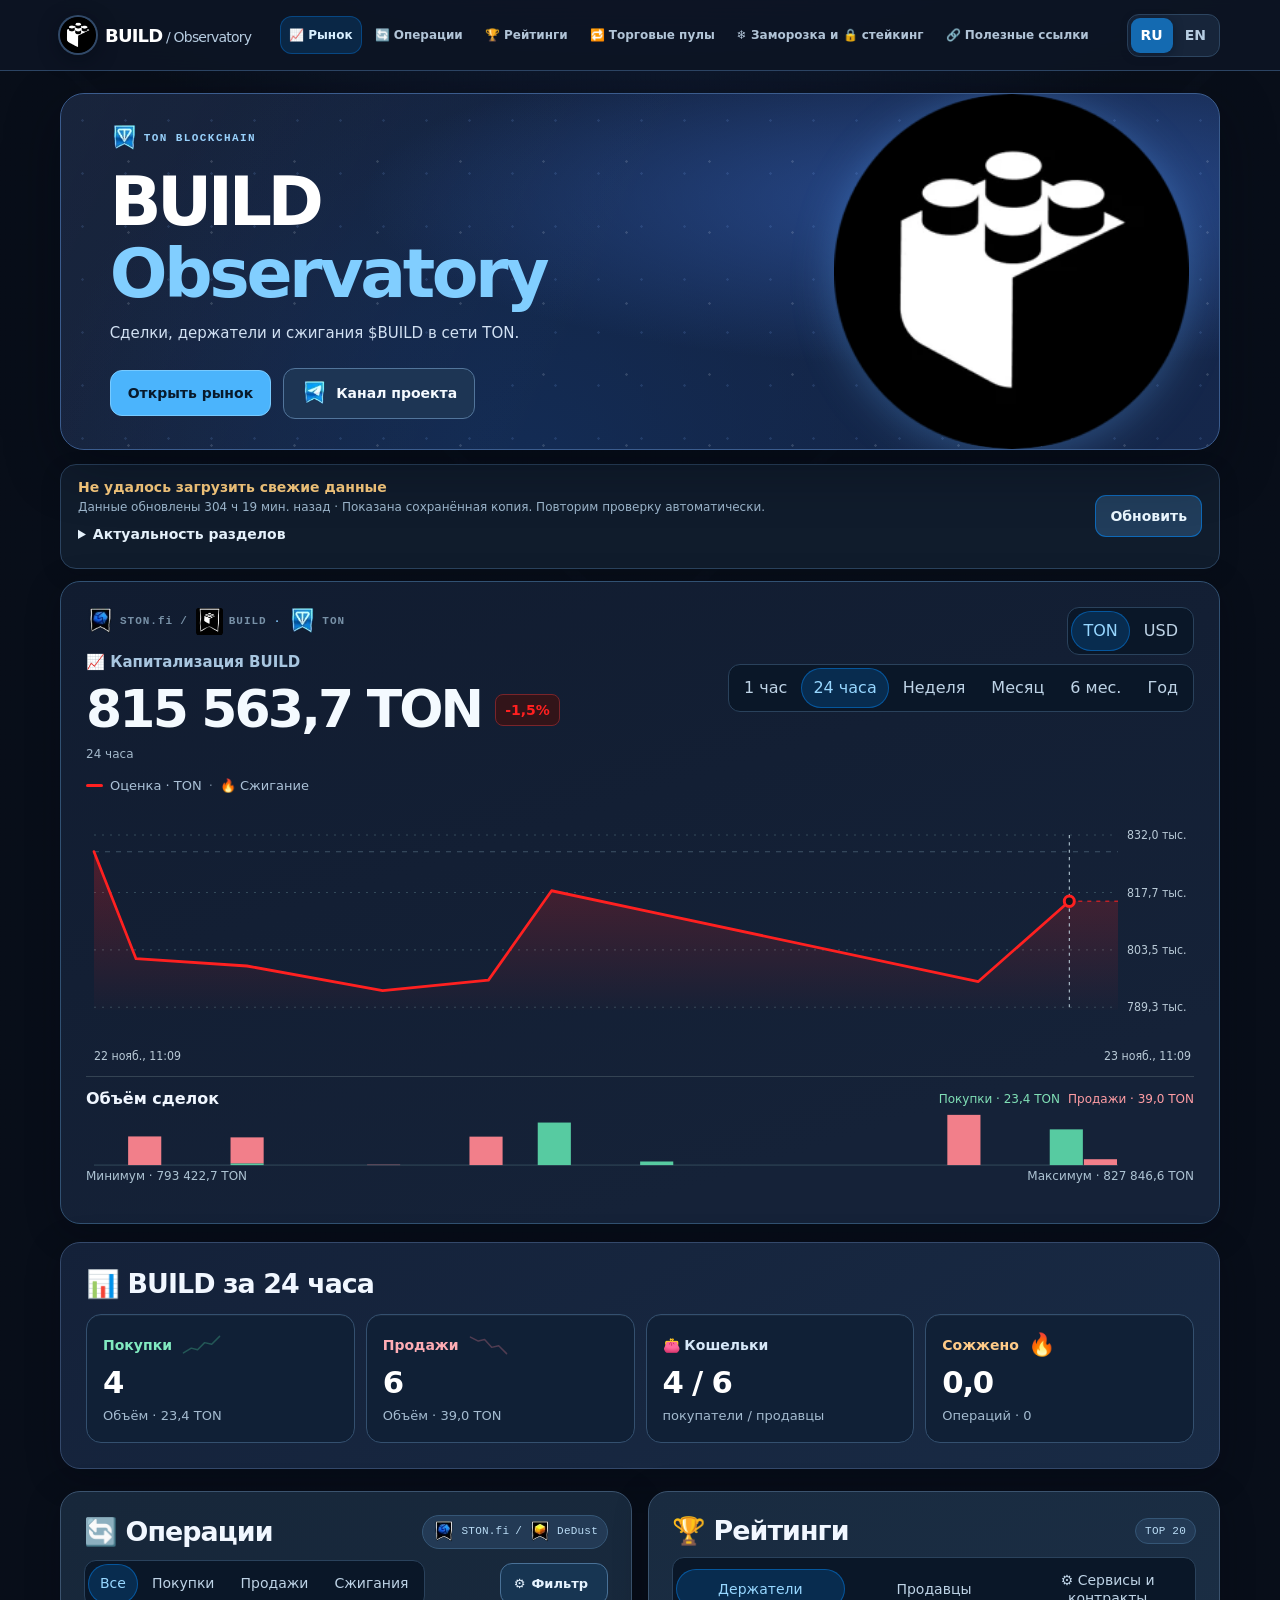
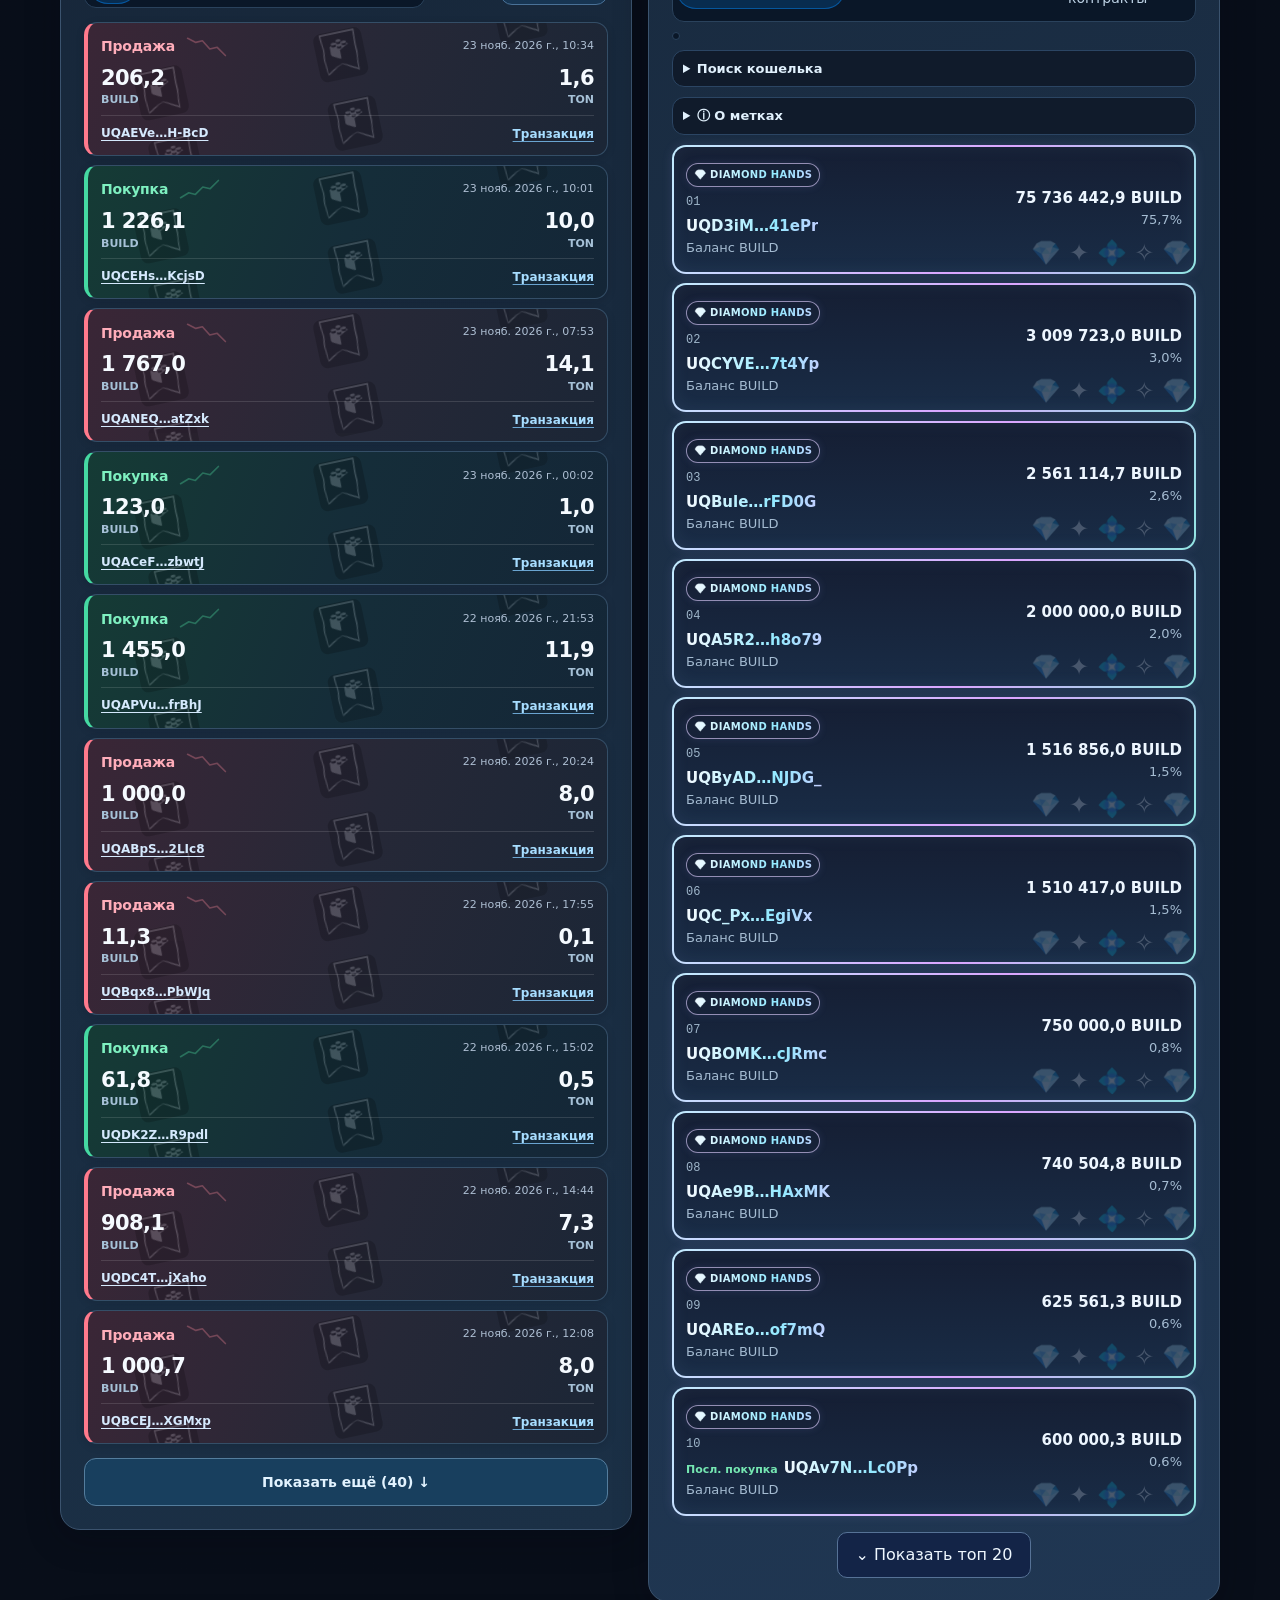
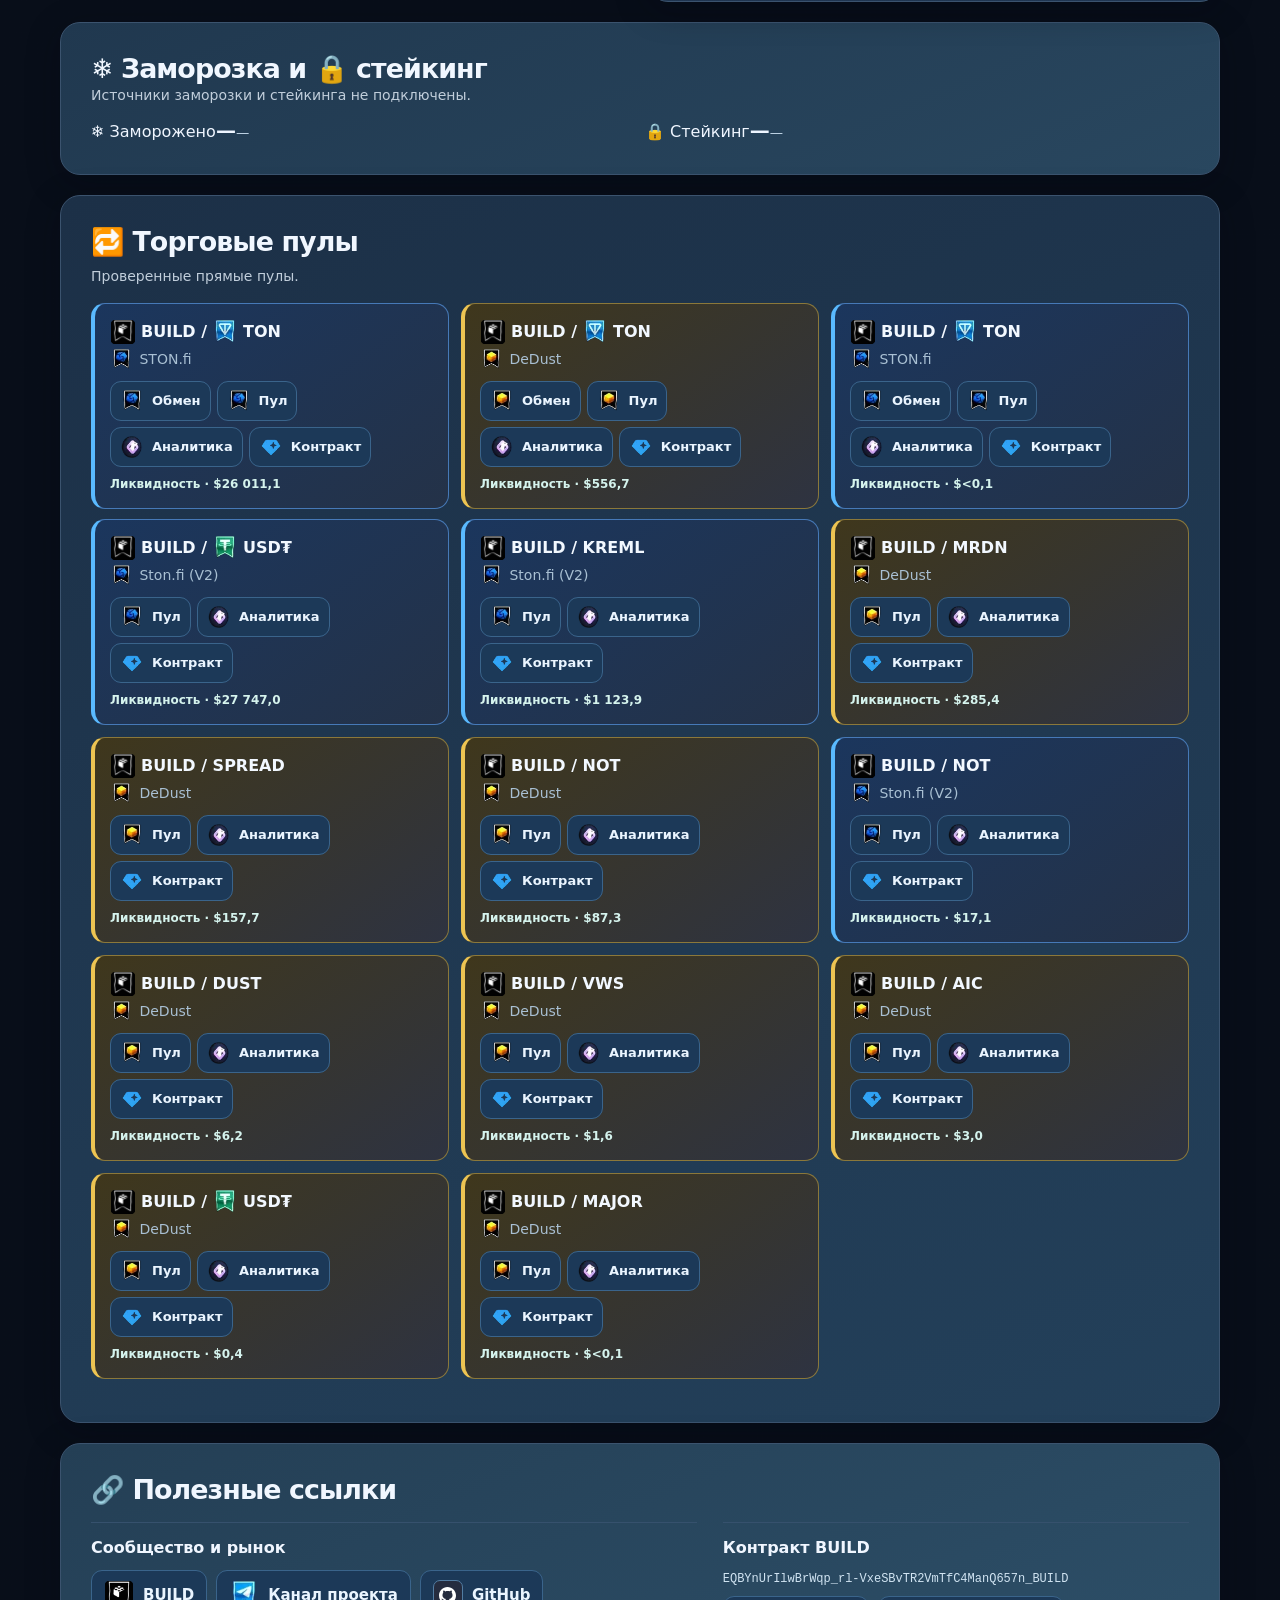
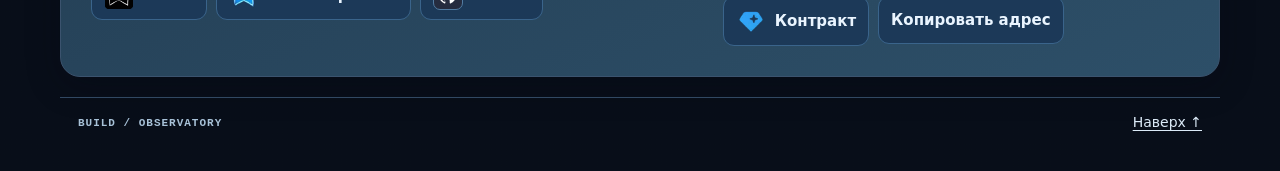
==== index.html @ 981d1110 "Create BUILD Observatory from independent template 1.3.0 with flag 037" ====
<!doctype html>
<html lang="ru"><head>
<meta charset="utf-8"><meta name="viewport" content="width=device-width,initial-scale=1">
<meta name="theme-color" content="#070d21"><meta name="description" content="BUILD Observatory — сделки STON.fi и DeDust, держатели и подтверждённые сжигания BUILD в сети TON.">
<title>BUILD Observatory</title><style>:root{color-scheme:light;--ink:#101721;--muted:#536372;--paper:#f8fafc;--line:#cbd5df;--blue:#30a1f5;--link:#075d9b;--night:#090b0e;--graphite:#10151c;--green:#1e6b51;--red:#df0000;--orange:#975019;font:16px/1.5 system-ui,-apple-system,BlinkMacSystemFont,"Segoe UI",sans-serif;color:var(--ink);background:var(--night)}
*{box-sizing:border-box}
[hidden]{display:none!important}
html{scroll-behavior:smooth;scroll-padding-top:82px}
body{margin:0;background:var(--night)}
.wrap{width:min(1220px,calc(100% - 64px));margin-inline:auto}
h1,h2,h3,p{margin:0}
a{color:var(--link);text-underline-offset:3px}
a:hover{text-decoration:underline}
button{font:inherit;color:inherit;cursor:pointer}
a:focus-visible,button:focus-visible,summary:focus-visible,#plot svg:focus-visible{outline:3px solid #5692db;outline-offset:2px}
header{position:sticky;top:0;z-index:5;background:#090b0ef5;border-bottom:1px solid #283541;color:#f5f8fc}
.nav,.brand,nav,.langs,.tabs,.smallTabs,.introLinks,.eyebrow,.sectionHeading,.chartCaption,footer,.graphTop{display:flex;align-items:center}
.nav{min-height:65px;gap:20px;justify-content:space-between}
.brand{gap:9px;color:#fff;text-decoration:none}
.brand svg{width:36px;height:36px}
.brand strong{font-size:19px;letter-spacing:-.055em}
.brand span{font-weight:500;color:#c3cbd5}
.brand:hover{text-decoration:none}
nav{gap:5px}
nav a,.langs button{font-size:14px;font-weight:650}
nav a{color:#b4c0ce;padding:9px 11px;text-decoration:none;border-radius:8px}
nav a.on,nav a:hover{color:white;background:#203347;text-decoration:none}
.langs,.tabs,.smallTabs{background:#e5edf4;border-radius:10px;padding:3px;gap:2px;width:fit-content;max-width:100%;flex-wrap:wrap}
.langs button,.tabs button,.smallTabs button{border:none;padding:7px 10px;background:transparent;color:#364c61;border-radius:7px;line-height:1.35}
.langs .on,.tabs .on,.smallTabs .on{background:#114c79;color:white}
.hero{margin:20px 0 16px;position:relative;isolation:isolate;overflow:hidden;display:flex;align-items:center;min-height:192px;border-radius:20px;border:1px solid #293746;background:radial-gradient(ellipse at 88% 70%,#153650 0%,transparent 53%),#0b0d10;color:#fff}
.herotext{position:relative;z-index:1;padding:27px clamp(20px,3vw,44px);max-width:66%}
.eyebrow,.tag,footer>span{font-family:ui-monospace,Consolas,monospace;font-size:11px;font-weight:650;letter-spacing:.09em}
.eyebrow{gap:8px}
.eyebrow i{width:7px;height:7px;background:#468ec6;border-radius:50%}
.hero .eyebrow{color:#b9c9d9}
.hero .eyebrow i{background:var(--blue)}
h1{font-size:clamp(38px,4.6vw,68px);letter-spacing:-.07em;line-height:1.05;margin:7px 0 8px}
h1 em{font-family:Georgia,"Times New Roman",serif;font-weight:normal;letter-spacing:-.055em;color:#a1d6ff}
.hero p{color:#c9d5e1;font-size:15px}
.heroArt{position:absolute;inset:0 0 0 auto;width:41%;display:grid;align-items:center;pointer-events:none}
.heroArt svg{width:100%;height:100%;max-height:250px}
.introLinks{margin-top:17px;gap:10px}
.introLinks a,.more{border:1px solid #9daebf;border-radius:8px;padding:7px 12px;text-decoration:none;font-weight:650;font-size:14px}
.introLinks a{color:#f0f6ff;border-color:#536779}
.introLinks a:first-child{color:#081624;background:var(--blue);border-color:var(--blue)}
.introLinks a:hover,.more:hover{box-shadow:inset 0 0 0 1px currentColor}
.panel{background:var(--paper);border:1px solid var(--line);border-radius:17px;padding:clamp(16px,2vw,25px);min-width:0}
.graphTop,.sectionHeading,footer{justify-content:space-between;gap:12px}
.graphTop{align-items:flex-start}
.graph .eyebrow{color:#b6c8d9}
.graph .eyebrow span{color:#7891a7}
.graph h2{font-weight:550;color:var(--muted);font-size:16px;margin-top:12px}
.price{font-size:clamp(27px,3.2vw,44px);line-height:1.12;letter-spacing:-.05em;font-variant-numeric:tabular-nums;font-weight:730}
.chartCaption{font-size:13px;color:var(--muted);gap:7px;margin-top:13px}
.lineKey{width:17px;height:3px;border-radius:3px;background:var(--blue)}
.sep{color:#6f8196}
#plot{margin:6px 0;min-height:183px}
#plot svg{width:100%;height:183px;display:block;touch-action:pan-y}
#plot text{font:11px system-ui,sans-serif;fill:#b6c6d6}
.marker{cursor:pointer}
.marker:focus{outline:2px solid var(--orange)}
#readout{font-size:14px;font-variant-numeric:tabular-nums;min-height:24px;color:var(--ink)}
.note,.description,.resources p{font-size:14px;color:var(--muted);overflow-wrap:anywhere}
.note{font-size:12px}
.description{margin:8px 0}
.summary{margin:18px 0 22px}
.summary h2,.panel h2:not(.graph h2){font-size:clamp(20px,2.1vw,27px);letter-spacing:-.045em;line-height:1.2}
.summary .sectionHeading{margin-bottom:9px}
.tag{color:#3e5061;background:#e2ebf4;border-radius:20px;padding:4px 9px;white-space:nowrap;font-weight:500;letter-spacing:.02em}
#stats{display:grid;grid-template-columns:repeat(4,minmax(0,1fr));gap:10px}
.stat{background:var(--paper);border:1px solid var(--line);border-radius:13px;padding:13px 15px;min-width:0}
.stat b,.stat small,.stat span{display:block}
.stat b{font-size:clamp(20px,2.1vw,31px);line-height:1.3;font-variant-numeric:tabular-nums;overflow-wrap:anywhere;letter-spacing:-.04em}
.stat small{font-size:13px;color:var(--muted)}
.stat span{font-size:14px;font-weight:670}
.buy{color:var(--green)}
.sell{color:var(--red)}
.burn{color:var(--orange)}
.columns{display:grid;grid-template-columns:1fr 1fr;gap:16px;align-items:start}
.columns .tabs{margin:10px 0}
.columns .tabs button,.smallTabs button{font-size:14px}
.smallTabs:not(:empty){margin-bottom:8px}
#feedNote,#rankNote{margin-bottom:8px}
.row{display:grid;grid-template-columns:minmax(0,1fr) auto;gap:10px;border-top:1px solid #dce3eb;padding:10px 0;align-items:center}
.row>div{min-width:0}
.row>div:last-child{text-align:right}
.row b,.row small{display:block;font-variant-numeric:tabular-nums}
.row small{color:var(--muted);font-size:13px}
.row a{overflow-wrap:anywhere}
.row b{font-size:15px;line-height:1.45}
.row .badge{display:inline-block;padding:1px 6px;font-size:12px;border-radius:5px;margin-right:6px}
.badge.buy{background:#e0f3e8}
.badge.sell{background:var(--red);color:white}
.badge.burn{background:#ffead4}
.position{color:var(--muted);font:12px ui-monospace,monospace;margin-right:8px}
.empty{padding:16px 0;color:var(--muted)}
.more{background:#eaf1f7;color:#144b72}
.more[hidden]{display:none}
#more{margin-top:8px;width:100%}
.resources{margin:20px 0}
.resourcesGrid{display:grid;grid-template-columns:1.15fr 1.2fr 1fr;gap:24px;margin-top:16px}
.resources h3{font-size:16px;margin-bottom:6px}
.resourceList{display:flex;gap:8px 13px;flex-wrap:wrap}
.resourceList,.contract{margin-top:8px;font-size:14px}
.contract{display:block;overflow-wrap:anywhere;font-family:ui-monospace,monospace;margin-bottom:10px}
.resourcesGrid article{min-width:0}
summary{cursor:pointer;font-weight:600}
footer{padding:16px 0 25px}
footer a{font-size:14px}
@media(max-width:800px){.wrap{width:calc(100% - 28px)}
.nav{display:grid;grid-template-columns:1fr auto;gap:0;padding-top:6px}
.langs{grid-column:2;grid-row:1}
.brand{grid-column:1;grid-row:1}
nav{grid-column:1/-1;justify-content:space-between;gap:0}
nav a{padding:7px 5px;font-size:13px}
html{scroll-padding-top:98px}
.columns{grid-template-columns:1fr}
.heroArt{width:35%;opacity:.82}
.herotext{max-width:73%;padding:19px}
.hero{min-height:180px}
.graphTop{flex-wrap:wrap}
.resourcesGrid{grid-template-columns:1fr 1fr}

#stats{grid-template-columns:repeat(2,minmax(0,1fr))}}
@media(max-width:500px){.wrap{width:calc(100% - 20px)}
.hero{margin-top:10px}
.herotext{max-width:100%;padding:16px}
.heroArt{width:35%;inset:auto 0 0 auto;height:78px}
.hero p{max-width:96%;font-size:14px}
.introLinks{max-width:76%;gap:6px;flex-wrap:wrap}
.introLinks a{font-size:13px;padding:6px 8px}
.graphTop{gap:10px}
.tabs button{padding:6px 8px}
.stat{padding:10px}
.stat small{font-size:12px}
.row{gap:3px}
.row b{font-size:14px}
.row small{font-size:12px}
.resourcesGrid{grid-template-columns:1fr;gap:15px}
.resourcesGrid article+article{border-top:1px solid var(--line);padding-top:12px}}
@media(prefers-reduced-motion:reduce){html{scroll-behavior:auto}}

.walletLegend{font-size:13px;color:var(--muted);margin:4px 0}
.walletIdentity{display:inline-flex;align-items:baseline;flex-wrap:wrap;gap:2px 6px;max-width:100%;vertical-align:baseline}
.row .walletAddress{font-weight:700;text-decoration:underline;text-decoration-thickness:1px;text-underline-offset:3px}
.row .walletAddress.buy,.walletRole.buy{color:#126042}
.row .walletAddress.sell,.walletRole.sell{color:#df0000}
.row .walletAddress.burn,.walletRole.burn{color:#874305}
.row .walletAddress.neutral{color:#51615c}
.walletRole{font-size:11px;font-weight:600}
:is(.row,.walletResult) .domainBadge{font:600 11px/1.4 system-ui,sans-serif;letter-spacing:0;padding:2px 6px;border-radius:5px;overflow-wrap:anywhere;max-width:100%;display:inline-block}
.domainBadge.digits{color:#482e00;background:linear-gradient(110deg,#ffcc00 12%,#ffe173 34%,#fff9c0 46%,#ffd700 57%,#efb000 84%);background-size:220% 100%;border:1px solid #a37b00;animation:projectGold 4s ease-in-out infinite alternate}
details.domainDetails{display:inline-block;border:0;padding:0;font-size:12px;font-weight:500;width:100%}
details.domainDetails summary{color:var(--muted);font-size:11px}
#rank .position{vertical-align:top}
.onlyBadges{display:flex;align-items:center;gap:7px;font-size:13px;font-weight:600;margin:4px 0 7px;cursor:pointer}
.onlyBadges input{width:16px;height:16px;accent-color:var(--link)}


@keyframes projectGold{from{background-position:0% 50%}
to{background-position:100% 50%}}
@media(prefers-reduced-motion:reduce){.domainBadge.digits{animation:none}}
footer>span{color:#f5f8ff}
footer a{color:#dcebf8}
.price{overflow-wrap:break-word}

/* Make the chart and header dark; financial rows retain their semantic colours. */
.langs,.graph .tabs{background:#202a35}
.langs button,.graph .tabs button{color:#c3cfdb}
.langs .on,.graph .tabs .on{background:var(--blue);color:#071421}
.graph{--ink:#f5f8fc;--muted:#b2c0cd;color:var(--ink);background:var(--graphite);border-color:#283747}
.graph #readout a{color:#86caff}
.graph #plot svg{height:205px}
.brand:hover,.introLinks a:hover{color:#fff}
.introLinks a:first-child:hover{color:#081624}

.wrap{width:min(1180px,calc(100% - 88px))}
.hero{background:linear-gradient(165deg,#080a0d 22%,#10151c 100%)}
.graph,.summary{background:linear-gradient(180deg,#10151c,#152332);border:1px solid #374b5b}
.summary{background:linear-gradient(180deg,#152332,#172b3c);padding:clamp(16px,2vw,25px);border-radius:17px;color:#f4f8ff}
.summary .sectionHeading{margin-bottom:14px}
.stat{background:linear-gradient(145deg,#131d28,#1e3041);border:1px solid #3d5363}
.stat small{color:#b9c8d5}
.stat span.buy,.stat span.sell,.stat span.burn{display:inline-block;border-radius:5px;background:linear-gradient(120deg,#d8e5eb,#c1d4df);padding:1px 6px}
.columns .panel,.resources{--ink:#f3f7fc;--muted:#c1cedb;--link:#a6daff;--line:#435a6a;color:var(--ink);border-color:#3b5264}
.columns .panel{background:linear-gradient(180deg,#172b3c,#1a3b51)}
.columns .tabs,.columns .smallTabs{background:#0e1c29}
.columns .tabs button,.columns .smallTabs button{color:#cbd9e7}
.columns .tabs .on,.columns .smallTabs .on{background:#265a7d;color:#fff}
.row{border-color:#435666}
.position{color:#c1cedb}
.tag{background:#233f54;color:#d1e6f6}
.row .walletIdentity{background:linear-gradient(125deg,#d8e5eb,#c1d4df);border-radius:7px;padding:3px 6px}
.domainDetails summary{color:#354d62!important}
.domainDetails span{color:#223847}
#more,.resourceList>a,.resourceList>button{color:#f3f8ff;background:#15496b;border:1px solid #6289a3}
.resources{background:linear-gradient(180deg,#1a3b51,#20475e);padding:clamp(18px,2.5vw,30px)}
.resourcesGrid{grid-template-columns:1.3fr 1fr;gap:clamp(14px,2vw,26px)}
.resourcesGrid article{border-top:1px solid #7190a3;padding-top:13px}
.resources h3{margin-bottom:10px}
.resourceList{display:grid;grid-template-columns:1fr;gap:7px}
.resourceList>a,.resourceList>button{display:flex;align-items:center;justify-content:space-between;gap:6px;min-height:42px;padding:8px 12px;border-radius:7px;text-align:left;font:650 14px/1.35 system-ui,sans-serif;text-decoration:none;cursor:pointer}
.resourceList>a:hover,.resourceList>button:hover,#more:hover{background:#1b5c82;border-color:#aedfff}
.resources .contract{color:#d1e4f2;margin:6px 0;word-break:break-all}
footer{background:#090c10;border-top:1px solid #405362;padding:14px 18px;margin-bottom:14px;border-radius:8px}
@media(min-width:1000px){.resourcesGrid article:first-child .resourceList{grid-template-columns:repeat(2,minmax(0,1fr))}}
@media(max-width:800px){.wrap{width:calc(100% - 34px)}.resourcesGrid{grid-template-columns:1fr 1fr}}
@media(max-width:500px){.wrap{width:calc(100% - 22px)}.resourcesGrid{grid-template-columns:1fr}.resourcesGrid article+article{border-color:#7190a3}}

/* Draw external-link arrows without relying on a font glyph. */
.resourceList>a::after,.introLinks a[href^="https:"]::after,.row a:not(.walletAddress)::after{content:"";display:inline-block;width:8px;height:8px;flex-shrink:0;margin-left:6px;border-top:1.5px solid currentColor;border-right:1.5px solid currentColor;background:linear-gradient(135deg,transparent 43%,currentColor 46%,currentColor 54%,transparent 57%);vertical-align:1px}

.syncBar{display:flex;align-items:center;justify-content:space-between;gap:14px;margin:0 0 12px;padding:12px 18px;background:#101b27;border:1px solid #374b5b;border-radius:12px;color:#e5f1fb}
.syncBar>div{min-width:0}.syncBar p{font-size:14px;font-weight:650}.syncBar small{display:block;color:#b9c8d5;font-size:12px;overflow-wrap:anywhere}.syncBar .syncWarning{color:#ffcf80}
#refreshData{flex-shrink:0;min-height:42px;padding:8px 14px;border:1px solid #6289a3;border-radius:7px;background:#15496b;color:#f3f8ff;font-weight:650;font-size:14px}#refreshData:hover{background:#1b5c82}#refreshData:disabled{opacity:.65;cursor:wait}
@media(max-width:400px){.syncBar{align-items:flex-start;flex-wrap:wrap;padding:12px 14px}.syncBar>div{flex:1 1 175px}}

/* Market cap: native-currency valuation, with an explicit estimation note. */
.graph .price{font-size:clamp(32px,4.2vw,52px);letter-spacing:-.055em;line-height:1.15}
.graph h2{font-size:15px;margin-top:12px;margin-bottom:7px}
.capHeadline{display:flex;align-items:center;gap:14px;flex-wrap:wrap}
.capChange{font:700 14px/1.3 system-ui,sans-serif;padding:6px 9px;border-radius:8px;font-variant-numeric:tabular-nums;white-space:nowrap}
.capChange:empty{display:none}.capPositive{color:#54edb6;background:#133c32;border:1px solid #24634e}.capNegative{color:#ff2020;background:#321419;border:1px solid #7a242a}
#capPeriod{margin-top:5px;color:#a4b9cb}.graph #plot{min-height:250px;margin:18px 0 8px}.graph #plot svg{height:250px}
.graph #plot text{font:11px system-ui,sans-serif;fill:#b8c9d6}
.capRange{display:flex;justify-content:space-between;gap:8px;flex-wrap:wrap;color:#adc3d3;font-size:12px;font-variant-numeric:tabular-nums;margin:0 0 13px}
.graph #readout{background:#0b1723;border:1px solid #2b4354;padding:10px 12px;border-radius:9px;min-height:43px;font-size:13px;margin-bottom:9px}
.capMethod{font-size:11px;line-height:1.5;color:#9db3c4;border-top:1px solid #2b4354;padding-top:10px;margin-top:10px;max-width:850px}
.graph .chartCaption .lineKey{background:var(--chart-colour,#38dda0)}
@media(max-width:500px){.graph .price{font-size:34px}.capHeadline{gap:8px}.graph .graphTop{gap:15px}.graph .tabs{width:100%;justify-content:space-between}.graph .tabs button{padding:8px 6px;font-size:12px}.graph #plot svg{height:240px}.graph #plot{min-height:240px}.graph #readout{font-size:12px}.capMethod{font-size:11px}}
@media(max-width:360px){.graph .tabs{display:grid;grid-template-columns:repeat(3,minmax(0,1fr));gap:3px}.graph .tabs button{width:100%}}

:root{--blue:#75ccff;--project-art:url("[data-uri]");--night:#070d21}
body{background:radial-gradient(ellipse at 78% 0%,#24347b 0%,#111c49 28%,transparent 55%),#070d21}
header{background:#0a1129f5;border-color:#324576}
.brandMark{width:36px;height:36px;border-radius:50%;background:var(--project-art) center/cover}
.hero{min-height:268px;border-color:#435b9c;background:radial-gradient(ellipse at 78% 50%,#2b4696 0%,#182860 34%,transparent 68%),linear-gradient(112deg,#0d1639,#111c49)}
.hero::before{content:"";position:absolute;inset:0;background-image:radial-gradient(circle,#7eaeff 1px,transparent 1.5px),radial-gradient(circle,#eff7ff 1px,transparent 1.5px);background-size:43px 53px,83px 71px;background-position:0 0,26px 32px;opacity:.24;pointer-events:none}
.heroArt{width:40%;height:100%;background:var(--project-art) center / auto 88% no-repeat;filter:drop-shadow(0 0 20px #60b5ff60);border-radius:50%}
.hero h1 em{color:#89ceff}
.graph{background:linear-gradient(180deg,#101936,#151f43);border-color:#394b80}
.summary{background:linear-gradient(180deg,#182649,#202d55);border-color:#435480}
.columns .panel{background:linear-gradient(180deg,#192847,#1e3659)}
.resources{background:linear-gradient(180deg,#192b4b,#1b345a)}
.graphControls{display:grid;gap:10px;justify-items:end;min-width:0}
.row.trade-buy{border-left:3px solid #4cce9f;padding-left:8px;background:#14564832}
.row.trade-sell{border-left:3px solid #fb6b76;padding-left:8px;background:#7c223532}
.row.trade-burn{border-left:3px solid #e7ae57;padding-left:8px}
@media(max-width:800px){.graphControls{justify-items:start}}
@media(max-width:590px){
 .hero{min-height:210px}.heroArt{width:32%;height:auto;inset:12px 12px auto auto;aspect-ratio:1;opacity:1;background-size:contain}
 .herotext{max-width:76%}.hero h1{font-size:clamp(32px,7.5vw,47px)}.hero h1 em{display:block}
 .hero p{max-width:100%}.introLinks{max-width:100%}.graphControls{width:100%}.graph #currency{display:flex;width:auto}
}

#activity,#wallets,#pools{background:#141b27;border-color:#303a4a}
#activity .row,#wallets .row{background:transparent;border-color:#303a4a;border-left:0;padding-left:0}
#activity .row .walletIdentity,#wallets .row .walletIdentity{background:none;padding:0;column-gap:6px;row-gap:4px}
.columns .walletIdentity .walletAddress{background:none;padding:0}
.columns .row .walletAddress{color:#d6e2f0}
.columns .walletRole.buy,.columns .badge.buy{color:#85e6bc;background:none}
.columns .walletRole.sell,.columns .badge.sell{color:#ff9a9f;background:none}
.columns .walletRole.burn,.columns .badge.burn{color:#f1bd7d;background:none}
.columns .domainDetails summary,.columns .domainDetails span{color:#becbd9!important}
.columns :is(.row,.walletResult) .projectBadges{display:flex;flex-wrap:wrap;gap:5px;width:100%;align-items:center}
.columns :is(.row,.walletResult) .projectBadge{--badge-edge:#53627b;display:inline-flex;align-items:center;gap:4px;padding:2px 6px;border:1px solid var(--badge-edge);border-radius:6px;background:#202939;text-decoration:none;color:#eaf1fb;font:650 11px/1.35 system-ui,sans-serif;min-height:26px;max-width:100%}
.columns :is(.row,.walletResult) .projectBadge:hover{text-decoration:underline}
.columns :is(.row,.walletResult) .projectBadge::after{display:none}
.projectBadge img{display:block;width:18px;height:18px;object-fit:contain;border-radius:3px}
.columns :is(.row,.walletResult) .projectBadge.staking{padding-inline:4px;--badge-edge:#6c93cb}
.columns :is(.row,.walletResult) .projectBadge.vnuk{--badge-edge:#8f606f;color:#ffc8d4}
.columns :is(.row,.walletResult) .projectBadge.author{border-color:transparent;background:linear-gradient(#202939,#202939) padding-box,linear-gradient(105deg,#508eff,#dce5ee,#508eff) border-box;background-size:100% 100%,200% 100%;animation:projectBadgeGlow 5s ease-in-out infinite alternate}
.columns :is(.row,.walletResult) .projectBadge.joystick{--badge-edge:#9164ac}
.columns :is(.row,.walletResult) .projectBadge.phoenix{--badge-edge:#a86a36}
.projectBadge.joystick span,.projectBadge.phoenix span{background:linear-gradient(90deg,var(--badge-color),#ffe182,var(--badge-color));background-size:210% 100%;background-clip:text;color:transparent;animation:projectBadgeGlow 5s ease-in-out infinite alternate}
.projectBadge.joystick{--badge-color:#e3a6ff}
.projectBadge.phoenix{--badge-color:#ff9862}
@keyframes projectBadgeGlow{to{background-position:100% 0}}
@media(prefers-reduced-motion:reduce){.columns :is(.row,.walletResult) .projectBadge.author,.projectBadge.joystick span,.projectBadge.phoenix span{animation:none}}
#pools [lang="en"],html[lang="en"] #pools [lang="ru"]{display:none}
html[lang="en"] #pools [lang="en"]{display:inline}
#pools .poolIntro{margin:8px 0 16px}
#pools .poolGrid{display:grid;grid-template-columns:repeat(3,minmax(0,1fr));gap:10px}
#pools .poolCard{min-width:0;background:#1c2636;border:1px solid #39475b;border-radius:10px;padding:12px}
#pools .poolCard h3{margin:0 0 3px}
#pools .poolCard p{margin:0}
#pools .poolActions{display:flex;flex-wrap:wrap;gap:6px;margin-top:10px}
#pools .poolActions a{display:inline-flex;align-items:center;min-height:38px;padding:5px 9px;color:#edf5ff;background:#22344c;border:1px solid #586d88;border-radius:7px;font-size:13px;font-weight:650;text-decoration:none}
#pools .poolActions a:hover{background:#304963;text-decoration:underline}
#pools .poolRoute,#pools .poolTiny{margin-top:16px;padding-top:13px;border-top:1px solid #39475b}
#pools #discoveredPools{margin-top:10px}
#pools .poolCard .poolLiquidity{margin-top:8px;font-size:12px;overflow-wrap:anywhere}
#pools .poolCard h3{overflow-wrap:anywhere}
#pools .poolRoute h3{margin:0 0 4px}
#pools .poolRoute .poolCard{margin-top:9px;max-width:440px}
#pools .poolTiny .poolGrid{margin-top:10px}
#pools .poolSources{margin-top:13px;font-size:12px}
@media(max-width:800px){#pools .poolGrid{grid-template-columns:repeat(2,minmax(0,1fr))}}
@media(max-width:500px){#pools .poolGrid{grid-template-columns:minmax(0,1fr)}}

.columns :is(.row,.walletResult) .projectBadge.og{border-color:#a887c2;background:#222033}
.columns :is(.row,.walletResult) .projectBadge.fragmentNumber{--badge-edge:#cc7cdb;background:#78348b;color:#fff;font-weight:800;white-space:nowrap}
.projectBadge.og span{background:linear-gradient(90deg,#cbff69,#f3a5ff,#cbff69);background-size:210% 100%;background-clip:text;color:transparent;animation:projectBadgeGlow 4s ease-in-out infinite alternate;font-weight:800}
.columns :is(.row,.walletResult) .projectBadge.burner{border-color:#966237;padding-inline:4px}
.columns :is(.row,.walletResult) .projectBadge.blueNft{border-color:#3881a9;padding-inline:4px}
.operationRow .opMobile,.operationRow .opToggle{display:none}
#feed .operationRow .opDesktop a{display:inline-block}
@media(prefers-reduced-motion:reduce){.projectBadge.og span{animation:none}}
@media(max-width:640px){
 #feed .operationRow{grid-template-columns:minmax(0,1fr) minmax(0,auto) 28px;align-items:start;column-gap:4px;padding:8px 0}
 #feed .operationRow .opDesktop{display:none}
 #feed .operationRow>div:nth-child(2){align-self:start}
 #feed .operationRow .opMobile:not([hidden]){display:block;grid-column:1/-1;text-align:left;padding:2px 0 4px}
 #feed .operationRow .opToggle{display:grid;place-items:center;width:28px;min-height:32px;padding:0;background:none;border:0;color:#b8d3ec;cursor:pointer}
 .opToggle span{width:7px;height:7px;border-right:2px solid;border-bottom:2px solid;transform:rotate(45deg)}
 .opToggle[aria-expanded="true"] span{transform:rotate(225deg)}
}

body{background:linear-gradient(#070b16bb,#070b16cf),url("[data-uri]") center top/cover fixed,#070b16}
.supplyGrid{display:grid;grid-template-columns:repeat(2,minmax(0,1fr));gap:10px;margin-top:12px}
.supplyGrid a{display:grid;gap:4px;padding:12px;border:1px solid #39475b;border-radius:10px;background:#1c2636;text-decoration:none;min-width:0}
.supplyGrid a:hover{border-color:#7db5e6}
.supplyGrid strong{font-size:clamp(1rem,3vw,1.35rem);color:#eef5ff;overflow-wrap:anywhere}
.supplyGrid small{color:#afbfce}
@media(max-width:440px){.supplyGrid{grid-template-columns:1fr}body{background-attachment:scroll;background-size:auto,auto 1100px}}

.volumeBlock{margin-top:12px;border-top:1px solid #344353;padding-top:10px}
.volumeHeading,.volumeKeys,.tradeSize,.walletSearchForm{display:flex;align-items:center;gap:8px;flex-wrap:wrap}
.volumeHeading{justify-content:space-between}
.volumeKeys,.tradeSize{font-size:12px}
.volumeKeys span:first-child,.rankMove.gained{color:#80e0b6}
.volumeKeys span:last-child,.rankMove.lost{color:#ff9da4}
#tradeVolume svg{display:block;width:100%;height:56px}
.tradeSize{margin:8px 0;color:#bdcbd8}
.tradeSize label{display:inline-flex;align-items:center;gap:6px}
.tradeSize input[type=number],.walletSearchForm input{min-width:0;border:1px solid #53637a;border-radius:7px;background:#161f2b;color:#eaf1fb;padding:6px 8px;font:inherit}
.tradeSize input[type=number]{width:6em}
#rank .position,.walletResult .position{display:inline-flex;align-items:baseline;gap:4px}
.rankMove{font-size:10px;white-space:nowrap}
.walletSearch,.badgeLegend{margin:10px 0;border:1px solid #39475b;border-radius:8px;padding:8px 10px}
.walletSearch summary,.badgeLegend summary{cursor:pointer;color:#d6e2f0;font-size:13px;font-weight:650}
.walletSearchForm{margin-top:9px}
.walletSearchForm input{flex:1 1 145px}
.walletSearchForm button{padding:6px 9px;border:1px solid #52637b;border-radius:7px;background:#243249;color:#eaf1fb;cursor:pointer}
.walletResult{margin-top:9px;overflow-wrap:anywhere}
.walletResult h3,.walletResult h4,.walletResult p{margin:6px 0}
.walletResult ul,.badgeLegend dl{padding-left:0;margin:8px 0 0;font-size:12px}
.walletResult li{margin-left:15px;padding-top:3px}
.badgeLegend dl{display:grid;grid-template-columns:auto 1fr;gap:5px 8px}
.badgeLegend dd{margin:0;color:#bdcbd8}
.columns .projectBadge.arni,.columns .projectBadge.napiwas{border-color:#927fa2}
.columns .projectBadge.arni span,.columns .projectBadge.napiwas .badgeLabel{
 background:linear-gradient(90deg,#70e1dd,#c4b4ff,#ffab94,#ffe39a,#70e1dd);
 background-size:225% 100%;background-clip:text;color:transparent;
 animation:projectBadgeGlow 4.3s ease-in-out infinite alternate
}
.projectBadge .beerIcon{position:relative;display:inline-block;flex:0 0 18px;width:18px;height:18px}
.beerIcon::before,.beerIcon::after{content:"";position:absolute}
.beerIcon::before{left:2px;top:2px;width:10px;height:15px;border:1px solid #ffde99;border-radius:3px 3px 4px 4px;background:linear-gradient(#fff4dc 0 28%,#ffce56 29%,#e4932c 83%,#b36121)}
.beerIcon::after{left:12px;top:6px;width:5px;height:8px;border:2px solid #ffde99;border-left:0;border-radius:0 4px 4px 0}
@media(prefers-reduced-motion:reduce){.columns .projectBadge.arni span,.columns .projectBadge.napiwas .badgeLabel{animation:none}}

.projectBadges .domainDetails{width:auto;max-width:100%;overflow-wrap:anywhere}

/* BUILD / Telegram-inspired Observatory — design layer v1.
   No remote fonts, frameworks, images or runtime dependencies.
   Loaded AFTER the existing stylesheet. Keeps data/JS functionality intact. */
:root{
  color-scheme:dark;
  --tg-bg:#090e18;--tg-surface:#121b2a;--tg-surface2:#192639;
  --tg-elevated:#20344b;--tg-line:#2a405a;--tg-blue:#55b9ff;
  --tg-blue-strong:#258fea;--tg-text:#f0f6ff;--tg-muted:#a6bdd2;
  --tg-green:#51dcaa;--tg-red:#ff8696;--tg-gold:#f3c66f;
  --night:var(--tg-bg);--paper:var(--tg-surface);--ink:var(--tg-text);
  --muted:var(--tg-muted);--line:var(--tg-line);--blue:var(--tg-blue);
  --link:#91d8ff;--green:var(--tg-green);--red:var(--tg-red);
  font-family:system-ui,-apple-system,BlinkMacSystemFont,"Segoe UI",sans-serif;
  font-optical-sizing:auto;
}
html{scroll-padding-top:100px}
body{
  color:var(--tg-text);
  background:radial-gradient(ellipse 80% 420px at 50% -150px,#1b315e 0%,transparent 72%),
    linear-gradient(#080e19e8,#080e19f1),url("[data-uri]") center top/cover fixed,#090e18;
}
.wrap{width:min(1160px,calc(100% - 40px))}
a{color:var(--link)}
button,input{font-family:inherit}
a,button,summary{-webkit-tap-highlight-color:transparent}
button:not(:disabled),a,summary{transition:background-color .18s ease,border-color .18s ease,color .18s ease,transform .18s ease}
button:active:not(:disabled),.introLinks a:active,.resourceList>a:active,#pools .poolActions a:active{transform:scale(.98)}
a:focus-visible,button:focus-visible,summary:focus-visible,input:focus-visible{outline:2px solid var(--tg-blue);outline-offset:3px}
header{background:#0d1524f0;border-bottom:1px solid #2c4463;backdrop-filter:blur(22px);-webkit-backdrop-filter:blur(22px)}
.nav{min-height:70px;gap:18px}
.brandMark{box-shadow:0 0 0 2px #314968,0 5px 20px #050a14a8}
.brand strong{font-size:18px;letter-spacing:-.045em}
.brand span{color:#b6cce0;font-size:14px}
nav{gap:5px}
nav a{padding:10px 13px;color:#b1c4d7;border-radius:12px;font-weight:600}
nav a.on,nav a:hover{background:#1e3958;color:#f4faff}
.langs{background:#17253a;padding:3px;border:1px solid #2d4560;border-radius:12px}
.langs button{border-radius:9px;min-width:39px;min-height:35px;color:#b6cde2}
.langs button.on{background:#288fd9;color:#fff;box-shadow:0 2px 10px #0613268c}
main.wrap{padding-bottom:10px}
.hero{margin:22px 0 14px;min-height:275px;border:1px solid #3b5c8d;border-radius:24px;
  background:radial-gradient(ellipse at 81% 30%,#294c91 0%,transparent 48%),
  radial-gradient(circle at 40% 110%,#132c55,transparent 60%),
  linear-gradient(125deg,#111d35,#15274b);
  box-shadow:0 18px 54px #02071164;isolation:isolate}
.hero::before{opacity:.14}
.hero::after{content:"";position:absolute;inset:0;pointer-events:none;
  background:linear-gradient(115deg,#ffffff08,transparent 50%);border-radius:inherit}
.herotext{padding:clamp(23px,3.5vw,45px);max-width:68%}
.hero .eyebrow{color:#98d1fc;letter-spacing:.13em}
.hero .eyebrow i{box-shadow:0 0 0 5px #269de421}
.hero h1{margin:13px 0 12px;font-size:clamp(39px,5.5vw,68px);line-height:1.03;letter-spacing:-.065em}
.hero h1 em{font-style:normal;font-weight:550;font-family:inherit;letter-spacing:-.05em;color:#81ceff}
.hero p{color:#d2e1f3;font-size:15px;max-width:510px;line-height:1.65}
.heroArt{background-size:auto 83%;filter:drop-shadow(0 6px 28px #67acff40)}
.introLinks{gap:10px;margin-top:21px}
.introLinks a{display:inline-flex;align-items:center;justify-content:center;
  min-height:42px;padding:9px 17px;border-radius:12px;font-size:14px;
  background:#1d3554;border:1px solid #52759b;color:#f5faff}
.introLinks a:first-child{background:#4bb4fc;color:#081a2c;border-color:#77caff}
.introLinks a:hover{background:#2c5277;text-decoration:none;transform:translateY(-2px)}
.introLinks a:first-child:hover{background:#83d0ff;color:#071b2c}
.syncBar{background:#101c2c;border-color:#2b435f;border-radius:16px;
  padding:12px 17px;box-shadow:0 6px 20px #050b152b}
.syncBar p{color:#e3f5ff}
.syncBar small{color:#9eb8ce}
#refreshData{border-radius:11px;background:#213d5b;border-color:#476d92;color:#eaf7ff}
#refreshData:hover{background:#2f5a81}
.panel,.graph,.summary,.columns .panel,.resources,#pools,#activity,#wallets{
  border:1px solid var(--tg-line);border-radius:20px;
  background:linear-gradient(155deg,#151f30 0%,#111927 100%);
  box-shadow:0 8px 34px #03091145;color:var(--tg-text)}
.graph{background:linear-gradient(160deg,#172640 0%,#101a2d 76%);border-color:#315172}
.graph .eyebrow{color:#86caff}
.graph h2{color:#a8c6e0;margin-top:15px}
.graph .price{color:#f4faff;letter-spacing:-.055em}
.graph .chartCaption{color:#abc1d7}
.graph #readout{border-color:#314964;background:#0e192a}
.graph .capMethod{border-color:#2b4056;color:#98aec2}
.graph #plot{border-radius:15px;overflow:hidden}
.graphControls{gap:9px}
.graph .tabs,.columns .tabs,.columns .smallTabs{background:#0a1728;border:1px solid #2a425c;border-radius:12px;padding:3px}
.graph .tabs button,.columns .tabs button,.columns .smallTabs button{border-radius:9px;min-height:34px;padding:7px 12px;color:#bed3e6}
.graph .tabs .on,.columns .tabs .on,.columns .smallTabs .on{background:#26659c;color:#fff;box-shadow:0 2px 8px #050d1780}
.summary{margin-top:18px;background:linear-gradient(150deg,#182b44,#142037);border-color:#2a496b}
.summary h2,.panel h2:not(.graph h2){color:#f1f7ff;font-weight:730;letter-spacing:-.035em}
#stats{gap:11px}
.stat{padding:16px;border-radius:15px;background:#102036;border:1px solid #34506f;box-shadow:inset 0 1px #ffffff0a}
.stat b{color:#fff;font-size:clamp(21px,2.4vw,32px);line-height:1.22;margin:5px 0}
.stat small{color:#a4bbd0}
.stat span{font-weight:680}
.stat span.buy,.stat span.sell,.stat span.burn{background:none;padding:0}
.columns{gap:16px}
.columns .panel{min-width:0}
.sectionHeading{flex-wrap:wrap}
.tag{background:#233a55;color:#badcf5;border:1px solid #355676}
.row{border-top-color:#263950;padding:12px 3px}
.row:hover{background:#ffffff07}
.row.trade-buy,.row.trade-sell,.row.trade-burn{border-left:3px solid transparent;border-radius:8px;padding-left:10px}
#activity .row.trade-buy{border-left:3px solid #52d5a2;background:#16362c42}
#activity .row.trade-sell{border-left:3px solid #ff8191;background:#40232a50}
#activity .row.trade-burn{border-left:3px solid #f5c16b;background:#3a2c1b48}
.row b{color:#edf6ff}
.row small{color:#a5bcd2}
.columns .row .walletAddress{color:#d5e9fd}
.columns .walletRole.buy,.columns .badge.buy{color:#75e7b2}
.columns .walletRole.sell,.columns .badge.sell{color:#ff9bac}
.columns .walletRole.burn,.columns .badge.burn{color:#f5c377}
.position{color:#9fb6ca}
.columns :is(.row,.walletResult) .projectBadge{border-radius:8px;background-color:#1d2b3e;min-height:28px}
.columns :is(.row,.walletResult) .projectBadge.fragmentNumber{background:#813c99;color:#fff;border-color:#dd8bfa}
.domainBadge.digits{border-radius:7px}
#more,.resourceList>a,.resourceList>button,#pools .poolActions a{
  background:#1c3958;border:1px solid #3a648b;border-radius:11px;color:#eaf5ff}
#more{min-height:43px}
#more:hover,.resourceList>a:hover,.resourceList>button:hover,#pools .poolActions a:hover{background:#2b5277}
.supplyGrid a,#pools .poolCard{background:#17263a;border:1px solid #2b4665;border-radius:14px;padding:15px}
.supplyGrid a:hover,#pools .poolCard:hover{border-color:#4785b3}
.supplyGrid small{color:#b5c9da}
#pools .poolCard h3{color:#f2f8ff}
#pools .poolCard p{color:#a9c0d3}
#pools .poolGrid{gap:12px}
#pools .poolActions a{min-height:40px}
.walletSearch,.badgeLegend{background:#101b2b;border-color:#2b4563;border-radius:12px}
.walletSearch summary,.badgeLegend summary{color:#e1f1fd}
.tradeSize input[type=number],.walletSearchForm input{background:#091729;border-color:#385575;color:#f5faff;border-radius:10px;min-height:38px}
.walletSearchForm button{background:#285982;border-color:#478bb5;border-radius:10px;min-height:40px}
.resources{background:linear-gradient(155deg,#152840,#152036)}
.resourcesGrid article{border-color:#36516d}
.resourceList>a,.resourceList>button{min-height:45px;padding:10px 13px}
footer{background:transparent;border-top:1px solid #314862;border-radius:0;color:#bed4e7;margin-top:20px}
footer>span{color:#a8c2d8}
@media(min-width:900px){
 .columns .panel{padding:23px}
 .hero{min-height:305px}
 .heroArt{background-size:auto 88%}
}
@media(max-width:800px){
 html{scroll-padding-top:114px}
 .wrap{width:calc(100% - 28px)}
 .nav{gap:5px;padding-top:5px}
 .brand strong{font-size:16px}
 nav{overflow-x:auto;scrollbar-width:none;justify-content:space-between}
 nav::-webkit-scrollbar{display:none}
 nav a{min-height:42px;display:inline-flex;align-items:center;white-space:nowrap;padding:9px 10px}
 .hero{margin-top:14px;min-height:230px}
 .herotext{max-width:75%;padding:24px}
 .resourcesGrid{grid-template-columns:1fr 1fr}
}
@media(max-width:590px){
 .wrap{width:calc(100% - 22px)}
 .hero{border-radius:20px;min-height:250px}
 .hero h1{font-size:clamp(34px,8vw,46px)}
 .herotext{max-width:100%;padding:20px 18px 78px}
 .hero p{max-width:100%;padding-right:0}
 .heroArt{width:100px;height:100px;top:auto;bottom:-7px;right:7px;inset:auto 7px -7px auto;opacity:.83;background-size:contain}
 .hero .introLinks{max-width:calc(100% - 90px)}
 .introLinks a{min-height:40px;padding:8px 11px}
 .graph,.summary,.columns .panel,.resources{padding:16px}
 .graphTop{gap:13px}
 .graphControls{width:100%;justify-items:stretch}
 .graph .tabs{width:100%;justify-content:space-between}
 .graph .tabs button{flex:1 1 auto;padding:8px 6px;font-size:12px}
 .graph .price{font-size:clamp(29px,8.7vw,39px)}
 .graph #plot,.graph #plot svg{min-height:210px;height:210px}
 #stats{grid-template-columns:repeat(2,minmax(0,1fr));gap:9px}
 .stat{padding:12px}
 .stat b{font-size:clamp(19px,5.4vw,26px)}
 .columns{gap:14px}
 #pools .poolGrid{grid-template-columns:1fr}
 .resourcesGrid{grid-template-columns:1fr}
 .row{min-width:0}
 .row>div{overflow-wrap:anywhere}
 .syncBar{flex-wrap:wrap}
 body{background-attachment:scroll}
}
@media(max-width:360px){
 .brand strong{font-size:14px}
 .brandMark{width:30px;height:30px}
 .nav{column-gap:3px}
 nav a{font-size:12px;padding:9px 7px}
 .hero .introLinks{max-width:100%}
 .heroArt{opacity:.4}
 .graph .tabs button{font-size:11px}
}
@media(hover:hover){
 .stat:hover,#pools .poolCard:hover{transform:translateY(-2px)}
}
@media(prefers-reduced-motion:reduce){
 *,*::before,*::after{scroll-behavior:auto!important;animation-duration:.01ms!important;transition-duration:.01ms!important}
}

/* FIGMA TELETON IOS UI KIT — SOURCE-ALIGNED
   Reference: fIjhy6ddPFSXmia3DCvQa2
   Dark selected tab: 6028:2120, row: 6023:2116, dark label: 6781:30558.
   Accent #008BFF; 52px regular list-row minimum; rounded selected tab.
   Native system font replaces Figma's licensed iostgico/SF Pro assets. */
:root{--tg-accent:#008bff;--tg-blue:#008bff;--tg-blue-strong:#008bff;--tg-selected:#146ab1}
nav a.on,nav a[aria-current="location"]{
 color:#d8efff;background:#008bff28;box-shadow:inset 0 0 0 1px #008bff55}
.langs button.on{background:var(--tg-selected);color:#fff}
.graph .tabs .on,.columns .tabs .on,.columns .smallTabs .on{
 border-radius:100px;background:#008bff2e;color:#97d7ff;
 box-shadow:inset 0 0 0 1px #008bff70}
.graph .tabs button,.columns .tabs button,.columns .smallTabs button{
 min-height:40px;line-height:1.25}
#activity .row,#wallets .row{min-height:52px}
#activity .row .walletAddress,#wallets .row .walletAddress{line-height:1.45}
#activity .row .badge,#wallets .row .badge{line-height:1.4}
#refreshData,.walletSearchForm button{border-color:#008bff91}
#refreshData:focus-visible,.walletSearchForm button:focus-visible{outline-color:#94d9ff}
@media(max-width:800px){
 nav a{min-height:44px}
}

/* Four compact, fully visible tabs on narrow Telegram WebViews. */
@media(max-width:590px){
 #nav{display:grid;grid-template-columns:repeat(4,minmax(0,1fr));gap:3px;overflow:visible;width:100%}
 #nav a{display:flex;align-items:center;justify-content:center;min-width:0;
  font-size:12px;white-space:nowrap;line-height:1.2;padding:9px 2px;text-align:center}
 #nav a[href="#links"]{font-size:0}
 #nav a[href="#links"]::after{content:"Ссылки";font-size:12px}
 html[lang="en"] #nav a[href="#links"]::after{content:"Links"}
}

/* UNIVERSAL OBSERVATORY UI V1 — reusable across token projects.
   Layout, labels, accessible filter, gem/paper honors and animated burn cards.
   No remote art/fonts: all decoration stays inside standalone HTML/CSS. */
.feedFilterBar{display:flex;align-items:center;justify-content:space-between;flex-wrap:wrap;gap:9px;margin:11px 0}
.feedFilterBar #filters{margin:0}
#badgeFilterToggle{display:inline-flex;align-items:center;justify-content:center;gap:6px;min-height:42px;
 padding:8px 13px;border:1px solid #497197;border-radius:12px;background:#173552;color:#e6f3ff;font-weight:750;font-size:13px}
#badgeFilterToggle[aria-expanded="true"]{background:#184a73;border-color:#82c9ff}
#badgeFilterCount{color:#9fd6fa;font-size:12px}
.filterPanel{background:#0f2033;border:1px solid #355573;padding:14px;border-radius:14px;margin:0 0 14px}
.filterPanel .onlyBadges{margin:0 0 10px;min-height:34px}
.filterPanel .tradeSize{margin:0 0 13px;gap:10px}
.filterPanel .tradeSize label{min-height:32px}
.filterBadgesHeading{display:flex;align-items:center;justify-content:space-between;gap:9px;
 border-top:1px solid #2b4961;padding-top:13px;margin-top:4px}
.filterBadgesHeading strong{font-size:13px;color:#cfe5f8}
#clearBadgeFilters{border:0;background:none;color:#88cfff;text-decoration:underline;font-size:12px;padding:6px}
.badgeFilterSearch{display:block;width:100%;min-width:0;min-height:42px;margin:9px 0 12px;
 padding:9px 12px;border:1px solid #3c5d7e;border-radius:10px;background:#0b182a;
 color:#ecf7ff;font-size:14px}
.badgeFilterSearch::placeholder{color:#9fb1c7}
.badgeFilterList{display:grid;grid-template-columns:repeat(2,minmax(0,1fr));gap:8px}
.badgeFilterItem{display:flex;align-items:center;gap:8px;min-height:39px;padding:7px 9px;
 border:1px solid #354d66;border-radius:10px;background:#172b40;
 color:#e5f2fd;font-size:12px;overflow-wrap:anywhere;cursor:pointer}
.badgeFilterItem:has(input:checked){border-color:#008bff;background:#153e60}
.badgeFilterItem input{accent-color:#008bff;flex:0 0 17px;width:17px;height:17px}
.filterHint{margin:12px 0 0;font-size:12px;color:#93aec5;line-height:1.5}
#feed{display:grid;gap:13px;margin-top:14px}
/* A transaction is a standalone, readable card rather than a compressed table row. */
#feed .operationRow{display:flex;flex-direction:column;align-items:stretch;gap:11px;position:relative;
 padding:16px 17px!important;margin:0;min-width:0;overflow:hidden;border:1px solid #344e67;
 border-left:4px solid #486787!important;border-radius:16px;background:#172b3d!important;
 box-shadow:0 5px 15px #030c172d;isolation:isolate}
#feed .operationRow.trade-buy{border-left-color:#45d9a2!important;background:linear-gradient(110deg,#153b35,#152d39 50%,#142637)!important}
#feed .operationRow.trade-sell{border-left-color:#ff7a8c!important;background:linear-gradient(110deg,#3a2636,#262837 55%,#1b2636)!important}
#feed .operationRow>div{position:relative;z-index:1;min-width:0}
#feed .operationRow .opHeader{display:flex;align-items:center;justify-content:space-between;gap:9px}
#feed .operationRow .opKind{font-weight:780;letter-spacing:-.015em;font-size:15px;line-height:1.3}
#feed .operationRow .opKind.buy{color:#7ef0c0}
#feed .operationRow .opKind.sell{color:#ffadba}
#feed .operationRow .opKind.burn{color:#ffe1a0}
#feed .operationRow .opDate{font-size:11px;color:#adc4da;white-space:nowrap;overflow:hidden;text-overflow:ellipsis;margin-left:auto}
#feed .operationRow .opToggle{display:grid!important;place-items:center;flex:0 0 35px;width:35px;min-height:35px;
 color:#d3e6f6;background:#1c3852;border:1px solid #436380;border-radius:10px;padding:0}
#feed .operationRow .opToggle span{display:block;width:auto;height:auto;border:0;
 transform:none;color:inherit;font:750 23px/1 system-ui,sans-serif}
#feed .operationRow .opToggle[aria-expanded="true"] span{transform:rotate(180deg)}
#feed .operationRow .opAmounts{display:grid;grid-template-columns:minmax(0,1.45fr) minmax(0,1fr);
 gap:12px;align-items:start;width:100%}
#feed .operationRow .opAmounts>div{min-width:0;display:flex;flex-direction:column;gap:2px}
#feed .operationRow .opAmountValue{display:block;overflow-wrap:anywhere;
 color:#f5faff;font-size:clamp(18px,2.2vw,24px);font-weight:795;letter-spacing:-.028em;
 line-height:1.22;font-variant-numeric:tabular-nums}
#feed .operationRow .opAmountUnit{color:#a6c1d7;font-size:12px;font-weight:650;line-height:1.4}
#feed .operationRow .opGram{text-align:right;align-items:flex-end}
#feed .operationRow .opWallet{padding-top:10px;border-top:1px solid #ffffff20;font-size:14px}
#feed .operationRow .walletIdentity{display:flex;align-items:center;gap:6px 8px;flex-wrap:wrap;width:100%;max-width:100%}
#feed .operationRow .walletAddress{font-weight:720;text-decoration-thickness:1px;text-underline-offset:3px;
 max-width:100%;overflow-wrap:anywhere}
#feed .operationRow .domainBadge.digits{vertical-align:middle;flex:0 0 auto}
#feed .operationRow .projectBadges{display:flex;flex-wrap:wrap;width:100%;gap:6px;margin-top:5px}
#feed .operationRow .opMobile{display:none;gap:10px;justify-content:space-between;
 padding-top:10px;border-top:1px solid #ffffff20;font-size:12px;color:#afc2d5}
#feed .operationRow .opMobile:not([hidden]){display:flex!important;grid-column:auto;text-align:left}
#feed .operationRow .opMobile a{color:#8cd5ff;font-weight:700}
#feed .operationRow .opDesktop{display:none!important}
#feed .operationRow .projectBadge{min-height:28px}
#feed .operationRow .domainDetails{max-width:100%;width:auto}
/* Burn decorations cover the whole card; text remains fully legible above them. */
#feed .operationRow.trade-burn{
 border:2px solid #d47b45!important;border-left:4px solid #ffba45!important;
 background:linear-gradient(120deg,#4a1a1a,#733319,#4d1c28,#783b18,#401d22)!important;
 background-size:300% 300%!important;
 animation:observatoryFireGlow 7s ease-in-out infinite alternate;
 box-shadow:0 0 17px #fa5c242b,inset 0 0 20px #ffae2520}
#feed .operationRow.trade-burn::before{content:"🔥  🔥     🔥  🔥";position:absolute;inset:auto 0 -12px;
 text-align:center;font-size:36px;letter-spacing:8px;opacity:.19;pointer-events:none;
 filter:blur(1px);animation:observatoryFlames 4.4s ease-in-out infinite alternate;z-index:0}
#feed .operationRow.trade-burn .opAmountValue{color:#fff5e8}
@keyframes observatoryFireGlow{
 0%{background-position:0% 55%;border-color:#b95f34;box-shadow:0 0 14px #eb702c32}
 50%{background-position:70% 12%;border-color:#ffb75a;box-shadow:0 0 24px #fa9a2342}
 100%{background-position:100% 75%;border-color:#db6938;box-shadow:0 0 16px #f4654444}
}
@keyframes observatoryFlames{from{transform:translateY(5px) scale(1);opacity:.10}to{transform:translateY(-15px) scale(1.07);opacity:.28}}
/* Honors apply only to the current top 10 in the appropriate rankings. */
#rank .rankingRow{position:relative;isolation:isolate;overflow:hidden;border-radius:14px;
 border:1px solid #355269;padding:14px 12px;margin-bottom:9px;gap:12px;
 background:#152438;min-width:0}
#rank .rankingRow>div{z-index:1;position:relative;min-width:0}
#rank .rankingRow .walletIdentity{max-width:100%;width:100%}
#rank .rankingRow .projectBadges{width:100%;margin-top:4px}
#rank .rankingRow .rankHonor{display:table;width:max-content;max-width:100%;border-radius:100px;
 font:760 11px/1.4 system-ui,sans-serif;padding:4px 11px;margin:0 0 8px;
 letter-spacing:.03em;text-transform:uppercase}
#rank .rankingRow.diamondHands{border:2px solid transparent;
 background:linear-gradient(#151e33,#192c46) padding-box,
 linear-gradient(115deg,#c2ecff,#dba5ff,#74ffd7,#ffe3a0,#9fb8ff,#e3a8ff,#c2ecff) border-box;
 background-size:100% 100%,350% 350%;animation:diamondSweep 8s linear infinite;
 box-shadow:inset 0 0 18px #99cfff13,0 0 11px #acaaff20}
#rank .diamondHands::before{content:"💎 ✦ 💠 ✧ 💎";position:absolute;inset:auto 2px 1px auto;
 opacity:.22;font-size:24px;pointer-events:none;z-index:0;
 animation:diamondSpark 5s ease-in-out infinite alternate}
#rank .diamondHonor{color:#f8efff;background:linear-gradient(105deg,#634c92,#3b647d,#74613d);
 border:1px solid #d9caff88;text-shadow:0 0 9px #bbaaffaa}
@keyframes diamondSweep{from{background-position:0 0,0% 50%}to{background-position:0 0,100% 50%}}
@keyframes diamondSpark{from{opacity:.1;transform:translateY(3px)}to{opacity:.30;transform:translateY(-3px)}}
#rank .rankingRow.paperHands{border:2px solid transparent;
 background:linear-gradient(#232431,#1a2637) padding-box,
 linear-gradient(115deg,#f7eee8,#a9b6c8,#e5b3ab,#eee3d8,#a9b6c8) border-box;
 background-size:100% 100%,280% 280%;animation:paperBorder 9s linear infinite}
#rank .paperHands::before{content:"🧻   🧻   🧻   🧻\A 🧻   🧻   🧻   🧻\A 🧻   🧻   🧻   🧻";
 white-space:pre;position:absolute;inset:-12px;z-index:0;font-size:28px;line-height:1.9;
 opacity:.13;pointer-events:none;transform:rotate(-8deg) scale(1.07);animation:paperDrift 8s ease-in-out infinite alternate}
#rank .paperHonor{color:#ecdddd;background:#53424b;border:1px solid #ccbbc7aa}
@keyframes paperBorder{from{background-position:0 0,0% 30%}to{background-position:0 0,100% 60%}}
@keyframes paperDrift{from{transform:rotate(-8deg) translateY(-6px) scale(1.07)}to{transform:rotate(-6deg) translateY(7px) scale(1.07)}}
.serviceEmoji{display:inline-block;margin-right:2px;font-size:15px;line-height:1}
/* Hero places the token emblem beside the identity rather than over the CTA. */
.hero{min-height:295px;display:flex;align-items:center;border-radius:24px}
.heroArt{width:33%;height:100%;right:16px;inset:0 16px 0 auto;background-size:contain;
 background-position:center;filter:drop-shadow(0 6px 20px #62b0ff50)}
.hero .herotext{max-width:65%;padding:30px clamp(23px,3.8vw,49px)}
.hero h1{line-height:1.06;margin-bottom:11px}
.hero p{max-width:38rem}
.hero .introLinks{display:flex;gap:12px;flex-wrap:wrap;align-items:center;margin-top:22px}
.hero .introLinks a{min-height:46px;padding:11px 17px}
@media(max-width:800px){
 .hero{min-height:255px}
 .hero .herotext{max-width:68%;padding:23px}
 .heroArt{width:30%;right:10px}
}
@media(max-width:640px){
 .feedFilterBar{display:flex;flex-direction:column;align-items:stretch;gap:8px}
 .feedFilterBar #filters{width:100%;display:flex;justify-content:space-between;gap:2px}
 .feedFilterBar #filters button{flex:1 1 auto;min-width:0;font-size:12px;padding:8px 4px}
 .feedFilterBar #badgeFilterToggle{align-self:flex-end}
 #feed .operationRow{padding:14px 13px!important}
 #feed .operationRow .opAmounts{grid-template-columns:minmax(0,1.4fr) minmax(0,1fr);gap:8px}
 #feed .operationRow .opAmountValue{font-size:clamp(17px,4.6vw,21px)}
 #feed .operationRow .opDate{font-size:10px}
 #rank .rankingRow{padding:11px 10px}
 .hero{min-height:285px;display:block}
 .hero .herotext{max-width:100%;padding:22px 18px}
 .hero h1{font-size:clamp(30px,7.6vw,42px);max-width:calc(100% - 115px);min-height:78px}
 .hero p{max-width:100%;font-size:14px}
 .heroArt{width:112px;height:112px;inset:15px 12px auto auto;opacity:.95;background-size:contain}
 .hero .introLinks{width:100%;display:grid;grid-template-columns:1fr 1fr;gap:9px;margin-top:19px}
 .hero .introLinks a{min-width:0;min-height:44px;padding:9px 7px;justify-content:center;font-size:12px}
}
@media(max-width:390px){
 .badgeFilterList{grid-template-columns:minmax(0,1fr)}
 .hero h1{max-width:calc(100% - 99px);font-size:31px}
 .heroArt{width:97px;height:97px}
 .hero{min-height:270px}
 #rank .rankingRow{grid-template-columns:minmax(0,1fr) auto}
 #rank .rankingRow b{overflow-wrap:anywhere;font-size:12px}
 #feed .operationRow .opAmountValue{font-size:17px}
 #feed .operationRow .opAmountUnit{font-size:11px}
}
@media(prefers-reduced-motion:reduce){
 #feed .operationRow.trade-burn,#feed .operationRow.trade-burn::before,
 #rank .rankingRow.diamondHands,#rank .diamondHands::before,
 #rank .rankingRow.paperHands,#rank .paperHands::before{animation:none!important}
}

/* OBSERVATORY OPERATION CARDS V1.1 — no per-card expansion, direct explorer action. */
#feed .operationRow .opHeader{align-items:center;gap:12px}
#feed .operationRow .opDate{flex:0 1 auto;text-align:right}
#feed .operationRow .opTransaction{
 display:inline-flex;position:relative;z-index:2;align-self:flex-end;justify-content:center;align-items:center;
 gap:7px;min-height:42px;margin-top:-3px;padding:8px 12px;
 color:#a0ddff;background:#1c3a53;border:1px solid #4576a0;border-radius:10px;
 font-size:13px;font-weight:770;line-height:1.2;text-decoration:none;white-space:nowrap;
 transition:background .18s,border-color .18s;
}
#feed .operationRow .opTransaction::after{content:"↗";font-size:16px;line-height:1}
#feed .operationRow .opTransaction:hover{background:#26516f;border-color:#81caff;color:#eff9ff}
#feed .operationRow .opTransaction:focus-visible{outline:2px solid #b3e6ff;outline-offset:3px}
#activity #more{display:flex;justify-content:center;align-items:center;width:100%;
 min-height:48px;margin-top:14px;padding:11px 13px;background:#183f5e;
 border:1px solid #547d9d;border-radius:12px;color:#e2f3ff;font-size:14px;font-weight:760}
#activity #more:hover{background:#23577c;border-color:#8ccfff}
#activity #more[hidden]{display:none}
@media(max-width:590px){
 #feed .operationRow .opTransaction{min-height:44px;margin-top:-5px}
}


/* BUILD OBSERVATORY v1.2 — mobile-first polish, compact trades and per-DEX identity. */
html{scroll-behavior:smooth}
#market,#activity,#wallets,#pools,#supply,#links{scroll-margin-top:150px}
#market{background:linear-gradient(162deg,#111c30,#152238 80%)!important}
.summary{background:linear-gradient(150deg,#142139,#192b45)!important;border-color:#34496b}
#activity{background:linear-gradient(157deg,#17273a,#1b3046)!important}
#wallets{background:linear-gradient(157deg,#192b40,#203753)!important}
#pools{background:linear-gradient(157deg,#1c3047,#23405a)!important}
#supply{background:linear-gradient(157deg,#20384f,#29475f)!important}
#links{background:linear-gradient(157deg,#243f55,#2d4f68)!important}
#activity,#wallets,#pools,#supply,#links{border-color:#3b536e}
#nav{display:flex;flex-wrap:wrap;gap:4px;justify-content:center;align-items:center;min-width:0}
#nav a{flex:0 0 auto;white-space:nowrap;padding:10px 9px;font-size:12px;text-align:center}
#nav a[href="#links"]{font-size:12px}
#nav a[href="#links"]::after{content:none!important}
#feed{gap:9px}
#feed .operationRow{padding:11px 13px!important;gap:7px;box-shadow:0 2px 8px #030b1724;border-radius:13px}
#feed .operationRow .opHeader{min-height:25px}
#feed .operationRow .opTitleGroup{display:flex;align-items:center;gap:10px;min-width:0}
#feed .operationRow .opKind{font-size:14px}
#feed .operationRow .opDate{font-size:11px;color:#adbed2}
#feed .operationRow .opAmounts{gap:7px}
#feed .operationRow .opAmountValue{font-size:clamp(17px,2vw,21px);line-height:1.17}
#feed .operationRow .opAmountUnit{font-size:11px}
#feed .operationRow .opFooter{display:grid;grid-template-columns:minmax(0,1fr) auto;
 gap:10px;align-items:start;padding-top:8px;border-top:1px solid #ffffff20}
#feed .operationRow .opWallet{padding:0;border:0;min-width:0;font-size:12px}
#feed .operationRow .walletIdentity{column-gap:4px;row-gap:4px}
#feed .operationRow .walletAddress{font-size:12px;line-height:1.55;overflow-wrap:anywhere}
#feed .operationRow .projectBadges{gap:4px;margin-top:4px}
#feed .operationRow .opTransaction,
#feed .operationRow .opTransaction:hover{display:inline!important;align-self:start;
 margin:1px 0 0;padding:0;min-height:0;max-width:100%;
 background:none;border:0;border-radius:0;font-weight:650;font-size:12px;
 line-height:1.6;color:#a7ddff;text-decoration:underline;text-decoration-color:#6aa4d0;
 text-underline-offset:3px;white-space:nowrap}
#feed .operationRow .opTransaction::after{content:none!important;display:none!important}
#feed .operationRow .opTransaction:focus-visible{outline:2px solid #bbe8ff;outline-offset:3px}
#feed .operationRow .trendMini{width:52px;height:28px;flex:0 0 auto;overflow:visible}
#feed .operationRow .trendLine{fill:none;stroke-width:2.7;stroke-linecap:round;
 stroke-linejoin:round;stroke-dasharray:75;stroke-dashoffset:75;
 animation:trendDraw 3.3s ease-in-out infinite}
#feed .operationRow .trend-buy{color:#56ebac}
#feed .operationRow .trend-sell{color:#ff899d}
#feed .operationRow .trendLine{stroke:currentColor}
#feed .operationRow .trendDot{fill:currentColor;animation:trendDotPulse 3.3s ease-in-out infinite}
@keyframes trendDraw{0%,8%{stroke-dashoffset:75;opacity:.3}40%,83%{stroke-dashoffset:0;opacity:1}100%{stroke-dashoffset:75;opacity:.3}}
@keyframes trendDotPulse{0%,25%{opacity:0}55%,84%{opacity:1}100%{opacity:0}}
/* Animate Diamond Hands name/domain and honor in addition to the animated border. */
#rank .diamondHands .walletAddress,
#rank .diamondHands .rankHonor,
#rank .diamondHands .domainBadge{
 color:#e7dcff;background-image:linear-gradient(105deg,#f8fbff,#92e9ff,#f3b6ff,#ffe4a6,#b4ffd9,#e2d5ff);
 background-size:340% 100%;background-position:0% 50%;
 -webkit-background-clip:text;background-clip:text;-webkit-text-fill-color:transparent;
 animation:gemLetters 6.5s linear infinite;
 text-shadow:none;
}
#rank .diamondHands .rankHonor{background-color:#31455f;border-color:#e3d3ff99;box-shadow:0 0 8px #8b9eff22}
#rank .diamondHands .domainBadge{box-shadow:inset 0 0 10px #cbb6ff44,0 0 7px #88baff22}
@keyframes gemLetters{0%{background-position:0% 50%}100%{background-position:100% 50%}}
#rank .rankingRow .serviceGear{display:inline-flex;align-items:center;justify-content:center;
 width:23px;height:23px;line-height:1;font-size:15px;color:#d1e3f6;
 background:#31455b;border:1px solid #68859d;border-radius:7px}
#rank .rankingRow.diamondHands .serviceGear{border-color:#b0bee4}
/* Brand glyphs: inline vectors / local token art; no external requests. */
.brandGlyph{display:inline-flex;justify-content:center;align-items:center;vertical-align:middle;
 width:22px;height:22px;min-width:22px;flex:0 0 22px;
 border-radius:7px;background:#264562;color:#dceeff;
 border:1px solid #527ca2;font:800 10px/1 system-ui,sans-serif;
 letter-spacing:-.04em;text-decoration:none;overflow:hidden}
.brandGlyph svg{width:17px;height:17px}
.brandGlyph.brand-telegram{background:#1985be;color:#fff;border-color:#3aa9ea}
.brandGlyph.brand-x{background:#0b0e14;color:#fff;border-color:#718398}
.brandGlyph.brand-github{background:#252c3f;color:#fff}
.brandGlyph.brand-project{background:#182e4c url("[data-uri]") center/cover no-repeat;color:transparent}
.brandGlyph.brand-ston{background:#19458a;color:#bfe7ff;border-color:#4ca6e9}
.brandGlyph.brand-dedust{background:#5b4615;color:#ffe58c;border-color:#c59b31}
.brandGlyph.brand-tonco{background:#175c47;color:#a7ffd8;border-color:#40b98f}
.brandGlyph.brand-ton,.brandGlyph.brand-gram{background:#1b5a89;color:#e6f7ff;border-color:#49a5ea}
.brandGlyph.brand-gecko{background:#306040;color:#ecffb3;border-color:#87ba65}
.brandGlyph.brand-kito{background:#3a2854;color:#eddcff;border-color:#8660c0}
.brandGlyph.brand-usdt{background:#17664e;color:#a7fbe0;border-color:#41be8d}
.brandGlyph.brand-tonraffles,.brandGlyph.brand-jvault{background:#394576;border-color:#849bd2;color:#e7e9ff}
.brandedLink{display:inline-flex!important;gap:7px;align-items:center;justify-content:center}
#pools .poolCard h3{display:flex;gap:5px;align-items:center;flex-wrap:wrap;line-height:1.4}
#pools .poolCard .brandGlyph{width:19px;height:19px;flex-basis:19px;font-size:9px}
#pools .poolCard{position:relative;overflow:hidden;border-left-width:4px;
 transition:border-color .18s,background .18s,transform .18s}
#pools .poolCard.dex-dedust{background:linear-gradient(145deg,#3f371c,#2e3341)!important;
 border-color:#8b783a;border-left-color:#edc452;color:#fff4d3}
#pools .poolCard.dex-ston{background:linear-gradient(145deg,#1b365d,#243248)!important;
 border-color:#4679b7;border-left-color:#5abaff;color:#d9f0ff}
#pools .poolCard.dex-tonco{background:linear-gradient(145deg,#1c4b3c,#253b45)!important;
 border-color:#4d987a;border-left-color:#64dcad;color:#e0fff1}
#pools .poolCard.dex-mixed{background:linear-gradient(125deg,#403a28,#233e56)!important;
 border-color:#607791;border-left-color:#a1c9b0}
#pools .poolCard:not([class*="dex-"]){border-left:4px solid #617d97}
#pools .poolLiquidity{font-weight:750;color:#d5f3ed!important}
/* Money comes from market-cap estimation and current locked/staked source totals. */
#supply .supplyGrid a{display:flex;flex-direction:column;gap:5px;background:#1b2d42;
 border-color:#4a617d;padding:14px;border-radius:13px;min-width:0}
#supply .supplyGrid strong{font-size:clamp(16px,2vw,20px);line-height:1.25;overflow-wrap:anywhere}
#supply .supplyGrid .supplyUsd{color:#98e9c5;font-size:14px;font-weight:700}
#supply .supplyGrid small:not(.supplyUsd){color:#bbd0e2}
@media(max-width:1000px){
 #nav{justify-content:space-between;grid-column:1/-1;gap:2px}
 #nav a{flex:1 1 auto;min-width:0;padding:9px 5px;font-size:12px}
}
@media(max-width:590px){
 #nav{display:grid!important;grid-template-columns:repeat(3,minmax(0,1fr))!important;
 gap:4px;width:100%;overflow:visible!important}
 #nav a{font-size:11px;min-height:36px;line-height:1.1;padding:7px 3px;white-space:normal}
 #market,#activity,#wallets,#pools,#supply,#links{scroll-margin-top:175px}
 #feed .operationRow{padding:10px 11px!important;gap:6px}
 #feed .operationRow .opFooter{gap:8px}
 #feed .operationRow .opTitleGroup{gap:7px}
 #feed .operationRow .trendMini{width:40px;height:22px}
 #feed .operationRow .opDate{font-size:10px}
 #feed .operationRow .opTransaction{font-size:11px!important}
 #feed .operationRow .opAmountValue{font-size:clamp(16px,4.25vw,20px)}
 #pools .poolCard{padding:12px}
 #supply .supplyGrid{grid-template-columns:repeat(2,minmax(0,1fr))}
 #supply .supplyGrid strong{font-size:15px}
}
@media(max-width:360px){
 #supply .supplyGrid{grid-template-columns:1fr}
 #nav a{font-size:10.5px}
 #feed .operationRow .opAmounts{grid-template-columns:minmax(0,1.35fr) minmax(0,1fr)}
 #feed .operationRow .opAmountValue{font-size:16px}
}
@media(prefers-reduced-motion:reduce){
 #feed .operationRow .trendLine,#feed .operationRow .trendDot,
 #rank .diamondHands .walletAddress,#rank .diamondHands .rankHonor,
 #rank .diamondHands .domainBadge{animation:none!important}
 #feed .operationRow .trendLine{stroke-dashoffset:0}
 #feed .operationRow .trendDot{opacity:1}
}


/* Contrast and alignment fixes from the real mobile screenshots. */
#feed .operationRow .trendBase{fill:none;stroke:currentColor;stroke-width:2;
 stroke-linecap:round;stroke-linejoin:round;opacity:.32}
#rank .rankingRow .walletIdentity.serviceWallet{display:flex;flex-wrap:wrap;
 align-items:flex-start;gap:4px 7px;min-width:0}
#rank .rankingRow .walletIdentity.serviceWallet > .walletAddress{
 flex:1 1 0;min-width:0;overflow-wrap:anywhere}
#rank .rankingRow .walletIdentity.serviceWallet > .serviceGear{
 flex:0 0 23px;margin-top:1px}
#rank .rankingRow .walletIdentity.serviceWallet > .projectBadges{
 flex:1 0 100%}
#rank .rankingRow .diamondHonor{font-size:10px!important;padding:4px 7px!important;
 white-space:nowrap;display:inline-flex;align-items:center;gap:4px}

/* Observatory icon pack — local verified vector logos (offline only). */
.brandGlyph img{display:block;width:18px;height:18px;object-fit:contain;filter:brightness(0) invert(1)}
.brandGlyph.brand-github img{width:17px;height:17px}
/* Owner-approved flags and token emblems retain full color (SVG glyphs still use existing fallback styles). */
.brandGlyph.hasApprovedArtwork,.brandMark.hasApprovedArtwork{background-image:none!important}
.brandGlyph.hasApprovedArtwork{background:transparent!important;border-color:transparent!important;box-shadow:none;padding:0;overflow:visible}
.brandGlyph .brandTile,.brandMark .brandTile{display:block;width:100%;height:100%;flex:none;background-repeat:no-repeat;pointer-events:none}
.brandGlyph .brandTile{border-radius:4px}
.brandMark.hasApprovedArtwork{display:inline-flex;overflow:hidden}
.brandMark .brandTile{border-radius:50%}
.brandGlyph.brand-kito.hasApprovedArtwork{background:#d4e2f3!important;border:1px solid #92b1d7!important;border-radius:5px}

/* Compact, full-color DEX emblems in trading-pool descriptions. */
#pools .poolCard .dexMarks{display:inline-flex;align-items:center;vertical-align:middle;gap:3px;margin-right:2px}
#pools .poolCard .dexMarks .brandGlyph{width:17px;height:17px;min-width:17px;flex:0 0 17px;border-radius:4px}

/* Wallet-service logos belong to the guide, without changing the identity badges. */
#wallets .badgeLegend dt .brandGlyph{width:17px;height:17px;min-width:17px;flex:0 0 17px;vertical-align:middle;margin-right:4px}

/* BUILD 2026 UX revision — approved icons, trading semantics and mobile polish. */
.brandInline{display:inline-flex;align-items:center;gap:5px;vertical-align:middle;white-space:nowrap}
.heroChain,.marketChain{display:flex;align-items:center;flex-wrap:wrap;column-gap:7px;row-gap:7px}
.brandInline .brandGlyph{width:27px;height:27px;min-width:27px;flex:0 0 27px;border-radius:6px}
.heroChain .brandGlyph,.marketChain .brandGlyph{width:29px;height:29px;min-width:29px;flex-basis:29px}
.dexTag{display:inline-flex;align-items:center;gap:6px;flex-wrap:wrap;line-height:1.4}
.dexTag .brandGlyph{width:24px;height:24px;min-width:24px;flex-basis:24px}
.brandGlyph{width:28px;height:28px;min-width:28px;flex:0 0 28px;font-size:12px}
.brandGlyph img{width:23px;height:23px;object-fit:contain}
.brandGlyph svg{width:21px;height:21px}
.brandGlyph .brandTile{border-radius:5px}
#pools .poolCard h3 .brandGlyph{width:26px;height:26px;min-width:26px;flex:0 0 26px}
#pools .poolCard .dexMarks .brandGlyph{width:23px;height:23px;min-width:23px;flex:0 0 23px}
#pools .poolActions a{display:inline-flex;gap:8px;align-items:center;flex-wrap:nowrap}
#pools .poolActions a .brandGlyph{width:24px;height:24px;min-width:24px;flex:0 0 24px}
.introLinks a{gap:8px}
.introLinks a .brandGlyph{width:27px;height:27px;min-width:27px;flex:0 0 27px}
.hero .introLinks a[href^="https:"]::after{content:none!important;display:none!important}
#links .resourceList{display:flex!important;flex-wrap:wrap;align-content:flex-start;align-items:flex-start;gap:9px}
#links .resourceList>a,#links .resourceList>button{
  display:inline-flex;align-items:center;justify-content:flex-start;gap:9px;
  flex:0 1 auto;width:max-content;max-width:100%;min-height:48px;
  padding:9px 12px;font-size:clamp(13px,1.5vw,15px);line-height:1.25;
  overflow-wrap:anywhere;text-align:left
}
#links .resourceList>a .brandGlyph{width:30px;height:30px;min-width:30px;flex:0 0 30px}
#links .resourceList>a::after{content:none!important;display:none!important}
#links .resourcesGrid article{min-width:0}
#links #contractAddress{font-size:12px;overflow-wrap:anywhere}
#supply .supplyGrid a .brandGlyph{width:27px;height:27px;min-width:27px;flex:0 0 27px}
#stats .statHeading{
 display:flex;align-items:center;gap:9px;min-width:0;min-height:28px;
 border:0;background:none;padding:0;color:#d7e8f9;
 font-weight:750;line-height:1.3;white-space:normal
}
#stats .statHeading.buy{color:#81eac0}
#stats .statHeading.sell{color:#ffacb4}
#stats .statHeading.burn{color:#ffcb88}
#stats .statHeading .trendMini{width:41px;height:22px}
#stats .statHeading .statFire{font-size:22px;line-height:1;display:inline-block;
 transform-origin:50% 90%;animation:statFireFlicker 1.8s ease-in-out infinite alternate}
@keyframes statFireFlicker{
 0%{transform:rotate(-8deg) scale(.92);filter:brightness(.92)}
 55%{transform:rotate(5deg) scale(1.15);filter:brightness(1.15)}
 100%{transform:rotate(-2deg) scale(1.02);filter:brightness(1.3)}
}
.trendMini{width:45px;height:24px;flex:0 0 auto;overflow:visible}
.trendMini.trend-buy{color:#56ebac}
.trendMini.trend-sell{color:#ff899d}
.trendMini .trendBase,.trendMini .trendLine,.trendMini .trendArrow{
 fill:none;stroke:currentColor;stroke-linecap:round;stroke-linejoin:round
}
.trendMini .trendBase{stroke-width:1.9;opacity:.27}
.trendMini .trendLine{stroke-width:2.6;stroke-dasharray:75;stroke-dashoffset:75;
 animation:trendDraw 3.3s ease-in-out infinite}
.trendMini .trendArrow{stroke-width:2.9;opacity:0;
 animation:trendArrowReveal 3.3s ease-in-out infinite}
@keyframes trendArrowReveal{
 0%,25%{opacity:0;stroke-dasharray:20;stroke-dashoffset:20}
 43%,83%{opacity:1;stroke-dasharray:20;stroke-dashoffset:0}
 100%{opacity:0;stroke-dashoffset:20}
}
#feed .operationRow{position:relative;isolation:isolate;overflow:hidden}
#feed .operationRow .operationWatermark{
 position:absolute;inset:0;display:grid;grid-template-columns:repeat(3,1fr);
 grid-template-rows:repeat(2,1fr);align-items:center;justify-items:center;
 pointer-events:none;z-index:0;transform:rotate(-12deg) scale(1.06);opacity:.18
}
#feed .operationRow .operationWatermark .brandGlyph{
 display:block;width:46px;height:46px;min-width:46px;flex:none;
 border:0;border-radius:7px;background:none;box-shadow:none;
}
#feed .operationRow .operationWatermark .brandTile{border-radius:7px}
#feed .operationRow >:not(.operationWatermark){position:relative;z-index:1}
#feed .operationRow .trendMini{width:43px;height:23px}
#rank .rankingRow.bestSellers{
 position:relative;isolation:isolate;overflow:hidden;border:2px solid transparent;
 background:linear-gradient(#192d3a,#192d3a) padding-box,
 linear-gradient(105deg,#247986,#82d7b1,#5472c6,#247986) border-box;
 background-size:100% 100%,330% 330%;animation:bestSellerBorder 9s linear infinite
}
#rank .rankingRow.bestSellers::before{
 content:"⇄  ↗   ⇄  ↘   ↗   ⇄   ↘   ⇄   ↗   ⇄";
 position:absolute;inset:0;overflow:hidden;word-break:break-all;
 font:750 23px/1.8 system-ui,sans-serif;letter-spacing:17px;
 color:#80decd;opacity:.13;pointer-events:none;
 transform:rotate(-8deg) scale(1.12);
 animation:bestSellerFlow 8s ease-in-out infinite alternate;
 z-index:0
}
#rank .rankingRow.bestSellers > div{position:relative;z-index:1;min-width:0}
#rank .bestHonor{
 color:#dffff7;background:linear-gradient(115deg,#115467,#20634a);
 border:1px solid #82d7b1a8;font-weight:800;white-space:nowrap
}
@keyframes bestSellerBorder{from{background-position:0 0,0% 50%}to{background-position:0 0,100% 50%}}
@keyframes bestSellerFlow{from{transform:rotate(-8deg) translateX(-9px) scale(1.12)}to{transform:rotate(-8deg) translateX(11px) scale(1.12)}}
#views{display:grid;grid-template-columns:repeat(3,minmax(0,1fr));gap:5px}
#views button{min-width:0;padding:10px 5px;white-space:normal;line-height:1.3}
#wallets .badgeLegend dl{grid-template-columns:minmax(94px,auto) 1fr;gap:8px 10px}
#wallets .badgeLegend dt{display:flex;align-items:center;gap:6px;min-width:0}
#wallets .badgeLegend dt .badgePreview{
 display:inline-flex;align-items:center;justify-content:center;
 flex:0 0 auto;min-width:31px;min-height:28px;
 padding:3px 5px;margin:0;overflow:visible
}
#wallets .badgeLegend dt .badgePreview img{width:23px;height:23px;object-fit:contain}
#wallets .badgeLegend dt .badgePreview .beerIcon{width:24px;height:24px}
#wallets .badgeLegend dt .brandGlyph{width:24px;height:24px;min-width:24px;flex:0 0 24px}
@media(max-width:590px){
 #nav a{min-height:45px;line-height:1.2;padding:7px 4px;font-size:10.5px}
 .marketChain{font-size:10.5px;column-gap:5px}
 .heroChain .brandGlyph,.marketChain .brandGlyph{width:24px;height:24px;min-width:24px;flex-basis:24px}
 #activity .sectionHeading{display:flex;flex-wrap:wrap;gap:8px}
 .dexTag{font-size:12px}
 #stats .statHeading{gap:5px;font-size:12px}
 #stats .statHeading .trendMini{width:32px;height:18px}
 #feed .operationRow .trendMini{width:37px;height:20px}
 #links .resourcesGrid{grid-template-columns:minmax(0,1fr)}
 #links .resourceList>a,#links .resourceList>button{font-size:13px;padding:8px 10px;min-height:46px}
 #wallets .badgeLegend dl{grid-template-columns:minmax(86px,auto) minmax(0,1fr);gap:8px}
 #wallets .badgeLegend dt{font-size:11px;flex-wrap:wrap}
 #wallets .badgeLegend dt .badgePreview{min-width:29px}
 #views button{font-size:11px;padding:9px 3px}
}
@media(prefers-reduced-motion:reduce){
 #stats .statFire,.trendMini .trendLine,.trendMini .trendArrow,
 #rank .rankingRow.bestSellers,#rank .rankingRow.bestSellers::before{animation:none!important}
 .trendMini .trendLine{stroke-dashoffset:0!important}
 .trendMini .trendArrow{opacity:1!important;stroke-dashoffset:0!important}
}

html[lang="ru"] #supply [lang="en"], html[lang="en"] #supply [lang="ru"]{display:none!important}

/* Token symbol is private to the newly generated project, not the common flags. */
.brandGlyph.brand-project{background:var(--project-flag) center/contain no-repeat!important;
 border-color:transparent!important;box-shadow:none!important;
 color:transparent!important;font-size:0!important;padding:0!important}
.supplyExternal{display:flex;flex-wrap:wrap;margin-top:14px;gap:9px}
.supplyExternal a{display:inline-flex;align-items:center;gap:8px;
 text-decoration:none;color:#eff8ff;border:1px solid #567296;
 background:#132447;border-radius:10px;padding:9px 12px;min-height:42px}
.supplyExternal a:hover{border-color:#81bdff}
html[lang="en"] .supplyExternal [lang="ru"],
html[lang="ru"] .supplyExternal [lang="en"]{display:none!important}

/* Project-specific badges (both static WebP and animated WebP/GIF). */
#wallets .badgeLegend dt[data-project-badge] {display:flex;gap:8px;align-items:center}
#wallets .badgeLegend dt[data-project-badge] .customBadge {flex:0 0 31px}
#wallets .badgeLegend dt[data-project-badge] img {width:26px;height:26px;object-fit:contain}
html[lang="en"] .customBadgeDescription [lang="ru"] {display:none!important}
html[lang="ru"] .customBadgeDescription [lang="en"] {display:none!important}
.projectBadge.customBadge {display:inline-flex;gap:5px;align-items:center;
  color:#f0f8ff;background:linear-gradient(120deg,#172b40,#23435a);
  border:1px solid var(--badge-accent,#76bfff);border-radius:9px;
  padding:3px 7px;min-height:25px}
#badgeFilterList .badgeFilterItem img {width:22px;height:22px;object-fit:contain;flex:0 0 22px}
.projectBadge.customBadge img {width:23px;height:23px;object-fit:contain;
  animation:customBadgeFloat 2.8s ease-in-out infinite alternate}
.projectBadge.customBadge .customBadgeSymbol {font-size:12px;font-weight:850;
  color:var(--badge-accent,#76bfff);min-width:20px;text-align:center}
@keyframes customBadgeFloat {from{transform:translateY(1px) scale(.95)}
 to{transform:translateY(-1px) scale(1.05)}}
@media(prefers-reduced-motion:reduce) {
 .projectBadge.customBadge img {animation:none!important}
}

#holdersMore{display:block;margin:16px auto 0;min-height:44px;max-width:100%;padding:10px 18px;border:1px solid #567296;border-radius:10px;background:#132447;color:#eff8ff;cursor:pointer;font:inherit}
#holdersMore[hidden]{display:none!important}
#syncDetail,#sectionStatus{overflow-wrap:anywhere}
#sectionStatus{margin-top:8px;font-size:14px}#sectionStatus summary{cursor:pointer;min-height:32px}#sectionStatus p{margin:6px 0}

:root{--project-flag:url("[data-uri]")}
</style>
</head><body id="top">
<header><div class="wrap nav">
<a class="brand" href="#top"><span class="brandMark" aria-hidden="true"></span><strong>BUILD<span> / Observatory</span></strong></a>
<nav id="nav" aria-label="Observatory"><a href="#market" data-t="navMarket"></a><a href="#activity" data-t="activity"></a><a href="#wallets" data-t="wallets"></a><a href="#pools" data-t="navLiquidity"></a><a href="#supply" data-t="navSupply"></a><a href="#links" data-t="links"></a></nav>
<div class="langs" aria-label="Language"><button id="ru" lang="ru">RU</button><button id="en" lang="en">EN</button></div>
</div></header>
<main class="wrap"><section class="hero"><div class="herotext"><div class="eyebrow heroChain"><span class="brandInline" data-brand="ton">TON BLOCKCHAIN</span></div><h1>BUILD <em>Observatory</em></h1><p data-t="intro"></p><div class="introLinks"><a href="#market" data-t="toMarket"></a><a href="https://t.me/builders" target="_blank" rel="noopener noreferrer" data-t="projectChannel">Канал проекта</a></div></div><div class="heroArt" role="img" aria-label="BUILD"></div></section>
<section class="syncBar" aria-label="Data updates"><div><p id="syncStatus" role="status" aria-live="polite"></p><small id="syncDetail"></small><details id="sectionStatus"><summary id="sectionStatusTitle"></summary><div id="sectionStatusRows"></div></details></div><button id="refreshData" type="button"></button></section>
<section class="panel graph" id="market"><div class="graphTop"><div><div class="eyebrow marketChain"><span class="brandInline" data-brand="ston">STON.fi</span><span>/</span><span class="brandInline" data-brand="project">BUILD</span> · <span class="brandInline" data-brand="ton">TON</span></div><h2 data-t="price"></h2><div class="capHeadline"><div id="lastPrice" class="price">—</div><span id="capChange" class="capChange"></span></div><p id="capPeriod" class="note"></p></div><div class="graphControls"><div id="currency" class="tabs" role="group"></div><div id="periods" class="tabs" role="group"></div></div></div>
<div class="chartCaption"><span class="lineKey"></span><span id="chartUnit"></span><span class="sep">·</span><span data-t="burnKey"></span></div>
<div id="plot"></div><section class="volumeBlock" aria-labelledby="volumeTitle"><div class="volumeHeading"><strong id="volumeTitle" data-t="volumeTitle"></strong><div class="volumeKeys"><span id="volumeBuys"></span><span id="volumeSells"></span></div></div><div id="tradeVolume"></div><small id="volumeEmpty" class="note" data-t="volumeEmpty"></small></section><div class="capRange"><span id="capLow"></span><span id="capHigh"></span></div></section>
<section class="summary"><div class="sectionHeading"><h2 data-t="summary"></h2></div><div id="stats"></div></section>

<div class="columns"><section id="activity" class="panel"><div class="sectionHeading"><h2 data-t="activity"></h2><span class="tag dexTag"><span class="brandInline" data-brand="ston">STON.fi</span> / <span class="brandInline" data-brand="dedust">DeDust</span></span></div><div class="feedFilterBar"><div id="filters" class="tabs"></div><button type="button" id="badgeFilterToggle" aria-controls="badgeFilterPanel" aria-expanded="false"><span aria-hidden="true">⚙️</span> <span data-t="filterButton"></span> <span id="badgeFilterCount" aria-live="polite"></span></button></div><div id="badgeFilterPanel" class="filterPanel" hidden><label class="onlyBadges"><input type="checkbox" id="feedDomains"><span data-t="withBadges"></span></label><div class="tradeSize"><label><input type="checkbox" id="largeTrades"><span data-t="largeTrades"></span></label><label><span data-t="minimumSize"></span><input type="number" min="0" step="any" value="20" inputmode="decimal" id="minTradeSize" disabled></label></div><div class="filterBadgesHeading"><strong data-t="filterByBadges"></strong><button type="button" id="clearBadgeFilters" data-t="filterReset"></button></div><input type="search" id="badgeFilterSearch" class="badgeFilterSearch" autocomplete="off" spellcheck="false" aria-label="Search badges"><div id="badgeFilterList" class="badgeFilterList"></div><p class="filterHint" data-t="filterHint"></p></div><div id="feed"></div><button class="more" id="more"></button></section>
<section id="wallets" class="panel"><div class="sectionHeading"><h2 data-t="wallets"></h2><span class="tag">TOP 20</span></div><div class="tabs" id="views"></div><div id="sellerPeriods" class="smallTabs"></div><details class="walletSearch"><summary data-t="walletSearch"></summary><form class="walletSearchForm" id="walletSearchForm"><input id="walletQuery" aria-label="TON" type="search" maxlength="253" spellcheck="false" autocapitalize="off" autocomplete="off" required><button id="walletFind" type="submit"></button></form><div class="walletResult" id="walletResult" role="status" hidden></div></details><details class="badgeLegend"><summary><span aria-hidden="true">ⓘ </span><span data-t="badgeLegend"></span></summary><dl><dt>OG</dt><dd data-t="badgeOg"></dd><dt>+888</dt><dd data-t="badgeFragment"></dd><dt>0000.ton</dt><dd data-t="badgeDigits"></dd><dt>🔥</dt><dd data-t="badgeBurn"></dd></dl></details><div id="rank"></div><button id="holdersMore" type="button" class="more" aria-controls="rank" aria-expanded="false" hidden></button></section></div>
<section id="supply" class="panel resources supplyPanel"><h2 data-t="supplyTitle"></h2><p class="note" lang="ru">Источники заморозки и стейкинга не подключены.</p><p class="note" lang="en">No verified lock or staking sources configured.</p><div class="supplyGrid"><div><span data-t="supplyFrozen"></span><strong id="frozenTotal">—</strong><small id="frozenUsd">—</small></div><div><span data-t="supplyStaked"></span><strong id="stakingTotal">—</strong><small id="stakingUsd">—</small></div></div></section>
<section id="pools" class="panel resources" aria-labelledby="pools-title"><h2 id="pools-title"><span lang="ru">🔁 Торговые пулы</span><span lang="en">🔁 Trading pools</span></h2><p class="poolIntro"><span lang="ru">Проверенные прямые пулы.</span><span lang="en">Verified direct pools.</span></p><div class="poolGrid knownPools"><article class="poolCard" data-quote-address="EQAAAAAAAAAAAAAAAAAAAAAAAAAAAAAAAAAAAAAAAAAAAM9c"><h3>BUILD / TON</h3><p>STON.fi</p><div class="poolActions"><a href="https://app.ston.fi/swap?ft=EQBYnUrIlwBrWqp_rl-VxeSBvTR2VmTfC4ManQ657n_BUILD&amp;tt=TON"><span lang="ru">Обмен</span><span lang="en">Swap</span></a><a href="https://app.ston.fi/pools/EQBka2QNtPb0sTQexdn9c6eMFK6ueZtzqEMcYLanm5LRpHyd"><span lang="ru">Пул</span><span lang="en">Pool</span></a><a href="https://www.geckoterminal.com/ton/pools/EQBka2QNtPb0sTQexdn9c6eMFK6ueZtzqEMcYLanm5LRpHyd"><span lang="ru">Аналитика</span><span lang="en">Analytics</span></a><a href="https://gram.org/address/EQBka2QNtPb0sTQexdn9c6eMFK6ueZtzqEMcYLanm5LRpHyd"><span lang="ru">Контракт</span><span lang="en">Contract</span></a></div></article><article class="poolCard" data-quote-address="EQAAAAAAAAAAAAAAAAAAAAAAAAAAAAAAAAAAAAAAAAAAAM9c"><h3>BUILD / TON</h3><p>DeDust</p><div class="poolActions"><a href="https://dedust.io/swap/EQBYnUrIlwBrWqp_rl-VxeSBvTR2VmTfC4ManQ657n_BUILD/TON"><span lang="ru">Обмен</span><span lang="en">Swap</span></a><a href="https://dedust.io/pools/EQCm0PCt-WNMWChT4MaMeIJzmg6boIwLPja3BxGZP8ijhRxZ"><span lang="ru">Пул</span><span lang="en">Pool</span></a><a href="https://www.geckoterminal.com/ton/pools/EQCm0PCt-WNMWChT4MaMeIJzmg6boIwLPja3BxGZP8ijhRxZ"><span lang="ru">Аналитика</span><span lang="en">Analytics</span></a><a href="https://gram.org/address/EQCm0PCt-WNMWChT4MaMeIJzmg6boIwLPja3BxGZP8ijhRxZ"><span lang="ru">Контракт</span><span lang="en">Contract</span></a></div></article><article class="poolCard" data-quote-address="EQAAAAAAAAAAAAAAAAAAAAAAAAAAAAAAAAAAAAAAAAAAAM9c"><h3>BUILD / TON</h3><p>STON.fi</p><div class="poolActions"><a href="https://app.ston.fi/swap?ft=EQBYnUrIlwBrWqp_rl-VxeSBvTR2VmTfC4ManQ657n_BUILD&amp;tt=TON"><span lang="ru">Обмен</span><span lang="en">Swap</span></a><a href="https://app.ston.fi/pools/EQCdFan_lHuuAs4evO6sRdbk-4b-dZ7vN4Qz2jAMj2Dvr1V6"><span lang="ru">Пул</span><span lang="en">Pool</span></a><a href="https://www.geckoterminal.com/ton/pools/EQCdFan_lHuuAs4evO6sRdbk-4b-dZ7vN4Qz2jAMj2Dvr1V6"><span lang="ru">Аналитика</span><span lang="en">Analytics</span></a><a href="https://gram.org/address/EQCdFan_lHuuAs4evO6sRdbk-4b-dZ7vN4Qz2jAMj2Dvr1V6"><span lang="ru">Контракт</span><span lang="en">Contract</span></a></div></article></div><div class="poolGrid" id="discoveredPools" hidden></div><p class="poolSources" id="poolChecked"></p></section>
<section id="links" class="panel resources"><h2 data-t="links"></h2><div class="resourcesGrid"><article><h3 data-t="projectResources"></h3><div class="resourceList"><a href="https://openbuilders.xyz/" target="_blank" rel="noopener noreferrer">BUILD</a><a href="https://t.me/builders" target="_blank" rel="noopener noreferrer" data-t="projectChannel">Канал проекта</a><a href="https://github.com/Freebielife/Build">GitHub</a></div></article><article><h3 data-t="contractLabel"></h3><p class="contract" id="contractAddress"></p><div class="resourceList"><a id="contract" data-t="exploreContract"></a><button id="copy"></button></div></article></div></section>
<footer><span>BUILD / OBSERVATORY</span><a href="#top" data-t="up"></a></footer></main>

<script id="snapshot" type="application/json">{"schema":1,"token":"EQBYnUrIlwBrWqp_rl-VxeSBvTR2VmTfC4ManQ657n_BUILD","updated":1795432553,"errors":[],"refreshStatus":{"holders":{"attemptedAt":1795432178,"ok":true,"lastSuccess":1795432178},"burns":{"attemptedAt":1795432178,"ok":true,"lastSuccess":1795432178},"zeroBurns":{"attemptedAt":1795432178,"ok":true,"lastSuccess":1795432178},"trades":{"attemptedAt":1795432178,"ok":true,"lastSuccess":1795432178},"rates":{"attemptedAt":1795432178,"ok":true,"lastSuccess":1795432178},"pools":{"attemptedAt":1795432178,"ok":true,"lastSuccess":1795432178},"identity":{"attemptedAt":1795432178,"ok":true,"lastSuccess":1795432178},"badges":{"attemptedAt":1795432178,"ok":true,"lastSuccess":1795432178},"domains":{"attemptedAt":1795432178,"ok":true,"lastSuccess":1795432178},"fragmentNumbers":{"attemptedAt":1795432178,"ok":true,"lastSuccess":1795432178}},"holders":{"totalSupply":"100000000","holderCount":19200,"holders":[{"wallet":"0:f788c00a40eaf9a37a75af81cfeb5641c88f55c298c2e13192ea3a21b38df8d5","name":null,"tokenAmount":"75736442.911589083","share":75.73644291158908},{"wallet":"0:98544ca5fa77ee41c46e99025e1ea04655ecee2142a142b84518a663d239bbb7","name":null,"tokenAmount":"3009722.99796779","share":3.00972299796779},{"wallet":"0:6e95efe35d7b3d293027e04fae6c8e7cebcba499f1a009071879ae645fc42b14","name":null,"tokenAmount":"2561114.672028632","share":2.561114672028632},{"wallet":"0:394762c7e45bd3d01568e219bca6f0e1e927e5c20df30b9f3819cc2b63e2a1f2","name":null,"tokenAmount":"2000000","share":2.0},{"wallet":"0:320fb3bc0af55d47c00425cafde9f1c8d627c5ab6d52f1032dd5cce2e487c93f","name":null,"tokenAmount":"1701817.209129634","share":1.701817209129634},{"wallet":"0:720032f945ad9d95dacc48172d81f4a6d97d96d4feb53555b64580dbf1e24d24","name":null,"tokenAmount":"1516855.984246239","share":1.516855984246239},{"wallet":"0:bf3f11e66b98232beea2c104a060dcb4772e42f7d899435baf42c7b3ec880482","name":null,"tokenAmount":"1510417","share":1.510417},{"wallet":"0:4e30a11beccd70d3faa976e3aee6d75fe6e1ecbe9084d6c2891252b4a0119c25","name":null,"tokenAmount":"750000","share":0.75},{"wallet":"0:1ef41ad743d2a76085f94cbda496c1a9498bec42a1af707c034815adf69b4703","name":null,"tokenAmount":"740504.834032747","share":0.740504834032747},{"wallet":"0:11128ea8870fb72dd33e52bca50dc35906e905340a2e4f10d2bf5c40a86b687f","name":null,"tokenAmount":"625561.28106841","share":0.62556128106841},{"wallet":"0:2fecdce606900371803fe921273804bded44786b901eaa21e467eaa70da3cb73","name":null,"tokenAmount":"600000.289802217","share":0.600000289802217},{"wallet":"0:fbb4fca0a72b0705050804e0590e4478bf96dba4e685b1bb94d81316adba103e","name":null,"tokenAmount":"568460.004955217","share":0.568460004955217},{"wallet":"0:9a89e784ba40ee8a0e3e894cfebfb69bf4e6eff2bafe5a43dfa8f0925f39ab52","name":null,"tokenAmount":"500000","share":0.5},{"wallet":"0:e367f0305990e81d9d864c8a8803ce134a4991ff63909a3b7688f803a886196f","name":null,"tokenAmount":"462059.054483203","share":0.462059054483203},{"wallet":"0:32b8e54975a8e3f3c7a75b4caed0b60afaf1723da57d26ae823f7526d9da8a57","name":null,"tokenAmount":"275733.621019738","share":0.275733621019738},{"wallet":"0:ebb8bf4dab23e76cc46967e4a4a86e20fb646b92c0cf22e5b8c5aecab4f67f47","name":null,"tokenAmount":"217550.698020844","share":0.217550698020844},{"wallet":"0:014a25c008796a407ef9de4081f421ce19e02a81cc8ef75e18a4276c9c4c372b","name":null,"tokenAmount":"204393.716028429","share":0.204393716028429},{"wallet":"0:0f56e7842e66e1d07650ce70b1dcabed2e1063bed6d5505e5f6513c2f4ee1fac","name":null,"tokenAmount":"151500.416419127","share":0.151500416419127},{"wallet":"0:9fb53efce0ea16fe0c1545d7c6dff5f89f3e890d50962fbe9a980ec649e7aa9e","name":null,"tokenAmount":"143029.029035152","share":0.143029029035152},{"wallet":"0:aa5730855ee8a370a60269a8b7099a214e0f6d16ee78108403b8511fcc0e4074","name":null,"tokenAmount":"137673.16260447","share":0.13767316260447},{"wallet":"0:c9f8df6c6db876bcd99b27d0c03445a91dd66a5b6cbca80027a014b9ad8f5f55","name":null,"tokenAmount":"134730.48930673","share":0.13473048930673},{"wallet":"0:26d677cfe24dbddeb1452113545c5a8c1687461cc2138ff559e7748424de0ff3","name":null,"tokenAmount":"123588.489379699","share":0.123588489379699},{"wallet":"0:bdc38eb77da4cd12b0e8413107778a596db7cc56ea1c161637f9a5dba7134560","name":null,"tokenAmount":"119478.063580581","share":0.119478063580581},{"wallet":"0:c4df4c437201f0fb13ee874c3c9b521f00c21e091c548c80c24c7847deb6edd1","name":null,"tokenAmount":"110607.00848699","share":0.11060700848699},{"wallet":"0:00264355a5b8095dfa36f8daf28d9b3d6e8561090ebd831524b4c2b264d4dc8e","name":null,"tokenAmount":"106752.673909692","share":0.106752673909692},{"wallet":"0:f12ce1e995149326e7a23c093d71ae03d22cbaa97a40d8c1f78e02a9deb354ce","name":null,"tokenAmount":"104353.086013491","share":0.104353086013491},{"wallet":"0:21bf9c3d13b727670172704bad38246abe49aa6a30c8c3ccdb63b2b757cc98a0","name":null,"tokenAmount":"100569.392762139","share":0.100569392762139},{"wallet":"0:3e38d24e316e092f80dffefaa408c156c19ea242dbc6cefd5a5c799c80faadac","name":"drew.ton","tokenAmount":"100000","share":0.1},{"wallet":"0:8c517bd6a7fd72afc831dca4b989528d5c195c8a6b48e31a9d6e200fab9162ce","name":null,"tokenAmount":"92942.89649216","share":0.09294289649216},{"wallet":"0:16e85e4a2108d156358ac8ab525f1807f57938caecbad4ca410d42a8544fdd9c","name":null,"tokenAmount":"85000","share":0.085},{"wallet":"0:7b517194a586eaedf05c2536910b5571041f05830c5cfc2a5ffbfad325b3ffce","name":null,"tokenAmount":"83453.391136806","share":0.083453391136806},{"wallet":"0:e1d6def68c731b0c25a64abd8bdf716f60b367d081af08231d1c54f5c3dfe4c6","name":null,"tokenAmount":"80823.794121108","share":0.080823794121108},{"wallet":"0:96fbd752e170cba647a18b5ffad21de138695ee3b2a61f41405224ac02fa9a0b","name":"12345x54321.ton","tokenAmount":"73034.50824292","share":0.07303450824292},{"wallet":"0:2ea5f6f937c63e362613ea44e8fa6837c07d6dab512d6f316cdde5d6acd6d3a3","name":null,"tokenAmount":"66110.345735358","share":0.066110345735358},{"wallet":"0:b4e41a202c4b66647705d1b1d645cc407908408d0ebd3f756fd6601366965a5f","name":null,"tokenAmount":"65191.86058879","share":0.06519186058879},{"wallet":"0:3a667af721a74a2e85d88ff2e996a946db39bc2d32c0638f6f731b88d3f70684","name":null,"tokenAmount":"63490.8","share":0.0634908},{"wallet":"0:8c08af4fd9ba08aaf658d545c925d6160de0f31094b457c4b0b5239d23908925","name":"mma-series.ton","tokenAmount":"60429.97827339","share":0.06042997827339},{"wallet":"0:e3a73043bd3ec4ffb4e11737eccfed1a225149b4755f020e0f7f6e9d8018dfd1","name":null,"tokenAmount":"57609.888597843","share":0.057609888597843},{"wallet":"0:ba2904fe4f453772da48664f931f9af2146ea0c0f9881fca0de277320b3b95d2","name":null,"tokenAmount":"57000.00128224","share":0.05700000128224},{"wallet":"0:65ac0f156253921c6940e8d4479cd4d9a494e85d8e1d543bc007588ab879e932","name":null,"tokenAmount":"53468.303518118","share":0.053468303518118},{"wallet":"0:7cb833298be5585d05613523ed0cdc57cb244b6ef632656ca8fcdfdd3a796aa3","name":null,"tokenAmount":"50983.669806138","share":0.050983669806138},{"wallet":"0:2d2a1cb2e6cb62e9a5df2e20f0f4d21ad3fb96925c9683d65381eb7a940301b6","name":null,"tokenAmount":"50561.714016356","share":0.050561714016356},{"wallet":"0:a78f958ba44e2fbf118cf45a27bb54ed15a9fecbb928ab262ce7ee624a210b53","name":null,"tokenAmount":"49099.000000827","share":0.049099000000827},{"wallet":"0:62afa49a1de8c0d2a44e2fe0753f1f3f411393dddd438a70ed9cc21b45d945c8","name":null,"tokenAmount":"45328.96272066","share":0.04532896272066},{"wallet":"0:4b0940a21b961dabb0e79d0334cf1973dd61d2f858eaed25f7d16fb5664909e5","name":null,"tokenAmount":"45070.053560656","share":0.045070053560656},{"wallet":"0:f4ee91122753d9674d83e7cad3b8035a9b922c5bb8878a9b3376f8782dd3182e","name":null,"tokenAmount":"41850","share":0.04185},{"wallet":"0:2cda206e605546dff62052b3da57c6f34536faaed1fab91ee343e7e2546b77fe","name":null,"tokenAmount":"41332.217185991","share":0.041332217185991},{"wallet":"0:7a36d66d50849951f28341614ea8625a02a95e25bd2f324e4cda66a9e90d66ee","name":null,"tokenAmount":"38584.525549818","share":0.038584525549818},{"wallet":"0:a41e3537ba31b45fa627f45dd6a8cc561e1f1542c6d0b9933bbaee3b13e7def4","name":null,"tokenAmount":"36604.494868276","share":0.036604494868276},{"wallet":"0:85619c66dcf718641521cef452fadc892af89276ca93787573a6809ab50157c5","name":null,"tokenAmount":"36268.408712347","share":0.036268408712347},{"wallet":"0:b64564035a5fe27f776ad1e8caf210bb0cd04dfcc20c3ba9608ade2aaac8a09b","name":null,"tokenAmount":"35465.325596539","share":0.035465325596539},{"wallet":"0:b1aafd30ba7168830330910f678f43066155736426991215e329d9c014b604c0","name":null,"tokenAmount":"35000.921847058","share":0.035000921847058},{"wallet":"0:c5cc1497a10d8d168a4dc0bdee1dee41c13f7da77b850eaf936fe84f82449b97","name":"oboronitel.ton","tokenAmount":"34523.03094897","share":0.03452303094897},{"wallet":"0:b0459b2ad9ba099f3ccd2557f072aada30f679b177d6b9d801748ed8c9d038cc","name":null,"tokenAmount":"33927.566377268","share":0.033927566377268},{"wallet":"0:147791cfc8f00d004b73b896e674237ae71745868ac1464e32352502d48ef815","name":null,"tokenAmount":"33565.054457199","share":0.033565054457199},{"wallet":"0:6a10910589a9e52dc0ecd15d19145f282a9c8a31ef5cffda0721343bc306e417","name":null,"tokenAmount":"32080.337750604","share":0.032080337750604},{"wallet":"0:6f6813fe0652888be28a653aba567747fcbbc38a5d1b8b1f30408b623120d41e","name":"brucewillis.ton","tokenAmount":"30631.221199111","share":0.030631221199111},{"wallet":"0:505e1385cf86670b5ec2955e74eda736337a39225361a8b67dd69202e199b1f5","name":"riocool.ton","tokenAmount":"30266.865749811","share":0.030266865749811},{"wallet":"0:32ccb547e94b3f0ce7e297af500bf4412681f69bf0f91feccc7cfda1341bcb3f","name":null,"tokenAmount":"30160.689789692","share":0.030160689789692},{"wallet":"0:06abfe3490bbc19655c8cdcee048532e4122f66d3a2050d463833c2e75cd2fae","name":null,"tokenAmount":"30000","share":0.03},{"wallet":"0:de5844cfe1c7f0e09efe48c2cd57feb539f05c31e119f004e47e3c33f096bf75","name":null,"tokenAmount":"27415.688601949","share":0.027415688601949},{"wallet":"0:115435d9b20ae57294f0c333f9d1cd5935d3af7ffbfb2035b3f4e181b4eb4289","name":null,"tokenAmount":"25350.282112205","share":0.025350282112205},{"wallet":"0:2dfd5e74cd9cd05bb86316da9a8f6d193e737b7e9e05e57fdc2905b192dfc330","name":"pewpewgogo.ton","tokenAmount":"25240.630273741","share":0.025240630273741},{"wallet":"0:efc8a0bd6e6d5e78d2d0f3a0c45dfdbde01e551f4537f50268849feddf1255fa","name":null,"tokenAmount":"25072.033914269","share":0.025072033914269},{"wallet":"0:e4dd92d28bfa97863af622d8036974f654fab851c92279d7906509aa8481b6bf","name":null,"tokenAmount":"25053.765233514","share":0.025053765233514},{"wallet":"0:b1436bc72ab58ed26a5eda52306563a2c39b38bc94587a2733b03cd8d28464e9","name":null,"tokenAmount":"24324","share":0.024324},{"wallet":"0:f43c1179dc311fe995efb663e40513d728627eb755b11eff5896458660b64de0","name":null,"tokenAmount":"23479.294493419","share":0.023479294493419},{"wallet":"0:9bdc318a50a70cf7e89868c1da1475176a3c283316b11f8e0a97660cf1558a53","name":null,"tokenAmount":"22227.595795955","share":0.022227595795955},{"wallet":"0:34d72a40b10d1dfe55937971881f1edcb89d854dd9bdf656c851b1f8ed009662","name":null,"tokenAmount":"22096.914811073","share":0.022096914811073},{"wallet":"0:542c9dbbdfdacf481b5152fed28903b09a0a18e41db99c941ec58e76cf9c29ea","name":null,"tokenAmount":"21079.055382168","share":0.021079055382168},{"wallet":"0:7586c5ff798864548e4f23282199c1b72329f5b5f1e277473a45a5aad81a64ee","name":null,"tokenAmount":"21047.904790594","share":0.021047904790594},{"wallet":"0:5ba711cdcab2233d4d696ce5a6a13b327f17cb85fa1a3c2e575a8f93b709446d","name":null,"tokenAmount":"20882.59010207","share":0.02088259010207},{"wallet":"0:383ee505b8187a0616c11a31fd0fb43f0bec474ba1077e6c53a516b4d8ef5d93","name":null,"tokenAmount":"20850.000527001","share":0.020850000527001},{"wallet":"0:6b2a7d4c64c6593c880818300a7a1f729d908208ad057d89fe4719ef0155752c","name":null,"tokenAmount":"20841.276829677","share":0.020841276829677},{"wallet":"0:e82417df5f04acf1d5059d9885f160f502f0bcbf7e13e84e7dd2f2d8e0a76ea0","name":null,"tokenAmount":"20173.570369067","share":0.020173570369067},{"wallet":"0:9ef832724e7ad7565c66349d1d81a8c16866313d8e3209beacf44acbe3fefc3b","name":null,"tokenAmount":"20000.737803622","share":0.020000737803622},{"wallet":"0:7711d5766a3a9c1ae0cc8045954685532008466f3c28882ec79224bdd9cfa7af","name":null,"tokenAmount":"19694.818945523","share":0.019694818945523},{"wallet":"0:d9d0996ce3668213a1cd9da75a2ff4bde0a148d26ee97b06a48c233aec34162d","name":null,"tokenAmount":"19556.293955","share":0.019556293955},{"wallet":"0:ce8348201bbef3d39326a69c5d3df7733f90db022ae86daea462adcc562a750a","name":null,"tokenAmount":"19112.251354071","share":0.019112251354071},{"wallet":"0:c126ff17454a3c38c72c6f7fa1c171df4f1aeac69c66b261dbb20d603c9799df","name":null,"tokenAmount":"19101.64443941","share":0.01910164443941},{"wallet":"0:71b863107573ce9dc948647bc25828a8463beec61fb3d7d6dd48d3683659a80a","name":"4815162342.ton","tokenAmount":"18923.406252102","share":0.018923406252102},{"wallet":"0:104aa9a93849d677138474a768831557a5df70d9fc3cdcd1ec66e8365b6b09c1","name":null,"tokenAmount":"18869.070978052","share":0.018869070978052},{"wallet":"0:50dbeb612583b7d436b126328b8085530b999091acd174f1ddda3d4f807a6322","name":null,"tokenAmount":"18463.309431024","share":0.018463309431024},{"wallet":"0:1f0132ed1fb5a3e053c9862990d5b8e48ee0d2999af11cae18b9b22b9acaac1b","name":null,"tokenAmount":"18341.195763073","share":0.018341195763073},{"wallet":"0:608cb20ae8fd1a4cb1de598fbc015cd1a00d553d1f267309a676ea18b559872e","name":"yaibamikasa.ton","tokenAmount":"17207.322842121","share":0.017207322842121},{"wallet":"0:f675be805689d8e7c6cd63e0109aef16e2145ea7bcd4aad5f6ec23c1ea34e3da","name":null,"tokenAmount":"16902.256163192","share":0.016902256163192},{"wallet":"0:711eb3521dd2f8be08d64fc769971bf00df49167f8b2f2cd15099fd02e07f525","name":"taipei.ton","tokenAmount":"16476.147749","share":0.016476147749},{"wallet":"0:21bde99e647eac0a76e4cfcadf62cfb3402e7b1305e3e92c5fd12133f45469df","name":null,"tokenAmount":"15222.969051553","share":0.015222969051553},{"wallet":"0:2df80002357480dd6e5601415a28801666499d42941373a570854aa3c143fd6d","name":"vibecoded.ton","tokenAmount":"15190.45890504","share":0.01519045890504},{"wallet":"0:aafb220033671f6fd57ba080afea0827a977d2f14939850ca084d077585edac8","name":null,"tokenAmount":"15186.807031997","share":0.015186807031997},{"wallet":"0:9d43c795736f88570d78da16160ac946dfb9c2142967e5afa03e201877680c02","name":null,"tokenAmount":"15157.244203893","share":0.015157244203893},{"wallet":"0:5a591b70d2d10690b0e10f6cfa1c511e35c409ff246596cff6ba91d4aadd140e","name":null,"tokenAmount":"15001.204370188","share":0.015001204370188},{"wallet":"0:f727cad70c52b25eb34217c979b09498299000578bbf71b26f4f29a45f0576a5","name":null,"tokenAmount":"15000.060560767","share":0.015000060560767},{"wallet":"0:e18f746a9e300d6766138ac36878454ff9c46fd0d2b0a91c8338db00d362202d","name":"win-to-win.ton","tokenAmount":"14999.991978107","share":0.014999991978107},{"wallet":"0:1b60f4e2ed104a58740e0c3c8f8a606f975f49d3fe8b1305b7c9b129e1cb30f4","name":null,"tokenAmount":"14986.55","share":0.01498655},{"wallet":"0:586fe7ddbb530ad7b4575671af6664ab152b341fbec20b5a68955c419ce776c6","name":"build-telegram.ton","tokenAmount":"14873.281930904","share":0.014873281930904},{"wallet":"0:96b811345d38a4de107564c286293054c92e29231ee93a7a428c851a3b8bef47","name":null,"tokenAmount":"14736.293078622","share":0.014736293078622},{"wallet":"0:e0df96fa08835c169c649debfe86d4119603bef0ec269788a21d83fb2abfecf3","name":null,"tokenAmount":"14558.225863516","share":0.014558225863516},{"wallet":"0:52c557d2381000fdfb799d5ae2da3edfea59b2a6eb47d4f109d76f127ddb7e5e","name":null,"tokenAmount":"14367.40608","share":0.01436740608},{"wallet":"0:127c89ce02b952f5b42d685571e7243f1eb133cc021f1241838deac357d23046","name":null,"tokenAmount":"14018.949360629","share":0.014018949360629}],"asOf":1795432178},"engineVersion":"1.3.0","methodology":{"valuation":"last observed swap in primary_pool times CURRENT total supply; not circulating market cap","primary_pool":"EQBka2QNtPb0sTQexdn9c6eMFK6ueZtzqEMcYLanm5LRpHyd","sellers":"sum of successful supported native TON swap sales; service roles excluded","holders":"balances excluding known services and identified contracts; unclassified accounts may remain until verified","burns":"accepted burn notifications and zero-address transfers shown as distinct evidence","usd":"historical TON/USD rate from CoinGecko","history":"incremental confirmed swaps; missing intervals remain partial"},"serviceRegistry":{"asOf":1795432178,"source":"https://github.com/tonkeeper/ton-assets/blob/main/accounts.json","sha256":"4286bd47e11399901a7d713c9e98a5dba17300d76fe272f4f5d46110a84f4e2e","entries":{"0:ad8afecfacc248996885d8be6824280f9f3a7e54c2f6080b7971b9f556c280c4":"Crypto Bot","0:dddcd3cdad60af4c0d69389f567ad51d0c263fa4968d655ab424c69aadaf9322":"Wallet Bot 1","0:436a76c2794a88e3fbfec6b9c0374fc8db046f10868b835420d9937973a665d4":"Wallet Bot 2","0:6e814e6450e8c578067bb656298fb4d01397dd15018d7f34dc369eaba4c2111c":"Wallet Bot 3","0:5f00decb7da51881764dc3959cec60609045f6ca1b89e646bde49d492705d77f":"OKX 1","0:f15db2c62cd86aff0860d39c491fc73a31395fafeb5945e644498562260c782e":"OKX 2","0:e7e86da08742ed933434ffeb8f08a63c7e100ee842e25f599a9cbf0891574a6c":"OKX 3","0:0338def34b84c6ee9134a04ab1601450be446340a37ae259de57cb37bdb590cd":"OKX 4","0:a30a49ec725e9f57244b66af4c2da7ab76004b4fce80d3a34b1cd0c37762abce":"OKX 5","0:24da1e7b8da901e5b3dd0f98c397feb6e5a5ea483195a8b6bd0682cf2c5327ae":"OKX 6","0:7f2e84c723d8b6b6b1aacf810c8c26ab23c22022b464b87104b2d3065b0ea70b":"OKX 7","0:854ec4521efd52ad43bcf1988e4c44ebdf9a26ad18fa51abfdb685fc3b348a5c":"OKX 8","0:f9bdc0de461c1a2e002fada9550bbb095c8f9f73668d70c517a9cc7e050f8e5a":"OKX 9","0:9b9b739de2527ae72d21083f5198d710c7288453b4733e57ecadb2e189ac829c":"OKX 10","0:b31535e934db05bbc220267467903c8108bdabcbc2a06588838b726ddf589ef0":"FTX","0:57eb74407604a19f7e04005315ef70aeb7b675e6551977586756f6baf12125ee":"MEXC 1","0:1c7bd690f4f93de8b93db5790129dab65926c6e1fc9b57380089db5529516630":"MEXC 2","0:d887d0e2d1c4fc4126e71c970d33ab1896940000eae703bb1ab6cecc830777e3":"MEXC 3","0:7994848c1fcbcbc57a6a5a987b66eb424b8b54e10759b6b514a66b600c2b0eef":"EXMO","0:8d195793baad9a08c46dc353aebe999341dabd07721b9725f19e18abc3d10d92":"EXMO Cold Storage 1","0:26ab8ae763a3a7c3067d882b7b01cd5d37254cb8768f57b6a47c00028effc7b8":"EXMO Cold Storage 2","0:0130c77346e9ed82df677d107ad6a775c11f9c18f6a05c0dd17906b355850dad":"EXMO Deposit","0:342a359e38357c083968129fddddf049ef5c47315bfbef27505a356bf9f02d65":"CoinEx","0:555f3053e257130374bb831ae0e219e5e5f9ec0ca8f8a0d133369d3d690c64c2":"Huobi Deposit","0:85af78e8d035e920117cda654615cdf371d464480b629e110d3c5310d85ab362":"Huobi","0:80d4123841167ca989ac912443cc99a4b9c1a87584536427ff6fd85c92395ae9":"Kucoin 1","0:b37e57033db21d10b950e6143b658c10c3bf425bd193025960aef7f22dbcf4fc":"Kucoin 2","0:07ce60b7e5f255a88c3707f3fbc79e2cf924ed6b4b7d09c6324f0ba2338a48fa":"Kucoin 3","0:a14b1f452385b2bb984ad2c4441e1d23cae071fdfc096dfba53ebba3b6ff1d10":"lbank.info","0:75726a716f747e60b0371cb0d5d35471e8e1e931003fecc3a0961a8bd82c09c7":"xRocket Bot Cold Storage (Old)","0:c1dc654b598ab84cda4f12372efed8907cedf0901865a58649087373e01b1c24":"xRocket Bot (Old)","0:45614fee399c43d77bb597558791831bc0ee31754cbb2b5b1fbf5a3488ed9940":"xRocket Bot Cold Storage","0:011a8f0a0b36b779af033473274966666d1cd6fb4e77df679375fbd6f970d012":"xRocket Bot","0:c3f1da8ecda8f8cd42bace224ea3f1b6971eaa7f54c492d4d190527b4f573f7c":"Bybit 1","0:4a1f3ebcc66bdcefa90245bdf541a50ada1c688a487534b1587abffd93038834":"Bybit 2","0:cd525c15904d7b4027eae08b318624260f371ce8c9f4fcca0cdb7b583854107c":"Bybit 3","0:ae62a192da96e266161a702cc9f6de91c0c3441f17ceba51bc442dfb2031a30a":"Bybit 4","0:e3ce05c4da977132c24a3b102da8b5fbf2ea9173337b49de346e4a4b057f7579":"Bybit 5","0:e33ef85d174eb457c072d1ee10215b69ab9b64192f7421302ab1c8e26b7ad4bd":"Bybit 6","0:7f97f36dda3f7dedc9e12f8c09c4f89e7fbc17527ab3f67de4c3b155297a56e4":"Bybit 7","0:7d133d4e425c8e00de015513a44e66e6d163b21e71720aec7579965e5de28c55":"Bybit 8","0:f2dc1860686cd658987e2bed8216532d8c004460dadea907cc7d4ad7236c496b":"Bybit 9","0:4a1c20bc9a6f9294f75f1c87a7f383a8b73a483a2e6dcb3630ddbe78b3ccad00":"Bybit 10","0:008bb088e81e38d583826901093567027cc1575ec744ac354fa4eeec302d166d":"bit.com","0:1882478daef1b7ed200cbbdc201bd4ed0b24c2e5f1a4c7c15aeb7e3b1a759193":"Coinone Deposit","0:a4d2072b1edc1355fc7fbee0095beec7889a2d3cfaa9edcf2ce9e128631abbd6":"Coinone Withdrawal","0:f3f4ed0913ab555d023745058f1a6c55a49d4876593cb9bdab1f780a99b185bc":"Paribu","0:f9873509de5a2f97f7b2805f5f7aafab447f43c91e751cc8efabc6d2ea09d78a":"BingX","0:b496b8f73b469ff06a2d89e62c4d70a103fc228c821537b49dff092060bc281f":"Gate.io","0:60ff0b28e2b3839bef250a81be9f2e78a6265b980ec5d24df4e44bbff2c3fb25":"TIDEX","0:23eef28b6da5a368d6c0b8028fd5ed47c26758676bc9db1b5653caaadc969f91":"CWallet","0:00ffafa9fb3d4f837824436d19953c792be6632af73a9b82c4dc69ca07195087":"Matrixport","0:b58c73481f25a280f9705ab3424be850614d823256263ecfa049fa9fb917720d":"QMall","0:00b402b789e5626e1c61b50c5dbe2024426e92f16c0c2fb735396df96046b5fa":"BIT","0:2c54797319837b4c6d014fc991c1a8d4294dfd4d6cec4937e370f1f27db0423f":"Bitforex","0:6a5a76a1538cf9596590ec3708470649c342624bf92e63a6a7a15254ededa904":"Bitfinex","0:59b065c5d66261a5317660e96eee476aa6a11b749bdcbe8c0d1f3dbf24200d1c":"OMPFinex","0:3cd5ad54b190a71caab984b0f210e3742c7f2147b7e9073377d7c6b470017362":"Bitrue","0:6c53cd87cc0d33486db42c1c7fc03dfaeb2f7b815afc368ab1aee567edda3f72":"Coinspot","0:9a582c23266b8ea47eb71118a3c040d42b230b2266fecffe2d3cd390c0922c35":"BigOne","0:dd528505af15c6e5206bdd8f6c9a3b541f80ca98ae8a5066ab3ff8de1ff5e678":"Farhad Exchange","0:2b6f3cda567c385f0645486f3c665a451f56b2969d1be57d86eb77c6077a81d1":"BitTime","0:cdf7f0d7c09036f064272e3c429ed570be49ef29eb3a735b64bbc17915073732":"Bitget","0:e9c0a24ffaa6aa4f228890e71ae9550bfc53a6c57e643bc31c240e18727ac1ce":"Bitget2","0:336502faf83ef5b532d315ba71450b661c90e83fce64d8bc1fd2bf642f3555d9":"Bitget3","0:b308c7f9b4f596f6250175885972549871b05c70ed3619fd5a939401eea972e4":"Bitget4","0:e2d1df206b372db1f3b890e60d185b67aa0c9f1b6b6ff60a05091c8c01b40ac4":"Bitget5","0:7a0dc94da9f48b968dfb87be38d4fab7286288db7a04d3081feee177376d9089":"Bitget6","0:8785ef5ebb0fd24c6911d10f43c00961e9748fa54297a1ac517e3c5fe76bb0be":"Bitget7","0:213b6804c2082135a4a803da8e3b30cfed51aee9af2ad2100334b7f4711d3bcc":"Bitget8","0:573dfe99490a041703e977e4724135c5b8bea0bea67839612247451ca9d5c4cb":"Bitget9","0:de2519a527de7e1d4c1028bdb74e022b28a6e370e4fec3fc27d8d971308f99bb":"Bitget10","0:06476e580e250d0abec5c365a711833483c581d57b908be37d56bdb0e338c312":"Bitget11","0:c9959a997e1d4e4383d8db37b86d2101ce78dcf1f1b3904d9888fe572ef0efd4":"Bitget12","0:c07e51e5b694937758f45f4003071c84f4c4a68bdb168a22c3d6c8b89cd6186f":"Bitget13","0:1797a5c4c50a2b312ce9927ff6f12efd3b0b58ff311445118c2d2e64312b5d79":"Bitget14","0:6083005b354ab1c4785aa8ce8293ee5c9c182e9248f27e9c9074f35c16342083":"Bitget15","0:f99b14600ae44d2f12b178e8c6eabd78892ae82c5e45b6898f9deb7eb203f9c4":"Binance","0:8e91b50381c36dd42accdb51f5cb5d96848568b4924f8079b1a5ae7e10f43eda":"Binance Hot Wallet","0:ca1d9edeef40b3a9dbd9082f3767859547c3ce0bf641d09d58e33a3cf06fb309":"Binance Hot Wallet","0:a2faca7adfebd5c5970108d1f79065cef32b0c143fb13489066b684cdd7ee95c":"BitMart","0:5d5a830e48214791f4ab5352900c624d3bff3c5efd630196b180158eb789990f":"Nobitex","0:cad898b200a0934ee416c2039bbf3f5d7f1a323172875b3c19d378a6f540f7b1":"Nobitex","0:4532d5bcdfb05d3275cbf255bc91c3635cd48d63b719441581c5542a4750fdf5":"Nobitex","0:a32d52ced80a23fe4fe90ba94593ef686de03f9fbdaa069e642826a95234b982":"Nobitex","0:fac8ffcb6f89572a1232d59e91c65909ae408663fd2ceaecd35f35b5e9d670f4":"Bitpin1","0:c14ce5d772539be26fde315a505a1e0514104e76eef776f0b845e57df0557ddb":"Bitpin2","0:dd36441bf4aa8a6a6ecfd763efde1eb82dd86bdcfb1456b45ff4b73f87657184":"Bitpin3","0:402f5d4f4f8bea7b0bd511b9d3771834c1a22bbbbc8a326035eb07aa24f5c9f9":"Crypto.com","0:ca6e8f2a3dfc875b8673d8677f3818c4b8c02d1aa481a86a0c61bd09f8269f1d":"Foxbit","0:60def37fb0e6f41b18a73c2496d96b25442344864ca0ed97189a6f37e2439c56":"Richamster","0:97ad93444915089e812238ff10abe9066d0b03ea3dba2a8630fb9c9f88aa455c":"Wallet in Telegram","0:1f5806c73d03bbc96eb7eebf16067f1f2e8e270cfa16d57001aa9eaf7456f008":"Wallet in Telegram","0:1b44ec553616b0e4551037038834bdf0bdaa1f0440e10f3331d9841585612a68":"Wallet in Telegram","0:cf06c94efdae26faaa1d85092fc4daee78eba09e69c36dac051c1d8ffde35f40":"Wallet in Telegram","0:91887059ba56a03790b0696d7a402ac0691dff62fcd398e813f97d3b2736fa58":"Wallet in Telegram","0:6db0f022632b6269f0d4dbf8ea60a8448bbc2bcfc6812e31af8cc6405c268af7":"Wallet in Telegram","0:dd6ff02c59634745529b99a8d5beeea9f6c38a9188e6a7e96a424e3820c8ac0a":"Wallet in Telegram","0:023895aef955024920a291c6f3715e291df1b3dd254eafa8b09e21a2d58d5897":"Wallet in Telegram","0:f5066318091a8cfb530ec732104ce38f7783d92a6679ffcc0ce0960b0e94c7d0":"Wallet in Telegram","0:0c5684355f5410a923fb7dd59314905dc7ff157b28c9130671c7a4f17007e898":"Wallet in Telegram","0:23fe558cdf44249381aef36472e64a5072a24ba97fb61b2f5791da6013aec92d":"Wallet in Telegram","0:b7be71ac1b40e436db36721d9c20e82d44e78fc1e86a8ad15e00b1cc16831dcf":"Wallet in Telegram","0:55b7223f04dd1f2e1b3f28e4ad628fe6cab60004f280fb0a58cd27fc590b2eac":"Wallet in Telegram","0:659dbf460831a72795c4a9a9872fb4a3e7fd302783068dae53e8f2a5c150084a":"Flipster Deposit","0:d0a6eb95408e95ce97b0ca597fc523ff4809523635e8f519e00fdcbdf42f0c54":"Flipster Withdrawal","0:ec85cfc7fd1009362e421b5a0141f510d6540107ab73e7829fda1ef9e97a75e3":"CryptoBot","0:817438e5b0e6eb113ab74d73fc95f7ec19247dbe6ee27a42c3d0164d614c3ca1":"Ourbit","0:66a1e72196d64d6faf48fa4b2ea861f67b0484d2d14a59caf701d8c286ce44e5":"OKX 11","0:419712bc541c4489d6f1c38a105722d293b8847fd54f2717ad69142911b8be5c":"Bitfinex 2","0:6c25b5f2fe5ef1a6a1978f611f61a50883fd50a0822b19176445fca931823263":"OKX 12","0:14de4b02647941779108b7b99be85596260ccde813351000055d744dd8aba04c":"CoinEx"}},"identity":{"byWallet":{"0:f788c00a40eaf9a37a75af81cfeb5641c88f55c298c2e13192ea3a21b38df8d5":{"checked":1795432178,"domain":null,"linkedDigits":[],"role":null,"activated":1757669601},"0:98544ca5fa77ee41c46e99025e1ea04655ecee2142a142b84518a663d239bbb7":{"checked":1795432178,"domain":null,"linkedDigits":[],"role":null,"activated":1734016247},"0:6e95efe35d7b3d293027e04fae6c8e7cebcba499f1a009071879ae645fc42b14":{"checked":1795432178,"domain":null,"linkedDigits":[],"role":null,"activated":1785321103},"0:394762c7e45bd3d01568e219bca6f0e1e927e5c20df30b9f3819cc2b63e2a1f2":{"checked":1795432178,"domain":null,"linkedDigits":[],"role":null,"activated":1734014970},"0:320fb3bc0af55d47c00425cafde9f1c8d627c5ab6d52f1032dd5cce2e487c93f":{"checked":1795432178,"domain":null,"linkedDigits":[],"role":"STON.fi Router V2","activated":null,"serviceCategory":"router","roleSource":"https://tonapi.io/v2/accounts/0:320fb3bc0af55d47c00425cafde9f1c8d627c5ab6d52f1032dd5cce2e487c93f"},"0:0455ec693f1ab5abbb73eef006d7dc3b60f7880661e4919eac25d450e68007f8":{},"0:841ecee1ab7b25b67c678e3ad4c0c20e0a5a9c62b068fc0da56d33d97f638a72":{},"0:0d110e78adb1800f6455741051c531bbe1ee4620e5381de44a5dbc9bc54f9ab5":{},"0:027853c0b767422461814e104fa5c8e249b419f8543c529e293142bd8747736f":{},"0:0f56e7842e66e1d07650ce70b1dcabed2e1063bed6d5505e5f6513c2f4ee1fac":{"checked":1795432178,"domain":null,"linkedDigits":[],"role":null,"activated":1710432017},"0:01a5236f30e4c21a5f26a52719a9bb89f9e36433cf6bfce0ee56a6fc31faf62c":{},"0:6ac7c84df589e27b962751754cbfbc5709aed898fd8507211c139207af1acf6d":{},"0:cad99f8c5a1432a7b251c84ebb64e6232252e6c44c42335a8430ead41d9911f6":{},"0:c2e1334d93b7fdac07fb2e8f0b7ffe98c4e1223d7beead8255db8ad05b3ea35d":{},"0:4210904cff95ca5346cb2e61fc909f31a9dce7bab5479a76ecd9e7d105955718":{},"0:ff5aa840f65151dc716ced1efdfb7ff79f7fd5c4b329140008e88bdcebcaf6db":{},"0:eb21bafc7761c4ea2ba3f4a898c29c792956f1044b87b9fb67b0fbaf3540491a":{},"0:dae15ccba7159b092a72a3a535a5f8b2bbc788fd2d83b1d3065dc6f37def233a":{},"0:52134773a9803f5ba133f01592876a55763d347fc44e04b93f694dbd8968ac05":{},"0:005df4a546b23dbf68f6b5c1c8453b6289651b8f7a9473c39e3bbe8c3a2591e7":{},"0:00003e59ba740b143923b3658f8072672ab48aff20a8d59dc16c6f9589dcfea6":{},"0:bb29babdc7b9f5dda10272308db8d4e3d7d37a15bbf4adc8a0d04eebd7ba0922":{},"0:b7cff491c68a977d596475a463e6a1cd393f2363be86e8a6a2ee967ebd841d7c":{},"0:17159dab0539e6a80a75307b2ceb8dec55dea92dcac31ba71ff734a66028958f":{},"0:57be0df2ed68f1ae6ef930ac6308905b93a0b98b45a202eae4fd9fdc276b100b":{},"0:333c49d3e19fd118682abda87a50adc55f912eda05f2a9dfac3ce0ae8a032026":{},"0:46326c97c3896535499947d368bceb7abe80f565e3de8f777efe65b789103c67":{},"0:270d5f13631fea73c410655202cdd355556f70b4041e8d5b50aace2ae150a97d":{},"0:cdadbecdfb925eade1d3757091484fa5aaf04e8533f4fad86a8c9bbc73ff0285":{},"0:25ea2c81a17f85e5df54ec7e66f9aa8fbff4873d4b685e5087833009bccdc263":{},"0:858ec3072dc03d8ed4b5d73e6c9ebc43466be0396db201398f9fca9569c979f4":{},"0:e6ca17b9e9a34f0b7bce6e2105af89d90f9ae5275b794021f060da1ac79c64eb":{},"0:d4824dab47581831cad429aa595fe2c8406c0e94ef8946f3ec2843da01d1f8be":{},"0:720032f945ad9d95dacc48172d81f4a6d97d96d4feb53555b64580dbf1e24d24":{},"0:bf3f11e66b98232beea2c104a060dcb4772e42f7d899435baf42c7b3ec880482":{},"0:4e30a11beccd70d3faa976e3aee6d75fe6e1ecbe9084d6c2891252b4a0119c25":{},"0:1ef41ad743d2a76085f94cbda496c1a9498bec42a1af707c034815adf69b4703":{},"0:11128ea8870fb72dd33e52bca50dc35906e905340a2e4f10d2bf5c40a86b687f":{},"0:2fecdce606900371803fe921273804bded44786b901eaa21e467eaa70da3cb73":{},"0:fbb4fca0a72b0705050804e0590e4478bf96dba4e685b1bb94d81316adba103e":{},"0:9a89e784ba40ee8a0e3e894cfebfb69bf4e6eff2bafe5a43dfa8f0925f39ab52":{},"0:e367f0305990e81d9d864c8a8803ce134a4991ff63909a3b7688f803a886196f":{},"0:32b8e54975a8e3f3c7a75b4caed0b60afaf1723da57d26ae823f7526d9da8a57":{},"0:ebb8bf4dab23e76cc46967e4a4a86e20fb646b92c0cf22e5b8c5aecab4f67f47":{},"0:014a25c008796a407ef9de4081f421ce19e02a81cc8ef75e18a4276c9c4c372b":{},"0:9fb53efce0ea16fe0c1545d7c6dff5f89f3e890d50962fbe9a980ec649e7aa9e":{},"0:aa5730855ee8a370a60269a8b7099a214e0f6d16ee78108403b8511fcc0e4074":{},"0:c9f8df6c6db876bcd99b27d0c03445a91dd66a5b6cbca80027a014b9ad8f5f55":{},"0:26d677cfe24dbddeb1452113545c5a8c1687461cc2138ff559e7748424de0ff3":{},"0:bdc38eb77da4cd12b0e8413107778a596db7cc56ea1c161637f9a5dba7134560":{},"0:c4df4c437201f0fb13ee874c3c9b521f00c21e091c548c80c24c7847deb6edd1":{},"0:00264355a5b8095dfa36f8daf28d9b3d6e8561090ebd831524b4c2b264d4dc8e":{},"0:f12ce1e995149326e7a23c093d71ae03d22cbaa97a40d8c1f78e02a9deb354ce":{},"0:21bf9c3d13b727670172704bad38246abe49aa6a30c8c3ccdb63b2b757cc98a0":{},"0:3e38d24e316e092f80dffefaa408c156c19ea242dbc6cefd5a5c799c80faadac":{},"0:8c517bd6a7fd72afc831dca4b989528d5c195c8a6b48e31a9d6e200fab9162ce":{},"0:16e85e4a2108d156358ac8ab525f1807f57938caecbad4ca410d42a8544fdd9c":{},"0:7b517194a586eaedf05c2536910b5571041f05830c5cfc2a5ffbfad325b3ffce":{},"0:e1d6def68c731b0c25a64abd8bdf716f60b367d081af08231d1c54f5c3dfe4c6":{},"0:96fbd752e170cba647a18b5ffad21de138695ee3b2a61f41405224ac02fa9a0b":{},"0:2ea5f6f937c63e362613ea44e8fa6837c07d6dab512d6f316cdde5d6acd6d3a3":{},"0:b4e41a202c4b66647705d1b1d645cc407908408d0ebd3f756fd6601366965a5f":{},"0:3a667af721a74a2e85d88ff2e996a946db39bc2d32c0638f6f731b88d3f70684":{},"0:8c08af4fd9ba08aaf658d545c925d6160de0f31094b457c4b0b5239d23908925":{},"0:e3a73043bd3ec4ffb4e11737eccfed1a225149b4755f020e0f7f6e9d8018dfd1":{},"0:ba2904fe4f453772da48664f931f9af2146ea0c0f9881fca0de277320b3b95d2":{},"0:65ac0f156253921c6940e8d4479cd4d9a494e85d8e1d543bc007588ab879e932":{},"0:7cb833298be5585d05613523ed0cdc57cb244b6ef632656ca8fcdfdd3a796aa3":{},"0:2d2a1cb2e6cb62e9a5df2e20f0f4d21ad3fb96925c9683d65381eb7a940301b6":{},"0:a78f958ba44e2fbf118cf45a27bb54ed15a9fecbb928ab262ce7ee624a210b53":{},"0:62afa49a1de8c0d2a44e2fe0753f1f3f411393dddd438a70ed9cc21b45d945c8":{},"0:4b0940a21b961dabb0e79d0334cf1973dd61d2f858eaed25f7d16fb5664909e5":{},"0:f4ee91122753d9674d83e7cad3b8035a9b922c5bb8878a9b3376f8782dd3182e":{},"0:2cda206e605546dff62052b3da57c6f34536faaed1fab91ee343e7e2546b77fe":{},"0:7a36d66d50849951f28341614ea8625a02a95e25bd2f324e4cda66a9e90d66ee":{},"0:a41e3537ba31b45fa627f45dd6a8cc561e1f1542c6d0b9933bbaee3b13e7def4":{},"0:85619c66dcf718641521cef452fadc892af89276ca93787573a6809ab50157c5":{},"0:b64564035a5fe27f776ad1e8caf210bb0cd04dfcc20c3ba9608ade2aaac8a09b":{},"0:b1aafd30ba7168830330910f678f43066155736426991215e329d9c014b604c0":{},"0:c5cc1497a10d8d168a4dc0bdee1dee41c13f7da77b850eaf936fe84f82449b97":{},"0:b0459b2ad9ba099f3ccd2557f072aada30f679b177d6b9d801748ed8c9d038cc":{},"0:147791cfc8f00d004b73b896e674237ae71745868ac1464e32352502d48ef815":{},"0:6a10910589a9e52dc0ecd15d19145f282a9c8a31ef5cffda0721343bc306e417":{},"0:6f6813fe0652888be28a653aba567747fcbbc38a5d1b8b1f30408b623120d41e":{},"0:505e1385cf86670b5ec2955e74eda736337a39225361a8b67dd69202e199b1f5":{},"0:32ccb547e94b3f0ce7e297af500bf4412681f69bf0f91feccc7cfda1341bcb3f":{},"0:06abfe3490bbc19655c8cdcee048532e4122f66d3a2050d463833c2e75cd2fae":{},"0:de5844cfe1c7f0e09efe48c2cd57feb539f05c31e119f004e47e3c33f096bf75":{},"0:115435d9b20ae57294f0c333f9d1cd5935d3af7ffbfb2035b3f4e181b4eb4289":{},"0:2dfd5e74cd9cd05bb86316da9a8f6d193e737b7e9e05e57fdc2905b192dfc330":{},"0:efc8a0bd6e6d5e78d2d0f3a0c45dfdbde01e551f4537f50268849feddf1255fa":{},"0:e4dd92d28bfa97863af622d8036974f654fab851c92279d7906509aa8481b6bf":{},"0:b1436bc72ab58ed26a5eda52306563a2c39b38bc94587a2733b03cd8d28464e9":{},"0:f43c1179dc311fe995efb663e40513d728627eb755b11eff5896458660b64de0":{},"0:9bdc318a50a70cf7e89868c1da1475176a3c283316b11f8e0a97660cf1558a53":{},"0:34d72a40b10d1dfe55937971881f1edcb89d854dd9bdf656c851b1f8ed009662":{},"0:542c9dbbdfdacf481b5152fed28903b09a0a18e41db99c941ec58e76cf9c29ea":{},"0:7586c5ff798864548e4f23282199c1b72329f5b5f1e277473a45a5aad81a64ee":{},"0:5ba711cdcab2233d4d696ce5a6a13b327f17cb85fa1a3c2e575a8f93b709446d":{},"0:383ee505b8187a0616c11a31fd0fb43f0bec474ba1077e6c53a516b4d8ef5d93":{},"0:6b2a7d4c64c6593c880818300a7a1f729d908208ad057d89fe4719ef0155752c":{},"0:e82417df5f04acf1d5059d9885f160f502f0bcbf7e13e84e7dd2f2d8e0a76ea0":{},"0:9ef832724e7ad7565c66349d1d81a8c16866313d8e3209beacf44acbe3fefc3b":{},"0:7711d5766a3a9c1ae0cc8045954685532008466f3c28882ec79224bdd9cfa7af":{},"0:d9d0996ce3668213a1cd9da75a2ff4bde0a148d26ee97b06a48c233aec34162d":{},"0:ce8348201bbef3d39326a69c5d3df7733f90db022ae86daea462adcc562a750a":{},"0:c126ff17454a3c38c72c6f7fa1c171df4f1aeac69c66b261dbb20d603c9799df":{},"0:71b863107573ce9dc948647bc25828a8463beec61fb3d7d6dd48d3683659a80a":{},"0:104aa9a93849d677138474a768831557a5df70d9fc3cdcd1ec66e8365b6b09c1":{},"0:50dbeb612583b7d436b126328b8085530b999091acd174f1ddda3d4f807a6322":{},"0:1f0132ed1fb5a3e053c9862990d5b8e48ee0d2999af11cae18b9b22b9acaac1b":{},"0:608cb20ae8fd1a4cb1de598fbc015cd1a00d553d1f267309a676ea18b559872e":{},"0:f675be805689d8e7c6cd63e0109aef16e2145ea7bcd4aad5f6ec23c1ea34e3da":{},"0:711eb3521dd2f8be08d64fc769971bf00df49167f8b2f2cd15099fd02e07f525":{},"0:21bde99e647eac0a76e4cfcadf62cfb3402e7b1305e3e92c5fd12133f45469df":{},"0:2df80002357480dd6e5601415a28801666499d42941373a570854aa3c143fd6d":{},"0:aafb220033671f6fd57ba080afea0827a977d2f14939850ca084d077585edac8":{},"0:9d43c795736f88570d78da16160ac946dfb9c2142967e5afa03e201877680c02":{},"0:5a591b70d2d10690b0e10f6cfa1c511e35c409ff246596cff6ba91d4aadd140e":{},"0:f727cad70c52b25eb34217c979b09498299000578bbf71b26f4f29a45f0576a5":{},"0:e18f746a9e300d6766138ac36878454ff9c46fd0d2b0a91c8338db00d362202d":{},"0:1b60f4e2ed104a58740e0c3c8f8a606f975f49d3fe8b1305b7c9b129e1cb30f4":{},"0:586fe7ddbb530ad7b4575671af6664ab152b341fbec20b5a68955c419ce776c6":{},"0:96b811345d38a4de107564c286293054c92e29231ee93a7a428c851a3b8bef47":{},"0:e0df96fa08835c169c649debfe86d4119603bef0ec269788a21d83fb2abfecf3":{},"0:52c557d2381000fdfb799d5ae2da3edfea59b2a6eb47d4f109d76f127ddb7e5e":{},"0:127c89ce02b952f5b42d685571e7243f1eb133cc021f1241838deac357d23046":{}},"asOf":1795432178},"burns":{"asOf":1795432178,"since":1794823778,"rows":[]},"zeroBurns":{"asOf":1795432178,"rows":[]},"trades":{"rows":[{"kind":"sell","time":1795430048,"tx":"1747d8452206ea061f1072991fe1ca67fe677d1f4b83a9aa53b9f89e8588311b","lt":"118538961000021","wallet":"0:0455ec693f1ab5abbb73eef006d7dc3b60f7880661e4919eac25d450e68007f8","tokenAmount":"206.186059345","ton":"1.63949168","dex":"DeDust","pool":"EQCm0PCt-WNMWChT4MaMeIJzmg6boIwLPja3BxGZP8ijhRxZ"},{"kind":"buy","time":1795428069,"tx":"5b51357c0f0e742cbeffab0561bb25be0f21b1341de1eab4dc3d76c14c3793cc","lt":"118534010000008","wallet":"0:841ecee1ab7b25b67c678e3ad4c0c20e0a5a9c62b068fc0da56d33d97f638a72","tokenAmount":"1226.145759977","ton":"10","dex":"STON.fi","pool":"EQBka2QNtPb0sTQexdn9c6eMFK6ueZtzqEMcYLanm5LRpHyd"},{"kind":"sell","time":1795420393,"tx":"d7dbe2706e14542e7c3a239ae04ed728d3be69678e8ca13f115b719c728aca85","lt":"118514801000021","wallet":"0:0d110e78adb1800f6455741051c531bbe1ee4620e5381de44a5dbc9bc54f9ab5","tokenAmount":"1766.977742504","ton":"14.059336578","dex":"STON.fi","pool":"EQBka2QNtPb0sTQexdn9c6eMFK6ueZtzqEMcYLanm5LRpHyd"},{"kind":"buy","time":1795392147,"tx":"00bc9d71a196781e07fca05ddc2925a584d39d5d7102b20b0e071c4f49b649d1","lt":"118444117000001","wallet":"0:027853c0b767422461814e104fa5c8e249b419f8543c529e293142bd8747736f","tokenAmount":"122.957558139","ton":"1","dex":"STON.fi","pool":"EQBka2QNtPb0sTQexdn9c6eMFK6ueZtzqEMcYLanm5LRpHyd"},{"kind":"buy","time":1795384386,"tx":"709b8314c948d115dd4c25047230d745ffcf9fbc50d720cd28819afa3f0701a8","lt":"118424693000005","wallet":"0:0f56e7842e66e1d07650ce70b1dcabed2e1063bed6d5505e5f6513c2f4ee1fac","tokenAmount":"1454.969137148","ton":"11.90408718","dex":"STON.fi","pool":"EQBka2QNtPb0sTQexdn9c6eMFK6ueZtzqEMcYLanm5LRpHyd"},{"kind":"sell","time":1795379059,"tx":"6b9138d0a2a0a60e8e4915fec544b120ad929b8912bcb1d135f1f9eadd99a362","lt":"118411365000001","wallet":"0:01a5236f30e4c21a5f26a52719a9bb89f9e36433cf6bfce0ee56a6fc31faf62c","tokenAmount":"1000","ton":"7.960414338","dex":"STON.fi","pool":"EQBka2QNtPb0sTQexdn9c6eMFK6ueZtzqEMcYLanm5LRpHyd"},{"kind":"sell","time":1795370137,"tx":"2c4eac42c5c9244ebe1d7805bc96192b94071c43bc278d5e206d6d2cc9448cbe","lt":"118389031000003","wallet":"0:6ac7c84df589e27b962751754cbfbc5709aed898fd8507211c139207af1acf6d","tokenAmount":"11.3096155","ton":"0.089733061","dex":"STON.fi","pool":"EQBka2QNtPb0sTQexdn9c6eMFK6ueZtzqEMcYLanm5LRpHyd"},{"kind":"buy","time":1795359778,"tx":"8f998cfec5db4e278d892f861737af6cbbe3b7843c4272cc95e2bba6eeffb23b","lt":"118363100000086","wallet":"0:cad99f8c5a1432a7b251c84ebb64e6232252e6c44c42335a8430ead41d9911f6","tokenAmount":"61.767299065","ton":"0.495625","dex":"DeDust","pool":"EQCm0PCt-WNMWChT4MaMeIJzmg6boIwLPja3BxGZP8ijhRxZ"},{"kind":"sell","time":1795358683,"tx":"1d7dc8910aacf20906da220470cafe8fe9652cdacdd93c96d48ca3d4acdca04e","lt":"118360358000001","wallet":"0:c2e1334d93b7fdac07fb2e8f0b7ffe98c4e1223d7beead8255db8ad05b3ea35d","tokenAmount":"908.079077046","ton":"7.260289636","dex":"STON.fi","pool":"EQBka2QNtPb0sTQexdn9c6eMFK6ueZtzqEMcYLanm5LRpHyd"},{"kind":"sell","time":1795349323,"tx":"8fe9c23092c14e17990ad1de1a5b979a85c057c3d16eaed7c2de03488d747735","lt":"118336936000014","wallet":"0:4210904cff95ca5346cb2e61fc909f31a9dce7bab5479a76ecd9e7d105955718","tokenAmount":"1000.660600083","ton":"8.0186411","dex":"STON.fi","pool":"EQBka2QNtPb0sTQexdn9c6eMFK6ueZtzqEMcYLanm5LRpHyd"},{"kind":"buy","time":1795333863,"tx":"184c8e8061e5721aeb34b340d5935534386db60dc9aff8cbd12c65c417c2ca2a","lt":"118298244000001","wallet":"0:ff5aa840f65151dc716ced1efdfb7ff79f7fd5c4b329140008e88bdcebcaf6db","tokenAmount":"362.38597447","ton":"3","dex":"STON.fi","pool":"EQBka2QNtPb0sTQexdn9c6eMFK6ueZtzqEMcYLanm5LRpHyd"},{"kind":"buy","time":1795283450,"tx":"d45d49c879401072a3cb36b45e633826a9fd952ceb3a5ed3037ccc786a261751","lt":"118172083000001","wallet":"0:eb21bafc7761c4ea2ba3f4a898c29c792956f1044b87b9fb67b0fbaf3540491a","tokenAmount":"398.700497944","ton":"3.2956","dex":"STON.fi","pool":"EQBka2QNtPb0sTQexdn9c6eMFK6ueZtzqEMcYLanm5LRpHyd"},{"kind":"sell","time":1795266180,"tx":"d6b3b1a570fa0213a263de5e9a6aaa0d041efcdc1b251d1242dbc74e5f810d1c","lt":"118128869000139","wallet":"0:dae15ccba7159b092a72a3a535a5f8b2bbc788fd2d83b1d3065dc6f37def233a","tokenAmount":"2360.779605288","ton":"19.177077495","dex":"STON.fi","pool":"EQBka2QNtPb0sTQexdn9c6eMFK6ueZtzqEMcYLanm5LRpHyd"},{"kind":"sell","time":1795260768,"tx":"681b700ae47a312d4d520f955c3aaaefba25a2a257222e2e6e5e842069eba86d","lt":"118115325000051","wallet":"0:0d110e78adb1800f6455741051c531bbe1ee4620e5381de44a5dbc9bc54f9ab5","tokenAmount":"2094.576199544","ton":"17.120521873","dex":"STON.fi","pool":"EQBka2QNtPb0sTQexdn9c6eMFK6ueZtzqEMcYLanm5LRpHyd"},{"kind":"sell","time":1795260752,"tx":"08040a19df0e4b000540b45cc8a9bbc1b020502b7ca4064fd7d5d87e54b99f4e","lt":"118115284000010","wallet":"0:52134773a9803f5ba133f01592876a55763d347fc44e04b93f694dbd8968ac05","tokenAmount":"1663.9383498","ton":"13.634921638","dex":"STON.fi","pool":"EQBka2QNtPb0sTQexdn9c6eMFK6ueZtzqEMcYLanm5LRpHyd"},{"kind":"sell","time":1795252174,"tx":"41d3ec7a2ad4bb05d785cf712d5b6aa7c540e302d33d9efaef2375d55d326659","lt":"118093818000003","wallet":"0:005df4a546b23dbf68f6b5c1c8453b6289651b8f7a9473c39e3bbe8c3a2591e7","tokenAmount":"488.255214694","ton":"3.999915152","dex":"STON.fi","pool":"EQBka2QNtPb0sTQexdn9c6eMFK6ueZtzqEMcYLanm5LRpHyd"},{"kind":"sell","time":1795249151,"tx":"f9d634614e2de51923026905d31ad28d2db1dc7adec0d7a927c654bca1136fa3","lt":"118086254000026","wallet":"0:01a5236f30e4c21a5f26a52719a9bb89f9e36433cf6bfce0ee56a6fc31faf62c","tokenAmount":"1295","ton":"10.643215916","dex":"STON.fi","pool":"EQBka2QNtPb0sTQexdn9c6eMFK6ueZtzqEMcYLanm5LRpHyd"},{"kind":"buy","time":1795242432,"tx":"30ae4daec8d5621d3c691bd5503b8992cc4b525a0ff9d3e3830b86b7c5d70fea","lt":"118069438000008","wallet":"0:00003e59ba740b143923b3658f8072672ab48aff20a8d59dc16c6f9589dcfea6","tokenAmount":"1269.864479999","ton":"10.776865483","dex":"STON.fi","pool":"EQBka2QNtPb0sTQexdn9c6eMFK6ueZtzqEMcYLanm5LRpHyd"},{"kind":"buy","time":1795241834,"tx":"84dab09fa343551a4f07ea2925c84a888182be09c7c7121b5a6a51f143aeba0b","lt":"118067942000010","wallet":"0:bb29babdc7b9f5dda10272308db8d4e3d7d37a15bbf4adc8a0d04eebd7ba0922","tokenAmount":"1865.070540673","ton":"15.715098996","dex":"STON.fi","pool":"EQBka2QNtPb0sTQexdn9c6eMFK6ueZtzqEMcYLanm5LRpHyd"},{"kind":"buy","time":1795239332,"tx":"39c079d07d3bc9508c72e519f0cca9ba2df866edfb658c66c871538dc8d6c1eb","lt":"118061681000049","wallet":"0:dae15ccba7159b092a72a3a535a5f8b2bbc788fd2d83b1d3065dc6f37def233a","tokenAmount":"524.784535432","ton":"4.335394016","dex":"DeDust","pool":"EQCm0PCt-WNMWChT4MaMeIJzmg6boIwLPja3BxGZP8ijhRxZ"},{"kind":"buy","time":1795234072,"tx":"b7d8abe5e4e35f0be0f6bcf697d1a4a9ce58aedd509440ca438849ca418f7f79","lt":"118048516000013","wallet":"0:52134773a9803f5ba133f01592876a55763d347fc44e04b93f694dbd8968ac05","tokenAmount":"2116.338266066","ton":"17.635535808","dex":"STON.fi","pool":"EQBka2QNtPb0sTQexdn9c6eMFK6ueZtzqEMcYLanm5LRpHyd"},{"kind":"buy","time":1795232679,"tx":"d969f93d990d560fe706ddc7f236520d694fd3054f5abcb2e1b133f203705f8d","lt":"118045031000010","wallet":"0:52134773a9803f5ba133f01592876a55763d347fc44e04b93f694dbd8968ac05","tokenAmount":"2334.01226254","ton":"19.390947556","dex":"STON.fi","pool":"EQBka2QNtPb0sTQexdn9c6eMFK6ueZtzqEMcYLanm5LRpHyd"},{"kind":"buy","time":1795231963,"tx":"0c88dc6326df033c532bc0915d39db0564418b110124a0fb1310da1cc8be570e","lt":"118043238000208","wallet":"0:b7cff491c68a977d596475a463e6a1cd393f2363be86e8a6a2ee967ebd841d7c","tokenAmount":"4953.104882116","ton":"40.862665384","dex":"STON.fi","pool":"EQBka2QNtPb0sTQexdn9c6eMFK6ueZtzqEMcYLanm5LRpHyd"},{"kind":"buy","time":1795231953,"tx":"366ff28ea7bfab0fb5a4aae27d6dca9bc532085d7cca0a8a089fb733afc873f4","lt":"118043213000110","wallet":"0:17159dab0539e6a80a75307b2ceb8dec55dea92dcac31ba71ff734a66028958f","tokenAmount":"3657.520179499","ton":"30","dex":"STON.fi","pool":"EQBka2QNtPb0sTQexdn9c6eMFK6ueZtzqEMcYLanm5LRpHyd"},{"kind":"buy","time":1795231936,"tx":"4cc831ad3c998000b469820e1629a7041d4a31b4d290e3fda26f6a6ef83f9942","lt":"118043170000012","wallet":"0:52134773a9803f5ba133f01592876a55763d347fc44e04b93f694dbd8968ac05","tokenAmount":"2059.464283787","ton":"16.827665483","dex":"STON.fi","pool":"EQBka2QNtPb0sTQexdn9c6eMFK6ueZtzqEMcYLanm5LRpHyd"},{"kind":"buy","time":1795231916,"tx":"3c18fd31d1ad491d2c03f18f64af810c6ac87ac01a60f4d732fb50c59a9bb966","lt":"118043121000014","wallet":"0:bb29babdc7b9f5dda10272308db8d4e3d7d37a15bbf4adc8a0d04eebd7ba0922","tokenAmount":"1733.696996819","ton":"14.129909597","dex":"STON.fi","pool":"EQBka2QNtPb0sTQexdn9c6eMFK6ueZtzqEMcYLanm5LRpHyd"},{"kind":"buy","time":1795231897,"tx":"d358c79ea6dba7001fdd22d571849680d04f213ee596a69ced665b399073b419","lt":"118043072000028","wallet":"0:52134773a9803f5ba133f01592876a55763d347fc44e04b93f694dbd8968ac05","tokenAmount":"1661.912907705","ton":"13.514117038","dex":"STON.fi","pool":"EQBka2QNtPb0sTQexdn9c6eMFK6ueZtzqEMcYLanm5LRpHyd"},{"kind":"sell","time":1795231895,"tx":"531ca58a4671872b36540859fa6a0449900b836f360256af7af40bbe527c6b7e","lt":"118043068000001","wallet":"0:57be0df2ed68f1ae6ef930ac6308905b93a0b98b45a202eae4fd9fdc276b100b","tokenAmount":"33.07427215","ton":"0.261737252","dex":"STON.fi","pool":"EQBka2QNtPb0sTQexdn9c6eMFK6ueZtzqEMcYLanm5LRpHyd"},{"kind":"buy","time":1795230545,"tx":"d1fc1c16c7e5bb06aa26b832686131b6b8a4a353e5a9322d8b82b26bce9cb755","lt":"118039690000003","wallet":"0:333c49d3e19fd118682abda87a50adc55f912eda05f2a9dfac3ce0ae8a032026","tokenAmount":"335.002008186","ton":"2.7","dex":"DeDust","pool":"EQCm0PCt-WNMWChT4MaMeIJzmg6boIwLPja3BxGZP8ijhRxZ"},{"kind":"buy","time":1795228913,"tx":"47ec021174e7382119cb9a622bf9cbbd52bc53bc90eff4da1aa30dfdd0965ccd","lt":"118035606000022","wallet":"0:52134773a9803f5ba133f01592876a55763d347fc44e04b93f694dbd8968ac05","tokenAmount":"2096.867513278","ton":"16.973781082","dex":"STON.fi","pool":"EQBka2QNtPb0sTQexdn9c6eMFK6ueZtzqEMcYLanm5LRpHyd"},{"kind":"buy","time":1795228411,"tx":"f17b8f593f9cfb0581073308cdab043736b7628a65e473a604510152cd41f233","lt":"118034349000001","wallet":"0:52134773a9803f5ba133f01592876a55763d347fc44e04b93f694dbd8968ac05","tokenAmount":"1991.451056442","ton":"16.076567975","dex":"STON.fi","pool":"EQBka2QNtPb0sTQexdn9c6eMFK6ueZtzqEMcYLanm5LRpHyd"},{"kind":"buy","time":1795223327,"tx":"dd83e75b05e3a413b4495ea5271a1955a1c54964d3c2b048b3f9105c0274e1f3","lt":"118021625000001","wallet":"0:52134773a9803f5ba133f01592876a55763d347fc44e04b93f694dbd8968ac05","tokenAmount":"1856.907181858","ton":"14.902949996","dex":"STON.fi","pool":"EQBka2QNtPb0sTQexdn9c6eMFK6ueZtzqEMcYLanm5LRpHyd"},{"kind":"sell","time":1795216419,"tx":"d0b2df954ce8071d574d9be311d76a0d2a5488d2ca93e81672fd6080ae159129","lt":"118004335000062","wallet":"0:46326c97c3896535499947d368bceb7abe80f565e3de8f777efe65b789103c67","tokenAmount":"4.900401491","ton":"0.038269117","dex":"STON.fi","pool":"EQBka2QNtPb0sTQexdn9c6eMFK6ueZtzqEMcYLanm5LRpHyd"},{"kind":"sell","time":1795212663,"tx":"a82172076a9f560760de7e207fcb651a4d21b3e1e33dc9c741c45504a734920c","lt":"117994932000001","wallet":"0:270d5f13631fea73c410655202cdd355556f70b4041e8d5b50aace2ae150a97d","tokenAmount":"7048","ton":"55.242037784","dex":"STON.fi","pool":"EQBka2QNtPb0sTQexdn9c6eMFK6ueZtzqEMcYLanm5LRpHyd"},{"kind":"buy","time":1795210838,"tx":"5a085dd6d088c7474548a851c900cb1e48145451c76d373b1be09b19a18cf85d","lt":"117990362000019","wallet":"0:01a5236f30e4c21a5f26a52719a9bb89f9e36433cf6bfce0ee56a6fc31faf62c","tokenAmount":"1295.751376527","ton":"10.5","dex":"STON.fi","pool":"EQBka2QNtPb0sTQexdn9c6eMFK6ueZtzqEMcYLanm5LRpHyd"},{"kind":"sell","time":1795210657,"tx":"59bb84fe874089007ec5224f06bddfbafcf12055e8488c753431889150818fd1","lt":"117989909000004","wallet":"0:01a5236f30e4c21a5f26a52719a9bb89f9e36433cf6bfce0ee56a6fc31faf62c","tokenAmount":"1000","ton":"7.901082483","dex":"STON.fi","pool":"EQBka2QNtPb0sTQexdn9c6eMFK6ueZtzqEMcYLanm5LRpHyd"},{"kind":"sell","time":1795207579,"tx":"0baf5ad3eb2e091a2a152208a4028a1e57a05ef4da6456e8d7dd3446d62c3a98","lt":"117982204000003","wallet":"0:cdadbecdfb925eade1d3757091484fa5aaf04e8533f4fad86a8c9bbc73ff0285","tokenAmount":"40.238369802","ton":"0.318144634","dex":"STON.fi","pool":"EQBka2QNtPb0sTQexdn9c6eMFK6ueZtzqEMcYLanm5LRpHyd"},{"kind":"sell","time":1795203300,"tx":"fd557df34201e40439ee7d5f09031c6083c977ff046325263c9b0cf7f9de8ae3","lt":"117971494000067","wallet":"0:25ea2c81a17f85e5df54ec7e66f9aa8fbff4873d4b685e5087833009bccdc263","tokenAmount":"57.838194908","ton":"0.456405277","dex":"STON.fi","pool":"EQBka2QNtPb0sTQexdn9c6eMFK6ueZtzqEMcYLanm5LRpHyd"},{"kind":"buy","time":1795201974,"tx":"11eb2e47bf234c22a9302d038d7c8f48cfe653cb7004bd101e3d52c2dae767f2","lt":"117968178000004","wallet":"0:52134773a9803f5ba133f01592876a55763d347fc44e04b93f694dbd8968ac05","tokenAmount":"2061.999012564","ton":"16.695995135","dex":"STON.fi","pool":"EQBka2QNtPb0sTQexdn9c6eMFK6ueZtzqEMcYLanm5LRpHyd"},{"kind":"buy","time":1795201099,"tx":"512f6facd62844435c17d70cca1c7b54c794c2d48c4b1f2f064f172d25a8cd73","lt":"117965984000010","wallet":"0:52134773a9803f5ba133f01592876a55763d347fc44e04b93f694dbd8968ac05","tokenAmount":"1907.3140325","ton":"15.402685058","dex":"STON.fi","pool":"EQBka2QNtPb0sTQexdn9c6eMFK6ueZtzqEMcYLanm5LRpHyd"},{"kind":"buy","time":1795200692,"tx":"c5b4d2fedc755a2312cfbf19a0f7e6eaa8db659fda1eed95bbbff8e5cd04954c","lt":"117964967000005","wallet":"0:52134773a9803f5ba133f01592876a55763d347fc44e04b93f694dbd8968ac05","tokenAmount":"1725.698305736","ton":"13.902350845","dex":"STON.fi","pool":"EQBka2QNtPb0sTQexdn9c6eMFK6ueZtzqEMcYLanm5LRpHyd"},{"kind":"buy","time":1795200470,"tx":"b3561f0cad3a8f32765fb264a8cb5511fdb871b829ab12b5d6c6fc3318bb504c","lt":"117964412000003","wallet":"0:b7cff491c68a977d596475a463e6a1cd393f2363be86e8a6a2ee967ebd841d7c","tokenAmount":"3047.430691698","ton":"24.472438985","dex":"STON.fi","pool":"EQBka2QNtPb0sTQexdn9c6eMFK6ueZtzqEMcYLanm5LRpHyd"},{"kind":"buy","time":1795200456,"tx":"d3f2c58c8fef591523c5e5065b25445387c1f0783feb81d63df84632c1750096","lt":"117964375000015","wallet":"0:52134773a9803f5ba133f01592876a55763d347fc44e04b93f694dbd8968ac05","tokenAmount":"2015.672696079","ton":"16.132583303","dex":"STON.fi","pool":"EQBka2QNtPb0sTQexdn9c6eMFK6ueZtzqEMcYLanm5LRpHyd"},{"kind":"buy","time":1795189576,"tx":"58e6143370951f1ad8771f274d627d6988d179ab4e516e021a1418461d541f19","lt":"117937144000043","wallet":"0:0d110e78adb1800f6455741051c531bbe1ee4620e5381de44a5dbc9bc54f9ab5","tokenAmount":"1685.636816909","ton":"13.46888424","dex":"STON.fi","pool":"EQBka2QNtPb0sTQexdn9c6eMFK6ueZtzqEMcYLanm5LRpHyd"},{"kind":"buy","time":1795189555,"tx":"1399dedc12bf013a993f58823ee2774a1d589c05d4c325aa89b26eae8882696d","lt":"117937094000011","wallet":"0:0d110e78adb1800f6455741051c531bbe1ee4620e5381de44a5dbc9bc54f9ab5","tokenAmount":"1689.250306834","ton":"13.46760519","dex":"STON.fi","pool":"EQBka2QNtPb0sTQexdn9c6eMFK6ueZtzqEMcYLanm5LRpHyd"},{"kind":"buy","time":1795188162,"tx":"280a972cc5b3b31844aef354f1bcbd0ac2fa914f970d428368daf1b8c42bcfd0","lt":"117933606000020","wallet":"0:333c49d3e19fd118682abda87a50adc55f912eda05f2a9dfac3ce0ae8a032026","tokenAmount":"341.4986532","ton":"2.7","dex":"DeDust","pool":"EQCm0PCt-WNMWChT4MaMeIJzmg6boIwLPja3BxGZP8ijhRxZ"},{"kind":"buy","time":1795177842,"tx":"86433568da269600968fb17ee84de9ddc20fb293c8ddeefe69bc2d8ce9895250","lt":"117907781000001","wallet":"0:858ec3072dc03d8ed4b5d73e6c9ebc43466be0396db201398f9fca9569c979f4","tokenAmount":"10.554766208","ton":"0.085","dex":"STON.fi","pool":"EQBka2QNtPb0sTQexdn9c6eMFK6ueZtzqEMcYLanm5LRpHyd"},{"kind":"buy","time":1795171001,"tx":"1e46e4a9a2e5fc330a20ee6b9a52604da4f4f3a5dd26109ba9fcea1608b9ff18","lt":"117890666000005","wallet":"0:e6ca17b9e9a34f0b7bce6e2105af89d90f9ae5275b794021f060da1ac79c64eb","tokenAmount":"49.721664045","ton":"0.4","dex":"STON.fi","pool":"EQBka2QNtPb0sTQexdn9c6eMFK6ueZtzqEMcYLanm5LRpHyd"},{"kind":"buy","time":1795167857,"tx":"6560444641d05c23876df48c27d038fd1fb577ea4791664491965e9328483ad3","lt":"117882796000009","wallet":"0:01a5236f30e4c21a5f26a52719a9bb89f9e36433cf6bfce0ee56a6fc31faf62c","tokenAmount":"2999.954637836","ton":"24.060572994","dex":"STON.fi","pool":"EQBka2QNtPb0sTQexdn9c6eMFK6ueZtzqEMcYLanm5LRpHyd"},{"kind":"buy","time":1795154114,"tx":"383f5e16ee88f6161c7352a95f9d456c5a16d4c4b75fd8419d8dc8df1d373ecb","lt":"117848407000011","wallet":"0:d4824dab47581831cad429aa595fe2c8406c0e94ef8946f3ec2843da01d1f8be","tokenAmount":"1249.101364624","ton":"10","dex":"STON.fi","pool":"EQBka2QNtPb0sTQexdn9c6eMFK6ueZtzqEMcYLanm5LRpHyd"},{"kind":"buy","time":1795123906,"tx":"fa80bde00975441c58adc8ce2343d10e18f8c598f63a74f0a33f34e60994462f","lt":"117772808000098","wallet":"0:438995ed4d00ed5a256f9061da519ddaab985fed2d9cb6043dcaccd41e88f0ba","tokenAmount":"433.153281855","ton":"3.350937932","dex":"DeDust","pool":"EQCm0PCt-WNMWChT4MaMeIJzmg6boIwLPja3BxGZP8ijhRxZ"},{"kind":"sell","time":1795121779,"tx":"48543a64f22fb20720cc9d6495ed661c744eace7b23866a0daafb63eed93f069","lt":"117767485000025","wallet":"0:c80201b438c3ddf9a085f336f09139349a9e9043c4203fcf439a03dbf34fbade","tokenAmount":"59.32953774","ton":"0.456825727","dex":"STON.fi","pool":"EQBka2QNtPb0sTQexdn9c6eMFK6ueZtzqEMcYLanm5LRpHyd"},{"kind":"buy","time":1795119912,"tx":"d4a4cecebad0c913bd7a35cf059cab64691967061c9e7900a3b6addbc7a45038","lt":"117762813000012","wallet":"0:ff5aa840f65151dc716ced1efdfb7ff79f7fd5c4b329140008e88bdcebcaf6db","tokenAmount":"628.438592271","ton":"5","dex":"STON.fi","pool":"EQBka2QNtPb0sTQexdn9c6eMFK6ueZtzqEMcYLanm5LRpHyd"},{"kind":"buy","time":1795119575,"tx":"f1a33e083a69b51273f6d733c089a97be93b044aa6fc6dc19c4412675a980eb1","lt":"117761970000010","wallet":"0:2fecdce606900371803fe921273804bded44786b901eaa21e467eaa70da3cb73","tokenAmount":"13452.832030315","ton":"106.039","dex":"STON.fi","pool":"EQBka2QNtPb0sTQexdn9c6eMFK6ueZtzqEMcYLanm5LRpHyd"},{"kind":"sell","time":1795114574,"tx":"d6d768b72585460eb63f46a635d38b2ab0f4e3a5791eddd2d4109f39c4d0be8f","lt":"117749451000013","wallet":"0:357b47c3628d40538ea9c6b19ff78df955ccf33bcfed2994a3e8576bfd92cded","tokenAmount":"259.259622166","ton":"1.9851216","dex":"DeDust","pool":"EQCm0PCt-WNMWChT4MaMeIJzmg6boIwLPja3BxGZP8ijhRxZ"},{"kind":"sell","time":1795114480,"tx":"5797f20613759f077db7e8d02ca34e899ecaac015007f64b0efed91daa8b7a9c","lt":"117749218000001","wallet":"0:7321ea4a66c5e5e66c5adbc7707ee26de4c26a19c3af022feae163260f8ede3a","tokenAmount":"803.261629134","ton":"6.072630516","dex":"STON.fi","pool":"EQBka2QNtPb0sTQexdn9c6eMFK6ueZtzqEMcYLanm5LRpHyd"},{"kind":"buy","time":1795114478,"tx":"ce91fceeb86951117e9c786fb1b4f4e8fb85ae1509e99067f6ea041a37f5dfcc","lt":"117749211000001","wallet":"0:52134773a9803f5ba133f01592876a55763d347fc44e04b93f694dbd8968ac05","tokenAmount":"61.879949302","ton":"0.477515647","dex":"STON.fi","pool":"EQBka2QNtPb0sTQexdn9c6eMFK6ueZtzqEMcYLanm5LRpHyd"},{"kind":"sell","time":1795114476,"tx":"5db01aade99d052a958747254067a821d86eb338cbd217c26b9e1aff6a1cc729","lt":"117749208000105","wallet":"0:8e8ad612c9f75290e586398d389279553a636560a71ffa5484e9e5ba19334783","tokenAmount":"802.36811368","ton":"6.07167236","dex":"STON.fi","pool":"EQBka2QNtPb0sTQexdn9c6eMFK6ueZtzqEMcYLanm5LRpHyd"},{"kind":"buy","time":1795114476,"tx":"3e22649d404a8e0384f9cdccb214efd118e8862fcfb1397dc800bf4a9682f2f5","lt":"117749208000105","wallet":"0:8e8ad612c9f75290e586398d389279553a636560a71ffa5484e9e5ba19334783","tokenAmount":"802.36811368","ton":"6.194634139","dex":"STON.fi","pool":"EQBka2QNtPb0sTQexdn9c6eMFK6ueZtzqEMcYLanm5LRpHyd"},{"kind":"buy","time":1795114476,"tx":"96e2e7a452343f0d3f63ac911a4915d28efbaeb7df09d4ad5b82b92f7e7d662b","lt":"117749208000074","wallet":"0:7321ea4a66c5e5e66c5adbc7707ee26de4c26a19c3af022feae163260f8ede3a","tokenAmount":"803.261629134","ton":"6.19504753","dex":"STON.fi","pool":"EQBka2QNtPb0sTQexdn9c6eMFK6ueZtzqEMcYLanm5LRpHyd"},{"kind":"sell","time":1795114476,"tx":"a5eb6c207365ff2ccbd0c56e6f33c21f0af10175084d6ad01997832dc63547e2","lt":"117749208000036","wallet":"0:d200680b268c7d431d2894934272da4d52eb2ba8c943e74be28e099a096fa9d5","tokenAmount":"812.049698085","ton":"6.40809098","dex":"DeDust","pool":"EQCm0PCt-WNMWChT4MaMeIJzmg6boIwLPja3BxGZP8ijhRxZ"},{"kind":"sell","time":1795114105,"tx":"2e66385156edbc03ea723bc6c2f33d5b20fca86fd830073769054a10f7975a49","lt":"117748279000001","wallet":"0:9cfe2814a0af0bbad3cdbe9e15edf50dbafd3152fc6947accccbfc23322c64ec","tokenAmount":"9458.70575","ton":"75.418644365","dex":"STON.fi","pool":"EQBka2QNtPb0sTQexdn9c6eMFK6ueZtzqEMcYLanm5LRpHyd"},{"kind":"sell","time":1795114027,"tx":"dc08699795c2c00a9b230290142134d170d31a55da15f4ca05fd1577bfed9fd8","lt":"117748083000009","wallet":"0:9cfe2814a0af0bbad3cdbe9e15edf50dbafd3152fc6947accccbfc23322c64ec","tokenAmount":"4718.35","ton":"37.976721671","dex":"STON.fi","pool":"EQBka2QNtPb0sTQexdn9c6eMFK6ueZtzqEMcYLanm5LRpHyd"},{"kind":"sell","time":1795113989,"tx":"a30deb7a49644511afab589a077f8948c2f1acf9f446410cc7f0f9fa0119b3ee","lt":"117747988000010","wallet":"0:9cfe2814a0af0bbad3cdbe9e15edf50dbafd3152fc6947accccbfc23322c64ec","tokenAmount":"444.4765","ton":"3.634915236","dex":"DeDust","pool":"EQCm0PCt-WNMWChT4MaMeIJzmg6boIwLPja3BxGZP8ijhRxZ"},{"kind":"sell","time":1795113989,"tx":"3fe2ff5c0bed5b1e4b0cac5d803df02b0fcb4ebe4331bfab58b0e32e7610c25b","lt":"117747988000010","wallet":"0:9cfe2814a0af0bbad3cdbe9e15edf50dbafd3152fc6947accccbfc23322c64ec","tokenAmount":"9142.8935","ton":"74.273593508","dex":"STON.fi","pool":"EQBka2QNtPb0sTQexdn9c6eMFK6ueZtzqEMcYLanm5LRpHyd"},{"kind":"sell","time":1795113450,"tx":"497e81bf9a74af312f68f4d98e9a0ee3399c3ed7f256de7e72e2aefcc616eb03","lt":"117746640000007","wallet":"0:9cfe2814a0af0bbad3cdbe9e15edf50dbafd3152fc6947accccbfc23322c64ec","tokenAmount":"9912.5","ton":"81.561840939","dex":"STON.fi","pool":"EQBka2QNtPb0sTQexdn9c6eMFK6ueZtzqEMcYLanm5LRpHyd"},{"kind":"sell","time":1795113256,"tx":"d7c6613847c6151195cfcdb0d9ab2746536e62f3bbec364b537d7da7c3f0d238","lt":"117746154000019","wallet":"0:357b47c3628d40538ea9c6b19ff78df955ccf33bcfed2994a3e8576bfd92cded","tokenAmount":"412.133308057","ton":"3.414678339","dex":"STON.fi","pool":"EQBka2QNtPb0sTQexdn9c6eMFK6ueZtzqEMcYLanm5LRpHyd"},{"kind":"sell","time":1795113169,"tx":"42bdf56fe58d2f172708175019a56e2917ff8a6b79015a6a14644f1288f14df8","lt":"117745936000003","wallet":"0:9cfe2814a0af0bbad3cdbe9e15edf50dbafd3152fc6947accccbfc23322c64ec","tokenAmount":"766.335375","ton":"6.491590298","dex":"DeDust","pool":"EQCm0PCt-WNMWChT4MaMeIJzmg6boIwLPja3BxGZP8ijhRxZ"},{"kind":"sell","time":1795113169,"tx":"0f36e1046a2f38344ec66bf9f2d3b0d1bcd1723ed854b62d97512a2061ed154c","lt":"117745936000003","wallet":"0:9cfe2814a0af0bbad3cdbe9e15edf50dbafd3152fc6947accccbfc23322c64ec","tokenAmount":"9146.164625","ton":"76.230229508","dex":"STON.fi","pool":"EQBka2QNtPb0sTQexdn9c6eMFK6ueZtzqEMcYLanm5LRpHyd"},{"kind":"sell","time":1795112807,"tx":"46aa4594c13faf34b06c2d04249da21a24cb2a028187f2691b8da4679335fedc","lt":"117745030000013","wallet":"0:9cfe2814a0af0bbad3cdbe9e15edf50dbafd3152fc6947accccbfc23322c64ec","tokenAmount":"4698.525","ton":"39.529770316","dex":"STON.fi","pool":"EQBka2QNtPb0sTQexdn9c6eMFK6ueZtzqEMcYLanm5LRpHyd"},{"kind":"sell","time":1795112707,"tx":"9081858346ae97234d2a957cf300df585c73b75a1e90151c8b272c3cdf2365ad","lt":"117744780000016","wallet":"0:9cfe2814a0af0bbad3cdbe9e15edf50dbafd3152fc6947accccbfc23322c64ec","tokenAmount":"4394.21125","ton":"37.199300501","dex":"STON.fi","pool":"EQBka2QNtPb0sTQexdn9c6eMFK6ueZtzqEMcYLanm5LRpHyd"},{"kind":"sell","time":1795112683,"tx":"297574cf22b74d05a6f5856ce189e80b282fd0a1e7cd5442e985af4beaac1500","lt":"117744720000034","wallet":"0:9cfe2814a0af0bbad3cdbe9e15edf50dbafd3152fc6947accccbfc23322c64ec","tokenAmount":"2639.69875","ton":"22.447602374","dex":"STON.fi","pool":"EQBka2QNtPb0sTQexdn9c6eMFK6ueZtzqEMcYLanm5LRpHyd"},{"kind":"sell","time":1795112589,"tx":"142a78d0729d4c4d26fe45f3bc41210414a7f28be08514795f8d5fa0a500cd81","lt":"117744485000050","wallet":"0:9cfe2814a0af0bbad3cdbe9e15edf50dbafd3152fc6947accccbfc23322c64ec","tokenAmount":"9912.5","ton":"85.025456376","dex":"STON.fi","pool":"EQBka2QNtPb0sTQexdn9c6eMFK6ueZtzqEMcYLanm5LRpHyd"},{"kind":"buy","time":1795083982,"tx":"17eb9379be300507e190e09878793c2618567c902a4d68f586a8119e1a13fd63","lt":"117672897000001","wallet":"0:ff368cd73d6485849e4e491e1a49a34fc5c8389da6feec2ec26c618c38e93dda","tokenAmount":"221.69231253","ton":"2","dex":"STON.fi","pool":"EQBka2QNtPb0sTQexdn9c6eMFK6ueZtzqEMcYLanm5LRpHyd"},{"kind":"buy","time":1795047297,"tx":"ce0454ce074dd208ad396fde27f0f8560281bf7aa17ba7903381719a9615d152","lt":"117581082000037","wallet":"0:85af583ce8274a7263bee6287358cadea198b6a32c19b56df0c5c9e80dd4ae18","tokenAmount":"11.075218093","ton":"0.1","dex":"STON.fi","pool":"EQBka2QNtPb0sTQexdn9c6eMFK6ueZtzqEMcYLanm5LRpHyd"},{"kind":"sell","time":1795023232,"tx":"40245469e2f156005ac9c5bf4183f6bfe71ccb58217243d1f50d73e1435aa817","lt":"117520859000019","wallet":"0:1b8a60c61e33cbe2ef1d5adb0be77c9937c96802b435ecedd613d98aa06914d2","tokenAmount":"696.782517402","ton":"6.08300874","dex":"STON.fi","pool":"EQBka2QNtPb0sTQexdn9c6eMFK6ueZtzqEMcYLanm5LRpHyd"},{"kind":"buy","time":1795016240,"tx":"84f1d21461b87f0bb1f6d0e9ba79bda04e5d45217dc9ae48ffd7dd6562887641","lt":"117503364000017","wallet":"0:9293f988c2942d284a435d69d3744e586f19158e80ca70a805aac95951c34abc","tokenAmount":"3553.088764474","ton":"32","dex":"STON.fi","pool":"EQBka2QNtPb0sTQexdn9c6eMFK6ueZtzqEMcYLanm5LRpHyd"},{"kind":"buy","time":1795014088,"tx":"3ed1616a33b8b11d1ef83e5605d41a3adc50698d249ba2651a64913e6413fb98","lt":"117497980000001","wallet":"0:52134773a9803f5ba133f01592876a55763d347fc44e04b93f694dbd8968ac05","tokenAmount":"1636.317686341","ton":"14.595847021","dex":"STON.fi","pool":"EQBka2QNtPb0sTQexdn9c6eMFK6ueZtzqEMcYLanm5LRpHyd"},{"kind":"buy","time":1795006660,"tx":"0afcf10be50c82188e143a0534b4ed18069ac74046ec6617440b739d36bc10db","lt":"117479397000010","wallet":"0:0d110e78adb1800f6455741051c531bbe1ee4620e5381de44a5dbc9bc54f9ab5","tokenAmount":"1781.36626864","ton":"15.801355793","dex":"STON.fi","pool":"EQBka2QNtPb0sTQexdn9c6eMFK6ueZtzqEMcYLanm5LRpHyd"},{"kind":"buy","time":1795000694,"tx":"4556a6aeb8fd960f7e9c62d1d71442e422ddc9faf38b174190d9171980a49437","lt":"117464469000026","wallet":"0:dae15ccba7159b092a72a3a535a5f8b2bbc788fd2d83b1d3065dc6f37def233a","tokenAmount":"235.667606007","ton":"2.062501298","dex":"DeDust","pool":"EQCm0PCt-WNMWChT4MaMeIJzmg6boIwLPja3BxGZP8ijhRxZ"},{"kind":"buy","time":1794999223,"tx":"62258cb8627b75714a4c255aedb7d1e7d080b5c6fea716825d3ff021b61b374d","lt":"117460787000003","wallet":"0:7321ea4a66c5e5e66c5adbc7707ee26de4c26a19c3af022feae163260f8ede3a","tokenAmount":"2218.994975652","ton":"19.522357513","dex":"STON.fi","pool":"EQBka2QNtPb0sTQexdn9c6eMFK6ueZtzqEMcYLanm5LRpHyd"},{"kind":"buy","time":1794997823,"tx":"27172000a686672508131a54b36f13f804ed205f212f3a21b4133ac8bad19ef5","lt":"117457283000081","wallet":"0:52134773a9803f5ba133f01592876a55763d347fc44e04b93f694dbd8968ac05","tokenAmount":"1552.068609402","ton":"13.61966129","dex":"STON.fi","pool":"EQBka2QNtPb0sTQexdn9c6eMFK6ueZtzqEMcYLanm5LRpHyd"},{"kind":"buy","time":1794997704,"tx":"03122a604a44aa000d339c8782ea7c2fbc3e58fcd7054c55efe4b763d3cbd96c","lt":"117456985000012","wallet":"0:bb29babdc7b9f5dda10272308db8d4e3d7d37a15bbf4adc8a0d04eebd7ba0922","tokenAmount":"1561.487322236","ton":"13.673172272","dex":"STON.fi","pool":"EQBka2QNtPb0sTQexdn9c6eMFK6ueZtzqEMcYLanm5LRpHyd"},{"kind":"buy","time":1794997289,"tx":"3efc100d70d86471943c8c6016439b2969455eeea2d056afa1eaf1c31f593644","lt":"117455945000019","wallet":"0:bb29babdc7b9f5dda10272308db8d4e3d7d37a15bbf4adc8a0d04eebd7ba0922","tokenAmount":"2262.635159281","ton":"19.761073829","dex":"STON.fi","pool":"EQBka2QNtPb0sTQexdn9c6eMFK6ueZtzqEMcYLanm5LRpHyd"},{"kind":"buy","time":1794990570,"tx":"7f737a05dfeb65086e9c357414968e63a1339c003176961a2cc21dfe37ebd121","lt":"117439134000003","wallet":"0:900f6178b97384b9e97ed357cb8fbff6310b7a91a739fa5f87b75cc4fe986db1","tokenAmount":"114.10978552","ton":"1","dex":"STON.fi","pool":"EQBka2QNtPb0sTQexdn9c6eMFK6ueZtzqEMcYLanm5LRpHyd"},{"kind":"sell","time":1794967281,"tx":"128298a98df9ce31e7d741ca2447cb707cf539a2d8b6ef62aaf0405c7b9647a0","lt":"117380847000001","wallet":"0:52134773a9803f5ba133f01592876a55763d347fc44e04b93f694dbd8968ac05","tokenAmount":"1632.903149617","ton":"13.969785262","dex":"STON.fi","pool":"EQBka2QNtPb0sTQexdn9c6eMFK6ueZtzqEMcYLanm5LRpHyd"},{"kind":"sell","time":1794936088,"tx":"b0b1c34a3e530729ecd5f3c13ad212359779c8af2698c5faeecf62f1f734485b","lt":"117302776000137","wallet":"0:e1e3358a985a19b447f40d1f2bd104dc03c25be10508971e7f309273b932ebae","tokenAmount":"2271.505929104","ton":"19.455270253","dex":"STON.fi","pool":"EQBka2QNtPb0sTQexdn9c6eMFK6ueZtzqEMcYLanm5LRpHyd"},{"kind":"sell","time":1794935884,"tx":"4029f3e1cfa8483ad1f98799c889c1076f0ab772a395fb46c3a7320df77a743c","lt":"117302264000018","wallet":"0:0d110e78adb1800f6455741051c531bbe1ee4620e5381de44a5dbc9bc54f9ab5","tokenAmount":"1667.149577499","ton":"14.317068663","dex":"STON.fi","pool":"EQBka2QNtPb0sTQexdn9c6eMFK6ueZtzqEMcYLanm5LRpHyd"},{"kind":"sell","time":1794935477,"tx":"39f20918f13da347a4f6f1493efb6dd9570fd721f2ba61d4bdad3a2199c5fa64","lt":"117301245000009","wallet":"0:52134773a9803f5ba133f01592876a55763d347fc44e04b93f694dbd8968ac05","tokenAmount":"1632.315141577","ton":"14.076255052","dex":"STON.fi","pool":"EQBka2QNtPb0sTQexdn9c6eMFK6ueZtzqEMcYLanm5LRpHyd"},{"kind":"sell","time":1794935130,"tx":"fb13ab700e044c060fbe111a9d9d61ebdbc2e55c0cc7f537616f793e4636384d","lt":"117300379000010","wallet":"0:bb29babdc7b9f5dda10272308db8d4e3d7d37a15bbf4adc8a0d04eebd7ba0922","tokenAmount":"1689.52899554","ton":"14.602519434","dex":"STON.fi","pool":"EQBka2QNtPb0sTQexdn9c6eMFK6ueZtzqEMcYLanm5LRpHyd"},{"kind":"sell","time":1794934002,"tx":"84a5fa14d3a6cc0d4ae794b19ccbe9b90eddb027bbc470b90fb900e7dec5510c","lt":"117297556000013","wallet":"0:840ea3fbd53c4e48c26b418d8a64d141122e2b1a7a2c3f42a1c16d099a113d8e","tokenAmount":"2576.209031873","ton":"22.330739348","dex":"STON.fi","pool":"EQBka2QNtPb0sTQexdn9c6eMFK6ueZtzqEMcYLanm5LRpHyd"},{"kind":"sell","time":1794932376,"tx":"c60c2eb9fb1c1e013db407a9bed6b0e4c987f06dddea3306bc01f4ca2b62d0ca","lt":"117293486000029","wallet":"0:52134773a9803f5ba133f01592876a55763d347fc44e04b93f694dbd8968ac05","tokenAmount":"1847.9217564","ton":"16.066160227","dex":"STON.fi","pool":"EQBka2QNtPb0sTQexdn9c6eMFK6ueZtzqEMcYLanm5LRpHyd"},{"kind":"sell","time":1794932155,"tx":"aff451549b67f8054ed7e2b852589cb58cedd3b03ee772615a131d488a2e7ca0","lt":"117292932000074","wallet":"0:52134773a9803f5ba133f01592876a55763d347fc44e04b93f694dbd8968ac05","tokenAmount":"2002.762442783","ton":"17.458129714","dex":"STON.fi","pool":"EQBka2QNtPb0sTQexdn9c6eMFK6ueZtzqEMcYLanm5LRpHyd"},{"kind":"sell","time":1794930927,"tx":"60532b6882fcfe3343820a90e62648f2b9376e8aad8d9000742bc7172c789367","lt":"117289858000001","wallet":"0:b004c0b01eb2d090b814ade34dde282ba4aa212a3028ce22b5f4434748d06546","tokenAmount":"98.501723011","ton":"0.853832021","dex":"STON.fi","pool":"EQBka2QNtPb0sTQexdn9c6eMFK6ueZtzqEMcYLanm5LRpHyd"},{"kind":"buy","time":1794908510,"tx":"e73a3e65d1b4d748a707d738e0d5713b8595d84b9f2bd4a5f7c665b4c8ae3761","lt":"117233765000008","wallet":"0:bb29babdc7b9f5dda10272308db8d4e3d7d37a15bbf4adc8a0d04eebd7ba0922","tokenAmount":"1755.495691548","ton":"15.293196138","dex":"STON.fi","pool":"EQBka2QNtPb0sTQexdn9c6eMFK6ueZtzqEMcYLanm5LRpHyd"},{"kind":"buy","time":1794868003,"tx":"236f695c0898bf087b71965500a09531f966faabda146e0c22237a6d78aba423","lt":"117132409000023","wallet":"0:ebd955d5e140431eb82d6480315e02469909e290e637590b0d4d32dfa3452aff","tokenAmount":"149.997275589","ton":"1.312927253","dex":"STON.fi","pool":"EQBka2QNtPb0sTQexdn9c6eMFK6ueZtzqEMcYLanm5LRpHyd"},{"kind":"buy","time":1794865094,"tx":"aca49a17eff20033e4d457ef640e80aee9d20e32b676be1c66e6d7825a6dcc4b","lt":"117125129000014","wallet":"0:b23cb1f10d9fe754659c059530c2dc30afbed6908f9ad592ccdb8bec1bcc124a","tokenAmount":"22.828930165","ton":"0.2","dex":"STON.fi","pool":"EQBka2QNtPb0sTQexdn9c6eMFK6ueZtzqEMcYLanm5LRpHyd"},{"kind":"buy","time":1794839127,"tx":"858aa89f7696df0733ad04196dc5b42731f22074b66928a192f99a7b9b61018b","lt":"117060149000003","wallet":"0:ae139789aa765d4016d0b298de6c361665bb3e67f368e584215e6bb3a5f332ed","tokenAmount":"231.851002898","ton":"2","dex":"DeDust","pool":"EQCm0PCt-WNMWChT4MaMeIJzmg6boIwLPja3BxGZP8ijhRxZ"},{"kind":"buy","time":1794812937,"tx":"a6ca133776a29118fde5278bbaa6b8e6834d42aabf3030036f515ef8046b2c4f","lt":"116994601000003","wallet":"0:7128974d9d1067b531731404bb60fab23d3f905a77d260f8fcf8ec65d81bb12d","tokenAmount":"171.313007777","ton":"1.5","dex":"STON.fi","pool":"EQBka2QNtPb0sTQexdn9c6eMFK6ueZtzqEMcYLanm5LRpHyd"},{"kind":"sell","time":1794786479,"tx":"513851e24a82583cb3d5be6a13ede403101695ee424880ddfad6ea3c7e14917a","lt":"116928386000034","wallet":"0:34a6ca017033a1c87e447a329e53a60ea7c83e544f04c4216a8c38b161bb4d53","tokenAmount":"1757.847918038","ton":"14.996055066","dex":"STON.fi","pool":"EQBka2QNtPb0sTQexdn9c6eMFK6ueZtzqEMcYLanm5LRpHyd"},{"kind":"buy","time":1794746187,"tx":"a2fb5eecce93ca2695241ba9dde7fbffd3d685c3f5f19fc86aeeda6bc34047f3","lt":"116827558000059","wallet":"0:01a5236f30e4c21a5f26a52719a9bb89f9e36433cf6bfce0ee56a6fc31faf62c","tokenAmount":"499.992439727","ton":"4.380203608","dex":"STON.fi","pool":"EQBka2QNtPb0sTQexdn9c6eMFK6ueZtzqEMcYLanm5LRpHyd"},{"kind":"sell","time":1794738599,"tx":"f65a56524dd3a01c9681f7d27bd1c6efeab9e6b2bb672306213383322636b082","lt":"116808572000022","wallet":"0:1150a755fa21c54a29fffc7316ae4bc9f1434e1d99467c0579ed50d39a3cad78","tokenAmount":"2344.731815404","ton":"20.057248943","dex":"STON.fi","pool":"EQBka2QNtPb0sTQexdn9c6eMFK6ueZtzqEMcYLanm5LRpHyd"},{"kind":"buy","time":1794720664,"tx":"156d9ccaf6a5472e3ad0bfda224f9334eee0d09dc3824403d15dc06c5de2d713","lt":"116763688000025","wallet":"0:261a8291a16cb65ec78384c33b9f0e9cf45f20d34d267119d04c9e8a8376de61","tokenAmount":"5.837043941","ton":"0.05","dex":"DeDust","pool":"EQCm0PCt-WNMWChT4MaMeIJzmg6boIwLPja3BxGZP8ijhRxZ"},{"kind":"sell","time":1794699872,"tx":"570dc5a046586c0763471ca75307c3f5144000f012f0e83dd2afb141f7ba98bb","lt":"116711651000001","wallet":"0:fb6450a4a054e606f69a7e48fa805d9a4a8bde8973b4827cc4af1fd4ea9e71fb","tokenAmount":"0.036749517","ton":"0.000312283","dex":"STON.fi","pool":"EQBka2QNtPb0sTQexdn9c6eMFK6ueZtzqEMcYLanm5LRpHyd"},{"kind":"sell","time":1794687141,"tx":"14ce440bfe340b0410b8a0ae6f3d1d9529059b12d3a945414a078eadbc9bc043","lt":"116679785000017","wallet":"0:a1d379a5b33cad49b07cfc0c6aa79252d82c021eed94767fee486105bfde3a85","tokenAmount":"2344.633641043","ton":"19.877655748","dex":"STON.fi","pool":"EQBka2QNtPb0sTQexdn9c6eMFK6ueZtzqEMcYLanm5LRpHyd"},{"kind":"buy","time":1794676600,"tx":"03d8cbd9759f762c360d3c6af46e85a3c330ecebd35ea5901eb3f59213b78e41","lt":"116653397000001","wallet":"0:62cbdf583f4e04317f7604aab23eb1c603718e064310c6e84c166c5a17e6b24d","tokenAmount":"2076.071584448","ton":"18.068958242","dex":"STON.fi","pool":"EQBka2QNtPb0sTQexdn9c6eMFK6ueZtzqEMcYLanm5LRpHyd"},{"kind":"buy","time":1794676228,"tx":"159a1c3a3c9a8a084f88c5361462ac7a692f86a8bbd55d074f7f5ecee4b41c61","lt":"116652465000001","wallet":"0:bb29babdc7b9f5dda10272308db8d4e3d7d37a15bbf4adc8a0d04eebd7ba0922","tokenAmount":"2800.175285073","ton":"24.290341356","dex":"STON.fi","pool":"EQBka2QNtPb0sTQexdn9c6eMFK6ueZtzqEMcYLanm5LRpHyd"},{"kind":"buy","time":1794675481,"tx":"601bddc72cbef0011d8279c4d4f140c0dd9251a25e2c7413a892c7085b3e1879","lt":"116650597000003","wallet":"0:3e5997d1891311c2befb1f91e296480f03b066de49738f5f0b4120c2b75c1d7e","tokenAmount":"573.663343115","ton":"5","dex":"STON.fi","pool":"EQBka2QNtPb0sTQexdn9c6eMFK6ueZtzqEMcYLanm5LRpHyd"},{"kind":"sell","time":1794668381,"tx":"38cf1211682a661535afe44c6cef9347e68d86732fcb255fd711f7b64af2c3fa","lt":"116632829000008","wallet":"0:49ccbec5b62ce884d9c98a7803aaaf3577bde4350f4ed7de40ec0055bf45fffd","tokenAmount":"4583.871621428","ton":"38.989713453","dex":"STON.fi","pool":"EQBka2QNtPb0sTQexdn9c6eMFK6ueZtzqEMcYLanm5LRpHyd"},{"kind":"buy","time":1794666421,"tx":"6e995ee8b14d1115de96302553d0d18c8129f8c9f4730ec9283f061e24b514b7","lt":"116627925000103","wallet":"0:8337b7f8c93d2e1f4a0f51e9e1fdfc9ae536ac13c8c8c0186e0ed82a810740d4","tokenAmount":"1371.526643473","ton":"12","dex":"STON.fi","pool":"EQBka2QNtPb0sTQexdn9c6eMFK6ueZtzqEMcYLanm5LRpHyd"},{"kind":"buy","time":1794666391,"tx":"0f515db5e7e0da14334c0e7082f4f34113efddb9b302de61cd53729ab91b7c6f","lt":"116627849000028","wallet":"0:62cbdf583f4e04317f7604aab23eb1c603718e064310c6e84c166c5a17e6b24d","tokenAmount":"2405.560831982","ton":"20.866609879","dex":"STON.fi","pool":"EQBka2QNtPb0sTQexdn9c6eMFK6ueZtzqEMcYLanm5LRpHyd"},{"kind":"sell","time":1794654493,"tx":"201a10523e5cb80cbe267fd98de359b665bee1ec09923252c5c45580a8ecd15e","lt":"116598075000024","wallet":"0:1150a755fa21c54a29fffc7316ae4bc9f1434e1d99467c0579ed50d39a3cad78","tokenAmount":"2130.414442187","ton":"18.10946076","dex":"STON.fi","pool":"EQBka2QNtPb0sTQexdn9c6eMFK6ueZtzqEMcYLanm5LRpHyd"},{"kind":"sell","time":1794654220,"tx":"051dd5ab01b0d92122af5b30c9985e42233dfad90b0d89df77e9c7a5005f1470","lt":"116597393000001","wallet":"0:2cbcf44776548047f09ca4b2501694a7477377193816888fdfa5982de52f917a","tokenAmount":"22.367087433","ton":"0.189068137","dex":"STON.fi","pool":"EQBka2QNtPb0sTQexdn9c6eMFK6ueZtzqEMcYLanm5LRpHyd"},{"kind":"sell","time":1794653046,"tx":"8be9702d4fb0bd03772317ac77b3c29ad1f2f4f408948ed430b4b022c35cefba","lt":"116594458000005","wallet":"0:0d110e78adb1800f6455741051c531bbe1ee4620e5381de44a5dbc9bc54f9ab5","tokenAmount":"1627.328113109","ton":"13.868476289","dex":"STON.fi","pool":"EQBka2QNtPb0sTQexdn9c6eMFK6ueZtzqEMcYLanm5LRpHyd"},{"kind":"buy","time":1794623364,"tx":"5128ff8822ccdc2400c2083214d5b5da5b11cfa1da971ad2571bba8d2cdbc32d","lt":"116520179000070","wallet":"0:52134773a9803f5ba133f01592876a55763d347fc44e04b93f694dbd8968ac05","tokenAmount":"2093.16267498","ton":"18.097737221","dex":"STON.fi","pool":"EQBka2QNtPb0sTQexdn9c6eMFK6ueZtzqEMcYLanm5LRpHyd"},{"kind":"buy","time":1794609963,"tx":"7c59771bec98c31d14314e35ce2cf656f5a138bc1b13274a76f9da9761b5ebaf","lt":"116486647000185","wallet":"0:52134773a9803f5ba133f01592876a55763d347fc44e04b93f694dbd8968ac05","tokenAmount":"3362.102927676","ton":"28.795432158","dex":"STON.fi","pool":"EQBka2QNtPb0sTQexdn9c6eMFK6ueZtzqEMcYLanm5LRpHyd"},{"kind":"buy","time":1794609592,"tx":"f232e2e74f57494d2c00aad24dd24af081fc8002e44c8dac267819a06e340190","lt":"116485719000045","wallet":"0:bb29babdc7b9f5dda10272308db8d4e3d7d37a15bbf4adc8a0d04eebd7ba0922","tokenAmount":"2049.324288064","ton":"17.487875256","dex":"STON.fi","pool":"EQBka2QNtPb0sTQexdn9c6eMFK6ueZtzqEMcYLanm5LRpHyd"},{"kind":"sell","time":1794595411,"tx":"d98e1a3ffff6ae1a87be105cd97fa0e188e769dfe2d8fcf939eac0c9ae4430ae","lt":"116450230000005","wallet":"0:11fadf05a78a4aeeb8d6b4b1a2f91663e59077ea762ed5bf909623c73b84b984","tokenAmount":"269.851769384","ton":"2.240778963","dex":"STON.fi","pool":"EQBka2QNtPb0sTQexdn9c6eMFK6ueZtzqEMcYLanm5LRpHyd"},{"kind":"sell","time":1794590938,"tx":"7a2a49d6e339e023a4212066d686e8542953b827da385a1257536b196737fc90","lt":"116439036000010","wallet":"0:333c49d3e19fd118682abda87a50adc55f912eda05f2a9dfac3ce0ae8a032026","tokenAmount":"148.335456995","ton":"1.269607429","dex":"DeDust","pool":"EQCm0PCt-WNMWChT4MaMeIJzmg6boIwLPja3BxGZP8ijhRxZ"},{"kind":"sell","time":1794586038,"tx":"04f1c75028a7d9093a5a79baf54719f03bb6300247b3651bc738c5e99812b1c3","lt":"116426778000006","wallet":"0:b5632de379b11acba11796d769d921ce0bced0d4885f69326cdc4f46708b0875","tokenAmount":"182.21972578","ton":"1.512034406","dex":"STON.fi","pool":"EQBka2QNtPb0sTQexdn9c6eMFK6ueZtzqEMcYLanm5LRpHyd"},{"kind":"buy","time":1794576234,"tx":"6478baf1b88e330ccd5a53292c036808c96acefbbed79e2ebdcd2edaf31e0031","lt":"116402242000003","wallet":"0:744b65a1a9d6cc2626f8e3d4be17c45581e853b070300fbfc15a75cc71f35024","tokenAmount":"2613.593338192","ton":"22.228859441","dex":"STON.fi","pool":"EQBka2QNtPb0sTQexdn9c6eMFK6ueZtzqEMcYLanm5LRpHyd"},{"kind":"buy","time":1794563485,"tx":"e29c100c3beab01970726900664ed28af014c2948719ed6483fed259ba3641b0","lt":"116370339000024","wallet":"0:2cbcf44776548047f09ca4b2501694a7477377193816888fdfa5982de52f917a","tokenAmount":"22.367087433","ton":"0.190855","dex":"STON.fi","pool":"EQBka2QNtPb0sTQexdn9c6eMFK6ueZtzqEMcYLanm5LRpHyd"},{"kind":"sell","time":1794545011,"tx":"19fa4f93604321077bb3e4fd6887e0b45e86cf97992054fc3c2df7abef5cf789","lt":"116324103000001","wallet":"0:170de830a276bd013b308eaf5904494e990a90923ecd754ffb37ade853aaf579","tokenAmount":"226.00543366","ton":"1.867744386","dex":"STON.fi","pool":"EQBka2QNtPb0sTQexdn9c6eMFK6ueZtzqEMcYLanm5LRpHyd"},{"kind":"buy","time":1794522609,"tx":"48c00eef1c59f502325770882381a0f4e491c4b42d431af9f4e333b68ef37fa1","lt":"116268032000017","wallet":"0:cdadbecdfb925eade1d3757091484fa5aaf04e8533f4fad86a8c9bbc73ff0285","tokenAmount":"116.939399247","ton":"1","dex":"STON.fi","pool":"EQBka2QNtPb0sTQexdn9c6eMFK6ueZtzqEMcYLanm5LRpHyd"},{"kind":"buy","time":1794515344,"tx":"db091ac6d974ea1828cb05efe5c0e092539511f5a315ac81a2c1cee1aa7c290c","lt":"116249854000001","wallet":"0:0d110e78adb1800f6455741051c531bbe1ee4620e5381de44a5dbc9bc54f9ab5","tokenAmount":"1675.996139713","ton":"14.243034973","dex":"STON.fi","pool":"EQBka2QNtPb0sTQexdn9c6eMFK6ueZtzqEMcYLanm5LRpHyd"},{"kind":"sell","time":1794511168,"tx":"0df033202fdc032bfc9d23ccb74ca3b9e426969149afb29be1dcdfe2dfc431bb","lt":"116239405000001","wallet":"0:9267ed24e9371184f0b45acc1a3778eb4afc72af9cbd544fee89978aa9be45bc","tokenAmount":"12099.236652624","ton":"101.488206002","dex":"STON.fi","pool":"EQBka2QNtPb0sTQexdn9c6eMFK6ueZtzqEMcYLanm5LRpHyd"},{"kind":"sell","time":1794511009,"tx":"6010f0882873e6223e35d142ed528852ead4e62d6d3a06e83455913d75bc29ba","lt":"116239008000003","wallet":"0:dae15ccba7159b092a72a3a535a5f8b2bbc788fd2d83b1d3065dc6f37def233a","tokenAmount":"2349.387978028","ton":"19.897740404","dex":"STON.fi","pool":"EQBka2QNtPb0sTQexdn9c6eMFK6ueZtzqEMcYLanm5LRpHyd"},{"kind":"buy","time":1794510161,"tx":"7b97b62aa6538f03f565922a47af7460871dd9534f39c624d46de664e6049ba5","lt":"116236884000058","wallet":"0:f43c1179dc311fe995efb663e40513d728627eb755b11eff5896458660b64de0","tokenAmount":"23479.294493419","ton":"200","dex":"STON.fi","pool":"EQBka2QNtPb0sTQexdn9c6eMFK6ueZtzqEMcYLanm5LRpHyd"},{"kind":"buy","time":1794510110,"tx":"34ac9caf3a2722011b4186d85e2431ea47479eb4ce4eee33e7dc47a03e540134","lt":"116236755000011","wallet":"0:bb29babdc7b9f5dda10272308db8d4e3d7d37a15bbf4adc8a0d04eebd7ba0922","tokenAmount":"2195.708189449","ton":"18.383536797","dex":"STON.fi","pool":"EQBka2QNtPb0sTQexdn9c6eMFK6ueZtzqEMcYLanm5LRpHyd"},{"kind":"buy","time":1794509951,"tx":"7b14d17f94274f0f3c3dd246fc0ea761041a42e80becdbd696506d5216c4767f","lt":"116236359000024","wallet":"0:52134773a9803f5ba133f01592876a55763d347fc44e04b93f694dbd8968ac05","tokenAmount":"1989.720721968","ton":"16.61240666","dex":"STON.fi","pool":"EQBka2QNtPb0sTQexdn9c6eMFK6ueZtzqEMcYLanm5LRpHyd"},{"kind":"buy","time":1794509902,"tx":"2953f856c7f663325ee6965424f6458b9716269910329e3cd8224150850cb9a0","lt":"116236236000029","wallet":"0:0d110e78adb1800f6455741051c531bbe1ee4620e5381de44a5dbc9bc54f9ab5","tokenAmount":"2175.02457466","ton":"18.109144766","dex":"STON.fi","pool":"EQBka2QNtPb0sTQexdn9c6eMFK6ueZtzqEMcYLanm5LRpHyd"},{"kind":"buy","time":1794509836,"tx":"8420ca676adba722b84315ecf2d73ded37830565cd93cfeaa98baf6371eec5ed","lt":"116236070000071","wallet":"0:0d110e78adb1800f6455741051c531bbe1ee4620e5381de44a5dbc9bc54f9ab5","tokenAmount":"421.802030884","ton":"3.477992478","dex":"DeDust","pool":"EQCm0PCt-WNMWChT4MaMeIJzmg6boIwLPja3BxGZP8ijhRxZ"},{"kind":"buy","time":1794509480,"tx":"9a668557a54f700bea0eee496765ae6cdff336232430de38684041e737bb984b","lt":"116235179000016","wallet":"0:0d110e78adb1800f6455741051c531bbe1ee4620e5381de44a5dbc9bc54f9ab5","tokenAmount":"2120.545372786","ton":"17.605109321","dex":"STON.fi","pool":"EQBka2QNtPb0sTQexdn9c6eMFK6ueZtzqEMcYLanm5LRpHyd"},{"kind":"buy","time":1794508542,"tx":"86fe6866fc81ca08a853857868fab975194e34b40b625aa9cf9c9db699c50aca","lt":"116232832000027","wallet":"0:48953dfc6edb28aef1296835ffedfea483926121048f9ce86333923daa277295","tokenAmount":"2469.764851709","ton":"20.441865032","dex":"STON.fi","pool":"EQBka2QNtPb0sTQexdn9c6eMFK6ueZtzqEMcYLanm5LRpHyd"},{"kind":"buy","time":1794508440,"tx":"8633794f89bc5d06c0d7ee0a60228a46f9f822e73213e6f44ad4fd33df47de03","lt":"116232577000015","wallet":"0:bb29babdc7b9f5dda10272308db8d4e3d7d37a15bbf4adc8a0d04eebd7ba0922","tokenAmount":"2048.942823979","ton":"16.907981606","dex":"STON.fi","pool":"EQBka2QNtPb0sTQexdn9c6eMFK6ueZtzqEMcYLanm5LRpHyd"},{"kind":"buy","time":1794507950,"tx":"50a35c58a233ae301a84a8b5cc1ab2393301ee50658429e65b5e27622b81b616","lt":"116231351000008","wallet":"0:bb29babdc7b9f5dda10272308db8d4e3d7d37a15bbf4adc8a0d04eebd7ba0922","tokenAmount":"2223.613258211","ton":"18.297447464","dex":"STON.fi","pool":"EQBka2QNtPb0sTQexdn9c6eMFK6ueZtzqEMcYLanm5LRpHyd"},{"kind":"buy","time":1794507396,"tx":"bfbf3948529715025b40e7624a3a6fbe5ec76c94c1e1ba11272e818c82a9777a","lt":"116229964000001","wallet":"0:52134773a9803f5ba133f01592876a55763d347fc44e04b93f694dbd8968ac05","tokenAmount":"2400.273840394","ton":"19.69074477","dex":"STON.fi","pool":"EQBka2QNtPb0sTQexdn9c6eMFK6ueZtzqEMcYLanm5LRpHyd"},{"kind":"buy","time":1794507372,"tx":"2c60b763c75534714afe81591d765a572771a7823282c890c8e7ec7ead64b1b8","lt":"116229904000001","wallet":"0:dae15ccba7159b092a72a3a535a5f8b2bbc788fd2d83b1d3065dc6f37def233a","tokenAmount":"241.889270567","ton":"1.956810599","dex":"DeDust","pool":"EQCm0PCt-WNMWChT4MaMeIJzmg6boIwLPja3BxGZP8ijhRxZ"},{"kind":"buy","time":1794507129,"tx":"ac434abeec3b5b3a77c68f278bc8545a635aab4ff182db81b2327d03a86a9c5f","lt":"116229297000010","wallet":"0:bb29babdc7b9f5dda10272308db8d4e3d7d37a15bbf4adc8a0d04eebd7ba0922","tokenAmount":"2139.530912072","ton":"17.499132153","dex":"STON.fi","pool":"EQBka2QNtPb0sTQexdn9c6eMFK6ueZtzqEMcYLanm5LRpHyd"},{"kind":"buy","time":1794506924,"tx":"edc110e8d533d601af369e21a441d61539b4cfe9a2e28f29c14ebe2b6e7f9399","lt":"116228783000074","wallet":"0:0d110e78adb1800f6455741051c531bbe1ee4620e5381de44a5dbc9bc54f9ab5","tokenAmount":"2161.678452548","ton":"17.630138244","dex":"STON.fi","pool":"EQBka2QNtPb0sTQexdn9c6eMFK6ueZtzqEMcYLanm5LRpHyd"},{"kind":"buy","time":1794506880,"tx":"f177c1a43d7c1e0eed7e6c30d3e7c1232e5ad062c5cad43d332a33b929dae137","lt":"116228673000001","wallet":"0:52134773a9803f5ba133f01592876a55763d347fc44e04b93f694dbd8968ac05","tokenAmount":"2090.411569384","ton":"17.001176475","dex":"STON.fi","pool":"EQBka2QNtPb0sTQexdn9c6eMFK6ueZtzqEMcYLanm5LRpHyd"},{"kind":"sell","time":1794499565,"tx":"3e8bdbab7be1fc02ceab3474f24402f92f3c6b9b3ec23599fae3c893bfde39dd","lt":"116210371000030","wallet":"0:52134773a9803f5ba133f01592876a55763d347fc44e04b93f694dbd8968ac05","tokenAmount":"2141.952062011","ton":"17.043831255","dex":"STON.fi","pool":"EQBka2QNtPb0sTQexdn9c6eMFK6ueZtzqEMcYLanm5LRpHyd"},{"kind":"sell","time":1794499440,"tx":"552deda462ac081403b37fe4c72847cf050214d5c02bedc0465f72eaefed7219","lt":"116210058000020","wallet":"0:bb29babdc7b9f5dda10272308db8d4e3d7d37a15bbf4adc8a0d04eebd7ba0922","tokenAmount":"2034.317013662","ton":"16.231504734","dex":"STON.fi","pool":"EQBka2QNtPb0sTQexdn9c6eMFK6ueZtzqEMcYLanm5LRpHyd"},{"kind":"buy","time":1794493584,"tx":"31c539b4e169cc50bdd6e7e4c31750d38c87c03ffb55467c3c767302450af54e","lt":"116195412000053","wallet":"0:bb29babdc7b9f5dda10272308db8d4e3d7d37a15bbf4adc8a0d04eebd7ba0922","tokenAmount":"2014.223472512","ton":"16.396640842","dex":"STON.fi","pool":"EQBka2QNtPb0sTQexdn9c6eMFK6ueZtzqEMcYLanm5LRpHyd"},{"kind":"sell","time":1794493488,"tx":"8c72394dafd7ac08562b4eff6278530ef03520cccd2b1366a78f91ba90f1baf6","lt":"116195170000027","wallet":"0:32d59e9d8376b1160b2adf50cb0f5c8f3ea1fc7f6cf4ce3a3c5b47e3c95dd0c7","tokenAmount":"117.11846649","ton":"0.926744806","dex":"STON.fi","pool":"EQBka2QNtPb0sTQexdn9c6eMFK6ueZtzqEMcYLanm5LRpHyd"},{"kind":"buy","time":1794493346,"tx":"13dabaac1f85902fef9b693f788988d4530bfa15c0ad83ce8fa9e21e66680a4c","lt":"116194816000015","wallet":"0:bb29babdc7b9f5dda10272308db8d4e3d7d37a15bbf4adc8a0d04eebd7ba0922","tokenAmount":"2124.609177827","ton":"17.250769843","dex":"STON.fi","pool":"EQBka2QNtPb0sTQexdn9c6eMFK6ueZtzqEMcYLanm5LRpHyd"},{"kind":"buy","time":1794490839,"tx":"4b4de8a2a29955075c7b3f84c5fb92a61df3997402ab372ff3a632f564ca3caf","lt":"116188545000023","wallet":"0:6fb1a2fc2f9545c95101920956def23dace296de674cd2f76196a63709742c2c","tokenAmount":"4357.362382756","ton":"35.229","dex":"STON.fi","pool":"EQBka2QNtPb0sTQexdn9c6eMFK6ueZtzqEMcYLanm5LRpHyd"},{"kind":"sell","time":1794489888,"tx":"c4bf9fd860a4ce018ca96567d5a59fe87809dc5bf381f086ea5367dbad78fcdb","lt":"116186163000057","wallet":"0:9220c6bb01f15dbb8840e81377ce3607d525733c28f0eb678bbdf0fbcf989d82","tokenAmount":"2358.861573683","ton":"18.66797849","dex":"STON.fi","pool":"EQBka2QNtPb0sTQexdn9c6eMFK6ueZtzqEMcYLanm5LRpHyd"},{"kind":"sell","time":1794488509,"tx":"4ef43141396f22473b048e9646d2398b7698699c8d8a8546db4a1ff48644581a","lt":"116182714000012","wallet":"0:9cc3f33d83f6807b9cfa356fa0d8d78ebfbde22ffe9a8c3596ab402b820b0749","tokenAmount":"214","ton":"1.69113549","dex":"STON.fi","pool":"EQBka2QNtPb0sTQexdn9c6eMFK6ueZtzqEMcYLanm5LRpHyd"},{"kind":"sell","time":1794488408,"tx":"fddb1954477026019d4bd3a60dd584dd53e60be4e8699ec4163378c27e11145b","lt":"116182459000001","wallet":"0:bb29babdc7b9f5dda10272308db8d4e3d7d37a15bbf4adc8a0d04eebd7ba0922","tokenAmount":"846.737132345","ton":"6.729725977","dex":"STON.fi","pool":"EQBka2QNtPb0sTQexdn9c6eMFK6ueZtzqEMcYLanm5LRpHyd"},{"kind":"sell","time":1794487978,"tx":"56da89bc2f17811938ef47ba16512d3a77c6da09405f089806c3b3a2f2521fa6","lt":"116181383000005","wallet":"0:ba038ecc180f6e04a0d51645261d935c7a6e5ff42dbc71274fb56cabbb19deff","tokenAmount":"77.554057659","ton":"0.612426582","dex":"STON.fi","pool":"EQBka2QNtPb0sTQexdn9c6eMFK6ueZtzqEMcYLanm5LRpHyd"},{"kind":"sell","time":1794486770,"tx":"aa0aa2a6275e41038b2fa2f2f2407da41890fba3f8f6a43cdc14eeab5a75597b","lt":"116178362000001","wallet":"0:48953dfc6edb28aef1296835ffedfea483926121048f9ce86333923daa277295","tokenAmount":"2054.541500738","ton":"16.361761202","dex":"STON.fi","pool":"EQBka2QNtPb0sTQexdn9c6eMFK6ueZtzqEMcYLanm5LRpHyd"},{"kind":"buy","time":1794479821,"tx":"6d9d7bb4d4356143b603025b38abb1955c8dc93ae969c281f21312ba44e7b9bf","lt":"116160971000011","wallet":"0:54dd71a03806525db505840c4c7809c0eb1d4ceb25e6349daa40b9365329dfff","tokenAmount":"1250.00000008","ton":"10.184050276","dex":"STON.fi","pool":"EQBka2QNtPb0sTQexdn9c6eMFK6ueZtzqEMcYLanm5LRpHyd"},{"kind":"sell","time":1794478920,"tx":"77588827988334055c9fe085ef6e09c6ef35cdce389436cce3c609aab4c3f58f","lt":"116158716000027","wallet":"0:52134773a9803f5ba133f01592876a55763d347fc44e04b93f694dbd8968ac05","tokenAmount":"1943.168353416","ton":"15.554163353","dex":"STON.fi","pool":"EQBka2QNtPb0sTQexdn9c6eMFK6ueZtzqEMcYLanm5LRpHyd"},{"kind":"sell","time":1794473242,"tx":"d5b0cfc88f6c6b0e0b3394458e3f506577d83e6aaa8e180369924223134a23ea","lt":"116144511000007","wallet":"0:52134773a9803f5ba133f01592876a55763d347fc44e04b93f694dbd8968ac05","tokenAmount":"2169.192286195","ton":"17.413123392","dex":"STON.fi","pool":"EQBka2QNtPb0sTQexdn9c6eMFK6ueZtzqEMcYLanm5LRpHyd"},{"kind":"sell","time":1794472618,"tx":"a7c5078f03cdbe0b47e29aac4bd6be87c25e2b1e9ef5b5725899022075cdb392","lt":"116142951000039","wallet":"0:9220c6bb01f15dbb8840e81377ce3607d525733c28f0eb678bbdf0fbcf989d82","tokenAmount":"2283.311113935","ton":"18.416160893","dex":"STON.fi","pool":"EQBka2QNtPb0sTQexdn9c6eMFK6ueZtzqEMcYLanm5LRpHyd"},{"kind":"sell","time":1794455100,"tx":"b879f6cf2301ca187119e1e1038185a3979de086df0bea766b7694514b0e712b","lt":"116099114000023","wallet":"0:b40675d27c6e0c4c7faf300bd3734da6c60cb66ce7a5ca84e1a0af9725ec3eb5","tokenAmount":"2542.211112787","ton":"20.659613653","dex":"STON.fi","pool":"EQBka2QNtPb0sTQexdn9c6eMFK6ueZtzqEMcYLanm5LRpHyd"},{"kind":"sell","time":1794448386,"tx":"368897a7bf6cf9113a6eb95b9c9695ec7799fbc41538c9d735b3c1b4f03d4579","lt":"116082312000005","wallet":"0:333c49d3e19fd118682abda87a50adc55f912eda05f2a9dfac3ce0ae8a032026","tokenAmount":"333.604697378","ton":"2.737376787","dex":"DeDust","pool":"EQCm0PCt-WNMWChT4MaMeIJzmg6boIwLPja3BxGZP8ijhRxZ"},{"kind":"sell","time":1794442062,"tx":"aa1e5fc3d0291e57aa121c9833a3fa134f222959cb5206b367a8c303bf392b64","lt":"116066485000024","wallet":"0:333c49d3e19fd118682abda87a50adc55f912eda05f2a9dfac3ce0ae8a032026","tokenAmount":"326.348183346","ton":"2.729447744","dex":"DeDust","pool":"EQCm0PCt-WNMWChT4MaMeIJzmg6boIwLPja3BxGZP8ijhRxZ"},{"kind":"sell","time":1794420655,"tx":"e63e6add7680d610b552e3ed0dc74cc459fb1275895c594ed78d14470a9862ab","lt":"116012916000014","wallet":"0:333c49d3e19fd118682abda87a50adc55f912eda05f2a9dfac3ce0ae8a032026","tokenAmount":"27.326405336","ton":"0.230907962","dex":"DeDust","pool":"EQCm0PCt-WNMWChT4MaMeIJzmg6boIwLPja3BxGZP8ijhRxZ"},{"kind":"buy","time":1794410432,"tx":"536acd28c7303a07e06bd5eee2386f2b89aff2995ca7849f350d6bdc99bec3f7","lt":"115987333000055","wallet":"0:dae15ccba7159b092a72a3a535a5f8b2bbc788fd2d83b1d3065dc6f37def233a","tokenAmount":"476.824620459","ton":"3.996718698","dex":"DeDust","pool":"EQCm0PCt-WNMWChT4MaMeIJzmg6boIwLPja3BxGZP8ijhRxZ"},{"kind":"sell","time":1794401687,"tx":"d5c3589318c99e0228d9b04310e4d77c8dac035de9647f83a3f6c94c6ebc21d5","lt":"115965450000022","wallet":"0:333c49d3e19fd118682abda87a50adc55f912eda05f2a9dfac3ce0ae8a032026","tokenAmount":"328.118329375","ton":"2.724662339","dex":"DeDust","pool":"EQCm0PCt-WNMWChT4MaMeIJzmg6boIwLPja3BxGZP8ijhRxZ"},{"kind":"sell","time":1794400878,"tx":"aca9e2eb2388472d50d6cc7085796ce745d4f79908309469b89b834f87494e79","lt":"115963425000016","wallet":"0:d8bd2be8395d10766118399875847a059533fccd4de508c131f51d3673ba0ce8","tokenAmount":"12.776997115","ton":"0.107150949","dex":"DeDust","pool":"EQCm0PCt-WNMWChT4MaMeIJzmg6boIwLPja3BxGZP8ijhRxZ"},{"kind":"sell","time":1794392240,"tx":"c1c48659a96d7f24046bfdbe7ba60d455ff05f6263548bae9097ae9a892e1281","lt":"115941816000055","wallet":"0:333c49d3e19fd118682abda87a50adc55f912eda05f2a9dfac3ce0ae8a032026","tokenAmount":"322.020493242","ton":"2.727137289","dex":"DeDust","pool":"EQCm0PCt-WNMWChT4MaMeIJzmg6boIwLPja3BxGZP8ijhRxZ"},{"kind":"sell","time":1794384080,"tx":"f3ec5be3ef89210c95f968a214ec61857d970be261ab6365bebe89bc7dd96420","lt":"115921401000001","wallet":"0:333c49d3e19fd118682abda87a50adc55f912eda05f2a9dfac3ce0ae8a032026","tokenAmount":"258.31498897","ton":"2.225219169","dex":"DeDust","pool":"EQCm0PCt-WNMWChT4MaMeIJzmg6boIwLPja3BxGZP8ijhRxZ"},{"kind":"sell","time":1794278478,"tx":"d02e3a0ba0c1af00d5ac9df0fce73c9ab3ab35f6e83ec8e998e0460defd62bca","lt":"115657153000014","wallet":"0:0d110e78adb1800f6455741051c531bbe1ee4620e5381de44a5dbc9bc54f9ab5","tokenAmount":"410.393574358","ton":"3.606168326","dex":"DeDust","pool":"EQCm0PCt-WNMWChT4MaMeIJzmg6boIwLPja3BxGZP8ijhRxZ"},{"kind":"buy","time":1794174475,"tx":"60f2bf0753d399230c995bd6166a8eb491970286ec170baa09eccc33d11698fa","lt":"115396936000022","wallet":"0:0d110e78adb1800f6455741051c531bbe1ee4620e5381de44a5dbc9bc54f9ab5","tokenAmount":"407.032506489","ton":"3.594746704","dex":"DeDust","pool":"EQCm0PCt-WNMWChT4MaMeIJzmg6boIwLPja3BxGZP8ijhRxZ"},{"kind":"buy","time":1794085781,"tx":"ba1d8199f789dc06c51b2b2e2bc9ef19f99f4070e13684fd6ad6e71e7258e29d","lt":"115175040000082","wallet":"0:dae15ccba7159b092a72a3a535a5f8b2bbc788fd2d83b1d3065dc6f37def233a","tokenAmount":"374.430146071","ton":"3.230936284","dex":"DeDust","pool":"EQCm0PCt-WNMWChT4MaMeIJzmg6boIwLPja3BxGZP8ijhRxZ"},{"kind":"sell","time":1794000769,"tx":"bd45a45248ea1d15a39857e3136a64554b0a434d9778807991c3d027543c6699","lt":"114962327000009","wallet":"0:2c8047d94c752efa8d36cce336eeaade8846e1a6c20e42c479ee9b89d57856b1","tokenAmount":"385.192811984","ton":"3.308245673","dex":"DeDust","pool":"EQCm0PCt-WNMWChT4MaMeIJzmg6boIwLPja3BxGZP8ijhRxZ"},{"kind":"buy","time":1793998783,"tx":"1cdf8d6bd300ed1453d4a6fe62fc7795f2dfefe6cc7f6f974efe06aaf140dc50","lt":"114957359000007","wallet":"0:2c8047d94c752efa8d36cce336eeaade8846e1a6c20e42c479ee9b89d57856b1","tokenAmount":"788.040595162","ton":"6.722144927","dex":"DeDust","pool":"EQCm0PCt-WNMWChT4MaMeIJzmg6boIwLPja3BxGZP8ijhRxZ"},{"kind":"sell","time":1793977352,"tx":"ec4826e57654e816ee2f719cd232a9cadd58dbfa8da75f3e379a8ebaeccbe801","lt":"114903753000001","wallet":"0:dae15ccba7159b092a72a3a535a5f8b2bbc788fd2d83b1d3065dc6f37def233a","tokenAmount":"710.02031289","ton":"6.01238934","dex":"DeDust","pool":"EQCm0PCt-WNMWChT4MaMeIJzmg6boIwLPja3BxGZP8ijhRxZ"},{"kind":"buy","time":1793942736,"tx":"8763d54ceede943b38ee1767c42db5a097966a626f70afae6153e259af854231","lt":"114817159000021","wallet":"0:dae15ccba7159b092a72a3a535a5f8b2bbc788fd2d83b1d3065dc6f37def233a","tokenAmount":"447.746497583","ton":"3.839405517","dex":"DeDust","pool":"EQCm0PCt-WNMWChT4MaMeIJzmg6boIwLPja3BxGZP8ijhRxZ"},{"kind":"sell","time":1793927860,"tx":"afc3bb16f084750b0f0b1393f809aed74350271220da9d3d8da2bcb5c6b5b5c7","lt":"114779928000025","wallet":"0:7562bbf954a0e78039d86c59b2bfb708d6526160b0092f68effb70a272857440","tokenAmount":"274.77917355","ton":"2.33249998","dex":"DeDust","pool":"EQCm0PCt-WNMWChT4MaMeIJzmg6boIwLPja3BxGZP8ijhRxZ"},{"kind":"sell","time":1793901988,"tx":"d337283ba40c4906080fb851cf854a8b2a99dc7b9b5add8d03249d2aada52e93","lt":"114715189000046","wallet":"0:a186b2888bf01bf9cc177d7c34a45318d4cc041957dbdacea0c0328db8665da2","tokenAmount":"1440.801576467","ton":"12.875232902","dex":"DeDust","pool":"EQCm0PCt-WNMWChT4MaMeIJzmg6boIwLPja3BxGZP8ijhRxZ"},{"kind":"sell","time":1793901119,"tx":"205e500291a333012dfb30904c1b8006a7ab87ce429fb4ad860bb19c56cef96a","lt":"114713015000012","wallet":"0:80b1149f7779a8609b0dfb2025009c7dcf1d46988d9ebc6409572898e5fca18d","tokenAmount":"578.821072455","ton":"4.873743781","dex":"DeDust","pool":"EQCm0PCt-WNMWChT4MaMeIJzmg6boIwLPja3BxGZP8ijhRxZ"},{"kind":"sell","time":1793900253,"tx":"450ef79283f235098d06266d005ccd9aeabfa04b48ab57e92af62d49794cf07e","lt":"114710845000030","wallet":"0:a186b2888bf01bf9cc177d7c34a45318d4cc041957dbdacea0c0328db8665da2","tokenAmount":"2028.315837772","ton":"18.472687155","dex":"DeDust","pool":"EQCm0PCt-WNMWChT4MaMeIJzmg6boIwLPja3BxGZP8ijhRxZ"},{"kind":"sell","time":1793893949,"tx":"638d609abb0dcc20397bf6929a55a6b4f33946cb004283cd928e42757828fe6b","lt":"114695072000003","wallet":"0:333c49d3e19fd118682abda87a50adc55f912eda05f2a9dfac3ce0ae8a032026","tokenAmount":"25.164642579","ton":"0.215632222","dex":"DeDust","pool":"EQCm0PCt-WNMWChT4MaMeIJzmg6boIwLPja3BxGZP8ijhRxZ"},{"kind":"buy","time":1793891364,"tx":"76d246b657149617aa46bc94c225ed1aaac6ba462af782fe4b3a604a199fb700","lt":"114688611000006","wallet":"0:2d97e29152a7fb2e63344b35797d54140229c3de2325f2b6977e00f674f62555","tokenAmount":"235.255839939","ton":"2","dex":"DeDust","pool":"EQCm0PCt-WNMWChT4MaMeIJzmg6boIwLPja3BxGZP8ijhRxZ"},{"kind":"sell","time":1793882892,"tx":"32171a3307600a04071ea3c1b90d6c80569049aa1e91f03d2878b2fb6e30b99d","lt":"114667416000048","wallet":"0:950aeaf422527bb77a882bd76f84f48bee056a520e1f14d58837b75a6e504af9","tokenAmount":"773.092940841","ton":"6.619611429","dex":"DeDust","pool":"EQCm0PCt-WNMWChT4MaMeIJzmg6boIwLPja3BxGZP8ijhRxZ"},{"kind":"sell","time":1793882380,"tx":"5f696997058fa7211f2d2b276ba8530f78572a43e575be293651502b254a109f","lt":"114666135000019","wallet":"0:3e9dc07840c08e4a657b0a24f6a856b5b0d19b4f19db4a8e68be5f64954a5b8e","tokenAmount":"58.458361631","ton":"0.478738873","dex":"DeDust","pool":"EQCm0PCt-WNMWChT4MaMeIJzmg6boIwLPja3BxGZP8ijhRxZ"},{"kind":"sell","time":1793880813,"tx":"46e5ae24f757b03592da08cc91a4fbb1a085eed15f29185fb57cad71fbbe365c","lt":"114662213000001","wallet":"0:5e4e9ef73903b57e8d7264cdb90383ed3b66c820587d56ae2c30077946f9bed1","tokenAmount":"245.155094838","ton":"2.285151777","dex":"DeDust","pool":"EQCm0PCt-WNMWChT4MaMeIJzmg6boIwLPja3BxGZP8ijhRxZ"},{"kind":"sell","time":1793870845,"tx":"390f9f89c0841b1c30cf656939decc0c9bdc36982934b1b168e10ca2695877ee","lt":"114637281000042","wallet":"0:212b315b38650ee1e086344199d825223d3bba90c8f0b9902e1ae7a6740b18ce","tokenAmount":"3104.176489765","ton":"28.740657984","dex":"DeDust","pool":"EQCm0PCt-WNMWChT4MaMeIJzmg6boIwLPja3BxGZP8ijhRxZ"},{"kind":"sell","time":1793870665,"tx":"581a1947c779b80299ae8821b777ed4621565cfc1491b0e011a0c8d2944b5f48","lt":"114636829000054","wallet":"0:94a047719daa26475e77afa2b97c394f5ed73716d3197ef5aac4393921d24841","tokenAmount":"3143.525789845","ton":"29.124510297","dex":"DeDust","pool":"EQCm0PCt-WNMWChT4MaMeIJzmg6boIwLPja3BxGZP8ijhRxZ"},{"kind":"sell","time":1793870355,"tx":"008c9ff779ec3c0f1a4866c5a78c4bbc77bd02564eea74ee310f52a16e538ca2","lt":"114636056000042","wallet":"0:634eafe5e9aa567946323844064d97ae714f00f9750b9ce6fb7b65b0dc58d3eb","tokenAmount":"3222.74770913","ton":"29.802793944","dex":"DeDust","pool":"EQCm0PCt-WNMWChT4MaMeIJzmg6boIwLPja3BxGZP8ijhRxZ"},{"kind":"sell","time":1793866592,"tx":"504cfa08605e220c38469af48e1bee137afd9d7582537e3c0ab5e5e0b178d25f","lt":"114626649000048","wallet":"0:62cbdf583f4e04317f7604aab23eb1c603718e064310c6e84c166c5a17e6b24d","tokenAmount":"1045.463186505","ton":"9.008730997","dex":"DeDust","pool":"EQCm0PCt-WNMWChT4MaMeIJzmg6boIwLPja3BxGZP8ijhRxZ"},{"kind":"buy","time":1793865444,"tx":"530a9f2d160ec70d398c5b78d372556556ec544ce8392174e1c58852e09b69d6","lt":"114623775000019","wallet":"0:dae15ccba7159b092a72a3a535a5f8b2bbc788fd2d83b1d3065dc6f37def233a","tokenAmount":"603.432127527","ton":"4.850704728","dex":"DeDust","pool":"EQCm0PCt-WNMWChT4MaMeIJzmg6boIwLPja3BxGZP8ijhRxZ"},{"kind":"sell","time":1793865444,"tx":"6da6653e9b46345178ea1b698f99e360116c89d344085f592b03cc3f711f527a","lt":"114623775000003","wallet":"0:f0d333846d478dff9fedfc068bfb13b2e52db51a34500625898b70d01a582317","tokenAmount":"1025.546667099","ton":"8.570610731","dex":"DeDust","pool":"EQCm0PCt-WNMWChT4MaMeIJzmg6boIwLPja3BxGZP8ijhRxZ"},{"kind":"sell","time":1793865201,"tx":"24ca9bf1ee2e263b7ed5b4200eae1457e72dbf67b264c91a13eb95d37f8398fa","lt":"114623168000037","wallet":"0:1150a755fa21c54a29fffc7316ae4bc9f1434e1d99467c0579ed50d39a3cad78","tokenAmount":"523.81654544","ton":"4.434915887","dex":"DeDust","pool":"EQCm0PCt-WNMWChT4MaMeIJzmg6boIwLPja3BxGZP8ijhRxZ"},{"kind":"buy","time":1793865008,"tx":"6d54ec34acd2ad12e827807a004d0210871bc50033d7b1e754bf88cdc169a22d","lt":"114622685000003","wallet":"0:3337ada162d3007d57099d771a6f835a357e14b07bb94e264a634c269384a8be","tokenAmount":"61.109675797","ton":"0.5","dex":"DeDust","pool":"EQCm0PCt-WNMWChT4MaMeIJzmg6boIwLPja3BxGZP8ijhRxZ"},{"kind":"sell","time":1793863901,"tx":"8a2b9b031f35522255f98cb46d825a8367ef3567b2c8381a164c78a70b29af95","lt":"114619914000043","wallet":"0:52134773a9803f5ba133f01592876a55763d347fc44e04b93f694dbd8968ac05","tokenAmount":"579.63357906","ton":"4.756494335","dex":"DeDust","pool":"EQCm0PCt-WNMWChT4MaMeIJzmg6boIwLPja3BxGZP8ijhRxZ"},{"kind":"sell","time":1793863896,"tx":"3c7863d570b8a21c7fe15b5d9363f9a26376431da4eb7edb8cfc2fa6551cfeed","lt":"114619903000010","wallet":"0:62cbdf583f4e04317f7604aab23eb1c603718e064310c6e84c166c5a17e6b24d","tokenAmount":"580.427766353","ton":"4.92639836","dex":"DeDust","pool":"EQCm0PCt-WNMWChT4MaMeIJzmg6boIwLPja3BxGZP8ijhRxZ"},{"kind":"sell","time":1793861405,"tx":"cf81255446d2da0a38321cc548362bd8649d117fe78e6216b1b543f1f185f95e","lt":"114613670000001","wallet":"0:cc8a01703a25c18c3e4875fcad45c7fca345baeae7825baec89c46d985e7ee03","tokenAmount":"209.134526841","ton":"1.972364687","dex":"DeDust","pool":"EQCm0PCt-WNMWChT4MaMeIJzmg6boIwLPja3BxGZP8ijhRxZ"},{"kind":"buy","time":1793843510,"tx":"1cab3caeba32852c92d66d709c9b3b54ced5e92504bd6a33b169dbb14e67fd36","lt":"114568902000007","wallet":"0:96799ebf60126aa4695ee2d0d0318a75379830aba656cd5e33c095e66514d1a6","tokenAmount":"0.120934291","ton":"0.001","dex":"DeDust","pool":"EQCm0PCt-WNMWChT4MaMeIJzmg6boIwLPja3BxGZP8ijhRxZ"},{"kind":"buy","time":1793843348,"tx":"b3e2845ea3c3e55866053f2fab034ec107350e7dea85fa08833ccdd0a1994dd7","lt":"114568495000009","wallet":"0:96799ebf60126aa4695ee2d0d0318a75379830aba656cd5e33c095e66514d1a6","tokenAmount":"12.097709818","ton":"0.1","dex":"DeDust","pool":"EQCm0PCt-WNMWChT4MaMeIJzmg6boIwLPja3BxGZP8ijhRxZ"},{"kind":"sell","time":1793839455,"tx":"46f4fdc80a6f253432d712697992ccf7709569b4d9547c506ee7226b832702ff","lt":"114558757000001","wallet":"0:a7a082e585081f625d76e9c199c1cd1d1b625afd263804b18c2fc2fdf9ffda58","tokenAmount":"90","ton":"1.010661102","dex":"DeDust","pool":"EQCm0PCt-WNMWChT4MaMeIJzmg6boIwLPja3BxGZP8ijhRxZ"},{"kind":"sell","time":1793814149,"tx":"463baa9480409b0317f9738114379db46aa957acb83e54131e19322f6a315890","lt":"114495453000057","wallet":"0:b112a5c6d361be8c7a3883d97d2ecc116a81cbf7bc1a23f796da19b04c00caaf","tokenAmount":"2242.96095913","ton":"19.83141539","dex":"DeDust","pool":"EQCm0PCt-WNMWChT4MaMeIJzmg6boIwLPja3BxGZP8ijhRxZ"},{"kind":"sell","time":1786111848,"tx":"c387a7abe0f55d211eb856abd9060e5f9e8faa3914d78620ab0314d5902d23fa","lt":"95226024000001","wallet":"0:560ac1084b0d39712b7478b639c92fc013cf088f0ab763ebc37538d70d9f8d72","tokenAmount":"0.000825316","ton":"0.000013461","dex":"STON.fi","pool":"EQCdFan_lHuuAs4evO6sRdbk-4b-dZ7vN4Qz2jAMj2Dvr1V6"},{"kind":"sell","time":1786034218,"tx":"4181062fdf66e117e934103efd51a300ef82fe5d76e80a3bb2b56b102fd076ab","lt":"95031550000005","wallet":"0:eb1059481c87dfa7d47dddc13ccf08823b2b6139060fa21f994d5cea42e4b8a0","tokenAmount":"0.00000912","ton":"0.000000268","dex":"STON.fi","pool":"EQCdFan_lHuuAs4evO6sRdbk-4b-dZ7vN4Qz2jAMj2Dvr1V6"},{"kind":"sell","time":1785871951,"tx":"bb40dcc751777803ac60cb53fbe2ea76daee069c1b2c133a68461bdc37ee4b90","lt":"94624942000001","wallet":"0:90ccc30bcf17e5e8f4c29d83234909d1d19632a41354cf4fd0919c94e2d803e0","tokenAmount":"0.00006567","ton":"0.00000209","dex":"STON.fi","pool":"EQCdFan_lHuuAs4evO6sRdbk-4b-dZ7vN4Qz2jAMj2Dvr1V6"},{"kind":"sell","time":1784276901,"tx":"67bd2feb4ec7bd0694a29ebb1cd47d602754e7c6a20d31f4bfd01a1047621a24","lt":"90709489000001","wallet":"0:d50f10837dfe5c658b6c30b02fe3f2c165a9919cdd8a2c8089e4b7d462bf0282","tokenAmount":"0.000076142","ton":"0.000002805","dex":"STON.fi","pool":"EQCdFan_lHuuAs4evO6sRdbk-4b-dZ7vN4Qz2jAMj2Dvr1V6"},{"kind":"sell","time":1782413517,"tx":"b9f22d481e36463793ea294ce4e76d8336f986a0b2131a54d3ba5d6e6490b296","lt":"86063521000015","wallet":"0:5d6595912014a95f20d91b614f0832694ad2a0ef54a1270ebad0d8a862fade82","tokenAmount":"0.000062722","ton":"0.000002691","dex":"STON.fi","pool":"EQCdFan_lHuuAs4evO6sRdbk-4b-dZ7vN4Qz2jAMj2Dvr1V6"},{"kind":"sell","time":1781550817,"tx":"9a63efd0c6787f18733d591f77854dfdeb8840ff2ce914474d9a55c61d5f991f","lt":"83917981000001","wallet":"0:9307aaf32d10a236c845b7c8b068af536f1b167d0b336cbba3e56d3baf218a0a","tokenAmount":"0.00000774","ton":"0.000000357","dex":"STON.fi","pool":"EQCdFan_lHuuAs4evO6sRdbk-4b-dZ7vN4Qz2jAMj2Dvr1V6"},{"kind":"sell","time":1779903876,"tx":"434bd721aa7a4001eca2e506b9d3c56aaea0fef7e07e0a7785ae56a6006244d1","lt":"79807664000034","wallet":"0:679e8e1594b5a274b27ce073b4d0a8af70d5122eef8f78ebf9675e751cd7513c","tokenAmount":"0.000012065","ton":"0.000000571","dex":"STON.fi","pool":"EQCdFan_lHuuAs4evO6sRdbk-4b-dZ7vN4Qz2jAMj2Dvr1V6"}],"since":1794455100,"asOf":1795432178},"tradeHistory":{"byPool":{"EQBka2QNtPb0sTQexdn9c6eMFK6ueZtzqEMcYLanm5LRpHyd":{"beforeLt":"116099114000023","since":1794455100,"complete":false,"asOf":1795432178},"EQCm0PCt-WNMWChT4MaMeIJzmg6boIwLPja3BxGZP8ijhRxZ":{"beforeLt":"114495453000028","since":1793814149,"complete":false,"asOf":1795432178},"EQCdFan_lHuuAs4evO6sRdbk-4b-dZ7vN4Qz2jAMj2Dvr1V6":{"beforeLt":"53828914000001","since":1763809778,"complete":true,"asOf":1795432178}},"asOf":1795432178,"targetSince":1763809778,"complete":false,"failedPools":[]},"rates":{"asOf":1795432178,"rows":[[1763942400,1.4682311456836044],[1764028800,1.5476557835715417],[1764115200,1.5600940448227238],[1764201600,1.6070994788468622],[1764288000,1.6351453776715084],[1764374400,1.5853680114595847],[1764460800,1.579933258019758],[1764547200,1.595226025703553],[1764633600,1.5034443368697337],[1764720000,1.5802869619391062],[1764806400,1.6494333988696743],[1764892800,1.5918709917042313],[1764979200,1.5714880052125586],[1765065600,1.5977413417160269],[1765152000,1.61321456578657],[1765238400,1.619156908689097],[1765324800,1.6659511687318929],[1765411200,1.6578029245647727],[1765497600,1.6465122665102174],[1765584000,1.6096608670779533],[1765670400,1.6187332743929312],[1765756800,1.5481542019157115],[1765843200,1.4946636775826143],[1765929600,1.5481414146667414],[1766016000,1.4712286832115218],[1766102400,1.4367865550799306],[1766188800,1.4873453559268142],[1766275200,1.4874721584811994],[1766361600,1.4592147856905069],[1766448000,1.466162279540692],[1766534400,1.4825086672844232],[1766620800,1.4923512083066997],[1766707200,1.497874778664465],[1766793600,1.5509056946834965],[1766880000,1.62414743150804],[1766966400,1.65140026141215],[1767052800,1.5683648600459612],[1767139200,1.6234110483746576],[1767225600,1.6571983100916958],[1767312000,1.6917747620345487],[1767398400,1.8014370521487306],[1767484800,1.8473467813823934],[1767571200,1.8705633376897155],[1767657600,1.8953544897179413],[1767744000,1.8961127553110686],[1767830400,1.8702900504539448],[1767916800,1.861300958383407],[1768003200,1.743278015962951],[1768089600,1.7384946025466415],[1768176000,1.7443108622251076],[1768262400,1.7264375629134665],[1768348800,1.80059209474624],[1768435200,1.7603293484427724],[1768521600,1.6749282237846843],[1768608000,1.7196692935001336],[1768694400,1.734362972519873],[1768780800,1.6240009914279787],[1768867200,1.5833896479067997],[1768953600,1.5176095284605033],[1769040000,1.562852489840767],[1769126400,1.5408952988578417],[1769212800,1.5315579256992156],[1769299200,1.5359235742496231],[1769385600,1.5046458659759991],[1769472000,1.5227961305187185],[1769558400,1.5215619422020557],[1769644800,1.535535235021305],[1769731200,1.4553783210268905],[1769817600,1.455583663605917],[1769904000,1.3496711625109163],[1769990400,1.3373189775191656],[1770076800,1.3644710889214136],[1770163200,1.3956693378867044],[1770249600,1.3894725849561058],[1770336000,1.2565295224846424],[1770422400,1.3958349674096318],[1770508800,1.4233092266470282],[1770595200,1.4000571633604397],[1770681600,1.3613036516043613],[1770768000,1.3387324508281226],[1770854400,1.3151839237875238],[1770940800,1.3896481633289703],[1771027200,1.4533930217241362],[1771113600,1.4971676889493497],[1771200000,1.4687201973333455],[1771286400,1.4477846965670538],[1771372800,1.4254028280834234],[1771459200,1.4120915725045406],[1771545600,1.3667989932348166],[1771632000,1.3320395540513998],[1771718400,1.3392117703164053],[1771804800,1.3143368350269033],[1771891200,1.3452692510726254],[1771977600,1.2920218273299091],[1772064000,1.2815339530455852],[1772150400,1.2968052174300375],[1772236800,1.2972614975001995],[1772323200,1.2822368354277316],[1772409600,1.2021196461561618],[1772496000,1.2289837029747397],[1772582400,1.253421533530474],[1772668800,1.3056529281164788],[1772755200,1.3482823720685828],[1772841600,1.3379601127029415],[1772928000,1.322895789269163],[1773014400,1.315463042430373],[1773100800,1.3279728748065995],[1773187200,1.3165339336146045],[1773273600,1.3361426627796176],[1773360000,1.3068955843845163],[1773446400,1.3116127973436544],[1773532800,1.3014453075798034],[1773619200,1.3084152325581802],[1773705600,1.3306411205352182],[1773792000,1.342207360335183],[1773878400,1.299637413695659],[1773964800,1.2268489735870076],[1774051200,1.2575050122645117],[1774137600,1.2466657246083301],[1774224000,1.251402337457327],[1774310400,1.3140933059944928],[1774396800,1.3205776986350497],[1774483200,1.3293090359688302],[1774569600,1.2614251569061579],[1774656000,1.2173560555336103],[1774742400,1.2374033585154178],[1774828800,1.2186986738779142],[1774915200,1.2246450791181656],[1775001600,1.2186773094554357],[1775088000,1.2359299948979419],[1775174400,1.2326699493040525],[1775260800,1.2405758211643785],[1775347200,1.2386333816919965],[1775433600,1.254370446404372],[1775520000,1.2351291841555714],[1775606400,1.2487334218566848],[1775692800,1.2340403986673398],[1775779200,1.2491341181309226],[1775865600,1.309010221838464],[1775952000,1.4577725148786114],[1776038400,1.4474052689997463],[1776124800,1.4355452056231082],[1776211200,1.3941950030832766],[1776297600,1.4052119194404256],[1776384000,1.4324551594478472],[1776470400,1.4167750844142772],[1776556800,1.3130616015807124],[1776643200,1.2884786454092318],[1776729600,1.348709116913198],[1776816000,1.3631643582957267],[1776902400,1.3626957410893845],[1776988800,1.3327751417319729],[1777075200,1.3378389945887725],[1777161600,1.317917231709062],[1777248000,1.3155856569387872],[1777334400,1.3078923540712317],[1777420800,1.3027250507727715],[1777507200,1.3205261347604769],[1777593600,1.334745727010102],[1777680000,1.3203199838301758],[1777766400,1.3431219362614968],[1777852800,1.3528688742421626],[1777939200,1.6528395412986006],[1778025600,1.953028482679171],[1778112000,2.447924265839122],[1778198400,2.7173190878883173],[1778284800,2.5205364552726675],[1778371200,2.4361356039027484],[1778457600,2.4787319363716027],[1778544000,2.4264931651380053],[1778630400,2.293970768211129],[1778716800,2.1013897301768285],[1778803200,2.1281744115142085],[1778889600,1.9516088602730635],[1778976000,1.9078516561469454],[1779062400,1.918013009113516],[1779148800,1.9960102121323973],[1779235200,1.9813031359269517],[1779321600,2.045335194152741],[1779408000,2.0670977825682386],[1779494400,1.8340948839226967],[1779580800,1.8194354809991546],[1779667200,1.763859364035699],[1779753600,1.9357504215958725],[1779840000,1.9420597229754673],[1779926400,1.837913535267451],[1780012800,1.771822262564386],[1780099200,1.7470390759801497],[1780185600,1.8179753337887543],[1780272000,1.8932940616564315],[1780358400,2.0931188140741104],[1780444800,1.970239951662477],[1780531200,1.9048766922178773],[1780617600,1.658757869107503],[1780704000,1.5165314701443253],[1780790400,1.6463111642657398],[1780876800,1.6983352306557424],[1780963200,1.7243842434054453],[1781049600,1.700088979592252],[1781136000,1.5950832294810762],[1781222400,1.699589870414917],[1781308800,1.6791697463465458],[1781395200,1.7252873131316495],[1781481600,1.7528949056007792],[1781568000,1.7180228296115723],[1781654400,1.6524951688433127],[1781740800,1.6647497505045263],[1781827200,1.662489384973145],[1781913600,1.6056264415233323],[1782000000,1.629291702311782],[1782086400,1.641395877635879],[1782172800,1.6891865190577129],[1782259200,1.5743289352605812],[1782345600,1.5779333058536649],[1782432000,1.5650783645886317],[1782518400,1.5563586372855474],[1782604800,1.5676268893342087],[1782691200,1.5863738669733527],[1782777600,1.599983645720336],[1782864000,1.510635116090278],[1782950400,1.5589737475749412],[1783036800,1.6670590730072974],[1783123200,1.6886228192092552],[1783209600,1.7656176071116252],[1783296000,1.777717084333219],[1783382400,1.7788478931036682],[1783468800,1.6210150096242328],[1783555200,1.5847956651793567],[1783641600,1.6024542714941203],[1783728000,1.6440646751060928],[1783814400,1.6411727306825576],[1783900800,1.6191258413828393],[1783987200,1.5965026701396081],[1784073600,1.6186654831067897],[1784160000,1.5751322285490523],[1784246400,1.5180961418112444],[1784332800,1.4977060883558988],[1784419200,1.475151771906683],[1784505600,1.4465336965455147],[1784592000,1.434828122441836],[1784678400,1.5438925463086193],[1784764800,1.4925063949655377],[1784851200,1.4621749349939042],[1784937600,1.4662442596447491],[1785024000,1.5058870139044982],[1785110400,1.5164134840876853],[1785196800,1.4578393962884761],[1785283200,1.448838753617025],[1785369600,1.4040075546511874],[1785456000,1.4287489698952949],[1785542400,1.4046454898506147],[1785628800,1.3917404618048368],[1785715200,1.4264018395447196],[1785801600,1.4122079231142854],[1785888000,1.3895978952264332],[1785974400,1.4022722089306514],[1786060800,1.3681919327472172],[1786147200,1.353744514756708],[1786233600,1.3633121000438637],[1786320000,1.316580434471296],[1786406400,1.3253606286116975],[1786492800,1.3368045932435642],[1786579200,1.3482785232152181],[1786665600,1.3326519257718532],[1786752000,1.334724710199201],[1786838400,1.3436568434441307],[1786924800,1.3320678599410258],[1787011200,1.3275044048446523],[1787097600,1.3197325681232894],[1787184000,1.3651513442276046],[1787270400,1.3977025462419785],[1787356800,1.4926762805297678],[1787443200,1.4434618930219114],[1787529600,1.4925674340429],[1787616000,1.4623777441229557],[1787702400,1.4403481528362385],[1787788800,1.4074003332403768],[1787875200,1.4157895567176668],[1787961600,1.3692632314588091],[1788048000,1.354554911155097],[1788134400,1.335212217075253],[1788220800,1.3869450984441847],[1788307200,1.3170990455791696],[1788393600,1.3316813889040462],[1788480000,1.3703622589814288],[1788566400,1.39436860827816],[1788652800,1.431150538304562],[1788739200,1.4333742776838894],[1788825600,1.3905240831406558],[1788912000,1.4015206525845698],[1788998400,1.3727657020750976],[1789084800,1.342805738054268],[1789171200,1.3633186054012334],[1789257600,1.3848239283219612],[1789344000,1.3434262158250287],[1789430400,1.3527155039634766],[1789516800,1.3226738237218472],[1789603200,1.3154928840377231],[1789689600,1.3414926021817695],[1789776000,1.3752030012657535],[1789862400,1.3812830137303618],[1789948800,1.3839287348103875],[1790035200,1.4489284748751963],[1790121600,1.472385436753103],[1790208000,1.4127632451095815],[1790294400,1.4082135344576445],[1790380800,1.4585708726124782],[1790467200,1.614164696815342],[1790553600,1.6309578947361185],[1790640000,1.572425434967619],[1790726400,1.481601625906195],[1790812800,1.499237357046854],[1790899200,1.5738911489558907],[1790985600,1.4995626646267894],[1791072000,1.5152245849776111],[1791158400,1.5315321271441935],[1791244800,1.5238265795286223],[1791331200,1.5239984150518888],[1791417600,1.4419654699550333],[1791504000,1.3799319743920215],[1791590400,1.4535940066364834],[1791676800,1.4679332142106396],[1791763200,1.450211072931815],[1791849600,1.3615717132215728],[1791936000,1.374654566892193],[1792022400,1.355745567422054],[1792108800,1.3824777500148366],[1792195200,1.3521310682778738],[1792281600,1.3593788450442548],[1792368000,1.3482818793732714],[1792454400,1.3672269745471468],[1792540800,1.3483203003199882],[1792627200,1.356397198685459],[1792713600,1.3139057052150245],[1792800000,1.2212555527421294],[1792886400,1.256766264309896],[1792972800,1.25201747709778],[1793059200,1.2088307819633337],[1793145600,1.2291661796058124],[1793232000,1.240516274035921],[1793318400,1.15851482369317],[1793404800,1.174861514180732],[1793491200,1.2088624129549739],[1793577600,1.2155749657342383],[1793664000,1.1870988249270564],[1793750400,1.1751888983432461],[1793836800,1.1770211195409275],[1793923200,1.1002627574001773],[1794009600,1.0995791673237028],[1794096000,1.0664625769528522],[1794182400,1.0182637921198745],[1794268800,1.037517068227146],[1794355200,1.1397242482891075],[1794441600,1.1719065886742153],[1794528000,1.137691617954373],[1794614400,1.0921817453004512],[1794700800,1.0429377001563624],[1794787200,1.0726528013971024],[1794873600,1.0529975576108996],[1794960000,1.0777861512408835],[1795046400,1.0208017784294579],[1795132800,1.0160757456279128],[1795219200,0.979992908130956],[1795305600,0.9534435337770686],[1795392000,0.9766207719914964],[1795432200,0.9938733323838942]]},"pools":{"asOf":1795432178,"rows":[{"address":"EQCm0PCt-WNMWChT4MaMeIJzmg6boIwLPja3BxGZP8ijhRxZ","token":"EQAAAAAAAAAAAAAAAAAAAAAAAAAAAAAAAAAAAAAAAAAAAM9c","symbol":"TON","dex":"DeDust","liquidityUsd":"556.7204"},{"address":"EQA8XToeLhaIrsgAKf_kj2N_PN1S3Mo6Ajf8vMt_587vwssJ","token":"EQCxE6mUtQJKFnGfaROTKOt1lZbDiiX1kCixRv7Nw2Id_sDs","symbol":"USD₮","dex":"Ston.fi (V2)","liquidityUsd":"27747.0035"},{"address":"EQBka2QNtPb0sTQexdn9c6eMFK6ueZtzqEMcYLanm5LRpHyd","token":"EQAAAAAAAAAAAAAAAAAAAAAAAAAAAAAAAAAAAAAAAAAAAM9c","symbol":"TON","dex":"Ston.fi (V2)","liquidityUsd":"26011.0532"},{"address":"EQACTozyXfWrOKASTaDZQfOQnBJYDiU0_XlCR1Y6Sopqb2Ax","token":"EQDiPLf0zJL7GIwZhRwASY8mu04EegyEe8IoYFrIBeqYiot6","symbol":"KREML","dex":"Ston.fi (V2)","liquidityUsd":"1123.8887"},{"address":"EQBL_1uH-vkTEDgqtwFYV3NxCzQYiEINWzQ45HwHMPRbBr12","token":"EQCymLRXp1QYxZKek4CTInckB1ey5TkyAJQpPAlNetiO54Vt","symbol":"MRDN","dex":"DeDust","liquidityUsd":"285.3707"},{"address":"EQDkjDXZsbb-JIDo0LLJPIxUq4kV4gjrdOofIAGuQAXuPHba","token":"EQBuiPFjBHa5sr06cMNQ4ImFRyRR2errmWdH9lecq53xr6lY","symbol":"SPREAD","dex":"DeDust","liquidityUsd":"157.6603"},{"address":"EQAFv7mfhZyfkUBSRTNP4_cZhrLRnw0DiWcgdbjQH9iiIWmm","token":"EQAvlWFDxGF2lXm67y4yzC17wYKD9A0guwPkMs1gOsM__NOT","symbol":"NOT","dex":"DeDust","liquidityUsd":"87.314"},{"address":"EQATNa769tmu7iqhsRVTpE0iHn7mJqJnF8-Q8rSUWSGNwaNu","token":"EQAvlWFDxGF2lXm67y4yzC17wYKD9A0guwPkMs1gOsM__NOT","symbol":"NOT","dex":"Ston.fi (V2)","liquidityUsd":"17.0983"},{"address":"EQBqMpNffX5N8srjS0z2oLU_vexNApBFuN9VhE62d_oQ5vkM","token":"EQBlqsm144Dq6SjbPI4jjZvA1hqTIP3CvHovbIfW_t-SCALE","symbol":"DUST","dex":"DeDust","liquidityUsd":"6.1519"},{"address":"EQCrIjxSzlQE46yfzPU1OPXveUrYYs0ArD8ncRw45cTp_G1m","token":"EQBfX9KO5yIFprHWPpJp3OsX-6cjLjEJF-h5uIQE3eLJY8_h","symbol":"VWS","dex":"DeDust","liquidityUsd":"1.6373"},{"address":"EQBUyJoKAueaImCfYU8IywTqN84MqPGCHaoWUbuMWo6iDwME","token":"EQBIzvHeNGl1CCALgCa_iC-OiK_4lFhs_TBKtRNjP6fi0024","symbol":"AIC","dex":"DeDust","liquidityUsd":"3.0477"},{"address":"EQBzVxLuwKRtPNrpJ5GXqrjSjyYPQIlR-8VEauVzQS-vuEr1","token":"EQCxE6mUtQJKFnGfaROTKOt1lZbDiiX1kCixRv7Nw2Id_sDs","symbol":"USD₮","dex":"DeDust","liquidityUsd":"0.4375"},{"address":"EQDcDGvNYufpus0MoSSS7H_1t1-njYVyPK_kz3wVs-ZdMlTY","token":"EQCuPm01HldiduQ55xaBF_1kaW_WAUy5DHey8suqzU_MAJOR","symbol":"MAJOR","dex":"DeDust","liquidityUsd":"0.0000006176195343"},{"address":"EQCdFan_lHuuAs4evO6sRdbk-4b-dZ7vN4Qz2jAMj2Dvr1V6","token":"EQAAAAAAAAAAAAAAAAAAAAAAAAAAAAAAAAAAAAAAAAAAAM9c","symbol":"TON","dex":"Ston.fi (V2)","liquidityUsd":"0.00004673116"}]},"badges":{"sources":{},"failed":[],"asOf":1795432178},"domains":{"byWallet":{"0:f788c00a40eaf9a37a75af81cfeb5641c88f55c298c2e13192ea3a21b38df8d5":{"digits":[],"digitsAt":1795432178,"lastAttempt":1795432178},"0:98544ca5fa77ee41c46e99025e1ea04655ecee2142a142b84518a663d239bbb7":{"digits":[],"digitsAt":1795432178,"lastAttempt":1795432178},"0:6e95efe35d7b3d293027e04fae6c8e7cebcba499f1a009071879ae645fc42b14":{"digits":[],"digitsAt":1795432178,"lastAttempt":1795432178},"0:394762c7e45bd3d01568e219bca6f0e1e927e5c20df30b9f3819cc2b63e2a1f2":{"digits":[],"digitsAt":1795432178,"lastAttempt":1795432178},"0:320fb3bc0af55d47c00425cafde9f1c8d627c5ab6d52f1032dd5cce2e487c93f":{"digits":[],"digitsAt":1795432178,"lastAttempt":1795432178},"0:720032f945ad9d95dacc48172d81f4a6d97d96d4feb53555b64580dbf1e24d24":{"digits":[],"digitsAt":1795432178,"lastAttempt":1795432178},"0:bf3f11e66b98232beea2c104a060dcb4772e42f7d899435baf42c7b3ec880482":{"digits":[],"digitsAt":1795432178,"lastAttempt":1795432178},"0:4e30a11beccd70d3faa976e3aee6d75fe6e1ecbe9084d6c2891252b4a0119c25":{"digits":[],"digitsAt":1795432178,"lastAttempt":1795432178},"0:1ef41ad743d2a76085f94cbda496c1a9498bec42a1af707c034815adf69b4703":{"digits":[],"digitsAt":1795432178,"lastAttempt":1795432178},"0:11128ea8870fb72dd33e52bca50dc35906e905340a2e4f10d2bf5c40a86b687f":{"digits":[],"digitsAt":1795432178,"lastAttempt":1795432178},"0:2fecdce606900371803fe921273804bded44786b901eaa21e467eaa70da3cb73":{"digits":[],"digitsAt":1795432178,"lastAttempt":1795432178},"0:fbb4fca0a72b0705050804e0590e4478bf96dba4e685b1bb94d81316adba103e":{"digits":[],"digitsAt":1795432178,"lastAttempt":1795432178},"0:9a89e784ba40ee8a0e3e894cfebfb69bf4e6eff2bafe5a43dfa8f0925f39ab52":{"digits":[],"digitsAt":1795432178,"lastAttempt":1795432178},"0:e367f0305990e81d9d864c8a8803ce134a4991ff63909a3b7688f803a886196f":{"digits":[],"digitsAt":1795432178,"lastAttempt":1795432178},"0:32b8e54975a8e3f3c7a75b4caed0b60afaf1723da57d26ae823f7526d9da8a57":{"digits":[],"digitsAt":1795432178,"lastAttempt":1795432178},"0:ebb8bf4dab23e76cc46967e4a4a86e20fb646b92c0cf22e5b8c5aecab4f67f47":{"digits":[],"digitsAt":1795432178,"lastAttempt":1795432178},"0:014a25c008796a407ef9de4081f421ce19e02a81cc8ef75e18a4276c9c4c372b":{"digits":[],"digitsAt":0},"0:0f56e7842e66e1d07650ce70b1dcabed2e1063bed6d5505e5f6513c2f4ee1fac":{"digits":[],"digitsAt":0},"0:9fb53efce0ea16fe0c1545d7c6dff5f89f3e890d50962fbe9a980ec649e7aa9e":{"digits":[],"digitsAt":0},"0:aa5730855ee8a370a60269a8b7099a214e0f6d16ee78108403b8511fcc0e4074":{"digits":[],"digitsAt":0},"0:c9f8df6c6db876bcd99b27d0c03445a91dd66a5b6cbca80027a014b9ad8f5f55":{"digits":[],"digitsAt":0},"0:26d677cfe24dbddeb1452113545c5a8c1687461cc2138ff559e7748424de0ff3":{"digits":[],"digitsAt":0},"0:bdc38eb77da4cd12b0e8413107778a596db7cc56ea1c161637f9a5dba7134560":{"digits":[],"digitsAt":0},"0:c4df4c437201f0fb13ee874c3c9b521f00c21e091c548c80c24c7847deb6edd1":{"digits":[],"digitsAt":0},"0:00264355a5b8095dfa36f8daf28d9b3d6e8561090ebd831524b4c2b264d4dc8e":{"digits":[],"digitsAt":0},"0:f12ce1e995149326e7a23c093d71ae03d22cbaa97a40d8c1f78e02a9deb354ce":{"digits":[],"digitsAt":0},"0:21bf9c3d13b727670172704bad38246abe49aa6a30c8c3ccdb63b2b757cc98a0":{"digits":[],"digitsAt":0},"0:3e38d24e316e092f80dffefaa408c156c19ea242dbc6cefd5a5c799c80faadac":{"digits":[],"digitsAt":0},"0:8c517bd6a7fd72afc831dca4b989528d5c195c8a6b48e31a9d6e200fab9162ce":{"digits":[],"digitsAt":0},"0:16e85e4a2108d156358ac8ab525f1807f57938caecbad4ca410d42a8544fdd9c":{"digits":[],"digitsAt":0},"0:7b517194a586eaedf05c2536910b5571041f05830c5cfc2a5ffbfad325b3ffce":{"digits":[],"digitsAt":0},"0:e1d6def68c731b0c25a64abd8bdf716f60b367d081af08231d1c54f5c3dfe4c6":{"digits":[],"digitsAt":0},"0:96fbd752e170cba647a18b5ffad21de138695ee3b2a61f41405224ac02fa9a0b":{"digits":[],"digitsAt":0},"0:2ea5f6f937c63e362613ea44e8fa6837c07d6dab512d6f316cdde5d6acd6d3a3":{"digits":[],"digitsAt":0},"0:b4e41a202c4b66647705d1b1d645cc407908408d0ebd3f756fd6601366965a5f":{"digits":[],"digitsAt":0},"0:3a667af721a74a2e85d88ff2e996a946db39bc2d32c0638f6f731b88d3f70684":{"digits":[],"digitsAt":0},"0:8c08af4fd9ba08aaf658d545c925d6160de0f31094b457c4b0b5239d23908925":{"digits":[],"digitsAt":0},"0:e3a73043bd3ec4ffb4e11737eccfed1a225149b4755f020e0f7f6e9d8018dfd1":{"digits":[],"digitsAt":0},"0:ba2904fe4f453772da48664f931f9af2146ea0c0f9881fca0de277320b3b95d2":{"digits":[],"digitsAt":0},"0:65ac0f156253921c6940e8d4479cd4d9a494e85d8e1d543bc007588ab879e932":{"digits":[],"digitsAt":0},"0:7cb833298be5585d05613523ed0cdc57cb244b6ef632656ca8fcdfdd3a796aa3":{"digits":[],"digitsAt":0},"0:2d2a1cb2e6cb62e9a5df2e20f0f4d21ad3fb96925c9683d65381eb7a940301b6":{"digits":[],"digitsAt":0},"0:a78f958ba44e2fbf118cf45a27bb54ed15a9fecbb928ab262ce7ee624a210b53":{"digits":[],"digitsAt":0},"0:62afa49a1de8c0d2a44e2fe0753f1f3f411393dddd438a70ed9cc21b45d945c8":{"digits":[],"digitsAt":0},"0:4b0940a21b961dabb0e79d0334cf1973dd61d2f858eaed25f7d16fb5664909e5":{"digits":[],"digitsAt":0},"0:f4ee91122753d9674d83e7cad3b8035a9b922c5bb8878a9b3376f8782dd3182e":{"digits":[],"digitsAt":0},"0:2cda206e605546dff62052b3da57c6f34536faaed1fab91ee343e7e2546b77fe":{"digits":[],"digitsAt":0},"0:7a36d66d50849951f28341614ea8625a02a95e25bd2f324e4cda66a9e90d66ee":{"digits":[],"digitsAt":0},"0:a41e3537ba31b45fa627f45dd6a8cc561e1f1542c6d0b9933bbaee3b13e7def4":{"digits":[],"digitsAt":0},"0:85619c66dcf718641521cef452fadc892af89276ca93787573a6809ab50157c5":{"digits":[],"digitsAt":0},"0:b64564035a5fe27f776ad1e8caf210bb0cd04dfcc20c3ba9608ade2aaac8a09b":{"digits":[],"digitsAt":0},"0:b1aafd30ba7168830330910f678f43066155736426991215e329d9c014b604c0":{"digits":[],"digitsAt":0},"0:c5cc1497a10d8d168a4dc0bdee1dee41c13f7da77b850eaf936fe84f82449b97":{"digits":[],"digitsAt":0},"0:b0459b2ad9ba099f3ccd2557f072aada30f679b177d6b9d801748ed8c9d038cc":{"digits":[],"digitsAt":0},"0:147791cfc8f00d004b73b896e674237ae71745868ac1464e32352502d48ef815":{"digits":[],"digitsAt":0},"0:6a10910589a9e52dc0ecd15d19145f282a9c8a31ef5cffda0721343bc306e417":{"digits":[],"digitsAt":0},"0:6f6813fe0652888be28a653aba567747fcbbc38a5d1b8b1f30408b623120d41e":{"digits":[],"digitsAt":0},"0:505e1385cf86670b5ec2955e74eda736337a39225361a8b67dd69202e199b1f5":{"digits":[],"digitsAt":0},"0:32ccb547e94b3f0ce7e297af500bf4412681f69bf0f91feccc7cfda1341bcb3f":{"digits":[],"digitsAt":0},"0:06abfe3490bbc19655c8cdcee048532e4122f66d3a2050d463833c2e75cd2fae":{"digits":[],"digitsAt":0},"0:de5844cfe1c7f0e09efe48c2cd57feb539f05c31e119f004e47e3c33f096bf75":{"digits":[],"digitsAt":0},"0:115435d9b20ae57294f0c333f9d1cd5935d3af7ffbfb2035b3f4e181b4eb4289":{"digits":[],"digitsAt":0},"0:2dfd5e74cd9cd05bb86316da9a8f6d193e737b7e9e05e57fdc2905b192dfc330":{"digits":[],"digitsAt":0},"0:efc8a0bd6e6d5e78d2d0f3a0c45dfdbde01e551f4537f50268849feddf1255fa":{"digits":[],"digitsAt":0},"0:e4dd92d28bfa97863af622d8036974f654fab851c92279d7906509aa8481b6bf":{"digits":[],"digitsAt":0},"0:b1436bc72ab58ed26a5eda52306563a2c39b38bc94587a2733b03cd8d28464e9":{"digits":[],"digitsAt":0},"0:f43c1179dc311fe995efb663e40513d728627eb755b11eff5896458660b64de0":{"digits":[],"digitsAt":0},"0:9bdc318a50a70cf7e89868c1da1475176a3c283316b11f8e0a97660cf1558a53":{"digits":[],"digitsAt":0},"0:34d72a40b10d1dfe55937971881f1edcb89d854dd9bdf656c851b1f8ed009662":{"digits":[],"digitsAt":0},"0:542c9dbbdfdacf481b5152fed28903b09a0a18e41db99c941ec58e76cf9c29ea":{"digits":[],"digitsAt":0},"0:7586c5ff798864548e4f23282199c1b72329f5b5f1e277473a45a5aad81a64ee":{"digits":[],"digitsAt":0},"0:5ba711cdcab2233d4d696ce5a6a13b327f17cb85fa1a3c2e575a8f93b709446d":{"digits":[],"digitsAt":0},"0:383ee505b8187a0616c11a31fd0fb43f0bec474ba1077e6c53a516b4d8ef5d93":{"digits":[],"digitsAt":0},"0:6b2a7d4c64c6593c880818300a7a1f729d908208ad057d89fe4719ef0155752c":{"digits":[],"digitsAt":0},"0:e82417df5f04acf1d5059d9885f160f502f0bcbf7e13e84e7dd2f2d8e0a76ea0":{"digits":[],"digitsAt":0},"0:9ef832724e7ad7565c66349d1d81a8c16866313d8e3209beacf44acbe3fefc3b":{"digits":[],"digitsAt":0},"0:7711d5766a3a9c1ae0cc8045954685532008466f3c28882ec79224bdd9cfa7af":{"digits":[],"digitsAt":0},"0:d9d0996ce3668213a1cd9da75a2ff4bde0a148d26ee97b06a48c233aec34162d":{"digits":[],"digitsAt":0},"0:ce8348201bbef3d39326a69c5d3df7733f90db022ae86daea462adcc562a750a":{"digits":[],"digitsAt":0},"0:c126ff17454a3c38c72c6f7fa1c171df4f1aeac69c66b261dbb20d603c9799df":{"digits":[],"digitsAt":0},"0:71b863107573ce9dc948647bc25828a8463beec61fb3d7d6dd48d3683659a80a":{"digits":[],"digitsAt":0},"0:104aa9a93849d677138474a768831557a5df70d9fc3cdcd1ec66e8365b6b09c1":{"digits":[],"digitsAt":0},"0:50dbeb612583b7d436b126328b8085530b999091acd174f1ddda3d4f807a6322":{"digits":[],"digitsAt":0},"0:1f0132ed1fb5a3e053c9862990d5b8e48ee0d2999af11cae18b9b22b9acaac1b":{"digits":[],"digitsAt":0},"0:608cb20ae8fd1a4cb1de598fbc015cd1a00d553d1f267309a676ea18b559872e":{"digits":[],"digitsAt":0},"0:f675be805689d8e7c6cd63e0109aef16e2145ea7bcd4aad5f6ec23c1ea34e3da":{"digits":[],"digitsAt":0},"0:711eb3521dd2f8be08d64fc769971bf00df49167f8b2f2cd15099fd02e07f525":{"digits":[],"digitsAt":0},"0:21bde99e647eac0a76e4cfcadf62cfb3402e7b1305e3e92c5fd12133f45469df":{"digits":[],"digitsAt":0},"0:2df80002357480dd6e5601415a28801666499d42941373a570854aa3c143fd6d":{"digits":[],"digitsAt":0},"0:aafb220033671f6fd57ba080afea0827a977d2f14939850ca084d077585edac8":{"digits":[],"digitsAt":0},"0:9d43c795736f88570d78da16160ac946dfb9c2142967e5afa03e201877680c02":{"digits":[],"digitsAt":0},"0:5a591b70d2d10690b0e10f6cfa1c511e35c409ff246596cff6ba91d4aadd140e":{"digits":[],"digitsAt":0},"0:f727cad70c52b25eb34217c979b09498299000578bbf71b26f4f29a45f0576a5":{"digits":[],"digitsAt":0},"0:e18f746a9e300d6766138ac36878454ff9c46fd0d2b0a91c8338db00d362202d":{"digits":[],"digitsAt":0},"0:1b60f4e2ed104a58740e0c3c8f8a606f975f49d3fe8b1305b7c9b129e1cb30f4":{"digits":[],"digitsAt":0},"0:586fe7ddbb530ad7b4575671af6664ab152b341fbec20b5a68955c419ce776c6":{"digits":[],"digitsAt":0},"0:96b811345d38a4de107564c286293054c92e29231ee93a7a428c851a3b8bef47":{"digits":[],"digitsAt":0},"0:e0df96fa08835c169c649debfe86d4119603bef0ec269788a21d83fb2abfecf3":{"digits":[],"digitsAt":0},"0:52c557d2381000fdfb799d5ae2da3edfea59b2a6eb47d4f109d76f127ddb7e5e":{"digits":[],"digitsAt":0},"0:127c89ce02b952f5b42d685571e7243f1eb133cc021f1241838deac357d23046":{"digits":[],"digitsAt":0},"0:0455ec693f1ab5abbb73eef006d7dc3b60f7880661e4919eac25d450e68007f8":{"digits":[],"digitsAt":0},"0:841ecee1ab7b25b67c678e3ad4c0c20e0a5a9c62b068fc0da56d33d97f638a72":{"digits":[],"digitsAt":0},"0:0d110e78adb1800f6455741051c531bbe1ee4620e5381de44a5dbc9bc54f9ab5":{"digits":[],"digitsAt":0},"0:027853c0b767422461814e104fa5c8e249b419f8543c529e293142bd8747736f":{"digits":[],"digitsAt":0},"0:01a5236f30e4c21a5f26a52719a9bb89f9e36433cf6bfce0ee56a6fc31faf62c":{"digits":[],"digitsAt":0},"0:6ac7c84df589e27b962751754cbfbc5709aed898fd8507211c139207af1acf6d":{"digits":[],"digitsAt":0},"0:cad99f8c5a1432a7b251c84ebb64e6232252e6c44c42335a8430ead41d9911f6":{"digits":[],"digitsAt":0},"0:c2e1334d93b7fdac07fb2e8f0b7ffe98c4e1223d7beead8255db8ad05b3ea35d":{"digits":[],"digitsAt":0},"0:4210904cff95ca5346cb2e61fc909f31a9dce7bab5479a76ecd9e7d105955718":{"digits":[],"digitsAt":0},"0:ff5aa840f65151dc716ced1efdfb7ff79f7fd5c4b329140008e88bdcebcaf6db":{"digits":[],"digitsAt":0},"0:eb21bafc7761c4ea2ba3f4a898c29c792956f1044b87b9fb67b0fbaf3540491a":{"digits":[],"digitsAt":0},"0:dae15ccba7159b092a72a3a535a5f8b2bbc788fd2d83b1d3065dc6f37def233a":{"digits":[],"digitsAt":0},"0:52134773a9803f5ba133f01592876a55763d347fc44e04b93f694dbd8968ac05":{"digits":[],"digitsAt":0},"0:005df4a546b23dbf68f6b5c1c8453b6289651b8f7a9473c39e3bbe8c3a2591e7":{"digits":[],"digitsAt":0},"0:00003e59ba740b143923b3658f8072672ab48aff20a8d59dc16c6f9589dcfea6":{"digits":[],"digitsAt":0},"0:bb29babdc7b9f5dda10272308db8d4e3d7d37a15bbf4adc8a0d04eebd7ba0922":{"digits":[],"digitsAt":0},"0:b7cff491c68a977d596475a463e6a1cd393f2363be86e8a6a2ee967ebd841d7c":{"digits":[],"digitsAt":0},"0:17159dab0539e6a80a75307b2ceb8dec55dea92dcac31ba71ff734a66028958f":{"digits":[],"digitsAt":0},"0:57be0df2ed68f1ae6ef930ac6308905b93a0b98b45a202eae4fd9fdc276b100b":{"digits":[],"digitsAt":0},"0:333c49d3e19fd118682abda87a50adc55f912eda05f2a9dfac3ce0ae8a032026":{"digits":[],"digitsAt":0},"0:46326c97c3896535499947d368bceb7abe80f565e3de8f777efe65b789103c67":{"digits":[],"digitsAt":0},"0:270d5f13631fea73c410655202cdd355556f70b4041e8d5b50aace2ae150a97d":{"digits":[],"digitsAt":0},"0:cdadbecdfb925eade1d3757091484fa5aaf04e8533f4fad86a8c9bbc73ff0285":{"digits":[],"digitsAt":0},"0:25ea2c81a17f85e5df54ec7e66f9aa8fbff4873d4b685e5087833009bccdc263":{"digits":[],"digitsAt":0},"0:858ec3072dc03d8ed4b5d73e6c9ebc43466be0396db201398f9fca9569c979f4":{"digits":[],"digitsAt":0},"0:e6ca17b9e9a34f0b7bce6e2105af89d90f9ae5275b794021f060da1ac79c64eb":{"digits":[],"digitsAt":0},"0:d4824dab47581831cad429aa595fe2c8406c0e94ef8946f3ec2843da01d1f8be":{"digits":[],"digitsAt":0},"0:438995ed4d00ed5a256f9061da519ddaab985fed2d9cb6043dcaccd41e88f0ba":{"digits":[],"digitsAt":1795432178,"lastAttempt":1795432178},"0:c80201b438c3ddf9a085f336f09139349a9e9043c4203fcf439a03dbf34fbade":{"digits":[],"digitsAt":1795432178,"lastAttempt":1795432178},"0:357b47c3628d40538ea9c6b19ff78df955ccf33bcfed2994a3e8576bfd92cded":{"digits":[],"digitsAt":1795432178,"lastAttempt":1795432178},"0:7321ea4a66c5e5e66c5adbc7707ee26de4c26a19c3af022feae163260f8ede3a":{"digits":[],"digitsAt":1795432178,"lastAttempt":1795432178},"0:8e8ad612c9f75290e586398d389279553a636560a71ffa5484e9e5ba19334783":{"digits":[],"digitsAt":1795432178,"lastAttempt":1795432178},"0:d200680b268c7d431d2894934272da4d52eb2ba8c943e74be28e099a096fa9d5":{"digits":[],"digitsAt":1795432178,"lastAttempt":1795432178},"0:9cfe2814a0af0bbad3cdbe9e15edf50dbafd3152fc6947accccbfc23322c64ec":{"digits":[],"digitsAt":1795432178,"lastAttempt":1795432178},"0:ff368cd73d6485849e4e491e1a49a34fc5c8389da6feec2ec26c618c38e93dda":{"digits":[],"digitsAt":1795432178,"lastAttempt":1795432178},"0:85af583ce8274a7263bee6287358cadea198b6a32c19b56df0c5c9e80dd4ae18":{"digits":[],"digitsAt":0},"0:1b8a60c61e33cbe2ef1d5adb0be77c9937c96802b435ecedd613d98aa06914d2":{"digits":[],"digitsAt":0},"0:9293f988c2942d284a435d69d3744e586f19158e80ca70a805aac95951c34abc":{"digits":[],"digitsAt":0},"0:900f6178b97384b9e97ed357cb8fbff6310b7a91a739fa5f87b75cc4fe986db1":{"digits":[],"digitsAt":0},"0:e1e3358a985a19b447f40d1f2bd104dc03c25be10508971e7f309273b932ebae":{"digits":[],"digitsAt":0},"0:840ea3fbd53c4e48c26b418d8a64d141122e2b1a7a2c3f42a1c16d099a113d8e":{"digits":[],"digitsAt":0},"0:b004c0b01eb2d090b814ade34dde282ba4aa212a3028ce22b5f4434748d06546":{"digits":[],"digitsAt":0},"0:ebd955d5e140431eb82d6480315e02469909e290e637590b0d4d32dfa3452aff":{"digits":[],"digitsAt":0},"0:b23cb1f10d9fe754659c059530c2dc30afbed6908f9ad592ccdb8bec1bcc124a":{"digits":[],"digitsAt":0},"0:ae139789aa765d4016d0b298de6c361665bb3e67f368e584215e6bb3a5f332ed":{"digits":[],"digitsAt":0},"0:7128974d9d1067b531731404bb60fab23d3f905a77d260f8fcf8ec65d81bb12d":{"digits":[],"digitsAt":0},"0:34a6ca017033a1c87e447a329e53a60ea7c83e544f04c4216a8c38b161bb4d53":{"digits":[],"digitsAt":0},"0:1150a755fa21c54a29fffc7316ae4bc9f1434e1d99467c0579ed50d39a3cad78":{"digits":[],"digitsAt":0},"0:261a8291a16cb65ec78384c33b9f0e9cf45f20d34d267119d04c9e8a8376de61":{"digits":[],"digitsAt":0},"0:fb6450a4a054e606f69a7e48fa805d9a4a8bde8973b4827cc4af1fd4ea9e71fb":{"digits":[],"digitsAt":0},"0:a1d379a5b33cad49b07cfc0c6aa79252d82c021eed94767fee486105bfde3a85":{"digits":[],"digitsAt":0},"0:62cbdf583f4e04317f7604aab23eb1c603718e064310c6e84c166c5a17e6b24d":{"digits":[],"digitsAt":0},"0:3e5997d1891311c2befb1f91e296480f03b066de49738f5f0b4120c2b75c1d7e":{"digits":[],"digitsAt":0},"0:49ccbec5b62ce884d9c98a7803aaaf3577bde4350f4ed7de40ec0055bf45fffd":{"digits":[],"digitsAt":0},"0:8337b7f8c93d2e1f4a0f51e9e1fdfc9ae536ac13c8c8c0186e0ed82a810740d4":{"digits":[],"digitsAt":0},"0:2cbcf44776548047f09ca4b2501694a7477377193816888fdfa5982de52f917a":{"digits":[],"digitsAt":0},"0:11fadf05a78a4aeeb8d6b4b1a2f91663e59077ea762ed5bf909623c73b84b984":{"digits":[],"digitsAt":0},"0:b5632de379b11acba11796d769d921ce0bced0d4885f69326cdc4f46708b0875":{"digits":[],"digitsAt":0},"0:744b65a1a9d6cc2626f8e3d4be17c45581e853b070300fbfc15a75cc71f35024":{"digits":[],"digitsAt":0},"0:170de830a276bd013b308eaf5904494e990a90923ecd754ffb37ade853aaf579":{"digits":[],"digitsAt":0},"0:9267ed24e9371184f0b45acc1a3778eb4afc72af9cbd544fee89978aa9be45bc":{"digits":[],"digitsAt":0},"0:48953dfc6edb28aef1296835ffedfea483926121048f9ce86333923daa277295":{"digits":[],"digitsAt":0},"0:32d59e9d8376b1160b2adf50cb0f5c8f3ea1fc7f6cf4ce3a3c5b47e3c95dd0c7":{"digits":[],"digitsAt":0},"0:6fb1a2fc2f9545c95101920956def23dace296de674cd2f76196a63709742c2c":{"digits":[],"digitsAt":0},"0:9220c6bb01f15dbb8840e81377ce3607d525733c28f0eb678bbdf0fbcf989d82":{"digits":[],"digitsAt":0},"0:9cc3f33d83f6807b9cfa356fa0d8d78ebfbde22ffe9a8c3596ab402b820b0749":{"digits":[],"digitsAt":0},"0:ba038ecc180f6e04a0d51645261d935c7a6e5ff42dbc71274fb56cabbb19deff":{"digits":[],"digitsAt":0},"0:54dd71a03806525db505840c4c7809c0eb1d4ceb25e6349daa40b9365329dfff":{"digits":[],"digitsAt":0},"0:b40675d27c6e0c4c7faf300bd3734da6c60cb66ce7a5ca84e1a0af9725ec3eb5":{"digits":[],"digitsAt":0},"0:d8bd2be8395d10766118399875847a059533fccd4de508c131f51d3673ba0ce8":{"digits":[],"digitsAt":0},"0:2c8047d94c752efa8d36cce336eeaade8846e1a6c20e42c479ee9b89d57856b1":{"digits":[],"digitsAt":0},"0:7562bbf954a0e78039d86c59b2bfb708d6526160b0092f68effb70a272857440":{"digits":[],"digitsAt":0},"0:a186b2888bf01bf9cc177d7c34a45318d4cc041957dbdacea0c0328db8665da2":{"digits":[],"digitsAt":0},"0:80b1149f7779a8609b0dfb2025009c7dcf1d46988d9ebc6409572898e5fca18d":{"digits":[],"digitsAt":0},"0:2d97e29152a7fb2e63344b35797d54140229c3de2325f2b6977e00f674f62555":{"digits":[],"digitsAt":0},"0:950aeaf422527bb77a882bd76f84f48bee056a520e1f14d58837b75a6e504af9":{"digits":[],"digitsAt":0},"0:3e9dc07840c08e4a657b0a24f6a856b5b0d19b4f19db4a8e68be5f64954a5b8e":{"digits":[],"digitsAt":0},"0:5e4e9ef73903b57e8d7264cdb90383ed3b66c820587d56ae2c30077946f9bed1":{"digits":[],"digitsAt":0},"0:212b315b38650ee1e086344199d825223d3bba90c8f0b9902e1ae7a6740b18ce":{"digits":[],"digitsAt":0},"0:94a047719daa26475e77afa2b97c394f5ed73716d3197ef5aac4393921d24841":{"digits":[],"digitsAt":0},"0:634eafe5e9aa567946323844064d97ae714f00f9750b9ce6fb7b65b0dc58d3eb":{"digits":[],"digitsAt":0},"0:f0d333846d478dff9fedfc068bfb13b2e52db51a34500625898b70d01a582317":{"digits":[],"digitsAt":0},"0:3337ada162d3007d57099d771a6f835a357e14b07bb94e264a634c269384a8be":{"digits":[],"digitsAt":0},"0:cc8a01703a25c18c3e4875fcad45c7fca345baeae7825baec89c46d985e7ee03":{"digits":[],"digitsAt":0},"0:96799ebf60126aa4695ee2d0d0318a75379830aba656cd5e33c095e66514d1a6":{"digits":[],"digitsAt":0},"0:a7a082e585081f625d76e9c199c1cd1d1b625afd263804b18c2fc2fdf9ffda58":{"digits":[],"digitsAt":0},"0:b112a5c6d361be8c7a3883d97d2ecc116a81cbf7bc1a23f796da19b04c00caaf":{"digits":[],"digitsAt":0},"0:560ac1084b0d39712b7478b639c92fc013cf088f0ab763ebc37538d70d9f8d72":{"digits":[],"digitsAt":0},"0:eb1059481c87dfa7d47dddc13ccf08823b2b6139060fa21f994d5cea42e4b8a0":{"digits":[],"digitsAt":0},"0:90ccc30bcf17e5e8f4c29d83234909d1d19632a41354cf4fd0919c94e2d803e0":{"digits":[],"digitsAt":0},"0:d50f10837dfe5c658b6c30b02fe3f2c165a9919cdd8a2c8089e4b7d462bf0282":{"digits":[],"digitsAt":0},"0:5d6595912014a95f20d91b614f0832694ad2a0ef54a1270ebad0d8a862fade82":{"digits":[],"digitsAt":0},"0:9307aaf32d10a236c845b7c8b068af536f1b167d0b336cbba3e56d3baf218a0a":{"digits":[],"digitsAt":0},"0:679e8e1594b5a274b27ce073b4d0a8af70d5122eef8f78ebf9675e751cd7513c":{"digits":[],"digitsAt":0}},"asOf":1795432178},"fragmentNumbers":{"asOf":1795432178,"byWallet":{"0:f788c00a40eaf9a37a75af81cfeb5641c88f55c298c2e13192ea3a21b38df8d5":{"lastAttempt":1795432178,"owns":false,"checkedAt":1795432178},"0:98544ca5fa77ee41c46e99025e1ea04655ecee2142a142b84518a663d239bbb7":{"lastAttempt":1795432178,"owns":false,"checkedAt":1795432178},"0:6e95efe35d7b3d293027e04fae6c8e7cebcba499f1a009071879ae645fc42b14":{"lastAttempt":1795432178,"owns":false,"checkedAt":1795432178},"0:394762c7e45bd3d01568e219bca6f0e1e927e5c20df30b9f3819cc2b63e2a1f2":{"lastAttempt":1795432178,"owns":false,"checkedAt":1795432178},"0:320fb3bc0af55d47c00425cafde9f1c8d627c5ab6d52f1032dd5cce2e487c93f":{"lastAttempt":1795432178,"owns":false,"checkedAt":1795432178},"0:720032f945ad9d95dacc48172d81f4a6d97d96d4feb53555b64580dbf1e24d24":{"lastAttempt":1795432178,"owns":false,"checkedAt":1795432178},"0:bf3f11e66b98232beea2c104a060dcb4772e42f7d899435baf42c7b3ec880482":{"lastAttempt":1795432178,"owns":false,"checkedAt":1795432178},"0:4e30a11beccd70d3faa976e3aee6d75fe6e1ecbe9084d6c2891252b4a0119c25":{"lastAttempt":1795432178,"owns":false,"checkedAt":1795432178},"0:b64564035a5fe27f776ad1e8caf210bb0cd04dfcc20c3ba9608ade2aaac8a09b":{"lastAttempt":1795432178,"owns":false,"checkedAt":1795432178},"0:b1aafd30ba7168830330910f678f43066155736426991215e329d9c014b604c0":{"lastAttempt":1795432178,"owns":true,"checkedAt":1795432178},"0:c5cc1497a10d8d168a4dc0bdee1dee41c13f7da77b850eaf936fe84f82449b97":{"lastAttempt":1795432178,"owns":true,"checkedAt":1795432178},"0:b0459b2ad9ba099f3ccd2557f072aada30f679b177d6b9d801748ed8c9d038cc":{"lastAttempt":1795432178,"owns":false,"checkedAt":1795432178}}}}</script><script>/* Shared by the standalone page and the network-failure tests. No dependencies. */
(function(root){
  function validSnapshot(s, current){
    if(s?.token!==current.token) return false;
    if(!s || s.schema!==1 || !Number.isFinite(s.updated) || s.updated<=0 || s.updated>Date.now()/1000+300 || s.updated<(current.updated||0)) return false;
    for(const key of ['trades','burns','holders','domains','rates']){
      const part=s[key];
      if(!part){
        if(current[key] || !s.errors?.includes(key)) return false;
        continue;
      }
      if(!Number.isFinite(part.asOf) || part.asOf<=0 || part.asOf>s.updated+300 || part.asOf<(current[key]?.asOf||0)) return false;
      if(key==='domains'){if(!part.byWallet || typeof part.byWallet!=='object') return false;}
      else if(key==='holders'){if(!Array.isArray(part.holders) || !Number.isFinite(Number(part.totalSupply)) || Number(part.totalSupply)<=0) return false;}
      else if(!Array.isArray(part.rows)) return false;
    }
    if(s.badges){
      if(!s.badges.sources || !Array.isArray(s.badges.failed)) return false;
      for(const [key, source] of Object.entries(s.badges.sources)){
        if(!source || !Number.isFinite(source.asOf) || source.asOf>s.updated+300 ||
           source.asOf<(current.badges?.sources?.[key]?.asOf||0) ||
           !source.wallets || typeof source.wallets!=="object" || Array.isArray(source.wallets)) return false;
      }
    }
    if(Object.keys(current.badges?.sources||{}).some(key=>!s.badges?.sources?.[key])) return false;
    return true;
  }
  function createSnapshotLoader({getSnapshot,applySnapshot,onState,fetchImpl=globalThis.fetch,timeoutMs=20000,retryDelayMs=1500}){
    const sources=[
      {url:'https://raw.githubusercontent.com/Freebielife/Build/main/data/snapshot.json'},
      {url:'https://api.github.com/repos/Freebielife/Build/contents/data/snapshot.json?ref=main',headers:{Accept:'application/vnd.github.raw+json'}}
    ];
    let pending=null;
    async function request(source){
      const controller=new AbortController();
      const timeout=setTimeout(()=>controller.abort(),timeoutMs);
      try{
        const url=source.url+(source.url.includes('?')?'&':'?')+'v='+Date.now();
        const res=await fetchImpl(url,{signal:controller.signal,cache:'no-store',headers:source.headers});
        if(!res.ok) throw new Error('HTTP '+res.status);
        const next=await res.json();
        if(!validSnapshot(next,getSnapshot())) throw new Error('Invalid or older snapshot');
        return next;
      }finally{clearTimeout(timeout);}
    }
    async function run(){
      onState({phase:'loading'});
      // Retry the primary once, then use the API only as a fallback to conserve its quota.
      for(const [i,source] of [sources[0],sources[0],sources[1]].entries()){
        if(i===1) await new Promise(resolve=>setTimeout(resolve,retryDelayMs));
        try{
          const next=await request(source);
          applySnapshot(next);
          onState({phase:'success',checkedAt:Date.now()});
          return true;
        }catch{}
      }
      onState({phase:'error'});
      return false;
    }
    return function refresh(){
      if(pending) return pending;
      pending=run().finally(()=>{pending=null;});
      return pending;
    };
  }
  if(typeof module!=='undefined' && module.exports) module.exports={createSnapshotLoader,validSnapshot};
  else root.createSnapshotLoader=createSnapshotLoader;
})(globalThis);
</script><script>/* Estimated valuation in TON or USD, with no external chart library. */
(function(root){
  function marketCapSeries(snapshot, duration, buckets=60, currency="TON"){
    const supply=Number(snapshot.holders?.totalSupply), end=Number(snapshot.trades?.asOf), start=end-duration;
    const validSupply=Number.isFinite(supply)&&supply>0;
    const rates=snapshot.rates?.rows||[];
    function usdAt(time){
      let start=0,end=rates.length;
      while(start<end){
        const middle=(start+end)>>1;
        if(rates[middle][0]<=time)start=middle+1;
        else end=middle;
      }
      const rate=rates[start-1];
      return rate&&time-rate[0]<=2*86400?rate[1]:null;
    }
    const rows=(snapshot.trades?.rows||[]).filter(r=>
      r.pool==="EQBka2QNtPb0sTQexdn9c6eMFK6ueZtzqEMcYLanm5LRpHyd"&&Number.isFinite(r.time)&&r.time<=end&&
      Number.isFinite(Number(r.tokenAmount))&&Number(r.tokenAmount)>0&&Number.isFinite(Number(r.ton))&&Number(r.ton)>0)
      .slice().sort((a,b)=>a.time-b.time||(a.lt||"").localeCompare(b.lt||"",undefined,{numeric:true})||a.tx.localeCompare(b.tx));
    function value(row,time=row.time){
      const rate=currency==="USD"?usdAt(time):1;
      return rate===null?null:Number(row.ton)/Number(row.tokenAmount)*supply*rate;
    }
    const latest=rows.at(-1);
    const result={supply,end,start,latest,latestCap:validSupply&&latest?value(latest,end):null,points:[],change:null,partial:true,tradeCount:0};
    if(!validSupply||!Number.isFinite(end)||!Number.isFinite(duration)||duration<=0) return result;
    const before=rows.filter(r=>r.time<=start).at(-1);
    const within=rows.filter(r=>r.time>=start);
    const points=within.map(row=>({time:row.time,cap:value(row),row})).filter(point=>point.cap!==null);
    result.tradeCount=within.length;
    const startingCap=before?value(before,start):null;
    const missingRate=points.length<within.length;
    if(before&&before.time<start&&startingCap!==null) points.unshift({time:start,cap:startingCap,row:before});
    if(currency==="USD"&&latest&&latest.time<end&&result.latestCap!==null){
      points.push({time:end,cap:result.latestCap,row:latest});
    }
    if(!points.length)return result;
    result.partial=startingCap===null || snapshot.trades.since>start || missingRate;
    result.low=points.reduce((min,p)=>Math.min(min,p.cap),Infinity); result.high=points.reduce((max,p)=>Math.max(max,p.cap),0);
    const first=points[0], last=points.at(-1);
    if(points.length>1||(!result.partial&&before)) result.change=(last.cap/first.cap-1)*100;
    // Keep each interval's first, last, low and high so a large trade cannot disappear.
    const groups=new Map();
    for(const p of points){
      const key=Math.floor((p.time-start)/duration*buckets);
      if(!groups.has(key))groups.set(key,[]);
      groups.get(key).push(p);
    }
    for(const group of groups.values()){
      const picked=new Set([group[0],group.at(-1),group.reduce((a,b)=>a.cap<b.cap?a:b),group.reduce((a,b)=>a.cap>b.cap?a:b)]);
      result.points.push(...group.filter(p=>picked.has(p)));
    }
    return result;
  }
  if(typeof module!=='undefined'&&module.exports)module.exports={marketCapSeries};
  else root.marketCapSeries=marketCapSeries;
})(globalThis);
</script><script>window.OBSERVATORY_ICON_PACK=Object.freeze({"telegram":"[data-uri]","x":"[data-uri]","usdt":"[data-uri]","ton":"[data-uri]","github":"[data-uri]","search":"[data-uri]","settings":"[data-uri]","list-filter":"[data-uri]","snowflake":"[data-uri]","lock":"[data-uri]","arrow-left-right":"[data-uri]","chart-no-axes-combined":"[data-uri]","trophy":"[data-uri]","external-link":"[data-uri]"});window.OBSERVATORY_BRAND_ATLAS=Object.freeze({"image":"[data-uri]","cols":6,"rows":4,"positions":{"dedust":[3,1],"dexscreener":[5,2],"fragment":[1,2],"gecko":[3,2],"getgems":[0,2],"gramorg":[4,2],"jvault":[5,1],"ston":[2,1],"telegram":[1,3],"ton":[2,0],"tonco":[4,1],"tonviewer":[0,3],"usdt":[4,0],"x":[2,3]}});</script><script>"use strict";
const MASTER="EQBYnUrIlwBrWqp_rl-VxeSBvTR2VmTfC4ManQ657n_BUILD";
const texts = {
  "ru": {
    "navLiquidity":"🔁 Торговые пулы","navSupply":"❄️ Заморозка и 🔒 стейкинг","filterButton":"Фильтр", "filterByBadges":"Метки кошельков", "filterReset":"Сбросить",
    "filterHint":"При выборе нескольких меток показываются кошельки, имеющие все выбранные метки.",
    "filterSearchPlaceholder":"Найти метку…",
    "volumeTitle": "Объём сделок",
    "volumeEmpty": "За этот период сделки не найдены",
    "largeTrades": "Крупные сделки",
    "minimumSize": "От, TON",
    "walletSearch": "Поиск кошелька",
    "walletPlaceholder": "Адрес кошелька или .ton-домен",
    "walletFind": "Найти",
    "walletPending": "Проверяем кошелёк…",
    "walletInvalid": "Введите корректный адрес TON или .ton-домен.",
    "walletDomainMissing": "Домен не привязан к кошельку или не найден.",
    "walletNetwork": "Сервис TON недоступен. Попробуйте ещё раз.",
    "walletBalance": "Баланс",
    "walletBalanceUnknown": "Данные о балансе недоступны",
    "walletTop": "Место в топ‑20 держателей",
    "walletOperations": "Последние операции по токену",
    "walletNoOperations": "В загруженной истории операций нет.",
    "rankGained": "Подъём на",
    "rankLost": "Снижение на",
    "badgeLegend": "О метках",
    "noLargeTrades": "Сделок по этим условиям нет.",
    "badgeStaking": "",
    "badgeAuthor": "",
    "badgeVnuk": "",
    "badgeBlue": "",
    "badgeFragment": "Владелец NFT анонимного номера Fragment",
    "badgeOg": "Более пяти лет с первой активации кошелька.",
    "badgeBurn": "Сожжено от 1 000 токенов проекта, включая переводы на нулевой адрес.",
    "badgeArni": "",
    "badgeNapiwas": "",
    "badgeDnsLinked": "Привязан в TON DNS",
    "badgeDigits": "Четырёхзначный .ton-домен в кошельке или подтверждённая привязка в TON DNS.",
    "badgeSub": "",
    "blueCollection":"","activated":"Активация","burnBadge":"Сожжено от 1 000 токенов","toZero":"На нулевой адрес","operationDetails":"Подробности операции","supplyTitle":"❄️ Заморозка и 🔒 стейкинг","supplyFrozen":"❄️ Заморожено","supplyFrozenHint":"","supplyStaked":"🔒 Стейкинг","supplyStakedHint":"","supplyUsdHint":"Оценка по последней доступной сделке и TON/USD",
    "intro": "Сделки, держатели и сжигания $BUILD в сети TON.",
    "swap": "Обмен на STON.fi",
    "price": "📈 Капитализация BUILD",
    "summary": "📊 BUILD за 24 часа",
    "activity": "🔄 Операции",
    "wallets": "🏆 Рейтинги",
    "buy": "Покупка",
    "sell": "Продажа",
    "burn": "Сжигание",
    "holders": "Держатели",
    "sellers": "Продавцы",
    "services": "⚙️ Сервисы и контракты",
    "more": "Показать ещё",
    "less": "Свернуть",
    "copy": "Копировать адрес",
    "copied": "Скопировано",
    "no": "Нет данных",
    "noTrades": "За этот период в проверенной истории нет сделок.",
    "partial": "Частичная история",
    "since": "История с",
    "updated": "Данные на",
    "none": "За период записей нет",
    "sold": "Продано BUILD",
    "balance": "Баланс BUILD",
    "all": "Показать все",
    "delayed": "Обновление задерживается",
    "chart": "Оценка капитализации",
    "burnCount": "Сжигания",
    "projectDirectory": "Сайт BUILD",
    "navMarket": "📈 Рынок",
    "links": "🔗 Полезные ссылки",
    "exploreContract": "Контракт",
    "toMarket": "Открыть рынок",
    "up": "Наверх ↑",
    "capMethod": "Цена сделки на STON.fi × текущее общее предложение BUILD, включая заблокированные токены. USD — по историческому курсу TON/USD от CoinGecko.",
    "capPartial": "Изменение по доступной истории",
    "capNoTrades": "Новых сделок за период нет · последний известный уровень",
    "capLow": "Минимум", "capHigh": "Максимум",
    "burnKey": "🔥 Сжигание",
    "pointHint": "Коснись графика или выбери точку стрелками ← →.",
    "activityHint": "Прямые сделки BUILD / TON на STON.fi и DeDust и подтверждённые сжигания.",
    "filterAll": "Все",
    "buys": "Покупки",
    "sells": "Продажи",
    "people": "Кошельки",
    "buyers": "покупатели",
    "sellersLabel": "продавцы",
    "volumeUnit": "Объём",
    "burnedTotal": "Сожжено",
    "events": "Операций",
    "openTx": "На gram.org",
    "allHolders": "Всего адресов",
    "holderHint": "Крупнейшие остатки BUILD и доля от общего предложения.",
    "sellerHint": "Кошельки по сумме проданных BUILD за выбранный период.",
    "projectResources": "Сообщество и рынок",
    "contractLabel": "Контракт BUILD",
    "feedTime": "Сделки",
    "periodNames": [
      "1 час",
      "24 часа",
      "Неделя",
      "Месяц",
      "6 мес.",
      "Год"
    ],
    "dayLabels": [
      "24 часа",
      "7 дней",
      "30 дней"
    ],
    "withBadges": "Только адреса с доменной меткой",
    "noneTagged": "Среди проверенных адресов для этого фильтра записей нет."
  },
  "en": {
    "navLiquidity":"🔁 Trading pools","navSupply":"❄️ Locks and 🔒 staking","filterButton":"Filter", "filterByBadges":"Wallet badges", "filterReset":"Reset",
    "filterHint":"Selecting multiple badges shows wallets that have all selected badges.",
    "filterSearchPlaceholder":"Search badges…",
    "volumeTitle": "Trade volume",
    "volumeEmpty": "No trades found for this period",
    "largeTrades": "Large trades",
    "minimumSize": "Minimum TON",
    "walletSearch": "Wallet search",
    "walletPlaceholder": "TON address or .ton domain",
    "walletFind": "Find",
    "walletPending": "Checking wallet…",
    "walletInvalid": "Enter a valid TON address or .ton domain.",
    "walletDomainMissing": "The domain was not found or has no wallet linked.",
    "walletNetwork": "TON data is unavailable. Try again.",
    "walletBalance": "Balance",
    "walletBalanceUnknown": "Balance data is unavailable",
    "walletTop": "Top 20 holder rank",
    "walletOperations": "Recent token activity",
    "walletNoOperations": "No activity in the loaded history.",
    "rankGained": "Places gained:",
    "rankLost": "Places lost:",
    "badgeLegend": "Badge guide",
    "noLargeTrades": "No trades match these filters.",
    "badgeStaking": "",
    "badgeAuthor": "",
    "badgeVnuk": "",
    "badgeBlue": "",
    "badgeFragment": "Owns a Fragment anonymous number NFT",
    "badgeOg": "Over five years since the wallet was first activated.",
    "badgeBurn": "At least 1,000 project tokens burned, including transfers to the zero address.",
    "badgeArni": "",
    "badgeNapiwas": "",
    "badgeDnsLinked": "Linked in TON DNS",
    "badgeDigits": "A four-digit .ton domain owned by the wallet or verified as linked in TON DNS.",
    "badgeSub": "",
    "blueCollection":"","activated":"Activated","burnBadge":"Burned at least 1,000 tokens","toZero":"Transfer to zero address","operationDetails":"Transaction details","supplyTitle":"❄️ Frozen and 🔒 staking","supplyFrozen":"❄️ Frozen","supplyFrozenHint":"","supplyStaked":"🔒 Staking","supplyStakedHint":"","supplyUsdHint":"Estimate from latest available trade and TON/USD",
    "intro": "Trades, holders and $BUILD burns on TON.",
    "swap": "Swap on STON.fi",
    "price": "📈 BUILD market cap",
    "summary": "📊 BUILD in 24 hours",
    "activity": "🔄 Activity",
    "wallets": "🏆 Rankings",
    "buy": "Buy",
    "sell": "Sell",
    "burn": "Burn",
    "holders": "Holders",
    "sellers": "Sellers",
    "services": "⚙️ Services & contracts",
    "more": "Show more",
    "less": "Collapse",
    "copy": "Copy address",
    "copied": "Copied",
    "no": "No data",
    "noTrades": "No trades in the verified history for this period.",
    "partial": "Partial history",
    "since": "History from",
    "updated": "Data as of",
    "none": "No records for this period",
    "sold": "BUILD sold",
    "balance": "BUILD balance",
    "all": "Show all",
    "delayed": "Update overdue",
    "chart": "Estimated market cap",
    "burnCount": "Burns",
    "projectDirectory": "BUILD website",
    "navMarket": "📈 Market",
    "links": "🔗 Useful links",
    "exploreContract": "Contract",
    "toMarket": "Open market",
    "up": "Back to top ↑",
    "capMethod": "STON.fi trade price × current total BUILD supply, including locked tokens. USD uses historical TON/USD rates from CoinGecko.",
    "capPartial": "Change over available history",
    "capNoTrades": "No new trades in this period · last known level",
    "capLow": "Low", "capHigh": "High",
    "burnKey": "🔥 Burn",
    "pointHint": "Tap the chart or use the ← → arrow keys to inspect a trade.",
    "activityHint": "Direct BUILD / TON swaps on STON.fi and DeDust, plus confirmed burns.",
    "filterAll": "All",
    "buys": "Buys",
    "sells": "Sells",
    "people": "Wallets",
    "buyers": "buyers",
    "sellersLabel": "sellers",
    "volumeUnit": "Volume",
    "burnedTotal": "Burned",
    "events": "Transactions",
    "openTx": "View on gram.org",
    "allHolders": "Total addresses",
    "holderHint": "Largest BUILD balances and their share of the total supply.",
    "sellerHint": "Wallets ranked by total BUILD sold during the selected period.",
    "projectResources": "Community and market",
    "contractLabel": "BUILD contract",
    "feedTime": "Trades",
    "periodNames": [
      "1 hour",
      "24 hours",
      "Week",
      "Month",
      "6 mo.",
      "Year"
    ],
    "dayLabels": [
      "24 hours",
      "7 days",
      "30 days"
    ],
    "withBadges": "Only wallets with a domain badge",
    "noneTagged": "No records from verified domain holders match this filter."
  }
};
let feedKind="all";
texts.ru.projectChannel="Канал проекта";texts.en.projectChannel="Project channel";
const $=id=>document.getElementById(id);
let snapshot=JSON.parse($("snapshot").textContent), lang="ru", period=1, ranking="holders", sellerDays=1, expanded=false, currency="TON";
let syncState={phase:"idle",checkedAt:0};
try{lang=localStorage.getItem("observatory-build-589d4ac89700-lang")==="en"?"en":"ru";currency=localStorage.getItem("observatory-build-589d4ac89700-currency")==="USD"?"USD":"TON"}catch{}
const t=key=>texts[lang][key], day=86400, ranges=[3600,day,7*day,30*day,182*day,365*day];
function el(tag,txt,cls){const e=document.createElement(tag);if(txt!==undefined)e.textContent=txt;if(cls)e.className=cls;return e}
function link(href,txt){const a=el("a",txt);a.href=href;a.target="_blank";a.rel="noopener noreferrer";return a}
function format(n,d=1){
 const number=Number(n);
 if(!Number.isFinite(number))return "—";
 if(number!==0&&Math.abs(number)<0.05)return (number<0?"−":"")+"<"+(lang==="ru"?"0,1":"0.1");
 return number.toLocaleString(lang,{minimumFractionDigits:1,maximumFractionDigits:1});
}
function stamp(s){return s?new Date(s*1000).toLocaleString(lang,{month:"short",day:"numeric",hour:"2-digit",minute:"2-digit",year:"numeric"}):"—"}
function short(w){return w?w.slice(0,6)+"…"+w.slice(-5):"—"}
// Use a user-friendly TON address for explorer links and the visible short label.
function explorerAddress(raw,bounceable=false) {
  if (!/^(-1|0):[0-9a-f]{64}$/i.test(raw)) return raw;
  const [chain, hex] = raw.split(":");
  const bytes = [bounceable?0x11:0x51, Number(chain) & 255, ...hex.match(/../g).map(byte => parseInt(byte,16))];
  let crc = 0;
  for (const byte of bytes) {
    crc ^= byte << 8;
    for (let bit=0; bit<8; bit++) crc = ((crc << 1) ^ ((crc & 0x8000) ? 0x1021 : 0)) & 65535;
  }
  return btoa(String.fromCharCode(...bytes, crc >> 8, crc & 255)).replaceAll("+","-").replaceAll("/","_");
}
function addr(raw,name) {
  const wallet=explorerAddress(raw);
  const a=link("https://gram.org/address/"+encodeURIComponent(wallet),name||short(wallet));
  a.title=wallet+" · gram.org";
  return a;
}
const walletLabels = {
  ru:{buy:"Покупатель",sell:"Продавец",burn:"Сжигание",activeBuy:"Посл. покупка",activeSell:"Посл. продажа",
      digits:"4 цифры",checked:"Проверено владение",moreNames:"Ещё домены",
      key:"Цвет адреса показывает роль кошелька в этой операции.", holderKey:"Цвет адреса — по последней сделке в отслеживаемых пулах. Серый — сделка не найдена."},
  en:{buy:"Buyer",sell:"Seller",burn:"Burn",activeBuy:"Last trade: buy",activeSell:"Last trade: sell",
      digits:"4 digits",checked:"Ownership checked",moreNames:"More domains",
      key:"The address colour identifies the wallet’s role in this transaction.",holderKey:"Address colours show the last observed trade across tracked pools. Grey means no trade was found in the archive."}
};
const wl=key=>walletLabels[lang][key];
function freshIdentity(wallet){
  const record=snapshot.identity?.byWallet?.[wallet];
  return record?.checked>=Date.now()/1000-day ? record : null;
}
function linkedDomain(wallet){
  return freshIdentity(wallet)?.domain||null;
}
const fourDigitDomain=/^[0-9]{4}\.ton$/;
function numericDomains(wallet,verifiedDomain){
  const record=freshIdentity(wallet);
  const holders=snapshot.holders;
  const holderName=holders?.asOf>=Date.now()/1000-day
    ? holders.holders.find(row=>row.wallet===wallet)?.name : null;
  const linked=[record?.domain,...(record?.linkedDigits||[]),holderName,verifiedDomain]
    .filter(name=>fourDigitDomain.test(name||""));
  const owned=(snapshot.domains?.byWallet?.[wallet]?.digits||[]).filter(name=>fourDigitDomain.test(name));
  return {names:[...new Set([...linked,...owned])],linked:new Set(linked)};
}
function hasDomainBadge(wallet){
  return Boolean(linkedDomain(wallet)||numericDomains(wallet).names.length);
}

const customBadgeDefs=[];
const fragmentCollection="0:0e41dc1dc3c9067ed24248580e12b3359818d83dee0304fabcf80845eafafdb2";


function appendProjectBadges(wrapper,wallet,verifiedDomain,ownsFragment){
  const identity=snapshot.identity?.byWallet?.[wallet];
  const badges=el("span",undefined,"projectBadges");
  if(identity?.activated){
    const date=new Date(identity.activated*1000);
    const fifth=new Date(date);
    fifth.setUTCFullYear(date.getUTCFullYear()+5);
    if(fifth.getUTCMonth()!==date.getUTCMonth())fifth.setUTCDate(0);
    if(Date.now()>fifth.getTime()){
      const badge=el("span",undefined,"projectBadge og");
      badge.append(el("span","OG"));
      badge.title=t("activated")+" "+stamp(identity.activated);
      badge.setAttribute("aria-label","OG · "+badge.title);
      badges.append(badge);
    }
  }
  const fragment=snapshot.fragmentNumbers?.byWallet?.[wallet];
  if(ownsFragment ?? (fragment?.owns && fragment.checkedAt>=Date.now()/1000-2*day)){
    const badge=el("span","+888","projectBadge fragmentNumber");
    badge.title=t("badgeFragment");
    badge.setAttribute("aria-label","+888 · "+badge.title);
    badges.append(badge);
  }
  const domains=snapshot.domains?.byWallet?.[wallet];
  const digits=numericDomains(wallet,verifiedDomain);
  appendDomainBadge(wrapper,digits.names,"digits",domains?.digitsAt,digits.linked);
  for(const definition of customBadgeDefs){
    const proof=snapshot.badges?.sources?.[definition.id];
    if(!proof || proof.asOf<Date.now()/1000-24*3600 || !proof.wallets?.[wallet])continue;
    const badge=definition.url?link(definition.url,""):el("span");
    badge.className="projectBadge customBadge";
    badge.style.setProperty("--badge-accent",definition.color||"#76bfff");
    badge.title=(lang==="ru"?definition.description_ru:definition.description_en);
    badge.setAttribute("aria-label",definition.label+" · "+badge.title);
    const image=document.querySelector(
      '#wallets .badgeLegend dt[data-project-badge="'+definition.id+'"] img');
    if(image)badge.append(image.cloneNode(true));
    else badge.append(el("span",definition.label.slice(0,2),"customBadgeSymbol"));
    badge.append(el("span",definition.label,"badgeLabel"));
    badges.append(badge);
  }
  if((burnTotals?.get(wallet)||0n)>=1000n*10n**9n){
    const badge=el("span","🔥","projectBadge burner");
    badge.title=t("burnBadge");
    badge.setAttribute("aria-label",badge.title);
    badges.append(badge);
  }
  if(badges.childElementCount)wrapper.append(badges);
}
function appendDomainBadge(badges,names,type,checked,linked){
  if(!names.length)return;
  const name=names[0];
  const badge=el("span",name,"domainBadge "+type);
  const proof=linked?.has(name)?t("badgeDnsLinked"):wl("checked")+" · "+stamp(checked);
  badge.title=wl(type)+" · "+proof;
  badges.append(badge);
  if(names.length>1){
    const rest=el("details",undefined,"domainDetails");
    rest.append(el("summary",wl("moreNames")+" (+"+(names.length-1)+")"),
      el("span",names.slice(1).join(" · ")));
    badges.append(rest);
  }
}
function walletIdentity(raw,name,kind,{activity=false, holder=false, verifiedDomain, ownsFragment}={}){
  const wrapper=el("span",undefined,"walletIdentity");
  const identity=snapshot.identity?.byWallet?.[raw];
  const domain=linkedDomain(raw);
  const address=addr(raw,(holder&&identity?.role)||domain||name);
  if(identity?.roleSource)address.title=(identity.serviceCategory||"service")+" · "+identity.roleSource;
  address.className="walletAddress "+(kind||"neutral");
  if(!activity&&holder&&kind){
    wrapper.append(el("span",wl(kind==="buy"?"activeBuy":"activeSell"),"walletRole "+kind));
  }
  wrapper.append(address);
  // Flag only identified service accounts. Unknown wallets are never guessed.
  if(holder&&typeof identity?.role==="string"&&identity.role.trim()){
    wrapper.classList.add("serviceWallet");
    const service=el("span","⚙️","serviceGear");
    service.title=(lang==="ru"?"Сервисный кошелёк · ":"Service wallet · ")+(identity.role==="unclassified_contract" ? (lang==="ru" ? "Смарт-контракт · назначение неизвестно" : "Smart contract · purpose unverified") : identity.role);
    if(identity.roleSource==="https://github.com/tonkeeper/ton-assets/blob/main/accounts.json"){
      service.title+=(lang==="ru"?" · Метка Tonkeeper; открыть источник":" · Tonkeeper label; open source");
      const proof=el("a");
      proof.href=identity.roleSource;proof.target="_blank";proof.rel="noopener noreferrer";
      proof.setAttribute("aria-label",service.title);
      proof.append(service);wrapper.append(proof);
    }else wrapper.append(service);
    service.setAttribute("aria-label",service.title);
  }
  appendProjectBadges(wrapper,raw,verifiedDomain,ownsFragment);
  return wrapper;
}
function burnRows(){
  const rows=new Map();
  for(const r of [...(snapshot.zeroBurns?.rows||[]),...(snapshot.burns?.rows||[])])rows.set(r.tx,r);
  return [...rows.values()];
}
function tokenUnits(value){
  const [whole,fraction=""]=String(value).split(".");
  if(!/^\d+$/.test(whole)||!/^\d{0,9}$/.test(fraction))return 0n;
  return BigInt(whole)*10n**9n+BigInt(fraction.padEnd(9,"0"));
}
let burnTotals;
function updateBurnTotals(){
  burnTotals=new Map();
  for(const row of burnRows()){
    burnTotals.set(row.wallet,(burnTotals.get(row.wallet)||0n)+tokenUnits(row.tokenAmount));
  }
}
function lastTradeByWallet(){
  const latest=new Map();
  for(const r of snapshot.trades?.rows||[]){
    if(!latest.has(r.wallet))latest.set(r.wallet,r.kind);
  }
  return latest;
}
function tx(row){const a=link("https://gram.org/tx/"+row.tx,t("openTx"));a.title=row.tx;return a}
function countFormat(number){return Number.isFinite(Number(number))?Math.trunc(Number(number)).toLocaleString(lang):"—"}
function select(id,labels,selected,onClick){const node=$(id);node.replaceChildren();labels.forEach((name,i)=>{const b=el("button",name);b.classList.toggle("on",i===selected);b.setAttribute("aria-pressed",i===selected);b.onclick=()=>onClick(i);node.append(b)})}
function freshness(s){if(!s?.asOf)return t("no");return t("updated")+" "+stamp(s.asOf)+(Date.now()/1000-s.asOf>4*3600?" · "+t("delayed"):"")}
function coverage(section,cut){return section&&section.since>cut?t("partial")+" · "+t("since")+" "+stamp(section.since):""}
function capFormat(n,compact=false){
 const number=Number(n);
 if(!Number.isFinite(number))return "—";
 if(number!==0&&Math.abs(number)<0.05)return (number<0?"−":"")+"<"+(lang==="ru"?"0,1":"0.1");
 return number.toLocaleString(lang,{minimumFractionDigits:1,maximumFractionDigits:1,...(compact?{notation:"compact"}:{})});
}
function svg(tag,attrs){const n=document.createElementNS('http://www.w3.org/2000/svg',tag);for(const [k,v] of Object.entries(attrs))n.setAttribute(k,v);return n}
function volumeBars(start,end,width,left,right){
 const main=$("tradeVolume");
 if(!snapshot.trades){
   $("volumeBuys").textContent=t("buys")+" · —";
   $("volumeSells").textContent=t("sells")+" · —";
   $("volumeEmpty").hidden=false;
   $("volumeEmpty").textContent=t("no");
   main.replaceChildren();
   return;
 }

 const rows=snapshot.trades?.rows||[];
 const bins=Array.from({length:30},()=>({buy:0,sell:0}));
 const step=(end-start)/bins.length;
 if(step>0){
   for(const row of rows){
     if((row.kind!=="buy"&&row.kind!=="sell")||row.time<start||row.time>end)continue;
     const value=Number(row.ton);
     if(!Number.isFinite(value)||value<=0)continue;
     bins[Math.min(bins.length-1,Math.floor((row.time-start)/step))][row.kind]+=value;
   }
 }
 const totals=bins.reduce((sum,bin)=>({buy:sum.buy+bin.buy,sell:sum.sell+bin.sell}),{buy:0,sell:0});
 $("volumeBuys").textContent=t("buys")+" · "+format(totals.buy)+" TON";
 $("volumeSells").textContent=t("sells")+" · "+format(totals.sell)+" TON";
 const peak=Math.max(...bins.map(bin=>bin.buy+bin.sell));
 $("volumeEmpty").hidden=peak>0;
 const plot=svg("svg",{viewBox:"0 0 "+width+" 58",preserveAspectRatio:"none",role:"img","aria-label":t("volumeTitle")});
 const spacing=(right-left)/bins.length;
 if(peak>0){
   plot.append(svg("path",{d:"M"+left+" 56H"+right,stroke:"#344b5b"}));
   for(const [i,bin] of bins.entries()){
     let floor=56;
     const bars=svg("g",{});
     const title=svg("title",{});
     title.textContent=stamp(start+i*step)+" · "+t("buys")+" "+format(bin.buy)+" · "+t("sells")+" "+format(bin.sell)+" TON";
     bars.append(title);
     for(const kind of ["buy","sell"]){
       if(!bin[kind])continue;
       const height=bin[kind]/peak*52;
       floor-=height;
       bars.append(svg("rect",{x:left+i*spacing,y:floor,width:Math.max(1,spacing-1),height,fill:kind==="buy"?"#57cba1":"#f27f8a"}));
     }
     if(bars.childElementCount>1)plot.append(bars);
   }
 }
 main.replaceChildren(...(peak>0?[plot]:[]));
}

let lookupResult,lookupPending;
const walletPattern=/^(0|-1):[0-9a-f]{64}$/i;
const dnsPattern=/^(?:[a-z0-9-]+\.)+ton$/i;

function rawLookupAddress(value){
 if(walletPattern.test(value))return value.toLowerCase();
 if(!/^[A-Za-z0-9+/_-]{48}$/.test(value))return null;
 const bytes=atob(value.replaceAll("-","+").replaceAll("_","/"));
 const tag=bytes.charCodeAt(0),chain=bytes.charCodeAt(1);
 if(![0x11,0x51].includes(tag)||![0,255].includes(chain))return null;
 const hex=Array.from(bytes.slice(2,34),c=>c.charCodeAt(0).toString(16).padStart(2,"0")).join("");
 const raw=(chain===255?-1:0)+":"+hex;
 const supplied=value.replaceAll("+","-").replaceAll("/","_");
 return explorerAddress(raw,tag===0x11)===supplied?raw:null;
}

async function lookupData(path,signal){
 const result=await fetch("https://tonapi.io/v2"+path,{signal,headers:{Accept:"application/json"}});
 if(result.status===404)return null;
 if(!result.ok)throw new Error("Wallet lookup failed");
 return result.json();
}

function renderLookup(){
 $("walletQuery").placeholder=t("walletPlaceholder");
 $("walletQuery").setAttribute("aria-label",t("walletPlaceholder"));
 $("walletFind").textContent=t("walletFind");
 const target=$("walletResult");target.replaceChildren();
 if(!lookupResult){target.hidden=true;return}
 target.hidden=false;
 const {wallet,name,balance,status,ownsFragment}=lookupResult;
 if(status&&(!wallet||status==="walletPending")){target.append(el("p",t(status),"note"));return}
 const holders=snapshot.holders?.holders||[];
 const rank=holders.findIndex(row=>row.wallet===wallet);
 const holder=holders[rank];
 const title=el("h3");
 title.append(walletIdentity(wallet,name||holder?.name,undefined,{holder:true,verifiedDomain:name,ownsFragment}));
 target.append(title);
 const value=balance??holder?.tokenAmount;
 const holding=el("p",value==null?t("walletBalanceUnknown"):t("walletBalance")+": "+format(value,4)+" BUILD");
 if(balance==null&&holder)holding.append(" · "+stamp(snapshot.holders.asOf));
 target.append(holding);
 if(rank>=0){
   const entry=el("p",t("walletTop")+" ");
   entry.append(rankPosition(rank,snapshot.holders.previousRanks?.[wallet]));
   target.append(entry);
 }
 const recent=[...(snapshot.trades?.rows||[]),...burnRows()].filter(row=>row.wallet===wallet)
   .sort((a,b)=>b.time-a.time||a.tx.localeCompare(b.tx)).slice(0,5);
 target.append(el("h4",t("walletOperations")));
 if(!recent.length){target.append(el("p",t("walletNoOperations"),"note"));return}
 const entries=el("ul");
 for(const row of recent){
   const item=el("li");
   item.append(el("span",t(row.kind)+" · "+format(row.tokenAmount,4)+" BUILD")," · ",tx(row));
   entries.append(item);
 }
 target.append(entries);
}

async function findWallet(event){
 event.preventDefault();
 lookupPending?.abort();
 lookupPending=null;
 const input=$("walletQuery").value.trim();
 let wallet=rawLookupAddress(input),name=null,balance=null,ownsFragment;
 if(!wallet&&!dnsPattern.test(input)){lookupResult={status:"walletInvalid"};renderLookup();return}
 const controller=new AbortController();lookupPending=controller;
 const timeout=setTimeout(()=>controller.abort(),12000);
 lookupResult={status:"walletPending"};renderLookup();
 try{
   if(!wallet){
     const query=input.toLowerCase();
     const cached=Object.keys(snapshot.identity?.byWallet||{}).find(key=>linkedDomain(key)===query)
       || (snapshot.holders?.asOf>=Date.now()/1000-day ? snapshot.holders.holders.find(row=>row.name===query)?.wallet : null);
     try{
       const record=await lookupData("/dns/"+encodeURIComponent(query)+"/resolve",controller.signal);
       wallet=rawLookupAddress(record?.wallet?.address||"");
     }catch(error){ if(!cached)throw error; wallet=cached; }
     if(!wallet){
       if(lookupPending===controller)lookupResult={status:"walletDomainMissing"};
       return;
     }
     name=query;
   }
   const account="/accounts/"+encodeURIComponent(wallet);
   const [jetton,nfts]=await Promise.allSettled([
     lookupData(account+"/jettons/"+MASTER,controller.signal),
     lookupData(account+"/nfts?"+new URLSearchParams({collection:fragmentCollection,limit:100}),controller.signal)
   ]);
   const record=jetton.value;
   const items=nfts.value?.nft_items;
   if(Array.isArray(items)){
     const ownsNumber=items.some(item=>item.verified===true && item.collection?.address===fragmentCollection &&
       item.owner?.address===wallet && wallet!=="0:"+"0".repeat(64));
     if(ownsNumber || items.length<100)ownsFragment=ownsNumber;
   }
   if(record&&rawLookupAddress(record.jetton?.address||"")===rawLookupAddress(MASTER)&&/^\d+$/.test(record.balance)){
     const decimals=Number(record.jetton.decimals);
     if(Number.isInteger(decimals)&&decimals>=0&&decimals<=30)balance=Number(record.balance)/10**decimals;
   }
 }catch{
   if(!wallet){
     if(lookupPending===controller)lookupResult={status:"walletNetwork"};
     return;
   }
 }finally{
   clearTimeout(timeout);
   if(lookupPending===controller){
     if(wallet)lookupResult={wallet,name,balance,ownsFragment};
     renderLookup();
   }
 }
}

function rankPosition(index,previous){
 const position=el("span",undefined,"position");
 position.append(el("span",String(index+1).padStart(2,"0")));
 if(Number.isInteger(previous)&&previous!==index+1){
   const delta=previous-index-1, up=delta>0;
   const badge=el("span",(up?"↑":"↓")+Math.abs(delta),"rankMove "+(up?"gained":"lost"));
   badge.setAttribute("aria-label",t(up?"rankGained":"rankLost")+" "+Math.abs(delta));
   position.append(badge);
 }
 return position;
}

function chart(){
 const section=snapshot.trades, model=marketCapSeries(snapshot,ranges[period],60,currency), {start,end,points}=model;
 const capWithUnit=n=>capFormat(n)+' '+currency;
 $('chartUnit').textContent=(lang==='ru'?'Оценка':'Estimate')+' · '+currency;
 $('lastPrice').textContent=model.latestCap!==null?capWithUnit(model.latestCap):'—';
 const change=$('capChange');change.textContent=model.change===null?'':(model.change>=0?'+':'')+format(model.change,2)+'%';
 change.className='capChange '+(model.change===null?'':model.change>=0?'capPositive':'capNegative');
 $('capPeriod').textContent=!points.length?t('no'):model.partial?t('capPartial')+' · '+t('since')+' '+stamp(points[0].time):t('periodNames')[period];
 $('capLow').textContent=model.low===undefined?'':t('capLow')+' · '+capWithUnit(model.low);
 $('capHigh').textContent=model.high===undefined?'':t('capHigh')+' · '+capWithUnit(model.high);
 const plot=$('plot');plot.replaceChildren();
 const width=Math.max(240,plot.clientWidth||800),left=8,right=width-76,top=20,bottom=184;
 const box=svg('svg',{viewBox:`0 0 ${width} 238`,preserveAspectRatio:'none',role:'group','aria-label':t('chart')});
 const x=time=>left+(time-start)/ranges[period]*(right-left);
 // The chart stays interactive; public technical readout has been removed.
 const colour=model.change===null||model.change>=0?'#38dda0':'#ff2020';
 $('market').style.setProperty('--chart-colour',colour);
 if(points.length){
   const pad=(model.high-model.low)*.12||Math.max(model.low*.015,1e-12);
   const min=Math.max(0,model.low-pad),max=model.high+pad;
   const y=value=>bottom-(value-min)/(max-min)*(bottom-top);
   for(let i=0;i<4;i++){
     const value=max-(max-min)*i/3, height=y(value);
     box.append(svg('path',{d:`M${left} ${height}H${right}`,stroke:'#344b5b','stroke-dasharray':'2 6'}));
     const label=svg('text',{x:right+9,y:height+4});label.textContent=capFormat(value,true);box.append(label);
   }
   const defs=svg('defs',{}),gradient=svg('linearGradient',{id:'capFill',x1:0,y1:0,x2:0,y2:1});
   gradient.append(svg('stop',{offset:'0%', 'stop-color':colour,'stop-opacity':'.26'}),svg('stop',{offset:'100%','stop-color':colour,'stop-opacity':'.015'}));defs.append(gradient);box.append(defs);
   const coords=points.map(p=>[x(p.time),y(p.cap)]),last=coords.at(-1),first=coords[0];
   box.append(svg('path',{d:`M${left} ${first[1]}H${right}`,stroke:'#7290a2','stroke-opacity':'.45','stroke-dasharray':'5 6'}));
   const line=coords.map((p,i)=>(i?'L':'M')+p.join(' ')).join(' ');
   box.append(svg('path',{d:line+`L${right} ${last[1]}L${right} ${bottom+2}L${first[0]} ${bottom+2}Z`,fill:'url(#capFill)'}));
   if(coords.length>1)box.append(svg('path',{d:line,fill:'none',stroke:colour,'stroke-width':2.7,'stroke-linejoin':'round','stroke-linecap':'round'}));
   if(last[0]<right)box.append(svg('path',{d:`M${last[0]} ${last[1]}H${right}`,stroke:colour,'stroke-width':1.5,'stroke-dasharray':'4 5',opacity:'.7'}));
   box.append(svg('circle',{cx:last[0],cy:last[1],r:4,fill:colour,stroke:'#e6fff5','stroke-width':1.5}));
   const cursorLine=svg('path',{stroke:'#c0d6e1','stroke-dasharray':'3 4',visibility:'hidden'});
   const cursor=svg('circle',{r:5,fill:'#10151c',stroke:colour,'stroke-width':3,visibility:'hidden'});box.append(cursorLine,cursor);
   let active=points.length-1;
   function inspect(i){
     active=i;const p=points[i],pos=coords[i];
     cursor.setAttribute('cx',pos[0]);cursor.setAttribute('cy',pos[1]);cursor.setAttribute('visibility','visible');
     cursorLine.setAttribute('d',`M${pos[0]} ${top}V${bottom}`);cursorLine.setAttribute('visibility','visible');
     // Cursor only: transaction details remain available in the operations feed.
   }
   inspect(active);
   box.setAttribute('tabindex','0');box.setAttribute('aria-description',t('pointHint'));
   function pointer(e){
     if(e.target.closest('.marker'))return;
     const rect=box.getBoundingClientRect(),at=(e.clientX-rect.left)*width/rect.width;
     inspect(coords.reduce((best,p,i)=>Math.abs(p[0]-at)<Math.abs(coords[best][0]-at)?i:best,0));
   }
   box.addEventListener('pointerdown',pointer);
   box.addEventListener('pointermove',e=>{if(e.pointerType==='mouse'||e.buttons)pointer(e)});
   box.addEventListener('keydown',e=>{
     if(e.target!==box||!['ArrowLeft','ArrowRight'].includes(e.key))return;
     e.preventDefault();inspect(Math.max(0,Math.min(active+(e.key==='ArrowLeft'?-1:1),points.length-1)));
   });
 }else{const label=svg('text',{x:left,y:100});label.textContent=t('no');box.append(label)}
 for(const r of burnRows().filter(r=>r.time>=start&&r.time<=end)){
   const g=svg('a',{href:'https://gram.org/tx/'+r.tx,class:'marker','aria-label':t('burn')+' '+format(r.tokenAmount)+' BUILD'});
   const cx=Math.max(12,Math.min(right,x(r.time)));
   g.append(svg('rect',{x:cx-11,y:191,width:25,height:25,rx:6,fill:'#ffedd9'}));
   const icon=svg('text',{x:cx-7,y:209,style:'font-size:15px'});icon.textContent='🔥';g.append(icon);
   // Burn markers now link straight to the chain explorer without a readout.
   box.append(g);
 }
 const axisTime=seconds=>Number.isFinite(seconds)?new Date(seconds*1000).toLocaleString(lang,period===0?{hour:'2-digit',minute:'2-digit'}:period===1?{day:'numeric',month:'short',hour:'2-digit',minute:'2-digit'}:{day:'numeric',month:'short',year:'2-digit'}):'—';
 for(const [pos,time,anchor] of [[left,start,'start'],[width-3,end,'end']]){
   const label=svg('text',{x:pos,y:234,'text-anchor':anchor});label.textContent=axisTime(time);box.append(label);
 }
 plot.append(box);
 volumeBars(start,end,width,left,right);

}
/* Shared compact animated buying and selling icons. */
function trendMark(kind){
 const buy=kind==="buy";
 const mini=svg("svg",{viewBox:"0 0 52 28","class":"trendMini trend-"+kind,
   "aria-hidden":"true",focusable:"false"});
 const line=buy?"M3 24 L13 18 L21 20 L30 11 L39 13 L49 3":
   "M3 4 L13 9 L21 7 L30 17 L39 15 L49 25";
 const arrow=buy?"M41 3 L49 3 L49 11":"M41 25 L49 25 L49 17";
 mini.append(svg("path",{d:line,"class":"trendBase"}),
   svg("path",{d:line,"class":"trendLine"}),
   svg("path",{d:arrow,"class":"trendArrow"}));
 return mini;
}
function stats(){
 const trades=snapshot.trades,burns=snapshot.burns&&snapshot.zeroBurns?{...snapshot.burns,asOf:Math.min(snapshot.burns.asOf,snapshot.zeroBurns.asOf),rows:burnRows()}:snapshot.burns;
 const within=s=>(s?.rows||[]).filter(r=>r.time>s.asOf-day&&r.time<=s.asOf);
 const rows=within(trades), buys=rows.filter(r=>r.kind==="buy"), sells=rows.filter(r=>r.kind==="sell");
 const sum=(items,key)=>items.reduce((v,r)=>v+Number(r[key]),0);
 const count=s=>new Set(s.map(r=>r.wallet)).size;
 const values=[
   [t("buys"),buys.length,t("volumeUnit")+" · "+format(sum(buys,"ton"))+" TON",trades,"buy"],
   [t("sells"),sells.length,t("volumeUnit")+" · "+format(sum(sells,"ton"))+" TON",trades,"sell"],
   ["👛 "+t("people"),count(buys)+" / "+count(sells),t("buyers")+" / "+t("sellersLabel"),trades,""],
   [t("burnedTotal"),format(sum(within(burns),"project")),t("events")+" · "+within(burns).length,burns,"burn"]];
 $("stats").replaceChildren(...values.map(([label,value,detail,source,cls])=>{
   const complete=source&&source.since<=source.asOf-day, item=el("div",undefined,"stat");
   const heading=el("span",undefined,"statHeading "+cls);
   heading.append(document.createTextNode(label));
   if(cls==="buy"||cls==="sell")heading.append(trendMark(cls));
   if(cls==="burn")heading.append(el("span","🔥","statFire"));
   item.append(heading,el("b",complete?value:"—"),el("small",complete?detail:source?t("partial"):t("no")));
   return item;
 }));
}
function row(first,sub,value,last){const a=el("div"),b=el("div"),d=el("div",undefined,"row");a.append(first,sub);b.append(value,last);d.append(a,b);return d}

/* Shared badge definitions: the same keys drive labels, filters and future observatories. */
const badgeFilterDefs=[["og","OG"],["fragmentNumber","+888"],["digits","0000.ton"],["burner","🔥 Burn"]];
const selectedBadgeFilters=new Set();
function hasWalletBadge(wallet,key){
 if(key==="digits")return numericDomains(wallet).names.length>0;
 if(key==="fragmentNumber"){
   const item=snapshot.fragmentNumbers?.byWallet?.[wallet];
   return Boolean(item?.owns&&item.checkedAt>=Date.now()/1000-2*day);
 }
 if(key==="og"){
   const activated=snapshot.identity?.byWallet?.[wallet]?.activated;
   if(!activated)return false;
   const date=new Date(activated*1000),fifth=new Date(date);
   fifth.setUTCFullYear(date.getUTCFullYear()+5);
   if(fifth.getUTCMonth()!==date.getUTCMonth())fifth.setUTCDate(0);
   return Date.now()>fifth.getTime();
 }
 if(key==="burner")return (burnTotals?.get(wallet)||0n)>=1000n*10n**9n;
 const sources=snapshot.badges?.sources;
 const valid=k=>sources?.[k]?.asOf>=Date.now()/1000-24*3600&&Boolean(sources[k].wallets?.[wallet]);
 return valid(key)||((key==="vnuk"||key==="joystick")&&valid(key+"Nft"));
}
function renderBadgeFilterList(){
 const list=$("badgeFilterList");
 if(!list)return;
 const needle=($("badgeFilterSearch")?.value||"").trim().toLocaleLowerCase();
 list.replaceChildren();
 for(const [key,label] of badgeFilterDefs){
   if(!label.toLocaleLowerCase().includes(needle))continue;
   const item=el("label",undefined,"badgeFilterItem");
   const check=el("input");check.type="checkbox";check.checked=selectedBadgeFilters.has(key);
   check.onchange=()=>{if(check.checked)selectedBadgeFilters.add(key);else selectedBadgeFilters.delete(key);expanded=false;listOperations();};
   item.append(check);const icon=document.querySelector('#wallets .badgeLegend dt[data-project-badge="'+key+'"] img');if(icon)item.append(icon.cloneNode(true));item.append(el("span",label));list.append(item);
 }
 $("badgeFilterCount").textContent=selectedBadgeFilters.size?"("+selectedBadgeFilters.size+")":"";
}
function listOperations(){list();}

function list(){
 const kinds=["all","buy","sell","burn"];
 select("filters",[t("filterAll"),t("buys"),t("sells"),t("burnCount")],kinds.indexOf(feedKind),i=>{feedKind=kinds[i];expanded=false;list()});
 renderBadgeFilterList();
 const large=$("largeTrades").checked,threshold=$("minTradeSize").valueAsNumber;
 $("minTradeSize").disabled=!large;
 const combined=[...(snapshot.trades?.rows||[]),...burnRows()]
  .filter(r=>!large||(r.kind!=="burn"&&Number.isFinite(threshold)&&threshold>=0&&Number(r.ton)>=threshold))
  .filter(r=>(feedKind==="all"||r.kind===feedKind)
    &&(!$("feedDomains").checked||hasDomainBadge(r.wallet))
    &&[...selectedBadgeFilters].every(key=>hasWalletBadge(r.wallet,key)))
  .sort((a,b)=>b.time-a.time||a.tx.localeCompare(b.tx)).slice(0,50);
 const visible=expanded?combined:combined.slice(0,10);
 $("feed").replaceChildren(...visible.map(r=>{
   const item=el("article",undefined,"row operationRow trade-"+r.kind);
   const header=el("div",undefined,"opHeader");
   const title=el("strong",r.method==="zero"?t("toZero"):t(r.kind),"opKind "+r.kind);
   const date=el("time",stamp(r.time),"opDate");
   date.dateTime=new Date(r.time*1000).toISOString();
   const titleGroup=el("span",undefined,"opTitleGroup");
   titleGroup.append(title);
   if(r.kind==="buy"||r.kind==="sell"){
     titleGroup.append(trendMark(r.kind));
   }
   header.append(titleGroup,date);
   const amounts=el("div",undefined,"opAmounts");
   const token=el("div",undefined,"opAmount opToken");
   token.append(el("strong",format(r.tokenAmount),"opAmountValue"),el("small","BUILD","opAmountUnit"));
   const gram=el("div",undefined,"opAmount opGram");
   const hasGram=r.ton!=null&&Number(r.ton)>0;
   gram.append(el("strong",hasGram?format(r.ton):"—","opAmountValue"),el("small","TON","opAmountUnit"));
   amounts.append(token,gram);
   const footer=el("div",undefined,"opFooter");
   const wallet=el("div",undefined,"opWallet");
   wallet.append(walletIdentity(r.wallet,r.name,r.kind,{activity:true}));
   const transaction=link("https://gram.org/tx/"+r.tx,lang==="ru"?"Транзакция":"Transaction");
   transaction.className="opTransaction";
   transaction.title=r.tx;
   transaction.target="_blank";
   transaction.rel="noopener noreferrer";
   footer.append(wallet,transaction);
   item.append(header,amounts,footer);
   if(r.kind==="buy"||r.kind==="sell"){
     const watermark=el("div",undefined,"operationWatermark");
     watermark.setAttribute("aria-hidden","true");
     for(let i=0;i<5;i++)watermark.append(brandMarkNode("project"));
     item.prepend(watermark);
   }
   return item;
 }));
 const needed=feedKind==="burn"?["burns","zeroBurns"]:feedKind==="all"?["trades","burns","zeroBurns"]:["trades"];
 const feedUnavailable=needed.some(key=>!snapshot[key]||(snapshot.errors||[]).includes(key));
 if(!combined.length)$("feed").append(el("p",feedUnavailable?t("no"):t(large?"noLargeTrades":$("feedDomains").checked||selectedBadgeFilters.size?"noneTagged":"none"),"empty"));
 const more=$("more");
 more.hidden=combined.length<=10;
 more.setAttribute("aria-expanded",String(expanded));
 more.setAttribute("aria-controls","feed");
 more.textContent=expanded?t("less")+" ↑":t("more")+" ("+(combined.length-10)+") ↓";
}
function rankedSellers(source){
 const groups=new Map();
 const cut=(source?.asOf||0)-sellerDays*day;
 for(const row of source?.rows||[]){
   if(row.kind!=="sell"||row.time<=cut||row.time>source.asOf)continue;
   const group=groups.get(row.wallet)||{...row,units:0n,count:0};
   group.units+=tokenUnits(row.tokenAmount);
   group.count++;
   groups.set(row.wallet,group);
 }
 return [...groups.values()].sort((a,b)=>{
   if(a.units!==b.units)return a.units>b.units?-1:1;
   return a.wallet<b.wallet?-1:1;
 });
}
function serviceRole(wallet){
 const role=snapshot.identity?.byWallet?.[wallet]?.role;
 return typeof role==="string"&&role.trim()?role.trim():null;
}
let holdersExpanded=false;
function ranks(){
 const lastActivity=lastTradeByWallet();
 const isHolder=ranking==="holders",isService=ranking==="services";
 const source=ranking==="sellers"?snapshot.trades:snapshot.holders;
 const views=["holders","sellers","services"];
 select("views",[t("holders"),t("sellers"),t("services")],views.indexOf(ranking),i=>{ranking=views[i];holdersExpanded=false;ranks()});
 $("sellerPeriods").replaceChildren();
 if(!isHolder&&!isService)select("sellerPeriods",t("dayLabels"),[1,7,30].indexOf(sellerDays),i=>{sellerDays=[1,7,30][i];ranks()});
 const data=(isHolder||isService?(source?.holders||[]).filter(r=>Boolean(serviceRole(r.wallet))===isService):
   rankedSellers(source).filter(r=>!serviceRole(r.wallet))).slice(0,20);
 // Historical ranks mixed services and people; do not display misleading movements.
 const previous=null;
 const visibleRanks=isHolder&&!holdersExpanded?data.slice(0,10):data;
 $("rank").replaceChildren(...visibleRanks.map((r,i)=>{
   const title=el("b");
   title.append(rankPosition(i,previous?.[r.wallet]),walletIdentity(r.wallet,r.name,(isHolder||isService)?lastActivity.get(r.wallet):"sell",{holder:isHolder||isService}));
   const entry=row(title,el("small",(isHolder||isService)?t("balance"):t("sold")),
     el("b",format((isHolder||isService)?r.tokenAmount:Number(r.units)/1e9)+" BUILD"),
     el("small",(isHolder||isService)?format(r.share,4)+"%":(lang==="ru"?"Сделок: ":"Trades: ")+countFormat(r.count)));
   entry.classList.add("rankingRow");
   if(i<10&&isHolder){
     entry.classList.add("diamondHands");
     entry.firstElementChild.prepend(el("span","💎 Diamond Hands","rankHonor diamondHonor"));
   }else if(i<10&&!isService&&!isHolder&&(sellerDays===7||sellerDays===30)){
     entry.classList.add("bestSellers");
     entry.firstElementChild.prepend(el("span","🔁 Best Sellers","rankHonor bestHonor"));
   }
   return entry;
 }));
 const more=$("holdersMore");
 more.hidden=!isHolder||data.length<=10;
 more.setAttribute("aria-expanded",String(holdersExpanded));
 more.textContent=holdersExpanded?(lang==="ru"?"⌃ Свернуть до 10":"⌃ Show top 10"):(lang==="ru"?"⌄ Показать топ 20":"⌄ Show top 20");
 more.onclick=()=>{holdersExpanded=!holdersExpanded;ranks()};
 if(!data.length)$("rank").append(el("p",(source&&!(snapshot.errors||[]).includes(isHolder||isService?"holders":"trades"))?t("none"):t("no"),"empty"));
}

/* Self-contained brand marks: real BUILD art and inline vector / letter marks.
   No third-party fonts, icon CDNs, scripts or external UI dependencies. */
const brandLabels={project:"B",ton:"◆",gram:"G",usdt:"₮",
  telegram:"",x:"",github:"GH",ston:"S",dedust:"D",tonco:"C",gecko:"G",
  gramorg:"◎",tonviewer:"TV",dexscreener:"DX",tonraffles:"TR",
  jvault:"JV",getgems:"GG",fragment:"F",web:"W",explorer:"↗"};
/* Owner-approved source artwork is embedded in index.html, with no network calls. */
function applyApprovedBrand(node,kind){
 const atlas=typeof window==="object"?window.OBSERVATORY_BRAND_ATLAS:null;
 const pos=atlas?.positions?.[kind];
 if(!atlas?.image||!Array.isArray(pos))return false;
 const artwork=el("span",undefined,"brandTile");
 artwork.style.backgroundImage='url("'+atlas.image+'")';
 artwork.style.backgroundSize=(atlas.cols*100)+"% "+(atlas.rows*100)+"%";
 artwork.style.backgroundPosition=(100*pos[0]/(atlas.cols-1))+"% "+(100*pos[1]/(atlas.rows-1))+"%";
 node.classList.add("hasApprovedArtwork");
 node.append(artwork);
 return true;
}
function brandMarkNode(kind){
 const icon=el("span",undefined,"brandGlyph brand-"+kind);
 icon.setAttribute("aria-hidden","true");
 // Only approved and locally embedded brand graphics may replace placeholders.
 if(applyApprovedBrand(icon,kind))return icon;
 const approved=typeof window==="object"?window.OBSERVATORY_ICON_PACK?.[kind]:null;
 if(approved){
   const logo=el("img");
   logo.alt="";
   logo.width=18;
   logo.height=18;
   logo.loading="eager";
   logo.decoding="async";
   logo.src=approved;
   icon.append(logo);
   return icon;
 }
 if(kind==="telegram"){
   const plane=svg("svg",{viewBox:"0 0 24 24",fill:"none","aria-hidden":"true"});
   plane.append(svg("path",{d:"M21 3 L3 10.5 L10 13.4 L12.9 21 L21 3 Z M10 13.4 L21 3 L15.1 16.1",stroke:"currentColor","stroke-width":"1.8","stroke-linejoin":"round","stroke-linecap":"round"}));
   icon.append(plane);
 } else if(kind==="x"){
   const mark=svg("svg",{viewBox:"0 0 24 24",fill:"none","aria-hidden":"true"});
   mark.append(svg("path",{d:"M4 3 L9 3 L20 21 L15 21 Z M20 3 L13.1 11.1 M10.9 13.8 L4 21",stroke:"currentColor","stroke-width":"1.8","stroke-linecap":"round"}));
   icon.append(mark);
 }else{
   icon.textContent=brandLabels[kind]||"•";
 }
 return icon;
}
function markFromLink(anchor){
 if(anchor.closest("#supply")&&anchor.querySelector("#stakingTotal"))return "jvault";
 let host;
 try{host=new URL(anchor.href,location.href).hostname.toLowerCase()}catch{return null}
 if(host==="t.me"||host==="telegram.me")return"telegram";
 if(host==="x.com"||host==="twitter.com")return"x";
 if(host==="github.com")return"github";
 if(host.endsWith("ston.fi"))return"ston";
 if(host.endsWith("dedust.io"))return"dedust";
 if(host.includes("tonco"))return"tonco";
 if(host.includes("geckoterminal"))return"gecko";
 if(host==="gram.org")return"gramorg";
 if(host.includes("tonviewer"))return"tonviewer";
 if(host.includes("dexscreener"))return"dexscreener";
 if(host.includes("tonraffles"))return"tonraffles";
 if(host.includes("jvault"))return"jvault";
 if(host.includes("getgems"))return"getgems";
 if(host.includes("fragment.com"))return"fragment";
 if(host==="openbuilders.xyz")return"project";
 return null;
}
function decorateBrandLinks(){
 const headerIcon=document.querySelector(".brand .brandMark");
 if(headerIcon&&!headerIcon.querySelector(".brandTile"))applyApprovedBrand(headerIcon,"project");
 // Common badge art and status are kept independent of project NFT collections.
 for(const item of document.querySelectorAll("[data-brand]")){
   if(!item.querySelector(".brandGlyph"))item.prepend(brandMarkNode(item.dataset.brand));
 }
 for(const item of document.querySelectorAll("#wallets .badgeLegend dt[data-badge-key]")){
   if(item.querySelector(".projectBadge"))continue;
   const key=item.dataset.badgeKey;
   const badge=el("span",undefined,"projectBadge badgePreview "+key);
   if(key==="napiwas"){
     const beer=el("span",undefined,"beerIcon");
     beer.setAttribute("aria-hidden","true");
     badge.append(beer);
   }else{
     const icon=$("badge-icon-"+key)?.content.firstElementChild?.cloneNode(true);
     if(icon)badge.append(icon);
   }
   badge.setAttribute("aria-hidden","true");
   item.prepend(badge);
 }
 const legendBrands={"+888":"fragment"};
 for(const label of document.querySelectorAll("#wallets .badgeLegend dt")){
  const kind=legendBrands[label.textContent.trim()];
  if(kind&&!label.querySelector(".brandGlyph"))label.prepend(brandMarkNode(kind),document.createTextNode(" "));
 }
 const selector=".introLinks a,.resourceList a,#pools .poolActions a,#pools .poolSources a,.supplyGrid a";
 for(const anchor of document.querySelectorAll(selector)){
   if(anchor.querySelector(".brandGlyph"))continue;
   const brand=anchor.dataset.brand||markFromLink(anchor);
   if(!brand)continue;
   anchor.classList.add("brandedLink");
   anchor.prepend(brandMarkNode(brand));
   if(anchor.hostname&&anchor.hostname!==location.hostname){
     anchor.target="_blank";
     anchor.rel="noopener noreferrer";
   }
 }
 for(const card of document.querySelectorAll("#pools .poolCard")){
   const descriptor=card.querySelector("p")?.textContent?.toLowerCase()||"";
   card.classList.remove("dex-dedust","dex-ston","dex-tonco","dex-mixed");
   const hasDedust=descriptor.includes("dedust");
   const hasSton=descriptor.includes("ston.fi");
   if(hasDedust&&hasSton)card.classList.add("dex-mixed");
   else if(descriptor.includes("tonco"))card.classList.add("dex-tonco");
   else if(hasDedust)card.classList.add("dex-dedust");
   else if(hasSton)card.classList.add("dex-ston");
   // Identify the actual DEX on its pool card, even when actions link to a chart.
   const venueLine=card.querySelector("p");
   if(venueLine&&!venueLine.querySelector(".dexMarks")){
     const venueNames=[];
     if(hasDedust)venueNames.push("dedust");
     if(hasSton)venueNames.push("ston");
     if(descriptor.includes("tonco"))venueNames.push("tonco");
     if(venueNames.length){
       const marks=el("span",undefined,"dexMarks");
       marks.setAttribute("aria-hidden","true");
       for(const venue of venueNames)marks.append(brandMarkNode(venue));
       venueLine.prepend(marks,document.createTextNode(" "));
     }
   }
   // Display recognisable token marks rather than text alone. Preserve symbols.
   const name=card.querySelector("h3");
   if(name&&!name.querySelector(".brandGlyph")){
     const label=name.textContent;
     const match=label.match(/^(BUILD)\s*\/\s*(.+)$/i);
     if(match){
       const quote=match[2].replace(/\s*\(TON\)\s*$/i,"").trim().toLowerCase();
       const raw=rawLookupAddress(card.dataset.quoteAddress);const native=rawLookupAddress("EQAAAAAAAAAAAAAAAAAAAAAAAAAAAAAAAAAAAAAAAAAAAM9c");const tether=rawLookupAddress("EQCxE6mUtQJKFnGfaROTKOt1lZbDiiX1kCixRv7Nw2Id_sDs");const tokenKind=raw===native?"ton":raw===tether?"usdt":null;
       name.replaceChildren(brandMarkNode("project"),document.createTextNode(" BUILD / "));
       if(tokenKind)name.append(brandMarkNode(tokenKind),document.createTextNode(" "+match[2]));
       else name.append(document.createTextNode(match[2]));
     }
   }
 }
}

function renderPools(){
  const section=snapshot.pools;
  const grid=$("discoveredPools");
  grid.replaceChildren();
  const labels={
    pool:"Пул", analytics:"Аналитика", contract:"Контракт", liquidity:"Ликвидность", checked:"Проверено по GeckoTerminal"
  };
  const english={pool:"Pool", analytics:"Analytics", contract:"Contract", liquidity:"Liquidity", checked:"Checked via GeckoTerminal"};
  const words=lang==="ru"?labels:english;
  $("poolChecked").textContent="";
  const indexed=new Map((section?.rows||[]).map(pool=>[rawLookupAddress(pool.address),pool]));
  for(const card of document.querySelectorAll("#pools .knownPools .poolCard")){
    card.querySelector(".poolLiquidity")?.remove();
    const entries=[];
    for(const anchor of card.querySelectorAll("a")){
      const url=new URL(anchor.href);
      if(url.hostname!=="www.geckoterminal.com" && url.hostname!=="gram.org")continue;
      const address=rawLookupAddress(url.pathname.split("/").pop());
      const pool=indexed.get(address);
      if(!pool)continue;
      indexed.delete(address);
      if(pool.liquidityUsd!=null)entries.push("$"+format(pool.liquidityUsd,2));
    }
    if(entries.length)card.append(el("p",words.liquidity+" · "+entries.join(" / "),"poolLiquidity"));
  }
  for(const pool of indexed.values()){
    const address=rawLookupAddress(pool.address);
    if(!address)continue;
    const card=el("article",undefined,"poolCard");card.dataset.quoteAddress=pool.token;
    card.append(el("h3","BUILD / "+pool.symbol),el("p",pool.dex));
    const actions=el("div",undefined,"poolActions");
    const dex=/dedust/i.test(pool.dex)?"dedust":/ston/i.test(pool.dex)?"ston":null;
    if(dex)actions.append(link("https://"+(dex==="dedust"?"dedust.io":"app.ston.fi")+"/pools/"+encodeURIComponent(pool.address),words.pool));
    actions.append(link("https://www.geckoterminal.com/ton/pools/"+encodeURIComponent(pool.address),words.analytics),
      link("https://gram.org/address/"+encodeURIComponent(pool.address),words.contract));
    card.append(actions);
    if(pool.liquidityUsd!=null)card.append(el("p",words.liquidity+" · $"+format(pool.liquidityUsd,2),"poolLiquidity"));
    grid.append(card);
  }
  grid.hidden=!grid.childElementCount;
}
function renderSupply(){
  const frozen=snapshot.vesting?.reserved;
  const principal=snapshot.staking?.principal;
  const estimate=marketCapSeries(snapshot,30*day,60,"USD");
  const supply=Number(snapshot.holders?.totalSupply);
  const latest=estimate.latest;
  const valid=Number.isFinite(estimate.latestCap)&&estimate.latestCap>0
    &&Number.isFinite(supply)&&supply>0
    &&latest?.time && snapshot.trades?.asOf-latest.time<=2*day;
  const price=valid?estimate.latestCap/supply:null;
  for(const [amount,totalId,usdId] of [
    [frozen,"frozenTotal","frozenUsd"],[principal,"stakingTotal","stakingUsd"]]){
    const units=Number(amount);
    $(totalId).textContent=amount==null?"—":format(units)+" BUILD";
    const usd=price!=null&&Number.isFinite(units)&&units>=0?units*price:null;
    $(usdId).textContent=usd===null?"—":"≈ $"+format(usd)+" USD";
    $(usdId).title=t("supplyUsdHint");
  }
}
function render(){document.documentElement.lang=lang;document.querySelectorAll("[data-t]").forEach(n=>n.textContent=t(n.dataset.t));for(const l of ["ru","en"]){$(l).classList.toggle("on",l===lang);$(l).setAttribute("aria-pressed",l===lang);$(l).onclick=()=>{lang=l;try{localStorage.setItem("observatory-build-589d4ac89700-lang",l)}catch{}render()}}
 $("currency").setAttribute("aria-label",lang==="ru"?"Валюта капитализации":"Market cap currency");
 $("periods").setAttribute("aria-label",lang==="ru"?"Период графика":"Chart period");
 select("currency",["TON","USD"],currency==="USD"?1:0,i=>{
   currency=i?"USD":"TON";
   try{localStorage.setItem("observatory-build-589d4ac89700-currency",currency)}catch{}
   render();
 });
 select("periods",t("periodNames"),period,i=>{period=i;render()});$("badgeFilterSearch").placeholder=t("filterSearchPlaceholder");$("copy").textContent=t("copy");$("contract").href="https://gram.org/jetton/"+MASTER;$("contractAddress").textContent=MASTER;updateBurnTotals();chart();stats();list();ranks();renderLookup();renderSupply();renderPools();decorateBrandLinks();renderSyncStatus()}
$("copy").onclick=async()=>{try{await navigator.clipboard.writeText(MASTER);$("copy").textContent=t("copied")}catch{window.prompt(t("copy"),MASTER)}};
$("walletSearchForm").onsubmit=findWallet;
$("largeTrades").onchange=$("minTradeSize").oninput=()=>{expanded=false;list()};
$("feedDomains").onchange=()=>{expanded=false;list()};
$("more").onclick=()=>{expanded=!expanded;list()};
$("badgeFilterToggle").onclick=()=>{
 const panel=$("badgeFilterPanel");panel.hidden=!panel.hidden;
 $("badgeFilterToggle").setAttribute("aria-expanded",String(!panel.hidden));
 if(!panel.hidden)$("badgeFilterSearch").focus();
};
$("badgeFilterSearch").oninput=renderBadgeFilterList;
$("clearBadgeFilters").onclick=()=>{
 selectedBadgeFilters.clear();$("badgeFilterSearch").value="";
 $("feedDomains").checked=false;$("largeTrades").checked=false;
 expanded=false;list();
};
window.addEventListener("resize",chart);render();
function renderSyncStatus(){
 const ru=lang==='ru', now=Date.now()/1000;
 const required=['trades','holders'];const times=required.map(k=>snapshot[k]?.asOf).filter(n=>Number.isFinite(n)&&n>0);const missingSections=required.some(k=>!snapshot[k]?.asOf);
 const asOf=times.length?Math.min(...times):0, minutes=asOf?Math.max(0,Math.floor((now-asOf)/60)):0;
 let age=minutes<1?(ru?'только что':'just now'):minutes<60?(ru?`${minutes} мин. назад`:`${minutes} min ago`):(ru?`${Math.floor(minutes/60)} ч ${minutes%60} мин. назад`:`${Math.floor(minutes/60)}h ${minutes%60}m ago`);
 const fresh=asOf?(ru?'Данные обновлены '+age:'Data updated '+age):(ru?'Нет полного снимка данных':'Complete snapshot unavailable');
 const loading=syncState.phase==='loading', failed=syncState.phase==='error';
 $('syncStatus').textContent=loading?(ru?'Проверяем обновления…':'Checking for updates…'):failed?(ru?'Не удалось загрузить свежие данные':'Could not load fresh data'):fresh;
 const warning=!asOf || missingSections || minutes>=60 || (snapshot.errors||[]).length>0;
 $('syncStatus').className=failed||warning?'syncWarning':'';
 let detail=loading||failed?fresh:minutes>=60?(ru?'Данные обновляются с задержкой.':'Data refresh is delayed.'):(missingSections||(snapshot.errors||[]).length>0)?(ru?'Некоторые разделы пока не проиндексированы.':'Some sections have not been indexed yet.'):(ru?'Автопроверка каждые 5 минут':'Checks every 5 minutes');
 if(failed) detail+=' · '+(ru?'Показана сохранённая копия. Повторим проверку автоматически.':'Showing the saved copy. We will retry automatically.');
 if(syncState.checkedAt&&!loading&&!failed) detail+=' · '+(ru?'Проверено в ':'Checked at ')+new Date(syncState.checkedAt).toLocaleTimeString(lang,{hour:'2-digit',minute:'2-digit'});
 const labels=ru?{holders:"Холдеры",trades:"Операции / график",burns:"Сжигания",pools:"Пулы",domains:"Домены"}:{holders:"Holders",trades:"Trades / chart",burns:"Burns",pools:"Pools",domains:"Domains"};
 $('sectionStatusTitle').textContent=ru?'Актуальность разделов':'Section freshness';
 $('sectionStatusRows').replaceChildren(...Object.entries(labels).map(([key,label])=>{
   const part=snapshot[key],unavailable=(snapshot.errors||[]).includes(key);
   return el('p',label+': '+(part?.asOf?stamp(part.asOf):(ru?'нет данных':'unavailable'))+(unavailable?(ru?' (ошибка обновления)':' (refresh failed)'):''));
 }));
 $('syncDetail').textContent=detail;
 $('syncStatus').title=asOf?stamp(asOf):'';
 $('refreshData').textContent=loading?(ru?'Загрузка…':'Loading…'):(ru?'Обновить':'Refresh');
 $('refreshData').disabled=loading;
}
const refresh=createSnapshotLoader({
 getSnapshot:()=>snapshot,
 applySnapshot:next=>{
  for(const key of ["zeroBurns","identity","fragmentNumbers","pools","vesting","staking"]){
    if(snapshot[key]&&(!next[key]||snapshot[key].asOf>next[key].asOf))next[key]=snapshot[key];
  }
  snapshot=next;
  render();
 },
 onState:state=>{syncState={...syncState,...state};renderSyncStatus()}
});
$('refreshData').onclick=()=>refresh();
refresh();
setInterval(()=>{if(!document.hidden)refresh()},300000);
setInterval(renderSyncStatus,60000);
window.addEventListener('online',refresh);
document.addEventListener('visibilitychange',()=>{if(!document.hidden)refresh()});

const jumps=Array.from(document.querySelectorAll("#nav a"));
function activeSection(){
 const y=window.scrollY+Math.min(window.innerHeight*.35,220);
 const narrow=window.matchMedia("(max-width:800px)").matches;
 const hash=window.location.hash;
 let target=jumps[0];
 for(const jump of jumps){
   const section=document.querySelector(jump.hash);
   if(section.offsetTop>y)continue;
   if(!narrow&&jump.hash==="#wallets"&&hash!=="#wallets")continue;
   target=jump;
 }
 for(const jump of jumps){
   jump.classList.toggle("on",jump===target);
   if(jump===target)jump.setAttribute("aria-current","location");else jump.removeAttribute("aria-current");
 }
}
window.addEventListener("scroll",activeSection,{passive:true});
window.addEventListener("hashchange",activeSection);
activeSection();
</script></body></html>
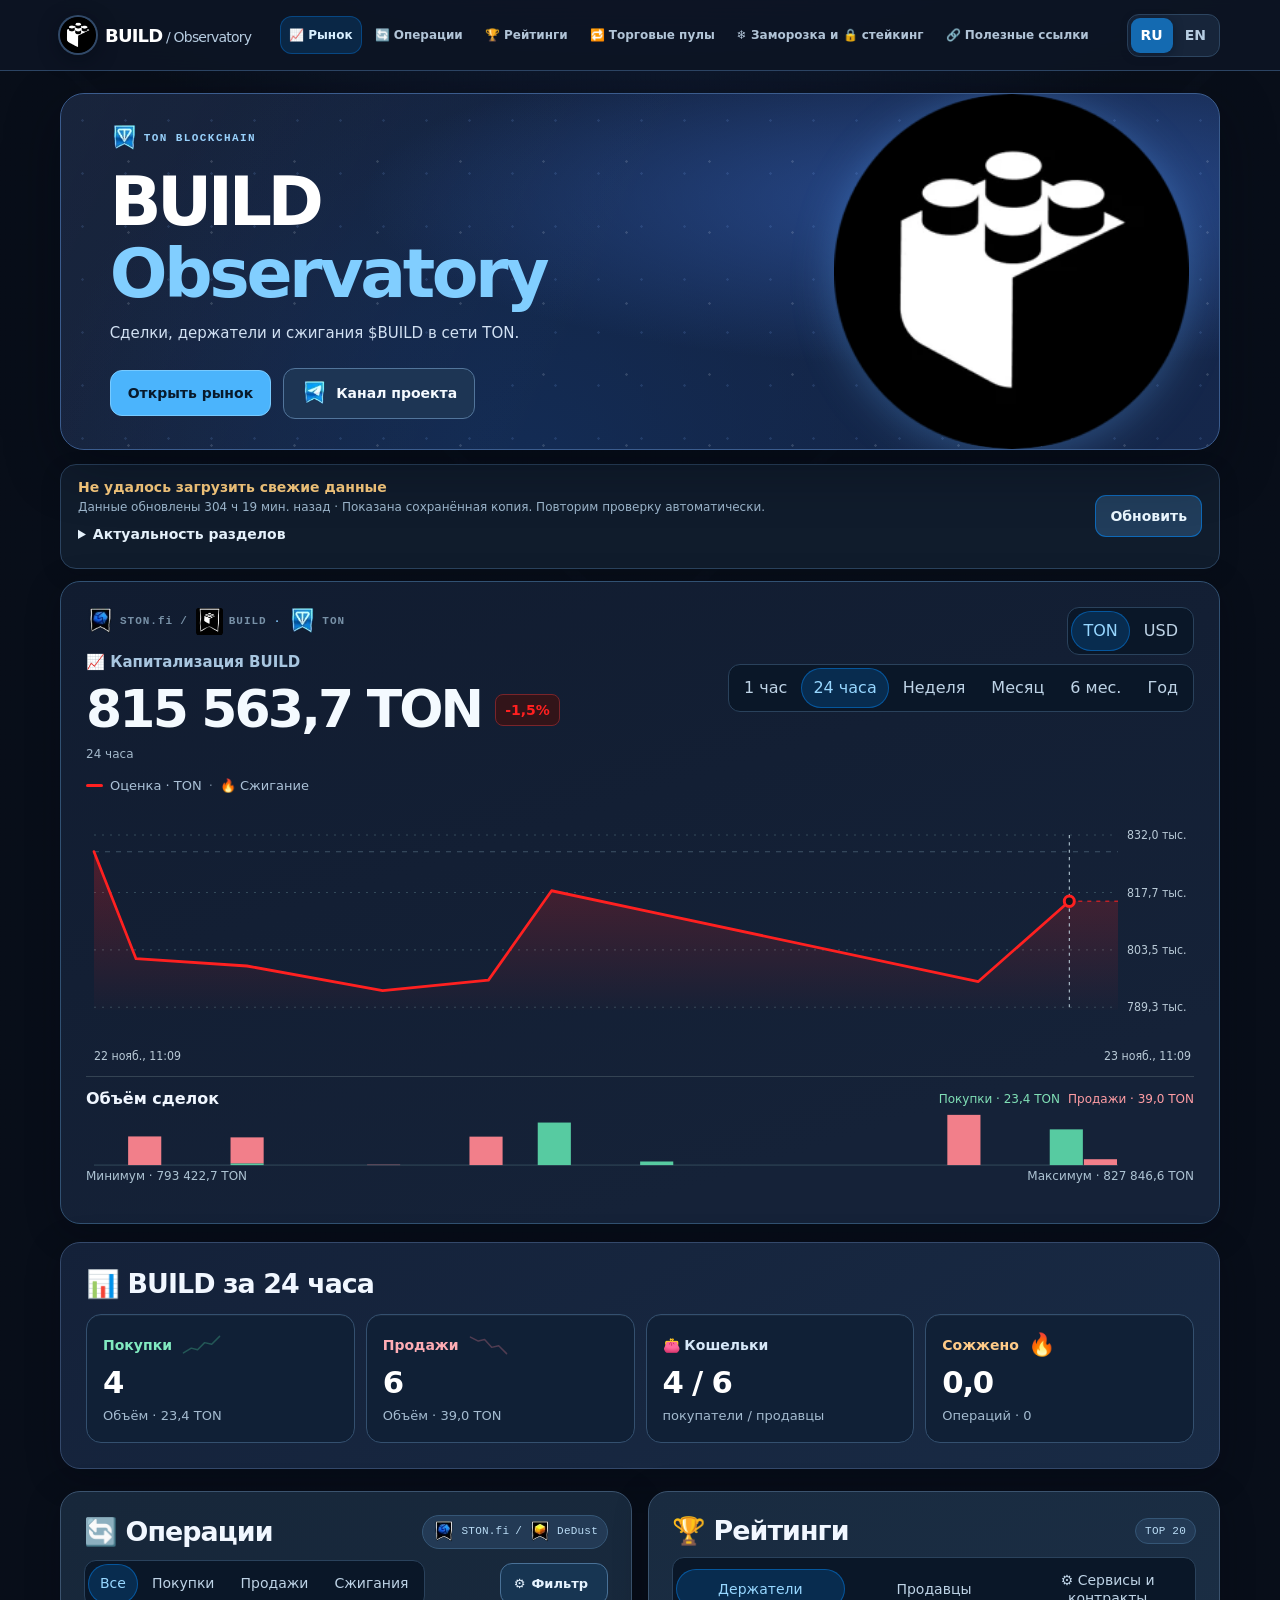
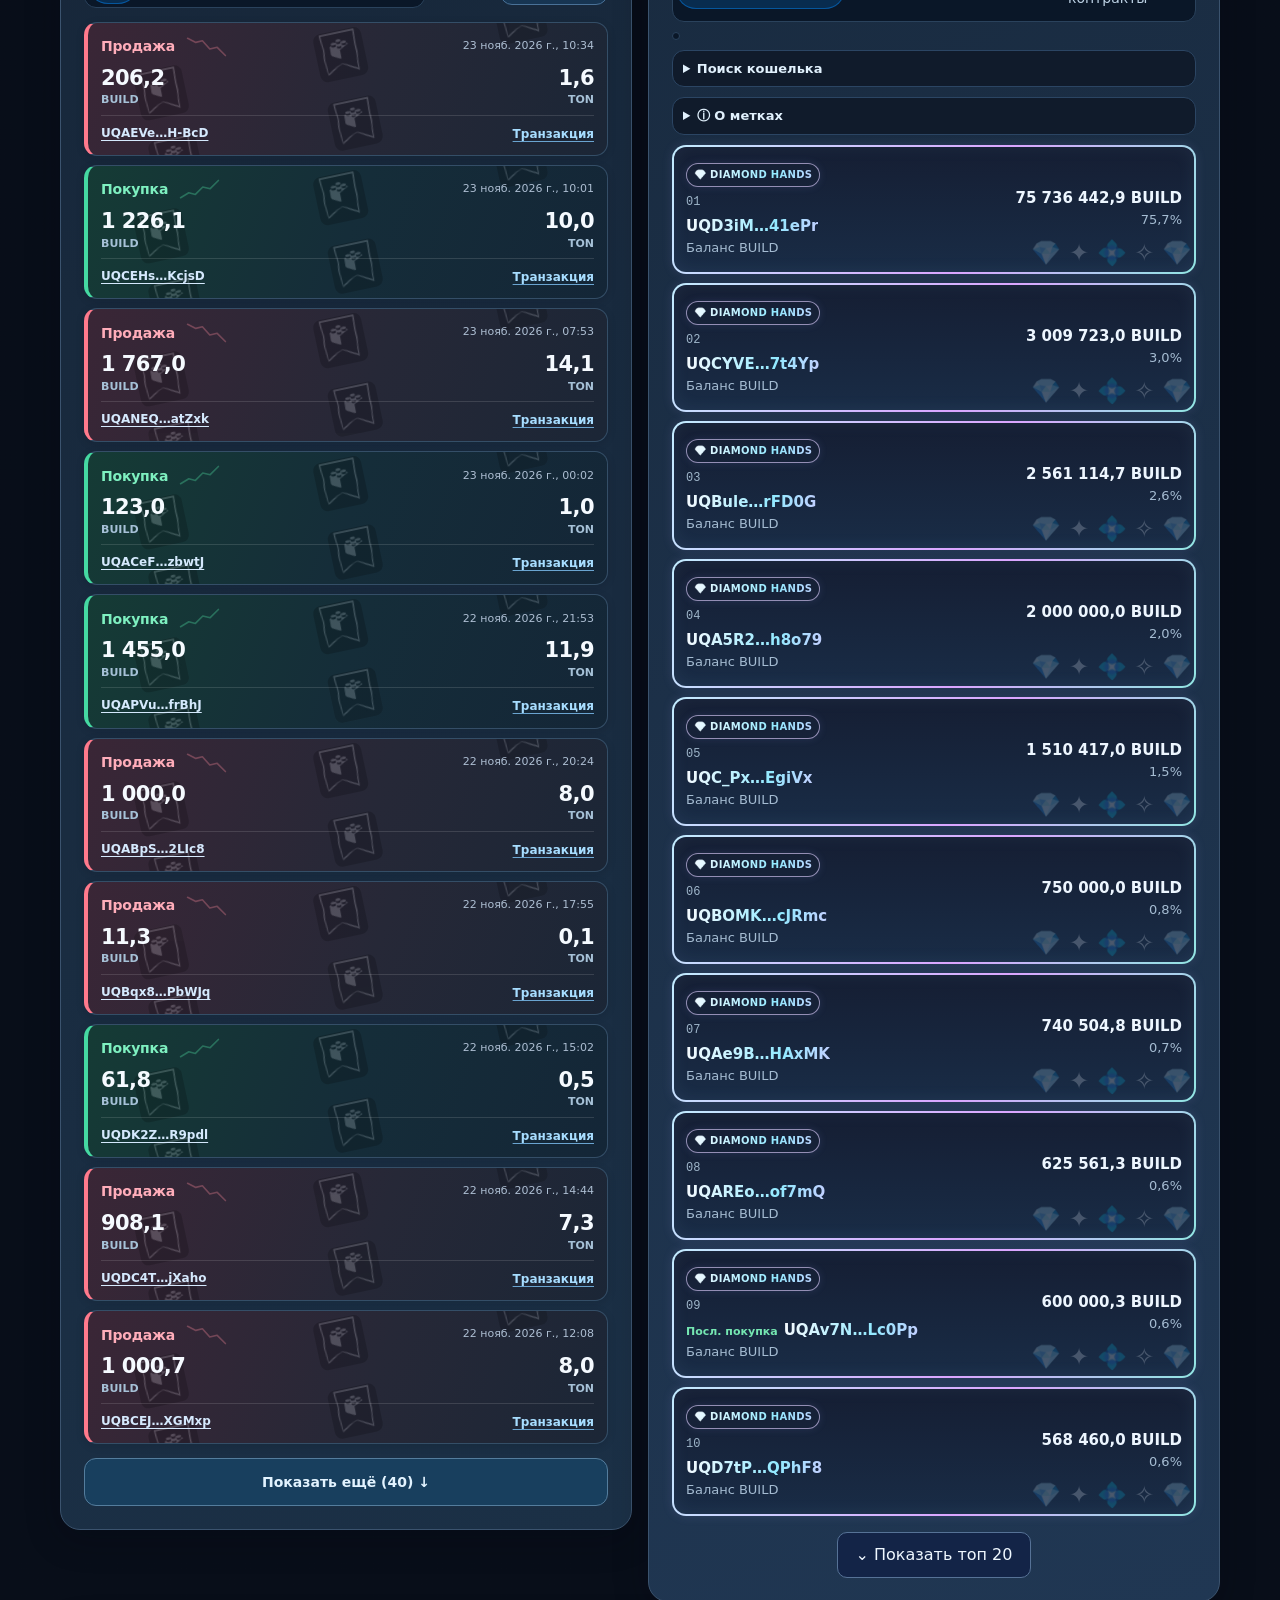
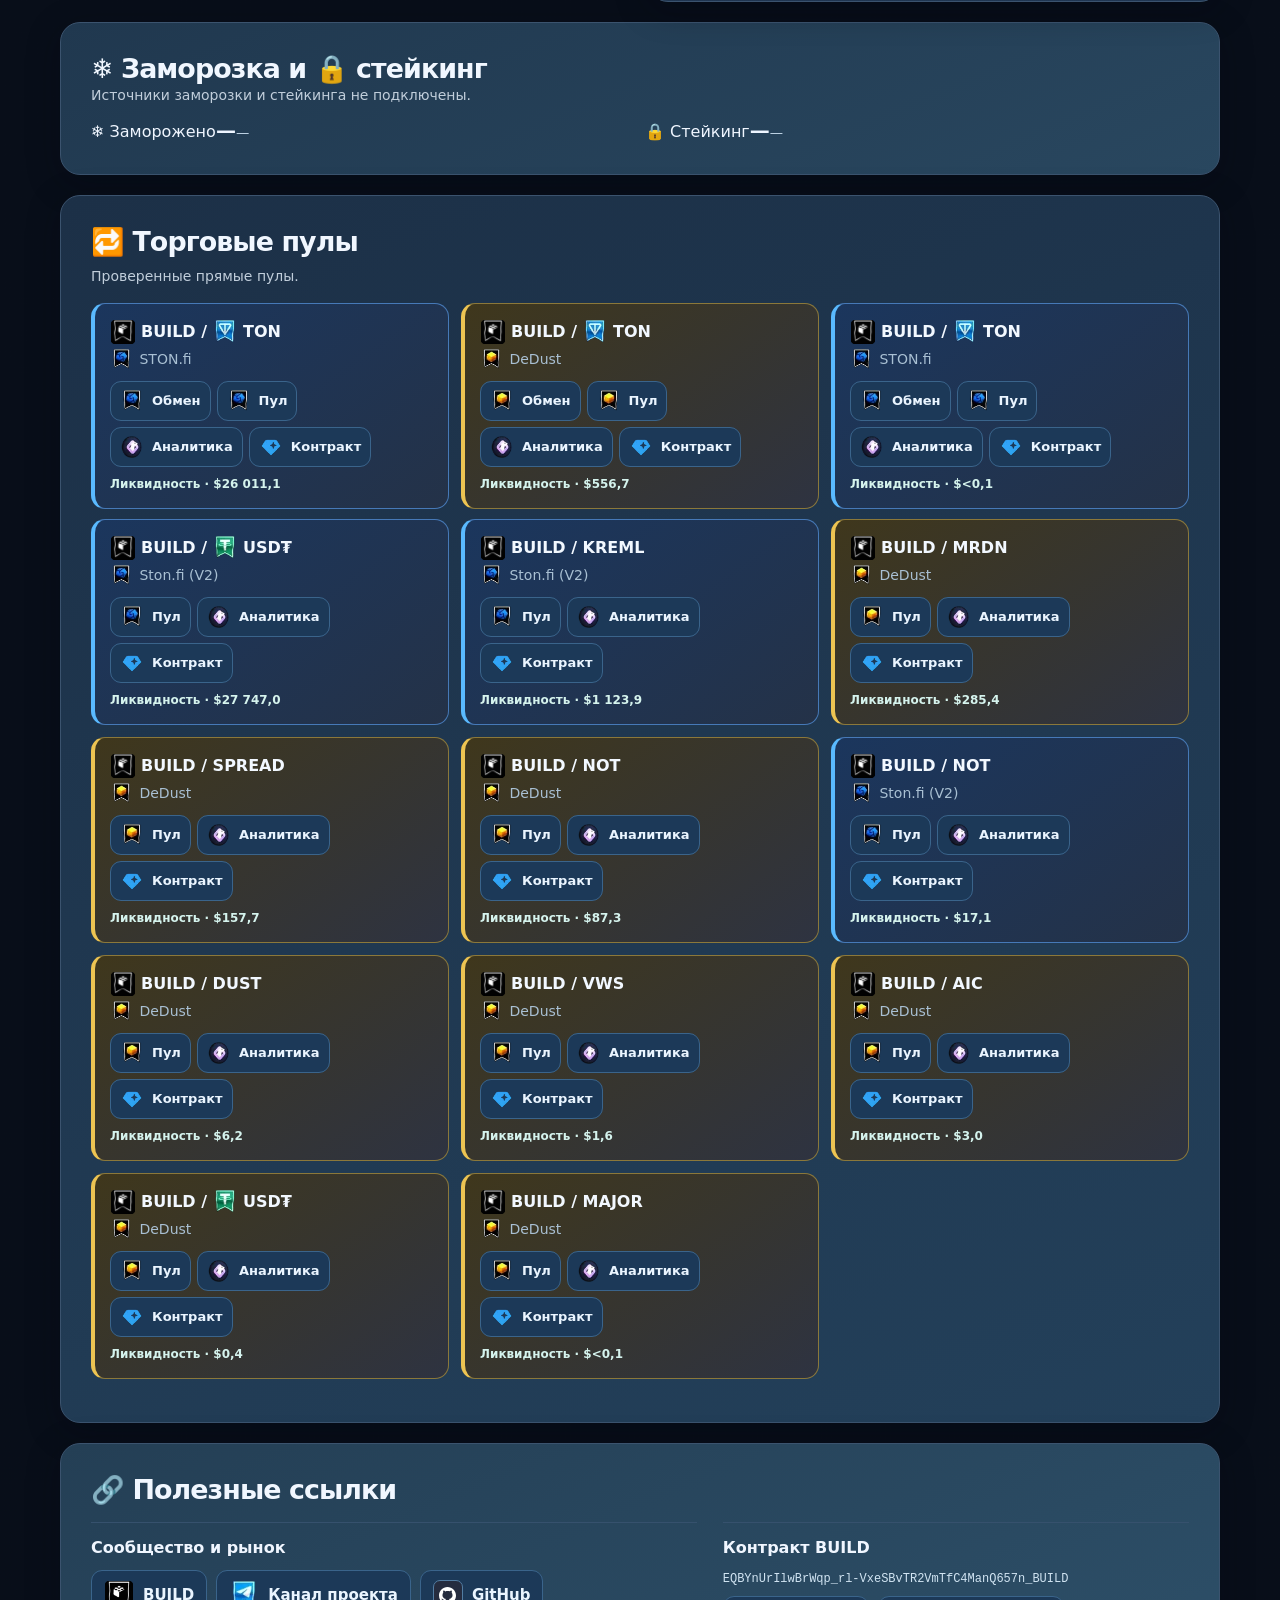
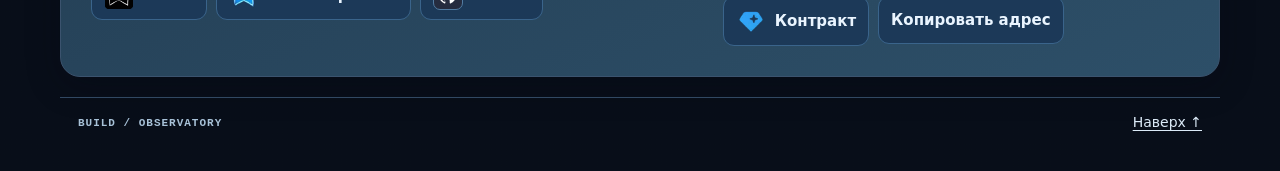
==== commit 74315c52: "Refresh BUILD snapshot" ====
--- a/index.html
+++ b/index.html
@@ -1145,7 +1145,7 @@
 <section id="links" class="panel resources"><h2 data-t="links"></h2><div class="resourcesGrid"><article><h3 data-t="projectResources"></h3><div class="resourceList"><a href="https://openbuilders.xyz/" target="_blank" rel="noopener noreferrer">BUILD</a><a href="https://t.me/builders" target="_blank" rel="noopener noreferrer" data-t="projectChannel">Канал проекта</a><a href="https://github.com/Freebielife/Build">GitHub</a></div></article><article><h3 data-t="contractLabel"></h3><p class="contract" id="contractAddress"></p><div class="resourceList"><a id="contract" data-t="exploreContract"></a><button id="copy"></button></div></article></div></section>
 <footer><span>BUILD / OBSERVATORY</span><a href="#top" data-t="up"></a></footer></main>
 
-<script id="snapshot" type="application/json">{"schema":1,"token":"EQBYnUrIlwBrWqp_rl-VxeSBvTR2VmTfC4ManQ657n_BUILD","updated":1795432553,"errors":[],"refreshStatus":{"holders":{"attemptedAt":1795432178,"ok":true,"lastSuccess":1795432178},"burns":{"attemptedAt":1795432178,"ok":true,"lastSuccess":1795432178},"zeroBurns":{"attemptedAt":1795432178,"ok":true,"lastSuccess":1795432178},"trades":{"attemptedAt":1795432178,"ok":true,"lastSuccess":1795432178},"rates":{"attemptedAt":1795432178,"ok":true,"lastSuccess":1795432178},"pools":{"attemptedAt":1795432178,"ok":true,"lastSuccess":1795432178},"identity":{"attemptedAt":1795432178,"ok":true,"lastSuccess":1795432178},"badges":{"attemptedAt":1795432178,"ok":true,"lastSuccess":1795432178},"domains":{"attemptedAt":1795432178,"ok":true,"lastSuccess":1795432178},"fragmentNumbers":{"attemptedAt":1795432178,"ok":true,"lastSuccess":1795432178}},"holders":{"totalSupply":"100000000","holderCount":19200,"holders":[{"wallet":"0:f788c00a40eaf9a37a75af81cfeb5641c88f55c298c2e13192ea3a21b38df8d5","name":null,"tokenAmount":"75736442.911589083","share":75.73644291158908},{"wallet":"0:98544ca5fa77ee41c46e99025e1ea04655ecee2142a142b84518a663d239bbb7","name":null,"tokenAmount":"3009722.99796779","share":3.00972299796779},{"wallet":"0:6e95efe35d7b3d293027e04fae6c8e7cebcba499f1a009071879ae645fc42b14","name":null,"tokenAmount":"2561114.672028632","share":2.561114672028632},{"wallet":"0:394762c7e45bd3d01568e219bca6f0e1e927e5c20df30b9f3819cc2b63e2a1f2","name":null,"tokenAmount":"2000000","share":2.0},{"wallet":"0:320fb3bc0af55d47c00425cafde9f1c8d627c5ab6d52f1032dd5cce2e487c93f","name":null,"tokenAmount":"1701817.209129634","share":1.701817209129634},{"wallet":"0:720032f945ad9d95dacc48172d81f4a6d97d96d4feb53555b64580dbf1e24d24","name":null,"tokenAmount":"1516855.984246239","share":1.516855984246239},{"wallet":"0:bf3f11e66b98232beea2c104a060dcb4772e42f7d899435baf42c7b3ec880482","name":null,"tokenAmount":"1510417","share":1.510417},{"wallet":"0:4e30a11beccd70d3faa976e3aee6d75fe6e1ecbe9084d6c2891252b4a0119c25","name":null,"tokenAmount":"750000","share":0.75},{"wallet":"0:1ef41ad743d2a76085f94cbda496c1a9498bec42a1af707c034815adf69b4703","name":null,"tokenAmount":"740504.834032747","share":0.740504834032747},{"wallet":"0:11128ea8870fb72dd33e52bca50dc35906e905340a2e4f10d2bf5c40a86b687f","name":null,"tokenAmount":"625561.28106841","share":0.62556128106841},{"wallet":"0:2fecdce606900371803fe921273804bded44786b901eaa21e467eaa70da3cb73","name":null,"tokenAmount":"600000.289802217","share":0.600000289802217},{"wallet":"0:fbb4fca0a72b0705050804e0590e4478bf96dba4e685b1bb94d81316adba103e","name":null,"tokenAmount":"568460.004955217","share":0.568460004955217},{"wallet":"0:9a89e784ba40ee8a0e3e894cfebfb69bf4e6eff2bafe5a43dfa8f0925f39ab52","name":null,"tokenAmount":"500000","share":0.5},{"wallet":"0:e367f0305990e81d9d864c8a8803ce134a4991ff63909a3b7688f803a886196f","name":null,"tokenAmount":"462059.054483203","share":0.462059054483203},{"wallet":"0:32b8e54975a8e3f3c7a75b4caed0b60afaf1723da57d26ae823f7526d9da8a57","name":null,"tokenAmount":"275733.621019738","share":0.275733621019738},{"wallet":"0:ebb8bf4dab23e76cc46967e4a4a86e20fb646b92c0cf22e5b8c5aecab4f67f47","name":null,"tokenAmount":"217550.698020844","share":0.217550698020844},{"wallet":"0:014a25c008796a407ef9de4081f421ce19e02a81cc8ef75e18a4276c9c4c372b","name":null,"tokenAmount":"204393.716028429","share":0.204393716028429},{"wallet":"0:0f56e7842e66e1d07650ce70b1dcabed2e1063bed6d5505e5f6513c2f4ee1fac","name":null,"tokenAmount":"151500.416419127","share":0.151500416419127},{"wallet":"0:9fb53efce0ea16fe0c1545d7c6dff5f89f3e890d50962fbe9a980ec649e7aa9e","name":null,"tokenAmount":"143029.029035152","share":0.143029029035152},{"wallet":"0:aa5730855ee8a370a60269a8b7099a214e0f6d16ee78108403b8511fcc0e4074","name":null,"tokenAmount":"137673.16260447","share":0.13767316260447},{"wallet":"0:c9f8df6c6db876bcd99b27d0c03445a91dd66a5b6cbca80027a014b9ad8f5f55","name":null,"tokenAmount":"134730.48930673","share":0.13473048930673},{"wallet":"0:26d677cfe24dbddeb1452113545c5a8c1687461cc2138ff559e7748424de0ff3","name":null,"tokenAmount":"123588.489379699","share":0.123588489379699},{"wallet":"0:bdc38eb77da4cd12b0e8413107778a596db7cc56ea1c161637f9a5dba7134560","name":null,"tokenAmount":"119478.063580581","share":0.119478063580581},{"wallet":"0:c4df4c437201f0fb13ee874c3c9b521f00c21e091c548c80c24c7847deb6edd1","name":null,"tokenAmount":"110607.00848699","share":0.11060700848699},{"wallet":"0:00264355a5b8095dfa36f8daf28d9b3d6e8561090ebd831524b4c2b264d4dc8e","name":null,"tokenAmount":"106752.673909692","share":0.106752673909692},{"wallet":"0:f12ce1e995149326e7a23c093d71ae03d22cbaa97a40d8c1f78e02a9deb354ce","name":null,"tokenAmount":"104353.086013491","share":0.104353086013491},{"wallet":"0:21bf9c3d13b727670172704bad38246abe49aa6a30c8c3ccdb63b2b757cc98a0","name":null,"tokenAmount":"100569.392762139","share":0.100569392762139},{"wallet":"0:3e38d24e316e092f80dffefaa408c156c19ea242dbc6cefd5a5c799c80faadac","name":"drew.ton","tokenAmount":"100000","share":0.1},{"wallet":"0:8c517bd6a7fd72afc831dca4b989528d5c195c8a6b48e31a9d6e200fab9162ce","name":null,"tokenAmount":"92942.89649216","share":0.09294289649216},{"wallet":"0:16e85e4a2108d156358ac8ab525f1807f57938caecbad4ca410d42a8544fdd9c","name":null,"tokenAmount":"85000","share":0.085},{"wallet":"0:7b517194a586eaedf05c2536910b5571041f05830c5cfc2a5ffbfad325b3ffce","name":null,"tokenAmount":"83453.391136806","share":0.083453391136806},{"wallet":"0:e1d6def68c731b0c25a64abd8bdf716f60b367d081af08231d1c54f5c3dfe4c6","name":null,"tokenAmount":"80823.794121108","share":0.080823794121108},{"wallet":"0:96fbd752e170cba647a18b5ffad21de138695ee3b2a61f41405224ac02fa9a0b","name":"12345x54321.ton","tokenAmount":"73034.50824292","share":0.07303450824292},{"wallet":"0:2ea5f6f937c63e362613ea44e8fa6837c07d6dab512d6f316cdde5d6acd6d3a3","name":null,"tokenAmount":"66110.345735358","share":0.066110345735358},{"wallet":"0:b4e41a202c4b66647705d1b1d645cc407908408d0ebd3f756fd6601366965a5f","name":null,"tokenAmount":"65191.86058879","share":0.06519186058879},{"wallet":"0:3a667af721a74a2e85d88ff2e996a946db39bc2d32c0638f6f731b88d3f70684","name":null,"tokenAmount":"63490.8","share":0.0634908},{"wallet":"0:8c08af4fd9ba08aaf658d545c925d6160de0f31094b457c4b0b5239d23908925","name":"mma-series.ton","tokenAmount":"60429.97827339","share":0.06042997827339},{"wallet":"0:e3a73043bd3ec4ffb4e11737eccfed1a225149b4755f020e0f7f6e9d8018dfd1","name":null,"tokenAmount":"57609.888597843","share":0.057609888597843},{"wallet":"0:ba2904fe4f453772da48664f931f9af2146ea0c0f9881fca0de277320b3b95d2","name":null,"tokenAmount":"57000.00128224","share":0.05700000128224},{"wallet":"0:65ac0f156253921c6940e8d4479cd4d9a494e85d8e1d543bc007588ab879e932","name":null,"tokenAmount":"53468.303518118","share":0.053468303518118},{"wallet":"0:7cb833298be5585d05613523ed0cdc57cb244b6ef632656ca8fcdfdd3a796aa3","name":null,"tokenAmount":"50983.669806138","share":0.050983669806138},{"wallet":"0:2d2a1cb2e6cb62e9a5df2e20f0f4d21ad3fb96925c9683d65381eb7a940301b6","name":null,"tokenAmount":"50561.714016356","share":0.050561714016356},{"wallet":"0:a78f958ba44e2fbf118cf45a27bb54ed15a9fecbb928ab262ce7ee624a210b53","name":null,"tokenAmount":"49099.000000827","share":0.049099000000827},{"wallet":"0:62afa49a1de8c0d2a44e2fe0753f1f3f411393dddd438a70ed9cc21b45d945c8","name":null,"tokenAmount":"45328.96272066","share":0.04532896272066},{"wallet":"0:4b0940a21b961dabb0e79d0334cf1973dd61d2f858eaed25f7d16fb5664909e5","name":null,"tokenAmount":"45070.053560656","share":0.045070053560656},{"wallet":"0:f4ee91122753d9674d83e7cad3b8035a9b922c5bb8878a9b3376f8782dd3182e","name":null,"tokenAmount":"41850","share":0.04185},{"wallet":"0:2cda206e605546dff62052b3da57c6f34536faaed1fab91ee343e7e2546b77fe","name":null,"tokenAmount":"41332.217185991","share":0.041332217185991},{"wallet":"0:7a36d66d50849951f28341614ea8625a02a95e25bd2f324e4cda66a9e90d66ee","name":null,"tokenAmount":"38584.525549818","share":0.038584525549818},{"wallet":"0:a41e3537ba31b45fa627f45dd6a8cc561e1f1542c6d0b9933bbaee3b13e7def4","name":null,"tokenAmount":"36604.494868276","share":0.036604494868276},{"wallet":"0:85619c66dcf718641521cef452fadc892af89276ca93787573a6809ab50157c5","name":null,"tokenAmount":"36268.408712347","share":0.036268408712347},{"wallet":"0:b64564035a5fe27f776ad1e8caf210bb0cd04dfcc20c3ba9608ade2aaac8a09b","name":null,"tokenAmount":"35465.325596539","share":0.035465325596539},{"wallet":"0:b1aafd30ba7168830330910f678f43066155736426991215e329d9c014b604c0","name":null,"tokenAmount":"35000.921847058","share":0.035000921847058},{"wallet":"0:c5cc1497a10d8d168a4dc0bdee1dee41c13f7da77b850eaf936fe84f82449b97","name":"oboronitel.ton","tokenAmount":"34523.03094897","share":0.03452303094897},{"wallet":"0:b0459b2ad9ba099f3ccd2557f072aada30f679b177d6b9d801748ed8c9d038cc","name":null,"tokenAmount":"33927.566377268","share":0.033927566377268},{"wallet":"0:147791cfc8f00d004b73b896e674237ae71745868ac1464e32352502d48ef815","name":null,"tokenAmount":"33565.054457199","share":0.033565054457199},{"wallet":"0:6a10910589a9e52dc0ecd15d19145f282a9c8a31ef5cffda0721343bc306e417","name":null,"tokenAmount":"32080.337750604","share":0.032080337750604},{"wallet":"0:6f6813fe0652888be28a653aba567747fcbbc38a5d1b8b1f30408b623120d41e","name":"brucewillis.ton","tokenAmount":"30631.221199111","share":0.030631221199111},{"wallet":"0:505e1385cf86670b5ec2955e74eda736337a39225361a8b67dd69202e199b1f5","name":"riocool.ton","tokenAmount":"30266.865749811","share":0.030266865749811},{"wallet":"0:32ccb547e94b3f0ce7e297af500bf4412681f69bf0f91feccc7cfda1341bcb3f","name":null,"tokenAmount":"30160.689789692","share":0.030160689789692},{"wallet":"0:06abfe3490bbc19655c8cdcee048532e4122f66d3a2050d463833c2e75cd2fae","name":null,"tokenAmount":"30000","share":0.03},{"wallet":"0:de5844cfe1c7f0e09efe48c2cd57feb539f05c31e119f004e47e3c33f096bf75","name":null,"tokenAmount":"27415.688601949","share":0.027415688601949},{"wallet":"0:115435d9b20ae57294f0c333f9d1cd5935d3af7ffbfb2035b3f4e181b4eb4289","name":null,"tokenAmount":"25350.282112205","share":0.025350282112205},{"wallet":"0:2dfd5e74cd9cd05bb86316da9a8f6d193e737b7e9e05e57fdc2905b192dfc330","name":"pewpewgogo.ton","tokenAmount":"25240.630273741","share":0.025240630273741},{"wallet":"0:efc8a0bd6e6d5e78d2d0f3a0c45dfdbde01e551f4537f50268849feddf1255fa","name":null,"tokenAmount":"25072.033914269","share":0.025072033914269},{"wallet":"0:e4dd92d28bfa97863af622d8036974f654fab851c92279d7906509aa8481b6bf","name":null,"tokenAmount":"25053.765233514","share":0.025053765233514},{"wallet":"0:b1436bc72ab58ed26a5eda52306563a2c39b38bc94587a2733b03cd8d28464e9","name":null,"tokenAmount":"24324","share":0.024324},{"wallet":"0:f43c1179dc311fe995efb663e40513d728627eb755b11eff5896458660b64de0","name":null,"tokenAmount":"23479.294493419","share":0.023479294493419},{"wallet":"0:9bdc318a50a70cf7e89868c1da1475176a3c283316b11f8e0a97660cf1558a53","name":null,"tokenAmount":"22227.595795955","share":0.022227595795955},{"wallet":"0:34d72a40b10d1dfe55937971881f1edcb89d854dd9bdf656c851b1f8ed009662","name":null,"tokenAmount":"22096.914811073","share":0.022096914811073},{"wallet":"0:542c9dbbdfdacf481b5152fed28903b09a0a18e41db99c941ec58e76cf9c29ea","name":null,"tokenAmount":"21079.055382168","share":0.021079055382168},{"wallet":"0:7586c5ff798864548e4f23282199c1b72329f5b5f1e277473a45a5aad81a64ee","name":null,"tokenAmount":"21047.904790594","share":0.021047904790594},{"wallet":"0:5ba711cdcab2233d4d696ce5a6a13b327f17cb85fa1a3c2e575a8f93b709446d","name":null,"tokenAmount":"20882.59010207","share":0.02088259010207},{"wallet":"0:383ee505b8187a0616c11a31fd0fb43f0bec474ba1077e6c53a516b4d8ef5d93","name":null,"tokenAmount":"20850.000527001","share":0.020850000527001},{"wallet":"0:6b2a7d4c64c6593c880818300a7a1f729d908208ad057d89fe4719ef0155752c","name":null,"tokenAmount":"20841.276829677","share":0.020841276829677},{"wallet":"0:e82417df5f04acf1d5059d9885f160f502f0bcbf7e13e84e7dd2f2d8e0a76ea0","name":null,"tokenAmount":"20173.570369067","share":0.020173570369067},{"wallet":"0:9ef832724e7ad7565c66349d1d81a8c16866313d8e3209beacf44acbe3fefc3b","name":null,"tokenAmount":"20000.737803622","share":0.020000737803622},{"wallet":"0:7711d5766a3a9c1ae0cc8045954685532008466f3c28882ec79224bdd9cfa7af","name":null,"tokenAmount":"19694.818945523","share":0.019694818945523},{"wallet":"0:d9d0996ce3668213a1cd9da75a2ff4bde0a148d26ee97b06a48c233aec34162d","name":null,"tokenAmount":"19556.293955","share":0.019556293955},{"wallet":"0:ce8348201bbef3d39326a69c5d3df7733f90db022ae86daea462adcc562a750a","name":null,"tokenAmount":"19112.251354071","share":0.019112251354071},{"wallet":"0:c126ff17454a3c38c72c6f7fa1c171df4f1aeac69c66b261dbb20d603c9799df","name":null,"tokenAmount":"19101.64443941","share":0.01910164443941},{"wallet":"0:71b863107573ce9dc948647bc25828a8463beec61fb3d7d6dd48d3683659a80a","name":"4815162342.ton","tokenAmount":"18923.406252102","share":0.018923406252102},{"wallet":"0:104aa9a93849d677138474a768831557a5df70d9fc3cdcd1ec66e8365b6b09c1","name":null,"tokenAmount":"18869.070978052","share":0.018869070978052},{"wallet":"0:50dbeb612583b7d436b126328b8085530b999091acd174f1ddda3d4f807a6322","name":null,"tokenAmount":"18463.309431024","share":0.018463309431024},{"wallet":"0:1f0132ed1fb5a3e053c9862990d5b8e48ee0d2999af11cae18b9b22b9acaac1b","name":null,"tokenAmount":"18341.195763073","share":0.018341195763073},{"wallet":"0:608cb20ae8fd1a4cb1de598fbc015cd1a00d553d1f267309a676ea18b559872e","name":"yaibamikasa.ton","tokenAmount":"17207.322842121","share":0.017207322842121},{"wallet":"0:f675be805689d8e7c6cd63e0109aef16e2145ea7bcd4aad5f6ec23c1ea34e3da","name":null,"tokenAmount":"16902.256163192","share":0.016902256163192},{"wallet":"0:711eb3521dd2f8be08d64fc769971bf00df49167f8b2f2cd15099fd02e07f525","name":"taipei.ton","tokenAmount":"16476.147749","share":0.016476147749},{"wallet":"0:21bde99e647eac0a76e4cfcadf62cfb3402e7b1305e3e92c5fd12133f45469df","name":null,"tokenAmount":"15222.969051553","share":0.015222969051553},{"wallet":"0:2df80002357480dd6e5601415a28801666499d42941373a570854aa3c143fd6d","name":"vibecoded.ton","tokenAmount":"15190.45890504","share":0.01519045890504},{"wallet":"0:aafb220033671f6fd57ba080afea0827a977d2f14939850ca084d077585edac8","name":null,"tokenAmount":"15186.807031997","share":0.015186807031997},{"wallet":"0:9d43c795736f88570d78da16160ac946dfb9c2142967e5afa03e201877680c02","name":null,"tokenAmount":"15157.244203893","share":0.015157244203893},{"wallet":"0:5a591b70d2d10690b0e10f6cfa1c511e35c409ff246596cff6ba91d4aadd140e","name":null,"tokenAmount":"15001.204370188","share":0.015001204370188},{"wallet":"0:f727cad70c52b25eb34217c979b09498299000578bbf71b26f4f29a45f0576a5","name":null,"tokenAmount":"15000.060560767","share":0.015000060560767},{"wallet":"0:e18f746a9e300d6766138ac36878454ff9c46fd0d2b0a91c8338db00d362202d","name":"win-to-win.ton","tokenAmount":"14999.991978107","share":0.014999991978107},{"wallet":"0:1b60f4e2ed104a58740e0c3c8f8a606f975f49d3fe8b1305b7c9b129e1cb30f4","name":null,"tokenAmount":"14986.55","share":0.01498655},{"wallet":"0:586fe7ddbb530ad7b4575671af6664ab152b341fbec20b5a68955c419ce776c6","name":"build-telegram.ton","tokenAmount":"14873.281930904","share":0.014873281930904},{"wallet":"0:96b811345d38a4de107564c286293054c92e29231ee93a7a428c851a3b8bef47","name":null,"tokenAmount":"14736.293078622","share":0.014736293078622},{"wallet":"0:e0df96fa08835c169c649debfe86d4119603bef0ec269788a21d83fb2abfecf3","name":null,"tokenAmount":"14558.225863516","share":0.014558225863516},{"wallet":"0:52c557d2381000fdfb799d5ae2da3edfea59b2a6eb47d4f109d76f127ddb7e5e","name":null,"tokenAmount":"14367.40608","share":0.01436740608},{"wallet":"0:127c89ce02b952f5b42d685571e7243f1eb133cc021f1241838deac357d23046","name":null,"tokenAmount":"14018.949360629","share":0.014018949360629}],"asOf":1795432178},"engineVersion":"1.3.0","methodology":{"valuation":"last observed swap in primary_pool times CURRENT total supply; not circulating market cap","primary_pool":"EQBka2QNtPb0sTQexdn9c6eMFK6ueZtzqEMcYLanm5LRpHyd","sellers":"sum of successful supported native TON swap sales; service roles excluded","holders":"balances excluding known services and identified contracts; unclassified accounts may remain until verified","burns":"accepted burn notifications and zero-address transfers shown as distinct evidence","usd":"historical TON/USD rate from CoinGecko","history":"incremental confirmed swaps; missing intervals remain partial"},"serviceRegistry":{"asOf":1795432178,"source":"https://github.com/tonkeeper/ton-assets/blob/main/accounts.json","sha256":"4286bd47e11399901a7d713c9e98a5dba17300d76fe272f4f5d46110a84f4e2e","entries":{"0:ad8afecfacc248996885d8be6824280f9f3a7e54c2f6080b7971b9f556c280c4":"Crypto Bot","0:dddcd3cdad60af4c0d69389f567ad51d0c263fa4968d655ab424c69aadaf9322":"Wallet Bot 1","0:436a76c2794a88e3fbfec6b9c0374fc8db046f10868b835420d9937973a665d4":"Wallet Bot 2","0:6e814e6450e8c578067bb656298fb4d01397dd15018d7f34dc369eaba4c2111c":"Wallet Bot 3","0:5f00decb7da51881764dc3959cec60609045f6ca1b89e646bde49d492705d77f":"OKX 1","0:f15db2c62cd86aff0860d39c491fc73a31395fafeb5945e644498562260c782e":"OKX 2","0:e7e86da08742ed933434ffeb8f08a63c7e100ee842e25f599a9cbf0891574a6c":"OKX 3","0:0338def34b84c6ee9134a04ab1601450be446340a37ae259de57cb37bdb590cd":"OKX 4","0:a30a49ec725e9f57244b66af4c2da7ab76004b4fce80d3a34b1cd0c37762abce":"OKX 5","0:24da1e7b8da901e5b3dd0f98c397feb6e5a5ea483195a8b6bd0682cf2c5327ae":"OKX 6","0:7f2e84c723d8b6b6b1aacf810c8c26ab23c22022b464b87104b2d3065b0ea70b":"OKX 7","0:854ec4521efd52ad43bcf1988e4c44ebdf9a26ad18fa51abfdb685fc3b348a5c":"OKX 8","0:f9bdc0de461c1a2e002fada9550bbb095c8f9f73668d70c517a9cc7e050f8e5a":"OKX 9","0:9b9b739de2527ae72d21083f5198d710c7288453b4733e57ecadb2e189ac829c":"OKX 10","0:b31535e934db05bbc220267467903c8108bdabcbc2a06588838b726ddf589ef0":"FTX","0:57eb74407604a19f7e04005315ef70aeb7b675e6551977586756f6baf12125ee":"MEXC 1","0:1c7bd690f4f93de8b93db5790129dab65926c6e1fc9b57380089db5529516630":"MEXC 2","0:d887d0e2d1c4fc4126e71c970d33ab1896940000eae703bb1ab6cecc830777e3":"MEXC 3","0:7994848c1fcbcbc57a6a5a987b66eb424b8b54e10759b6b514a66b600c2b0eef":"EXMO","0:8d195793baad9a08c46dc353aebe999341dabd07721b9725f19e18abc3d10d92":"EXMO Cold Storage 1","0:26ab8ae763a3a7c3067d882b7b01cd5d37254cb8768f57b6a47c00028effc7b8":"EXMO Cold Storage 2","0:0130c77346e9ed82df677d107ad6a775c11f9c18f6a05c0dd17906b355850dad":"EXMO Deposit","0:342a359e38357c083968129fddddf049ef5c47315bfbef27505a356bf9f02d65":"CoinEx","0:555f3053e257130374bb831ae0e219e5e5f9ec0ca8f8a0d133369d3d690c64c2":"Huobi Deposit","0:85af78e8d035e920117cda654615cdf371d464480b629e110d3c5310d85ab362":"Huobi","0:80d4123841167ca989ac912443cc99a4b9c1a87584536427ff6fd85c92395ae9":"Kucoin 1","0:b37e57033db21d10b950e6143b658c10c3bf425bd193025960aef7f22dbcf4fc":"Kucoin 2","0:07ce60b7e5f255a88c3707f3fbc79e2cf924ed6b4b7d09c6324f0ba2338a48fa":"Kucoin 3","0:a14b1f452385b2bb984ad2c4441e1d23cae071fdfc096dfba53ebba3b6ff1d10":"lbank.info","0:75726a716f747e60b0371cb0d5d35471e8e1e931003fecc3a0961a8bd82c09c7":"xRocket Bot Cold Storage (Old)","0:c1dc654b598ab84cda4f12372efed8907cedf0901865a58649087373e01b1c24":"xRocket Bot (Old)","0:45614fee399c43d77bb597558791831bc0ee31754cbb2b5b1fbf5a3488ed9940":"xRocket Bot Cold Storage","0:011a8f0a0b36b779af033473274966666d1cd6fb4e77df679375fbd6f970d012":"xRocket Bot","0:c3f1da8ecda8f8cd42bace224ea3f1b6971eaa7f54c492d4d190527b4f573f7c":"Bybit 1","0:4a1f3ebcc66bdcefa90245bdf541a50ada1c688a487534b1587abffd93038834":"Bybit 2","0:cd525c15904d7b4027eae08b318624260f371ce8c9f4fcca0cdb7b583854107c":"Bybit 3","0:ae62a192da96e266161a702cc9f6de91c0c3441f17ceba51bc442dfb2031a30a":"Bybit 4","0:e3ce05c4da977132c24a3b102da8b5fbf2ea9173337b49de346e4a4b057f7579":"Bybit 5","0:e33ef85d174eb457c072d1ee10215b69ab9b64192f7421302ab1c8e26b7ad4bd":"Bybit 6","0:7f97f36dda3f7dedc9e12f8c09c4f89e7fbc17527ab3f67de4c3b155297a56e4":"Bybit 7","0:7d133d4e425c8e00de015513a44e66e6d163b21e71720aec7579965e5de28c55":"Bybit 8","0:f2dc1860686cd658987e2bed8216532d8c004460dadea907cc7d4ad7236c496b":"Bybit 9","0:4a1c20bc9a6f9294f75f1c87a7f383a8b73a483a2e6dcb3630ddbe78b3ccad00":"Bybit 10","0:008bb088e81e38d583826901093567027cc1575ec744ac354fa4eeec302d166d":"bit.com","0:1882478daef1b7ed200cbbdc201bd4ed0b24c2e5f1a4c7c15aeb7e3b1a759193":"Coinone Deposit","0:a4d2072b1edc1355fc7fbee0095beec7889a2d3cfaa9edcf2ce9e128631abbd6":"Coinone Withdrawal","0:f3f4ed0913ab555d023745058f1a6c55a49d4876593cb9bdab1f780a99b185bc":"Paribu","0:f9873509de5a2f97f7b2805f5f7aafab447f43c91e751cc8efabc6d2ea09d78a":"BingX","0:b496b8f73b469ff06a2d89e62c4d70a103fc228c821537b49dff092060bc281f":"Gate.io","0:60ff0b28e2b3839bef250a81be9f2e78a6265b980ec5d24df4e44bbff2c3fb25":"TIDEX","0:23eef28b6da5a368d6c0b8028fd5ed47c26758676bc9db1b5653caaadc969f91":"CWallet","0:00ffafa9fb3d4f837824436d19953c792be6632af73a9b82c4dc69ca07195087":"Matrixport","0:b58c73481f25a280f9705ab3424be850614d823256263ecfa049fa9fb917720d":"QMall","0:00b402b789e5626e1c61b50c5dbe2024426e92f16c0c2fb735396df96046b5fa":"BIT","0:2c54797319837b4c6d014fc991c1a8d4294dfd4d6cec4937e370f1f27db0423f":"Bitforex","0:6a5a76a1538cf9596590ec3708470649c342624bf92e63a6a7a15254ededa904":"Bitfinex","0:59b065c5d66261a5317660e96eee476aa6a11b749bdcbe8c0d1f3dbf24200d1c":"OMPFinex","0:3cd5ad54b190a71caab984b0f210e3742c7f2147b7e9073377d7c6b470017362":"Bitrue","0:6c53cd87cc0d33486db42c1c7fc03dfaeb2f7b815afc368ab1aee567edda3f72":"Coinspot","0:9a582c23266b8ea47eb71118a3c040d42b230b2266fecffe2d3cd390c0922c35":"BigOne","0:dd528505af15c6e5206bdd8f6c9a3b541f80ca98ae8a5066ab3ff8de1ff5e678":"Farhad Exchange","0:2b6f3cda567c385f0645486f3c665a451f56b2969d1be57d86eb77c6077a81d1":"BitTime","0:cdf7f0d7c09036f064272e3c429ed570be49ef29eb3a735b64bbc17915073732":"Bitget","0:e9c0a24ffaa6aa4f228890e71ae9550bfc53a6c57e643bc31c240e18727ac1ce":"Bitget2","0:336502faf83ef5b532d315ba71450b661c90e83fce64d8bc1fd2bf642f3555d9":"Bitget3","0:b308c7f9b4f596f6250175885972549871b05c70ed3619fd5a939401eea972e4":"Bitget4","0:e2d1df206b372db1f3b890e60d185b67aa0c9f1b6b6ff60a05091c8c01b40ac4":"Bitget5","0:7a0dc94da9f48b968dfb87be38d4fab7286288db7a04d3081feee177376d9089":"Bitget6","0:8785ef5ebb0fd24c6911d10f43c00961e9748fa54297a1ac517e3c5fe76bb0be":"Bitget7","0:213b6804c2082135a4a803da8e3b30cfed51aee9af2ad2100334b7f4711d3bcc":"Bitget8","0:573dfe99490a041703e977e4724135c5b8bea0bea67839612247451ca9d5c4cb":"Bitget9","0:de2519a527de7e1d4c1028bdb74e022b28a6e370e4fec3fc27d8d971308f99bb":"Bitget10","0:06476e580e250d0abec5c365a711833483c581d57b908be37d56bdb0e338c312":"Bitget11","0:c9959a997e1d4e4383d8db37b86d2101ce78dcf1f1b3904d9888fe572ef0efd4":"Bitget12","0:c07e51e5b694937758f45f4003071c84f4c4a68bdb168a22c3d6c8b89cd6186f":"Bitget13","0:1797a5c4c50a2b312ce9927ff6f12efd3b0b58ff311445118c2d2e64312b5d79":"Bitget14","0:6083005b354ab1c4785aa8ce8293ee5c9c182e9248f27e9c9074f35c16342083":"Bitget15","0:f99b14600ae44d2f12b178e8c6eabd78892ae82c5e45b6898f9deb7eb203f9c4":"Binance","0:8e91b50381c36dd42accdb51f5cb5d96848568b4924f8079b1a5ae7e10f43eda":"Binance Hot Wallet","0:ca1d9edeef40b3a9dbd9082f3767859547c3ce0bf641d09d58e33a3cf06fb309":"Binance Hot Wallet","0:a2faca7adfebd5c5970108d1f79065cef32b0c143fb13489066b684cdd7ee95c":"BitMart","0:5d5a830e48214791f4ab5352900c624d3bff3c5efd630196b180158eb789990f":"Nobitex","0:cad898b200a0934ee416c2039bbf3f5d7f1a323172875b3c19d378a6f540f7b1":"Nobitex","0:4532d5bcdfb05d3275cbf255bc91c3635cd48d63b719441581c5542a4750fdf5":"Nobitex","0:a32d52ced80a23fe4fe90ba94593ef686de03f9fbdaa069e642826a95234b982":"Nobitex","0:fac8ffcb6f89572a1232d59e91c65909ae408663fd2ceaecd35f35b5e9d670f4":"Bitpin1","0:c14ce5d772539be26fde315a505a1e0514104e76eef776f0b845e57df0557ddb":"Bitpin2","0:dd36441bf4aa8a6a6ecfd763efde1eb82dd86bdcfb1456b45ff4b73f87657184":"Bitpin3","0:402f5d4f4f8bea7b0bd511b9d3771834c1a22bbbbc8a326035eb07aa24f5c9f9":"Crypto.com","0:ca6e8f2a3dfc875b8673d8677f3818c4b8c02d1aa481a86a0c61bd09f8269f1d":"Foxbit","0:60def37fb0e6f41b18a73c2496d96b25442344864ca0ed97189a6f37e2439c56":"Richamster","0:97ad93444915089e812238ff10abe9066d0b03ea3dba2a8630fb9c9f88aa455c":"Wallet in Telegram","0:1f5806c73d03bbc96eb7eebf16067f1f2e8e270cfa16d57001aa9eaf7456f008":"Wallet in Telegram","0:1b44ec553616b0e4551037038834bdf0bdaa1f0440e10f3331d9841585612a68":"Wallet in Telegram","0:cf06c94efdae26faaa1d85092fc4daee78eba09e69c36dac051c1d8ffde35f40":"Wallet in Telegram","0:91887059ba56a03790b0696d7a402ac0691dff62fcd398e813f97d3b2736fa58":"Wallet in Telegram","0:6db0f022632b6269f0d4dbf8ea60a8448bbc2bcfc6812e31af8cc6405c268af7":"Wallet in Telegram","0:dd6ff02c59634745529b99a8d5beeea9f6c38a9188e6a7e96a424e3820c8ac0a":"Wallet in Telegram","0:023895aef955024920a291c6f3715e291df1b3dd254eafa8b09e21a2d58d5897":"Wallet in Telegram","0:f5066318091a8cfb530ec732104ce38f7783d92a6679ffcc0ce0960b0e94c7d0":"Wallet in Telegram","0:0c5684355f5410a923fb7dd59314905dc7ff157b28c9130671c7a4f17007e898":"Wallet in Telegram","0:23fe558cdf44249381aef36472e64a5072a24ba97fb61b2f5791da6013aec92d":"Wallet in Telegram","0:b7be71ac1b40e436db36721d9c20e82d44e78fc1e86a8ad15e00b1cc16831dcf":"Wallet in Telegram","0:55b7223f04dd1f2e1b3f28e4ad628fe6cab60004f280fb0a58cd27fc590b2eac":"Wallet in Telegram","0:659dbf460831a72795c4a9a9872fb4a3e7fd302783068dae53e8f2a5c150084a":"Flipster Deposit","0:d0a6eb95408e95ce97b0ca597fc523ff4809523635e8f519e00fdcbdf42f0c54":"Flipster Withdrawal","0:ec85cfc7fd1009362e421b5a0141f510d6540107ab73e7829fda1ef9e97a75e3":"CryptoBot","0:817438e5b0e6eb113ab74d73fc95f7ec19247dbe6ee27a42c3d0164d614c3ca1":"Ourbit","0:66a1e72196d64d6faf48fa4b2ea861f67b0484d2d14a59caf701d8c286ce44e5":"OKX 11","0:419712bc541c4489d6f1c38a105722d293b8847fd54f2717ad69142911b8be5c":"Bitfinex 2","0:6c25b5f2fe5ef1a6a1978f611f61a50883fd50a0822b19176445fca931823263":"OKX 12","0:14de4b02647941779108b7b99be85596260ccde813351000055d744dd8aba04c":"CoinEx"}},"identity":{"byWallet":{"0:f788c00a40eaf9a37a75af81cfeb5641c88f55c298c2e13192ea3a21b38df8d5":{"checked":1795432178,"domain":null,"linkedDigits":[],"role":null,"activated":1757669601},"0:98544ca5fa77ee41c46e99025e1ea04655ecee2142a142b84518a663d239bbb7":{"checked":1795432178,"domain":null,"linkedDigits":[],"role":null,"activated":1734016247},"0:6e95efe35d7b3d293027e04fae6c8e7cebcba499f1a009071879ae645fc42b14":{"checked":1795432178,"domain":null,"linkedDigits":[],"role":null,"activated":1785321103},"0:394762c7e45bd3d01568e219bca6f0e1e927e5c20df30b9f3819cc2b63e2a1f2":{"checked":1795432178,"domain":null,"linkedDigits":[],"role":null,"activated":1734014970},"0:320fb3bc0af55d47c00425cafde9f1c8d627c5ab6d52f1032dd5cce2e487c93f":{"checked":1795432178,"domain":null,"linkedDigits":[],"role":"STON.fi Router V2","activated":null,"serviceCategory":"router","roleSource":"https://tonapi.io/v2/accounts/0:320fb3bc0af55d47c00425cafde9f1c8d627c5ab6d52f1032dd5cce2e487c93f"},"0:0455ec693f1ab5abbb73eef006d7dc3b60f7880661e4919eac25d450e68007f8":{},"0:841ecee1ab7b25b67c678e3ad4c0c20e0a5a9c62b068fc0da56d33d97f638a72":{},"0:0d110e78adb1800f6455741051c531bbe1ee4620e5381de44a5dbc9bc54f9ab5":{},"0:027853c0b767422461814e104fa5c8e249b419f8543c529e293142bd8747736f":{},"0:0f56e7842e66e1d07650ce70b1dcabed2e1063bed6d5505e5f6513c2f4ee1fac":{"checked":1795432178,"domain":null,"linkedDigits":[],"role":null,"activated":1710432017},"0:01a5236f30e4c21a5f26a52719a9bb89f9e36433cf6bfce0ee56a6fc31faf62c":{},"0:6ac7c84df589e27b962751754cbfbc5709aed898fd8507211c139207af1acf6d":{},"0:cad99f8c5a1432a7b251c84ebb64e6232252e6c44c42335a8430ead41d9911f6":{},"0:c2e1334d93b7fdac07fb2e8f0b7ffe98c4e1223d7beead8255db8ad05b3ea35d":{},"0:4210904cff95ca5346cb2e61fc909f31a9dce7bab5479a76ecd9e7d105955718":{},"0:ff5aa840f65151dc716ced1efdfb7ff79f7fd5c4b329140008e88bdcebcaf6db":{},"0:eb21bafc7761c4ea2ba3f4a898c29c792956f1044b87b9fb67b0fbaf3540491a":{},"0:dae15ccba7159b092a72a3a535a5f8b2bbc788fd2d83b1d3065dc6f37def233a":{},"0:52134773a9803f5ba133f01592876a55763d347fc44e04b93f694dbd8968ac05":{},"0:005df4a546b23dbf68f6b5c1c8453b6289651b8f7a9473c39e3bbe8c3a2591e7":{},"0:00003e59ba740b143923b3658f8072672ab48aff20a8d59dc16c6f9589dcfea6":{},"0:bb29babdc7b9f5dda10272308db8d4e3d7d37a15bbf4adc8a0d04eebd7ba0922":{},"0:b7cff491c68a977d596475a463e6a1cd393f2363be86e8a6a2ee967ebd841d7c":{},"0:17159dab0539e6a80a75307b2ceb8dec55dea92dcac31ba71ff734a66028958f":{},"0:57be0df2ed68f1ae6ef930ac6308905b93a0b98b45a202eae4fd9fdc276b100b":{},"0:333c49d3e19fd118682abda87a50adc55f912eda05f2a9dfac3ce0ae8a032026":{},"0:46326c97c3896535499947d368bceb7abe80f565e3de8f777efe65b789103c67":{},"0:270d5f13631fea73c410655202cdd355556f70b4041e8d5b50aace2ae150a97d":{},"0:cdadbecdfb925eade1d3757091484fa5aaf04e8533f4fad86a8c9bbc73ff0285":{},"0:25ea2c81a17f85e5df54ec7e66f9aa8fbff4873d4b685e5087833009bccdc263":{},"0:858ec3072dc03d8ed4b5d73e6c9ebc43466be0396db201398f9fca9569c979f4":{},"0:e6ca17b9e9a34f0b7bce6e2105af89d90f9ae5275b794021f060da1ac79c64eb":{},"0:d4824dab47581831cad429aa595fe2c8406c0e94ef8946f3ec2843da01d1f8be":{},"0:720032f945ad9d95dacc48172d81f4a6d97d96d4feb53555b64580dbf1e24d24":{},"0:bf3f11e66b98232beea2c104a060dcb4772e42f7d899435baf42c7b3ec880482":{},"0:4e30a11beccd70d3faa976e3aee6d75fe6e1ecbe9084d6c2891252b4a0119c25":{},"0:1ef41ad743d2a76085f94cbda496c1a9498bec42a1af707c034815adf69b4703":{},"0:11128ea8870fb72dd33e52bca50dc35906e905340a2e4f10d2bf5c40a86b687f":{},"0:2fecdce606900371803fe921273804bded44786b901eaa21e467eaa70da3cb73":{},"0:fbb4fca0a72b0705050804e0590e4478bf96dba4e685b1bb94d81316adba103e":{},"0:9a89e784ba40ee8a0e3e894cfebfb69bf4e6eff2bafe5a43dfa8f0925f39ab52":{},"0:e367f0305990e81d9d864c8a8803ce134a4991ff63909a3b7688f803a886196f":{},"0:32b8e54975a8e3f3c7a75b4caed0b60afaf1723da57d26ae823f7526d9da8a57":{},"0:ebb8bf4dab23e76cc46967e4a4a86e20fb646b92c0cf22e5b8c5aecab4f67f47":{},"0:014a25c008796a407ef9de4081f421ce19e02a81cc8ef75e18a4276c9c4c372b":{},"0:9fb53efce0ea16fe0c1545d7c6dff5f89f3e890d50962fbe9a980ec649e7aa9e":{},"0:aa5730855ee8a370a60269a8b7099a214e0f6d16ee78108403b8511fcc0e4074":{},"0:c9f8df6c6db876bcd99b27d0c03445a91dd66a5b6cbca80027a014b9ad8f5f55":{},"0:26d677cfe24dbddeb1452113545c5a8c1687461cc2138ff559e7748424de0ff3":{},"0:bdc38eb77da4cd12b0e8413107778a596db7cc56ea1c161637f9a5dba7134560":{},"0:c4df4c437201f0fb13ee874c3c9b521f00c21e091c548c80c24c7847deb6edd1":{},"0:00264355a5b8095dfa36f8daf28d9b3d6e8561090ebd831524b4c2b264d4dc8e":{},"0:f12ce1e995149326e7a23c093d71ae03d22cbaa97a40d8c1f78e02a9deb354ce":{},"0:21bf9c3d13b727670172704bad38246abe49aa6a30c8c3ccdb63b2b757cc98a0":{},"0:3e38d24e316e092f80dffefaa408c156c19ea242dbc6cefd5a5c799c80faadac":{},"0:8c517bd6a7fd72afc831dca4b989528d5c195c8a6b48e31a9d6e200fab9162ce":{},"0:16e85e4a2108d156358ac8ab525f1807f57938caecbad4ca410d42a8544fdd9c":{},"0:7b517194a586eaedf05c2536910b5571041f05830c5cfc2a5ffbfad325b3ffce":{},"0:e1d6def68c731b0c25a64abd8bdf716f60b367d081af08231d1c54f5c3dfe4c6":{},"0:96fbd752e170cba647a18b5ffad21de138695ee3b2a61f41405224ac02fa9a0b":{},"0:2ea5f6f937c63e362613ea44e8fa6837c07d6dab512d6f316cdde5d6acd6d3a3":{},"0:b4e41a202c4b66647705d1b1d645cc407908408d0ebd3f756fd6601366965a5f":{},"0:3a667af721a74a2e85d88ff2e996a946db39bc2d32c0638f6f731b88d3f70684":{},"0:8c08af4fd9ba08aaf658d545c925d6160de0f31094b457c4b0b5239d23908925":{},"0:e3a73043bd3ec4ffb4e11737eccfed1a225149b4755f020e0f7f6e9d8018dfd1":{},"0:ba2904fe4f453772da48664f931f9af2146ea0c0f9881fca0de277320b3b95d2":{},"0:65ac0f156253921c6940e8d4479cd4d9a494e85d8e1d543bc007588ab879e932":{},"0:7cb833298be5585d05613523ed0cdc57cb244b6ef632656ca8fcdfdd3a796aa3":{},"0:2d2a1cb2e6cb62e9a5df2e20f0f4d21ad3fb96925c9683d65381eb7a940301b6":{},"0:a78f958ba44e2fbf118cf45a27bb54ed15a9fecbb928ab262ce7ee624a210b53":{},"0:62afa49a1de8c0d2a44e2fe0753f1f3f411393dddd438a70ed9cc21b45d945c8":{},"0:4b0940a21b961dabb0e79d0334cf1973dd61d2f858eaed25f7d16fb5664909e5":{},"0:f4ee91122753d9674d83e7cad3b8035a9b922c5bb8878a9b3376f8782dd3182e":{},"0:2cda206e605546dff62052b3da57c6f34536faaed1fab91ee343e7e2546b77fe":{},"0:7a36d66d50849951f28341614ea8625a02a95e25bd2f324e4cda66a9e90d66ee":{},"0:a41e3537ba31b45fa627f45dd6a8cc561e1f1542c6d0b9933bbaee3b13e7def4":{},"0:85619c66dcf718641521cef452fadc892af89276ca93787573a6809ab50157c5":{},"0:b64564035a5fe27f776ad1e8caf210bb0cd04dfcc20c3ba9608ade2aaac8a09b":{},"0:b1aafd30ba7168830330910f678f43066155736426991215e329d9c014b604c0":{},"0:c5cc1497a10d8d168a4dc0bdee1dee41c13f7da77b850eaf936fe84f82449b97":{},"0:b0459b2ad9ba099f3ccd2557f072aada30f679b177d6b9d801748ed8c9d038cc":{},"0:147791cfc8f00d004b73b896e674237ae71745868ac1464e32352502d48ef815":{},"0:6a10910589a9e52dc0ecd15d19145f282a9c8a31ef5cffda0721343bc306e417":{},"0:6f6813fe0652888be28a653aba567747fcbbc38a5d1b8b1f30408b623120d41e":{},"0:505e1385cf86670b5ec2955e74eda736337a39225361a8b67dd69202e199b1f5":{},"0:32ccb547e94b3f0ce7e297af500bf4412681f69bf0f91feccc7cfda1341bcb3f":{},"0:06abfe3490bbc19655c8cdcee048532e4122f66d3a2050d463833c2e75cd2fae":{},"0:de5844cfe1c7f0e09efe48c2cd57feb539f05c31e119f004e47e3c33f096bf75":{},"0:115435d9b20ae57294f0c333f9d1cd5935d3af7ffbfb2035b3f4e181b4eb4289":{},"0:2dfd5e74cd9cd05bb86316da9a8f6d193e737b7e9e05e57fdc2905b192dfc330":{},"0:efc8a0bd6e6d5e78d2d0f3a0c45dfdbde01e551f4537f50268849feddf1255fa":{},"0:e4dd92d28bfa97863af622d8036974f654fab851c92279d7906509aa8481b6bf":{},"0:b1436bc72ab58ed26a5eda52306563a2c39b38bc94587a2733b03cd8d28464e9":{},"0:f43c1179dc311fe995efb663e40513d728627eb755b11eff5896458660b64de0":{},"0:9bdc318a50a70cf7e89868c1da1475176a3c283316b11f8e0a97660cf1558a53":{},"0:34d72a40b10d1dfe55937971881f1edcb89d854dd9bdf656c851b1f8ed009662":{},"0:542c9dbbdfdacf481b5152fed28903b09a0a18e41db99c941ec58e76cf9c29ea":{},"0:7586c5ff798864548e4f23282199c1b72329f5b5f1e277473a45a5aad81a64ee":{},"0:5ba711cdcab2233d4d696ce5a6a13b327f17cb85fa1a3c2e575a8f93b709446d":{},"0:383ee505b8187a0616c11a31fd0fb43f0bec474ba1077e6c53a516b4d8ef5d93":{},"0:6b2a7d4c64c6593c880818300a7a1f729d908208ad057d89fe4719ef0155752c":{},"0:e82417df5f04acf1d5059d9885f160f502f0bcbf7e13e84e7dd2f2d8e0a76ea0":{},"0:9ef832724e7ad7565c66349d1d81a8c16866313d8e3209beacf44acbe3fefc3b":{},"0:7711d5766a3a9c1ae0cc8045954685532008466f3c28882ec79224bdd9cfa7af":{},"0:d9d0996ce3668213a1cd9da75a2ff4bde0a148d26ee97b06a48c233aec34162d":{},"0:ce8348201bbef3d39326a69c5d3df7733f90db022ae86daea462adcc562a750a":{},"0:c126ff17454a3c38c72c6f7fa1c171df4f1aeac69c66b261dbb20d603c9799df":{},"0:71b863107573ce9dc948647bc25828a8463beec61fb3d7d6dd48d3683659a80a":{},"0:104aa9a93849d677138474a768831557a5df70d9fc3cdcd1ec66e8365b6b09c1":{},"0:50dbeb612583b7d436b126328b8085530b999091acd174f1ddda3d4f807a6322":{},"0:1f0132ed1fb5a3e053c9862990d5b8e48ee0d2999af11cae18b9b22b9acaac1b":{},"0:608cb20ae8fd1a4cb1de598fbc015cd1a00d553d1f267309a676ea18b559872e":{},"0:f675be805689d8e7c6cd63e0109aef16e2145ea7bcd4aad5f6ec23c1ea34e3da":{},"0:711eb3521dd2f8be08d64fc769971bf00df49167f8b2f2cd15099fd02e07f525":{},"0:21bde99e647eac0a76e4cfcadf62cfb3402e7b1305e3e92c5fd12133f45469df":{},"0:2df80002357480dd6e5601415a28801666499d42941373a570854aa3c143fd6d":{},"0:aafb220033671f6fd57ba080afea0827a977d2f14939850ca084d077585edac8":{},"0:9d43c795736f88570d78da16160ac946dfb9c2142967e5afa03e201877680c02":{},"0:5a591b70d2d10690b0e10f6cfa1c511e35c409ff246596cff6ba91d4aadd140e":{},"0:f727cad70c52b25eb34217c979b09498299000578bbf71b26f4f29a45f0576a5":{},"0:e18f746a9e300d6766138ac36878454ff9c46fd0d2b0a91c8338db00d362202d":{},"0:1b60f4e2ed104a58740e0c3c8f8a606f975f49d3fe8b1305b7c9b129e1cb30f4":{},"0:586fe7ddbb530ad7b4575671af6664ab152b341fbec20b5a68955c419ce776c6":{},"0:96b811345d38a4de107564c286293054c92e29231ee93a7a428c851a3b8bef47":{},"0:e0df96fa08835c169c649debfe86d4119603bef0ec269788a21d83fb2abfecf3":{},"0:52c557d2381000fdfb799d5ae2da3edfea59b2a6eb47d4f109d76f127ddb7e5e":{},"0:127c89ce02b952f5b42d685571e7243f1eb133cc021f1241838deac357d23046":{}},"asOf":1795432178},"burns":{"asOf":1795432178,"since":1794823778,"rows":[]},"zeroBurns":{"asOf":1795432178,"rows":[]},"trades":{"rows":[{"kind":"sell","time":1795430048,"tx":"1747d8452206ea061f1072991fe1ca67fe677d1f4b83a9aa53b9f89e8588311b","lt":"118538961000021","wallet":"0:0455ec693f1ab5abbb73eef006d7dc3b60f7880661e4919eac25d450e68007f8","tokenAmount":"206.186059345","ton":"1.63949168","dex":"DeDust","pool":"EQCm0PCt-WNMWChT4MaMeIJzmg6boIwLPja3BxGZP8ijhRxZ"},{"kind":"buy","time":1795428069,"tx":"5b51357c0f0e742cbeffab0561bb25be0f21b1341de1eab4dc3d76c14c3793cc","lt":"118534010000008","wallet":"0:841ecee1ab7b25b67c678e3ad4c0c20e0a5a9c62b068fc0da56d33d97f638a72","tokenAmount":"1226.145759977","ton":"10","dex":"STON.fi","pool":"EQBka2QNtPb0sTQexdn9c6eMFK6ueZtzqEMcYLanm5LRpHyd"},{"kind":"sell","time":1795420393,"tx":"d7dbe2706e14542e7c3a239ae04ed728d3be69678e8ca13f115b719c728aca85","lt":"118514801000021","wallet":"0:0d110e78adb1800f6455741051c531bbe1ee4620e5381de44a5dbc9bc54f9ab5","tokenAmount":"1766.977742504","ton":"14.059336578","dex":"STON.fi","pool":"EQBka2QNtPb0sTQexdn9c6eMFK6ueZtzqEMcYLanm5LRpHyd"},{"kind":"buy","time":1795392147,"tx":"00bc9d71a196781e07fca05ddc2925a584d39d5d7102b20b0e071c4f49b649d1","lt":"118444117000001","wallet":"0:027853c0b767422461814e104fa5c8e249b419f8543c529e293142bd8747736f","tokenAmount":"122.957558139","ton":"1","dex":"STON.fi","pool":"EQBka2QNtPb0sTQexdn9c6eMFK6ueZtzqEMcYLanm5LRpHyd"},{"kind":"buy","time":1795384386,"tx":"709b8314c948d115dd4c25047230d745ffcf9fbc50d720cd28819afa3f0701a8","lt":"118424693000005","wallet":"0:0f56e7842e66e1d07650ce70b1dcabed2e1063bed6d5505e5f6513c2f4ee1fac","tokenAmount":"1454.969137148","ton":"11.90408718","dex":"STON.fi","pool":"EQBka2QNtPb0sTQexdn9c6eMFK6ueZtzqEMcYLanm5LRpHyd"},{"kind":"sell","time":1795379059,"tx":"6b9138d0a2a0a60e8e4915fec544b120ad929b8912bcb1d135f1f9eadd99a362","lt":"118411365000001","wallet":"0:01a5236f30e4c21a5f26a52719a9bb89f9e36433cf6bfce0ee56a6fc31faf62c","tokenAmount":"1000","ton":"7.960414338","dex":"STON.fi","pool":"EQBka2QNtPb0sTQexdn9c6eMFK6ueZtzqEMcYLanm5LRpHyd"},{"kind":"sell","time":1795370137,"tx":"2c4eac42c5c9244ebe1d7805bc96192b94071c43bc278d5e206d6d2cc9448cbe","lt":"118389031000003","wallet":"0:6ac7c84df589e27b962751754cbfbc5709aed898fd8507211c139207af1acf6d","tokenAmount":"11.3096155","ton":"0.089733061","dex":"STON.fi","pool":"EQBka2QNtPb0sTQexdn9c6eMFK6ueZtzqEMcYLanm5LRpHyd"},{"kind":"buy","time":1795359778,"tx":"8f998cfec5db4e278d892f861737af6cbbe3b7843c4272cc95e2bba6eeffb23b","lt":"118363100000086","wallet":"0:cad99f8c5a1432a7b251c84ebb64e6232252e6c44c42335a8430ead41d9911f6","tokenAmount":"61.767299065","ton":"0.495625","dex":"DeDust","pool":"EQCm0PCt-WNMWChT4MaMeIJzmg6boIwLPja3BxGZP8ijhRxZ"},{"kind":"sell","time":1795358683,"tx":"1d7dc8910aacf20906da220470cafe8fe9652cdacdd93c96d48ca3d4acdca04e","lt":"118360358000001","wallet":"0:c2e1334d93b7fdac07fb2e8f0b7ffe98c4e1223d7beead8255db8ad05b3ea35d","tokenAmount":"908.079077046","ton":"7.260289636","dex":"STON.fi","pool":"EQBka2QNtPb0sTQexdn9c6eMFK6ueZtzqEMcYLanm5LRpHyd"},{"kind":"sell","time":1795349323,"tx":"8fe9c23092c14e17990ad1de1a5b979a85c057c3d16eaed7c2de03488d747735","lt":"118336936000014","wallet":"0:4210904cff95ca5346cb2e61fc909f31a9dce7bab5479a76ecd9e7d105955718","tokenAmount":"1000.660600083","ton":"8.0186411","dex":"STON.fi","pool":"EQBka2QNtPb0sTQexdn9c6eMFK6ueZtzqEMcYLanm5LRpHyd"},{"kind":"buy","time":1795333863,"tx":"184c8e8061e5721aeb34b340d5935534386db60dc9aff8cbd12c65c417c2ca2a","lt":"118298244000001","wallet":"0:ff5aa840f65151dc716ced1efdfb7ff79f7fd5c4b329140008e88bdcebcaf6db","tokenAmount":"362.38597447","ton":"3","dex":"STON.fi","pool":"EQBka2QNtPb0sTQexdn9c6eMFK6ueZtzqEMcYLanm5LRpHyd"},{"kind":"buy","time":1795283450,"tx":"d45d49c879401072a3cb36b45e633826a9fd952ceb3a5ed3037ccc786a261751","lt":"118172083000001","wallet":"0:eb21bafc7761c4ea2ba3f4a898c29c792956f1044b87b9fb67b0fbaf3540491a","tokenAmount":"398.700497944","ton":"3.2956","dex":"STON.fi","pool":"EQBka2QNtPb0sTQexdn9c6eMFK6ueZtzqEMcYLanm5LRpHyd"},{"kind":"sell","time":1795266180,"tx":"d6b3b1a570fa0213a263de5e9a6aaa0d041efcdc1b251d1242dbc74e5f810d1c","lt":"118128869000139","wallet":"0:dae15ccba7159b092a72a3a535a5f8b2bbc788fd2d83b1d3065dc6f37def233a","tokenAmount":"2360.779605288","ton":"19.177077495","dex":"STON.fi","pool":"EQBka2QNtPb0sTQexdn9c6eMFK6ueZtzqEMcYLanm5LRpHyd"},{"kind":"sell","time":1795260768,"tx":"681b700ae47a312d4d520f955c3aaaefba25a2a257222e2e6e5e842069eba86d","lt":"118115325000051","wallet":"0:0d110e78adb1800f6455741051c531bbe1ee4620e5381de44a5dbc9bc54f9ab5","tokenAmount":"2094.576199544","ton":"17.120521873","dex":"STON.fi","pool":"EQBka2QNtPb0sTQexdn9c6eMFK6ueZtzqEMcYLanm5LRpHyd"},{"kind":"sell","time":1795260752,"tx":"08040a19df0e4b000540b45cc8a9bbc1b020502b7ca4064fd7d5d87e54b99f4e","lt":"118115284000010","wallet":"0:52134773a9803f5ba133f01592876a55763d347fc44e04b93f694dbd8968ac05","tokenAmount":"1663.9383498","ton":"13.634921638","dex":"STON.fi","pool":"EQBka2QNtPb0sTQexdn9c6eMFK6ueZtzqEMcYLanm5LRpHyd"},{"kind":"sell","time":1795252174,"tx":"41d3ec7a2ad4bb05d785cf712d5b6aa7c540e302d33d9efaef2375d55d326659","lt":"118093818000003","wallet":"0:005df4a546b23dbf68f6b5c1c8453b6289651b8f7a9473c39e3bbe8c3a2591e7","tokenAmount":"488.255214694","ton":"3.999915152","dex":"STON.fi","pool":"EQBka2QNtPb0sTQexdn9c6eMFK6ueZtzqEMcYLanm5LRpHyd"},{"kind":"sell","time":1795249151,"tx":"f9d634614e2de51923026905d31ad28d2db1dc7adec0d7a927c654bca1136fa3","lt":"118086254000026","wallet":"0:01a5236f30e4c21a5f26a52719a9bb89f9e36433cf6bfce0ee56a6fc31faf62c","tokenAmount":"1295","ton":"10.643215916","dex":"STON.fi","pool":"EQBka2QNtPb0sTQexdn9c6eMFK6ueZtzqEMcYLanm5LRpHyd"},{"kind":"buy","time":1795242432,"tx":"30ae4daec8d5621d3c691bd5503b8992cc4b525a0ff9d3e3830b86b7c5d70fea","lt":"118069438000008","wallet":"0:00003e59ba740b143923b3658f8072672ab48aff20a8d59dc16c6f9589dcfea6","tokenAmount":"1269.864479999","ton":"10.776865483","dex":"STON.fi","pool":"EQBka2QNtPb0sTQexdn9c6eMFK6ueZtzqEMcYLanm5LRpHyd"},{"kind":"buy","time":1795241834,"tx":"84dab09fa343551a4f07ea2925c84a888182be09c7c7121b5a6a51f143aeba0b","lt":"118067942000010","wallet":"0:bb29babdc7b9f5dda10272308db8d4e3d7d37a15bbf4adc8a0d04eebd7ba0922","tokenAmount":"1865.070540673","ton":"15.715098996","dex":"STON.fi","pool":"EQBka2QNtPb0sTQexdn9c6eMFK6ueZtzqEMcYLanm5LRpHyd"},{"kind":"buy","time":1795239332,"tx":"39c079d07d3bc9508c72e519f0cca9ba2df866edfb658c66c871538dc8d6c1eb","lt":"118061681000049","wallet":"0:dae15ccba7159b092a72a3a535a5f8b2bbc788fd2d83b1d3065dc6f37def233a","tokenAmount":"524.784535432","ton":"4.335394016","dex":"DeDust","pool":"EQCm0PCt-WNMWChT4MaMeIJzmg6boIwLPja3BxGZP8ijhRxZ"},{"kind":"buy","time":1795234072,"tx":"b7d8abe5e4e35f0be0f6bcf697d1a4a9ce58aedd509440ca438849ca418f7f79","lt":"118048516000013","wallet":"0:52134773a9803f5ba133f01592876a55763d347fc44e04b93f694dbd8968ac05","tokenAmount":"2116.338266066","ton":"17.635535808","dex":"STON.fi","pool":"EQBka2QNtPb0sTQexdn9c6eMFK6ueZtzqEMcYLanm5LRpHyd"},{"kind":"buy","time":1795232679,"tx":"d969f93d990d560fe706ddc7f236520d694fd3054f5abcb2e1b133f203705f8d","lt":"118045031000010","wallet":"0:52134773a9803f5ba133f01592876a55763d347fc44e04b93f694dbd8968ac05","tokenAmount":"2334.01226254","ton":"19.390947556","dex":"STON.fi","pool":"EQBka2QNtPb0sTQexdn9c6eMFK6ueZtzqEMcYLanm5LRpHyd"},{"kind":"buy","time":1795231963,"tx":"0c88dc6326df033c532bc0915d39db0564418b110124a0fb1310da1cc8be570e","lt":"118043238000208","wallet":"0:b7cff491c68a977d596475a463e6a1cd393f2363be86e8a6a2ee967ebd841d7c","tokenAmount":"4953.104882116","ton":"40.862665384","dex":"STON.fi","pool":"EQBka2QNtPb0sTQexdn9c6eMFK6ueZtzqEMcYLanm5LRpHyd"},{"kind":"buy","time":1795231953,"tx":"366ff28ea7bfab0fb5a4aae27d6dca9bc532085d7cca0a8a089fb733afc873f4","lt":"118043213000110","wallet":"0:17159dab0539e6a80a75307b2ceb8dec55dea92dcac31ba71ff734a66028958f","tokenAmount":"3657.520179499","ton":"30","dex":"STON.fi","pool":"EQBka2QNtPb0sTQexdn9c6eMFK6ueZtzqEMcYLanm5LRpHyd"},{"kind":"buy","time":1795231936,"tx":"4cc831ad3c998000b469820e1629a7041d4a31b4d290e3fda26f6a6ef83f9942","lt":"118043170000012","wallet":"0:52134773a9803f5ba133f01592876a55763d347fc44e04b93f694dbd8968ac05","tokenAmount":"2059.464283787","ton":"16.827665483","dex":"STON.fi","pool":"EQBka2QNtPb0sTQexdn9c6eMFK6ueZtzqEMcYLanm5LRpHyd"},{"kind":"buy","time":1795231916,"tx":"3c18fd31d1ad491d2c03f18f64af810c6ac87ac01a60f4d732fb50c59a9bb966","lt":"118043121000014","wallet":"0:bb29babdc7b9f5dda10272308db8d4e3d7d37a15bbf4adc8a0d04eebd7ba0922","tokenAmount":"1733.696996819","ton":"14.129909597","dex":"STON.fi","pool":"EQBka2QNtPb0sTQexdn9c6eMFK6ueZtzqEMcYLanm5LRpHyd"},{"kind":"buy","time":1795231897,"tx":"d358c79ea6dba7001fdd22d571849680d04f213ee596a69ced665b399073b419","lt":"118043072000028","wallet":"0:52134773a9803f5ba133f01592876a55763d347fc44e04b93f694dbd8968ac05","tokenAmount":"1661.912907705","ton":"13.514117038","dex":"STON.fi","pool":"EQBka2QNtPb0sTQexdn9c6eMFK6ueZtzqEMcYLanm5LRpHyd"},{"kind":"sell","time":1795231895,"tx":"531ca58a4671872b36540859fa6a0449900b836f360256af7af40bbe527c6b7e","lt":"118043068000001","wallet":"0:57be0df2ed68f1ae6ef930ac6308905b93a0b98b45a202eae4fd9fdc276b100b","tokenAmount":"33.07427215","ton":"0.261737252","dex":"STON.fi","pool":"EQBka2QNtPb0sTQexdn9c6eMFK6ueZtzqEMcYLanm5LRpHyd"},{"kind":"buy","time":1795230545,"tx":"d1fc1c16c7e5bb06aa26b832686131b6b8a4a353e5a9322d8b82b26bce9cb755","lt":"118039690000003","wallet":"0:333c49d3e19fd118682abda87a50adc55f912eda05f2a9dfac3ce0ae8a032026","tokenAmount":"335.002008186","ton":"2.7","dex":"DeDust","pool":"EQCm0PCt-WNMWChT4MaMeIJzmg6boIwLPja3BxGZP8ijhRxZ"},{"kind":"buy","time":1795228913,"tx":"47ec021174e7382119cb9a622bf9cbbd52bc53bc90eff4da1aa30dfdd0965ccd","lt":"118035606000022","wallet":"0:52134773a9803f5ba133f01592876a55763d347fc44e04b93f694dbd8968ac05","tokenAmount":"2096.867513278","ton":"16.973781082","dex":"STON.fi","pool":"EQBka2QNtPb0sTQexdn9c6eMFK6ueZtzqEMcYLanm5LRpHyd"},{"kind":"buy","time":1795228411,"tx":"f17b8f593f9cfb0581073308cdab043736b7628a65e473a604510152cd41f233","lt":"118034349000001","wallet":"0:52134773a9803f5ba133f01592876a55763d347fc44e04b93f694dbd8968ac05","tokenAmount":"1991.451056442","ton":"16.076567975","dex":"STON.fi","pool":"EQBka2QNtPb0sTQexdn9c6eMFK6ueZtzqEMcYLanm5LRpHyd"},{"kind":"buy","time":1795223327,"tx":"dd83e75b05e3a413b4495ea5271a1955a1c54964d3c2b048b3f9105c0274e1f3","lt":"118021625000001","wallet":"0:52134773a9803f5ba133f01592876a55763d347fc44e04b93f694dbd8968ac05","tokenAmount":"1856.907181858","ton":"14.902949996","dex":"STON.fi","pool":"EQBka2QNtPb0sTQexdn9c6eMFK6ueZtzqEMcYLanm5LRpHyd"},{"kind":"sell","time":1795216419,"tx":"d0b2df954ce8071d574d9be311d76a0d2a5488d2ca93e81672fd6080ae159129","lt":"118004335000062","wallet":"0:46326c97c3896535499947d368bceb7abe80f565e3de8f777efe65b789103c67","tokenAmount":"4.900401491","ton":"0.038269117","dex":"STON.fi","pool":"EQBka2QNtPb0sTQexdn9c6eMFK6ueZtzqEMcYLanm5LRpHyd"},{"kind":"sell","time":1795212663,"tx":"a82172076a9f560760de7e207fcb651a4d21b3e1e33dc9c741c45504a734920c","lt":"117994932000001","wallet":"0:270d5f13631fea73c410655202cdd355556f70b4041e8d5b50aace2ae150a97d","tokenAmount":"7048","ton":"55.242037784","dex":"STON.fi","pool":"EQBka2QNtPb0sTQexdn9c6eMFK6ueZtzqEMcYLanm5LRpHyd"},{"kind":"buy","time":1795210838,"tx":"5a085dd6d088c7474548a851c900cb1e48145451c76d373b1be09b19a18cf85d","lt":"117990362000019","wallet":"0:01a5236f30e4c21a5f26a52719a9bb89f9e36433cf6bfce0ee56a6fc31faf62c","tokenAmount":"1295.751376527","ton":"10.5","dex":"STON.fi","pool":"EQBka2QNtPb0sTQexdn9c6eMFK6ueZtzqEMcYLanm5LRpHyd"},{"kind":"sell","time":1795210657,"tx":"59bb84fe874089007ec5224f06bddfbafcf12055e8488c753431889150818fd1","lt":"117989909000004","wallet":"0:01a5236f30e4c21a5f26a52719a9bb89f9e36433cf6bfce0ee56a6fc31faf62c","tokenAmount":"1000","ton":"7.901082483","dex":"STON.fi","pool":"EQBka2QNtPb0sTQexdn9c6eMFK6ueZtzqEMcYLanm5LRpHyd"},{"kind":"sell","time":1795207579,"tx":"0baf5ad3eb2e091a2a152208a4028a1e57a05ef4da6456e8d7dd3446d62c3a98","lt":"117982204000003","wallet":"0:cdadbecdfb925eade1d3757091484fa5aaf04e8533f4fad86a8c9bbc73ff0285","tokenAmount":"40.238369802","ton":"0.318144634","dex":"STON.fi","pool":"EQBka2QNtPb0sTQexdn9c6eMFK6ueZtzqEMcYLanm5LRpHyd"},{"kind":"sell","time":1795203300,"tx":"fd557df34201e40439ee7d5f09031c6083c977ff046325263c9b0cf7f9de8ae3","lt":"117971494000067","wallet":"0:25ea2c81a17f85e5df54ec7e66f9aa8fbff4873d4b685e5087833009bccdc263","tokenAmount":"57.838194908","ton":"0.456405277","dex":"STON.fi","pool":"EQBka2QNtPb0sTQexdn9c6eMFK6ueZtzqEMcYLanm5LRpHyd"},{"kind":"buy","time":1795201974,"tx":"11eb2e47bf234c22a9302d038d7c8f48cfe653cb7004bd101e3d52c2dae767f2","lt":"117968178000004","wallet":"0:52134773a9803f5ba133f01592876a55763d347fc44e04b93f694dbd8968ac05","tokenAmount":"2061.999012564","ton":"16.695995135","dex":"STON.fi","pool":"EQBka2QNtPb0sTQexdn9c6eMFK6ueZtzqEMcYLanm5LRpHyd"},{"kind":"buy","time":1795201099,"tx":"512f6facd62844435c17d70cca1c7b54c794c2d48c4b1f2f064f172d25a8cd73","lt":"117965984000010","wallet":"0:52134773a9803f5ba133f01592876a55763d347fc44e04b93f694dbd8968ac05","tokenAmount":"1907.3140325","ton":"15.402685058","dex":"STON.fi","pool":"EQBka2QNtPb0sTQexdn9c6eMFK6ueZtzqEMcYLanm5LRpHyd"},{"kind":"buy","time":1795200692,"tx":"c5b4d2fedc755a2312cfbf19a0f7e6eaa8db659fda1eed95bbbff8e5cd04954c","lt":"117964967000005","wallet":"0:52134773a9803f5ba133f01592876a55763d347fc44e04b93f694dbd8968ac05","tokenAmount":"1725.698305736","ton":"13.902350845","dex":"STON.fi","pool":"EQBka2QNtPb0sTQexdn9c6eMFK6ueZtzqEMcYLanm5LRpHyd"},{"kind":"buy","time":1795200470,"tx":"b3561f0cad3a8f32765fb264a8cb5511fdb871b829ab12b5d6c6fc3318bb504c","lt":"117964412000003","wallet":"0:b7cff491c68a977d596475a463e6a1cd393f2363be86e8a6a2ee967ebd841d7c","tokenAmount":"3047.430691698","ton":"24.472438985","dex":"STON.fi","pool":"EQBka2QNtPb0sTQexdn9c6eMFK6ueZtzqEMcYLanm5LRpHyd"},{"kind":"buy","time":1795200456,"tx":"d3f2c58c8fef591523c5e5065b25445387c1f0783feb81d63df84632c1750096","lt":"117964375000015","wallet":"0:52134773a9803f5ba133f01592876a55763d347fc44e04b93f694dbd8968ac05","tokenAmount":"2015.672696079","ton":"16.132583303","dex":"STON.fi","pool":"EQBka2QNtPb0sTQexdn9c6eMFK6ueZtzqEMcYLanm5LRpHyd"},{"kind":"buy","time":1795189576,"tx":"58e6143370951f1ad8771f274d627d6988d179ab4e516e021a1418461d541f19","lt":"117937144000043","wallet":"0:0d110e78adb1800f6455741051c531bbe1ee4620e5381de44a5dbc9bc54f9ab5","tokenAmount":"1685.636816909","ton":"13.46888424","dex":"STON.fi","pool":"EQBka2QNtPb0sTQexdn9c6eMFK6ueZtzqEMcYLanm5LRpHyd"},{"kind":"buy","time":1795189555,"tx":"1399dedc12bf013a993f58823ee2774a1d589c05d4c325aa89b26eae8882696d","lt":"117937094000011","wallet":"0:0d110e78adb1800f6455741051c531bbe1ee4620e5381de44a5dbc9bc54f9ab5","tokenAmount":"1689.250306834","ton":"13.46760519","dex":"STON.fi","pool":"EQBka2QNtPb0sTQexdn9c6eMFK6ueZtzqEMcYLanm5LRpHyd"},{"kind":"buy","time":1795188162,"tx":"280a972cc5b3b31844aef354f1bcbd0ac2fa914f970d428368daf1b8c42bcfd0","lt":"117933606000020","wallet":"0:333c49d3e19fd118682abda87a50adc55f912eda05f2a9dfac3ce0ae8a032026","tokenAmount":"341.4986532","ton":"2.7","dex":"DeDust","pool":"EQCm0PCt-WNMWChT4MaMeIJzmg6boIwLPja3BxGZP8ijhRxZ"},{"kind":"buy","time":1795177842,"tx":"86433568da269600968fb17ee84de9ddc20fb293c8ddeefe69bc2d8ce9895250","lt":"117907781000001","wallet":"0:858ec3072dc03d8ed4b5d73e6c9ebc43466be0396db201398f9fca9569c979f4","tokenAmount":"10.554766208","ton":"0.085","dex":"STON.fi","pool":"EQBka2QNtPb0sTQexdn9c6eMFK6ueZtzqEMcYLanm5LRpHyd"},{"kind":"buy","time":1795171001,"tx":"1e46e4a9a2e5fc330a20ee6b9a52604da4f4f3a5dd26109ba9fcea1608b9ff18","lt":"117890666000005","wallet":"0:e6ca17b9e9a34f0b7bce6e2105af89d90f9ae5275b794021f060da1ac79c64eb","tokenAmount":"49.721664045","ton":"0.4","dex":"STON.fi","pool":"EQBka2QNtPb0sTQexdn9c6eMFK6ueZtzqEMcYLanm5LRpHyd"},{"kind":"buy","time":1795167857,"tx":"6560444641d05c23876df48c27d038fd1fb577ea4791664491965e9328483ad3","lt":"117882796000009","wallet":"0:01a5236f30e4c21a5f26a52719a9bb89f9e36433cf6bfce0ee56a6fc31faf62c","tokenAmount":"2999.954637836","ton":"24.060572994","dex":"STON.fi","pool":"EQBka2QNtPb0sTQexdn9c6eMFK6ueZtzqEMcYLanm5LRpHyd"},{"kind":"buy","time":1795154114,"tx":"383f5e16ee88f6161c7352a95f9d456c5a16d4c4b75fd8419d8dc8df1d373ecb","lt":"117848407000011","wallet":"0:d4824dab47581831cad429aa595fe2c8406c0e94ef8946f3ec2843da01d1f8be","tokenAmount":"1249.101364624","ton":"10","dex":"STON.fi","pool":"EQBka2QNtPb0sTQexdn9c6eMFK6ueZtzqEMcYLanm5LRpHyd"},{"kind":"buy","time":1795123906,"tx":"fa80bde00975441c58adc8ce2343d10e18f8c598f63a74f0a33f34e60994462f","lt":"117772808000098","wallet":"0:438995ed4d00ed5a256f9061da519ddaab985fed2d9cb6043dcaccd41e88f0ba","tokenAmount":"433.153281855","ton":"3.350937932","dex":"DeDust","pool":"EQCm0PCt-WNMWChT4MaMeIJzmg6boIwLPja3BxGZP8ijhRxZ"},{"kind":"sell","time":1795121779,"tx":"48543a64f22fb20720cc9d6495ed661c744eace7b23866a0daafb63eed93f069","lt":"117767485000025","wallet":"0:c80201b438c3ddf9a085f336f09139349a9e9043c4203fcf439a03dbf34fbade","tokenAmount":"59.32953774","ton":"0.456825727","dex":"STON.fi","pool":"EQBka2QNtPb0sTQexdn9c6eMFK6ueZtzqEMcYLanm5LRpHyd"},{"kind":"buy","time":1795119912,"tx":"d4a4cecebad0c913bd7a35cf059cab64691967061c9e7900a3b6addbc7a45038","lt":"117762813000012","wallet":"0:ff5aa840f65151dc716ced1efdfb7ff79f7fd5c4b329140008e88bdcebcaf6db","tokenAmount":"628.438592271","ton":"5","dex":"STON.fi","pool":"EQBka2QNtPb0sTQexdn9c6eMFK6ueZtzqEMcYLanm5LRpHyd"},{"kind":"buy","time":1795119575,"tx":"f1a33e083a69b51273f6d733c089a97be93b044aa6fc6dc19c4412675a980eb1","lt":"117761970000010","wallet":"0:2fecdce606900371803fe921273804bded44786b901eaa21e467eaa70da3cb73","tokenAmount":"13452.832030315","ton":"106.039","dex":"STON.fi","pool":"EQBka2QNtPb0sTQexdn9c6eMFK6ueZtzqEMcYLanm5LRpHyd"},{"kind":"sell","time":1795114574,"tx":"d6d768b72585460eb63f46a635d38b2ab0f4e3a5791eddd2d4109f39c4d0be8f","lt":"117749451000013","wallet":"0:357b47c3628d40538ea9c6b19ff78df955ccf33bcfed2994a3e8576bfd92cded","tokenAmount":"259.259622166","ton":"1.9851216","dex":"DeDust","pool":"EQCm0PCt-WNMWChT4MaMeIJzmg6boIwLPja3BxGZP8ijhRxZ"},{"kind":"sell","time":1795114480,"tx":"5797f20613759f077db7e8d02ca34e899ecaac015007f64b0efed91daa8b7a9c","lt":"117749218000001","wallet":"0:7321ea4a66c5e5e66c5adbc7707ee26de4c26a19c3af022feae163260f8ede3a","tokenAmount":"803.261629134","ton":"6.072630516","dex":"STON.fi","pool":"EQBka2QNtPb0sTQexdn9c6eMFK6ueZtzqEMcYLanm5LRpHyd"},{"kind":"buy","time":1795114478,"tx":"ce91fceeb86951117e9c786fb1b4f4e8fb85ae1509e99067f6ea041a37f5dfcc","lt":"117749211000001","wallet":"0:52134773a9803f5ba133f01592876a55763d347fc44e04b93f694dbd8968ac05","tokenAmount":"61.879949302","ton":"0.477515647","dex":"STON.fi","pool":"EQBka2QNtPb0sTQexdn9c6eMFK6ueZtzqEMcYLanm5LRpHyd"},{"kind":"sell","time":1795114476,"tx":"5db01aade99d052a958747254067a821d86eb338cbd217c26b9e1aff6a1cc729","lt":"117749208000105","wallet":"0:8e8ad612c9f75290e586398d389279553a636560a71ffa5484e9e5ba19334783","tokenAmount":"802.36811368","ton":"6.07167236","dex":"STON.fi","pool":"EQBka2QNtPb0sTQexdn9c6eMFK6ueZtzqEMcYLanm5LRpHyd"},{"kind":"buy","time":1795114476,"tx":"3e22649d404a8e0384f9cdccb214efd118e8862fcfb1397dc800bf4a9682f2f5","lt":"117749208000105","wallet":"0:8e8ad612c9f75290e586398d389279553a636560a71ffa5484e9e5ba19334783","tokenAmount":"802.36811368","ton":"6.194634139","dex":"STON.fi","pool":"EQBka2QNtPb0sTQexdn9c6eMFK6ueZtzqEMcYLanm5LRpHyd"},{"kind":"buy","time":1795114476,"tx":"96e2e7a452343f0d3f63ac911a4915d28efbaeb7df09d4ad5b82b92f7e7d662b","lt":"117749208000074","wallet":"0:7321ea4a66c5e5e66c5adbc7707ee26de4c26a19c3af022feae163260f8ede3a","tokenAmount":"803.261629134","ton":"6.19504753","dex":"STON.fi","pool":"EQBka2QNtPb0sTQexdn9c6eMFK6ueZtzqEMcYLanm5LRpHyd"},{"kind":"sell","time":1795114476,"tx":"a5eb6c207365ff2ccbd0c56e6f33c21f0af10175084d6ad01997832dc63547e2","lt":"117749208000036","wallet":"0:d200680b268c7d431d2894934272da4d52eb2ba8c943e74be28e099a096fa9d5","tokenAmount":"812.049698085","ton":"6.40809098","dex":"DeDust","pool":"EQCm0PCt-WNMWChT4MaMeIJzmg6boIwLPja3BxGZP8ijhRxZ"},{"kind":"sell","time":1795114105,"tx":"2e66385156edbc03ea723bc6c2f33d5b20fca86fd830073769054a10f7975a49","lt":"117748279000001","wallet":"0:9cfe2814a0af0bbad3cdbe9e15edf50dbafd3152fc6947accccbfc23322c64ec","tokenAmount":"9458.70575","ton":"75.418644365","dex":"STON.fi","pool":"EQBka2QNtPb0sTQexdn9c6eMFK6ueZtzqEMcYLanm5LRpHyd"},{"kind":"sell","time":1795114027,"tx":"dc08699795c2c00a9b230290142134d170d31a55da15f4ca05fd1577bfed9fd8","lt":"117748083000009","wallet":"0:9cfe2814a0af0bbad3cdbe9e15edf50dbafd3152fc6947accccbfc23322c64ec","tokenAmount":"4718.35","ton":"37.976721671","dex":"STON.fi","pool":"EQBka2QNtPb0sTQexdn9c6eMFK6ueZtzqEMcYLanm5LRpHyd"},{"kind":"sell","time":1795113989,"tx":"a30deb7a49644511afab589a077f8948c2f1acf9f446410cc7f0f9fa0119b3ee","lt":"117747988000010","wallet":"0:9cfe2814a0af0bbad3cdbe9e15edf50dbafd3152fc6947accccbfc23322c64ec","tokenAmount":"444.4765","ton":"3.634915236","dex":"DeDust","pool":"EQCm0PCt-WNMWChT4MaMeIJzmg6boIwLPja3BxGZP8ijhRxZ"},{"kind":"sell","time":1795113989,"tx":"3fe2ff5c0bed5b1e4b0cac5d803df02b0fcb4ebe4331bfab58b0e32e7610c25b","lt":"117747988000010","wallet":"0:9cfe2814a0af0bbad3cdbe9e15edf50dbafd3152fc6947accccbfc23322c64ec","tokenAmount":"9142.8935","ton":"74.273593508","dex":"STON.fi","pool":"EQBka2QNtPb0sTQexdn9c6eMFK6ueZtzqEMcYLanm5LRpHyd"},{"kind":"sell","time":1795113450,"tx":"497e81bf9a74af312f68f4d98e9a0ee3399c3ed7f256de7e72e2aefcc616eb03","lt":"117746640000007","wallet":"0:9cfe2814a0af0bbad3cdbe9e15edf50dbafd3152fc6947accccbfc23322c64ec","tokenAmount":"9912.5","ton":"81.561840939","dex":"STON.fi","pool":"EQBka2QNtPb0sTQexdn9c6eMFK6ueZtzqEMcYLanm5LRpHyd"},{"kind":"sell","time":1795113256,"tx":"d7c6613847c6151195cfcdb0d9ab2746536e62f3bbec364b537d7da7c3f0d238","lt":"117746154000019","wallet":"0:357b47c3628d40538ea9c6b19ff78df955ccf33bcfed2994a3e8576bfd92cded","tokenAmount":"412.133308057","ton":"3.414678339","dex":"STON.fi","pool":"EQBka2QNtPb0sTQexdn9c6eMFK6ueZtzqEMcYLanm5LRpHyd"},{"kind":"sell","time":1795113169,"tx":"42bdf56fe58d2f172708175019a56e2917ff8a6b79015a6a14644f1288f14df8","lt":"117745936000003","wallet":"0:9cfe2814a0af0bbad3cdbe9e15edf50dbafd3152fc6947accccbfc23322c64ec","tokenAmount":"766.335375","ton":"6.491590298","dex":"DeDust","pool":"EQCm0PCt-WNMWChT4MaMeIJzmg6boIwLPja3BxGZP8ijhRxZ"},{"kind":"sell","time":1795113169,"tx":"0f36e1046a2f38344ec66bf9f2d3b0d1bcd1723ed854b62d97512a2061ed154c","lt":"117745936000003","wallet":"0:9cfe2814a0af0bbad3cdbe9e15edf50dbafd3152fc6947accccbfc23322c64ec","tokenAmount":"9146.164625","ton":"76.230229508","dex":"STON.fi","pool":"EQBka2QNtPb0sTQexdn9c6eMFK6ueZtzqEMcYLanm5LRpHyd"},{"kind":"sell","time":1795112807,"tx":"46aa4594c13faf34b06c2d04249da21a24cb2a028187f2691b8da4679335fedc","lt":"117745030000013","wallet":"0:9cfe2814a0af0bbad3cdbe9e15edf50dbafd3152fc6947accccbfc23322c64ec","tokenAmount":"4698.525","ton":"39.529770316","dex":"STON.fi","pool":"EQBka2QNtPb0sTQexdn9c6eMFK6ueZtzqEMcYLanm5LRpHyd"},{"kind":"sell","time":1795112707,"tx":"9081858346ae97234d2a957cf300df585c73b75a1e90151c8b272c3cdf2365ad","lt":"117744780000016","wallet":"0:9cfe2814a0af0bbad3cdbe9e15edf50dbafd3152fc6947accccbfc23322c64ec","tokenAmount":"4394.21125","ton":"37.199300501","dex":"STON.fi","pool":"EQBka2QNtPb0sTQexdn9c6eMFK6ueZtzqEMcYLanm5LRpHyd"},{"kind":"sell","time":1795112683,"tx":"297574cf22b74d05a6f5856ce189e80b282fd0a1e7cd5442e985af4beaac1500","lt":"117744720000034","wallet":"0:9cfe2814a0af0bbad3cdbe9e15edf50dbafd3152fc6947accccbfc23322c64ec","tokenAmount":"2639.69875","ton":"22.447602374","dex":"STON.fi","pool":"EQBka2QNtPb0sTQexdn9c6eMFK6ueZtzqEMcYLanm5LRpHyd"},{"kind":"sell","time":1795112589,"tx":"142a78d0729d4c4d26fe45f3bc41210414a7f28be08514795f8d5fa0a500cd81","lt":"117744485000050","wallet":"0:9cfe2814a0af0bbad3cdbe9e15edf50dbafd3152fc6947accccbfc23322c64ec","tokenAmount":"9912.5","ton":"85.025456376","dex":"STON.fi","pool":"EQBka2QNtPb0sTQexdn9c6eMFK6ueZtzqEMcYLanm5LRpHyd"},{"kind":"buy","time":1795083982,"tx":"17eb9379be300507e190e09878793c2618567c902a4d68f586a8119e1a13fd63","lt":"117672897000001","wallet":"0:ff368cd73d6485849e4e491e1a49a34fc5c8389da6feec2ec26c618c38e93dda","tokenAmount":"221.69231253","ton":"2","dex":"STON.fi","pool":"EQBka2QNtPb0sTQexdn9c6eMFK6ueZtzqEMcYLanm5LRpHyd"},{"kind":"buy","time":1795047297,"tx":"ce0454ce074dd208ad396fde27f0f8560281bf7aa17ba7903381719a9615d152","lt":"117581082000037","wallet":"0:85af583ce8274a7263bee6287358cadea198b6a32c19b56df0c5c9e80dd4ae18","tokenAmount":"11.075218093","ton":"0.1","dex":"STON.fi","pool":"EQBka2QNtPb0sTQexdn9c6eMFK6ueZtzqEMcYLanm5LRpHyd"},{"kind":"sell","time":1795023232,"tx":"40245469e2f156005ac9c5bf4183f6bfe71ccb58217243d1f50d73e1435aa817","lt":"117520859000019","wallet":"0:1b8a60c61e33cbe2ef1d5adb0be77c9937c96802b435ecedd613d98aa06914d2","tokenAmount":"696.782517402","ton":"6.08300874","dex":"STON.fi","pool":"EQBka2QNtPb0sTQexdn9c6eMFK6ueZtzqEMcYLanm5LRpHyd"},{"kind":"buy","time":1795016240,"tx":"84f1d21461b87f0bb1f6d0e9ba79bda04e5d45217dc9ae48ffd7dd6562887641","lt":"117503364000017","wallet":"0:9293f988c2942d284a435d69d3744e586f19158e80ca70a805aac95951c34abc","tokenAmount":"3553.088764474","ton":"32","dex":"STON.fi","pool":"EQBka2QNtPb0sTQexdn9c6eMFK6ueZtzqEMcYLanm5LRpHyd"},{"kind":"buy","time":1795014088,"tx":"3ed1616a33b8b11d1ef83e5605d41a3adc50698d249ba2651a64913e6413fb98","lt":"117497980000001","wallet":"0:52134773a9803f5ba133f01592876a55763d347fc44e04b93f694dbd8968ac05","tokenAmount":"1636.317686341","ton":"14.595847021","dex":"STON.fi","pool":"EQBka2QNtPb0sTQexdn9c6eMFK6ueZtzqEMcYLanm5LRpHyd"},{"kind":"buy","time":1795006660,"tx":"0afcf10be50c82188e143a0534b4ed18069ac74046ec6617440b739d36bc10db","lt":"117479397000010","wallet":"0:0d110e78adb1800f6455741051c531bbe1ee4620e5381de44a5dbc9bc54f9ab5","tokenAmount":"1781.36626864","ton":"15.801355793","dex":"STON.fi","pool":"EQBka2QNtPb0sTQexdn9c6eMFK6ueZtzqEMcYLanm5LRpHyd"},{"kind":"buy","time":1795000694,"tx":"4556a6aeb8fd960f7e9c62d1d71442e422ddc9faf38b174190d9171980a49437","lt":"117464469000026","wallet":"0:dae15ccba7159b092a72a3a535a5f8b2bbc788fd2d83b1d3065dc6f37def233a","tokenAmount":"235.667606007","ton":"2.062501298","dex":"DeDust","pool":"EQCm0PCt-WNMWChT4MaMeIJzmg6boIwLPja3BxGZP8ijhRxZ"},{"kind":"buy","time":1794999223,"tx":"62258cb8627b75714a4c255aedb7d1e7d080b5c6fea716825d3ff021b61b374d","lt":"117460787000003","wallet":"0:7321ea4a66c5e5e66c5adbc7707ee26de4c26a19c3af022feae163260f8ede3a","tokenAmount":"2218.994975652","ton":"19.522357513","dex":"STON.fi","pool":"EQBka2QNtPb0sTQexdn9c6eMFK6ueZtzqEMcYLanm5LRpHyd"},{"kind":"buy","time":1794997823,"tx":"27172000a686672508131a54b36f13f804ed205f212f3a21b4133ac8bad19ef5","lt":"117457283000081","wallet":"0:52134773a9803f5ba133f01592876a55763d347fc44e04b93f694dbd8968ac05","tokenAmount":"1552.068609402","ton":"13.61966129","dex":"STON.fi","pool":"EQBka2QNtPb0sTQexdn9c6eMFK6ueZtzqEMcYLanm5LRpHyd"},{"kind":"buy","time":1794997704,"tx":"03122a604a44aa000d339c8782ea7c2fbc3e58fcd7054c55efe4b763d3cbd96c","lt":"117456985000012","wallet":"0:bb29babdc7b9f5dda10272308db8d4e3d7d37a15bbf4adc8a0d04eebd7ba0922","tokenAmount":"1561.487322236","ton":"13.673172272","dex":"STON.fi","pool":"EQBka2QNtPb0sTQexdn9c6eMFK6ueZtzqEMcYLanm5LRpHyd"},{"kind":"buy","time":1794997289,"tx":"3efc100d70d86471943c8c6016439b2969455eeea2d056afa1eaf1c31f593644","lt":"117455945000019","wallet":"0:bb29babdc7b9f5dda10272308db8d4e3d7d37a15bbf4adc8a0d04eebd7ba0922","tokenAmount":"2262.635159281","ton":"19.761073829","dex":"STON.fi","pool":"EQBka2QNtPb0sTQexdn9c6eMFK6ueZtzqEMcYLanm5LRpHyd"},{"kind":"buy","time":1794990570,"tx":"7f737a05dfeb65086e9c357414968e63a1339c003176961a2cc21dfe37ebd121","lt":"117439134000003","wallet":"0:900f6178b97384b9e97ed357cb8fbff6310b7a91a739fa5f87b75cc4fe986db1","tokenAmount":"114.10978552","ton":"1","dex":"STON.fi","pool":"EQBka2QNtPb0sTQexdn9c6eMFK6ueZtzqEMcYLanm5LRpHyd"},{"kind":"sell","time":1794967281,"tx":"128298a98df9ce31e7d741ca2447cb707cf539a2d8b6ef62aaf0405c7b9647a0","lt":"117380847000001","wallet":"0:52134773a9803f5ba133f01592876a55763d347fc44e04b93f694dbd8968ac05","tokenAmount":"1632.903149617","ton":"13.969785262","dex":"STON.fi","pool":"EQBka2QNtPb0sTQexdn9c6eMFK6ueZtzqEMcYLanm5LRpHyd"},{"kind":"sell","time":1794936088,"tx":"b0b1c34a3e530729ecd5f3c13ad212359779c8af2698c5faeecf62f1f734485b","lt":"117302776000137","wallet":"0:e1e3358a985a19b447f40d1f2bd104dc03c25be10508971e7f309273b932ebae","tokenAmount":"2271.505929104","ton":"19.455270253","dex":"STON.fi","pool":"EQBka2QNtPb0sTQexdn9c6eMFK6ueZtzqEMcYLanm5LRpHyd"},{"kind":"sell","time":1794935884,"tx":"4029f3e1cfa8483ad1f98799c889c1076f0ab772a395fb46c3a7320df77a743c","lt":"117302264000018","wallet":"0:0d110e78adb1800f6455741051c531bbe1ee4620e5381de44a5dbc9bc54f9ab5","tokenAmount":"1667.149577499","ton":"14.317068663","dex":"STON.fi","pool":"EQBka2QNtPb0sTQexdn9c6eMFK6ueZtzqEMcYLanm5LRpHyd"},{"kind":"sell","time":1794935477,"tx":"39f20918f13da347a4f6f1493efb6dd9570fd721f2ba61d4bdad3a2199c5fa64","lt":"117301245000009","wallet":"0:52134773a9803f5ba133f01592876a55763d347fc44e04b93f694dbd8968ac05","tokenAmount":"1632.315141577","ton":"14.076255052","dex":"STON.fi","pool":"EQBka2QNtPb0sTQexdn9c6eMFK6ueZtzqEMcYLanm5LRpHyd"},{"kind":"sell","time":1794935130,"tx":"fb13ab700e044c060fbe111a9d9d61ebdbc2e55c0cc7f537616f793e4636384d","lt":"117300379000010","wallet":"0:bb29babdc7b9f5dda10272308db8d4e3d7d37a15bbf4adc8a0d04eebd7ba0922","tokenAmount":"1689.52899554","ton":"14.602519434","dex":"STON.fi","pool":"EQBka2QNtPb0sTQexdn9c6eMFK6ueZtzqEMcYLanm5LRpHyd"},{"kind":"sell","time":1794934002,"tx":"84a5fa14d3a6cc0d4ae794b19ccbe9b90eddb027bbc470b90fb900e7dec5510c","lt":"117297556000013","wallet":"0:840ea3fbd53c4e48c26b418d8a64d141122e2b1a7a2c3f42a1c16d099a113d8e","tokenAmount":"2576.209031873","ton":"22.330739348","dex":"STON.fi","pool":"EQBka2QNtPb0sTQexdn9c6eMFK6ueZtzqEMcYLanm5LRpHyd"},{"kind":"sell","time":1794932376,"tx":"c60c2eb9fb1c1e013db407a9bed6b0e4c987f06dddea3306bc01f4ca2b62d0ca","lt":"117293486000029","wallet":"0:52134773a9803f5ba133f01592876a55763d347fc44e04b93f694dbd8968ac05","tokenAmount":"1847.9217564","ton":"16.066160227","dex":"STON.fi","pool":"EQBka2QNtPb0sTQexdn9c6eMFK6ueZtzqEMcYLanm5LRpHyd"},{"kind":"sell","time":1794932155,"tx":"aff451549b67f8054ed7e2b852589cb58cedd3b03ee772615a131d488a2e7ca0","lt":"117292932000074","wallet":"0:52134773a9803f5ba133f01592876a55763d347fc44e04b93f694dbd8968ac05","tokenAmount":"2002.762442783","ton":"17.458129714","dex":"STON.fi","pool":"EQBka2QNtPb0sTQexdn9c6eMFK6ueZtzqEMcYLanm5LRpHyd"},{"kind":"sell","time":1794930927,"tx":"60532b6882fcfe3343820a90e62648f2b9376e8aad8d9000742bc7172c789367","lt":"117289858000001","wallet":"0:b004c0b01eb2d090b814ade34dde282ba4aa212a3028ce22b5f4434748d06546","tokenAmount":"98.501723011","ton":"0.853832021","dex":"STON.fi","pool":"EQBka2QNtPb0sTQexdn9c6eMFK6ueZtzqEMcYLanm5LRpHyd"},{"kind":"buy","time":1794908510,"tx":"e73a3e65d1b4d748a707d738e0d5713b8595d84b9f2bd4a5f7c665b4c8ae3761","lt":"117233765000008","wallet":"0:bb29babdc7b9f5dda10272308db8d4e3d7d37a15bbf4adc8a0d04eebd7ba0922","tokenAmount":"1755.495691548","ton":"15.293196138","dex":"STON.fi","pool":"EQBka2QNtPb0sTQexdn9c6eMFK6ueZtzqEMcYLanm5LRpHyd"},{"kind":"buy","time":1794868003,"tx":"236f695c0898bf087b71965500a09531f966faabda146e0c22237a6d78aba423","lt":"117132409000023","wallet":"0:ebd955d5e140431eb82d6480315e02469909e290e637590b0d4d32dfa3452aff","tokenAmount":"149.997275589","ton":"1.312927253","dex":"STON.fi","pool":"EQBka2QNtPb0sTQexdn9c6eMFK6ueZtzqEMcYLanm5LRpHyd"},{"kind":"buy","time":1794865094,"tx":"aca49a17eff20033e4d457ef640e80aee9d20e32b676be1c66e6d7825a6dcc4b","lt":"117125129000014","wallet":"0:b23cb1f10d9fe754659c059530c2dc30afbed6908f9ad592ccdb8bec1bcc124a","tokenAmount":"22.828930165","ton":"0.2","dex":"STON.fi","pool":"EQBka2QNtPb0sTQexdn9c6eMFK6ueZtzqEMcYLanm5LRpHyd"},{"kind":"buy","time":1794839127,"tx":"858aa89f7696df0733ad04196dc5b42731f22074b66928a192f99a7b9b61018b","lt":"117060149000003","wallet":"0:ae139789aa765d4016d0b298de6c361665bb3e67f368e584215e6bb3a5f332ed","tokenAmount":"231.851002898","ton":"2","dex":"DeDust","pool":"EQCm0PCt-WNMWChT4MaMeIJzmg6boIwLPja3BxGZP8ijhRxZ"},{"kind":"buy","time":1794812937,"tx":"a6ca133776a29118fde5278bbaa6b8e6834d42aabf3030036f515ef8046b2c4f","lt":"116994601000003","wallet":"0:7128974d9d1067b531731404bb60fab23d3f905a77d260f8fcf8ec65d81bb12d","tokenAmount":"171.313007777","ton":"1.5","dex":"STON.fi","pool":"EQBka2QNtPb0sTQexdn9c6eMFK6ueZtzqEMcYLanm5LRpHyd"},{"kind":"sell","time":1794786479,"tx":"513851e24a82583cb3d5be6a13ede403101695ee424880ddfad6ea3c7e14917a","lt":"116928386000034","wallet":"0:34a6ca017033a1c87e447a329e53a60ea7c83e544f04c4216a8c38b161bb4d53","tokenAmount":"1757.847918038","ton":"14.996055066","dex":"STON.fi","pool":"EQBka2QNtPb0sTQexdn9c6eMFK6ueZtzqEMcYLanm5LRpHyd"},{"kind":"buy","time":1794746187,"tx":"a2fb5eecce93ca2695241ba9dde7fbffd3d685c3f5f19fc86aeeda6bc34047f3","lt":"116827558000059","wallet":"0:01a5236f30e4c21a5f26a52719a9bb89f9e36433cf6bfce0ee56a6fc31faf62c","tokenAmount":"499.992439727","ton":"4.380203608","dex":"STON.fi","pool":"EQBka2QNtPb0sTQexdn9c6eMFK6ueZtzqEMcYLanm5LRpHyd"},{"kind":"sell","time":1794738599,"tx":"f65a56524dd3a01c9681f7d27bd1c6efeab9e6b2bb672306213383322636b082","lt":"116808572000022","wallet":"0:1150a755fa21c54a29fffc7316ae4bc9f1434e1d99467c0579ed50d39a3cad78","tokenAmount":"2344.731815404","ton":"20.057248943","dex":"STON.fi","pool":"EQBka2QNtPb0sTQexdn9c6eMFK6ueZtzqEMcYLanm5LRpHyd"},{"kind":"buy","time":1794720664,"tx":"156d9ccaf6a5472e3ad0bfda224f9334eee0d09dc3824403d15dc06c5de2d713","lt":"116763688000025","wallet":"0:261a8291a16cb65ec78384c33b9f0e9cf45f20d34d267119d04c9e8a8376de61","tokenAmount":"5.837043941","ton":"0.05","dex":"DeDust","pool":"EQCm0PCt-WNMWChT4MaMeIJzmg6boIwLPja3BxGZP8ijhRxZ"},{"kind":"sell","time":1794699872,"tx":"570dc5a046586c0763471ca75307c3f5144000f012f0e83dd2afb141f7ba98bb","lt":"116711651000001","wallet":"0:fb6450a4a054e606f69a7e48fa805d9a4a8bde8973b4827cc4af1fd4ea9e71fb","tokenAmount":"0.036749517","ton":"0.000312283","dex":"STON.fi","pool":"EQBka2QNtPb0sTQexdn9c6eMFK6ueZtzqEMcYLanm5LRpHyd"},{"kind":"sell","time":1794687141,"tx":"14ce440bfe340b0410b8a0ae6f3d1d9529059b12d3a945414a078eadbc9bc043","lt":"116679785000017","wallet":"0:a1d379a5b33cad49b07cfc0c6aa79252d82c021eed94767fee486105bfde3a85","tokenAmount":"2344.633641043","ton":"19.877655748","dex":"STON.fi","pool":"EQBka2QNtPb0sTQexdn9c6eMFK6ueZtzqEMcYLanm5LRpHyd"},{"kind":"buy","time":1794676600,"tx":"03d8cbd9759f762c360d3c6af46e85a3c330ecebd35ea5901eb3f59213b78e41","lt":"116653397000001","wallet":"0:62cbdf583f4e04317f7604aab23eb1c603718e064310c6e84c166c5a17e6b24d","tokenAmount":"2076.071584448","ton":"18.068958242","dex":"STON.fi","pool":"EQBka2QNtPb0sTQexdn9c6eMFK6ueZtzqEMcYLanm5LRpHyd"},{"kind":"buy","time":1794676228,"tx":"159a1c3a3c9a8a084f88c5361462ac7a692f86a8bbd55d074f7f5ecee4b41c61","lt":"116652465000001","wallet":"0:bb29babdc7b9f5dda10272308db8d4e3d7d37a15bbf4adc8a0d04eebd7ba0922","tokenAmount":"2800.175285073","ton":"24.290341356","dex":"STON.fi","pool":"EQBka2QNtPb0sTQexdn9c6eMFK6ueZtzqEMcYLanm5LRpHyd"},{"kind":"buy","time":1794675481,"tx":"601bddc72cbef0011d8279c4d4f140c0dd9251a25e2c7413a892c7085b3e1879","lt":"116650597000003","wallet":"0:3e5997d1891311c2befb1f91e296480f03b066de49738f5f0b4120c2b75c1d7e","tokenAmount":"573.663343115","ton":"5","dex":"STON.fi","pool":"EQBka2QNtPb0sTQexdn9c6eMFK6ueZtzqEMcYLanm5LRpHyd"},{"kind":"sell","time":1794668381,"tx":"38cf1211682a661535afe44c6cef9347e68d86732fcb255fd711f7b64af2c3fa","lt":"116632829000008","wallet":"0:49ccbec5b62ce884d9c98a7803aaaf3577bde4350f4ed7de40ec0055bf45fffd","tokenAmount":"4583.871621428","ton":"38.989713453","dex":"STON.fi","pool":"EQBka2QNtPb0sTQexdn9c6eMFK6ueZtzqEMcYLanm5LRpHyd"},{"kind":"buy","time":1794666421,"tx":"6e995ee8b14d1115de96302553d0d18c8129f8c9f4730ec9283f061e24b514b7","lt":"116627925000103","wallet":"0:8337b7f8c93d2e1f4a0f51e9e1fdfc9ae536ac13c8c8c0186e0ed82a810740d4","tokenAmount":"1371.526643473","ton":"12","dex":"STON.fi","pool":"EQBka2QNtPb0sTQexdn9c6eMFK6ueZtzqEMcYLanm5LRpHyd"},{"kind":"buy","time":1794666391,"tx":"0f515db5e7e0da14334c0e7082f4f34113efddb9b302de61cd53729ab91b7c6f","lt":"116627849000028","wallet":"0:62cbdf583f4e04317f7604aab23eb1c603718e064310c6e84c166c5a17e6b24d","tokenAmount":"2405.560831982","ton":"20.866609879","dex":"STON.fi","pool":"EQBka2QNtPb0sTQexdn9c6eMFK6ueZtzqEMcYLanm5LRpHyd"},{"kind":"sell","time":1794654493,"tx":"201a10523e5cb80cbe267fd98de359b665bee1ec09923252c5c45580a8ecd15e","lt":"116598075000024","wallet":"0:1150a755fa21c54a29fffc7316ae4bc9f1434e1d99467c0579ed50d39a3cad78","tokenAmount":"2130.414442187","ton":"18.10946076","dex":"STON.fi","pool":"EQBka2QNtPb0sTQexdn9c6eMFK6ueZtzqEMcYLanm5LRpHyd"},{"kind":"sell","time":1794654220,"tx":"051dd5ab01b0d92122af5b30c9985e42233dfad90b0d89df77e9c7a5005f1470","lt":"116597393000001","wallet":"0:2cbcf44776548047f09ca4b2501694a7477377193816888fdfa5982de52f917a","tokenAmount":"22.367087433","ton":"0.189068137","dex":"STON.fi","pool":"EQBka2QNtPb0sTQexdn9c6eMFK6ueZtzqEMcYLanm5LRpHyd"},{"kind":"sell","time":1794653046,"tx":"8be9702d4fb0bd03772317ac77b3c29ad1f2f4f408948ed430b4b022c35cefba","lt":"116594458000005","wallet":"0:0d110e78adb1800f6455741051c531bbe1ee4620e5381de44a5dbc9bc54f9ab5","tokenAmount":"1627.328113109","ton":"13.868476289","dex":"STON.fi","pool":"EQBka2QNtPb0sTQexdn9c6eMFK6ueZtzqEMcYLanm5LRpHyd"},{"kind":"buy","time":1794623364,"tx":"5128ff8822ccdc2400c2083214d5b5da5b11cfa1da971ad2571bba8d2cdbc32d","lt":"116520179000070","wallet":"0:52134773a9803f5ba133f01592876a55763d347fc44e04b93f694dbd8968ac05","tokenAmount":"2093.16267498","ton":"18.097737221","dex":"STON.fi","pool":"EQBka2QNtPb0sTQexdn9c6eMFK6ueZtzqEMcYLanm5LRpHyd"},{"kind":"buy","time":1794609963,"tx":"7c59771bec98c31d14314e35ce2cf656f5a138bc1b13274a76f9da9761b5ebaf","lt":"116486647000185","wallet":"0:52134773a9803f5ba133f01592876a55763d347fc44e04b93f694dbd8968ac05","tokenAmount":"3362.102927676","ton":"28.795432158","dex":"STON.fi","pool":"EQBka2QNtPb0sTQexdn9c6eMFK6ueZtzqEMcYLanm5LRpHyd"},{"kind":"buy","time":1794609592,"tx":"f232e2e74f57494d2c00aad24dd24af081fc8002e44c8dac267819a06e340190","lt":"116485719000045","wallet":"0:bb29babdc7b9f5dda10272308db8d4e3d7d37a15bbf4adc8a0d04eebd7ba0922","tokenAmount":"2049.324288064","ton":"17.487875256","dex":"STON.fi","pool":"EQBka2QNtPb0sTQexdn9c6eMFK6ueZtzqEMcYLanm5LRpHyd"},{"kind":"sell","time":1794595411,"tx":"d98e1a3ffff6ae1a87be105cd97fa0e188e769dfe2d8fcf939eac0c9ae4430ae","lt":"116450230000005","wallet":"0:11fadf05a78a4aeeb8d6b4b1a2f91663e59077ea762ed5bf909623c73b84b984","tokenAmount":"269.851769384","ton":"2.240778963","dex":"STON.fi","pool":"EQBka2QNtPb0sTQexdn9c6eMFK6ueZtzqEMcYLanm5LRpHyd"},{"kind":"sell","time":1794590938,"tx":"7a2a49d6e339e023a4212066d686e8542953b827da385a1257536b196737fc90","lt":"116439036000010","wallet":"0:333c49d3e19fd118682abda87a50adc55f912eda05f2a9dfac3ce0ae8a032026","tokenAmount":"148.335456995","ton":"1.269607429","dex":"DeDust","pool":"EQCm0PCt-WNMWChT4MaMeIJzmg6boIwLPja3BxGZP8ijhRxZ"},{"kind":"sell","time":1794586038,"tx":"04f1c75028a7d9093a5a79baf54719f03bb6300247b3651bc738c5e99812b1c3","lt":"116426778000006","wallet":"0:b5632de379b11acba11796d769d921ce0bced0d4885f69326cdc4f46708b0875","tokenAmount":"182.21972578","ton":"1.512034406","dex":"STON.fi","pool":"EQBka2QNtPb0sTQexdn9c6eMFK6ueZtzqEMcYLanm5LRpHyd"},{"kind":"buy","time":1794576234,"tx":"6478baf1b88e330ccd5a53292c036808c96acefbbed79e2ebdcd2edaf31e0031","lt":"116402242000003","wallet":"0:744b65a1a9d6cc2626f8e3d4be17c45581e853b070300fbfc15a75cc71f35024","tokenAmount":"2613.593338192","ton":"22.228859441","dex":"STON.fi","pool":"EQBka2QNtPb0sTQexdn9c6eMFK6ueZtzqEMcYLanm5LRpHyd"},{"kind":"buy","time":1794563485,"tx":"e29c100c3beab01970726900664ed28af014c2948719ed6483fed259ba3641b0","lt":"116370339000024","wallet":"0:2cbcf44776548047f09ca4b2501694a7477377193816888fdfa5982de52f917a","tokenAmount":"22.367087433","ton":"0.190855","dex":"STON.fi","pool":"EQBka2QNtPb0sTQexdn9c6eMFK6ueZtzqEMcYLanm5LRpHyd"},{"kind":"sell","time":1794545011,"tx":"19fa4f93604321077bb3e4fd6887e0b45e86cf97992054fc3c2df7abef5cf789","lt":"116324103000001","wallet":"0:170de830a276bd013b308eaf5904494e990a90923ecd754ffb37ade853aaf579","tokenAmount":"226.00543366","ton":"1.867744386","dex":"STON.fi","pool":"EQBka2QNtPb0sTQexdn9c6eMFK6ueZtzqEMcYLanm5LRpHyd"},{"kind":"buy","time":1794522609,"tx":"48c00eef1c59f502325770882381a0f4e491c4b42d431af9f4e333b68ef37fa1","lt":"116268032000017","wallet":"0:cdadbecdfb925eade1d3757091484fa5aaf04e8533f4fad86a8c9bbc73ff0285","tokenAmount":"116.939399247","ton":"1","dex":"STON.fi","pool":"EQBka2QNtPb0sTQexdn9c6eMFK6ueZtzqEMcYLanm5LRpHyd"},{"kind":"buy","time":1794515344,"tx":"db091ac6d974ea1828cb05efe5c0e092539511f5a315ac81a2c1cee1aa7c290c","lt":"116249854000001","wallet":"0:0d110e78adb1800f6455741051c531bbe1ee4620e5381de44a5dbc9bc54f9ab5","tokenAmount":"1675.996139713","ton":"14.243034973","dex":"STON.fi","pool":"EQBka2QNtPb0sTQexdn9c6eMFK6ueZtzqEMcYLanm5LRpHyd"},{"kind":"sell","time":1794511168,"tx":"0df033202fdc032bfc9d23ccb74ca3b9e426969149afb29be1dcdfe2dfc431bb","lt":"116239405000001","wallet":"0:9267ed24e9371184f0b45acc1a3778eb4afc72af9cbd544fee89978aa9be45bc","tokenAmount":"12099.236652624","ton":"101.488206002","dex":"STON.fi","pool":"EQBka2QNtPb0sTQexdn9c6eMFK6ueZtzqEMcYLanm5LRpHyd"},{"kind":"sell","time":1794511009,"tx":"6010f0882873e6223e35d142ed528852ead4e62d6d3a06e83455913d75bc29ba","lt":"116239008000003","wallet":"0:dae15ccba7159b092a72a3a535a5f8b2bbc788fd2d83b1d3065dc6f37def233a","tokenAmount":"2349.387978028","ton":"19.897740404","dex":"STON.fi","pool":"EQBka2QNtPb0sTQexdn9c6eMFK6ueZtzqEMcYLanm5LRpHyd"},{"kind":"buy","time":1794510161,"tx":"7b97b62aa6538f03f565922a47af7460871dd9534f39c624d46de664e6049ba5","lt":"116236884000058","wallet":"0:f43c1179dc311fe995efb663e40513d728627eb755b11eff5896458660b64de0","tokenAmount":"23479.294493419","ton":"200","dex":"STON.fi","pool":"EQBka2QNtPb0sTQexdn9c6eMFK6ueZtzqEMcYLanm5LRpHyd"},{"kind":"buy","time":1794510110,"tx":"34ac9caf3a2722011b4186d85e2431ea47479eb4ce4eee33e7dc47a03e540134","lt":"116236755000011","wallet":"0:bb29babdc7b9f5dda10272308db8d4e3d7d37a15bbf4adc8a0d04eebd7ba0922","tokenAmount":"2195.708189449","ton":"18.383536797","dex":"STON.fi","pool":"EQBka2QNtPb0sTQexdn9c6eMFK6ueZtzqEMcYLanm5LRpHyd"},{"kind":"buy","time":1794509951,"tx":"7b14d17f94274f0f3c3dd246fc0ea761041a42e80becdbd696506d5216c4767f","lt":"116236359000024","wallet":"0:52134773a9803f5ba133f01592876a55763d347fc44e04b93f694dbd8968ac05","tokenAmount":"1989.720721968","ton":"16.61240666","dex":"STON.fi","pool":"EQBka2QNtPb0sTQexdn9c6eMFK6ueZtzqEMcYLanm5LRpHyd"},{"kind":"buy","time":1794509902,"tx":"2953f856c7f663325ee6965424f6458b9716269910329e3cd8224150850cb9a0","lt":"116236236000029","wallet":"0:0d110e78adb1800f6455741051c531bbe1ee4620e5381de44a5dbc9bc54f9ab5","tokenAmount":"2175.02457466","ton":"18.109144766","dex":"STON.fi","pool":"EQBka2QNtPb0sTQexdn9c6eMFK6ueZtzqEMcYLanm5LRpHyd"},{"kind":"buy","time":1794509836,"tx":"8420ca676adba722b84315ecf2d73ded37830565cd93cfeaa98baf6371eec5ed","lt":"116236070000071","wallet":"0:0d110e78adb1800f6455741051c531bbe1ee4620e5381de44a5dbc9bc54f9ab5","tokenAmount":"421.802030884","ton":"3.477992478","dex":"DeDust","pool":"EQCm0PCt-WNMWChT4MaMeIJzmg6boIwLPja3BxGZP8ijhRxZ"},{"kind":"buy","time":1794509480,"tx":"9a668557a54f700bea0eee496765ae6cdff336232430de38684041e737bb984b","lt":"116235179000016","wallet":"0:0d110e78adb1800f6455741051c531bbe1ee4620e5381de44a5dbc9bc54f9ab5","tokenAmount":"2120.545372786","ton":"17.605109321","dex":"STON.fi","pool":"EQBka2QNtPb0sTQexdn9c6eMFK6ueZtzqEMcYLanm5LRpHyd"},{"kind":"buy","time":1794508542,"tx":"86fe6866fc81ca08a853857868fab975194e34b40b625aa9cf9c9db699c50aca","lt":"116232832000027","wallet":"0:48953dfc6edb28aef1296835ffedfea483926121048f9ce86333923daa277295","tokenAmount":"2469.764851709","ton":"20.441865032","dex":"STON.fi","pool":"EQBka2QNtPb0sTQexdn9c6eMFK6ueZtzqEMcYLanm5LRpHyd"},{"kind":"buy","time":1794508440,"tx":"8633794f89bc5d06c0d7ee0a60228a46f9f822e73213e6f44ad4fd33df47de03","lt":"116232577000015","wallet":"0:bb29babdc7b9f5dda10272308db8d4e3d7d37a15bbf4adc8a0d04eebd7ba0922","tokenAmount":"2048.942823979","ton":"16.907981606","dex":"STON.fi","pool":"EQBka2QNtPb0sTQexdn9c6eMFK6ueZtzqEMcYLanm5LRpHyd"},{"kind":"buy","time":1794507950,"tx":"50a35c58a233ae301a84a8b5cc1ab2393301ee50658429e65b5e27622b81b616","lt":"116231351000008","wallet":"0:bb29babdc7b9f5dda10272308db8d4e3d7d37a15bbf4adc8a0d04eebd7ba0922","tokenAmount":"2223.613258211","ton":"18.297447464","dex":"STON.fi","pool":"EQBka2QNtPb0sTQexdn9c6eMFK6ueZtzqEMcYLanm5LRpHyd"},{"kind":"buy","time":1794507396,"tx":"bfbf3948529715025b40e7624a3a6fbe5ec76c94c1e1ba11272e818c82a9777a","lt":"116229964000001","wallet":"0:52134773a9803f5ba133f01592876a55763d347fc44e04b93f694dbd8968ac05","tokenAmount":"2400.273840394","ton":"19.69074477","dex":"STON.fi","pool":"EQBka2QNtPb0sTQexdn9c6eMFK6ueZtzqEMcYLanm5LRpHyd"},{"kind":"buy","time":1794507372,"tx":"2c60b763c75534714afe81591d765a572771a7823282c890c8e7ec7ead64b1b8","lt":"116229904000001","wallet":"0:dae15ccba7159b092a72a3a535a5f8b2bbc788fd2d83b1d3065dc6f37def233a","tokenAmount":"241.889270567","ton":"1.956810599","dex":"DeDust","pool":"EQCm0PCt-WNMWChT4MaMeIJzmg6boIwLPja3BxGZP8ijhRxZ"},{"kind":"buy","time":1794507129,"tx":"ac434abeec3b5b3a77c68f278bc8545a635aab4ff182db81b2327d03a86a9c5f","lt":"116229297000010","wallet":"0:bb29babdc7b9f5dda10272308db8d4e3d7d37a15bbf4adc8a0d04eebd7ba0922","tokenAmount":"2139.530912072","ton":"17.499132153","dex":"STON.fi","pool":"EQBka2QNtPb0sTQexdn9c6eMFK6ueZtzqEMcYLanm5LRpHyd"},{"kind":"buy","time":1794506924,"tx":"edc110e8d533d601af369e21a441d61539b4cfe9a2e28f29c14ebe2b6e7f9399","lt":"116228783000074","wallet":"0:0d110e78adb1800f6455741051c531bbe1ee4620e5381de44a5dbc9bc54f9ab5","tokenAmount":"2161.678452548","ton":"17.630138244","dex":"STON.fi","pool":"EQBka2QNtPb0sTQexdn9c6eMFK6ueZtzqEMcYLanm5LRpHyd"},{"kind":"buy","time":1794506880,"tx":"f177c1a43d7c1e0eed7e6c30d3e7c1232e5ad062c5cad43d332a33b929dae137","lt":"116228673000001","wallet":"0:52134773a9803f5ba133f01592876a55763d347fc44e04b93f694dbd8968ac05","tokenAmount":"2090.411569384","ton":"17.001176475","dex":"STON.fi","pool":"EQBka2QNtPb0sTQexdn9c6eMFK6ueZtzqEMcYLanm5LRpHyd"},{"kind":"sell","time":1794499565,"tx":"3e8bdbab7be1fc02ceab3474f24402f92f3c6b9b3ec23599fae3c893bfde39dd","lt":"116210371000030","wallet":"0:52134773a9803f5ba133f01592876a55763d347fc44e04b93f694dbd8968ac05","tokenAmount":"2141.952062011","ton":"17.043831255","dex":"STON.fi","pool":"EQBka2QNtPb0sTQexdn9c6eMFK6ueZtzqEMcYLanm5LRpHyd"},{"kind":"sell","time":1794499440,"tx":"552deda462ac081403b37fe4c72847cf050214d5c02bedc0465f72eaefed7219","lt":"116210058000020","wallet":"0:bb29babdc7b9f5dda10272308db8d4e3d7d37a15bbf4adc8a0d04eebd7ba0922","tokenAmount":"2034.317013662","ton":"16.231504734","dex":"STON.fi","pool":"EQBka2QNtPb0sTQexdn9c6eMFK6ueZtzqEMcYLanm5LRpHyd"},{"kind":"buy","time":1794493584,"tx":"31c539b4e169cc50bdd6e7e4c31750d38c87c03ffb55467c3c767302450af54e","lt":"116195412000053","wallet":"0:bb29babdc7b9f5dda10272308db8d4e3d7d37a15bbf4adc8a0d04eebd7ba0922","tokenAmount":"2014.223472512","ton":"16.396640842","dex":"STON.fi","pool":"EQBka2QNtPb0sTQexdn9c6eMFK6ueZtzqEMcYLanm5LRpHyd"},{"kind":"sell","time":1794493488,"tx":"8c72394dafd7ac08562b4eff6278530ef03520cccd2b1366a78f91ba90f1baf6","lt":"116195170000027","wallet":"0:32d59e9d8376b1160b2adf50cb0f5c8f3ea1fc7f6cf4ce3a3c5b47e3c95dd0c7","tokenAmount":"117.11846649","ton":"0.926744806","dex":"STON.fi","pool":"EQBka2QNtPb0sTQexdn9c6eMFK6ueZtzqEMcYLanm5LRpHyd"},{"kind":"buy","time":1794493346,"tx":"13dabaac1f85902fef9b693f788988d4530bfa15c0ad83ce8fa9e21e66680a4c","lt":"116194816000015","wallet":"0:bb29babdc7b9f5dda10272308db8d4e3d7d37a15bbf4adc8a0d04eebd7ba0922","tokenAmount":"2124.609177827","ton":"17.250769843","dex":"STON.fi","pool":"EQBka2QNtPb0sTQexdn9c6eMFK6ueZtzqEMcYLanm5LRpHyd"},{"kind":"buy","time":1794490839,"tx":"4b4de8a2a29955075c7b3f84c5fb92a61df3997402ab372ff3a632f564ca3caf","lt":"116188545000023","wallet":"0:6fb1a2fc2f9545c95101920956def23dace296de674cd2f76196a63709742c2c","tokenAmount":"4357.362382756","ton":"35.229","dex":"STON.fi","pool":"EQBka2QNtPb0sTQexdn9c6eMFK6ueZtzqEMcYLanm5LRpHyd"},{"kind":"sell","time":1794489888,"tx":"c4bf9fd860a4ce018ca96567d5a59fe87809dc5bf381f086ea5367dbad78fcdb","lt":"116186163000057","wallet":"0:9220c6bb01f15dbb8840e81377ce3607d525733c28f0eb678bbdf0fbcf989d82","tokenAmount":"2358.861573683","ton":"18.66797849","dex":"STON.fi","pool":"EQBka2QNtPb0sTQexdn9c6eMFK6ueZtzqEMcYLanm5LRpHyd"},{"kind":"sell","time":1794488509,"tx":"4ef43141396f22473b048e9646d2398b7698699c8d8a8546db4a1ff48644581a","lt":"116182714000012","wallet":"0:9cc3f33d83f6807b9cfa356fa0d8d78ebfbde22ffe9a8c3596ab402b820b0749","tokenAmount":"214","ton":"1.69113549","dex":"STON.fi","pool":"EQBka2QNtPb0sTQexdn9c6eMFK6ueZtzqEMcYLanm5LRpHyd"},{"kind":"sell","time":1794488408,"tx":"fddb1954477026019d4bd3a60dd584dd53e60be4e8699ec4163378c27e11145b","lt":"116182459000001","wallet":"0:bb29babdc7b9f5dda10272308db8d4e3d7d37a15bbf4adc8a0d04eebd7ba0922","tokenAmount":"846.737132345","ton":"6.729725977","dex":"STON.fi","pool":"EQBka2QNtPb0sTQexdn9c6eMFK6ueZtzqEMcYLanm5LRpHyd"},{"kind":"sell","time":1794487978,"tx":"56da89bc2f17811938ef47ba16512d3a77c6da09405f089806c3b3a2f2521fa6","lt":"116181383000005","wallet":"0:ba038ecc180f6e04a0d51645261d935c7a6e5ff42dbc71274fb56cabbb19deff","tokenAmount":"77.554057659","ton":"0.612426582","dex":"STON.fi","pool":"EQBka2QNtPb0sTQexdn9c6eMFK6ueZtzqEMcYLanm5LRpHyd"},{"kind":"sell","time":1794486770,"tx":"aa0aa2a6275e41038b2fa2f2f2407da41890fba3f8f6a43cdc14eeab5a75597b","lt":"116178362000001","wallet":"0:48953dfc6edb28aef1296835ffedfea483926121048f9ce86333923daa277295","tokenAmount":"2054.541500738","ton":"16.361761202","dex":"STON.fi","pool":"EQBka2QNtPb0sTQexdn9c6eMFK6ueZtzqEMcYLanm5LRpHyd"},{"kind":"buy","time":1794479821,"tx":"6d9d7bb4d4356143b603025b38abb1955c8dc93ae969c281f21312ba44e7b9bf","lt":"116160971000011","wallet":"0:54dd71a03806525db505840c4c7809c0eb1d4ceb25e6349daa40b9365329dfff","tokenAmount":"1250.00000008","ton":"10.184050276","dex":"STON.fi","pool":"EQBka2QNtPb0sTQexdn9c6eMFK6ueZtzqEMcYLanm5LRpHyd"},{"kind":"sell","time":1794478920,"tx":"77588827988334055c9fe085ef6e09c6ef35cdce389436cce3c609aab4c3f58f","lt":"116158716000027","wallet":"0:52134773a9803f5ba133f01592876a55763d347fc44e04b93f694dbd8968ac05","tokenAmount":"1943.168353416","ton":"15.554163353","dex":"STON.fi","pool":"EQBka2QNtPb0sTQexdn9c6eMFK6ueZtzqEMcYLanm5LRpHyd"},{"kind":"sell","time":1794473242,"tx":"d5b0cfc88f6c6b0e0b3394458e3f506577d83e6aaa8e180369924223134a23ea","lt":"116144511000007","wallet":"0:52134773a9803f5ba133f01592876a55763d347fc44e04b93f694dbd8968ac05","tokenAmount":"2169.192286195","ton":"17.413123392","dex":"STON.fi","pool":"EQBka2QNtPb0sTQexdn9c6eMFK6ueZtzqEMcYLanm5LRpHyd"},{"kind":"sell","time":1794472618,"tx":"a7c5078f03cdbe0b47e29aac4bd6be87c25e2b1e9ef5b5725899022075cdb392","lt":"116142951000039","wallet":"0:9220c6bb01f15dbb8840e81377ce3607d525733c28f0eb678bbdf0fbcf989d82","tokenAmount":"2283.311113935","ton":"18.416160893","dex":"STON.fi","pool":"EQBka2QNtPb0sTQexdn9c6eMFK6ueZtzqEMcYLanm5LRpHyd"},{"kind":"sell","time":1794455100,"tx":"b879f6cf2301ca187119e1e1038185a3979de086df0bea766b7694514b0e712b","lt":"116099114000023","wallet":"0:b40675d27c6e0c4c7faf300bd3734da6c60cb66ce7a5ca84e1a0af9725ec3eb5","tokenAmount":"2542.211112787","ton":"20.659613653","dex":"STON.fi","pool":"EQBka2QNtPb0sTQexdn9c6eMFK6ueZtzqEMcYLanm5LRpHyd"},{"kind":"sell","time":1794448386,"tx":"368897a7bf6cf9113a6eb95b9c9695ec7799fbc41538c9d735b3c1b4f03d4579","lt":"116082312000005","wallet":"0:333c49d3e19fd118682abda87a50adc55f912eda05f2a9dfac3ce0ae8a032026","tokenAmount":"333.604697378","ton":"2.737376787","dex":"DeDust","pool":"EQCm0PCt-WNMWChT4MaMeIJzmg6boIwLPja3BxGZP8ijhRxZ"},{"kind":"sell","time":1794442062,"tx":"aa1e5fc3d0291e57aa121c9833a3fa134f222959cb5206b367a8c303bf392b64","lt":"116066485000024","wallet":"0:333c49d3e19fd118682abda87a50adc55f912eda05f2a9dfac3ce0ae8a032026","tokenAmount":"326.348183346","ton":"2.729447744","dex":"DeDust","pool":"EQCm0PCt-WNMWChT4MaMeIJzmg6boIwLPja3BxGZP8ijhRxZ"},{"kind":"sell","time":1794420655,"tx":"e63e6add7680d610b552e3ed0dc74cc459fb1275895c594ed78d14470a9862ab","lt":"116012916000014","wallet":"0:333c49d3e19fd118682abda87a50adc55f912eda05f2a9dfac3ce0ae8a032026","tokenAmount":"27.326405336","ton":"0.230907962","dex":"DeDust","pool":"EQCm0PCt-WNMWChT4MaMeIJzmg6boIwLPja3BxGZP8ijhRxZ"},{"kind":"buy","time":1794410432,"tx":"536acd28c7303a07e06bd5eee2386f2b89aff2995ca7849f350d6bdc99bec3f7","lt":"115987333000055","wallet":"0:dae15ccba7159b092a72a3a535a5f8b2bbc788fd2d83b1d3065dc6f37def233a","tokenAmount":"476.824620459","ton":"3.996718698","dex":"DeDust","pool":"EQCm0PCt-WNMWChT4MaMeIJzmg6boIwLPja3BxGZP8ijhRxZ"},{"kind":"sell","time":1794401687,"tx":"d5c3589318c99e0228d9b04310e4d77c8dac035de9647f83a3f6c94c6ebc21d5","lt":"115965450000022","wallet":"0:333c49d3e19fd118682abda87a50adc55f912eda05f2a9dfac3ce0ae8a032026","tokenAmount":"328.118329375","ton":"2.724662339","dex":"DeDust","pool":"EQCm0PCt-WNMWChT4MaMeIJzmg6boIwLPja3BxGZP8ijhRxZ"},{"kind":"sell","time":1794400878,"tx":"aca9e2eb2388472d50d6cc7085796ce745d4f79908309469b89b834f87494e79","lt":"115963425000016","wallet":"0:d8bd2be8395d10766118399875847a059533fccd4de508c131f51d3673ba0ce8","tokenAmount":"12.776997115","ton":"0.107150949","dex":"DeDust","pool":"EQCm0PCt-WNMWChT4MaMeIJzmg6boIwLPja3BxGZP8ijhRxZ"},{"kind":"sell","time":1794392240,"tx":"c1c48659a96d7f24046bfdbe7ba60d455ff05f6263548bae9097ae9a892e1281","lt":"115941816000055","wallet":"0:333c49d3e19fd118682abda87a50adc55f912eda05f2a9dfac3ce0ae8a032026","tokenAmount":"322.020493242","ton":"2.727137289","dex":"DeDust","pool":"EQCm0PCt-WNMWChT4MaMeIJzmg6boIwLPja3BxGZP8ijhRxZ"},{"kind":"sell","time":1794384080,"tx":"f3ec5be3ef89210c95f968a214ec61857d970be261ab6365bebe89bc7dd96420","lt":"115921401000001","wallet":"0:333c49d3e19fd118682abda87a50adc55f912eda05f2a9dfac3ce0ae8a032026","tokenAmount":"258.31498897","ton":"2.225219169","dex":"DeDust","pool":"EQCm0PCt-WNMWChT4MaMeIJzmg6boIwLPja3BxGZP8ijhRxZ"},{"kind":"sell","time":1794278478,"tx":"d02e3a0ba0c1af00d5ac9df0fce73c9ab3ab35f6e83ec8e998e0460defd62bca","lt":"115657153000014","wallet":"0:0d110e78adb1800f6455741051c531bbe1ee4620e5381de44a5dbc9bc54f9ab5","tokenAmount":"410.393574358","ton":"3.606168326","dex":"DeDust","pool":"EQCm0PCt-WNMWChT4MaMeIJzmg6boIwLPja3BxGZP8ijhRxZ"},{"kind":"buy","time":1794174475,"tx":"60f2bf0753d399230c995bd6166a8eb491970286ec170baa09eccc33d11698fa","lt":"115396936000022","wallet":"0:0d110e78adb1800f6455741051c531bbe1ee4620e5381de44a5dbc9bc54f9ab5","tokenAmount":"407.032506489","ton":"3.594746704","dex":"DeDust","pool":"EQCm0PCt-WNMWChT4MaMeIJzmg6boIwLPja3BxGZP8ijhRxZ"},{"kind":"buy","time":1794085781,"tx":"ba1d8199f789dc06c51b2b2e2bc9ef19f99f4070e13684fd6ad6e71e7258e29d","lt":"115175040000082","wallet":"0:dae15ccba7159b092a72a3a535a5f8b2bbc788fd2d83b1d3065dc6f37def233a","tokenAmount":"374.430146071","ton":"3.230936284","dex":"DeDust","pool":"EQCm0PCt-WNMWChT4MaMeIJzmg6boIwLPja3BxGZP8ijhRxZ"},{"kind":"sell","time":1794000769,"tx":"bd45a45248ea1d15a39857e3136a64554b0a434d9778807991c3d027543c6699","lt":"114962327000009","wallet":"0:2c8047d94c752efa8d36cce336eeaade8846e1a6c20e42c479ee9b89d57856b1","tokenAmount":"385.192811984","ton":"3.308245673","dex":"DeDust","pool":"EQCm0PCt-WNMWChT4MaMeIJzmg6boIwLPja3BxGZP8ijhRxZ"},{"kind":"buy","time":1793998783,"tx":"1cdf8d6bd300ed1453d4a6fe62fc7795f2dfefe6cc7f6f974efe06aaf140dc50","lt":"114957359000007","wallet":"0:2c8047d94c752efa8d36cce336eeaade8846e1a6c20e42c479ee9b89d57856b1","tokenAmount":"788.040595162","ton":"6.722144927","dex":"DeDust","pool":"EQCm0PCt-WNMWChT4MaMeIJzmg6boIwLPja3BxGZP8ijhRxZ"},{"kind":"sell","time":1793977352,"tx":"ec4826e57654e816ee2f719cd232a9cadd58dbfa8da75f3e379a8ebaeccbe801","lt":"114903753000001","wallet":"0:dae15ccba7159b092a72a3a535a5f8b2bbc788fd2d83b1d3065dc6f37def233a","tokenAmount":"710.02031289","ton":"6.01238934","dex":"DeDust","pool":"EQCm0PCt-WNMWChT4MaMeIJzmg6boIwLPja3BxGZP8ijhRxZ"},{"kind":"buy","time":1793942736,"tx":"8763d54ceede943b38ee1767c42db5a097966a626f70afae6153e259af854231","lt":"114817159000021","wallet":"0:dae15ccba7159b092a72a3a535a5f8b2bbc788fd2d83b1d3065dc6f37def233a","tokenAmount":"447.746497583","ton":"3.839405517","dex":"DeDust","pool":"EQCm0PCt-WNMWChT4MaMeIJzmg6boIwLPja3BxGZP8ijhRxZ"},{"kind":"sell","time":1793927860,"tx":"afc3bb16f084750b0f0b1393f809aed74350271220da9d3d8da2bcb5c6b5b5c7","lt":"114779928000025","wallet":"0:7562bbf954a0e78039d86c59b2bfb708d6526160b0092f68effb70a272857440","tokenAmount":"274.77917355","ton":"2.33249998","dex":"DeDust","pool":"EQCm0PCt-WNMWChT4MaMeIJzmg6boIwLPja3BxGZP8ijhRxZ"},{"kind":"sell","time":1793901988,"tx":"d337283ba40c4906080fb851cf854a8b2a99dc7b9b5add8d03249d2aada52e93","lt":"114715189000046","wallet":"0:a186b2888bf01bf9cc177d7c34a45318d4cc041957dbdacea0c0328db8665da2","tokenAmount":"1440.801576467","ton":"12.875232902","dex":"DeDust","pool":"EQCm0PCt-WNMWChT4MaMeIJzmg6boIwLPja3BxGZP8ijhRxZ"},{"kind":"sell","time":1793901119,"tx":"205e500291a333012dfb30904c1b8006a7ab87ce429fb4ad860bb19c56cef96a","lt":"114713015000012","wallet":"0:80b1149f7779a8609b0dfb2025009c7dcf1d46988d9ebc6409572898e5fca18d","tokenAmount":"578.821072455","ton":"4.873743781","dex":"DeDust","pool":"EQCm0PCt-WNMWChT4MaMeIJzmg6boIwLPja3BxGZP8ijhRxZ"},{"kind":"sell","time":1793900253,"tx":"450ef79283f235098d06266d005ccd9aeabfa04b48ab57e92af62d49794cf07e","lt":"114710845000030","wallet":"0:a186b2888bf01bf9cc177d7c34a45318d4cc041957dbdacea0c0328db8665da2","tokenAmount":"2028.315837772","ton":"18.472687155","dex":"DeDust","pool":"EQCm0PCt-WNMWChT4MaMeIJzmg6boIwLPja3BxGZP8ijhRxZ"},{"kind":"sell","time":1793893949,"tx":"638d609abb0dcc20397bf6929a55a6b4f33946cb004283cd928e42757828fe6b","lt":"114695072000003","wallet":"0:333c49d3e19fd118682abda87a50adc55f912eda05f2a9dfac3ce0ae8a032026","tokenAmount":"25.164642579","ton":"0.215632222","dex":"DeDust","pool":"EQCm0PCt-WNMWChT4MaMeIJzmg6boIwLPja3BxGZP8ijhRxZ"},{"kind":"buy","time":1793891364,"tx":"76d246b657149617aa46bc94c225ed1aaac6ba462af782fe4b3a604a199fb700","lt":"114688611000006","wallet":"0:2d97e29152a7fb2e63344b35797d54140229c3de2325f2b6977e00f674f62555","tokenAmount":"235.255839939","ton":"2","dex":"DeDust","pool":"EQCm0PCt-WNMWChT4MaMeIJzmg6boIwLPja3BxGZP8ijhRxZ"},{"kind":"sell","time":1793882892,"tx":"32171a3307600a04071ea3c1b90d6c80569049aa1e91f03d2878b2fb6e30b99d","lt":"114667416000048","wallet":"0:950aeaf422527bb77a882bd76f84f48bee056a520e1f14d58837b75a6e504af9","tokenAmount":"773.092940841","ton":"6.619611429","dex":"DeDust","pool":"EQCm0PCt-WNMWChT4MaMeIJzmg6boIwLPja3BxGZP8ijhRxZ"},{"kind":"sell","time":1793882380,"tx":"5f696997058fa7211f2d2b276ba8530f78572a43e575be293651502b254a109f","lt":"114666135000019","wallet":"0:3e9dc07840c08e4a657b0a24f6a856b5b0d19b4f19db4a8e68be5f64954a5b8e","tokenAmount":"58.458361631","ton":"0.478738873","dex":"DeDust","pool":"EQCm0PCt-WNMWChT4MaMeIJzmg6boIwLPja3BxGZP8ijhRxZ"},{"kind":"sell","time":1793880813,"tx":"46e5ae24f757b03592da08cc91a4fbb1a085eed15f29185fb57cad71fbbe365c","lt":"114662213000001","wallet":"0:5e4e9ef73903b57e8d7264cdb90383ed3b66c820587d56ae2c30077946f9bed1","tokenAmount":"245.155094838","ton":"2.285151777","dex":"DeDust","pool":"EQCm0PCt-WNMWChT4MaMeIJzmg6boIwLPja3BxGZP8ijhRxZ"},{"kind":"sell","time":1793870845,"tx":"390f9f89c0841b1c30cf656939decc0c9bdc36982934b1b168e10ca2695877ee","lt":"114637281000042","wallet":"0:212b315b38650ee1e086344199d825223d3bba90c8f0b9902e1ae7a6740b18ce","tokenAmount":"3104.176489765","ton":"28.740657984","dex":"DeDust","pool":"EQCm0PCt-WNMWChT4MaMeIJzmg6boIwLPja3BxGZP8ijhRxZ"},{"kind":"sell","time":1793870665,"tx":"581a1947c779b80299ae8821b777ed4621565cfc1491b0e011a0c8d2944b5f48","lt":"114636829000054","wallet":"0:94a047719daa26475e77afa2b97c394f5ed73716d3197ef5aac4393921d24841","tokenAmount":"3143.525789845","ton":"29.124510297","dex":"DeDust","pool":"EQCm0PCt-WNMWChT4MaMeIJzmg6boIwLPja3BxGZP8ijhRxZ"},{"kind":"sell","time":1793870355,"tx":"008c9ff779ec3c0f1a4866c5a78c4bbc77bd02564eea74ee310f52a16e538ca2","lt":"114636056000042","wallet":"0:634eafe5e9aa567946323844064d97ae714f00f9750b9ce6fb7b65b0dc58d3eb","tokenAmount":"3222.74770913","ton":"29.802793944","dex":"DeDust","pool":"EQCm0PCt-WNMWChT4MaMeIJzmg6boIwLPja3BxGZP8ijhRxZ"},{"kind":"sell","time":1793866592,"tx":"504cfa08605e220c38469af48e1bee137afd9d7582537e3c0ab5e5e0b178d25f","lt":"114626649000048","wallet":"0:62cbdf583f4e04317f7604aab23eb1c603718e064310c6e84c166c5a17e6b24d","tokenAmount":"1045.463186505","ton":"9.008730997","dex":"DeDust","pool":"EQCm0PCt-WNMWChT4MaMeIJzmg6boIwLPja3BxGZP8ijhRxZ"},{"kind":"buy","time":1793865444,"tx":"530a9f2d160ec70d398c5b78d372556556ec544ce8392174e1c58852e09b69d6","lt":"114623775000019","wallet":"0:dae15ccba7159b092a72a3a535a5f8b2bbc788fd2d83b1d3065dc6f37def233a","tokenAmount":"603.432127527","ton":"4.850704728","dex":"DeDust","pool":"EQCm0PCt-WNMWChT4MaMeIJzmg6boIwLPja3BxGZP8ijhRxZ"},{"kind":"sell","time":1793865444,"tx":"6da6653e9b46345178ea1b698f99e360116c89d344085f592b03cc3f711f527a","lt":"114623775000003","wallet":"0:f0d333846d478dff9fedfc068bfb13b2e52db51a34500625898b70d01a582317","tokenAmount":"1025.546667099","ton":"8.570610731","dex":"DeDust","pool":"EQCm0PCt-WNMWChT4MaMeIJzmg6boIwLPja3BxGZP8ijhRxZ"},{"kind":"sell","time":1793865201,"tx":"24ca9bf1ee2e263b7ed5b4200eae1457e72dbf67b264c91a13eb95d37f8398fa","lt":"114623168000037","wallet":"0:1150a755fa21c54a29fffc7316ae4bc9f1434e1d99467c0579ed50d39a3cad78","tokenAmount":"523.81654544","ton":"4.434915887","dex":"DeDust","pool":"EQCm0PCt-WNMWChT4MaMeIJzmg6boIwLPja3BxGZP8ijhRxZ"},{"kind":"buy","time":1793865008,"tx":"6d54ec34acd2ad12e827807a004d0210871bc50033d7b1e754bf88cdc169a22d","lt":"114622685000003","wallet":"0:3337ada162d3007d57099d771a6f835a357e14b07bb94e264a634c269384a8be","tokenAmount":"61.109675797","ton":"0.5","dex":"DeDust","pool":"EQCm0PCt-WNMWChT4MaMeIJzmg6boIwLPja3BxGZP8ijhRxZ"},{"kind":"sell","time":1793863901,"tx":"8a2b9b031f35522255f98cb46d825a8367ef3567b2c8381a164c78a70b29af95","lt":"114619914000043","wallet":"0:52134773a9803f5ba133f01592876a55763d347fc44e04b93f694dbd8968ac05","tokenAmount":"579.63357906","ton":"4.756494335","dex":"DeDust","pool":"EQCm0PCt-WNMWChT4MaMeIJzmg6boIwLPja3BxGZP8ijhRxZ"},{"kind":"sell","time":1793863896,"tx":"3c7863d570b8a21c7fe15b5d9363f9a26376431da4eb7edb8cfc2fa6551cfeed","lt":"114619903000010","wallet":"0:62cbdf583f4e04317f7604aab23eb1c603718e064310c6e84c166c5a17e6b24d","tokenAmount":"580.427766353","ton":"4.92639836","dex":"DeDust","pool":"EQCm0PCt-WNMWChT4MaMeIJzmg6boIwLPja3BxGZP8ijhRxZ"},{"kind":"sell","time":1793861405,"tx":"cf81255446d2da0a38321cc548362bd8649d117fe78e6216b1b543f1f185f95e","lt":"114613670000001","wallet":"0:cc8a01703a25c18c3e4875fcad45c7fca345baeae7825baec89c46d985e7ee03","tokenAmount":"209.134526841","ton":"1.972364687","dex":"DeDust","pool":"EQCm0PCt-WNMWChT4MaMeIJzmg6boIwLPja3BxGZP8ijhRxZ"},{"kind":"buy","time":1793843510,"tx":"1cab3caeba32852c92d66d709c9b3b54ced5e92504bd6a33b169dbb14e67fd36","lt":"114568902000007","wallet":"0:96799ebf60126aa4695ee2d0d0318a75379830aba656cd5e33c095e66514d1a6","tokenAmount":"0.120934291","ton":"0.001","dex":"DeDust","pool":"EQCm0PCt-WNMWChT4MaMeIJzmg6boIwLPja3BxGZP8ijhRxZ"},{"kind":"buy","time":1793843348,"tx":"b3e2845ea3c3e55866053f2fab034ec107350e7dea85fa08833ccdd0a1994dd7","lt":"114568495000009","wallet":"0:96799ebf60126aa4695ee2d0d0318a75379830aba656cd5e33c095e66514d1a6","tokenAmount":"12.097709818","ton":"0.1","dex":"DeDust","pool":"EQCm0PCt-WNMWChT4MaMeIJzmg6boIwLPja3BxGZP8ijhRxZ"},{"kind":"sell","time":1793839455,"tx":"46f4fdc80a6f253432d712697992ccf7709569b4d9547c506ee7226b832702ff","lt":"114558757000001","wallet":"0:a7a082e585081f625d76e9c199c1cd1d1b625afd263804b18c2fc2fdf9ffda58","tokenAmount":"90","ton":"1.010661102","dex":"DeDust","pool":"EQCm0PCt-WNMWChT4MaMeIJzmg6boIwLPja3BxGZP8ijhRxZ"},{"kind":"sell","time":1793814149,"tx":"463baa9480409b0317f9738114379db46aa957acb83e54131e19322f6a315890","lt":"114495453000057","wallet":"0:b112a5c6d361be8c7a3883d97d2ecc116a81cbf7bc1a23f796da19b04c00caaf","tokenAmount":"2242.96095913","ton":"19.83141539","dex":"DeDust","pool":"EQCm0PCt-WNMWChT4MaMeIJzmg6boIwLPja3BxGZP8ijhRxZ"},{"kind":"sell","time":1786111848,"tx":"c387a7abe0f55d211eb856abd9060e5f9e8faa3914d78620ab0314d5902d23fa","lt":"95226024000001","wallet":"0:560ac1084b0d39712b7478b639c92fc013cf088f0ab763ebc37538d70d9f8d72","tokenAmount":"0.000825316","ton":"0.000013461","dex":"STON.fi","pool":"EQCdFan_lHuuAs4evO6sRdbk-4b-dZ7vN4Qz2jAMj2Dvr1V6"},{"kind":"sell","time":1786034218,"tx":"4181062fdf66e117e934103efd51a300ef82fe5d76e80a3bb2b56b102fd076ab","lt":"95031550000005","wallet":"0:eb1059481c87dfa7d47dddc13ccf08823b2b6139060fa21f994d5cea42e4b8a0","tokenAmount":"0.00000912","ton":"0.000000268","dex":"STON.fi","pool":"EQCdFan_lHuuAs4evO6sRdbk-4b-dZ7vN4Qz2jAMj2Dvr1V6"},{"kind":"sell","time":1785871951,"tx":"bb40dcc751777803ac60cb53fbe2ea76daee069c1b2c133a68461bdc37ee4b90","lt":"94624942000001","wallet":"0:90ccc30bcf17e5e8f4c29d83234909d1d19632a41354cf4fd0919c94e2d803e0","tokenAmount":"0.00006567","ton":"0.00000209","dex":"STON.fi","pool":"EQCdFan_lHuuAs4evO6sRdbk-4b-dZ7vN4Qz2jAMj2Dvr1V6"},{"kind":"sell","time":1784276901,"tx":"67bd2feb4ec7bd0694a29ebb1cd47d602754e7c6a20d31f4bfd01a1047621a24","lt":"90709489000001","wallet":"0:d50f10837dfe5c658b6c30b02fe3f2c165a9919cdd8a2c8089e4b7d462bf0282","tokenAmount":"0.000076142","ton":"0.000002805","dex":"STON.fi","pool":"EQCdFan_lHuuAs4evO6sRdbk-4b-dZ7vN4Qz2jAMj2Dvr1V6"},{"kind":"sell","time":1782413517,"tx":"b9f22d481e36463793ea294ce4e76d8336f986a0b2131a54d3ba5d6e6490b296","lt":"86063521000015","wallet":"0:5d6595912014a95f20d91b614f0832694ad2a0ef54a1270ebad0d8a862fade82","tokenAmount":"0.000062722","ton":"0.000002691","dex":"STON.fi","pool":"EQCdFan_lHuuAs4evO6sRdbk-4b-dZ7vN4Qz2jAMj2Dvr1V6"},{"kind":"sell","time":1781550817,"tx":"9a63efd0c6787f18733d591f77854dfdeb8840ff2ce914474d9a55c61d5f991f","lt":"83917981000001","wallet":"0:9307aaf32d10a236c845b7c8b068af536f1b167d0b336cbba3e56d3baf218a0a","tokenAmount":"0.00000774","ton":"0.000000357","dex":"STON.fi","pool":"EQCdFan_lHuuAs4evO6sRdbk-4b-dZ7vN4Qz2jAMj2Dvr1V6"},{"kind":"sell","time":1779903876,"tx":"434bd721aa7a4001eca2e506b9d3c56aaea0fef7e07e0a7785ae56a6006244d1","lt":"79807664000034","wallet":"0:679e8e1594b5a274b27ce073b4d0a8af70d5122eef8f78ebf9675e751cd7513c","tokenAmount":"0.000012065","ton":"0.000000571","dex":"STON.fi","pool":"EQCdFan_lHuuAs4evO6sRdbk-4b-dZ7vN4Qz2jAMj2Dvr1V6"}],"since":1794455100,"asOf":1795432178},"tradeHistory":{"byPool":{"EQBka2QNtPb0sTQexdn9c6eMFK6ueZtzqEMcYLanm5LRpHyd":{"beforeLt":"116099114000023","since":1794455100,"complete":false,"asOf":1795432178},"EQCm0PCt-WNMWChT4MaMeIJzmg6boIwLPja3BxGZP8ijhRxZ":{"beforeLt":"114495453000028","since":1793814149,"complete":false,"asOf":1795432178},"EQCdFan_lHuuAs4evO6sRdbk-4b-dZ7vN4Qz2jAMj2Dvr1V6":{"beforeLt":"53828914000001","since":1763809778,"complete":true,"asOf":1795432178}},"asOf":1795432178,"targetSince":1763809778,"complete":false,"failedPools":[]},"rates":{"asOf":1795432178,"rows":[[1763942400,1.4682311456836044],[1764028800,1.5476557835715417],[1764115200,1.5600940448227238],[1764201600,1.6070994788468622],[1764288000,1.6351453776715084],[1764374400,1.5853680114595847],[1764460800,1.579933258019758],[1764547200,1.595226025703553],[1764633600,1.5034443368697337],[1764720000,1.5802869619391062],[1764806400,1.6494333988696743],[1764892800,1.5918709917042313],[1764979200,1.5714880052125586],[1765065600,1.5977413417160269],[1765152000,1.61321456578657],[1765238400,1.619156908689097],[1765324800,1.6659511687318929],[1765411200,1.6578029245647727],[1765497600,1.6465122665102174],[1765584000,1.6096608670779533],[1765670400,1.6187332743929312],[1765756800,1.5481542019157115],[1765843200,1.4946636775826143],[1765929600,1.5481414146667414],[1766016000,1.4712286832115218],[1766102400,1.4367865550799306],[1766188800,1.4873453559268142],[1766275200,1.4874721584811994],[1766361600,1.4592147856905069],[1766448000,1.466162279540692],[1766534400,1.4825086672844232],[1766620800,1.4923512083066997],[1766707200,1.497874778664465],[1766793600,1.5509056946834965],[1766880000,1.62414743150804],[1766966400,1.65140026141215],[1767052800,1.5683648600459612],[1767139200,1.6234110483746576],[1767225600,1.6571983100916958],[1767312000,1.6917747620345487],[1767398400,1.8014370521487306],[1767484800,1.8473467813823934],[1767571200,1.8705633376897155],[1767657600,1.8953544897179413],[1767744000,1.8961127553110686],[1767830400,1.8702900504539448],[1767916800,1.861300958383407],[1768003200,1.743278015962951],[1768089600,1.7384946025466415],[1768176000,1.7443108622251076],[1768262400,1.7264375629134665],[1768348800,1.80059209474624],[1768435200,1.7603293484427724],[1768521600,1.6749282237846843],[1768608000,1.7196692935001336],[1768694400,1.734362972519873],[1768780800,1.6240009914279787],[1768867200,1.5833896479067997],[1768953600,1.5176095284605033],[1769040000,1.562852489840767],[1769126400,1.5408952988578417],[1769212800,1.5315579256992156],[1769299200,1.5359235742496231],[1769385600,1.5046458659759991],[1769472000,1.5227961305187185],[1769558400,1.5215619422020557],[1769644800,1.535535235021305],[1769731200,1.4553783210268905],[1769817600,1.455583663605917],[1769904000,1.3496711625109163],[1769990400,1.3373189775191656],[1770076800,1.3644710889214136],[1770163200,1.3956693378867044],[1770249600,1.3894725849561058],[1770336000,1.2565295224846424],[1770422400,1.3958349674096318],[1770508800,1.4233092266470282],[1770595200,1.4000571633604397],[1770681600,1.3613036516043613],[1770768000,1.3387324508281226],[1770854400,1.3151839237875238],[1770940800,1.3896481633289703],[1771027200,1.4533930217241362],[1771113600,1.4971676889493497],[1771200000,1.4687201973333455],[1771286400,1.4477846965670538],[1771372800,1.4254028280834234],[1771459200,1.4120915725045406],[1771545600,1.3667989932348166],[1771632000,1.3320395540513998],[1771718400,1.3392117703164053],[1771804800,1.3143368350269033],[1771891200,1.3452692510726254],[1771977600,1.2920218273299091],[1772064000,1.2815339530455852],[1772150400,1.2968052174300375],[1772236800,1.2972614975001995],[1772323200,1.2822368354277316],[1772409600,1.2021196461561618],[1772496000,1.2289837029747397],[1772582400,1.253421533530474],[1772668800,1.3056529281164788],[1772755200,1.3482823720685828],[1772841600,1.3379601127029415],[1772928000,1.322895789269163],[1773014400,1.315463042430373],[1773100800,1.3279728748065995],[1773187200,1.3165339336146045],[1773273600,1.3361426627796176],[1773360000,1.3068955843845163],[1773446400,1.3116127973436544],[1773532800,1.3014453075798034],[1773619200,1.3084152325581802],[1773705600,1.3306411205352182],[1773792000,1.342207360335183],[1773878400,1.299637413695659],[1773964800,1.2268489735870076],[1774051200,1.2575050122645117],[1774137600,1.2466657246083301],[1774224000,1.251402337457327],[1774310400,1.3140933059944928],[1774396800,1.3205776986350497],[1774483200,1.3293090359688302],[1774569600,1.2614251569061579],[1774656000,1.2173560555336103],[1774742400,1.2374033585154178],[1774828800,1.2186986738779142],[1774915200,1.2246450791181656],[1775001600,1.2186773094554357],[1775088000,1.2359299948979419],[1775174400,1.2326699493040525],[1775260800,1.2405758211643785],[1775347200,1.2386333816919965],[1775433600,1.254370446404372],[1775520000,1.2351291841555714],[1775606400,1.2487334218566848],[1775692800,1.2340403986673398],[1775779200,1.2491341181309226],[1775865600,1.309010221838464],[1775952000,1.4577725148786114],[1776038400,1.4474052689997463],[1776124800,1.4355452056231082],[1776211200,1.3941950030832766],[1776297600,1.4052119194404256],[1776384000,1.4324551594478472],[1776470400,1.4167750844142772],[1776556800,1.3130616015807124],[1776643200,1.2884786454092318],[1776729600,1.348709116913198],[1776816000,1.3631643582957267],[1776902400,1.3626957410893845],[1776988800,1.3327751417319729],[1777075200,1.3378389945887725],[1777161600,1.317917231709062],[1777248000,1.3155856569387872],[1777334400,1.3078923540712317],[1777420800,1.3027250507727715],[1777507200,1.3205261347604769],[1777593600,1.334745727010102],[1777680000,1.3203199838301758],[1777766400,1.3431219362614968],[1777852800,1.3528688742421626],[1777939200,1.6528395412986006],[1778025600,1.953028482679171],[1778112000,2.447924265839122],[1778198400,2.7173190878883173],[1778284800,2.5205364552726675],[1778371200,2.4361356039027484],[1778457600,2.4787319363716027],[1778544000,2.4264931651380053],[1778630400,2.293970768211129],[1778716800,2.1013897301768285],[1778803200,2.1281744115142085],[1778889600,1.9516088602730635],[1778976000,1.9078516561469454],[1779062400,1.918013009113516],[1779148800,1.9960102121323973],[1779235200,1.9813031359269517],[1779321600,2.045335194152741],[1779408000,2.0670977825682386],[1779494400,1.8340948839226967],[1779580800,1.8194354809991546],[1779667200,1.763859364035699],[1779753600,1.9357504215958725],[1779840000,1.9420597229754673],[1779926400,1.837913535267451],[1780012800,1.771822262564386],[1780099200,1.7470390759801497],[1780185600,1.8179753337887543],[1780272000,1.8932940616564315],[1780358400,2.0931188140741104],[1780444800,1.970239951662477],[1780531200,1.9048766922178773],[1780617600,1.658757869107503],[1780704000,1.5165314701443253],[1780790400,1.6463111642657398],[1780876800,1.6983352306557424],[1780963200,1.7243842434054453],[1781049600,1.700088979592252],[1781136000,1.5950832294810762],[1781222400,1.699589870414917],[1781308800,1.6791697463465458],[1781395200,1.7252873131316495],[1781481600,1.7528949056007792],[1781568000,1.7180228296115723],[1781654400,1.6524951688433127],[1781740800,1.6647497505045263],[1781827200,1.662489384973145],[1781913600,1.6056264415233323],[1782000000,1.629291702311782],[1782086400,1.641395877635879],[1782172800,1.6891865190577129],[1782259200,1.5743289352605812],[1782345600,1.5779333058536649],[1782432000,1.5650783645886317],[1782518400,1.5563586372855474],[1782604800,1.5676268893342087],[1782691200,1.5863738669733527],[1782777600,1.599983645720336],[1782864000,1.510635116090278],[1782950400,1.5589737475749412],[1783036800,1.6670590730072974],[1783123200,1.6886228192092552],[1783209600,1.7656176071116252],[1783296000,1.777717084333219],[1783382400,1.7788478931036682],[1783468800,1.6210150096242328],[1783555200,1.5847956651793567],[1783641600,1.6024542714941203],[1783728000,1.6440646751060928],[1783814400,1.6411727306825576],[1783900800,1.6191258413828393],[1783987200,1.5965026701396081],[1784073600,1.6186654831067897],[1784160000,1.5751322285490523],[1784246400,1.5180961418112444],[1784332800,1.4977060883558988],[1784419200,1.475151771906683],[1784505600,1.4465336965455147],[1784592000,1.434828122441836],[1784678400,1.5438925463086193],[1784764800,1.4925063949655377],[1784851200,1.4621749349939042],[1784937600,1.4662442596447491],[1785024000,1.5058870139044982],[1785110400,1.5164134840876853],[1785196800,1.4578393962884761],[1785283200,1.448838753617025],[1785369600,1.4040075546511874],[1785456000,1.4287489698952949],[1785542400,1.4046454898506147],[1785628800,1.3917404618048368],[1785715200,1.4264018395447196],[1785801600,1.4122079231142854],[1785888000,1.3895978952264332],[1785974400,1.4022722089306514],[1786060800,1.3681919327472172],[1786147200,1.353744514756708],[1786233600,1.3633121000438637],[1786320000,1.316580434471296],[1786406400,1.3253606286116975],[1786492800,1.3368045932435642],[1786579200,1.3482785232152181],[1786665600,1.3326519257718532],[1786752000,1.334724710199201],[1786838400,1.3436568434441307],[1786924800,1.3320678599410258],[1787011200,1.3275044048446523],[1787097600,1.3197325681232894],[1787184000,1.3651513442276046],[1787270400,1.3977025462419785],[1787356800,1.4926762805297678],[1787443200,1.4434618930219114],[1787529600,1.4925674340429],[1787616000,1.4623777441229557],[1787702400,1.4403481528362385],[1787788800,1.4074003332403768],[1787875200,1.4157895567176668],[1787961600,1.3692632314588091],[1788048000,1.354554911155097],[1788134400,1.335212217075253],[1788220800,1.3869450984441847],[1788307200,1.3170990455791696],[1788393600,1.3316813889040462],[1788480000,1.3703622589814288],[1788566400,1.39436860827816],[1788652800,1.431150538304562],[1788739200,1.4333742776838894],[1788825600,1.3905240831406558],[1788912000,1.4015206525845698],[1788998400,1.3727657020750976],[1789084800,1.342805738054268],[1789171200,1.3633186054012334],[1789257600,1.3848239283219612],[1789344000,1.3434262158250287],[1789430400,1.3527155039634766],[1789516800,1.3226738237218472],[1789603200,1.3154928840377231],[1789689600,1.3414926021817695],[1789776000,1.3752030012657535],[1789862400,1.3812830137303618],[1789948800,1.3839287348103875],[1790035200,1.4489284748751963],[1790121600,1.472385436753103],[1790208000,1.4127632451095815],[1790294400,1.4082135344576445],[1790380800,1.4585708726124782],[1790467200,1.614164696815342],[1790553600,1.6309578947361185],[1790640000,1.572425434967619],[1790726400,1.481601625906195],[1790812800,1.499237357046854],[1790899200,1.5738911489558907],[1790985600,1.4995626646267894],[1791072000,1.5152245849776111],[1791158400,1.5315321271441935],[1791244800,1.5238265795286223],[1791331200,1.5239984150518888],[1791417600,1.4419654699550333],[1791504000,1.3799319743920215],[1791590400,1.4535940066364834],[1791676800,1.4679332142106396],[1791763200,1.450211072931815],[1791849600,1.3615717132215728],[1791936000,1.374654566892193],[1792022400,1.355745567422054],[1792108800,1.3824777500148366],[1792195200,1.3521310682778738],[1792281600,1.3593788450442548],[1792368000,1.3482818793732714],[1792454400,1.3672269745471468],[1792540800,1.3483203003199882],[1792627200,1.356397198685459],[1792713600,1.3139057052150245],[1792800000,1.2212555527421294],[1792886400,1.256766264309896],[1792972800,1.25201747709778],[1793059200,1.2088307819633337],[1793145600,1.2291661796058124],[1793232000,1.240516274035921],[1793318400,1.15851482369317],[1793404800,1.174861514180732],[1793491200,1.2088624129549739],[1793577600,1.2155749657342383],[1793664000,1.1870988249270564],[1793750400,1.1751888983432461],[1793836800,1.1770211195409275],[1793923200,1.1002627574001773],[1794009600,1.0995791673237028],[1794096000,1.0664625769528522],[1794182400,1.0182637921198745],[1794268800,1.037517068227146],[1794355200,1.1397242482891075],[1794441600,1.1719065886742153],[1794528000,1.137691617954373],[1794614400,1.0921817453004512],[1794700800,1.0429377001563624],[1794787200,1.0726528013971024],[1794873600,1.0529975576108996],[1794960000,1.0777861512408835],[1795046400,1.0208017784294579],[1795132800,1.0160757456279128],[1795219200,0.979992908130956],[1795305600,0.9534435337770686],[1795392000,0.9766207719914964],[1795432200,0.9938733323838942]]},"pools":{"asOf":1795432178,"rows":[{"address":"EQCm0PCt-WNMWChT4MaMeIJzmg6boIwLPja3BxGZP8ijhRxZ","token":"EQAAAAAAAAAAAAAAAAAAAAAAAAAAAAAAAAAAAAAAAAAAAM9c","symbol":"TON","dex":"DeDust","liquidityUsd":"556.7204"},{"address":"EQA8XToeLhaIrsgAKf_kj2N_PN1S3Mo6Ajf8vMt_587vwssJ","token":"EQCxE6mUtQJKFnGfaROTKOt1lZbDiiX1kCixRv7Nw2Id_sDs","symbol":"USD₮","dex":"Ston.fi (V2)","liquidityUsd":"27747.0035"},{"address":"EQBka2QNtPb0sTQexdn9c6eMFK6ueZtzqEMcYLanm5LRpHyd","token":"EQAAAAAAAAAAAAAAAAAAAAAAAAAAAAAAAAAAAAAAAAAAAM9c","symbol":"TON","dex":"Ston.fi (V2)","liquidityUsd":"26011.0532"},{"address":"EQACTozyXfWrOKASTaDZQfOQnBJYDiU0_XlCR1Y6Sopqb2Ax","token":"EQDiPLf0zJL7GIwZhRwASY8mu04EegyEe8IoYFrIBeqYiot6","symbol":"KREML","dex":"Ston.fi (V2)","liquidityUsd":"1123.8887"},{"address":"EQBL_1uH-vkTEDgqtwFYV3NxCzQYiEINWzQ45HwHMPRbBr12","token":"EQCymLRXp1QYxZKek4CTInckB1ey5TkyAJQpPAlNetiO54Vt","symbol":"MRDN","dex":"DeDust","liquidityUsd":"285.3707"},{"address":"EQDkjDXZsbb-JIDo0LLJPIxUq4kV4gjrdOofIAGuQAXuPHba","token":"EQBuiPFjBHa5sr06cMNQ4ImFRyRR2errmWdH9lecq53xr6lY","symbol":"SPREAD","dex":"DeDust","liquidityUsd":"157.6603"},{"address":"EQAFv7mfhZyfkUBSRTNP4_cZhrLRnw0DiWcgdbjQH9iiIWmm","token":"EQAvlWFDxGF2lXm67y4yzC17wYKD9A0guwPkMs1gOsM__NOT","symbol":"NOT","dex":"DeDust","liquidityUsd":"87.314"},{"address":"EQATNa769tmu7iqhsRVTpE0iHn7mJqJnF8-Q8rSUWSGNwaNu","token":"EQAvlWFDxGF2lXm67y4yzC17wYKD9A0guwPkMs1gOsM__NOT","symbol":"NOT","dex":"Ston.fi (V2)","liquidityUsd":"17.0983"},{"address":"EQBqMpNffX5N8srjS0z2oLU_vexNApBFuN9VhE62d_oQ5vkM","token":"EQBlqsm144Dq6SjbPI4jjZvA1hqTIP3CvHovbIfW_t-SCALE","symbol":"DUST","dex":"DeDust","liquidityUsd":"6.1519"},{"address":"EQCrIjxSzlQE46yfzPU1OPXveUrYYs0ArD8ncRw45cTp_G1m","token":"EQBfX9KO5yIFprHWPpJp3OsX-6cjLjEJF-h5uIQE3eLJY8_h","symbol":"VWS","dex":"DeDust","liquidityUsd":"1.6373"},{"address":"EQBUyJoKAueaImCfYU8IywTqN84MqPGCHaoWUbuMWo6iDwME","token":"EQBIzvHeNGl1CCALgCa_iC-OiK_4lFhs_TBKtRNjP6fi0024","symbol":"AIC","dex":"DeDust","liquidityUsd":"3.0477"},{"address":"EQBzVxLuwKRtPNrpJ5GXqrjSjyYPQIlR-8VEauVzQS-vuEr1","token":"EQCxE6mUtQJKFnGfaROTKOt1lZbDiiX1kCixRv7Nw2Id_sDs","symbol":"USD₮","dex":"DeDust","liquidityUsd":"0.4375"},{"address":"EQDcDGvNYufpus0MoSSS7H_1t1-njYVyPK_kz3wVs-ZdMlTY","token":"EQCuPm01HldiduQ55xaBF_1kaW_WAUy5DHey8suqzU_MAJOR","symbol":"MAJOR","dex":"DeDust","liquidityUsd":"0.0000006176195343"},{"address":"EQCdFan_lHuuAs4evO6sRdbk-4b-dZ7vN4Qz2jAMj2Dvr1V6","token":"EQAAAAAAAAAAAAAAAAAAAAAAAAAAAAAAAAAAAAAAAAAAAM9c","symbol":"TON","dex":"Ston.fi (V2)","liquidityUsd":"0.00004673116"}]},"badges":{"sources":{},"failed":[],"asOf":1795432178},"domains":{"byWallet":{"0:f788c00a40eaf9a37a75af81cfeb5641c88f55c298c2e13192ea3a21b38df8d5":{"digits":[],"digitsAt":1795432178,"lastAttempt":1795432178},"0:98544ca5fa77ee41c46e99025e1ea04655ecee2142a142b84518a663d239bbb7":{"digits":[],"digitsAt":1795432178,"lastAttempt":1795432178},"0:6e95efe35d7b3d293027e04fae6c8e7cebcba499f1a009071879ae645fc42b14":{"digits":[],"digitsAt":1795432178,"lastAttempt":1795432178},"0:394762c7e45bd3d01568e219bca6f0e1e927e5c20df30b9f3819cc2b63e2a1f2":{"digits":[],"digitsAt":1795432178,"lastAttempt":1795432178},"0:320fb3bc0af55d47c00425cafde9f1c8d627c5ab6d52f1032dd5cce2e487c93f":{"digits":[],"digitsAt":1795432178,"lastAttempt":1795432178},"0:720032f945ad9d95dacc48172d81f4a6d97d96d4feb53555b64580dbf1e24d24":{"digits":[],"digitsAt":1795432178,"lastAttempt":1795432178},"0:bf3f11e66b98232beea2c104a060dcb4772e42f7d899435baf42c7b3ec880482":{"digits":[],"digitsAt":1795432178,"lastAttempt":1795432178},"0:4e30a11beccd70d3faa976e3aee6d75fe6e1ecbe9084d6c2891252b4a0119c25":{"digits":[],"digitsAt":1795432178,"lastAttempt":1795432178},"0:1ef41ad743d2a76085f94cbda496c1a9498bec42a1af707c034815adf69b4703":{"digits":[],"digitsAt":1795432178,"lastAttempt":1795432178},"0:11128ea8870fb72dd33e52bca50dc35906e905340a2e4f10d2bf5c40a86b687f":{"digits":[],"digitsAt":1795432178,"lastAttempt":1795432178},"0:2fecdce606900371803fe921273804bded44786b901eaa21e467eaa70da3cb73":{"digits":[],"digitsAt":1795432178,"lastAttempt":1795432178},"0:fbb4fca0a72b0705050804e0590e4478bf96dba4e685b1bb94d81316adba103e":{"digits":[],"digitsAt":1795432178,"lastAttempt":1795432178},"0:9a89e784ba40ee8a0e3e894cfebfb69bf4e6eff2bafe5a43dfa8f0925f39ab52":{"digits":[],"digitsAt":1795432178,"lastAttempt":1795432178},"0:e367f0305990e81d9d864c8a8803ce134a4991ff63909a3b7688f803a886196f":{"digits":[],"digitsAt":1795432178,"lastAttempt":1795432178},"0:32b8e54975a8e3f3c7a75b4caed0b60afaf1723da57d26ae823f7526d9da8a57":{"digits":[],"digitsAt":1795432178,"lastAttempt":1795432178},"0:ebb8bf4dab23e76cc46967e4a4a86e20fb646b92c0cf22e5b8c5aecab4f67f47":{"digits":[],"digitsAt":1795432178,"lastAttempt":1795432178},"0:014a25c008796a407ef9de4081f421ce19e02a81cc8ef75e18a4276c9c4c372b":{"digits":[],"digitsAt":0},"0:0f56e7842e66e1d07650ce70b1dcabed2e1063bed6d5505e5f6513c2f4ee1fac":{"digits":[],"digitsAt":0},"0:9fb53efce0ea16fe0c1545d7c6dff5f89f3e890d50962fbe9a980ec649e7aa9e":{"digits":[],"digitsAt":0},"0:aa5730855ee8a370a60269a8b7099a214e0f6d16ee78108403b8511fcc0e4074":{"digits":[],"digitsAt":0},"0:c9f8df6c6db876bcd99b27d0c03445a91dd66a5b6cbca80027a014b9ad8f5f55":{"digits":[],"digitsAt":0},"0:26d677cfe24dbddeb1452113545c5a8c1687461cc2138ff559e7748424de0ff3":{"digits":[],"digitsAt":0},"0:bdc38eb77da4cd12b0e8413107778a596db7cc56ea1c161637f9a5dba7134560":{"digits":[],"digitsAt":0},"0:c4df4c437201f0fb13ee874c3c9b521f00c21e091c548c80c24c7847deb6edd1":{"digits":[],"digitsAt":0},"0:00264355a5b8095dfa36f8daf28d9b3d6e8561090ebd831524b4c2b264d4dc8e":{"digits":[],"digitsAt":0},"0:f12ce1e995149326e7a23c093d71ae03d22cbaa97a40d8c1f78e02a9deb354ce":{"digits":[],"digitsAt":0},"0:21bf9c3d13b727670172704bad38246abe49aa6a30c8c3ccdb63b2b757cc98a0":{"digits":[],"digitsAt":0},"0:3e38d24e316e092f80dffefaa408c156c19ea242dbc6cefd5a5c799c80faadac":{"digits":[],"digitsAt":0},"0:8c517bd6a7fd72afc831dca4b989528d5c195c8a6b48e31a9d6e200fab9162ce":{"digits":[],"digitsAt":0},"0:16e85e4a2108d156358ac8ab525f1807f57938caecbad4ca410d42a8544fdd9c":{"digits":[],"digitsAt":0},"0:7b517194a586eaedf05c2536910b5571041f05830c5cfc2a5ffbfad325b3ffce":{"digits":[],"digitsAt":0},"0:e1d6def68c731b0c25a64abd8bdf716f60b367d081af08231d1c54f5c3dfe4c6":{"digits":[],"digitsAt":0},"0:96fbd752e170cba647a18b5ffad21de138695ee3b2a61f41405224ac02fa9a0b":{"digits":[],"digitsAt":0},"0:2ea5f6f937c63e362613ea44e8fa6837c07d6dab512d6f316cdde5d6acd6d3a3":{"digits":[],"digitsAt":0},"0:b4e41a202c4b66647705d1b1d645cc407908408d0ebd3f756fd6601366965a5f":{"digits":[],"digitsAt":0},"0:3a667af721a74a2e85d88ff2e996a946db39bc2d32c0638f6f731b88d3f70684":{"digits":[],"digitsAt":0},"0:8c08af4fd9ba08aaf658d545c925d6160de0f31094b457c4b0b5239d23908925":{"digits":[],"digitsAt":0},"0:e3a73043bd3ec4ffb4e11737eccfed1a225149b4755f020e0f7f6e9d8018dfd1":{"digits":[],"digitsAt":0},"0:ba2904fe4f453772da48664f931f9af2146ea0c0f9881fca0de277320b3b95d2":{"digits":[],"digitsAt":0},"0:65ac0f156253921c6940e8d4479cd4d9a494e85d8e1d543bc007588ab879e932":{"digits":[],"digitsAt":0},"0:7cb833298be5585d05613523ed0cdc57cb244b6ef632656ca8fcdfdd3a796aa3":{"digits":[],"digitsAt":0},"0:2d2a1cb2e6cb62e9a5df2e20f0f4d21ad3fb96925c9683d65381eb7a940301b6":{"digits":[],"digitsAt":0},"0:a78f958ba44e2fbf118cf45a27bb54ed15a9fecbb928ab262ce7ee624a210b53":{"digits":[],"digitsAt":0},"0:62afa49a1de8c0d2a44e2fe0753f1f3f411393dddd438a70ed9cc21b45d945c8":{"digits":[],"digitsAt":0},"0:4b0940a21b961dabb0e79d0334cf1973dd61d2f858eaed25f7d16fb5664909e5":{"digits":[],"digitsAt":0},"0:f4ee91122753d9674d83e7cad3b8035a9b922c5bb8878a9b3376f8782dd3182e":{"digits":[],"digitsAt":0},"0:2cda206e605546dff62052b3da57c6f34536faaed1fab91ee343e7e2546b77fe":{"digits":[],"digitsAt":0},"0:7a36d66d50849951f28341614ea8625a02a95e25bd2f324e4cda66a9e90d66ee":{"digits":[],"digitsAt":0},"0:a41e3537ba31b45fa627f45dd6a8cc561e1f1542c6d0b9933bbaee3b13e7def4":{"digits":[],"digitsAt":0},"0:85619c66dcf718641521cef452fadc892af89276ca93787573a6809ab50157c5":{"digits":[],"digitsAt":0},"0:b64564035a5fe27f776ad1e8caf210bb0cd04dfcc20c3ba9608ade2aaac8a09b":{"digits":[],"digitsAt":0},"0:b1aafd30ba7168830330910f678f43066155736426991215e329d9c014b604c0":{"digits":[],"digitsAt":0},"0:c5cc1497a10d8d168a4dc0bdee1dee41c13f7da77b850eaf936fe84f82449b97":{"digits":[],"digitsAt":0},"0:b0459b2ad9ba099f3ccd2557f072aada30f679b177d6b9d801748ed8c9d038cc":{"digits":[],"digitsAt":0},"0:147791cfc8f00d004b73b896e674237ae71745868ac1464e32352502d48ef815":{"digits":[],"digitsAt":0},"0:6a10910589a9e52dc0ecd15d19145f282a9c8a31ef5cffda0721343bc306e417":{"digits":[],"digitsAt":0},"0:6f6813fe0652888be28a653aba567747fcbbc38a5d1b8b1f30408b623120d41e":{"digits":[],"digitsAt":0},"0:505e1385cf86670b5ec2955e74eda736337a39225361a8b67dd69202e199b1f5":{"digits":[],"digitsAt":0},"0:32ccb547e94b3f0ce7e297af500bf4412681f69bf0f91feccc7cfda1341bcb3f":{"digits":[],"digitsAt":0},"0:06abfe3490bbc19655c8cdcee048532e4122f66d3a2050d463833c2e75cd2fae":{"digits":[],"digitsAt":0},"0:de5844cfe1c7f0e09efe48c2cd57feb539f05c31e119f004e47e3c33f096bf75":{"digits":[],"digitsAt":0},"0:115435d9b20ae57294f0c333f9d1cd5935d3af7ffbfb2035b3f4e181b4eb4289":{"digits":[],"digitsAt":0},"0:2dfd5e74cd9cd05bb86316da9a8f6d193e737b7e9e05e57fdc2905b192dfc330":{"digits":[],"digitsAt":0},"0:efc8a0bd6e6d5e78d2d0f3a0c45dfdbde01e551f4537f50268849feddf1255fa":{"digits":[],"digitsAt":0},"0:e4dd92d28bfa97863af622d8036974f654fab851c92279d7906509aa8481b6bf":{"digits":[],"digitsAt":0},"0:b1436bc72ab58ed26a5eda52306563a2c39b38bc94587a2733b03cd8d28464e9":{"digits":[],"digitsAt":0},"0:f43c1179dc311fe995efb663e40513d728627eb755b11eff5896458660b64de0":{"digits":[],"digitsAt":0},"0:9bdc318a50a70cf7e89868c1da1475176a3c283316b11f8e0a97660cf1558a53":{"digits":[],"digitsAt":0},"0:34d72a40b10d1dfe55937971881f1edcb89d854dd9bdf656c851b1f8ed009662":{"digits":[],"digitsAt":0},"0:542c9dbbdfdacf481b5152fed28903b09a0a18e41db99c941ec58e76cf9c29ea":{"digits":[],"digitsAt":0},"0:7586c5ff798864548e4f23282199c1b72329f5b5f1e277473a45a5aad81a64ee":{"digits":[],"digitsAt":0},"0:5ba711cdcab2233d4d696ce5a6a13b327f17cb85fa1a3c2e575a8f93b709446d":{"digits":[],"digitsAt":0},"0:383ee505b8187a0616c11a31fd0fb43f0bec474ba1077e6c53a516b4d8ef5d93":{"digits":[],"digitsAt":0},"0:6b2a7d4c64c6593c880818300a7a1f729d908208ad057d89fe4719ef0155752c":{"digits":[],"digitsAt":0},"0:e82417df5f04acf1d5059d9885f160f502f0bcbf7e13e84e7dd2f2d8e0a76ea0":{"digits":[],"digitsAt":0},"0:9ef832724e7ad7565c66349d1d81a8c16866313d8e3209beacf44acbe3fefc3b":{"digits":[],"digitsAt":0},"0:7711d5766a3a9c1ae0cc8045954685532008466f3c28882ec79224bdd9cfa7af":{"digits":[],"digitsAt":0},"0:d9d0996ce3668213a1cd9da75a2ff4bde0a148d26ee97b06a48c233aec34162d":{"digits":[],"digitsAt":0},"0:ce8348201bbef3d39326a69c5d3df7733f90db022ae86daea462adcc562a750a":{"digits":[],"digitsAt":0},"0:c126ff17454a3c38c72c6f7fa1c171df4f1aeac69c66b261dbb20d603c9799df":{"digits":[],"digitsAt":0},"0:71b863107573ce9dc948647bc25828a8463beec61fb3d7d6dd48d3683659a80a":{"digits":[],"digitsAt":0},"0:104aa9a93849d677138474a768831557a5df70d9fc3cdcd1ec66e8365b6b09c1":{"digits":[],"digitsAt":0},"0:50dbeb612583b7d436b126328b8085530b999091acd174f1ddda3d4f807a6322":{"digits":[],"digitsAt":0},"0:1f0132ed1fb5a3e053c9862990d5b8e48ee0d2999af11cae18b9b22b9acaac1b":{"digits":[],"digitsAt":0},"0:608cb20ae8fd1a4cb1de598fbc015cd1a00d553d1f267309a676ea18b559872e":{"digits":[],"digitsAt":0},"0:f675be805689d8e7c6cd63e0109aef16e2145ea7bcd4aad5f6ec23c1ea34e3da":{"digits":[],"digitsAt":0},"0:711eb3521dd2f8be08d64fc769971bf00df49167f8b2f2cd15099fd02e07f525":{"digits":[],"digitsAt":0},"0:21bde99e647eac0a76e4cfcadf62cfb3402e7b1305e3e92c5fd12133f45469df":{"digits":[],"digitsAt":0},"0:2df80002357480dd6e5601415a28801666499d42941373a570854aa3c143fd6d":{"digits":[],"digitsAt":0},"0:aafb220033671f6fd57ba080afea0827a977d2f14939850ca084d077585edac8":{"digits":[],"digitsAt":0},"0:9d43c795736f88570d78da16160ac946dfb9c2142967e5afa03e201877680c02":{"digits":[],"digitsAt":0},"0:5a591b70d2d10690b0e10f6cfa1c511e35c409ff246596cff6ba91d4aadd140e":{"digits":[],"digitsAt":0},"0:f727cad70c52b25eb34217c979b09498299000578bbf71b26f4f29a45f0576a5":{"digits":[],"digitsAt":0},"0:e18f746a9e300d6766138ac36878454ff9c46fd0d2b0a91c8338db00d362202d":{"digits":[],"digitsAt":0},"0:1b60f4e2ed104a58740e0c3c8f8a606f975f49d3fe8b1305b7c9b129e1cb30f4":{"digits":[],"digitsAt":0},"0:586fe7ddbb530ad7b4575671af6664ab152b341fbec20b5a68955c419ce776c6":{"digits":[],"digitsAt":0},"0:96b811345d38a4de107564c286293054c92e29231ee93a7a428c851a3b8bef47":{"digits":[],"digitsAt":0},"0:e0df96fa08835c169c649debfe86d4119603bef0ec269788a21d83fb2abfecf3":{"digits":[],"digitsAt":0},"0:52c557d2381000fdfb799d5ae2da3edfea59b2a6eb47d4f109d76f127ddb7e5e":{"digits":[],"digitsAt":0},"0:127c89ce02b952f5b42d685571e7243f1eb133cc021f1241838deac357d23046":{"digits":[],"digitsAt":0},"0:0455ec693f1ab5abbb73eef006d7dc3b60f7880661e4919eac25d450e68007f8":{"digits":[],"digitsAt":0},"0:841ecee1ab7b25b67c678e3ad4c0c20e0a5a9c62b068fc0da56d33d97f638a72":{"digits":[],"digitsAt":0},"0:0d110e78adb1800f6455741051c531bbe1ee4620e5381de44a5dbc9bc54f9ab5":{"digits":[],"digitsAt":0},"0:027853c0b767422461814e104fa5c8e249b419f8543c529e293142bd8747736f":{"digits":[],"digitsAt":0},"0:01a5236f30e4c21a5f26a52719a9bb89f9e36433cf6bfce0ee56a6fc31faf62c":{"digits":[],"digitsAt":0},"0:6ac7c84df589e27b962751754cbfbc5709aed898fd8507211c139207af1acf6d":{"digits":[],"digitsAt":0},"0:cad99f8c5a1432a7b251c84ebb64e6232252e6c44c42335a8430ead41d9911f6":{"digits":[],"digitsAt":0},"0:c2e1334d93b7fdac07fb2e8f0b7ffe98c4e1223d7beead8255db8ad05b3ea35d":{"digits":[],"digitsAt":0},"0:4210904cff95ca5346cb2e61fc909f31a9dce7bab5479a76ecd9e7d105955718":{"digits":[],"digitsAt":0},"0:ff5aa840f65151dc716ced1efdfb7ff79f7fd5c4b329140008e88bdcebcaf6db":{"digits":[],"digitsAt":0},"0:eb21bafc7761c4ea2ba3f4a898c29c792956f1044b87b9fb67b0fbaf3540491a":{"digits":[],"digitsAt":0},"0:dae15ccba7159b092a72a3a535a5f8b2bbc788fd2d83b1d3065dc6f37def233a":{"digits":[],"digitsAt":0},"0:52134773a9803f5ba133f01592876a55763d347fc44e04b93f694dbd8968ac05":{"digits":[],"digitsAt":0},"0:005df4a546b23dbf68f6b5c1c8453b6289651b8f7a9473c39e3bbe8c3a2591e7":{"digits":[],"digitsAt":0},"0:00003e59ba740b143923b3658f8072672ab48aff20a8d59dc16c6f9589dcfea6":{"digits":[],"digitsAt":0},"0:bb29babdc7b9f5dda10272308db8d4e3d7d37a15bbf4adc8a0d04eebd7ba0922":{"digits":[],"digitsAt":0},"0:b7cff491c68a977d596475a463e6a1cd393f2363be86e8a6a2ee967ebd841d7c":{"digits":[],"digitsAt":0},"0:17159dab0539e6a80a75307b2ceb8dec55dea92dcac31ba71ff734a66028958f":{"digits":[],"digitsAt":0},"0:57be0df2ed68f1ae6ef930ac6308905b93a0b98b45a202eae4fd9fdc276b100b":{"digits":[],"digitsAt":0},"0:333c49d3e19fd118682abda87a50adc55f912eda05f2a9dfac3ce0ae8a032026":{"digits":[],"digitsAt":0},"0:46326c97c3896535499947d368bceb7abe80f565e3de8f777efe65b789103c67":{"digits":[],"digitsAt":0},"0:270d5f13631fea73c410655202cdd355556f70b4041e8d5b50aace2ae150a97d":{"digits":[],"digitsAt":0},"0:cdadbecdfb925eade1d3757091484fa5aaf04e8533f4fad86a8c9bbc73ff0285":{"digits":[],"digitsAt":0},"0:25ea2c81a17f85e5df54ec7e66f9aa8fbff4873d4b685e5087833009bccdc263":{"digits":[],"digitsAt":0},"0:858ec3072dc03d8ed4b5d73e6c9ebc43466be0396db201398f9fca9569c979f4":{"digits":[],"digitsAt":0},"0:e6ca17b9e9a34f0b7bce6e2105af89d90f9ae5275b794021f060da1ac79c64eb":{"digits":[],"digitsAt":0},"0:d4824dab47581831cad429aa595fe2c8406c0e94ef8946f3ec2843da01d1f8be":{"digits":[],"digitsAt":0},"0:438995ed4d00ed5a256f9061da519ddaab985fed2d9cb6043dcaccd41e88f0ba":{"digits":[],"digitsAt":1795432178,"lastAttempt":1795432178},"0:c80201b438c3ddf9a085f336f09139349a9e9043c4203fcf439a03dbf34fbade":{"digits":[],"digitsAt":1795432178,"lastAttempt":1795432178},"0:357b47c3628d40538ea9c6b19ff78df955ccf33bcfed2994a3e8576bfd92cded":{"digits":[],"digitsAt":1795432178,"lastAttempt":1795432178},"0:7321ea4a66c5e5e66c5adbc7707ee26de4c26a19c3af022feae163260f8ede3a":{"digits":[],"digitsAt":1795432178,"lastAttempt":1795432178},"0:8e8ad612c9f75290e586398d389279553a636560a71ffa5484e9e5ba19334783":{"digits":[],"digitsAt":1795432178,"lastAttempt":1795432178},"0:d200680b268c7d431d2894934272da4d52eb2ba8c943e74be28e099a096fa9d5":{"digits":[],"digitsAt":1795432178,"lastAttempt":1795432178},"0:9cfe2814a0af0bbad3cdbe9e15edf50dbafd3152fc6947accccbfc23322c64ec":{"digits":[],"digitsAt":1795432178,"lastAttempt":1795432178},"0:ff368cd73d6485849e4e491e1a49a34fc5c8389da6feec2ec26c618c38e93dda":{"digits":[],"digitsAt":1795432178,"lastAttempt":1795432178},"0:85af583ce8274a7263bee6287358cadea198b6a32c19b56df0c5c9e80dd4ae18":{"digits":[],"digitsAt":0},"0:1b8a60c61e33cbe2ef1d5adb0be77c9937c96802b435ecedd613d98aa06914d2":{"digits":[],"digitsAt":0},"0:9293f988c2942d284a435d69d3744e586f19158e80ca70a805aac95951c34abc":{"digits":[],"digitsAt":0},"0:900f6178b97384b9e97ed357cb8fbff6310b7a91a739fa5f87b75cc4fe986db1":{"digits":[],"digitsAt":0},"0:e1e3358a985a19b447f40d1f2bd104dc03c25be10508971e7f309273b932ebae":{"digits":[],"digitsAt":0},"0:840ea3fbd53c4e48c26b418d8a64d141122e2b1a7a2c3f42a1c16d099a113d8e":{"digits":[],"digitsAt":0},"0:b004c0b01eb2d090b814ade34dde282ba4aa212a3028ce22b5f4434748d06546":{"digits":[],"digitsAt":0},"0:ebd955d5e140431eb82d6480315e02469909e290e637590b0d4d32dfa3452aff":{"digits":[],"digitsAt":0},"0:b23cb1f10d9fe754659c059530c2dc30afbed6908f9ad592ccdb8bec1bcc124a":{"digits":[],"digitsAt":0},"0:ae139789aa765d4016d0b298de6c361665bb3e67f368e584215e6bb3a5f332ed":{"digits":[],"digitsAt":0},"0:7128974d9d1067b531731404bb60fab23d3f905a77d260f8fcf8ec65d81bb12d":{"digits":[],"digitsAt":0},"0:34a6ca017033a1c87e447a329e53a60ea7c83e544f04c4216a8c38b161bb4d53":{"digits":[],"digitsAt":0},"0:1150a755fa21c54a29fffc7316ae4bc9f1434e1d99467c0579ed50d39a3cad78":{"digits":[],"digitsAt":0},"0:261a8291a16cb65ec78384c33b9f0e9cf45f20d34d267119d04c9e8a8376de61":{"digits":[],"digitsAt":0},"0:fb6450a4a054e606f69a7e48fa805d9a4a8bde8973b4827cc4af1fd4ea9e71fb":{"digits":[],"digitsAt":0},"0:a1d379a5b33cad49b07cfc0c6aa79252d82c021eed94767fee486105bfde3a85":{"digits":[],"digitsAt":0},"0:62cbdf583f4e04317f7604aab23eb1c603718e064310c6e84c166c5a17e6b24d":{"digits":[],"digitsAt":0},"0:3e5997d1891311c2befb1f91e296480f03b066de49738f5f0b4120c2b75c1d7e":{"digits":[],"digitsAt":0},"0:49ccbec5b62ce884d9c98a7803aaaf3577bde4350f4ed7de40ec0055bf45fffd":{"digits":[],"digitsAt":0},"0:8337b7f8c93d2e1f4a0f51e9e1fdfc9ae536ac13c8c8c0186e0ed82a810740d4":{"digits":[],"digitsAt":0},"0:2cbcf44776548047f09ca4b2501694a7477377193816888fdfa5982de52f917a":{"digits":[],"digitsAt":0},"0:11fadf05a78a4aeeb8d6b4b1a2f91663e59077ea762ed5bf909623c73b84b984":{"digits":[],"digitsAt":0},"0:b5632de379b11acba11796d769d921ce0bced0d4885f69326cdc4f46708b0875":{"digits":[],"digitsAt":0},"0:744b65a1a9d6cc2626f8e3d4be17c45581e853b070300fbfc15a75cc71f35024":{"digits":[],"digitsAt":0},"0:170de830a276bd013b308eaf5904494e990a90923ecd754ffb37ade853aaf579":{"digits":[],"digitsAt":0},"0:9267ed24e9371184f0b45acc1a3778eb4afc72af9cbd544fee89978aa9be45bc":{"digits":[],"digitsAt":0},"0:48953dfc6edb28aef1296835ffedfea483926121048f9ce86333923daa277295":{"digits":[],"digitsAt":0},"0:32d59e9d8376b1160b2adf50cb0f5c8f3ea1fc7f6cf4ce3a3c5b47e3c95dd0c7":{"digits":[],"digitsAt":0},"0:6fb1a2fc2f9545c95101920956def23dace296de674cd2f76196a63709742c2c":{"digits":[],"digitsAt":0},"0:9220c6bb01f15dbb8840e81377ce3607d525733c28f0eb678bbdf0fbcf989d82":{"digits":[],"digitsAt":0},"0:9cc3f33d83f6807b9cfa356fa0d8d78ebfbde22ffe9a8c3596ab402b820b0749":{"digits":[],"digitsAt":0},"0:ba038ecc180f6e04a0d51645261d935c7a6e5ff42dbc71274fb56cabbb19deff":{"digits":[],"digitsAt":0},"0:54dd71a03806525db505840c4c7809c0eb1d4ceb25e6349daa40b9365329dfff":{"digits":[],"digitsAt":0},"0:b40675d27c6e0c4c7faf300bd3734da6c60cb66ce7a5ca84e1a0af9725ec3eb5":{"digits":[],"digitsAt":0},"0:d8bd2be8395d10766118399875847a059533fccd4de508c131f51d3673ba0ce8":{"digits":[],"digitsAt":0},"0:2c8047d94c752efa8d36cce336eeaade8846e1a6c20e42c479ee9b89d57856b1":{"digits":[],"digitsAt":0},"0:7562bbf954a0e78039d86c59b2bfb708d6526160b0092f68effb70a272857440":{"digits":[],"digitsAt":0},"0:a186b2888bf01bf9cc177d7c34a45318d4cc041957dbdacea0c0328db8665da2":{"digits":[],"digitsAt":0},"0:80b1149f7779a8609b0dfb2025009c7dcf1d46988d9ebc6409572898e5fca18d":{"digits":[],"digitsAt":0},"0:2d97e29152a7fb2e63344b35797d54140229c3de2325f2b6977e00f674f62555":{"digits":[],"digitsAt":0},"0:950aeaf422527bb77a882bd76f84f48bee056a520e1f14d58837b75a6e504af9":{"digits":[],"digitsAt":0},"0:3e9dc07840c08e4a657b0a24f6a856b5b0d19b4f19db4a8e68be5f64954a5b8e":{"digits":[],"digitsAt":0},"0:5e4e9ef73903b57e8d7264cdb90383ed3b66c820587d56ae2c30077946f9bed1":{"digits":[],"digitsAt":0},"0:212b315b38650ee1e086344199d825223d3bba90c8f0b9902e1ae7a6740b18ce":{"digits":[],"digitsAt":0},"0:94a047719daa26475e77afa2b97c394f5ed73716d3197ef5aac4393921d24841":{"digits":[],"digitsAt":0},"0:634eafe5e9aa567946323844064d97ae714f00f9750b9ce6fb7b65b0dc58d3eb":{"digits":[],"digitsAt":0},"0:f0d333846d478dff9fedfc068bfb13b2e52db51a34500625898b70d01a582317":{"digits":[],"digitsAt":0},"0:3337ada162d3007d57099d771a6f835a357e14b07bb94e264a634c269384a8be":{"digits":[],"digitsAt":0},"0:cc8a01703a25c18c3e4875fcad45c7fca345baeae7825baec89c46d985e7ee03":{"digits":[],"digitsAt":0},"0:96799ebf60126aa4695ee2d0d0318a75379830aba656cd5e33c095e66514d1a6":{"digits":[],"digitsAt":0},"0:a7a082e585081f625d76e9c199c1cd1d1b625afd263804b18c2fc2fdf9ffda58":{"digits":[],"digitsAt":0},"0:b112a5c6d361be8c7a3883d97d2ecc116a81cbf7bc1a23f796da19b04c00caaf":{"digits":[],"digitsAt":0},"0:560ac1084b0d39712b7478b639c92fc013cf088f0ab763ebc37538d70d9f8d72":{"digits":[],"digitsAt":0},"0:eb1059481c87dfa7d47dddc13ccf08823b2b6139060fa21f994d5cea42e4b8a0":{"digits":[],"digitsAt":0},"0:90ccc30bcf17e5e8f4c29d83234909d1d19632a41354cf4fd0919c94e2d803e0":{"digits":[],"digitsAt":0},"0:d50f10837dfe5c658b6c30b02fe3f2c165a9919cdd8a2c8089e4b7d462bf0282":{"digits":[],"digitsAt":0},"0:5d6595912014a95f20d91b614f0832694ad2a0ef54a1270ebad0d8a862fade82":{"digits":[],"digitsAt":0},"0:9307aaf32d10a236c845b7c8b068af536f1b167d0b336cbba3e56d3baf218a0a":{"digits":[],"digitsAt":0},"0:679e8e1594b5a274b27ce073b4d0a8af70d5122eef8f78ebf9675e751cd7513c":{"digits":[],"digitsAt":0}},"asOf":1795432178},"fragmentNumbers":{"asOf":1795432178,"byWallet":{"0:f788c00a40eaf9a37a75af81cfeb5641c88f55c298c2e13192ea3a21b38df8d5":{"lastAttempt":1795432178,"owns":false,"checkedAt":1795432178},"0:98544ca5fa77ee41c46e99025e1ea04655ecee2142a142b84518a663d239bbb7":{"lastAttempt":1795432178,"owns":false,"checkedAt":1795432178},"0:6e95efe35d7b3d293027e04fae6c8e7cebcba499f1a009071879ae645fc42b14":{"lastAttempt":1795432178,"owns":false,"checkedAt":1795432178},"0:394762c7e45bd3d01568e219bca6f0e1e927e5c20df30b9f3819cc2b63e2a1f2":{"lastAttempt":1795432178,"owns":false,"checkedAt":1795432178},"0:320fb3bc0af55d47c00425cafde9f1c8d627c5ab6d52f1032dd5cce2e487c93f":{"lastAttempt":1795432178,"owns":false,"checkedAt":1795432178},"0:720032f945ad9d95dacc48172d81f4a6d97d96d4feb53555b64580dbf1e24d24":{"lastAttempt":1795432178,"owns":false,"checkedAt":1795432178},"0:bf3f11e66b98232beea2c104a060dcb4772e42f7d899435baf42c7b3ec880482":{"lastAttempt":1795432178,"owns":false,"checkedAt":1795432178},"0:4e30a11beccd70d3faa976e3aee6d75fe6e1ecbe9084d6c2891252b4a0119c25":{"lastAttempt":1795432178,"owns":false,"checkedAt":1795432178},"0:b64564035a5fe27f776ad1e8caf210bb0cd04dfcc20c3ba9608ade2aaac8a09b":{"lastAttempt":1795432178,"owns":false,"checkedAt":1795432178},"0:b1aafd30ba7168830330910f678f43066155736426991215e329d9c014b604c0":{"lastAttempt":1795432178,"owns":true,"checkedAt":1795432178},"0:c5cc1497a10d8d168a4dc0bdee1dee41c13f7da77b850eaf936fe84f82449b97":{"lastAttempt":1795432178,"owns":true,"checkedAt":1795432178},"0:b0459b2ad9ba099f3ccd2557f072aada30f679b177d6b9d801748ed8c9d038cc":{"lastAttempt":1795432178,"owns":false,"checkedAt":1795432178}}}}</script><script>/* Shared by the standalone page and the network-failure tests. No dependencies. */
+<script id="snapshot" type="application/json">{"schema":1,"token":"EQBYnUrIlwBrWqp_rl-VxeSBvTR2VmTfC4ManQ657n_BUILD","updated":1795432661,"errors":["trades"],"refreshStatus":{"holders":{"attemptedAt":1795432631,"ok":true,"lastSuccess":1795432631},"burns":{"attemptedAt":1795432631,"ok":null},"zeroBurns":{"attemptedAt":1795432631,"ok":null},"trades":{"attemptedAt":1795432631,"ok":false,"error":"HTTPError","lastSuccess":1795432178},"rates":{"attemptedAt":1795432631,"ok":null},"pools":{"attemptedAt":1795432631,"ok":null},"identity":{"attemptedAt":1795432631,"ok":true,"lastSuccess":1795432631},"badges":{"attemptedAt":1795432631,"ok":null},"domains":{"attemptedAt":1795432631,"ok":null},"fragmentNumbers":{"attemptedAt":1795432631,"ok":null}},"holders":{"totalSupply":"100000000","holderCount":19200,"holders":[{"wallet":"0:f788c00a40eaf9a37a75af81cfeb5641c88f55c298c2e13192ea3a21b38df8d5","name":null,"tokenAmount":"75736442.911589083","share":75.73644291158908},{"wallet":"0:98544ca5fa77ee41c46e99025e1ea04655ecee2142a142b84518a663d239bbb7","name":null,"tokenAmount":"3009722.99796779","share":3.00972299796779},{"wallet":"0:6e95efe35d7b3d293027e04fae6c8e7cebcba499f1a009071879ae645fc42b14","name":null,"tokenAmount":"2561114.672028632","share":2.561114672028632},{"wallet":"0:394762c7e45bd3d01568e219bca6f0e1e927e5c20df30b9f3819cc2b63e2a1f2","name":null,"tokenAmount":"2000000","share":2.0},{"wallet":"0:320fb3bc0af55d47c00425cafde9f1c8d627c5ab6d52f1032dd5cce2e487c93f","name":null,"tokenAmount":"1701817.209129634","share":1.701817209129634},{"wallet":"0:720032f945ad9d95dacc48172d81f4a6d97d96d4feb53555b64580dbf1e24d24","name":null,"tokenAmount":"1516855.984246239","share":1.516855984246239},{"wallet":"0:bf3f11e66b98232beea2c104a060dcb4772e42f7d899435baf42c7b3ec880482","name":null,"tokenAmount":"1510417","share":1.510417},{"wallet":"0:4e30a11beccd70d3faa976e3aee6d75fe6e1ecbe9084d6c2891252b4a0119c25","name":null,"tokenAmount":"750000","share":0.75},{"wallet":"0:1ef41ad743d2a76085f94cbda496c1a9498bec42a1af707c034815adf69b4703","name":null,"tokenAmount":"740504.834032747","share":0.740504834032747},{"wallet":"0:11128ea8870fb72dd33e52bca50dc35906e905340a2e4f10d2bf5c40a86b687f","name":null,"tokenAmount":"625561.28106841","share":0.62556128106841},{"wallet":"0:2fecdce606900371803fe921273804bded44786b901eaa21e467eaa70da3cb73","name":null,"tokenAmount":"600000.289802217","share":0.600000289802217},{"wallet":"0:fbb4fca0a72b0705050804e0590e4478bf96dba4e685b1bb94d81316adba103e","name":null,"tokenAmount":"568460.004955217","share":0.568460004955217},{"wallet":"0:9a89e784ba40ee8a0e3e894cfebfb69bf4e6eff2bafe5a43dfa8f0925f39ab52","name":null,"tokenAmount":"500000","share":0.5},{"wallet":"0:e367f0305990e81d9d864c8a8803ce134a4991ff63909a3b7688f803a886196f","name":null,"tokenAmount":"462059.054483203","share":0.462059054483203},{"wallet":"0:32b8e54975a8e3f3c7a75b4caed0b60afaf1723da57d26ae823f7526d9da8a57","name":null,"tokenAmount":"275733.621019738","share":0.275733621019738},{"wallet":"0:ebb8bf4dab23e76cc46967e4a4a86e20fb646b92c0cf22e5b8c5aecab4f67f47","name":null,"tokenAmount":"217550.698020844","share":0.217550698020844},{"wallet":"0:014a25c008796a407ef9de4081f421ce19e02a81cc8ef75e18a4276c9c4c372b","name":null,"tokenAmount":"204393.716028429","share":0.204393716028429},{"wallet":"0:0f56e7842e66e1d07650ce70b1dcabed2e1063bed6d5505e5f6513c2f4ee1fac","name":null,"tokenAmount":"151500.416419127","share":0.151500416419127},{"wallet":"0:9fb53efce0ea16fe0c1545d7c6dff5f89f3e890d50962fbe9a980ec649e7aa9e","name":null,"tokenAmount":"143029.029035152","share":0.143029029035152},{"wallet":"0:aa5730855ee8a370a60269a8b7099a214e0f6d16ee78108403b8511fcc0e4074","name":null,"tokenAmount":"137673.16260447","share":0.13767316260447},{"wallet":"0:c9f8df6c6db876bcd99b27d0c03445a91dd66a5b6cbca80027a014b9ad8f5f55","name":null,"tokenAmount":"134730.48930673","share":0.13473048930673},{"wallet":"0:26d677cfe24dbddeb1452113545c5a8c1687461cc2138ff559e7748424de0ff3","name":null,"tokenAmount":"123588.489379699","share":0.123588489379699},{"wallet":"0:bdc38eb77da4cd12b0e8413107778a596db7cc56ea1c161637f9a5dba7134560","name":null,"tokenAmount":"119478.063580581","share":0.119478063580581},{"wallet":"0:c4df4c437201f0fb13ee874c3c9b521f00c21e091c548c80c24c7847deb6edd1","name":null,"tokenAmount":"110607.00848699","share":0.11060700848699},{"wallet":"0:00264355a5b8095dfa36f8daf28d9b3d6e8561090ebd831524b4c2b264d4dc8e","name":null,"tokenAmount":"106752.673909692","share":0.106752673909692},{"wallet":"0:f12ce1e995149326e7a23c093d71ae03d22cbaa97a40d8c1f78e02a9deb354ce","name":null,"tokenAmount":"104353.086013491","share":0.104353086013491},{"wallet":"0:21bf9c3d13b727670172704bad38246abe49aa6a30c8c3ccdb63b2b757cc98a0","name":null,"tokenAmount":"100569.392762139","share":0.100569392762139},{"wallet":"0:3e38d24e316e092f80dffefaa408c156c19ea242dbc6cefd5a5c799c80faadac","name":"drew.ton","tokenAmount":"100000","share":0.1},{"wallet":"0:8c517bd6a7fd72afc831dca4b989528d5c195c8a6b48e31a9d6e200fab9162ce","name":null,"tokenAmount":"92942.89649216","share":0.09294289649216},{"wallet":"0:16e85e4a2108d156358ac8ab525f1807f57938caecbad4ca410d42a8544fdd9c","name":null,"tokenAmount":"85000","share":0.085},{"wallet":"0:7b517194a586eaedf05c2536910b5571041f05830c5cfc2a5ffbfad325b3ffce","name":null,"tokenAmount":"83453.391136806","share":0.083453391136806},{"wallet":"0:e1d6def68c731b0c25a64abd8bdf716f60b367d081af08231d1c54f5c3dfe4c6","name":null,"tokenAmount":"80823.794121108","share":0.080823794121108},{"wallet":"0:96fbd752e170cba647a18b5ffad21de138695ee3b2a61f41405224ac02fa9a0b","name":"12345x54321.ton","tokenAmount":"73034.50824292","share":0.07303450824292},{"wallet":"0:2ea5f6f937c63e362613ea44e8fa6837c07d6dab512d6f316cdde5d6acd6d3a3","name":null,"tokenAmount":"66110.345735358","share":0.066110345735358},{"wallet":"0:b4e41a202c4b66647705d1b1d645cc407908408d0ebd3f756fd6601366965a5f","name":null,"tokenAmount":"65191.86058879","share":0.06519186058879},{"wallet":"0:3a667af721a74a2e85d88ff2e996a946db39bc2d32c0638f6f731b88d3f70684","name":null,"tokenAmount":"63490.8","share":0.0634908},{"wallet":"0:8c08af4fd9ba08aaf658d545c925d6160de0f31094b457c4b0b5239d23908925","name":"mma-series.ton","tokenAmount":"60429.97827339","share":0.06042997827339},{"wallet":"0:e3a73043bd3ec4ffb4e11737eccfed1a225149b4755f020e0f7f6e9d8018dfd1","name":null,"tokenAmount":"57609.888597843","share":0.057609888597843},{"wallet":"0:ba2904fe4f453772da48664f931f9af2146ea0c0f9881fca0de277320b3b95d2","name":null,"tokenAmount":"57000.00128224","share":0.05700000128224},{"wallet":"0:65ac0f156253921c6940e8d4479cd4d9a494e85d8e1d543bc007588ab879e932","name":null,"tokenAmount":"53468.303518118","share":0.053468303518118},{"wallet":"0:7cb833298be5585d05613523ed0cdc57cb244b6ef632656ca8fcdfdd3a796aa3","name":null,"tokenAmount":"50983.669806138","share":0.050983669806138},{"wallet":"0:2d2a1cb2e6cb62e9a5df2e20f0f4d21ad3fb96925c9683d65381eb7a940301b6","name":null,"tokenAmount":"50561.714016356","share":0.050561714016356},{"wallet":"0:a78f958ba44e2fbf118cf45a27bb54ed15a9fecbb928ab262ce7ee624a210b53","name":null,"tokenAmount":"49099.000000827","share":0.049099000000827},{"wallet":"0:62afa49a1de8c0d2a44e2fe0753f1f3f411393dddd438a70ed9cc21b45d945c8","name":null,"tokenAmount":"45328.96272066","share":0.04532896272066},{"wallet":"0:4b0940a21b961dabb0e79d0334cf1973dd61d2f858eaed25f7d16fb5664909e5","name":null,"tokenAmount":"45070.053560656","share":0.045070053560656},{"wallet":"0:f4ee91122753d9674d83e7cad3b8035a9b922c5bb8878a9b3376f8782dd3182e","name":null,"tokenAmount":"41850","share":0.04185},{"wallet":"0:2cda206e605546dff62052b3da57c6f34536faaed1fab91ee343e7e2546b77fe","name":null,"tokenAmount":"41332.217185991","share":0.041332217185991},{"wallet":"0:7a36d66d50849951f28341614ea8625a02a95e25bd2f324e4cda66a9e90d66ee","name":null,"tokenAmount":"38584.525549818","share":0.038584525549818},{"wallet":"0:a41e3537ba31b45fa627f45dd6a8cc561e1f1542c6d0b9933bbaee3b13e7def4","name":null,"tokenAmount":"36604.494868276","share":0.036604494868276},{"wallet":"0:85619c66dcf718641521cef452fadc892af89276ca93787573a6809ab50157c5","name":null,"tokenAmount":"36268.408712347","share":0.036268408712347},{"wallet":"0:b64564035a5fe27f776ad1e8caf210bb0cd04dfcc20c3ba9608ade2aaac8a09b","name":null,"tokenAmount":"35465.325596539","share":0.035465325596539},{"wallet":"0:b1aafd30ba7168830330910f678f43066155736426991215e329d9c014b604c0","name":null,"tokenAmount":"35000.921847058","share":0.035000921847058},{"wallet":"0:c5cc1497a10d8d168a4dc0bdee1dee41c13f7da77b850eaf936fe84f82449b97","name":"oboronitel.ton","tokenAmount":"34523.03094897","share":0.03452303094897},{"wallet":"0:b0459b2ad9ba099f3ccd2557f072aada30f679b177d6b9d801748ed8c9d038cc","name":null,"tokenAmount":"33927.566377268","share":0.033927566377268},{"wallet":"0:147791cfc8f00d004b73b896e674237ae71745868ac1464e32352502d48ef815","name":null,"tokenAmount":"33565.054457199","share":0.033565054457199},{"wallet":"0:6a10910589a9e52dc0ecd15d19145f282a9c8a31ef5cffda0721343bc306e417","name":null,"tokenAmount":"32080.337750604","share":0.032080337750604},{"wallet":"0:6f6813fe0652888be28a653aba567747fcbbc38a5d1b8b1f30408b623120d41e","name":"brucewillis.ton","tokenAmount":"30631.221199111","share":0.030631221199111},{"wallet":"0:505e1385cf86670b5ec2955e74eda736337a39225361a8b67dd69202e199b1f5","name":"riocool.ton","tokenAmount":"30266.865749811","share":0.030266865749811},{"wallet":"0:32ccb547e94b3f0ce7e297af500bf4412681f69bf0f91feccc7cfda1341bcb3f","name":null,"tokenAmount":"30160.689789692","share":0.030160689789692},{"wallet":"0:06abfe3490bbc19655c8cdcee048532e4122f66d3a2050d463833c2e75cd2fae","name":null,"tokenAmount":"30000","share":0.03},{"wallet":"0:de5844cfe1c7f0e09efe48c2cd57feb539f05c31e119f004e47e3c33f096bf75","name":null,"tokenAmount":"27415.688601949","share":0.027415688601949},{"wallet":"0:115435d9b20ae57294f0c333f9d1cd5935d3af7ffbfb2035b3f4e181b4eb4289","name":null,"tokenAmount":"25350.282112205","share":0.025350282112205},{"wallet":"0:2dfd5e74cd9cd05bb86316da9a8f6d193e737b7e9e05e57fdc2905b192dfc330","name":"pewpewgogo.ton","tokenAmount":"25240.630273741","share":0.025240630273741},{"wallet":"0:efc8a0bd6e6d5e78d2d0f3a0c45dfdbde01e551f4537f50268849feddf1255fa","name":null,"tokenAmount":"25072.033914269","share":0.025072033914269},{"wallet":"0:e4dd92d28bfa97863af622d8036974f654fab851c92279d7906509aa8481b6bf","name":null,"tokenAmount":"25053.765233514","share":0.025053765233514},{"wallet":"0:b1436bc72ab58ed26a5eda52306563a2c39b38bc94587a2733b03cd8d28464e9","name":null,"tokenAmount":"24324","share":0.024324},{"wallet":"0:f43c1179dc311fe995efb663e40513d728627eb755b11eff5896458660b64de0","name":null,"tokenAmount":"23479.294493419","share":0.023479294493419},{"wallet":"0:9bdc318a50a70cf7e89868c1da1475176a3c283316b11f8e0a97660cf1558a53","name":null,"tokenAmount":"22227.595795955","share":0.022227595795955},{"wallet":"0:34d72a40b10d1dfe55937971881f1edcb89d854dd9bdf656c851b1f8ed009662","name":null,"tokenAmount":"22096.914811073","share":0.022096914811073},{"wallet":"0:542c9dbbdfdacf481b5152fed28903b09a0a18e41db99c941ec58e76cf9c29ea","name":null,"tokenAmount":"21079.055382168","share":0.021079055382168},{"wallet":"0:7586c5ff798864548e4f23282199c1b72329f5b5f1e277473a45a5aad81a64ee","name":null,"tokenAmount":"21047.904790594","share":0.021047904790594},{"wallet":"0:5ba711cdcab2233d4d696ce5a6a13b327f17cb85fa1a3c2e575a8f93b709446d","name":null,"tokenAmount":"20882.59010207","share":0.02088259010207},{"wallet":"0:383ee505b8187a0616c11a31fd0fb43f0bec474ba1077e6c53a516b4d8ef5d93","name":null,"tokenAmount":"20850.000527001","share":0.020850000527001},{"wallet":"0:6b2a7d4c64c6593c880818300a7a1f729d908208ad057d89fe4719ef0155752c","name":null,"tokenAmount":"20841.276829677","share":0.020841276829677},{"wallet":"0:e82417df5f04acf1d5059d9885f160f502f0bcbf7e13e84e7dd2f2d8e0a76ea0","name":null,"tokenAmount":"20173.570369067","share":0.020173570369067},{"wallet":"0:9ef832724e7ad7565c66349d1d81a8c16866313d8e3209beacf44acbe3fefc3b","name":null,"tokenAmount":"20000.737803622","share":0.020000737803622},{"wallet":"0:7711d5766a3a9c1ae0cc8045954685532008466f3c28882ec79224bdd9cfa7af","name":null,"tokenAmount":"19694.818945523","share":0.019694818945523},{"wallet":"0:d9d0996ce3668213a1cd9da75a2ff4bde0a148d26ee97b06a48c233aec34162d","name":null,"tokenAmount":"19556.293955","share":0.019556293955},{"wallet":"0:ce8348201bbef3d39326a69c5d3df7733f90db022ae86daea462adcc562a750a","name":null,"tokenAmount":"19112.251354071","share":0.019112251354071},{"wallet":"0:c126ff17454a3c38c72c6f7fa1c171df4f1aeac69c66b261dbb20d603c9799df","name":null,"tokenAmount":"19101.64443941","share":0.01910164443941},{"wallet":"0:71b863107573ce9dc948647bc25828a8463beec61fb3d7d6dd48d3683659a80a","name":"4815162342.ton","tokenAmount":"18923.406252102","share":0.018923406252102},{"wallet":"0:104aa9a93849d677138474a768831557a5df70d9fc3cdcd1ec66e8365b6b09c1","name":null,"tokenAmount":"18869.070978052","share":0.018869070978052},{"wallet":"0:50dbeb612583b7d436b126328b8085530b999091acd174f1ddda3d4f807a6322","name":null,"tokenAmount":"18463.309431024","share":0.018463309431024},{"wallet":"0:1f0132ed1fb5a3e053c9862990d5b8e48ee0d2999af11cae18b9b22b9acaac1b","name":null,"tokenAmount":"18341.195763073","share":0.018341195763073},{"wallet":"0:608cb20ae8fd1a4cb1de598fbc015cd1a00d553d1f267309a676ea18b559872e","name":null,"tokenAmount":"17207.322842121","share":0.017207322842121},{"wallet":"0:f675be805689d8e7c6cd63e0109aef16e2145ea7bcd4aad5f6ec23c1ea34e3da","name":null,"tokenAmount":"16902.256163192","share":0.016902256163192},{"wallet":"0:711eb3521dd2f8be08d64fc769971bf00df49167f8b2f2cd15099fd02e07f525","name":null,"tokenAmount":"16476.147749","share":0.016476147749},{"wallet":"0:21bde99e647eac0a76e4cfcadf62cfb3402e7b1305e3e92c5fd12133f45469df","name":null,"tokenAmount":"15222.969051553","share":0.015222969051553},{"wallet":"0:2df80002357480dd6e5601415a28801666499d42941373a570854aa3c143fd6d","name":null,"tokenAmount":"15190.45890504","share":0.01519045890504},{"wallet":"0:aafb220033671f6fd57ba080afea0827a977d2f14939850ca084d077585edac8","name":null,"tokenAmount":"15186.807031997","share":0.015186807031997},{"wallet":"0:9d43c795736f88570d78da16160ac946dfb9c2142967e5afa03e201877680c02","name":null,"tokenAmount":"15157.244203893","share":0.015157244203893},{"wallet":"0:5a591b70d2d10690b0e10f6cfa1c511e35c409ff246596cff6ba91d4aadd140e","name":null,"tokenAmount":"15001.204370188","share":0.015001204370188},{"wallet":"0:f727cad70c52b25eb34217c979b09498299000578bbf71b26f4f29a45f0576a5","name":null,"tokenAmount":"15000.060560767","share":0.015000060560767},{"wallet":"0:e18f746a9e300d6766138ac36878454ff9c46fd0d2b0a91c8338db00d362202d","name":null,"tokenAmount":"14999.991978107","share":0.014999991978107},{"wallet":"0:1b60f4e2ed104a58740e0c3c8f8a606f975f49d3fe8b1305b7c9b129e1cb30f4","name":null,"tokenAmount":"14986.55","share":0.01498655},{"wallet":"0:586fe7ddbb530ad7b4575671af6664ab152b341fbec20b5a68955c419ce776c6","name":null,"tokenAmount":"14873.281930904","share":0.014873281930904},{"wallet":"0:96b811345d38a4de107564c286293054c92e29231ee93a7a428c851a3b8bef47","name":null,"tokenAmount":"14736.293078622","share":0.014736293078622},{"wallet":"0:e0df96fa08835c169c649debfe86d4119603bef0ec269788a21d83fb2abfecf3","name":null,"tokenAmount":"14558.225863516","share":0.014558225863516},{"wallet":"0:52c557d2381000fdfb799d5ae2da3edfea59b2a6eb47d4f109d76f127ddb7e5e","name":null,"tokenAmount":"14367.40608","share":0.01436740608},{"wallet":"0:127c89ce02b952f5b42d685571e7243f1eb133cc021f1241838deac357d23046","name":null,"tokenAmount":"14018.949360629","share":0.014018949360629}],"asOf":1795432631},"engineVersion":"1.3.0","methodology":{"valuation":"last observed swap in primary_pool times CURRENT total supply; not circulating market cap","primary_pool":"EQBka2QNtPb0sTQexdn9c6eMFK6ueZtzqEMcYLanm5LRpHyd","sellers":"sum of successful supported native TON swap sales; service roles excluded","holders":"balances excluding known services and identified contracts; unclassified accounts may remain until verified","burns":"accepted burn notifications and zero-address transfers shown as distinct evidence","usd":"historical TON/USD rate from CoinGecko","history":"incremental confirmed swaps; missing intervals remain partial"},"serviceRegistry":{"asOf":1795432178,"source":"https://github.com/tonkeeper/ton-assets/blob/main/accounts.json","sha256":"4286bd47e11399901a7d713c9e98a5dba17300d76fe272f4f5d46110a84f4e2e","entries":{"0:ad8afecfacc248996885d8be6824280f9f3a7e54c2f6080b7971b9f556c280c4":"Crypto Bot","0:dddcd3cdad60af4c0d69389f567ad51d0c263fa4968d655ab424c69aadaf9322":"Wallet Bot 1","0:436a76c2794a88e3fbfec6b9c0374fc8db046f10868b835420d9937973a665d4":"Wallet Bot 2","0:6e814e6450e8c578067bb656298fb4d01397dd15018d7f34dc369eaba4c2111c":"Wallet Bot 3","0:5f00decb7da51881764dc3959cec60609045f6ca1b89e646bde49d492705d77f":"OKX 1","0:f15db2c62cd86aff0860d39c491fc73a31395fafeb5945e644498562260c782e":"OKX 2","0:e7e86da08742ed933434ffeb8f08a63c7e100ee842e25f599a9cbf0891574a6c":"OKX 3","0:0338def34b84c6ee9134a04ab1601450be446340a37ae259de57cb37bdb590cd":"OKX 4","0:a30a49ec725e9f57244b66af4c2da7ab76004b4fce80d3a34b1cd0c37762abce":"OKX 5","0:24da1e7b8da901e5b3dd0f98c397feb6e5a5ea483195a8b6bd0682cf2c5327ae":"OKX 6","0:7f2e84c723d8b6b6b1aacf810c8c26ab23c22022b464b87104b2d3065b0ea70b":"OKX 7","0:854ec4521efd52ad43bcf1988e4c44ebdf9a26ad18fa51abfdb685fc3b348a5c":"OKX 8","0:f9bdc0de461c1a2e002fada9550bbb095c8f9f73668d70c517a9cc7e050f8e5a":"OKX 9","0:9b9b739de2527ae72d21083f5198d710c7288453b4733e57ecadb2e189ac829c":"OKX 10","0:b31535e934db05bbc220267467903c8108bdabcbc2a06588838b726ddf589ef0":"FTX","0:57eb74407604a19f7e04005315ef70aeb7b675e6551977586756f6baf12125ee":"MEXC 1","0:1c7bd690f4f93de8b93db5790129dab65926c6e1fc9b57380089db5529516630":"MEXC 2","0:d887d0e2d1c4fc4126e71c970d33ab1896940000eae703bb1ab6cecc830777e3":"MEXC 3","0:7994848c1fcbcbc57a6a5a987b66eb424b8b54e10759b6b514a66b600c2b0eef":"EXMO","0:8d195793baad9a08c46dc353aebe999341dabd07721b9725f19e18abc3d10d92":"EXMO Cold Storage 1","0:26ab8ae763a3a7c3067d882b7b01cd5d37254cb8768f57b6a47c00028effc7b8":"EXMO Cold Storage 2","0:0130c77346e9ed82df677d107ad6a775c11f9c18f6a05c0dd17906b355850dad":"EXMO Deposit","0:342a359e38357c083968129fddddf049ef5c47315bfbef27505a356bf9f02d65":"CoinEx","0:555f3053e257130374bb831ae0e219e5e5f9ec0ca8f8a0d133369d3d690c64c2":"Huobi Deposit","0:85af78e8d035e920117cda654615cdf371d464480b629e110d3c5310d85ab362":"Huobi","0:80d4123841167ca989ac912443cc99a4b9c1a87584536427ff6fd85c92395ae9":"Kucoin 1","0:b37e57033db21d10b950e6143b658c10c3bf425bd193025960aef7f22dbcf4fc":"Kucoin 2","0:07ce60b7e5f255a88c3707f3fbc79e2cf924ed6b4b7d09c6324f0ba2338a48fa":"Kucoin 3","0:a14b1f452385b2bb984ad2c4441e1d23cae071fdfc096dfba53ebba3b6ff1d10":"lbank.info","0:75726a716f747e60b0371cb0d5d35471e8e1e931003fecc3a0961a8bd82c09c7":"xRocket Bot Cold Storage (Old)","0:c1dc654b598ab84cda4f12372efed8907cedf0901865a58649087373e01b1c24":"xRocket Bot (Old)","0:45614fee399c43d77bb597558791831bc0ee31754cbb2b5b1fbf5a3488ed9940":"xRocket Bot Cold Storage","0:011a8f0a0b36b779af033473274966666d1cd6fb4e77df679375fbd6f970d012":"xRocket Bot","0:c3f1da8ecda8f8cd42bace224ea3f1b6971eaa7f54c492d4d190527b4f573f7c":"Bybit 1","0:4a1f3ebcc66bdcefa90245bdf541a50ada1c688a487534b1587abffd93038834":"Bybit 2","0:cd525c15904d7b4027eae08b318624260f371ce8c9f4fcca0cdb7b583854107c":"Bybit 3","0:ae62a192da96e266161a702cc9f6de91c0c3441f17ceba51bc442dfb2031a30a":"Bybit 4","0:e3ce05c4da977132c24a3b102da8b5fbf2ea9173337b49de346e4a4b057f7579":"Bybit 5","0:e33ef85d174eb457c072d1ee10215b69ab9b64192f7421302ab1c8e26b7ad4bd":"Bybit 6","0:7f97f36dda3f7dedc9e12f8c09c4f89e7fbc17527ab3f67de4c3b155297a56e4":"Bybit 7","0:7d133d4e425c8e00de015513a44e66e6d163b21e71720aec7579965e5de28c55":"Bybit 8","0:f2dc1860686cd658987e2bed8216532d8c004460dadea907cc7d4ad7236c496b":"Bybit 9","0:4a1c20bc9a6f9294f75f1c87a7f383a8b73a483a2e6dcb3630ddbe78b3ccad00":"Bybit 10","0:008bb088e81e38d583826901093567027cc1575ec744ac354fa4eeec302d166d":"bit.com","0:1882478daef1b7ed200cbbdc201bd4ed0b24c2e5f1a4c7c15aeb7e3b1a759193":"Coinone Deposit","0:a4d2072b1edc1355fc7fbee0095beec7889a2d3cfaa9edcf2ce9e128631abbd6":"Coinone Withdrawal","0:f3f4ed0913ab555d023745058f1a6c55a49d4876593cb9bdab1f780a99b185bc":"Paribu","0:f9873509de5a2f97f7b2805f5f7aafab447f43c91e751cc8efabc6d2ea09d78a":"BingX","0:b496b8f73b469ff06a2d89e62c4d70a103fc228c821537b49dff092060bc281f":"Gate.io","0:60ff0b28e2b3839bef250a81be9f2e78a6265b980ec5d24df4e44bbff2c3fb25":"TIDEX","0:23eef28b6da5a368d6c0b8028fd5ed47c26758676bc9db1b5653caaadc969f91":"CWallet","0:00ffafa9fb3d4f837824436d19953c792be6632af73a9b82c4dc69ca07195087":"Matrixport","0:b58c73481f25a280f9705ab3424be850614d823256263ecfa049fa9fb917720d":"QMall","0:00b402b789e5626e1c61b50c5dbe2024426e92f16c0c2fb735396df96046b5fa":"BIT","0:2c54797319837b4c6d014fc991c1a8d4294dfd4d6cec4937e370f1f27db0423f":"Bitforex","0:6a5a76a1538cf9596590ec3708470649c342624bf92e63a6a7a15254ededa904":"Bitfinex","0:59b065c5d66261a5317660e96eee476aa6a11b749bdcbe8c0d1f3dbf24200d1c":"OMPFinex","0:3cd5ad54b190a71caab984b0f210e3742c7f2147b7e9073377d7c6b470017362":"Bitrue","0:6c53cd87cc0d33486db42c1c7fc03dfaeb2f7b815afc368ab1aee567edda3f72":"Coinspot","0:9a582c23266b8ea47eb71118a3c040d42b230b2266fecffe2d3cd390c0922c35":"BigOne","0:dd528505af15c6e5206bdd8f6c9a3b541f80ca98ae8a5066ab3ff8de1ff5e678":"Farhad Exchange","0:2b6f3cda567c385f0645486f3c665a451f56b2969d1be57d86eb77c6077a81d1":"BitTime","0:cdf7f0d7c09036f064272e3c429ed570be49ef29eb3a735b64bbc17915073732":"Bitget","0:e9c0a24ffaa6aa4f228890e71ae9550bfc53a6c57e643bc31c240e18727ac1ce":"Bitget2","0:336502faf83ef5b532d315ba71450b661c90e83fce64d8bc1fd2bf642f3555d9":"Bitget3","0:b308c7f9b4f596f6250175885972549871b05c70ed3619fd5a939401eea972e4":"Bitget4","0:e2d1df206b372db1f3b890e60d185b67aa0c9f1b6b6ff60a05091c8c01b40ac4":"Bitget5","0:7a0dc94da9f48b968dfb87be38d4fab7286288db7a04d3081feee177376d9089":"Bitget6","0:8785ef5ebb0fd24c6911d10f43c00961e9748fa54297a1ac517e3c5fe76bb0be":"Bitget7","0:213b6804c2082135a4a803da8e3b30cfed51aee9af2ad2100334b7f4711d3bcc":"Bitget8","0:573dfe99490a041703e977e4724135c5b8bea0bea67839612247451ca9d5c4cb":"Bitget9","0:de2519a527de7e1d4c1028bdb74e022b28a6e370e4fec3fc27d8d971308f99bb":"Bitget10","0:06476e580e250d0abec5c365a711833483c581d57b908be37d56bdb0e338c312":"Bitget11","0:c9959a997e1d4e4383d8db37b86d2101ce78dcf1f1b3904d9888fe572ef0efd4":"Bitget12","0:c07e51e5b694937758f45f4003071c84f4c4a68bdb168a22c3d6c8b89cd6186f":"Bitget13","0:1797a5c4c50a2b312ce9927ff6f12efd3b0b58ff311445118c2d2e64312b5d79":"Bitget14","0:6083005b354ab1c4785aa8ce8293ee5c9c182e9248f27e9c9074f35c16342083":"Bitget15","0:f99b14600ae44d2f12b178e8c6eabd78892ae82c5e45b6898f9deb7eb203f9c4":"Binance","0:8e91b50381c36dd42accdb51f5cb5d96848568b4924f8079b1a5ae7e10f43eda":"Binance Hot Wallet","0:ca1d9edeef40b3a9dbd9082f3767859547c3ce0bf641d09d58e33a3cf06fb309":"Binance Hot Wallet","0:a2faca7adfebd5c5970108d1f79065cef32b0c143fb13489066b684cdd7ee95c":"BitMart","0:5d5a830e48214791f4ab5352900c624d3bff3c5efd630196b180158eb789990f":"Nobitex","0:cad898b200a0934ee416c2039bbf3f5d7f1a323172875b3c19d378a6f540f7b1":"Nobitex","0:4532d5bcdfb05d3275cbf255bc91c3635cd48d63b719441581c5542a4750fdf5":"Nobitex","0:a32d52ced80a23fe4fe90ba94593ef686de03f9fbdaa069e642826a95234b982":"Nobitex","0:fac8ffcb6f89572a1232d59e91c65909ae408663fd2ceaecd35f35b5e9d670f4":"Bitpin1","0:c14ce5d772539be26fde315a505a1e0514104e76eef776f0b845e57df0557ddb":"Bitpin2","0:dd36441bf4aa8a6a6ecfd763efde1eb82dd86bdcfb1456b45ff4b73f87657184":"Bitpin3","0:402f5d4f4f8bea7b0bd511b9d3771834c1a22bbbbc8a326035eb07aa24f5c9f9":"Crypto.com","0:ca6e8f2a3dfc875b8673d8677f3818c4b8c02d1aa481a86a0c61bd09f8269f1d":"Foxbit","0:60def37fb0e6f41b18a73c2496d96b25442344864ca0ed97189a6f37e2439c56":"Richamster","0:97ad93444915089e812238ff10abe9066d0b03ea3dba2a8630fb9c9f88aa455c":"Wallet in Telegram","0:1f5806c73d03bbc96eb7eebf16067f1f2e8e270cfa16d57001aa9eaf7456f008":"Wallet in Telegram","0:1b44ec553616b0e4551037038834bdf0bdaa1f0440e10f3331d9841585612a68":"Wallet in Telegram","0:cf06c94efdae26faaa1d85092fc4daee78eba09e69c36dac051c1d8ffde35f40":"Wallet in Telegram","0:91887059ba56a03790b0696d7a402ac0691dff62fcd398e813f97d3b2736fa58":"Wallet in Telegram","0:6db0f022632b6269f0d4dbf8ea60a8448bbc2bcfc6812e31af8cc6405c268af7":"Wallet in Telegram","0:dd6ff02c59634745529b99a8d5beeea9f6c38a9188e6a7e96a424e3820c8ac0a":"Wallet in Telegram","0:023895aef955024920a291c6f3715e291df1b3dd254eafa8b09e21a2d58d5897":"Wallet in Telegram","0:f5066318091a8cfb530ec732104ce38f7783d92a6679ffcc0ce0960b0e94c7d0":"Wallet in Telegram","0:0c5684355f5410a923fb7dd59314905dc7ff157b28c9130671c7a4f17007e898":"Wallet in Telegram","0:23fe558cdf44249381aef36472e64a5072a24ba97fb61b2f5791da6013aec92d":"Wallet in Telegram","0:b7be71ac1b40e436db36721d9c20e82d44e78fc1e86a8ad15e00b1cc16831dcf":"Wallet in Telegram","0:55b7223f04dd1f2e1b3f28e4ad628fe6cab60004f280fb0a58cd27fc590b2eac":"Wallet in Telegram","0:659dbf460831a72795c4a9a9872fb4a3e7fd302783068dae53e8f2a5c150084a":"Flipster Deposit","0:d0a6eb95408e95ce97b0ca597fc523ff4809523635e8f519e00fdcbdf42f0c54":"Flipster Withdrawal","0:ec85cfc7fd1009362e421b5a0141f510d6540107ab73e7829fda1ef9e97a75e3":"CryptoBot","0:817438e5b0e6eb113ab74d73fc95f7ec19247dbe6ee27a42c3d0164d614c3ca1":"Ourbit","0:66a1e72196d64d6faf48fa4b2ea861f67b0484d2d14a59caf701d8c286ce44e5":"OKX 11","0:419712bc541c4489d6f1c38a105722d293b8847fd54f2717ad69142911b8be5c":"Bitfinex 2","0:6c25b5f2fe5ef1a6a1978f611f61a50883fd50a0822b19176445fca931823263":"OKX 12","0:14de4b02647941779108b7b99be85596260ccde813351000055d744dd8aba04c":"CoinEx"}},"identity":{"byWallet":{"0:f788c00a40eaf9a37a75af81cfeb5641c88f55c298c2e13192ea3a21b38df8d5":{"checked":1795432178,"domain":null,"linkedDigits":[],"role":null,"activated":1757669601},"0:98544ca5fa77ee41c46e99025e1ea04655ecee2142a142b84518a663d239bbb7":{"checked":1795432178,"domain":null,"linkedDigits":[],"role":null,"activated":1734016247},"0:6e95efe35d7b3d293027e04fae6c8e7cebcba499f1a009071879ae645fc42b14":{"checked":1795432178,"domain":null,"linkedDigits":[],"role":null,"activated":1785321103},"0:394762c7e45bd3d01568e219bca6f0e1e927e5c20df30b9f3819cc2b63e2a1f2":{"checked":1795432178,"domain":null,"linkedDigits":[],"role":null,"activated":1734014970},"0:320fb3bc0af55d47c00425cafde9f1c8d627c5ab6d52f1032dd5cce2e487c93f":{"checked":1795432178,"domain":null,"linkedDigits":[],"role":"STON.fi Router V2","activated":null,"serviceCategory":"router","roleSource":"https://tonapi.io/v2/accounts/0:320fb3bc0af55d47c00425cafde9f1c8d627c5ab6d52f1032dd5cce2e487c93f"},"0:0455ec693f1ab5abbb73eef006d7dc3b60f7880661e4919eac25d450e68007f8":{},"0:841ecee1ab7b25b67c678e3ad4c0c20e0a5a9c62b068fc0da56d33d97f638a72":{},"0:0d110e78adb1800f6455741051c531bbe1ee4620e5381de44a5dbc9bc54f9ab5":{},"0:027853c0b767422461814e104fa5c8e249b419f8543c529e293142bd8747736f":{},"0:0f56e7842e66e1d07650ce70b1dcabed2e1063bed6d5505e5f6513c2f4ee1fac":{"checked":1795432178,"domain":null,"linkedDigits":[],"role":null,"activated":1710432017},"0:01a5236f30e4c21a5f26a52719a9bb89f9e36433cf6bfce0ee56a6fc31faf62c":{},"0:6ac7c84df589e27b962751754cbfbc5709aed898fd8507211c139207af1acf6d":{},"0:cad99f8c5a1432a7b251c84ebb64e6232252e6c44c42335a8430ead41d9911f6":{},"0:c2e1334d93b7fdac07fb2e8f0b7ffe98c4e1223d7beead8255db8ad05b3ea35d":{},"0:4210904cff95ca5346cb2e61fc909f31a9dce7bab5479a76ecd9e7d105955718":{},"0:ff5aa840f65151dc716ced1efdfb7ff79f7fd5c4b329140008e88bdcebcaf6db":{},"0:eb21bafc7761c4ea2ba3f4a898c29c792956f1044b87b9fb67b0fbaf3540491a":{},"0:dae15ccba7159b092a72a3a535a5f8b2bbc788fd2d83b1d3065dc6f37def233a":{},"0:52134773a9803f5ba133f01592876a55763d347fc44e04b93f694dbd8968ac05":{},"0:005df4a546b23dbf68f6b5c1c8453b6289651b8f7a9473c39e3bbe8c3a2591e7":{},"0:00003e59ba740b143923b3658f8072672ab48aff20a8d59dc16c6f9589dcfea6":{},"0:bb29babdc7b9f5dda10272308db8d4e3d7d37a15bbf4adc8a0d04eebd7ba0922":{},"0:b7cff491c68a977d596475a463e6a1cd393f2363be86e8a6a2ee967ebd841d7c":{},"0:17159dab0539e6a80a75307b2ceb8dec55dea92dcac31ba71ff734a66028958f":{},"0:57be0df2ed68f1ae6ef930ac6308905b93a0b98b45a202eae4fd9fdc276b100b":{},"0:333c49d3e19fd118682abda87a50adc55f912eda05f2a9dfac3ce0ae8a032026":{},"0:46326c97c3896535499947d368bceb7abe80f565e3de8f777efe65b789103c67":{},"0:270d5f13631fea73c410655202cdd355556f70b4041e8d5b50aace2ae150a97d":{},"0:cdadbecdfb925eade1d3757091484fa5aaf04e8533f4fad86a8c9bbc73ff0285":{},"0:25ea2c81a17f85e5df54ec7e66f9aa8fbff4873d4b685e5087833009bccdc263":{},"0:858ec3072dc03d8ed4b5d73e6c9ebc43466be0396db201398f9fca9569c979f4":{},"0:e6ca17b9e9a34f0b7bce6e2105af89d90f9ae5275b794021f060da1ac79c64eb":{},"0:d4824dab47581831cad429aa595fe2c8406c0e94ef8946f3ec2843da01d1f8be":{},"0:720032f945ad9d95dacc48172d81f4a6d97d96d4feb53555b64580dbf1e24d24":{"checked":1795432631,"domain":null,"linkedDigits":[],"role":"STON.fi Router V2","activated":null,"serviceCategory":"router","roleSource":"https://tonapi.io/v2/accounts/0:720032f945ad9d95dacc48172d81f4a6d97d96d4feb53555b64580dbf1e24d24"},"0:bf3f11e66b98232beea2c104a060dcb4772e42f7d899435baf42c7b3ec880482":{"checked":1795432631,"domain":null,"linkedDigits":[],"role":null,"activated":null},"0:4e30a11beccd70d3faa976e3aee6d75fe6e1ecbe9084d6c2891252b4a0119c25":{"checked":1795432631,"domain":null,"linkedDigits":[],"role":null,"activated":1668426330},"0:1ef41ad743d2a76085f94cbda496c1a9498bec42a1af707c034815adf69b4703":{"checked":1795432631,"domain":null,"linkedDigits":[],"role":null,"activated":1753971055},"0:11128ea8870fb72dd33e52bca50dc35906e905340a2e4f10d2bf5c40a86b687f":{"checked":1795432631,"domain":null,"linkedDigits":[],"role":null,"activated":1753974944},"0:2fecdce606900371803fe921273804bded44786b901eaa21e467eaa70da3cb73":{"checked":1795432631,"domain":null,"linkedDigits":[],"role":null,"activated":1736778470},"0:fbb4fca0a72b0705050804e0590e4478bf96dba4e685b1bb94d81316adba103e":{},"0:9a89e784ba40ee8a0e3e894cfebfb69bf4e6eff2bafe5a43dfa8f0925f39ab52":{},"0:e367f0305990e81d9d864c8a8803ce134a4991ff63909a3b7688f803a886196f":{},"0:32b8e54975a8e3f3c7a75b4caed0b60afaf1723da57d26ae823f7526d9da8a57":{},"0:ebb8bf4dab23e76cc46967e4a4a86e20fb646b92c0cf22e5b8c5aecab4f67f47":{},"0:014a25c008796a407ef9de4081f421ce19e02a81cc8ef75e18a4276c9c4c372b":{},"0:9fb53efce0ea16fe0c1545d7c6dff5f89f3e890d50962fbe9a980ec649e7aa9e":{},"0:aa5730855ee8a370a60269a8b7099a214e0f6d16ee78108403b8511fcc0e4074":{},"0:c9f8df6c6db876bcd99b27d0c03445a91dd66a5b6cbca80027a014b9ad8f5f55":{},"0:26d677cfe24dbddeb1452113545c5a8c1687461cc2138ff559e7748424de0ff3":{},"0:bdc38eb77da4cd12b0e8413107778a596db7cc56ea1c161637f9a5dba7134560":{},"0:c4df4c437201f0fb13ee874c3c9b521f00c21e091c548c80c24c7847deb6edd1":{},"0:00264355a5b8095dfa36f8daf28d9b3d6e8561090ebd831524b4c2b264d4dc8e":{},"0:f12ce1e995149326e7a23c093d71ae03d22cbaa97a40d8c1f78e02a9deb354ce":{},"0:21bf9c3d13b727670172704bad38246abe49aa6a30c8c3ccdb63b2b757cc98a0":{},"0:3e38d24e316e092f80dffefaa408c156c19ea242dbc6cefd5a5c799c80faadac":{},"0:8c517bd6a7fd72afc831dca4b989528d5c195c8a6b48e31a9d6e200fab9162ce":{},"0:16e85e4a2108d156358ac8ab525f1807f57938caecbad4ca410d42a8544fdd9c":{},"0:7b517194a586eaedf05c2536910b5571041f05830c5cfc2a5ffbfad325b3ffce":{},"0:e1d6def68c731b0c25a64abd8bdf716f60b367d081af08231d1c54f5c3dfe4c6":{},"0:96fbd752e170cba647a18b5ffad21de138695ee3b2a61f41405224ac02fa9a0b":{},"0:2ea5f6f937c63e362613ea44e8fa6837c07d6dab512d6f316cdde5d6acd6d3a3":{},"0:b4e41a202c4b66647705d1b1d645cc407908408d0ebd3f756fd6601366965a5f":{},"0:3a667af721a74a2e85d88ff2e996a946db39bc2d32c0638f6f731b88d3f70684":{},"0:8c08af4fd9ba08aaf658d545c925d6160de0f31094b457c4b0b5239d23908925":{},"0:e3a73043bd3ec4ffb4e11737eccfed1a225149b4755f020e0f7f6e9d8018dfd1":{},"0:ba2904fe4f453772da48664f931f9af2146ea0c0f9881fca0de277320b3b95d2":{},"0:65ac0f156253921c6940e8d4479cd4d9a494e85d8e1d543bc007588ab879e932":{},"0:7cb833298be5585d05613523ed0cdc57cb244b6ef632656ca8fcdfdd3a796aa3":{},"0:2d2a1cb2e6cb62e9a5df2e20f0f4d21ad3fb96925c9683d65381eb7a940301b6":{},"0:a78f958ba44e2fbf118cf45a27bb54ed15a9fecbb928ab262ce7ee624a210b53":{},"0:62afa49a1de8c0d2a44e2fe0753f1f3f411393dddd438a70ed9cc21b45d945c8":{},"0:4b0940a21b961dabb0e79d0334cf1973dd61d2f858eaed25f7d16fb5664909e5":{},"0:f4ee91122753d9674d83e7cad3b8035a9b922c5bb8878a9b3376f8782dd3182e":{},"0:2cda206e605546dff62052b3da57c6f34536faaed1fab91ee343e7e2546b77fe":{},"0:7a36d66d50849951f28341614ea8625a02a95e25bd2f324e4cda66a9e90d66ee":{},"0:a41e3537ba31b45fa627f45dd6a8cc561e1f1542c6d0b9933bbaee3b13e7def4":{},"0:85619c66dcf718641521cef452fadc892af89276ca93787573a6809ab50157c5":{},"0:b64564035a5fe27f776ad1e8caf210bb0cd04dfcc20c3ba9608ade2aaac8a09b":{},"0:b1aafd30ba7168830330910f678f43066155736426991215e329d9c014b604c0":{},"0:c5cc1497a10d8d168a4dc0bdee1dee41c13f7da77b850eaf936fe84f82449b97":{},"0:b0459b2ad9ba099f3ccd2557f072aada30f679b177d6b9d801748ed8c9d038cc":{},"0:147791cfc8f00d004b73b896e674237ae71745868ac1464e32352502d48ef815":{},"0:6a10910589a9e52dc0ecd15d19145f282a9c8a31ef5cffda0721343bc306e417":{},"0:6f6813fe0652888be28a653aba567747fcbbc38a5d1b8b1f30408b623120d41e":{},"0:505e1385cf86670b5ec2955e74eda736337a39225361a8b67dd69202e199b1f5":{},"0:32ccb547e94b3f0ce7e297af500bf4412681f69bf0f91feccc7cfda1341bcb3f":{},"0:06abfe3490bbc19655c8cdcee048532e4122f66d3a2050d463833c2e75cd2fae":{},"0:de5844cfe1c7f0e09efe48c2cd57feb539f05c31e119f004e47e3c33f096bf75":{},"0:115435d9b20ae57294f0c333f9d1cd5935d3af7ffbfb2035b3f4e181b4eb4289":{},"0:2dfd5e74cd9cd05bb86316da9a8f6d193e737b7e9e05e57fdc2905b192dfc330":{},"0:efc8a0bd6e6d5e78d2d0f3a0c45dfdbde01e551f4537f50268849feddf1255fa":{},"0:e4dd92d28bfa97863af622d8036974f654fab851c92279d7906509aa8481b6bf":{},"0:b1436bc72ab58ed26a5eda52306563a2c39b38bc94587a2733b03cd8d28464e9":{},"0:f43c1179dc311fe995efb663e40513d728627eb755b11eff5896458660b64de0":{},"0:9bdc318a50a70cf7e89868c1da1475176a3c283316b11f8e0a97660cf1558a53":{},"0:34d72a40b10d1dfe55937971881f1edcb89d854dd9bdf656c851b1f8ed009662":{},"0:542c9dbbdfdacf481b5152fed28903b09a0a18e41db99c941ec58e76cf9c29ea":{},"0:7586c5ff798864548e4f23282199c1b72329f5b5f1e277473a45a5aad81a64ee":{},"0:5ba711cdcab2233d4d696ce5a6a13b327f17cb85fa1a3c2e575a8f93b709446d":{},"0:383ee505b8187a0616c11a31fd0fb43f0bec474ba1077e6c53a516b4d8ef5d93":{},"0:6b2a7d4c64c6593c880818300a7a1f729d908208ad057d89fe4719ef0155752c":{},"0:e82417df5f04acf1d5059d9885f160f502f0bcbf7e13e84e7dd2f2d8e0a76ea0":{},"0:9ef832724e7ad7565c66349d1d81a8c16866313d8e3209beacf44acbe3fefc3b":{},"0:7711d5766a3a9c1ae0cc8045954685532008466f3c28882ec79224bdd9cfa7af":{},"0:d9d0996ce3668213a1cd9da75a2ff4bde0a148d26ee97b06a48c233aec34162d":{},"0:ce8348201bbef3d39326a69c5d3df7733f90db022ae86daea462adcc562a750a":{},"0:c126ff17454a3c38c72c6f7fa1c171df4f1aeac69c66b261dbb20d603c9799df":{},"0:71b863107573ce9dc948647bc25828a8463beec61fb3d7d6dd48d3683659a80a":{},"0:104aa9a93849d677138474a768831557a5df70d9fc3cdcd1ec66e8365b6b09c1":{},"0:50dbeb612583b7d436b126328b8085530b999091acd174f1ddda3d4f807a6322":{},"0:1f0132ed1fb5a3e053c9862990d5b8e48ee0d2999af11cae18b9b22b9acaac1b":{},"0:608cb20ae8fd1a4cb1de598fbc015cd1a00d553d1f267309a676ea18b559872e":{},"0:f675be805689d8e7c6cd63e0109aef16e2145ea7bcd4aad5f6ec23c1ea34e3da":{},"0:711eb3521dd2f8be08d64fc769971bf00df49167f8b2f2cd15099fd02e07f525":{},"0:21bde99e647eac0a76e4cfcadf62cfb3402e7b1305e3e92c5fd12133f45469df":{},"0:2df80002357480dd6e5601415a28801666499d42941373a570854aa3c143fd6d":{},"0:aafb220033671f6fd57ba080afea0827a977d2f14939850ca084d077585edac8":{},"0:9d43c795736f88570d78da16160ac946dfb9c2142967e5afa03e201877680c02":{},"0:5a591b70d2d10690b0e10f6cfa1c511e35c409ff246596cff6ba91d4aadd140e":{},"0:f727cad70c52b25eb34217c979b09498299000578bbf71b26f4f29a45f0576a5":{},"0:e18f746a9e300d6766138ac36878454ff9c46fd0d2b0a91c8338db00d362202d":{},"0:1b60f4e2ed104a58740e0c3c8f8a606f975f49d3fe8b1305b7c9b129e1cb30f4":{},"0:586fe7ddbb530ad7b4575671af6664ab152b341fbec20b5a68955c419ce776c6":{},"0:96b811345d38a4de107564c286293054c92e29231ee93a7a428c851a3b8bef47":{},"0:e0df96fa08835c169c649debfe86d4119603bef0ec269788a21d83fb2abfecf3":{},"0:52c557d2381000fdfb799d5ae2da3edfea59b2a6eb47d4f109d76f127ddb7e5e":{},"0:127c89ce02b952f5b42d685571e7243f1eb133cc021f1241838deac357d23046":{}},"asOf":1795432631},"burns":{"asOf":1795432178,"since":1794823778,"rows":[]},"zeroBurns":{"asOf":1795432178,"rows":[]},"trades":{"rows":[{"kind":"sell","time":1795430048,"tx":"1747d8452206ea061f1072991fe1ca67fe677d1f4b83a9aa53b9f89e8588311b","lt":"118538961000021","wallet":"0:0455ec693f1ab5abbb73eef006d7dc3b60f7880661e4919eac25d450e68007f8","tokenAmount":"206.186059345","ton":"1.63949168","dex":"DeDust","pool":"EQCm0PCt-WNMWChT4MaMeIJzmg6boIwLPja3BxGZP8ijhRxZ"},{"kind":"buy","time":1795428069,"tx":"5b51357c0f0e742cbeffab0561bb25be0f21b1341de1eab4dc3d76c14c3793cc","lt":"118534010000008","wallet":"0:841ecee1ab7b25b67c678e3ad4c0c20e0a5a9c62b068fc0da56d33d97f638a72","tokenAmount":"1226.145759977","ton":"10","dex":"STON.fi","pool":"EQBka2QNtPb0sTQexdn9c6eMFK6ueZtzqEMcYLanm5LRpHyd"},{"kind":"sell","time":1795420393,"tx":"d7dbe2706e14542e7c3a239ae04ed728d3be69678e8ca13f115b719c728aca85","lt":"118514801000021","wallet":"0:0d110e78adb1800f6455741051c531bbe1ee4620e5381de44a5dbc9bc54f9ab5","tokenAmount":"1766.977742504","ton":"14.059336578","dex":"STON.fi","pool":"EQBka2QNtPb0sTQexdn9c6eMFK6ueZtzqEMcYLanm5LRpHyd"},{"kind":"buy","time":1795392147,"tx":"00bc9d71a196781e07fca05ddc2925a584d39d5d7102b20b0e071c4f49b649d1","lt":"118444117000001","wallet":"0:027853c0b767422461814e104fa5c8e249b419f8543c529e293142bd8747736f","tokenAmount":"122.957558139","ton":"1","dex":"STON.fi","pool":"EQBka2QNtPb0sTQexdn9c6eMFK6ueZtzqEMcYLanm5LRpHyd"},{"kind":"buy","time":1795384386,"tx":"709b8314c948d115dd4c25047230d745ffcf9fbc50d720cd28819afa3f0701a8","lt":"118424693000005","wallet":"0:0f56e7842e66e1d07650ce70b1dcabed2e1063bed6d5505e5f6513c2f4ee1fac","tokenAmount":"1454.969137148","ton":"11.90408718","dex":"STON.fi","pool":"EQBka2QNtPb0sTQexdn9c6eMFK6ueZtzqEMcYLanm5LRpHyd"},{"kind":"sell","time":1795379059,"tx":"6b9138d0a2a0a60e8e4915fec544b120ad929b8912bcb1d135f1f9eadd99a362","lt":"118411365000001","wallet":"0:01a5236f30e4c21a5f26a52719a9bb89f9e36433cf6bfce0ee56a6fc31faf62c","tokenAmount":"1000","ton":"7.960414338","dex":"STON.fi","pool":"EQBka2QNtPb0sTQexdn9c6eMFK6ueZtzqEMcYLanm5LRpHyd"},{"kind":"sell","time":1795370137,"tx":"2c4eac42c5c9244ebe1d7805bc96192b94071c43bc278d5e206d6d2cc9448cbe","lt":"118389031000003","wallet":"0:6ac7c84df589e27b962751754cbfbc5709aed898fd8507211c139207af1acf6d","tokenAmount":"11.3096155","ton":"0.089733061","dex":"STON.fi","pool":"EQBka2QNtPb0sTQexdn9c6eMFK6ueZtzqEMcYLanm5LRpHyd"},{"kind":"buy","time":1795359778,"tx":"8f998cfec5db4e278d892f861737af6cbbe3b7843c4272cc95e2bba6eeffb23b","lt":"118363100000086","wallet":"0:cad99f8c5a1432a7b251c84ebb64e6232252e6c44c42335a8430ead41d9911f6","tokenAmount":"61.767299065","ton":"0.495625","dex":"DeDust","pool":"EQCm0PCt-WNMWChT4MaMeIJzmg6boIwLPja3BxGZP8ijhRxZ"},{"kind":"sell","time":1795358683,"tx":"1d7dc8910aacf20906da220470cafe8fe9652cdacdd93c96d48ca3d4acdca04e","lt":"118360358000001","wallet":"0:c2e1334d93b7fdac07fb2e8f0b7ffe98c4e1223d7beead8255db8ad05b3ea35d","tokenAmount":"908.079077046","ton":"7.260289636","dex":"STON.fi","pool":"EQBka2QNtPb0sTQexdn9c6eMFK6ueZtzqEMcYLanm5LRpHyd"},{"kind":"sell","time":1795349323,"tx":"8fe9c23092c14e17990ad1de1a5b979a85c057c3d16eaed7c2de03488d747735","lt":"118336936000014","wallet":"0:4210904cff95ca5346cb2e61fc909f31a9dce7bab5479a76ecd9e7d105955718","tokenAmount":"1000.660600083","ton":"8.0186411","dex":"STON.fi","pool":"EQBka2QNtPb0sTQexdn9c6eMFK6ueZtzqEMcYLanm5LRpHyd"},{"kind":"buy","time":1795333863,"tx":"184c8e8061e5721aeb34b340d5935534386db60dc9aff8cbd12c65c417c2ca2a","lt":"118298244000001","wallet":"0:ff5aa840f65151dc716ced1efdfb7ff79f7fd5c4b329140008e88bdcebcaf6db","tokenAmount":"362.38597447","ton":"3","dex":"STON.fi","pool":"EQBka2QNtPb0sTQexdn9c6eMFK6ueZtzqEMcYLanm5LRpHyd"},{"kind":"buy","time":1795283450,"tx":"d45d49c879401072a3cb36b45e633826a9fd952ceb3a5ed3037ccc786a261751","lt":"118172083000001","wallet":"0:eb21bafc7761c4ea2ba3f4a898c29c792956f1044b87b9fb67b0fbaf3540491a","tokenAmount":"398.700497944","ton":"3.2956","dex":"STON.fi","pool":"EQBka2QNtPb0sTQexdn9c6eMFK6ueZtzqEMcYLanm5LRpHyd"},{"kind":"sell","time":1795266180,"tx":"d6b3b1a570fa0213a263de5e9a6aaa0d041efcdc1b251d1242dbc74e5f810d1c","lt":"118128869000139","wallet":"0:dae15ccba7159b092a72a3a535a5f8b2bbc788fd2d83b1d3065dc6f37def233a","tokenAmount":"2360.779605288","ton":"19.177077495","dex":"STON.fi","pool":"EQBka2QNtPb0sTQexdn9c6eMFK6ueZtzqEMcYLanm5LRpHyd"},{"kind":"sell","time":1795260768,"tx":"681b700ae47a312d4d520f955c3aaaefba25a2a257222e2e6e5e842069eba86d","lt":"118115325000051","wallet":"0:0d110e78adb1800f6455741051c531bbe1ee4620e5381de44a5dbc9bc54f9ab5","tokenAmount":"2094.576199544","ton":"17.120521873","dex":"STON.fi","pool":"EQBka2QNtPb0sTQexdn9c6eMFK6ueZtzqEMcYLanm5LRpHyd"},{"kind":"sell","time":1795260752,"tx":"08040a19df0e4b000540b45cc8a9bbc1b020502b7ca4064fd7d5d87e54b99f4e","lt":"118115284000010","wallet":"0:52134773a9803f5ba133f01592876a55763d347fc44e04b93f694dbd8968ac05","tokenAmount":"1663.9383498","ton":"13.634921638","dex":"STON.fi","pool":"EQBka2QNtPb0sTQexdn9c6eMFK6ueZtzqEMcYLanm5LRpHyd"},{"kind":"sell","time":1795252174,"tx":"41d3ec7a2ad4bb05d785cf712d5b6aa7c540e302d33d9efaef2375d55d326659","lt":"118093818000003","wallet":"0:005df4a546b23dbf68f6b5c1c8453b6289651b8f7a9473c39e3bbe8c3a2591e7","tokenAmount":"488.255214694","ton":"3.999915152","dex":"STON.fi","pool":"EQBka2QNtPb0sTQexdn9c6eMFK6ueZtzqEMcYLanm5LRpHyd"},{"kind":"sell","time":1795249151,"tx":"f9d634614e2de51923026905d31ad28d2db1dc7adec0d7a927c654bca1136fa3","lt":"118086254000026","wallet":"0:01a5236f30e4c21a5f26a52719a9bb89f9e36433cf6bfce0ee56a6fc31faf62c","tokenAmount":"1295","ton":"10.643215916","dex":"STON.fi","pool":"EQBka2QNtPb0sTQexdn9c6eMFK6ueZtzqEMcYLanm5LRpHyd"},{"kind":"buy","time":1795242432,"tx":"30ae4daec8d5621d3c691bd5503b8992cc4b525a0ff9d3e3830b86b7c5d70fea","lt":"118069438000008","wallet":"0:00003e59ba740b143923b3658f8072672ab48aff20a8d59dc16c6f9589dcfea6","tokenAmount":"1269.864479999","ton":"10.776865483","dex":"STON.fi","pool":"EQBka2QNtPb0sTQexdn9c6eMFK6ueZtzqEMcYLanm5LRpHyd"},{"kind":"buy","time":1795241834,"tx":"84dab09fa343551a4f07ea2925c84a888182be09c7c7121b5a6a51f143aeba0b","lt":"118067942000010","wallet":"0:bb29babdc7b9f5dda10272308db8d4e3d7d37a15bbf4adc8a0d04eebd7ba0922","tokenAmount":"1865.070540673","ton":"15.715098996","dex":"STON.fi","pool":"EQBka2QNtPb0sTQexdn9c6eMFK6ueZtzqEMcYLanm5LRpHyd"},{"kind":"buy","time":1795239332,"tx":"39c079d07d3bc9508c72e519f0cca9ba2df866edfb658c66c871538dc8d6c1eb","lt":"118061681000049","wallet":"0:dae15ccba7159b092a72a3a535a5f8b2bbc788fd2d83b1d3065dc6f37def233a","tokenAmount":"524.784535432","ton":"4.335394016","dex":"DeDust","pool":"EQCm0PCt-WNMWChT4MaMeIJzmg6boIwLPja3BxGZP8ijhRxZ"},{"kind":"buy","time":1795234072,"tx":"b7d8abe5e4e35f0be0f6bcf697d1a4a9ce58aedd509440ca438849ca418f7f79","lt":"118048516000013","wallet":"0:52134773a9803f5ba133f01592876a55763d347fc44e04b93f694dbd8968ac05","tokenAmount":"2116.338266066","ton":"17.635535808","dex":"STON.fi","pool":"EQBka2QNtPb0sTQexdn9c6eMFK6ueZtzqEMcYLanm5LRpHyd"},{"kind":"buy","time":1795232679,"tx":"d969f93d990d560fe706ddc7f236520d694fd3054f5abcb2e1b133f203705f8d","lt":"118045031000010","wallet":"0:52134773a9803f5ba133f01592876a55763d347fc44e04b93f694dbd8968ac05","tokenAmount":"2334.01226254","ton":"19.390947556","dex":"STON.fi","pool":"EQBka2QNtPb0sTQexdn9c6eMFK6ueZtzqEMcYLanm5LRpHyd"},{"kind":"buy","time":1795231963,"tx":"0c88dc6326df033c532bc0915d39db0564418b110124a0fb1310da1cc8be570e","lt":"118043238000208","wallet":"0:b7cff491c68a977d596475a463e6a1cd393f2363be86e8a6a2ee967ebd841d7c","tokenAmount":"4953.104882116","ton":"40.862665384","dex":"STON.fi","pool":"EQBka2QNtPb0sTQexdn9c6eMFK6ueZtzqEMcYLanm5LRpHyd"},{"kind":"buy","time":1795231953,"tx":"366ff28ea7bfab0fb5a4aae27d6dca9bc532085d7cca0a8a089fb733afc873f4","lt":"118043213000110","wallet":"0:17159dab0539e6a80a75307b2ceb8dec55dea92dcac31ba71ff734a66028958f","tokenAmount":"3657.520179499","ton":"30","dex":"STON.fi","pool":"EQBka2QNtPb0sTQexdn9c6eMFK6ueZtzqEMcYLanm5LRpHyd"},{"kind":"buy","time":1795231936,"tx":"4cc831ad3c998000b469820e1629a7041d4a31b4d290e3fda26f6a6ef83f9942","lt":"118043170000012","wallet":"0:52134773a9803f5ba133f01592876a55763d347fc44e04b93f694dbd8968ac05","tokenAmount":"2059.464283787","ton":"16.827665483","dex":"STON.fi","pool":"EQBka2QNtPb0sTQexdn9c6eMFK6ueZtzqEMcYLanm5LRpHyd"},{"kind":"buy","time":1795231916,"tx":"3c18fd31d1ad491d2c03f18f64af810c6ac87ac01a60f4d732fb50c59a9bb966","lt":"118043121000014","wallet":"0:bb29babdc7b9f5dda10272308db8d4e3d7d37a15bbf4adc8a0d04eebd7ba0922","tokenAmount":"1733.696996819","ton":"14.129909597","dex":"STON.fi","pool":"EQBka2QNtPb0sTQexdn9c6eMFK6ueZtzqEMcYLanm5LRpHyd"},{"kind":"buy","time":1795231897,"tx":"d358c79ea6dba7001fdd22d571849680d04f213ee596a69ced665b399073b419","lt":"118043072000028","wallet":"0:52134773a9803f5ba133f01592876a55763d347fc44e04b93f694dbd8968ac05","tokenAmount":"1661.912907705","ton":"13.514117038","dex":"STON.fi","pool":"EQBka2QNtPb0sTQexdn9c6eMFK6ueZtzqEMcYLanm5LRpHyd"},{"kind":"sell","time":1795231895,"tx":"531ca58a4671872b36540859fa6a0449900b836f360256af7af40bbe527c6b7e","lt":"118043068000001","wallet":"0:57be0df2ed68f1ae6ef930ac6308905b93a0b98b45a202eae4fd9fdc276b100b","tokenAmount":"33.07427215","ton":"0.261737252","dex":"STON.fi","pool":"EQBka2QNtPb0sTQexdn9c6eMFK6ueZtzqEMcYLanm5LRpHyd"},{"kind":"buy","time":1795230545,"tx":"d1fc1c16c7e5bb06aa26b832686131b6b8a4a353e5a9322d8b82b26bce9cb755","lt":"118039690000003","wallet":"0:333c49d3e19fd118682abda87a50adc55f912eda05f2a9dfac3ce0ae8a032026","tokenAmount":"335.002008186","ton":"2.7","dex":"DeDust","pool":"EQCm0PCt-WNMWChT4MaMeIJzmg6boIwLPja3BxGZP8ijhRxZ"},{"kind":"buy","time":1795228913,"tx":"47ec021174e7382119cb9a622bf9cbbd52bc53bc90eff4da1aa30dfdd0965ccd","lt":"118035606000022","wallet":"0:52134773a9803f5ba133f01592876a55763d347fc44e04b93f694dbd8968ac05","tokenAmount":"2096.867513278","ton":"16.973781082","dex":"STON.fi","pool":"EQBka2QNtPb0sTQexdn9c6eMFK6ueZtzqEMcYLanm5LRpHyd"},{"kind":"buy","time":1795228411,"tx":"f17b8f593f9cfb0581073308cdab043736b7628a65e473a604510152cd41f233","lt":"118034349000001","wallet":"0:52134773a9803f5ba133f01592876a55763d347fc44e04b93f694dbd8968ac05","tokenAmount":"1991.451056442","ton":"16.076567975","dex":"STON.fi","pool":"EQBka2QNtPb0sTQexdn9c6eMFK6ueZtzqEMcYLanm5LRpHyd"},{"kind":"buy","time":1795223327,"tx":"dd83e75b05e3a413b4495ea5271a1955a1c54964d3c2b048b3f9105c0274e1f3","lt":"118021625000001","wallet":"0:52134773a9803f5ba133f01592876a55763d347fc44e04b93f694dbd8968ac05","tokenAmount":"1856.907181858","ton":"14.902949996","dex":"STON.fi","pool":"EQBka2QNtPb0sTQexdn9c6eMFK6ueZtzqEMcYLanm5LRpHyd"},{"kind":"sell","time":1795216419,"tx":"d0b2df954ce8071d574d9be311d76a0d2a5488d2ca93e81672fd6080ae159129","lt":"118004335000062","wallet":"0:46326c97c3896535499947d368bceb7abe80f565e3de8f777efe65b789103c67","tokenAmount":"4.900401491","ton":"0.038269117","dex":"STON.fi","pool":"EQBka2QNtPb0sTQexdn9c6eMFK6ueZtzqEMcYLanm5LRpHyd"},{"kind":"sell","time":1795212663,"tx":"a82172076a9f560760de7e207fcb651a4d21b3e1e33dc9c741c45504a734920c","lt":"117994932000001","wallet":"0:270d5f13631fea73c410655202cdd355556f70b4041e8d5b50aace2ae150a97d","tokenAmount":"7048","ton":"55.242037784","dex":"STON.fi","pool":"EQBka2QNtPb0sTQexdn9c6eMFK6ueZtzqEMcYLanm5LRpHyd"},{"kind":"buy","time":1795210838,"tx":"5a085dd6d088c7474548a851c900cb1e48145451c76d373b1be09b19a18cf85d","lt":"117990362000019","wallet":"0:01a5236f30e4c21a5f26a52719a9bb89f9e36433cf6bfce0ee56a6fc31faf62c","tokenAmount":"1295.751376527","ton":"10.5","dex":"STON.fi","pool":"EQBka2QNtPb0sTQexdn9c6eMFK6ueZtzqEMcYLanm5LRpHyd"},{"kind":"sell","time":1795210657,"tx":"59bb84fe874089007ec5224f06bddfbafcf12055e8488c753431889150818fd1","lt":"117989909000004","wallet":"0:01a5236f30e4c21a5f26a52719a9bb89f9e36433cf6bfce0ee56a6fc31faf62c","tokenAmount":"1000","ton":"7.901082483","dex":"STON.fi","pool":"EQBka2QNtPb0sTQexdn9c6eMFK6ueZtzqEMcYLanm5LRpHyd"},{"kind":"sell","time":1795207579,"tx":"0baf5ad3eb2e091a2a152208a4028a1e57a05ef4da6456e8d7dd3446d62c3a98","lt":"117982204000003","wallet":"0:cdadbecdfb925eade1d3757091484fa5aaf04e8533f4fad86a8c9bbc73ff0285","tokenAmount":"40.238369802","ton":"0.318144634","dex":"STON.fi","pool":"EQBka2QNtPb0sTQexdn9c6eMFK6ueZtzqEMcYLanm5LRpHyd"},{"kind":"sell","time":1795203300,"tx":"fd557df34201e40439ee7d5f09031c6083c977ff046325263c9b0cf7f9de8ae3","lt":"117971494000067","wallet":"0:25ea2c81a17f85e5df54ec7e66f9aa8fbff4873d4b685e5087833009bccdc263","tokenAmount":"57.838194908","ton":"0.456405277","dex":"STON.fi","pool":"EQBka2QNtPb0sTQexdn9c6eMFK6ueZtzqEMcYLanm5LRpHyd"},{"kind":"buy","time":1795201974,"tx":"11eb2e47bf234c22a9302d038d7c8f48cfe653cb7004bd101e3d52c2dae767f2","lt":"117968178000004","wallet":"0:52134773a9803f5ba133f01592876a55763d347fc44e04b93f694dbd8968ac05","tokenAmount":"2061.999012564","ton":"16.695995135","dex":"STON.fi","pool":"EQBka2QNtPb0sTQexdn9c6eMFK6ueZtzqEMcYLanm5LRpHyd"},{"kind":"buy","time":1795201099,"tx":"512f6facd62844435c17d70cca1c7b54c794c2d48c4b1f2f064f172d25a8cd73","lt":"117965984000010","wallet":"0:52134773a9803f5ba133f01592876a55763d347fc44e04b93f694dbd8968ac05","tokenAmount":"1907.3140325","ton":"15.402685058","dex":"STON.fi","pool":"EQBka2QNtPb0sTQexdn9c6eMFK6ueZtzqEMcYLanm5LRpHyd"},{"kind":"buy","time":1795200692,"tx":"c5b4d2fedc755a2312cfbf19a0f7e6eaa8db659fda1eed95bbbff8e5cd04954c","lt":"117964967000005","wallet":"0:52134773a9803f5ba133f01592876a55763d347fc44e04b93f694dbd8968ac05","tokenAmount":"1725.698305736","ton":"13.902350845","dex":"STON.fi","pool":"EQBka2QNtPb0sTQexdn9c6eMFK6ueZtzqEMcYLanm5LRpHyd"},{"kind":"buy","time":1795200470,"tx":"b3561f0cad3a8f32765fb264a8cb5511fdb871b829ab12b5d6c6fc3318bb504c","lt":"117964412000003","wallet":"0:b7cff491c68a977d596475a463e6a1cd393f2363be86e8a6a2ee967ebd841d7c","tokenAmount":"3047.430691698","ton":"24.472438985","dex":"STON.fi","pool":"EQBka2QNtPb0sTQexdn9c6eMFK6ueZtzqEMcYLanm5LRpHyd"},{"kind":"buy","time":1795200456,"tx":"d3f2c58c8fef591523c5e5065b25445387c1f0783feb81d63df84632c1750096","lt":"117964375000015","wallet":"0:52134773a9803f5ba133f01592876a55763d347fc44e04b93f694dbd8968ac05","tokenAmount":"2015.672696079","ton":"16.132583303","dex":"STON.fi","pool":"EQBka2QNtPb0sTQexdn9c6eMFK6ueZtzqEMcYLanm5LRpHyd"},{"kind":"buy","time":1795189576,"tx":"58e6143370951f1ad8771f274d627d6988d179ab4e516e021a1418461d541f19","lt":"117937144000043","wallet":"0:0d110e78adb1800f6455741051c531bbe1ee4620e5381de44a5dbc9bc54f9ab5","tokenAmount":"1685.636816909","ton":"13.46888424","dex":"STON.fi","pool":"EQBka2QNtPb0sTQexdn9c6eMFK6ueZtzqEMcYLanm5LRpHyd"},{"kind":"buy","time":1795189555,"tx":"1399dedc12bf013a993f58823ee2774a1d589c05d4c325aa89b26eae8882696d","lt":"117937094000011","wallet":"0:0d110e78adb1800f6455741051c531bbe1ee4620e5381de44a5dbc9bc54f9ab5","tokenAmount":"1689.250306834","ton":"13.46760519","dex":"STON.fi","pool":"EQBka2QNtPb0sTQexdn9c6eMFK6ueZtzqEMcYLanm5LRpHyd"},{"kind":"buy","time":1795188162,"tx":"280a972cc5b3b31844aef354f1bcbd0ac2fa914f970d428368daf1b8c42bcfd0","lt":"117933606000020","wallet":"0:333c49d3e19fd118682abda87a50adc55f912eda05f2a9dfac3ce0ae8a032026","tokenAmount":"341.4986532","ton":"2.7","dex":"DeDust","pool":"EQCm0PCt-WNMWChT4MaMeIJzmg6boIwLPja3BxGZP8ijhRxZ"},{"kind":"buy","time":1795177842,"tx":"86433568da269600968fb17ee84de9ddc20fb293c8ddeefe69bc2d8ce9895250","lt":"117907781000001","wallet":"0:858ec3072dc03d8ed4b5d73e6c9ebc43466be0396db201398f9fca9569c979f4","tokenAmount":"10.554766208","ton":"0.085","dex":"STON.fi","pool":"EQBka2QNtPb0sTQexdn9c6eMFK6ueZtzqEMcYLanm5LRpHyd"},{"kind":"buy","time":1795171001,"tx":"1e46e4a9a2e5fc330a20ee6b9a52604da4f4f3a5dd26109ba9fcea1608b9ff18","lt":"117890666000005","wallet":"0:e6ca17b9e9a34f0b7bce6e2105af89d90f9ae5275b794021f060da1ac79c64eb","tokenAmount":"49.721664045","ton":"0.4","dex":"STON.fi","pool":"EQBka2QNtPb0sTQexdn9c6eMFK6ueZtzqEMcYLanm5LRpHyd"},{"kind":"buy","time":1795167857,"tx":"6560444641d05c23876df48c27d038fd1fb577ea4791664491965e9328483ad3","lt":"117882796000009","wallet":"0:01a5236f30e4c21a5f26a52719a9bb89f9e36433cf6bfce0ee56a6fc31faf62c","tokenAmount":"2999.954637836","ton":"24.060572994","dex":"STON.fi","pool":"EQBka2QNtPb0sTQexdn9c6eMFK6ueZtzqEMcYLanm5LRpHyd"},{"kind":"buy","time":1795154114,"tx":"383f5e16ee88f6161c7352a95f9d456c5a16d4c4b75fd8419d8dc8df1d373ecb","lt":"117848407000011","wallet":"0:d4824dab47581831cad429aa595fe2c8406c0e94ef8946f3ec2843da01d1f8be","tokenAmount":"1249.101364624","ton":"10","dex":"STON.fi","pool":"EQBka2QNtPb0sTQexdn9c6eMFK6ueZtzqEMcYLanm5LRpHyd"},{"kind":"buy","time":1795123906,"tx":"fa80bde00975441c58adc8ce2343d10e18f8c598f63a74f0a33f34e60994462f","lt":"117772808000098","wallet":"0:438995ed4d00ed5a256f9061da519ddaab985fed2d9cb6043dcaccd41e88f0ba","tokenAmount":"433.153281855","ton":"3.350937932","dex":"DeDust","pool":"EQCm0PCt-WNMWChT4MaMeIJzmg6boIwLPja3BxGZP8ijhRxZ"},{"kind":"sell","time":1795121779,"tx":"48543a64f22fb20720cc9d6495ed661c744eace7b23866a0daafb63eed93f069","lt":"117767485000025","wallet":"0:c80201b438c3ddf9a085f336f09139349a9e9043c4203fcf439a03dbf34fbade","tokenAmount":"59.32953774","ton":"0.456825727","dex":"STON.fi","pool":"EQBka2QNtPb0sTQexdn9c6eMFK6ueZtzqEMcYLanm5LRpHyd"},{"kind":"buy","time":1795119912,"tx":"d4a4cecebad0c913bd7a35cf059cab64691967061c9e7900a3b6addbc7a45038","lt":"117762813000012","wallet":"0:ff5aa840f65151dc716ced1efdfb7ff79f7fd5c4b329140008e88bdcebcaf6db","tokenAmount":"628.438592271","ton":"5","dex":"STON.fi","pool":"EQBka2QNtPb0sTQexdn9c6eMFK6ueZtzqEMcYLanm5LRpHyd"},{"kind":"buy","time":1795119575,"tx":"f1a33e083a69b51273f6d733c089a97be93b044aa6fc6dc19c4412675a980eb1","lt":"117761970000010","wallet":"0:2fecdce606900371803fe921273804bded44786b901eaa21e467eaa70da3cb73","tokenAmount":"13452.832030315","ton":"106.039","dex":"STON.fi","pool":"EQBka2QNtPb0sTQexdn9c6eMFK6ueZtzqEMcYLanm5LRpHyd"},{"kind":"sell","time":1795114574,"tx":"d6d768b72585460eb63f46a635d38b2ab0f4e3a5791eddd2d4109f39c4d0be8f","lt":"117749451000013","wallet":"0:357b47c3628d40538ea9c6b19ff78df955ccf33bcfed2994a3e8576bfd92cded","tokenAmount":"259.259622166","ton":"1.9851216","dex":"DeDust","pool":"EQCm0PCt-WNMWChT4MaMeIJzmg6boIwLPja3BxGZP8ijhRxZ"},{"kind":"sell","time":1795114480,"tx":"5797f20613759f077db7e8d02ca34e899ecaac015007f64b0efed91daa8b7a9c","lt":"117749218000001","wallet":"0:7321ea4a66c5e5e66c5adbc7707ee26de4c26a19c3af022feae163260f8ede3a","tokenAmount":"803.261629134","ton":"6.072630516","dex":"STON.fi","pool":"EQBka2QNtPb0sTQexdn9c6eMFK6ueZtzqEMcYLanm5LRpHyd"},{"kind":"buy","time":1795114478,"tx":"ce91fceeb86951117e9c786fb1b4f4e8fb85ae1509e99067f6ea041a37f5dfcc","lt":"117749211000001","wallet":"0:52134773a9803f5ba133f01592876a55763d347fc44e04b93f694dbd8968ac05","tokenAmount":"61.879949302","ton":"0.477515647","dex":"STON.fi","pool":"EQBka2QNtPb0sTQexdn9c6eMFK6ueZtzqEMcYLanm5LRpHyd"},{"kind":"sell","time":1795114476,"tx":"5db01aade99d052a958747254067a821d86eb338cbd217c26b9e1aff6a1cc729","lt":"117749208000105","wallet":"0:8e8ad612c9f75290e586398d389279553a636560a71ffa5484e9e5ba19334783","tokenAmount":"802.36811368","ton":"6.07167236","dex":"STON.fi","pool":"EQBka2QNtPb0sTQexdn9c6eMFK6ueZtzqEMcYLanm5LRpHyd"},{"kind":"buy","time":1795114476,"tx":"3e22649d404a8e0384f9cdccb214efd118e8862fcfb1397dc800bf4a9682f2f5","lt":"117749208000105","wallet":"0:8e8ad612c9f75290e586398d389279553a636560a71ffa5484e9e5ba19334783","tokenAmount":"802.36811368","ton":"6.194634139","dex":"STON.fi","pool":"EQBka2QNtPb0sTQexdn9c6eMFK6ueZtzqEMcYLanm5LRpHyd"},{"kind":"buy","time":1795114476,"tx":"96e2e7a452343f0d3f63ac911a4915d28efbaeb7df09d4ad5b82b92f7e7d662b","lt":"117749208000074","wallet":"0:7321ea4a66c5e5e66c5adbc7707ee26de4c26a19c3af022feae163260f8ede3a","tokenAmount":"803.261629134","ton":"6.19504753","dex":"STON.fi","pool":"EQBka2QNtPb0sTQexdn9c6eMFK6ueZtzqEMcYLanm5LRpHyd"},{"kind":"sell","time":1795114476,"tx":"a5eb6c207365ff2ccbd0c56e6f33c21f0af10175084d6ad01997832dc63547e2","lt":"117749208000036","wallet":"0:d200680b268c7d431d2894934272da4d52eb2ba8c943e74be28e099a096fa9d5","tokenAmount":"812.049698085","ton":"6.40809098","dex":"DeDust","pool":"EQCm0PCt-WNMWChT4MaMeIJzmg6boIwLPja3BxGZP8ijhRxZ"},{"kind":"sell","time":1795114105,"tx":"2e66385156edbc03ea723bc6c2f33d5b20fca86fd830073769054a10f7975a49","lt":"117748279000001","wallet":"0:9cfe2814a0af0bbad3cdbe9e15edf50dbafd3152fc6947accccbfc23322c64ec","tokenAmount":"9458.70575","ton":"75.418644365","dex":"STON.fi","pool":"EQBka2QNtPb0sTQexdn9c6eMFK6ueZtzqEMcYLanm5LRpHyd"},{"kind":"sell","time":1795114027,"tx":"dc08699795c2c00a9b230290142134d170d31a55da15f4ca05fd1577bfed9fd8","lt":"117748083000009","wallet":"0:9cfe2814a0af0bbad3cdbe9e15edf50dbafd3152fc6947accccbfc23322c64ec","tokenAmount":"4718.35","ton":"37.976721671","dex":"STON.fi","pool":"EQBka2QNtPb0sTQexdn9c6eMFK6ueZtzqEMcYLanm5LRpHyd"},{"kind":"sell","time":1795113989,"tx":"a30deb7a49644511afab589a077f8948c2f1acf9f446410cc7f0f9fa0119b3ee","lt":"117747988000010","wallet":"0:9cfe2814a0af0bbad3cdbe9e15edf50dbafd3152fc6947accccbfc23322c64ec","tokenAmount":"444.4765","ton":"3.634915236","dex":"DeDust","pool":"EQCm0PCt-WNMWChT4MaMeIJzmg6boIwLPja3BxGZP8ijhRxZ"},{"kind":"sell","time":1795113989,"tx":"3fe2ff5c0bed5b1e4b0cac5d803df02b0fcb4ebe4331bfab58b0e32e7610c25b","lt":"117747988000010","wallet":"0:9cfe2814a0af0bbad3cdbe9e15edf50dbafd3152fc6947accccbfc23322c64ec","tokenAmount":"9142.8935","ton":"74.273593508","dex":"STON.fi","pool":"EQBka2QNtPb0sTQexdn9c6eMFK6ueZtzqEMcYLanm5LRpHyd"},{"kind":"sell","time":1795113450,"tx":"497e81bf9a74af312f68f4d98e9a0ee3399c3ed7f256de7e72e2aefcc616eb03","lt":"117746640000007","wallet":"0:9cfe2814a0af0bbad3cdbe9e15edf50dbafd3152fc6947accccbfc23322c64ec","tokenAmount":"9912.5","ton":"81.561840939","dex":"STON.fi","pool":"EQBka2QNtPb0sTQexdn9c6eMFK6ueZtzqEMcYLanm5LRpHyd"},{"kind":"sell","time":1795113256,"tx":"d7c6613847c6151195cfcdb0d9ab2746536e62f3bbec364b537d7da7c3f0d238","lt":"117746154000019","wallet":"0:357b47c3628d40538ea9c6b19ff78df955ccf33bcfed2994a3e8576bfd92cded","tokenAmount":"412.133308057","ton":"3.414678339","dex":"STON.fi","pool":"EQBka2QNtPb0sTQexdn9c6eMFK6ueZtzqEMcYLanm5LRpHyd"},{"kind":"sell","time":1795113169,"tx":"42bdf56fe58d2f172708175019a56e2917ff8a6b79015a6a14644f1288f14df8","lt":"117745936000003","wallet":"0:9cfe2814a0af0bbad3cdbe9e15edf50dbafd3152fc6947accccbfc23322c64ec","tokenAmount":"766.335375","ton":"6.491590298","dex":"DeDust","pool":"EQCm0PCt-WNMWChT4MaMeIJzmg6boIwLPja3BxGZP8ijhRxZ"},{"kind":"sell","time":1795113169,"tx":"0f36e1046a2f38344ec66bf9f2d3b0d1bcd1723ed854b62d97512a2061ed154c","lt":"117745936000003","wallet":"0:9cfe2814a0af0bbad3cdbe9e15edf50dbafd3152fc6947accccbfc23322c64ec","tokenAmount":"9146.164625","ton":"76.230229508","dex":"STON.fi","pool":"EQBka2QNtPb0sTQexdn9c6eMFK6ueZtzqEMcYLanm5LRpHyd"},{"kind":"sell","time":1795112807,"tx":"46aa4594c13faf34b06c2d04249da21a24cb2a028187f2691b8da4679335fedc","lt":"117745030000013","wallet":"0:9cfe2814a0af0bbad3cdbe9e15edf50dbafd3152fc6947accccbfc23322c64ec","tokenAmount":"4698.525","ton":"39.529770316","dex":"STON.fi","pool":"EQBka2QNtPb0sTQexdn9c6eMFK6ueZtzqEMcYLanm5LRpHyd"},{"kind":"sell","time":1795112707,"tx":"9081858346ae97234d2a957cf300df585c73b75a1e90151c8b272c3cdf2365ad","lt":"117744780000016","wallet":"0:9cfe2814a0af0bbad3cdbe9e15edf50dbafd3152fc6947accccbfc23322c64ec","tokenAmount":"4394.21125","ton":"37.199300501","dex":"STON.fi","pool":"EQBka2QNtPb0sTQexdn9c6eMFK6ueZtzqEMcYLanm5LRpHyd"},{"kind":"sell","time":1795112683,"tx":"297574cf22b74d05a6f5856ce189e80b282fd0a1e7cd5442e985af4beaac1500","lt":"117744720000034","wallet":"0:9cfe2814a0af0bbad3cdbe9e15edf50dbafd3152fc6947accccbfc23322c64ec","tokenAmount":"2639.69875","ton":"22.447602374","dex":"STON.fi","pool":"EQBka2QNtPb0sTQexdn9c6eMFK6ueZtzqEMcYLanm5LRpHyd"},{"kind":"sell","time":1795112589,"tx":"142a78d0729d4c4d26fe45f3bc41210414a7f28be08514795f8d5fa0a500cd81","lt":"117744485000050","wallet":"0:9cfe2814a0af0bbad3cdbe9e15edf50dbafd3152fc6947accccbfc23322c64ec","tokenAmount":"9912.5","ton":"85.025456376","dex":"STON.fi","pool":"EQBka2QNtPb0sTQexdn9c6eMFK6ueZtzqEMcYLanm5LRpHyd"},{"kind":"buy","time":1795083982,"tx":"17eb9379be300507e190e09878793c2618567c902a4d68f586a8119e1a13fd63","lt":"117672897000001","wallet":"0:ff368cd73d6485849e4e491e1a49a34fc5c8389da6feec2ec26c618c38e93dda","tokenAmount":"221.69231253","ton":"2","dex":"STON.fi","pool":"EQBka2QNtPb0sTQexdn9c6eMFK6ueZtzqEMcYLanm5LRpHyd"},{"kind":"buy","time":1795047297,"tx":"ce0454ce074dd208ad396fde27f0f8560281bf7aa17ba7903381719a9615d152","lt":"117581082000037","wallet":"0:85af583ce8274a7263bee6287358cadea198b6a32c19b56df0c5c9e80dd4ae18","tokenAmount":"11.075218093","ton":"0.1","dex":"STON.fi","pool":"EQBka2QNtPb0sTQexdn9c6eMFK6ueZtzqEMcYLanm5LRpHyd"},{"kind":"sell","time":1795023232,"tx":"40245469e2f156005ac9c5bf4183f6bfe71ccb58217243d1f50d73e1435aa817","lt":"117520859000019","wallet":"0:1b8a60c61e33cbe2ef1d5adb0be77c9937c96802b435ecedd613d98aa06914d2","tokenAmount":"696.782517402","ton":"6.08300874","dex":"STON.fi","pool":"EQBka2QNtPb0sTQexdn9c6eMFK6ueZtzqEMcYLanm5LRpHyd"},{"kind":"buy","time":1795016240,"tx":"84f1d21461b87f0bb1f6d0e9ba79bda04e5d45217dc9ae48ffd7dd6562887641","lt":"117503364000017","wallet":"0:9293f988c2942d284a435d69d3744e586f19158e80ca70a805aac95951c34abc","tokenAmount":"3553.088764474","ton":"32","dex":"STON.fi","pool":"EQBka2QNtPb0sTQexdn9c6eMFK6ueZtzqEMcYLanm5LRpHyd"},{"kind":"buy","time":1795014088,"tx":"3ed1616a33b8b11d1ef83e5605d41a3adc50698d249ba2651a64913e6413fb98","lt":"117497980000001","wallet":"0:52134773a9803f5ba133f01592876a55763d347fc44e04b93f694dbd8968ac05","tokenAmount":"1636.317686341","ton":"14.595847021","dex":"STON.fi","pool":"EQBka2QNtPb0sTQexdn9c6eMFK6ueZtzqEMcYLanm5LRpHyd"},{"kind":"buy","time":1795006660,"tx":"0afcf10be50c82188e143a0534b4ed18069ac74046ec6617440b739d36bc10db","lt":"117479397000010","wallet":"0:0d110e78adb1800f6455741051c531bbe1ee4620e5381de44a5dbc9bc54f9ab5","tokenAmount":"1781.36626864","ton":"15.801355793","dex":"STON.fi","pool":"EQBka2QNtPb0sTQexdn9c6eMFK6ueZtzqEMcYLanm5LRpHyd"},{"kind":"buy","time":1795000694,"tx":"4556a6aeb8fd960f7e9c62d1d71442e422ddc9faf38b174190d9171980a49437","lt":"117464469000026","wallet":"0:dae15ccba7159b092a72a3a535a5f8b2bbc788fd2d83b1d3065dc6f37def233a","tokenAmount":"235.667606007","ton":"2.062501298","dex":"DeDust","pool":"EQCm0PCt-WNMWChT4MaMeIJzmg6boIwLPja3BxGZP8ijhRxZ"},{"kind":"buy","time":1794999223,"tx":"62258cb8627b75714a4c255aedb7d1e7d080b5c6fea716825d3ff021b61b374d","lt":"117460787000003","wallet":"0:7321ea4a66c5e5e66c5adbc7707ee26de4c26a19c3af022feae163260f8ede3a","tokenAmount":"2218.994975652","ton":"19.522357513","dex":"STON.fi","pool":"EQBka2QNtPb0sTQexdn9c6eMFK6ueZtzqEMcYLanm5LRpHyd"},{"kind":"buy","time":1794997823,"tx":"27172000a686672508131a54b36f13f804ed205f212f3a21b4133ac8bad19ef5","lt":"117457283000081","wallet":"0:52134773a9803f5ba133f01592876a55763d347fc44e04b93f694dbd8968ac05","tokenAmount":"1552.068609402","ton":"13.61966129","dex":"STON.fi","pool":"EQBka2QNtPb0sTQexdn9c6eMFK6ueZtzqEMcYLanm5LRpHyd"},{"kind":"buy","time":1794997704,"tx":"03122a604a44aa000d339c8782ea7c2fbc3e58fcd7054c55efe4b763d3cbd96c","lt":"117456985000012","wallet":"0:bb29babdc7b9f5dda10272308db8d4e3d7d37a15bbf4adc8a0d04eebd7ba0922","tokenAmount":"1561.487322236","ton":"13.673172272","dex":"STON.fi","pool":"EQBka2QNtPb0sTQexdn9c6eMFK6ueZtzqEMcYLanm5LRpHyd"},{"kind":"buy","time":1794997289,"tx":"3efc100d70d86471943c8c6016439b2969455eeea2d056afa1eaf1c31f593644","lt":"117455945000019","wallet":"0:bb29babdc7b9f5dda10272308db8d4e3d7d37a15bbf4adc8a0d04eebd7ba0922","tokenAmount":"2262.635159281","ton":"19.761073829","dex":"STON.fi","pool":"EQBka2QNtPb0sTQexdn9c6eMFK6ueZtzqEMcYLanm5LRpHyd"},{"kind":"buy","time":1794990570,"tx":"7f737a05dfeb65086e9c357414968e63a1339c003176961a2cc21dfe37ebd121","lt":"117439134000003","wallet":"0:900f6178b97384b9e97ed357cb8fbff6310b7a91a739fa5f87b75cc4fe986db1","tokenAmount":"114.10978552","ton":"1","dex":"STON.fi","pool":"EQBka2QNtPb0sTQexdn9c6eMFK6ueZtzqEMcYLanm5LRpHyd"},{"kind":"sell","time":1794967281,"tx":"128298a98df9ce31e7d741ca2447cb707cf539a2d8b6ef62aaf0405c7b9647a0","lt":"117380847000001","wallet":"0:52134773a9803f5ba133f01592876a55763d347fc44e04b93f694dbd8968ac05","tokenAmount":"1632.903149617","ton":"13.969785262","dex":"STON.fi","pool":"EQBka2QNtPb0sTQexdn9c6eMFK6ueZtzqEMcYLanm5LRpHyd"},{"kind":"sell","time":1794936088,"tx":"b0b1c34a3e530729ecd5f3c13ad212359779c8af2698c5faeecf62f1f734485b","lt":"117302776000137","wallet":"0:e1e3358a985a19b447f40d1f2bd104dc03c25be10508971e7f309273b932ebae","tokenAmount":"2271.505929104","ton":"19.455270253","dex":"STON.fi","pool":"EQBka2QNtPb0sTQexdn9c6eMFK6ueZtzqEMcYLanm5LRpHyd"},{"kind":"sell","time":1794935884,"tx":"4029f3e1cfa8483ad1f98799c889c1076f0ab772a395fb46c3a7320df77a743c","lt":"117302264000018","wallet":"0:0d110e78adb1800f6455741051c531bbe1ee4620e5381de44a5dbc9bc54f9ab5","tokenAmount":"1667.149577499","ton":"14.317068663","dex":"STON.fi","pool":"EQBka2QNtPb0sTQexdn9c6eMFK6ueZtzqEMcYLanm5LRpHyd"},{"kind":"sell","time":1794935477,"tx":"39f20918f13da347a4f6f1493efb6dd9570fd721f2ba61d4bdad3a2199c5fa64","lt":"117301245000009","wallet":"0:52134773a9803f5ba133f01592876a55763d347fc44e04b93f694dbd8968ac05","tokenAmount":"1632.315141577","ton":"14.076255052","dex":"STON.fi","pool":"EQBka2QNtPb0sTQexdn9c6eMFK6ueZtzqEMcYLanm5LRpHyd"},{"kind":"sell","time":1794935130,"tx":"fb13ab700e044c060fbe111a9d9d61ebdbc2e55c0cc7f537616f793e4636384d","lt":"117300379000010","wallet":"0:bb29babdc7b9f5dda10272308db8d4e3d7d37a15bbf4adc8a0d04eebd7ba0922","tokenAmount":"1689.52899554","ton":"14.602519434","dex":"STON.fi","pool":"EQBka2QNtPb0sTQexdn9c6eMFK6ueZtzqEMcYLanm5LRpHyd"},{"kind":"sell","time":1794934002,"tx":"84a5fa14d3a6cc0d4ae794b19ccbe9b90eddb027bbc470b90fb900e7dec5510c","lt":"117297556000013","wallet":"0:840ea3fbd53c4e48c26b418d8a64d141122e2b1a7a2c3f42a1c16d099a113d8e","tokenAmount":"2576.209031873","ton":"22.330739348","dex":"STON.fi","pool":"EQBka2QNtPb0sTQexdn9c6eMFK6ueZtzqEMcYLanm5LRpHyd"},{"kind":"sell","time":1794932376,"tx":"c60c2eb9fb1c1e013db407a9bed6b0e4c987f06dddea3306bc01f4ca2b62d0ca","lt":"117293486000029","wallet":"0:52134773a9803f5ba133f01592876a55763d347fc44e04b93f694dbd8968ac05","tokenAmount":"1847.9217564","ton":"16.066160227","dex":"STON.fi","pool":"EQBka2QNtPb0sTQexdn9c6eMFK6ueZtzqEMcYLanm5LRpHyd"},{"kind":"sell","time":1794932155,"tx":"aff451549b67f8054ed7e2b852589cb58cedd3b03ee772615a131d488a2e7ca0","lt":"117292932000074","wallet":"0:52134773a9803f5ba133f01592876a55763d347fc44e04b93f694dbd8968ac05","tokenAmount":"2002.762442783","ton":"17.458129714","dex":"STON.fi","pool":"EQBka2QNtPb0sTQexdn9c6eMFK6ueZtzqEMcYLanm5LRpHyd"},{"kind":"sell","time":1794930927,"tx":"60532b6882fcfe3343820a90e62648f2b9376e8aad8d9000742bc7172c789367","lt":"117289858000001","wallet":"0:b004c0b01eb2d090b814ade34dde282ba4aa212a3028ce22b5f4434748d06546","tokenAmount":"98.501723011","ton":"0.853832021","dex":"STON.fi","pool":"EQBka2QNtPb0sTQexdn9c6eMFK6ueZtzqEMcYLanm5LRpHyd"},{"kind":"buy","time":1794908510,"tx":"e73a3e65d1b4d748a707d738e0d5713b8595d84b9f2bd4a5f7c665b4c8ae3761","lt":"117233765000008","wallet":"0:bb29babdc7b9f5dda10272308db8d4e3d7d37a15bbf4adc8a0d04eebd7ba0922","tokenAmount":"1755.495691548","ton":"15.293196138","dex":"STON.fi","pool":"EQBka2QNtPb0sTQexdn9c6eMFK6ueZtzqEMcYLanm5LRpHyd"},{"kind":"buy","time":1794868003,"tx":"236f695c0898bf087b71965500a09531f966faabda146e0c22237a6d78aba423","lt":"117132409000023","wallet":"0:ebd955d5e140431eb82d6480315e02469909e290e637590b0d4d32dfa3452aff","tokenAmount":"149.997275589","ton":"1.312927253","dex":"STON.fi","pool":"EQBka2QNtPb0sTQexdn9c6eMFK6ueZtzqEMcYLanm5LRpHyd"},{"kind":"buy","time":1794865094,"tx":"aca49a17eff20033e4d457ef640e80aee9d20e32b676be1c66e6d7825a6dcc4b","lt":"117125129000014","wallet":"0:b23cb1f10d9fe754659c059530c2dc30afbed6908f9ad592ccdb8bec1bcc124a","tokenAmount":"22.828930165","ton":"0.2","dex":"STON.fi","pool":"EQBka2QNtPb0sTQexdn9c6eMFK6ueZtzqEMcYLanm5LRpHyd"},{"kind":"buy","time":1794839127,"tx":"858aa89f7696df0733ad04196dc5b42731f22074b66928a192f99a7b9b61018b","lt":"117060149000003","wallet":"0:ae139789aa765d4016d0b298de6c361665bb3e67f368e584215e6bb3a5f332ed","tokenAmount":"231.851002898","ton":"2","dex":"DeDust","pool":"EQCm0PCt-WNMWChT4MaMeIJzmg6boIwLPja3BxGZP8ijhRxZ"},{"kind":"buy","time":1794812937,"tx":"a6ca133776a29118fde5278bbaa6b8e6834d42aabf3030036f515ef8046b2c4f","lt":"116994601000003","wallet":"0:7128974d9d1067b531731404bb60fab23d3f905a77d260f8fcf8ec65d81bb12d","tokenAmount":"171.313007777","ton":"1.5","dex":"STON.fi","pool":"EQBka2QNtPb0sTQexdn9c6eMFK6ueZtzqEMcYLanm5LRpHyd"},{"kind":"sell","time":1794786479,"tx":"513851e24a82583cb3d5be6a13ede403101695ee424880ddfad6ea3c7e14917a","lt":"116928386000034","wallet":"0:34a6ca017033a1c87e447a329e53a60ea7c83e544f04c4216a8c38b161bb4d53","tokenAmount":"1757.847918038","ton":"14.996055066","dex":"STON.fi","pool":"EQBka2QNtPb0sTQexdn9c6eMFK6ueZtzqEMcYLanm5LRpHyd"},{"kind":"buy","time":1794746187,"tx":"a2fb5eecce93ca2695241ba9dde7fbffd3d685c3f5f19fc86aeeda6bc34047f3","lt":"116827558000059","wallet":"0:01a5236f30e4c21a5f26a52719a9bb89f9e36433cf6bfce0ee56a6fc31faf62c","tokenAmount":"499.992439727","ton":"4.380203608","dex":"STON.fi","pool":"EQBka2QNtPb0sTQexdn9c6eMFK6ueZtzqEMcYLanm5LRpHyd"},{"kind":"sell","time":1794738599,"tx":"f65a56524dd3a01c9681f7d27bd1c6efeab9e6b2bb672306213383322636b082","lt":"116808572000022","wallet":"0:1150a755fa21c54a29fffc7316ae4bc9f1434e1d99467c0579ed50d39a3cad78","tokenAmount":"2344.731815404","ton":"20.057248943","dex":"STON.fi","pool":"EQBka2QNtPb0sTQexdn9c6eMFK6ueZtzqEMcYLanm5LRpHyd"},{"kind":"buy","time":1794720664,"tx":"156d9ccaf6a5472e3ad0bfda224f9334eee0d09dc3824403d15dc06c5de2d713","lt":"116763688000025","wallet":"0:261a8291a16cb65ec78384c33b9f0e9cf45f20d34d267119d04c9e8a8376de61","tokenAmount":"5.837043941","ton":"0.05","dex":"DeDust","pool":"EQCm0PCt-WNMWChT4MaMeIJzmg6boIwLPja3BxGZP8ijhRxZ"},{"kind":"sell","time":1794699872,"tx":"570dc5a046586c0763471ca75307c3f5144000f012f0e83dd2afb141f7ba98bb","lt":"116711651000001","wallet":"0:fb6450a4a054e606f69a7e48fa805d9a4a8bde8973b4827cc4af1fd4ea9e71fb","tokenAmount":"0.036749517","ton":"0.000312283","dex":"STON.fi","pool":"EQBka2QNtPb0sTQexdn9c6eMFK6ueZtzqEMcYLanm5LRpHyd"},{"kind":"sell","time":1794687141,"tx":"14ce440bfe340b0410b8a0ae6f3d1d9529059b12d3a945414a078eadbc9bc043","lt":"116679785000017","wallet":"0:a1d379a5b33cad49b07cfc0c6aa79252d82c021eed94767fee486105bfde3a85","tokenAmount":"2344.633641043","ton":"19.877655748","dex":"STON.fi","pool":"EQBka2QNtPb0sTQexdn9c6eMFK6ueZtzqEMcYLanm5LRpHyd"},{"kind":"buy","time":1794676600,"tx":"03d8cbd9759f762c360d3c6af46e85a3c330ecebd35ea5901eb3f59213b78e41","lt":"116653397000001","wallet":"0:62cbdf583f4e04317f7604aab23eb1c603718e064310c6e84c166c5a17e6b24d","tokenAmount":"2076.071584448","ton":"18.068958242","dex":"STON.fi","pool":"EQBka2QNtPb0sTQexdn9c6eMFK6ueZtzqEMcYLanm5LRpHyd"},{"kind":"buy","time":1794676228,"tx":"159a1c3a3c9a8a084f88c5361462ac7a692f86a8bbd55d074f7f5ecee4b41c61","lt":"116652465000001","wallet":"0:bb29babdc7b9f5dda10272308db8d4e3d7d37a15bbf4adc8a0d04eebd7ba0922","tokenAmount":"2800.175285073","ton":"24.290341356","dex":"STON.fi","pool":"EQBka2QNtPb0sTQexdn9c6eMFK6ueZtzqEMcYLanm5LRpHyd"},{"kind":"buy","time":1794675481,"tx":"601bddc72cbef0011d8279c4d4f140c0dd9251a25e2c7413a892c7085b3e1879","lt":"116650597000003","wallet":"0:3e5997d1891311c2befb1f91e296480f03b066de49738f5f0b4120c2b75c1d7e","tokenAmount":"573.663343115","ton":"5","dex":"STON.fi","pool":"EQBka2QNtPb0sTQexdn9c6eMFK6ueZtzqEMcYLanm5LRpHyd"},{"kind":"sell","time":1794668381,"tx":"38cf1211682a661535afe44c6cef9347e68d86732fcb255fd711f7b64af2c3fa","lt":"116632829000008","wallet":"0:49ccbec5b62ce884d9c98a7803aaaf3577bde4350f4ed7de40ec0055bf45fffd","tokenAmount":"4583.871621428","ton":"38.989713453","dex":"STON.fi","pool":"EQBka2QNtPb0sTQexdn9c6eMFK6ueZtzqEMcYLanm5LRpHyd"},{"kind":"buy","time":1794666421,"tx":"6e995ee8b14d1115de96302553d0d18c8129f8c9f4730ec9283f061e24b514b7","lt":"116627925000103","wallet":"0:8337b7f8c93d2e1f4a0f51e9e1fdfc9ae536ac13c8c8c0186e0ed82a810740d4","tokenAmount":"1371.526643473","ton":"12","dex":"STON.fi","pool":"EQBka2QNtPb0sTQexdn9c6eMFK6ueZtzqEMcYLanm5LRpHyd"},{"kind":"buy","time":1794666391,"tx":"0f515db5e7e0da14334c0e7082f4f34113efddb9b302de61cd53729ab91b7c6f","lt":"116627849000028","wallet":"0:62cbdf583f4e04317f7604aab23eb1c603718e064310c6e84c166c5a17e6b24d","tokenAmount":"2405.560831982","ton":"20.866609879","dex":"STON.fi","pool":"EQBka2QNtPb0sTQexdn9c6eMFK6ueZtzqEMcYLanm5LRpHyd"},{"kind":"sell","time":1794654493,"tx":"201a10523e5cb80cbe267fd98de359b665bee1ec09923252c5c45580a8ecd15e","lt":"116598075000024","wallet":"0:1150a755fa21c54a29fffc7316ae4bc9f1434e1d99467c0579ed50d39a3cad78","tokenAmount":"2130.414442187","ton":"18.10946076","dex":"STON.fi","pool":"EQBka2QNtPb0sTQexdn9c6eMFK6ueZtzqEMcYLanm5LRpHyd"},{"kind":"sell","time":1794654220,"tx":"051dd5ab01b0d92122af5b30c9985e42233dfad90b0d89df77e9c7a5005f1470","lt":"116597393000001","wallet":"0:2cbcf44776548047f09ca4b2501694a7477377193816888fdfa5982de52f917a","tokenAmount":"22.367087433","ton":"0.189068137","dex":"STON.fi","pool":"EQBka2QNtPb0sTQexdn9c6eMFK6ueZtzqEMcYLanm5LRpHyd"},{"kind":"sell","time":1794653046,"tx":"8be9702d4fb0bd03772317ac77b3c29ad1f2f4f408948ed430b4b022c35cefba","lt":"116594458000005","wallet":"0:0d110e78adb1800f6455741051c531bbe1ee4620e5381de44a5dbc9bc54f9ab5","tokenAmount":"1627.328113109","ton":"13.868476289","dex":"STON.fi","pool":"EQBka2QNtPb0sTQexdn9c6eMFK6ueZtzqEMcYLanm5LRpHyd"},{"kind":"buy","time":1794623364,"tx":"5128ff8822ccdc2400c2083214d5b5da5b11cfa1da971ad2571bba8d2cdbc32d","lt":"116520179000070","wallet":"0:52134773a9803f5ba133f01592876a55763d347fc44e04b93f694dbd8968ac05","tokenAmount":"2093.16267498","ton":"18.097737221","dex":"STON.fi","pool":"EQBka2QNtPb0sTQexdn9c6eMFK6ueZtzqEMcYLanm5LRpHyd"},{"kind":"buy","time":1794609963,"tx":"7c59771bec98c31d14314e35ce2cf656f5a138bc1b13274a76f9da9761b5ebaf","lt":"116486647000185","wallet":"0:52134773a9803f5ba133f01592876a55763d347fc44e04b93f694dbd8968ac05","tokenAmount":"3362.102927676","ton":"28.795432158","dex":"STON.fi","pool":"EQBka2QNtPb0sTQexdn9c6eMFK6ueZtzqEMcYLanm5LRpHyd"},{"kind":"buy","time":1794609592,"tx":"f232e2e74f57494d2c00aad24dd24af081fc8002e44c8dac267819a06e340190","lt":"116485719000045","wallet":"0:bb29babdc7b9f5dda10272308db8d4e3d7d37a15bbf4adc8a0d04eebd7ba0922","tokenAmount":"2049.324288064","ton":"17.487875256","dex":"STON.fi","pool":"EQBka2QNtPb0sTQexdn9c6eMFK6ueZtzqEMcYLanm5LRpHyd"},{"kind":"sell","time":1794595411,"tx":"d98e1a3ffff6ae1a87be105cd97fa0e188e769dfe2d8fcf939eac0c9ae4430ae","lt":"116450230000005","wallet":"0:11fadf05a78a4aeeb8d6b4b1a2f91663e59077ea762ed5bf909623c73b84b984","tokenAmount":"269.851769384","ton":"2.240778963","dex":"STON.fi","pool":"EQBka2QNtPb0sTQexdn9c6eMFK6ueZtzqEMcYLanm5LRpHyd"},{"kind":"sell","time":1794590938,"tx":"7a2a49d6e339e023a4212066d686e8542953b827da385a1257536b196737fc90","lt":"116439036000010","wallet":"0:333c49d3e19fd118682abda87a50adc55f912eda05f2a9dfac3ce0ae8a032026","tokenAmount":"148.335456995","ton":"1.269607429","dex":"DeDust","pool":"EQCm0PCt-WNMWChT4MaMeIJzmg6boIwLPja3BxGZP8ijhRxZ"},{"kind":"sell","time":1794586038,"tx":"04f1c75028a7d9093a5a79baf54719f03bb6300247b3651bc738c5e99812b1c3","lt":"116426778000006","wallet":"0:b5632de379b11acba11796d769d921ce0bced0d4885f69326cdc4f46708b0875","tokenAmount":"182.21972578","ton":"1.512034406","dex":"STON.fi","pool":"EQBka2QNtPb0sTQexdn9c6eMFK6ueZtzqEMcYLanm5LRpHyd"},{"kind":"buy","time":1794576234,"tx":"6478baf1b88e330ccd5a53292c036808c96acefbbed79e2ebdcd2edaf31e0031","lt":"116402242000003","wallet":"0:744b65a1a9d6cc2626f8e3d4be17c45581e853b070300fbfc15a75cc71f35024","tokenAmount":"2613.593338192","ton":"22.228859441","dex":"STON.fi","pool":"EQBka2QNtPb0sTQexdn9c6eMFK6ueZtzqEMcYLanm5LRpHyd"},{"kind":"buy","time":1794563485,"tx":"e29c100c3beab01970726900664ed28af014c2948719ed6483fed259ba3641b0","lt":"116370339000024","wallet":"0:2cbcf44776548047f09ca4b2501694a7477377193816888fdfa5982de52f917a","tokenAmount":"22.367087433","ton":"0.190855","dex":"STON.fi","pool":"EQBka2QNtPb0sTQexdn9c6eMFK6ueZtzqEMcYLanm5LRpHyd"},{"kind":"sell","time":1794545011,"tx":"19fa4f93604321077bb3e4fd6887e0b45e86cf97992054fc3c2df7abef5cf789","lt":"116324103000001","wallet":"0:170de830a276bd013b308eaf5904494e990a90923ecd754ffb37ade853aaf579","tokenAmount":"226.00543366","ton":"1.867744386","dex":"STON.fi","pool":"EQBka2QNtPb0sTQexdn9c6eMFK6ueZtzqEMcYLanm5LRpHyd"},{"kind":"buy","time":1794522609,"tx":"48c00eef1c59f502325770882381a0f4e491c4b42d431af9f4e333b68ef37fa1","lt":"116268032000017","wallet":"0:cdadbecdfb925eade1d3757091484fa5aaf04e8533f4fad86a8c9bbc73ff0285","tokenAmount":"116.939399247","ton":"1","dex":"STON.fi","pool":"EQBka2QNtPb0sTQexdn9c6eMFK6ueZtzqEMcYLanm5LRpHyd"},{"kind":"buy","time":1794515344,"tx":"db091ac6d974ea1828cb05efe5c0e092539511f5a315ac81a2c1cee1aa7c290c","lt":"116249854000001","wallet":"0:0d110e78adb1800f6455741051c531bbe1ee4620e5381de44a5dbc9bc54f9ab5","tokenAmount":"1675.996139713","ton":"14.243034973","dex":"STON.fi","pool":"EQBka2QNtPb0sTQexdn9c6eMFK6ueZtzqEMcYLanm5LRpHyd"},{"kind":"sell","time":1794511168,"tx":"0df033202fdc032bfc9d23ccb74ca3b9e426969149afb29be1dcdfe2dfc431bb","lt":"116239405000001","wallet":"0:9267ed24e9371184f0b45acc1a3778eb4afc72af9cbd544fee89978aa9be45bc","tokenAmount":"12099.236652624","ton":"101.488206002","dex":"STON.fi","pool":"EQBka2QNtPb0sTQexdn9c6eMFK6ueZtzqEMcYLanm5LRpHyd"},{"kind":"sell","time":1794511009,"tx":"6010f0882873e6223e35d142ed528852ead4e62d6d3a06e83455913d75bc29ba","lt":"116239008000003","wallet":"0:dae15ccba7159b092a72a3a535a5f8b2bbc788fd2d83b1d3065dc6f37def233a","tokenAmount":"2349.387978028","ton":"19.897740404","dex":"STON.fi","pool":"EQBka2QNtPb0sTQexdn9c6eMFK6ueZtzqEMcYLanm5LRpHyd"},{"kind":"buy","time":1794510161,"tx":"7b97b62aa6538f03f565922a47af7460871dd9534f39c624d46de664e6049ba5","lt":"116236884000058","wallet":"0:f43c1179dc311fe995efb663e40513d728627eb755b11eff5896458660b64de0","tokenAmount":"23479.294493419","ton":"200","dex":"STON.fi","pool":"EQBka2QNtPb0sTQexdn9c6eMFK6ueZtzqEMcYLanm5LRpHyd"},{"kind":"buy","time":1794510110,"tx":"34ac9caf3a2722011b4186d85e2431ea47479eb4ce4eee33e7dc47a03e540134","lt":"116236755000011","wallet":"0:bb29babdc7b9f5dda10272308db8d4e3d7d37a15bbf4adc8a0d04eebd7ba0922","tokenAmount":"2195.708189449","ton":"18.383536797","dex":"STON.fi","pool":"EQBka2QNtPb0sTQexdn9c6eMFK6ueZtzqEMcYLanm5LRpHyd"},{"kind":"buy","time":1794509951,"tx":"7b14d17f94274f0f3c3dd246fc0ea761041a42e80becdbd696506d5216c4767f","lt":"116236359000024","wallet":"0:52134773a9803f5ba133f01592876a55763d347fc44e04b93f694dbd8968ac05","tokenAmount":"1989.720721968","ton":"16.61240666","dex":"STON.fi","pool":"EQBka2QNtPb0sTQexdn9c6eMFK6ueZtzqEMcYLanm5LRpHyd"},{"kind":"buy","time":1794509902,"tx":"2953f856c7f663325ee6965424f6458b9716269910329e3cd8224150850cb9a0","lt":"116236236000029","wallet":"0:0d110e78adb1800f6455741051c531bbe1ee4620e5381de44a5dbc9bc54f9ab5","tokenAmount":"2175.02457466","ton":"18.109144766","dex":"STON.fi","pool":"EQBka2QNtPb0sTQexdn9c6eMFK6ueZtzqEMcYLanm5LRpHyd"},{"kind":"buy","time":1794509836,"tx":"8420ca676adba722b84315ecf2d73ded37830565cd93cfeaa98baf6371eec5ed","lt":"116236070000071","wallet":"0:0d110e78adb1800f6455741051c531bbe1ee4620e5381de44a5dbc9bc54f9ab5","tokenAmount":"421.802030884","ton":"3.477992478","dex":"DeDust","pool":"EQCm0PCt-WNMWChT4MaMeIJzmg6boIwLPja3BxGZP8ijhRxZ"},{"kind":"buy","time":1794509480,"tx":"9a668557a54f700bea0eee496765ae6cdff336232430de38684041e737bb984b","lt":"116235179000016","wallet":"0:0d110e78adb1800f6455741051c531bbe1ee4620e5381de44a5dbc9bc54f9ab5","tokenAmount":"2120.545372786","ton":"17.605109321","dex":"STON.fi","pool":"EQBka2QNtPb0sTQexdn9c6eMFK6ueZtzqEMcYLanm5LRpHyd"},{"kind":"buy","time":1794508542,"tx":"86fe6866fc81ca08a853857868fab975194e34b40b625aa9cf9c9db699c50aca","lt":"116232832000027","wallet":"0:48953dfc6edb28aef1296835ffedfea483926121048f9ce86333923daa277295","tokenAmount":"2469.764851709","ton":"20.441865032","dex":"STON.fi","pool":"EQBka2QNtPb0sTQexdn9c6eMFK6ueZtzqEMcYLanm5LRpHyd"},{"kind":"buy","time":1794508440,"tx":"8633794f89bc5d06c0d7ee0a60228a46f9f822e73213e6f44ad4fd33df47de03","lt":"116232577000015","wallet":"0:bb29babdc7b9f5dda10272308db8d4e3d7d37a15bbf4adc8a0d04eebd7ba0922","tokenAmount":"2048.942823979","ton":"16.907981606","dex":"STON.fi","pool":"EQBka2QNtPb0sTQexdn9c6eMFK6ueZtzqEMcYLanm5LRpHyd"},{"kind":"buy","time":1794507950,"tx":"50a35c58a233ae301a84a8b5cc1ab2393301ee50658429e65b5e27622b81b616","lt":"116231351000008","wallet":"0:bb29babdc7b9f5dda10272308db8d4e3d7d37a15bbf4adc8a0d04eebd7ba0922","tokenAmount":"2223.613258211","ton":"18.297447464","dex":"STON.fi","pool":"EQBka2QNtPb0sTQexdn9c6eMFK6ueZtzqEMcYLanm5LRpHyd"},{"kind":"buy","time":1794507396,"tx":"bfbf3948529715025b40e7624a3a6fbe5ec76c94c1e1ba11272e818c82a9777a","lt":"116229964000001","wallet":"0:52134773a9803f5ba133f01592876a55763d347fc44e04b93f694dbd8968ac05","tokenAmount":"2400.273840394","ton":"19.69074477","dex":"STON.fi","pool":"EQBka2QNtPb0sTQexdn9c6eMFK6ueZtzqEMcYLanm5LRpHyd"},{"kind":"buy","time":1794507372,"tx":"2c60b763c75534714afe81591d765a572771a7823282c890c8e7ec7ead64b1b8","lt":"116229904000001","wallet":"0:dae15ccba7159b092a72a3a535a5f8b2bbc788fd2d83b1d3065dc6f37def233a","tokenAmount":"241.889270567","ton":"1.956810599","dex":"DeDust","pool":"EQCm0PCt-WNMWChT4MaMeIJzmg6boIwLPja3BxGZP8ijhRxZ"},{"kind":"buy","time":1794507129,"tx":"ac434abeec3b5b3a77c68f278bc8545a635aab4ff182db81b2327d03a86a9c5f","lt":"116229297000010","wallet":"0:bb29babdc7b9f5dda10272308db8d4e3d7d37a15bbf4adc8a0d04eebd7ba0922","tokenAmount":"2139.530912072","ton":"17.499132153","dex":"STON.fi","pool":"EQBka2QNtPb0sTQexdn9c6eMFK6ueZtzqEMcYLanm5LRpHyd"},{"kind":"buy","time":1794506924,"tx":"edc110e8d533d601af369e21a441d61539b4cfe9a2e28f29c14ebe2b6e7f9399","lt":"116228783000074","wallet":"0:0d110e78adb1800f6455741051c531bbe1ee4620e5381de44a5dbc9bc54f9ab5","tokenAmount":"2161.678452548","ton":"17.630138244","dex":"STON.fi","pool":"EQBka2QNtPb0sTQexdn9c6eMFK6ueZtzqEMcYLanm5LRpHyd"},{"kind":"buy","time":1794506880,"tx":"f177c1a43d7c1e0eed7e6c30d3e7c1232e5ad062c5cad43d332a33b929dae137","lt":"116228673000001","wallet":"0:52134773a9803f5ba133f01592876a55763d347fc44e04b93f694dbd8968ac05","tokenAmount":"2090.411569384","ton":"17.001176475","dex":"STON.fi","pool":"EQBka2QNtPb0sTQexdn9c6eMFK6ueZtzqEMcYLanm5LRpHyd"},{"kind":"sell","time":1794499565,"tx":"3e8bdbab7be1fc02ceab3474f24402f92f3c6b9b3ec23599fae3c893bfde39dd","lt":"116210371000030","wallet":"0:52134773a9803f5ba133f01592876a55763d347fc44e04b93f694dbd8968ac05","tokenAmount":"2141.952062011","ton":"17.043831255","dex":"STON.fi","pool":"EQBka2QNtPb0sTQexdn9c6eMFK6ueZtzqEMcYLanm5LRpHyd"},{"kind":"sell","time":1794499440,"tx":"552deda462ac081403b37fe4c72847cf050214d5c02bedc0465f72eaefed7219","lt":"116210058000020","wallet":"0:bb29babdc7b9f5dda10272308db8d4e3d7d37a15bbf4adc8a0d04eebd7ba0922","tokenAmount":"2034.317013662","ton":"16.231504734","dex":"STON.fi","pool":"EQBka2QNtPb0sTQexdn9c6eMFK6ueZtzqEMcYLanm5LRpHyd"},{"kind":"buy","time":1794493584,"tx":"31c539b4e169cc50bdd6e7e4c31750d38c87c03ffb55467c3c767302450af54e","lt":"116195412000053","wallet":"0:bb29babdc7b9f5dda10272308db8d4e3d7d37a15bbf4adc8a0d04eebd7ba0922","tokenAmount":"2014.223472512","ton":"16.396640842","dex":"STON.fi","pool":"EQBka2QNtPb0sTQexdn9c6eMFK6ueZtzqEMcYLanm5LRpHyd"},{"kind":"sell","time":1794493488,"tx":"8c72394dafd7ac08562b4eff6278530ef03520cccd2b1366a78f91ba90f1baf6","lt":"116195170000027","wallet":"0:32d59e9d8376b1160b2adf50cb0f5c8f3ea1fc7f6cf4ce3a3c5b47e3c95dd0c7","tokenAmount":"117.11846649","ton":"0.926744806","dex":"STON.fi","pool":"EQBka2QNtPb0sTQexdn9c6eMFK6ueZtzqEMcYLanm5LRpHyd"},{"kind":"buy","time":1794493346,"tx":"13dabaac1f85902fef9b693f788988d4530bfa15c0ad83ce8fa9e21e66680a4c","lt":"116194816000015","wallet":"0:bb29babdc7b9f5dda10272308db8d4e3d7d37a15bbf4adc8a0d04eebd7ba0922","tokenAmount":"2124.609177827","ton":"17.250769843","dex":"STON.fi","pool":"EQBka2QNtPb0sTQexdn9c6eMFK6ueZtzqEMcYLanm5LRpHyd"},{"kind":"buy","time":1794490839,"tx":"4b4de8a2a29955075c7b3f84c5fb92a61df3997402ab372ff3a632f564ca3caf","lt":"116188545000023","wallet":"0:6fb1a2fc2f9545c95101920956def23dace296de674cd2f76196a63709742c2c","tokenAmount":"4357.362382756","ton":"35.229","dex":"STON.fi","pool":"EQBka2QNtPb0sTQexdn9c6eMFK6ueZtzqEMcYLanm5LRpHyd"},{"kind":"sell","time":1794489888,"tx":"c4bf9fd860a4ce018ca96567d5a59fe87809dc5bf381f086ea5367dbad78fcdb","lt":"116186163000057","wallet":"0:9220c6bb01f15dbb8840e81377ce3607d525733c28f0eb678bbdf0fbcf989d82","tokenAmount":"2358.861573683","ton":"18.66797849","dex":"STON.fi","pool":"EQBka2QNtPb0sTQexdn9c6eMFK6ueZtzqEMcYLanm5LRpHyd"},{"kind":"sell","time":1794488509,"tx":"4ef43141396f22473b048e9646d2398b7698699c8d8a8546db4a1ff48644581a","lt":"116182714000012","wallet":"0:9cc3f33d83f6807b9cfa356fa0d8d78ebfbde22ffe9a8c3596ab402b820b0749","tokenAmount":"214","ton":"1.69113549","dex":"STON.fi","pool":"EQBka2QNtPb0sTQexdn9c6eMFK6ueZtzqEMcYLanm5LRpHyd"},{"kind":"sell","time":1794488408,"tx":"fddb1954477026019d4bd3a60dd584dd53e60be4e8699ec4163378c27e11145b","lt":"116182459000001","wallet":"0:bb29babdc7b9f5dda10272308db8d4e3d7d37a15bbf4adc8a0d04eebd7ba0922","tokenAmount":"846.737132345","ton":"6.729725977","dex":"STON.fi","pool":"EQBka2QNtPb0sTQexdn9c6eMFK6ueZtzqEMcYLanm5LRpHyd"},{"kind":"sell","time":1794487978,"tx":"56da89bc2f17811938ef47ba16512d3a77c6da09405f089806c3b3a2f2521fa6","lt":"116181383000005","wallet":"0:ba038ecc180f6e04a0d51645261d935c7a6e5ff42dbc71274fb56cabbb19deff","tokenAmount":"77.554057659","ton":"0.612426582","dex":"STON.fi","pool":"EQBka2QNtPb0sTQexdn9c6eMFK6ueZtzqEMcYLanm5LRpHyd"},{"kind":"sell","time":1794486770,"tx":"aa0aa2a6275e41038b2fa2f2f2407da41890fba3f8f6a43cdc14eeab5a75597b","lt":"116178362000001","wallet":"0:48953dfc6edb28aef1296835ffedfea483926121048f9ce86333923daa277295","tokenAmount":"2054.541500738","ton":"16.361761202","dex":"STON.fi","pool":"EQBka2QNtPb0sTQexdn9c6eMFK6ueZtzqEMcYLanm5LRpHyd"},{"kind":"buy","time":1794479821,"tx":"6d9d7bb4d4356143b603025b38abb1955c8dc93ae969c281f21312ba44e7b9bf","lt":"116160971000011","wallet":"0:54dd71a03806525db505840c4c7809c0eb1d4ceb25e6349daa40b9365329dfff","tokenAmount":"1250.00000008","ton":"10.184050276","dex":"STON.fi","pool":"EQBka2QNtPb0sTQexdn9c6eMFK6ueZtzqEMcYLanm5LRpHyd"},{"kind":"sell","time":1794478920,"tx":"77588827988334055c9fe085ef6e09c6ef35cdce389436cce3c609aab4c3f58f","lt":"116158716000027","wallet":"0:52134773a9803f5ba133f01592876a55763d347fc44e04b93f694dbd8968ac05","tokenAmount":"1943.168353416","ton":"15.554163353","dex":"STON.fi","pool":"EQBka2QNtPb0sTQexdn9c6eMFK6ueZtzqEMcYLanm5LRpHyd"},{"kind":"sell","time":1794473242,"tx":"d5b0cfc88f6c6b0e0b3394458e3f506577d83e6aaa8e180369924223134a23ea","lt":"116144511000007","wallet":"0:52134773a9803f5ba133f01592876a55763d347fc44e04b93f694dbd8968ac05","tokenAmount":"2169.192286195","ton":"17.413123392","dex":"STON.fi","pool":"EQBka2QNtPb0sTQexdn9c6eMFK6ueZtzqEMcYLanm5LRpHyd"},{"kind":"sell","time":1794472618,"tx":"a7c5078f03cdbe0b47e29aac4bd6be87c25e2b1e9ef5b5725899022075cdb392","lt":"116142951000039","wallet":"0:9220c6bb01f15dbb8840e81377ce3607d525733c28f0eb678bbdf0fbcf989d82","tokenAmount":"2283.311113935","ton":"18.416160893","dex":"STON.fi","pool":"EQBka2QNtPb0sTQexdn9c6eMFK6ueZtzqEMcYLanm5LRpHyd"},{"kind":"sell","time":1794455100,"tx":"b879f6cf2301ca187119e1e1038185a3979de086df0bea766b7694514b0e712b","lt":"116099114000023","wallet":"0:b40675d27c6e0c4c7faf300bd3734da6c60cb66ce7a5ca84e1a0af9725ec3eb5","tokenAmount":"2542.211112787","ton":"20.659613653","dex":"STON.fi","pool":"EQBka2QNtPb0sTQexdn9c6eMFK6ueZtzqEMcYLanm5LRpHyd"},{"kind":"sell","time":1794448386,"tx":"368897a7bf6cf9113a6eb95b9c9695ec7799fbc41538c9d735b3c1b4f03d4579","lt":"116082312000005","wallet":"0:333c49d3e19fd118682abda87a50adc55f912eda05f2a9dfac3ce0ae8a032026","tokenAmount":"333.604697378","ton":"2.737376787","dex":"DeDust","pool":"EQCm0PCt-WNMWChT4MaMeIJzmg6boIwLPja3BxGZP8ijhRxZ"},{"kind":"sell","time":1794442062,"tx":"aa1e5fc3d0291e57aa121c9833a3fa134f222959cb5206b367a8c303bf392b64","lt":"116066485000024","wallet":"0:333c49d3e19fd118682abda87a50adc55f912eda05f2a9dfac3ce0ae8a032026","tokenAmount":"326.348183346","ton":"2.729447744","dex":"DeDust","pool":"EQCm0PCt-WNMWChT4MaMeIJzmg6boIwLPja3BxGZP8ijhRxZ"},{"kind":"sell","time":1794440850,"tx":"e59cafecae8639180980490014c8418865042e5ccdcc2b2813c2b0d59dcb6932","lt":"116063453000001","wallet":"0:21bf9c3d13b727670172704bad38246abe49aa6a30c8c3ccdb63b2b757cc98a0","tokenAmount":"17140.9","ton":"140.139788091","dex":"STON.fi","pool":"EQBka2QNtPb0sTQexdn9c6eMFK6ueZtzqEMcYLanm5LRpHyd"},{"kind":"buy","time":1794433073,"tx":"31a0b4b3c7370b2421898a4ee72cb0bca091f3df92e4aa8ac5ee7da41ea7c1bc","lt":"116043990000031","wallet":"0:0d110e78adb1800f6455741051c531bbe1ee4620e5381de44a5dbc9bc54f9ab5","tokenAmount":"2103.525945578","ton":"17.846291491","dex":"STON.fi","pool":"EQBka2QNtPb0sTQexdn9c6eMFK6ueZtzqEMcYLanm5LRpHyd"},{"kind":"buy","time":1794430884,"tx":"a478f3e9cf8b6f11e66dbfef50eae7ec39255a75107d3ebda9a7b4abd8a038cf","lt":"116038513000027","wallet":"0:0d110e78adb1800f6455741051c531bbe1ee4620e5381de44a5dbc9bc54f9ab5","tokenAmount":"2121.599411796","ton":"17.948552529","dex":"STON.fi","pool":"EQBka2QNtPb0sTQexdn9c6eMFK6ueZtzqEMcYLanm5LRpHyd"},{"kind":"sell","time":1794420655,"tx":"e63e6add7680d610b552e3ed0dc74cc459fb1275895c594ed78d14470a9862ab","lt":"116012916000014","wallet":"0:333c49d3e19fd118682abda87a50adc55f912eda05f2a9dfac3ce0ae8a032026","tokenAmount":"27.326405336","ton":"0.230907962","dex":"DeDust","pool":"EQCm0PCt-WNMWChT4MaMeIJzmg6boIwLPja3BxGZP8ijhRxZ"},{"kind":"buy","time":1794411198,"tx":"7eee01bd414b3913af0b59ff6fc2b02d938ccd6a705e435733efe3b68a9dbcb5","lt":"115989251000005","wallet":"0:0d110e78adb1800f6455741051c531bbe1ee4620e5381de44a5dbc9bc54f9ab5","tokenAmount":"1983.594740247","ton":"16.73484735","dex":"STON.fi","pool":"EQBka2QNtPb0sTQexdn9c6eMFK6ueZtzqEMcYLanm5LRpHyd"},{"kind":"buy","time":1794410432,"tx":"536acd28c7303a07e06bd5eee2386f2b89aff2995ca7849f350d6bdc99bec3f7","lt":"115987333000055","wallet":"0:dae15ccba7159b092a72a3a535a5f8b2bbc788fd2d83b1d3065dc6f37def233a","tokenAmount":"476.824620459","ton":"3.996718698","dex":"DeDust","pool":"EQCm0PCt-WNMWChT4MaMeIJzmg6boIwLPja3BxGZP8ijhRxZ"},{"kind":"sell","time":1794401687,"tx":"d5c3589318c99e0228d9b04310e4d77c8dac035de9647f83a3f6c94c6ebc21d5","lt":"115965450000022","wallet":"0:333c49d3e19fd118682abda87a50adc55f912eda05f2a9dfac3ce0ae8a032026","tokenAmount":"328.118329375","ton":"2.724662339","dex":"DeDust","pool":"EQCm0PCt-WNMWChT4MaMeIJzmg6boIwLPja3BxGZP8ijhRxZ"},{"kind":"sell","time":1794400878,"tx":"aca9e2eb2388472d50d6cc7085796ce745d4f79908309469b89b834f87494e79","lt":"115963425000016","wallet":"0:d8bd2be8395d10766118399875847a059533fccd4de508c131f51d3673ba0ce8","tokenAmount":"12.776997115","ton":"0.107150949","dex":"DeDust","pool":"EQCm0PCt-WNMWChT4MaMeIJzmg6boIwLPja3BxGZP8ijhRxZ"},{"kind":"sell","time":1794400771,"tx":"cf6a3f84f7187e28b29336b795bd9c4dc180fe7365b1c08e8ae6c669fc430e76","lt":"115963159000021","wallet":"0:52134773a9803f5ba133f01592876a55763d347fc44e04b93f694dbd8968ac05","tokenAmount":"2073.535528478","ton":"17.098990453","dex":"STON.fi","pool":"EQBka2QNtPb0sTQexdn9c6eMFK6ueZtzqEMcYLanm5LRpHyd"},{"kind":"sell","time":1794400609,"tx":"95ccd86890fb49075bc3bbc942f4d7fe37e935ed6d1b99af87e024373b0c9637","lt":"115962753000019","wallet":"0:0d110e78adb1800f6455741051c531bbe1ee4620e5381de44a5dbc9bc54f9ab5","tokenAmount":"2075.107329911","ton":"17.159154569","dex":"STON.fi","pool":"EQBka2QNtPb0sTQexdn9c6eMFK6ueZtzqEMcYLanm5LRpHyd"},{"kind":"sell","time":1794400581,"tx":"0c8a08ed00cccd0ecb6ffc622d91988286c1d5f1cf42d80193038ad3d47925d3","lt":"115962684000176","wallet":"0:0d110e78adb1800f6455741051c531bbe1ee4620e5381de44a5dbc9bc54f9ab5","tokenAmount":"2050.121166562","ton":"16.999104445","dex":"STON.fi","pool":"EQBka2QNtPb0sTQexdn9c6eMFK6ueZtzqEMcYLanm5LRpHyd"},{"kind":"sell","time":1794392469,"tx":"dd91a001c4f0b4076c97784c37bdecc31c309cb5729adb1cd8ce053cca949e78","lt":"115942389000028","wallet":"0:52134773a9803f5ba133f01592876a55763d347fc44e04b93f694dbd8968ac05","tokenAmount":"2042.513270022","ton":"17.082111977","dex":"STON.fi","pool":"EQBka2QNtPb0sTQexdn9c6eMFK6ueZtzqEMcYLanm5LRpHyd"},{"kind":"sell","time":1794392355,"tx":"264d9d4694cd3c1f825a0fb36911151eb7906175491153075491f353bfe1f0fd","lt":"115942104000013","wallet":"0:0d110e78adb1800f6455741051c531bbe1ee4620e5381de44a5dbc9bc54f9ab5","tokenAmount":"1973.484610038","ton":"16.549185061","dex":"STON.fi","pool":"EQBka2QNtPb0sTQexdn9c6eMFK6ueZtzqEMcYLanm5LRpHyd"},{"kind":"sell","time":1794392251,"tx":"3422daa151c11f0e5e5808f0d514b5744412af06a886ada54604ea61330acfa5","lt":"115941845000003","wallet":"0:52134773a9803f5ba133f01592876a55763d347fc44e04b93f694dbd8968ac05","tokenAmount":"2043.35511368","ton":"17.181255484","dex":"STON.fi","pool":"EQBka2QNtPb0sTQexdn9c6eMFK6ueZtzqEMcYLanm5LRpHyd"},{"kind":"sell","time":1794392240,"tx":"c1c48659a96d7f24046bfdbe7ba60d455ff05f6263548bae9097ae9a892e1281","lt":"115941816000055","wallet":"0:333c49d3e19fd118682abda87a50adc55f912eda05f2a9dfac3ce0ae8a032026","tokenAmount":"322.020493242","ton":"2.727137289","dex":"DeDust","pool":"EQCm0PCt-WNMWChT4MaMeIJzmg6boIwLPja3BxGZP8ijhRxZ"},{"kind":"sell","time":1794392023,"tx":"1aa52fccfc0f76194de6df0e3fb617a5c17da43522da8cb4e73c555d06c3c791","lt":"115941273000065","wallet":"0:52134773a9803f5ba133f01592876a55763d347fc44e04b93f694dbd8968ac05","tokenAmount":"2328.694870238","ton":"19.637996071","dex":"STON.fi","pool":"EQBka2QNtPb0sTQexdn9c6eMFK6ueZtzqEMcYLanm5LRpHyd"},{"kind":"sell","time":1794390727,"tx":"1b9a87e26b2964021f3f785e6b925d8191c838af0783d5b7af46e0192fd57587","lt":"115938032000119","wallet":"0:52134773a9803f5ba133f01592876a55763d347fc44e04b93f694dbd8968ac05","tokenAmount":"1960.498504741","ton":"16.580648791","dex":"STON.fi","pool":"EQBka2QNtPb0sTQexdn9c6eMFK6ueZtzqEMcYLanm5LRpHyd"},{"kind":"sell","time":1794390689,"tx":"491b1bdb13b5880b8d8be83589495833f70fa18e35fcf3db13e5996804fb99f3","lt":"115937937000008","wallet":"0:52134773a9803f5ba133f01592876a55763d347fc44e04b93f694dbd8968ac05","tokenAmount":"2072.977782394","ton":"17.579549514","dex":"STON.fi","pool":"EQBka2QNtPb0sTQexdn9c6eMFK6ueZtzqEMcYLanm5LRpHyd"},{"kind":"sell","time":1794389322,"tx":"a2e258ced0bda53134056b77f57cba5cf0a264f4ef4ed123cbce537deb2b1455","lt":"115934518000009","wallet":"0:52134773a9803f5ba133f01592876a55763d347fc44e04b93f694dbd8968ac05","tokenAmount":"1943.832916592","ton":"16.528998817","dex":"STON.fi","pool":"EQBka2QNtPb0sTQexdn9c6eMFK6ueZtzqEMcYLanm5LRpHyd"},{"kind":"sell","time":1794386639,"tx":"4d1cfa17aa4a9b0cecfd9a950f0a4a4741b26deb3407f2df6b638128502c1910","lt":"115927805000051","wallet":"0:0d110e78adb1800f6455741051c531bbe1ee4620e5381de44a5dbc9bc54f9ab5","tokenAmount":"2398.441352555","ton":"20.454503404","dex":"STON.fi","pool":"EQBka2QNtPb0sTQexdn9c6eMFK6ueZtzqEMcYLanm5LRpHyd"},{"kind":"sell","time":1794384080,"tx":"f3ec5be3ef89210c95f968a214ec61857d970be261ab6365bebe89bc7dd96420","lt":"115921401000001","wallet":"0:333c49d3e19fd118682abda87a50adc55f912eda05f2a9dfac3ce0ae8a032026","tokenAmount":"258.31498897","ton":"2.225219169","dex":"DeDust","pool":"EQCm0PCt-WNMWChT4MaMeIJzmg6boIwLPja3BxGZP8ijhRxZ"},{"kind":"sell","time":1794381530,"tx":"8be09cd9d9e28001d77744b3f406121098db968d7e9cbe354ab7fc20ba202946","lt":"115915022000029","wallet":"0:1150a755fa21c54a29fffc7316ae4bc9f1434e1d99467c0579ed50d39a3cad78","tokenAmount":"2506.884079208","ton":"21.450283017","dex":"STON.fi","pool":"EQBka2QNtPb0sTQexdn9c6eMFK6ueZtzqEMcYLanm5LRpHyd"},{"kind":"sell","time":1794381111,"tx":"65e95f6e155ea303df8b07410ac0d7b8ac4f95cbc94a45cf8c99d101abcd41cb","lt":"115913973000016","wallet":"0:2d97e29152a7fb2e63344b35797d54140229c3de2325f2b6977e00f674f62555","tokenAmount":"235.255839939","ton":"2.002543328","dex":"STON.fi","pool":"EQBka2QNtPb0sTQexdn9c6eMFK6ueZtzqEMcYLanm5LRpHyd"},{"kind":"sell","time":1794366608,"tx":"903880627fca0066365d0be0e308b2f311744f7e0b10f1fa9366c1ddd7e6aa64","lt":"115877685000030","wallet":"0:dae149d747670f88fd1f53421923d4918594fc06fc1322b25b51990e4f73c9d3","tokenAmount":"1075.344130071","ton":"9.226458696","dex":"STON.fi","pool":"EQBka2QNtPb0sTQexdn9c6eMFK6ueZtzqEMcYLanm5LRpHyd"},{"kind":"buy","time":1794362970,"tx":"69d956b544712e059fad368ab1ffe71b5c6f093ae54481c0d29bcd319f8e8eff","lt":"115868585000001","wallet":"0:a78f958ba44e2fbf118cf45a27bb54ed15a9fecbb928ab262ce7ee624a210b53","tokenAmount":"1673.000000181","ton":"14.638996481","dex":"STON.fi","pool":"EQBka2QNtPb0sTQexdn9c6eMFK6ueZtzqEMcYLanm5LRpHyd"},{"kind":"buy","time":1794362548,"tx":"71b6b7c5ac222c1d74fe7b2bcc2a17b46d555d97db7c30f27a9eb1f91eaeed69","lt":"115867527000012","wallet":"0:3ec02dcb2f0ef2f0cbeb1810f93466ffdb56eac3213e0b85c413421940bbbd32","tokenAmount":"114.423072962","ton":"1","dex":"STON.fi","pool":"EQBka2QNtPb0sTQexdn9c6eMFK6ueZtzqEMcYLanm5LRpHyd"},{"kind":"buy","time":1794361762,"tx":"e350d88f67e11e1b457261450d6ab433484f44a834b420d4ee44668bd7940028","lt":"115865560000003","wallet":"0:3ec02dcb2f0ef2f0cbeb1810f93466ffdb56eac3213e0b85c413421940bbbd32","tokenAmount":"544.600392807","ton":"4.781356","dex":"STON.fi","pool":"EQBka2QNtPb0sTQexdn9c6eMFK6ueZtzqEMcYLanm5LRpHyd"},{"kind":"buy","time":1794357954,"tx":"ddb965e1d1403c076d9fe32580bc23c4c570a753e44c93d12c2eb10047379c4a","lt":"115856032000002","wallet":"0:5e254c8cedc1b03d93b562c720631006274d1b87e1910171d726126f704f5d28","tokenAmount":"149.996818389","ton":"1.318939644","dex":"STON.fi","pool":"EQBka2QNtPb0sTQexdn9c6eMFK6ueZtzqEMcYLanm5LRpHyd"},{"kind":"sell","time":1794347877,"tx":"3bdd90950166fb25c7ab864ce192a65b1d7e822ff0cd240d9e00948deb681106","lt":"115830815000025","wallet":"0:bb29babdc7b9f5dda10272308db8d4e3d7d37a15bbf4adc8a0d04eebd7ba0922","tokenAmount":"2081.91539254","ton":"17.840373036","dex":"STON.fi","pool":"EQBka2QNtPb0sTQexdn9c6eMFK6ueZtzqEMcYLanm5LRpHyd"},{"kind":"sell","time":1794347819,"tx":"544339ea2963185107ff3ed1480563a246942aeca7b469704b5a5604057ddac0","lt":"115830670000104","wallet":"0:0d110e78adb1800f6455741051c531bbe1ee4620e5381de44a5dbc9bc54f9ab5","tokenAmount":"2099.93858251","ton":"18.045830914","dex":"STON.fi","pool":"EQBka2QNtPb0sTQexdn9c6eMFK6ueZtzqEMcYLanm5LRpHyd"},{"kind":"sell","time":1794347582,"tx":"84245caac0d789107e1c03c7a046a46ff5168f130aed9c375ddb5e4517c1b6f7","lt":"115830075000015","wallet":"0:bb29babdc7b9f5dda10272308db8d4e3d7d37a15bbf4adc8a0d04eebd7ba0922","tokenAmount":"2030.29735696","ton":"17.496283556","dex":"STON.fi","pool":"EQBka2QNtPb0sTQexdn9c6eMFK6ueZtzqEMcYLanm5LRpHyd"},{"kind":"sell","time":1794345617,"tx":"dcc94d938d440a07a998610f49d927088b2175d0f314747e9cdbc9352f2f2de0","lt":"115825160000019","wallet":"0:bb29babdc7b9f5dda10272308db8d4e3d7d37a15bbf4adc8a0d04eebd7ba0922","tokenAmount":"2008.89741186","ton":"17.359399518","dex":"STON.fi","pool":"EQBka2QNtPb0sTQexdn9c6eMFK6ueZtzqEMcYLanm5LRpHyd"},{"kind":"sell","time":1794343481,"tx":"3f636295e8c4173524b5754a8a354e41f5aaac179fa2961e142478044f0d25b2","lt":"115819817000003","wallet":"0:bb29babdc7b9f5dda10272308db8d4e3d7d37a15bbf4adc8a0d04eebd7ba0922","tokenAmount":"1954.526540007","ton":"16.935128899","dex":"STON.fi","pool":"EQBka2QNtPb0sTQexdn9c6eMFK6ueZtzqEMcYLanm5LRpHyd"},{"kind":"sell","time":1794343460,"tx":"ee50e32acb274801045c0b0b33924d856e8e24d2f9e76f0b5d3d5892e968ba80","lt":"115819765000046","wallet":"0:dae15ccba7159b092a72a3a535a5f8b2bbc788fd2d83b1d3065dc6f37def233a","tokenAmount":"2188.955742217","ton":"19.019939003","dex":"STON.fi","pool":"EQBka2QNtPb0sTQexdn9c6eMFK6ueZtzqEMcYLanm5LRpHyd"},{"kind":"sell","time":1794336295,"tx":"54bf23522daaba18c1522d74c0b9d640f44a0dbc80a2c47978b8d86d61781e04","lt":"115801843000001","wallet":"0:87adb67a26b147c2499239b937b43c18d644ad145cb3ef95c930c4211bc05284","tokenAmount":"77.2897","ton":"0.669234818","dex":"STON.fi","pool":"EQBka2QNtPb0sTQexdn9c6eMFK6ueZtzqEMcYLanm5LRpHyd"},{"kind":"sell","time":1794298243,"tx":"c670df9d3065a74e329ccd44cff3ef2bf3c7bdb2de2339d962633e5dd273b32a","lt":"115706618000011","wallet":"0:841255d57b63d573d74f0534ecdcfafd1cd68c7bb5943b5478e6a1e2eeadb1ee","tokenAmount":"67.612387111","ton":"0.58133205","dex":"STON.fi","pool":"EQBka2QNtPb0sTQexdn9c6eMFK6ueZtzqEMcYLanm5LRpHyd"},{"kind":"sell","time":1794278478,"tx":"d02e3a0ba0c1af00d5ac9df0fce73c9ab3ab35f6e83ec8e998e0460defd62bca","lt":"115657153000014","wallet":"0:0d110e78adb1800f6455741051c531bbe1ee4620e5381de44a5dbc9bc54f9ab5","tokenAmount":"410.393574358","ton":"3.606168326","dex":"DeDust","pool":"EQCm0PCt-WNMWChT4MaMeIJzmg6boIwLPja3BxGZP8ijhRxZ"},{"kind":"sell","time":1794278462,"tx":"def1425e3b42262718cc24f7e5ba241b335b2f03e324d164c9ac126872185edf","lt":"115657113000001","wallet":"0:52134773a9803f5ba133f01592876a55763d347fc44e04b93f694dbd8968ac05","tokenAmount":"2294.640239592","ton":"19.900915157","dex":"STON.fi","pool":"EQBka2QNtPb0sTQexdn9c6eMFK6ueZtzqEMcYLanm5LRpHyd"},{"kind":"sell","time":1794278443,"tx":"c73e8bfd2e991203c8a788dbca8967f159a9345fcca1f87b284440da24580eae","lt":"115657065000031","wallet":"0:bb29babdc7b9f5dda10272308db8d4e3d7d37a15bbf4adc8a0d04eebd7ba0922","tokenAmount":"2103.470013435","ton":"18.297654058","dex":"STON.fi","pool":"EQBka2QNtPb0sTQexdn9c6eMFK6ueZtzqEMcYLanm5LRpHyd"},{"kind":"sell","time":1794278416,"tx":"4fd8979f810b1174c564b464a01a6fd7b2eae25265ebef1a59b70fef278cfaee","lt":"115656998000001","wallet":"0:bb29babdc7b9f5dda10272308db8d4e3d7d37a15bbf4adc8a0d04eebd7ba0922","tokenAmount":"2153.944522838","ton":"18.791212269","dex":"STON.fi","pool":"EQBka2QNtPb0sTQexdn9c6eMFK6ueZtzqEMcYLanm5LRpHyd"},{"kind":"sell","time":1794278369,"tx":"978c42580865e82b1d4fe6a4aae9976dace309a5784b98b7ed5dd9ea28d4f83d","lt":"115656880000113","wallet":"0:bb29babdc7b9f5dda10272308db8d4e3d7d37a15bbf4adc8a0d04eebd7ba0922","tokenAmount":"2176.338656138","ton":"19.042825905","dex":"STON.fi","pool":"EQBka2QNtPb0sTQexdn9c6eMFK6ueZtzqEMcYLanm5LRpHyd"},{"kind":"sell","time":1794278274,"tx":"f1df4bdce649c3131332399b8a5bf493fd68327be0ec6c0ede9414f05f647ef3","lt":"115656642000008","wallet":"0:9220c6bb01f15dbb8840e81377ce3607d525733c28f0eb678bbdf0fbcf989d82","tokenAmount":"2402.402759436","ton":"21.086835942","dex":"STON.fi","pool":"EQBka2QNtPb0sTQexdn9c6eMFK6ueZtzqEMcYLanm5LRpHyd"},{"kind":"sell","time":1794278259,"tx":"68b0e2db211bd2269853b1aa4dc7d41f7aba95ca44fa1691ef3663fff4284da7","lt":"115656605000026","wallet":"0:52134773a9803f5ba133f01592876a55763d347fc44e04b93f694dbd8968ac05","tokenAmount":"2241.78102769","ton":"19.739702728","dex":"STON.fi","pool":"EQBka2QNtPb0sTQexdn9c6eMFK6ueZtzqEMcYLanm5LRpHyd"},{"kind":"sell","time":1794278091,"tx":"07d246946ad01d353d16903bfba79062ede400ef9d674989e433617e6075fb71","lt":"115656184000033","wallet":"0:0d110e78adb1800f6455741051c531bbe1ee4620e5381de44a5dbc9bc54f9ab5","tokenAmount":"1979.647008076","ton":"17.482075095","dex":"STON.fi","pool":"EQBka2QNtPb0sTQexdn9c6eMFK6ueZtzqEMcYLanm5LRpHyd"},{"kind":"sell","time":1794277625,"tx":"0b97595953c9be27e3a444ebfc122f23ae5efa2361ca971ea93712aa12f61eff","lt":"115655019000007","wallet":"0:bb29babdc7b9f5dda10272308db8d4e3d7d37a15bbf4adc8a0d04eebd7ba0922","tokenAmount":"2067.212728105","ton":"18.306205399","dex":"STON.fi","pool":"EQBka2QNtPb0sTQexdn9c6eMFK6ueZtzqEMcYLanm5LRpHyd"},{"kind":"sell","time":1794271199,"tx":"38deff9ca287c407404c8522c08338965144e9e01222c79e5fbb7ea6c0010648","lt":"115638935000005","wallet":"0:55d8c4388b9bab1d331ffdef42ddced3f5aff869db3fe88bdc54930e09d0370e","tokenAmount":"238.438841305","ton":"2.114837131","dex":"STON.fi","pool":"EQBka2QNtPb0sTQexdn9c6eMFK6ueZtzqEMcYLanm5LRpHyd"},{"kind":"buy","time":1794268257,"tx":"315ea89d395d5127aec3072708cb0142320a24a95dae41fbd16a35e846d74740","lt":"115631572000001","wallet":"0:42863c3aabb8cb2b22564bc8c1d53ee6248921ad8a3d44f6894758bffbff81ca","tokenAmount":"99.997878918","ton":"0.911386036","dex":"STON.fi","pool":"EQBka2QNtPb0sTQexdn9c6eMFK6ueZtzqEMcYLanm5LRpHyd"},{"kind":"buy","time":1794267578,"tx":"fb349bde3557f90dff4a62ee889ada5588219ab8923119aa95c6918537fd39ee","lt":"115629873000001","wallet":"0:42863c3aabb8cb2b22564bc8c1d53ee6248921ad8a3d44f6894758bffbff81ca","tokenAmount":"299.993636579","ton":"2.733391249","dex":"STON.fi","pool":"EQBka2QNtPb0sTQexdn9c6eMFK6ueZtzqEMcYLanm5LRpHyd"},{"kind":"sell","time":1794254215,"tx":"5c7bdd7b3ab87500f7b9b5a135854e25cb79999ee797979d38914eddc4164699","lt":"115596437000027","wallet":"0:5de08f9471de6d571a60a7e5d6fff23adb777af526f491f8a7f8e1b74f5d8cb0","tokenAmount":"939.037772128","ton":"8.272419023","dex":"STON.fi","pool":"EQBka2QNtPb0sTQexdn9c6eMFK6ueZtzqEMcYLanm5LRpHyd"},{"kind":"sell","time":1794239022,"tx":"086139d1d8f66b135eb4ae3faa5290507db2b50ff514dc189538a73bd0918689","lt":"115558437000034","wallet":"0:c8c3299dabcd6582273b2955ce60d8cc449d7917adea4b8b786601e89d7ff728","tokenAmount":"41.55448987","ton":"0.366319147","dex":"STON.fi","pool":"EQBka2QNtPb0sTQexdn9c6eMFK6ueZtzqEMcYLanm5LRpHyd"},{"kind":"buy","time":1794238135,"tx":"d4354b56e7d85a4a5090e6ea8d57678947c341537e6e73b42294fc87c6e773ed","lt":"115556217000033","wallet":"0:62ffc638bfaec226bd95f11176dc2ada6857834ddc3866b90bf3c710b92fd3a7","tokenAmount":"4041.018786623","ton":"36.5","dex":"STON.fi","pool":"EQBka2QNtPb0sTQexdn9c6eMFK6ueZtzqEMcYLanm5LRpHyd"},{"kind":"buy","time":1794232901,"tx":"6136bc734b3aeb17ecac4aea639f9cb40e2d676ce575739ae3726ab8d37891d3","lt":"115543122000024","wallet":"0:e83c02570618e20a70de4c7eed944452110fb9a04b1e0615360569c7e76a1802","tokenAmount":"1388.93052224","ton":"12.586506988","dex":"STON.fi","pool":"EQBka2QNtPb0sTQexdn9c6eMFK6ueZtzqEMcYLanm5LRpHyd"},{"kind":"sell","time":1794229302,"tx":"d9dcbc81b4221b62596a1a91b01255f7844f0fc5dd497fe9964c4564c72d8623","lt":"115534120000044","wallet":"0:bb29babdc7b9f5dda10272308db8d4e3d7d37a15bbf4adc8a0d04eebd7ba0922","tokenAmount":"3438.150206823","ton":"30.36602014","dex":"STON.fi","pool":"EQBka2QNtPb0sTQexdn9c6eMFK6ueZtzqEMcYLanm5LRpHyd"},{"kind":"sell","time":1794229285,"tx":"8edd83a67f8a1002f01e38af7951bbe37283c05216a98243edafe8023e83e79a","lt":"115534078000144","wallet":"0:52134773a9803f5ba133f01592876a55763d347fc44e04b93f694dbd8968ac05","tokenAmount":"2253.350208824","ton":"19.979723222","dex":"STON.fi","pool":"EQBka2QNtPb0sTQexdn9c6eMFK6ueZtzqEMcYLanm5LRpHyd"},{"kind":"sell","time":1794229242,"tx":"4d22fdf2b1d33d0e5fadfa273b3776730735e43137d60d4ddbc8e8c473742394","lt":"115533969000174","wallet":"0:933c664d63fb305cd980ba2ab530a3e901ebaaeb3fa7d5ec3d68cdf4fbefbe1a","tokenAmount":"2805.758409398","ton":"24.964627583","dex":"STON.fi","pool":"EQBka2QNtPb0sTQexdn9c6eMFK6ueZtzqEMcYLanm5LRpHyd"},{"kind":"sell","time":1794226209,"tx":"82c03ae4eec83118dc584854c416ae4942edbdf928c2fdccf20fb95689d34efd","lt":"115526383000001","wallet":"0:0d110e78adb1800f6455741051c531bbe1ee4620e5381de44a5dbc9bc54f9ab5","tokenAmount":"1997.678093828","ton":"17.87771962","dex":"STON.fi","pool":"EQBka2QNtPb0sTQexdn9c6eMFK6ueZtzqEMcYLanm5LRpHyd"},{"kind":"sell","time":1794226053,"tx":"3db70b774584f027055d19774a02563971e345bcfb0f391e9415e00aa424ffb5","lt":"115525993000038","wallet":"0:f70c2c05c5a3699b3fd11dddadd70350643fe34c400168ba56bff458a03dd53a","tokenAmount":"280.33674078","ton":"2.500146162","dex":"STON.fi","pool":"EQBka2QNtPb0sTQexdn9c6eMFK6ueZtzqEMcYLanm5LRpHyd"},{"kind":"sell","time":1794225934,"tx":"46a51ad2bee0e106fa48933d0ab538501a1f3faea6ef9e49e8ce3d2027938205","lt":"115525693000039","wallet":"0:9220c6bb01f15dbb8840e81377ce3607d525733c28f0eb678bbdf0fbcf989d82","tokenAmount":"2236.193153506","ton":"20.078766931","dex":"STON.fi","pool":"EQBka2QNtPb0sTQexdn9c6eMFK6ueZtzqEMcYLanm5LRpHyd"},{"kind":"sell","time":1794223304,"tx":"5b7c104785fd69091b1085b2b12120d43a782df4f21076bc7efd16b3916d5f2b","lt":"115519112000032","wallet":"0:52134773a9803f5ba133f01592876a55763d347fc44e04b93f694dbd8968ac05","tokenAmount":"775.574636596","ton":"6.978399734","dex":"STON.fi","pool":"EQBka2QNtPb0sTQexdn9c6eMFK6ueZtzqEMcYLanm5LRpHyd"},{"kind":"sell","time":1794223052,"tx":"7a5ded8058043340d91561e5d54c189b364dfa8060bff2c3d4c023784c3d7c7a","lt":"115518482000015","wallet":"0:933c664d63fb305cd980ba2ab530a3e901ebaaeb3fa7d5ec3d68cdf4fbefbe1a","tokenAmount":"2437.282228696","ton":"21.97900125","dex":"STON.fi","pool":"EQBka2QNtPb0sTQexdn9c6eMFK6ueZtzqEMcYLanm5LRpHyd"},{"kind":"buy","time":1794208586,"tx":"9f9a773102c1326d1a7fb8d7eb9aa9761e69a1203bb5fce208dfb9e020ac85d3","lt":"115482291000014","wallet":"0:49ccbec5b62ce884d9c98a7803aaaf3577bde4350f4ed7de40ec0055bf45fffd","tokenAmount":"10235.423126429","ton":"93.655358636","dex":"STON.fi","pool":"EQBka2QNtPb0sTQexdn9c6eMFK6ueZtzqEMcYLanm5LRpHyd"},{"kind":"sell","time":1794207700,"tx":"788e8e9d2c310905ef2abd4f3b9b8b19bccbf93235d8af9379b952fbbbe6af3b","lt":"115480074000008","wallet":"0:86ae850ef7b3b1b5d852ee7797c6dd47b50aa61d21c380ca45c005abedb9f5cd","tokenAmount":"594.75","ton":"5.298245973","dex":"STON.fi","pool":"EQBka2QNtPb0sTQexdn9c6eMFK6ueZtzqEMcYLanm5LRpHyd"},{"kind":"buy","time":1794177123,"tx":"88bd654debdb423139f562c4708ae23455a0a084cccebc75912cda996e8a03c2","lt":"115403564000008","wallet":"0:25f890d933c05b2bcaace4d8efc5d09158b2303cd38dd462a5a48a05fcc50ec1","tokenAmount":"1091.00826474","ton":"9.9125","dex":"STON.fi","pool":"EQBka2QNtPb0sTQexdn9c6eMFK6ueZtzqEMcYLanm5LRpHyd"},{"kind":"buy","time":1794177081,"tx":"eff094e195966f07cba96e354d93c7478de98db8abd84a5ec2dcc7afcbefbe3e","lt":"115403459000007","wallet":"0:a67799608d46926a12b39b5c034fdda6ba2a04b0919e25a97450c70b5dafd331","tokenAmount":"3625.841393081","ton":"33","dex":"STON.fi","pool":"EQBka2QNtPb0sTQexdn9c6eMFK6ueZtzqEMcYLanm5LRpHyd"},{"kind":"buy","time":1794174951,"tx":"814c84b603bf9803f6f8bf2e7bbb7ed91db40d528ebfbda2a6b1a7cf3e2eb04f","lt":"115398129000001","wallet":"0:bb29babdc7b9f5dda10272308db8d4e3d7d37a15bbf4adc8a0d04eebd7ba0922","tokenAmount":"2776.334944635","ton":"25.029776564","dex":"STON.fi","pool":"EQBka2QNtPb0sTQexdn9c6eMFK6ueZtzqEMcYLanm5LRpHyd"},{"kind":"buy","time":1794174931,"tx":"87af8b6f1b89750abdc082b841f401d58e63adb0d43c6af21a47ddb49492ca3c","lt":"115398078000011","wallet":"0:52134773a9803f5ba133f01592876a55763d347fc44e04b93f694dbd8968ac05","tokenAmount":"1945.823626724","ton":"17.485064556","dex":"STON.fi","pool":"EQBka2QNtPb0sTQexdn9c6eMFK6ueZtzqEMcYLanm5LRpHyd"},{"kind":"buy","time":1794174878,"tx":"41b05cf5dec7613b53dec93808db11bbedafbc0fae9d4ccdb1b89154a66b3e9d","lt":"115397946000007","wallet":"0:52134773a9803f5ba133f01592876a55763d347fc44e04b93f694dbd8968ac05","tokenAmount":"2420.77898679","ton":"21.687307067","dex":"STON.fi","pool":"EQBka2QNtPb0sTQexdn9c6eMFK6ueZtzqEMcYLanm5LRpHyd"},{"kind":"buy","time":1794174665,"tx":"86e08890e52a2e486a280f1d1a10ce74fa7214dd5c15cb263f2dafc73733f61a","lt":"115397412000111","wallet":"0:bb29babdc7b9f5dda10272308db8d4e3d7d37a15bbf4adc8a0d04eebd7ba0922","tokenAmount":"1969.134700986","ton":"17.587672952","dex":"STON.fi","pool":"EQBka2QNtPb0sTQexdn9c6eMFK6ueZtzqEMcYLanm5LRpHyd"},{"kind":"buy","time":1794174475,"tx":"60f2bf0753d399230c995bd6166a8eb491970286ec170baa09eccc33d11698fa","lt":"115396936000022","wallet":"0:0d110e78adb1800f6455741051c531bbe1ee4620e5381de44a5dbc9bc54f9ab5","tokenAmount":"407.032506489","ton":"3.594746704","dex":"DeDust","pool":"EQCm0PCt-WNMWChT4MaMeIJzmg6boIwLPja3BxGZP8ijhRxZ"},{"kind":"buy","time":1794173551,"tx":"8def7f90e46a6905e34cda4fd91d7e65bef2e67a04036a930d23c85bc0fe4a5c","lt":"115394626000039","wallet":"0:f70c2c05c5a3699b3fd11dddadd70350643fe34c400168ba56bff458a03dd53a","tokenAmount":"280.33674078","ton":"2.5","dex":"STON.fi","pool":"EQBka2QNtPb0sTQexdn9c6eMFK6ueZtzqEMcYLanm5LRpHyd"},{"kind":"sell","time":1794169041,"tx":"2ec5a9eb38366c35f0ed6d16829f237f99e57d6082c5da1e9908b89fe6cd0678","lt":"115383345000018","wallet":"0:f70c2c05c5a3699b3fd11dddadd70350643fe34c400168ba56bff458a03dd53a","tokenAmount":"278.906698234","ton":"2.42562457","dex":"STON.fi","pool":"EQBka2QNtPb0sTQexdn9c6eMFK6ueZtzqEMcYLanm5LRpHyd"},{"kind":"sell","time":1794164418,"tx":"c48ec23703a413154a5525bbc9a88ae1f140c9a980430249f17ed54398adaa3c","lt":"115371777000022","wallet":"0:2c73be91ecbce29b844898e098c52088283f72b9458e64b9b24226ac4970a142","tokenAmount":"67.573948826","ton":"0.586637827","dex":"STON.fi","pool":"EQBka2QNtPb0sTQexdn9c6eMFK6ueZtzqEMcYLanm5LRpHyd"},{"kind":"buy","time":1794163186,"tx":"e13d24023224051ffb09cb26af89b3be7f6a23d0830851dfda889e130cba903d","lt":"115368694000001","wallet":"0:f70c2c05c5a3699b3fd11dddadd70350643fe34c400168ba56bff458a03dd53a","tokenAmount":"278.906698234","ton":"2.5","dex":"STON.fi","pool":"EQBka2QNtPb0sTQexdn9c6eMFK6ueZtzqEMcYLanm5LRpHyd"},{"kind":"sell","time":1794163096,"tx":"a9b1aed6f9b6d003aa42fe48bc01297e970917a7f8f326b6d920c68a4c3f510f","lt":"115368471000017","wallet":"0:c47eb022e5fc9ca1372e4c1ad1812e910d6aeffc2bb1af93743eab445c7c8e14","tokenAmount":"24.18874169","ton":"0.209924522","dex":"STON.fi","pool":"EQBka2QNtPb0sTQexdn9c6eMFK6ueZtzqEMcYLanm5LRpHyd"},{"kind":"sell","time":1794162837,"tx":"f2de059f5761320f7074219b4732f5188c3084695fbe1f9c8a17b45c6d11a0a6","lt":"115367822000001","wallet":"0:2c73be91ecbce29b844898e098c52088283f72b9458e64b9b24226ac4970a142","tokenAmount":"7","ton":"0.060751522","dex":"STON.fi","pool":"EQBka2QNtPb0sTQexdn9c6eMFK6ueZtzqEMcYLanm5LRpHyd"},{"kind":"buy","time":1794161968,"tx":"2d46244d0e94802a3a6c7578147be590a1876eb7c28ec90d37d43e0b89a12770","lt":"115365647000001","wallet":"0:e566e4d741c31d713374fb6546e374ddae308fad9a119abc1b93c958431de30a","tokenAmount":"0.999978818","ton":"0.008980134","dex":"STON.fi","pool":"EQBka2QNtPb0sTQexdn9c6eMFK6ueZtzqEMcYLanm5LRpHyd"},{"kind":"buy","time":1794155776,"tx":"143bb3ff979caa0f75a47d4f4a334a1493d82e5ed7231adba510da2cc756690a","lt":"115350154000009","wallet":"0:a1d379a5b33cad49b07cfc0c6aa79252d82c021eed94767fee486105bfde3a85","tokenAmount":"2344.633641043","ton":"21","dex":"STON.fi","pool":"EQBka2QNtPb0sTQexdn9c6eMFK6ueZtzqEMcYLanm5LRpHyd"},{"kind":"buy","time":1794153109,"tx":"96fcde9bdd364649432d16e6d504b03fc397488e25e7f2ed7789a377618df8cc","lt":"115343482000010","wallet":"0:2a40de42c940e56dbb7bfc92fcb0cbc4faf2f2ae86df3575c1857ea757e3b4e6","tokenAmount":"111.95190738","ton":"1","dex":"STON.fi","pool":"EQBka2QNtPb0sTQexdn9c6eMFK6ueZtzqEMcYLanm5LRpHyd"},{"kind":"buy","time":1794145964,"tx":"1c1b19d5121eff054bec4e58ed48cbbb955da5903f78777b05c096ef693425de","lt":"115325603000012","wallet":"0:551f0fb0d5109eafc313c4ed04bc941288871488d803b94073cfab5ed9f62da4","tokenAmount":"999.978788507","ton":"8.943343606","dex":"STON.fi","pool":"EQBka2QNtPb0sTQexdn9c6eMFK6ueZtzqEMcYLanm5LRpHyd"},{"kind":"sell","time":1794135634,"tx":"d0123d529a7e880236c556301227a0e9456dbadcf88a2379d58223ba72149e0e","lt":"115299751000008","wallet":"0:89c33dc099227e987ef51a9bc766d52ea1280b11138ed4f5912c048af2d5e9d7","tokenAmount":"109.770421034","ton":"0.949148647","dex":"STON.fi","pool":"EQBka2QNtPb0sTQexdn9c6eMFK6ueZtzqEMcYLanm5LRpHyd"},{"kind":"buy","time":1794134899,"tx":"e8c9e0480c9e220111ffddee6cee1d87097e3e3d09dbc1b886cb3b33fb289234","lt":"115297912000013","wallet":"0:49ccbec5b62ce884d9c98a7803aaaf3577bde4350f4ed7de40ec0055bf45fffd","tokenAmount":"10210.034596229","ton":"89.988681782","dex":"STON.fi","pool":"EQBka2QNtPb0sTQexdn9c6eMFK6ueZtzqEMcYLanm5LRpHyd"},{"kind":"sell","time":1794131361,"tx":"2df092c58e2e4008c40cb9fab506e24877d06d77ad93692a2a274c393a78658f","lt":"115289057000001","wallet":"0:c07bf162088db4f1c82247b7559792831e28f82b2220319672097f90c2d32640","tokenAmount":"34.45","ton":"0.293465405","dex":"STON.fi","pool":"EQBka2QNtPb0sTQexdn9c6eMFK6ueZtzqEMcYLanm5LRpHyd"},{"kind":"buy","time":1794107549,"tx":"e1e25ae4d7dc713cadbc05cbb94e65da9ac738a7c7782b36c3b1e0b44d557b52","lt":"115229498000035","wallet":"0:bb29babdc7b9f5dda10272308db8d4e3d7d37a15bbf4adc8a0d04eebd7ba0922","tokenAmount":"1812.543061781","ton":"15.845188942","dex":"STON.fi","pool":"EQBka2QNtPb0sTQexdn9c6eMFK6ueZtzqEMcYLanm5LRpHyd"},{"kind":"buy","time":1794085781,"tx":"ba1d8199f789dc06c51b2b2e2bc9ef19f99f4070e13684fd6ad6e71e7258e29d","lt":"115175040000082","wallet":"0:dae15ccba7159b092a72a3a535a5f8b2bbc788fd2d83b1d3065dc6f37def233a","tokenAmount":"374.430146071","ton":"3.230936284","dex":"DeDust","pool":"EQCm0PCt-WNMWChT4MaMeIJzmg6boIwLPja3BxGZP8ijhRxZ"},{"kind":"buy","time":1794085719,"tx":"15d19a1c57ca8e04f06629f64c95562f799d48a2dc4c59c5d0952c56e827ea6c","lt":"115174884000001","wallet":"0:62cbdf583f4e04317f7604aab23eb1c603718e064310c6e84c166c5a17e6b24d","tokenAmount":"2399.028066416","ton":"20.911965704","dex":"STON.fi","pool":"EQBka2QNtPb0sTQexdn9c6eMFK6ueZtzqEMcYLanm5LRpHyd"},{"kind":"buy","time":1794084939,"tx":"66fde5ac09f07514f4fa932699252582a3d6947d0e2699eee854fa5ef9a1ebcb","lt":"115172933000018","wallet":"0:80b1149f7779a8609b0dfb2025009c7dcf1d46988d9ebc6409572898e5fca18d","tokenAmount":"2856.928649543","ton":"24.814313064","dex":"STON.fi","pool":"EQBka2QNtPb0sTQexdn9c6eMFK6ueZtzqEMcYLanm5LRpHyd"},{"kind":"buy","time":1794084460,"tx":"e4811b57997dd6108e9a1797845dbb32a930be504851423c1ec14099682abfe7","lt":"115171733000025","wallet":"0:bb29babdc7b9f5dda10272308db8d4e3d7d37a15bbf4adc8a0d04eebd7ba0922","tokenAmount":"2011.537022687","ton":"17.41375634","dex":"STON.fi","pool":"EQBka2QNtPb0sTQexdn9c6eMFK6ueZtzqEMcYLanm5LRpHyd"},{"kind":"buy","time":1794082509,"tx":"27fc0c1b13911b0378d31d40fcb7ff2ab9892fc7bb1a13a552d8f3a0cbf65f6e","lt":"115166854000016","wallet":"0:25ea2c81a17f85e5df54ec7e66f9aa8fbff4873d4b685e5087833009bccdc263","tokenAmount":"57.838194908","ton":"0.5","dex":"STON.fi","pool":"EQBka2QNtPb0sTQexdn9c6eMFK6ueZtzqEMcYLanm5LRpHyd"},{"kind":"buy","time":1794081908,"tx":"5f7f8a02e43d03098f0f4183263fb94402157be3fbc7fe8cc47a1420e90bd42c","lt":"115165348000005","wallet":"0:09ab76b54cb0bf8926133fa1e22be5da9246aaceb7334425f733d0881c037c42","tokenAmount":"49.998939546","ton":"0.435255339","dex":"STON.fi","pool":"EQBka2QNtPb0sTQexdn9c6eMFK6ueZtzqEMcYLanm5LRpHyd"},{"kind":"sell","time":1794081765,"tx":"392fdf36bb058e117a08723819740114f823f46833d8765921c8730e6d84c68a","lt":"115164991000013","wallet":"0:c15ec465883e1db3dddce80d69123c061e6653aa58e0a5641bfec60e27ba7832","tokenAmount":"9.167284676","ton":"0.077122444","dex":"STON.fi","pool":"EQBka2QNtPb0sTQexdn9c6eMFK6ueZtzqEMcYLanm5LRpHyd"},{"kind":"buy","time":1794076230,"tx":"cb14611e0984cc2192295a7b0482a4a49df2dc7399717c036a00b099bf110148","lt":"115151147000024","wallet":"0:e1017fc81c084875bb9f23dadc09067dc74a9abf74990e564a80cbeb504ed9e2","tokenAmount":"918.537599009","ton":"8.008085195","dex":"STON.fi","pool":"EQBka2QNtPb0sTQexdn9c6eMFK6ueZtzqEMcYLanm5LRpHyd"},{"kind":"buy","time":1794074421,"tx":"a86c49b78a90ca106740fd7023ebde56f188e3b2c8679e883c1b8f080472cdba","lt":"115146623000030","wallet":"0:551f0fb0d5109eafc313c4ed04bc941288871488d803b94073cfab5ed9f62da4","tokenAmount":"0.999978877","ton":"0.008712645","dex":"STON.fi","pool":"EQBka2QNtPb0sTQexdn9c6eMFK6ueZtzqEMcYLanm5LRpHyd"},{"kind":"buy","time":1794074365,"tx":"a40c4ef83ab7e602e1625268403a1efb01284c9838a7f50ff7ed856a1d28563f","lt":"115146485000019","wallet":"0:551f0fb0d5109eafc313c4ed04bc941288871488d803b94073cfab5ed9f62da4","tokenAmount":"999.978788478","ton":"8.706656177","dex":"STON.fi","pool":"EQBka2QNtPb0sTQexdn9c6eMFK6ueZtzqEMcYLanm5LRpHyd"},{"kind":"sell","time":1794072616,"tx":"64c274cbec3b9514869b05b1ed5c2b1fc5a65a57847ecc17d11ec01d4409b15b","lt":"115142109000038","wallet":"0:960396f134c13ad598ba3b29c2a62214645d1dacca63fc906829e54fe75a4c6f","tokenAmount":"49.459814251","ton":"0.41591087","dex":"STON.fi","pool":"EQBka2QNtPb0sTQexdn9c6eMFK6ueZtzqEMcYLanm5LRpHyd"},{"kind":"sell","time":1794070202,"tx":"dcbc1844326a8918875ef8f7ac160f981b933bfae9d1888d748c19e00451251f","lt":"115136067000032","wallet":"0:30f3083d1b4fed1984333bc0b955752b6729bf24f7b61176bb1f03d8743a650f","tokenAmount":"29.528791523","ton":"0.248322754","dex":"STON.fi","pool":"EQBka2QNtPb0sTQexdn9c6eMFK6ueZtzqEMcYLanm5LRpHyd"},{"kind":"sell","time":1794064721,"tx":"dd7070252f5d7c105e4a01e7b14c3fba057f147b77270d6dedeb6d1487d43d0a","lt":"115122355000008","wallet":"0:04c280fac8de5a64d7d5c72687dc53eda0f5a87649fb5e97af003a9cbb35bd80","tokenAmount":"434.0391474","ton":"3.65488793","dex":"STON.fi","pool":"EQBka2QNtPb0sTQexdn9c6eMFK6ueZtzqEMcYLanm5LRpHyd"},{"kind":"buy","time":1794063961,"tx":"03a97c97f016703370de3387814bdd64e6b41acc3bf792ef98012603093edc16","lt":"115120456000020","wallet":"0:c07bf162088db4f1c82247b7559792831e28f82b2220319672097f90c2d32640","tokenAmount":"34.456197206","ton":"0.3","dex":"STON.fi","pool":"EQBka2QNtPb0sTQexdn9c6eMFK6ueZtzqEMcYLanm5LRpHyd"},{"kind":"buy","time":1794051078,"tx":"0c09dbdb4920b10b6ed8c55d995c26ab492eafafbea9552cd6f56d88318a8e77","lt":"115088227000025","wallet":"0:0c5fa8d2cbf8f71239937bca3e0a6b7fe2b0d9f2b89331f78dd5aa49983af3fe","tokenAmount":"114.865751382","ton":"1","dex":"STON.fi","pool":"EQBka2QNtPb0sTQexdn9c6eMFK6ueZtzqEMcYLanm5LRpHyd"},{"kind":"buy","time":1794045025,"tx":"80df70c23f4c6028a5a1ef5d5cdbaaf487342541dffd84fbfa892864f0efff6f","lt":"115073080000010","wallet":"0:571ad0748b2a73cd1149c4e8c6a4134926a9c37c4688630875ba55dafe414f4d","tokenAmount":"114.883813874","ton":"1","dex":"STON.fi","pool":"EQBka2QNtPb0sTQexdn9c6eMFK6ueZtzqEMcYLanm5LRpHyd"},{"kind":"sell","time":1794041329,"tx":"c8922d2a6dca6e0def432eb30601521d17ae1a8fb0981fda75d0c950c34123c2","lt":"115063830000001","wallet":"0:a7a082e585081f625d76e9c199c1cd1d1b625afd263804b18c2fc2fdf9ffda58","tokenAmount":"8.287140075","ton":"0.069708079","dex":"STON.fi","pool":"EQBka2QNtPb0sTQexdn9c6eMFK6ueZtzqEMcYLanm5LRpHyd"},{"kind":"sell","time":1794039831,"tx":"7e8fdb0630c76f018b5b165448a05f192bb1623a9432da10c1998857d7ded0be","lt":"115060083000005","wallet":"0:db1a3c837d1bd1240ed16b9f387a5f2e564c4c8606f8c42fae6c8b92908452d7","tokenAmount":"1017.067398788","ton":"8.621619636","dex":"STON.fi","pool":"EQBka2QNtPb0sTQexdn9c6eMFK6ueZtzqEMcYLanm5LRpHyd"},{"kind":"sell","time":1794039041,"tx":"5d37ce3846262401ea429c840dadc112e755339a8d3dcf1991b91bf7b8ac5554","lt":"115058104000001","wallet":"0:517752fc07c94fc03a4ce786075448a276669fc3afb96192b7adae8bfc014e7e","tokenAmount":"103.892276048","ton":"0.875163345","dex":"STON.fi","pool":"EQBka2QNtPb0sTQexdn9c6eMFK6ueZtzqEMcYLanm5LRpHyd"},{"kind":"sell","time":1794035083,"tx":"0aefd3a4f83245344077fcb23218865d392dcec886674510aafd0ab255717095","lt":"115048200000014","wallet":"0:f007c6257ea5ff6d83b870619290825851c82a9628fa7e1b84c040212c0a692d","tokenAmount":"532.772537545","ton":"4.521622242","dex":"STON.fi","pool":"EQBka2QNtPb0sTQexdn9c6eMFK6ueZtzqEMcYLanm5LRpHyd"},{"kind":"sell","time":1794033546,"tx":"11282dd5e8925054a42f61ae7156cb2039994b65b03228a1337e3728b37572bb","lt":"115044352000001","wallet":"0:3c690e6be676f451a9dbd9800042fa362cdefbe5766bc07e7869f1c6dceef329","tokenAmount":"66.441183376","ton":"0.560150337","dex":"STON.fi","pool":"EQBka2QNtPb0sTQexdn9c6eMFK6ueZtzqEMcYLanm5LRpHyd"},{"kind":"sell","time":1794030504,"tx":"052dfa45b64852309868a3f2f2beb19207dd9718b202be907de02c62773c36f3","lt":"115036741000021","wallet":"0:65d6eeb0c86530bf7e1a9e93b3c2c91e544d63288f554cc81e8d23baedae479b","tokenAmount":"184","ton":"1.551523816","dex":"STON.fi","pool":"EQBka2QNtPb0sTQexdn9c6eMFK6ueZtzqEMcYLanm5LRpHyd"},{"kind":"buy","time":1794002480,"tx":"229557b55614da2d64ef91e4da902f34b16f62d3ae4271eca764656bbac8a1ab","lt":"114966605000001","wallet":"0:65d6eeb0c86530bf7e1a9e93b3c2c91e544d63288f554cc81e8d23baedae479b","tokenAmount":"183.378901826","ton":"1.6","dex":"STON.fi","pool":"EQBka2QNtPb0sTQexdn9c6eMFK6ueZtzqEMcYLanm5LRpHyd"},{"kind":"sell","time":1794000769,"tx":"bd45a45248ea1d15a39857e3136a64554b0a434d9778807991c3d027543c6699","lt":"114962327000009","wallet":"0:2c8047d94c752efa8d36cce336eeaade8846e1a6c20e42c479ee9b89d57856b1","tokenAmount":"385.192811984","ton":"3.308245673","dex":"DeDust","pool":"EQCm0PCt-WNMWChT4MaMeIJzmg6boIwLPja3BxGZP8ijhRxZ"},{"kind":"sell","time":1794000769,"tx":"7d4050561b941e0b6cb3e088a18bc4c4d27833f33630891bfad6d0948b195a16","lt":"114962327000009","wallet":"0:2c8047d94c752efa8d36cce336eeaade8846e1a6c20e42c479ee9b89d57856b1","tokenAmount":"29326.475490703","ton":"254.038663185","dex":"STON.fi","pool":"EQBka2QNtPb0sTQexdn9c6eMFK6ueZtzqEMcYLanm5LRpHyd"},{"kind":"buy","time":1794000686,"tx":"7bb4cf158f09b30939a91b175ee7bd9f842fc4c9e639dacbc2efeeb9f4887147","lt":"114962118000001","wallet":"0:0f56e7842e66e1d07650ce70b1dcabed2e1063bed6d5505e5f6513c2f4ee1fac","tokenAmount":"12468.720400893","ton":"112.224","dex":"STON.fi","pool":"EQBka2QNtPb0sTQexdn9c6eMFK6ueZtzqEMcYLanm5LRpHyd"},{"kind":"buy","time":1794000283,"tx":"ded305a46d4dad2499a4fb5921ecc2ec2dd2488b87f45f14dd2c76973f738c22","lt":"114961110000008","wallet":"0:0f56e7842e66e1d07650ce70b1dcabed2e1063bed6d5505e5f6513c2f4ee1fac","tokenAmount":"10708.146203479","ton":"94.6522","dex":"STON.fi","pool":"EQBka2QNtPb0sTQexdn9c6eMFK6ueZtzqEMcYLanm5LRpHyd"},{"kind":"buy","time":1793998783,"tx":"ed4cd9b69a38f019b6a4733056d0b7b11ef451610f41dfeb6bbf73aa465bd315","lt":"114957359000007","wallet":"0:2c8047d94c752efa8d36cce336eeaade8846e1a6c20e42c479ee9b89d57856b1","tokenAmount":"34785.36220584","ton":"296.621533203","dex":"STON.fi","pool":"EQBka2QNtPb0sTQexdn9c6eMFK6ueZtzqEMcYLanm5LRpHyd"},{"kind":"buy","time":1793998783,"tx":"1cdf8d6bd300ed1453d4a6fe62fc7795f2dfefe6cc7f6f974efe06aaf140dc50","lt":"114957359000007","wallet":"0:2c8047d94c752efa8d36cce336eeaade8846e1a6c20e42c479ee9b89d57856b1","tokenAmount":"788.040595162","ton":"6.722144927","dex":"DeDust","pool":"EQCm0PCt-WNMWChT4MaMeIJzmg6boIwLPja3BxGZP8ijhRxZ"},{"kind":"buy","time":1793979690,"tx":"c854ac8f23cee2154f346262333131c2a1f5a1d0436a3170f54afa384d828041","lt":"114909599000001","wallet":"0:a186b2888bf01bf9cc177d7c34a45318d4cc041957dbdacea0c0328db8665da2","tokenAmount":"1996.265611884","ton":"16.606626184","dex":"STON.fi","pool":"EQBka2QNtPb0sTQexdn9c6eMFK6ueZtzqEMcYLanm5LRpHyd"},{"kind":"sell","time":1793978240,"tx":"d5bc9578aea0090925b9e97f552a8d73d84a6aff06c409ba4e51de94e958bdba","lt":"114905974000007","wallet":"0:8eae0c2596d5ac49597ea87344eff2e070f578617560a6ddc178c65265475be0","tokenAmount":"175.467920887","ton":"1.421806573","dex":"STON.fi","pool":"EQBka2QNtPb0sTQexdn9c6eMFK6ueZtzqEMcYLanm5LRpHyd"},{"kind":"sell","time":1793977352,"tx":"ec4826e57654e816ee2f719cd232a9cadd58dbfa8da75f3e379a8ebaeccbe801","lt":"114903753000001","wallet":"0:dae15ccba7159b092a72a3a535a5f8b2bbc788fd2d83b1d3065dc6f37def233a","tokenAmount":"710.02031289","ton":"6.01238934","dex":"DeDust","pool":"EQCm0PCt-WNMWChT4MaMeIJzmg6boIwLPja3BxGZP8ijhRxZ"},{"kind":"sell","time":1793977352,"tx":"682b3f6fb2a5511d1de48c4ad9437443cac199714bfcbddbc49224239ce04b4b","lt":"114903753000001","wallet":"0:333c49d3e19fd118682abda87a50adc55f912eda05f2a9dfac3ce0ae8a032026","tokenAmount":"13403.372742915","ton":"110.144261237","dex":"STON.fi","pool":"EQBka2QNtPb0sTQexdn9c6eMFK6ueZtzqEMcYLanm5LRpHyd"},{"kind":"sell","time":1793977352,"tx":"46c8a6d469c581223f457a33d8546c8b7b4680c78c593fb078475751f50cd6ab","lt":"114903753000001","wallet":"0:933c664d63fb305cd980ba2ab530a3e901ebaaeb3fa7d5ec3d68cdf4fbefbe1a","tokenAmount":"368.937792489","ton":"3.12531682","dex":"STON.fi","pool":"EQBka2QNtPb0sTQexdn9c6eMFK6ueZtzqEMcYLanm5LRpHyd"},{"kind":"sell","time":1793977352,"tx":"07fe4b475da36b39b958927a1c5649414cb93d710e0ee969897dedada1c98874","lt":"114903753000001","wallet":"0:b40675d27c6e0c4c7faf300bd3734da6c60cb66ce7a5ca84e1a0af9725ec3eb5","tokenAmount":"15895.432263788","ton":"133.198991698","dex":"STON.fi","pool":"EQBka2QNtPb0sTQexdn9c6eMFK6ueZtzqEMcYLanm5LRpHyd"},{"kind":"buy","time":1793967716,"tx":"7777d9d7860ceb3bad96d44b7389f66f945e252db70223d9e46c0e376335acaf","lt":"114879660000085","wallet":"0:83b4846fcca64804de51387614f021db0ef433db5c0b7aca720bc4ef65ff7001","tokenAmount":"57.43381185","ton":"0.5","dex":"STON.fi","pool":"EQBka2QNtPb0sTQexdn9c6eMFK6ueZtzqEMcYLanm5LRpHyd"},{"kind":"sell","time":1793964126,"tx":"c4ba2e224e1000165ff5b2205d75cbb21875f8548a5be770ad05182652abde80","lt":"114870682000016","wallet":"0:0e46eede62081cc413df36194a0047f2de6244c8ea637e57c0c975ea335d3e0d","tokenAmount":"57.575135836","ton":"0.484402182","dex":"STON.fi","pool":"EQBka2QNtPb0sTQexdn9c6eMFK6ueZtzqEMcYLanm5LRpHyd"},{"kind":"sell","time":1793952202,"tx":"f16729df590f7d1b2bbe217dbfab3941c7e26b975d972328e626ec660272bf7d","lt":"114840845000001","wallet":"0:df41fd0ebfa982cb1e9970c8c565cc7c22edcfbc3e182a60cd885963c2e73109","tokenAmount":"233.667520434","ton":"1.980225949","dex":"STON.fi","pool":"EQBka2QNtPb0sTQexdn9c6eMFK6ueZtzqEMcYLanm5LRpHyd"},{"kind":"buy","time":1793942736,"tx":"8763d54ceede943b38ee1767c42db5a097966a626f70afae6153e259af854231","lt":"114817159000021","wallet":"0:dae15ccba7159b092a72a3a535a5f8b2bbc788fd2d83b1d3065dc6f37def233a","tokenAmount":"447.746497583","ton":"3.839405517","dex":"DeDust","pool":"EQCm0PCt-WNMWChT4MaMeIJzmg6boIwLPja3BxGZP8ijhRxZ"},{"kind":"buy","time":1793942684,"tx":"adade30cefd5fb4cdad4e56c8c727a870ef462848d6cab6e38270b302d4384b9","lt":"114817030000028","wallet":"0:62cbdf583f4e04317f7604aab23eb1c603718e064310c6e84c166c5a17e6b24d","tokenAmount":"2494.208518938","ton":"21.449790481","dex":"STON.fi","pool":"EQBka2QNtPb0sTQexdn9c6eMFK6ueZtzqEMcYLanm5LRpHyd"},{"kind":"sell","time":1793927860,"tx":"afc3bb16f084750b0f0b1393f809aed74350271220da9d3d8da2bcb5c6b5b5c7","lt":"114779928000025","wallet":"0:7562bbf954a0e78039d86c59b2bfb708d6526160b0092f68effb70a272857440","tokenAmount":"274.77917355","ton":"2.33249998","dex":"DeDust","pool":"EQCm0PCt-WNMWChT4MaMeIJzmg6boIwLPja3BxGZP8ijhRxZ"},{"kind":"buy","time":1793927516,"tx":"1e5ec5a9797f3332ec49bd9efc80fe3de0dbb12469ede90790d857240069d3fe","lt":"114779068000005","wallet":"0:5bef0621e254ce08f999b710455b9d0c3f550997339aa469325f856ad3ab2704","tokenAmount":"98.317265667","ton":"0.85","dex":"STON.fi","pool":"EQBka2QNtPb0sTQexdn9c6eMFK6ueZtzqEMcYLanm5LRpHyd"},{"kind":"buy","time":1793925563,"tx":"8d70aac6fbb12a08419a7b42a155c998e52f2c967461c40f2979c951505a0349","lt":"114774181000009","wallet":"0:cdadbecdfb925eade1d3757091484fa5aaf04e8533f4fad86a8c9bbc73ff0285","tokenAmount":"23.298970555","ton":"0.2","dex":"STON.fi","pool":"EQBka2QNtPb0sTQexdn9c6eMFK6ueZtzqEMcYLanm5LRpHyd"},{"kind":"buy","time":1793920239,"tx":"63c9a19f43d7e340b788039a048cba31e5f68a1f617ded5e58e4c0aa82faebc3","lt":"114760858000036","wallet":"0:bb29babdc7b9f5dda10272308db8d4e3d7d37a15bbf4adc8a0d04eebd7ba0922","tokenAmount":"2006.47417991","ton":"17.199983721","dex":"STON.fi","pool":"EQBka2QNtPb0sTQexdn9c6eMFK6ueZtzqEMcYLanm5LRpHyd"},{"kind":"buy","time":1793919411,"tx":"8d222b8d4959ab086e237a97dfe139276deba8b9243cccb93c2ed62bfe13a937","lt":"114758787000001","wallet":"0:55d8c4388b9bab1d331ffdef42ddced3f5aff869db3fe88bdc54930e09d0370e","tokenAmount":"116.822854184","ton":"1","dex":"STON.fi","pool":"EQBka2QNtPb0sTQexdn9c6eMFK6ueZtzqEMcYLanm5LRpHyd"},{"kind":"buy","time":1793913180,"tx":"c0f6d048d6bbab0a7e1cb69df58e78adfd8f9c3a95061ce4a10d41395bb23d5d","lt":"114743194000003","wallet":"0:2a40de42c940e56dbb7bfc92fcb0cbc4faf2f2ae86df3575c1857ea757e3b4e6","tokenAmount":"116.724127969","ton":"1","dex":"STON.fi","pool":"EQBka2QNtPb0sTQexdn9c6eMFK6ueZtzqEMcYLanm5LRpHyd"},{"kind":"sell","time":1793901988,"tx":"d337283ba40c4906080fb851cf854a8b2a99dc7b9b5add8d03249d2aada52e93","lt":"114715189000046","wallet":"0:a186b2888bf01bf9cc177d7c34a45318d4cc041957dbdacea0c0328db8665da2","tokenAmount":"1440.801576467","ton":"12.875232902","dex":"DeDust","pool":"EQCm0PCt-WNMWChT4MaMeIJzmg6boIwLPja3BxGZP8ijhRxZ"},{"kind":"buy","time":1793901988,"tx":"94f5e86d4f343a155272c99d24fa4bfbce0be69caeb45202e23785f3aa7c912d","lt":"114715189000046","wallet":"0:a186b2888bf01bf9cc177d7c34a45318d4cc041957dbdacea0c0328db8665da2","tokenAmount":"1440.801576467","ton":"12.318249389","dex":"STON.fi","pool":"EQBka2QNtPb0sTQexdn9c6eMFK6ueZtzqEMcYLanm5LRpHyd"},{"kind":"sell","time":1793901119,"tx":"205e500291a333012dfb30904c1b8006a7ab87ce429fb4ad860bb19c56cef96a","lt":"114713015000012","wallet":"0:80b1149f7779a8609b0dfb2025009c7dcf1d46988d9ebc6409572898e5fca18d","tokenAmount":"578.821072455","ton":"4.873743781","dex":"DeDust","pool":"EQCm0PCt-WNMWChT4MaMeIJzmg6boIwLPja3BxGZP8ijhRxZ"},{"kind":"buy","time":1793900253,"tx":"4c714b5c69c54f3023c10d61e22db4f771cb06255967988c8a88d39a55123314","lt":"114710845000030","wallet":"0:a186b2888bf01bf9cc177d7c34a45318d4cc041957dbdacea0c0328db8665da2","tokenAmount":"2028.315837772","ton":"17.347567053","dex":"STON.fi","pool":"EQBka2QNtPb0sTQexdn9c6eMFK6ueZtzqEMcYLanm5LRpHyd"},{"kind":"sell","time":1793900253,"tx":"450ef79283f235098d06266d005ccd9aeabfa04b48ab57e92af62d49794cf07e","lt":"114710845000030","wallet":"0:a186b2888bf01bf9cc177d7c34a45318d4cc041957dbdacea0c0328db8665da2","tokenAmount":"2028.315837772","ton":"18.472687155","dex":"DeDust","pool":"EQCm0PCt-WNMWChT4MaMeIJzmg6boIwLPja3BxGZP8ijhRxZ"},{"kind":"buy","time":1793899304,"tx":"28a95dac658f882a2d8d11fe74a8cfdb056e8cc2e71b7a5d9521f38fb7ef6dd8","lt":"114708470000003","wallet":"0:c803b6cf6bea534a7cafd91f9b37c0b42ec82aa44c3e70383167d8cc61026c61","tokenAmount":"175.467920887","ton":"1.5","dex":"STON.fi","pool":"EQBka2QNtPb0sTQexdn9c6eMFK6ueZtzqEMcYLanm5LRpHyd"},{"kind":"buy","time":1793898149,"tx":"13abfeea9771e92d9de14e3f48892599625d9bd40cef8ffa6e4239a47db0fe9d","lt":"114705580000016","wallet":"0:62ffc638bfaec226bd95f11176dc2ada6857834ddc3866b90bf3c710b92fd3a7","tokenAmount":"3933.645637687","ton":"33.5","dex":"STON.fi","pool":"EQBka2QNtPb0sTQexdn9c6eMFK6ueZtzqEMcYLanm5LRpHyd"},{"kind":"sell","time":1793893949,"tx":"638d609abb0dcc20397bf6929a55a6b4f33946cb004283cd928e42757828fe6b","lt":"114695072000003","wallet":"0:333c49d3e19fd118682abda87a50adc55f912eda05f2a9dfac3ce0ae8a032026","tokenAmount":"25.164642579","ton":"0.215632222","dex":"DeDust","pool":"EQCm0PCt-WNMWChT4MaMeIJzmg6boIwLPja3BxGZP8ijhRxZ"},{"kind":"buy","time":1793892434,"tx":"56b11e88d2feef28c143d94b4a83abd4d17f13740718f991ad39dcc4989fa4f8","lt":"114691286000030","wallet":"0:bb29babdc7b9f5dda10272308db8d4e3d7d37a15bbf4adc8a0d04eebd7ba0922","tokenAmount":"2369.874553087","ton":"20.033303704","dex":"STON.fi","pool":"EQBka2QNtPb0sTQexdn9c6eMFK6ueZtzqEMcYLanm5LRpHyd"},{"kind":"buy","time":1793891364,"tx":"76d246b657149617aa46bc94c225ed1aaac6ba462af782fe4b3a604a199fb700","lt":"114688611000006","wallet":"0:2d97e29152a7fb2e63344b35797d54140229c3de2325f2b6977e00f674f62555","tokenAmount":"235.255839939","ton":"2","dex":"DeDust","pool":"EQCm0PCt-WNMWChT4MaMeIJzmg6boIwLPja3BxGZP8ijhRxZ"},{"kind":"buy","time":1793890367,"tx":"8397ca918df0b41ef1554604ecf9a4845d5715e6de92859b0b76b44f0c14be84","lt":"114686118000027","wallet":"0:0d110e78adb1800f6455741051c531bbe1ee4620e5381de44a5dbc9bc54f9ab5","tokenAmount":"1981.454444339","ton":"16.610484957","dex":"STON.fi","pool":"EQBka2QNtPb0sTQexdn9c6eMFK6ueZtzqEMcYLanm5LRpHyd"},{"kind":"buy","time":1793889185,"tx":"7e1e9fc7e437460b36f39c84f88444d0c02a5932c30cc9c4d4646d30514ed83d","lt":"114683159000045","wallet":"0:7562bbf954a0e78039d86c59b2bfb708d6526160b0092f68effb70a272857440","tokenAmount":"274.77917355","ton":"2.3","dex":"STON.fi","pool":"EQBka2QNtPb0sTQexdn9c6eMFK6ueZtzqEMcYLanm5LRpHyd"},{"kind":"sell","time":1793884072,"tx":"ac8c8763db7f0113b215e0b78b68bfe02f08848bd4791c063f20d63d846dda83","lt":"114670370000031","wallet":"0:f9839c8dc360d48a33b8b402310c68ad864954fe8654ac599b7b5c2c4ae45288","tokenAmount":"118.47106255","ton":"0.970876395","dex":"STON.fi","pool":"EQBka2QNtPb0sTQexdn9c6eMFK6ueZtzqEMcYLanm5LRpHyd"},{"kind":"buy","time":1793882892,"tx":"4b566718995e9a3caeb08a3c96f9d4d1ddc6eb9c3255623a96ce096c7dae7d6e","lt":"114667416000048","wallet":"0:950aeaf422527bb77a882bd76f84f48bee056a520e1f14d58837b75a6e504af9","tokenAmount":"773.092940841","ton":"6.467538049","dex":"STON.fi","pool":"EQBka2QNtPb0sTQexdn9c6eMFK6ueZtzqEMcYLanm5LRpHyd"},{"kind":"sell","time":1793882892,"tx":"32171a3307600a04071ea3c1b90d6c80569049aa1e91f03d2878b2fb6e30b99d","lt":"114667416000048","wallet":"0:950aeaf422527bb77a882bd76f84f48bee056a520e1f14d58837b75a6e504af9","tokenAmount":"773.092940841","ton":"6.619611429","dex":"DeDust","pool":"EQCm0PCt-WNMWChT4MaMeIJzmg6boIwLPja3BxGZP8ijhRxZ"},{"kind":"sell","time":1793882682,"tx":"09362daa0305bc03339ddb6edd2215824f36f73d67cecdca35ca25913e7d7320","lt":"114666890000001","wallet":"0:2af8628f91a149bc9a0eeb3c2a3e4274d92624b81c7891e65c565692c6b03717","tokenAmount":"19.638881054","ton":"0.159821344","dex":"STON.fi","pool":"EQBka2QNtPb0sTQexdn9c6eMFK6ueZtzqEMcYLanm5LRpHyd"},{"kind":"sell","time":1793882380,"tx":"5f696997058fa7211f2d2b276ba8530f78572a43e575be293651502b254a109f","lt":"114666135000019","wallet":"0:3e9dc07840c08e4a657b0a24f6a856b5b0d19b4f19db4a8e68be5f64954a5b8e","tokenAmount":"58.458361631","ton":"0.478738873","dex":"DeDust","pool":"EQCm0PCt-WNMWChT4MaMeIJzmg6boIwLPja3BxGZP8ijhRxZ"},{"kind":"sell","time":1793880813,"tx":"46e5ae24f757b03592da08cc91a4fbb1a085eed15f29185fb57cad71fbbe365c","lt":"114662213000001","wallet":"0:5e4e9ef73903b57e8d7264cdb90383ed3b66c820587d56ae2c30077946f9bed1","tokenAmount":"245.155094838","ton":"2.285151777","dex":"DeDust","pool":"EQCm0PCt-WNMWChT4MaMeIJzmg6boIwLPja3BxGZP8ijhRxZ"},{"kind":"buy","time":1793879885,"tx":"fc9ae5f02041071b2f713d78d2a40641d0e6f6e852f0968c018beb4dcc04e7e7","lt":"114659891000008","wallet":"0:7e27fceefb31104bb2591d71d0a13b2f5b2589d9329c707daddb439db506f64c","tokenAmount":"118.762701898","ton":"1","dex":"STON.fi","pool":"EQBka2QNtPb0sTQexdn9c6eMFK6ueZtzqEMcYLanm5LRpHyd"},{"kind":"sell","time":1793879182,"tx":"dc00ee5d4688570900ac674c9025014bbf598a32f280f5f981a06cb45328c299","lt":"114658134000018","wallet":"0:348e8a7f3621db507c78589efe44e92249bbacb3f6b896342415298129b3547a","tokenAmount":"1500","ton":"12.200560667","dex":"STON.fi","pool":"EQBka2QNtPb0sTQexdn9c6eMFK6ueZtzqEMcYLanm5LRpHyd"},{"kind":"sell","time":1793870845,"tx":"390f9f89c0841b1c30cf656939decc0c9bdc36982934b1b168e10ca2695877ee","lt":"114637281000042","wallet":"0:212b315b38650ee1e086344199d825223d3bba90c8f0b9902e1ae7a6740b18ce","tokenAmount":"3104.176489765","ton":"28.740657984","dex":"DeDust","pool":"EQCm0PCt-WNMWChT4MaMeIJzmg6boIwLPja3BxGZP8ijhRxZ"},{"kind":"buy","time":1793870845,"tx":"348669b2ef79a41755c438a3df3780da9b7756a14ccc4de43366668e0be50e75","lt":"114637281000042","wallet":"0:212b315b38650ee1e086344199d825223d3bba90c8f0b9902e1ae7a6740b18ce","tokenAmount":"3104.176489765","ton":"26.068803011","dex":"STON.fi","pool":"EQBka2QNtPb0sTQexdn9c6eMFK6ueZtzqEMcYLanm5LRpHyd"},{"kind":"sell","time":1793870669,"tx":"149c1a7ddaf97604045a139d9320eed9d4aeaf7c1c4246bcf12e0a3895e117f5","lt":"114636839000011","wallet":"0:dae15ccba7159b092a72a3a535a5f8b2bbc788fd2d83b1d3065dc6f37def233a","tokenAmount":"3176.255645161","ton":"26.14550936","dex":"STON.fi","pool":"EQBka2QNtPb0sTQexdn9c6eMFK6ueZtzqEMcYLanm5LRpHyd"},{"kind":"sell","time":1793870665,"tx":"581a1947c779b80299ae8821b777ed4621565cfc1491b0e011a0c8d2944b5f48","lt":"114636829000054","wallet":"0:94a047719daa26475e77afa2b97c394f5ed73716d3197ef5aac4393921d24841","tokenAmount":"3143.525789845","ton":"29.124510297","dex":"DeDust","pool":"EQCm0PCt-WNMWChT4MaMeIJzmg6boIwLPja3BxGZP8ijhRxZ"},{"kind":"buy","time":1793870665,"tx":"3abc89345e5db9117fcc10c3dfbd926099dd1414c1c8c5cbf587b0ee7ff0ca46","lt":"114636829000054","wallet":"0:94a047719daa26475e77afa2b97c394f5ed73716d3197ef5aac4393921d24841","tokenAmount":"3143.525789845","ton":"26.399989317","dex":"STON.fi","pool":"EQBka2QNtPb0sTQexdn9c6eMFK6ueZtzqEMcYLanm5LRpHyd"},{"kind":"buy","time":1793870355,"tx":"dad3a2d8264f7e2416470e6b36ece0df55324f0ac055092c228f4567ae019a11","lt":"114636056000042","wallet":"0:634eafe5e9aa567946323844064d97ae714f00f9750b9ce6fb7b65b0dc58d3eb","tokenAmount":"3222.74770913","ton":"26.950212929","dex":"STON.fi","pool":"EQBka2QNtPb0sTQexdn9c6eMFK6ueZtzqEMcYLanm5LRpHyd"},{"kind":"sell","time":1793870355,"tx":"008c9ff779ec3c0f1a4866c5a78c4bbc77bd02564eea74ee310f52a16e538ca2","lt":"114636056000042","wallet":"0:634eafe5e9aa567946323844064d97ae714f00f9750b9ce6fb7b65b0dc58d3eb","tokenAmount":"3222.74770913","ton":"29.802793944","dex":"DeDust","pool":"EQCm0PCt-WNMWChT4MaMeIJzmg6boIwLPja3BxGZP8ijhRxZ"},{"kind":"sell","time":1793866592,"tx":"74a33cf9069cae0930d68f223c30c72fa655aaf2beb3c258cff5ce5a31492f52","lt":"114626651000005","wallet":"0:80b1149f7779a8609b0dfb2025009c7dcf1d46988d9ebc6409572898e5fca18d","tokenAmount":"971.507503587","ton":"7.950937271","dex":"STON.fi","pool":"EQBka2QNtPb0sTQexdn9c6eMFK6ueZtzqEMcYLanm5LRpHyd"},{"kind":"sell","time":1793866592,"tx":"504cfa08605e220c38469af48e1bee137afd9d7582537e3c0ab5e5e0b178d25f","lt":"114626649000048","wallet":"0:62cbdf583f4e04317f7604aab23eb1c603718e064310c6e84c166c5a17e6b24d","tokenAmount":"1045.463186505","ton":"9.008730997","dex":"DeDust","pool":"EQCm0PCt-WNMWChT4MaMeIJzmg6boIwLPja3BxGZP8ijhRxZ"},{"kind":"buy","time":1793865444,"tx":"530a9f2d160ec70d398c5b78d372556556ec544ce8392174e1c58852e09b69d6","lt":"114623775000019","wallet":"0:dae15ccba7159b092a72a3a535a5f8b2bbc788fd2d83b1d3065dc6f37def233a","tokenAmount":"603.432127527","ton":"4.850704728","dex":"DeDust","pool":"EQCm0PCt-WNMWChT4MaMeIJzmg6boIwLPja3BxGZP8ijhRxZ"},{"kind":"sell","time":1793865444,"tx":"6da6653e9b46345178ea1b698f99e360116c89d344085f592b03cc3f711f527a","lt":"114623775000003","wallet":"0:f0d333846d478dff9fedfc068bfb13b2e52db51a34500625898b70d01a582317","tokenAmount":"1025.546667099","ton":"8.570610731","dex":"DeDust","pool":"EQCm0PCt-WNMWChT4MaMeIJzmg6boIwLPja3BxGZP8ijhRxZ"},{"kind":"sell","time":1793865201,"tx":"24ca9bf1ee2e263b7ed5b4200eae1457e72dbf67b264c91a13eb95d37f8398fa","lt":"114623168000037","wallet":"0:1150a755fa21c54a29fffc7316ae4bc9f1434e1d99467c0579ed50d39a3cad78","tokenAmount":"523.81654544","ton":"4.434915887","dex":"DeDust","pool":"EQCm0PCt-WNMWChT4MaMeIJzmg6boIwLPja3BxGZP8ijhRxZ"},{"kind":"buy","time":1793865008,"tx":"6d54ec34acd2ad12e827807a004d0210871bc50033d7b1e754bf88cdc169a22d","lt":"114622685000003","wallet":"0:3337ada162d3007d57099d771a6f835a357e14b07bb94e264a634c269384a8be","tokenAmount":"61.109675797","ton":"0.5","dex":"DeDust","pool":"EQCm0PCt-WNMWChT4MaMeIJzmg6boIwLPja3BxGZP8ijhRxZ"},{"kind":"sell","time":1793863901,"tx":"8a2b9b031f35522255f98cb46d825a8367ef3567b2c8381a164c78a70b29af95","lt":"114619914000043","wallet":"0:52134773a9803f5ba133f01592876a55763d347fc44e04b93f694dbd8968ac05","tokenAmount":"579.63357906","ton":"4.756494335","dex":"DeDust","pool":"EQCm0PCt-WNMWChT4MaMeIJzmg6boIwLPja3BxGZP8ijhRxZ"},{"kind":"sell","time":1793863896,"tx":"3c7863d570b8a21c7fe15b5d9363f9a26376431da4eb7edb8cfc2fa6551cfeed","lt":"114619903000010","wallet":"0:62cbdf583f4e04317f7604aab23eb1c603718e064310c6e84c166c5a17e6b24d","tokenAmount":"580.427766353","ton":"4.92639836","dex":"DeDust","pool":"EQCm0PCt-WNMWChT4MaMeIJzmg6boIwLPja3BxGZP8ijhRxZ"},{"kind":"sell","time":1793861405,"tx":"cf81255446d2da0a38321cc548362bd8649d117fe78e6216b1b543f1f185f95e","lt":"114613670000001","wallet":"0:cc8a01703a25c18c3e4875fcad45c7fca345baeae7825baec89c46d985e7ee03","tokenAmount":"209.134526841","ton":"1.972364687","dex":"DeDust","pool":"EQCm0PCt-WNMWChT4MaMeIJzmg6boIwLPja3BxGZP8ijhRxZ"},{"kind":"buy","time":1793843510,"tx":"1cab3caeba32852c92d66d709c9b3b54ced5e92504bd6a33b169dbb14e67fd36","lt":"114568902000007","wallet":"0:96799ebf60126aa4695ee2d0d0318a75379830aba656cd5e33c095e66514d1a6","tokenAmount":"0.120934291","ton":"0.001","dex":"DeDust","pool":"EQCm0PCt-WNMWChT4MaMeIJzmg6boIwLPja3BxGZP8ijhRxZ"},{"kind":"buy","time":1793843348,"tx":"b3e2845ea3c3e55866053f2fab034ec107350e7dea85fa08833ccdd0a1994dd7","lt":"114568495000009","wallet":"0:96799ebf60126aa4695ee2d0d0318a75379830aba656cd5e33c095e66514d1a6","tokenAmount":"12.097709818","ton":"0.1","dex":"DeDust","pool":"EQCm0PCt-WNMWChT4MaMeIJzmg6boIwLPja3BxGZP8ijhRxZ"},{"kind":"sell","time":1793839455,"tx":"46f4fdc80a6f253432d712697992ccf7709569b4d9547c506ee7226b832702ff","lt":"114558757000001","wallet":"0:a7a082e585081f625d76e9c199c1cd1d1b625afd263804b18c2fc2fdf9ffda58","tokenAmount":"90","ton":"1.010661102","dex":"DeDust","pool":"EQCm0PCt-WNMWChT4MaMeIJzmg6boIwLPja3BxGZP8ijhRxZ"},{"kind":"sell","time":1793814149,"tx":"463baa9480409b0317f9738114379db46aa957acb83e54131e19322f6a315890","lt":"114495453000057","wallet":"0:b112a5c6d361be8c7a3883d97d2ecc116a81cbf7bc1a23f796da19b04c00caaf","tokenAmount":"2242.96095913","ton":"19.83141539","dex":"DeDust","pool":"EQCm0PCt-WNMWChT4MaMeIJzmg6boIwLPja3BxGZP8ijhRxZ"},{"kind":"buy","time":1793811880,"tx":"2cdf3d11afc19e3522233ed16368eb1b2af9a78302d63d42c4da77f82b9969d9","lt":"114489775000003","wallet":"0:93cac9a99d5a4a755d1dfc66f01c5de701b4a1507c2f866344832fac73961d28","tokenAmount":"176.960218445","ton":"1.461397177","dex":"DeDust","pool":"EQCm0PCt-WNMWChT4MaMeIJzmg6boIwLPja3BxGZP8ijhRxZ"},{"kind":"buy","time":1793809586,"tx":"23d68357afe4b007946de6c5ae186d039c409cdfd12a424c803066ec08c43618","lt":"114484036000001","wallet":"0:5e4e9ef73903b57e8d7264cdb90383ed3b66c820587d56ae2c30077946f9bed1","tokenAmount":"245.155094838","ton":"2","dex":"DeDust","pool":"EQCm0PCt-WNMWChT4MaMeIJzmg6boIwLPja3BxGZP8ijhRxZ"},{"kind":"sell","time":1793806905,"tx":"88aa4e7c10aff629f5cc6950e715d66bde289da9691c997ec924e070b98fdfa3","lt":"114477329000043","wallet":"0:80b1149f7779a8609b0dfb2025009c7dcf1d46988d9ebc6409572898e5fca18d","tokenAmount":"2823.489009657","ton":"24.576677432","dex":"DeDust","pool":"EQCm0PCt-WNMWChT4MaMeIJzmg6boIwLPja3BxGZP8ijhRxZ"},{"kind":"buy","time":1793806476,"tx":"bfee55cbf07140060276513e953c84306afcdff549160f1ec7bee5c29596ffc8","lt":"114476257000028","wallet":"0:12db1e4275988de1aa5020076fb4c9c716dcf04704740d0db5929994739feb24","tokenAmount":"24.715722983","ton":"0.2","dex":"DeDust","pool":"EQCm0PCt-WNMWChT4MaMeIJzmg6boIwLPja3BxGZP8ijhRxZ"},{"kind":"sell","time":1793806065,"tx":"2d49c7354832b50be7d2cb495adcd42412b2d0b53814f7081b027fb33179c49f","lt":"114475229000025","wallet":"0:1150a755fa21c54a29fffc7316ae4bc9f1434e1d99467c0579ed50d39a3cad78","tokenAmount":"528.573344314","ton":"4.291984381","dex":"DeDust","pool":"EQCm0PCt-WNMWChT4MaMeIJzmg6boIwLPja3BxGZP8ijhRxZ"},{"kind":"buy","time":1793806065,"tx":"769fea91610d841321a1afa3a06ae904b9e0eb58afcfb4463ab6ef425653eff0","lt":"114475229000005","wallet":"0:58ceb572253783b824a63e93db777a3a7dc14cec9c36a5248e9b427cd2d3079b","tokenAmount":"700.000000186","ton":"5.689834759","dex":"DeDust","pool":"EQCm0PCt-WNMWChT4MaMeIJzmg6boIwLPja3BxGZP8ijhRxZ"},{"kind":"buy","time":1793804677,"tx":"c729f05eeb7cbc6f67edd57460d1314bbf938ad36bb4c7758299df6c9c857a14","lt":"114471758000001","wallet":"0:dae15ccba7159b092a72a3a535a5f8b2bbc788fd2d83b1d3065dc6f37def233a","tokenAmount":"451.549958229","ton":"3.548226146","dex":"DeDust","pool":"EQCm0PCt-WNMWChT4MaMeIJzmg6boIwLPja3BxGZP8ijhRxZ"},{"kind":"sell","time":1793804677,"tx":"d529adc268e08f15fa2ccd7e60abd25b35c649a9fb16bed85edbc20f6e31bd6f","lt":"114471757000108","wallet":"0:333c49d3e19fd118682abda87a50adc55f912eda05f2a9dfac3ce0ae8a032026","tokenAmount":"649.055781191","ton":"5.103286673","dex":"DeDust","pool":"EQCm0PCt-WNMWChT4MaMeIJzmg6boIwLPja3BxGZP8ijhRxZ"},{"kind":"sell","time":1793804677,"tx":"023033ac6675ce3e143d29fdcfd55ac50f740b0e502d847f10355153fff9d135","lt":"114471757000001","wallet":"0:9220c6bb01f15dbb8840e81377ce3607d525733c28f0eb678bbdf0fbcf989d82","tokenAmount":"677.686960039","ton":"5.533792942","dex":"DeDust","pool":"EQCm0PCt-WNMWChT4MaMeIJzmg6boIwLPja3BxGZP8ijhRxZ"},{"kind":"buy","time":1793804676,"tx":"3c441af6957b8821ef48073f4185d28b3615258f02f8322b60a8d026a6f97e42","lt":"114471756000016","wallet":"0:1605219fcac9f70d6000ac0339ec20c13fdaa6b758281ced737e39218e94a7cf","tokenAmount":"1001.000000171","ton":"8.194684216","dex":"DeDust","pool":"EQCm0PCt-WNMWChT4MaMeIJzmg6boIwLPja3BxGZP8ijhRxZ"},{"kind":"sell","time":1793802180,"tx":"c7e1c1d68592e1404eb23dcf982cb81def929acda7af74ba8e2ab9c35a1e3449","lt":"114465513000008","wallet":"0:e1309d2c34d1763a9ba2fc78483dd5b8a24b2a956c6b919d8c5add6c59f5ebb8","tokenAmount":"241.872105387","ton":"2.187381741","dex":"DeDust","pool":"EQCm0PCt-WNMWChT4MaMeIJzmg6boIwLPja3BxGZP8ijhRxZ"},{"kind":"buy","time":1793799869,"tx":"79b2cc70b20cbf1868b05ec2ceb2073b2de47e1b7ec91ba5b5a4eef0d50338a8","lt":"114459731000010","wallet":"0:2c73be91ecbce29b844898e098c52088283f72b9458e64b9b24226ac4970a142","tokenAmount":"74.573948826","ton":"0.6","dex":"DeDust","pool":"EQCm0PCt-WNMWChT4MaMeIJzmg6boIwLPja3BxGZP8ijhRxZ"},{"kind":"buy","time":1793798172,"tx":"cf47783238e7e23af288ec44b2e932602a90d81fd8383c4be4a62c6a18c51e82","lt":"114455486000018","wallet":"0:333c49d3e19fd118682abda87a50adc55f912eda05f2a9dfac3ce0ae8a032026","tokenAmount":"406.025459902","ton":"3.2","dex":"DeDust","pool":"EQCm0PCt-WNMWChT4MaMeIJzmg6boIwLPja3BxGZP8ijhRxZ"},{"kind":"sell","time":1793798172,"tx":"1621e894e2d77725341a32f56290d44c365906a1286d8ab24dbd2026de84373a","lt":"114455485000001","wallet":"0:b2cfccf1d9337fa1cf4336e7d953d8bc3f45fa7dc1ae9757cb37d26888d21f35","tokenAmount":"649.420466135","ton":"5.366174368","dex":"DeDust","pool":"EQCm0PCt-WNMWChT4MaMeIJzmg6boIwLPja3BxGZP8ijhRxZ"},{"kind":"buy","time":1793796419,"tx":"cd8133abecd79203a8111c7a8aa59d171afd731798ea6b9a6da558740ce99ab6","lt":"114451095000001","wallet":"0:2fecdce606900371803fe921273804bded44786b901eaa21e467eaa70da3cb73","tokenAmount":"521.612889345","ton":"4.183","dex":"DeDust","pool":"EQCm0PCt-WNMWChT4MaMeIJzmg6boIwLPja3BxGZP8ijhRxZ"},{"kind":"sell","time":1793792315,"tx":"5e49874b556e330f6356ad2940a719e3c684ccec0a882e388b95833e8d889639","lt":"114440832000023","wallet":"0:9220c6bb01f15dbb8840e81377ce3607d525733c28f0eb678bbdf0fbcf989d82","tokenAmount":"555.079509534","ton":"4.39037614","dex":"DeDust","pool":"EQCm0PCt-WNMWChT4MaMeIJzmg6boIwLPja3BxGZP8ijhRxZ"},{"kind":"buy","time":1793792315,"tx":"80a1fd9c0c42bd330ce6a2ba5efa1141ff2089bdc6ad735d447b7475c00db8c9","lt":"114440832000003","wallet":"0:01a5236f30e4c21a5f26a52719a9bb89f9e36433cf6bfce0ee56a6fc31faf62c","tokenAmount":"650.00000013","ton":"5.157858066","dex":"DeDust","pool":"EQCm0PCt-WNMWChT4MaMeIJzmg6boIwLPja3BxGZP8ijhRxZ"},{"kind":"sell","time":1793791133,"tx":"512f0752a3d60d053d45e88fb65fc5563432c704a6868a44e2c5e3343bf5bc39","lt":"114437875000045","wallet":"0:a186b2888bf01bf9cc177d7c34a45318d4cc041957dbdacea0c0328db8665da2","tokenAmount":"1287.561202099","ton":"10.343957317","dex":"DeDust","pool":"EQCm0PCt-WNMWChT4MaMeIJzmg6boIwLPja3BxGZP8ijhRxZ"},{"kind":"sell","time":1793791091,"tx":"a4872cb9a762551cb3341c57c4487930cc7a13dafb74cc600b58ee3ff927aa31","lt":"114437770000082","wallet":"0:94a047719daa26475e77afa2b97c394f5ed73716d3197ef5aac4393921d24841","tokenAmount":"2336.613363484","ton":"19.793888953","dex":"DeDust","pool":"EQCm0PCt-WNMWChT4MaMeIJzmg6boIwLPja3BxGZP8ijhRxZ"},{"kind":"sell","time":1793791033,"tx":"f6793e589734e60f9cbab72c42802378b91497ac4f7c09ee6586331c1c57b8ad","lt":"114437626000005","wallet":"0:333c49d3e19fd118682abda87a50adc55f912eda05f2a9dfac3ce0ae8a032026","tokenAmount":"413.610735759","ton":"3.235974408","dex":"DeDust","pool":"EQCm0PCt-WNMWChT4MaMeIJzmg6boIwLPja3BxGZP8ijhRxZ"},{"kind":"sell","time":1793790751,"tx":"951adffe50d28c07e7569b4f9d2328c760aa1b11b2435e5b506db9521f64dcaa","lt":"114436919000053","wallet":"0:333c49d3e19fd118682abda87a50adc55f912eda05f2a9dfac3ce0ae8a032026","tokenAmount":"403.943159388","ton":"3.234398754","dex":"DeDust","pool":"EQCm0PCt-WNMWChT4MaMeIJzmg6boIwLPja3BxGZP8ijhRxZ"},{"kind":"buy","time":1793788961,"tx":"a6e92126894faa10fe27714a9cc18f40a9cb1569b86ad57148ed529bd90b9aaf","lt":"114432443000001","wallet":"0:17159dab0539e6a80a75307b2ceb8dec55dea92dcac31ba71ff734a66028958f","tokenAmount":"740.865020114","ton":"5.9050463","dex":"DeDust","pool":"EQCm0PCt-WNMWChT4MaMeIJzmg6boIwLPja3BxGZP8ijhRxZ"},{"kind":"sell","time":1793788961,"tx":"bd1acd01caac23154436d246cdc0acee072bf2e461c753c870899fa4896a82d5","lt":"114432442000036","wallet":"0:7f8b8eeeda0bae79bc70cfe24de6a846b6c75e6e51e75ede1bde6aaadd41798d","tokenAmount":"1082.117319959","ton":"8.666686833","dex":"DeDust","pool":"EQCm0PCt-WNMWChT4MaMeIJzmg6boIwLPja3BxGZP8ijhRxZ"},{"kind":"sell","time":1793788325,"tx":"31d5de4f2bf1b305c2605cb0f467e6ef86978ba8d8e1500866b8f1be1a641222","lt":"114430850000047","wallet":"0:80b1149f7779a8609b0dfb2025009c7dcf1d46988d9ebc6409572898e5fca18d","tokenAmount":"1050.658250626","ton":"8.950550175","dex":"DeDust","pool":"EQCm0PCt-WNMWChT4MaMeIJzmg6boIwLPja3BxGZP8ijhRxZ"},{"kind":"sell","time":1793780927,"tx":"5489c70f07eff423015ddbcfaa47f8dde1c599b63cad91bf4d29631e33ca2663","lt":"114412339000001","wallet":"0:c18e71d3cbb466a7f206f3bcf0a6f8cd485a9ec25d1e47758c16200c4e0d8718","tokenAmount":"250.762320289","ton":"2.341620958","dex":"DeDust","pool":"EQCm0PCt-WNMWChT4MaMeIJzmg6boIwLPja3BxGZP8ijhRxZ"},{"kind":"buy","time":1793780680,"tx":"c62d2813e149fa30d073b06004a5b6927130e80ae829fefa94900a13221eb7e7","lt":"114411719000001","wallet":"0:a78f958ba44e2fbf118cf45a27bb54ed15a9fecbb928ab262ce7ee624a210b53","tokenAmount":"299.000000221","ton":"2.491667173","dex":"DeDust","pool":"EQCm0PCt-WNMWChT4MaMeIJzmg6boIwLPja3BxGZP8ijhRxZ"},{"kind":"sell","time":1793780621,"tx":"64cd7a70796d4700b66d5bcebba7f32e3bb83ff3cfd5da1d623ae8ea94d672ca","lt":"114411573000034","wallet":"0:6798b0df3991bd0cebb8371e91acb536614b5ff6ee13f3bf167b3de5a3613d0a","tokenAmount":"1315.368772303","ton":"11.239753313","dex":"DeDust","pool":"EQCm0PCt-WNMWChT4MaMeIJzmg6boIwLPja3BxGZP8ijhRxZ"},{"kind":"buy","time":1793780621,"tx":"11780d2ed77e0716a222d98b3621aef700a890ce31d48ae33f95ef37ca2c02be","lt":"114411573000020","wallet":"0:a78f958ba44e2fbf118cf45a27bb54ed15a9fecbb928ab262ce7ee624a210b53","tokenAmount":"1331.000000025","ton":"11.42326847","dex":"DeDust","pool":"EQCm0PCt-WNMWChT4MaMeIJzmg6boIwLPja3BxGZP8ijhRxZ"},{"kind":"buy","time":1793775961,"tx":"ff04e593f45ba901141bd7be2a7656171fe2b20a203ff3527bb87dd27fd2345c","lt":"114399916000010","wallet":"0:7299eb4e6d916922da99c48ae309f6fe490c586d18cd45d0999e789e28a97ea1","tokenAmount":"121.484736394","ton":"1","dex":"DeDust","pool":"EQCm0PCt-WNMWChT4MaMeIJzmg6boIwLPja3BxGZP8ijhRxZ"},{"kind":"sell","time":1793772243,"tx":"31271b027438f505af3d75df5d938c080332c2ba4a8a9bf02e511769dfe84d88","lt":"114390612000001","wallet":"0:6ac7c84df589e27b962751754cbfbc5709aed898fd8507211c139207af1acf6d","tokenAmount":"150","ton":"1.493701222","dex":"DeDust","pool":"EQCm0PCt-WNMWChT4MaMeIJzmg6boIwLPja3BxGZP8ijhRxZ"},{"kind":"buy","time":1793769075,"tx":"2ebbaa9e9cb50411f98f5b99c295e9a230d00736948d8d98192dcf61cd07b816","lt":"114382685000012","wallet":"0:19422f6dd23f1e89b8b4192703467a0943da27ccc2ac74ae9745c7c19edc0c5a","tokenAmount":"603.258762385","ton":"4.9006","dex":"DeDust","pool":"EQCm0PCt-WNMWChT4MaMeIJzmg6boIwLPja3BxGZP8ijhRxZ"},{"kind":"buy","time":1793768961,"tx":"35a2fe52aa56f22c91b8902d9e118b8526ac27ea83e1435fae57918ab6e32613","lt":"114382400000001","wallet":"0:9fea965a952b270f4df992b8e595eca0de1dead9db343a30d7446e1ea340bfa5","tokenAmount":"731.189204711","ton":"5.7188","dex":"DeDust","pool":"EQCm0PCt-WNMWChT4MaMeIJzmg6boIwLPja3BxGZP8ijhRxZ"},{"kind":"buy","time":1793768915,"tx":"5aeef8fa5f29570a0090b02b64d08850f288f8121ed47fb3770b125ed00af56f","lt":"114382285000003","wallet":"0:333c49d3e19fd118682abda87a50adc55f912eda05f2a9dfac3ce0ae8a032026","tokenAmount":"355.893059651","ton":"2.7","dex":"DeDust","pool":"EQCm0PCt-WNMWChT4MaMeIJzmg6boIwLPja3BxGZP8ijhRxZ"},{"kind":"buy","time":1793768889,"tx":"f927b954044a7f8081008118ecb99943c9ad34e71769e4ccc8b9d052a2db8ae1","lt":"114382220000027","wallet":"0:333c49d3e19fd118682abda87a50adc55f912eda05f2a9dfac3ce0ae8a032026","tokenAmount":"26.643426141","ton":"0.2","dex":"DeDust","pool":"EQCm0PCt-WNMWChT4MaMeIJzmg6boIwLPja3BxGZP8ijhRxZ"},{"kind":"buy","time":1793768889,"tx":"e803fa50cb5fab054880e722bc8e6428c59b68dcaa856a00c9cd55cc662cfdf9","lt":"114382219000001","wallet":"0:dae15ccba7159b092a72a3a535a5f8b2bbc788fd2d83b1d3065dc6f37def233a","tokenAmount":"128.939972329","ton":"0.963750318","dex":"DeDust","pool":"EQCm0PCt-WNMWChT4MaMeIJzmg6boIwLPja3BxGZP8ijhRxZ"},{"kind":"buy","time":1793768889,"tx":"b01a90fdfdbf6b13cdd5430b2ab7b177bb1c816d92448b0317d2d307d413b044","lt":"114382218000070","wallet":"0:5717b2f849b97720a82d91134e227fc881e55eeda6c793b5f2182aa07d036aa1","tokenAmount":"3240.030174175","ton":"22.155875177","dex":"DeDust","pool":"EQCm0PCt-WNMWChT4MaMeIJzmg6boIwLPja3BxGZP8ijhRxZ"},{"kind":"sell","time":1793761571,"tx":"09dd050d3cce761173978ad8411d1dc05bf4847e48c261d781488712412beab8","lt":"114363907000001","wallet":"0:333c49d3e19fd118682abda87a50adc55f912eda05f2a9dfac3ce0ae8a032026","tokenAmount":"20.72059074","ton":"0.218860898","dex":"DeDust","pool":"EQCm0PCt-WNMWChT4MaMeIJzmg6boIwLPja3BxGZP8ijhRxZ"},{"kind":"buy","time":1793761325,"tx":"0ab8914eef559d0794003d307b102531ae655e2bec8e11c43c68c49dd7d1a4d8","lt":"114363291000071","wallet":"0:333c49d3e19fd118682abda87a50adc55f912eda05f2a9dfac3ce0ae8a032026","tokenAmount":"208.523665277","ton":"2.2","dex":"DeDust","pool":"EQCm0PCt-WNMWChT4MaMeIJzmg6boIwLPja3BxGZP8ijhRxZ"},{"kind":"buy","time":1793761325,"tx":"549cd0906aff9d13764e7997cb392fc7b0b9a3195556739f57bdd3c6da3da198","lt":"114363291000030","wallet":"0:8c69df5f282eca17e8582bc165f8c74a18227d5c44322d98dd932df9c7f35890","tokenAmount":"223.322096359","ton":"2.323175139","dex":"DeDust","pool":"EQCm0PCt-WNMWChT4MaMeIJzmg6boIwLPja3BxGZP8ijhRxZ"},{"kind":"buy","time":1793741855,"tx":"b7e0b737f6abe81d2a40a078d30a9a5e96f5082e505cad1eb2fde8fdce094b02","lt":"114314575000006","wallet":"0:333c49d3e19fd118682abda87a50adc55f912eda05f2a9dfac3ce0ae8a032026","tokenAmount":"312.992288418","ton":"3.2","dex":"DeDust","pool":"EQCm0PCt-WNMWChT4MaMeIJzmg6boIwLPja3BxGZP8ijhRxZ"},{"kind":"sell","time":1793741853,"tx":"c25522e2821f5359f2fa985397c43663378d37e070871ce34f03806918754cba","lt":"114314569000102","wallet":"0:333c49d3e19fd118682abda87a50adc55f912eda05f2a9dfac3ce0ae8a032026","tokenAmount":"546.142665453","ton":"5.597999729","dex":"DeDust","pool":"EQCm0PCt-WNMWChT4MaMeIJzmg6boIwLPja3BxGZP8ijhRxZ"},{"kind":"sell","time":1793741853,"tx":"012afe660946b2006dfdd79918ac160f9cd195659c5a3c019aeb0129c9d7ddae","lt":"114314569000015","wallet":"0:dae15ccba7159b092a72a3a535a5f8b2bbc788fd2d83b1d3065dc6f37def233a","tokenAmount":"568.731728618","ton":"6.045093799","dex":"DeDust","pool":"EQCm0PCt-WNMWChT4MaMeIJzmg6boIwLPja3BxGZP8ijhRxZ"},{"kind":"buy","time":1793741852,"tx":"e5fa2ebce9b62413cd5726647b47335275ba6b8f7266ce9d4f0691eceea729e9","lt":"114314568000013","wallet":"0:4130412934a9d167e2a2a26e6fb86288888bf4e7fe6cde09f3f37b4bfbff9aa8","tokenAmount":"713.753321631","ton":"7.640274963","dex":"DeDust","pool":"EQCm0PCt-WNMWChT4MaMeIJzmg6boIwLPja3BxGZP8ijhRxZ"},{"kind":"sell","time":1793741009,"tx":"a721c4335eba64027fc04bccf2f323ffcb9fef5c93bd7e5978d800e3d2e78225","lt":"114312460000007","wallet":"0:484527d8b3d20bcf45ea7c9bdb71960aed25d5e3f6eec93979a18c0cb700c6a2","tokenAmount":"181","ton":"2.141520122","dex":"DeDust","pool":"EQCm0PCt-WNMWChT4MaMeIJzmg6boIwLPja3BxGZP8ijhRxZ"},{"kind":"sell","time":1793739210,"tx":"06815d40540659132946e1e98a5b1af8d3fbd92c4e5a375e495f947a968bc985","lt":"114307958000001","wallet":"0:a21357beccde14cc3511716dca2f28b842e0cedcc26e45389ff40e95b754d352","tokenAmount":"29.599544268","ton":"0.581469094","dex":"DeDust","pool":"EQCm0PCt-WNMWChT4MaMeIJzmg6boIwLPja3BxGZP8ijhRxZ"},{"kind":"buy","time":1793736046,"tx":"e41527f3f5beb90da87af3f37bb263f3cb40b5571a94aff6030ddd3a43617961","lt":"114300045000023","wallet":"0:cc8a01703a25c18c3e4875fcad45c7fca345baeae7825baec89c46d985e7ee03","tokenAmount":"189.880283296","ton":"2","dex":"DeDust","pool":"EQCm0PCt-WNMWChT4MaMeIJzmg6boIwLPja3BxGZP8ijhRxZ"},{"kind":"sell","time":1793735392,"tx":"a169c6892991063843c1121b7fd7a3cf737e93321b938194c9d773c18cefead5","lt":"114298408000009","wallet":"0:bb29babdc7b9f5dda10272308db8d4e3d7d37a15bbf4adc8a0d04eebd7ba0922","tokenAmount":"5.558688417","ton":"0.057500509","dex":"DeDust","pool":"EQCm0PCt-WNMWChT4MaMeIJzmg6boIwLPja3BxGZP8ijhRxZ"},{"kind":"buy","time":1793729940,"tx":"d52231ee788871240c67f9c1d8586150693f943a26bc1818e49e8bb210db5ba3","lt":"114284769000003","wallet":"0:5c93e8eccd18d5e039f025924eb4029770364cb6b8f2d2dee8658a7f8ada16be","tokenAmount":"96.473752602","ton":"1","dex":"DeDust","pool":"EQCm0PCt-WNMWChT4MaMeIJzmg6boIwLPja3BxGZP8ijhRxZ"},{"kind":"buy","time":1793722924,"tx":"4beed1f9cdee332bf27a4747587c8b8ef0dd44ad2b8f2c8ef5a42dbe525ad142","lt":"114267213000034","wallet":"0:14b2d2d976d42b37863e2ba22b5315b1bc4a5722d89be397515d3c5cc1aee4ef","tokenAmount":"375.842107001","ton":"4","dex":"DeDust","pool":"EQCm0PCt-WNMWChT4MaMeIJzmg6boIwLPja3BxGZP8ijhRxZ"},{"kind":"sell","time":1793722733,"tx":"95b1812cac9598137bc4ec9e0d0d11cf93e848f528b0c26549da915c15834280","lt":"114266735000019","wallet":"0:2fe240b9e217ac6052ffeabbe305455fb3b138644649a63ef2ec66945796566e","tokenAmount":"95","ton":"1.256767373","dex":"DeDust","pool":"EQCm0PCt-W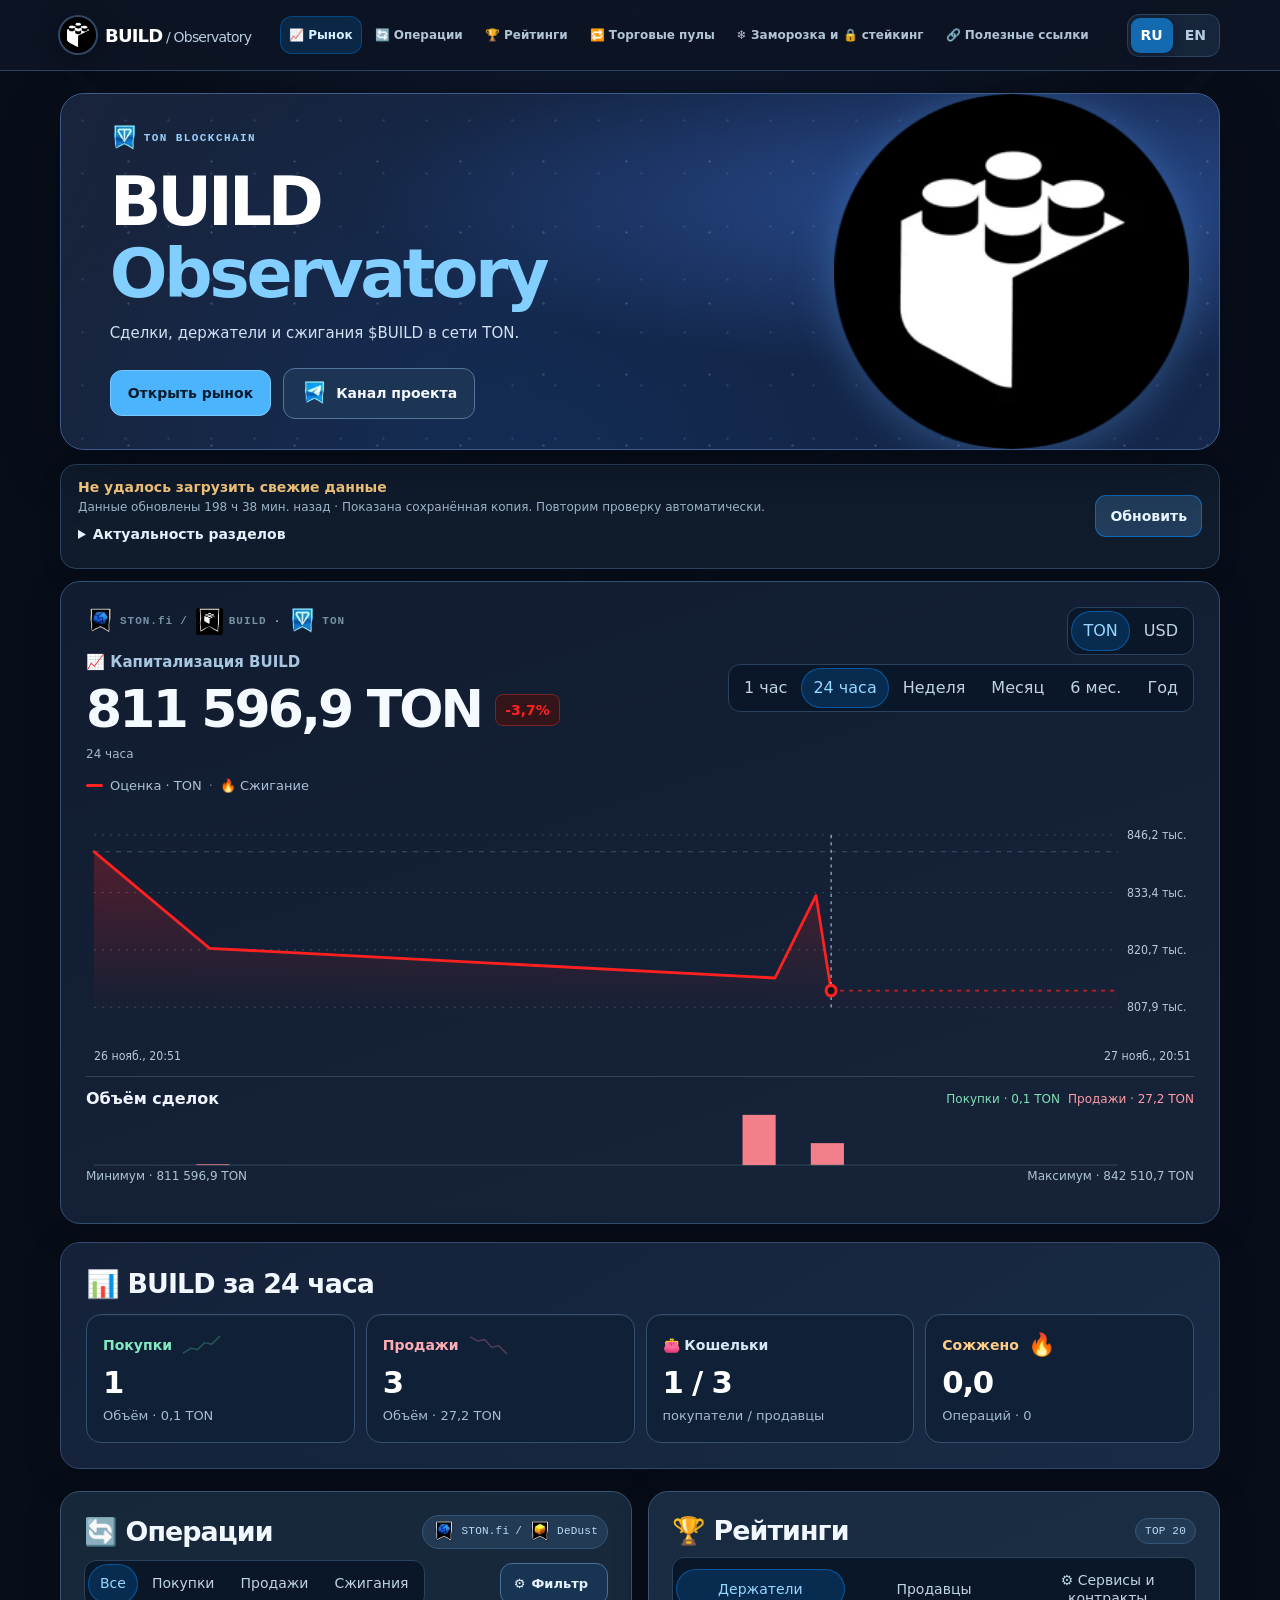
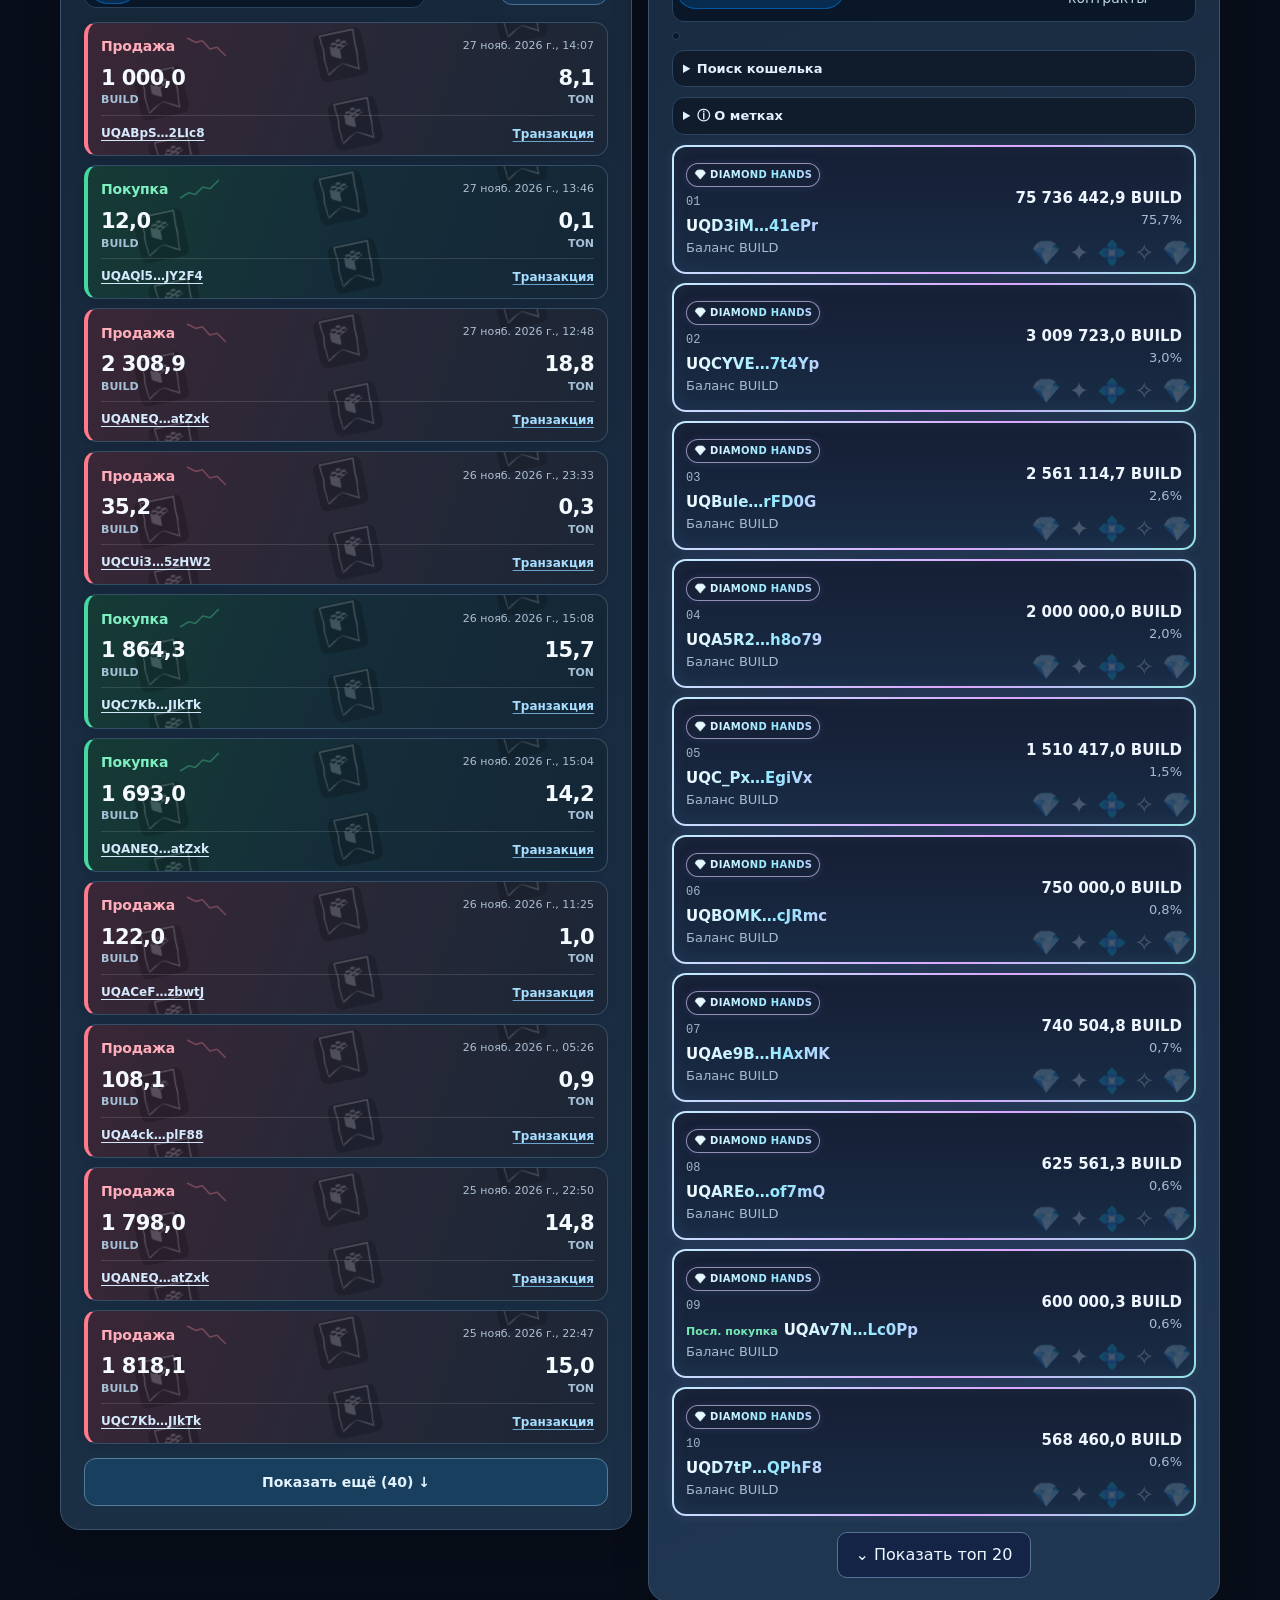
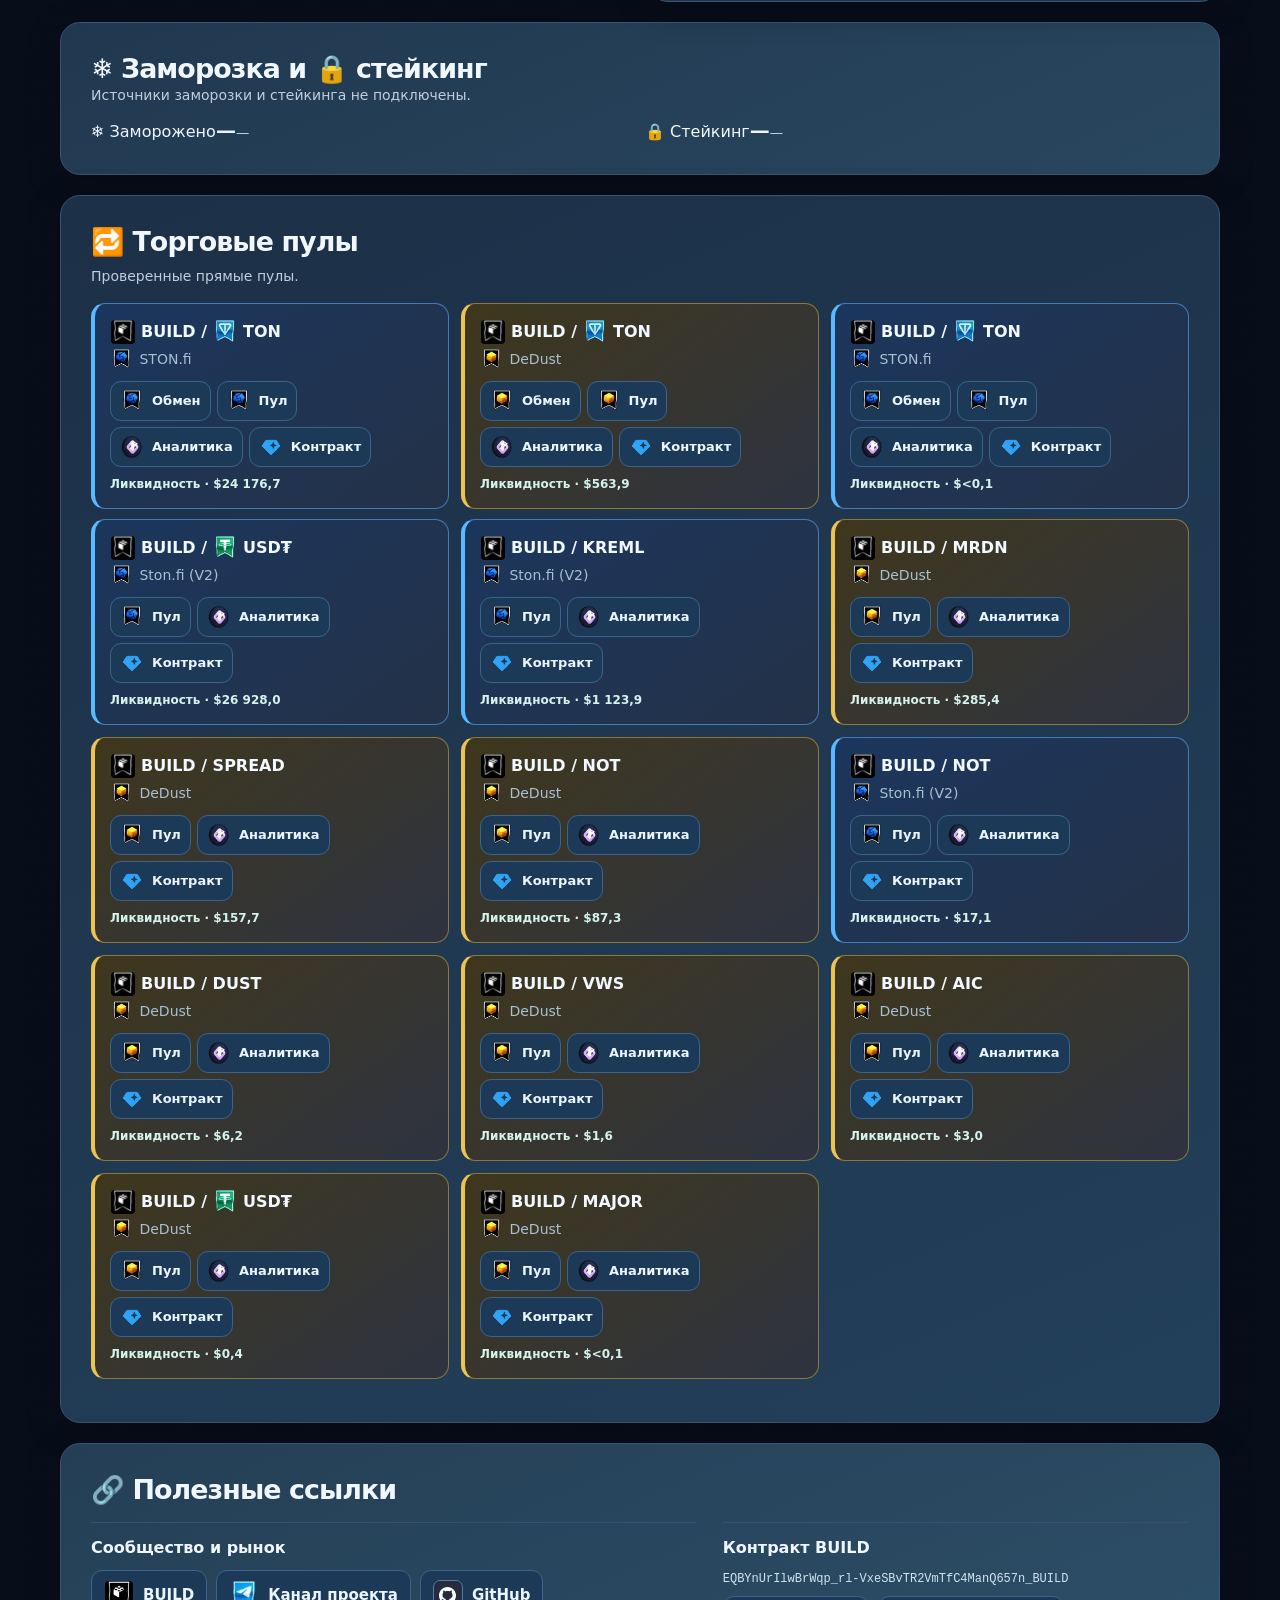
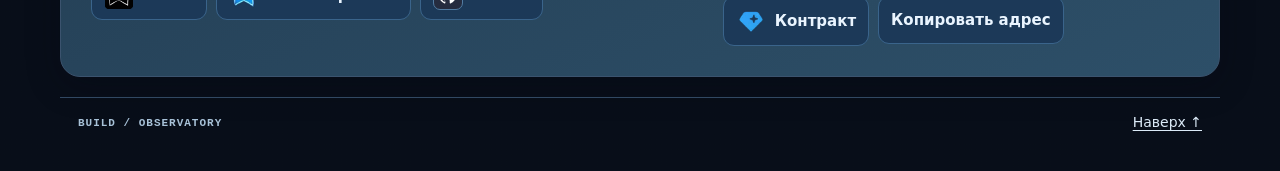
==== commit 6b0a4078: "Refresh BUILD snapshot" ====
--- a/index.html
+++ b/index.html
@@ -1145,7 +1145,7 @@
 <section id="links" class="panel resources"><h2 data-t="links"></h2><div class="resourcesGrid"><article><h3 data-t="projectResources"></h3><div class="resourceList"><a href="https://openbuilders.xyz/" target="_blank" rel="noopener noreferrer">BUILD</a><a href="https://t.me/builders" target="_blank" rel="noopener noreferrer" data-t="projectChannel">Канал проекта</a><a href="https://github.com/Freebielife/Build">GitHub</a></div></article><article><h3 data-t="contractLabel"></h3><p class="contract" id="contractAddress"></p><div class="resourceList"><a id="contract" data-t="exploreContract"></a><button id="copy"></button></div></article></div></section>
 <footer><span>BUILD / OBSERVATORY</span><a href="#top" data-t="up"></a></footer></main>
 
-<script id="snapshot" type="application/json">{"schema":1,"token":"EQBYnUrIlwBrWqp_rl-VxeSBvTR2VmTfC4ManQ657n_BUILD","updated":1795432661,"errors":["trades"],"refreshStatus":{"holders":{"attemptedAt":1795432631,"ok":true,"lastSuccess":1795432631},"burns":{"attemptedAt":1795432631,"ok":null},"zeroBurns":{"attemptedAt":1795432631,"ok":null},"trades":{"attemptedAt":1795432631,"ok":false,"error":"HTTPError","lastSuccess":1795432178},"rates":{"attemptedAt":1795432631,"ok":null},"pools":{"attemptedAt":1795432631,"ok":null},"identity":{"attemptedAt":1795432631,"ok":true,"lastSuccess":1795432631},"badges":{"attemptedAt":1795432631,"ok":null},"domains":{"attemptedAt":1795432631,"ok":null},"fragmentNumbers":{"attemptedAt":1795432631,"ok":null}},"holders":{"totalSupply":"100000000","holderCount":19200,"holders":[{"wallet":"0:f788c00a40eaf9a37a75af81cfeb5641c88f55c298c2e13192ea3a21b38df8d5","name":null,"tokenAmount":"75736442.911589083","share":75.73644291158908},{"wallet":"0:98544ca5fa77ee41c46e99025e1ea04655ecee2142a142b84518a663d239bbb7","name":null,"tokenAmount":"3009722.99796779","share":3.00972299796779},{"wallet":"0:6e95efe35d7b3d293027e04fae6c8e7cebcba499f1a009071879ae645fc42b14","name":null,"tokenAmount":"2561114.672028632","share":2.561114672028632},{"wallet":"0:394762c7e45bd3d01568e219bca6f0e1e927e5c20df30b9f3819cc2b63e2a1f2","name":null,"tokenAmount":"2000000","share":2.0},{"wallet":"0:320fb3bc0af55d47c00425cafde9f1c8d627c5ab6d52f1032dd5cce2e487c93f","name":null,"tokenAmount":"1701817.209129634","share":1.701817209129634},{"wallet":"0:720032f945ad9d95dacc48172d81f4a6d97d96d4feb53555b64580dbf1e24d24","name":null,"tokenAmount":"1516855.984246239","share":1.516855984246239},{"wallet":"0:bf3f11e66b98232beea2c104a060dcb4772e42f7d899435baf42c7b3ec880482","name":null,"tokenAmount":"1510417","share":1.510417},{"wallet":"0:4e30a11beccd70d3faa976e3aee6d75fe6e1ecbe9084d6c2891252b4a0119c25","name":null,"tokenAmount":"750000","share":0.75},{"wallet":"0:1ef41ad743d2a76085f94cbda496c1a9498bec42a1af707c034815adf69b4703","name":null,"tokenAmount":"740504.834032747","share":0.740504834032747},{"wallet":"0:11128ea8870fb72dd33e52bca50dc35906e905340a2e4f10d2bf5c40a86b687f","name":null,"tokenAmount":"625561.28106841","share":0.62556128106841},{"wallet":"0:2fecdce606900371803fe921273804bded44786b901eaa21e467eaa70da3cb73","name":null,"tokenAmount":"600000.289802217","share":0.600000289802217},{"wallet":"0:fbb4fca0a72b0705050804e0590e4478bf96dba4e685b1bb94d81316adba103e","name":null,"tokenAmount":"568460.004955217","share":0.568460004955217},{"wallet":"0:9a89e784ba40ee8a0e3e894cfebfb69bf4e6eff2bafe5a43dfa8f0925f39ab52","name":null,"tokenAmount":"500000","share":0.5},{"wallet":"0:e367f0305990e81d9d864c8a8803ce134a4991ff63909a3b7688f803a886196f","name":null,"tokenAmount":"462059.054483203","share":0.462059054483203},{"wallet":"0:32b8e54975a8e3f3c7a75b4caed0b60afaf1723da57d26ae823f7526d9da8a57","name":null,"tokenAmount":"275733.621019738","share":0.275733621019738},{"wallet":"0:ebb8bf4dab23e76cc46967e4a4a86e20fb646b92c0cf22e5b8c5aecab4f67f47","name":null,"tokenAmount":"217550.698020844","share":0.217550698020844},{"wallet":"0:014a25c008796a407ef9de4081f421ce19e02a81cc8ef75e18a4276c9c4c372b","name":null,"tokenAmount":"204393.716028429","share":0.204393716028429},{"wallet":"0:0f56e7842e66e1d07650ce70b1dcabed2e1063bed6d5505e5f6513c2f4ee1fac","name":null,"tokenAmount":"151500.416419127","share":0.151500416419127},{"wallet":"0:9fb53efce0ea16fe0c1545d7c6dff5f89f3e890d50962fbe9a980ec649e7aa9e","name":null,"tokenAmount":"143029.029035152","share":0.143029029035152},{"wallet":"0:aa5730855ee8a370a60269a8b7099a214e0f6d16ee78108403b8511fcc0e4074","name":null,"tokenAmount":"137673.16260447","share":0.13767316260447},{"wallet":"0:c9f8df6c6db876bcd99b27d0c03445a91dd66a5b6cbca80027a014b9ad8f5f55","name":null,"tokenAmount":"134730.48930673","share":0.13473048930673},{"wallet":"0:26d677cfe24dbddeb1452113545c5a8c1687461cc2138ff559e7748424de0ff3","name":null,"tokenAmount":"123588.489379699","share":0.123588489379699},{"wallet":"0:bdc38eb77da4cd12b0e8413107778a596db7cc56ea1c161637f9a5dba7134560","name":null,"tokenAmount":"119478.063580581","share":0.119478063580581},{"wallet":"0:c4df4c437201f0fb13ee874c3c9b521f00c21e091c548c80c24c7847deb6edd1","name":null,"tokenAmount":"110607.00848699","share":0.11060700848699},{"wallet":"0:00264355a5b8095dfa36f8daf28d9b3d6e8561090ebd831524b4c2b264d4dc8e","name":null,"tokenAmount":"106752.673909692","share":0.106752673909692},{"wallet":"0:f12ce1e995149326e7a23c093d71ae03d22cbaa97a40d8c1f78e02a9deb354ce","name":null,"tokenAmount":"104353.086013491","share":0.104353086013491},{"wallet":"0:21bf9c3d13b727670172704bad38246abe49aa6a30c8c3ccdb63b2b757cc98a0","name":null,"tokenAmount":"100569.392762139","share":0.100569392762139},{"wallet":"0:3e38d24e316e092f80dffefaa408c156c19ea242dbc6cefd5a5c799c80faadac","name":"drew.ton","tokenAmount":"100000","share":0.1},{"wallet":"0:8c517bd6a7fd72afc831dca4b989528d5c195c8a6b48e31a9d6e200fab9162ce","name":null,"tokenAmount":"92942.89649216","share":0.09294289649216},{"wallet":"0:16e85e4a2108d156358ac8ab525f1807f57938caecbad4ca410d42a8544fdd9c","name":null,"tokenAmount":"85000","share":0.085},{"wallet":"0:7b517194a586eaedf05c2536910b5571041f05830c5cfc2a5ffbfad325b3ffce","name":null,"tokenAmount":"83453.391136806","share":0.083453391136806},{"wallet":"0:e1d6def68c731b0c25a64abd8bdf716f60b367d081af08231d1c54f5c3dfe4c6","name":null,"tokenAmount":"80823.794121108","share":0.080823794121108},{"wallet":"0:96fbd752e170cba647a18b5ffad21de138695ee3b2a61f41405224ac02fa9a0b","name":"12345x54321.ton","tokenAmount":"73034.50824292","share":0.07303450824292},{"wallet":"0:2ea5f6f937c63e362613ea44e8fa6837c07d6dab512d6f316cdde5d6acd6d3a3","name":null,"tokenAmount":"66110.345735358","share":0.066110345735358},{"wallet":"0:b4e41a202c4b66647705d1b1d645cc407908408d0ebd3f756fd6601366965a5f","name":null,"tokenAmount":"65191.86058879","share":0.06519186058879},{"wallet":"0:3a667af721a74a2e85d88ff2e996a946db39bc2d32c0638f6f731b88d3f70684","name":null,"tokenAmount":"63490.8","share":0.0634908},{"wallet":"0:8c08af4fd9ba08aaf658d545c925d6160de0f31094b457c4b0b5239d23908925","name":"mma-series.ton","tokenAmount":"60429.97827339","share":0.06042997827339},{"wallet":"0:e3a73043bd3ec4ffb4e11737eccfed1a225149b4755f020e0f7f6e9d8018dfd1","name":null,"tokenAmount":"57609.888597843","share":0.057609888597843},{"wallet":"0:ba2904fe4f453772da48664f931f9af2146ea0c0f9881fca0de277320b3b95d2","name":null,"tokenAmount":"57000.00128224","share":0.05700000128224},{"wallet":"0:65ac0f156253921c6940e8d4479cd4d9a494e85d8e1d543bc007588ab879e932","name":null,"tokenAmount":"53468.303518118","share":0.053468303518118},{"wallet":"0:7cb833298be5585d05613523ed0cdc57cb244b6ef632656ca8fcdfdd3a796aa3","name":null,"tokenAmount":"50983.669806138","share":0.050983669806138},{"wallet":"0:2d2a1cb2e6cb62e9a5df2e20f0f4d21ad3fb96925c9683d65381eb7a940301b6","name":null,"tokenAmount":"50561.714016356","share":0.050561714016356},{"wallet":"0:a78f958ba44e2fbf118cf45a27bb54ed15a9fecbb928ab262ce7ee624a210b53","name":null,"tokenAmount":"49099.000000827","share":0.049099000000827},{"wallet":"0:62afa49a1de8c0d2a44e2fe0753f1f3f411393dddd438a70ed9cc21b45d945c8","name":null,"tokenAmount":"45328.96272066","share":0.04532896272066},{"wallet":"0:4b0940a21b961dabb0e79d0334cf1973dd61d2f858eaed25f7d16fb5664909e5","name":null,"tokenAmount":"45070.053560656","share":0.045070053560656},{"wallet":"0:f4ee91122753d9674d83e7cad3b8035a9b922c5bb8878a9b3376f8782dd3182e","name":null,"tokenAmount":"41850","share":0.04185},{"wallet":"0:2cda206e605546dff62052b3da57c6f34536faaed1fab91ee343e7e2546b77fe","name":null,"tokenAmount":"41332.217185991","share":0.041332217185991},{"wallet":"0:7a36d66d50849951f28341614ea8625a02a95e25bd2f324e4cda66a9e90d66ee","name":null,"tokenAmount":"38584.525549818","share":0.038584525549818},{"wallet":"0:a41e3537ba31b45fa627f45dd6a8cc561e1f1542c6d0b9933bbaee3b13e7def4","name":null,"tokenAmount":"36604.494868276","share":0.036604494868276},{"wallet":"0:85619c66dcf718641521cef452fadc892af89276ca93787573a6809ab50157c5","name":null,"tokenAmount":"36268.408712347","share":0.036268408712347},{"wallet":"0:b64564035a5fe27f776ad1e8caf210bb0cd04dfcc20c3ba9608ade2aaac8a09b","name":null,"tokenAmount":"35465.325596539","share":0.035465325596539},{"wallet":"0:b1aafd30ba7168830330910f678f43066155736426991215e329d9c014b604c0","name":null,"tokenAmount":"35000.921847058","share":0.035000921847058},{"wallet":"0:c5cc1497a10d8d168a4dc0bdee1dee41c13f7da77b850eaf936fe84f82449b97","name":"oboronitel.ton","tokenAmount":"34523.03094897","share":0.03452303094897},{"wallet":"0:b0459b2ad9ba099f3ccd2557f072aada30f679b177d6b9d801748ed8c9d038cc","name":null,"tokenAmount":"33927.566377268","share":0.033927566377268},{"wallet":"0:147791cfc8f00d004b73b896e674237ae71745868ac1464e32352502d48ef815","name":null,"tokenAmount":"33565.054457199","share":0.033565054457199},{"wallet":"0:6a10910589a9e52dc0ecd15d19145f282a9c8a31ef5cffda0721343bc306e417","name":null,"tokenAmount":"32080.337750604","share":0.032080337750604},{"wallet":"0:6f6813fe0652888be28a653aba567747fcbbc38a5d1b8b1f30408b623120d41e","name":"brucewillis.ton","tokenAmount":"30631.221199111","share":0.030631221199111},{"wallet":"0:505e1385cf86670b5ec2955e74eda736337a39225361a8b67dd69202e199b1f5","name":"riocool.ton","tokenAmount":"30266.865749811","share":0.030266865749811},{"wallet":"0:32ccb547e94b3f0ce7e297af500bf4412681f69bf0f91feccc7cfda1341bcb3f","name":null,"tokenAmount":"30160.689789692","share":0.030160689789692},{"wallet":"0:06abfe3490bbc19655c8cdcee048532e4122f66d3a2050d463833c2e75cd2fae","name":null,"tokenAmount":"30000","share":0.03},{"wallet":"0:de5844cfe1c7f0e09efe48c2cd57feb539f05c31e119f004e47e3c33f096bf75","name":null,"tokenAmount":"27415.688601949","share":0.027415688601949},{"wallet":"0:115435d9b20ae57294f0c333f9d1cd5935d3af7ffbfb2035b3f4e181b4eb4289","name":null,"tokenAmount":"25350.282112205","share":0.025350282112205},{"wallet":"0:2dfd5e74cd9cd05bb86316da9a8f6d193e737b7e9e05e57fdc2905b192dfc330","name":"pewpewgogo.ton","tokenAmount":"25240.630273741","share":0.025240630273741},{"wallet":"0:efc8a0bd6e6d5e78d2d0f3a0c45dfdbde01e551f4537f50268849feddf1255fa","name":null,"tokenAmount":"25072.033914269","share":0.025072033914269},{"wallet":"0:e4dd92d28bfa97863af622d8036974f654fab851c92279d7906509aa8481b6bf","name":null,"tokenAmount":"25053.765233514","share":0.025053765233514},{"wallet":"0:b1436bc72ab58ed26a5eda52306563a2c39b38bc94587a2733b03cd8d28464e9","name":null,"tokenAmount":"24324","share":0.024324},{"wallet":"0:f43c1179dc311fe995efb663e40513d728627eb755b11eff5896458660b64de0","name":null,"tokenAmount":"23479.294493419","share":0.023479294493419},{"wallet":"0:9bdc318a50a70cf7e89868c1da1475176a3c283316b11f8e0a97660cf1558a53","name":null,"tokenAmount":"22227.595795955","share":0.022227595795955},{"wallet":"0:34d72a40b10d1dfe55937971881f1edcb89d854dd9bdf656c851b1f8ed009662","name":null,"tokenAmount":"22096.914811073","share":0.022096914811073},{"wallet":"0:542c9dbbdfdacf481b5152fed28903b09a0a18e41db99c941ec58e76cf9c29ea","name":null,"tokenAmount":"21079.055382168","share":0.021079055382168},{"wallet":"0:7586c5ff798864548e4f23282199c1b72329f5b5f1e277473a45a5aad81a64ee","name":null,"tokenAmount":"21047.904790594","share":0.021047904790594},{"wallet":"0:5ba711cdcab2233d4d696ce5a6a13b327f17cb85fa1a3c2e575a8f93b709446d","name":null,"tokenAmount":"20882.59010207","share":0.02088259010207},{"wallet":"0:383ee505b8187a0616c11a31fd0fb43f0bec474ba1077e6c53a516b4d8ef5d93","name":null,"tokenAmount":"20850.000527001","share":0.020850000527001},{"wallet":"0:6b2a7d4c64c6593c880818300a7a1f729d908208ad057d89fe4719ef0155752c","name":null,"tokenAmount":"20841.276829677","share":0.020841276829677},{"wallet":"0:e82417df5f04acf1d5059d9885f160f502f0bcbf7e13e84e7dd2f2d8e0a76ea0","name":null,"tokenAmount":"20173.570369067","share":0.020173570369067},{"wallet":"0:9ef832724e7ad7565c66349d1d81a8c16866313d8e3209beacf44acbe3fefc3b","name":null,"tokenAmount":"20000.737803622","share":0.020000737803622},{"wallet":"0:7711d5766a3a9c1ae0cc8045954685532008466f3c28882ec79224bdd9cfa7af","name":null,"tokenAmount":"19694.818945523","share":0.019694818945523},{"wallet":"0:d9d0996ce3668213a1cd9da75a2ff4bde0a148d26ee97b06a48c233aec34162d","name":null,"tokenAmount":"19556.293955","share":0.019556293955},{"wallet":"0:ce8348201bbef3d39326a69c5d3df7733f90db022ae86daea462adcc562a750a","name":null,"tokenAmount":"19112.251354071","share":0.019112251354071},{"wallet":"0:c126ff17454a3c38c72c6f7fa1c171df4f1aeac69c66b261dbb20d603c9799df","name":null,"tokenAmount":"19101.64443941","share":0.01910164443941},{"wallet":"0:71b863107573ce9dc948647bc25828a8463beec61fb3d7d6dd48d3683659a80a","name":"4815162342.ton","tokenAmount":"18923.406252102","share":0.018923406252102},{"wallet":"0:104aa9a93849d677138474a768831557a5df70d9fc3cdcd1ec66e8365b6b09c1","name":null,"tokenAmount":"18869.070978052","share":0.018869070978052},{"wallet":"0:50dbeb612583b7d436b126328b8085530b999091acd174f1ddda3d4f807a6322","name":null,"tokenAmount":"18463.309431024","share":0.018463309431024},{"wallet":"0:1f0132ed1fb5a3e053c9862990d5b8e48ee0d2999af11cae18b9b22b9acaac1b","name":null,"tokenAmount":"18341.195763073","share":0.018341195763073},{"wallet":"0:608cb20ae8fd1a4cb1de598fbc015cd1a00d553d1f267309a676ea18b559872e","name":null,"tokenAmount":"17207.322842121","share":0.017207322842121},{"wallet":"0:f675be805689d8e7c6cd63e0109aef16e2145ea7bcd4aad5f6ec23c1ea34e3da","name":null,"tokenAmount":"16902.256163192","share":0.016902256163192},{"wallet":"0:711eb3521dd2f8be08d64fc769971bf00df49167f8b2f2cd15099fd02e07f525","name":null,"tokenAmount":"16476.147749","share":0.016476147749},{"wallet":"0:21bde99e647eac0a76e4cfcadf62cfb3402e7b1305e3e92c5fd12133f45469df","name":null,"tokenAmount":"15222.969051553","share":0.015222969051553},{"wallet":"0:2df80002357480dd6e5601415a28801666499d42941373a570854aa3c143fd6d","name":null,"tokenAmount":"15190.45890504","share":0.01519045890504},{"wallet":"0:aafb220033671f6fd57ba080afea0827a977d2f14939850ca084d077585edac8","name":null,"tokenAmount":"15186.807031997","share":0.015186807031997},{"wallet":"0:9d43c795736f88570d78da16160ac946dfb9c2142967e5afa03e201877680c02","name":null,"tokenAmount":"15157.244203893","share":0.015157244203893},{"wallet":"0:5a591b70d2d10690b0e10f6cfa1c511e35c409ff246596cff6ba91d4aadd140e","name":null,"tokenAmount":"15001.204370188","share":0.015001204370188},{"wallet":"0:f727cad70c52b25eb34217c979b09498299000578bbf71b26f4f29a45f0576a5","name":null,"tokenAmount":"15000.060560767","share":0.015000060560767},{"wallet":"0:e18f746a9e300d6766138ac36878454ff9c46fd0d2b0a91c8338db00d362202d","name":null,"tokenAmount":"14999.991978107","share":0.014999991978107},{"wallet":"0:1b60f4e2ed104a58740e0c3c8f8a606f975f49d3fe8b1305b7c9b129e1cb30f4","name":null,"tokenAmount":"14986.55","share":0.01498655},{"wallet":"0:586fe7ddbb530ad7b4575671af6664ab152b341fbec20b5a68955c419ce776c6","name":null,"tokenAmount":"14873.281930904","share":0.014873281930904},{"wallet":"0:96b811345d38a4de107564c286293054c92e29231ee93a7a428c851a3b8bef47","name":null,"tokenAmount":"14736.293078622","share":0.014736293078622},{"wallet":"0:e0df96fa08835c169c649debfe86d4119603bef0ec269788a21d83fb2abfecf3","name":null,"tokenAmount":"14558.225863516","share":0.014558225863516},{"wallet":"0:52c557d2381000fdfb799d5ae2da3edfea59b2a6eb47d4f109d76f127ddb7e5e","name":null,"tokenAmount":"14367.40608","share":0.01436740608},{"wallet":"0:127c89ce02b952f5b42d685571e7243f1eb133cc021f1241838deac357d23046","name":null,"tokenAmount":"14018.949360629","share":0.014018949360629}],"asOf":1795432631},"engineVersion":"1.3.0","methodology":{"valuation":"last observed swap in primary_pool times CURRENT total supply; not circulating market cap","primary_pool":"EQBka2QNtPb0sTQexdn9c6eMFK6ueZtzqEMcYLanm5LRpHyd","sellers":"sum of successful supported native TON swap sales; service roles excluded","holders":"balances excluding known services and identified contracts; unclassified accounts may remain until verified","burns":"accepted burn notifications and zero-address transfers shown as distinct evidence","usd":"historical TON/USD rate from CoinGecko","history":"incremental confirmed swaps; missing intervals remain partial"},"serviceRegistry":{"asOf":1795432178,"source":"https://github.com/tonkeeper/ton-assets/blob/main/accounts.json","sha256":"4286bd47e11399901a7d713c9e98a5dba17300d76fe272f4f5d46110a84f4e2e","entries":{"0:ad8afecfacc248996885d8be6824280f9f3a7e54c2f6080b7971b9f556c280c4":"Crypto Bot","0:dddcd3cdad60af4c0d69389f567ad51d0c263fa4968d655ab424c69aadaf9322":"Wallet Bot 1","0:436a76c2794a88e3fbfec6b9c0374fc8db046f10868b835420d9937973a665d4":"Wallet Bot 2","0:6e814e6450e8c578067bb656298fb4d01397dd15018d7f34dc369eaba4c2111c":"Wallet Bot 3","0:5f00decb7da51881764dc3959cec60609045f6ca1b89e646bde49d492705d77f":"OKX 1","0:f15db2c62cd86aff0860d39c491fc73a31395fafeb5945e644498562260c782e":"OKX 2","0:e7e86da08742ed933434ffeb8f08a63c7e100ee842e25f599a9cbf0891574a6c":"OKX 3","0:0338def34b84c6ee9134a04ab1601450be446340a37ae259de57cb37bdb590cd":"OKX 4","0:a30a49ec725e9f57244b66af4c2da7ab76004b4fce80d3a34b1cd0c37762abce":"OKX 5","0:24da1e7b8da901e5b3dd0f98c397feb6e5a5ea483195a8b6bd0682cf2c5327ae":"OKX 6","0:7f2e84c723d8b6b6b1aacf810c8c26ab23c22022b464b87104b2d3065b0ea70b":"OKX 7","0:854ec4521efd52ad43bcf1988e4c44ebdf9a26ad18fa51abfdb685fc3b348a5c":"OKX 8","0:f9bdc0de461c1a2e002fada9550bbb095c8f9f73668d70c517a9cc7e050f8e5a":"OKX 9","0:9b9b739de2527ae72d21083f5198d710c7288453b4733e57ecadb2e189ac829c":"OKX 10","0:b31535e934db05bbc220267467903c8108bdabcbc2a06588838b726ddf589ef0":"FTX","0:57eb74407604a19f7e04005315ef70aeb7b675e6551977586756f6baf12125ee":"MEXC 1","0:1c7bd690f4f93de8b93db5790129dab65926c6e1fc9b57380089db5529516630":"MEXC 2","0:d887d0e2d1c4fc4126e71c970d33ab1896940000eae703bb1ab6cecc830777e3":"MEXC 3","0:7994848c1fcbcbc57a6a5a987b66eb424b8b54e10759b6b514a66b600c2b0eef":"EXMO","0:8d195793baad9a08c46dc353aebe999341dabd07721b9725f19e18abc3d10d92":"EXMO Cold Storage 1","0:26ab8ae763a3a7c3067d882b7b01cd5d37254cb8768f57b6a47c00028effc7b8":"EXMO Cold Storage 2","0:0130c77346e9ed82df677d107ad6a775c11f9c18f6a05c0dd17906b355850dad":"EXMO Deposit","0:342a359e38357c083968129fddddf049ef5c47315bfbef27505a356bf9f02d65":"CoinEx","0:555f3053e257130374bb831ae0e219e5e5f9ec0ca8f8a0d133369d3d690c64c2":"Huobi Deposit","0:85af78e8d035e920117cda654615cdf371d464480b629e110d3c5310d85ab362":"Huobi","0:80d4123841167ca989ac912443cc99a4b9c1a87584536427ff6fd85c92395ae9":"Kucoin 1","0:b37e57033db21d10b950e6143b658c10c3bf425bd193025960aef7f22dbcf4fc":"Kucoin 2","0:07ce60b7e5f255a88c3707f3fbc79e2cf924ed6b4b7d09c6324f0ba2338a48fa":"Kucoin 3","0:a14b1f452385b2bb984ad2c4441e1d23cae071fdfc096dfba53ebba3b6ff1d10":"lbank.info","0:75726a716f747e60b0371cb0d5d35471e8e1e931003fecc3a0961a8bd82c09c7":"xRocket Bot Cold Storage (Old)","0:c1dc654b598ab84cda4f12372efed8907cedf0901865a58649087373e01b1c24":"xRocket Bot (Old)","0:45614fee399c43d77bb597558791831bc0ee31754cbb2b5b1fbf5a3488ed9940":"xRocket Bot Cold Storage","0:011a8f0a0b36b779af033473274966666d1cd6fb4e77df679375fbd6f970d012":"xRocket Bot","0:c3f1da8ecda8f8cd42bace224ea3f1b6971eaa7f54c492d4d190527b4f573f7c":"Bybit 1","0:4a1f3ebcc66bdcefa90245bdf541a50ada1c688a487534b1587abffd93038834":"Bybit 2","0:cd525c15904d7b4027eae08b318624260f371ce8c9f4fcca0cdb7b583854107c":"Bybit 3","0:ae62a192da96e266161a702cc9f6de91c0c3441f17ceba51bc442dfb2031a30a":"Bybit 4","0:e3ce05c4da977132c24a3b102da8b5fbf2ea9173337b49de346e4a4b057f7579":"Bybit 5","0:e33ef85d174eb457c072d1ee10215b69ab9b64192f7421302ab1c8e26b7ad4bd":"Bybit 6","0:7f97f36dda3f7dedc9e12f8c09c4f89e7fbc17527ab3f67de4c3b155297a56e4":"Bybit 7","0:7d133d4e425c8e00de015513a44e66e6d163b21e71720aec7579965e5de28c55":"Bybit 8","0:f2dc1860686cd658987e2bed8216532d8c004460dadea907cc7d4ad7236c496b":"Bybit 9","0:4a1c20bc9a6f9294f75f1c87a7f383a8b73a483a2e6dcb3630ddbe78b3ccad00":"Bybit 10","0:008bb088e81e38d583826901093567027cc1575ec744ac354fa4eeec302d166d":"bit.com","0:1882478daef1b7ed200cbbdc201bd4ed0b24c2e5f1a4c7c15aeb7e3b1a759193":"Coinone Deposit","0:a4d2072b1edc1355fc7fbee0095beec7889a2d3cfaa9edcf2ce9e128631abbd6":"Coinone Withdrawal","0:f3f4ed0913ab555d023745058f1a6c55a49d4876593cb9bdab1f780a99b185bc":"Paribu","0:f9873509de5a2f97f7b2805f5f7aafab447f43c91e751cc8efabc6d2ea09d78a":"BingX","0:b496b8f73b469ff06a2d89e62c4d70a103fc228c821537b49dff092060bc281f":"Gate.io","0:60ff0b28e2b3839bef250a81be9f2e78a6265b980ec5d24df4e44bbff2c3fb25":"TIDEX","0:23eef28b6da5a368d6c0b8028fd5ed47c26758676bc9db1b5653caaadc969f91":"CWallet","0:00ffafa9fb3d4f837824436d19953c792be6632af73a9b82c4dc69ca07195087":"Matrixport","0:b58c73481f25a280f9705ab3424be850614d823256263ecfa049fa9fb917720d":"QMall","0:00b402b789e5626e1c61b50c5dbe2024426e92f16c0c2fb735396df96046b5fa":"BIT","0:2c54797319837b4c6d014fc991c1a8d4294dfd4d6cec4937e370f1f27db0423f":"Bitforex","0:6a5a76a1538cf9596590ec3708470649c342624bf92e63a6a7a15254ededa904":"Bitfinex","0:59b065c5d66261a5317660e96eee476aa6a11b749bdcbe8c0d1f3dbf24200d1c":"OMPFinex","0:3cd5ad54b190a71caab984b0f210e3742c7f2147b7e9073377d7c6b470017362":"Bitrue","0:6c53cd87cc0d33486db42c1c7fc03dfaeb2f7b815afc368ab1aee567edda3f72":"Coinspot","0:9a582c23266b8ea47eb71118a3c040d42b230b2266fecffe2d3cd390c0922c35":"BigOne","0:dd528505af15c6e5206bdd8f6c9a3b541f80ca98ae8a5066ab3ff8de1ff5e678":"Farhad Exchange","0:2b6f3cda567c385f0645486f3c665a451f56b2969d1be57d86eb77c6077a81d1":"BitTime","0:cdf7f0d7c09036f064272e3c429ed570be49ef29eb3a735b64bbc17915073732":"Bitget","0:e9c0a24ffaa6aa4f228890e71ae9550bfc53a6c57e643bc31c240e18727ac1ce":"Bitget2","0:336502faf83ef5b532d315ba71450b661c90e83fce64d8bc1fd2bf642f3555d9":"Bitget3","0:b308c7f9b4f596f6250175885972549871b05c70ed3619fd5a939401eea972e4":"Bitget4","0:e2d1df206b372db1f3b890e60d185b67aa0c9f1b6b6ff60a05091c8c01b40ac4":"Bitget5","0:7a0dc94da9f48b968dfb87be38d4fab7286288db7a04d3081feee177376d9089":"Bitget6","0:8785ef5ebb0fd24c6911d10f43c00961e9748fa54297a1ac517e3c5fe76bb0be":"Bitget7","0:213b6804c2082135a4a803da8e3b30cfed51aee9af2ad2100334b7f4711d3bcc":"Bitget8","0:573dfe99490a041703e977e4724135c5b8bea0bea67839612247451ca9d5c4cb":"Bitget9","0:de2519a527de7e1d4c1028bdb74e022b28a6e370e4fec3fc27d8d971308f99bb":"Bitget10","0:06476e580e250d0abec5c365a711833483c581d57b908be37d56bdb0e338c312":"Bitget11","0:c9959a997e1d4e4383d8db37b86d2101ce78dcf1f1b3904d9888fe572ef0efd4":"Bitget12","0:c07e51e5b694937758f45f4003071c84f4c4a68bdb168a22c3d6c8b89cd6186f":"Bitget13","0:1797a5c4c50a2b312ce9927ff6f12efd3b0b58ff311445118c2d2e64312b5d79":"Bitget14","0:6083005b354ab1c4785aa8ce8293ee5c9c182e9248f27e9c9074f35c16342083":"Bitget15","0:f99b14600ae44d2f12b178e8c6eabd78892ae82c5e45b6898f9deb7eb203f9c4":"Binance","0:8e91b50381c36dd42accdb51f5cb5d96848568b4924f8079b1a5ae7e10f43eda":"Binance Hot Wallet","0:ca1d9edeef40b3a9dbd9082f3767859547c3ce0bf641d09d58e33a3cf06fb309":"Binance Hot Wallet","0:a2faca7adfebd5c5970108d1f79065cef32b0c143fb13489066b684cdd7ee95c":"BitMart","0:5d5a830e48214791f4ab5352900c624d3bff3c5efd630196b180158eb789990f":"Nobitex","0:cad898b200a0934ee416c2039bbf3f5d7f1a323172875b3c19d378a6f540f7b1":"Nobitex","0:4532d5bcdfb05d3275cbf255bc91c3635cd48d63b719441581c5542a4750fdf5":"Nobitex","0:a32d52ced80a23fe4fe90ba94593ef686de03f9fbdaa069e642826a95234b982":"Nobitex","0:fac8ffcb6f89572a1232d59e91c65909ae408663fd2ceaecd35f35b5e9d670f4":"Bitpin1","0:c14ce5d772539be26fde315a505a1e0514104e76eef776f0b845e57df0557ddb":"Bitpin2","0:dd36441bf4aa8a6a6ecfd763efde1eb82dd86bdcfb1456b45ff4b73f87657184":"Bitpin3","0:402f5d4f4f8bea7b0bd511b9d3771834c1a22bbbbc8a326035eb07aa24f5c9f9":"Crypto.com","0:ca6e8f2a3dfc875b8673d8677f3818c4b8c02d1aa481a86a0c61bd09f8269f1d":"Foxbit","0:60def37fb0e6f41b18a73c2496d96b25442344864ca0ed97189a6f37e2439c56":"Richamster","0:97ad93444915089e812238ff10abe9066d0b03ea3dba2a8630fb9c9f88aa455c":"Wallet in Telegram","0:1f5806c73d03bbc96eb7eebf16067f1f2e8e270cfa16d57001aa9eaf7456f008":"Wallet in Telegram","0:1b44ec553616b0e4551037038834bdf0bdaa1f0440e10f3331d9841585612a68":"Wallet in Telegram","0:cf06c94efdae26faaa1d85092fc4daee78eba09e69c36dac051c1d8ffde35f40":"Wallet in Telegram","0:91887059ba56a03790b0696d7a402ac0691dff62fcd398e813f97d3b2736fa58":"Wallet in Telegram","0:6db0f022632b6269f0d4dbf8ea60a8448bbc2bcfc6812e31af8cc6405c268af7":"Wallet in Telegram","0:dd6ff02c59634745529b99a8d5beeea9f6c38a9188e6a7e96a424e3820c8ac0a":"Wallet in Telegram","0:023895aef955024920a291c6f3715e291df1b3dd254eafa8b09e21a2d58d5897":"Wallet in Telegram","0:f5066318091a8cfb530ec732104ce38f7783d92a6679ffcc0ce0960b0e94c7d0":"Wallet in Telegram","0:0c5684355f5410a923fb7dd59314905dc7ff157b28c9130671c7a4f17007e898":"Wallet in Telegram","0:23fe558cdf44249381aef36472e64a5072a24ba97fb61b2f5791da6013aec92d":"Wallet in Telegram","0:b7be71ac1b40e436db36721d9c20e82d44e78fc1e86a8ad15e00b1cc16831dcf":"Wallet in Telegram","0:55b7223f04dd1f2e1b3f28e4ad628fe6cab60004f280fb0a58cd27fc590b2eac":"Wallet in Telegram","0:659dbf460831a72795c4a9a9872fb4a3e7fd302783068dae53e8f2a5c150084a":"Flipster Deposit","0:d0a6eb95408e95ce97b0ca597fc523ff4809523635e8f519e00fdcbdf42f0c54":"Flipster Withdrawal","0:ec85cfc7fd1009362e421b5a0141f510d6540107ab73e7829fda1ef9e97a75e3":"CryptoBot","0:817438e5b0e6eb113ab74d73fc95f7ec19247dbe6ee27a42c3d0164d614c3ca1":"Ourbit","0:66a1e72196d64d6faf48fa4b2ea861f67b0484d2d14a59caf701d8c286ce44e5":"OKX 11","0:419712bc541c4489d6f1c38a105722d293b8847fd54f2717ad69142911b8be5c":"Bitfinex 2","0:6c25b5f2fe5ef1a6a1978f611f61a50883fd50a0822b19176445fca931823263":"OKX 12","0:14de4b02647941779108b7b99be85596260ccde813351000055d744dd8aba04c":"CoinEx"}},"identity":{"byWallet":{"0:f788c00a40eaf9a37a75af81cfeb5641c88f55c298c2e13192ea3a21b38df8d5":{"checked":1795432178,"domain":null,"linkedDigits":[],"role":null,"activated":1757669601},"0:98544ca5fa77ee41c46e99025e1ea04655ecee2142a142b84518a663d239bbb7":{"checked":1795432178,"domain":null,"linkedDigits":[],"role":null,"activated":1734016247},"0:6e95efe35d7b3d293027e04fae6c8e7cebcba499f1a009071879ae645fc42b14":{"checked":1795432178,"domain":null,"linkedDigits":[],"role":null,"activated":1785321103},"0:394762c7e45bd3d01568e219bca6f0e1e927e5c20df30b9f3819cc2b63e2a1f2":{"checked":1795432178,"domain":null,"linkedDigits":[],"role":null,"activated":1734014970},"0:320fb3bc0af55d47c00425cafde9f1c8d627c5ab6d52f1032dd5cce2e487c93f":{"checked":1795432178,"domain":null,"linkedDigits":[],"role":"STON.fi Router V2","activated":null,"serviceCategory":"router","roleSource":"https://tonapi.io/v2/accounts/0:320fb3bc0af55d47c00425cafde9f1c8d627c5ab6d52f1032dd5cce2e487c93f"},"0:0455ec693f1ab5abbb73eef006d7dc3b60f7880661e4919eac25d450e68007f8":{},"0:841ecee1ab7b25b67c678e3ad4c0c20e0a5a9c62b068fc0da56d33d97f638a72":{},"0:0d110e78adb1800f6455741051c531bbe1ee4620e5381de44a5dbc9bc54f9ab5":{},"0:027853c0b767422461814e104fa5c8e249b419f8543c529e293142bd8747736f":{},"0:0f56e7842e66e1d07650ce70b1dcabed2e1063bed6d5505e5f6513c2f4ee1fac":{"checked":1795432178,"domain":null,"linkedDigits":[],"role":null,"activated":1710432017},"0:01a5236f30e4c21a5f26a52719a9bb89f9e36433cf6bfce0ee56a6fc31faf62c":{},"0:6ac7c84df589e27b962751754cbfbc5709aed898fd8507211c139207af1acf6d":{},"0:cad99f8c5a1432a7b251c84ebb64e6232252e6c44c42335a8430ead41d9911f6":{},"0:c2e1334d93b7fdac07fb2e8f0b7ffe98c4e1223d7beead8255db8ad05b3ea35d":{},"0:4210904cff95ca5346cb2e61fc909f31a9dce7bab5479a76ecd9e7d105955718":{},"0:ff5aa840f65151dc716ced1efdfb7ff79f7fd5c4b329140008e88bdcebcaf6db":{},"0:eb21bafc7761c4ea2ba3f4a898c29c792956f1044b87b9fb67b0fbaf3540491a":{},"0:dae15ccba7159b092a72a3a535a5f8b2bbc788fd2d83b1d3065dc6f37def233a":{},"0:52134773a9803f5ba133f01592876a55763d347fc44e04b93f694dbd8968ac05":{},"0:005df4a546b23dbf68f6b5c1c8453b6289651b8f7a9473c39e3bbe8c3a2591e7":{},"0:00003e59ba740b143923b3658f8072672ab48aff20a8d59dc16c6f9589dcfea6":{},"0:bb29babdc7b9f5dda10272308db8d4e3d7d37a15bbf4adc8a0d04eebd7ba0922":{},"0:b7cff491c68a977d596475a463e6a1cd393f2363be86e8a6a2ee967ebd841d7c":{},"0:17159dab0539e6a80a75307b2ceb8dec55dea92dcac31ba71ff734a66028958f":{},"0:57be0df2ed68f1ae6ef930ac6308905b93a0b98b45a202eae4fd9fdc276b100b":{},"0:333c49d3e19fd118682abda87a50adc55f912eda05f2a9dfac3ce0ae8a032026":{},"0:46326c97c3896535499947d368bceb7abe80f565e3de8f777efe65b789103c67":{},"0:270d5f13631fea73c410655202cdd355556f70b4041e8d5b50aace2ae150a97d":{},"0:cdadbecdfb925eade1d3757091484fa5aaf04e8533f4fad86a8c9bbc73ff0285":{},"0:25ea2c81a17f85e5df54ec7e66f9aa8fbff4873d4b685e5087833009bccdc263":{},"0:858ec3072dc03d8ed4b5d73e6c9ebc43466be0396db201398f9fca9569c979f4":{},"0:e6ca17b9e9a34f0b7bce6e2105af89d90f9ae5275b794021f060da1ac79c64eb":{},"0:d4824dab47581831cad429aa595fe2c8406c0e94ef8946f3ec2843da01d1f8be":{},"0:720032f945ad9d95dacc48172d81f4a6d97d96d4feb53555b64580dbf1e24d24":{"checked":1795432631,"domain":null,"linkedDigits":[],"role":"STON.fi Router V2","activated":null,"serviceCategory":"router","roleSource":"https://tonapi.io/v2/accounts/0:720032f945ad9d95dacc48172d81f4a6d97d96d4feb53555b64580dbf1e24d24"},"0:bf3f11e66b98232beea2c104a060dcb4772e42f7d899435baf42c7b3ec880482":{"checked":1795432631,"domain":null,"linkedDigits":[],"role":null,"activated":null},"0:4e30a11beccd70d3faa976e3aee6d75fe6e1ecbe9084d6c2891252b4a0119c25":{"checked":1795432631,"domain":null,"linkedDigits":[],"role":null,"activated":1668426330},"0:1ef41ad743d2a76085f94cbda496c1a9498bec42a1af707c034815adf69b4703":{"checked":1795432631,"domain":null,"linkedDigits":[],"role":null,"activated":1753971055},"0:11128ea8870fb72dd33e52bca50dc35906e905340a2e4f10d2bf5c40a86b687f":{"checked":1795432631,"domain":null,"linkedDigits":[],"role":null,"activated":1753974944},"0:2fecdce606900371803fe921273804bded44786b901eaa21e467eaa70da3cb73":{"checked":1795432631,"domain":null,"linkedDigits":[],"role":null,"activated":1736778470},"0:fbb4fca0a72b0705050804e0590e4478bf96dba4e685b1bb94d81316adba103e":{},"0:9a89e784ba40ee8a0e3e894cfebfb69bf4e6eff2bafe5a43dfa8f0925f39ab52":{},"0:e367f0305990e81d9d864c8a8803ce134a4991ff63909a3b7688f803a886196f":{},"0:32b8e54975a8e3f3c7a75b4caed0b60afaf1723da57d26ae823f7526d9da8a57":{},"0:ebb8bf4dab23e76cc46967e4a4a86e20fb646b92c0cf22e5b8c5aecab4f67f47":{},"0:014a25c008796a407ef9de4081f421ce19e02a81cc8ef75e18a4276c9c4c372b":{},"0:9fb53efce0ea16fe0c1545d7c6dff5f89f3e890d50962fbe9a980ec649e7aa9e":{},"0:aa5730855ee8a370a60269a8b7099a214e0f6d16ee78108403b8511fcc0e4074":{},"0:c9f8df6c6db876bcd99b27d0c03445a91dd66a5b6cbca80027a014b9ad8f5f55":{},"0:26d677cfe24dbddeb1452113545c5a8c1687461cc2138ff559e7748424de0ff3":{},"0:bdc38eb77da4cd12b0e8413107778a596db7cc56ea1c161637f9a5dba7134560":{},"0:c4df4c437201f0fb13ee874c3c9b521f00c21e091c548c80c24c7847deb6edd1":{},"0:00264355a5b8095dfa36f8daf28d9b3d6e8561090ebd831524b4c2b264d4dc8e":{},"0:f12ce1e995149326e7a23c093d71ae03d22cbaa97a40d8c1f78e02a9deb354ce":{},"0:21bf9c3d13b727670172704bad38246abe49aa6a30c8c3ccdb63b2b757cc98a0":{},"0:3e38d24e316e092f80dffefaa408c156c19ea242dbc6cefd5a5c799c80faadac":{},"0:8c517bd6a7fd72afc831dca4b989528d5c195c8a6b48e31a9d6e200fab9162ce":{},"0:16e85e4a2108d156358ac8ab525f1807f57938caecbad4ca410d42a8544fdd9c":{},"0:7b517194a586eaedf05c2536910b5571041f05830c5cfc2a5ffbfad325b3ffce":{},"0:e1d6def68c731b0c25a64abd8bdf716f60b367d081af08231d1c54f5c3dfe4c6":{},"0:96fbd752e170cba647a18b5ffad21de138695ee3b2a61f41405224ac02fa9a0b":{},"0:2ea5f6f937c63e362613ea44e8fa6837c07d6dab512d6f316cdde5d6acd6d3a3":{},"0:b4e41a202c4b66647705d1b1d645cc407908408d0ebd3f756fd6601366965a5f":{},"0:3a667af721a74a2e85d88ff2e996a946db39bc2d32c0638f6f731b88d3f70684":{},"0:8c08af4fd9ba08aaf658d545c925d6160de0f31094b457c4b0b5239d23908925":{},"0:e3a73043bd3ec4ffb4e11737eccfed1a225149b4755f020e0f7f6e9d8018dfd1":{},"0:ba2904fe4f453772da48664f931f9af2146ea0c0f9881fca0de277320b3b95d2":{},"0:65ac0f156253921c6940e8d4479cd4d9a494e85d8e1d543bc007588ab879e932":{},"0:7cb833298be5585d05613523ed0cdc57cb244b6ef632656ca8fcdfdd3a796aa3":{},"0:2d2a1cb2e6cb62e9a5df2e20f0f4d21ad3fb96925c9683d65381eb7a940301b6":{},"0:a78f958ba44e2fbf118cf45a27bb54ed15a9fecbb928ab262ce7ee624a210b53":{},"0:62afa49a1de8c0d2a44e2fe0753f1f3f411393dddd438a70ed9cc21b45d945c8":{},"0:4b0940a21b961dabb0e79d0334cf1973dd61d2f858eaed25f7d16fb5664909e5":{},"0:f4ee91122753d9674d83e7cad3b8035a9b922c5bb8878a9b3376f8782dd3182e":{},"0:2cda206e605546dff62052b3da57c6f34536faaed1fab91ee343e7e2546b77fe":{},"0:7a36d66d50849951f28341614ea8625a02a95e25bd2f324e4cda66a9e90d66ee":{},"0:a41e3537ba31b45fa627f45dd6a8cc561e1f1542c6d0b9933bbaee3b13e7def4":{},"0:85619c66dcf718641521cef452fadc892af89276ca93787573a6809ab50157c5":{},"0:b64564035a5fe27f776ad1e8caf210bb0cd04dfcc20c3ba9608ade2aaac8a09b":{},"0:b1aafd30ba7168830330910f678f43066155736426991215e329d9c014b604c0":{},"0:c5cc1497a10d8d168a4dc0bdee1dee41c13f7da77b850eaf936fe84f82449b97":{},"0:b0459b2ad9ba099f3ccd2557f072aada30f679b177d6b9d801748ed8c9d038cc":{},"0:147791cfc8f00d004b73b896e674237ae71745868ac1464e32352502d48ef815":{},"0:6a10910589a9e52dc0ecd15d19145f282a9c8a31ef5cffda0721343bc306e417":{},"0:6f6813fe0652888be28a653aba567747fcbbc38a5d1b8b1f30408b623120d41e":{},"0:505e1385cf86670b5ec2955e74eda736337a39225361a8b67dd69202e199b1f5":{},"0:32ccb547e94b3f0ce7e297af500bf4412681f69bf0f91feccc7cfda1341bcb3f":{},"0:06abfe3490bbc19655c8cdcee048532e4122f66d3a2050d463833c2e75cd2fae":{},"0:de5844cfe1c7f0e09efe48c2cd57feb539f05c31e119f004e47e3c33f096bf75":{},"0:115435d9b20ae57294f0c333f9d1cd5935d3af7ffbfb2035b3f4e181b4eb4289":{},"0:2dfd5e74cd9cd05bb86316da9a8f6d193e737b7e9e05e57fdc2905b192dfc330":{},"0:efc8a0bd6e6d5e78d2d0f3a0c45dfdbde01e551f4537f50268849feddf1255fa":{},"0:e4dd92d28bfa97863af622d8036974f654fab851c92279d7906509aa8481b6bf":{},"0:b1436bc72ab58ed26a5eda52306563a2c39b38bc94587a2733b03cd8d28464e9":{},"0:f43c1179dc311fe995efb663e40513d728627eb755b11eff5896458660b64de0":{},"0:9bdc318a50a70cf7e89868c1da1475176a3c283316b11f8e0a97660cf1558a53":{},"0:34d72a40b10d1dfe55937971881f1edcb89d854dd9bdf656c851b1f8ed009662":{},"0:542c9dbbdfdacf481b5152fed28903b09a0a18e41db99c941ec58e76cf9c29ea":{},"0:7586c5ff798864548e4f23282199c1b72329f5b5f1e277473a45a5aad81a64ee":{},"0:5ba711cdcab2233d4d696ce5a6a13b327f17cb85fa1a3c2e575a8f93b709446d":{},"0:383ee505b8187a0616c11a31fd0fb43f0bec474ba1077e6c53a516b4d8ef5d93":{},"0:6b2a7d4c64c6593c880818300a7a1f729d908208ad057d89fe4719ef0155752c":{},"0:e82417df5f04acf1d5059d9885f160f502f0bcbf7e13e84e7dd2f2d8e0a76ea0":{},"0:9ef832724e7ad7565c66349d1d81a8c16866313d8e3209beacf44acbe3fefc3b":{},"0:7711d5766a3a9c1ae0cc8045954685532008466f3c28882ec79224bdd9cfa7af":{},"0:d9d0996ce3668213a1cd9da75a2ff4bde0a148d26ee97b06a48c233aec34162d":{},"0:ce8348201bbef3d39326a69c5d3df7733f90db022ae86daea462adcc562a750a":{},"0:c126ff17454a3c38c72c6f7fa1c171df4f1aeac69c66b261dbb20d603c9799df":{},"0:71b863107573ce9dc948647bc25828a8463beec61fb3d7d6dd48d3683659a80a":{},"0:104aa9a93849d677138474a768831557a5df70d9fc3cdcd1ec66e8365b6b09c1":{},"0:50dbeb612583b7d436b126328b8085530b999091acd174f1ddda3d4f807a6322":{},"0:1f0132ed1fb5a3e053c9862990d5b8e48ee0d2999af11cae18b9b22b9acaac1b":{},"0:608cb20ae8fd1a4cb1de598fbc015cd1a00d553d1f267309a676ea18b559872e":{},"0:f675be805689d8e7c6cd63e0109aef16e2145ea7bcd4aad5f6ec23c1ea34e3da":{},"0:711eb3521dd2f8be08d64fc769971bf00df49167f8b2f2cd15099fd02e07f525":{},"0:21bde99e647eac0a76e4cfcadf62cfb3402e7b1305e3e92c5fd12133f45469df":{},"0:2df80002357480dd6e5601415a28801666499d42941373a570854aa3c143fd6d":{},"0:aafb220033671f6fd57ba080afea0827a977d2f14939850ca084d077585edac8":{},"0:9d43c795736f88570d78da16160ac946dfb9c2142967e5afa03e201877680c02":{},"0:5a591b70d2d10690b0e10f6cfa1c511e35c409ff246596cff6ba91d4aadd140e":{},"0:f727cad70c52b25eb34217c979b09498299000578bbf71b26f4f29a45f0576a5":{},"0:e18f746a9e300d6766138ac36878454ff9c46fd0d2b0a91c8338db00d362202d":{},"0:1b60f4e2ed104a58740e0c3c8f8a606f975f49d3fe8b1305b7c9b129e1cb30f4":{},"0:586fe7ddbb530ad7b4575671af6664ab152b341fbec20b5a68955c419ce776c6":{},"0:96b811345d38a4de107564c286293054c92e29231ee93a7a428c851a3b8bef47":{},"0:e0df96fa08835c169c649debfe86d4119603bef0ec269788a21d83fb2abfecf3":{},"0:52c557d2381000fdfb799d5ae2da3edfea59b2a6eb47d4f109d76f127ddb7e5e":{},"0:127c89ce02b952f5b42d685571e7243f1eb133cc021f1241838deac357d23046":{}},"asOf":1795432631},"burns":{"asOf":1795432178,"since":1794823778,"rows":[]},"zeroBurns":{"asOf":1795432178,"rows":[]},"trades":{"rows":[{"kind":"sell","time":1795430048,"tx":"1747d8452206ea061f1072991fe1ca67fe677d1f4b83a9aa53b9f89e8588311b","lt":"118538961000021","wallet":"0:0455ec693f1ab5abbb73eef006d7dc3b60f7880661e4919eac25d450e68007f8","tokenAmount":"206.186059345","ton":"1.63949168","dex":"DeDust","pool":"EQCm0PCt-WNMWChT4MaMeIJzmg6boIwLPja3BxGZP8ijhRxZ"},{"kind":"buy","time":1795428069,"tx":"5b51357c0f0e742cbeffab0561bb25be0f21b1341de1eab4dc3d76c14c3793cc","lt":"118534010000008","wallet":"0:841ecee1ab7b25b67c678e3ad4c0c20e0a5a9c62b068fc0da56d33d97f638a72","tokenAmount":"1226.145759977","ton":"10","dex":"STON.fi","pool":"EQBka2QNtPb0sTQexdn9c6eMFK6ueZtzqEMcYLanm5LRpHyd"},{"kind":"sell","time":1795420393,"tx":"d7dbe2706e14542e7c3a239ae04ed728d3be69678e8ca13f115b719c728aca85","lt":"118514801000021","wallet":"0:0d110e78adb1800f6455741051c531bbe1ee4620e5381de44a5dbc9bc54f9ab5","tokenAmount":"1766.977742504","ton":"14.059336578","dex":"STON.fi","pool":"EQBka2QNtPb0sTQexdn9c6eMFK6ueZtzqEMcYLanm5LRpHyd"},{"kind":"buy","time":1795392147,"tx":"00bc9d71a196781e07fca05ddc2925a584d39d5d7102b20b0e071c4f49b649d1","lt":"118444117000001","wallet":"0:027853c0b767422461814e104fa5c8e249b419f8543c529e293142bd8747736f","tokenAmount":"122.957558139","ton":"1","dex":"STON.fi","pool":"EQBka2QNtPb0sTQexdn9c6eMFK6ueZtzqEMcYLanm5LRpHyd"},{"kind":"buy","time":1795384386,"tx":"709b8314c948d115dd4c25047230d745ffcf9fbc50d720cd28819afa3f0701a8","lt":"118424693000005","wallet":"0:0f56e7842e66e1d07650ce70b1dcabed2e1063bed6d5505e5f6513c2f4ee1fac","tokenAmount":"1454.969137148","ton":"11.90408718","dex":"STON.fi","pool":"EQBka2QNtPb0sTQexdn9c6eMFK6ueZtzqEMcYLanm5LRpHyd"},{"kind":"sell","time":1795379059,"tx":"6b9138d0a2a0a60e8e4915fec544b120ad929b8912bcb1d135f1f9eadd99a362","lt":"118411365000001","wallet":"0:01a5236f30e4c21a5f26a52719a9bb89f9e36433cf6bfce0ee56a6fc31faf62c","tokenAmount":"1000","ton":"7.960414338","dex":"STON.fi","pool":"EQBka2QNtPb0sTQexdn9c6eMFK6ueZtzqEMcYLanm5LRpHyd"},{"kind":"sell","time":1795370137,"tx":"2c4eac42c5c9244ebe1d7805bc96192b94071c43bc278d5e206d6d2cc9448cbe","lt":"118389031000003","wallet":"0:6ac7c84df589e27b962751754cbfbc5709aed898fd8507211c139207af1acf6d","tokenAmount":"11.3096155","ton":"0.089733061","dex":"STON.fi","pool":"EQBka2QNtPb0sTQexdn9c6eMFK6ueZtzqEMcYLanm5LRpHyd"},{"kind":"buy","time":1795359778,"tx":"8f998cfec5db4e278d892f861737af6cbbe3b7843c4272cc95e2bba6eeffb23b","lt":"118363100000086","wallet":"0:cad99f8c5a1432a7b251c84ebb64e6232252e6c44c42335a8430ead41d9911f6","tokenAmount":"61.767299065","ton":"0.495625","dex":"DeDust","pool":"EQCm0PCt-WNMWChT4MaMeIJzmg6boIwLPja3BxGZP8ijhRxZ"},{"kind":"sell","time":1795358683,"tx":"1d7dc8910aacf20906da220470cafe8fe9652cdacdd93c96d48ca3d4acdca04e","lt":"118360358000001","wallet":"0:c2e1334d93b7fdac07fb2e8f0b7ffe98c4e1223d7beead8255db8ad05b3ea35d","tokenAmount":"908.079077046","ton":"7.260289636","dex":"STON.fi","pool":"EQBka2QNtPb0sTQexdn9c6eMFK6ueZtzqEMcYLanm5LRpHyd"},{"kind":"sell","time":1795349323,"tx":"8fe9c23092c14e17990ad1de1a5b979a85c057c3d16eaed7c2de03488d747735","lt":"118336936000014","wallet":"0:4210904cff95ca5346cb2e61fc909f31a9dce7bab5479a76ecd9e7d105955718","tokenAmount":"1000.660600083","ton":"8.0186411","dex":"STON.fi","pool":"EQBka2QNtPb0sTQexdn9c6eMFK6ueZtzqEMcYLanm5LRpHyd"},{"kind":"buy","time":1795333863,"tx":"184c8e8061e5721aeb34b340d5935534386db60dc9aff8cbd12c65c417c2ca2a","lt":"118298244000001","wallet":"0:ff5aa840f65151dc716ced1efdfb7ff79f7fd5c4b329140008e88bdcebcaf6db","tokenAmount":"362.38597447","ton":"3","dex":"STON.fi","pool":"EQBka2QNtPb0sTQexdn9c6eMFK6ueZtzqEMcYLanm5LRpHyd"},{"kind":"buy","time":1795283450,"tx":"d45d49c879401072a3cb36b45e633826a9fd952ceb3a5ed3037ccc786a261751","lt":"118172083000001","wallet":"0:eb21bafc7761c4ea2ba3f4a898c29c792956f1044b87b9fb67b0fbaf3540491a","tokenAmount":"398.700497944","ton":"3.2956","dex":"STON.fi","pool":"EQBka2QNtPb0sTQexdn9c6eMFK6ueZtzqEMcYLanm5LRpHyd"},{"kind":"sell","time":1795266180,"tx":"d6b3b1a570fa0213a263de5e9a6aaa0d041efcdc1b251d1242dbc74e5f810d1c","lt":"118128869000139","wallet":"0:dae15ccba7159b092a72a3a535a5f8b2bbc788fd2d83b1d3065dc6f37def233a","tokenAmount":"2360.779605288","ton":"19.177077495","dex":"STON.fi","pool":"EQBka2QNtPb0sTQexdn9c6eMFK6ueZtzqEMcYLanm5LRpHyd"},{"kind":"sell","time":1795260768,"tx":"681b700ae47a312d4d520f955c3aaaefba25a2a257222e2e6e5e842069eba86d","lt":"118115325000051","wallet":"0:0d110e78adb1800f6455741051c531bbe1ee4620e5381de44a5dbc9bc54f9ab5","tokenAmount":"2094.576199544","ton":"17.120521873","dex":"STON.fi","pool":"EQBka2QNtPb0sTQexdn9c6eMFK6ueZtzqEMcYLanm5LRpHyd"},{"kind":"sell","time":1795260752,"tx":"08040a19df0e4b000540b45cc8a9bbc1b020502b7ca4064fd7d5d87e54b99f4e","lt":"118115284000010","wallet":"0:52134773a9803f5ba133f01592876a55763d347fc44e04b93f694dbd8968ac05","tokenAmount":"1663.9383498","ton":"13.634921638","dex":"STON.fi","pool":"EQBka2QNtPb0sTQexdn9c6eMFK6ueZtzqEMcYLanm5LRpHyd"},{"kind":"sell","time":1795252174,"tx":"41d3ec7a2ad4bb05d785cf712d5b6aa7c540e302d33d9efaef2375d55d326659","lt":"118093818000003","wallet":"0:005df4a546b23dbf68f6b5c1c8453b6289651b8f7a9473c39e3bbe8c3a2591e7","tokenAmount":"488.255214694","ton":"3.999915152","dex":"STON.fi","pool":"EQBka2QNtPb0sTQexdn9c6eMFK6ueZtzqEMcYLanm5LRpHyd"},{"kind":"sell","time":1795249151,"tx":"f9d634614e2de51923026905d31ad28d2db1dc7adec0d7a927c654bca1136fa3","lt":"118086254000026","wallet":"0:01a5236f30e4c21a5f26a52719a9bb89f9e36433cf6bfce0ee56a6fc31faf62c","tokenAmount":"1295","ton":"10.643215916","dex":"STON.fi","pool":"EQBka2QNtPb0sTQexdn9c6eMFK6ueZtzqEMcYLanm5LRpHyd"},{"kind":"buy","time":1795242432,"tx":"30ae4daec8d5621d3c691bd5503b8992cc4b525a0ff9d3e3830b86b7c5d70fea","lt":"118069438000008","wallet":"0:00003e59ba740b143923b3658f8072672ab48aff20a8d59dc16c6f9589dcfea6","tokenAmount":"1269.864479999","ton":"10.776865483","dex":"STON.fi","pool":"EQBka2QNtPb0sTQexdn9c6eMFK6ueZtzqEMcYLanm5LRpHyd"},{"kind":"buy","time":1795241834,"tx":"84dab09fa343551a4f07ea2925c84a888182be09c7c7121b5a6a51f143aeba0b","lt":"118067942000010","wallet":"0:bb29babdc7b9f5dda10272308db8d4e3d7d37a15bbf4adc8a0d04eebd7ba0922","tokenAmount":"1865.070540673","ton":"15.715098996","dex":"STON.fi","pool":"EQBka2QNtPb0sTQexdn9c6eMFK6ueZtzqEMcYLanm5LRpHyd"},{"kind":"buy","time":1795239332,"tx":"39c079d07d3bc9508c72e519f0cca9ba2df866edfb658c66c871538dc8d6c1eb","lt":"118061681000049","wallet":"0:dae15ccba7159b092a72a3a535a5f8b2bbc788fd2d83b1d3065dc6f37def233a","tokenAmount":"524.784535432","ton":"4.335394016","dex":"DeDust","pool":"EQCm0PCt-WNMWChT4MaMeIJzmg6boIwLPja3BxGZP8ijhRxZ"},{"kind":"buy","time":1795234072,"tx":"b7d8abe5e4e35f0be0f6bcf697d1a4a9ce58aedd509440ca438849ca418f7f79","lt":"118048516000013","wallet":"0:52134773a9803f5ba133f01592876a55763d347fc44e04b93f694dbd8968ac05","tokenAmount":"2116.338266066","ton":"17.635535808","dex":"STON.fi","pool":"EQBka2QNtPb0sTQexdn9c6eMFK6ueZtzqEMcYLanm5LRpHyd"},{"kind":"buy","time":1795232679,"tx":"d969f93d990d560fe706ddc7f236520d694fd3054f5abcb2e1b133f203705f8d","lt":"118045031000010","wallet":"0:52134773a9803f5ba133f01592876a55763d347fc44e04b93f694dbd8968ac05","tokenAmount":"2334.01226254","ton":"19.390947556","dex":"STON.fi","pool":"EQBka2QNtPb0sTQexdn9c6eMFK6ueZtzqEMcYLanm5LRpHyd"},{"kind":"buy","time":1795231963,"tx":"0c88dc6326df033c532bc0915d39db0564418b110124a0fb1310da1cc8be570e","lt":"118043238000208","wallet":"0:b7cff491c68a977d596475a463e6a1cd393f2363be86e8a6a2ee967ebd841d7c","tokenAmount":"4953.104882116","ton":"40.862665384","dex":"STON.fi","pool":"EQBka2QNtPb0sTQexdn9c6eMFK6ueZtzqEMcYLanm5LRpHyd"},{"kind":"buy","time":1795231953,"tx":"366ff28ea7bfab0fb5a4aae27d6dca9bc532085d7cca0a8a089fb733afc873f4","lt":"118043213000110","wallet":"0:17159dab0539e6a80a75307b2ceb8dec55dea92dcac31ba71ff734a66028958f","tokenAmount":"3657.520179499","ton":"30","dex":"STON.fi","pool":"EQBka2QNtPb0sTQexdn9c6eMFK6ueZtzqEMcYLanm5LRpHyd"},{"kind":"buy","time":1795231936,"tx":"4cc831ad3c998000b469820e1629a7041d4a31b4d290e3fda26f6a6ef83f9942","lt":"118043170000012","wallet":"0:52134773a9803f5ba133f01592876a55763d347fc44e04b93f694dbd8968ac05","tokenAmount":"2059.464283787","ton":"16.827665483","dex":"STON.fi","pool":"EQBka2QNtPb0sTQexdn9c6eMFK6ueZtzqEMcYLanm5LRpHyd"},{"kind":"buy","time":1795231916,"tx":"3c18fd31d1ad491d2c03f18f64af810c6ac87ac01a60f4d732fb50c59a9bb966","lt":"118043121000014","wallet":"0:bb29babdc7b9f5dda10272308db8d4e3d7d37a15bbf4adc8a0d04eebd7ba0922","tokenAmount":"1733.696996819","ton":"14.129909597","dex":"STON.fi","pool":"EQBka2QNtPb0sTQexdn9c6eMFK6ueZtzqEMcYLanm5LRpHyd"},{"kind":"buy","time":1795231897,"tx":"d358c79ea6dba7001fdd22d571849680d04f213ee596a69ced665b399073b419","lt":"118043072000028","wallet":"0:52134773a9803f5ba133f01592876a55763d347fc44e04b93f694dbd8968ac05","tokenAmount":"1661.912907705","ton":"13.514117038","dex":"STON.fi","pool":"EQBka2QNtPb0sTQexdn9c6eMFK6ueZtzqEMcYLanm5LRpHyd"},{"kind":"sell","time":1795231895,"tx":"531ca58a4671872b36540859fa6a0449900b836f360256af7af40bbe527c6b7e","lt":"118043068000001","wallet":"0:57be0df2ed68f1ae6ef930ac6308905b93a0b98b45a202eae4fd9fdc276b100b","tokenAmount":"33.07427215","ton":"0.261737252","dex":"STON.fi","pool":"EQBka2QNtPb0sTQexdn9c6eMFK6ueZtzqEMcYLanm5LRpHyd"},{"kind":"buy","time":1795230545,"tx":"d1fc1c16c7e5bb06aa26b832686131b6b8a4a353e5a9322d8b82b26bce9cb755","lt":"118039690000003","wallet":"0:333c49d3e19fd118682abda87a50adc55f912eda05f2a9dfac3ce0ae8a032026","tokenAmount":"335.002008186","ton":"2.7","dex":"DeDust","pool":"EQCm0PCt-WNMWChT4MaMeIJzmg6boIwLPja3BxGZP8ijhRxZ"},{"kind":"buy","time":1795228913,"tx":"47ec021174e7382119cb9a622bf9cbbd52bc53bc90eff4da1aa30dfdd0965ccd","lt":"118035606000022","wallet":"0:52134773a9803f5ba133f01592876a55763d347fc44e04b93f694dbd8968ac05","tokenAmount":"2096.867513278","ton":"16.973781082","dex":"STON.fi","pool":"EQBka2QNtPb0sTQexdn9c6eMFK6ueZtzqEMcYLanm5LRpHyd"},{"kind":"buy","time":1795228411,"tx":"f17b8f593f9cfb0581073308cdab043736b7628a65e473a604510152cd41f233","lt":"118034349000001","wallet":"0:52134773a9803f5ba133f01592876a55763d347fc44e04b93f694dbd8968ac05","tokenAmount":"1991.451056442","ton":"16.076567975","dex":"STON.fi","pool":"EQBka2QNtPb0sTQexdn9c6eMFK6ueZtzqEMcYLanm5LRpHyd"},{"kind":"buy","time":1795223327,"tx":"dd83e75b05e3a413b4495ea5271a1955a1c54964d3c2b048b3f9105c0274e1f3","lt":"118021625000001","wallet":"0:52134773a9803f5ba133f01592876a55763d347fc44e04b93f694dbd8968ac05","tokenAmount":"1856.907181858","ton":"14.902949996","dex":"STON.fi","pool":"EQBka2QNtPb0sTQexdn9c6eMFK6ueZtzqEMcYLanm5LRpHyd"},{"kind":"sell","time":1795216419,"tx":"d0b2df954ce8071d574d9be311d76a0d2a5488d2ca93e81672fd6080ae159129","lt":"118004335000062","wallet":"0:46326c97c3896535499947d368bceb7abe80f565e3de8f777efe65b789103c67","tokenAmount":"4.900401491","ton":"0.038269117","dex":"STON.fi","pool":"EQBka2QNtPb0sTQexdn9c6eMFK6ueZtzqEMcYLanm5LRpHyd"},{"kind":"sell","time":1795212663,"tx":"a82172076a9f560760de7e207fcb651a4d21b3e1e33dc9c741c45504a734920c","lt":"117994932000001","wallet":"0:270d5f13631fea73c410655202cdd355556f70b4041e8d5b50aace2ae150a97d","tokenAmount":"7048","ton":"55.242037784","dex":"STON.fi","pool":"EQBka2QNtPb0sTQexdn9c6eMFK6ueZtzqEMcYLanm5LRpHyd"},{"kind":"buy","time":1795210838,"tx":"5a085dd6d088c7474548a851c900cb1e48145451c76d373b1be09b19a18cf85d","lt":"117990362000019","wallet":"0:01a5236f30e4c21a5f26a52719a9bb89f9e36433cf6bfce0ee56a6fc31faf62c","tokenAmount":"1295.751376527","ton":"10.5","dex":"STON.fi","pool":"EQBka2QNtPb0sTQexdn9c6eMFK6ueZtzqEMcYLanm5LRpHyd"},{"kind":"sell","time":1795210657,"tx":"59bb84fe874089007ec5224f06bddfbafcf12055e8488c753431889150818fd1","lt":"117989909000004","wallet":"0:01a5236f30e4c21a5f26a52719a9bb89f9e36433cf6bfce0ee56a6fc31faf62c","tokenAmount":"1000","ton":"7.901082483","dex":"STON.fi","pool":"EQBka2QNtPb0sTQexdn9c6eMFK6ueZtzqEMcYLanm5LRpHyd"},{"kind":"sell","time":1795207579,"tx":"0baf5ad3eb2e091a2a152208a4028a1e57a05ef4da6456e8d7dd3446d62c3a98","lt":"117982204000003","wallet":"0:cdadbecdfb925eade1d3757091484fa5aaf04e8533f4fad86a8c9bbc73ff0285","tokenAmount":"40.238369802","ton":"0.318144634","dex":"STON.fi","pool":"EQBka2QNtPb0sTQexdn9c6eMFK6ueZtzqEMcYLanm5LRpHyd"},{"kind":"sell","time":1795203300,"tx":"fd557df34201e40439ee7d5f09031c6083c977ff046325263c9b0cf7f9de8ae3","lt":"117971494000067","wallet":"0:25ea2c81a17f85e5df54ec7e66f9aa8fbff4873d4b685e5087833009bccdc263","tokenAmount":"57.838194908","ton":"0.456405277","dex":"STON.fi","pool":"EQBka2QNtPb0sTQexdn9c6eMFK6ueZtzqEMcYLanm5LRpHyd"},{"kind":"buy","time":1795201974,"tx":"11eb2e47bf234c22a9302d038d7c8f48cfe653cb7004bd101e3d52c2dae767f2","lt":"117968178000004","wallet":"0:52134773a9803f5ba133f01592876a55763d347fc44e04b93f694dbd8968ac05","tokenAmount":"2061.999012564","ton":"16.695995135","dex":"STON.fi","pool":"EQBka2QNtPb0sTQexdn9c6eMFK6ueZtzqEMcYLanm5LRpHyd"},{"kind":"buy","time":1795201099,"tx":"512f6facd62844435c17d70cca1c7b54c794c2d48c4b1f2f064f172d25a8cd73","lt":"117965984000010","wallet":"0:52134773a9803f5ba133f01592876a55763d347fc44e04b93f694dbd8968ac05","tokenAmount":"1907.3140325","ton":"15.402685058","dex":"STON.fi","pool":"EQBka2QNtPb0sTQexdn9c6eMFK6ueZtzqEMcYLanm5LRpHyd"},{"kind":"buy","time":1795200692,"tx":"c5b4d2fedc755a2312cfbf19a0f7e6eaa8db659fda1eed95bbbff8e5cd04954c","lt":"117964967000005","wallet":"0:52134773a9803f5ba133f01592876a55763d347fc44e04b93f694dbd8968ac05","tokenAmount":"1725.698305736","ton":"13.902350845","dex":"STON.fi","pool":"EQBka2QNtPb0sTQexdn9c6eMFK6ueZtzqEMcYLanm5LRpHyd"},{"kind":"buy","time":1795200470,"tx":"b3561f0cad3a8f32765fb264a8cb5511fdb871b829ab12b5d6c6fc3318bb504c","lt":"117964412000003","wallet":"0:b7cff491c68a977d596475a463e6a1cd393f2363be86e8a6a2ee967ebd841d7c","tokenAmount":"3047.430691698","ton":"24.472438985","dex":"STON.fi","pool":"EQBka2QNtPb0sTQexdn9c6eMFK6ueZtzqEMcYLanm5LRpHyd"},{"kind":"buy","time":1795200456,"tx":"d3f2c58c8fef591523c5e5065b25445387c1f0783feb81d63df84632c1750096","lt":"117964375000015","wallet":"0:52134773a9803f5ba133f01592876a55763d347fc44e04b93f694dbd8968ac05","tokenAmount":"2015.672696079","ton":"16.132583303","dex":"STON.fi","pool":"EQBka2QNtPb0sTQexdn9c6eMFK6ueZtzqEMcYLanm5LRpHyd"},{"kind":"buy","time":1795189576,"tx":"58e6143370951f1ad8771f274d627d6988d179ab4e516e021a1418461d541f19","lt":"117937144000043","wallet":"0:0d110e78adb1800f6455741051c531bbe1ee4620e5381de44a5dbc9bc54f9ab5","tokenAmount":"1685.636816909","ton":"13.46888424","dex":"STON.fi","pool":"EQBka2QNtPb0sTQexdn9c6eMFK6ueZtzqEMcYLanm5LRpHyd"},{"kind":"buy","time":1795189555,"tx":"1399dedc12bf013a993f58823ee2774a1d589c05d4c325aa89b26eae8882696d","lt":"117937094000011","wallet":"0:0d110e78adb1800f6455741051c531bbe1ee4620e5381de44a5dbc9bc54f9ab5","tokenAmount":"1689.250306834","ton":"13.46760519","dex":"STON.fi","pool":"EQBka2QNtPb0sTQexdn9c6eMFK6ueZtzqEMcYLanm5LRpHyd"},{"kind":"buy","time":1795188162,"tx":"280a972cc5b3b31844aef354f1bcbd0ac2fa914f970d428368daf1b8c42bcfd0","lt":"117933606000020","wallet":"0:333c49d3e19fd118682abda87a50adc55f912eda05f2a9dfac3ce0ae8a032026","tokenAmount":"341.4986532","ton":"2.7","dex":"DeDust","pool":"EQCm0PCt-WNMWChT4MaMeIJzmg6boIwLPja3BxGZP8ijhRxZ"},{"kind":"buy","time":1795177842,"tx":"86433568da269600968fb17ee84de9ddc20fb293c8ddeefe69bc2d8ce9895250","lt":"117907781000001","wallet":"0:858ec3072dc03d8ed4b5d73e6c9ebc43466be0396db201398f9fca9569c979f4","tokenAmount":"10.554766208","ton":"0.085","dex":"STON.fi","pool":"EQBka2QNtPb0sTQexdn9c6eMFK6ueZtzqEMcYLanm5LRpHyd"},{"kind":"buy","time":1795171001,"tx":"1e46e4a9a2e5fc330a20ee6b9a52604da4f4f3a5dd26109ba9fcea1608b9ff18","lt":"117890666000005","wallet":"0:e6ca17b9e9a34f0b7bce6e2105af89d90f9ae5275b794021f060da1ac79c64eb","tokenAmount":"49.721664045","ton":"0.4","dex":"STON.fi","pool":"EQBka2QNtPb0sTQexdn9c6eMFK6ueZtzqEMcYLanm5LRpHyd"},{"kind":"buy","time":1795167857,"tx":"6560444641d05c23876df48c27d038fd1fb577ea4791664491965e9328483ad3","lt":"117882796000009","wallet":"0:01a5236f30e4c21a5f26a52719a9bb89f9e36433cf6bfce0ee56a6fc31faf62c","tokenAmount":"2999.954637836","ton":"24.060572994","dex":"STON.fi","pool":"EQBka2QNtPb0sTQexdn9c6eMFK6ueZtzqEMcYLanm5LRpHyd"},{"kind":"buy","time":1795154114,"tx":"383f5e16ee88f6161c7352a95f9d456c5a16d4c4b75fd8419d8dc8df1d373ecb","lt":"117848407000011","wallet":"0:d4824dab47581831cad429aa595fe2c8406c0e94ef8946f3ec2843da01d1f8be","tokenAmount":"1249.101364624","ton":"10","dex":"STON.fi","pool":"EQBka2QNtPb0sTQexdn9c6eMFK6ueZtzqEMcYLanm5LRpHyd"},{"kind":"buy","time":1795123906,"tx":"fa80bde00975441c58adc8ce2343d10e18f8c598f63a74f0a33f34e60994462f","lt":"117772808000098","wallet":"0:438995ed4d00ed5a256f9061da519ddaab985fed2d9cb6043dcaccd41e88f0ba","tokenAmount":"433.153281855","ton":"3.350937932","dex":"DeDust","pool":"EQCm0PCt-WNMWChT4MaMeIJzmg6boIwLPja3BxGZP8ijhRxZ"},{"kind":"sell","time":1795121779,"tx":"48543a64f22fb20720cc9d6495ed661c744eace7b23866a0daafb63eed93f069","lt":"117767485000025","wallet":"0:c80201b438c3ddf9a085f336f09139349a9e9043c4203fcf439a03dbf34fbade","tokenAmount":"59.32953774","ton":"0.456825727","dex":"STON.fi","pool":"EQBka2QNtPb0sTQexdn9c6eMFK6ueZtzqEMcYLanm5LRpHyd"},{"kind":"buy","time":1795119912,"tx":"d4a4cecebad0c913bd7a35cf059cab64691967061c9e7900a3b6addbc7a45038","lt":"117762813000012","wallet":"0:ff5aa840f65151dc716ced1efdfb7ff79f7fd5c4b329140008e88bdcebcaf6db","tokenAmount":"628.438592271","ton":"5","dex":"STON.fi","pool":"EQBka2QNtPb0sTQexdn9c6eMFK6ueZtzqEMcYLanm5LRpHyd"},{"kind":"buy","time":1795119575,"tx":"f1a33e083a69b51273f6d733c089a97be93b044aa6fc6dc19c4412675a980eb1","lt":"117761970000010","wallet":"0:2fecdce606900371803fe921273804bded44786b901eaa21e467eaa70da3cb73","tokenAmount":"13452.832030315","ton":"106.039","dex":"STON.fi","pool":"EQBka2QNtPb0sTQexdn9c6eMFK6ueZtzqEMcYLanm5LRpHyd"},{"kind":"sell","time":1795114574,"tx":"d6d768b72585460eb63f46a635d38b2ab0f4e3a5791eddd2d4109f39c4d0be8f","lt":"117749451000013","wallet":"0:357b47c3628d40538ea9c6b19ff78df955ccf33bcfed2994a3e8576bfd92cded","tokenAmount":"259.259622166","ton":"1.9851216","dex":"DeDust","pool":"EQCm0PCt-WNMWChT4MaMeIJzmg6boIwLPja3BxGZP8ijhRxZ"},{"kind":"sell","time":1795114480,"tx":"5797f20613759f077db7e8d02ca34e899ecaac015007f64b0efed91daa8b7a9c","lt":"117749218000001","wallet":"0:7321ea4a66c5e5e66c5adbc7707ee26de4c26a19c3af022feae163260f8ede3a","tokenAmount":"803.261629134","ton":"6.072630516","dex":"STON.fi","pool":"EQBka2QNtPb0sTQexdn9c6eMFK6ueZtzqEMcYLanm5LRpHyd"},{"kind":"buy","time":1795114478,"tx":"ce91fceeb86951117e9c786fb1b4f4e8fb85ae1509e99067f6ea041a37f5dfcc","lt":"117749211000001","wallet":"0:52134773a9803f5ba133f01592876a55763d347fc44e04b93f694dbd8968ac05","tokenAmount":"61.879949302","ton":"0.477515647","dex":"STON.fi","pool":"EQBka2QNtPb0sTQexdn9c6eMFK6ueZtzqEMcYLanm5LRpHyd"},{"kind":"sell","time":1795114476,"tx":"5db01aade99d052a958747254067a821d86eb338cbd217c26b9e1aff6a1cc729","lt":"117749208000105","wallet":"0:8e8ad612c9f75290e586398d389279553a636560a71ffa5484e9e5ba19334783","tokenAmount":"802.36811368","ton":"6.07167236","dex":"STON.fi","pool":"EQBka2QNtPb0sTQexdn9c6eMFK6ueZtzqEMcYLanm5LRpHyd"},{"kind":"buy","time":1795114476,"tx":"3e22649d404a8e0384f9cdccb214efd118e8862fcfb1397dc800bf4a9682f2f5","lt":"117749208000105","wallet":"0:8e8ad612c9f75290e586398d389279553a636560a71ffa5484e9e5ba19334783","tokenAmount":"802.36811368","ton":"6.194634139","dex":"STON.fi","pool":"EQBka2QNtPb0sTQexdn9c6eMFK6ueZtzqEMcYLanm5LRpHyd"},{"kind":"buy","time":1795114476,"tx":"96e2e7a452343f0d3f63ac911a4915d28efbaeb7df09d4ad5b82b92f7e7d662b","lt":"117749208000074","wallet":"0:7321ea4a66c5e5e66c5adbc7707ee26de4c26a19c3af022feae163260f8ede3a","tokenAmount":"803.261629134","ton":"6.19504753","dex":"STON.fi","pool":"EQBka2QNtPb0sTQexdn9c6eMFK6ueZtzqEMcYLanm5LRpHyd"},{"kind":"sell","time":1795114476,"tx":"a5eb6c207365ff2ccbd0c56e6f33c21f0af10175084d6ad01997832dc63547e2","lt":"117749208000036","wallet":"0:d200680b268c7d431d2894934272da4d52eb2ba8c943e74be28e099a096fa9d5","tokenAmount":"812.049698085","ton":"6.40809098","dex":"DeDust","pool":"EQCm0PCt-WNMWChT4MaMeIJzmg6boIwLPja3BxGZP8ijhRxZ"},{"kind":"sell","time":1795114105,"tx":"2e66385156edbc03ea723bc6c2f33d5b20fca86fd830073769054a10f7975a49","lt":"117748279000001","wallet":"0:9cfe2814a0af0bbad3cdbe9e15edf50dbafd3152fc6947accccbfc23322c64ec","tokenAmount":"9458.70575","ton":"75.418644365","dex":"STON.fi","pool":"EQBka2QNtPb0sTQexdn9c6eMFK6ueZtzqEMcYLanm5LRpHyd"},{"kind":"sell","time":1795114027,"tx":"dc08699795c2c00a9b230290142134d170d31a55da15f4ca05fd1577bfed9fd8","lt":"117748083000009","wallet":"0:9cfe2814a0af0bbad3cdbe9e15edf50dbafd3152fc6947accccbfc23322c64ec","tokenAmount":"4718.35","ton":"37.976721671","dex":"STON.fi","pool":"EQBka2QNtPb0sTQexdn9c6eMFK6ueZtzqEMcYLanm5LRpHyd"},{"kind":"sell","time":1795113989,"tx":"a30deb7a49644511afab589a077f8948c2f1acf9f446410cc7f0f9fa0119b3ee","lt":"117747988000010","wallet":"0:9cfe2814a0af0bbad3cdbe9e15edf50dbafd3152fc6947accccbfc23322c64ec","tokenAmount":"444.4765","ton":"3.634915236","dex":"DeDust","pool":"EQCm0PCt-WNMWChT4MaMeIJzmg6boIwLPja3BxGZP8ijhRxZ"},{"kind":"sell","time":1795113989,"tx":"3fe2ff5c0bed5b1e4b0cac5d803df02b0fcb4ebe4331bfab58b0e32e7610c25b","lt":"117747988000010","wallet":"0:9cfe2814a0af0bbad3cdbe9e15edf50dbafd3152fc6947accccbfc23322c64ec","tokenAmount":"9142.8935","ton":"74.273593508","dex":"STON.fi","pool":"EQBka2QNtPb0sTQexdn9c6eMFK6ueZtzqEMcYLanm5LRpHyd"},{"kind":"sell","time":1795113450,"tx":"497e81bf9a74af312f68f4d98e9a0ee3399c3ed7f256de7e72e2aefcc616eb03","lt":"117746640000007","wallet":"0:9cfe2814a0af0bbad3cdbe9e15edf50dbafd3152fc6947accccbfc23322c64ec","tokenAmount":"9912.5","ton":"81.561840939","dex":"STON.fi","pool":"EQBka2QNtPb0sTQexdn9c6eMFK6ueZtzqEMcYLanm5LRpHyd"},{"kind":"sell","time":1795113256,"tx":"d7c6613847c6151195cfcdb0d9ab2746536e62f3bbec364b537d7da7c3f0d238","lt":"117746154000019","wallet":"0:357b47c3628d40538ea9c6b19ff78df955ccf33bcfed2994a3e8576bfd92cded","tokenAmount":"412.133308057","ton":"3.414678339","dex":"STON.fi","pool":"EQBka2QNtPb0sTQexdn9c6eMFK6ueZtzqEMcYLanm5LRpHyd"},{"kind":"sell","time":1795113169,"tx":"42bdf56fe58d2f172708175019a56e2917ff8a6b79015a6a14644f1288f14df8","lt":"117745936000003","wallet":"0:9cfe2814a0af0bbad3cdbe9e15edf50dbafd3152fc6947accccbfc23322c64ec","tokenAmount":"766.335375","ton":"6.491590298","dex":"DeDust","pool":"EQCm0PCt-WNMWChT4MaMeIJzmg6boIwLPja3BxGZP8ijhRxZ"},{"kind":"sell","time":1795113169,"tx":"0f36e1046a2f38344ec66bf9f2d3b0d1bcd1723ed854b62d97512a2061ed154c","lt":"117745936000003","wallet":"0:9cfe2814a0af0bbad3cdbe9e15edf50dbafd3152fc6947accccbfc23322c64ec","tokenAmount":"9146.164625","ton":"76.230229508","dex":"STON.fi","pool":"EQBka2QNtPb0sTQexdn9c6eMFK6ueZtzqEMcYLanm5LRpHyd"},{"kind":"sell","time":1795112807,"tx":"46aa4594c13faf34b06c2d04249da21a24cb2a028187f2691b8da4679335fedc","lt":"117745030000013","wallet":"0:9cfe2814a0af0bbad3cdbe9e15edf50dbafd3152fc6947accccbfc23322c64ec","tokenAmount":"4698.525","ton":"39.529770316","dex":"STON.fi","pool":"EQBka2QNtPb0sTQexdn9c6eMFK6ueZtzqEMcYLanm5LRpHyd"},{"kind":"sell","time":1795112707,"tx":"9081858346ae97234d2a957cf300df585c73b75a1e90151c8b272c3cdf2365ad","lt":"117744780000016","wallet":"0:9cfe2814a0af0bbad3cdbe9e15edf50dbafd3152fc6947accccbfc23322c64ec","tokenAmount":"4394.21125","ton":"37.199300501","dex":"STON.fi","pool":"EQBka2QNtPb0sTQexdn9c6eMFK6ueZtzqEMcYLanm5LRpHyd"},{"kind":"sell","time":1795112683,"tx":"297574cf22b74d05a6f5856ce189e80b282fd0a1e7cd5442e985af4beaac1500","lt":"117744720000034","wallet":"0:9cfe2814a0af0bbad3cdbe9e15edf50dbafd3152fc6947accccbfc23322c64ec","tokenAmount":"2639.69875","ton":"22.447602374","dex":"STON.fi","pool":"EQBka2QNtPb0sTQexdn9c6eMFK6ueZtzqEMcYLanm5LRpHyd"},{"kind":"sell","time":1795112589,"tx":"142a78d0729d4c4d26fe45f3bc41210414a7f28be08514795f8d5fa0a500cd81","lt":"117744485000050","wallet":"0:9cfe2814a0af0bbad3cdbe9e15edf50dbafd3152fc6947accccbfc23322c64ec","tokenAmount":"9912.5","ton":"85.025456376","dex":"STON.fi","pool":"EQBka2QNtPb0sTQexdn9c6eMFK6ueZtzqEMcYLanm5LRpHyd"},{"kind":"buy","time":1795083982,"tx":"17eb9379be300507e190e09878793c2618567c902a4d68f586a8119e1a13fd63","lt":"117672897000001","wallet":"0:ff368cd73d6485849e4e491e1a49a34fc5c8389da6feec2ec26c618c38e93dda","tokenAmount":"221.69231253","ton":"2","dex":"STON.fi","pool":"EQBka2QNtPb0sTQexdn9c6eMFK6ueZtzqEMcYLanm5LRpHyd"},{"kind":"buy","time":1795047297,"tx":"ce0454ce074dd208ad396fde27f0f8560281bf7aa17ba7903381719a9615d152","lt":"117581082000037","wallet":"0:85af583ce8274a7263bee6287358cadea198b6a32c19b56df0c5c9e80dd4ae18","tokenAmount":"11.075218093","ton":"0.1","dex":"STON.fi","pool":"EQBka2QNtPb0sTQexdn9c6eMFK6ueZtzqEMcYLanm5LRpHyd"},{"kind":"sell","time":1795023232,"tx":"40245469e2f156005ac9c5bf4183f6bfe71ccb58217243d1f50d73e1435aa817","lt":"117520859000019","wallet":"0:1b8a60c61e33cbe2ef1d5adb0be77c9937c96802b435ecedd613d98aa06914d2","tokenAmount":"696.782517402","ton":"6.08300874","dex":"STON.fi","pool":"EQBka2QNtPb0sTQexdn9c6eMFK6ueZtzqEMcYLanm5LRpHyd"},{"kind":"buy","time":1795016240,"tx":"84f1d21461b87f0bb1f6d0e9ba79bda04e5d45217dc9ae48ffd7dd6562887641","lt":"117503364000017","wallet":"0:9293f988c2942d284a435d69d3744e586f19158e80ca70a805aac95951c34abc","tokenAmount":"3553.088764474","ton":"32","dex":"STON.fi","pool":"EQBka2QNtPb0sTQexdn9c6eMFK6ueZtzqEMcYLanm5LRpHyd"},{"kind":"buy","time":1795014088,"tx":"3ed1616a33b8b11d1ef83e5605d41a3adc50698d249ba2651a64913e6413fb98","lt":"117497980000001","wallet":"0:52134773a9803f5ba133f01592876a55763d347fc44e04b93f694dbd8968ac05","tokenAmount":"1636.317686341","ton":"14.595847021","dex":"STON.fi","pool":"EQBka2QNtPb0sTQexdn9c6eMFK6ueZtzqEMcYLanm5LRpHyd"},{"kind":"buy","time":1795006660,"tx":"0afcf10be50c82188e143a0534b4ed18069ac74046ec6617440b739d36bc10db","lt":"117479397000010","wallet":"0:0d110e78adb1800f6455741051c531bbe1ee4620e5381de44a5dbc9bc54f9ab5","tokenAmount":"1781.36626864","ton":"15.801355793","dex":"STON.fi","pool":"EQBka2QNtPb0sTQexdn9c6eMFK6ueZtzqEMcYLanm5LRpHyd"},{"kind":"buy","time":1795000694,"tx":"4556a6aeb8fd960f7e9c62d1d71442e422ddc9faf38b174190d9171980a49437","lt":"117464469000026","wallet":"0:dae15ccba7159b092a72a3a535a5f8b2bbc788fd2d83b1d3065dc6f37def233a","tokenAmount":"235.667606007","ton":"2.062501298","dex":"DeDust","pool":"EQCm0PCt-WNMWChT4MaMeIJzmg6boIwLPja3BxGZP8ijhRxZ"},{"kind":"buy","time":1794999223,"tx":"62258cb8627b75714a4c255aedb7d1e7d080b5c6fea716825d3ff021b61b374d","lt":"117460787000003","wallet":"0:7321ea4a66c5e5e66c5adbc7707ee26de4c26a19c3af022feae163260f8ede3a","tokenAmount":"2218.994975652","ton":"19.522357513","dex":"STON.fi","pool":"EQBka2QNtPb0sTQexdn9c6eMFK6ueZtzqEMcYLanm5LRpHyd"},{"kind":"buy","time":1794997823,"tx":"27172000a686672508131a54b36f13f804ed205f212f3a21b4133ac8bad19ef5","lt":"117457283000081","wallet":"0:52134773a9803f5ba133f01592876a55763d347fc44e04b93f694dbd8968ac05","tokenAmount":"1552.068609402","ton":"13.61966129","dex":"STON.fi","pool":"EQBka2QNtPb0sTQexdn9c6eMFK6ueZtzqEMcYLanm5LRpHyd"},{"kind":"buy","time":1794997704,"tx":"03122a604a44aa000d339c8782ea7c2fbc3e58fcd7054c55efe4b763d3cbd96c","lt":"117456985000012","wallet":"0:bb29babdc7b9f5dda10272308db8d4e3d7d37a15bbf4adc8a0d04eebd7ba0922","tokenAmount":"1561.487322236","ton":"13.673172272","dex":"STON.fi","pool":"EQBka2QNtPb0sTQexdn9c6eMFK6ueZtzqEMcYLanm5LRpHyd"},{"kind":"buy","time":1794997289,"tx":"3efc100d70d86471943c8c6016439b2969455eeea2d056afa1eaf1c31f593644","lt":"117455945000019","wallet":"0:bb29babdc7b9f5dda10272308db8d4e3d7d37a15bbf4adc8a0d04eebd7ba0922","tokenAmount":"2262.635159281","ton":"19.761073829","dex":"STON.fi","pool":"EQBka2QNtPb0sTQexdn9c6eMFK6ueZtzqEMcYLanm5LRpHyd"},{"kind":"buy","time":1794990570,"tx":"7f737a05dfeb65086e9c357414968e63a1339c003176961a2cc21dfe37ebd121","lt":"117439134000003","wallet":"0:900f6178b97384b9e97ed357cb8fbff6310b7a91a739fa5f87b75cc4fe986db1","tokenAmount":"114.10978552","ton":"1","dex":"STON.fi","pool":"EQBka2QNtPb0sTQexdn9c6eMFK6ueZtzqEMcYLanm5LRpHyd"},{"kind":"sell","time":1794967281,"tx":"128298a98df9ce31e7d741ca2447cb707cf539a2d8b6ef62aaf0405c7b9647a0","lt":"117380847000001","wallet":"0:52134773a9803f5ba133f01592876a55763d347fc44e04b93f694dbd8968ac05","tokenAmount":"1632.903149617","ton":"13.969785262","dex":"STON.fi","pool":"EQBka2QNtPb0sTQexdn9c6eMFK6ueZtzqEMcYLanm5LRpHyd"},{"kind":"sell","time":1794936088,"tx":"b0b1c34a3e530729ecd5f3c13ad212359779c8af2698c5faeecf62f1f734485b","lt":"117302776000137","wallet":"0:e1e3358a985a19b447f40d1f2bd104dc03c25be10508971e7f309273b932ebae","tokenAmount":"2271.505929104","ton":"19.455270253","dex":"STON.fi","pool":"EQBka2QNtPb0sTQexdn9c6eMFK6ueZtzqEMcYLanm5LRpHyd"},{"kind":"sell","time":1794935884,"tx":"4029f3e1cfa8483ad1f98799c889c1076f0ab772a395fb46c3a7320df77a743c","lt":"117302264000018","wallet":"0:0d110e78adb1800f6455741051c531bbe1ee4620e5381de44a5dbc9bc54f9ab5","tokenAmount":"1667.149577499","ton":"14.317068663","dex":"STON.fi","pool":"EQBka2QNtPb0sTQexdn9c6eMFK6ueZtzqEMcYLanm5LRpHyd"},{"kind":"sell","time":1794935477,"tx":"39f20918f13da347a4f6f1493efb6dd9570fd721f2ba61d4bdad3a2199c5fa64","lt":"117301245000009","wallet":"0:52134773a9803f5ba133f01592876a55763d347fc44e04b93f694dbd8968ac05","tokenAmount":"1632.315141577","ton":"14.076255052","dex":"STON.fi","pool":"EQBka2QNtPb0sTQexdn9c6eMFK6ueZtzqEMcYLanm5LRpHyd"},{"kind":"sell","time":1794935130,"tx":"fb13ab700e044c060fbe111a9d9d61ebdbc2e55c0cc7f537616f793e4636384d","lt":"117300379000010","wallet":"0:bb29babdc7b9f5dda10272308db8d4e3d7d37a15bbf4adc8a0d04eebd7ba0922","tokenAmount":"1689.52899554","ton":"14.602519434","dex":"STON.fi","pool":"EQBka2QNtPb0sTQexdn9c6eMFK6ueZtzqEMcYLanm5LRpHyd"},{"kind":"sell","time":1794934002,"tx":"84a5fa14d3a6cc0d4ae794b19ccbe9b90eddb027bbc470b90fb900e7dec5510c","lt":"117297556000013","wallet":"0:840ea3fbd53c4e48c26b418d8a64d141122e2b1a7a2c3f42a1c16d099a113d8e","tokenAmount":"2576.209031873","ton":"22.330739348","dex":"STON.fi","pool":"EQBka2QNtPb0sTQexdn9c6eMFK6ueZtzqEMcYLanm5LRpHyd"},{"kind":"sell","time":1794932376,"tx":"c60c2eb9fb1c1e013db407a9bed6b0e4c987f06dddea3306bc01f4ca2b62d0ca","lt":"117293486000029","wallet":"0:52134773a9803f5ba133f01592876a55763d347fc44e04b93f694dbd8968ac05","tokenAmount":"1847.9217564","ton":"16.066160227","dex":"STON.fi","pool":"EQBka2QNtPb0sTQexdn9c6eMFK6ueZtzqEMcYLanm5LRpHyd"},{"kind":"sell","time":1794932155,"tx":"aff451549b67f8054ed7e2b852589cb58cedd3b03ee772615a131d488a2e7ca0","lt":"117292932000074","wallet":"0:52134773a9803f5ba133f01592876a55763d347fc44e04b93f694dbd8968ac05","tokenAmount":"2002.762442783","ton":"17.458129714","dex":"STON.fi","pool":"EQBka2QNtPb0sTQexdn9c6eMFK6ueZtzqEMcYLanm5LRpHyd"},{"kind":"sell","time":1794930927,"tx":"60532b6882fcfe3343820a90e62648f2b9376e8aad8d9000742bc7172c789367","lt":"117289858000001","wallet":"0:b004c0b01eb2d090b814ade34dde282ba4aa212a3028ce22b5f4434748d06546","tokenAmount":"98.501723011","ton":"0.853832021","dex":"STON.fi","pool":"EQBka2QNtPb0sTQexdn9c6eMFK6ueZtzqEMcYLanm5LRpHyd"},{"kind":"buy","time":1794908510,"tx":"e73a3e65d1b4d748a707d738e0d5713b8595d84b9f2bd4a5f7c665b4c8ae3761","lt":"117233765000008","wallet":"0:bb29babdc7b9f5dda10272308db8d4e3d7d37a15bbf4adc8a0d04eebd7ba0922","tokenAmount":"1755.495691548","ton":"15.293196138","dex":"STON.fi","pool":"EQBka2QNtPb0sTQexdn9c6eMFK6ueZtzqEMcYLanm5LRpHyd"},{"kind":"buy","time":1794868003,"tx":"236f695c0898bf087b71965500a09531f966faabda146e0c22237a6d78aba423","lt":"117132409000023","wallet":"0:ebd955d5e140431eb82d6480315e02469909e290e637590b0d4d32dfa3452aff","tokenAmount":"149.997275589","ton":"1.312927253","dex":"STON.fi","pool":"EQBka2QNtPb0sTQexdn9c6eMFK6ueZtzqEMcYLanm5LRpHyd"},{"kind":"buy","time":1794865094,"tx":"aca49a17eff20033e4d457ef640e80aee9d20e32b676be1c66e6d7825a6dcc4b","lt":"117125129000014","wallet":"0:b23cb1f10d9fe754659c059530c2dc30afbed6908f9ad592ccdb8bec1bcc124a","tokenAmount":"22.828930165","ton":"0.2","dex":"STON.fi","pool":"EQBka2QNtPb0sTQexdn9c6eMFK6ueZtzqEMcYLanm5LRpHyd"},{"kind":"buy","time":1794839127,"tx":"858aa89f7696df0733ad04196dc5b42731f22074b66928a192f99a7b9b61018b","lt":"117060149000003","wallet":"0:ae139789aa765d4016d0b298de6c361665bb3e67f368e584215e6bb3a5f332ed","tokenAmount":"231.851002898","ton":"2","dex":"DeDust","pool":"EQCm0PCt-WNMWChT4MaMeIJzmg6boIwLPja3BxGZP8ijhRxZ"},{"kind":"buy","time":1794812937,"tx":"a6ca133776a29118fde5278bbaa6b8e6834d42aabf3030036f515ef8046b2c4f","lt":"116994601000003","wallet":"0:7128974d9d1067b531731404bb60fab23d3f905a77d260f8fcf8ec65d81bb12d","tokenAmount":"171.313007777","ton":"1.5","dex":"STON.fi","pool":"EQBka2QNtPb0sTQexdn9c6eMFK6ueZtzqEMcYLanm5LRpHyd"},{"kind":"sell","time":1794786479,"tx":"513851e24a82583cb3d5be6a13ede403101695ee424880ddfad6ea3c7e14917a","lt":"116928386000034","wallet":"0:34a6ca017033a1c87e447a329e53a60ea7c83e544f04c4216a8c38b161bb4d53","tokenAmount":"1757.847918038","ton":"14.996055066","dex":"STON.fi","pool":"EQBka2QNtPb0sTQexdn9c6eMFK6ueZtzqEMcYLanm5LRpHyd"},{"kind":"buy","time":1794746187,"tx":"a2fb5eecce93ca2695241ba9dde7fbffd3d685c3f5f19fc86aeeda6bc34047f3","lt":"116827558000059","wallet":"0:01a5236f30e4c21a5f26a52719a9bb89f9e36433cf6bfce0ee56a6fc31faf62c","tokenAmount":"499.992439727","ton":"4.380203608","dex":"STON.fi","pool":"EQBka2QNtPb0sTQexdn9c6eMFK6ueZtzqEMcYLanm5LRpHyd"},{"kind":"sell","time":1794738599,"tx":"f65a56524dd3a01c9681f7d27bd1c6efeab9e6b2bb672306213383322636b082","lt":"116808572000022","wallet":"0:1150a755fa21c54a29fffc7316ae4bc9f1434e1d99467c0579ed50d39a3cad78","tokenAmount":"2344.731815404","ton":"20.057248943","dex":"STON.fi","pool":"EQBka2QNtPb0sTQexdn9c6eMFK6ueZtzqEMcYLanm5LRpHyd"},{"kind":"buy","time":1794720664,"tx":"156d9ccaf6a5472e3ad0bfda224f9334eee0d09dc3824403d15dc06c5de2d713","lt":"116763688000025","wallet":"0:261a8291a16cb65ec78384c33b9f0e9cf45f20d34d267119d04c9e8a8376de61","tokenAmount":"5.837043941","ton":"0.05","dex":"DeDust","pool":"EQCm0PCt-WNMWChT4MaMeIJzmg6boIwLPja3BxGZP8ijhRxZ"},{"kind":"sell","time":1794699872,"tx":"570dc5a046586c0763471ca75307c3f5144000f012f0e83dd2afb141f7ba98bb","lt":"116711651000001","wallet":"0:fb6450a4a054e606f69a7e48fa805d9a4a8bde8973b4827cc4af1fd4ea9e71fb","tokenAmount":"0.036749517","ton":"0.000312283","dex":"STON.fi","pool":"EQBka2QNtPb0sTQexdn9c6eMFK6ueZtzqEMcYLanm5LRpHyd"},{"kind":"sell","time":1794687141,"tx":"14ce440bfe340b0410b8a0ae6f3d1d9529059b12d3a945414a078eadbc9bc043","lt":"116679785000017","wallet":"0:a1d379a5b33cad49b07cfc0c6aa79252d82c021eed94767fee486105bfde3a85","tokenAmount":"2344.633641043","ton":"19.877655748","dex":"STON.fi","pool":"EQBka2QNtPb0sTQexdn9c6eMFK6ueZtzqEMcYLanm5LRpHyd"},{"kind":"buy","time":1794676600,"tx":"03d8cbd9759f762c360d3c6af46e85a3c330ecebd35ea5901eb3f59213b78e41","lt":"116653397000001","wallet":"0:62cbdf583f4e04317f7604aab23eb1c603718e064310c6e84c166c5a17e6b24d","tokenAmount":"2076.071584448","ton":"18.068958242","dex":"STON.fi","pool":"EQBka2QNtPb0sTQexdn9c6eMFK6ueZtzqEMcYLanm5LRpHyd"},{"kind":"buy","time":1794676228,"tx":"159a1c3a3c9a8a084f88c5361462ac7a692f86a8bbd55d074f7f5ecee4b41c61","lt":"116652465000001","wallet":"0:bb29babdc7b9f5dda10272308db8d4e3d7d37a15bbf4adc8a0d04eebd7ba0922","tokenAmount":"2800.175285073","ton":"24.290341356","dex":"STON.fi","pool":"EQBka2QNtPb0sTQexdn9c6eMFK6ueZtzqEMcYLanm5LRpHyd"},{"kind":"buy","time":1794675481,"tx":"601bddc72cbef0011d8279c4d4f140c0dd9251a25e2c7413a892c7085b3e1879","lt":"116650597000003","wallet":"0:3e5997d1891311c2befb1f91e296480f03b066de49738f5f0b4120c2b75c1d7e","tokenAmount":"573.663343115","ton":"5","dex":"STON.fi","pool":"EQBka2QNtPb0sTQexdn9c6eMFK6ueZtzqEMcYLanm5LRpHyd"},{"kind":"sell","time":1794668381,"tx":"38cf1211682a661535afe44c6cef9347e68d86732fcb255fd711f7b64af2c3fa","lt":"116632829000008","wallet":"0:49ccbec5b62ce884d9c98a7803aaaf3577bde4350f4ed7de40ec0055bf45fffd","tokenAmount":"4583.871621428","ton":"38.989713453","dex":"STON.fi","pool":"EQBka2QNtPb0sTQexdn9c6eMFK6ueZtzqEMcYLanm5LRpHyd"},{"kind":"buy","time":1794666421,"tx":"6e995ee8b14d1115de96302553d0d18c8129f8c9f4730ec9283f061e24b514b7","lt":"116627925000103","wallet":"0:8337b7f8c93d2e1f4a0f51e9e1fdfc9ae536ac13c8c8c0186e0ed82a810740d4","tokenAmount":"1371.526643473","ton":"12","dex":"STON.fi","pool":"EQBka2QNtPb0sTQexdn9c6eMFK6ueZtzqEMcYLanm5LRpHyd"},{"kind":"buy","time":1794666391,"tx":"0f515db5e7e0da14334c0e7082f4f34113efddb9b302de61cd53729ab91b7c6f","lt":"116627849000028","wallet":"0:62cbdf583f4e04317f7604aab23eb1c603718e064310c6e84c166c5a17e6b24d","tokenAmount":"2405.560831982","ton":"20.866609879","dex":"STON.fi","pool":"EQBka2QNtPb0sTQexdn9c6eMFK6ueZtzqEMcYLanm5LRpHyd"},{"kind":"sell","time":1794654493,"tx":"201a10523e5cb80cbe267fd98de359b665bee1ec09923252c5c45580a8ecd15e","lt":"116598075000024","wallet":"0:1150a755fa21c54a29fffc7316ae4bc9f1434e1d99467c0579ed50d39a3cad78","tokenAmount":"2130.414442187","ton":"18.10946076","dex":"STON.fi","pool":"EQBka2QNtPb0sTQexdn9c6eMFK6ueZtzqEMcYLanm5LRpHyd"},{"kind":"sell","time":1794654220,"tx":"051dd5ab01b0d92122af5b30c9985e42233dfad90b0d89df77e9c7a5005f1470","lt":"116597393000001","wallet":"0:2cbcf44776548047f09ca4b2501694a7477377193816888fdfa5982de52f917a","tokenAmount":"22.367087433","ton":"0.189068137","dex":"STON.fi","pool":"EQBka2QNtPb0sTQexdn9c6eMFK6ueZtzqEMcYLanm5LRpHyd"},{"kind":"sell","time":1794653046,"tx":"8be9702d4fb0bd03772317ac77b3c29ad1f2f4f408948ed430b4b022c35cefba","lt":"116594458000005","wallet":"0:0d110e78adb1800f6455741051c531bbe1ee4620e5381de44a5dbc9bc54f9ab5","tokenAmount":"1627.328113109","ton":"13.868476289","dex":"STON.fi","pool":"EQBka2QNtPb0sTQexdn9c6eMFK6ueZtzqEMcYLanm5LRpHyd"},{"kind":"buy","time":1794623364,"tx":"5128ff8822ccdc2400c2083214d5b5da5b11cfa1da971ad2571bba8d2cdbc32d","lt":"116520179000070","wallet":"0:52134773a9803f5ba133f01592876a55763d347fc44e04b93f694dbd8968ac05","tokenAmount":"2093.16267498","ton":"18.097737221","dex":"STON.fi","pool":"EQBka2QNtPb0sTQexdn9c6eMFK6ueZtzqEMcYLanm5LRpHyd"},{"kind":"buy","time":1794609963,"tx":"7c59771bec98c31d14314e35ce2cf656f5a138bc1b13274a76f9da9761b5ebaf","lt":"116486647000185","wallet":"0:52134773a9803f5ba133f01592876a55763d347fc44e04b93f694dbd8968ac05","tokenAmount":"3362.102927676","ton":"28.795432158","dex":"STON.fi","pool":"EQBka2QNtPb0sTQexdn9c6eMFK6ueZtzqEMcYLanm5LRpHyd"},{"kind":"buy","time":1794609592,"tx":"f232e2e74f57494d2c00aad24dd24af081fc8002e44c8dac267819a06e340190","lt":"116485719000045","wallet":"0:bb29babdc7b9f5dda10272308db8d4e3d7d37a15bbf4adc8a0d04eebd7ba0922","tokenAmount":"2049.324288064","ton":"17.487875256","dex":"STON.fi","pool":"EQBka2QNtPb0sTQexdn9c6eMFK6ueZtzqEMcYLanm5LRpHyd"},{"kind":"sell","time":1794595411,"tx":"d98e1a3ffff6ae1a87be105cd97fa0e188e769dfe2d8fcf939eac0c9ae4430ae","lt":"116450230000005","wallet":"0:11fadf05a78a4aeeb8d6b4b1a2f91663e59077ea762ed5bf909623c73b84b984","tokenAmount":"269.851769384","ton":"2.240778963","dex":"STON.fi","pool":"EQBka2QNtPb0sTQexdn9c6eMFK6ueZtzqEMcYLanm5LRpHyd"},{"kind":"sell","time":1794590938,"tx":"7a2a49d6e339e023a4212066d686e8542953b827da385a1257536b196737fc90","lt":"116439036000010","wallet":"0:333c49d3e19fd118682abda87a50adc55f912eda05f2a9dfac3ce0ae8a032026","tokenAmount":"148.335456995","ton":"1.269607429","dex":"DeDust","pool":"EQCm0PCt-WNMWChT4MaMeIJzmg6boIwLPja3BxGZP8ijhRxZ"},{"kind":"sell","time":1794586038,"tx":"04f1c75028a7d9093a5a79baf54719f03bb6300247b3651bc738c5e99812b1c3","lt":"116426778000006","wallet":"0:b5632de379b11acba11796d769d921ce0bced0d4885f69326cdc4f46708b0875","tokenAmount":"182.21972578","ton":"1.512034406","dex":"STON.fi","pool":"EQBka2QNtPb0sTQexdn9c6eMFK6ueZtzqEMcYLanm5LRpHyd"},{"kind":"buy","time":1794576234,"tx":"6478baf1b88e330ccd5a53292c036808c96acefbbed79e2ebdcd2edaf31e0031","lt":"116402242000003","wallet":"0:744b65a1a9d6cc2626f8e3d4be17c45581e853b070300fbfc15a75cc71f35024","tokenAmount":"2613.593338192","ton":"22.228859441","dex":"STON.fi","pool":"EQBka2QNtPb0sTQexdn9c6eMFK6ueZtzqEMcYLanm5LRpHyd"},{"kind":"buy","time":1794563485,"tx":"e29c100c3beab01970726900664ed28af014c2948719ed6483fed259ba3641b0","lt":"116370339000024","wallet":"0:2cbcf44776548047f09ca4b2501694a7477377193816888fdfa5982de52f917a","tokenAmount":"22.367087433","ton":"0.190855","dex":"STON.fi","pool":"EQBka2QNtPb0sTQexdn9c6eMFK6ueZtzqEMcYLanm5LRpHyd"},{"kind":"sell","time":1794545011,"tx":"19fa4f93604321077bb3e4fd6887e0b45e86cf97992054fc3c2df7abef5cf789","lt":"116324103000001","wallet":"0:170de830a276bd013b308eaf5904494e990a90923ecd754ffb37ade853aaf579","tokenAmount":"226.00543366","ton":"1.867744386","dex":"STON.fi","pool":"EQBka2QNtPb0sTQexdn9c6eMFK6ueZtzqEMcYLanm5LRpHyd"},{"kind":"buy","time":1794522609,"tx":"48c00eef1c59f502325770882381a0f4e491c4b42d431af9f4e333b68ef37fa1","lt":"116268032000017","wallet":"0:cdadbecdfb925eade1d3757091484fa5aaf04e8533f4fad86a8c9bbc73ff0285","tokenAmount":"116.939399247","ton":"1","dex":"STON.fi","pool":"EQBka2QNtPb0sTQexdn9c6eMFK6ueZtzqEMcYLanm5LRpHyd"},{"kind":"buy","time":1794515344,"tx":"db091ac6d974ea1828cb05efe5c0e092539511f5a315ac81a2c1cee1aa7c290c","lt":"116249854000001","wallet":"0:0d110e78adb1800f6455741051c531bbe1ee4620e5381de44a5dbc9bc54f9ab5","tokenAmount":"1675.996139713","ton":"14.243034973","dex":"STON.fi","pool":"EQBka2QNtPb0sTQexdn9c6eMFK6ueZtzqEMcYLanm5LRpHyd"},{"kind":"sell","time":1794511168,"tx":"0df033202fdc032bfc9d23ccb74ca3b9e426969149afb29be1dcdfe2dfc431bb","lt":"116239405000001","wallet":"0:9267ed24e9371184f0b45acc1a3778eb4afc72af9cbd544fee89978aa9be45bc","tokenAmount":"12099.236652624","ton":"101.488206002","dex":"STON.fi","pool":"EQBka2QNtPb0sTQexdn9c6eMFK6ueZtzqEMcYLanm5LRpHyd"},{"kind":"sell","time":1794511009,"tx":"6010f0882873e6223e35d142ed528852ead4e62d6d3a06e83455913d75bc29ba","lt":"116239008000003","wallet":"0:dae15ccba7159b092a72a3a535a5f8b2bbc788fd2d83b1d3065dc6f37def233a","tokenAmount":"2349.387978028","ton":"19.897740404","dex":"STON.fi","pool":"EQBka2QNtPb0sTQexdn9c6eMFK6ueZtzqEMcYLanm5LRpHyd"},{"kind":"buy","time":1794510161,"tx":"7b97b62aa6538f03f565922a47af7460871dd9534f39c624d46de664e6049ba5","lt":"116236884000058","wallet":"0:f43c1179dc311fe995efb663e40513d728627eb755b11eff5896458660b64de0","tokenAmount":"23479.294493419","ton":"200","dex":"STON.fi","pool":"EQBka2QNtPb0sTQexdn9c6eMFK6ueZtzqEMcYLanm5LRpHyd"},{"kind":"buy","time":1794510110,"tx":"34ac9caf3a2722011b4186d85e2431ea47479eb4ce4eee33e7dc47a03e540134","lt":"116236755000011","wallet":"0:bb29babdc7b9f5dda10272308db8d4e3d7d37a15bbf4adc8a0d04eebd7ba0922","tokenAmount":"2195.708189449","ton":"18.383536797","dex":"STON.fi","pool":"EQBka2QNtPb0sTQexdn9c6eMFK6ueZtzqEMcYLanm5LRpHyd"},{"kind":"buy","time":1794509951,"tx":"7b14d17f94274f0f3c3dd246fc0ea761041a42e80becdbd696506d5216c4767f","lt":"116236359000024","wallet":"0:52134773a9803f5ba133f01592876a55763d347fc44e04b93f694dbd8968ac05","tokenAmount":"1989.720721968","ton":"16.61240666","dex":"STON.fi","pool":"EQBka2QNtPb0sTQexdn9c6eMFK6ueZtzqEMcYLanm5LRpHyd"},{"kind":"buy","time":1794509902,"tx":"2953f856c7f663325ee6965424f6458b9716269910329e3cd8224150850cb9a0","lt":"116236236000029","wallet":"0:0d110e78adb1800f6455741051c531bbe1ee4620e5381de44a5dbc9bc54f9ab5","tokenAmount":"2175.02457466","ton":"18.109144766","dex":"STON.fi","pool":"EQBka2QNtPb0sTQexdn9c6eMFK6ueZtzqEMcYLanm5LRpHyd"},{"kind":"buy","time":1794509836,"tx":"8420ca676adba722b84315ecf2d73ded37830565cd93cfeaa98baf6371eec5ed","lt":"116236070000071","wallet":"0:0d110e78adb1800f6455741051c531bbe1ee4620e5381de44a5dbc9bc54f9ab5","tokenAmount":"421.802030884","ton":"3.477992478","dex":"DeDust","pool":"EQCm0PCt-WNMWChT4MaMeIJzmg6boIwLPja3BxGZP8ijhRxZ"},{"kind":"buy","time":1794509480,"tx":"9a668557a54f700bea0eee496765ae6cdff336232430de38684041e737bb984b","lt":"116235179000016","wallet":"0:0d110e78adb1800f6455741051c531bbe1ee4620e5381de44a5dbc9bc54f9ab5","tokenAmount":"2120.545372786","ton":"17.605109321","dex":"STON.fi","pool":"EQBka2QNtPb0sTQexdn9c6eMFK6ueZtzqEMcYLanm5LRpHyd"},{"kind":"buy","time":1794508542,"tx":"86fe6866fc81ca08a853857868fab975194e34b40b625aa9cf9c9db699c50aca","lt":"116232832000027","wallet":"0:48953dfc6edb28aef1296835ffedfea483926121048f9ce86333923daa277295","tokenAmount":"2469.764851709","ton":"20.441865032","dex":"STON.fi","pool":"EQBka2QNtPb0sTQexdn9c6eMFK6ueZtzqEMcYLanm5LRpHyd"},{"kind":"buy","time":1794508440,"tx":"8633794f89bc5d06c0d7ee0a60228a46f9f822e73213e6f44ad4fd33df47de03","lt":"116232577000015","wallet":"0:bb29babdc7b9f5dda10272308db8d4e3d7d37a15bbf4adc8a0d04eebd7ba0922","tokenAmount":"2048.942823979","ton":"16.907981606","dex":"STON.fi","pool":"EQBka2QNtPb0sTQexdn9c6eMFK6ueZtzqEMcYLanm5LRpHyd"},{"kind":"buy","time":1794507950,"tx":"50a35c58a233ae301a84a8b5cc1ab2393301ee50658429e65b5e27622b81b616","lt":"116231351000008","wallet":"0:bb29babdc7b9f5dda10272308db8d4e3d7d37a15bbf4adc8a0d04eebd7ba0922","tokenAmount":"2223.613258211","ton":"18.297447464","dex":"STON.fi","pool":"EQBka2QNtPb0sTQexdn9c6eMFK6ueZtzqEMcYLanm5LRpHyd"},{"kind":"buy","time":1794507396,"tx":"bfbf3948529715025b40e7624a3a6fbe5ec76c94c1e1ba11272e818c82a9777a","lt":"116229964000001","wallet":"0:52134773a9803f5ba133f01592876a55763d347fc44e04b93f694dbd8968ac05","tokenAmount":"2400.273840394","ton":"19.69074477","dex":"STON.fi","pool":"EQBka2QNtPb0sTQexdn9c6eMFK6ueZtzqEMcYLanm5LRpHyd"},{"kind":"buy","time":1794507372,"tx":"2c60b763c75534714afe81591d765a572771a7823282c890c8e7ec7ead64b1b8","lt":"116229904000001","wallet":"0:dae15ccba7159b092a72a3a535a5f8b2bbc788fd2d83b1d3065dc6f37def233a","tokenAmount":"241.889270567","ton":"1.956810599","dex":"DeDust","pool":"EQCm0PCt-WNMWChT4MaMeIJzmg6boIwLPja3BxGZP8ijhRxZ"},{"kind":"buy","time":1794507129,"tx":"ac434abeec3b5b3a77c68f278bc8545a635aab4ff182db81b2327d03a86a9c5f","lt":"116229297000010","wallet":"0:bb29babdc7b9f5dda10272308db8d4e3d7d37a15bbf4adc8a0d04eebd7ba0922","tokenAmount":"2139.530912072","ton":"17.499132153","dex":"STON.fi","pool":"EQBka2QNtPb0sTQexdn9c6eMFK6ueZtzqEMcYLanm5LRpHyd"},{"kind":"buy","time":1794506924,"tx":"edc110e8d533d601af369e21a441d61539b4cfe9a2e28f29c14ebe2b6e7f9399","lt":"116228783000074","wallet":"0:0d110e78adb1800f6455741051c531bbe1ee4620e5381de44a5dbc9bc54f9ab5","tokenAmount":"2161.678452548","ton":"17.630138244","dex":"STON.fi","pool":"EQBka2QNtPb0sTQexdn9c6eMFK6ueZtzqEMcYLanm5LRpHyd"},{"kind":"buy","time":1794506880,"tx":"f177c1a43d7c1e0eed7e6c30d3e7c1232e5ad062c5cad43d332a33b929dae137","lt":"116228673000001","wallet":"0:52134773a9803f5ba133f01592876a55763d347fc44e04b93f694dbd8968ac05","tokenAmount":"2090.411569384","ton":"17.001176475","dex":"STON.fi","pool":"EQBka2QNtPb0sTQexdn9c6eMFK6ueZtzqEMcYLanm5LRpHyd"},{"kind":"sell","time":1794499565,"tx":"3e8bdbab7be1fc02ceab3474f24402f92f3c6b9b3ec23599fae3c893bfde39dd","lt":"116210371000030","wallet":"0:52134773a9803f5ba133f01592876a55763d347fc44e04b93f694dbd8968ac05","tokenAmount":"2141.952062011","ton":"17.043831255","dex":"STON.fi","pool":"EQBka2QNtPb0sTQexdn9c6eMFK6ueZtzqEMcYLanm5LRpHyd"},{"kind":"sell","time":1794499440,"tx":"552deda462ac081403b37fe4c72847cf050214d5c02bedc0465f72eaefed7219","lt":"116210058000020","wallet":"0:bb29babdc7b9f5dda10272308db8d4e3d7d37a15bbf4adc8a0d04eebd7ba0922","tokenAmount":"2034.317013662","ton":"16.231504734","dex":"STON.fi","pool":"EQBka2QNtPb0sTQexdn9c6eMFK6ueZtzqEMcYLanm5LRpHyd"},{"kind":"buy","time":1794493584,"tx":"31c539b4e169cc50bdd6e7e4c31750d38c87c03ffb55467c3c767302450af54e","lt":"116195412000053","wallet":"0:bb29babdc7b9f5dda10272308db8d4e3d7d37a15bbf4adc8a0d04eebd7ba0922","tokenAmount":"2014.223472512","ton":"16.396640842","dex":"STON.fi","pool":"EQBka2QNtPb0sTQexdn9c6eMFK6ueZtzqEMcYLanm5LRpHyd"},{"kind":"sell","time":1794493488,"tx":"8c72394dafd7ac08562b4eff6278530ef03520cccd2b1366a78f91ba90f1baf6","lt":"116195170000027","wallet":"0:32d59e9d8376b1160b2adf50cb0f5c8f3ea1fc7f6cf4ce3a3c5b47e3c95dd0c7","tokenAmount":"117.11846649","ton":"0.926744806","dex":"STON.fi","pool":"EQBka2QNtPb0sTQexdn9c6eMFK6ueZtzqEMcYLanm5LRpHyd"},{"kind":"buy","time":1794493346,"tx":"13dabaac1f85902fef9b693f788988d4530bfa15c0ad83ce8fa9e21e66680a4c","lt":"116194816000015","wallet":"0:bb29babdc7b9f5dda10272308db8d4e3d7d37a15bbf4adc8a0d04eebd7ba0922","tokenAmount":"2124.609177827","ton":"17.250769843","dex":"STON.fi","pool":"EQBka2QNtPb0sTQexdn9c6eMFK6ueZtzqEMcYLanm5LRpHyd"},{"kind":"buy","time":1794490839,"tx":"4b4de8a2a29955075c7b3f84c5fb92a61df3997402ab372ff3a632f564ca3caf","lt":"116188545000023","wallet":"0:6fb1a2fc2f9545c95101920956def23dace296de674cd2f76196a63709742c2c","tokenAmount":"4357.362382756","ton":"35.229","dex":"STON.fi","pool":"EQBka2QNtPb0sTQexdn9c6eMFK6ueZtzqEMcYLanm5LRpHyd"},{"kind":"sell","time":1794489888,"tx":"c4bf9fd860a4ce018ca96567d5a59fe87809dc5bf381f086ea5367dbad78fcdb","lt":"116186163000057","wallet":"0:9220c6bb01f15dbb8840e81377ce3607d525733c28f0eb678bbdf0fbcf989d82","tokenAmount":"2358.861573683","ton":"18.66797849","dex":"STON.fi","pool":"EQBka2QNtPb0sTQexdn9c6eMFK6ueZtzqEMcYLanm5LRpHyd"},{"kind":"sell","time":1794488509,"tx":"4ef43141396f22473b048e9646d2398b7698699c8d8a8546db4a1ff48644581a","lt":"116182714000012","wallet":"0:9cc3f33d83f6807b9cfa356fa0d8d78ebfbde22ffe9a8c3596ab402b820b0749","tokenAmount":"214","ton":"1.69113549","dex":"STON.fi","pool":"EQBka2QNtPb0sTQexdn9c6eMFK6ueZtzqEMcYLanm5LRpHyd"},{"kind":"sell","time":1794488408,"tx":"fddb1954477026019d4bd3a60dd584dd53e60be4e8699ec4163378c27e11145b","lt":"116182459000001","wallet":"0:bb29babdc7b9f5dda10272308db8d4e3d7d37a15bbf4adc8a0d04eebd7ba0922","tokenAmount":"846.737132345","ton":"6.729725977","dex":"STON.fi","pool":"EQBka2QNtPb0sTQexdn9c6eMFK6ueZtzqEMcYLanm5LRpHyd"},{"kind":"sell","time":1794487978,"tx":"56da89bc2f17811938ef47ba16512d3a77c6da09405f089806c3b3a2f2521fa6","lt":"116181383000005","wallet":"0:ba038ecc180f6e04a0d51645261d935c7a6e5ff42dbc71274fb56cabbb19deff","tokenAmount":"77.554057659","ton":"0.612426582","dex":"STON.fi","pool":"EQBka2QNtPb0sTQexdn9c6eMFK6ueZtzqEMcYLanm5LRpHyd"},{"kind":"sell","time":1794486770,"tx":"aa0aa2a6275e41038b2fa2f2f2407da41890fba3f8f6a43cdc14eeab5a75597b","lt":"116178362000001","wallet":"0:48953dfc6edb28aef1296835ffedfea483926121048f9ce86333923daa277295","tokenAmount":"2054.541500738","ton":"16.361761202","dex":"STON.fi","pool":"EQBka2QNtPb0sTQexdn9c6eMFK6ueZtzqEMcYLanm5LRpHyd"},{"kind":"buy","time":1794479821,"tx":"6d9d7bb4d4356143b603025b38abb1955c8dc93ae969c281f21312ba44e7b9bf","lt":"116160971000011","wallet":"0:54dd71a03806525db505840c4c7809c0eb1d4ceb25e6349daa40b9365329dfff","tokenAmount":"1250.00000008","ton":"10.184050276","dex":"STON.fi","pool":"EQBka2QNtPb0sTQexdn9c6eMFK6ueZtzqEMcYLanm5LRpHyd"},{"kind":"sell","time":1794478920,"tx":"77588827988334055c9fe085ef6e09c6ef35cdce389436cce3c609aab4c3f58f","lt":"116158716000027","wallet":"0:52134773a9803f5ba133f01592876a55763d347fc44e04b93f694dbd8968ac05","tokenAmount":"1943.168353416","ton":"15.554163353","dex":"STON.fi","pool":"EQBka2QNtPb0sTQexdn9c6eMFK6ueZtzqEMcYLanm5LRpHyd"},{"kind":"sell","time":1794473242,"tx":"d5b0cfc88f6c6b0e0b3394458e3f506577d83e6aaa8e180369924223134a23ea","lt":"116144511000007","wallet":"0:52134773a9803f5ba133f01592876a55763d347fc44e04b93f694dbd8968ac05","tokenAmount":"2169.192286195","ton":"17.413123392","dex":"STON.fi","pool":"EQBka2QNtPb0sTQexdn9c6eMFK6ueZtzqEMcYLanm5LRpHyd"},{"kind":"sell","time":1794472618,"tx":"a7c5078f03cdbe0b47e29aac4bd6be87c25e2b1e9ef5b5725899022075cdb392","lt":"116142951000039","wallet":"0:9220c6bb01f15dbb8840e81377ce3607d525733c28f0eb678bbdf0fbcf989d82","tokenAmount":"2283.311113935","ton":"18.416160893","dex":"STON.fi","pool":"EQBka2QNtPb0sTQexdn9c6eMFK6ueZtzqEMcYLanm5LRpHyd"},{"kind":"sell","time":1794455100,"tx":"b879f6cf2301ca187119e1e1038185a3979de086df0bea766b7694514b0e712b","lt":"116099114000023","wallet":"0:b40675d27c6e0c4c7faf300bd3734da6c60cb66ce7a5ca84e1a0af9725ec3eb5","tokenAmount":"2542.211112787","ton":"20.659613653","dex":"STON.fi","pool":"EQBka2QNtPb0sTQexdn9c6eMFK6ueZtzqEMcYLanm5LRpHyd"},{"kind":"sell","time":1794448386,"tx":"368897a7bf6cf9113a6eb95b9c9695ec7799fbc41538c9d735b3c1b4f03d4579","lt":"116082312000005","wallet":"0:333c49d3e19fd118682abda87a50adc55f912eda05f2a9dfac3ce0ae8a032026","tokenAmount":"333.604697378","ton":"2.737376787","dex":"DeDust","pool":"EQCm0PCt-WNMWChT4MaMeIJzmg6boIwLPja3BxGZP8ijhRxZ"},{"kind":"sell","time":1794442062,"tx":"aa1e5fc3d0291e57aa121c9833a3fa134f222959cb5206b367a8c303bf392b64","lt":"116066485000024","wallet":"0:333c49d3e19fd118682abda87a50adc55f912eda05f2a9dfac3ce0ae8a032026","tokenAmount":"326.348183346","ton":"2.729447744","dex":"DeDust","pool":"EQCm0PCt-WNMWChT4MaMeIJzmg6boIwLPja3BxGZP8ijhRxZ"},{"kind":"sell","time":1794440850,"tx":"e59cafecae8639180980490014c8418865042e5ccdcc2b2813c2b0d59dcb6932","lt":"116063453000001","wallet":"0:21bf9c3d13b727670172704bad38246abe49aa6a30c8c3ccdb63b2b757cc98a0","tokenAmount":"17140.9","ton":"140.139788091","dex":"STON.fi","pool":"EQBka2QNtPb0sTQexdn9c6eMFK6ueZtzqEMcYLanm5LRpHyd"},{"kind":"buy","time":1794433073,"tx":"31a0b4b3c7370b2421898a4ee72cb0bca091f3df92e4aa8ac5ee7da41ea7c1bc","lt":"116043990000031","wallet":"0:0d110e78adb1800f6455741051c531bbe1ee4620e5381de44a5dbc9bc54f9ab5","tokenAmount":"2103.525945578","ton":"17.846291491","dex":"STON.fi","pool":"EQBka2QNtPb0sTQexdn9c6eMFK6ueZtzqEMcYLanm5LRpHyd"},{"kind":"buy","time":1794430884,"tx":"a478f3e9cf8b6f11e66dbfef50eae7ec39255a75107d3ebda9a7b4abd8a038cf","lt":"116038513000027","wallet":"0:0d110e78adb1800f6455741051c531bbe1ee4620e5381de44a5dbc9bc54f9ab5","tokenAmount":"2121.599411796","ton":"17.948552529","dex":"STON.fi","pool":"EQBka2QNtPb0sTQexdn9c6eMFK6ueZtzqEMcYLanm5LRpHyd"},{"kind":"sell","time":1794420655,"tx":"e63e6add7680d610b552e3ed0dc74cc459fb1275895c594ed78d14470a9862ab","lt":"116012916000014","wallet":"0:333c49d3e19fd118682abda87a50adc55f912eda05f2a9dfac3ce0ae8a032026","tokenAmount":"27.326405336","ton":"0.230907962","dex":"DeDust","pool":"EQCm0PCt-WNMWChT4MaMeIJzmg6boIwLPja3BxGZP8ijhRxZ"},{"kind":"buy","time":1794411198,"tx":"7eee01bd414b3913af0b59ff6fc2b02d938ccd6a705e435733efe3b68a9dbcb5","lt":"115989251000005","wallet":"0:0d110e78adb1800f6455741051c531bbe1ee4620e5381de44a5dbc9bc54f9ab5","tokenAmount":"1983.594740247","ton":"16.73484735","dex":"STON.fi","pool":"EQBka2QNtPb0sTQexdn9c6eMFK6ueZtzqEMcYLanm5LRpHyd"},{"kind":"buy","time":1794410432,"tx":"536acd28c7303a07e06bd5eee2386f2b89aff2995ca7849f350d6bdc99bec3f7","lt":"115987333000055","wallet":"0:dae15ccba7159b092a72a3a535a5f8b2bbc788fd2d83b1d3065dc6f37def233a","tokenAmount":"476.824620459","ton":"3.996718698","dex":"DeDust","pool":"EQCm0PCt-WNMWChT4MaMeIJzmg6boIwLPja3BxGZP8ijhRxZ"},{"kind":"sell","time":1794401687,"tx":"d5c3589318c99e0228d9b04310e4d77c8dac035de9647f83a3f6c94c6ebc21d5","lt":"115965450000022","wallet":"0:333c49d3e19fd118682abda87a50adc55f912eda05f2a9dfac3ce0ae8a032026","tokenAmount":"328.118329375","ton":"2.724662339","dex":"DeDust","pool":"EQCm0PCt-WNMWChT4MaMeIJzmg6boIwLPja3BxGZP8ijhRxZ"},{"kind":"sell","time":1794400878,"tx":"aca9e2eb2388472d50d6cc7085796ce745d4f79908309469b89b834f87494e79","lt":"115963425000016","wallet":"0:d8bd2be8395d10766118399875847a059533fccd4de508c131f51d3673ba0ce8","tokenAmount":"12.776997115","ton":"0.107150949","dex":"DeDust","pool":"EQCm0PCt-WNMWChT4MaMeIJzmg6boIwLPja3BxGZP8ijhRxZ"},{"kind":"sell","time":1794400771,"tx":"cf6a3f84f7187e28b29336b795bd9c4dc180fe7365b1c08e8ae6c669fc430e76","lt":"115963159000021","wallet":"0:52134773a9803f5ba133f01592876a55763d347fc44e04b93f694dbd8968ac05","tokenAmount":"2073.535528478","ton":"17.098990453","dex":"STON.fi","pool":"EQBka2QNtPb0sTQexdn9c6eMFK6ueZtzqEMcYLanm5LRpHyd"},{"kind":"sell","time":1794400609,"tx":"95ccd86890fb49075bc3bbc942f4d7fe37e935ed6d1b99af87e024373b0c9637","lt":"115962753000019","wallet":"0:0d110e78adb1800f6455741051c531bbe1ee4620e5381de44a5dbc9bc54f9ab5","tokenAmount":"2075.107329911","ton":"17.159154569","dex":"STON.fi","pool":"EQBka2QNtPb0sTQexdn9c6eMFK6ueZtzqEMcYLanm5LRpHyd"},{"kind":"sell","time":1794400581,"tx":"0c8a08ed00cccd0ecb6ffc622d91988286c1d5f1cf42d80193038ad3d47925d3","lt":"115962684000176","wallet":"0:0d110e78adb1800f6455741051c531bbe1ee4620e5381de44a5dbc9bc54f9ab5","tokenAmount":"2050.121166562","ton":"16.999104445","dex":"STON.fi","pool":"EQBka2QNtPb0sTQexdn9c6eMFK6ueZtzqEMcYLanm5LRpHyd"},{"kind":"sell","time":1794392469,"tx":"dd91a001c4f0b4076c97784c37bdecc31c309cb5729adb1cd8ce053cca949e78","lt":"115942389000028","wallet":"0:52134773a9803f5ba133f01592876a55763d347fc44e04b93f694dbd8968ac05","tokenAmount":"2042.513270022","ton":"17.082111977","dex":"STON.fi","pool":"EQBka2QNtPb0sTQexdn9c6eMFK6ueZtzqEMcYLanm5LRpHyd"},{"kind":"sell","time":1794392355,"tx":"264d9d4694cd3c1f825a0fb36911151eb7906175491153075491f353bfe1f0fd","lt":"115942104000013","wallet":"0:0d110e78adb1800f6455741051c531bbe1ee4620e5381de44a5dbc9bc54f9ab5","tokenAmount":"1973.484610038","ton":"16.549185061","dex":"STON.fi","pool":"EQBka2QNtPb0sTQexdn9c6eMFK6ueZtzqEMcYLanm5LRpHyd"},{"kind":"sell","time":1794392251,"tx":"3422daa151c11f0e5e5808f0d514b5744412af06a886ada54604ea61330acfa5","lt":"115941845000003","wallet":"0:52134773a9803f5ba133f01592876a55763d347fc44e04b93f694dbd8968ac05","tokenAmount":"2043.35511368","ton":"17.181255484","dex":"STON.fi","pool":"EQBka2QNtPb0sTQexdn9c6eMFK6ueZtzqEMcYLanm5LRpHyd"},{"kind":"sell","time":1794392240,"tx":"c1c48659a96d7f24046bfdbe7ba60d455ff05f6263548bae9097ae9a892e1281","lt":"115941816000055","wallet":"0:333c49d3e19fd118682abda87a50adc55f912eda05f2a9dfac3ce0ae8a032026","tokenAmount":"322.020493242","ton":"2.727137289","dex":"DeDust","pool":"EQCm0PCt-WNMWChT4MaMeIJzmg6boIwLPja3BxGZP8ijhRxZ"},{"kind":"sell","time":1794392023,"tx":"1aa52fccfc0f76194de6df0e3fb617a5c17da43522da8cb4e73c555d06c3c791","lt":"115941273000065","wallet":"0:52134773a9803f5ba133f01592876a55763d347fc44e04b93f694dbd8968ac05","tokenAmount":"2328.694870238","ton":"19.637996071","dex":"STON.fi","pool":"EQBka2QNtPb0sTQexdn9c6eMFK6ueZtzqEMcYLanm5LRpHyd"},{"kind":"sell","time":1794390727,"tx":"1b9a87e26b2964021f3f785e6b925d8191c838af0783d5b7af46e0192fd57587","lt":"115938032000119","wallet":"0:52134773a9803f5ba133f01592876a55763d347fc44e04b93f694dbd8968ac05","tokenAmount":"1960.498504741","ton":"16.580648791","dex":"STON.fi","pool":"EQBka2QNtPb0sTQexdn9c6eMFK6ueZtzqEMcYLanm5LRpHyd"},{"kind":"sell","time":1794390689,"tx":"491b1bdb13b5880b8d8be83589495833f70fa18e35fcf3db13e5996804fb99f3","lt":"115937937000008","wallet":"0:52134773a9803f5ba133f01592876a55763d347fc44e04b93f694dbd8968ac05","tokenAmount":"2072.977782394","ton":"17.579549514","dex":"STON.fi","pool":"EQBka2QNtPb0sTQexdn9c6eMFK6ueZtzqEMcYLanm5LRpHyd"},{"kind":"sell","time":1794389322,"tx":"a2e258ced0bda53134056b77f57cba5cf0a264f4ef4ed123cbce537deb2b1455","lt":"115934518000009","wallet":"0:52134773a9803f5ba133f01592876a55763d347fc44e04b93f694dbd8968ac05","tokenAmount":"1943.832916592","ton":"16.528998817","dex":"STON.fi","pool":"EQBka2QNtPb0sTQexdn9c6eMFK6ueZtzqEMcYLanm5LRpHyd"},{"kind":"sell","time":1794386639,"tx":"4d1cfa17aa4a9b0cecfd9a950f0a4a4741b26deb3407f2df6b638128502c1910","lt":"115927805000051","wallet":"0:0d110e78adb1800f6455741051c531bbe1ee4620e5381de44a5dbc9bc54f9ab5","tokenAmount":"2398.441352555","ton":"20.454503404","dex":"STON.fi","pool":"EQBka2QNtPb0sTQexdn9c6eMFK6ueZtzqEMcYLanm5LRpHyd"},{"kind":"sell","time":1794384080,"tx":"f3ec5be3ef89210c95f968a214ec61857d970be261ab6365bebe89bc7dd96420","lt":"115921401000001","wallet":"0:333c49d3e19fd118682abda87a50adc55f912eda05f2a9dfac3ce0ae8a032026","tokenAmount":"258.31498897","ton":"2.225219169","dex":"DeDust","pool":"EQCm0PCt-WNMWChT4MaMeIJzmg6boIwLPja3BxGZP8ijhRxZ"},{"kind":"sell","time":1794381530,"tx":"8be09cd9d9e28001d77744b3f406121098db968d7e9cbe354ab7fc20ba202946","lt":"115915022000029","wallet":"0:1150a755fa21c54a29fffc7316ae4bc9f1434e1d99467c0579ed50d39a3cad78","tokenAmount":"2506.884079208","ton":"21.450283017","dex":"STON.fi","pool":"EQBka2QNtPb0sTQexdn9c6eMFK6ueZtzqEMcYLanm5LRpHyd"},{"kind":"sell","time":1794381111,"tx":"65e95f6e155ea303df8b07410ac0d7b8ac4f95cbc94a45cf8c99d101abcd41cb","lt":"115913973000016","wallet":"0:2d97e29152a7fb2e63344b35797d54140229c3de2325f2b6977e00f674f62555","tokenAmount":"235.255839939","ton":"2.002543328","dex":"STON.fi","pool":"EQBka2QNtPb0sTQexdn9c6eMFK6ueZtzqEMcYLanm5LRpHyd"},{"kind":"sell","time":1794366608,"tx":"903880627fca0066365d0be0e308b2f311744f7e0b10f1fa9366c1ddd7e6aa64","lt":"115877685000030","wallet":"0:dae149d747670f88fd1f53421923d4918594fc06fc1322b25b51990e4f73c9d3","tokenAmount":"1075.344130071","ton":"9.226458696","dex":"STON.fi","pool":"EQBka2QNtPb0sTQexdn9c6eMFK6ueZtzqEMcYLanm5LRpHyd"},{"kind":"buy","time":1794362970,"tx":"69d956b544712e059fad368ab1ffe71b5c6f093ae54481c0d29bcd319f8e8eff","lt":"115868585000001","wallet":"0:a78f958ba44e2fbf118cf45a27bb54ed15a9fecbb928ab262ce7ee624a210b53","tokenAmount":"1673.000000181","ton":"14.638996481","dex":"STON.fi","pool":"EQBka2QNtPb0sTQexdn9c6eMFK6ueZtzqEMcYLanm5LRpHyd"},{"kind":"buy","time":1794362548,"tx":"71b6b7c5ac222c1d74fe7b2bcc2a17b46d555d97db7c30f27a9eb1f91eaeed69","lt":"115867527000012","wallet":"0:3ec02dcb2f0ef2f0cbeb1810f93466ffdb56eac3213e0b85c413421940bbbd32","tokenAmount":"114.423072962","ton":"1","dex":"STON.fi","pool":"EQBka2QNtPb0sTQexdn9c6eMFK6ueZtzqEMcYLanm5LRpHyd"},{"kind":"buy","time":1794361762,"tx":"e350d88f67e11e1b457261450d6ab433484f44a834b420d4ee44668bd7940028","lt":"115865560000003","wallet":"0:3ec02dcb2f0ef2f0cbeb1810f93466ffdb56eac3213e0b85c413421940bbbd32","tokenAmount":"544.600392807","ton":"4.781356","dex":"STON.fi","pool":"EQBka2QNtPb0sTQexdn9c6eMFK6ueZtzqEMcYLanm5LRpHyd"},{"kind":"buy","time":1794357954,"tx":"ddb965e1d1403c076d9fe32580bc23c4c570a753e44c93d12c2eb10047379c4a","lt":"115856032000002","wallet":"0:5e254c8cedc1b03d93b562c720631006274d1b87e1910171d726126f704f5d28","tokenAmount":"149.996818389","ton":"1.318939644","dex":"STON.fi","pool":"EQBka2QNtPb0sTQexdn9c6eMFK6ueZtzqEMcYLanm5LRpHyd"},{"kind":"sell","time":1794347877,"tx":"3bdd90950166fb25c7ab864ce192a65b1d7e822ff0cd240d9e00948deb681106","lt":"115830815000025","wallet":"0:bb29babdc7b9f5dda10272308db8d4e3d7d37a15bbf4adc8a0d04eebd7ba0922","tokenAmount":"2081.91539254","ton":"17.840373036","dex":"STON.fi","pool":"EQBka2QNtPb0sTQexdn9c6eMFK6ueZtzqEMcYLanm5LRpHyd"},{"kind":"sell","time":1794347819,"tx":"544339ea2963185107ff3ed1480563a246942aeca7b469704b5a5604057ddac0","lt":"115830670000104","wallet":"0:0d110e78adb1800f6455741051c531bbe1ee4620e5381de44a5dbc9bc54f9ab5","tokenAmount":"2099.93858251","ton":"18.045830914","dex":"STON.fi","pool":"EQBka2QNtPb0sTQexdn9c6eMFK6ueZtzqEMcYLanm5LRpHyd"},{"kind":"sell","time":1794347582,"tx":"84245caac0d789107e1c03c7a046a46ff5168f130aed9c375ddb5e4517c1b6f7","lt":"115830075000015","wallet":"0:bb29babdc7b9f5dda10272308db8d4e3d7d37a15bbf4adc8a0d04eebd7ba0922","tokenAmount":"2030.29735696","ton":"17.496283556","dex":"STON.fi","pool":"EQBka2QNtPb0sTQexdn9c6eMFK6ueZtzqEMcYLanm5LRpHyd"},{"kind":"sell","time":1794345617,"tx":"dcc94d938d440a07a998610f49d927088b2175d0f314747e9cdbc9352f2f2de0","lt":"115825160000019","wallet":"0:bb29babdc7b9f5dda10272308db8d4e3d7d37a15bbf4adc8a0d04eebd7ba0922","tokenAmount":"2008.89741186","ton":"17.359399518","dex":"STON.fi","pool":"EQBka2QNtPb0sTQexdn9c6eMFK6ueZtzqEMcYLanm5LRpHyd"},{"kind":"sell","time":1794343481,"tx":"3f636295e8c4173524b5754a8a354e41f5aaac179fa2961e142478044f0d25b2","lt":"115819817000003","wallet":"0:bb29babdc7b9f5dda10272308db8d4e3d7d37a15bbf4adc8a0d04eebd7ba0922","tokenAmount":"1954.526540007","ton":"16.935128899","dex":"STON.fi","pool":"EQBka2QNtPb0sTQexdn9c6eMFK6ueZtzqEMcYLanm5LRpHyd"},{"kind":"sell","time":1794343460,"tx":"ee50e32acb274801045c0b0b33924d856e8e24d2f9e76f0b5d3d5892e968ba80","lt":"115819765000046","wallet":"0:dae15ccba7159b092a72a3a535a5f8b2bbc788fd2d83b1d3065dc6f37def233a","tokenAmount":"2188.955742217","ton":"19.019939003","dex":"STON.fi","pool":"EQBka2QNtPb0sTQexdn9c6eMFK6ueZtzqEMcYLanm5LRpHyd"},{"kind":"sell","time":1794336295,"tx":"54bf23522daaba18c1522d74c0b9d640f44a0dbc80a2c47978b8d86d61781e04","lt":"115801843000001","wallet":"0:87adb67a26b147c2499239b937b43c18d644ad145cb3ef95c930c4211bc05284","tokenAmount":"77.2897","ton":"0.669234818","dex":"STON.fi","pool":"EQBka2QNtPb0sTQexdn9c6eMFK6ueZtzqEMcYLanm5LRpHyd"},{"kind":"sell","time":1794298243,"tx":"c670df9d3065a74e329ccd44cff3ef2bf3c7bdb2de2339d962633e5dd273b32a","lt":"115706618000011","wallet":"0:841255d57b63d573d74f0534ecdcfafd1cd68c7bb5943b5478e6a1e2eeadb1ee","tokenAmount":"67.612387111","ton":"0.58133205","dex":"STON.fi","pool":"EQBka2QNtPb0sTQexdn9c6eMFK6ueZtzqEMcYLanm5LRpHyd"},{"kind":"sell","time":1794278478,"tx":"d02e3a0ba0c1af00d5ac9df0fce73c9ab3ab35f6e83ec8e998e0460defd62bca","lt":"115657153000014","wallet":"0:0d110e78adb1800f6455741051c531bbe1ee4620e5381de44a5dbc9bc54f9ab5","tokenAmount":"410.393574358","ton":"3.606168326","dex":"DeDust","pool":"EQCm0PCt-WNMWChT4MaMeIJzmg6boIwLPja3BxGZP8ijhRxZ"},{"kind":"sell","time":1794278462,"tx":"def1425e3b42262718cc24f7e5ba241b335b2f03e324d164c9ac126872185edf","lt":"115657113000001","wallet":"0:52134773a9803f5ba133f01592876a55763d347fc44e04b93f694dbd8968ac05","tokenAmount":"2294.640239592","ton":"19.900915157","dex":"STON.fi","pool":"EQBka2QNtPb0sTQexdn9c6eMFK6ueZtzqEMcYLanm5LRpHyd"},{"kind":"sell","time":1794278443,"tx":"c73e8bfd2e991203c8a788dbca8967f159a9345fcca1f87b284440da24580eae","lt":"115657065000031","wallet":"0:bb29babdc7b9f5dda10272308db8d4e3d7d37a15bbf4adc8a0d04eebd7ba0922","tokenAmount":"2103.470013435","ton":"18.297654058","dex":"STON.fi","pool":"EQBka2QNtPb0sTQexdn9c6eMFK6ueZtzqEMcYLanm5LRpHyd"},{"kind":"sell","time":1794278416,"tx":"4fd8979f810b1174c564b464a01a6fd7b2eae25265ebef1a59b70fef278cfaee","lt":"115656998000001","wallet":"0:bb29babdc7b9f5dda10272308db8d4e3d7d37a15bbf4adc8a0d04eebd7ba0922","tokenAmount":"2153.944522838","ton":"18.791212269","dex":"STON.fi","pool":"EQBka2QNtPb0sTQexdn9c6eMFK6ueZtzqEMcYLanm5LRpHyd"},{"kind":"sell","time":1794278369,"tx":"978c42580865e82b1d4fe6a4aae9976dace309a5784b98b7ed5dd9ea28d4f83d","lt":"115656880000113","wallet":"0:bb29babdc7b9f5dda10272308db8d4e3d7d37a15bbf4adc8a0d04eebd7ba0922","tokenAmount":"2176.338656138","ton":"19.042825905","dex":"STON.fi","pool":"EQBka2QNtPb0sTQexdn9c6eMFK6ueZtzqEMcYLanm5LRpHyd"},{"kind":"sell","time":1794278274,"tx":"f1df4bdce649c3131332399b8a5bf493fd68327be0ec6c0ede9414f05f647ef3","lt":"115656642000008","wallet":"0:9220c6bb01f15dbb8840e81377ce3607d525733c28f0eb678bbdf0fbcf989d82","tokenAmount":"2402.402759436","ton":"21.086835942","dex":"STON.fi","pool":"EQBka2QNtPb0sTQexdn9c6eMFK6ueZtzqEMcYLanm5LRpHyd"},{"kind":"sell","time":1794278259,"tx":"68b0e2db211bd2269853b1aa4dc7d41f7aba95ca44fa1691ef3663fff4284da7","lt":"115656605000026","wallet":"0:52134773a9803f5ba133f01592876a55763d347fc44e04b93f694dbd8968ac05","tokenAmount":"2241.78102769","ton":"19.739702728","dex":"STON.fi","pool":"EQBka2QNtPb0sTQexdn9c6eMFK6ueZtzqEMcYLanm5LRpHyd"},{"kind":"sell","time":1794278091,"tx":"07d246946ad01d353d16903bfba79062ede400ef9d674989e433617e6075fb71","lt":"115656184000033","wallet":"0:0d110e78adb1800f6455741051c531bbe1ee4620e5381de44a5dbc9bc54f9ab5","tokenAmount":"1979.647008076","ton":"17.482075095","dex":"STON.fi","pool":"EQBka2QNtPb0sTQexdn9c6eMFK6ueZtzqEMcYLanm5LRpHyd"},{"kind":"sell","time":1794277625,"tx":"0b97595953c9be27e3a444ebfc122f23ae5efa2361ca971ea93712aa12f61eff","lt":"115655019000007","wallet":"0:bb29babdc7b9f5dda10272308db8d4e3d7d37a15bbf4adc8a0d04eebd7ba0922","tokenAmount":"2067.212728105","ton":"18.306205399","dex":"STON.fi","pool":"EQBka2QNtPb0sTQexdn9c6eMFK6ueZtzqEMcYLanm5LRpHyd"},{"kind":"sell","time":1794271199,"tx":"38deff9ca287c407404c8522c08338965144e9e01222c79e5fbb7ea6c0010648","lt":"115638935000005","wallet":"0:55d8c4388b9bab1d331ffdef42ddced3f5aff869db3fe88bdc54930e09d0370e","tokenAmount":"238.438841305","ton":"2.114837131","dex":"STON.fi","pool":"EQBka2QNtPb0sTQexdn9c6eMFK6ueZtzqEMcYLanm5LRpHyd"},{"kind":"buy","time":1794268257,"tx":"315ea89d395d5127aec3072708cb0142320a24a95dae41fbd16a35e846d74740","lt":"115631572000001","wallet":"0:42863c3aabb8cb2b22564bc8c1d53ee6248921ad8a3d44f6894758bffbff81ca","tokenAmount":"99.997878918","ton":"0.911386036","dex":"STON.fi","pool":"EQBka2QNtPb0sTQexdn9c6eMFK6ueZtzqEMcYLanm5LRpHyd"},{"kind":"buy","time":1794267578,"tx":"fb349bde3557f90dff4a62ee889ada5588219ab8923119aa95c6918537fd39ee","lt":"115629873000001","wallet":"0:42863c3aabb8cb2b22564bc8c1d53ee6248921ad8a3d44f6894758bffbff81ca","tokenAmount":"299.993636579","ton":"2.733391249","dex":"STON.fi","pool":"EQBka2QNtPb0sTQexdn9c6eMFK6ueZtzqEMcYLanm5LRpHyd"},{"kind":"sell","time":1794254215,"tx":"5c7bdd7b3ab87500f7b9b5a135854e25cb79999ee797979d38914eddc4164699","lt":"115596437000027","wallet":"0:5de08f9471de6d571a60a7e5d6fff23adb777af526f491f8a7f8e1b74f5d8cb0","tokenAmount":"939.037772128","ton":"8.272419023","dex":"STON.fi","pool":"EQBka2QNtPb0sTQexdn9c6eMFK6ueZtzqEMcYLanm5LRpHyd"},{"kind":"sell","time":1794239022,"tx":"086139d1d8f66b135eb4ae3faa5290507db2b50ff514dc189538a73bd0918689","lt":"115558437000034","wallet":"0:c8c3299dabcd6582273b2955ce60d8cc449d7917adea4b8b786601e89d7ff728","tokenAmount":"41.55448987","ton":"0.366319147","dex":"STON.fi","pool":"EQBka2QNtPb0sTQexdn9c6eMFK6ueZtzqEMcYLanm5LRpHyd"},{"kind":"buy","time":1794238135,"tx":"d4354b56e7d85a4a5090e6ea8d57678947c341537e6e73b42294fc87c6e773ed","lt":"115556217000033","wallet":"0:62ffc638bfaec226bd95f11176dc2ada6857834ddc3866b90bf3c710b92fd3a7","tokenAmount":"4041.018786623","ton":"36.5","dex":"STON.fi","pool":"EQBka2QNtPb0sTQexdn9c6eMFK6ueZtzqEMcYLanm5LRpHyd"},{"kind":"buy","time":1794232901,"tx":"6136bc734b3aeb17ecac4aea639f9cb40e2d676ce575739ae3726ab8d37891d3","lt":"115543122000024","wallet":"0:e83c02570618e20a70de4c7eed944452110fb9a04b1e0615360569c7e76a1802","tokenAmount":"1388.93052224","ton":"12.586506988","dex":"STON.fi","pool":"EQBka2QNtPb0sTQexdn9c6eMFK6ueZtzqEMcYLanm5LRpHyd"},{"kind":"sell","time":1794229302,"tx":"d9dcbc81b4221b62596a1a91b01255f7844f0fc5dd497fe9964c4564c72d8623","lt":"115534120000044","wallet":"0:bb29babdc7b9f5dda10272308db8d4e3d7d37a15bbf4adc8a0d04eebd7ba0922","tokenAmount":"3438.150206823","ton":"30.36602014","dex":"STON.fi","pool":"EQBka2QNtPb0sTQexdn9c6eMFK6ueZtzqEMcYLanm5LRpHyd"},{"kind":"sell","time":1794229285,"tx":"8edd83a67f8a1002f01e38af7951bbe37283c05216a98243edafe8023e83e79a","lt":"115534078000144","wallet":"0:52134773a9803f5ba133f01592876a55763d347fc44e04b93f694dbd8968ac05","tokenAmount":"2253.350208824","ton":"19.979723222","dex":"STON.fi","pool":"EQBka2QNtPb0sTQexdn9c6eMFK6ueZtzqEMcYLanm5LRpHyd"},{"kind":"sell","time":1794229242,"tx":"4d22fdf2b1d33d0e5fadfa273b3776730735e43137d60d4ddbc8e8c473742394","lt":"115533969000174","wallet":"0:933c664d63fb305cd980ba2ab530a3e901ebaaeb3fa7d5ec3d68cdf4fbefbe1a","tokenAmount":"2805.758409398","ton":"24.964627583","dex":"STON.fi","pool":"EQBka2QNtPb0sTQexdn9c6eMFK6ueZtzqEMcYLanm5LRpHyd"},{"kind":"sell","time":1794226209,"tx":"82c03ae4eec83118dc584854c416ae4942edbdf928c2fdccf20fb95689d34efd","lt":"115526383000001","wallet":"0:0d110e78adb1800f6455741051c531bbe1ee4620e5381de44a5dbc9bc54f9ab5","tokenAmount":"1997.678093828","ton":"17.87771962","dex":"STON.fi","pool":"EQBka2QNtPb0sTQexdn9c6eMFK6ueZtzqEMcYLanm5LRpHyd"},{"kind":"sell","time":1794226053,"tx":"3db70b774584f027055d19774a02563971e345bcfb0f391e9415e00aa424ffb5","lt":"115525993000038","wallet":"0:f70c2c05c5a3699b3fd11dddadd70350643fe34c400168ba56bff458a03dd53a","tokenAmount":"280.33674078","ton":"2.500146162","dex":"STON.fi","pool":"EQBka2QNtPb0sTQexdn9c6eMFK6ueZtzqEMcYLanm5LRpHyd"},{"kind":"sell","time":1794225934,"tx":"46a51ad2bee0e106fa48933d0ab538501a1f3faea6ef9e49e8ce3d2027938205","lt":"115525693000039","wallet":"0:9220c6bb01f15dbb8840e81377ce3607d525733c28f0eb678bbdf0fbcf989d82","tokenAmount":"2236.193153506","ton":"20.078766931","dex":"STON.fi","pool":"EQBka2QNtPb0sTQexdn9c6eMFK6ueZtzqEMcYLanm5LRpHyd"},{"kind":"sell","time":1794223304,"tx":"5b7c104785fd69091b1085b2b12120d43a782df4f21076bc7efd16b3916d5f2b","lt":"115519112000032","wallet":"0:52134773a9803f5ba133f01592876a55763d347fc44e04b93f694dbd8968ac05","tokenAmount":"775.574636596","ton":"6.978399734","dex":"STON.fi","pool":"EQBka2QNtPb0sTQexdn9c6eMFK6ueZtzqEMcYLanm5LRpHyd"},{"kind":"sell","time":1794223052,"tx":"7a5ded8058043340d91561e5d54c189b364dfa8060bff2c3d4c023784c3d7c7a","lt":"115518482000015","wallet":"0:933c664d63fb305cd980ba2ab530a3e901ebaaeb3fa7d5ec3d68cdf4fbefbe1a","tokenAmount":"2437.282228696","ton":"21.97900125","dex":"STON.fi","pool":"EQBka2QNtPb0sTQexdn9c6eMFK6ueZtzqEMcYLanm5LRpHyd"},{"kind":"buy","time":1794208586,"tx":"9f9a773102c1326d1a7fb8d7eb9aa9761e69a1203bb5fce208dfb9e020ac85d3","lt":"115482291000014","wallet":"0:49ccbec5b62ce884d9c98a7803aaaf3577bde4350f4ed7de40ec0055bf45fffd","tokenAmount":"10235.423126429","ton":"93.655358636","dex":"STON.fi","pool":"EQBka2QNtPb0sTQexdn9c6eMFK6ueZtzqEMcYLanm5LRpHyd"},{"kind":"sell","time":1794207700,"tx":"788e8e9d2c310905ef2abd4f3b9b8b19bccbf93235d8af9379b952fbbbe6af3b","lt":"115480074000008","wallet":"0:86ae850ef7b3b1b5d852ee7797c6dd47b50aa61d21c380ca45c005abedb9f5cd","tokenAmount":"594.75","ton":"5.298245973","dex":"STON.fi","pool":"EQBka2QNtPb0sTQexdn9c6eMFK6ueZtzqEMcYLanm5LRpHyd"},{"kind":"buy","time":1794177123,"tx":"88bd654debdb423139f562c4708ae23455a0a084cccebc75912cda996e8a03c2","lt":"115403564000008","wallet":"0:25f890d933c05b2bcaace4d8efc5d09158b2303cd38dd462a5a48a05fcc50ec1","tokenAmount":"1091.00826474","ton":"9.9125","dex":"STON.fi","pool":"EQBka2QNtPb0sTQexdn9c6eMFK6ueZtzqEMcYLanm5LRpHyd"},{"kind":"buy","time":1794177081,"tx":"eff094e195966f07cba96e354d93c7478de98db8abd84a5ec2dcc7afcbefbe3e","lt":"115403459000007","wallet":"0:a67799608d46926a12b39b5c034fdda6ba2a04b0919e25a97450c70b5dafd331","tokenAmount":"3625.841393081","ton":"33","dex":"STON.fi","pool":"EQBka2QNtPb0sTQexdn9c6eMFK6ueZtzqEMcYLanm5LRpHyd"},{"kind":"buy","time":1794174951,"tx":"814c84b603bf9803f6f8bf2e7bbb7ed91db40d528ebfbda2a6b1a7cf3e2eb04f","lt":"115398129000001","wallet":"0:bb29babdc7b9f5dda10272308db8d4e3d7d37a15bbf4adc8a0d04eebd7ba0922","tokenAmount":"2776.334944635","ton":"25.029776564","dex":"STON.fi","pool":"EQBka2QNtPb0sTQexdn9c6eMFK6ueZtzqEMcYLanm5LRpHyd"},{"kind":"buy","time":1794174931,"tx":"87af8b6f1b89750abdc082b841f401d58e63adb0d43c6af21a47ddb49492ca3c","lt":"115398078000011","wallet":"0:52134773a9803f5ba133f01592876a55763d347fc44e04b93f694dbd8968ac05","tokenAmount":"1945.823626724","ton":"17.485064556","dex":"STON.fi","pool":"EQBka2QNtPb0sTQexdn9c6eMFK6ueZtzqEMcYLanm5LRpHyd"},{"kind":"buy","time":1794174878,"tx":"41b05cf5dec7613b53dec93808db11bbedafbc0fae9d4ccdb1b89154a66b3e9d","lt":"115397946000007","wallet":"0:52134773a9803f5ba133f01592876a55763d347fc44e04b93f694dbd8968ac05","tokenAmount":"2420.77898679","ton":"21.687307067","dex":"STON.fi","pool":"EQBka2QNtPb0sTQexdn9c6eMFK6ueZtzqEMcYLanm5LRpHyd"},{"kind":"buy","time":1794174665,"tx":"86e08890e52a2e486a280f1d1a10ce74fa7214dd5c15cb263f2dafc73733f61a","lt":"115397412000111","wallet":"0:bb29babdc7b9f5dda10272308db8d4e3d7d37a15bbf4adc8a0d04eebd7ba0922","tokenAmount":"1969.134700986","ton":"17.587672952","dex":"STON.fi","pool":"EQBka2QNtPb0sTQexdn9c6eMFK6ueZtzqEMcYLanm5LRpHyd"},{"kind":"buy","time":1794174475,"tx":"60f2bf0753d399230c995bd6166a8eb491970286ec170baa09eccc33d11698fa","lt":"115396936000022","wallet":"0:0d110e78adb1800f6455741051c531bbe1ee4620e5381de44a5dbc9bc54f9ab5","tokenAmount":"407.032506489","ton":"3.594746704","dex":"DeDust","pool":"EQCm0PCt-WNMWChT4MaMeIJzmg6boIwLPja3BxGZP8ijhRxZ"},{"kind":"buy","time":1794173551,"tx":"8def7f90e46a6905e34cda4fd91d7e65bef2e67a04036a930d23c85bc0fe4a5c","lt":"115394626000039","wallet":"0:f70c2c05c5a3699b3fd11dddadd70350643fe34c400168ba56bff458a03dd53a","tokenAmount":"280.33674078","ton":"2.5","dex":"STON.fi","pool":"EQBka2QNtPb0sTQexdn9c6eMFK6ueZtzqEMcYLanm5LRpHyd"},{"kind":"sell","time":1794169041,"tx":"2ec5a9eb38366c35f0ed6d16829f237f99e57d6082c5da1e9908b89fe6cd0678","lt":"115383345000018","wallet":"0:f70c2c05c5a3699b3fd11dddadd70350643fe34c400168ba56bff458a03dd53a","tokenAmount":"278.906698234","ton":"2.42562457","dex":"STON.fi","pool":"EQBka2QNtPb0sTQexdn9c6eMFK6ueZtzqEMcYLanm5LRpHyd"},{"kind":"sell","time":1794164418,"tx":"c48ec23703a413154a5525bbc9a88ae1f140c9a980430249f17ed54398adaa3c","lt":"115371777000022","wallet":"0:2c73be91ecbce29b844898e098c52088283f72b9458e64b9b24226ac4970a142","tokenAmount":"67.573948826","ton":"0.586637827","dex":"STON.fi","pool":"EQBka2QNtPb0sTQexdn9c6eMFK6ueZtzqEMcYLanm5LRpHyd"},{"kind":"buy","time":1794163186,"tx":"e13d24023224051ffb09cb26af89b3be7f6a23d0830851dfda889e130cba903d","lt":"115368694000001","wallet":"0:f70c2c05c5a3699b3fd11dddadd70350643fe34c400168ba56bff458a03dd53a","tokenAmount":"278.906698234","ton":"2.5","dex":"STON.fi","pool":"EQBka2QNtPb0sTQexdn9c6eMFK6ueZtzqEMcYLanm5LRpHyd"},{"kind":"sell","time":1794163096,"tx":"a9b1aed6f9b6d003aa42fe48bc01297e970917a7f8f326b6d920c68a4c3f510f","lt":"115368471000017","wallet":"0:c47eb022e5fc9ca1372e4c1ad1812e910d6aeffc2bb1af93743eab445c7c8e14","tokenAmount":"24.18874169","ton":"0.209924522","dex":"STON.fi","pool":"EQBka2QNtPb0sTQexdn9c6eMFK6ueZtzqEMcYLanm5LRpHyd"},{"kind":"sell","time":1794162837,"tx":"f2de059f5761320f7074219b4732f5188c3084695fbe1f9c8a17b45c6d11a0a6","lt":"115367822000001","wallet":"0:2c73be91ecbce29b844898e098c52088283f72b9458e64b9b24226ac4970a142","tokenAmount":"7","ton":"0.060751522","dex":"STON.fi","pool":"EQBka2QNtPb0sTQexdn9c6eMFK6ueZtzqEMcYLanm5LRpHyd"},{"kind":"buy","time":1794161968,"tx":"2d46244d0e94802a3a6c7578147be590a1876eb7c28ec90d37d43e0b89a12770","lt":"115365647000001","wallet":"0:e566e4d741c31d713374fb6546e374ddae308fad9a119abc1b93c958431de30a","tokenAmount":"0.999978818","ton":"0.008980134","dex":"STON.fi","pool":"EQBka2QNtPb0sTQexdn9c6eMFK6ueZtzqEMcYLanm5LRpHyd"},{"kind":"buy","time":1794155776,"tx":"143bb3ff979caa0f75a47d4f4a334a1493d82e5ed7231adba510da2cc756690a","lt":"115350154000009","wallet":"0:a1d379a5b33cad49b07cfc0c6aa79252d82c021eed94767fee486105bfde3a85","tokenAmount":"2344.633641043","ton":"21","dex":"STON.fi","pool":"EQBka2QNtPb0sTQexdn9c6eMFK6ueZtzqEMcYLanm5LRpHyd"},{"kind":"buy","time":1794153109,"tx":"96fcde9bdd364649432d16e6d504b03fc397488e25e7f2ed7789a377618df8cc","lt":"115343482000010","wallet":"0:2a40de42c940e56dbb7bfc92fcb0cbc4faf2f2ae86df3575c1857ea757e3b4e6","tokenAmount":"111.95190738","ton":"1","dex":"STON.fi","pool":"EQBka2QNtPb0sTQexdn9c6eMFK6ueZtzqEMcYLanm5LRpHyd"},{"kind":"buy","time":1794145964,"tx":"1c1b19d5121eff054bec4e58ed48cbbb955da5903f78777b05c096ef693425de","lt":"115325603000012","wallet":"0:551f0fb0d5109eafc313c4ed04bc941288871488d803b94073cfab5ed9f62da4","tokenAmount":"999.978788507","ton":"8.943343606","dex":"STON.fi","pool":"EQBka2QNtPb0sTQexdn9c6eMFK6ueZtzqEMcYLanm5LRpHyd"},{"kind":"sell","time":1794135634,"tx":"d0123d529a7e880236c556301227a0e9456dbadcf88a2379d58223ba72149e0e","lt":"115299751000008","wallet":"0:89c33dc099227e987ef51a9bc766d52ea1280b11138ed4f5912c048af2d5e9d7","tokenAmount":"109.770421034","ton":"0.949148647","dex":"STON.fi","pool":"EQBka2QNtPb0sTQexdn9c6eMFK6ueZtzqEMcYLanm5LRpHyd"},{"kind":"buy","time":1794134899,"tx":"e8c9e0480c9e220111ffddee6cee1d87097e3e3d09dbc1b886cb3b33fb289234","lt":"115297912000013","wallet":"0:49ccbec5b62ce884d9c98a7803aaaf3577bde4350f4ed7de40ec0055bf45fffd","tokenAmount":"10210.034596229","ton":"89.988681782","dex":"STON.fi","pool":"EQBka2QNtPb0sTQexdn9c6eMFK6ueZtzqEMcYLanm5LRpHyd"},{"kind":"sell","time":1794131361,"tx":"2df092c58e2e4008c40cb9fab506e24877d06d77ad93692a2a274c393a78658f","lt":"115289057000001","wallet":"0:c07bf162088db4f1c82247b7559792831e28f82b2220319672097f90c2d32640","tokenAmount":"34.45","ton":"0.293465405","dex":"STON.fi","pool":"EQBka2QNtPb0sTQexdn9c6eMFK6ueZtzqEMcYLanm5LRpHyd"},{"kind":"buy","time":1794107549,"tx":"e1e25ae4d7dc713cadbc05cbb94e65da9ac738a7c7782b36c3b1e0b44d557b52","lt":"115229498000035","wallet":"0:bb29babdc7b9f5dda10272308db8d4e3d7d37a15bbf4adc8a0d04eebd7ba0922","tokenAmount":"1812.543061781","ton":"15.845188942","dex":"STON.fi","pool":"EQBka2QNtPb0sTQexdn9c6eMFK6ueZtzqEMcYLanm5LRpHyd"},{"kind":"buy","time":1794085781,"tx":"ba1d8199f789dc06c51b2b2e2bc9ef19f99f4070e13684fd6ad6e71e7258e29d","lt":"115175040000082","wallet":"0:dae15ccba7159b092a72a3a535a5f8b2bbc788fd2d83b1d3065dc6f37def233a","tokenAmount":"374.430146071","ton":"3.230936284","dex":"DeDust","pool":"EQCm0PCt-WNMWChT4MaMeIJzmg6boIwLPja3BxGZP8ijhRxZ"},{"kind":"buy","time":1794085719,"tx":"15d19a1c57ca8e04f06629f64c95562f799d48a2dc4c59c5d0952c56e827ea6c","lt":"115174884000001","wallet":"0:62cbdf583f4e04317f7604aab23eb1c603718e064310c6e84c166c5a17e6b24d","tokenAmount":"2399.028066416","ton":"20.911965704","dex":"STON.fi","pool":"EQBka2QNtPb0sTQexdn9c6eMFK6ueZtzqEMcYLanm5LRpHyd"},{"kind":"buy","time":1794084939,"tx":"66fde5ac09f07514f4fa932699252582a3d6947d0e2699eee854fa5ef9a1ebcb","lt":"115172933000018","wallet":"0:80b1149f7779a8609b0dfb2025009c7dcf1d46988d9ebc6409572898e5fca18d","tokenAmount":"2856.928649543","ton":"24.814313064","dex":"STON.fi","pool":"EQBka2QNtPb0sTQexdn9c6eMFK6ueZtzqEMcYLanm5LRpHyd"},{"kind":"buy","time":1794084460,"tx":"e4811b57997dd6108e9a1797845dbb32a930be504851423c1ec14099682abfe7","lt":"115171733000025","wallet":"0:bb29babdc7b9f5dda10272308db8d4e3d7d37a15bbf4adc8a0d04eebd7ba0922","tokenAmount":"2011.537022687","ton":"17.41375634","dex":"STON.fi","pool":"EQBka2QNtPb0sTQexdn9c6eMFK6ueZtzqEMcYLanm5LRpHyd"},{"kind":"buy","time":1794082509,"tx":"27fc0c1b13911b0378d31d40fcb7ff2ab9892fc7bb1a13a552d8f3a0cbf65f6e","lt":"115166854000016","wallet":"0:25ea2c81a17f85e5df54ec7e66f9aa8fbff4873d4b685e5087833009bccdc263","tokenAmount":"57.838194908","ton":"0.5","dex":"STON.fi","pool":"EQBka2QNtPb0sTQexdn9c6eMFK6ueZtzqEMcYLanm5LRpHyd"},{"kind":"buy","time":1794081908,"tx":"5f7f8a02e43d03098f0f4183263fb94402157be3fbc7fe8cc47a1420e90bd42c","lt":"115165348000005","wallet":"0:09ab76b54cb0bf8926133fa1e22be5da9246aaceb7334425f733d0881c037c42","tokenAmount":"49.998939546","ton":"0.435255339","dex":"STON.fi","pool":"EQBka2QNtPb0sTQexdn9c6eMFK6ueZtzqEMcYLanm5LRpHyd"},{"kind":"sell","time":1794081765,"tx":"392fdf36bb058e117a08723819740114f823f46833d8765921c8730e6d84c68a","lt":"115164991000013","wallet":"0:c15ec465883e1db3dddce80d69123c061e6653aa58e0a5641bfec60e27ba7832","tokenAmount":"9.167284676","ton":"0.077122444","dex":"STON.fi","pool":"EQBka2QNtPb0sTQexdn9c6eMFK6ueZtzqEMcYLanm5LRpHyd"},{"kind":"buy","time":1794076230,"tx":"cb14611e0984cc2192295a7b0482a4a49df2dc7399717c036a00b099bf110148","lt":"115151147000024","wallet":"0:e1017fc81c084875bb9f23dadc09067dc74a9abf74990e564a80cbeb504ed9e2","tokenAmount":"918.537599009","ton":"8.008085195","dex":"STON.fi","pool":"EQBka2QNtPb0sTQexdn9c6eMFK6ueZtzqEMcYLanm5LRpHyd"},{"kind":"buy","time":1794074421,"tx":"a86c49b78a90ca106740fd7023ebde56f188e3b2c8679e883c1b8f080472cdba","lt":"115146623000030","wallet":"0:551f0fb0d5109eafc313c4ed04bc941288871488d803b94073cfab5ed9f62da4","tokenAmount":"0.999978877","ton":"0.008712645","dex":"STON.fi","pool":"EQBka2QNtPb0sTQexdn9c6eMFK6ueZtzqEMcYLanm5LRpHyd"},{"kind":"buy","time":1794074365,"tx":"a40c4ef83ab7e602e1625268403a1efb01284c9838a7f50ff7ed856a1d28563f","lt":"115146485000019","wallet":"0:551f0fb0d5109eafc313c4ed04bc941288871488d803b94073cfab5ed9f62da4","tokenAmount":"999.978788478","ton":"8.706656177","dex":"STON.fi","pool":"EQBka2QNtPb0sTQexdn9c6eMFK6ueZtzqEMcYLanm5LRpHyd"},{"kind":"sell","time":1794072616,"tx":"64c274cbec3b9514869b05b1ed5c2b1fc5a65a57847ecc17d11ec01d4409b15b","lt":"115142109000038","wallet":"0:960396f134c13ad598ba3b29c2a62214645d1dacca63fc906829e54fe75a4c6f","tokenAmount":"49.459814251","ton":"0.41591087","dex":"STON.fi","pool":"EQBka2QNtPb0sTQexdn9c6eMFK6ueZtzqEMcYLanm5LRpHyd"},{"kind":"sell","time":1794070202,"tx":"dcbc1844326a8918875ef8f7ac160f981b933bfae9d1888d748c19e00451251f","lt":"115136067000032","wallet":"0:30f3083d1b4fed1984333bc0b955752b6729bf24f7b61176bb1f03d8743a650f","tokenAmount":"29.528791523","ton":"0.248322754","dex":"STON.fi","pool":"EQBka2QNtPb0sTQexdn9c6eMFK6ueZtzqEMcYLanm5LRpHyd"},{"kind":"sell","time":1794064721,"tx":"dd7070252f5d7c105e4a01e7b14c3fba057f147b77270d6dedeb6d1487d43d0a","lt":"115122355000008","wallet":"0:04c280fac8de5a64d7d5c72687dc53eda0f5a87649fb5e97af003a9cbb35bd80","tokenAmount":"434.0391474","ton":"3.65488793","dex":"STON.fi","pool":"EQBka2QNtPb0sTQexdn9c6eMFK6ueZtzqEMcYLanm5LRpHyd"},{"kind":"buy","time":1794063961,"tx":"03a97c97f016703370de3387814bdd64e6b41acc3bf792ef98012603093edc16","lt":"115120456000020","wallet":"0:c07bf162088db4f1c82247b7559792831e28f82b2220319672097f90c2d32640","tokenAmount":"34.456197206","ton":"0.3","dex":"STON.fi","pool":"EQBka2QNtPb0sTQexdn9c6eMFK6ueZtzqEMcYLanm5LRpHyd"},{"kind":"buy","time":1794051078,"tx":"0c09dbdb4920b10b6ed8c55d995c26ab492eafafbea9552cd6f56d88318a8e77","lt":"115088227000025","wallet":"0:0c5fa8d2cbf8f71239937bca3e0a6b7fe2b0d9f2b89331f78dd5aa49983af3fe","tokenAmount":"114.865751382","ton":"1","dex":"STON.fi","pool":"EQBka2QNtPb0sTQexdn9c6eMFK6ueZtzqEMcYLanm5LRpHyd"},{"kind":"buy","time":1794045025,"tx":"80df70c23f4c6028a5a1ef5d5cdbaaf487342541dffd84fbfa892864f0efff6f","lt":"115073080000010","wallet":"0:571ad0748b2a73cd1149c4e8c6a4134926a9c37c4688630875ba55dafe414f4d","tokenAmount":"114.883813874","ton":"1","dex":"STON.fi","pool":"EQBka2QNtPb0sTQexdn9c6eMFK6ueZtzqEMcYLanm5LRpHyd"},{"kind":"sell","time":1794041329,"tx":"c8922d2a6dca6e0def432eb30601521d17ae1a8fb0981fda75d0c950c34123c2","lt":"115063830000001","wallet":"0:a7a082e585081f625d76e9c199c1cd1d1b625afd263804b18c2fc2fdf9ffda58","tokenAmount":"8.287140075","ton":"0.069708079","dex":"STON.fi","pool":"EQBka2QNtPb0sTQexdn9c6eMFK6ueZtzqEMcYLanm5LRpHyd"},{"kind":"sell","time":1794039831,"tx":"7e8fdb0630c76f018b5b165448a05f192bb1623a9432da10c1998857d7ded0be","lt":"115060083000005","wallet":"0:db1a3c837d1bd1240ed16b9f387a5f2e564c4c8606f8c42fae6c8b92908452d7","tokenAmount":"1017.067398788","ton":"8.621619636","dex":"STON.fi","pool":"EQBka2QNtPb0sTQexdn9c6eMFK6ueZtzqEMcYLanm5LRpHyd"},{"kind":"sell","time":1794039041,"tx":"5d37ce3846262401ea429c840dadc112e755339a8d3dcf1991b91bf7b8ac5554","lt":"115058104000001","wallet":"0:517752fc07c94fc03a4ce786075448a276669fc3afb96192b7adae8bfc014e7e","tokenAmount":"103.892276048","ton":"0.875163345","dex":"STON.fi","pool":"EQBka2QNtPb0sTQexdn9c6eMFK6ueZtzqEMcYLanm5LRpHyd"},{"kind":"sell","time":1794035083,"tx":"0aefd3a4f83245344077fcb23218865d392dcec886674510aafd0ab255717095","lt":"115048200000014","wallet":"0:f007c6257ea5ff6d83b870619290825851c82a9628fa7e1b84c040212c0a692d","tokenAmount":"532.772537545","ton":"4.521622242","dex":"STON.fi","pool":"EQBka2QNtPb0sTQexdn9c6eMFK6ueZtzqEMcYLanm5LRpHyd"},{"kind":"sell","time":1794033546,"tx":"11282dd5e8925054a42f61ae7156cb2039994b65b03228a1337e3728b37572bb","lt":"115044352000001","wallet":"0:3c690e6be676f451a9dbd9800042fa362cdefbe5766bc07e7869f1c6dceef329","tokenAmount":"66.441183376","ton":"0.560150337","dex":"STON.fi","pool":"EQBka2QNtPb0sTQexdn9c6eMFK6ueZtzqEMcYLanm5LRpHyd"},{"kind":"sell","time":1794030504,"tx":"052dfa45b64852309868a3f2f2beb19207dd9718b202be907de02c62773c36f3","lt":"115036741000021","wallet":"0:65d6eeb0c86530bf7e1a9e93b3c2c91e544d63288f554cc81e8d23baedae479b","tokenAmount":"184","ton":"1.551523816","dex":"STON.fi","pool":"EQBka2QNtPb0sTQexdn9c6eMFK6ueZtzqEMcYLanm5LRpHyd"},{"kind":"buy","time":1794002480,"tx":"229557b55614da2d64ef91e4da902f34b16f62d3ae4271eca764656bbac8a1ab","lt":"114966605000001","wallet":"0:65d6eeb0c86530bf7e1a9e93b3c2c91e544d63288f554cc81e8d23baedae479b","tokenAmount":"183.378901826","ton":"1.6","dex":"STON.fi","pool":"EQBka2QNtPb0sTQexdn9c6eMFK6ueZtzqEMcYLanm5LRpHyd"},{"kind":"sell","time":1794000769,"tx":"bd45a45248ea1d15a39857e3136a64554b0a434d9778807991c3d027543c6699","lt":"114962327000009","wallet":"0:2c8047d94c752efa8d36cce336eeaade8846e1a6c20e42c479ee9b89d57856b1","tokenAmount":"385.192811984","ton":"3.308245673","dex":"DeDust","pool":"EQCm0PCt-WNMWChT4MaMeIJzmg6boIwLPja3BxGZP8ijhRxZ"},{"kind":"sell","time":1794000769,"tx":"7d4050561b941e0b6cb3e088a18bc4c4d27833f33630891bfad6d0948b195a16","lt":"114962327000009","wallet":"0:2c8047d94c752efa8d36cce336eeaade8846e1a6c20e42c479ee9b89d57856b1","tokenAmount":"29326.475490703","ton":"254.038663185","dex":"STON.fi","pool":"EQBka2QNtPb0sTQexdn9c6eMFK6ueZtzqEMcYLanm5LRpHyd"},{"kind":"buy","time":1794000686,"tx":"7bb4cf158f09b30939a91b175ee7bd9f842fc4c9e639dacbc2efeeb9f4887147","lt":"114962118000001","wallet":"0:0f56e7842e66e1d07650ce70b1dcabed2e1063bed6d5505e5f6513c2f4ee1fac","tokenAmount":"12468.720400893","ton":"112.224","dex":"STON.fi","pool":"EQBka2QNtPb0sTQexdn9c6eMFK6ueZtzqEMcYLanm5LRpHyd"},{"kind":"buy","time":1794000283,"tx":"ded305a46d4dad2499a4fb5921ecc2ec2dd2488b87f45f14dd2c76973f738c22","lt":"114961110000008","wallet":"0:0f56e7842e66e1d07650ce70b1dcabed2e1063bed6d5505e5f6513c2f4ee1fac","tokenAmount":"10708.146203479","ton":"94.6522","dex":"STON.fi","pool":"EQBka2QNtPb0sTQexdn9c6eMFK6ueZtzqEMcYLanm5LRpHyd"},{"kind":"buy","time":1793998783,"tx":"ed4cd9b69a38f019b6a4733056d0b7b11ef451610f41dfeb6bbf73aa465bd315","lt":"114957359000007","wallet":"0:2c8047d94c752efa8d36cce336eeaade8846e1a6c20e42c479ee9b89d57856b1","tokenAmount":"34785.36220584","ton":"296.621533203","dex":"STON.fi","pool":"EQBka2QNtPb0sTQexdn9c6eMFK6ueZtzqEMcYLanm5LRpHyd"},{"kind":"buy","time":1793998783,"tx":"1cdf8d6bd300ed1453d4a6fe62fc7795f2dfefe6cc7f6f974efe06aaf140dc50","lt":"114957359000007","wallet":"0:2c8047d94c752efa8d36cce336eeaade8846e1a6c20e42c479ee9b89d57856b1","tokenAmount":"788.040595162","ton":"6.722144927","dex":"DeDust","pool":"EQCm0PCt-WNMWChT4MaMeIJzmg6boIwLPja3BxGZP8ijhRxZ"},{"kind":"buy","time":1793979690,"tx":"c854ac8f23cee2154f346262333131c2a1f5a1d0436a3170f54afa384d828041","lt":"114909599000001","wallet":"0:a186b2888bf01bf9cc177d7c34a45318d4cc041957dbdacea0c0328db8665da2","tokenAmount":"1996.265611884","ton":"16.606626184","dex":"STON.fi","pool":"EQBka2QNtPb0sTQexdn9c6eMFK6ueZtzqEMcYLanm5LRpHyd"},{"kind":"sell","time":1793978240,"tx":"d5bc9578aea0090925b9e97f552a8d73d84a6aff06c409ba4e51de94e958bdba","lt":"114905974000007","wallet":"0:8eae0c2596d5ac49597ea87344eff2e070f578617560a6ddc178c65265475be0","tokenAmount":"175.467920887","ton":"1.421806573","dex":"STON.fi","pool":"EQBka2QNtPb0sTQexdn9c6eMFK6ueZtzqEMcYLanm5LRpHyd"},{"kind":"sell","time":1793977352,"tx":"ec4826e57654e816ee2f719cd232a9cadd58dbfa8da75f3e379a8ebaeccbe801","lt":"114903753000001","wallet":"0:dae15ccba7159b092a72a3a535a5f8b2bbc788fd2d83b1d3065dc6f37def233a","tokenAmount":"710.02031289","ton":"6.01238934","dex":"DeDust","pool":"EQCm0PCt-WNMWChT4MaMeIJzmg6boIwLPja3BxGZP8ijhRxZ"},{"kind":"sell","time":1793977352,"tx":"682b3f6fb2a5511d1de48c4ad9437443cac199714bfcbddbc49224239ce04b4b","lt":"114903753000001","wallet":"0:333c49d3e19fd118682abda87a50adc55f912eda05f2a9dfac3ce0ae8a032026","tokenAmount":"13403.372742915","ton":"110.144261237","dex":"STON.fi","pool":"EQBka2QNtPb0sTQexdn9c6eMFK6ueZtzqEMcYLanm5LRpHyd"},{"kind":"sell","time":1793977352,"tx":"46c8a6d469c581223f457a33d8546c8b7b4680c78c593fb078475751f50cd6ab","lt":"114903753000001","wallet":"0:933c664d63fb305cd980ba2ab530a3e901ebaaeb3fa7d5ec3d68cdf4fbefbe1a","tokenAmount":"368.937792489","ton":"3.12531682","dex":"STON.fi","pool":"EQBka2QNtPb0sTQexdn9c6eMFK6ueZtzqEMcYLanm5LRpHyd"},{"kind":"sell","time":1793977352,"tx":"07fe4b475da36b39b958927a1c5649414cb93d710e0ee969897dedada1c98874","lt":"114903753000001","wallet":"0:b40675d27c6e0c4c7faf300bd3734da6c60cb66ce7a5ca84e1a0af9725ec3eb5","tokenAmount":"15895.432263788","ton":"133.198991698","dex":"STON.fi","pool":"EQBka2QNtPb0sTQexdn9c6eMFK6ueZtzqEMcYLanm5LRpHyd"},{"kind":"buy","time":1793967716,"tx":"7777d9d7860ceb3bad96d44b7389f66f945e252db70223d9e46c0e376335acaf","lt":"114879660000085","wallet":"0:83b4846fcca64804de51387614f021db0ef433db5c0b7aca720bc4ef65ff7001","tokenAmount":"57.43381185","ton":"0.5","dex":"STON.fi","pool":"EQBka2QNtPb0sTQexdn9c6eMFK6ueZtzqEMcYLanm5LRpHyd"},{"kind":"sell","time":1793964126,"tx":"c4ba2e224e1000165ff5b2205d75cbb21875f8548a5be770ad05182652abde80","lt":"114870682000016","wallet":"0:0e46eede62081cc413df36194a0047f2de6244c8ea637e57c0c975ea335d3e0d","tokenAmount":"57.575135836","ton":"0.484402182","dex":"STON.fi","pool":"EQBka2QNtPb0sTQexdn9c6eMFK6ueZtzqEMcYLanm5LRpHyd"},{"kind":"sell","time":1793952202,"tx":"f16729df590f7d1b2bbe217dbfab3941c7e26b975d972328e626ec660272bf7d","lt":"114840845000001","wallet":"0:df41fd0ebfa982cb1e9970c8c565cc7c22edcfbc3e182a60cd885963c2e73109","tokenAmount":"233.667520434","ton":"1.980225949","dex":"STON.fi","pool":"EQBka2QNtPb0sTQexdn9c6eMFK6ueZtzqEMcYLanm5LRpHyd"},{"kind":"buy","time":1793942736,"tx":"8763d54ceede943b38ee1767c42db5a097966a626f70afae6153e259af854231","lt":"114817159000021","wallet":"0:dae15ccba7159b092a72a3a535a5f8b2bbc788fd2d83b1d3065dc6f37def233a","tokenAmount":"447.746497583","ton":"3.839405517","dex":"DeDust","pool":"EQCm0PCt-WNMWChT4MaMeIJzmg6boIwLPja3BxGZP8ijhRxZ"},{"kind":"buy","time":1793942684,"tx":"adade30cefd5fb4cdad4e56c8c727a870ef462848d6cab6e38270b302d4384b9","lt":"114817030000028","wallet":"0:62cbdf583f4e04317f7604aab23eb1c603718e064310c6e84c166c5a17e6b24d","tokenAmount":"2494.208518938","ton":"21.449790481","dex":"STON.fi","pool":"EQBka2QNtPb0sTQexdn9c6eMFK6ueZtzqEMcYLanm5LRpHyd"},{"kind":"sell","time":1793927860,"tx":"afc3bb16f084750b0f0b1393f809aed74350271220da9d3d8da2bcb5c6b5b5c7","lt":"114779928000025","wallet":"0:7562bbf954a0e78039d86c59b2bfb708d6526160b0092f68effb70a272857440","tokenAmount":"274.77917355","ton":"2.33249998","dex":"DeDust","pool":"EQCm0PCt-WNMWChT4MaMeIJzmg6boIwLPja3BxGZP8ijhRxZ"},{"kind":"buy","time":1793927516,"tx":"1e5ec5a9797f3332ec49bd9efc80fe3de0dbb12469ede90790d857240069d3fe","lt":"114779068000005","wallet":"0:5bef0621e254ce08f999b710455b9d0c3f550997339aa469325f856ad3ab2704","tokenAmount":"98.317265667","ton":"0.85","dex":"STON.fi","pool":"EQBka2QNtPb0sTQexdn9c6eMFK6ueZtzqEMcYLanm5LRpHyd"},{"kind":"buy","time":1793925563,"tx":"8d70aac6fbb12a08419a7b42a155c998e52f2c967461c40f2979c951505a0349","lt":"114774181000009","wallet":"0:cdadbecdfb925eade1d3757091484fa5aaf04e8533f4fad86a8c9bbc73ff0285","tokenAmount":"23.298970555","ton":"0.2","dex":"STON.fi","pool":"EQBka2QNtPb0sTQexdn9c6eMFK6ueZtzqEMcYLanm5LRpHyd"},{"kind":"buy","time":1793920239,"tx":"63c9a19f43d7e340b788039a048cba31e5f68a1f617ded5e58e4c0aa82faebc3","lt":"114760858000036","wallet":"0:bb29babdc7b9f5dda10272308db8d4e3d7d37a15bbf4adc8a0d04eebd7ba0922","tokenAmount":"2006.47417991","ton":"17.199983721","dex":"STON.fi","pool":"EQBka2QNtPb0sTQexdn9c6eMFK6ueZtzqEMcYLanm5LRpHyd"},{"kind":"buy","time":1793919411,"tx":"8d222b8d4959ab086e237a97dfe139276deba8b9243cccb93c2ed62bfe13a937","lt":"114758787000001","wallet":"0:55d8c4388b9bab1d331ffdef42ddced3f5aff869db3fe88bdc54930e09d0370e","tokenAmount":"116.822854184","ton":"1","dex":"STON.fi","pool":"EQBka2QNtPb0sTQexdn9c6eMFK6ueZtzqEMcYLanm5LRpHyd"},{"kind":"buy","time":1793913180,"tx":"c0f6d048d6bbab0a7e1cb69df58e78adfd8f9c3a95061ce4a10d41395bb23d5d","lt":"114743194000003","wallet":"0:2a40de42c940e56dbb7bfc92fcb0cbc4faf2f2ae86df3575c1857ea757e3b4e6","tokenAmount":"116.724127969","ton":"1","dex":"STON.fi","pool":"EQBka2QNtPb0sTQexdn9c6eMFK6ueZtzqEMcYLanm5LRpHyd"},{"kind":"sell","time":1793901988,"tx":"d337283ba40c4906080fb851cf854a8b2a99dc7b9b5add8d03249d2aada52e93","lt":"114715189000046","wallet":"0:a186b2888bf01bf9cc177d7c34a45318d4cc041957dbdacea0c0328db8665da2","tokenAmount":"1440.801576467","ton":"12.875232902","dex":"DeDust","pool":"EQCm0PCt-WNMWChT4MaMeIJzmg6boIwLPja3BxGZP8ijhRxZ"},{"kind":"buy","time":1793901988,"tx":"94f5e86d4f343a155272c99d24fa4bfbce0be69caeb45202e23785f3aa7c912d","lt":"114715189000046","wallet":"0:a186b2888bf01bf9cc177d7c34a45318d4cc041957dbdacea0c0328db8665da2","tokenAmount":"1440.801576467","ton":"12.318249389","dex":"STON.fi","pool":"EQBka2QNtPb0sTQexdn9c6eMFK6ueZtzqEMcYLanm5LRpHyd"},{"kind":"sell","time":1793901119,"tx":"205e500291a333012dfb30904c1b8006a7ab87ce429fb4ad860bb19c56cef96a","lt":"114713015000012","wallet":"0:80b1149f7779a8609b0dfb2025009c7dcf1d46988d9ebc6409572898e5fca18d","tokenAmount":"578.821072455","ton":"4.873743781","dex":"DeDust","pool":"EQCm0PCt-WNMWChT4MaMeIJzmg6boIwLPja3BxGZP8ijhRxZ"},{"kind":"buy","time":1793900253,"tx":"4c714b5c69c54f3023c10d61e22db4f771cb06255967988c8a88d39a55123314","lt":"114710845000030","wallet":"0:a186b2888bf01bf9cc177d7c34a45318d4cc041957dbdacea0c0328db8665da2","tokenAmount":"2028.315837772","ton":"17.347567053","dex":"STON.fi","pool":"EQBka2QNtPb0sTQexdn9c6eMFK6ueZtzqEMcYLanm5LRpHyd"},{"kind":"sell","time":1793900253,"tx":"450ef79283f235098d06266d005ccd9aeabfa04b48ab57e92af62d49794cf07e","lt":"114710845000030","wallet":"0:a186b2888bf01bf9cc177d7c34a45318d4cc041957dbdacea0c0328db8665da2","tokenAmount":"2028.315837772","ton":"18.472687155","dex":"DeDust","pool":"EQCm0PCt-WNMWChT4MaMeIJzmg6boIwLPja3BxGZP8ijhRxZ"},{"kind":"buy","time":1793899304,"tx":"28a95dac658f882a2d8d11fe74a8cfdb056e8cc2e71b7a5d9521f38fb7ef6dd8","lt":"114708470000003","wallet":"0:c803b6cf6bea534a7cafd91f9b37c0b42ec82aa44c3e70383167d8cc61026c61","tokenAmount":"175.467920887","ton":"1.5","dex":"STON.fi","pool":"EQBka2QNtPb0sTQexdn9c6eMFK6ueZtzqEMcYLanm5LRpHyd"},{"kind":"buy","time":1793898149,"tx":"13abfeea9771e92d9de14e3f48892599625d9bd40cef8ffa6e4239a47db0fe9d","lt":"114705580000016","wallet":"0:62ffc638bfaec226bd95f11176dc2ada6857834ddc3866b90bf3c710b92fd3a7","tokenAmount":"3933.645637687","ton":"33.5","dex":"STON.fi","pool":"EQBka2QNtPb0sTQexdn9c6eMFK6ueZtzqEMcYLanm5LRpHyd"},{"kind":"sell","time":1793893949,"tx":"638d609abb0dcc20397bf6929a55a6b4f33946cb004283cd928e42757828fe6b","lt":"114695072000003","wallet":"0:333c49d3e19fd118682abda87a50adc55f912eda05f2a9dfac3ce0ae8a032026","tokenAmount":"25.164642579","ton":"0.215632222","dex":"DeDust","pool":"EQCm0PCt-WNMWChT4MaMeIJzmg6boIwLPja3BxGZP8ijhRxZ"},{"kind":"buy","time":1793892434,"tx":"56b11e88d2feef28c143d94b4a83abd4d17f13740718f991ad39dcc4989fa4f8","lt":"114691286000030","wallet":"0:bb29babdc7b9f5dda10272308db8d4e3d7d37a15bbf4adc8a0d04eebd7ba0922","tokenAmount":"2369.874553087","ton":"20.033303704","dex":"STON.fi","pool":"EQBka2QNtPb0sTQexdn9c6eMFK6ueZtzqEMcYLanm5LRpHyd"},{"kind":"buy","time":1793891364,"tx":"76d246b657149617aa46bc94c225ed1aaac6ba462af782fe4b3a604a199fb700","lt":"114688611000006","wallet":"0:2d97e29152a7fb2e63344b35797d54140229c3de2325f2b6977e00f674f62555","tokenAmount":"235.255839939","ton":"2","dex":"DeDust","pool":"EQCm0PCt-WNMWChT4MaMeIJzmg6boIwLPja3BxGZP8ijhRxZ"},{"kind":"buy","time":1793890367,"tx":"8397ca918df0b41ef1554604ecf9a4845d5715e6de92859b0b76b44f0c14be84","lt":"114686118000027","wallet":"0:0d110e78adb1800f6455741051c531bbe1ee4620e5381de44a5dbc9bc54f9ab5","tokenAmount":"1981.454444339","ton":"16.610484957","dex":"STON.fi","pool":"EQBka2QNtPb0sTQexdn9c6eMFK6ueZtzqEMcYLanm5LRpHyd"},{"kind":"buy","time":1793889185,"tx":"7e1e9fc7e437460b36f39c84f88444d0c02a5932c30cc9c4d4646d30514ed83d","lt":"114683159000045","wallet":"0:7562bbf954a0e78039d86c59b2bfb708d6526160b0092f68effb70a272857440","tokenAmount":"274.77917355","ton":"2.3","dex":"STON.fi","pool":"EQBka2QNtPb0sTQexdn9c6eMFK6ueZtzqEMcYLanm5LRpHyd"},{"kind":"sell","time":1793884072,"tx":"ac8c8763db7f0113b215e0b78b68bfe02f08848bd4791c063f20d63d846dda83","lt":"114670370000031","wallet":"0:f9839c8dc360d48a33b8b402310c68ad864954fe8654ac599b7b5c2c4ae45288","tokenAmount":"118.47106255","ton":"0.970876395","dex":"STON.fi","pool":"EQBka2QNtPb0sTQexdn9c6eMFK6ueZtzqEMcYLanm5LRpHyd"},{"kind":"buy","time":1793882892,"tx":"4b566718995e9a3caeb08a3c96f9d4d1ddc6eb9c3255623a96ce096c7dae7d6e","lt":"114667416000048","wallet":"0:950aeaf422527bb77a882bd76f84f48bee056a520e1f14d58837b75a6e504af9","tokenAmount":"773.092940841","ton":"6.467538049","dex":"STON.fi","pool":"EQBka2QNtPb0sTQexdn9c6eMFK6ueZtzqEMcYLanm5LRpHyd"},{"kind":"sell","time":1793882892,"tx":"32171a3307600a04071ea3c1b90d6c80569049aa1e91f03d2878b2fb6e30b99d","lt":"114667416000048","wallet":"0:950aeaf422527bb77a882bd76f84f48bee056a520e1f14d58837b75a6e504af9","tokenAmount":"773.092940841","ton":"6.619611429","dex":"DeDust","pool":"EQCm0PCt-WNMWChT4MaMeIJzmg6boIwLPja3BxGZP8ijhRxZ"},{"kind":"sell","time":1793882682,"tx":"09362daa0305bc03339ddb6edd2215824f36f73d67cecdca35ca25913e7d7320","lt":"114666890000001","wallet":"0:2af8628f91a149bc9a0eeb3c2a3e4274d92624b81c7891e65c565692c6b03717","tokenAmount":"19.638881054","ton":"0.159821344","dex":"STON.fi","pool":"EQBka2QNtPb0sTQexdn9c6eMFK6ueZtzqEMcYLanm5LRpHyd"},{"kind":"sell","time":1793882380,"tx":"5f696997058fa7211f2d2b276ba8530f78572a43e575be293651502b254a109f","lt":"114666135000019","wallet":"0:3e9dc07840c08e4a657b0a24f6a856b5b0d19b4f19db4a8e68be5f64954a5b8e","tokenAmount":"58.458361631","ton":"0.478738873","dex":"DeDust","pool":"EQCm0PCt-WNMWChT4MaMeIJzmg6boIwLPja3BxGZP8ijhRxZ"},{"kind":"sell","time":1793880813,"tx":"46e5ae24f757b03592da08cc91a4fbb1a085eed15f29185fb57cad71fbbe365c","lt":"114662213000001","wallet":"0:5e4e9ef73903b57e8d7264cdb90383ed3b66c820587d56ae2c30077946f9bed1","tokenAmount":"245.155094838","ton":"2.285151777","dex":"DeDust","pool":"EQCm0PCt-WNMWChT4MaMeIJzmg6boIwLPja3BxGZP8ijhRxZ"},{"kind":"buy","time":1793879885,"tx":"fc9ae5f02041071b2f713d78d2a40641d0e6f6e852f0968c018beb4dcc04e7e7","lt":"114659891000008","wallet":"0:7e27fceefb31104bb2591d71d0a13b2f5b2589d9329c707daddb439db506f64c","tokenAmount":"118.762701898","ton":"1","dex":"STON.fi","pool":"EQBka2QNtPb0sTQexdn9c6eMFK6ueZtzqEMcYLanm5LRpHyd"},{"kind":"sell","time":1793879182,"tx":"dc00ee5d4688570900ac674c9025014bbf598a32f280f5f981a06cb45328c299","lt":"114658134000018","wallet":"0:348e8a7f3621db507c78589efe44e92249bbacb3f6b896342415298129b3547a","tokenAmount":"1500","ton":"12.200560667","dex":"STON.fi","pool":"EQBka2QNtPb0sTQexdn9c6eMFK6ueZtzqEMcYLanm5LRpHyd"},{"kind":"sell","time":1793870845,"tx":"390f9f89c0841b1c30cf656939decc0c9bdc36982934b1b168e10ca2695877ee","lt":"114637281000042","wallet":"0:212b315b38650ee1e086344199d825223d3bba90c8f0b9902e1ae7a6740b18ce","tokenAmount":"3104.176489765","ton":"28.740657984","dex":"DeDust","pool":"EQCm0PCt-WNMWChT4MaMeIJzmg6boIwLPja3BxGZP8ijhRxZ"},{"kind":"buy","time":1793870845,"tx":"348669b2ef79a41755c438a3df3780da9b7756a14ccc4de43366668e0be50e75","lt":"114637281000042","wallet":"0:212b315b38650ee1e086344199d825223d3bba90c8f0b9902e1ae7a6740b18ce","tokenAmount":"3104.176489765","ton":"26.068803011","dex":"STON.fi","pool":"EQBka2QNtPb0sTQexdn9c6eMFK6ueZtzqEMcYLanm5LRpHyd"},{"kind":"sell","time":1793870669,"tx":"149c1a7ddaf97604045a139d9320eed9d4aeaf7c1c4246bcf12e0a3895e117f5","lt":"114636839000011","wallet":"0:dae15ccba7159b092a72a3a535a5f8b2bbc788fd2d83b1d3065dc6f37def233a","tokenAmount":"3176.255645161","ton":"26.14550936","dex":"STON.fi","pool":"EQBka2QNtPb0sTQexdn9c6eMFK6ueZtzqEMcYLanm5LRpHyd"},{"kind":"sell","time":1793870665,"tx":"581a1947c779b80299ae8821b777ed4621565cfc1491b0e011a0c8d2944b5f48","lt":"114636829000054","wallet":"0:94a047719daa26475e77afa2b97c394f5ed73716d3197ef5aac4393921d24841","tokenAmount":"3143.525789845","ton":"29.124510297","dex":"DeDust","pool":"EQCm0PCt-WNMWChT4MaMeIJzmg6boIwLPja3BxGZP8ijhRxZ"},{"kind":"buy","time":1793870665,"tx":"3abc89345e5db9117fcc10c3dfbd926099dd1414c1c8c5cbf587b0ee7ff0ca46","lt":"114636829000054","wallet":"0:94a047719daa26475e77afa2b97c394f5ed73716d3197ef5aac4393921d24841","tokenAmount":"3143.525789845","ton":"26.399989317","dex":"STON.fi","pool":"EQBka2QNtPb0sTQexdn9c6eMFK6ueZtzqEMcYLanm5LRpHyd"},{"kind":"buy","time":1793870355,"tx":"dad3a2d8264f7e2416470e6b36ece0df55324f0ac055092c228f4567ae019a11","lt":"114636056000042","wallet":"0:634eafe5e9aa567946323844064d97ae714f00f9750b9ce6fb7b65b0dc58d3eb","tokenAmount":"3222.74770913","ton":"26.950212929","dex":"STON.fi","pool":"EQBka2QNtPb0sTQexdn9c6eMFK6ueZtzqEMcYLanm5LRpHyd"},{"kind":"sell","time":1793870355,"tx":"008c9ff779ec3c0f1a4866c5a78c4bbc77bd02564eea74ee310f52a16e538ca2","lt":"114636056000042","wallet":"0:634eafe5e9aa567946323844064d97ae714f00f9750b9ce6fb7b65b0dc58d3eb","tokenAmount":"3222.74770913","ton":"29.802793944","dex":"DeDust","pool":"EQCm0PCt-WNMWChT4MaMeIJzmg6boIwLPja3BxGZP8ijhRxZ"},{"kind":"sell","time":1793866592,"tx":"74a33cf9069cae0930d68f223c30c72fa655aaf2beb3c258cff5ce5a31492f52","lt":"114626651000005","wallet":"0:80b1149f7779a8609b0dfb2025009c7dcf1d46988d9ebc6409572898e5fca18d","tokenAmount":"971.507503587","ton":"7.950937271","dex":"STON.fi","pool":"EQBka2QNtPb0sTQexdn9c6eMFK6ueZtzqEMcYLanm5LRpHyd"},{"kind":"sell","time":1793866592,"tx":"504cfa08605e220c38469af48e1bee137afd9d7582537e3c0ab5e5e0b178d25f","lt":"114626649000048","wallet":"0:62cbdf583f4e04317f7604aab23eb1c603718e064310c6e84c166c5a17e6b24d","tokenAmount":"1045.463186505","ton":"9.008730997","dex":"DeDust","pool":"EQCm0PCt-WNMWChT4MaMeIJzmg6boIwLPja3BxGZP8ijhRxZ"},{"kind":"buy","time":1793865444,"tx":"530a9f2d160ec70d398c5b78d372556556ec544ce8392174e1c58852e09b69d6","lt":"114623775000019","wallet":"0:dae15ccba7159b092a72a3a535a5f8b2bbc788fd2d83b1d3065dc6f37def233a","tokenAmount":"603.432127527","ton":"4.850704728","dex":"DeDust","pool":"EQCm0PCt-WNMWChT4MaMeIJzmg6boIwLPja3BxGZP8ijhRxZ"},{"kind":"sell","time":1793865444,"tx":"6da6653e9b46345178ea1b698f99e360116c89d344085f592b03cc3f711f527a","lt":"114623775000003","wallet":"0:f0d333846d478dff9fedfc068bfb13b2e52db51a34500625898b70d01a582317","tokenAmount":"1025.546667099","ton":"8.570610731","dex":"DeDust","pool":"EQCm0PCt-WNMWChT4MaMeIJzmg6boIwLPja3BxGZP8ijhRxZ"},{"kind":"sell","time":1793865201,"tx":"24ca9bf1ee2e263b7ed5b4200eae1457e72dbf67b264c91a13eb95d37f8398fa","lt":"114623168000037","wallet":"0:1150a755fa21c54a29fffc7316ae4bc9f1434e1d99467c0579ed50d39a3cad78","tokenAmount":"523.81654544","ton":"4.434915887","dex":"DeDust","pool":"EQCm0PCt-WNMWChT4MaMeIJzmg6boIwLPja3BxGZP8ijhRxZ"},{"kind":"buy","time":1793865008,"tx":"6d54ec34acd2ad12e827807a004d0210871bc50033d7b1e754bf88cdc169a22d","lt":"114622685000003","wallet":"0:3337ada162d3007d57099d771a6f835a357e14b07bb94e264a634c269384a8be","tokenAmount":"61.109675797","ton":"0.5","dex":"DeDust","pool":"EQCm0PCt-WNMWChT4MaMeIJzmg6boIwLPja3BxGZP8ijhRxZ"},{"kind":"sell","time":1793863901,"tx":"8a2b9b031f35522255f98cb46d825a8367ef3567b2c8381a164c78a70b29af95","lt":"114619914000043","wallet":"0:52134773a9803f5ba133f01592876a55763d347fc44e04b93f694dbd8968ac05","tokenAmount":"579.63357906","ton":"4.756494335","dex":"DeDust","pool":"EQCm0PCt-WNMWChT4MaMeIJzmg6boIwLPja3BxGZP8ijhRxZ"},{"kind":"sell","time":1793863896,"tx":"3c7863d570b8a21c7fe15b5d9363f9a26376431da4eb7edb8cfc2fa6551cfeed","lt":"114619903000010","wallet":"0:62cbdf583f4e04317f7604aab23eb1c603718e064310c6e84c166c5a17e6b24d","tokenAmount":"580.427766353","ton":"4.92639836","dex":"DeDust","pool":"EQCm0PCt-WNMWChT4MaMeIJzmg6boIwLPja3BxGZP8ijhRxZ"},{"kind":"sell","time":1793861405,"tx":"cf81255446d2da0a38321cc548362bd8649d117fe78e6216b1b543f1f185f95e","lt":"114613670000001","wallet":"0:cc8a01703a25c18c3e4875fcad45c7fca345baeae7825baec89c46d985e7ee03","tokenAmount":"209.134526841","ton":"1.972364687","dex":"DeDust","pool":"EQCm0PCt-WNMWChT4MaMeIJzmg6boIwLPja3BxGZP8ijhRxZ"},{"kind":"buy","time":1793843510,"tx":"1cab3caeba32852c92d66d709c9b3b54ced5e92504bd6a33b169dbb14e67fd36","lt":"114568902000007","wallet":"0:96799ebf60126aa4695ee2d0d0318a75379830aba656cd5e33c095e66514d1a6","tokenAmount":"0.120934291","ton":"0.001","dex":"DeDust","pool":"EQCm0PCt-WNMWChT4MaMeIJzmg6boIwLPja3BxGZP8ijhRxZ"},{"kind":"buy","time":1793843348,"tx":"b3e2845ea3c3e55866053f2fab034ec107350e7dea85fa08833ccdd0a1994dd7","lt":"114568495000009","wallet":"0:96799ebf60126aa4695ee2d0d0318a75379830aba656cd5e33c095e66514d1a6","tokenAmount":"12.097709818","ton":"0.1","dex":"DeDust","pool":"EQCm0PCt-WNMWChT4MaMeIJzmg6boIwLPja3BxGZP8ijhRxZ"},{"kind":"sell","time":1793839455,"tx":"46f4fdc80a6f253432d712697992ccf7709569b4d9547c506ee7226b832702ff","lt":"114558757000001","wallet":"0:a7a082e585081f625d76e9c199c1cd1d1b625afd263804b18c2fc2fdf9ffda58","tokenAmount":"90","ton":"1.010661102","dex":"DeDust","pool":"EQCm0PCt-WNMWChT4MaMeIJzmg6boIwLPja3BxGZP8ijhRxZ"},{"kind":"sell","time":1793814149,"tx":"463baa9480409b0317f9738114379db46aa957acb83e54131e19322f6a315890","lt":"114495453000057","wallet":"0:b112a5c6d361be8c7a3883d97d2ecc116a81cbf7bc1a23f796da19b04c00caaf","tokenAmount":"2242.96095913","ton":"19.83141539","dex":"DeDust","pool":"EQCm0PCt-WNMWChT4MaMeIJzmg6boIwLPja3BxGZP8ijhRxZ"},{"kind":"buy","time":1793811880,"tx":"2cdf3d11afc19e3522233ed16368eb1b2af9a78302d63d42c4da77f82b9969d9","lt":"114489775000003","wallet":"0:93cac9a99d5a4a755d1dfc66f01c5de701b4a1507c2f866344832fac73961d28","tokenAmount":"176.960218445","ton":"1.461397177","dex":"DeDust","pool":"EQCm0PCt-WNMWChT4MaMeIJzmg6boIwLPja3BxGZP8ijhRxZ"},{"kind":"buy","time":1793809586,"tx":"23d68357afe4b007946de6c5ae186d039c409cdfd12a424c803066ec08c43618","lt":"114484036000001","wallet":"0:5e4e9ef73903b57e8d7264cdb90383ed3b66c820587d56ae2c30077946f9bed1","tokenAmount":"245.155094838","ton":"2","dex":"DeDust","pool":"EQCm0PCt-WNMWChT4MaMeIJzmg6boIwLPja3BxGZP8ijhRxZ"},{"kind":"sell","time":1793806905,"tx":"88aa4e7c10aff629f5cc6950e715d66bde289da9691c997ec924e070b98fdfa3","lt":"114477329000043","wallet":"0:80b1149f7779a8609b0dfb2025009c7dcf1d46988d9ebc6409572898e5fca18d","tokenAmount":"2823.489009657","ton":"24.576677432","dex":"DeDust","pool":"EQCm0PCt-WNMWChT4MaMeIJzmg6boIwLPja3BxGZP8ijhRxZ"},{"kind":"buy","time":1793806476,"tx":"bfee55cbf07140060276513e953c84306afcdff549160f1ec7bee5c29596ffc8","lt":"114476257000028","wallet":"0:12db1e4275988de1aa5020076fb4c9c716dcf04704740d0db5929994739feb24","tokenAmount":"24.715722983","ton":"0.2","dex":"DeDust","pool":"EQCm0PCt-WNMWChT4MaMeIJzmg6boIwLPja3BxGZP8ijhRxZ"},{"kind":"sell","time":1793806065,"tx":"2d49c7354832b50be7d2cb495adcd42412b2d0b53814f7081b027fb33179c49f","lt":"114475229000025","wallet":"0:1150a755fa21c54a29fffc7316ae4bc9f1434e1d99467c0579ed50d39a3cad78","tokenAmount":"528.573344314","ton":"4.291984381","dex":"DeDust","pool":"EQCm0PCt-WNMWChT4MaMeIJzmg6boIwLPja3BxGZP8ijhRxZ"},{"kind":"buy","time":1793806065,"tx":"769fea91610d841321a1afa3a06ae904b9e0eb58afcfb4463ab6ef425653eff0","lt":"114475229000005","wallet":"0:58ceb572253783b824a63e93db777a3a7dc14cec9c36a5248e9b427cd2d3079b","tokenAmount":"700.000000186","ton":"5.689834759","dex":"DeDust","pool":"EQCm0PCt-WNMWChT4MaMeIJzmg6boIwLPja3BxGZP8ijhRxZ"},{"kind":"buy","time":1793804677,"tx":"c729f05eeb7cbc6f67edd57460d1314bbf938ad36bb4c7758299df6c9c857a14","lt":"114471758000001","wallet":"0:dae15ccba7159b092a72a3a535a5f8b2bbc788fd2d83b1d3065dc6f37def233a","tokenAmount":"451.549958229","ton":"3.548226146","dex":"DeDust","pool":"EQCm0PCt-WNMWChT4MaMeIJzmg6boIwLPja3BxGZP8ijhRxZ"},{"kind":"sell","time":1793804677,"tx":"d529adc268e08f15fa2ccd7e60abd25b35c649a9fb16bed85edbc20f6e31bd6f","lt":"114471757000108","wallet":"0:333c49d3e19fd118682abda87a50adc55f912eda05f2a9dfac3ce0ae8a032026","tokenAmount":"649.055781191","ton":"5.103286673","dex":"DeDust","pool":"EQCm0PCt-WNMWChT4MaMeIJzmg6boIwLPja3BxGZP8ijhRxZ"},{"kind":"sell","time":1793804677,"tx":"023033ac6675ce3e143d29fdcfd55ac50f740b0e502d847f10355153fff9d135","lt":"114471757000001","wallet":"0:9220c6bb01f15dbb8840e81377ce3607d525733c28f0eb678bbdf0fbcf989d82","tokenAmount":"677.686960039","ton":"5.533792942","dex":"DeDust","pool":"EQCm0PCt-WNMWChT4MaMeIJzmg6boIwLPja3BxGZP8ijhRxZ"},{"kind":"buy","time":1793804676,"tx":"3c441af6957b8821ef48073f4185d28b3615258f02f8322b60a8d026a6f97e42","lt":"114471756000016","wallet":"0:1605219fcac9f70d6000ac0339ec20c13fdaa6b758281ced737e39218e94a7cf","tokenAmount":"1001.000000171","ton":"8.194684216","dex":"DeDust","pool":"EQCm0PCt-WNMWChT4MaMeIJzmg6boIwLPja3BxGZP8ijhRxZ"},{"kind":"sell","time":1793802180,"tx":"c7e1c1d68592e1404eb23dcf982cb81def929acda7af74ba8e2ab9c35a1e3449","lt":"114465513000008","wallet":"0:e1309d2c34d1763a9ba2fc78483dd5b8a24b2a956c6b919d8c5add6c59f5ebb8","tokenAmount":"241.872105387","ton":"2.187381741","dex":"DeDust","pool":"EQCm0PCt-WNMWChT4MaMeIJzmg6boIwLPja3BxGZP8ijhRxZ"},{"kind":"buy","time":1793799869,"tx":"79b2cc70b20cbf1868b05ec2ceb2073b2de47e1b7ec91ba5b5a4eef0d50338a8","lt":"114459731000010","wallet":"0:2c73be91ecbce29b844898e098c52088283f72b9458e64b9b24226ac4970a142","tokenAmount":"74.573948826","ton":"0.6","dex":"DeDust","pool":"EQCm0PCt-WNMWChT4MaMeIJzmg6boIwLPja3BxGZP8ijhRxZ"},{"kind":"buy","time":1793798172,"tx":"cf47783238e7e23af288ec44b2e932602a90d81fd8383c4be4a62c6a18c51e82","lt":"114455486000018","wallet":"0:333c49d3e19fd118682abda87a50adc55f912eda05f2a9dfac3ce0ae8a032026","tokenAmount":"406.025459902","ton":"3.2","dex":"DeDust","pool":"EQCm0PCt-WNMWChT4MaMeIJzmg6boIwLPja3BxGZP8ijhRxZ"},{"kind":"sell","time":1793798172,"tx":"1621e894e2d77725341a32f56290d44c365906a1286d8ab24dbd2026de84373a","lt":"114455485000001","wallet":"0:b2cfccf1d9337fa1cf4336e7d953d8bc3f45fa7dc1ae9757cb37d26888d21f35","tokenAmount":"649.420466135","ton":"5.366174368","dex":"DeDust","pool":"EQCm0PCt-WNMWChT4MaMeIJzmg6boIwLPja3BxGZP8ijhRxZ"},{"kind":"buy","time":1793796419,"tx":"cd8133abecd79203a8111c7a8aa59d171afd731798ea6b9a6da558740ce99ab6","lt":"114451095000001","wallet":"0:2fecdce606900371803fe921273804bded44786b901eaa21e467eaa70da3cb73","tokenAmount":"521.612889345","ton":"4.183","dex":"DeDust","pool":"EQCm0PCt-WNMWChT4MaMeIJzmg6boIwLPja3BxGZP8ijhRxZ"},{"kind":"sell","time":1793792315,"tx":"5e49874b556e330f6356ad2940a719e3c684ccec0a882e388b95833e8d889639","lt":"114440832000023","wallet":"0:9220c6bb01f15dbb8840e81377ce3607d525733c28f0eb678bbdf0fbcf989d82","tokenAmount":"555.079509534","ton":"4.39037614","dex":"DeDust","pool":"EQCm0PCt-WNMWChT4MaMeIJzmg6boIwLPja3BxGZP8ijhRxZ"},{"kind":"buy","time":1793792315,"tx":"80a1fd9c0c42bd330ce6a2ba5efa1141ff2089bdc6ad735d447b7475c00db8c9","lt":"114440832000003","wallet":"0:01a5236f30e4c21a5f26a52719a9bb89f9e36433cf6bfce0ee56a6fc31faf62c","tokenAmount":"650.00000013","ton":"5.157858066","dex":"DeDust","pool":"EQCm0PCt-WNMWChT4MaMeIJzmg6boIwLPja3BxGZP8ijhRxZ"},{"kind":"sell","time":1793791133,"tx":"512f0752a3d60d053d45e88fb65fc5563432c704a6868a44e2c5e3343bf5bc39","lt":"114437875000045","wallet":"0:a186b2888bf01bf9cc177d7c34a45318d4cc041957dbdacea0c0328db8665da2","tokenAmount":"1287.561202099","ton":"10.343957317","dex":"DeDust","pool":"EQCm0PCt-WNMWChT4MaMeIJzmg6boIwLPja3BxGZP8ijhRxZ"},{"kind":"sell","time":1793791091,"tx":"a4872cb9a762551cb3341c57c4487930cc7a13dafb74cc600b58ee3ff927aa31","lt":"114437770000082","wallet":"0:94a047719daa26475e77afa2b97c394f5ed73716d3197ef5aac4393921d24841","tokenAmount":"2336.613363484","ton":"19.793888953","dex":"DeDust","pool":"EQCm0PCt-WNMWChT4MaMeIJzmg6boIwLPja3BxGZP8ijhRxZ"},{"kind":"sell","time":1793791033,"tx":"f6793e589734e60f9cbab72c42802378b91497ac4f7c09ee6586331c1c57b8ad","lt":"114437626000005","wallet":"0:333c49d3e19fd118682abda87a50adc55f912eda05f2a9dfac3ce0ae8a032026","tokenAmount":"413.610735759","ton":"3.235974408","dex":"DeDust","pool":"EQCm0PCt-WNMWChT4MaMeIJzmg6boIwLPja3BxGZP8ijhRxZ"},{"kind":"sell","time":1793790751,"tx":"951adffe50d28c07e7569b4f9d2328c760aa1b11b2435e5b506db9521f64dcaa","lt":"114436919000053","wallet":"0:333c49d3e19fd118682abda87a50adc55f912eda05f2a9dfac3ce0ae8a032026","tokenAmount":"403.943159388","ton":"3.234398754","dex":"DeDust","pool":"EQCm0PCt-WNMWChT4MaMeIJzmg6boIwLPja3BxGZP8ijhRxZ"},{"kind":"buy","time":1793788961,"tx":"a6e92126894faa10fe27714a9cc18f40a9cb1569b86ad57148ed529bd90b9aaf","lt":"114432443000001","wallet":"0:17159dab0539e6a80a75307b2ceb8dec55dea92dcac31ba71ff734a66028958f","tokenAmount":"740.865020114","ton":"5.9050463","dex":"DeDust","pool":"EQCm0PCt-WNMWChT4MaMeIJzmg6boIwLPja3BxGZP8ijhRxZ"},{"kind":"sell","time":1793788961,"tx":"bd1acd01caac23154436d246cdc0acee072bf2e461c753c870899fa4896a82d5","lt":"114432442000036","wallet":"0:7f8b8eeeda0bae79bc70cfe24de6a846b6c75e6e51e75ede1bde6aaadd41798d","tokenAmount":"1082.117319959","ton":"8.666686833","dex":"DeDust","pool":"EQCm0PCt-WNMWChT4MaMeIJzmg6boIwLPja3BxGZP8ijhRxZ"},{"kind":"sell","time":1793788325,"tx":"31d5de4f2bf1b305c2605cb0f467e6ef86978ba8d8e1500866b8f1be1a641222","lt":"114430850000047","wallet":"0:80b1149f7779a8609b0dfb2025009c7dcf1d46988d9ebc6409572898e5fca18d","tokenAmount":"1050.658250626","ton":"8.950550175","dex":"DeDust","pool":"EQCm0PCt-WNMWChT4MaMeIJzmg6boIwLPja3BxGZP8ijhRxZ"},{"kind":"sell","time":1793780927,"tx":"5489c70f07eff423015ddbcfaa47f8dde1c599b63cad91bf4d29631e33ca2663","lt":"114412339000001","wallet":"0:c18e71d3cbb466a7f206f3bcf0a6f8cd485a9ec25d1e47758c16200c4e0d8718","tokenAmount":"250.762320289","ton":"2.341620958","dex":"DeDust","pool":"EQCm0PCt-WNMWChT4MaMeIJzmg6boIwLPja3BxGZP8ijhRxZ"},{"kind":"buy","time":1793780680,"tx":"c62d2813e149fa30d073b06004a5b6927130e80ae829fefa94900a13221eb7e7","lt":"114411719000001","wallet":"0:a78f958ba44e2fbf118cf45a27bb54ed15a9fecbb928ab262ce7ee624a210b53","tokenAmount":"299.000000221","ton":"2.491667173","dex":"DeDust","pool":"EQCm0PCt-WNMWChT4MaMeIJzmg6boIwLPja3BxGZP8ijhRxZ"},{"kind":"sell","time":1793780621,"tx":"64cd7a70796d4700b66d5bcebba7f32e3bb83ff3cfd5da1d623ae8ea94d672ca","lt":"114411573000034","wallet":"0:6798b0df3991bd0cebb8371e91acb536614b5ff6ee13f3bf167b3de5a3613d0a","tokenAmount":"1315.368772303","ton":"11.239753313","dex":"DeDust","pool":"EQCm0PCt-WNMWChT4MaMeIJzmg6boIwLPja3BxGZP8ijhRxZ"},{"kind":"buy","time":1793780621,"tx":"11780d2ed77e0716a222d98b3621aef700a890ce31d48ae33f95ef37ca2c02be","lt":"114411573000020","wallet":"0:a78f958ba44e2fbf118cf45a27bb54ed15a9fecbb928ab262ce7ee624a210b53","tokenAmount":"1331.000000025","ton":"11.42326847","dex":"DeDust","pool":"EQCm0PCt-WNMWChT4MaMeIJzmg6boIwLPja3BxGZP8ijhRxZ"},{"kind":"buy","time":1793775961,"tx":"ff04e593f45ba901141bd7be2a7656171fe2b20a203ff3527bb87dd27fd2345c","lt":"114399916000010","wallet":"0:7299eb4e6d916922da99c48ae309f6fe490c586d18cd45d0999e789e28a97ea1","tokenAmount":"121.484736394","ton":"1","dex":"DeDust","pool":"EQCm0PCt-WNMWChT4MaMeIJzmg6boIwLPja3BxGZP8ijhRxZ"},{"kind":"sell","time":1793772243,"tx":"31271b027438f505af3d75df5d938c080332c2ba4a8a9bf02e511769dfe84d88","lt":"114390612000001","wallet":"0:6ac7c84df589e27b962751754cbfbc5709aed898fd8507211c139207af1acf6d","tokenAmount":"150","ton":"1.493701222","dex":"DeDust","pool":"EQCm0PCt-WNMWChT4MaMeIJzmg6boIwLPja3BxGZP8ijhRxZ"},{"kind":"buy","time":1793769075,"tx":"2ebbaa9e9cb50411f98f5b99c295e9a230d00736948d8d98192dcf61cd07b816","lt":"114382685000012","wallet":"0:19422f6dd23f1e89b8b4192703467a0943da27ccc2ac74ae9745c7c19edc0c5a","tokenAmount":"603.258762385","ton":"4.9006","dex":"DeDust","pool":"EQCm0PCt-WNMWChT4MaMeIJzmg6boIwLPja3BxGZP8ijhRxZ"},{"kind":"buy","time":1793768961,"tx":"35a2fe52aa56f22c91b8902d9e118b8526ac27ea83e1435fae57918ab6e32613","lt":"114382400000001","wallet":"0:9fea965a952b270f4df992b8e595eca0de1dead9db343a30d7446e1ea340bfa5","tokenAmount":"731.189204711","ton":"5.7188","dex":"DeDust","pool":"EQCm0PCt-WNMWChT4MaMeIJzmg6boIwLPja3BxGZP8ijhRxZ"},{"kind":"buy","time":1793768915,"tx":"5aeef8fa5f29570a0090b02b64d08850f288f8121ed47fb3770b125ed00af56f","lt":"114382285000003","wallet":"0:333c49d3e19fd118682abda87a50adc55f912eda05f2a9dfac3ce0ae8a032026","tokenAmount":"355.893059651","ton":"2.7","dex":"DeDust","pool":"EQCm0PCt-WNMWChT4MaMeIJzmg6boIwLPja3BxGZP8ijhRxZ"},{"kind":"buy","time":1793768889,"tx":"f927b954044a7f8081008118ecb99943c9ad34e71769e4ccc8b9d052a2db8ae1","lt":"114382220000027","wallet":"0:333c49d3e19fd118682abda87a50adc55f912eda05f2a9dfac3ce0ae8a032026","tokenAmount":"26.643426141","ton":"0.2","dex":"DeDust","pool":"EQCm0PCt-WNMWChT4MaMeIJzmg6boIwLPja3BxGZP8ijhRxZ"},{"kind":"buy","time":1793768889,"tx":"e803fa50cb5fab054880e722bc8e6428c59b68dcaa856a00c9cd55cc662cfdf9","lt":"114382219000001","wallet":"0:dae15ccba7159b092a72a3a535a5f8b2bbc788fd2d83b1d3065dc6f37def233a","tokenAmount":"128.939972329","ton":"0.963750318","dex":"DeDust","pool":"EQCm0PCt-WNMWChT4MaMeIJzmg6boIwLPja3BxGZP8ijhRxZ"},{"kind":"buy","time":1793768889,"tx":"b01a90fdfdbf6b13cdd5430b2ab7b177bb1c816d92448b0317d2d307d413b044","lt":"114382218000070","wallet":"0:5717b2f849b97720a82d91134e227fc881e55eeda6c793b5f2182aa07d036aa1","tokenAmount":"3240.030174175","ton":"22.155875177","dex":"DeDust","pool":"EQCm0PCt-WNMWChT4MaMeIJzmg6boIwLPja3BxGZP8ijhRxZ"},{"kind":"sell","time":1793761571,"tx":"09dd050d3cce761173978ad8411d1dc05bf4847e48c261d781488712412beab8","lt":"114363907000001","wallet":"0:333c49d3e19fd118682abda87a50adc55f912eda05f2a9dfac3ce0ae8a032026","tokenAmount":"20.72059074","ton":"0.218860898","dex":"DeDust","pool":"EQCm0PCt-WNMWChT4MaMeIJzmg6boIwLPja3BxGZP8ijhRxZ"},{"kind":"buy","time":1793761325,"tx":"0ab8914eef559d0794003d307b102531ae655e2bec8e11c43c68c49dd7d1a4d8","lt":"114363291000071","wallet":"0:333c49d3e19fd118682abda87a50adc55f912eda05f2a9dfac3ce0ae8a032026","tokenAmount":"208.523665277","ton":"2.2","dex":"DeDust","pool":"EQCm0PCt-WNMWChT4MaMeIJzmg6boIwLPja3BxGZP8ijhRxZ"},{"kind":"buy","time":1793761325,"tx":"549cd0906aff9d13764e7997cb392fc7b0b9a3195556739f57bdd3c6da3da198","lt":"114363291000030","wallet":"0:8c69df5f282eca17e8582bc165f8c74a18227d5c44322d98dd932df9c7f35890","tokenAmount":"223.322096359","ton":"2.323175139","dex":"DeDust","pool":"EQCm0PCt-WNMWChT4MaMeIJzmg6boIwLPja3BxGZP8ijhRxZ"},{"kind":"buy","time":1793741855,"tx":"b7e0b737f6abe81d2a40a078d30a9a5e96f5082e505cad1eb2fde8fdce094b02","lt":"114314575000006","wallet":"0:333c49d3e19fd118682abda87a50adc55f912eda05f2a9dfac3ce0ae8a032026","tokenAmount":"312.992288418","ton":"3.2","dex":"DeDust","pool":"EQCm0PCt-WNMWChT4MaMeIJzmg6boIwLPja3BxGZP8ijhRxZ"},{"kind":"sell","time":1793741853,"tx":"c25522e2821f5359f2fa985397c43663378d37e070871ce34f03806918754cba","lt":"114314569000102","wallet":"0:333c49d3e19fd118682abda87a50adc55f912eda05f2a9dfac3ce0ae8a032026","tokenAmount":"546.142665453","ton":"5.597999729","dex":"DeDust","pool":"EQCm0PCt-WNMWChT4MaMeIJzmg6boIwLPja3BxGZP8ijhRxZ"},{"kind":"sell","time":1793741853,"tx":"012afe660946b2006dfdd79918ac160f9cd195659c5a3c019aeb0129c9d7ddae","lt":"114314569000015","wallet":"0:dae15ccba7159b092a72a3a535a5f8b2bbc788fd2d83b1d3065dc6f37def233a","tokenAmount":"568.731728618","ton":"6.045093799","dex":"DeDust","pool":"EQCm0PCt-WNMWChT4MaMeIJzmg6boIwLPja3BxGZP8ijhRxZ"},{"kind":"buy","time":1793741852,"tx":"e5fa2ebce9b62413cd5726647b47335275ba6b8f7266ce9d4f0691eceea729e9","lt":"114314568000013","wallet":"0:4130412934a9d167e2a2a26e6fb86288888bf4e7fe6cde09f3f37b4bfbff9aa8","tokenAmount":"713.753321631","ton":"7.640274963","dex":"DeDust","pool":"EQCm0PCt-WNMWChT4MaMeIJzmg6boIwLPja3BxGZP8ijhRxZ"},{"kind":"sell","time":1793741009,"tx":"a721c4335eba64027fc04bccf2f323ffcb9fef5c93bd7e5978d800e3d2e78225","lt":"114312460000007","wallet":"0:484527d8b3d20bcf45ea7c9bdb71960aed25d5e3f6eec93979a18c0cb700c6a2","tokenAmount":"181","ton":"2.141520122","dex":"DeDust","pool":"EQCm0PCt-WNMWChT4MaMeIJzmg6boIwLPja3BxGZP8ijhRxZ"},{"kind":"sell","time":1793739210,"tx":"06815d40540659132946e1e98a5b1af8d3fbd92c4e5a375e495f947a968bc985","lt":"114307958000001","wallet":"0:a21357beccde14cc3511716dca2f28b842e0cedcc26e45389ff40e95b754d352","tokenAmount":"29.599544268","ton":"0.581469094","dex":"DeDust","pool":"EQCm0PCt-WNMWChT4MaMeIJzmg6boIwLPja3BxGZP8ijhRxZ"},{"kind":"buy","time":1793736046,"tx":"e41527f3f5beb90da87af3f37bb263f3cb40b5571a94aff6030ddd3a43617961","lt":"114300045000023","wallet":"0:cc8a01703a25c18c3e4875fcad45c7fca345baeae7825baec89c46d985e7ee03","tokenAmount":"189.880283296","ton":"2","dex":"DeDust","pool":"EQCm0PCt-WNMWChT4MaMeIJzmg6boIwLPja3BxGZP8ijhRxZ"},{"kind":"sell","time":1793735392,"tx":"a169c6892991063843c1121b7fd7a3cf737e93321b938194c9d773c18cefead5","lt":"114298408000009","wallet":"0:bb29babdc7b9f5dda10272308db8d4e3d7d37a15bbf4adc8a0d04eebd7ba0922","tokenAmount":"5.558688417","ton":"0.057500509","dex":"DeDust","pool":"EQCm0PCt-WNMWChT4MaMeIJzmg6boIwLPja3BxGZP8ijhRxZ"},{"kind":"buy","time":1793729940,"tx":"d52231ee788871240c67f9c1d8586150693f943a26bc1818e49e8bb210db5ba3","lt":"114284769000003","wallet":"0:5c93e8eccd18d5e039f025924eb4029770364cb6b8f2d2dee8658a7f8ada16be","tokenAmount":"96.473752602","ton":"1","dex":"DeDust","pool":"EQCm0PCt-WNMWChT4MaMeIJzmg6boIwLPja3BxGZP8ijhRxZ"},{"kind":"buy","time":1793722924,"tx":"4beed1f9cdee332bf27a4747587c8b8ef0dd44ad2b8f2c8ef5a42dbe525ad142","lt":"114267213000034","wallet":"0:14b2d2d976d42b37863e2ba22b5315b1bc4a5722d89be397515d3c5cc1aee4ef","tokenAmount":"375.842107001","ton":"4","dex":"DeDust","pool":"EQCm0PCt-WNMWChT4MaMeIJzmg6boIwLPja3BxGZP8ijhRxZ"},{"kind":"sell","time":1793722733,"tx":"95b1812cac9598137bc4ec9e0d0d11cf93e848f528b0c26549da915c15834280","lt":"114266735000019","wallet":"0:2fe240b9e217ac6052ffeabbe305455fb3b138644649a63ef2ec66945796566e","tokenAmount":"95","ton":"1.256767373","dex":"DeDust","pool":"EQCm0PCt-WNMWChT4MaMeIJzmg6boIwLPja3BxGZP8ijhRxZ"},{"kind":"buy","time":1793722317,"tx":"ee827100357a3118b00781cf7528618ef65a23bba503ea8b8da18bea2749ff9a","lt":"114265695000010","wallet":"0:87adb67a26b147c2499239b937b43c18d644ad145cb3ef95c930c4211bc05284","tokenAmount":"76.915443418","ton":"0.809845","dex":"DeDust","pool":"EQCm0PCt-WNMWChT4MaMeIJzmg6boIwLPja3BxGZP8ijhRxZ"},{"kind":"sell","time":1793720033,"tx":"154a19c5b60be2093a2e8f7e11a2bd47d190ee4a00cc0800ce111a7dcece3947","lt":"114259979000017","wallet":"0:52134773a9803f5ba133f01592876a55763d347fc44e04b93f694dbd8968ac05","tokenAmount":"253.058930972","ton":"2.653108763","dex":"DeDust","pool":"EQCm0PCt-WNMWChT4MaMeIJzmg6boIwLPja3BxGZP8ijhRxZ"},{"kind":"buy","time":1793714973,"tx":"d4cd65efb49d84371da63778c48a0f23e3e95f702b5e0dcb1e24418373885a74","lt":"114247316000017","wallet":"0:517752fc07c94fc03a4ce786075448a276669fc3afb96192b7adae8bfc014e7e","tokenAmount":"103.892276048","ton":"1.1","dex":"DeDust","pool":"EQCm0PCt-WNMWChT4MaMeIJzmg6boIwLPja3BxGZP8ijhRxZ"},{"kind":"buy","time":1793708846,"tx":"1d1221d4773d5d0beba19f948ef67f202dda88c6ffeef6daa41b2d4b92b0b5ba","lt":"114231989000018","wallet":"0:e924ab9e356282c90013c369d7298abe503fbccd725a296ad4c32f3dbf5f0fc2","tokenAmount":"0.094106467","ton":"0.001","dex":"DeDust","pool":"EQCm0PCt-WNMWChT4MaMeIJzmg6boIwLPja3BxGZP8ijhRxZ"},{"kind":"sell","time":1793702989,"tx":"5bf755ee87bff00290c50ec83c921c65cd5ee5a749c9c94109d691db23b0f0bf","lt":"114217354000001","wallet":"0:97300bf985241460068c528770eb1aca0507f4128d946891044999a7b0c01e90","tokenAmount":"48.976746682","ton":"0.785398993","dex":"DeDust","pool":"EQCm0PCt-WNMWChT4MaMeIJzmg6boIwLPja3BxGZP8ijhRxZ"},{"kind":"buy","time":1793699617,"tx":"1644ad5e0aed963eebfb96d3baa0bc3813bf6f8dd116bdd7c5c21dca3be5bf98","lt":"114208931000003","wallet":"0:2fecdce606900371803fe921273804bded44786b901eaa21e467eaa70da3cb73","tokenAmount":"467.321550988","ton":"4.906","dex":"DeDust","pool":"EQCm0PCt-WNMWChT4MaMeIJzmg6boIwLPja3BxGZP8ijhRxZ"},{"kind":"sell","time":1793689401,"tx":"9ea0a7e9d97dc931d9d4ce759cbc809125c1ac9ea68847c6bc9c563bddfc8f0a","lt":"114183371000003","wallet":"0:26ab05de8aad84e17d41bcea11d666d02d5fc9f7aa4ce47f9e6f88162e1a4c91","tokenAmount":"90","ton":"1.19192088","dex":"DeDust","pool":"EQCm0PCt-WNMWChT4MaMeIJzmg6boIwLPja3BxGZP8ijhRxZ"},{"kind":"buy","time":1793687678,"tx":"3ab42d515c631d3664aa4d5b8d8c6a14ded59f0cfd4756f62e2e5c13ca0009e6","lt":"114179060000001","wallet":"0:9125205a5a53d72e63bd6e6990a35d05493c1b7a33bc2cc64f16c0fa2ae35b7d","tokenAmount":"9.68719617","ton":"0.1","dex":"DeDust","pool":"EQCm0PCt-WNMWChT4MaMeIJzmg6boIwLPja3BxGZP8ijhRxZ"},{"kind":"buy","time":1793680032,"tx":"921723ebb3fd0913c39505f1f3a1c517895df8bae29cdacf0dbdebbe7fa1ec11","lt":"114159929000001","wallet":"0:dae15ccba7159b092a72a3a535a5f8b2bbc788fd2d83b1d3065dc6f37def233a","tokenAmount":"237.438358013","ton":"2.431572627","dex":"DeDust","pool":"EQCm0PCt-WNMWChT4MaMeIJzmg6boIwLPja3BxGZP8ijhRxZ"},{"kind":"sell","time":1793671554,"tx":"665241718cc0950f04b8a12ac119e34f80a6bf89132fe25bcc9acf2d0fd42bae","lt":"114138719000029","wallet":"0:e3ca0b7dc2ee252039c45c4a0fba8ce43ac0e4f716eb2597a09b849c74e55146","tokenAmount":"48.862874932","ton":"0.765375623","dex":"DeDust","pool":"EQCm0PCt-WNMWChT4MaMeIJzmg6boIwLPja3BxGZP8ijhRxZ"},{"kind":"buy","time":1793654856,"tx":"4484be62cd425c0136effed9bbcc3fe8283fdb122835245e9500e2593905d55b","lt":"114096938000010","wallet":"0:1d67b2de6b4ade076c39a29d6ee380e64435bc47ddf6c68c0d4ed39b8dbc03b1","tokenAmount":"39.010682393","ton":"0.4","dex":"DeDust","pool":"EQCm0PCt-WNMWChT4MaMeIJzmg6boIwLPja3BxGZP8ijhRxZ"},{"kind":"sell","time":1793654146,"tx":"6c22a28657c06c387a237f3288d4f9798e257094946355317e0773392a2a4095","lt":"114095161000025","wallet":"0:9eb2a33f63a767a46bc44d5ba622641e022b329ec66cd2a7ef22e0b4f648a3ee","tokenAmount":"200","ton":"2.296422797","dex":"DeDust","pool":"EQCm0PCt-WNMWChT4MaMeIJzmg6boIwLPja3BxGZP8ijhRxZ"},{"kind":"buy","time":1793653275,"tx":"4c44674ef7bad30056f1fcbbfb1390e1c5d9d5616ccb96afe2a6e5b0914e759d","lt":"114092983000001","wallet":"0:262c60f5cc465dace7ec7286e7f4923ea5a0667777af7e0c2b04daf106836dd4","tokenAmount":"154.490000116","ton":"1.585005112","dex":"DeDust","pool":"EQCm0PCt-WNMWChT4MaMeIJzmg6boIwLPja3BxGZP8ijhRxZ"},{"kind":"sell","time":1793645148,"tx":"78ddbc81363f653c40e2193d40b5cee60871dcf75a8c8fdca980619d605d6077","lt":"114072650000012","wallet":"0:900e89a983be8e0b25eacc3c8bcd14318360dcf6dda95cdeb6f5a1a21960f27a","tokenAmount":"38.782448577","ton":"0.394033747","dex":"DeDust","pool":"EQCm0PCt-WNMWChT4MaMeIJzmg6boIwLPja3BxGZP8ijhRxZ"},{"kind":"buy","time":1793627889,"tx":"a2d5afb92460480cb389450f0eb99890a43a9944e7f1a3c868720b4894a88a94","lt":"114029471000035","wallet":"0:c18e71d3cbb466a7f206f3bcf0a6f8cd485a9ec25d1e47758c16200c4e0d8718","tokenAmount":"241.041656135","ton":"2.5","dex":"DeDust","pool":"EQCm0PCt-WNMWChT4MaMeIJzmg6boIwLPja3BxGZP8ijhRxZ"},{"kind":"buy","time":1793627102,"tx":"b9caa7ebc0593005ca587e3d00bd5bc1d87f8e4b973930359c972d2e70bacb43","lt":"114027503000001","wallet":"0:c18e71d3cbb466a7f206f3bcf0a6f8cd485a9ec25d1e47758c16200c4e0d8718","tokenAmount":"9.720664154","ton":"0.1","dex":"DeDust","pool":"EQCm0PCt-WNMWChT4MaMeIJzmg6boIwLPja3BxGZP8ijhRxZ"},{"kind":"buy","time":1793624310,"tx":"ad5926bf5a9201075648446c11492dd3885043a06d4f8f961ccb8ddf90b770fe","lt":"114020523000031","wallet":"0:3312e1712f2195fee041c67141ab692ad71f558c5cd1daf350394c8ebf90f216","tokenAmount":"95.670863617","ton":"1","dex":"DeDust","pool":"EQCm0PCt-WNMWChT4MaMeIJzmg6boIwLPja3BxGZP8ijhRxZ"},{"kind":"buy","time":1793609015,"tx":"a5ce6e713c512808b4209be91444f9a95d81273bbcb6f7a1b736524edf7791bc","lt":"113982257000007","wallet":"0:2fecdce606900371803fe921273804bded44786b901eaa21e467eaa70da3cb73","tokenAmount":"396.836131004","ton":"4.08204","dex":"DeDust","pool":"EQCm0PCt-WNMWChT4MaMeIJzmg6boIwLPja3BxGZP8ijhRxZ"},{"kind":"buy","time":1793608036,"tx":"38c12f84bc6af10c3389fe8d0b38b7bb193deeb4cd316b9713cff9f3a30536d6","lt":"113979807000005","wallet":"0:517752fc07c94fc03a4ce786075448a276669fc3afb96192b7adae8bfc014e7e","tokenAmount":"148.41772992","ton":"1.5","dex":"DeDust","pool":"EQCm0PCt-WNMWChT4MaMeIJzmg6boIwLPja3BxGZP8ijhRxZ"},{"kind":"buy","time":1793603902,"tx":"58aa3435d8928608c139b3ec45b8420222ff409e65bbecb76ee41d3896f22850","lt":"113969465000017","wallet":"0:dae15ccba7159b092a72a3a535a5f8b2bbc788fd2d83b1d3065dc6f37def233a","tokenAmount":"412.530954761","ton":"4.099992204","dex":"DeDust","pool":"EQCm0PCt-WNMWChT4MaMeIJzmg6boIwLPja3BxGZP8ijhRxZ"},{"kind":"sell","time":1793603902,"tx":"09c6adb8388a0406ac315806823bca65df07335316c4e55c9962b2f93ee07b2b","lt":"113969465000001","wallet":"0:9a4acac79e5f254ba9389707f9d0c1ef196945bb215793d7826da8330116a36b","tokenAmount":"518.2461636","ton":"5.385641556","dex":"DeDust","pool":"EQCm0PCt-WNMWChT4MaMeIJzmg6boIwLPja3BxGZP8ijhRxZ"},{"kind":"sell","time":1793603288,"tx":"f2c05c516c0c1f43f70fafbd8e3f661d671810e36dc96011d47774dbed16a9f8","lt":"113967929000010","wallet":"0:fb6450a4a054e606f69a7e48fa805d9a4a8bde8973b4827cc4af1fd4ea9e71fb","tokenAmount":"59","ton":"0.596254581","dex":"DeDust","pool":"EQCm0PCt-WNMWChT4MaMeIJzmg6boIwLPja3BxGZP8ijhRxZ"},{"kind":"sell","time":1793598946,"tx":"2d1826bb55095d240b0bcf53aaede6da6174b6494fa4a376e325cc5250b4adc9","lt":"113957068000001","wallet":"0:6c5056174f418c62de92360f38a98d71352ba1bed8a3bf0721aad9a1c4929751","tokenAmount":"19.99238414","ton":"0.202555233","dex":"DeDust","pool":"EQCm0PCt-WNMWChT4MaMeIJzmg6boIwLPja3BxGZP8ijhRxZ"},{"kind":"buy","time":1793588139,"tx":"a08c33cf257acf0db3677c1f1eedd10fdde4865284777329c84ac164b62dff44","lt":"113930030000001","wallet":"0:4d61497cf7734d6251584ead1289c8e72dbc3ca6df2e040a8ff026d551e9d434","tokenAmount":"297.254310026","ton":"3","dex":"DeDust","pool":"EQCm0PCt-WNMWChT4MaMeIJzmg6boIwLPja3BxGZP8ijhRxZ"},{"kind":"sell","time":1793585535,"tx":"41a41ce8bc88ca1714e2f6e7a68b7e08374d091fc1f5abecd9aae3887ff23121","lt":"113923512000001","wallet":"0:65ee0ae02fe88ed9cb9633e50c5da32be7a125d04f5f9bbded5600b6eb9b0357","tokenAmount":"88.939550944","ton":"1.154942077","dex":"DeDust","pool":"EQCm0PCt-WNMWChT4MaMeIJzmg6boIwLPja3BxGZP8ijhRxZ"},{"kind":"buy","time":1793584363,"tx":"444d37f40790f740eff4240dba1d70839481767e7847f00e5dbce83acc0a8ff4","lt":"113920581000013","wallet":"0:f08ca5cdb475c2094059f4326e25cb4a0ed92541be48c17d8639a656a4b77f12","tokenAmount":"90.100000123","ton":"0.909576361","dex":"DeDust","pool":"EQCm0PCt-WNMWChT4MaMeIJzmg6boIwLPja3BxGZP8ijhRxZ"},{"kind":"buy","time":1793575452,"tx":"3734c60cd2ae8801212ecf72b03e91ea474edcc937e33dcdd13e7ca4c6a6be52","lt":"113898288000009","wallet":"0:6c5056174f418c62de92360f38a98d71352ba1bed8a3bf0721aad9a1c4929751","tokenAmount":"19.99238414","ton":"0.2","dex":"DeDust","pool":"EQCm0PCt-WNMWChT4MaMeIJzmg6boIwLPja3BxGZP8ijhRxZ"},{"kind":"sell","time":1793557154,"tx":"2a4fda82dc17f4117341da97c386ff36ac6b8637a8555c3e0528835ef6e7a91d","lt":"113852518000001","wallet":"0:e0f68cdeed6400538453291b82446fa41abab3379775d1917826c2ccd915f651","tokenAmount":"48.67745744","ton":"0.760045962","dex":"DeDust","pool":"EQCm0PCt-WNMWChT4MaMeIJzmg6boIwLPja3BxGZP8ijhRxZ"},{"kind":"sell","time":1793555933,"tx":"c1bbc2877b0e1d12ce994defebc52690124ff95778c81f449950a6fb88d39752","lt":"113849464000010","wallet":"0:382ba2ee75e0da8a3da1c03716fa4b39845f7fc11616f7985c681e8d93dc4f5e","tokenAmount":"0.971304027","ton":"0.283592521","dex":"DeDust","pool":"EQCm0PCt-WNMWChT4MaMeIJzmg6boIwLPja3BxGZP8ijhRxZ"},{"kind":"sell","time":1793555404,"tx":"e3bb31e2819bd803653194772d89b2daf7857697424d020bce7bc05d6000f872","lt":"113848141000015","wallet":"0:d0913017866fafc83342b84c8fd2695fe5919131e7f0a030375f4f22a1f0af3d","tokenAmount":"90","ton":"1.175352799","dex":"DeDust","pool":"EQCm0PCt-WNMWChT4MaMeIJzmg6boIwLPja3BxGZP8ijhRxZ"},{"kind":"buy","time":1793554466,"tx":"af6eb66a312bb408890cc92bb23dcd6aed1226bee4dd0f6ead64d930cc63482b","lt":"113845797000013","wallet":"0:17a4ee8dfb04011f9a14c4aef7f3868014521069b6d845d50ef25476a7a39148","tokenAmount":"99.455332942","ton":"1","dex":"DeDust","pool":"EQCm0PCt-WNMWChT4MaMeIJzmg6boIwLPja3BxGZP8ijhRxZ"},{"kind":"sell","time":1793551182,"tx":"7e557eea7eaffc0ce43e4c2fa2939835c5f50094f63da2f9a551adad4be34ade","lt":"113837584000001","wallet":"0:5b40f0b258f82c9266b6d169da331c6c05749f77bfee8ad9432bd0e97f5b54aa","tokenAmount":"100.000000098","ton":"1.267434493","dex":"DeDust","pool":"EQCm0PCt-WNMWChT4MaMeIJzmg6boIwLPja3BxGZP8ijhRxZ"},{"kind":"buy","time":1793550950,"tx":"0cddab4ff25dc71f739e4ecd175ebda0b6a9542245436f860406f5d141fec533","lt":"113837002000003","wallet":"0:5b40f0b258f82c9266b6d169da331c6c05749f77bfee8ad9432bd0e97f5b54aa","tokenAmount":"100.000000098","ton":"1.012543125","dex":"DeDust","pool":"EQCm0PCt-WNMWChT4MaMeIJzmg6boIwLPja3BxGZP8ijhRxZ"},{"kind":"sell","time":1793548888,"tx":"1fd38a677fa29d2eb2f2237fe0d34e2c1c6385a2fd39224ddf2a906d4d304125","lt":"113831847000062","wallet":"0:d6f38e5f541fc7ca39ccb7aea44be4af15e82ca44dae156ef7561b694aedcad7","tokenAmount":"6","ton":"0.05984478","dex":"DeDust","pool":"EQCm0PCt-WNMWChT4MaMeIJzmg6boIwLPja3BxGZP8ijhRxZ"},{"kind":"sell","time":1793544133,"tx":"d6e24f7773b2f221f0d47791d2f47370cae3b41912d49a5237b5bc0d6286563f","lt":"113819953000025","wallet":"0:feacd12c3108c6ee1c97f681ad052f17843e64e9fcd8aa93cd7fda286f265499","tokenAmount":"97.721009195","ton":"1.245034337","dex":"DeDust","pool":"EQCm0PCt-WNMWChT4MaMeIJzmg6boIwLPja3BxGZP8ijhRxZ"},{"kind":"sell","time":1793542304,"tx":"17cf2ea02324a6028c35281b7d61c760b09bf54c9d5fe7faaef07928fcf01bdf","lt":"113815376000027","wallet":"0:31d38ba5ea3bb6f2dfdf850c29bb9159fcd299b668fdb143954611d3bf09860b","tokenAmount":"100","ton":"1.273975658","dex":"DeDust","pool":"EQCm0PCt-WNMWChT4MaMeIJzmg6boIwLPja3BxGZP8ijhRxZ"},{"kind":"buy","time":1793538127,"tx":"17dbbf65c21f5807b7cdbf33599ffed7cedef96079a1c4493d50c325258093e2","lt":"113804934000026","wallet":"0:97300bf985241460068c528770eb1aca0507f4128d946891044999a7b0c01e90","tokenAmount":"48.976746682","ton":"0.5","dex":"DeDust","pool":"EQCm0PCt-WNMWChT4MaMeIJzmg6boIwLPja3BxGZP8ijhRxZ"},{"kind":"buy","time":1793538108,"tx":"32b8ecd76a84fc1b91520ca3322a5d3fc45f24062e2b247b5a40426cc9f0a652","lt":"113804888000028","wallet":"0:fb6450a4a054e606f69a7e48fa805d9a4a8bde8973b4827cc4af1fd4ea9e71fb","tokenAmount":"59.036749517","ton":"0.6","dex":"DeDust","pool":"EQCm0PCt-WNMWChT4MaMeIJzmg6boIwLPja3BxGZP8ijhRxZ"},{"kind":"buy","time":1793537713,"tx":"cbb8d168cded892852290b96a7a972da2ba478374cb9639c9f933303a98d3ebd","lt":"113803899000001","wallet":"0:3312e1712f2195fee041c67141ab692ad71f558c5cd1daf350394c8ebf90f216","tokenAmount":"8.283334737","ton":"0.084087115","dex":"DeDust","pool":"EQCm0PCt-WNMWChT4MaMeIJzmg6boIwLPja3BxGZP8ijhRxZ"},{"kind":"sell","time":1793534167,"tx":"5715a0c3d460011fa5b9704b25b1ab4dd7fc0ed516e116f4b5b0716f1c363122","lt":"113795023000028","wallet":"0:a6ea6a43a210ad7485d5ca4883698ed991a10fe134240c5ec69f5e10c1deecc7","tokenAmount":"9.87424041","ton":"0.372315949","dex":"DeDust","pool":"EQCm0PCt-WNMWChT4MaMeIJzmg6boIwLPja3BxGZP8ijhRxZ"},{"kind":"sell","time":1793532923,"tx":"ad270c886235fb072cdf9b03994b7857e34f34a3bcb666ad95aed9a15dbdd7e2","lt":"113791909000003","wallet":"0:8b294f6f04504cec1c3f4c8bf329c91b2c0be97c881dd22dda2adde6710403f1","tokenAmount":"196.896120981","ton":"2.261662713","dex":"DeDust","pool":"EQCm0PCt-WNMWChT4MaMeIJzmg6boIwLPja3BxGZP8ijhRxZ"},{"kind":"buy","time":1793530594,"tx":"a4ac12463d3c0100a15d660b3360bdb984cfea55c5f0385e4dced78ea22e5255","lt":"113786082000043","wallet":"0:8b294f6f04504cec1c3f4c8bf329c91b2c0be97c881dd22dda2adde6710403f1","tokenAmount":"196.896120981","ton":"2","dex":"DeDust","pool":"EQCm0PCt-WNMWChT4MaMeIJzmg6boIwLPja3BxGZP8ijhRxZ"},{"kind":"buy","time":1793529812,"tx":"0fb03b3f02d8ef189b13fa83bafacad480244ed3221cde852e61b1e963ba6b9a","lt":"113784126000057","wallet":"0:e2f785387bf38b20d9afb90e44763970bce755274e494f3838f02e8d8b020c27","tokenAmount":"0.990756595","ton":"0.01","dex":"DeDust","pool":"EQCm0PCt-WNMWChT4MaMeIJzmg6boIwLPja3BxGZP8ijhRxZ"},{"kind":"buy","time":1793529711,"tx":"c16a90c67aa5e83456c83dae311ddd30c7a83eb813c967e559c6b6e957f75884","lt":"113783872000019","wallet":"0:3ec02dcb2f0ef2f0cbeb1810f93466ffdb56eac3213e0b85c413421940bbbd32","tokenAmount":"98.797706353","ton":"1","dex":"DeDust","pool":"EQCm0PCt-WNMWChT4MaMeIJzmg6boIwLPja3BxGZP8ijhRxZ"},{"kind":"buy","time":1793529176,"tx":"049a074deb176116ee8b83e07257a5fe394d4a4ae19a2871cf312d654a2b9ec3","lt":"113782533000019","wallet":"0:79888e9b377ed9cf24a0f1134da1779d4de4b600f15dc1e2e2fd09aa0b5685ae","tokenAmount":"1.000000158","ton":"0.010079117","dex":"DeDust","pool":"EQCm0PCt-WNMWChT4MaMeIJzmg6boIwLPja3BxGZP8ijhRxZ"},{"kind":"buy","time":1793528145,"tx":"3c6b8e738dd9f209cc6d0b561e6180d6d6e8312695e03b5866b5dbe35235ede3","lt":"113779956000001","wallet":"0:49beb0c6df2370564b113179091c16812c717ad1ae2db54a09f9205b4e668628","tokenAmount":"24.799369356","ton":"0.25","dex":"DeDust","pool":"EQCm0PCt-WNMWChT4MaMeIJzmg6boIwLPja3BxGZP8ijhRxZ"},{"kind":"sell","time":1793525460,"tx":"3a481d15a099d60de165448bc6bc49f5ec986fde02aa204e40fc2c37bfe65fe8","lt":"113773234000046","wallet":"0:ade194916f3cc0a2de9d48e7353ac6c2118a48345a09a30b3332fb5e7084c31c","tokenAmount":"293.198655462","ton":"3.198876802","dex":"DeDust","pool":"EQCm0PCt-WNMWChT4MaMeIJzmg6boIwLPja3BxGZP8ijhRxZ"},{"kind":"buy","time":1793512523,"tx":"9fbcf1b8024fee13e063090328368ca4a7b6cb41de2172e3ddc6ad3499e7d7d0","lt":"113740855000010","wallet":"0:ade194916f3cc0a2de9d48e7353ac6c2118a48345a09a30b3332fb5e7084c31c","tokenAmount":"293.198655462","ton":"3","dex":"DeDust","pool":"EQCm0PCt-WNMWChT4MaMeIJzmg6boIwLPja3BxGZP8ijhRxZ"},{"kind":"buy","time":1793509546,"tx":"166e5dc95633b207fbefdb48da936b23f73d93fb59a880ae5e42550b63b6e5b0","lt":"113733405000016","wallet":"0:30f3083d1b4fed1984333bc0b955752b6729bf24f7b61176bb1f03d8743a650f","tokenAmount":"29.528791523","ton":"0.3","dex":"DeDust","pool":"EQCm0PCt-WNMWChT4MaMeIJzmg6boIwLPja3BxGZP8ijhRxZ"},{"kind":"sell","time":1793504179,"tx":"82fa5bcc5f351907d627d5fee7576fa9f124aa3de13f60b0e0246050cee4feec","lt":"113719972000012","wallet":"0:8203292a389875abc81c979ce3c3f4bcf3e9017e69c434206ae6aa13d30f1a36","tokenAmount":"113.500000079","ton":"1.416800056","dex":"DeDust","pool":"EQCm0PCt-WNMWChT4MaMeIJzmg6boIwLPja3BxGZP8ijhRxZ"},{"kind":"buy","time":1793503584,"tx":"d252e48a87c8df28caf709bb76905c7078705b09897d492eaf2e08f7a00bab9b","lt":"113718484000005","wallet":"0:8203292a389875abc81c979ce3c3f4bcf3e9017e69c434206ae6aa13d30f1a36","tokenAmount":"113.500000079","ton":"1.156160702","dex":"DeDust","pool":"EQCm0PCt-WNMWChT4MaMeIJzmg6boIwLPja3BxGZP8ijhRxZ"},{"kind":"buy","time":1793503384,"tx":"06072a91ae6e5e056b02609837e781e5f7cbd2d69408d72e78acb7ba5ce76bf2","lt":"113717984000021","wallet":"0:26ab05de8aad84e17d41bcea11d666d02d5fc9f7aa4ce47f9e6f88162e1a4c91","tokenAmount":"99.043100557","ton":"1","dex":"DeDust","pool":"EQCm0PCt-WNMWChT4MaMeIJzmg6boIwLPja3BxGZP8ijhRxZ"},{"kind":"buy","time":1793494703,"tx":"fee1554bf9986315bb72681bb9d503517bfd8a7cbcf31f82f0c101eef36ebe58","lt":"113696259000019","wallet":"0:dae15ccba7159b092a72a3a535a5f8b2bbc788fd2d83b1d3065dc6f37def233a","tokenAmount":"709.899865491","ton":"6.951527802","dex":"DeDust","pool":"EQCm0PCt-WNMWChT4MaMeIJzmg6boIwLPja3BxGZP8ijhRxZ"},{"kind":"sell","time":1793494703,"tx":"e3a90bf9edeb2c0914f317f64d0f3337726ec554be8ee5bb8a79388106780ace","lt":"113696259000003","wallet":"0:2dee4b23aaf43051b06750be8db95d16d6b3e9f03201bb2ed7de5a5ee6b98f5c","tokenAmount":"919.641039098","ton":"9.231385176","dex":"DeDust","pool":"EQCm0PCt-WNMWChT4MaMeIJzmg6boIwLPja3BxGZP8ijhRxZ"},{"kind":"buy","time":1793490143,"tx":"8de2083f8ae588163fc8dd2674739fe8f8faaf553cc6d1bb81eaf51d41488ae3","lt":"113684846000005","wallet":"0:65ee0ae02fe88ed9cb9633e50c5da32be7a125d04f5f9bbded5600b6eb9b0357","tokenAmount":"88.939550944","ton":"0.9","dex":"DeDust","pool":"EQCm0PCt-WNMWChT4MaMeIJzmg6boIwLPja3BxGZP8ijhRxZ"},{"kind":"buy","time":1793490076,"tx":"9e2e41b82b17050260f047a669fe00733711c4f1a21a946e7725f496899746ff","lt":"113684677000010","wallet":"0:2c7dbedf112f6c2610b68824428ff2eadfcaeb7f8376dcb4e00e156af5a04361","tokenAmount":"24.795624684","ton":"0.25","dex":"DeDust","pool":"EQCm0PCt-WNMWChT4MaMeIJzmg6boIwLPja3BxGZP8ijhRxZ"},{"kind":"sell","time":1793489907,"tx":"c0f2be13ea428f1b32d96237ad35b652d3fed194c2453f1ba00cd11599cfbb54","lt":"113684255000016","wallet":"0:65ee0ae02fe88ed9cb9633e50c5da32be7a125d04f5f9bbded5600b6eb9b0357","tokenAmount":"77.676387741","ton":"0.780574975","dex":"DeDust","pool":"EQCm0PCt-WNMWChT4MaMeIJzmg6boIwLPja3BxGZP8ijhRxZ"},{"kind":"buy","time":1793484137,"tx":"ec9f3e59b257d7260405c872b028f760d7add30d1a576532af44f8193a1b8ca7","lt":"113669815000001","wallet":"0:65ee0ae02fe88ed9cb9633e50c5da32be7a125d04f5f9bbded5600b6eb9b0357","tokenAmount":"77.676387741","ton":"0.79","dex":"DeDust","pool":"EQCm0PCt-WNMWChT4MaMeIJzmg6boIwLPja3BxGZP8ijhRxZ"},{"kind":"buy","time":1793483531,"tx":"d99bdd2f99f9f51cece8dfc826521691254144fefbd0fe80142bd3734194ee2b","lt":"113668296000001","wallet":"0:a21357beccde14cc3511716dca2f28b842e0cedcc26e45389ff40e95b754d352","tokenAmount":"29.599544268","ton":"0.3","dex":"DeDust","pool":"EQCm0PCt-WNMWChT4MaMeIJzmg6boIwLPja3BxGZP8ijhRxZ"},{"kind":"sell","time":1793483068,"tx":"e9ab8a17f9e5cf09f99aba3876d996ea51684582f327b3c118f0353ca8a78796","lt":"113667135000023","wallet":"0:8483792901186f3b6d6e625dd6e5446e14cb644c7f0410b248b35a0b048e7089","tokenAmount":"68","ton":"0.681789457","dex":"DeDust","pool":"EQCm0PCt-WNMWChT4MaMeIJzmg6boIwLPja3BxGZP8ijhRxZ"},{"kind":"sell","time":1793482466,"tx":"94c3fa995f95511277b351189363bd902f2726a503b6aff760640211d4845879","lt":"113665629000010","wallet":"0:3c8fd4ff69af5c7cfcaeba146f1f51617f426f63e34f767a417148344847a4f7","tokenAmount":"147.892095214","ton":"1.756610791","dex":"DeDust","pool":"EQCm0PCt-WNMWChT4MaMeIJzmg6boIwLPja3BxGZP8ijhRxZ"},{"kind":"buy","time":1793481784,"tx":"6ba7f5fac777675befb66139eb8a9b9c54949b9620855baa242ee9fef3aeeef7","lt":"113663922000005","wallet":"0:46326c97c3896535499947d368bceb7abe80f565e3de8f777efe65b789103c67","tokenAmount":"4.900401491","ton":"0.05","dex":"DeDust","pool":"EQCm0PCt-WNMWChT4MaMeIJzmg6boIwLPja3BxGZP8ijhRxZ"},{"kind":"sell","time":1793479946,"tx":"04c57d2c47c6b407308919a92f6375d8005d31ce7852139a492c29fab183e492","lt":"113659319000013","wallet":"0:c15ec465883e1db3dddce80d69123c061e6653aa58e0a5641bfec60e27ba7832","tokenAmount":"25","ton":"0.525907856","dex":"DeDust","pool":"EQCm0PCt-WNMWChT4MaMeIJzmg6boIwLPja3BxGZP8ijhRxZ"},{"kind":"sell","time":1793479565,"tx":"308583a029bc1d06066af3decbed63a98d745cfa8bead35a7b57102b5d4ac208","lt":"113658366000005","wallet":"0:92ea36cfd74f468b9da4fb46664871e4e158164d100f2cc820647f3ea5bfb8ba","tokenAmount":"18.9198151","ton":"0.464902992","dex":"DeDust","pool":"EQCm0PCt-WNMWChT4MaMeIJzmg6boIwLPja3BxGZP8ijhRxZ"},{"kind":"buy","time":1793479034,"tx":"64e5d330b8b2003aa64bc2723f67ef5c1b798d99b58bd7922f10a8662858c354","lt":"113657038000009","wallet":"0:73913ed1c7739b2b2b110236d98ce6fd4bbd17f479165f30ad306c1e75f55c08","tokenAmount":"355.690314318","ton":"3.59399495","dex":"DeDust","pool":"EQCm0PCt-WNMWChT4MaMeIJzmg6boIwLPja3BxGZP8ijhRxZ"},{"kind":"buy","time":1793478951,"tx":"c618c4143b2fd0af4d168ccb56bad9c3650daf73f4ff2a856d53de015f8c09ba","lt":"113656831000024","wallet":"0:ab4b6a3a8d60adf8c32827f41ed53a48d1f9f4eeca838d964f248bd42c023e53","tokenAmount":"24.826028423","ton":"0.2478125","dex":"DeDust","pool":"EQCm0PCt-WNMWChT4MaMeIJzmg6boIwLPja3BxGZP8ijhRxZ"},{"kind":"buy","time":1793478848,"tx":"16d60e74d8ed333306c5730aab00eb7ddf35aa9b4817365782f38791efe6d6cf","lt":"113656572000026","wallet":"0:27eb265f44eb54f6d5997c3cbb34b3e419702b8c45699c21ca61d246ab58d3df","tokenAmount":"201.809546286","ton":"2","dex":"DeDust","pool":"EQCm0PCt-WNMWChT4MaMeIJzmg6boIwLPja3BxGZP8ijhRxZ"},{"kind":"sell","time":1793477117,"tx":"8552559c753e231e2c95cfd41bc2a441dcb23938b43d4dacf04e44049079b149","lt":"113652238000001","wallet":"0:1a7bf55f77164ae2a50cbc892b4cc76dd84acf5bdac3a16ec16484ce43c88099","tokenAmount":"429.63945","ton":"4.267505727","dex":"DeDust","pool":"EQCm0PCt-WNMWChT4MaMeIJzmg6boIwLPja3BxGZP8ijhRxZ"},{"kind":"buy","time":1793475613,"tx":"7d5e237cfa29990b1996bc9324c4cb546d5a3c9ed76cabb18c68daca7113434c","lt":"113648475000001","wallet":"0:3c8fd4ff69af5c7cfcaeba146f1f51617f426f63e34f767a417148344847a4f7","tokenAmount":"147.892095214","ton":"1.5","dex":"DeDust","pool":"EQCm0PCt-WNMWChT4MaMeIJzmg6boIwLPja3BxGZP8ijhRxZ"},{"kind":"sell","time":1793473713,"tx":"9fd1497ce88ab1314507d10e7192e5f99060598bb107713d5a145984f7ceceb6","lt":"113643719000001","wallet":"0:d55b8d5ab171851ac2f20d3240ac69c2574e64f4ccd5d4186d68e36e7b9a2789","tokenAmount":"96.27387278","ton":"1.23594883","dex":"DeDust","pool":"EQCm0PCt-WNMWChT4MaMeIJzmg6boIwLPja3BxGZP8ijhRxZ"},{"kind":"sell","time":1793473322,"tx":"6bd77c6d877ca14c47e4b11acdc4dc2cc7543eca6d5d58c913bba0a10fb438d8","lt":"113642742000005","wallet":"0:e13b5ab4b9b79c6ecdaa02f3428bb9a2f0aee15938b6e6c096c122988130a571","tokenAmount":"98.429252918","ton":"1.263638157","dex":"DeDust","pool":"EQCm0PCt-WNMWChT4MaMeIJzmg6boIwLPja3BxGZP8ijhRxZ"},{"kind":"sell","time":1793470305,"tx":"8486957f49db3a0024ce2db891e1fcb3a08011b9ac7d00d28b60d1f273a905c9","lt":"113635194000025","wallet":"0:80ff7f8a46dd91d962ff4947b5eaedc6e874f3363454a24b6289f1cedf5f2eed","tokenAmount":"376.569072039","ton":"3.871912465","dex":"DeDust","pool":"EQCm0PCt-WNMWChT4MaMeIJzmg6boIwLPja3BxGZP8ijhRxZ"},{"kind":"buy","time":1793470305,"tx":"cc4712640d30ca15ac74875a9eb02459fa6ae3ea9cdfbf690dae03045631ff34","lt":"113635193000001","wallet":"0:2dee4b23aaf43051b06750be8db95d16d6b3e9f03201bb2ed7de5a5ee6b98f5c","tokenAmount":"530.452175744","ton":"5.49195","dex":"DeDust","pool":"EQCm0PCt-WNMWChT4MaMeIJzmg6boIwLPja3BxGZP8ijhRxZ"},{"kind":"sell","time":1793469804,"tx":"aa89ebb3279a960a147c4756ce93b116abd3a1952e7787dfc36eb11db5e910f7","lt":"113633941000013","wallet":"0:e252366b2619ec16a39496c3f7e5d1ffcdca9d2bcfb740ddf79f25b64f771ea1","tokenAmount":"21.64444411","ton":"0.490218104","dex":"DeDust","pool":"EQCm0PCt-WNMWChT4MaMeIJzmg6boIwLPja3BxGZP8ijhRxZ"},{"kind":"buy","time":1793469423,"tx":"1fcfc4867331ec11a196e1330082425bc209d667258128ecdc7fa87f9307e487","lt":"113632985000014","wallet":"0:2af8628f91a149bc9a0eeb3c2a3e4274d92624b81c7891e65c565692c6b03717","tokenAmount":"19.638881054","ton":"0.2","dex":"DeDust","pool":"EQCm0PCt-WNMWChT4MaMeIJzmg6boIwLPja3BxGZP8ijhRxZ"},{"kind":"sell","time":1793468297,"tx":"042588bb835b51096fb9ca212bf2408c5f2fe6f5bf53fcd7bdc1dd8c8cd4ec69","lt":"113630169000013","wallet":"0:cb9b20a01078e522528a8c5779379a85658c10ed30f919f03b7d5b556e592e58","tokenAmount":"97.680446951","ton":"1.253647911","dex":"DeDust","pool":"EQCm0PCt-WNMWChT4MaMeIJzmg6boIwLPja3BxGZP8ijhRxZ"},{"kind":"buy","time":1793468111,"tx":"9e72c4d1b54b0f13db2936524e4daa1d3190d183c0231df5dc1122ceb7a6cb61","lt":"113629704000007","wallet":"0:0aff784836503ec982af3426292e0fd201511ec28210e09a825bedcdc3a536e8","tokenAmount":"9.826493506","ton":"0.1","dex":"DeDust","pool":"EQCm0PCt-WNMWChT4MaMeIJzmg6boIwLPja3BxGZP8ijhRxZ"},{"kind":"sell","time":1793467737,"tx":"2384345977308a008d0cdb61759a4f5f5c9e79ebfaf392f34fdfb294814a64a3","lt":"113628767000017","wallet":"0:36c260ce1597e2dd231758c577937fdc9cabad3aea7644a62e36411bd47285b4","tokenAmount":"97.009200812","ton":"1.251140639","dex":"DeDust","pool":"EQCm0PCt-WNMWChT4MaMeIJzmg6boIwLPja3BxGZP8ijhRxZ"},{"kind":"buy","time":1793467048,"tx":"8bf52d952ccdc710ccee990e6e1e6093fc8c288e239f90b6d775d37676557a16","lt":"113627045000001","wallet":"0:65d6eeb0c86530bf7e1a9e93b3c2c91e544d63288f554cc81e8d23baedae479b","tokenAmount":"161.051612642","ton":"1.65","dex":"DeDust","pool":"EQCm0PCt-WNMWChT4MaMeIJzmg6boIwLPja3BxGZP8ijhRxZ"},{"kind":"buy","time":1793465250,"tx":"8323b5386c395203f99897c7de00f7c9ef68d8900326caa1d90d8ec5e8a27955","lt":"113622549000065","wallet":"0:e13b5ab4b9b79c6ecdaa02f3428bb9a2f0aee15938b6e6c096c122988130a571","tokenAmount":"98.429252918","ton":"1","dex":"DeDust","pool":"EQCm0PCt-WNMWChT4MaMeIJzmg6boIwLPja3BxGZP8ijhRxZ"},{"kind":"sell","time":1793464681,"tx":"dd8562541234995450ffc9350b36e5d89aebc498a1590df4e939393e872b101e","lt":"113621124000023","wallet":"0:13c32896fa21cf85527afe183bbc35a23559a5b2356ca54f649f2118c1be357d","tokenAmount":"245.968546491","ton":"2.737318131","dex":"DeDust","pool":"EQCm0PCt-WNMWChT4MaMeIJzmg6boIwLPja3BxGZP8ijhRxZ"},{"kind":"buy","time":1793464252,"tx":"aac895525ecd50041e3e86654dd6a04e66946dbdeb4a77ae2e582209547b1158","lt":"113620052000001","wallet":"0:13c32896fa21cf85527afe183bbc35a23559a5b2356ca54f649f2118c1be357d","tokenAmount":"97.50656533","ton":"1","dex":"DeDust","pool":"EQCm0PCt-WNMWChT4MaMeIJzmg6boIwLPja3BxGZP8ijhRxZ"},{"kind":"buy","time":1793464096,"tx":"09103d5584531723f349c23ef436885c42e95773b3954170488d80b71604c9e6","lt":"113619661000001","wallet":"0:13c32896fa21cf85527afe183bbc35a23559a5b2356ca54f649f2118c1be357d","tokenAmount":"148.461981161","ton":"1.5","dex":"DeDust","pool":"EQCm0PCt-WNMWChT4MaMeIJzmg6boIwLPja3BxGZP8ijhRxZ"},{"kind":"sell","time":1793463683,"tx":"99cce096bf168a3fd7aafd8f02a9cd8eeea2643c0027c350ab308bd02f25ebb2","lt":"113618629000003","wallet":"0:33793efd598175d285a03bdcb257d582903002df45ef34a9b7d02dc844a7edf9","tokenAmount":"200.051517492","ton":"2.274340406","dex":"DeDust","pool":"EQCm0PCt-WNMWChT4MaMeIJzmg6boIwLPja3BxGZP8ijhRxZ"},{"kind":"buy","time":1793463157,"tx":"b51ef48d59324c0d20a45195f8759983b66f6cdac306431323ae4a00ae355eb5","lt":"113617313000014","wallet":"0:33793efd598175d285a03bdcb257d582903002df45ef34a9b7d02dc844a7edf9","tokenAmount":"200.051517492","ton":"2.038706857","dex":"DeDust","pool":"EQCm0PCt-WNMWChT4MaMeIJzmg6boIwLPja3BxGZP8ijhRxZ"},{"kind":"buy","time":1793462647,"tx":"a4eb91c4f5a46605c37fadd09904a7f1b734e7d2a62b104dc1152052eaa1e989","lt":"113616036000001","wallet":"0:960396f134c13ad598ba3b29c2a62214645d1dacca63fc906829e54fe75a4c6f","tokenAmount":"49.459814251","ton":"0.5","dex":"DeDust","pool":"EQCm0PCt-WNMWChT4MaMeIJzmg6boIwLPja3BxGZP8ijhRxZ"},{"kind":"sell","time":1793462589,"tx":"d3203a473a1ff93539385277a0d1e19213bf82f1f516a694f7adb7ad6e20a8e7","lt":"113615891000054","wallet":"0:b40675d27c6e0c4c7faf300bd3734da6c60cb66ce7a5ca84e1a0af9725ec3eb5","tokenAmount":"329.656232419","ton":"3.322392846","dex":"DeDust","pool":"EQCm0PCt-WNMWChT4MaMeIJzmg6boIwLPja3BxGZP8ijhRxZ"},{"kind":"buy","time":1793461129,"tx":"7f7e5ec0bd39dd2a6ec718a7f120b6c15cf50647bd95f6fc96b7e66b5545bed1","lt":"113612239000003","wallet":"0:2fe240b9e217ac6052ffeabbe305455fb3b138644649a63ef2ec66945796566e","tokenAmount":"97.314886036","ton":"1","dex":"DeDust","pool":"EQCm0PCt-WNMWChT4MaMeIJzmg6boIwLPja3BxGZP8ijhRxZ"},{"kind":"buy","time":1793461065,"tx":"47bd566ddc1779013fce2e2623a9cbd99457e5b298bee3088e21a2c1797397cb","lt":"113612079000008","wallet":"0:9eb2a33f63a767a46bc44d5ba622641e022b329ec66cd2a7ef22e0b4f648a3ee","tokenAmount":"196.48817932","ton":"2","dex":"DeDust","pool":"EQCm0PCt-WNMWChT4MaMeIJzmg6boIwLPja3BxGZP8ijhRxZ"},{"kind":"buy","time":1793458556,"tx":"bbb3bc57cc4fe512148ebeff54aaf601dca5735bb88b5c4213f74195b25408fe","lt":"113605803000005","wallet":"0:333c49d3e19fd118682abda87a50adc55f912eda05f2a9dfac3ce0ae8a032026","tokenAmount":"321.890552027","ton":"3.2","dex":"DeDust","pool":"EQCm0PCt-WNMWChT4MaMeIJzmg6boIwLPja3BxGZP8ijhRxZ"},{"kind":"sell","time":1793458556,"tx":"b9ec1b7e0edd6a03b64be65a95ae00b504e2709040fbdcde86a112c5d2656c37","lt":"113605802000016","wallet":"0:802fbabcc012d58e16481cdb25d194f7c7a7b0159913d31e236d7214ca29a76c","tokenAmount":"727.118092368","ton":"7.286556715","dex":"DeDust","pool":"EQCm0PCt-WNMWChT4MaMeIJzmg6boIwLPja3BxGZP8ijhRxZ"},{"kind":"buy","time":1793456731,"tx":"9728ae28ff50727c98601a4f4abb19a73487d8f614f8b6b1d1b37d4df7bded42","lt":"113601237000032","wallet":"0:909167770bd629f65277bb2258656582692af32a6638deb80c2c2ab6cf24de8b","tokenAmount":"125.750497389","ton":"1.3","dex":"DeDust","pool":"EQCm0PCt-WNMWChT4MaMeIJzmg6boIwLPja3BxGZP8ijhRxZ"},{"kind":"buy","time":1793456347,"tx":"18a2659644ec3c1c0052a659b4b727c06484ed284ac59abaad55b35694b813a5","lt":"113600276000014","wallet":"0:382ba2ee75e0da8a3da1c03716fa4b39845f7fc11616f7985c681e8d93dc4f5e","tokenAmount":"0.971304027","ton":"0.01","dex":"DeDust","pool":"EQCm0PCt-WNMWChT4MaMeIJzmg6boIwLPja3BxGZP8ijhRxZ"},{"kind":"buy","time":1793455788,"tx":"c26729f879b8ff07d5eabc65cf82ff6bfbc7be0d9f40f1eb0d364aaf3e78bc95","lt":"113598876000008","wallet":"0:9eb2a33f63a767a46bc44d5ba622641e022b329ec66cd2a7ef22e0b4f648a3ee","tokenAmount":"136.59054677","ton":"1.4","dex":"DeDust","pool":"EQCm0PCt-WNMWChT4MaMeIJzmg6boIwLPja3BxGZP8ijhRxZ"},{"kind":"sell","time":1786111848,"tx":"c387a7abe0f55d211eb856abd9060e5f9e8faa3914d78620ab0314d5902d23fa","lt":"95226024000001","wallet":"0:560ac1084b0d39712b7478b639c92fc013cf088f0ab763ebc37538d70d9f8d72","tokenAmount":"0.000825316","ton":"0.000013461","dex":"STON.fi","pool":"EQCdFan_lHuuAs4evO6sRdbk-4b-dZ7vN4Qz2jAMj2Dvr1V6"},{"kind":"sell","time":1786034218,"tx":"4181062fdf66e117e934103efd51a300ef82fe5d76e80a3bb2b56b102fd076ab","lt":"95031550000005","wallet":"0:eb1059481c87dfa7d47dddc13ccf08823b2b6139060fa21f994d5cea42e4b8a0","tokenAmount":"0.00000912","ton":"0.000000268","dex":"STON.fi","pool":"EQCdFan_lHuuAs4evO6sRdbk-4b-dZ7vN4Qz2jAMj2Dvr1V6"},{"kind":"sell","time":1785871951,"tx":"bb40dcc751777803ac60cb53fbe2ea76daee069c1b2c133a68461bdc37ee4b90","lt":"94624942000001","wallet":"0:90ccc30bcf17e5e8f4c29d83234909d1d19632a41354cf4fd0919c94e2d803e0","tokenAmount":"0.00006567","ton":"0.00000209","dex":"STON.fi","pool":"EQCdFan_lHuuAs4evO6sRdbk-4b-dZ7vN4Qz2jAMj2Dvr1V6"},{"kind":"sell","time":1784276901,"tx":"67bd2feb4ec7bd0694a29ebb1cd47d602754e7c6a20d31f4bfd01a1047621a24","lt":"90709489000001","wallet":"0:d50f10837dfe5c658b6c30b02fe3f2c165a9919cdd8a2c8089e4b7d462bf0282","tokenAmount":"0.000076142","ton":"0.000002805","dex":"STON.fi","pool":"EQCdFan_lHuuAs4evO6sRdbk-4b-dZ7vN4Qz2jAMj2Dvr1V6"},{"kind":"sell","time":1782413517,"tx":"b9f22d481e36463793ea294ce4e76d8336f986a0b2131a54d3ba5d6e6490b296","lt":"86063521000015","wallet":"0:5d6595912014a95f20d91b614f0832694ad2a0ef54a1270ebad0d8a862fade82","tokenAmount":"0.000062722","ton":"0.000002691","dex":"STON.fi","pool":"EQCdFan_lHuuAs4evO6sRdbk-4b-dZ7vN4Qz2jAMj2Dvr1V6"},{"kind":"sell","time":1781550817,"tx":"9a63efd0c6787f18733d591f77854dfdeb8840ff2ce914474d9a55c61d5f991f","lt":"83917981000001","wallet":"0:9307aaf32d10a236c845b7c8b068af536f1b167d0b336cbba3e56d3baf218a0a","tokenAmount":"0.00000774","ton":"0.000000357","dex":"STON.fi","pool":"EQCdFan_lHuuAs4evO6sRdbk-4b-dZ7vN4Qz2jAMj2Dvr1V6"},{"kind":"sell","time":1779903876,"tx":"434bd721aa7a4001eca2e506b9d3c56aaea0fef7e07e0a7785ae56a6006244d1","lt":"79807664000034","wallet":"0:679e8e1594b5a274b27ce073b4d0a8af70d5122eef8f78ebf9675e751cd7513c","tokenAmount":"0.000012065","ton":"0.000000571","dex":"STON.fi","pool":"EQCdFan_lHuuAs4evO6sRdbk-4b-dZ7vN4Qz2jAMj2Dvr1V6"}],"since":1793866592,"asOf":1795432178},"tradeHistory":{"byPool":{"EQBka2QNtPb0sTQexdn9c6eMFK6ueZtzqEMcYLanm5LRpHyd":{"beforeLt":"114626651000005","since":1793866592,"complete":false,"asOf":1795432631},"EQCm0PCt-WNMWChT4MaMeIJzmg6boIwLPja3BxGZP8ijhRxZ":{"beforeLt":"113577773000001","since":1793447354,"complete":false,"asOf":1795432631},"EQCdFan_lHuuAs4evO6sRdbk-4b-dZ7vN4Qz2jAMj2Dvr1V6":{"beforeLt":"53828914000001","since":1763809778,"complete":true,"asOf":1795432178}},"asOf":1795432631,"targetSince":1763810231,"complete":false,"failedPools":[]},"rates":{"asOf":1795432178,"rows":[[1763942400,1.4682311456836044],[1764028800,1.5476557835715417],[1764115200,1.5600940448227238],[1764201600,1.6070994788468622],[1764288000,1.6351453776715084],[1764374400,1.5853680114595847],[1764460800,1.579933258019758],[1764547200,1.595226025703553],[1764633600,1.5034443368697337],[1764720000,1.5802869619391062],[1764806400,1.6494333988696743],[1764892800,1.5918709917042313],[1764979200,1.5714880052125586],[1765065600,1.5977413417160269],[1765152000,1.61321456578657],[1765238400,1.619156908689097],[1765324800,1.6659511687318929],[1765411200,1.6578029245647727],[1765497600,1.6465122665102174],[1765584000,1.6096608670779533],[1765670400,1.6187332743929312],[1765756800,1.5481542019157115],[1765843200,1.4946636775826143],[1765929600,1.5481414146667414],[1766016000,1.4712286832115218],[1766102400,1.4367865550799306],[1766188800,1.4873453559268142],[1766275200,1.4874721584811994],[1766361600,1.4592147856905069],[1766448000,1.466162279540692],[1766534400,1.4825086672844232],[1766620800,1.4923512083066997],[1766707200,1.497874778664465],[1766793600,1.5509056946834965],[1766880000,1.62414743150804],[1766966400,1.65140026141215],[1767052800,1.5683648600459612],[1767139200,1.6234110483746576],[1767225600,1.6571983100916958],[1767312000,1.6917747620345487],[1767398400,1.8014370521487306],[1767484800,1.8473467813823934],[1767571200,1.8705633376897155],[1767657600,1.8953544897179413],[1767744000,1.8961127553110686],[1767830400,1.8702900504539448],[1767916800,1.861300958383407],[1768003200,1.743278015962951],[1768089600,1.7384946025466415],[1768176000,1.7443108622251076],[1768262400,1.7264375629134665],[1768348800,1.80059209474624],[1768435200,1.7603293484427724],[1768521600,1.6749282237846843],[1768608000,1.7196692935001336],[1768694400,1.734362972519873],[1768780800,1.6240009914279787],[1768867200,1.5833896479067997],[1768953600,1.5176095284605033],[1769040000,1.562852489840767],[1769126400,1.5408952988578417],[1769212800,1.5315579256992156],[1769299200,1.5359235742496231],[1769385600,1.5046458659759991],[1769472000,1.5227961305187185],[1769558400,1.5215619422020557],[1769644800,1.535535235021305],[1769731200,1.4553783210268905],[1769817600,1.455583663605917],[1769904000,1.3496711625109163],[1769990400,1.3373189775191656],[1770076800,1.3644710889214136],[1770163200,1.3956693378867044],[1770249600,1.3894725849561058],[1770336000,1.2565295224846424],[1770422400,1.3958349674096318],[1770508800,1.4233092266470282],[1770595200,1.4000571633604397],[1770681600,1.3613036516043613],[1770768000,1.3387324508281226],[1770854400,1.3151839237875238],[1770940800,1.3896481633289703],[1771027200,1.4533930217241362],[1771113600,1.4971676889493497],[1771200000,1.4687201973333455],[1771286400,1.4477846965670538],[1771372800,1.4254028280834234],[1771459200,1.4120915725045406],[1771545600,1.3667989932348166],[1771632000,1.3320395540513998],[1771718400,1.3392117703164053],[1771804800,1.3143368350269033],[1771891200,1.3452692510726254],[1771977600,1.2920218273299091],[1772064000,1.2815339530455852],[1772150400,1.2968052174300375],[1772236800,1.2972614975001995],[1772323200,1.2822368354277316],[1772409600,1.2021196461561618],[1772496000,1.2289837029747397],[1772582400,1.253421533530474],[1772668800,1.3056529281164788],[1772755200,1.3482823720685828],[1772841600,1.3379601127029415],[1772928000,1.322895789269163],[1773014400,1.315463042430373],[1773100800,1.3279728748065995],[1773187200,1.3165339336146045],[1773273600,1.3361426627796176],[1773360000,1.3068955843845163],[1773446400,1.3116127973436544],[1773532800,1.3014453075798034],[1773619200,1.3084152325581802],[1773705600,1.3306411205352182],[1773792000,1.342207360335183],[1773878400,1.299637413695659],[1773964800,1.2268489735870076],[1774051200,1.2575050122645117],[1774137600,1.2466657246083301],[1774224000,1.251402337457327],[1774310400,1.3140933059944928],[1774396800,1.3205776986350497],[1774483200,1.3293090359688302],[1774569600,1.2614251569061579],[1774656000,1.2173560555336103],[1774742400,1.2374033585154178],[1774828800,1.2186986738779142],[1774915200,1.2246450791181656],[1775001600,1.2186773094554357],[1775088000,1.2359299948979419],[1775174400,1.2326699493040525],[1775260800,1.2405758211643785],[1775347200,1.2386333816919965],[1775433600,1.254370446404372],[1775520000,1.2351291841555714],[1775606400,1.2487334218566848],[1775692800,1.2340403986673398],[1775779200,1.2491341181309226],[1775865600,1.309010221838464],[1775952000,1.4577725148786114],[1776038400,1.4474052689997463],[1776124800,1.4355452056231082],[1776211200,1.3941950030832766],[1776297600,1.4052119194404256],[1776384000,1.4324551594478472],[1776470400,1.4167750844142772],[1776556800,1.3130616015807124],[1776643200,1.2884786454092318],[1776729600,1.348709116913198],[1776816000,1.3631643582957267],[1776902400,1.3626957410893845],[1776988800,1.3327751417319729],[1777075200,1.3378389945887725],[1777161600,1.317917231709062],[1777248000,1.3155856569387872],[1777334400,1.3078923540712317],[1777420800,1.3027250507727715],[1777507200,1.3205261347604769],[1777593600,1.334745727010102],[1777680000,1.3203199838301758],[1777766400,1.3431219362614968],[1777852800,1.3528688742421626],[1777939200,1.6528395412986006],[1778025600,1.953028482679171],[1778112000,2.447924265839122],[1778198400,2.7173190878883173],[1778284800,2.5205364552726675],[1778371200,2.4361356039027484],[1778457600,2.4787319363716027],[1778544000,2.4264931651380053],[1778630400,2.293970768211129],[1778716800,2.1013897301768285],[1778803200,2.1281744115142085],[1778889600,1.9516088602730635],[1778976000,1.9078516561469454],[1779062400,1.918013009113516],[1779148800,1.9960102121323973],[1779235200,1.9813031359269517],[1779321600,2.045335194152741],[1779408000,2.0670977825682386],[1779494400,1.8340948839226967],[1779580800,1.8194354809991546],[1779667200,1.763859364035699],[1779753600,1.9357504215958725],[1779840000,1.9420597229754673],[1779926400,1.837913535267451],[1780012800,1.771822262564386],[1780099200,1.7470390759801497],[1780185600,1.8179753337887543],[1780272000,1.8932940616564315],[1780358400,2.0931188140741104],[1780444800,1.970239951662477],[1780531200,1.9048766922178773],[1780617600,1.658757869107503],[1780704000,1.5165314701443253],[1780790400,1.6463111642657398],[1780876800,1.6983352306557424],[1780963200,1.7243842434054453],[1781049600,1.700088979592252],[1781136000,1.5950832294810762],[1781222400,1.699589870414917],[1781308800,1.6791697463465458],[1781395200,1.7252873131316495],[1781481600,1.7528949056007792],[1781568000,1.7180228296115723],[1781654400,1.6524951688433127],[1781740800,1.6647497505045263],[1781827200,1.662489384973145],[1781913600,1.6056264415233323],[1782000000,1.629291702311782],[1782086400,1.641395877635879],[1782172800,1.6891865190577129],[1782259200,1.5743289352605812],[1782345600,1.5779333058536649],[1782432000,1.5650783645886317],[1782518400,1.5563586372855474],[1782604800,1.5676268893342087],[1782691200,1.5863738669733527],[1782777600,1.599983645720336],[1782864000,1.510635116090278],[1782950400,1.5589737475749412],[1783036800,1.6670590730072974],[1783123200,1.6886228192092552],[1783209600,1.7656176071116252],[1783296000,1.777717084333219],[1783382400,1.7788478931036682],[1783468800,1.6210150096242328],[1783555200,1.5847956651793567],[1783641600,1.6024542714941203],[1783728000,1.6440646751060928],[1783814400,1.6411727306825576],[1783900800,1.6191258413828393],[1783987200,1.5965026701396081],[1784073600,1.6186654831067897],[1784160000,1.5751322285490523],[1784246400,1.5180961418112444],[1784332800,1.4977060883558988],[1784419200,1.475151771906683],[1784505600,1.4465336965455147],[1784592000,1.434828122441836],[1784678400,1.5438925463086193],[1784764800,1.4925063949655377],[1784851200,1.4621749349939042],[1784937600,1.4662442596447491],[1785024000,1.5058870139044982],[1785110400,1.5164134840876853],[1785196800,1.4578393962884761],[1785283200,1.448838753617025],[1785369600,1.4040075546511874],[1785456000,1.4287489698952949],[1785542400,1.4046454898506147],[1785628800,1.3917404618048368],[1785715200,1.4264018395447196],[1785801600,1.4122079231142854],[1785888000,1.3895978952264332],[1785974400,1.4022722089306514],[1786060800,1.3681919327472172],[1786147200,1.353744514756708],[1786233600,1.3633121000438637],[1786320000,1.316580434471296],[1786406400,1.3253606286116975],[1786492800,1.3368045932435642],[1786579200,1.3482785232152181],[1786665600,1.3326519257718532],[1786752000,1.334724710199201],[1786838400,1.3436568434441307],[1786924800,1.3320678599410258],[1787011200,1.3275044048446523],[1787097600,1.3197325681232894],[1787184000,1.3651513442276046],[1787270400,1.3977025462419785],[1787356800,1.4926762805297678],[1787443200,1.4434618930219114],[1787529600,1.4925674340429],[1787616000,1.4623777441229557],[1787702400,1.4403481528362385],[1787788800,1.4074003332403768],[1787875200,1.4157895567176668],[1787961600,1.3692632314588091],[1788048000,1.354554911155097],[1788134400,1.335212217075253],[1788220800,1.3869450984441847],[1788307200,1.3170990455791696],[1788393600,1.3316813889040462],[1788480000,1.3703622589814288],[1788566400,1.39436860827816],[1788652800,1.431150538304562],[1788739200,1.4333742776838894],[1788825600,1.3905240831406558],[1788912000,1.4015206525845698],[1788998400,1.3727657020750976],[1789084800,1.342805738054268],[1789171200,1.3633186054012334],[1789257600,1.3848239283219612],[1789344000,1.3434262158250287],[1789430400,1.3527155039634766],[1789516800,1.3226738237218472],[1789603200,1.3154928840377231],[1789689600,1.3414926021817695],[1789776000,1.3752030012657535],[1789862400,1.3812830137303618],[1789948800,1.3839287348103875],[1790035200,1.4489284748751963],[1790121600,1.472385436753103],[1790208000,1.4127632451095815],[1790294400,1.4082135344576445],[1790380800,1.4585708726124782],[1790467200,1.614164696815342],[1790553600,1.6309578947361185],[1790640000,1.572425434967619],[1790726400,1.481601625906195],[1790812800,1.499237357046854],[1790899200,1.5738911489558907],[1790985600,1.4995626646267894],[1791072000,1.5152245849776111],[1791158400,1.5315321271441935],[1791244800,1.5238265795286223],[1791331200,1.5239984150518888],[1791417600,1.4419654699550333],[1791504000,1.3799319743920215],[1791590400,1.4535940066364834],[1791676800,1.4679332142106396],[1791763200,1.450211072931815],[1791849600,1.3615717132215728],[1791936000,1.374654566892193],[1792022400,1.355745567422054],[1792108800,1.3824777500148366],[1792195200,1.3521310682778738],[1792281600,1.3593788450442548],[1792368000,1.3482818793732714],[1792454400,1.3672269745471468],[1792540800,1.3483203003199882],[1792627200,1.356397198685459],[1792713600,1.3139057052150245],[1792800000,1.2212555527421294],[1792886400,1.256766264309896],[1792972800,1.25201747709778],[1793059200,1.2088307819633337],[1793145600,1.2291661796058124],[1793232000,1.240516274035921],[1793318400,1.15851482369317],[1793404800,1.174861514180732],[1793491200,1.2088624129549739],[1793577600,1.2155749657342383],[1793664000,1.1870988249270564],[1793750400,1.1751888983432461],[1793836800,1.1770211195409275],[1793923200,1.1002627574001773],[1794009600,1.0995791673237028],[1794096000,1.0664625769528522],[1794182400,1.0182637921198745],[1794268800,1.037517068227146],[1794355200,1.1397242482891075],[1794441600,1.1719065886742153],[1794528000,1.137691617954373],[1794614400,1.0921817453004512],[1794700800,1.0429377001563624],[1794787200,1.0726528013971024],[1794873600,1.0529975576108996],[1794960000,1.0777861512408835],[1795046400,1.0208017784294579],[1795132800,1.0160757456279128],[1795219200,0.979992908130956],[1795305600,0.9534435337770686],[1795392000,0.9766207719914964],[1795432200,0.9938733323838942]]},"pools":{"asOf":1795432178,"rows":[{"address":"EQCm0PCt-WNMWChT4MaMeIJzmg6boIwLPja3BxGZP8ijhRxZ","token":"EQAAAAAAAAAAAAAAAAAAAAAAAAAAAAAAAAAAAAAAAAAAAM9c","symbol":"TON","dex":"DeDust","liquidityUsd":"556.7204"},{"address":"EQA8XToeLhaIrsgAKf_kj2N_PN1S3Mo6Ajf8vMt_587vwssJ","token":"EQCxE6mUtQJKFnGfaROTKOt1lZbDiiX1kCixRv7Nw2Id_sDs","symbol":"USD₮","dex":"Ston.fi (V2)","liquidityUsd":"27747.0035"},{"address":"EQBka2QNtPb0sTQexdn9c6eMFK6ueZtzqEMcYLanm5LRpHyd","token":"EQAAAAAAAAAAAAAAAAAAAAAAAAAAAAAAAAAAAAAAAAAAAM9c","symbol":"TON","dex":"Ston.fi (V2)","liquidityUsd":"26011.0532"},{"address":"EQACTozyXfWrOKASTaDZQfOQnBJYDiU0_XlCR1Y6Sopqb2Ax","token":"EQDiPLf0zJL7GIwZhRwASY8mu04EegyEe8IoYFrIBeqYiot6","symbol":"KREML","dex":"Ston.fi (V2)","liquidityUsd":"1123.8887"},{"address":"EQBL_1uH-vkTEDgqtwFYV3NxCzQYiEINWzQ45HwHMPRbBr12","token":"EQCymLRXp1QYxZKek4CTInckB1ey5TkyAJQpPAlNetiO54Vt","symbol":"MRDN","dex":"DeDust","liquidityUsd":"285.3707"},{"address":"EQDkjDXZsbb-JIDo0LLJPIxUq4kV4gjrdOofIAGuQAXuPHba","token":"EQBuiPFjBHa5sr06cMNQ4ImFRyRR2errmWdH9lecq53xr6lY","symbol":"SPREAD","dex":"DeDust","liquidityUsd":"157.6603"},{"address":"EQAFv7mfhZyfkUBSRTNP4_cZhrLRnw0DiWcgdbjQH9iiIWmm","token":"EQAvlWFDxGF2lXm67y4yzC17wYKD9A0guwPkMs1gOsM__NOT","symbol":"NOT","dex":"DeDust","liquidityUsd":"87.314"},{"address":"EQATNa769tmu7iqhsRVTpE0iHn7mJqJnF8-Q8rSUWSGNwaNu","token":"EQAvlWFDxGF2lXm67y4yzC17wYKD9A0guwPkMs1gOsM__NOT","symbol":"NOT","dex":"Ston.fi (V2)","liquidityUsd":"17.0983"},{"address":"EQBqMpNffX5N8srjS0z2oLU_vexNApBFuN9VhE62d_oQ5vkM","token":"EQBlqsm144Dq6SjbPI4jjZvA1hqTIP3CvHovbIfW_t-SCALE","symbol":"DUST","dex":"DeDust","liquidityUsd":"6.1519"},{"address":"EQCrIjxSzlQE46yfzPU1OPXveUrYYs0ArD8ncRw45cTp_G1m","token":"EQBfX9KO5yIFprHWPpJp3OsX-6cjLjEJF-h5uIQE3eLJY8_h","symbol":"VWS","dex":"DeDust","liquidityUsd":"1.6373"},{"address":"EQBUyJoKAueaImCfYU8IywTqN84MqPGCHaoWUbuMWo6iDwME","token":"EQBIzvHeNGl1CCALgCa_iC-OiK_4lFhs_TBKtRNjP6fi0024","symbol":"AIC","dex":"DeDust","liquidityUsd":"3.0477"},{"address":"EQBzVxLuwKRtPNrpJ5GXqrjSjyYPQIlR-8VEauVzQS-vuEr1","token":"EQCxE6mUtQJKFnGfaROTKOt1lZbDiiX1kCixRv7Nw2Id_sDs","symbol":"USD₮","dex":"DeDust","liquidityUsd":"0.4375"},{"address":"EQDcDGvNYufpus0MoSSS7H_1t1-njYVyPK_kz3wVs-ZdMlTY","token":"EQCuPm01HldiduQ55xaBF_1kaW_WAUy5DHey8suqzU_MAJOR","symbol":"MAJOR","dex":"DeDust","liquidityUsd":"0.0000006176195343"},{"address":"EQCdFan_lHuuAs4evO6sRdbk-4b-dZ7vN4Qz2jAMj2Dvr1V6","token":"EQAAAAAAAAAAAAAAAAAAAAAAAAAAAAAAAAAAAAAAAAAAAM9c","symbol":"TON","dex":"Ston.fi (V2)","liquidityUsd":"0.00004673116"}]},"badges":{"sources":{},"failed":[],"asOf":1795432178},"domains":{"byWallet":{"0:f788c00a40eaf9a37a75af81cfeb5641c88f55c298c2e13192ea3a21b38df8d5":{"digits":[],"digitsAt":1795432178,"lastAttempt":1795432178},"0:98544ca5fa77ee41c46e99025e1ea04655ecee2142a142b84518a663d239bbb7":{"digits":[],"digitsAt":1795432178,"lastAttempt":1795432178},"0:6e95efe35d7b3d293027e04fae6c8e7cebcba499f1a009071879ae645fc42b14":{"digits":[],"digitsAt":1795432178,"lastAttempt":1795432178},"0:394762c7e45bd3d01568e219bca6f0e1e927e5c20df30b9f3819cc2b63e2a1f2":{"digits":[],"digitsAt":1795432178,"lastAttempt":1795432178},"0:320fb3bc0af55d47c00425cafde9f1c8d627c5ab6d52f1032dd5cce2e487c93f":{"digits":[],"digitsAt":1795432178,"lastAttempt":1795432178},"0:720032f945ad9d95dacc48172d81f4a6d97d96d4feb53555b64580dbf1e24d24":{"digits":[],"digitsAt":1795432178,"lastAttempt":1795432178},"0:bf3f11e66b98232beea2c104a060dcb4772e42f7d899435baf42c7b3ec880482":{"digits":[],"digitsAt":1795432178,"lastAttempt":1795432178},"0:4e30a11beccd70d3faa976e3aee6d75fe6e1ecbe9084d6c2891252b4a0119c25":{"digits":[],"digitsAt":1795432178,"lastAttempt":1795432178},"0:1ef41ad743d2a76085f94cbda496c1a9498bec42a1af707c034815adf69b4703":{"digits":[],"digitsAt":1795432178,"lastAttempt":1795432178},"0:11128ea8870fb72dd33e52bca50dc35906e905340a2e4f10d2bf5c40a86b687f":{"digits":[],"digitsAt":1795432178,"lastAttempt":1795432178},"0:2fecdce606900371803fe921273804bded44786b901eaa21e467eaa70da3cb73":{"digits":[],"digitsAt":1795432178,"lastAttempt":1795432178},"0:fbb4fca0a72b0705050804e0590e4478bf96dba4e685b1bb94d81316adba103e":{"digits":[],"digitsAt":1795432178,"lastAttempt":1795432178},"0:9a89e784ba40ee8a0e3e894cfebfb69bf4e6eff2bafe5a43dfa8f0925f39ab52":{"digits":[],"digitsAt":1795432178,"lastAttempt":1795432178},"0:e367f0305990e81d9d864c8a8803ce134a4991ff63909a3b7688f803a886196f":{"digits":[],"digitsAt":1795432178,"lastAttempt":1795432178},"0:32b8e54975a8e3f3c7a75b4caed0b60afaf1723da57d26ae823f7526d9da8a57":{"digits":[],"digitsAt":1795432178,"lastAttempt":1795432178},"0:ebb8bf4dab23e76cc46967e4a4a86e20fb646b92c0cf22e5b8c5aecab4f67f47":{"digits":[],"digitsAt":1795432178,"lastAttempt":1795432178},"0:014a25c008796a407ef9de4081f421ce19e02a81cc8ef75e18a4276c9c4c372b":{"digits":[],"digitsAt":0},"0:0f56e7842e66e1d07650ce70b1dcabed2e1063bed6d5505e5f6513c2f4ee1fac":{"digits":[],"digitsAt":0},"0:9fb53efce0ea16fe0c1545d7c6dff5f89f3e890d50962fbe9a980ec649e7aa9e":{"digits":[],"digitsAt":0},"0:aa5730855ee8a370a60269a8b7099a214e0f6d16ee78108403b8511fcc0e4074":{"digits":[],"digitsAt":0},"0:c9f8df6c6db876bcd99b27d0c03445a91dd66a5b6cbca80027a014b9ad8f5f55":{"digits":[],"digitsAt":0},"0:26d677cfe24dbddeb1452113545c5a8c1687461cc2138ff559e7748424de0ff3":{"digits":[],"digitsAt":0},"0:bdc38eb77da4cd12b0e8413107778a596db7cc56ea1c161637f9a5dba7134560":{"digits":[],"digitsAt":0},"0:c4df4c437201f0fb13ee874c3c9b521f00c21e091c548c80c24c7847deb6edd1":{"digits":[],"digitsAt":0},"0:00264355a5b8095dfa36f8daf28d9b3d6e8561090ebd831524b4c2b264d4dc8e":{"digits":[],"digitsAt":0},"0:f12ce1e995149326e7a23c093d71ae03d22cbaa97a40d8c1f78e02a9deb354ce":{"digits":[],"digitsAt":0},"0:21bf9c3d13b727670172704bad38246abe49aa6a30c8c3ccdb63b2b757cc98a0":{"digits":[],"digitsAt":0},"0:3e38d24e316e092f80dffefaa408c156c19ea242dbc6cefd5a5c799c80faadac":{"digits":[],"digitsAt":0},"0:8c517bd6a7fd72afc831dca4b989528d5c195c8a6b48e31a9d6e200fab9162ce":{"digits":[],"digitsAt":0},"0:16e85e4a2108d156358ac8ab525f1807f57938caecbad4ca410d42a8544fdd9c":{"digits":[],"digitsAt":0},"0:7b517194a586eaedf05c2536910b5571041f05830c5cfc2a5ffbfad325b3ffce":{"digits":[],"digitsAt":0},"0:e1d6def68c731b0c25a64abd8bdf716f60b367d081af08231d1c54f5c3dfe4c6":{"digits":[],"digitsAt":0},"0:96fbd752e170cba647a18b5ffad21de138695ee3b2a61f41405224ac02fa9a0b":{"digits":[],"digitsAt":0},"0:2ea5f6f937c63e362613ea44e8fa6837c07d6dab512d6f316cdde5d6acd6d3a3":{"digits":[],"digitsAt":0},"0:b4e41a202c4b66647705d1b1d645cc407908408d0ebd3f756fd6601366965a5f":{"digits":[],"digitsAt":0},"0:3a667af721a74a2e85d88ff2e996a946db39bc2d32c0638f6f731b88d3f70684":{"digits":[],"digitsAt":0},"0:8c08af4fd9ba08aaf658d545c925d6160de0f31094b457c4b0b5239d23908925":{"digits":[],"digitsAt":0},"0:e3a73043bd3ec4ffb4e11737eccfed1a225149b4755f020e0f7f6e9d8018dfd1":{"digits":[],"digitsAt":0},"0:ba2904fe4f453772da48664f931f9af2146ea0c0f9881fca0de277320b3b95d2":{"digits":[],"digitsAt":0},"0:65ac0f156253921c6940e8d4479cd4d9a494e85d8e1d543bc007588ab879e932":{"digits":[],"digitsAt":0},"0:7cb833298be5585d05613523ed0cdc57cb244b6ef632656ca8fcdfdd3a796aa3":{"digits":[],"digitsAt":0},"0:2d2a1cb2e6cb62e9a5df2e20f0f4d21ad3fb96925c9683d65381eb7a940301b6":{"digits":[],"digitsAt":0},"0:a78f958ba44e2fbf118cf45a27bb54ed15a9fecbb928ab262ce7ee624a210b53":{"digits":[],"digitsAt":0},"0:62afa49a1de8c0d2a44e2fe0753f1f3f411393dddd438a70ed9cc21b45d945c8":{"digits":[],"digitsAt":0},"0:4b0940a21b961dabb0e79d0334cf1973dd61d2f858eaed25f7d16fb5664909e5":{"digits":[],"digitsAt":0},"0:f4ee91122753d9674d83e7cad3b8035a9b922c5bb8878a9b3376f8782dd3182e":{"digits":[],"digitsAt":0},"0:2cda206e605546dff62052b3da57c6f34536faaed1fab91ee343e7e2546b77fe":{"digits":[],"digitsAt":0},"0:7a36d66d50849951f28341614ea8625a02a95e25bd2f324e4cda66a9e90d66ee":{"digits":[],"digitsAt":0},"0:a41e3537ba31b45fa627f45dd6a8cc561e1f1542c6d0b9933bbaee3b13e7def4":{"digits":[],"digitsAt":0},"0:85619c66dcf718641521cef452fadc892af89276ca93787573a6809ab50157c5":{"digits":[],"digitsAt":0},"0:b64564035a5fe27f776ad1e8caf210bb0cd04dfcc20c3ba9608ade2aaac8a09b":{"digits":[],"digitsAt":0},"0:b1aafd30ba7168830330910f678f43066155736426991215e329d9c014b604c0":{"digits":[],"digitsAt":0},"0:c5cc1497a10d8d168a4dc0bdee1dee41c13f7da77b850eaf936fe84f82449b97":{"digits":[],"digitsAt":0},"0:b0459b2ad9ba099f3ccd2557f072aada30f679b177d6b9d801748ed8c9d038cc":{"digits":[],"digitsAt":0},"0:147791cfc8f00d004b73b896e674237ae71745868ac1464e32352502d48ef815":{"digits":[],"digitsAt":0},"0:6a10910589a9e52dc0ecd15d19145f282a9c8a31ef5cffda0721343bc306e417":{"digits":[],"digitsAt":0},"0:6f6813fe0652888be28a653aba567747fcbbc38a5d1b8b1f30408b623120d41e":{"digits":[],"digitsAt":0},"0:505e1385cf86670b5ec2955e74eda736337a39225361a8b67dd69202e199b1f5":{"digits":[],"digitsAt":0},"0:32ccb547e94b3f0ce7e297af500bf4412681f69bf0f91feccc7cfda1341bcb3f":{"digits":[],"digitsAt":0},"0:06abfe3490bbc19655c8cdcee048532e4122f66d3a2050d463833c2e75cd2fae":{"digits":[],"digitsAt":0},"0:de5844cfe1c7f0e09efe48c2cd57feb539f05c31e119f004e47e3c33f096bf75":{"digits":[],"digitsAt":0},"0:115435d9b20ae57294f0c333f9d1cd5935d3af7ffbfb2035b3f4e181b4eb4289":{"digits":[],"digitsAt":0},"0:2dfd5e74cd9cd05bb86316da9a8f6d193e737b7e9e05e57fdc2905b192dfc330":{"digits":[],"digitsAt":0},"0:efc8a0bd6e6d5e78d2d0f3a0c45dfdbde01e551f4537f50268849feddf1255fa":{"digits":[],"digitsAt":0},"0:e4dd92d28bfa97863af622d8036974f654fab851c92279d7906509aa8481b6bf":{"digits":[],"digitsAt":0},"0:b1436bc72ab58ed26a5eda52306563a2c39b38bc94587a2733b03cd8d28464e9":{"digits":[],"digitsAt":0},"0:f43c1179dc311fe995efb663e40513d728627eb755b11eff5896458660b64de0":{"digits":[],"digitsAt":0},"0:9bdc318a50a70cf7e89868c1da1475176a3c283316b11f8e0a97660cf1558a53":{"digits":[],"digitsAt":0},"0:34d72a40b10d1dfe55937971881f1edcb89d854dd9bdf656c851b1f8ed009662":{"digits":[],"digitsAt":0},"0:542c9dbbdfdacf481b5152fed28903b09a0a18e41db99c941ec58e76cf9c29ea":{"digits":[],"digitsAt":0},"0:7586c5ff798864548e4f23282199c1b72329f5b5f1e277473a45a5aad81a64ee":{"digits":[],"digitsAt":0},"0:5ba711cdcab2233d4d696ce5a6a13b327f17cb85fa1a3c2e575a8f93b709446d":{"digits":[],"digitsAt":0},"0:383ee505b8187a0616c11a31fd0fb43f0bec474ba1077e6c53a516b4d8ef5d93":{"digits":[],"digitsAt":0},"0:6b2a7d4c64c6593c880818300a7a1f729d908208ad057d89fe4719ef0155752c":{"digits":[],"digitsAt":0},"0:e82417df5f04acf1d5059d9885f160f502f0bcbf7e13e84e7dd2f2d8e0a76ea0":{"digits":[],"digitsAt":0},"0:9ef832724e7ad7565c66349d1d81a8c16866313d8e3209beacf44acbe3fefc3b":{"digits":[],"digitsAt":0},"0:7711d5766a3a9c1ae0cc8045954685532008466f3c28882ec79224bdd9cfa7af":{"digits":[],"digitsAt":0},"0:d9d0996ce3668213a1cd9da75a2ff4bde0a148d26ee97b06a48c233aec34162d":{"digits":[],"digitsAt":0},"0:ce8348201bbef3d39326a69c5d3df7733f90db022ae86daea462adcc562a750a":{"digits":[],"digitsAt":0},"0:c126ff17454a3c38c72c6f7fa1c171df4f1aeac69c66b261dbb20d603c9799df":{"digits":[],"digitsAt":0},"0:71b863107573ce9dc948647bc25828a8463beec61fb3d7d6dd48d3683659a80a":{"digits":[],"digitsAt":0},"0:104aa9a93849d677138474a768831557a5df70d9fc3cdcd1ec66e8365b6b09c1":{"digits":[],"digitsAt":0},"0:50dbeb612583b7d436b126328b8085530b999091acd174f1ddda3d4f807a6322":{"digits":[],"digitsAt":0},"0:1f0132ed1fb5a3e053c9862990d5b8e48ee0d2999af11cae18b9b22b9acaac1b":{"digits":[],"digitsAt":0},"0:608cb20ae8fd1a4cb1de598fbc015cd1a00d553d1f267309a676ea18b559872e":{"digits":[],"digitsAt":0},"0:f675be805689d8e7c6cd63e0109aef16e2145ea7bcd4aad5f6ec23c1ea34e3da":{"digits":[],"digitsAt":0},"0:711eb3521dd2f8be08d64fc769971bf00df49167f8b2f2cd15099fd02e07f525":{"digits":[],"digitsAt":0},"0:21bde99e647eac0a76e4cfcadf62cfb3402e7b1305e3e92c5fd12133f45469df":{"digits":[],"digitsAt":0},"0:2df80002357480dd6e5601415a28801666499d42941373a570854aa3c143fd6d":{"digits":[],"digitsAt":0},"0:aafb220033671f6fd57ba080afea0827a977d2f14939850ca084d077585edac8":{"digits":[],"digitsAt":0},"0:9d43c795736f88570d78da16160ac946dfb9c2142967e5afa03e201877680c02":{"digits":[],"digitsAt":0},"0:5a591b70d2d10690b0e10f6cfa1c511e35c409ff246596cff6ba91d4aadd140e":{"digits":[],"digitsAt":0},"0:f727cad70c52b25eb34217c979b09498299000578bbf71b26f4f29a45f0576a5":{"digits":[],"digitsAt":0},"0:e18f746a9e300d6766138ac36878454ff9c46fd0d2b0a91c8338db00d362202d":{"digits":[],"digitsAt":0},"0:1b60f4e2ed104a58740e0c3c8f8a606f975f49d3fe8b1305b7c9b129e1cb30f4":{"digits":[],"digitsAt":0},"0:586fe7ddbb530ad7b4575671af6664ab152b341fbec20b5a68955c419ce776c6":{"digits":[],"digitsAt":0},"0:96b811345d38a4de107564c286293054c92e29231ee93a7a428c851a3b8bef47":{"digits":[],"digitsAt":0},"0:e0df96fa08835c169c649debfe86d4119603bef0ec269788a21d83fb2abfecf3":{"digits":[],"digitsAt":0},"0:52c557d2381000fdfb799d5ae2da3edfea59b2a6eb47d4f109d76f127ddb7e5e":{"digits":[],"digitsAt":0},"0:127c89ce02b952f5b42d685571e7243f1eb133cc021f1241838deac357d23046":{"digits":[],"digitsAt":0},"0:0455ec693f1ab5abbb73eef006d7dc3b60f7880661e4919eac25d450e68007f8":{"digits":[],"digitsAt":0},"0:841ecee1ab7b25b67c678e3ad4c0c20e0a5a9c62b068fc0da56d33d97f638a72":{"digits":[],"digitsAt":0},"0:0d110e78adb1800f6455741051c531bbe1ee4620e5381de44a5dbc9bc54f9ab5":{"digits":[],"digitsAt":0},"0:027853c0b767422461814e104fa5c8e249b419f8543c529e293142bd8747736f":{"digits":[],"digitsAt":0},"0:01a5236f30e4c21a5f26a52719a9bb89f9e36433cf6bfce0ee56a6fc31faf62c":{"digits":[],"digitsAt":0},"0:6ac7c84df589e27b962751754cbfbc5709aed898fd8507211c139207af1acf6d":{"digits":[],"digitsAt":0},"0:cad99f8c5a1432a7b251c84ebb64e6232252e6c44c42335a8430ead41d9911f6":{"digits":[],"digitsAt":0},"0:c2e1334d93b7fdac07fb2e8f0b7ffe98c4e1223d7beead8255db8ad05b3ea35d":{"digits":[],"digitsAt":0},"0:4210904cff95ca5346cb2e61fc909f31a9dce7bab5479a76ecd9e7d105955718":{"digits":[],"digitsAt":0},"0:ff5aa840f65151dc716ced1efdfb7ff79f7fd5c4b329140008e88bdcebcaf6db":{"digits":[],"digitsAt":0},"0:eb21bafc7761c4ea2ba3f4a898c29c792956f1044b87b9fb67b0fbaf3540491a":{"digits":[],"digitsAt":0},"0:dae15ccba7159b092a72a3a535a5f8b2bbc788fd2d83b1d3065dc6f37def233a":{"digits":[],"digitsAt":0},"0:52134773a9803f5ba133f01592876a55763d347fc44e04b93f694dbd8968ac05":{"digits":[],"digitsAt":0},"0:005df4a546b23dbf68f6b5c1c8453b6289651b8f7a9473c39e3bbe8c3a2591e7":{"digits":[],"digitsAt":0},"0:00003e59ba740b143923b3658f8072672ab48aff20a8d59dc16c6f9589dcfea6":{"digits":[],"digitsAt":0},"0:bb29babdc7b9f5dda10272308db8d4e3d7d37a15bbf4adc8a0d04eebd7ba0922":{"digits":[],"digitsAt":0},"0:b7cff491c68a977d596475a463e6a1cd393f2363be86e8a6a2ee967ebd841d7c":{"digits":[],"digitsAt":0},"0:17159dab0539e6a80a75307b2ceb8dec55dea92dcac31ba71ff734a66028958f":{"digits":[],"digitsAt":0},"0:57be0df2ed68f1ae6ef930ac6308905b93a0b98b45a202eae4fd9fdc276b100b":{"digits":[],"digitsAt":0},"0:333c49d3e19fd118682abda87a50adc55f912eda05f2a9dfac3ce0ae8a032026":{"digits":[],"digitsAt":0},"0:46326c97c3896535499947d368bceb7abe80f565e3de8f777efe65b789103c67":{"digits":[],"digitsAt":0},"0:270d5f13631fea73c410655202cdd355556f70b4041e8d5b50aace2ae150a97d":{"digits":[],"digitsAt":0},"0:cdadbecdfb925eade1d3757091484fa5aaf04e8533f4fad86a8c9bbc73ff0285":{"digits":[],"digitsAt":0},"0:25ea2c81a17f85e5df54ec7e66f9aa8fbff4873d4b685e5087833009bccdc263":{"digits":[],"digitsAt":0},"0:858ec3072dc03d8ed4b5d73e6c9ebc43466be0396db201398f9fca9569c979f4":{"digits":[],"digitsAt":0},"0:e6ca17b9e9a34f0b7bce6e2105af89d90f9ae5275b794021f060da1ac79c64eb":{"digits":[],"digitsAt":0},"0:d4824dab47581831cad429aa595fe2c8406c0e94ef8946f3ec2843da01d1f8be":{"digits":[],"digitsAt":0},"0:438995ed4d00ed5a256f9061da519ddaab985fed2d9cb6043dcaccd41e88f0ba":{"digits":[],"digitsAt":1795432178,"lastAttempt":1795432178},"0:c80201b438c3ddf9a085f336f09139349a9e9043c4203fcf439a03dbf34fbade":{"digits":[],"digitsAt":1795432178,"lastAttempt":1795432178},"0:357b47c3628d40538ea9c6b19ff78df955ccf33bcfed2994a3e8576bfd92cded":{"digits":[],"digitsAt":1795432178,"lastAttempt":1795432178},"0:7321ea4a66c5e5e66c5adbc7707ee26de4c26a19c3af022feae163260f8ede3a":{"digits":[],"digitsAt":1795432178,"lastAttempt":1795432178},"0:8e8ad612c9f75290e586398d389279553a636560a71ffa5484e9e5ba19334783":{"digits":[],"digitsAt":1795432178,"lastAttempt":1795432178},"0:d200680b268c7d431d2894934272da4d52eb2ba8c943e74be28e099a096fa9d5":{"digits":[],"digitsAt":1795432178,"lastAttempt":1795432178},"0:9cfe2814a0af0bbad3cdbe9e15edf50dbafd3152fc6947accccbfc23322c64ec":{"digits":[],"digitsAt":1795432178,"lastAttempt":1795432178},"0:ff368cd73d6485849e4e491e1a49a34fc5c8389da6feec2ec26c618c38e93dda":{"digits":[],"digitsAt":1795432178,"lastAttempt":1795432178},"0:85af583ce8274a7263bee6287358cadea198b6a32c19b56df0c5c9e80dd4ae18":{"digits":[],"digitsAt":0},"0:1b8a60c61e33cbe2ef1d5adb0be77c9937c96802b435ecedd613d98aa06914d2":{"digits":[],"digitsAt":0},"0:9293f988c2942d284a435d69d3744e586f19158e80ca70a805aac95951c34abc":{"digits":[],"digitsAt":0},"0:900f6178b97384b9e97ed357cb8fbff6310b7a91a739fa5f87b75cc4fe986db1":{"digits":[],"digitsAt":0},"0:e1e3358a985a19b447f40d1f2bd104dc03c25be10508971e7f309273b932ebae":{"digits":[],"digitsAt":0},"0:840ea3fbd53c4e48c26b418d8a64d141122e2b1a7a2c3f42a1c16d099a113d8e":{"digits":[],"digitsAt":0},"0:b004c0b01eb2d090b814ade34dde282ba4aa212a3028ce22b5f4434748d06546":{"digits":[],"digitsAt":0},"0:ebd955d5e140431eb82d6480315e02469909e290e637590b0d4d32dfa3452aff":{"digits":[],"digitsAt":0},"0:b23cb1f10d9fe754659c059530c2dc30afbed6908f9ad592ccdb8bec1bcc124a":{"digits":[],"digitsAt":0},"0:ae139789aa765d4016d0b298de6c361665bb3e67f368e584215e6bb3a5f332ed":{"digits":[],"digitsAt":0},"0:7128974d9d1067b531731404bb60fab23d3f905a77d260f8fcf8ec65d81bb12d":{"digits":[],"digitsAt":0},"0:34a6ca017033a1c87e447a329e53a60ea7c83e544f04c4216a8c38b161bb4d53":{"digits":[],"digitsAt":0},"0:1150a755fa21c54a29fffc7316ae4bc9f1434e1d99467c0579ed50d39a3cad78":{"digits":[],"digitsAt":0},"0:261a8291a16cb65ec78384c33b9f0e9cf45f20d34d267119d04c9e8a8376de61":{"digits":[],"digitsAt":0},"0:fb6450a4a054e606f69a7e48fa805d9a4a8bde8973b4827cc4af1fd4ea9e71fb":{"digits":[],"digitsAt":0},"0:a1d379a5b33cad49b07cfc0c6aa79252d82c021eed94767fee486105bfde3a85":{"digits":[],"digitsAt":0},"0:62cbdf583f4e04317f7604aab23eb1c603718e064310c6e84c166c5a17e6b24d":{"digits":[],"digitsAt":0},"0:3e5997d1891311c2befb1f91e296480f03b066de49738f5f0b4120c2b75c1d7e":{"digits":[],"digitsAt":0},"0:49ccbec5b62ce884d9c98a7803aaaf3577bde4350f4ed7de40ec0055bf45fffd":{"digits":[],"digitsAt":0},"0:8337b7f8c93d2e1f4a0f51e9e1fdfc9ae536ac13c8c8c0186e0ed82a810740d4":{"digits":[],"digitsAt":0},"0:2cbcf44776548047f09ca4b2501694a7477377193816888fdfa5982de52f917a":{"digits":[],"digitsAt":0},"0:11fadf05a78a4aeeb8d6b4b1a2f91663e59077ea762ed5bf909623c73b84b984":{"digits":[],"digitsAt":0},"0:b5632de379b11acba11796d769d921ce0bced0d4885f69326cdc4f46708b0875":{"digits":[],"digitsAt":0},"0:744b65a1a9d6cc2626f8e3d4be17c45581e853b070300fbfc15a75cc71f35024":{"digits":[],"digitsAt":0},"0:170de830a276bd013b308eaf5904494e990a90923ecd754ffb37ade853aaf579":{"digits":[],"digitsAt":0},"0:9267ed24e9371184f0b45acc1a3778eb4afc72af9cbd544fee89978aa9be45bc":{"digits":[],"digitsAt":0},"0:48953dfc6edb28aef1296835ffedfea483926121048f9ce86333923daa277295":{"digits":[],"digitsAt":0},"0:32d59e9d8376b1160b2adf50cb0f5c8f3ea1fc7f6cf4ce3a3c5b47e3c95dd0c7":{"digits":[],"digitsAt":0},"0:6fb1a2fc2f9545c95101920956def23dace296de674cd2f76196a63709742c2c":{"digits":[],"digitsAt":0},"0:9220c6bb01f15dbb8840e81377ce3607d525733c28f0eb678bbdf0fbcf989d82":{"digits":[],"digitsAt":0},"0:9cc3f33d83f6807b9cfa356fa0d8d78ebfbde22ffe9a8c3596ab402b820b0749":{"digits":[],"digitsAt":0},"0:ba038ecc180f6e04a0d51645261d935c7a6e5ff42dbc71274fb56cabbb19deff":{"digits":[],"digitsAt":0},"0:54dd71a03806525db505840c4c7809c0eb1d4ceb25e6349daa40b9365329dfff":{"digits":[],"digitsAt":0},"0:b40675d27c6e0c4c7faf300bd3734da6c60cb66ce7a5ca84e1a0af9725ec3eb5":{"digits":[],"digitsAt":0},"0:d8bd2be8395d10766118399875847a059533fccd4de508c131f51d3673ba0ce8":{"digits":[],"digitsAt":0},"0:2c8047d94c752efa8d36cce336eeaade8846e1a6c20e42c479ee9b89d57856b1":{"digits":[],"digitsAt":0},"0:7562bbf954a0e78039d86c59b2bfb708d6526160b0092f68effb70a272857440":{"digits":[],"digitsAt":0},"0:a186b2888bf01bf9cc177d7c34a45318d4cc041957dbdacea0c0328db8665da2":{"digits":[],"digitsAt":0},"0:80b1149f7779a8609b0dfb2025009c7dcf1d46988d9ebc6409572898e5fca18d":{"digits":[],"digitsAt":0},"0:2d97e29152a7fb2e63344b35797d54140229c3de2325f2b6977e00f674f62555":{"digits":[],"digitsAt":0},"0:950aeaf422527bb77a882bd76f84f48bee056a520e1f14d58837b75a6e504af9":{"digits":[],"digitsAt":0},"0:3e9dc07840c08e4a657b0a24f6a856b5b0d19b4f19db4a8e68be5f64954a5b8e":{"digits":[],"digitsAt":0},"0:5e4e9ef73903b57e8d7264cdb90383ed3b66c820587d56ae2c30077946f9bed1":{"digits":[],"digitsAt":0},"0:212b315b38650ee1e086344199d825223d3bba90c8f0b9902e1ae7a6740b18ce":{"digits":[],"digitsAt":0},"0:94a047719daa26475e77afa2b97c394f5ed73716d3197ef5aac4393921d24841":{"digits":[],"digitsAt":0},"0:634eafe5e9aa567946323844064d97ae714f00f9750b9ce6fb7b65b0dc58d3eb":{"digits":[],"digitsAt":0},"0:f0d333846d478dff9fedfc068bfb13b2e52db51a34500625898b70d01a582317":{"digits":[],"digitsAt":0},"0:3337ada162d3007d57099d771a6f835a357e14b07bb94e264a634c269384a8be":{"digits":[],"digitsAt":0},"0:cc8a01703a25c18c3e4875fcad45c7fca345baeae7825baec89c46d985e7ee03":{"digits":[],"digitsAt":0},"0:96799ebf60126aa4695ee2d0d0318a75379830aba656cd5e33c095e66514d1a6":{"digits":[],"digitsAt":0},"0:a7a082e585081f625d76e9c199c1cd1d1b625afd263804b18c2fc2fdf9ffda58":{"digits":[],"digitsAt":0},"0:b112a5c6d361be8c7a3883d97d2ecc116a81cbf7bc1a23f796da19b04c00caaf":{"digits":[],"digitsAt":0},"0:560ac1084b0d39712b7478b639c92fc013cf088f0ab763ebc37538d70d9f8d72":{"digits":[],"digitsAt":0},"0:eb1059481c87dfa7d47dddc13ccf08823b2b6139060fa21f994d5cea42e4b8a0":{"digits":[],"digitsAt":0},"0:90ccc30bcf17e5e8f4c29d83234909d1d19632a41354cf4fd0919c94e2d803e0":{"digits":[],"digitsAt":0},"0:d50f10837dfe5c658b6c30b02fe3f2c165a9919cdd8a2c8089e4b7d462bf0282":{"digits":[],"digitsAt":0},"0:5d6595912014a95f20d91b614f0832694ad2a0ef54a1270ebad0d8a862fade82":{"digits":[],"digitsAt":0},"0:9307aaf32d10a236c845b7c8b068af536f1b167d0b336cbba3e56d3baf218a0a":{"digits":[],"digitsAt":0},"0:679e8e1594b5a274b27ce073b4d0a8af70d5122eef8f78ebf9675e751cd7513c":{"digits":[],"digitsAt":0}},"asOf":1795432178},"fragmentNumbers":{"asOf":1795432178,"byWallet":{"0:f788c00a40eaf9a37a75af81cfeb5641c88f55c298c2e13192ea3a21b38df8d5":{"lastAttempt":1795432178,"owns":false,"checkedAt":1795432178},"0:98544ca5fa77ee41c46e99025e1ea04655ecee2142a142b84518a663d239bbb7":{"lastAttempt":1795432178,"owns":false,"checkedAt":1795432178},"0:6e95efe35d7b3d293027e04fae6c8e7cebcba499f1a009071879ae645fc42b14":{"lastAttempt":1795432178,"owns":false,"checkedAt":1795432178},"0:394762c7e45bd3d01568e219bca6f0e1e927e5c20df30b9f3819cc2b63e2a1f2":{"lastAttempt":1795432178,"owns":false,"checkedAt":1795432178},"0:320fb3bc0af55d47c00425cafde9f1c8d627c5ab6d52f1032dd5cce2e487c93f":{"lastAttempt":1795432178,"owns":false,"checkedAt":1795432178},"0:720032f945ad9d95dacc48172d81f4a6d97d96d4feb53555b64580dbf1e24d24":{"lastAttempt":1795432178,"owns":false,"checkedAt":1795432178},"0:bf3f11e66b98232beea2c104a060dcb4772e42f7d899435baf42c7b3ec880482":{"lastAttempt":1795432178,"owns":false,"checkedAt":1795432178},"0:4e30a11beccd70d3faa976e3aee6d75fe6e1ecbe9084d6c2891252b4a0119c25":{"lastAttempt":1795432178,"owns":false,"checkedAt":1795432178},"0:b64564035a5fe27f776ad1e8caf210bb0cd04dfcc20c3ba9608ade2aaac8a09b":{"lastAttempt":1795432178,"owns":false,"checkedAt":1795432178},"0:b1aafd30ba7168830330910f678f43066155736426991215e329d9c014b604c0":{"lastAttempt":1795432178,"owns":true,"checkedAt":1795432178},"0:c5cc1497a10d8d168a4dc0bdee1dee41c13f7da77b850eaf936fe84f82449b97":{"lastAttempt":1795432178,"owns":true,"checkedAt":1795432178},"0:b0459b2ad9ba099f3ccd2557f072aada30f679b177d6b9d801748ed8c9d038cc":{"lastAttempt":1795432178,"owns":false,"checkedAt":1795432178}}}}</script><script>/* Shared by the standalone page and the network-failure tests. No dependencies. */
+<script id="snapshot" type="application/json">{"schema":1,"token":"EQBYnUrIlwBrWqp_rl-VxeSBvTR2VmTfC4ManQ657n_BUILD","updated":1795812785,"errors":["burns"],"refreshStatus":{"holders":{"attemptedAt":1795812662,"ok":true,"lastSuccess":1795812662},"burns":{"attemptedAt":1795812662,"ok":false,"error":"HTTPError","lastSuccess":1795432178},"zeroBurns":{"attemptedAt":1795812662,"ok":true,"lastSuccess":1795812662},"trades":{"attemptedAt":1795812662,"ok":true,"lastSuccess":1795812662},"rates":{"attemptedAt":1795812662,"ok":true,"lastSuccess":1795812662},"pools":{"attemptedAt":1795812662,"ok":true,"lastSuccess":1795812662},"identity":{"attemptedAt":1795812662,"ok":true,"lastSuccess":1795812662},"badges":{"attemptedAt":1795812662,"ok":true,"lastSuccess":1795812662},"domains":{"attemptedAt":1795812662,"ok":true,"lastSuccess":1795812662},"fragmentNumbers":{"attemptedAt":1795812662,"ok":true,"lastSuccess":1795812662}},"holders":{"totalSupply":"100000000","holderCount":19196,"holders":[{"wallet":"0:f788c00a40eaf9a37a75af81cfeb5641c88f55c298c2e13192ea3a21b38df8d5","name":null,"tokenAmount":"75736442.911589083","share":75.73644291158908},{"wallet":"0:98544ca5fa77ee41c46e99025e1ea04655ecee2142a142b84518a663d239bbb7","name":null,"tokenAmount":"3009722.99796779","share":3.00972299796779},{"wallet":"0:6e95efe35d7b3d293027e04fae6c8e7cebcba499f1a009071879ae645fc42b14","name":null,"tokenAmount":"2561114.672028632","share":2.561114672028632},{"wallet":"0:394762c7e45bd3d01568e219bca6f0e1e927e5c20df30b9f3819cc2b63e2a1f2","name":null,"tokenAmount":"2000000","share":2.0},{"wallet":"0:320fb3bc0af55d47c00425cafde9f1c8d627c5ab6d52f1032dd5cce2e487c93f","name":null,"tokenAmount":"1689000.354497733","share":1.689000354497733},{"wallet":"0:bf3f11e66b98232beea2c104a060dcb4772e42f7d899435baf42c7b3ec880482","name":null,"tokenAmount":"1510417","share":1.510417},{"wallet":"0:720032f945ad9d95dacc48172d81f4a6d97d96d4feb53555b64580dbf1e24d24","name":null,"tokenAmount":"1501124.059198726","share":1.501124059198726},{"wallet":"0:4e30a11beccd70d3faa976e3aee6d75fe6e1ecbe9084d6c2891252b4a0119c25","name":null,"tokenAmount":"750000","share":0.75},{"wallet":"0:1ef41ad743d2a76085f94cbda496c1a9498bec42a1af707c034815adf69b4703","name":null,"tokenAmount":"740504.834032747","share":0.740504834032747},{"wallet":"0:11128ea8870fb72dd33e52bca50dc35906e905340a2e4f10d2bf5c40a86b687f","name":null,"tokenAmount":"625561.28106841","share":0.62556128106841},{"wallet":"0:2fecdce606900371803fe921273804bded44786b901eaa21e467eaa70da3cb73","name":null,"tokenAmount":"600000.289802217","share":0.600000289802217},{"wallet":"0:fbb4fca0a72b0705050804e0590e4478bf96dba4e685b1bb94d81316adba103e","name":null,"tokenAmount":"568460.004955217","share":0.568460004955217},{"wallet":"0:9a89e784ba40ee8a0e3e894cfebfb69bf4e6eff2bafe5a43dfa8f0925f39ab52","name":null,"tokenAmount":"500000","share":0.5},{"wallet":"0:e367f0305990e81d9d864c8a8803ce134a4991ff63909a3b7688f803a886196f","name":null,"tokenAmount":"462059.054483203","share":0.462059054483203},{"wallet":"0:32b8e54975a8e3f3c7a75b4caed0b60afaf1723da57d26ae823f7526d9da8a57","name":null,"tokenAmount":"275733.621019738","share":0.275733621019738},{"wallet":"0:ebb8bf4dab23e76cc46967e4a4a86e20fb646b92c0cf22e5b8c5aecab4f67f47","name":null,"tokenAmount":"217550.698020844","share":0.217550698020844},{"wallet":"0:014a25c008796a407ef9de4081f421ce19e02a81cc8ef75e18a4276c9c4c372b","name":null,"tokenAmount":"204393.716028429","share":0.204393716028429},{"wallet":"0:0f56e7842e66e1d07650ce70b1dcabed2e1063bed6d5505e5f6513c2f4ee1fac","name":null,"tokenAmount":"151500.416419127","share":0.151500416419127},{"wallet":"0:9fb53efce0ea16fe0c1545d7c6dff5f89f3e890d50962fbe9a980ec649e7aa9e","name":null,"tokenAmount":"143029.029035152","share":0.143029029035152},{"wallet":"0:aa5730855ee8a370a60269a8b7099a214e0f6d16ee78108403b8511fcc0e4074","name":null,"tokenAmount":"137673.16260447","share":0.13767316260447},{"wallet":"0:c9f8df6c6db876bcd99b27d0c03445a91dd66a5b6cbca80027a014b9ad8f5f55","name":null,"tokenAmount":"134730.48930673","share":0.13473048930673},{"wallet":"0:26d677cfe24dbddeb1452113545c5a8c1687461cc2138ff559e7748424de0ff3","name":null,"tokenAmount":"123588.489379699","share":0.123588489379699},{"wallet":"0:bdc38eb77da4cd12b0e8413107778a596db7cc56ea1c161637f9a5dba7134560","name":null,"tokenAmount":"119478.063580581","share":0.119478063580581},{"wallet":"0:c4df4c437201f0fb13ee874c3c9b521f00c21e091c548c80c24c7847deb6edd1","name":null,"tokenAmount":"110607.00848699","share":0.11060700848699},{"wallet":"0:00264355a5b8095dfa36f8daf28d9b3d6e8561090ebd831524b4c2b264d4dc8e","name":null,"tokenAmount":"106752.673909692","share":0.106752673909692},{"wallet":"0:f12ce1e995149326e7a23c093d71ae03d22cbaa97a40d8c1f78e02a9deb354ce","name":null,"tokenAmount":"104353.086013491","share":0.104353086013491},{"wallet":"0:21bf9c3d13b727670172704bad38246abe49aa6a30c8c3ccdb63b2b757cc98a0","name":null,"tokenAmount":"100569.392762139","share":0.100569392762139},{"wallet":"0:3e38d24e316e092f80dffefaa408c156c19ea242dbc6cefd5a5c799c80faadac","name":"drew.ton","tokenAmount":"100000","share":0.1},{"wallet":"0:8c517bd6a7fd72afc831dca4b989528d5c195c8a6b48e31a9d6e200fab9162ce","name":null,"tokenAmount":"92942.89649216","share":0.09294289649216},{"wallet":"0:16e85e4a2108d156358ac8ab525f1807f57938caecbad4ca410d42a8544fdd9c","name":null,"tokenAmount":"85000","share":0.085},{"wallet":"0:7b517194a586eaedf05c2536910b5571041f05830c5cfc2a5ffbfad325b3ffce","name":null,"tokenAmount":"83453.391136806","share":0.083453391136806},{"wallet":"0:e1d6def68c731b0c25a64abd8bdf716f60b367d081af08231d1c54f5c3dfe4c6","name":null,"tokenAmount":"80823.794121108","share":0.080823794121108},{"wallet":"0:96fbd752e170cba647a18b5ffad21de138695ee3b2a61f41405224ac02fa9a0b","name":"12345x54321.ton","tokenAmount":"73034.50824292","share":0.07303450824292},{"wallet":"0:2ea5f6f937c63e362613ea44e8fa6837c07d6dab512d6f316cdde5d6acd6d3a3","name":null,"tokenAmount":"66110.345735358","share":0.066110345735358},{"wallet":"0:b4e41a202c4b66647705d1b1d645cc407908408d0ebd3f756fd6601366965a5f","name":null,"tokenAmount":"65191.86058879","share":0.06519186058879},{"wallet":"0:3a667af721a74a2e85d88ff2e996a946db39bc2d32c0638f6f731b88d3f70684","name":null,"tokenAmount":"63490.8","share":0.0634908},{"wallet":"0:8c08af4fd9ba08aaf658d545c925d6160de0f31094b457c4b0b5239d23908925","name":"mma-series.ton","tokenAmount":"60429.97827339","share":0.06042997827339},{"wallet":"0:e3a73043bd3ec4ffb4e11737eccfed1a225149b4755f020e0f7f6e9d8018dfd1","name":null,"tokenAmount":"57609.888597843","share":0.057609888597843},{"wallet":"0:ba2904fe4f453772da48664f931f9af2146ea0c0f9881fca0de277320b3b95d2","name":null,"tokenAmount":"57000.00128224","share":0.05700000128224},{"wallet":"0:65ac0f156253921c6940e8d4479cd4d9a494e85d8e1d543bc007588ab879e932","name":null,"tokenAmount":"53468.303518118","share":0.053468303518118},{"wallet":"0:7cb833298be5585d05613523ed0cdc57cb244b6ef632656ca8fcdfdd3a796aa3","name":null,"tokenAmount":"50983.669806138","share":0.050983669806138},{"wallet":"0:2d2a1cb2e6cb62e9a5df2e20f0f4d21ad3fb96925c9683d65381eb7a940301b6","name":null,"tokenAmount":"50561.714016356","share":0.050561714016356},{"wallet":"0:a78f958ba44e2fbf118cf45a27bb54ed15a9fecbb928ab262ce7ee624a210b53","name":null,"tokenAmount":"49099.000000827","share":0.049099000000827},{"wallet":"0:62afa49a1de8c0d2a44e2fe0753f1f3f411393dddd438a70ed9cc21b45d945c8","name":null,"tokenAmount":"45328.96272066","share":0.04532896272066},{"wallet":"0:4b0940a21b961dabb0e79d0334cf1973dd61d2f858eaed25f7d16fb5664909e5","name":null,"tokenAmount":"45070.053560656","share":0.045070053560656},{"wallet":"0:f4ee91122753d9674d83e7cad3b8035a9b922c5bb8878a9b3376f8782dd3182e","name":null,"tokenAmount":"41850","share":0.04185},{"wallet":"0:2cda206e605546dff62052b3da57c6f34536faaed1fab91ee343e7e2546b77fe","name":null,"tokenAmount":"41332.217185991","share":0.041332217185991},{"wallet":"0:7a36d66d50849951f28341614ea8625a02a95e25bd2f324e4cda66a9e90d66ee","name":null,"tokenAmount":"38584.525549818","share":0.038584525549818},{"wallet":"0:a41e3537ba31b45fa627f45dd6a8cc561e1f1542c6d0b9933bbaee3b13e7def4","name":null,"tokenAmount":"36604.494868276","share":0.036604494868276},{"wallet":"0:85619c66dcf718641521cef452fadc892af89276ca93787573a6809ab50157c5","name":null,"tokenAmount":"36268.408712347","share":0.036268408712347},{"wallet":"0:b1aafd30ba7168830330910f678f43066155736426991215e329d9c014b604c0","name":null,"tokenAmount":"35000.921847058","share":0.035000921847058},{"wallet":"0:b64564035a5fe27f776ad1e8caf210bb0cd04dfcc20c3ba9608ade2aaac8a09b","name":null,"tokenAmount":"34838.044717506","share":0.034838044717506},{"wallet":"0:c5cc1497a10d8d168a4dc0bdee1dee41c13f7da77b850eaf936fe84f82449b97","name":"oboronitel.ton","tokenAmount":"34523.03094897","share":0.03452303094897},{"wallet":"0:b0459b2ad9ba099f3ccd2557f072aada30f679b177d6b9d801748ed8c9d038cc","name":null,"tokenAmount":"33927.566377268","share":0.033927566377268},{"wallet":"0:147791cfc8f00d004b73b896e674237ae71745868ac1464e32352502d48ef815","name":null,"tokenAmount":"33565.054457199","share":0.033565054457199},{"wallet":"0:6a10910589a9e52dc0ecd15d19145f282a9c8a31ef5cffda0721343bc306e417","name":null,"tokenAmount":"32080.337750604","share":0.032080337750604},{"wallet":"0:6f6813fe0652888be28a653aba567747fcbbc38a5d1b8b1f30408b623120d41e","name":"brucewillis.ton","tokenAmount":"30631.221199111","share":0.030631221199111},{"wallet":"0:505e1385cf86670b5ec2955e74eda736337a39225361a8b67dd69202e199b1f5","name":"riocool.ton","tokenAmount":"30266.865749811","share":0.030266865749811},{"wallet":"0:32ccb547e94b3f0ce7e297af500bf4412681f69bf0f91feccc7cfda1341bcb3f","name":null,"tokenAmount":"30160.689789692","share":0.030160689789692},{"wallet":"0:06abfe3490bbc19655c8cdcee048532e4122f66d3a2050d463833c2e75cd2fae","name":null,"tokenAmount":"30000","share":0.03},{"wallet":"0:de5844cfe1c7f0e09efe48c2cd57feb539f05c31e119f004e47e3c33f096bf75","name":null,"tokenAmount":"27415.688601949","share":0.027415688601949},{"wallet":"0:115435d9b20ae57294f0c333f9d1cd5935d3af7ffbfb2035b3f4e181b4eb4289","name":null,"tokenAmount":"25350.282112205","share":0.025350282112205},{"wallet":"0:2dfd5e74cd9cd05bb86316da9a8f6d193e737b7e9e05e57fdc2905b192dfc330","name":"pewpewgogo.ton","tokenAmount":"25240.630273741","share":0.025240630273741},{"wallet":"0:efc8a0bd6e6d5e78d2d0f3a0c45dfdbde01e551f4537f50268849feddf1255fa","name":null,"tokenAmount":"25072.033914269","share":0.025072033914269},{"wallet":"0:e4dd92d28bfa97863af622d8036974f654fab851c92279d7906509aa8481b6bf","name":null,"tokenAmount":"25053.765233514","share":0.025053765233514},{"wallet":"0:b1436bc72ab58ed26a5eda52306563a2c39b38bc94587a2733b03cd8d28464e9","name":null,"tokenAmount":"24324","share":0.024324},{"wallet":"0:f43c1179dc311fe995efb663e40513d728627eb755b11eff5896458660b64de0","name":null,"tokenAmount":"23479.294493419","share":0.023479294493419},{"wallet":"0:9bdc318a50a70cf7e89868c1da1475176a3c283316b11f8e0a97660cf1558a53","name":null,"tokenAmount":"22227.595795955","share":0.022227595795955},{"wallet":"0:34d72a40b10d1dfe55937971881f1edcb89d854dd9bdf656c851b1f8ed009662","name":null,"tokenAmount":"22096.914811073","share":0.022096914811073},{"wallet":"0:542c9dbbdfdacf481b5152fed28903b09a0a18e41db99c941ec58e76cf9c29ea","name":null,"tokenAmount":"21079.055382168","share":0.021079055382168},{"wallet":"0:7586c5ff798864548e4f23282199c1b72329f5b5f1e277473a45a5aad81a64ee","name":null,"tokenAmount":"21047.904790594","share":0.021047904790594},{"wallet":"0:5ba711cdcab2233d4d696ce5a6a13b327f17cb85fa1a3c2e575a8f93b709446d","name":null,"tokenAmount":"20882.59010207","share":0.02088259010207},{"wallet":"0:383ee505b8187a0616c11a31fd0fb43f0bec474ba1077e6c53a516b4d8ef5d93","name":null,"tokenAmount":"20850.000527001","share":0.020850000527001},{"wallet":"0:6b2a7d4c64c6593c880818300a7a1f729d908208ad057d89fe4719ef0155752c","name":null,"tokenAmount":"20841.276829677","share":0.020841276829677},{"wallet":"0:e82417df5f04acf1d5059d9885f160f502f0bcbf7e13e84e7dd2f2d8e0a76ea0","name":null,"tokenAmount":"20173.570369067","share":0.020173570369067},{"wallet":"0:9ef832724e7ad7565c66349d1d81a8c16866313d8e3209beacf44acbe3fefc3b","name":null,"tokenAmount":"20000.737803622","share":0.020000737803622},{"wallet":"0:7711d5766a3a9c1ae0cc8045954685532008466f3c28882ec79224bdd9cfa7af","name":null,"tokenAmount":"19694.818945523","share":0.019694818945523},{"wallet":"0:d9d0996ce3668213a1cd9da75a2ff4bde0a148d26ee97b06a48c233aec34162d","name":null,"tokenAmount":"19556.293955","share":0.019556293955},{"wallet":"0:ce8348201bbef3d39326a69c5d3df7733f90db022ae86daea462adcc562a750a","name":null,"tokenAmount":"19112.251354071","share":0.019112251354071},{"wallet":"0:c126ff17454a3c38c72c6f7fa1c171df4f1aeac69c66b261dbb20d603c9799df","name":null,"tokenAmount":"19101.64443941","share":0.01910164443941},{"wallet":"0:71b863107573ce9dc948647bc25828a8463beec61fb3d7d6dd48d3683659a80a","name":"4815162342.ton","tokenAmount":"18923.406252102","share":0.018923406252102},{"wallet":"0:104aa9a93849d677138474a768831557a5df70d9fc3cdcd1ec66e8365b6b09c1","name":null,"tokenAmount":"18869.070978052","share":0.018869070978052},{"wallet":"0:50dbeb612583b7d436b126328b8085530b999091acd174f1ddda3d4f807a6322","name":null,"tokenAmount":"18463.309431024","share":0.018463309431024},{"wallet":"0:1f0132ed1fb5a3e053c9862990d5b8e48ee0d2999af11cae18b9b22b9acaac1b","name":null,"tokenAmount":"18341.195763073","share":0.018341195763073},{"wallet":"0:23dff39586c701fa5579629c3988437148cc757dac55007afdd461ae3831e681","name":null,"tokenAmount":"18310.282485931","share":0.018310282485931},{"wallet":"0:32e3e3ec56087afa5df2c325d8281af86740cd41219bafe717e874200fbeff62","name":null,"tokenAmount":"18280.095329763","share":0.018280095329763},{"wallet":"0:608cb20ae8fd1a4cb1de598fbc015cd1a00d553d1f267309a676ea18b559872e","name":null,"tokenAmount":"17207.322842121","share":0.017207322842121},{"wallet":"0:f675be805689d8e7c6cd63e0109aef16e2145ea7bcd4aad5f6ec23c1ea34e3da","name":null,"tokenAmount":"16902.256163192","share":0.016902256163192},{"wallet":"0:711eb3521dd2f8be08d64fc769971bf00df49167f8b2f2cd15099fd02e07f525","name":null,"tokenAmount":"16476.147749","share":0.016476147749},{"wallet":"0:21bde99e647eac0a76e4cfcadf62cfb3402e7b1305e3e92c5fd12133f45469df","name":null,"tokenAmount":"15222.969051553","share":0.015222969051553},{"wallet":"0:2df80002357480dd6e5601415a28801666499d42941373a570854aa3c143fd6d","name":null,"tokenAmount":"15190.45890504","share":0.01519045890504},{"wallet":"0:aafb220033671f6fd57ba080afea0827a977d2f14939850ca084d077585edac8","name":null,"tokenAmount":"15186.807031997","share":0.015186807031997},{"wallet":"0:9d43c795736f88570d78da16160ac946dfb9c2142967e5afa03e201877680c02","name":null,"tokenAmount":"15157.244203893","share":0.015157244203893},{"wallet":"0:5a591b70d2d10690b0e10f6cfa1c511e35c409ff246596cff6ba91d4aadd140e","name":null,"tokenAmount":"15001.204370188","share":0.015001204370188},{"wallet":"0:f727cad70c52b25eb34217c979b09498299000578bbf71b26f4f29a45f0576a5","name":null,"tokenAmount":"15000.060560767","share":0.015000060560767},{"wallet":"0:e18f746a9e300d6766138ac36878454ff9c46fd0d2b0a91c8338db00d362202d","name":null,"tokenAmount":"14999.991978107","share":0.014999991978107},{"wallet":"0:1b60f4e2ed104a58740e0c3c8f8a606f975f49d3fe8b1305b7c9b129e1cb30f4","name":null,"tokenAmount":"14986.55","share":0.01498655},{"wallet":"0:586fe7ddbb530ad7b4575671af6664ab152b341fbec20b5a68955c419ce776c6","name":null,"tokenAmount":"14873.281930904","share":0.014873281930904},{"wallet":"0:96b811345d38a4de107564c286293054c92e29231ee93a7a428c851a3b8bef47","name":null,"tokenAmount":"14736.293078622","share":0.014736293078622},{"wallet":"0:e0df96fa08835c169c649debfe86d4119603bef0ec269788a21d83fb2abfecf3","name":null,"tokenAmount":"14558.225863516","share":0.014558225863516}],"asOf":1795812662},"engineVersion":"1.3.0","methodology":{"valuation":"last observed swap in primary_pool times CURRENT total supply; not circulating market cap","primary_pool":"EQBka2QNtPb0sTQexdn9c6eMFK6ueZtzqEMcYLanm5LRpHyd","sellers":"sum of successful supported native TON swap sales; service roles excluded","holders":"balances excluding known services and identified contracts; unclassified accounts may remain until verified","burns":"accepted burn notifications and zero-address transfers shown as distinct evidence","usd":"historical TON/USD rate from CoinGecko","history":"incremental confirmed swaps; missing intervals remain partial"},"serviceRegistry":{"asOf":1795812662,"source":"https://github.com/tonkeeper/ton-assets/blob/main/accounts.json","sha256":"4286bd47e11399901a7d713c9e98a5dba17300d76fe272f4f5d46110a84f4e2e","entries":{"0:ad8afecfacc248996885d8be6824280f9f3a7e54c2f6080b7971b9f556c280c4":"Crypto Bot","0:dddcd3cdad60af4c0d69389f567ad51d0c263fa4968d655ab424c69aadaf9322":"Wallet Bot 1","0:436a76c2794a88e3fbfec6b9c0374fc8db046f10868b835420d9937973a665d4":"Wallet Bot 2","0:6e814e6450e8c578067bb656298fb4d01397dd15018d7f34dc369eaba4c2111c":"Wallet Bot 3","0:5f00decb7da51881764dc3959cec60609045f6ca1b89e646bde49d492705d77f":"OKX 1","0:f15db2c62cd86aff0860d39c491fc73a31395fafeb5945e644498562260c782e":"OKX 2","0:e7e86da08742ed933434ffeb8f08a63c7e100ee842e25f599a9cbf0891574a6c":"OKX 3","0:0338def34b84c6ee9134a04ab1601450be446340a37ae259de57cb37bdb590cd":"OKX 4","0:a30a49ec725e9f57244b66af4c2da7ab76004b4fce80d3a34b1cd0c37762abce":"OKX 5","0:24da1e7b8da901e5b3dd0f98c397feb6e5a5ea483195a8b6bd0682cf2c5327ae":"OKX 6","0:7f2e84c723d8b6b6b1aacf810c8c26ab23c22022b464b87104b2d3065b0ea70b":"OKX 7","0:854ec4521efd52ad43bcf1988e4c44ebdf9a26ad18fa51abfdb685fc3b348a5c":"OKX 8","0:f9bdc0de461c1a2e002fada9550bbb095c8f9f73668d70c517a9cc7e050f8e5a":"OKX 9","0:9b9b739de2527ae72d21083f5198d710c7288453b4733e57ecadb2e189ac829c":"OKX 10","0:b31535e934db05bbc220267467903c8108bdabcbc2a06588838b726ddf589ef0":"FTX","0:57eb74407604a19f7e04005315ef70aeb7b675e6551977586756f6baf12125ee":"MEXC 1","0:1c7bd690f4f93de8b93db5790129dab65926c6e1fc9b57380089db5529516630":"MEXC 2","0:d887d0e2d1c4fc4126e71c970d33ab1896940000eae703bb1ab6cecc830777e3":"MEXC 3","0:7994848c1fcbcbc57a6a5a987b66eb424b8b54e10759b6b514a66b600c2b0eef":"EXMO","0:8d195793baad9a08c46dc353aebe999341dabd07721b9725f19e18abc3d10d92":"EXMO Cold Storage 1","0:26ab8ae763a3a7c3067d882b7b01cd5d37254cb8768f57b6a47c00028effc7b8":"EXMO Cold Storage 2","0:0130c77346e9ed82df677d107ad6a775c11f9c18f6a05c0dd17906b355850dad":"EXMO Deposit","0:342a359e38357c083968129fddddf049ef5c47315bfbef27505a356bf9f02d65":"CoinEx","0:555f3053e257130374bb831ae0e219e5e5f9ec0ca8f8a0d133369d3d690c64c2":"Huobi Deposit","0:85af78e8d035e920117cda654615cdf371d464480b629e110d3c5310d85ab362":"Huobi","0:80d4123841167ca989ac912443cc99a4b9c1a87584536427ff6fd85c92395ae9":"Kucoin 1","0:b37e57033db21d10b950e6143b658c10c3bf425bd193025960aef7f22dbcf4fc":"Kucoin 2","0:07ce60b7e5f255a88c3707f3fbc79e2cf924ed6b4b7d09c6324f0ba2338a48fa":"Kucoin 3","0:a14b1f452385b2bb984ad2c4441e1d23cae071fdfc096dfba53ebba3b6ff1d10":"lbank.info","0:75726a716f747e60b0371cb0d5d35471e8e1e931003fecc3a0961a8bd82c09c7":"xRocket Bot Cold Storage (Old)","0:c1dc654b598ab84cda4f12372efed8907cedf0901865a58649087373e01b1c24":"xRocket Bot (Old)","0:45614fee399c43d77bb597558791831bc0ee31754cbb2b5b1fbf5a3488ed9940":"xRocket Bot Cold Storage","0:011a8f0a0b36b779af033473274966666d1cd6fb4e77df679375fbd6f970d012":"xRocket Bot","0:c3f1da8ecda8f8cd42bace224ea3f1b6971eaa7f54c492d4d190527b4f573f7c":"Bybit 1","0:4a1f3ebcc66bdcefa90245bdf541a50ada1c688a487534b1587abffd93038834":"Bybit 2","0:cd525c15904d7b4027eae08b318624260f371ce8c9f4fcca0cdb7b583854107c":"Bybit 3","0:ae62a192da96e266161a702cc9f6de91c0c3441f17ceba51bc442dfb2031a30a":"Bybit 4","0:e3ce05c4da977132c24a3b102da8b5fbf2ea9173337b49de346e4a4b057f7579":"Bybit 5","0:e33ef85d174eb457c072d1ee10215b69ab9b64192f7421302ab1c8e26b7ad4bd":"Bybit 6","0:7f97f36dda3f7dedc9e12f8c09c4f89e7fbc17527ab3f67de4c3b155297a56e4":"Bybit 7","0:7d133d4e425c8e00de015513a44e66e6d163b21e71720aec7579965e5de28c55":"Bybit 8","0:f2dc1860686cd658987e2bed8216532d8c004460dadea907cc7d4ad7236c496b":"Bybit 9","0:4a1c20bc9a6f9294f75f1c87a7f383a8b73a483a2e6dcb3630ddbe78b3ccad00":"Bybit 10","0:008bb088e81e38d583826901093567027cc1575ec744ac354fa4eeec302d166d":"bit.com","0:1882478daef1b7ed200cbbdc201bd4ed0b24c2e5f1a4c7c15aeb7e3b1a759193":"Coinone Deposit","0:a4d2072b1edc1355fc7fbee0095beec7889a2d3cfaa9edcf2ce9e128631abbd6":"Coinone Withdrawal","0:f3f4ed0913ab555d023745058f1a6c55a49d4876593cb9bdab1f780a99b185bc":"Paribu","0:f9873509de5a2f97f7b2805f5f7aafab447f43c91e751cc8efabc6d2ea09d78a":"BingX","0:b496b8f73b469ff06a2d89e62c4d70a103fc228c821537b49dff092060bc281f":"Gate.io","0:60ff0b28e2b3839bef250a81be9f2e78a6265b980ec5d24df4e44bbff2c3fb25":"TIDEX","0:23eef28b6da5a368d6c0b8028fd5ed47c26758676bc9db1b5653caaadc969f91":"CWallet","0:00ffafa9fb3d4f837824436d19953c792be6632af73a9b82c4dc69ca07195087":"Matrixport","0:b58c73481f25a280f9705ab3424be850614d823256263ecfa049fa9fb917720d":"QMall","0:00b402b789e5626e1c61b50c5dbe2024426e92f16c0c2fb735396df96046b5fa":"BIT","0:2c54797319837b4c6d014fc991c1a8d4294dfd4d6cec4937e370f1f27db0423f":"Bitforex","0:6a5a76a1538cf9596590ec3708470649c342624bf92e63a6a7a15254ededa904":"Bitfinex","0:59b065c5d66261a5317660e96eee476aa6a11b749bdcbe8c0d1f3dbf24200d1c":"OMPFinex","0:3cd5ad54b190a71caab984b0f210e3742c7f2147b7e9073377d7c6b470017362":"Bitrue","0:6c53cd87cc0d33486db42c1c7fc03dfaeb2f7b815afc368ab1aee567edda3f72":"Coinspot","0:9a582c23266b8ea47eb71118a3c040d42b230b2266fecffe2d3cd390c0922c35":"BigOne","0:dd528505af15c6e5206bdd8f6c9a3b541f80ca98ae8a5066ab3ff8de1ff5e678":"Farhad Exchange","0:2b6f3cda567c385f0645486f3c665a451f56b2969d1be57d86eb77c6077a81d1":"BitTime","0:cdf7f0d7c09036f064272e3c429ed570be49ef29eb3a735b64bbc17915073732":"Bitget","0:e9c0a24ffaa6aa4f228890e71ae9550bfc53a6c57e643bc31c240e18727ac1ce":"Bitget2","0:336502faf83ef5b532d315ba71450b661c90e83fce64d8bc1fd2bf642f3555d9":"Bitget3","0:b308c7f9b4f596f6250175885972549871b05c70ed3619fd5a939401eea972e4":"Bitget4","0:e2d1df206b372db1f3b890e60d185b67aa0c9f1b6b6ff60a05091c8c01b40ac4":"Bitget5","0:7a0dc94da9f48b968dfb87be38d4fab7286288db7a04d3081feee177376d9089":"Bitget6","0:8785ef5ebb0fd24c6911d10f43c00961e9748fa54297a1ac517e3c5fe76bb0be":"Bitget7","0:213b6804c2082135a4a803da8e3b30cfed51aee9af2ad2100334b7f4711d3bcc":"Bitget8","0:573dfe99490a041703e977e4724135c5b8bea0bea67839612247451ca9d5c4cb":"Bitget9","0:de2519a527de7e1d4c1028bdb74e022b28a6e370e4fec3fc27d8d971308f99bb":"Bitget10","0:06476e580e250d0abec5c365a711833483c581d57b908be37d56bdb0e338c312":"Bitget11","0:c9959a997e1d4e4383d8db37b86d2101ce78dcf1f1b3904d9888fe572ef0efd4":"Bitget12","0:c07e51e5b694937758f45f4003071c84f4c4a68bdb168a22c3d6c8b89cd6186f":"Bitget13","0:1797a5c4c50a2b312ce9927ff6f12efd3b0b58ff311445118c2d2e64312b5d79":"Bitget14","0:6083005b354ab1c4785aa8ce8293ee5c9c182e9248f27e9c9074f35c16342083":"Bitget15","0:f99b14600ae44d2f12b178e8c6eabd78892ae82c5e45b6898f9deb7eb203f9c4":"Binance","0:8e91b50381c36dd42accdb51f5cb5d96848568b4924f8079b1a5ae7e10f43eda":"Binance Hot Wallet","0:ca1d9edeef40b3a9dbd9082f3767859547c3ce0bf641d09d58e33a3cf06fb309":"Binance Hot Wallet","0:a2faca7adfebd5c5970108d1f79065cef32b0c143fb13489066b684cdd7ee95c":"BitMart","0:5d5a830e48214791f4ab5352900c624d3bff3c5efd630196b180158eb789990f":"Nobitex","0:cad898b200a0934ee416c2039bbf3f5d7f1a323172875b3c19d378a6f540f7b1":"Nobitex","0:4532d5bcdfb05d3275cbf255bc91c3635cd48d63b719441581c5542a4750fdf5":"Nobitex","0:a32d52ced80a23fe4fe90ba94593ef686de03f9fbdaa069e642826a95234b982":"Nobitex","0:fac8ffcb6f89572a1232d59e91c65909ae408663fd2ceaecd35f35b5e9d670f4":"Bitpin1","0:c14ce5d772539be26fde315a505a1e0514104e76eef776f0b845e57df0557ddb":"Bitpin2","0:dd36441bf4aa8a6a6ecfd763efde1eb82dd86bdcfb1456b45ff4b73f87657184":"Bitpin3","0:402f5d4f4f8bea7b0bd511b9d3771834c1a22bbbbc8a326035eb07aa24f5c9f9":"Crypto.com","0:ca6e8f2a3dfc875b8673d8677f3818c4b8c02d1aa481a86a0c61bd09f8269f1d":"Foxbit","0:60def37fb0e6f41b18a73c2496d96b25442344864ca0ed97189a6f37e2439c56":"Richamster","0:97ad93444915089e812238ff10abe9066d0b03ea3dba2a8630fb9c9f88aa455c":"Wallet in Telegram","0:1f5806c73d03bbc96eb7eebf16067f1f2e8e270cfa16d57001aa9eaf7456f008":"Wallet in Telegram","0:1b44ec553616b0e4551037038834bdf0bdaa1f0440e10f3331d9841585612a68":"Wallet in Telegram","0:cf06c94efdae26faaa1d85092fc4daee78eba09e69c36dac051c1d8ffde35f40":"Wallet in Telegram","0:91887059ba56a03790b0696d7a402ac0691dff62fcd398e813f97d3b2736fa58":"Wallet in Telegram","0:6db0f022632b6269f0d4dbf8ea60a8448bbc2bcfc6812e31af8cc6405c268af7":"Wallet in Telegram","0:dd6ff02c59634745529b99a8d5beeea9f6c38a9188e6a7e96a424e3820c8ac0a":"Wallet in Telegram","0:023895aef955024920a291c6f3715e291df1b3dd254eafa8b09e21a2d58d5897":"Wallet in Telegram","0:f5066318091a8cfb530ec732104ce38f7783d92a6679ffcc0ce0960b0e94c7d0":"Wallet in Telegram","0:0c5684355f5410a923fb7dd59314905dc7ff157b28c9130671c7a4f17007e898":"Wallet in Telegram","0:23fe558cdf44249381aef36472e64a5072a24ba97fb61b2f5791da6013aec92d":"Wallet in Telegram","0:b7be71ac1b40e436db36721d9c20e82d44e78fc1e86a8ad15e00b1cc16831dcf":"Wallet in Telegram","0:55b7223f04dd1f2e1b3f28e4ad628fe6cab60004f280fb0a58cd27fc590b2eac":"Wallet in Telegram","0:659dbf460831a72795c4a9a9872fb4a3e7fd302783068dae53e8f2a5c150084a":"Flipster Deposit","0:d0a6eb95408e95ce97b0ca597fc523ff4809523635e8f519e00fdcbdf42f0c54":"Flipster Withdrawal","0:ec85cfc7fd1009362e421b5a0141f510d6540107ab73e7829fda1ef9e97a75e3":"CryptoBot","0:817438e5b0e6eb113ab74d73fc95f7ec19247dbe6ee27a42c3d0164d614c3ca1":"Ourbit","0:66a1e72196d64d6faf48fa4b2ea861f67b0484d2d14a59caf701d8c286ce44e5":"OKX 11","0:419712bc541c4489d6f1c38a105722d293b8847fd54f2717ad69142911b8be5c":"Bitfinex 2","0:6c25b5f2fe5ef1a6a1978f611f61a50883fd50a0822b19176445fca931823263":"OKX 12","0:14de4b02647941779108b7b99be85596260ccde813351000055d744dd8aba04c":"CoinEx"}},"identity":{"byWallet":{"0:f788c00a40eaf9a37a75af81cfeb5641c88f55c298c2e13192ea3a21b38df8d5":{"checked":1795432178,"domain":null,"linkedDigits":[],"role":null,"activated":1757669601},"0:98544ca5fa77ee41c46e99025e1ea04655ecee2142a142b84518a663d239bbb7":{"checked":1795432178,"domain":null,"linkedDigits":[],"role":null,"activated":1734016247},"0:6e95efe35d7b3d293027e04fae6c8e7cebcba499f1a009071879ae645fc42b14":{"checked":1795432178,"domain":null,"linkedDigits":[],"role":null,"activated":1785321103},"0:394762c7e45bd3d01568e219bca6f0e1e927e5c20df30b9f3819cc2b63e2a1f2":{"checked":1795432178,"domain":null,"linkedDigits":[],"role":null,"activated":1734014970},"0:320fb3bc0af55d47c00425cafde9f1c8d627c5ab6d52f1032dd5cce2e487c93f":{"checked":1795432178,"domain":null,"linkedDigits":[],"role":"STON.fi Router V2","activated":null,"serviceCategory":"router","roleSource":"https://tonapi.io/v2/accounts/0:320fb3bc0af55d47c00425cafde9f1c8d627c5ab6d52f1032dd5cce2e487c93f"},"0:0455ec693f1ab5abbb73eef006d7dc3b60f7880661e4919eac25d450e68007f8":{},"0:841ecee1ab7b25b67c678e3ad4c0c20e0a5a9c62b068fc0da56d33d97f638a72":{},"0:0d110e78adb1800f6455741051c531bbe1ee4620e5381de44a5dbc9bc54f9ab5":{},"0:027853c0b767422461814e104fa5c8e249b419f8543c529e293142bd8747736f":{},"0:0f56e7842e66e1d07650ce70b1dcabed2e1063bed6d5505e5f6513c2f4ee1fac":{"checked":1795432178,"domain":null,"linkedDigits":[],"role":null,"activated":1710432017},"0:01a5236f30e4c21a5f26a52719a9bb89f9e36433cf6bfce0ee56a6fc31faf62c":{},"0:6ac7c84df589e27b962751754cbfbc5709aed898fd8507211c139207af1acf6d":{},"0:cad99f8c5a1432a7b251c84ebb64e6232252e6c44c42335a8430ead41d9911f6":{},"0:c2e1334d93b7fdac07fb2e8f0b7ffe98c4e1223d7beead8255db8ad05b3ea35d":{},"0:4210904cff95ca5346cb2e61fc909f31a9dce7bab5479a76ecd9e7d105955718":{},"0:ff5aa840f65151dc716ced1efdfb7ff79f7fd5c4b329140008e88bdcebcaf6db":{},"0:eb21bafc7761c4ea2ba3f4a898c29c792956f1044b87b9fb67b0fbaf3540491a":{},"0:dae15ccba7159b092a72a3a535a5f8b2bbc788fd2d83b1d3065dc6f37def233a":{},"0:52134773a9803f5ba133f01592876a55763d347fc44e04b93f694dbd8968ac05":{},"0:005df4a546b23dbf68f6b5c1c8453b6289651b8f7a9473c39e3bbe8c3a2591e7":{},"0:00003e59ba740b143923b3658f8072672ab48aff20a8d59dc16c6f9589dcfea6":{},"0:bb29babdc7b9f5dda10272308db8d4e3d7d37a15bbf4adc8a0d04eebd7ba0922":{},"0:b7cff491c68a977d596475a463e6a1cd393f2363be86e8a6a2ee967ebd841d7c":{},"0:17159dab0539e6a80a75307b2ceb8dec55dea92dcac31ba71ff734a66028958f":{},"0:57be0df2ed68f1ae6ef930ac6308905b93a0b98b45a202eae4fd9fdc276b100b":{},"0:333c49d3e19fd118682abda87a50adc55f912eda05f2a9dfac3ce0ae8a032026":{},"0:46326c97c3896535499947d368bceb7abe80f565e3de8f777efe65b789103c67":{},"0:270d5f13631fea73c410655202cdd355556f70b4041e8d5b50aace2ae150a97d":{},"0:cdadbecdfb925eade1d3757091484fa5aaf04e8533f4fad86a8c9bbc73ff0285":{},"0:25ea2c81a17f85e5df54ec7e66f9aa8fbff4873d4b685e5087833009bccdc263":{},"0:858ec3072dc03d8ed4b5d73e6c9ebc43466be0396db201398f9fca9569c979f4":{},"0:e6ca17b9e9a34f0b7bce6e2105af89d90f9ae5275b794021f060da1ac79c64eb":{},"0:d4824dab47581831cad429aa595fe2c8406c0e94ef8946f3ec2843da01d1f8be":{},"0:720032f945ad9d95dacc48172d81f4a6d97d96d4feb53555b64580dbf1e24d24":{"checked":1795432631,"domain":null,"linkedDigits":[],"role":"STON.fi Router V2","activated":null,"serviceCategory":"router","roleSource":"https://tonapi.io/v2/accounts/0:720032f945ad9d95dacc48172d81f4a6d97d96d4feb53555b64580dbf1e24d24"},"0:bf3f11e66b98232beea2c104a060dcb4772e42f7d899435baf42c7b3ec880482":{"checked":1795432631,"domain":null,"linkedDigits":[],"role":null,"activated":null},"0:4e30a11beccd70d3faa976e3aee6d75fe6e1ecbe9084d6c2891252b4a0119c25":{"checked":1795432631,"domain":null,"linkedDigits":[],"role":null,"activated":1668426330},"0:1ef41ad743d2a76085f94cbda496c1a9498bec42a1af707c034815adf69b4703":{"checked":1795432631,"domain":null,"linkedDigits":[],"role":null,"activated":1753971055},"0:11128ea8870fb72dd33e52bca50dc35906e905340a2e4f10d2bf5c40a86b687f":{"checked":1795432631,"domain":null,"linkedDigits":[],"role":null,"activated":1753974944},"0:2fecdce606900371803fe921273804bded44786b901eaa21e467eaa70da3cb73":{"checked":1795432631,"domain":null,"linkedDigits":[],"role":null,"activated":1736778470},"0:fbb4fca0a72b0705050804e0590e4478bf96dba4e685b1bb94d81316adba103e":{"checked":1795812662,"domain":null,"linkedDigits":[],"role":null,"activated":1753969780},"0:9a89e784ba40ee8a0e3e894cfebfb69bf4e6eff2bafe5a43dfa8f0925f39ab52":{"checked":1795812662,"domain":null,"linkedDigits":[],"role":null,"activated":1734022540},"0:e367f0305990e81d9d864c8a8803ce134a4991ff63909a3b7688f803a886196f":{"checked":1795812662,"domain":null,"linkedDigits":[],"role":null,"activated":1739743797},"0:32b8e54975a8e3f3c7a75b4caed0b60afaf1723da57d26ae823f7526d9da8a57":{"checked":1795812662,"domain":null,"linkedDigits":[],"role":null,"activated":1752523814},"0:ebb8bf4dab23e76cc46967e4a4a86e20fb646b92c0cf22e5b8c5aecab4f67f47":{"checked":1795812662,"domain":null,"linkedDigits":[],"role":null,"activated":1754594962},"0:014a25c008796a407ef9de4081f421ce19e02a81cc8ef75e18a4276c9c4c372b":{"checked":1795812662,"domain":null,"linkedDigits":[],"role":null,"activated":1722021092},"0:9fb53efce0ea16fe0c1545d7c6dff5f89f3e890d50962fbe9a980ec649e7aa9e":{},"0:aa5730855ee8a370a60269a8b7099a214e0f6d16ee78108403b8511fcc0e4074":{},"0:c9f8df6c6db876bcd99b27d0c03445a91dd66a5b6cbca80027a014b9ad8f5f55":{},"0:26d677cfe24dbddeb1452113545c5a8c1687461cc2138ff559e7748424de0ff3":{},"0:bdc38eb77da4cd12b0e8413107778a596db7cc56ea1c161637f9a5dba7134560":{},"0:c4df4c437201f0fb13ee874c3c9b521f00c21e091c548c80c24c7847deb6edd1":{},"0:00264355a5b8095dfa36f8daf28d9b3d6e8561090ebd831524b4c2b264d4dc8e":{},"0:f12ce1e995149326e7a23c093d71ae03d22cbaa97a40d8c1f78e02a9deb354ce":{},"0:21bf9c3d13b727670172704bad38246abe49aa6a30c8c3ccdb63b2b757cc98a0":{},"0:3e38d24e316e092f80dffefaa408c156c19ea242dbc6cefd5a5c799c80faadac":{},"0:8c517bd6a7fd72afc831dca4b989528d5c195c8a6b48e31a9d6e200fab9162ce":{},"0:16e85e4a2108d156358ac8ab525f1807f57938caecbad4ca410d42a8544fdd9c":{},"0:7b517194a586eaedf05c2536910b5571041f05830c5cfc2a5ffbfad325b3ffce":{},"0:e1d6def68c731b0c25a64abd8bdf716f60b367d081af08231d1c54f5c3dfe4c6":{},"0:96fbd752e170cba647a18b5ffad21de138695ee3b2a61f41405224ac02fa9a0b":{},"0:2ea5f6f937c63e362613ea44e8fa6837c07d6dab512d6f316cdde5d6acd6d3a3":{},"0:b4e41a202c4b66647705d1b1d645cc407908408d0ebd3f756fd6601366965a5f":{},"0:3a667af721a74a2e85d88ff2e996a946db39bc2d32c0638f6f731b88d3f70684":{},"0:8c08af4fd9ba08aaf658d545c925d6160de0f31094b457c4b0b5239d23908925":{},"0:e3a73043bd3ec4ffb4e11737eccfed1a225149b4755f020e0f7f6e9d8018dfd1":{},"0:ba2904fe4f453772da48664f931f9af2146ea0c0f9881fca0de277320b3b95d2":{},"0:65ac0f156253921c6940e8d4479cd4d9a494e85d8e1d543bc007588ab879e932":{},"0:7cb833298be5585d05613523ed0cdc57cb244b6ef632656ca8fcdfdd3a796aa3":{},"0:2d2a1cb2e6cb62e9a5df2e20f0f4d21ad3fb96925c9683d65381eb7a940301b6":{},"0:a78f958ba44e2fbf118cf45a27bb54ed15a9fecbb928ab262ce7ee624a210b53":{},"0:62afa49a1de8c0d2a44e2fe0753f1f3f411393dddd438a70ed9cc21b45d945c8":{},"0:4b0940a21b961dabb0e79d0334cf1973dd61d2f858eaed25f7d16fb5664909e5":{},"0:f4ee91122753d9674d83e7cad3b8035a9b922c5bb8878a9b3376f8782dd3182e":{},"0:2cda206e605546dff62052b3da57c6f34536faaed1fab91ee343e7e2546b77fe":{},"0:7a36d66d50849951f28341614ea8625a02a95e25bd2f324e4cda66a9e90d66ee":{},"0:a41e3537ba31b45fa627f45dd6a8cc561e1f1542c6d0b9933bbaee3b13e7def4":{},"0:85619c66dcf718641521cef452fadc892af89276ca93787573a6809ab50157c5":{},"0:b64564035a5fe27f776ad1e8caf210bb0cd04dfcc20c3ba9608ade2aaac8a09b":{},"0:b1aafd30ba7168830330910f678f43066155736426991215e329d9c014b604c0":{},"0:c5cc1497a10d8d168a4dc0bdee1dee41c13f7da77b850eaf936fe84f82449b97":{},"0:b0459b2ad9ba099f3ccd2557f072aada30f679b177d6b9d801748ed8c9d038cc":{},"0:147791cfc8f00d004b73b896e674237ae71745868ac1464e32352502d48ef815":{},"0:6a10910589a9e52dc0ecd15d19145f282a9c8a31ef5cffda0721343bc306e417":{},"0:6f6813fe0652888be28a653aba567747fcbbc38a5d1b8b1f30408b623120d41e":{},"0:505e1385cf86670b5ec2955e74eda736337a39225361a8b67dd69202e199b1f5":{},"0:32ccb547e94b3f0ce7e297af500bf4412681f69bf0f91feccc7cfda1341bcb3f":{},"0:06abfe3490bbc19655c8cdcee048532e4122f66d3a2050d463833c2e75cd2fae":{},"0:de5844cfe1c7f0e09efe48c2cd57feb539f05c31e119f004e47e3c33f096bf75":{},"0:115435d9b20ae57294f0c333f9d1cd5935d3af7ffbfb2035b3f4e181b4eb4289":{},"0:2dfd5e74cd9cd05bb86316da9a8f6d193e737b7e9e05e57fdc2905b192dfc330":{},"0:efc8a0bd6e6d5e78d2d0f3a0c45dfdbde01e551f4537f50268849feddf1255fa":{},"0:e4dd92d28bfa97863af622d8036974f654fab851c92279d7906509aa8481b6bf":{},"0:b1436bc72ab58ed26a5eda52306563a2c39b38bc94587a2733b03cd8d28464e9":{},"0:f43c1179dc311fe995efb663e40513d728627eb755b11eff5896458660b64de0":{},"0:9bdc318a50a70cf7e89868c1da1475176a3c283316b11f8e0a97660cf1558a53":{},"0:34d72a40b10d1dfe55937971881f1edcb89d854dd9bdf656c851b1f8ed009662":{},"0:542c9dbbdfdacf481b5152fed28903b09a0a18e41db99c941ec58e76cf9c29ea":{},"0:7586c5ff798864548e4f23282199c1b72329f5b5f1e277473a45a5aad81a64ee":{},"0:5ba711cdcab2233d4d696ce5a6a13b327f17cb85fa1a3c2e575a8f93b709446d":{},"0:383ee505b8187a0616c11a31fd0fb43f0bec474ba1077e6c53a516b4d8ef5d93":{},"0:6b2a7d4c64c6593c880818300a7a1f729d908208ad057d89fe4719ef0155752c":{},"0:e82417df5f04acf1d5059d9885f160f502f0bcbf7e13e84e7dd2f2d8e0a76ea0":{},"0:9ef832724e7ad7565c66349d1d81a8c16866313d8e3209beacf44acbe3fefc3b":{},"0:7711d5766a3a9c1ae0cc8045954685532008466f3c28882ec79224bdd9cfa7af":{},"0:d9d0996ce3668213a1cd9da75a2ff4bde0a148d26ee97b06a48c233aec34162d":{},"0:ce8348201bbef3d39326a69c5d3df7733f90db022ae86daea462adcc562a750a":{},"0:c126ff17454a3c38c72c6f7fa1c171df4f1aeac69c66b261dbb20d603c9799df":{},"0:71b863107573ce9dc948647bc25828a8463beec61fb3d7d6dd48d3683659a80a":{},"0:104aa9a93849d677138474a768831557a5df70d9fc3cdcd1ec66e8365b6b09c1":{},"0:50dbeb612583b7d436b126328b8085530b999091acd174f1ddda3d4f807a6322":{},"0:1f0132ed1fb5a3e053c9862990d5b8e48ee0d2999af11cae18b9b22b9acaac1b":{},"0:608cb20ae8fd1a4cb1de598fbc015cd1a00d553d1f267309a676ea18b559872e":{},"0:f675be805689d8e7c6cd63e0109aef16e2145ea7bcd4aad5f6ec23c1ea34e3da":{},"0:711eb3521dd2f8be08d64fc769971bf00df49167f8b2f2cd15099fd02e07f525":{},"0:21bde99e647eac0a76e4cfcadf62cfb3402e7b1305e3e92c5fd12133f45469df":{},"0:2df80002357480dd6e5601415a28801666499d42941373a570854aa3c143fd6d":{},"0:aafb220033671f6fd57ba080afea0827a977d2f14939850ca084d077585edac8":{},"0:9d43c795736f88570d78da16160ac946dfb9c2142967e5afa03e201877680c02":{},"0:5a591b70d2d10690b0e10f6cfa1c511e35c409ff246596cff6ba91d4aadd140e":{},"0:f727cad70c52b25eb34217c979b09498299000578bbf71b26f4f29a45f0576a5":{},"0:e18f746a9e300d6766138ac36878454ff9c46fd0d2b0a91c8338db00d362202d":{},"0:1b60f4e2ed104a58740e0c3c8f8a606f975f49d3fe8b1305b7c9b129e1cb30f4":{},"0:586fe7ddbb530ad7b4575671af6664ab152b341fbec20b5a68955c419ce776c6":{},"0:96b811345d38a4de107564c286293054c92e29231ee93a7a428c851a3b8bef47":{},"0:e0df96fa08835c169c649debfe86d4119603bef0ec269788a21d83fb2abfecf3":{},"0:52c557d2381000fdfb799d5ae2da3edfea59b2a6eb47d4f109d76f127ddb7e5e":{},"0:127c89ce02b952f5b42d685571e7243f1eb133cc021f1241838deac357d23046":{},"0:109792797a626555aaa0fb985a992ade77d99398dccf24952e4dde788b764963":{},"0:948b7c5e006c506ec8c45fc1e4f3fb34f35af860e5da0924425434a2241139cc":{},"0:387240ee1bdd9310297992c3125654570d83b32bb1b7554c954e0b88185d6994":{},"0:84e7ac0999ca1bc30f6d814204c8f2ffc0db5cd0eeed2ee37e2812e7795be4eb":{},"0:9220c6bb01f15dbb8840e81377ce3607d525733c28f0eb678bbdf0fbcf989d82":{},"0:85bba9c2853fe7a91483b4a40dad73939e1f754b8c65bbc7428bed3e8ba3ea3b":{},"0:6150a5964c155a4af7abe3bd7876873381410e657496810f7180e80d0273e257":{},"0:32e3e3ec56087afa5df2c325d8281af86740cd41219bafe717e874200fbeff62":{},"0:404eddc2fe4ee66a55b12f7718c54db97c870d0b598893ebeb7e9aaf884b8be9":{},"0:62cbdf583f4e04317f7604aab23eb1c603718e064310c6e84c166c5a17e6b24d":{},"0:25fa09716cdee4ebd95fe577c3765af6357ad54279771fddc2f2a71fca1be3ab":{},"0:85cd50f750b55bf6d6f090f1dc9aecdafa9fb4aec2316680b5de2969c1f10729":{},"0:d200680b268c7d431d2894934272da4d52eb2ba8c943e74be28e099a096fa9d5":{},"0:a49e0c29add6d3b51607e4d7c57469f60478336e3b824429567c6f857c16faef":{},"0:7f746bdeb75deb24752ad0365d7955eaf404ed5a2399d65155ee425b1c2ff5ac":{},"0:32a8f0e991087f19534ae7ad8d4619d41ba86c407cab39b33748de22caa9f3b2":{},"0:ea15ba3a44e912a7a646417864a126f5f3561b959a6c3d272c8ae80d582bec18":{},"0:93b8fd725a18e7da87d7e890d802d86dbfb6b786aaa41cc78d88b65be6dab25f":{},"0:07e0dfa1eb6e8f1460d7c03a88b5ff71e19d410a93471626a28a0ea5df031db6":{},"0:23dff39586c701fa5579629c3988437148cc757dac55007afdd461ae3831e681":{}},"asOf":1795812662},"burns":{"asOf":1795432178,"since":1794823778,"rows":[]},"zeroBurns":{"asOf":1795812662,"rows":[]},"trades":{"rows":[{"kind":"sell","time":1795788455,"tx":"770d83f323ce624eecc9d3090dfa6b7dd3d820379707f011c3d05cb3df4a32a1","lt":"119435900000010","wallet":"0:01a5236f30e4c21a5f26a52719a9bb89f9e36433cf6bfce0ee56a6fc31faf62c","tokenAmount":"1000","ton":"8.115968571","dex":"STON.fi","pool":"EQBka2QNtPb0sTQexdn9c6eMFK6ueZtzqEMcYLanm5LRpHyd"},{"kind":"buy","time":1795787181,"tx":"3eea09ca0fe756441786e3528a820ba2f75791b6c28c5788fe78f8d30b648d22","lt":"119432713000003","wallet":"0:109792797a626555aaa0fb985a992ade77d99398dccf24952e4dde788b764963","tokenAmount":"12.008242869","ton":"0.1","dex":"STON.fi","pool":"EQBka2QNtPb0sTQexdn9c6eMFK6ueZtzqEMcYLanm5LRpHyd"},{"kind":"sell","time":1795783723,"tx":"5d9d9bc48713d00f2c3da04cb17ebd4d19bcc0c954809d6e6392d2a6f7ad3bd7","lt":"119424058000010","wallet":"0:0d110e78adb1800f6455741051c531bbe1ee4620e5381de44a5dbc9bc54f9ab5","tokenAmount":"2308.881643951","ton":"18.803761799","dex":"STON.fi","pool":"EQBka2QNtPb0sTQexdn9c6eMFK6ueZtzqEMcYLanm5LRpHyd"},{"kind":"sell","time":1795736021,"tx":"693cfd5565e3772250a79ec8c511006e5056bce87a17174eff260846efda259a","lt":"119304672000005","wallet":"0:948b7c5e006c506ec8c45fc1e4f3fb34f35af860e5da0924425434a2241139cc","tokenAmount":"35.2046921","ton":"0.289033024","dex":"STON.fi","pool":"EQBka2QNtPb0sTQexdn9c6eMFK6ueZtzqEMcYLanm5LRpHyd"},{"kind":"buy","time":1795705735,"tx":"fb9dc95ea86fff171a13facfe169a64da28cb430f2197435703d13b0fb279d88","lt":"119228873000001","wallet":"0:bb29babdc7b9f5dda10272308db8d4e3d7d37a15bbf4adc8a0d04eebd7ba0922","tokenAmount":"1864.260729017","ton":"15.706595414","dex":"STON.fi","pool":"EQBka2QNtPb0sTQexdn9c6eMFK6ueZtzqEMcYLanm5LRpHyd"},{"kind":"buy","time":1795705448,"tx":"286e98400924ff17f30b01d4b07a74673981edcc973414c57885abcbbfb89324","lt":"119228155000019","wallet":"0:0d110e78adb1800f6455741051c531bbe1ee4620e5381de44a5dbc9bc54f9ab5","tokenAmount":"1692.977651425","ton":"14.229054371","dex":"STON.fi","pool":"EQBka2QNtPb0sTQexdn9c6eMFK6ueZtzqEMcYLanm5LRpHyd"},{"kind":"sell","time":1795692348,"tx":"bc490d985d37fa055eceafc983041ce8b0b5c736a3f27f69a5f0b7505fa738bd","lt":"119195370000018","wallet":"0:027853c0b767422461814e104fa5c8e249b419f8543c529e293142bd8747736f","tokenAmount":"122","ton":"0.998913114","dex":"STON.fi","pool":"EQBka2QNtPb0sTQexdn9c6eMFK6ueZtzqEMcYLanm5LRpHyd"},{"kind":"sell","time":1795670784,"tx":"7184b20326140021134d41a0aeac349929fec260f0f922fab2c785db2bc6e019","lt":"119141411000001","wallet":"0:387240ee1bdd9310297992c3125654570d83b32bb1b7554c954e0b88185d6994","tokenAmount":"108.1118659","ton":"0.883551714","dex":"STON.fi","pool":"EQBka2QNtPb0sTQexdn9c6eMFK6ueZtzqEMcYLanm5LRpHyd"},{"kind":"sell","time":1795647006,"tx":"bd46177d2b6f90211fb9ceb8248fd4362448a2674824afee3ad6ae4a19528021","lt":"119081909000008","wallet":"0:0d110e78adb1800f6455741051c531bbe1ee4620e5381de44a5dbc9bc54f9ab5","tokenAmount":"1797.954921866","ton":"14.841449213","dex":"STON.fi","pool":"EQBka2QNtPb0sTQexdn9c6eMFK6ueZtzqEMcYLanm5LRpHyd"},{"kind":"sell","time":1795646838,"tx":"67ebbc83a4fd1a3677b79a37124ad80226f2c4d316b539bd508cd7d3e5ce6217","lt":"119081489000035","wallet":"0:bb29babdc7b9f5dda10272308db8d4e3d7d37a15bbf4adc8a0d04eebd7ba0922","tokenAmount":"1818.140440665","ton":"15.044699806","dex":"STON.fi","pool":"EQBka2QNtPb0sTQexdn9c6eMFK6ueZtzqEMcYLanm5LRpHyd"},{"kind":"sell","time":1795645012,"tx":"b4dee626adece214444e2c056132edb31de96f77c142f68575d8593a098b45f5","lt":"119076920000001","wallet":"0:bb29babdc7b9f5dda10272308db8d4e3d7d37a15bbf4adc8a0d04eebd7ba0922","tokenAmount":"1640.456606503","ton":"13.636227987","dex":"STON.fi","pool":"EQBka2QNtPb0sTQexdn9c6eMFK6ueZtzqEMcYLanm5LRpHyd"},{"kind":"sell","time":1795643265,"tx":"2bd3ea4385b6d20d8ad8a2015254e4ad48af2b4fa9246ee9203274f5d3b6a5e6","lt":"119072545000003","wallet":"0:84e7ac0999ca1bc30f6d814204c8f2ffc0db5cd0eeed2ee37e2812e7795be4eb","tokenAmount":"290.023358943","ton":"2.430427402","dex":"DeDust","pool":"EQCm0PCt-WNMWChT4MaMeIJzmg6boIwLPja3BxGZP8ijhRxZ"},{"kind":"sell","time":1795637754,"tx":"34976b0602cb7b340ed501c24c80e93c6d1fc906df2a7fcd0bae8944f1e68c95","lt":"119058754000100","wallet":"0:9220c6bb01f15dbb8840e81377ce3607d525733c28f0eb678bbdf0fbcf989d82","tokenAmount":"2367.213136557","ton":"19.73082088","dex":"STON.fi","pool":"EQBka2QNtPb0sTQexdn9c6eMFK6ueZtzqEMcYLanm5LRpHyd"},{"kind":"sell","time":1795635642,"tx":"ed9827d06c7eca06b1900549ec2ea5b4d928c71059a4fb93b5883205e11258a2","lt":"119053466000014","wallet":"0:52134773a9803f5ba133f01592876a55763d347fc44e04b93f694dbd8968ac05","tokenAmount":"1344.187421775","ton":"11.232027417","dex":"STON.fi","pool":"EQBka2QNtPb0sTQexdn9c6eMFK6ueZtzqEMcYLanm5LRpHyd"},{"kind":"sell","time":1795626745,"tx":"29aa072d5b669b0c151aac63745d4c71fce213ea4abaf83bf254312896270613","lt":"119031203000004","wallet":"0:85bba9c2853fe7a91483b4a40dad73939e1f754b8c65bbc7428bed3e8ba3ea3b","tokenAmount":"171.478323633","ton":"1.432902676","dex":"STON.fi","pool":"EQBka2QNtPb0sTQexdn9c6eMFK6ueZtzqEMcYLanm5LRpHyd"},{"kind":"buy","time":1795608416,"tx":"3aed773354520394a6b208ae29745b59e9d4411be60f2ca441b3549d1c52ab59","lt":"118985334000004","wallet":"0:6150a5964c155a4af7abe3bd7876873381410e657496810f7180e80d0273e257","tokenAmount":"117.108246008","ton":"0.99125","dex":"DeDust","pool":"EQCm0PCt-WNMWChT4MaMeIJzmg6boIwLPja3BxGZP8ijhRxZ"},{"kind":"buy","time":1795585827,"tx":"f155169625f69634c4e5089cb845ce05590ec62ddeb4e7ed7a67f77b01625e4e","lt":"118928807000014","wallet":"0:32e3e3ec56087afa5df2c325d8281af86740cd41219bafe717e874200fbeff62","tokenAmount":"8625.793284311","ton":"73","dex":"STON.fi","pool":"EQBka2QNtPb0sTQexdn9c6eMFK6ueZtzqEMcYLanm5LRpHyd"},{"kind":"sell","time":1795579618,"tx":"6e3fb13b223ae2408c3d9888dbaaac7b4bf7a25324185956e86894093f7f371c","lt":"118913264000005","wallet":"0:404eddc2fe4ee66a55b12f7718c54db97c870d0b598893ebeb7e9aaf884b8be9","tokenAmount":"333.626441493","ton":"2.732528551","dex":"STON.fi","pool":"EQBka2QNtPb0sTQexdn9c6eMFK6ueZtzqEMcYLanm5LRpHyd"},{"kind":"buy","time":1795566642,"tx":"03f02a32a2edaa44a35fc44d4d7cd3591f7ff587aa540d9f0140a3fa5a4c81ed","lt":"118880795000003","wallet":"0:84e7ac0999ca1bc30f6d814204c8f2ffc0db5cd0eeed2ee37e2812e7795be4eb","tokenAmount":"315.625150817","ton":"2.638127728","dex":"DeDust","pool":"EQCm0PCt-WNMWChT4MaMeIJzmg6boIwLPja3BxGZP8ijhRxZ"},{"kind":"buy","time":1795565835,"tx":"6e26a49d446589407f675eb1c461b28ff446bb1843415a5a1a6c63d3f9b6eaf9","lt":"118878777000001","wallet":"0:0d110e78adb1800f6455741051c531bbe1ee4620e5381de44a5dbc9bc54f9ab5","tokenAmount":"1933.530125204","ton":"16.25364226","dex":"STON.fi","pool":"EQBka2QNtPb0sTQexdn9c6eMFK6ueZtzqEMcYLanm5LRpHyd"},{"kind":"buy","time":1795564852,"tx":"ad74b746f3d176190309b9910a37fb01e39eb46505007ac2009c637f8c396ca8","lt":"118876315000002","wallet":"0:0d110e78adb1800f6455741051c531bbe1ee4620e5381de44a5dbc9bc54f9ab5","tokenAmount":"1697.629781241","ton":"14.182606743","dex":"STON.fi","pool":"EQBka2QNtPb0sTQexdn9c6eMFK6ueZtzqEMcYLanm5LRpHyd"},{"kind":"buy","time":1795564583,"tx":"b3f8af968958f42113cb7e16373783803a205898a055e07490e04b61afe9a537","lt":"118875643000001","wallet":"0:0d110e78adb1800f6455741051c531bbe1ee4620e5381de44a5dbc9bc54f9ab5","tokenAmount":"1937.42388505","ton":"16.14612263","dex":"STON.fi","pool":"EQBka2QNtPb0sTQexdn9c6eMFK6ueZtzqEMcYLanm5LRpHyd"},{"kind":"buy","time":1795539458,"tx":"4cc4da6d4f9c30215541baa5418e411a411be08dcdbd864c9a4e3f2f87db5137","lt":"118812772000077","wallet":"0:62cbdf583f4e04317f7604aab23eb1c603718e064310c6e84c166c5a17e6b24d","tokenAmount":"2334.355929927","ton":"19.35820484","dex":"STON.fi","pool":"EQBka2QNtPb0sTQexdn9c6eMFK6ueZtzqEMcYLanm5LRpHyd"},{"kind":"buy","time":1795536943,"tx":"fb7e69f0fa4b6a1182d802d524b482ef7a841fb1a430f6c29915c3c16cfaf7c3","lt":"118806479000037","wallet":"0:25fa09716cdee4ebd95fe577c3765af6357ad54279771fddc2f2a71fca1be3ab","tokenAmount":"413.28404989","ton":"3.382437491","dex":"DeDust","pool":"EQCm0PCt-WNMWChT4MaMeIJzmg6boIwLPja3BxGZP8ijhRxZ"},{"kind":"sell","time":1795498692,"tx":"0f13e6a3b3084d060176696e12b918f79da800a46e0762d62a0c3256ff0d1af2","lt":"118710758000001","wallet":"0:85cd50f750b55bf6d6f090f1dc9aecdafa9fb4aec2316680b5de2969c1f10729","tokenAmount":"19.53311233","ton":"0.157153194","dex":"STON.fi","pool":"EQBka2QNtPb0sTQexdn9c6eMFK6ueZtzqEMcYLanm5LRpHyd"},{"kind":"buy","time":1795496565,"tx":"9f1ee22f55a0ba45ca8cb2a61d76aef6fc4809fef698ce52b025e63e61fc0be7","lt":"118705435000001","wallet":"0:32e3e3ec56087afa5df2c325d8281af86740cd41219bafe717e874200fbeff62","tokenAmount":"6561.283147803","ton":"54","dex":"STON.fi","pool":"EQBka2QNtPb0sTQexdn9c6eMFK6ueZtzqEMcYLanm5LRpHyd"},{"kind":"sell","time":1795493522,"tx":"23d542dacf22d8032fc48639e97ff62b5de4daca360d4f7a82ebf05c28decb8a","lt":"118697820000003","wallet":"0:01a5236f30e4c21a5f26a52719a9bb89f9e36433cf6bfce0ee56a6fc31faf62c","tokenAmount":"1000","ton":"8.036618572","dex":"STON.fi","pool":"EQBka2QNtPb0sTQexdn9c6eMFK6ueZtzqEMcYLanm5LRpHyd"},{"kind":"buy","time":1795480722,"tx":"a221a36a9dae3e08e514301199194309b2a052be80fa64144413bdc6547e45d7","lt":"118665785000001","wallet":"0:d200680b268c7d431d2894934272da4d52eb2ba8c943e74be28e099a096fa9d5","tokenAmount":"5504.891196086","ton":"45","dex":"STON.fi","pool":"EQBka2QNtPb0sTQexdn9c6eMFK6ueZtzqEMcYLanm5LRpHyd"},{"kind":"buy","time":1795480721,"tx":"5778b4dc2cc211129eae661d035ba374bfcb64a51e35ff83922343a7f3e40777","lt":"118665781000054","wallet":"0:52134773a9803f5ba133f01592876a55763d347fc44e04b93f694dbd8968ac05","tokenAmount":"1235.099443717","ton":"10.050980171","dex":"STON.fi","pool":"EQBka2QNtPb0sTQexdn9c6eMFK6ueZtzqEMcYLanm5LRpHyd"},{"kind":"buy","time":1795458727,"tx":"fb54b5766ba78a060b3b92a48a08ce30c4065c33b59524c31d8f0237d36f38b7","lt":"118610732000020","wallet":"0:a49e0c29add6d3b51607e4d7c57469f60478336e3b824429567c6f857c16faef","tokenAmount":"1224.130516368","ton":"10","dex":"STON.fi","pool":"EQBka2QNtPb0sTQexdn9c6eMFK6ueZtzqEMcYLanm5LRpHyd"},{"kind":"sell","time":1795457552,"tx":"0cc71be291525900586c28768a6c950cf982b97e28b414a1fbae3b8443c95209","lt":"118607791000025","wallet":"0:7f746bdeb75deb24752ad0365d7955eaf404ed5a2399d65155ee425b1c2ff5ac","tokenAmount":"79.66096939","ton":"0.628424897","dex":"STON.fi","pool":"EQBka2QNtPb0sTQexdn9c6eMFK6ueZtzqEMcYLanm5LRpHyd"},{"kind":"buy","time":1795455874,"tx":"11aef2df48376804206000e34fe3621f1925da2619d5a1d82e52385ce9ad3e04","lt":"118603591000001","wallet":"0:32a8f0e991087f19534ae7ad8d4619d41ba86c407cab39b33748de22caa9f3b2","tokenAmount":"463.875366521","ton":"3.78553358","dex":"STON.fi","pool":"EQBka2QNtPb0sTQexdn9c6eMFK6ueZtzqEMcYLanm5LRpHyd"},{"kind":"buy","time":1795453784,"tx":"c5d6aef788f5a429be760c6efe0220dc948df45ca1cb17604b099ed9a89ba9b8","lt":"118598360000014","wallet":"0:ea15ba3a44e912a7a646417864a126f5f3561b959a6c3d272c8ae80d582bec18","tokenAmount":"1492.927349675","ton":"12.154984041","dex":"STON.fi","pool":"EQBka2QNtPb0sTQexdn9c6eMFK6ueZtzqEMcYLanm5LRpHyd"},{"kind":"buy","time":1795451237,"tx":"1d5e322c677d07086084a746875bf6a73350611148264be719214725776255bb","lt":"118591985000034","wallet":"0:93b8fd725a18e7da87d7e890d802d86dbfb6b786aaa41cc78d88b65be6dab25f","tokenAmount":"12.282194758","ton":"0.1","dex":"STON.fi","pool":"EQBka2QNtPb0sTQexdn9c6eMFK6ueZtzqEMcYLanm5LRpHyd"},{"kind":"sell","time":1795443970,"tx":"8b31fb44cce0b20778d5c2405dc53d55f29f01d02d366ec9d913324164512fcd","lt":"118573797000003","wallet":"0:52134773a9803f5ba133f01592876a55763d347fc44e04b93f694dbd8968ac05","tokenAmount":"1880.1123343","ton":"14.916753478","dex":"STON.fi","pool":"EQBka2QNtPb0sTQexdn9c6eMFK6ueZtzqEMcYLanm5LRpHyd"},{"kind":"sell","time":1795443296,"tx":"9967157432519b0efd86217828f6ff0805dec39d587cd168eb9340ddbabd4476","lt":"118572113000102","wallet":"0:07e0dfa1eb6e8f1460d7c03a88b5ff71e19d410a93471626a28a0ea5df031db6","tokenAmount":"2146.880739968","ton":"17.078695344","dex":"STON.fi","pool":"EQBka2QNtPb0sTQexdn9c6eMFK6ueZtzqEMcYLanm5LRpHyd"},{"kind":"buy","time":1795437285,"tx":"3796265ff6f0ea225035faae134443022e5fbd3a8a9066c8e062558b2b0f24a5","lt":"118557072000005","wallet":"0:01a5236f30e4c21a5f26a52719a9bb89f9e36433cf6bfce0ee56a6fc31faf62c","tokenAmount":"2094.52859369","ton":"17","dex":"STON.fi","pool":"EQBka2QNtPb0sTQexdn9c6eMFK6ueZtzqEMcYLanm5LRpHyd"},{"kind":"sell","time":1795430048,"tx":"1747d8452206ea061f1072991fe1ca67fe677d1f4b83a9aa53b9f89e8588311b","lt":"118538961000021","wallet":"0:0455ec693f1ab5abbb73eef006d7dc3b60f7880661e4919eac25d450e68007f8","tokenAmount":"206.186059345","ton":"1.63949168","dex":"DeDust","pool":"EQCm0PCt-WNMWChT4MaMeIJzmg6boIwLPja3BxGZP8ijhRxZ"},{"kind":"buy","time":1795428069,"tx":"5b51357c0f0e742cbeffab0561bb25be0f21b1341de1eab4dc3d76c14c3793cc","lt":"118534010000008","wallet":"0:841ecee1ab7b25b67c678e3ad4c0c20e0a5a9c62b068fc0da56d33d97f638a72","tokenAmount":"1226.145759977","ton":"10","dex":"STON.fi","pool":"EQBka2QNtPb0sTQexdn9c6eMFK6ueZtzqEMcYLanm5LRpHyd"},{"kind":"sell","time":1795420393,"tx":"d7dbe2706e14542e7c3a239ae04ed728d3be69678e8ca13f115b719c728aca85","lt":"118514801000021","wallet":"0:0d110e78adb1800f6455741051c531bbe1ee4620e5381de44a5dbc9bc54f9ab5","tokenAmount":"1766.977742504","ton":"14.059336578","dex":"STON.fi","pool":"EQBka2QNtPb0sTQexdn9c6eMFK6ueZtzqEMcYLanm5LRpHyd"},{"kind":"buy","time":1795392147,"tx":"00bc9d71a196781e07fca05ddc2925a584d39d5d7102b20b0e071c4f49b649d1","lt":"118444117000001","wallet":"0:027853c0b767422461814e104fa5c8e249b419f8543c529e293142bd8747736f","tokenAmount":"122.957558139","ton":"1","dex":"STON.fi","pool":"EQBka2QNtPb0sTQexdn9c6eMFK6ueZtzqEMcYLanm5LRpHyd"},{"kind":"buy","time":1795384386,"tx":"709b8314c948d115dd4c25047230d745ffcf9fbc50d720cd28819afa3f0701a8","lt":"118424693000005","wallet":"0:0f56e7842e66e1d07650ce70b1dcabed2e1063bed6d5505e5f6513c2f4ee1fac","tokenAmount":"1454.969137148","ton":"11.90408718","dex":"STON.fi","pool":"EQBka2QNtPb0sTQexdn9c6eMFK6ueZtzqEMcYLanm5LRpHyd"},{"kind":"sell","time":1795379059,"tx":"6b9138d0a2a0a60e8e4915fec544b120ad929b8912bcb1d135f1f9eadd99a362","lt":"118411365000001","wallet":"0:01a5236f30e4c21a5f26a52719a9bb89f9e36433cf6bfce0ee56a6fc31faf62c","tokenAmount":"1000","ton":"7.960414338","dex":"STON.fi","pool":"EQBka2QNtPb0sTQexdn9c6eMFK6ueZtzqEMcYLanm5LRpHyd"},{"kind":"sell","time":1795370137,"tx":"2c4eac42c5c9244ebe1d7805bc96192b94071c43bc278d5e206d6d2cc9448cbe","lt":"118389031000003","wallet":"0:6ac7c84df589e27b962751754cbfbc5709aed898fd8507211c139207af1acf6d","tokenAmount":"11.3096155","ton":"0.089733061","dex":"STON.fi","pool":"EQBka2QNtPb0sTQexdn9c6eMFK6ueZtzqEMcYLanm5LRpHyd"},{"kind":"buy","time":1795359778,"tx":"8f998cfec5db4e278d892f861737af6cbbe3b7843c4272cc95e2bba6eeffb23b","lt":"118363100000086","wallet":"0:cad99f8c5a1432a7b251c84ebb64e6232252e6c44c42335a8430ead41d9911f6","tokenAmount":"61.767299065","ton":"0.495625","dex":"DeDust","pool":"EQCm0PCt-WNMWChT4MaMeIJzmg6boIwLPja3BxGZP8ijhRxZ"},{"kind":"sell","time":1795358683,"tx":"1d7dc8910aacf20906da220470cafe8fe9652cdacdd93c96d48ca3d4acdca04e","lt":"118360358000001","wallet":"0:c2e1334d93b7fdac07fb2e8f0b7ffe98c4e1223d7beead8255db8ad05b3ea35d","tokenAmount":"908.079077046","ton":"7.260289636","dex":"STON.fi","pool":"EQBka2QNtPb0sTQexdn9c6eMFK6ueZtzqEMcYLanm5LRpHyd"},{"kind":"sell","time":1795349323,"tx":"8fe9c23092c14e17990ad1de1a5b979a85c057c3d16eaed7c2de03488d747735","lt":"118336936000014","wallet":"0:4210904cff95ca5346cb2e61fc909f31a9dce7bab5479a76ecd9e7d105955718","tokenAmount":"1000.660600083","ton":"8.0186411","dex":"STON.fi","pool":"EQBka2QNtPb0sTQexdn9c6eMFK6ueZtzqEMcYLanm5LRpHyd"},{"kind":"buy","time":1795333863,"tx":"184c8e8061e5721aeb34b340d5935534386db60dc9aff8cbd12c65c417c2ca2a","lt":"118298244000001","wallet":"0:ff5aa840f65151dc716ced1efdfb7ff79f7fd5c4b329140008e88bdcebcaf6db","tokenAmount":"362.38597447","ton":"3","dex":"STON.fi","pool":"EQBka2QNtPb0sTQexdn9c6eMFK6ueZtzqEMcYLanm5LRpHyd"},{"kind":"buy","time":1795283450,"tx":"d45d49c879401072a3cb36b45e633826a9fd952ceb3a5ed3037ccc786a261751","lt":"118172083000001","wallet":"0:eb21bafc7761c4ea2ba3f4a898c29c792956f1044b87b9fb67b0fbaf3540491a","tokenAmount":"398.700497944","ton":"3.2956","dex":"STON.fi","pool":"EQBka2QNtPb0sTQexdn9c6eMFK6ueZtzqEMcYLanm5LRpHyd"},{"kind":"sell","time":1795266180,"tx":"d6b3b1a570fa0213a263de5e9a6aaa0d041efcdc1b251d1242dbc74e5f810d1c","lt":"118128869000139","wallet":"0:dae15ccba7159b092a72a3a535a5f8b2bbc788fd2d83b1d3065dc6f37def233a","tokenAmount":"2360.779605288","ton":"19.177077495","dex":"STON.fi","pool":"EQBka2QNtPb0sTQexdn9c6eMFK6ueZtzqEMcYLanm5LRpHyd"},{"kind":"sell","time":1795260768,"tx":"681b700ae47a312d4d520f955c3aaaefba25a2a257222e2e6e5e842069eba86d","lt":"118115325000051","wallet":"0:0d110e78adb1800f6455741051c531bbe1ee4620e5381de44a5dbc9bc54f9ab5","tokenAmount":"2094.576199544","ton":"17.120521873","dex":"STON.fi","pool":"EQBka2QNtPb0sTQexdn9c6eMFK6ueZtzqEMcYLanm5LRpHyd"},{"kind":"sell","time":1795260752,"tx":"08040a19df0e4b000540b45cc8a9bbc1b020502b7ca4064fd7d5d87e54b99f4e","lt":"118115284000010","wallet":"0:52134773a9803f5ba133f01592876a55763d347fc44e04b93f694dbd8968ac05","tokenAmount":"1663.9383498","ton":"13.634921638","dex":"STON.fi","pool":"EQBka2QNtPb0sTQexdn9c6eMFK6ueZtzqEMcYLanm5LRpHyd"},{"kind":"sell","time":1795252174,"tx":"41d3ec7a2ad4bb05d785cf712d5b6aa7c540e302d33d9efaef2375d55d326659","lt":"118093818000003","wallet":"0:005df4a546b23dbf68f6b5c1c8453b6289651b8f7a9473c39e3bbe8c3a2591e7","tokenAmount":"488.255214694","ton":"3.999915152","dex":"STON.fi","pool":"EQBka2QNtPb0sTQexdn9c6eMFK6ueZtzqEMcYLanm5LRpHyd"},{"kind":"sell","time":1795249151,"tx":"f9d634614e2de51923026905d31ad28d2db1dc7adec0d7a927c654bca1136fa3","lt":"118086254000026","wallet":"0:01a5236f30e4c21a5f26a52719a9bb89f9e36433cf6bfce0ee56a6fc31faf62c","tokenAmount":"1295","ton":"10.643215916","dex":"STON.fi","pool":"EQBka2QNtPb0sTQexdn9c6eMFK6ueZtzqEMcYLanm5LRpHyd"},{"kind":"buy","time":1795242432,"tx":"30ae4daec8d5621d3c691bd5503b8992cc4b525a0ff9d3e3830b86b7c5d70fea","lt":"118069438000008","wallet":"0:00003e59ba740b143923b3658f8072672ab48aff20a8d59dc16c6f9589dcfea6","tokenAmount":"1269.864479999","ton":"10.776865483","dex":"STON.fi","pool":"EQBka2QNtPb0sTQexdn9c6eMFK6ueZtzqEMcYLanm5LRpHyd"},{"kind":"buy","time":1795241834,"tx":"84dab09fa343551a4f07ea2925c84a888182be09c7c7121b5a6a51f143aeba0b","lt":"118067942000010","wallet":"0:bb29babdc7b9f5dda10272308db8d4e3d7d37a15bbf4adc8a0d04eebd7ba0922","tokenAmount":"1865.070540673","ton":"15.715098996","dex":"STON.fi","pool":"EQBka2QNtPb0sTQexdn9c6eMFK6ueZtzqEMcYLanm5LRpHyd"},{"kind":"buy","time":1795239332,"tx":"39c079d07d3bc9508c72e519f0cca9ba2df866edfb658c66c871538dc8d6c1eb","lt":"118061681000049","wallet":"0:dae15ccba7159b092a72a3a535a5f8b2bbc788fd2d83b1d3065dc6f37def233a","tokenAmount":"524.784535432","ton":"4.335394016","dex":"DeDust","pool":"EQCm0PCt-WNMWChT4MaMeIJzmg6boIwLPja3BxGZP8ijhRxZ"},{"kind":"buy","time":1795234072,"tx":"b7d8abe5e4e35f0be0f6bcf697d1a4a9ce58aedd509440ca438849ca418f7f79","lt":"118048516000013","wallet":"0:52134773a9803f5ba133f01592876a55763d347fc44e04b93f694dbd8968ac05","tokenAmount":"2116.338266066","ton":"17.635535808","dex":"STON.fi","pool":"EQBka2QNtPb0sTQexdn9c6eMFK6ueZtzqEMcYLanm5LRpHyd"},{"kind":"buy","time":1795232679,"tx":"d969f93d990d560fe706ddc7f236520d694fd3054f5abcb2e1b133f203705f8d","lt":"118045031000010","wallet":"0:52134773a9803f5ba133f01592876a55763d347fc44e04b93f694dbd8968ac05","tokenAmount":"2334.01226254","ton":"19.390947556","dex":"STON.fi","pool":"EQBka2QNtPb0sTQexdn9c6eMFK6ueZtzqEMcYLanm5LRpHyd"},{"kind":"buy","time":1795231963,"tx":"0c88dc6326df033c532bc0915d39db0564418b110124a0fb1310da1cc8be570e","lt":"118043238000208","wallet":"0:b7cff491c68a977d596475a463e6a1cd393f2363be86e8a6a2ee967ebd841d7c","tokenAmount":"4953.104882116","ton":"40.862665384","dex":"STON.fi","pool":"EQBka2QNtPb0sTQexdn9c6eMFK6ueZtzqEMcYLanm5LRpHyd"},{"kind":"buy","time":1795231953,"tx":"366ff28ea7bfab0fb5a4aae27d6dca9bc532085d7cca0a8a089fb733afc873f4","lt":"118043213000110","wallet":"0:17159dab0539e6a80a75307b2ceb8dec55dea92dcac31ba71ff734a66028958f","tokenAmount":"3657.520179499","ton":"30","dex":"STON.fi","pool":"EQBka2QNtPb0sTQexdn9c6eMFK6ueZtzqEMcYLanm5LRpHyd"},{"kind":"buy","time":1795231936,"tx":"4cc831ad3c998000b469820e1629a7041d4a31b4d290e3fda26f6a6ef83f9942","lt":"118043170000012","wallet":"0:52134773a9803f5ba133f01592876a55763d347fc44e04b93f694dbd8968ac05","tokenAmount":"2059.464283787","ton":"16.827665483","dex":"STON.fi","pool":"EQBka2QNtPb0sTQexdn9c6eMFK6ueZtzqEMcYLanm5LRpHyd"},{"kind":"buy","time":1795231916,"tx":"3c18fd31d1ad491d2c03f18f64af810c6ac87ac01a60f4d732fb50c59a9bb966","lt":"118043121000014","wallet":"0:bb29babdc7b9f5dda10272308db8d4e3d7d37a15bbf4adc8a0d04eebd7ba0922","tokenAmount":"1733.696996819","ton":"14.129909597","dex":"STON.fi","pool":"EQBka2QNtPb0sTQexdn9c6eMFK6ueZtzqEMcYLanm5LRpHyd"},{"kind":"buy","time":1795231897,"tx":"d358c79ea6dba7001fdd22d571849680d04f213ee596a69ced665b399073b419","lt":"118043072000028","wallet":"0:52134773a9803f5ba133f01592876a55763d347fc44e04b93f694dbd8968ac05","tokenAmount":"1661.912907705","ton":"13.514117038","dex":"STON.fi","pool":"EQBka2QNtPb0sTQexdn9c6eMFK6ueZtzqEMcYLanm5LRpHyd"},{"kind":"sell","time":1795231895,"tx":"531ca58a4671872b36540859fa6a0449900b836f360256af7af40bbe527c6b7e","lt":"118043068000001","wallet":"0:57be0df2ed68f1ae6ef930ac6308905b93a0b98b45a202eae4fd9fdc276b100b","tokenAmount":"33.07427215","ton":"0.261737252","dex":"STON.fi","pool":"EQBka2QNtPb0sTQexdn9c6eMFK6ueZtzqEMcYLanm5LRpHyd"},{"kind":"buy","time":1795230545,"tx":"d1fc1c16c7e5bb06aa26b832686131b6b8a4a353e5a9322d8b82b26bce9cb755","lt":"118039690000003","wallet":"0:333c49d3e19fd118682abda87a50adc55f912eda05f2a9dfac3ce0ae8a032026","tokenAmount":"335.002008186","ton":"2.7","dex":"DeDust","pool":"EQCm0PCt-WNMWChT4MaMeIJzmg6boIwLPja3BxGZP8ijhRxZ"},{"kind":"buy","time":1795228913,"tx":"47ec021174e7382119cb9a622bf9cbbd52bc53bc90eff4da1aa30dfdd0965ccd","lt":"118035606000022","wallet":"0:52134773a9803f5ba133f01592876a55763d347fc44e04b93f694dbd8968ac05","tokenAmount":"2096.867513278","ton":"16.973781082","dex":"STON.fi","pool":"EQBka2QNtPb0sTQexdn9c6eMFK6ueZtzqEMcYLanm5LRpHyd"},{"kind":"buy","time":1795228411,"tx":"f17b8f593f9cfb0581073308cdab043736b7628a65e473a604510152cd41f233","lt":"118034349000001","wallet":"0:52134773a9803f5ba133f01592876a55763d347fc44e04b93f694dbd8968ac05","tokenAmount":"1991.451056442","ton":"16.076567975","dex":"STON.fi","pool":"EQBka2QNtPb0sTQexdn9c6eMFK6ueZtzqEMcYLanm5LRpHyd"},{"kind":"buy","time":1795223327,"tx":"dd83e75b05e3a413b4495ea5271a1955a1c54964d3c2b048b3f9105c0274e1f3","lt":"118021625000001","wallet":"0:52134773a9803f5ba133f01592876a55763d347fc44e04b93f694dbd8968ac05","tokenAmount":"1856.907181858","ton":"14.902949996","dex":"STON.fi","pool":"EQBka2QNtPb0sTQexdn9c6eMFK6ueZtzqEMcYLanm5LRpHyd"},{"kind":"sell","time":1795216419,"tx":"d0b2df954ce8071d574d9be311d76a0d2a5488d2ca93e81672fd6080ae159129","lt":"118004335000062","wallet":"0:46326c97c3896535499947d368bceb7abe80f565e3de8f777efe65b789103c67","tokenAmount":"4.900401491","ton":"0.038269117","dex":"STON.fi","pool":"EQBka2QNtPb0sTQexdn9c6eMFK6ueZtzqEMcYLanm5LRpHyd"},{"kind":"sell","time":1795212663,"tx":"a82172076a9f560760de7e207fcb651a4d21b3e1e33dc9c741c45504a734920c","lt":"117994932000001","wallet":"0:270d5f13631fea73c410655202cdd355556f70b4041e8d5b50aace2ae150a97d","tokenAmount":"7048","ton":"55.242037784","dex":"STON.fi","pool":"EQBka2QNtPb0sTQexdn9c6eMFK6ueZtzqEMcYLanm5LRpHyd"},{"kind":"buy","time":1795210838,"tx":"5a085dd6d088c7474548a851c900cb1e48145451c76d373b1be09b19a18cf85d","lt":"117990362000019","wallet":"0:01a5236f30e4c21a5f26a52719a9bb89f9e36433cf6bfce0ee56a6fc31faf62c","tokenAmount":"1295.751376527","ton":"10.5","dex":"STON.fi","pool":"EQBka2QNtPb0sTQexdn9c6eMFK6ueZtzqEMcYLanm5LRpHyd"},{"kind":"sell","time":1795210657,"tx":"59bb84fe874089007ec5224f06bddfbafcf12055e8488c753431889150818fd1","lt":"117989909000004","wallet":"0:01a5236f30e4c21a5f26a52719a9bb89f9e36433cf6bfce0ee56a6fc31faf62c","tokenAmount":"1000","ton":"7.901082483","dex":"STON.fi","pool":"EQBka2QNtPb0sTQexdn9c6eMFK6ueZtzqEMcYLanm5LRpHyd"},{"kind":"sell","time":1795207579,"tx":"0baf5ad3eb2e091a2a152208a4028a1e57a05ef4da6456e8d7dd3446d62c3a98","lt":"117982204000003","wallet":"0:cdadbecdfb925eade1d3757091484fa5aaf04e8533f4fad86a8c9bbc73ff0285","tokenAmount":"40.238369802","ton":"0.318144634","dex":"STON.fi","pool":"EQBka2QNtPb0sTQexdn9c6eMFK6ueZtzqEMcYLanm5LRpHyd"},{"kind":"sell","time":1795203300,"tx":"fd557df34201e40439ee7d5f09031c6083c977ff046325263c9b0cf7f9de8ae3","lt":"117971494000067","wallet":"0:25ea2c81a17f85e5df54ec7e66f9aa8fbff4873d4b685e5087833009bccdc263","tokenAmount":"57.838194908","ton":"0.456405277","dex":"STON.fi","pool":"EQBka2QNtPb0sTQexdn9c6eMFK6ueZtzqEMcYLanm5LRpHyd"},{"kind":"buy","time":1795201974,"tx":"11eb2e47bf234c22a9302d038d7c8f48cfe653cb7004bd101e3d52c2dae767f2","lt":"117968178000004","wallet":"0:52134773a9803f5ba133f01592876a55763d347fc44e04b93f694dbd8968ac05","tokenAmount":"2061.999012564","ton":"16.695995135","dex":"STON.fi","pool":"EQBka2QNtPb0sTQexdn9c6eMFK6ueZtzqEMcYLanm5LRpHyd"},{"kind":"buy","time":1795201099,"tx":"512f6facd62844435c17d70cca1c7b54c794c2d48c4b1f2f064f172d25a8cd73","lt":"117965984000010","wallet":"0:52134773a9803f5ba133f01592876a55763d347fc44e04b93f694dbd8968ac05","tokenAmount":"1907.3140325","ton":"15.402685058","dex":"STON.fi","pool":"EQBka2QNtPb0sTQexdn9c6eMFK6ueZtzqEMcYLanm5LRpHyd"},{"kind":"buy","time":1795200692,"tx":"c5b4d2fedc755a2312cfbf19a0f7e6eaa8db659fda1eed95bbbff8e5cd04954c","lt":"117964967000005","wallet":"0:52134773a9803f5ba133f01592876a55763d347fc44e04b93f694dbd8968ac05","tokenAmount":"1725.698305736","ton":"13.902350845","dex":"STON.fi","pool":"EQBka2QNtPb0sTQexdn9c6eMFK6ueZtzqEMcYLanm5LRpHyd"},{"kind":"buy","time":1795200470,"tx":"b3561f0cad3a8f32765fb264a8cb5511fdb871b829ab12b5d6c6fc3318bb504c","lt":"117964412000003","wallet":"0:b7cff491c68a977d596475a463e6a1cd393f2363be86e8a6a2ee967ebd841d7c","tokenAmount":"3047.430691698","ton":"24.472438985","dex":"STON.fi","pool":"EQBka2QNtPb0sTQexdn9c6eMFK6ueZtzqEMcYLanm5LRpHyd"},{"kind":"buy","time":1795200456,"tx":"d3f2c58c8fef591523c5e5065b25445387c1f0783feb81d63df84632c1750096","lt":"117964375000015","wallet":"0:52134773a9803f5ba133f01592876a55763d347fc44e04b93f694dbd8968ac05","tokenAmount":"2015.672696079","ton":"16.132583303","dex":"STON.fi","pool":"EQBka2QNtPb0sTQexdn9c6eMFK6ueZtzqEMcYLanm5LRpHyd"},{"kind":"buy","time":1795189576,"tx":"58e6143370951f1ad8771f274d627d6988d179ab4e516e021a1418461d541f19","lt":"117937144000043","wallet":"0:0d110e78adb1800f6455741051c531bbe1ee4620e5381de44a5dbc9bc54f9ab5","tokenAmount":"1685.636816909","ton":"13.46888424","dex":"STON.fi","pool":"EQBka2QNtPb0sTQexdn9c6eMFK6ueZtzqEMcYLanm5LRpHyd"},{"kind":"buy","time":1795189555,"tx":"1399dedc12bf013a993f58823ee2774a1d589c05d4c325aa89b26eae8882696d","lt":"117937094000011","wallet":"0:0d110e78adb1800f6455741051c531bbe1ee4620e5381de44a5dbc9bc54f9ab5","tokenAmount":"1689.250306834","ton":"13.46760519","dex":"STON.fi","pool":"EQBka2QNtPb0sTQexdn9c6eMFK6ueZtzqEMcYLanm5LRpHyd"},{"kind":"buy","time":1795188162,"tx":"280a972cc5b3b31844aef354f1bcbd0ac2fa914f970d428368daf1b8c42bcfd0","lt":"117933606000020","wallet":"0:333c49d3e19fd118682abda87a50adc55f912eda05f2a9dfac3ce0ae8a032026","tokenAmount":"341.4986532","ton":"2.7","dex":"DeDust","pool":"EQCm0PCt-WNMWChT4MaMeIJzmg6boIwLPja3BxGZP8ijhRxZ"},{"kind":"buy","time":1795177842,"tx":"86433568da269600968fb17ee84de9ddc20fb293c8ddeefe69bc2d8ce9895250","lt":"117907781000001","wallet":"0:858ec3072dc03d8ed4b5d73e6c9ebc43466be0396db201398f9fca9569c979f4","tokenAmount":"10.554766208","ton":"0.085","dex":"STON.fi","pool":"EQBka2QNtPb0sTQexdn9c6eMFK6ueZtzqEMcYLanm5LRpHyd"},{"kind":"buy","time":1795171001,"tx":"1e46e4a9a2e5fc330a20ee6b9a52604da4f4f3a5dd26109ba9fcea1608b9ff18","lt":"117890666000005","wallet":"0:e6ca17b9e9a34f0b7bce6e2105af89d90f9ae5275b794021f060da1ac79c64eb","tokenAmount":"49.721664045","ton":"0.4","dex":"STON.fi","pool":"EQBka2QNtPb0sTQexdn9c6eMFK6ueZtzqEMcYLanm5LRpHyd"},{"kind":"buy","time":1795167857,"tx":"6560444641d05c23876df48c27d038fd1fb577ea4791664491965e9328483ad3","lt":"117882796000009","wallet":"0:01a5236f30e4c21a5f26a52719a9bb89f9e36433cf6bfce0ee56a6fc31faf62c","tokenAmount":"2999.954637836","ton":"24.060572994","dex":"STON.fi","pool":"EQBka2QNtPb0sTQexdn9c6eMFK6ueZtzqEMcYLanm5LRpHyd"},{"kind":"buy","time":1795154114,"tx":"383f5e16ee88f6161c7352a95f9d456c5a16d4c4b75fd8419d8dc8df1d373ecb","lt":"117848407000011","wallet":"0:d4824dab47581831cad429aa595fe2c8406c0e94ef8946f3ec2843da01d1f8be","tokenAmount":"1249.101364624","ton":"10","dex":"STON.fi","pool":"EQBka2QNtPb0sTQexdn9c6eMFK6ueZtzqEMcYLanm5LRpHyd"},{"kind":"buy","time":1795123906,"tx":"fa80bde00975441c58adc8ce2343d10e18f8c598f63a74f0a33f34e60994462f","lt":"117772808000098","wallet":"0:438995ed4d00ed5a256f9061da519ddaab985fed2d9cb6043dcaccd41e88f0ba","tokenAmount":"433.153281855","ton":"3.350937932","dex":"DeDust","pool":"EQCm0PCt-WNMWChT4MaMeIJzmg6boIwLPja3BxGZP8ijhRxZ"},{"kind":"sell","time":1795121779,"tx":"48543a64f22fb20720cc9d6495ed661c744eace7b23866a0daafb63eed93f069","lt":"117767485000025","wallet":"0:c80201b438c3ddf9a085f336f09139349a9e9043c4203fcf439a03dbf34fbade","tokenAmount":"59.32953774","ton":"0.456825727","dex":"STON.fi","pool":"EQBka2QNtPb0sTQexdn9c6eMFK6ueZtzqEMcYLanm5LRpHyd"},{"kind":"buy","time":1795119912,"tx":"d4a4cecebad0c913bd7a35cf059cab64691967061c9e7900a3b6addbc7a45038","lt":"117762813000012","wallet":"0:ff5aa840f65151dc716ced1efdfb7ff79f7fd5c4b329140008e88bdcebcaf6db","tokenAmount":"628.438592271","ton":"5","dex":"STON.fi","pool":"EQBka2QNtPb0sTQexdn9c6eMFK6ueZtzqEMcYLanm5LRpHyd"},{"kind":"buy","time":1795119575,"tx":"f1a33e083a69b51273f6d733c089a97be93b044aa6fc6dc19c4412675a980eb1","lt":"117761970000010","wallet":"0:2fecdce606900371803fe921273804bded44786b901eaa21e467eaa70da3cb73","tokenAmount":"13452.832030315","ton":"106.039","dex":"STON.fi","pool":"EQBka2QNtPb0sTQexdn9c6eMFK6ueZtzqEMcYLanm5LRpHyd"},{"kind":"sell","time":1795114574,"tx":"d6d768b72585460eb63f46a635d38b2ab0f4e3a5791eddd2d4109f39c4d0be8f","lt":"117749451000013","wallet":"0:357b47c3628d40538ea9c6b19ff78df955ccf33bcfed2994a3e8576bfd92cded","tokenAmount":"259.259622166","ton":"1.9851216","dex":"DeDust","pool":"EQCm0PCt-WNMWChT4MaMeIJzmg6boIwLPja3BxGZP8ijhRxZ"},{"kind":"sell","time":1795114480,"tx":"5797f20613759f077db7e8d02ca34e899ecaac015007f64b0efed91daa8b7a9c","lt":"117749218000001","wallet":"0:7321ea4a66c5e5e66c5adbc7707ee26de4c26a19c3af022feae163260f8ede3a","tokenAmount":"803.261629134","ton":"6.072630516","dex":"STON.fi","pool":"EQBka2QNtPb0sTQexdn9c6eMFK6ueZtzqEMcYLanm5LRpHyd"},{"kind":"buy","time":1795114478,"tx":"ce91fceeb86951117e9c786fb1b4f4e8fb85ae1509e99067f6ea041a37f5dfcc","lt":"117749211000001","wallet":"0:52134773a9803f5ba133f01592876a55763d347fc44e04b93f694dbd8968ac05","tokenAmount":"61.879949302","ton":"0.477515647","dex":"STON.fi","pool":"EQBka2QNtPb0sTQexdn9c6eMFK6ueZtzqEMcYLanm5LRpHyd"},{"kind":"sell","time":1795114476,"tx":"5db01aade99d052a958747254067a821d86eb338cbd217c26b9e1aff6a1cc729","lt":"117749208000105","wallet":"0:8e8ad612c9f75290e586398d389279553a636560a71ffa5484e9e5ba19334783","tokenAmount":"802.36811368","ton":"6.07167236","dex":"STON.fi","pool":"EQBka2QNtPb0sTQexdn9c6eMFK6ueZtzqEMcYLanm5LRpHyd"},{"kind":"buy","time":1795114476,"tx":"3e22649d404a8e0384f9cdccb214efd118e8862fcfb1397dc800bf4a9682f2f5","lt":"117749208000105","wallet":"0:8e8ad612c9f75290e586398d389279553a636560a71ffa5484e9e5ba19334783","t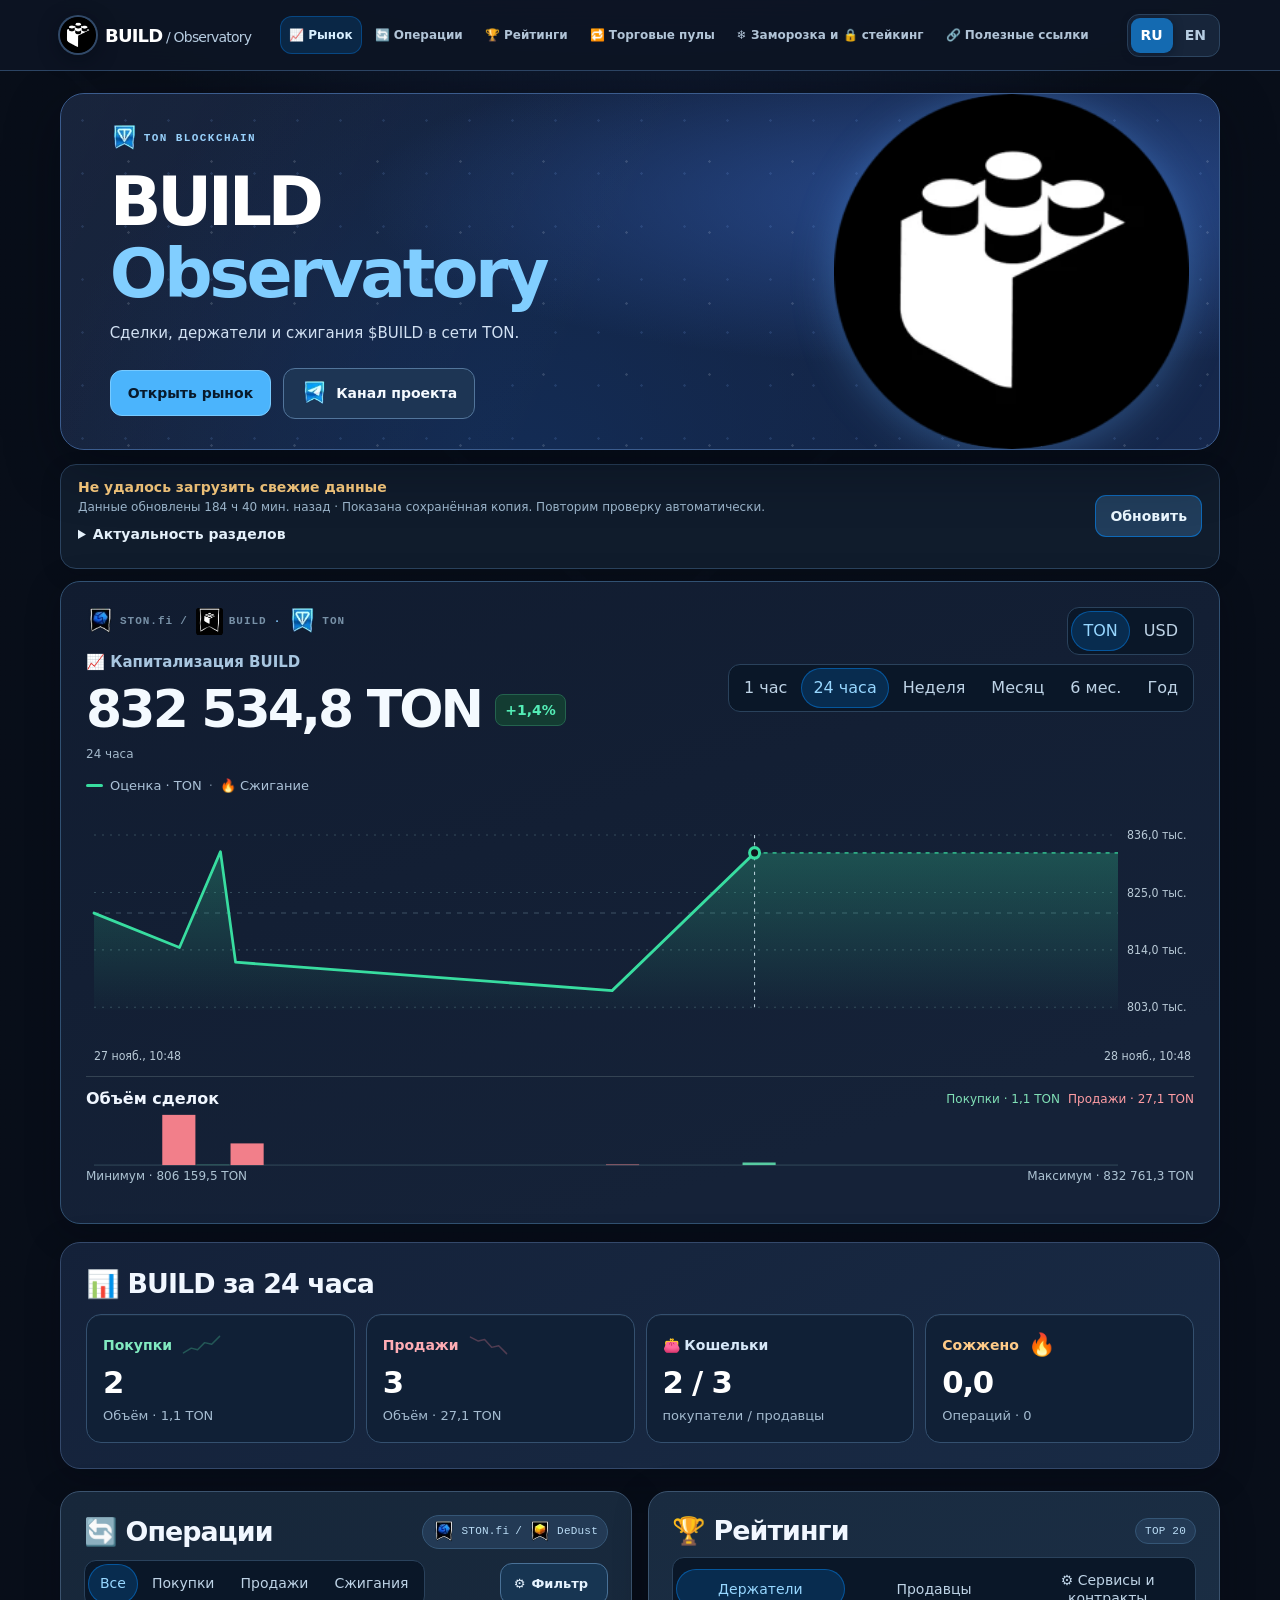
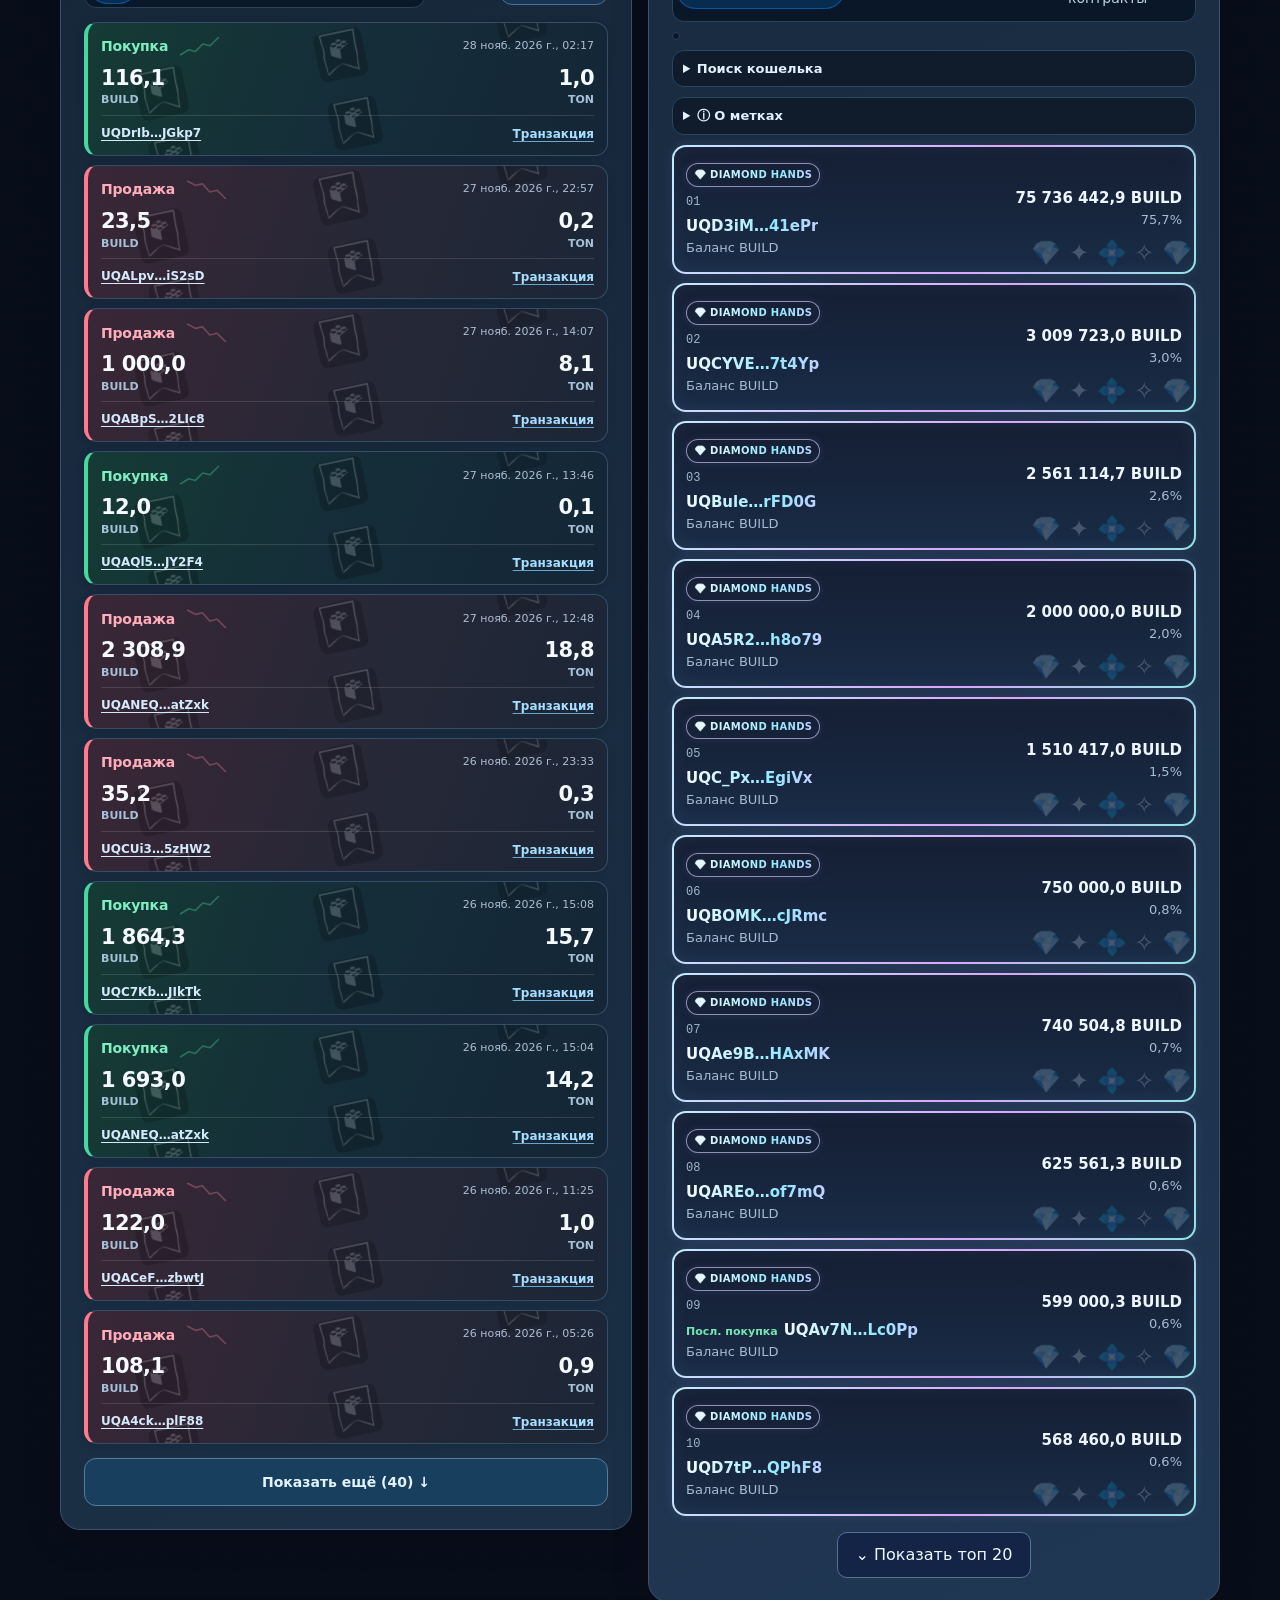
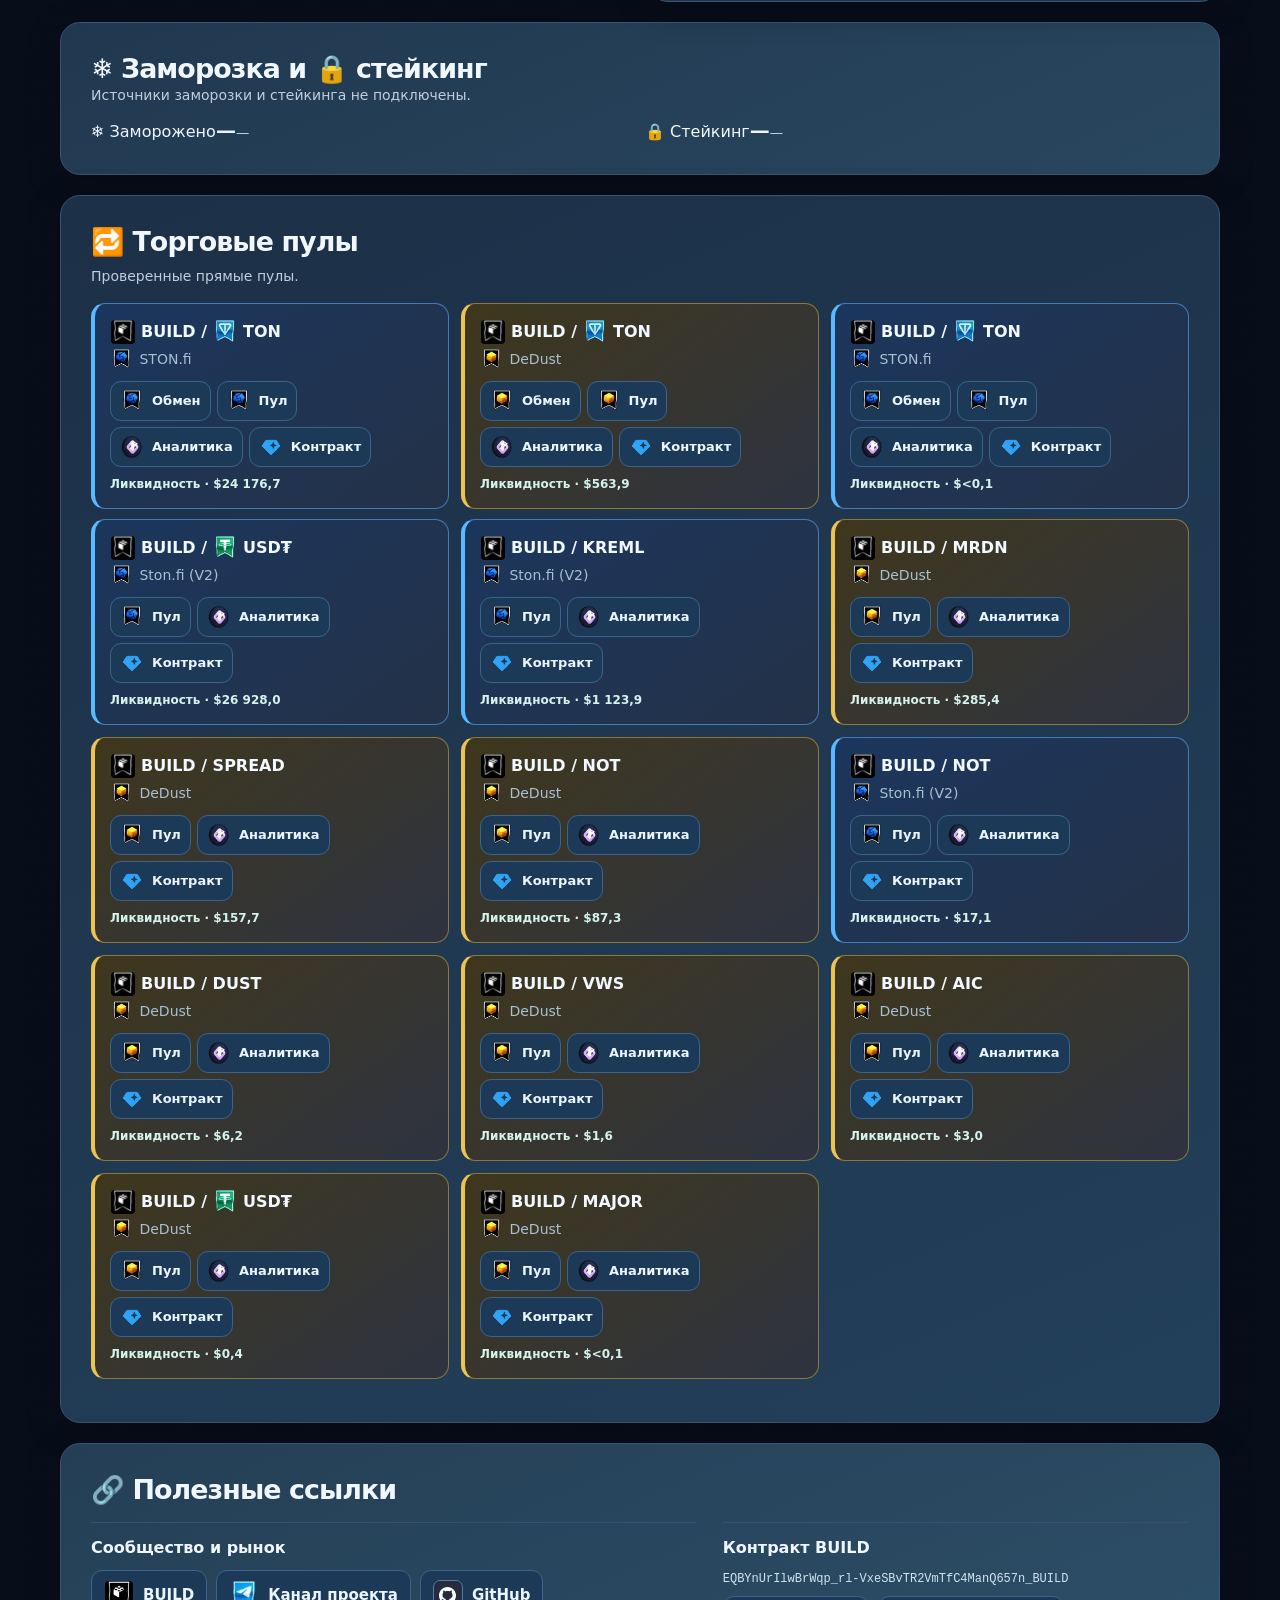
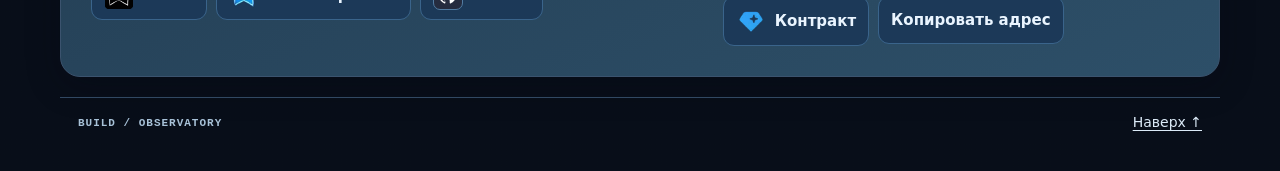
==== commit e348d01b: "Refresh BUILD snapshot" ====
--- a/index.html
+++ b/index.html
@@ -1145,7 +1145,7 @@
 <section id="links" class="panel resources"><h2 data-t="links"></h2><div class="resourcesGrid"><article><h3 data-t="projectResources"></h3><div class="resourceList"><a href="https://openbuilders.xyz/" target="_blank" rel="noopener noreferrer">BUILD</a><a href="https://t.me/builders" target="_blank" rel="noopener noreferrer" data-t="projectChannel">Канал проекта</a><a href="https://github.com/Freebielife/Build">GitHub</a></div></article><article><h3 data-t="contractLabel"></h3><p class="contract" id="contractAddress"></p><div class="resourceList"><a id="contract" data-t="exploreContract"></a><button id="copy"></button></div></article></div></section>
 <footer><span>BUILD / OBSERVATORY</span><a href="#top" data-t="up"></a></footer></main>
 
-<script id="snapshot" type="application/json">{"schema":1,"token":"EQBYnUrIlwBrWqp_rl-VxeSBvTR2VmTfC4ManQ657n_BUILD","updated":1795812785,"errors":["burns"],"refreshStatus":{"holders":{"attemptedAt":1795812662,"ok":true,"lastSuccess":1795812662},"burns":{"attemptedAt":1795812662,"ok":false,"error":"HTTPError","lastSuccess":1795432178},"zeroBurns":{"attemptedAt":1795812662,"ok":true,"lastSuccess":1795812662},"trades":{"attemptedAt":1795812662,"ok":true,"lastSuccess":1795812662},"rates":{"attemptedAt":1795812662,"ok":true,"lastSuccess":1795812662},"pools":{"attemptedAt":1795812662,"ok":true,"lastSuccess":1795812662},"identity":{"attemptedAt":1795812662,"ok":true,"lastSuccess":1795812662},"badges":{"attemptedAt":1795812662,"ok":true,"lastSuccess":1795812662},"domains":{"attemptedAt":1795812662,"ok":true,"lastSuccess":1795812662},"fragmentNumbers":{"attemptedAt":1795812662,"ok":true,"lastSuccess":1795812662}},"holders":{"totalSupply":"100000000","holderCount":19196,"holders":[{"wallet":"0:f788c00a40eaf9a37a75af81cfeb5641c88f55c298c2e13192ea3a21b38df8d5","name":null,"tokenAmount":"75736442.911589083","share":75.73644291158908},{"wallet":"0:98544ca5fa77ee41c46e99025e1ea04655ecee2142a142b84518a663d239bbb7","name":null,"tokenAmount":"3009722.99796779","share":3.00972299796779},{"wallet":"0:6e95efe35d7b3d293027e04fae6c8e7cebcba499f1a009071879ae645fc42b14","name":null,"tokenAmount":"2561114.672028632","share":2.561114672028632},{"wallet":"0:394762c7e45bd3d01568e219bca6f0e1e927e5c20df30b9f3819cc2b63e2a1f2","name":null,"tokenAmount":"2000000","share":2.0},{"wallet":"0:320fb3bc0af55d47c00425cafde9f1c8d627c5ab6d52f1032dd5cce2e487c93f","name":null,"tokenAmount":"1689000.354497733","share":1.689000354497733},{"wallet":"0:bf3f11e66b98232beea2c104a060dcb4772e42f7d899435baf42c7b3ec880482","name":null,"tokenAmount":"1510417","share":1.510417},{"wallet":"0:720032f945ad9d95dacc48172d81f4a6d97d96d4feb53555b64580dbf1e24d24","name":null,"tokenAmount":"1501124.059198726","share":1.501124059198726},{"wallet":"0:4e30a11beccd70d3faa976e3aee6d75fe6e1ecbe9084d6c2891252b4a0119c25","name":null,"tokenAmount":"750000","share":0.75},{"wallet":"0:1ef41ad743d2a76085f94cbda496c1a9498bec42a1af707c034815adf69b4703","name":null,"tokenAmount":"740504.834032747","share":0.740504834032747},{"wallet":"0:11128ea8870fb72dd33e52bca50dc35906e905340a2e4f10d2bf5c40a86b687f","name":null,"tokenAmount":"625561.28106841","share":0.62556128106841},{"wallet":"0:2fecdce606900371803fe921273804bded44786b901eaa21e467eaa70da3cb73","name":null,"tokenAmount":"600000.289802217","share":0.600000289802217},{"wallet":"0:fbb4fca0a72b0705050804e0590e4478bf96dba4e685b1bb94d81316adba103e","name":null,"tokenAmount":"568460.004955217","share":0.568460004955217},{"wallet":"0:9a89e784ba40ee8a0e3e894cfebfb69bf4e6eff2bafe5a43dfa8f0925f39ab52","name":null,"tokenAmount":"500000","share":0.5},{"wallet":"0:e367f0305990e81d9d864c8a8803ce134a4991ff63909a3b7688f803a886196f","name":null,"tokenAmount":"462059.054483203","share":0.462059054483203},{"wallet":"0:32b8e54975a8e3f3c7a75b4caed0b60afaf1723da57d26ae823f7526d9da8a57","name":null,"tokenAmount":"275733.621019738","share":0.275733621019738},{"wallet":"0:ebb8bf4dab23e76cc46967e4a4a86e20fb646b92c0cf22e5b8c5aecab4f67f47","name":null,"tokenAmount":"217550.698020844","share":0.217550698020844},{"wallet":"0:014a25c008796a407ef9de4081f421ce19e02a81cc8ef75e18a4276c9c4c372b","name":null,"tokenAmount":"204393.716028429","share":0.204393716028429},{"wallet":"0:0f56e7842e66e1d07650ce70b1dcabed2e1063bed6d5505e5f6513c2f4ee1fac","name":null,"tokenAmount":"151500.416419127","share":0.151500416419127},{"wallet":"0:9fb53efce0ea16fe0c1545d7c6dff5f89f3e890d50962fbe9a980ec649e7aa9e","name":null,"tokenAmount":"143029.029035152","share":0.143029029035152},{"wallet":"0:aa5730855ee8a370a60269a8b7099a214e0f6d16ee78108403b8511fcc0e4074","name":null,"tokenAmount":"137673.16260447","share":0.13767316260447},{"wallet":"0:c9f8df6c6db876bcd99b27d0c03445a91dd66a5b6cbca80027a014b9ad8f5f55","name":null,"tokenAmount":"134730.48930673","share":0.13473048930673},{"wallet":"0:26d677cfe24dbddeb1452113545c5a8c1687461cc2138ff559e7748424de0ff3","name":null,"tokenAmount":"123588.489379699","share":0.123588489379699},{"wallet":"0:bdc38eb77da4cd12b0e8413107778a596db7cc56ea1c161637f9a5dba7134560","name":null,"tokenAmount":"119478.063580581","share":0.119478063580581},{"wallet":"0:c4df4c437201f0fb13ee874c3c9b521f00c21e091c548c80c24c7847deb6edd1","name":null,"tokenAmount":"110607.00848699","share":0.11060700848699},{"wallet":"0:00264355a5b8095dfa36f8daf28d9b3d6e8561090ebd831524b4c2b264d4dc8e","name":null,"tokenAmount":"106752.673909692","share":0.106752673909692},{"wallet":"0:f12ce1e995149326e7a23c093d71ae03d22cbaa97a40d8c1f78e02a9deb354ce","name":null,"tokenAmount":"104353.086013491","share":0.104353086013491},{"wallet":"0:21bf9c3d13b727670172704bad38246abe49aa6a30c8c3ccdb63b2b757cc98a0","name":null,"tokenAmount":"100569.392762139","share":0.100569392762139},{"wallet":"0:3e38d24e316e092f80dffefaa408c156c19ea242dbc6cefd5a5c799c80faadac","name":"drew.ton","tokenAmount":"100000","share":0.1},{"wallet":"0:8c517bd6a7fd72afc831dca4b989528d5c195c8a6b48e31a9d6e200fab9162ce","name":null,"tokenAmount":"92942.89649216","share":0.09294289649216},{"wallet":"0:16e85e4a2108d156358ac8ab525f1807f57938caecbad4ca410d42a8544fdd9c","name":null,"tokenAmount":"85000","share":0.085},{"wallet":"0:7b517194a586eaedf05c2536910b5571041f05830c5cfc2a5ffbfad325b3ffce","name":null,"tokenAmount":"83453.391136806","share":0.083453391136806},{"wallet":"0:e1d6def68c731b0c25a64abd8bdf716f60b367d081af08231d1c54f5c3dfe4c6","name":null,"tokenAmount":"80823.794121108","share":0.080823794121108},{"wallet":"0:96fbd752e170cba647a18b5ffad21de138695ee3b2a61f41405224ac02fa9a0b","name":"12345x54321.ton","tokenAmount":"73034.50824292","share":0.07303450824292},{"wallet":"0:2ea5f6f937c63e362613ea44e8fa6837c07d6dab512d6f316cdde5d6acd6d3a3","name":null,"tokenAmount":"66110.345735358","share":0.066110345735358},{"wallet":"0:b4e41a202c4b66647705d1b1d645cc407908408d0ebd3f756fd6601366965a5f","name":null,"tokenAmount":"65191.86058879","share":0.06519186058879},{"wallet":"0:3a667af721a74a2e85d88ff2e996a946db39bc2d32c0638f6f731b88d3f70684","name":null,"tokenAmount":"63490.8","share":0.0634908},{"wallet":"0:8c08af4fd9ba08aaf658d545c925d6160de0f31094b457c4b0b5239d23908925","name":"mma-series.ton","tokenAmount":"60429.97827339","share":0.06042997827339},{"wallet":"0:e3a73043bd3ec4ffb4e11737eccfed1a225149b4755f020e0f7f6e9d8018dfd1","name":null,"tokenAmount":"57609.888597843","share":0.057609888597843},{"wallet":"0:ba2904fe4f453772da48664f931f9af2146ea0c0f9881fca0de277320b3b95d2","name":null,"tokenAmount":"57000.00128224","share":0.05700000128224},{"wallet":"0:65ac0f156253921c6940e8d4479cd4d9a494e85d8e1d543bc007588ab879e932","name":null,"tokenAmount":"53468.303518118","share":0.053468303518118},{"wallet":"0:7cb833298be5585d05613523ed0cdc57cb244b6ef632656ca8fcdfdd3a796aa3","name":null,"tokenAmount":"50983.669806138","share":0.050983669806138},{"wallet":"0:2d2a1cb2e6cb62e9a5df2e20f0f4d21ad3fb96925c9683d65381eb7a940301b6","name":null,"tokenAmount":"50561.714016356","share":0.050561714016356},{"wallet":"0:a78f958ba44e2fbf118cf45a27bb54ed15a9fecbb928ab262ce7ee624a210b53","name":null,"tokenAmount":"49099.000000827","share":0.049099000000827},{"wallet":"0:62afa49a1de8c0d2a44e2fe0753f1f3f411393dddd438a70ed9cc21b45d945c8","name":null,"tokenAmount":"45328.96272066","share":0.04532896272066},{"wallet":"0:4b0940a21b961dabb0e79d0334cf1973dd61d2f858eaed25f7d16fb5664909e5","name":null,"tokenAmount":"45070.053560656","share":0.045070053560656},{"wallet":"0:f4ee91122753d9674d83e7cad3b8035a9b922c5bb8878a9b3376f8782dd3182e","name":null,"tokenAmount":"41850","share":0.04185},{"wallet":"0:2cda206e605546dff62052b3da57c6f34536faaed1fab91ee343e7e2546b77fe","name":null,"tokenAmount":"41332.217185991","share":0.041332217185991},{"wallet":"0:7a36d66d50849951f28341614ea8625a02a95e25bd2f324e4cda66a9e90d66ee","name":null,"tokenAmount":"38584.525549818","share":0.038584525549818},{"wallet":"0:a41e3537ba31b45fa627f45dd6a8cc561e1f1542c6d0b9933bbaee3b13e7def4","name":null,"tokenAmount":"36604.494868276","share":0.036604494868276},{"wallet":"0:85619c66dcf718641521cef452fadc892af89276ca93787573a6809ab50157c5","name":null,"tokenAmount":"36268.408712347","share":0.036268408712347},{"wallet":"0:b1aafd30ba7168830330910f678f43066155736426991215e329d9c014b604c0","name":null,"tokenAmount":"35000.921847058","share":0.035000921847058},{"wallet":"0:b64564035a5fe27f776ad1e8caf210bb0cd04dfcc20c3ba9608ade2aaac8a09b","name":null,"tokenAmount":"34838.044717506","share":0.034838044717506},{"wallet":"0:c5cc1497a10d8d168a4dc0bdee1dee41c13f7da77b850eaf936fe84f82449b97","name":"oboronitel.ton","tokenAmount":"34523.03094897","share":0.03452303094897},{"wallet":"0:b0459b2ad9ba099f3ccd2557f072aada30f679b177d6b9d801748ed8c9d038cc","name":null,"tokenAmount":"33927.566377268","share":0.033927566377268},{"wallet":"0:147791cfc8f00d004b73b896e674237ae71745868ac1464e32352502d48ef815","name":null,"tokenAmount":"33565.054457199","share":0.033565054457199},{"wallet":"0:6a10910589a9e52dc0ecd15d19145f282a9c8a31ef5cffda0721343bc306e417","name":null,"tokenAmount":"32080.337750604","share":0.032080337750604},{"wallet":"0:6f6813fe0652888be28a653aba567747fcbbc38a5d1b8b1f30408b623120d41e","name":"brucewillis.ton","tokenAmount":"30631.221199111","share":0.030631221199111},{"wallet":"0:505e1385cf86670b5ec2955e74eda736337a39225361a8b67dd69202e199b1f5","name":"riocool.ton","tokenAmount":"30266.865749811","share":0.030266865749811},{"wallet":"0:32ccb547e94b3f0ce7e297af500bf4412681f69bf0f91feccc7cfda1341bcb3f","name":null,"tokenAmount":"30160.689789692","share":0.030160689789692},{"wallet":"0:06abfe3490bbc19655c8cdcee048532e4122f66d3a2050d463833c2e75cd2fae","name":null,"tokenAmount":"30000","share":0.03},{"wallet":"0:de5844cfe1c7f0e09efe48c2cd57feb539f05c31e119f004e47e3c33f096bf75","name":null,"tokenAmount":"27415.688601949","share":0.027415688601949},{"wallet":"0:115435d9b20ae57294f0c333f9d1cd5935d3af7ffbfb2035b3f4e181b4eb4289","name":null,"tokenAmount":"25350.282112205","share":0.025350282112205},{"wallet":"0:2dfd5e74cd9cd05bb86316da9a8f6d193e737b7e9e05e57fdc2905b192dfc330","name":"pewpewgogo.ton","tokenAmount":"25240.630273741","share":0.025240630273741},{"wallet":"0:efc8a0bd6e6d5e78d2d0f3a0c45dfdbde01e551f4537f50268849feddf1255fa","name":null,"tokenAmount":"25072.033914269","share":0.025072033914269},{"wallet":"0:e4dd92d28bfa97863af622d8036974f654fab851c92279d7906509aa8481b6bf","name":null,"tokenAmount":"25053.765233514","share":0.025053765233514},{"wallet":"0:b1436bc72ab58ed26a5eda52306563a2c39b38bc94587a2733b03cd8d28464e9","name":null,"tokenAmount":"24324","share":0.024324},{"wallet":"0:f43c1179dc311fe995efb663e40513d728627eb755b11eff5896458660b64de0","name":null,"tokenAmount":"23479.294493419","share":0.023479294493419},{"wallet":"0:9bdc318a50a70cf7e89868c1da1475176a3c283316b11f8e0a97660cf1558a53","name":null,"tokenAmount":"22227.595795955","share":0.022227595795955},{"wallet":"0:34d72a40b10d1dfe55937971881f1edcb89d854dd9bdf656c851b1f8ed009662","name":null,"tokenAmount":"22096.914811073","share":0.022096914811073},{"wallet":"0:542c9dbbdfdacf481b5152fed28903b09a0a18e41db99c941ec58e76cf9c29ea","name":null,"tokenAmount":"21079.055382168","share":0.021079055382168},{"wallet":"0:7586c5ff798864548e4f23282199c1b72329f5b5f1e277473a45a5aad81a64ee","name":null,"tokenAmount":"21047.904790594","share":0.021047904790594},{"wallet":"0:5ba711cdcab2233d4d696ce5a6a13b327f17cb85fa1a3c2e575a8f93b709446d","name":null,"tokenAmount":"20882.59010207","share":0.02088259010207},{"wallet":"0:383ee505b8187a0616c11a31fd0fb43f0bec474ba1077e6c53a516b4d8ef5d93","name":null,"tokenAmount":"20850.000527001","share":0.020850000527001},{"wallet":"0:6b2a7d4c64c6593c880818300a7a1f729d908208ad057d89fe4719ef0155752c","name":null,"tokenAmount":"20841.276829677","share":0.020841276829677},{"wallet":"0:e82417df5f04acf1d5059d9885f160f502f0bcbf7e13e84e7dd2f2d8e0a76ea0","name":null,"tokenAmount":"20173.570369067","share":0.020173570369067},{"wallet":"0:9ef832724e7ad7565c66349d1d81a8c16866313d8e3209beacf44acbe3fefc3b","name":null,"tokenAmount":"20000.737803622","share":0.020000737803622},{"wallet":"0:7711d5766a3a9c1ae0cc8045954685532008466f3c28882ec79224bdd9cfa7af","name":null,"tokenAmount":"19694.818945523","share":0.019694818945523},{"wallet":"0:d9d0996ce3668213a1cd9da75a2ff4bde0a148d26ee97b06a48c233aec34162d","name":null,"tokenAmount":"19556.293955","share":0.019556293955},{"wallet":"0:ce8348201bbef3d39326a69c5d3df7733f90db022ae86daea462adcc562a750a","name":null,"tokenAmount":"19112.251354071","share":0.019112251354071},{"wallet":"0:c126ff17454a3c38c72c6f7fa1c171df4f1aeac69c66b261dbb20d603c9799df","name":null,"tokenAmount":"19101.64443941","share":0.01910164443941},{"wallet":"0:71b863107573ce9dc948647bc25828a8463beec61fb3d7d6dd48d3683659a80a","name":"4815162342.ton","tokenAmount":"18923.406252102","share":0.018923406252102},{"wallet":"0:104aa9a93849d677138474a768831557a5df70d9fc3cdcd1ec66e8365b6b09c1","name":null,"tokenAmount":"18869.070978052","share":0.018869070978052},{"wallet":"0:50dbeb612583b7d436b126328b8085530b999091acd174f1ddda3d4f807a6322","name":null,"tokenAmount":"18463.309431024","share":0.018463309431024},{"wallet":"0:1f0132ed1fb5a3e053c9862990d5b8e48ee0d2999af11cae18b9b22b9acaac1b","name":null,"tokenAmount":"18341.195763073","share":0.018341195763073},{"wallet":"0:23dff39586c701fa5579629c3988437148cc757dac55007afdd461ae3831e681","name":null,"tokenAmount":"18310.282485931","share":0.018310282485931},{"wallet":"0:32e3e3ec56087afa5df2c325d8281af86740cd41219bafe717e874200fbeff62","name":null,"tokenAmount":"18280.095329763","share":0.018280095329763},{"wallet":"0:608cb20ae8fd1a4cb1de598fbc015cd1a00d553d1f267309a676ea18b559872e","name":null,"tokenAmount":"17207.322842121","share":0.017207322842121},{"wallet":"0:f675be805689d8e7c6cd63e0109aef16e2145ea7bcd4aad5f6ec23c1ea34e3da","name":null,"tokenAmount":"16902.256163192","share":0.016902256163192},{"wallet":"0:711eb3521dd2f8be08d64fc769971bf00df49167f8b2f2cd15099fd02e07f525","name":null,"tokenAmount":"16476.147749","share":0.016476147749},{"wallet":"0:21bde99e647eac0a76e4cfcadf62cfb3402e7b1305e3e92c5fd12133f45469df","name":null,"tokenAmount":"15222.969051553","share":0.015222969051553},{"wallet":"0:2df80002357480dd6e5601415a28801666499d42941373a570854aa3c143fd6d","name":null,"tokenAmount":"15190.45890504","share":0.01519045890504},{"wallet":"0:aafb220033671f6fd57ba080afea0827a977d2f14939850ca084d077585edac8","name":null,"tokenAmount":"15186.807031997","share":0.015186807031997},{"wallet":"0:9d43c795736f88570d78da16160ac946dfb9c2142967e5afa03e201877680c02","name":null,"tokenAmount":"15157.244203893","share":0.015157244203893},{"wallet":"0:5a591b70d2d10690b0e10f6cfa1c511e35c409ff246596cff6ba91d4aadd140e","name":null,"tokenAmount":"15001.204370188","share":0.015001204370188},{"wallet":"0:f727cad70c52b25eb34217c979b09498299000578bbf71b26f4f29a45f0576a5","name":null,"tokenAmount":"15000.060560767","share":0.015000060560767},{"wallet":"0:e18f746a9e300d6766138ac36878454ff9c46fd0d2b0a91c8338db00d362202d","name":null,"tokenAmount":"14999.991978107","share":0.014999991978107},{"wallet":"0:1b60f4e2ed104a58740e0c3c8f8a606f975f49d3fe8b1305b7c9b129e1cb30f4","name":null,"tokenAmount":"14986.55","share":0.01498655},{"wallet":"0:586fe7ddbb530ad7b4575671af6664ab152b341fbec20b5a68955c419ce776c6","name":null,"tokenAmount":"14873.281930904","share":0.014873281930904},{"wallet":"0:96b811345d38a4de107564c286293054c92e29231ee93a7a428c851a3b8bef47","name":null,"tokenAmount":"14736.293078622","share":0.014736293078622},{"wallet":"0:e0df96fa08835c169c649debfe86d4119603bef0ec269788a21d83fb2abfecf3","name":null,"tokenAmount":"14558.225863516","share":0.014558225863516}],"asOf":1795812662},"engineVersion":"1.3.0","methodology":{"valuation":"last observed swap in primary_pool times CURRENT total supply; not circulating market cap","primary_pool":"EQBka2QNtPb0sTQexdn9c6eMFK6ueZtzqEMcYLanm5LRpHyd","sellers":"sum of successful supported native TON swap sales; service roles excluded","holders":"balances excluding known services and identified contracts; unclassified accounts may remain until verified","burns":"accepted burn notifications and zero-address transfers shown as distinct evidence","usd":"historical TON/USD rate from CoinGecko","history":"incremental confirmed swaps; missing intervals remain partial"},"serviceRegistry":{"asOf":1795812662,"source":"https://github.com/tonkeeper/ton-assets/blob/main/accounts.json","sha256":"4286bd47e11399901a7d713c9e98a5dba17300d76fe272f4f5d46110a84f4e2e","entries":{"0:ad8afecfacc248996885d8be6824280f9f3a7e54c2f6080b7971b9f556c280c4":"Crypto Bot","0:dddcd3cdad60af4c0d69389f567ad51d0c263fa4968d655ab424c69aadaf9322":"Wallet Bot 1","0:436a76c2794a88e3fbfec6b9c0374fc8db046f10868b835420d9937973a665d4":"Wallet Bot 2","0:6e814e6450e8c578067bb656298fb4d01397dd15018d7f34dc369eaba4c2111c":"Wallet Bot 3","0:5f00decb7da51881764dc3959cec60609045f6ca1b89e646bde49d492705d77f":"OKX 1","0:f15db2c62cd86aff0860d39c491fc73a31395fafeb5945e644498562260c782e":"OKX 2","0:e7e86da08742ed933434ffeb8f08a63c7e100ee842e25f599a9cbf0891574a6c":"OKX 3","0:0338def34b84c6ee9134a04ab1601450be446340a37ae259de57cb37bdb590cd":"OKX 4","0:a30a49ec725e9f57244b66af4c2da7ab76004b4fce80d3a34b1cd0c37762abce":"OKX 5","0:24da1e7b8da901e5b3dd0f98c397feb6e5a5ea483195a8b6bd0682cf2c5327ae":"OKX 6","0:7f2e84c723d8b6b6b1aacf810c8c26ab23c22022b464b87104b2d3065b0ea70b":"OKX 7","0:854ec4521efd52ad43bcf1988e4c44ebdf9a26ad18fa51abfdb685fc3b348a5c":"OKX 8","0:f9bdc0de461c1a2e002fada9550bbb095c8f9f73668d70c517a9cc7e050f8e5a":"OKX 9","0:9b9b739de2527ae72d21083f5198d710c7288453b4733e57ecadb2e189ac829c":"OKX 10","0:b31535e934db05bbc220267467903c8108bdabcbc2a06588838b726ddf589ef0":"FTX","0:57eb74407604a19f7e04005315ef70aeb7b675e6551977586756f6baf12125ee":"MEXC 1","0:1c7bd690f4f93de8b93db5790129dab65926c6e1fc9b57380089db5529516630":"MEXC 2","0:d887d0e2d1c4fc4126e71c970d33ab1896940000eae703bb1ab6cecc830777e3":"MEXC 3","0:7994848c1fcbcbc57a6a5a987b66eb424b8b54e10759b6b514a66b600c2b0eef":"EXMO","0:8d195793baad9a08c46dc353aebe999341dabd07721b9725f19e18abc3d10d92":"EXMO Cold Storage 1","0:26ab8ae763a3a7c3067d882b7b01cd5d37254cb8768f57b6a47c00028effc7b8":"EXMO Cold Storage 2","0:0130c77346e9ed82df677d107ad6a775c11f9c18f6a05c0dd17906b355850dad":"EXMO Deposit","0:342a359e38357c083968129fddddf049ef5c47315bfbef27505a356bf9f02d65":"CoinEx","0:555f3053e257130374bb831ae0e219e5e5f9ec0ca8f8a0d133369d3d690c64c2":"Huobi Deposit","0:85af78e8d035e920117cda654615cdf371d464480b629e110d3c5310d85ab362":"Huobi","0:80d4123841167ca989ac912443cc99a4b9c1a87584536427ff6fd85c92395ae9":"Kucoin 1","0:b37e57033db21d10b950e6143b658c10c3bf425bd193025960aef7f22dbcf4fc":"Kucoin 2","0:07ce60b7e5f255a88c3707f3fbc79e2cf924ed6b4b7d09c6324f0ba2338a48fa":"Kucoin 3","0:a14b1f452385b2bb984ad2c4441e1d23cae071fdfc096dfba53ebba3b6ff1d10":"lbank.info","0:75726a716f747e60b0371cb0d5d35471e8e1e931003fecc3a0961a8bd82c09c7":"xRocket Bot Cold Storage (Old)","0:c1dc654b598ab84cda4f12372efed8907cedf0901865a58649087373e01b1c24":"xRocket Bot (Old)","0:45614fee399c43d77bb597558791831bc0ee31754cbb2b5b1fbf5a3488ed9940":"xRocket Bot Cold Storage","0:011a8f0a0b36b779af033473274966666d1cd6fb4e77df679375fbd6f970d012":"xRocket Bot","0:c3f1da8ecda8f8cd42bace224ea3f1b6971eaa7f54c492d4d190527b4f573f7c":"Bybit 1","0:4a1f3ebcc66bdcefa90245bdf541a50ada1c688a487534b1587abffd93038834":"Bybit 2","0:cd525c15904d7b4027eae08b318624260f371ce8c9f4fcca0cdb7b583854107c":"Bybit 3","0:ae62a192da96e266161a702cc9f6de91c0c3441f17ceba51bc442dfb2031a30a":"Bybit 4","0:e3ce05c4da977132c24a3b102da8b5fbf2ea9173337b49de346e4a4b057f7579":"Bybit 5","0:e33ef85d174eb457c072d1ee10215b69ab9b64192f7421302ab1c8e26b7ad4bd":"Bybit 6","0:7f97f36dda3f7dedc9e12f8c09c4f89e7fbc17527ab3f67de4c3b155297a56e4":"Bybit 7","0:7d133d4e425c8e00de015513a44e66e6d163b21e71720aec7579965e5de28c55":"Bybit 8","0:f2dc1860686cd658987e2bed8216532d8c004460dadea907cc7d4ad7236c496b":"Bybit 9","0:4a1c20bc9a6f9294f75f1c87a7f383a8b73a483a2e6dcb3630ddbe78b3ccad00":"Bybit 10","0:008bb088e81e38d583826901093567027cc1575ec744ac354fa4eeec302d166d":"bit.com","0:1882478daef1b7ed200cbbdc201bd4ed0b24c2e5f1a4c7c15aeb7e3b1a759193":"Coinone Deposit","0:a4d2072b1edc1355fc7fbee0095beec7889a2d3cfaa9edcf2ce9e128631abbd6":"Coinone Withdrawal","0:f3f4ed0913ab555d023745058f1a6c55a49d4876593cb9bdab1f780a99b185bc":"Paribu","0:f9873509de5a2f97f7b2805f5f7aafab447f43c91e751cc8efabc6d2ea09d78a":"BingX","0:b496b8f73b469ff06a2d89e62c4d70a103fc228c821537b49dff092060bc281f":"Gate.io","0:60ff0b28e2b3839bef250a81be9f2e78a6265b980ec5d24df4e44bbff2c3fb25":"TIDEX","0:23eef28b6da5a368d6c0b8028fd5ed47c26758676bc9db1b5653caaadc969f91":"CWallet","0:00ffafa9fb3d4f837824436d19953c792be6632af73a9b82c4dc69ca07195087":"Matrixport","0:b58c73481f25a280f9705ab3424be850614d823256263ecfa049fa9fb917720d":"QMall","0:00b402b789e5626e1c61b50c5dbe2024426e92f16c0c2fb735396df96046b5fa":"BIT","0:2c54797319837b4c6d014fc991c1a8d4294dfd4d6cec4937e370f1f27db0423f":"Bitforex","0:6a5a76a1538cf9596590ec3708470649c342624bf92e63a6a7a15254ededa904":"Bitfinex","0:59b065c5d66261a5317660e96eee476aa6a11b749bdcbe8c0d1f3dbf24200d1c":"OMPFinex","0:3cd5ad54b190a71caab984b0f210e3742c7f2147b7e9073377d7c6b470017362":"Bitrue","0:6c53cd87cc0d33486db42c1c7fc03dfaeb2f7b815afc368ab1aee567edda3f72":"Coinspot","0:9a582c23266b8ea47eb71118a3c040d42b230b2266fecffe2d3cd390c0922c35":"BigOne","0:dd528505af15c6e5206bdd8f6c9a3b541f80ca98ae8a5066ab3ff8de1ff5e678":"Farhad Exchange","0:2b6f3cda567c385f0645486f3c665a451f56b2969d1be57d86eb77c6077a81d1":"BitTime","0:cdf7f0d7c09036f064272e3c429ed570be49ef29eb3a735b64bbc17915073732":"Bitget","0:e9c0a24ffaa6aa4f228890e71ae9550bfc53a6c57e643bc31c240e18727ac1ce":"Bitget2","0:336502faf83ef5b532d315ba71450b661c90e83fce64d8bc1fd2bf642f3555d9":"Bitget3","0:b308c7f9b4f596f6250175885972549871b05c70ed3619fd5a939401eea972e4":"Bitget4","0:e2d1df206b372db1f3b890e60d185b67aa0c9f1b6b6ff60a05091c8c01b40ac4":"Bitget5","0:7a0dc94da9f48b968dfb87be38d4fab7286288db7a04d3081feee177376d9089":"Bitget6","0:8785ef5ebb0fd24c6911d10f43c00961e9748fa54297a1ac517e3c5fe76bb0be":"Bitget7","0:213b6804c2082135a4a803da8e3b30cfed51aee9af2ad2100334b7f4711d3bcc":"Bitget8","0:573dfe99490a041703e977e4724135c5b8bea0bea67839612247451ca9d5c4cb":"Bitget9","0:de2519a527de7e1d4c1028bdb74e022b28a6e370e4fec3fc27d8d971308f99bb":"Bitget10","0:06476e580e250d0abec5c365a711833483c581d57b908be37d56bdb0e338c312":"Bitget11","0:c9959a997e1d4e4383d8db37b86d2101ce78dcf1f1b3904d9888fe572ef0efd4":"Bitget12","0:c07e51e5b694937758f45f4003071c84f4c4a68bdb168a22c3d6c8b89cd6186f":"Bitget13","0:1797a5c4c50a2b312ce9927ff6f12efd3b0b58ff311445118c2d2e64312b5d79":"Bitget14","0:6083005b354ab1c4785aa8ce8293ee5c9c182e9248f27e9c9074f35c16342083":"Bitget15","0:f99b14600ae44d2f12b178e8c6eabd78892ae82c5e45b6898f9deb7eb203f9c4":"Binance","0:8e91b50381c36dd42accdb51f5cb5d96848568b4924f8079b1a5ae7e10f43eda":"Binance Hot Wallet","0:ca1d9edeef40b3a9dbd9082f3767859547c3ce0bf641d09d58e33a3cf06fb309":"Binance Hot Wallet","0:a2faca7adfebd5c5970108d1f79065cef32b0c143fb13489066b684cdd7ee95c":"BitMart","0:5d5a830e48214791f4ab5352900c624d3bff3c5efd630196b180158eb789990f":"Nobitex","0:cad898b200a0934ee416c2039bbf3f5d7f1a323172875b3c19d378a6f540f7b1":"Nobitex","0:4532d5bcdfb05d3275cbf255bc91c3635cd48d63b719441581c5542a4750fdf5":"Nobitex","0:a32d52ced80a23fe4fe90ba94593ef686de03f9fbdaa069e642826a95234b982":"Nobitex","0:fac8ffcb6f89572a1232d59e91c65909ae408663fd2ceaecd35f35b5e9d670f4":"Bitpin1","0:c14ce5d772539be26fde315a505a1e0514104e76eef776f0b845e57df0557ddb":"Bitpin2","0:dd36441bf4aa8a6a6ecfd763efde1eb82dd86bdcfb1456b45ff4b73f87657184":"Bitpin3","0:402f5d4f4f8bea7b0bd511b9d3771834c1a22bbbbc8a326035eb07aa24f5c9f9":"Crypto.com","0:ca6e8f2a3dfc875b8673d8677f3818c4b8c02d1aa481a86a0c61bd09f8269f1d":"Foxbit","0:60def37fb0e6f41b18a73c2496d96b25442344864ca0ed97189a6f37e2439c56":"Richamster","0:97ad93444915089e812238ff10abe9066d0b03ea3dba2a8630fb9c9f88aa455c":"Wallet in Telegram","0:1f5806c73d03bbc96eb7eebf16067f1f2e8e270cfa16d57001aa9eaf7456f008":"Wallet in Telegram","0:1b44ec553616b0e4551037038834bdf0bdaa1f0440e10f3331d9841585612a68":"Wallet in Telegram","0:cf06c94efdae26faaa1d85092fc4daee78eba09e69c36dac051c1d8ffde35f40":"Wallet in Telegram","0:91887059ba56a03790b0696d7a402ac0691dff62fcd398e813f97d3b2736fa58":"Wallet in Telegram","0:6db0f022632b6269f0d4dbf8ea60a8448bbc2bcfc6812e31af8cc6405c268af7":"Wallet in Telegram","0:dd6ff02c59634745529b99a8d5beeea9f6c38a9188e6a7e96a424e3820c8ac0a":"Wallet in Telegram","0:023895aef955024920a291c6f3715e291df1b3dd254eafa8b09e21a2d58d5897":"Wallet in Telegram","0:f5066318091a8cfb530ec732104ce38f7783d92a6679ffcc0ce0960b0e94c7d0":"Wallet in Telegram","0:0c5684355f5410a923fb7dd59314905dc7ff157b28c9130671c7a4f17007e898":"Wallet in Telegram","0:23fe558cdf44249381aef36472e64a5072a24ba97fb61b2f5791da6013aec92d":"Wallet in Telegram","0:b7be71ac1b40e436db36721d9c20e82d44e78fc1e86a8ad15e00b1cc16831dcf":"Wallet in Telegram","0:55b7223f04dd1f2e1b3f28e4ad628fe6cab60004f280fb0a58cd27fc590b2eac":"Wallet in Telegram","0:659dbf460831a72795c4a9a9872fb4a3e7fd302783068dae53e8f2a5c150084a":"Flipster Deposit","0:d0a6eb95408e95ce97b0ca597fc523ff4809523635e8f519e00fdcbdf42f0c54":"Flipster Withdrawal","0:ec85cfc7fd1009362e421b5a0141f510d6540107ab73e7829fda1ef9e97a75e3":"CryptoBot","0:817438e5b0e6eb113ab74d73fc95f7ec19247dbe6ee27a42c3d0164d614c3ca1":"Ourbit","0:66a1e72196d64d6faf48fa4b2ea861f67b0484d2d14a59caf701d8c286ce44e5":"OKX 11","0:419712bc541c4489d6f1c38a105722d293b8847fd54f2717ad69142911b8be5c":"Bitfinex 2","0:6c25b5f2fe5ef1a6a1978f611f61a50883fd50a0822b19176445fca931823263":"OKX 12","0:14de4b02647941779108b7b99be85596260ccde813351000055d744dd8aba04c":"CoinEx"}},"identity":{"byWallet":{"0:f788c00a40eaf9a37a75af81cfeb5641c88f55c298c2e13192ea3a21b38df8d5":{"checked":1795432178,"domain":null,"linkedDigits":[],"role":null,"activated":1757669601},"0:98544ca5fa77ee41c46e99025e1ea04655ecee2142a142b84518a663d239bbb7":{"checked":1795432178,"domain":null,"linkedDigits":[],"role":null,"activated":1734016247},"0:6e95efe35d7b3d293027e04fae6c8e7cebcba499f1a009071879ae645fc42b14":{"checked":1795432178,"domain":null,"linkedDigits":[],"role":null,"activated":1785321103},"0:394762c7e45bd3d01568e219bca6f0e1e927e5c20df30b9f3819cc2b63e2a1f2":{"checked":1795432178,"domain":null,"linkedDigits":[],"role":null,"activated":1734014970},"0:320fb3bc0af55d47c00425cafde9f1c8d627c5ab6d52f1032dd5cce2e487c93f":{"checked":1795432178,"domain":null,"linkedDigits":[],"role":"STON.fi Router V2","activated":null,"serviceCategory":"router","roleSource":"https://tonapi.io/v2/accounts/0:320fb3bc0af55d47c00425cafde9f1c8d627c5ab6d52f1032dd5cce2e487c93f"},"0:0455ec693f1ab5abbb73eef006d7dc3b60f7880661e4919eac25d450e68007f8":{},"0:841ecee1ab7b25b67c678e3ad4c0c20e0a5a9c62b068fc0da56d33d97f638a72":{},"0:0d110e78adb1800f6455741051c531bbe1ee4620e5381de44a5dbc9bc54f9ab5":{},"0:027853c0b767422461814e104fa5c8e249b419f8543c529e293142bd8747736f":{},"0:0f56e7842e66e1d07650ce70b1dcabed2e1063bed6d5505e5f6513c2f4ee1fac":{"checked":1795432178,"domain":null,"linkedDigits":[],"role":null,"activated":1710432017},"0:01a5236f30e4c21a5f26a52719a9bb89f9e36433cf6bfce0ee56a6fc31faf62c":{},"0:6ac7c84df589e27b962751754cbfbc5709aed898fd8507211c139207af1acf6d":{},"0:cad99f8c5a1432a7b251c84ebb64e6232252e6c44c42335a8430ead41d9911f6":{},"0:c2e1334d93b7fdac07fb2e8f0b7ffe98c4e1223d7beead8255db8ad05b3ea35d":{},"0:4210904cff95ca5346cb2e61fc909f31a9dce7bab5479a76ecd9e7d105955718":{},"0:ff5aa840f65151dc716ced1efdfb7ff79f7fd5c4b329140008e88bdcebcaf6db":{},"0:eb21bafc7761c4ea2ba3f4a898c29c792956f1044b87b9fb67b0fbaf3540491a":{},"0:dae15ccba7159b092a72a3a535a5f8b2bbc788fd2d83b1d3065dc6f37def233a":{},"0:52134773a9803f5ba133f01592876a55763d347fc44e04b93f694dbd8968ac05":{},"0:005df4a546b23dbf68f6b5c1c8453b6289651b8f7a9473c39e3bbe8c3a2591e7":{},"0:00003e59ba740b143923b3658f8072672ab48aff20a8d59dc16c6f9589dcfea6":{},"0:bb29babdc7b9f5dda10272308db8d4e3d7d37a15bbf4adc8a0d04eebd7ba0922":{},"0:b7cff491c68a977d596475a463e6a1cd393f2363be86e8a6a2ee967ebd841d7c":{},"0:17159dab0539e6a80a75307b2ceb8dec55dea92dcac31ba71ff734a66028958f":{},"0:57be0df2ed68f1ae6ef930ac6308905b93a0b98b45a202eae4fd9fdc276b100b":{},"0:333c49d3e19fd118682abda87a50adc55f912eda05f2a9dfac3ce0ae8a032026":{},"0:46326c97c3896535499947d368bceb7abe80f565e3de8f777efe65b789103c67":{},"0:270d5f13631fea73c410655202cdd355556f70b4041e8d5b50aace2ae150a97d":{},"0:cdadbecdfb925eade1d3757091484fa5aaf04e8533f4fad86a8c9bbc73ff0285":{},"0:25ea2c81a17f85e5df54ec7e66f9aa8fbff4873d4b685e5087833009bccdc263":{},"0:858ec3072dc03d8ed4b5d73e6c9ebc43466be0396db201398f9fca9569c979f4":{},"0:e6ca17b9e9a34f0b7bce6e2105af89d90f9ae5275b794021f060da1ac79c64eb":{},"0:d4824dab47581831cad429aa595fe2c8406c0e94ef8946f3ec2843da01d1f8be":{},"0:720032f945ad9d95dacc48172d81f4a6d97d96d4feb53555b64580dbf1e24d24":{"checked":1795432631,"domain":null,"linkedDigits":[],"role":"STON.fi Router V2","activated":null,"serviceCategory":"router","roleSource":"https://tonapi.io/v2/accounts/0:720032f945ad9d95dacc48172d81f4a6d97d96d4feb53555b64580dbf1e24d24"},"0:bf3f11e66b98232beea2c104a060dcb4772e42f7d899435baf42c7b3ec880482":{"checked":1795432631,"domain":null,"linkedDigits":[],"role":null,"activated":null},"0:4e30a11beccd70d3faa976e3aee6d75fe6e1ecbe9084d6c2891252b4a0119c25":{"checked":1795432631,"domain":null,"linkedDigits":[],"role":null,"activated":1668426330},"0:1ef41ad743d2a76085f94cbda496c1a9498bec42a1af707c034815adf69b4703":{"checked":1795432631,"domain":null,"linkedDigits":[],"role":null,"activated":1753971055},"0:11128ea8870fb72dd33e52bca50dc35906e905340a2e4f10d2bf5c40a86b687f":{"checked":1795432631,"domain":null,"linkedDigits":[],"role":null,"activated":1753974944},"0:2fecdce606900371803fe921273804bded44786b901eaa21e467eaa70da3cb73":{"checked":1795432631,"domain":null,"linkedDigits":[],"role":null,"activated":1736778470},"0:fbb4fca0a72b0705050804e0590e4478bf96dba4e685b1bb94d81316adba103e":{"checked":1795812662,"domain":null,"linkedDigits":[],"role":null,"activated":1753969780},"0:9a89e784ba40ee8a0e3e894cfebfb69bf4e6eff2bafe5a43dfa8f0925f39ab52":{"checked":1795812662,"domain":null,"linkedDigits":[],"role":null,"activated":1734022540},"0:e367f0305990e81d9d864c8a8803ce134a4991ff63909a3b7688f803a886196f":{"checked":1795812662,"domain":null,"linkedDigits":[],"role":null,"activated":1739743797},"0:32b8e54975a8e3f3c7a75b4caed0b60afaf1723da57d26ae823f7526d9da8a57":{"checked":1795812662,"domain":null,"linkedDigits":[],"role":null,"activated":1752523814},"0:ebb8bf4dab23e76cc46967e4a4a86e20fb646b92c0cf22e5b8c5aecab4f67f47":{"checked":1795812662,"domain":null,"linkedDigits":[],"role":null,"activated":1754594962},"0:014a25c008796a407ef9de4081f421ce19e02a81cc8ef75e18a4276c9c4c372b":{"checked":1795812662,"domain":null,"linkedDigits":[],"role":null,"activated":1722021092},"0:9fb53efce0ea16fe0c1545d7c6dff5f89f3e890d50962fbe9a980ec649e7aa9e":{},"0:aa5730855ee8a370a60269a8b7099a214e0f6d16ee78108403b8511fcc0e4074":{},"0:c9f8df6c6db876bcd99b27d0c03445a91dd66a5b6cbca80027a014b9ad8f5f55":{},"0:26d677cfe24dbddeb1452113545c5a8c1687461cc2138ff559e7748424de0ff3":{},"0:bdc38eb77da4cd12b0e8413107778a596db7cc56ea1c161637f9a5dba7134560":{},"0:c4df4c437201f0fb13ee874c3c9b521f00c21e091c548c80c24c7847deb6edd1":{},"0:00264355a5b8095dfa36f8daf28d9b3d6e8561090ebd831524b4c2b264d4dc8e":{},"0:f12ce1e995149326e7a23c093d71ae03d22cbaa97a40d8c1f78e02a9deb354ce":{},"0:21bf9c3d13b727670172704bad38246abe49aa6a30c8c3ccdb63b2b757cc98a0":{},"0:3e38d24e316e092f80dffefaa408c156c19ea242dbc6cefd5a5c799c80faadac":{},"0:8c517bd6a7fd72afc831dca4b989528d5c195c8a6b48e31a9d6e200fab9162ce":{},"0:16e85e4a2108d156358ac8ab525f1807f57938caecbad4ca410d42a8544fdd9c":{},"0:7b517194a586eaedf05c2536910b5571041f05830c5cfc2a5ffbfad325b3ffce":{},"0:e1d6def68c731b0c25a64abd8bdf716f60b367d081af08231d1c54f5c3dfe4c6":{},"0:96fbd752e170cba647a18b5ffad21de138695ee3b2a61f41405224ac02fa9a0b":{},"0:2ea5f6f937c63e362613ea44e8fa6837c07d6dab512d6f316cdde5d6acd6d3a3":{},"0:b4e41a202c4b66647705d1b1d645cc407908408d0ebd3f756fd6601366965a5f":{},"0:3a667af721a74a2e85d88ff2e996a946db39bc2d32c0638f6f731b88d3f70684":{},"0:8c08af4fd9ba08aaf658d545c925d6160de0f31094b457c4b0b5239d23908925":{},"0:e3a73043bd3ec4ffb4e11737eccfed1a225149b4755f020e0f7f6e9d8018dfd1":{},"0:ba2904fe4f453772da48664f931f9af2146ea0c0f9881fca0de277320b3b95d2":{},"0:65ac0f156253921c6940e8d4479cd4d9a494e85d8e1d543bc007588ab879e932":{},"0:7cb833298be5585d05613523ed0cdc57cb244b6ef632656ca8fcdfdd3a796aa3":{},"0:2d2a1cb2e6cb62e9a5df2e20f0f4d21ad3fb96925c9683d65381eb7a940301b6":{},"0:a78f958ba44e2fbf118cf45a27bb54ed15a9fecbb928ab262ce7ee624a210b53":{},"0:62afa49a1de8c0d2a44e2fe0753f1f3f411393dddd438a70ed9cc21b45d945c8":{},"0:4b0940a21b961dabb0e79d0334cf1973dd61d2f858eaed25f7d16fb5664909e5":{},"0:f4ee91122753d9674d83e7cad3b8035a9b922c5bb8878a9b3376f8782dd3182e":{},"0:2cda206e605546dff62052b3da57c6f34536faaed1fab91ee343e7e2546b77fe":{},"0:7a36d66d50849951f28341614ea8625a02a95e25bd2f324e4cda66a9e90d66ee":{},"0:a41e3537ba31b45fa627f45dd6a8cc561e1f1542c6d0b9933bbaee3b13e7def4":{},"0:85619c66dcf718641521cef452fadc892af89276ca93787573a6809ab50157c5":{},"0:b64564035a5fe27f776ad1e8caf210bb0cd04dfcc20c3ba9608ade2aaac8a09b":{},"0:b1aafd30ba7168830330910f678f43066155736426991215e329d9c014b604c0":{},"0:c5cc1497a10d8d168a4dc0bdee1dee41c13f7da77b850eaf936fe84f82449b97":{},"0:b0459b2ad9ba099f3ccd2557f072aada30f679b177d6b9d801748ed8c9d038cc":{},"0:147791cfc8f00d004b73b896e674237ae71745868ac1464e32352502d48ef815":{},"0:6a10910589a9e52dc0ecd15d19145f282a9c8a31ef5cffda0721343bc306e417":{},"0:6f6813fe0652888be28a653aba567747fcbbc38a5d1b8b1f30408b623120d41e":{},"0:505e1385cf86670b5ec2955e74eda736337a39225361a8b67dd69202e199b1f5":{},"0:32ccb547e94b3f0ce7e297af500bf4412681f69bf0f91feccc7cfda1341bcb3f":{},"0:06abfe3490bbc19655c8cdcee048532e4122f66d3a2050d463833c2e75cd2fae":{},"0:de5844cfe1c7f0e09efe48c2cd57feb539f05c31e119f004e47e3c33f096bf75":{},"0:115435d9b20ae57294f0c333f9d1cd5935d3af7ffbfb2035b3f4e181b4eb4289":{},"0:2dfd5e74cd9cd05bb86316da9a8f6d193e737b7e9e05e57fdc2905b192dfc330":{},"0:efc8a0bd6e6d5e78d2d0f3a0c45dfdbde01e551f4537f50268849feddf1255fa":{},"0:e4dd92d28bfa97863af622d8036974f654fab851c92279d7906509aa8481b6bf":{},"0:b1436bc72ab58ed26a5eda52306563a2c39b38bc94587a2733b03cd8d28464e9":{},"0:f43c1179dc311fe995efb663e40513d728627eb755b11eff5896458660b64de0":{},"0:9bdc318a50a70cf7e89868c1da1475176a3c283316b11f8e0a97660cf1558a53":{},"0:34d72a40b10d1dfe55937971881f1edcb89d854dd9bdf656c851b1f8ed009662":{},"0:542c9dbbdfdacf481b5152fed28903b09a0a18e41db99c941ec58e76cf9c29ea":{},"0:7586c5ff798864548e4f23282199c1b72329f5b5f1e277473a45a5aad81a64ee":{},"0:5ba711cdcab2233d4d696ce5a6a13b327f17cb85fa1a3c2e575a8f93b709446d":{},"0:383ee505b8187a0616c11a31fd0fb43f0bec474ba1077e6c53a516b4d8ef5d93":{},"0:6b2a7d4c64c6593c880818300a7a1f729d908208ad057d89fe4719ef0155752c":{},"0:e82417df5f04acf1d5059d9885f160f502f0bcbf7e13e84e7dd2f2d8e0a76ea0":{},"0:9ef832724e7ad7565c66349d1d81a8c16866313d8e3209beacf44acbe3fefc3b":{},"0:7711d5766a3a9c1ae0cc8045954685532008466f3c28882ec79224bdd9cfa7af":{},"0:d9d0996ce3668213a1cd9da75a2ff4bde0a148d26ee97b06a48c233aec34162d":{},"0:ce8348201bbef3d39326a69c5d3df7733f90db022ae86daea462adcc562a750a":{},"0:c126ff17454a3c38c72c6f7fa1c171df4f1aeac69c66b261dbb20d603c9799df":{},"0:71b863107573ce9dc948647bc25828a8463beec61fb3d7d6dd48d3683659a80a":{},"0:104aa9a93849d677138474a768831557a5df70d9fc3cdcd1ec66e8365b6b09c1":{},"0:50dbeb612583b7d436b126328b8085530b999091acd174f1ddda3d4f807a6322":{},"0:1f0132ed1fb5a3e053c9862990d5b8e48ee0d2999af11cae18b9b22b9acaac1b":{},"0:608cb20ae8fd1a4cb1de598fbc015cd1a00d553d1f267309a676ea18b559872e":{},"0:f675be805689d8e7c6cd63e0109aef16e2145ea7bcd4aad5f6ec23c1ea34e3da":{},"0:711eb3521dd2f8be08d64fc769971bf00df49167f8b2f2cd15099fd02e07f525":{},"0:21bde99e647eac0a76e4cfcadf62cfb3402e7b1305e3e92c5fd12133f45469df":{},"0:2df80002357480dd6e5601415a28801666499d42941373a570854aa3c143fd6d":{},"0:aafb220033671f6fd57ba080afea0827a977d2f14939850ca084d077585edac8":{},"0:9d43c795736f88570d78da16160ac946dfb9c2142967e5afa03e201877680c02":{},"0:5a591b70d2d10690b0e10f6cfa1c511e35c409ff246596cff6ba91d4aadd140e":{},"0:f727cad70c52b25eb34217c979b09498299000578bbf71b26f4f29a45f0576a5":{},"0:e18f746a9e300d6766138ac36878454ff9c46fd0d2b0a91c8338db00d362202d":{},"0:1b60f4e2ed104a58740e0c3c8f8a606f975f49d3fe8b1305b7c9b129e1cb30f4":{},"0:586fe7ddbb530ad7b4575671af6664ab152b341fbec20b5a68955c419ce776c6":{},"0:96b811345d38a4de107564c286293054c92e29231ee93a7a428c851a3b8bef47":{},"0:e0df96fa08835c169c649debfe86d4119603bef0ec269788a21d83fb2abfecf3":{},"0:52c557d2381000fdfb799d5ae2da3edfea59b2a6eb47d4f109d76f127ddb7e5e":{},"0:127c89ce02b952f5b42d685571e7243f1eb133cc021f1241838deac357d23046":{},"0:109792797a626555aaa0fb985a992ade77d99398dccf24952e4dde788b764963":{},"0:948b7c5e006c506ec8c45fc1e4f3fb34f35af860e5da0924425434a2241139cc":{},"0:387240ee1bdd9310297992c3125654570d83b32bb1b7554c954e0b88185d6994":{},"0:84e7ac0999ca1bc30f6d814204c8f2ffc0db5cd0eeed2ee37e2812e7795be4eb":{},"0:9220c6bb01f15dbb8840e81377ce3607d525733c28f0eb678bbdf0fbcf989d82":{},"0:85bba9c2853fe7a91483b4a40dad73939e1f754b8c65bbc7428bed3e8ba3ea3b":{},"0:6150a5964c155a4af7abe3bd7876873381410e657496810f7180e80d0273e257":{},"0:32e3e3ec56087afa5df2c325d8281af86740cd41219bafe717e874200fbeff62":{},"0:404eddc2fe4ee66a55b12f7718c54db97c870d0b598893ebeb7e9aaf884b8be9":{},"0:62cbdf583f4e04317f7604aab23eb1c603718e064310c6e84c166c5a17e6b24d":{},"0:25fa09716cdee4ebd95fe577c3765af6357ad54279771fddc2f2a71fca1be3ab":{},"0:85cd50f750b55bf6d6f090f1dc9aecdafa9fb4aec2316680b5de2969c1f10729":{},"0:d200680b268c7d431d2894934272da4d52eb2ba8c943e74be28e099a096fa9d5":{},"0:a49e0c29add6d3b51607e4d7c57469f60478336e3b824429567c6f857c16faef":{},"0:7f746bdeb75deb24752ad0365d7955eaf404ed5a2399d65155ee425b1c2ff5ac":{},"0:32a8f0e991087f19534ae7ad8d4619d41ba86c407cab39b33748de22caa9f3b2":{},"0:ea15ba3a44e912a7a646417864a126f5f3561b959a6c3d272c8ae80d582bec18":{},"0:93b8fd725a18e7da87d7e890d802d86dbfb6b786aaa41cc78d88b65be6dab25f":{},"0:07e0dfa1eb6e8f1460d7c03a88b5ff71e19d410a93471626a28a0ea5df031db6":{},"0:23dff39586c701fa5579629c3988437148cc757dac55007afdd461ae3831e681":{}},"asOf":1795812662},"burns":{"asOf":1795432178,"since":1794823778,"rows":[]},"zeroBurns":{"asOf":1795812662,"rows":[]},"trades":{"rows":[{"kind":"sell","time":1795788455,"tx":"770d83f323ce624eecc9d3090dfa6b7dd3d820379707f011c3d05cb3df4a32a1","lt":"119435900000010","wallet":"0:01a5236f30e4c21a5f26a52719a9bb89f9e36433cf6bfce0ee56a6fc31faf62c","tokenAmount":"1000","ton":"8.115968571","dex":"STON.fi","pool":"EQBka2QNtPb0sTQexdn9c6eMFK6ueZtzqEMcYLanm5LRpHyd"},{"kind":"buy","time":1795787181,"tx":"3eea09ca0fe756441786e3528a820ba2f75791b6c28c5788fe78f8d30b648d22","lt":"119432713000003","wallet":"0:109792797a626555aaa0fb985a992ade77d99398dccf24952e4dde788b764963","tokenAmount":"12.008242869","ton":"0.1","dex":"STON.fi","pool":"EQBka2QNtPb0sTQexdn9c6eMFK6ueZtzqEMcYLanm5LRpHyd"},{"kind":"sell","time":1795783723,"tx":"5d9d9bc48713d00f2c3da04cb17ebd4d19bcc0c954809d6e6392d2a6f7ad3bd7","lt":"119424058000010","wallet":"0:0d110e78adb1800f6455741051c531bbe1ee4620e5381de44a5dbc9bc54f9ab5","tokenAmount":"2308.881643951","ton":"18.803761799","dex":"STON.fi","pool":"EQBka2QNtPb0sTQexdn9c6eMFK6ueZtzqEMcYLanm5LRpHyd"},{"kind":"sell","time":1795736021,"tx":"693cfd5565e3772250a79ec8c511006e5056bce87a17174eff260846efda259a","lt":"119304672000005","wallet":"0:948b7c5e006c506ec8c45fc1e4f3fb34f35af860e5da0924425434a2241139cc","tokenAmount":"35.2046921","ton":"0.289033024","dex":"STON.fi","pool":"EQBka2QNtPb0sTQexdn9c6eMFK6ueZtzqEMcYLanm5LRpHyd"},{"kind":"buy","time":1795705735,"tx":"fb9dc95ea86fff171a13facfe169a64da28cb430f2197435703d13b0fb279d88","lt":"119228873000001","wallet":"0:bb29babdc7b9f5dda10272308db8d4e3d7d37a15bbf4adc8a0d04eebd7ba0922","tokenAmount":"1864.260729017","ton":"15.706595414","dex":"STON.fi","pool":"EQBka2QNtPb0sTQexdn9c6eMFK6ueZtzqEMcYLanm5LRpHyd"},{"kind":"buy","time":1795705448,"tx":"286e98400924ff17f30b01d4b07a74673981edcc973414c57885abcbbfb89324","lt":"119228155000019","wallet":"0:0d110e78adb1800f6455741051c531bbe1ee4620e5381de44a5dbc9bc54f9ab5","tokenAmount":"1692.977651425","ton":"14.229054371","dex":"STON.fi","pool":"EQBka2QNtPb0sTQexdn9c6eMFK6ueZtzqEMcYLanm5LRpHyd"},{"kind":"sell","time":1795692348,"tx":"bc490d985d37fa055eceafc983041ce8b0b5c736a3f27f69a5f0b7505fa738bd","lt":"119195370000018","wallet":"0:027853c0b767422461814e104fa5c8e249b419f8543c529e293142bd8747736f","tokenAmount":"122","ton":"0.998913114","dex":"STON.fi","pool":"EQBka2QNtPb0sTQexdn9c6eMFK6ueZtzqEMcYLanm5LRpHyd"},{"kind":"sell","time":1795670784,"tx":"7184b20326140021134d41a0aeac349929fec260f0f922fab2c785db2bc6e019","lt":"119141411000001","wallet":"0:387240ee1bdd9310297992c3125654570d83b32bb1b7554c954e0b88185d6994","tokenAmount":"108.1118659","ton":"0.883551714","dex":"STON.fi","pool":"EQBka2QNtPb0sTQexdn9c6eMFK6ueZtzqEMcYLanm5LRpHyd"},{"kind":"sell","time":1795647006,"tx":"bd46177d2b6f90211fb9ceb8248fd4362448a2674824afee3ad6ae4a19528021","lt":"119081909000008","wallet":"0:0d110e78adb1800f6455741051c531bbe1ee4620e5381de44a5dbc9bc54f9ab5","tokenAmount":"1797.954921866","ton":"14.841449213","dex":"STON.fi","pool":"EQBka2QNtPb0sTQexdn9c6eMFK6ueZtzqEMcYLanm5LRpHyd"},{"kind":"sell","time":1795646838,"tx":"67ebbc83a4fd1a3677b79a37124ad80226f2c4d316b539bd508cd7d3e5ce6217","lt":"119081489000035","wallet":"0:bb29babdc7b9f5dda10272308db8d4e3d7d37a15bbf4adc8a0d04eebd7ba0922","tokenAmount":"1818.140440665","ton":"15.044699806","dex":"STON.fi","pool":"EQBka2QNtPb0sTQexdn9c6eMFK6ueZtzqEMcYLanm5LRpHyd"},{"kind":"sell","time":1795645012,"tx":"b4dee626adece214444e2c056132edb31de96f77c142f68575d8593a098b45f5","lt":"119076920000001","wallet":"0:bb29babdc7b9f5dda10272308db8d4e3d7d37a15bbf4adc8a0d04eebd7ba0922","tokenAmount":"1640.456606503","ton":"13.636227987","dex":"STON.fi","pool":"EQBka2QNtPb0sTQexdn9c6eMFK6ueZtzqEMcYLanm5LRpHyd"},{"kind":"sell","time":1795643265,"tx":"2bd3ea4385b6d20d8ad8a2015254e4ad48af2b4fa9246ee9203274f5d3b6a5e6","lt":"119072545000003","wallet":"0:84e7ac0999ca1bc30f6d814204c8f2ffc0db5cd0eeed2ee37e2812e7795be4eb","tokenAmount":"290.023358943","ton":"2.430427402","dex":"DeDust","pool":"EQCm0PCt-WNMWChT4MaMeIJzmg6boIwLPja3BxGZP8ijhRxZ"},{"kind":"sell","time":1795637754,"tx":"34976b0602cb7b340ed501c24c80e93c6d1fc906df2a7fcd0bae8944f1e68c95","lt":"119058754000100","wallet":"0:9220c6bb01f15dbb8840e81377ce3607d525733c28f0eb678bbdf0fbcf989d82","tokenAmount":"2367.213136557","ton":"19.73082088","dex":"STON.fi","pool":"EQBka2QNtPb0sTQexdn9c6eMFK6ueZtzqEMcYLanm5LRpHyd"},{"kind":"sell","time":1795635642,"tx":"ed9827d06c7eca06b1900549ec2ea5b4d928c71059a4fb93b5883205e11258a2","lt":"119053466000014","wallet":"0:52134773a9803f5ba133f01592876a55763d347fc44e04b93f694dbd8968ac05","tokenAmount":"1344.187421775","ton":"11.232027417","dex":"STON.fi","pool":"EQBka2QNtPb0sTQexdn9c6eMFK6ueZtzqEMcYLanm5LRpHyd"},{"kind":"sell","time":1795626745,"tx":"29aa072d5b669b0c151aac63745d4c71fce213ea4abaf83bf254312896270613","lt":"119031203000004","wallet":"0:85bba9c2853fe7a91483b4a40dad73939e1f754b8c65bbc7428bed3e8ba3ea3b","tokenAmount":"171.478323633","ton":"1.432902676","dex":"STON.fi","pool":"EQBka2QNtPb0sTQexdn9c6eMFK6ueZtzqEMcYLanm5LRpHyd"},{"kind":"buy","time":1795608416,"tx":"3aed773354520394a6b208ae29745b59e9d4411be60f2ca441b3549d1c52ab59","lt":"118985334000004","wallet":"0:6150a5964c155a4af7abe3bd7876873381410e657496810f7180e80d0273e257","tokenAmount":"117.108246008","ton":"0.99125","dex":"DeDust","pool":"EQCm0PCt-WNMWChT4MaMeIJzmg6boIwLPja3BxGZP8ijhRxZ"},{"kind":"buy","time":1795585827,"tx":"f155169625f69634c4e5089cb845ce05590ec62ddeb4e7ed7a67f77b01625e4e","lt":"118928807000014","wallet":"0:32e3e3ec56087afa5df2c325d8281af86740cd41219bafe717e874200fbeff62","tokenAmount":"8625.793284311","ton":"73","dex":"STON.fi","pool":"EQBka2QNtPb0sTQexdn9c6eMFK6ueZtzqEMcYLanm5LRpHyd"},{"kind":"sell","time":1795579618,"tx":"6e3fb13b223ae2408c3d9888dbaaac7b4bf7a25324185956e86894093f7f371c","lt":"118913264000005","wallet":"0:404eddc2fe4ee66a55b12f7718c54db97c870d0b598893ebeb7e9aaf884b8be9","tokenAmount":"333.626441493","ton":"2.732528551","dex":"STON.fi","pool":"EQBka2QNtPb0sTQexdn9c6eMFK6ueZtzqEMcYLanm5LRpHyd"},{"kind":"buy","time":1795566642,"tx":"03f02a32a2edaa44a35fc44d4d7cd3591f7ff587aa540d9f0140a3fa5a4c81ed","lt":"118880795000003","wallet":"0:84e7ac0999ca1bc30f6d814204c8f2ffc0db5cd0eeed2ee37e2812e7795be4eb","tokenAmount":"315.625150817","ton":"2.638127728","dex":"DeDust","pool":"EQCm0PCt-WNMWChT4MaMeIJzmg6boIwLPja3BxGZP8ijhRxZ"},{"kind":"buy","time":1795565835,"tx":"6e26a49d446589407f675eb1c461b28ff446bb1843415a5a1a6c63d3f9b6eaf9","lt":"118878777000001","wallet":"0:0d110e78adb1800f6455741051c531bbe1ee4620e5381de44a5dbc9bc54f9ab5","tokenAmount":"1933.530125204","ton":"16.25364226","dex":"STON.fi","pool":"EQBka2QNtPb0sTQexdn9c6eMFK6ueZtzqEMcYLanm5LRpHyd"},{"kind":"buy","time":1795564852,"tx":"ad74b746f3d176190309b9910a37fb01e39eb46505007ac2009c637f8c396ca8","lt":"118876315000002","wallet":"0:0d110e78adb1800f6455741051c531bbe1ee4620e5381de44a5dbc9bc54f9ab5","tokenAmount":"1697.629781241","ton":"14.182606743","dex":"STON.fi","pool":"EQBka2QNtPb0sTQexdn9c6eMFK6ueZtzqEMcYLanm5LRpHyd"},{"kind":"buy","time":1795564583,"tx":"b3f8af968958f42113cb7e16373783803a205898a055e07490e04b61afe9a537","lt":"118875643000001","wallet":"0:0d110e78adb1800f6455741051c531bbe1ee4620e5381de44a5dbc9bc54f9ab5","tokenAmount":"1937.42388505","ton":"16.14612263","dex":"STON.fi","pool":"EQBka2QNtPb0sTQexdn9c6eMFK6ueZtzqEMcYLanm5LRpHyd"},{"kind":"buy","time":1795539458,"tx":"4cc4da6d4f9c30215541baa5418e411a411be08dcdbd864c9a4e3f2f87db5137","lt":"118812772000077","wallet":"0:62cbdf583f4e04317f7604aab23eb1c603718e064310c6e84c166c5a17e6b24d","tokenAmount":"2334.355929927","ton":"19.35820484","dex":"STON.fi","pool":"EQBka2QNtPb0sTQexdn9c6eMFK6ueZtzqEMcYLanm5LRpHyd"},{"kind":"buy","time":1795536943,"tx":"fb7e69f0fa4b6a1182d802d524b482ef7a841fb1a430f6c29915c3c16cfaf7c3","lt":"118806479000037","wallet":"0:25fa09716cdee4ebd95fe577c3765af6357ad54279771fddc2f2a71fca1be3ab","tokenAmount":"413.28404989","ton":"3.382437491","dex":"DeDust","pool":"EQCm0PCt-WNMWChT4MaMeIJzmg6boIwLPja3BxGZP8ijhRxZ"},{"kind":"sell","time":1795498692,"tx":"0f13e6a3b3084d060176696e12b918f79da800a46e0762d62a0c3256ff0d1af2","lt":"118710758000001","wallet":"0:85cd50f750b55bf6d6f090f1dc9aecdafa9fb4aec2316680b5de2969c1f10729","tokenAmount":"19.53311233","ton":"0.157153194","dex":"STON.fi","pool":"EQBka2QNtPb0sTQexdn9c6eMFK6ueZtzqEMcYLanm5LRpHyd"},{"kind":"buy","time":1795496565,"tx":"9f1ee22f55a0ba45ca8cb2a61d76aef6fc4809fef698ce52b025e63e61fc0be7","lt":"118705435000001","wallet":"0:32e3e3ec56087afa5df2c325d8281af86740cd41219bafe717e874200fbeff62","tokenAmount":"6561.283147803","ton":"54","dex":"STON.fi","pool":"EQBka2QNtPb0sTQexdn9c6eMFK6ueZtzqEMcYLanm5LRpHyd"},{"kind":"sell","time":1795493522,"tx":"23d542dacf22d8032fc48639e97ff62b5de4daca360d4f7a82ebf05c28decb8a","lt":"118697820000003","wallet":"0:01a5236f30e4c21a5f26a52719a9bb89f9e36433cf6bfce0ee56a6fc31faf62c","tokenAmount":"1000","ton":"8.036618572","dex":"STON.fi","pool":"EQBka2QNtPb0sTQexdn9c6eMFK6ueZtzqEMcYLanm5LRpHyd"},{"kind":"buy","time":1795480722,"tx":"a221a36a9dae3e08e514301199194309b2a052be80fa64144413bdc6547e45d7","lt":"118665785000001","wallet":"0:d200680b268c7d431d2894934272da4d52eb2ba8c943e74be28e099a096fa9d5","tokenAmount":"5504.891196086","ton":"45","dex":"STON.fi","pool":"EQBka2QNtPb0sTQexdn9c6eMFK6ueZtzqEMcYLanm5LRpHyd"},{"kind":"buy","time":1795480721,"tx":"5778b4dc2cc211129eae661d035ba374bfcb64a51e35ff83922343a7f3e40777","lt":"118665781000054","wallet":"0:52134773a9803f5ba133f01592876a55763d347fc44e04b93f694dbd8968ac05","tokenAmount":"1235.099443717","ton":"10.050980171","dex":"STON.fi","pool":"EQBka2QNtPb0sTQexdn9c6eMFK6ueZtzqEMcYLanm5LRpHyd"},{"kind":"buy","time":1795458727,"tx":"fb54b5766ba78a060b3b92a48a08ce30c4065c33b59524c31d8f0237d36f38b7","lt":"118610732000020","wallet":"0:a49e0c29add6d3b51607e4d7c57469f60478336e3b824429567c6f857c16faef","tokenAmount":"1224.130516368","ton":"10","dex":"STON.fi","pool":"EQBka2QNtPb0sTQexdn9c6eMFK6ueZtzqEMcYLanm5LRpHyd"},{"kind":"sell","time":1795457552,"tx":"0cc71be291525900586c28768a6c950cf982b97e28b414a1fbae3b8443c95209","lt":"118607791000025","wallet":"0:7f746bdeb75deb24752ad0365d7955eaf404ed5a2399d65155ee425b1c2ff5ac","tokenAmount":"79.66096939","ton":"0.628424897","dex":"STON.fi","pool":"EQBka2QNtPb0sTQexdn9c6eMFK6ueZtzqEMcYLanm5LRpHyd"},{"kind":"buy","time":1795455874,"tx":"11aef2df48376804206000e34fe3621f1925da2619d5a1d82e52385ce9ad3e04","lt":"118603591000001","wallet":"0:32a8f0e991087f19534ae7ad8d4619d41ba86c407cab39b33748de22caa9f3b2","tokenAmount":"463.875366521","ton":"3.78553358","dex":"STON.fi","pool":"EQBka2QNtPb0sTQexdn9c6eMFK6ueZtzqEMcYLanm5LRpHyd"},{"kind":"buy","time":1795453784,"tx":"c5d6aef788f5a429be760c6efe0220dc948df45ca1cb17604b099ed9a89ba9b8","lt":"118598360000014","wallet":"0:ea15ba3a44e912a7a646417864a126f5f3561b959a6c3d272c8ae80d582bec18","tokenAmount":"1492.927349675","ton":"12.154984041","dex":"STON.fi","pool":"EQBka2QNtPb0sTQexdn9c6eMFK6ueZtzqEMcYLanm5LRpHyd"},{"kind":"buy","time":1795451237,"tx":"1d5e322c677d07086084a746875bf6a73350611148264be719214725776255bb","lt":"118591985000034","wallet":"0:93b8fd725a18e7da87d7e890d802d86dbfb6b786aaa41cc78d88b65be6dab25f","tokenAmount":"12.282194758","ton":"0.1","dex":"STON.fi","pool":"EQBka2QNtPb0sTQexdn9c6eMFK6ueZtzqEMcYLanm5LRpHyd"},{"kind":"sell","time":1795443970,"tx":"8b31fb44cce0b20778d5c2405dc53d55f29f01d02d366ec9d913324164512fcd","lt":"118573797000003","wallet":"0:52134773a9803f5ba133f01592876a55763d347fc44e04b93f694dbd8968ac05","tokenAmount":"1880.1123343","ton":"14.916753478","dex":"STON.fi","pool":"EQBka2QNtPb0sTQexdn9c6eMFK6ueZtzqEMcYLanm5LRpHyd"},{"kind":"sell","time":1795443296,"tx":"9967157432519b0efd86217828f6ff0805dec39d587cd168eb9340ddbabd4476","lt":"118572113000102","wallet":"0:07e0dfa1eb6e8f1460d7c03a88b5ff71e19d410a93471626a28a0ea5df031db6","tokenAmount":"2146.880739968","ton":"17.078695344","dex":"STON.fi","pool":"EQBka2QNtPb0sTQexdn9c6eMFK6ueZtzqEMcYLanm5LRpHyd"},{"kind":"buy","time":1795437285,"tx":"3796265ff6f0ea225035faae134443022e5fbd3a8a9066c8e062558b2b0f24a5","lt":"118557072000005","wallet":"0:01a5236f30e4c21a5f26a52719a9bb89f9e36433cf6bfce0ee56a6fc31faf62c","tokenAmount":"2094.52859369","ton":"17","dex":"STON.fi","pool":"EQBka2QNtPb0sTQexdn9c6eMFK6ueZtzqEMcYLanm5LRpHyd"},{"kind":"sell","time":1795430048,"tx":"1747d8452206ea061f1072991fe1ca67fe677d1f4b83a9aa53b9f89e8588311b","lt":"118538961000021","wallet":"0:0455ec693f1ab5abbb73eef006d7dc3b60f7880661e4919eac25d450e68007f8","tokenAmount":"206.186059345","ton":"1.63949168","dex":"DeDust","pool":"EQCm0PCt-WNMWChT4MaMeIJzmg6boIwLPja3BxGZP8ijhRxZ"},{"kind":"buy","time":1795428069,"tx":"5b51357c0f0e742cbeffab0561bb25be0f21b1341de1eab4dc3d76c14c3793cc","lt":"118534010000008","wallet":"0:841ecee1ab7b25b67c678e3ad4c0c20e0a5a9c62b068fc0da56d33d97f638a72","tokenAmount":"1226.145759977","ton":"10","dex":"STON.fi","pool":"EQBka2QNtPb0sTQexdn9c6eMFK6ueZtzqEMcYLanm5LRpHyd"},{"kind":"sell","time":1795420393,"tx":"d7dbe2706e14542e7c3a239ae04ed728d3be69678e8ca13f115b719c728aca85","lt":"118514801000021","wallet":"0:0d110e78adb1800f6455741051c531bbe1ee4620e5381de44a5dbc9bc54f9ab5","tokenAmount":"1766.977742504","ton":"14.059336578","dex":"STON.fi","pool":"EQBka2QNtPb0sTQexdn9c6eMFK6ueZtzqEMcYLanm5LRpHyd"},{"kind":"buy","time":1795392147,"tx":"00bc9d71a196781e07fca05ddc2925a584d39d5d7102b20b0e071c4f49b649d1","lt":"118444117000001","wallet":"0:027853c0b767422461814e104fa5c8e249b419f8543c529e293142bd8747736f","tokenAmount":"122.957558139","ton":"1","dex":"STON.fi","pool":"EQBka2QNtPb0sTQexdn9c6eMFK6ueZtzqEMcYLanm5LRpHyd"},{"kind":"buy","time":1795384386,"tx":"709b8314c948d115dd4c25047230d745ffcf9fbc50d720cd28819afa3f0701a8","lt":"118424693000005","wallet":"0:0f56e7842e66e1d07650ce70b1dcabed2e1063bed6d5505e5f6513c2f4ee1fac","tokenAmount":"1454.969137148","ton":"11.90408718","dex":"STON.fi","pool":"EQBka2QNtPb0sTQexdn9c6eMFK6ueZtzqEMcYLanm5LRpHyd"},{"kind":"sell","time":1795379059,"tx":"6b9138d0a2a0a60e8e4915fec544b120ad929b8912bcb1d135f1f9eadd99a362","lt":"118411365000001","wallet":"0:01a5236f30e4c21a5f26a52719a9bb89f9e36433cf6bfce0ee56a6fc31faf62c","tokenAmount":"1000","ton":"7.960414338","dex":"STON.fi","pool":"EQBka2QNtPb0sTQexdn9c6eMFK6ueZtzqEMcYLanm5LRpHyd"},{"kind":"sell","time":1795370137,"tx":"2c4eac42c5c9244ebe1d7805bc96192b94071c43bc278d5e206d6d2cc9448cbe","lt":"118389031000003","wallet":"0:6ac7c84df589e27b962751754cbfbc5709aed898fd8507211c139207af1acf6d","tokenAmount":"11.3096155","ton":"0.089733061","dex":"STON.fi","pool":"EQBka2QNtPb0sTQexdn9c6eMFK6ueZtzqEMcYLanm5LRpHyd"},{"kind":"buy","time":1795359778,"tx":"8f998cfec5db4e278d892f861737af6cbbe3b7843c4272cc95e2bba6eeffb23b","lt":"118363100000086","wallet":"0:cad99f8c5a1432a7b251c84ebb64e6232252e6c44c42335a8430ead41d9911f6","tokenAmount":"61.767299065","ton":"0.495625","dex":"DeDust","pool":"EQCm0PCt-WNMWChT4MaMeIJzmg6boIwLPja3BxGZP8ijhRxZ"},{"kind":"sell","time":1795358683,"tx":"1d7dc8910aacf20906da220470cafe8fe9652cdacdd93c96d48ca3d4acdca04e","lt":"118360358000001","wallet":"0:c2e1334d93b7fdac07fb2e8f0b7ffe98c4e1223d7beead8255db8ad05b3ea35d","tokenAmount":"908.079077046","ton":"7.260289636","dex":"STON.fi","pool":"EQBka2QNtPb0sTQexdn9c6eMFK6ueZtzqEMcYLanm5LRpHyd"},{"kind":"sell","time":1795349323,"tx":"8fe9c23092c14e17990ad1de1a5b979a85c057c3d16eaed7c2de03488d747735","lt":"118336936000014","wallet":"0:4210904cff95ca5346cb2e61fc909f31a9dce7bab5479a76ecd9e7d105955718","tokenAmount":"1000.660600083","ton":"8.0186411","dex":"STON.fi","pool":"EQBka2QNtPb0sTQexdn9c6eMFK6ueZtzqEMcYLanm5LRpHyd"},{"kind":"buy","time":1795333863,"tx":"184c8e8061e5721aeb34b340d5935534386db60dc9aff8cbd12c65c417c2ca2a","lt":"118298244000001","wallet":"0:ff5aa840f65151dc716ced1efdfb7ff79f7fd5c4b329140008e88bdcebcaf6db","tokenAmount":"362.38597447","ton":"3","dex":"STON.fi","pool":"EQBka2QNtPb0sTQexdn9c6eMFK6ueZtzqEMcYLanm5LRpHyd"},{"kind":"buy","time":1795283450,"tx":"d45d49c879401072a3cb36b45e633826a9fd952ceb3a5ed3037ccc786a261751","lt":"118172083000001","wallet":"0:eb21bafc7761c4ea2ba3f4a898c29c792956f1044b87b9fb67b0fbaf3540491a","tokenAmount":"398.700497944","ton":"3.2956","dex":"STON.fi","pool":"EQBka2QNtPb0sTQexdn9c6eMFK6ueZtzqEMcYLanm5LRpHyd"},{"kind":"sell","time":1795266180,"tx":"d6b3b1a570fa0213a263de5e9a6aaa0d041efcdc1b251d1242dbc74e5f810d1c","lt":"118128869000139","wallet":"0:dae15ccba7159b092a72a3a535a5f8b2bbc788fd2d83b1d3065dc6f37def233a","tokenAmount":"2360.779605288","ton":"19.177077495","dex":"STON.fi","pool":"EQBka2QNtPb0sTQexdn9c6eMFK6ueZtzqEMcYLanm5LRpHyd"},{"kind":"sell","time":1795260768,"tx":"681b700ae47a312d4d520f955c3aaaefba25a2a257222e2e6e5e842069eba86d","lt":"118115325000051","wallet":"0:0d110e78adb1800f6455741051c531bbe1ee4620e5381de44a5dbc9bc54f9ab5","tokenAmount":"2094.576199544","ton":"17.120521873","dex":"STON.fi","pool":"EQBka2QNtPb0sTQexdn9c6eMFK6ueZtzqEMcYLanm5LRpHyd"},{"kind":"sell","time":1795260752,"tx":"08040a19df0e4b000540b45cc8a9bbc1b020502b7ca4064fd7d5d87e54b99f4e","lt":"118115284000010","wallet":"0:52134773a9803f5ba133f01592876a55763d347fc44e04b93f694dbd8968ac05","tokenAmount":"1663.9383498","ton":"13.634921638","dex":"STON.fi","pool":"EQBka2QNtPb0sTQexdn9c6eMFK6ueZtzqEMcYLanm5LRpHyd"},{"kind":"sell","time":1795252174,"tx":"41d3ec7a2ad4bb05d785cf712d5b6aa7c540e302d33d9efaef2375d55d326659","lt":"118093818000003","wallet":"0:005df4a546b23dbf68f6b5c1c8453b6289651b8f7a9473c39e3bbe8c3a2591e7","tokenAmount":"488.255214694","ton":"3.999915152","dex":"STON.fi","pool":"EQBka2QNtPb0sTQexdn9c6eMFK6ueZtzqEMcYLanm5LRpHyd"},{"kind":"sell","time":1795249151,"tx":"f9d634614e2de51923026905d31ad28d2db1dc7adec0d7a927c654bca1136fa3","lt":"118086254000026","wallet":"0:01a5236f30e4c21a5f26a52719a9bb89f9e36433cf6bfce0ee56a6fc31faf62c","tokenAmount":"1295","ton":"10.643215916","dex":"STON.fi","pool":"EQBka2QNtPb0sTQexdn9c6eMFK6ueZtzqEMcYLanm5LRpHyd"},{"kind":"buy","time":1795242432,"tx":"30ae4daec8d5621d3c691bd5503b8992cc4b525a0ff9d3e3830b86b7c5d70fea","lt":"118069438000008","wallet":"0:00003e59ba740b143923b3658f8072672ab48aff20a8d59dc16c6f9589dcfea6","tokenAmount":"1269.864479999","ton":"10.776865483","dex":"STON.fi","pool":"EQBka2QNtPb0sTQexdn9c6eMFK6ueZtzqEMcYLanm5LRpHyd"},{"kind":"buy","time":1795241834,"tx":"84dab09fa343551a4f07ea2925c84a888182be09c7c7121b5a6a51f143aeba0b","lt":"118067942000010","wallet":"0:bb29babdc7b9f5dda10272308db8d4e3d7d37a15bbf4adc8a0d04eebd7ba0922","tokenAmount":"1865.070540673","ton":"15.715098996","dex":"STON.fi","pool":"EQBka2QNtPb0sTQexdn9c6eMFK6ueZtzqEMcYLanm5LRpHyd"},{"kind":"buy","time":1795239332,"tx":"39c079d07d3bc9508c72e519f0cca9ba2df866edfb658c66c871538dc8d6c1eb","lt":"118061681000049","wallet":"0:dae15ccba7159b092a72a3a535a5f8b2bbc788fd2d83b1d3065dc6f37def233a","tokenAmount":"524.784535432","ton":"4.335394016","dex":"DeDust","pool":"EQCm0PCt-WNMWChT4MaMeIJzmg6boIwLPja3BxGZP8ijhRxZ"},{"kind":"buy","time":1795234072,"tx":"b7d8abe5e4e35f0be0f6bcf697d1a4a9ce58aedd509440ca438849ca418f7f79","lt":"118048516000013","wallet":"0:52134773a9803f5ba133f01592876a55763d347fc44e04b93f694dbd8968ac05","tokenAmount":"2116.338266066","ton":"17.635535808","dex":"STON.fi","pool":"EQBka2QNtPb0sTQexdn9c6eMFK6ueZtzqEMcYLanm5LRpHyd"},{"kind":"buy","time":1795232679,"tx":"d969f93d990d560fe706ddc7f236520d694fd3054f5abcb2e1b133f203705f8d","lt":"118045031000010","wallet":"0:52134773a9803f5ba133f01592876a55763d347fc44e04b93f694dbd8968ac05","tokenAmount":"2334.01226254","ton":"19.390947556","dex":"STON.fi","pool":"EQBka2QNtPb0sTQexdn9c6eMFK6ueZtzqEMcYLanm5LRpHyd"},{"kind":"buy","time":1795231963,"tx":"0c88dc6326df033c532bc0915d39db0564418b110124a0fb1310da1cc8be570e","lt":"118043238000208","wallet":"0:b7cff491c68a977d596475a463e6a1cd393f2363be86e8a6a2ee967ebd841d7c","tokenAmount":"4953.104882116","ton":"40.862665384","dex":"STON.fi","pool":"EQBka2QNtPb0sTQexdn9c6eMFK6ueZtzqEMcYLanm5LRpHyd"},{"kind":"buy","time":1795231953,"tx":"366ff28ea7bfab0fb5a4aae27d6dca9bc532085d7cca0a8a089fb733afc873f4","lt":"118043213000110","wallet":"0:17159dab0539e6a80a75307b2ceb8dec55dea92dcac31ba71ff734a66028958f","tokenAmount":"3657.520179499","ton":"30","dex":"STON.fi","pool":"EQBka2QNtPb0sTQexdn9c6eMFK6ueZtzqEMcYLanm5LRpHyd"},{"kind":"buy","time":1795231936,"tx":"4cc831ad3c998000b469820e1629a7041d4a31b4d290e3fda26f6a6ef83f9942","lt":"118043170000012","wallet":"0:52134773a9803f5ba133f01592876a55763d347fc44e04b93f694dbd8968ac05","tokenAmount":"2059.464283787","ton":"16.827665483","dex":"STON.fi","pool":"EQBka2QNtPb0sTQexdn9c6eMFK6ueZtzqEMcYLanm5LRpHyd"},{"kind":"buy","time":1795231916,"tx":"3c18fd31d1ad491d2c03f18f64af810c6ac87ac01a60f4d732fb50c59a9bb966","lt":"118043121000014","wallet":"0:bb29babdc7b9f5dda10272308db8d4e3d7d37a15bbf4adc8a0d04eebd7ba0922","tokenAmount":"1733.696996819","ton":"14.129909597","dex":"STON.fi","pool":"EQBka2QNtPb0sTQexdn9c6eMFK6ueZtzqEMcYLanm5LRpHyd"},{"kind":"buy","time":1795231897,"tx":"d358c79ea6dba7001fdd22d571849680d04f213ee596a69ced665b399073b419","lt":"118043072000028","wallet":"0:52134773a9803f5ba133f01592876a55763d347fc44e04b93f694dbd8968ac05","tokenAmount":"1661.912907705","ton":"13.514117038","dex":"STON.fi","pool":"EQBka2QNtPb0sTQexdn9c6eMFK6ueZtzqEMcYLanm5LRpHyd"},{"kind":"sell","time":1795231895,"tx":"531ca58a4671872b36540859fa6a0449900b836f360256af7af40bbe527c6b7e","lt":"118043068000001","wallet":"0:57be0df2ed68f1ae6ef930ac6308905b93a0b98b45a202eae4fd9fdc276b100b","tokenAmount":"33.07427215","ton":"0.261737252","dex":"STON.fi","pool":"EQBka2QNtPb0sTQexdn9c6eMFK6ueZtzqEMcYLanm5LRpHyd"},{"kind":"buy","time":1795230545,"tx":"d1fc1c16c7e5bb06aa26b832686131b6b8a4a353e5a9322d8b82b26bce9cb755","lt":"118039690000003","wallet":"0:333c49d3e19fd118682abda87a50adc55f912eda05f2a9dfac3ce0ae8a032026","tokenAmount":"335.002008186","ton":"2.7","dex":"DeDust","pool":"EQCm0PCt-WNMWChT4MaMeIJzmg6boIwLPja3BxGZP8ijhRxZ"},{"kind":"buy","time":1795228913,"tx":"47ec021174e7382119cb9a622bf9cbbd52bc53bc90eff4da1aa30dfdd0965ccd","lt":"118035606000022","wallet":"0:52134773a9803f5ba133f01592876a55763d347fc44e04b93f694dbd8968ac05","tokenAmount":"2096.867513278","ton":"16.973781082","dex":"STON.fi","pool":"EQBka2QNtPb0sTQexdn9c6eMFK6ueZtzqEMcYLanm5LRpHyd"},{"kind":"buy","time":1795228411,"tx":"f17b8f593f9cfb0581073308cdab043736b7628a65e473a604510152cd41f233","lt":"118034349000001","wallet":"0:52134773a9803f5ba133f01592876a55763d347fc44e04b93f694dbd8968ac05","tokenAmount":"1991.451056442","ton":"16.076567975","dex":"STON.fi","pool":"EQBka2QNtPb0sTQexdn9c6eMFK6ueZtzqEMcYLanm5LRpHyd"},{"kind":"buy","time":1795223327,"tx":"dd83e75b05e3a413b4495ea5271a1955a1c54964d3c2b048b3f9105c0274e1f3","lt":"118021625000001","wallet":"0:52134773a9803f5ba133f01592876a55763d347fc44e04b93f694dbd8968ac05","tokenAmount":"1856.907181858","ton":"14.902949996","dex":"STON.fi","pool":"EQBka2QNtPb0sTQexdn9c6eMFK6ueZtzqEMcYLanm5LRpHyd"},{"kind":"sell","time":1795216419,"tx":"d0b2df954ce8071d574d9be311d76a0d2a5488d2ca93e81672fd6080ae159129","lt":"118004335000062","wallet":"0:46326c97c3896535499947d368bceb7abe80f565e3de8f777efe65b789103c67","tokenAmount":"4.900401491","ton":"0.038269117","dex":"STON.fi","pool":"EQBka2QNtPb0sTQexdn9c6eMFK6ueZtzqEMcYLanm5LRpHyd"},{"kind":"sell","time":1795212663,"tx":"a82172076a9f560760de7e207fcb651a4d21b3e1e33dc9c741c45504a734920c","lt":"117994932000001","wallet":"0:270d5f13631fea73c410655202cdd355556f70b4041e8d5b50aace2ae150a97d","tokenAmount":"7048","ton":"55.242037784","dex":"STON.fi","pool":"EQBka2QNtPb0sTQexdn9c6eMFK6ueZtzqEMcYLanm5LRpHyd"},{"kind":"buy","time":1795210838,"tx":"5a085dd6d088c7474548a851c900cb1e48145451c76d373b1be09b19a18cf85d","lt":"117990362000019","wallet":"0:01a5236f30e4c21a5f26a52719a9bb89f9e36433cf6bfce0ee56a6fc31faf62c","tokenAmount":"1295.751376527","ton":"10.5","dex":"STON.fi","pool":"EQBka2QNtPb0sTQexdn9c6eMFK6ueZtzqEMcYLanm5LRpHyd"},{"kind":"sell","time":1795210657,"tx":"59bb84fe874089007ec5224f06bddfbafcf12055e8488c753431889150818fd1","lt":"117989909000004","wallet":"0:01a5236f30e4c21a5f26a52719a9bb89f9e36433cf6bfce0ee56a6fc31faf62c","tokenAmount":"1000","ton":"7.901082483","dex":"STON.fi","pool":"EQBka2QNtPb0sTQexdn9c6eMFK6ueZtzqEMcYLanm5LRpHyd"},{"kind":"sell","time":1795207579,"tx":"0baf5ad3eb2e091a2a152208a4028a1e57a05ef4da6456e8d7dd3446d62c3a98","lt":"117982204000003","wallet":"0:cdadbecdfb925eade1d3757091484fa5aaf04e8533f4fad86a8c9bbc73ff0285","tokenAmount":"40.238369802","ton":"0.318144634","dex":"STON.fi","pool":"EQBka2QNtPb0sTQexdn9c6eMFK6ueZtzqEMcYLanm5LRpHyd"},{"kind":"sell","time":1795203300,"tx":"fd557df34201e40439ee7d5f09031c6083c977ff046325263c9b0cf7f9de8ae3","lt":"117971494000067","wallet":"0:25ea2c81a17f85e5df54ec7e66f9aa8fbff4873d4b685e5087833009bccdc263","tokenAmount":"57.838194908","ton":"0.456405277","dex":"STON.fi","pool":"EQBka2QNtPb0sTQexdn9c6eMFK6ueZtzqEMcYLanm5LRpHyd"},{"kind":"buy","time":1795201974,"tx":"11eb2e47bf234c22a9302d038d7c8f48cfe653cb7004bd101e3d52c2dae767f2","lt":"117968178000004","wallet":"0:52134773a9803f5ba133f01592876a55763d347fc44e04b93f694dbd8968ac05","tokenAmount":"2061.999012564","ton":"16.695995135","dex":"STON.fi","pool":"EQBka2QNtPb0sTQexdn9c6eMFK6ueZtzqEMcYLanm5LRpHyd"},{"kind":"buy","time":1795201099,"tx":"512f6facd62844435c17d70cca1c7b54c794c2d48c4b1f2f064f172d25a8cd73","lt":"117965984000010","wallet":"0:52134773a9803f5ba133f01592876a55763d347fc44e04b93f694dbd8968ac05","tokenAmount":"1907.3140325","ton":"15.402685058","dex":"STON.fi","pool":"EQBka2QNtPb0sTQexdn9c6eMFK6ueZtzqEMcYLanm5LRpHyd"},{"kind":"buy","time":1795200692,"tx":"c5b4d2fedc755a2312cfbf19a0f7e6eaa8db659fda1eed95bbbff8e5cd04954c","lt":"117964967000005","wallet":"0:52134773a9803f5ba133f01592876a55763d347fc44e04b93f694dbd8968ac05","tokenAmount":"1725.698305736","ton":"13.902350845","dex":"STON.fi","pool":"EQBka2QNtPb0sTQexdn9c6eMFK6ueZtzqEMcYLanm5LRpHyd"},{"kind":"buy","time":1795200470,"tx":"b3561f0cad3a8f32765fb264a8cb5511fdb871b829ab12b5d6c6fc3318bb504c","lt":"117964412000003","wallet":"0:b7cff491c68a977d596475a463e6a1cd393f2363be86e8a6a2ee967ebd841d7c","tokenAmount":"3047.430691698","ton":"24.472438985","dex":"STON.fi","pool":"EQBka2QNtPb0sTQexdn9c6eMFK6ueZtzqEMcYLanm5LRpHyd"},{"kind":"buy","time":1795200456,"tx":"d3f2c58c8fef591523c5e5065b25445387c1f0783feb81d63df84632c1750096","lt":"117964375000015","wallet":"0:52134773a9803f5ba133f01592876a55763d347fc44e04b93f694dbd8968ac05","tokenAmount":"2015.672696079","ton":"16.132583303","dex":"STON.fi","pool":"EQBka2QNtPb0sTQexdn9c6eMFK6ueZtzqEMcYLanm5LRpHyd"},{"kind":"buy","time":1795189576,"tx":"58e6143370951f1ad8771f274d627d6988d179ab4e516e021a1418461d541f19","lt":"117937144000043","wallet":"0:0d110e78adb1800f6455741051c531bbe1ee4620e5381de44a5dbc9bc54f9ab5","tokenAmount":"1685.636816909","ton":"13.46888424","dex":"STON.fi","pool":"EQBka2QNtPb0sTQexdn9c6eMFK6ueZtzqEMcYLanm5LRpHyd"},{"kind":"buy","time":1795189555,"tx":"1399dedc12bf013a993f58823ee2774a1d589c05d4c325aa89b26eae8882696d","lt":"117937094000011","wallet":"0:0d110e78adb1800f6455741051c531bbe1ee4620e5381de44a5dbc9bc54f9ab5","tokenAmount":"1689.250306834","ton":"13.46760519","dex":"STON.fi","pool":"EQBka2QNtPb0sTQexdn9c6eMFK6ueZtzqEMcYLanm5LRpHyd"},{"kind":"buy","time":1795188162,"tx":"280a972cc5b3b31844aef354f1bcbd0ac2fa914f970d428368daf1b8c42bcfd0","lt":"117933606000020","wallet":"0:333c49d3e19fd118682abda87a50adc55f912eda05f2a9dfac3ce0ae8a032026","tokenAmount":"341.4986532","ton":"2.7","dex":"DeDust","pool":"EQCm0PCt-WNMWChT4MaMeIJzmg6boIwLPja3BxGZP8ijhRxZ"},{"kind":"buy","time":1795177842,"tx":"86433568da269600968fb17ee84de9ddc20fb293c8ddeefe69bc2d8ce9895250","lt":"117907781000001","wallet":"0:858ec3072dc03d8ed4b5d73e6c9ebc43466be0396db201398f9fca9569c979f4","tokenAmount":"10.554766208","ton":"0.085","dex":"STON.fi","pool":"EQBka2QNtPb0sTQexdn9c6eMFK6ueZtzqEMcYLanm5LRpHyd"},{"kind":"buy","time":1795171001,"tx":"1e46e4a9a2e5fc330a20ee6b9a52604da4f4f3a5dd26109ba9fcea1608b9ff18","lt":"117890666000005","wallet":"0:e6ca17b9e9a34f0b7bce6e2105af89d90f9ae5275b794021f060da1ac79c64eb","tokenAmount":"49.721664045","ton":"0.4","dex":"STON.fi","pool":"EQBka2QNtPb0sTQexdn9c6eMFK6ueZtzqEMcYLanm5LRpHyd"},{"kind":"buy","time":1795167857,"tx":"6560444641d05c23876df48c27d038fd1fb577ea4791664491965e9328483ad3","lt":"117882796000009","wallet":"0:01a5236f30e4c21a5f26a52719a9bb89f9e36433cf6bfce0ee56a6fc31faf62c","tokenAmount":"2999.954637836","ton":"24.060572994","dex":"STON.fi","pool":"EQBka2QNtPb0sTQexdn9c6eMFK6ueZtzqEMcYLanm5LRpHyd"},{"kind":"buy","time":1795154114,"tx":"383f5e16ee88f6161c7352a95f9d456c5a16d4c4b75fd8419d8dc8df1d373ecb","lt":"117848407000011","wallet":"0:d4824dab47581831cad429aa595fe2c8406c0e94ef8946f3ec2843da01d1f8be","tokenAmount":"1249.101364624","ton":"10","dex":"STON.fi","pool":"EQBka2QNtPb0sTQexdn9c6eMFK6ueZtzqEMcYLanm5LRpHyd"},{"kind":"buy","time":1795123906,"tx":"fa80bde00975441c58adc8ce2343d10e18f8c598f63a74f0a33f34e60994462f","lt":"117772808000098","wallet":"0:438995ed4d00ed5a256f9061da519ddaab985fed2d9cb6043dcaccd41e88f0ba","tokenAmount":"433.153281855","ton":"3.350937932","dex":"DeDust","pool":"EQCm0PCt-WNMWChT4MaMeIJzmg6boIwLPja3BxGZP8ijhRxZ"},{"kind":"sell","time":1795121779,"tx":"48543a64f22fb20720cc9d6495ed661c744eace7b23866a0daafb63eed93f069","lt":"117767485000025","wallet":"0:c80201b438c3ddf9a085f336f09139349a9e9043c4203fcf439a03dbf34fbade","tokenAmount":"59.32953774","ton":"0.456825727","dex":"STON.fi","pool":"EQBka2QNtPb0sTQexdn9c6eMFK6ueZtzqEMcYLanm5LRpHyd"},{"kind":"buy","time":1795119912,"tx":"d4a4cecebad0c913bd7a35cf059cab64691967061c9e7900a3b6addbc7a45038","lt":"117762813000012","wallet":"0:ff5aa840f65151dc716ced1efdfb7ff79f7fd5c4b329140008e88bdcebcaf6db","tokenAmount":"628.438592271","ton":"5","dex":"STON.fi","pool":"EQBka2QNtPb0sTQexdn9c6eMFK6ueZtzqEMcYLanm5LRpHyd"},{"kind":"buy","time":1795119575,"tx":"f1a33e083a69b51273f6d733c089a97be93b044aa6fc6dc19c4412675a980eb1","lt":"117761970000010","wallet":"0:2fecdce606900371803fe921273804bded44786b901eaa21e467eaa70da3cb73","tokenAmount":"13452.832030315","ton":"106.039","dex":"STON.fi","pool":"EQBka2QNtPb0sTQexdn9c6eMFK6ueZtzqEMcYLanm5LRpHyd"},{"kind":"sell","time":1795114574,"tx":"d6d768b72585460eb63f46a635d38b2ab0f4e3a5791eddd2d4109f39c4d0be8f","lt":"117749451000013","wallet":"0:357b47c3628d40538ea9c6b19ff78df955ccf33bcfed2994a3e8576bfd92cded","tokenAmount":"259.259622166","ton":"1.9851216","dex":"DeDust","pool":"EQCm0PCt-WNMWChT4MaMeIJzmg6boIwLPja3BxGZP8ijhRxZ"},{"kind":"sell","time":1795114480,"tx":"5797f20613759f077db7e8d02ca34e899ecaac015007f64b0efed91daa8b7a9c","lt":"117749218000001","wallet":"0:7321ea4a66c5e5e66c5adbc7707ee26de4c26a19c3af022feae163260f8ede3a","tokenAmount":"803.261629134","ton":"6.072630516","dex":"STON.fi","pool":"EQBka2QNtPb0sTQexdn9c6eMFK6ueZtzqEMcYLanm5LRpHyd"},{"kind":"buy","time":1795114478,"tx":"ce91fceeb86951117e9c786fb1b4f4e8fb85ae1509e99067f6ea041a37f5dfcc","lt":"117749211000001","wallet":"0:52134773a9803f5ba133f01592876a55763d347fc44e04b93f694dbd8968ac05","tokenAmount":"61.879949302","ton":"0.477515647","dex":"STON.fi","pool":"EQBka2QNtPb0sTQexdn9c6eMFK6ueZtzqEMcYLanm5LRpHyd"},{"kind":"sell","time":1795114476,"tx":"5db01aade99d052a958747254067a821d86eb338cbd217c26b9e1aff6a1cc729","lt":"117749208000105","wallet":"0:8e8ad612c9f75290e586398d389279553a636560a71ffa5484e9e5ba19334783","tokenAmount":"802.36811368","ton":"6.07167236","dex":"STON.fi","pool":"EQBka2QNtPb0sTQexdn9c6eMFK6ueZtzqEMcYLanm5LRpHyd"},{"kind":"buy","time":1795114476,"tx":"3e22649d404a8e0384f9cdccb214efd118e8862fcfb1397dc800bf4a9682f2f5","lt":"117749208000105","wallet":"0:8e8ad612c9f75290e586398d389279553a636560a71ffa5484e9e5ba19334783","tokenAmount":"802.36811368","ton":"6.194634139","dex":"STON.fi","pool":"EQBka2QNtPb0sTQexdn9c6eMFK6ueZtzqEMcYLanm5LRpHyd"},{"kind":"buy","time":1795114476,"tx":"96e2e7a452343f0d3f63ac911a4915d28efbaeb7df09d4ad5b82b92f7e7d662b","lt":"117749208000074","wallet":"0:7321ea4a66c5e5e66c5adbc7707ee26de4c26a19c3af022feae163260f8ede3a","tokenAmount":"803.261629134","ton":"6.19504753","dex":"STON.fi","pool":"EQBka2QNtPb0sTQexdn9c6eMFK6ueZtzqEMcYLanm5LRpHyd"},{"kind":"sell","time":1795114476,"tx":"a5eb6c207365ff2ccbd0c56e6f33c21f0af10175084d6ad01997832dc63547e2","lt":"117749208000036","wallet":"0:d200680b268c7d431d2894934272da4d52eb2ba8c943e74be28e099a096fa9d5","tokenAmount":"812.049698085","ton":"6.40809098","dex":"DeDust","pool":"EQCm0PCt-WNMWChT4MaMeIJzmg6boIwLPja3BxGZP8ijhRxZ"},{"kind":"sell","time":1795114105,"tx":"2e66385156edbc03ea723bc6c2f33d5b20fca86fd830073769054a10f7975a49","lt":"117748279000001","wallet":"0:9cfe2814a0af0bbad3cdbe9e15edf50dbafd3152fc6947accccbfc23322c64ec","tokenAmount":"9458.70575","ton":"75.418644365","dex":"STON.fi","pool":"EQBka2QNtPb0sTQexdn9c6eMFK6ueZtzqEMcYLanm5LRpHyd"},{"kind":"sell","time":1795114027,"tx":"dc08699795c2c00a9b230290142134d170d31a55da15f4ca05fd1577bfed9fd8","lt":"117748083000009","wallet":"0:9cfe2814a0af0bbad3cdbe9e15edf50dbafd3152fc6947accccbfc23322c64ec","tokenAmount":"4718.35","ton":"37.976721671","dex":"STON.fi","pool":"EQBka2QNtPb0sTQexdn9c6eMFK6ueZtzqEMcYLanm5LRpHyd"},{"kind":"sell","time":1795113989,"tx":"a30deb7a49644511afab589a077f8948c2f1acf9f446410cc7f0f9fa0119b3ee","lt":"117747988000010","wallet":"0:9cfe2814a0af0bbad3cdbe9e15edf50dbafd3152fc6947accccbfc23322c64ec","tokenAmount":"444.4765","ton":"3.634915236","dex":"DeDust","pool":"EQCm0PCt-WNMWChT4MaMeIJzmg6boIwLPja3BxGZP8ijhRxZ"},{"kind":"sell","time":1795113989,"tx":"3fe2ff5c0bed5b1e4b0cac5d803df02b0fcb4ebe4331bfab58b0e32e7610c25b","lt":"117747988000010","wallet":"0:9cfe2814a0af0bbad3cdbe9e15edf50dbafd3152fc6947accccbfc23322c64ec","tokenAmount":"9142.8935","ton":"74.273593508","dex":"STON.fi","pool":"EQBka2QNtPb0sTQexdn9c6eMFK6ueZtzqEMcYLanm5LRpHyd"},{"kind":"sell","time":1795113450,"tx":"497e81bf9a74af312f68f4d98e9a0ee3399c3ed7f256de7e72e2aefcc616eb03","lt":"117746640000007","wallet":"0:9cfe2814a0af0bbad3cdbe9e15edf50dbafd3152fc6947accccbfc23322c64ec","tokenAmount":"9912.5","ton":"81.561840939","dex":"STON.fi","pool":"EQBka2QNtPb0sTQexdn9c6eMFK6ueZtzqEMcYLanm5LRpHyd"},{"kind":"sell","time":1795113256,"tx":"d7c6613847c6151195cfcdb0d9ab2746536e62f3bbec364b537d7da7c3f0d238","lt":"117746154000019","wallet":"0:357b47c3628d40538ea9c6b19ff78df955ccf33bcfed2994a3e8576bfd92cded","tokenAmount":"412.133308057","ton":"3.414678339","dex":"STON.fi","pool":"EQBka2QNtPb0sTQexdn9c6eMFK6ueZtzqEMcYLanm5LRpHyd"},{"kind":"sell","time":1795113169,"tx":"42bdf56fe58d2f172708175019a56e2917ff8a6b79015a6a14644f1288f14df8","lt":"117745936000003","wallet":"0:9cfe2814a0af0bbad3cdbe9e15edf50dbafd3152fc6947accccbfc23322c64ec","tokenAmount":"766.335375","ton":"6.491590298","dex":"DeDust","pool":"EQCm0PCt-WNMWChT4MaMeIJzmg6boIwLPja3BxGZP8ijhRxZ"},{"kind":"sell","time":1795113169,"tx":"0f36e1046a2f38344ec66bf9f2d3b0d1bcd1723ed854b62d97512a2061ed154c","lt":"117745936000003","wallet":"0:9cfe2814a0af0bbad3cdbe9e15edf50dbafd3152fc6947accccbfc23322c64ec","tokenAmount":"9146.164625","ton":"76.230229508","dex":"STON.fi","pool":"EQBka2QNtPb0sTQexdn9c6eMFK6ueZtzqEMcYLanm5LRpHyd"},{"kind":"sell","time":1795112807,"tx":"46aa4594c13faf34b06c2d04249da21a24cb2a028187f2691b8da4679335fedc","lt":"117745030000013","wallet":"0:9cfe2814a0af0bbad3cdbe9e15edf50dbafd3152fc6947accccbfc23322c64ec","tokenAmount":"4698.525","ton":"39.529770316","dex":"STON.fi","pool":"EQBka2QNtPb0sTQexdn9c6eMFK6ueZtzqEMcYLanm5LRpHyd"},{"kind":"sell","time":1795112707,"tx":"9081858346ae97234d2a957cf300df585c73b75a1e90151c8b272c3cdf2365ad","lt":"117744780000016","wallet":"0:9cfe2814a0af0bbad3cdbe9e15edf50dbafd3152fc6947accccbfc23322c64ec","tokenAmount":"4394.21125","ton":"37.199300501","dex":"STON.fi","pool":"EQBka2QNtPb0sTQexdn9c6eMFK6ueZtzqEMcYLanm5LRpHyd"},{"kind":"sell","time":1795112683,"tx":"297574cf22b74d05a6f5856ce189e80b282fd0a1e7cd5442e985af4beaac1500","lt":"117744720000034","wallet":"0:9cfe2814a0af0bbad3cdbe9e15edf50dbafd3152fc6947accccbfc23322c64ec","tokenAmount":"2639.69875","ton":"22.447602374","dex":"STON.fi","pool":"EQBka2QNtPb0sTQexdn9c6eMFK6ueZtzqEMcYLanm5LRpHyd"},{"kind":"sell","time":1795112589,"tx":"142a78d0729d4c4d26fe45f3bc41210414a7f28be08514795f8d5fa0a500cd81","lt":"117744485000050","wallet":"0:9cfe2814a0af0bbad3cdbe9e15edf50dbafd3152fc6947accccbfc23322c64ec","tokenAmount":"9912.5","ton":"85.025456376","dex":"STON.fi","pool":"EQBka2QNtPb0sTQexdn9c6eMFK6ueZtzqEMcYLanm5LRpHyd"},{"kind":"buy","time":1795083982,"tx":"17eb9379be300507e190e09878793c2618567c902a4d68f586a8119e1a13fd63","lt":"117672897000001","wallet":"0:ff368cd73d6485849e4e491e1a49a34fc5c8389da6feec2ec26c618c38e93dda","tokenAmount":"221.69231253","ton":"2","dex":"STON.fi","pool":"EQBka2QNtPb0sTQexdn9c6eMFK6ueZtzqEMcYLanm5LRpHyd"},{"kind":"buy","time":1795047297,"tx":"ce0454ce074dd208ad396fde27f0f8560281bf7aa17ba7903381719a9615d152","lt":"117581082000037","wallet":"0:85af583ce8274a7263bee6287358cadea198b6a32c19b56df0c5c9e80dd4ae18","tokenAmount":"11.075218093","ton":"0.1","dex":"STON.fi","pool":"EQBka2QNtPb0sTQexdn9c6eMFK6ueZtzqEMcYLanm5LRpHyd"},{"kind":"sell","time":1795023232,"tx":"40245469e2f156005ac9c5bf4183f6bfe71ccb58217243d1f50d73e1435aa817","lt":"117520859000019","wallet":"0:1b8a60c61e33cbe2ef1d5adb0be77c9937c96802b435ecedd613d98aa06914d2","tokenAmount":"696.782517402","ton":"6.08300874","dex":"STON.fi","pool":"EQBka2QNtPb0sTQexdn9c6eMFK6ueZtzqEMcYLanm5LRpHyd"},{"kind":"buy","time":1795016240,"tx":"84f1d21461b87f0bb1f6d0e9ba79bda04e5d45217dc9ae48ffd7dd6562887641","lt":"117503364000017","wallet":"0:9293f988c2942d284a435d69d3744e586f19158e80ca70a805aac95951c34abc","tokenAmount":"3553.088764474","ton":"32","dex":"STON.fi","pool":"EQBka2QNtPb0sTQexdn9c6eMFK6ueZtzqEMcYLanm5LRpHyd"},{"kind":"buy","time":1795014088,"tx":"3ed1616a33b8b11d1ef83e5605d41a3adc50698d249ba2651a64913e6413fb98","lt":"117497980000001","wallet":"0:52134773a9803f5ba133f01592876a55763d347fc44e04b93f694dbd8968ac05","tokenAmount":"1636.317686341","ton":"14.595847021","dex":"STON.fi","pool":"EQBka2QNtPb0sTQexdn9c6eMFK6ueZtzqEMcYLanm5LRpHyd"},{"kind":"buy","time":1795006660,"tx":"0afcf10be50c82188e143a0534b4ed18069ac74046ec6617440b739d36bc10db","lt":"117479397000010","wallet":"0:0d110e78adb1800f6455741051c531bbe1ee4620e5381de44a5dbc9bc54f9ab5","tokenAmount":"1781.36626864","ton":"15.801355793","dex":"STON.fi","pool":"EQBka2QNtPb0sTQexdn9c6eMFK6ueZtzqEMcYLanm5LRpHyd"},{"kind":"buy","time":1795000694,"tx":"4556a6aeb8fd960f7e9c62d1d71442e422ddc9faf38b174190d9171980a49437","lt":"117464469000026","wallet":"0:dae15ccba7159b092a72a3a535a5f8b2bbc788fd2d83b1d3065dc6f37def233a","tokenAmount":"235.667606007","ton":"2.062501298","dex":"DeDust","pool":"EQCm0PCt-WNMWChT4MaMeIJzmg6boIwLPja3BxGZP8ijhRxZ"},{"kind":"buy","time":1794999223,"tx":"62258cb8627b75714a4c255aedb7d1e7d080b5c6fea716825d3ff021b61b374d","lt":"117460787000003","wallet":"0:7321ea4a66c5e5e66c5adbc7707ee26de4c26a19c3af022feae163260f8ede3a","tokenAmount":"2218.994975652","ton":"19.522357513","dex":"STON.fi","pool":"EQBka2QNtPb0sTQexdn9c6eMFK6ueZtzqEMcYLanm5LRpHyd"},{"kind":"buy","time":1794997823,"tx":"27172000a686672508131a54b36f13f804ed205f212f3a21b4133ac8bad19ef5","lt":"117457283000081","wallet":"0:52134773a9803f5ba133f01592876a55763d347fc44e04b93f694dbd8968ac05","tokenAmount":"1552.068609402","ton":"13.61966129","dex":"STON.fi","pool":"EQBka2QNtPb0sTQexdn9c6eMFK6ueZtzqEMcYLanm5LRpHyd"},{"kind":"buy","time":1794997704,"tx":"03122a604a44aa000d339c8782ea7c2fbc3e58fcd7054c55efe4b763d3cbd96c","lt":"117456985000012","wallet":"0:bb29babdc7b9f5dda10272308db8d4e3d7d37a15bbf4adc8a0d04eebd7ba0922","tokenAmount":"1561.487322236","ton":"13.673172272","dex":"STON.fi","pool":"EQBka2QNtPb0sTQexdn9c6eMFK6ueZtzqEMcYLanm5LRpHyd"},{"kind":"buy","time":1794997289,"tx":"3efc100d70d86471943c8c6016439b2969455eeea2d056afa1eaf1c31f593644","lt":"117455945000019","wallet":"0:bb29babdc7b9f5dda10272308db8d4e3d7d37a15bbf4adc8a0d04eebd7ba0922","tokenAmount":"2262.635159281","ton":"19.761073829","dex":"STON.fi","pool":"EQBka2QNtPb0sTQexdn9c6eMFK6ueZtzqEMcYLanm5LRpHyd"},{"kind":"buy","time":1794990570,"tx":"7f737a05dfeb65086e9c357414968e63a1339c003176961a2cc21dfe37ebd121","lt":"117439134000003","wallet":"0:900f6178b97384b9e97ed357cb8fbff6310b7a91a739fa5f87b75cc4fe986db1","tokenAmount":"114.10978552","ton":"1","dex":"STON.fi","pool":"EQBka2QNtPb0sTQexdn9c6eMFK6ueZtzqEMcYLanm5LRpHyd"},{"kind":"sell","time":1794967281,"tx":"128298a98df9ce31e7d741ca2447cb707cf539a2d8b6ef62aaf0405c7b9647a0","lt":"117380847000001","wallet":"0:52134773a9803f5ba133f01592876a55763d347fc44e04b93f694dbd8968ac05","tokenAmount":"1632.903149617","ton":"13.969785262","dex":"STON.fi","pool":"EQBka2QNtPb0sTQexdn9c6eMFK6ueZtzqEMcYLanm5LRpHyd"},{"kind":"sell","time":1794936088,"tx":"b0b1c34a3e530729ecd5f3c13ad212359779c8af2698c5faeecf62f1f734485b","lt":"117302776000137","wallet":"0:e1e3358a985a19b447f40d1f2bd104dc03c25be10508971e7f309273b932ebae","tokenAmount":"2271.505929104","ton":"19.455270253","dex":"STON.fi","pool":"EQBka2QNtPb0sTQexdn9c6eMFK6ueZtzqEMcYLanm5LRpHyd"},{"kind":"sell","time":1794935884,"tx":"4029f3e1cfa8483ad1f98799c889c1076f0ab772a395fb46c3a7320df77a743c","lt":"117302264000018","wallet":"0:0d110e78adb1800f6455741051c531bbe1ee4620e5381de44a5dbc9bc54f9ab5","tokenAmount":"1667.149577499","ton":"14.317068663","dex":"STON.fi","pool":"EQBka2QNtPb0sTQexdn9c6eMFK6ueZtzqEMcYLanm5LRpHyd"},{"kind":"sell","time":1794935477,"tx":"39f20918f13da347a4f6f1493efb6dd9570fd721f2ba61d4bdad3a2199c5fa64","lt":"117301245000009","wallet":"0:52134773a9803f5ba133f01592876a55763d347fc44e04b93f694dbd8968ac05","tokenAmount":"1632.315141577","ton":"14.076255052","dex":"STON.fi","pool":"EQBka2QNtPb0sTQexdn9c6eMFK6ueZtzqEMcYLanm5LRpHyd"},{"kind":"sell","time":1794935130,"tx":"fb13ab700e044c060fbe111a9d9d61ebdbc2e55c0cc7f537616f793e4636384d","lt":"117300379000010","wallet":"0:bb29babdc7b9f5dda10272308db8d4e3d7d37a15bbf4adc8a0d04eebd7ba0922","tokenAmount":"1689.52899554","ton":"14.602519434","dex":"STON.fi","pool":"EQBka2QNtPb0sTQexdn9c6eMFK6ueZtzqEMcYLanm5LRpHyd"},{"kind":"sell","time":1794934002,"tx":"84a5fa14d3a6cc0d4ae794b19ccbe9b90eddb027bbc470b90fb900e7dec5510c","lt":"117297556000013","wallet":"0:840ea3fbd53c4e48c26b418d8a64d141122e2b1a7a2c3f42a1c16d099a113d8e","tokenAmount":"2576.209031873","ton":"22.330739348","dex":"STON.fi","pool":"EQBka2QNtPb0sTQexdn9c6eMFK6ueZtzqEMcYLanm5LRpHyd"},{"kind":"sell","time":1794932376,"tx":"c60c2eb9fb1c1e013db407a9bed6b0e4c987f06dddea3306bc01f4ca2b62d0ca","lt":"117293486000029","wallet":"0:52134773a9803f5ba133f01592876a55763d347fc44e04b93f694dbd8968ac05","tokenAmount":"1847.9217564","ton":"16.066160227","dex":"STON.fi","pool":"EQBka2QNtPb0sTQexdn9c6eMFK6ueZtzqEMcYLanm5LRpHyd"},{"kind":"sell","time":1794932155,"tx":"aff451549b67f8054ed7e2b852589cb58cedd3b03ee772615a131d488a2e7ca0","lt":"117292932000074","wallet":"0:52134773a9803f5ba133f01592876a55763d347fc44e04b93f694dbd8968ac05","tokenAmount":"2002.762442783","ton":"17.458129714","dex":"STON.fi","pool":"EQBka2QNtPb0sTQexdn9c6eMFK6ueZtzqEMcYLanm5LRpHyd"},{"kind":"sell","time":1794930927,"tx":"60532b6882fcfe3343820a90e62648f2b9376e8aad8d9000742bc7172c789367","lt":"117289858000001","wallet":"0:b004c0b01eb2d090b814ade34dde282ba4aa212a3028ce22b5f4434748d06546","tokenAmount":"98.501723011","ton":"0.853832021","dex":"STON.fi","pool":"EQBka2QNtPb0sTQexdn9c6eMFK6ueZtzqEMcYLanm5LRpHyd"},{"kind":"buy","time":1794908510,"tx":"e73a3e65d1b4d748a707d738e0d5713b8595d84b9f2bd4a5f7c665b4c8ae3761","lt":"117233765000008","wallet":"0:bb29babdc7b9f5dda10272308db8d4e3d7d37a15bbf4adc8a0d04eebd7ba0922","tokenAmount":"1755.495691548","ton":"15.293196138","dex":"STON.fi","pool":"EQBka2QNtPb0sTQexdn9c6eMFK6ueZtzqEMcYLanm5LRpHyd"},{"kind":"buy","time":1794868003,"tx":"236f695c0898bf087b71965500a09531f966faabda146e0c22237a6d78aba423","lt":"117132409000023","wallet":"0:ebd955d5e140431eb82d6480315e02469909e290e637590b0d4d32dfa3452aff","tokenAmount":"149.997275589","ton":"1.312927253","dex":"STON.fi","pool":"EQBka2QNtPb0sTQexdn9c6eMFK6ueZtzqEMcYLanm5LRpHyd"},{"kind":"buy","time":1794865094,"tx":"aca49a17eff20033e4d457ef640e80aee9d20e32b676be1c66e6d7825a6dcc4b","lt":"117125129000014","wallet":"0:b23cb1f10d9fe754659c059530c2dc30afbed6908f9ad592ccdb8bec1bcc124a","tokenAmount":"22.828930165","ton":"0.2","dex":"STON.fi","pool":"EQBka2QNtPb0sTQexdn9c6eMFK6ueZtzqEMcYLanm5LRpHyd"},{"kind":"buy","time":1794839127,"tx":"858aa89f7696df0733ad04196dc5b42731f22074b66928a192f99a7b9b61018b","lt":"117060149000003","wallet":"0:ae139789aa765d4016d0b298de6c361665bb3e67f368e584215e6bb3a5f332ed","tokenAmount":"231.851002898","ton":"2","dex":"DeDust","pool":"EQCm0PCt-WNMWChT4MaMeIJzmg6boIwLPja3BxGZP8ijhRxZ"},{"kind":"buy","time":1794812937,"tx":"a6ca133776a29118fde5278bbaa6b8e6834d42aabf3030036f515ef8046b2c4f","lt":"116994601000003","wallet":"0:7128974d9d1067b531731404bb60fab23d3f905a77d260f8fcf8ec65d81bb12d","tokenAmount":"171.313007777","ton":"1.5","dex":"STON.fi","pool":"EQBka2QNtPb0sTQexdn9c6eMFK6ueZtzqEMcYLanm5LRpHyd"},{"kind":"sell","time":1794786479,"tx":"513851e24a82583cb3d5be6a13ede403101695ee424880ddfad6ea3c7e14917a","lt":"116928386000034","wallet":"0:34a6ca017033a1c87e447a329e53a60ea7c83e544f04c4216a8c38b161bb4d53","tokenAmount":"1757.847918038","ton":"14.996055066","dex":"STON.fi","pool":"EQBka2QNtPb0sTQexdn9c6eMFK6ueZtzqEMcYLanm5LRpHyd"},{"kind":"buy","time":1794746187,"tx":"a2fb5eecce93ca2695241ba9dde7fbffd3d685c3f5f19fc86aeeda6bc34047f3","lt":"116827558000059","wallet":"0:01a5236f30e4c21a5f26a52719a9bb89f9e36433cf6bfce0ee56a6fc31faf62c","tokenAmount":"499.992439727","ton":"4.380203608","dex":"STON.fi","pool":"EQBka2QNtPb0sTQexdn9c6eMFK6ueZtzqEMcYLanm5LRpHyd"},{"kind":"sell","time":1794738599,"tx":"f65a56524dd3a01c9681f7d27bd1c6efeab9e6b2bb672306213383322636b082","lt":"116808572000022","wallet":"0:1150a755fa21c54a29fffc7316ae4bc9f1434e1d99467c0579ed50d39a3cad78","tokenAmount":"2344.731815404","ton":"20.057248943","dex":"STON.fi","pool":"EQBka2QNtPb0sTQexdn9c6eMFK6ueZtzqEMcYLanm5LRpHyd"},{"kind":"buy","time":1794720664,"tx":"156d9ccaf6a5472e3ad0bfda224f9334eee0d09dc3824403d15dc06c5de2d713","lt":"116763688000025","wallet":"0:261a8291a16cb65ec78384c33b9f0e9cf45f20d34d267119d04c9e8a8376de61","tokenAmount":"5.837043941","ton":"0.05","dex":"DeDust","pool":"EQCm0PCt-WNMWChT4MaMeIJzmg6boIwLPja3BxGZP8ijhRxZ"},{"kind":"sell","time":1794699872,"tx":"570dc5a046586c0763471ca75307c3f5144000f012f0e83dd2afb141f7ba98bb","lt":"116711651000001","wallet":"0:fb6450a4a054e606f69a7e48fa805d9a4a8bde8973b4827cc4af1fd4ea9e71fb","tokenAmount":"0.036749517","ton":"0.000312283","dex":"STON.fi","pool":"EQBka2QNtPb0sTQexdn9c6eMFK6ueZtzqEMcYLanm5LRpHyd"},{"kind":"sell","time":1794687141,"tx":"14ce440bfe340b0410b8a0ae6f3d1d9529059b12d3a945414a078eadbc9bc043","lt":"116679785000017","wallet":"0:a1d379a5b33cad49b07cfc0c6aa79252d82c021eed94767fee486105bfde3a85","tokenAmount":"2344.633641043","ton":"19.877655748","dex":"STON.fi","pool":"EQBka2QNtPb0sTQexdn9c6eMFK6ueZtzqEMcYLanm5LRpHyd"},{"kind":"buy","time":1794676600,"tx":"03d8cbd9759f762c360d3c6af46e85a3c330ecebd35ea5901eb3f59213b78e41","lt":"116653397000001","wallet":"0:62cbdf583f4e04317f7604aab23eb1c603718e064310c6e84c166c5a17e6b24d","tokenAmount":"2076.071584448","ton":"18.068958242","dex":"STON.fi","pool":"EQBka2QNtPb0sTQexdn9c6eMFK6ueZtzqEMcYLanm5LRpHyd"},{"kind":"buy","time":1794676228,"tx":"159a1c3a3c9a8a084f88c5361462ac7a692f86a8bbd55d074f7f5ecee4b41c61","lt":"116652465000001","wallet":"0:bb29babdc7b9f5dda10272308db8d4e3d7d37a15bbf4adc8a0d04eebd7ba0922","tokenAmount":"2800.175285073","ton":"24.290341356","dex":"STON.fi","pool":"EQBka2QNtPb0sTQexdn9c6eMFK6ueZtzqEMcYLanm5LRpHyd"},{"kind":"buy","time":1794675481,"tx":"601bddc72cbef0011d8279c4d4f140c0dd9251a25e2c7413a892c7085b3e1879","lt":"116650597000003","wallet":"0:3e5997d1891311c2befb1f91e296480f03b066de49738f5f0b4120c2b75c1d7e","tokenAmount":"573.663343115","ton":"5","dex":"STON.fi","pool":"EQBka2QNtPb0sTQexdn9c6eMFK6ueZtzqEMcYLanm5LRpHyd"},{"kind":"sell","time":1794668381,"tx":"38cf1211682a661535afe44c6cef9347e68d86732fcb255fd711f7b64af2c3fa","lt":"116632829000008","wallet":"0:49ccbec5b62ce884d9c98a7803aaaf3577bde4350f4ed7de40ec0055bf45fffd","tokenAmount":"4583.871621428","ton":"38.989713453","dex":"STON.fi","pool":"EQBka2QNtPb0sTQexdn9c6eMFK6ueZtzqEMcYLanm5LRpHyd"},{"kind":"buy","time":1794666421,"tx":"6e995ee8b14d1115de96302553d0d18c8129f8c9f4730ec9283f061e24b514b7","lt":"116627925000103","wallet":"0:8337b7f8c93d2e1f4a0f51e9e1fdfc9ae536ac13c8c8c0186e0ed82a810740d4","tokenAmount":"1371.526643473","ton":"12","dex":"STON.fi","pool":"EQBka2QNtPb0sTQexdn9c6eMFK6ueZtzqEMcYLanm5LRpHyd"},{"kind":"buy","time":1794666391,"tx":"0f515db5e7e0da14334c0e7082f4f34113efddb9b302de61cd53729ab91b7c6f","lt":"116627849000028","wallet":"0:62cbdf583f4e04317f7604aab23eb1c603718e064310c6e84c166c5a17e6b24d","tokenAmount":"2405.560831982","ton":"20.866609879","dex":"STON.fi","pool":"EQBka2QNtPb0sTQexdn9c6eMFK6ueZtzqEMcYLanm5LRpHyd"},{"kind":"sell","time":1794654493,"tx":"201a10523e5cb80cbe267fd98de359b665bee1ec09923252c5c45580a8ecd15e","lt":"116598075000024","wallet":"0:1150a755fa21c54a29fffc7316ae4bc9f1434e1d99467c0579ed50d39a3cad78","tokenAmount":"2130.414442187","ton":"18.10946076","dex":"STON.fi","pool":"EQBka2QNtPb0sTQexdn9c6eMFK6ueZtzqEMcYLanm5LRpHyd"},{"kind":"sell","time":1794654220,"tx":"051dd5ab01b0d92122af5b30c9985e42233dfad90b0d89df77e9c7a5005f1470","lt":"116597393000001","wallet":"0:2cbcf44776548047f09ca4b2501694a7477377193816888fdfa5982de52f917a","tokenAmount":"22.367087433","ton":"0.189068137","dex":"STON.fi","pool":"EQBka2QNtPb0sTQexdn9c6eMFK6ueZtzqEMcYLanm5LRpHyd"},{"kind":"sell","time":1794653046,"tx":"8be9702d4fb0bd03772317ac77b3c29ad1f2f4f408948ed430b4b022c35cefba","lt":"116594458000005","wallet":"0:0d110e78adb1800f6455741051c531bbe1ee4620e5381de44a5dbc9bc54f9ab5","tokenAmount":"1627.328113109","ton":"13.868476289","dex":"STON.fi","pool":"EQBka2QNtPb0sTQexdn9c6eMFK6ueZtzqEMcYLanm5LRpHyd"},{"kind":"buy","time":1794623364,"tx":"5128ff8822ccdc2400c2083214d5b5da5b11cfa1da971ad2571bba8d2cdbc32d","lt":"116520179000070","wallet":"0:52134773a9803f5ba133f01592876a55763d347fc44e04b93f694dbd8968ac05","tokenAmount":"2093.16267498","ton":"18.097737221","dex":"STON.fi","pool":"EQBka2QNtPb0sTQexdn9c6eMFK6ueZtzqEMcYLanm5LRpHyd"},{"kind":"buy","time":1794609963,"tx":"7c59771bec98c31d14314e35ce2cf656f5a138bc1b13274a76f9da9761b5ebaf","lt":"116486647000185","wallet":"0:52134773a9803f5ba133f01592876a55763d347fc44e04b93f694dbd8968ac05","tokenAmount":"3362.102927676","ton":"28.795432158","dex":"STON.fi","pool":"EQBka2QNtPb0sTQexdn9c6eMFK6ueZtzqEMcYLanm5LRpHyd"},{"kind":"buy","time":1794609592,"tx":"f232e2e74f57494d2c00aad24dd24af081fc8002e44c8dac267819a06e340190","lt":"116485719000045","wallet":"0:bb29babdc7b9f5dda10272308db8d4e3d7d37a15bbf4adc8a0d04eebd7ba0922","tokenAmount":"2049.324288064","ton":"17.487875256","dex":"STON.fi","pool":"EQBka2QNtPb0sTQexdn9c6eMFK6ueZtzqEMcYLanm5LRpHyd"},{"kind":"sell","time":1794595411,"tx":"d98e1a3ffff6ae1a87be105cd97fa0e188e769dfe2d8fcf939eac0c9ae4430ae","lt":"116450230000005","wallet":"0:11fadf05a78a4aeeb8d6b4b1a2f91663e59077ea762ed5bf909623c73b84b984","tokenAmount":"269.851769384","ton":"2.240778963","dex":"STON.fi","pool":"EQBka2QNtPb0sTQexdn9c6eMFK6ueZtzqEMcYLanm5LRpHyd"},{"kind":"sell","time":1794590938,"tx":"7a2a49d6e339e023a4212066d686e8542953b827da385a1257536b196737fc90","lt":"116439036000010","wallet":"0:333c49d3e19fd118682abda87a50adc55f912eda05f2a9dfac3ce0ae8a032026","tokenAmount":"148.335456995","ton":"1.269607429","dex":"DeDust","pool":"EQCm0PCt-WNMWChT4MaMeIJzmg6boIwLPja3BxGZP8ijhRxZ"},{"kind":"sell","time":1794586038,"tx":"04f1c75028a7d9093a5a79baf54719f03bb6300247b3651bc738c5e99812b1c3","lt":"116426778000006","wallet":"0:b5632de379b11acba11796d769d921ce0bced0d4885f69326cdc4f46708b0875","tokenAmount":"182.21972578","ton":"1.512034406","dex":"STON.fi","pool":"EQBka2QNtPb0sTQexdn9c6eMFK6ueZtzqEMcYLanm5LRpHyd"},{"kind":"buy","time":1794576234,"tx":"6478baf1b88e330ccd5a53292c036808c96acefbbed79e2ebdcd2edaf31e0031","lt":"116402242000003","wallet":"0:744b65a1a9d6cc2626f8e3d4be17c45581e853b070300fbfc15a75cc71f35024","tokenAmount":"2613.593338192","ton":"22.228859441","dex":"STON.fi","pool":"EQBka2QNtPb0sTQexdn9c6eMFK6ueZtzqEMcYLanm5LRpHyd"},{"kind":"buy","time":1794563485,"tx":"e29c100c3beab01970726900664ed28af014c2948719ed6483fed259ba3641b0","lt":"116370339000024","wallet":"0:2cbcf44776548047f09ca4b2501694a7477377193816888fdfa5982de52f917a","tokenAmount":"22.367087433","ton":"0.190855","dex":"STON.fi","pool":"EQBka2QNtPb0sTQexdn9c6eMFK6ueZtzqEMcYLanm5LRpHyd"},{"kind":"sell","time":1794545011,"tx":"19fa4f93604321077bb3e4fd6887e0b45e86cf97992054fc3c2df7abef5cf789","lt":"116324103000001","wallet":"0:170de830a276bd013b308eaf5904494e990a90923ecd754ffb37ade853aaf579","tokenAmount":"226.00543366","ton":"1.867744386","dex":"STON.fi","pool":"EQBka2QNtPb0sTQexdn9c6eMFK6ueZtzqEMcYLanm5LRpHyd"},{"kind":"buy","time":1794522609,"tx":"48c00eef1c59f502325770882381a0f4e491c4b42d431af9f4e333b68ef37fa1","lt":"116268032000017","wallet":"0:cdadbecdfb925eade1d3757091484fa5aaf04e8533f4fad86a8c9bbc73ff0285","tokenAmount":"116.939399247","ton":"1","dex":"STON.fi","pool":"EQBka2QNtPb0sTQexdn9c6eMFK6ueZtzqEMcYLanm5LRpHyd"},{"kind":"buy","time":1794515344,"tx":"db091ac6d974ea1828cb05efe5c0e092539511f5a315ac81a2c1cee1aa7c290c","lt":"116249854000001","wallet":"0:0d110e78adb1800f6455741051c531bbe1ee4620e5381de44a5dbc9bc54f9ab5","tokenAmount":"1675.996139713","ton":"14.243034973","dex":"STON.fi","pool":"EQBka2QNtPb0sTQexdn9c6eMFK6ueZtzqEMcYLanm5LRpHyd"},{"kind":"sell","time":1794511168,"tx":"0df033202fdc032bfc9d23ccb74ca3b9e426969149afb29be1dcdfe2dfc431bb","lt":"116239405000001","wallet":"0:9267ed24e9371184f0b45acc1a3778eb4afc72af9cbd544fee89978aa9be45bc","tokenAmount":"12099.236652624","ton":"101.488206002","dex":"STON.fi","pool":"EQBka2QNtPb0sTQexdn9c6eMFK6ueZtzqEMcYLanm5LRpHyd"},{"kind":"sell","time":1794511009,"tx":"6010f0882873e6223e35d142ed528852ead4e62d6d3a06e83455913d75bc29ba","lt":"116239008000003","wallet":"0:dae15ccba7159b092a72a3a535a5f8b2bbc788fd2d83b1d3065dc6f37def233a","tokenAmount":"2349.387978028","ton":"19.897740404","dex":"STON.fi","pool":"EQBka2QNtPb0sTQexdn9c6eMFK6ueZtzqEMcYLanm5LRpHyd"},{"kind":"buy","time":1794510161,"tx":"7b97b62aa6538f03f565922a47af7460871dd9534f39c624d46de664e6049ba5","lt":"116236884000058","wallet":"0:f43c1179dc311fe995efb663e40513d728627eb755b11eff5896458660b64de0","tokenAmount":"23479.294493419","ton":"200","dex":"STON.fi","pool":"EQBka2QNtPb0sTQexdn9c6eMFK6ueZtzqEMcYLanm5LRpHyd"},{"kind":"buy","time":1794510110,"tx":"34ac9caf3a2722011b4186d85e2431ea47479eb4ce4eee33e7dc47a03e540134","lt":"116236755000011","wallet":"0:bb29babdc7b9f5dda10272308db8d4e3d7d37a15bbf4adc8a0d04eebd7ba0922","tokenAmount":"2195.708189449","ton":"18.383536797","dex":"STON.fi","pool":"EQBka2QNtPb0sTQexdn9c6eMFK6ueZtzqEMcYLanm5LRpHyd"},{"kind":"buy","time":1794509951,"tx":"7b14d17f94274f0f3c3dd246fc0ea761041a42e80becdbd696506d5216c4767f","lt":"116236359000024","wallet":"0:52134773a9803f5ba133f01592876a55763d347fc44e04b93f694dbd8968ac05","tokenAmount":"1989.720721968","ton":"16.61240666","dex":"STON.fi","pool":"EQBka2QNtPb0sTQexdn9c6eMFK6ueZtzqEMcYLanm5LRpHyd"},{"kind":"buy","time":1794509902,"tx":"2953f856c7f663325ee6965424f6458b9716269910329e3cd8224150850cb9a0","lt":"116236236000029","wallet":"0:0d110e78adb1800f6455741051c531bbe1ee4620e5381de44a5dbc9bc54f9ab5","tokenAmount":"2175.02457466","ton":"18.109144766","dex":"STON.fi","pool":"EQBka2QNtPb0sTQexdn9c6eMFK6ueZtzqEMcYLanm5LRpHyd"},{"kind":"buy","time":1794509836,"tx":"8420ca676adba722b84315ecf2d73ded37830565cd93cfeaa98baf6371eec5ed","lt":"116236070000071","wallet":"0:0d110e78adb1800f6455741051c531bbe1ee4620e5381de44a5dbc9bc54f9ab5","tokenAmount":"421.802030884","ton":"3.477992478","dex":"DeDust","pool":"EQCm0PCt-WNMWChT4MaMeIJzmg6boIwLPja3BxGZP8ijhRxZ"},{"kind":"buy","time":1794509480,"tx":"9a668557a54f700bea0eee496765ae6cdff336232430de38684041e737bb984b","lt":"116235179000016","wallet":"0:0d110e78adb1800f6455741051c531bbe1ee4620e5381de44a5dbc9bc54f9ab5","tokenAmount":"2120.545372786","ton":"17.605109321","dex":"STON.fi","pool":"EQBka2QNtPb0sTQexdn9c6eMFK6ueZtzqEMcYLanm5LRpHyd"},{"kind":"buy","time":1794508542,"tx":"86fe6866fc81ca08a853857868fab975194e34b40b625aa9cf9c9db699c50aca","lt":"116232832000027","wallet":"0:48953dfc6edb28aef1296835ffedfea483926121048f9ce86333923daa277295","tokenAmount":"2469.764851709","ton":"20.441865032","dex":"STON.fi","pool":"EQBka2QNtPb0sTQexdn9c6eMFK6ueZtzqEMcYLanm5LRpHyd"},{"kind":"buy","time":1794508440,"tx":"8633794f89bc5d06c0d7ee0a60228a46f9f822e73213e6f44ad4fd33df47de03","lt":"116232577000015","wallet":"0:bb29babdc7b9f5dda10272308db8d4e3d7d37a15bbf4adc8a0d04eebd7ba0922","tokenAmount":"2048.942823979","ton":"16.907981606","dex":"STON.fi","pool":"EQBka2QNtPb0sTQexdn9c6eMFK6ueZtzqEMcYLanm5LRpHyd"},{"kind":"buy","time":1794507950,"tx":"50a35c58a233ae301a84a8b5cc1ab2393301ee50658429e65b5e27622b81b616","lt":"116231351000008","wallet":"0:bb29babdc7b9f5dda10272308db8d4e3d7d37a15bbf4adc8a0d04eebd7ba0922","tokenAmount":"2223.613258211","ton":"18.297447464","dex":"STON.fi","pool":"EQBka2QNtPb0sTQexdn9c6eMFK6ueZtzqEMcYLanm5LRpHyd"},{"kind":"buy","time":1794507396,"tx":"bfbf3948529715025b40e7624a3a6fbe5ec76c94c1e1ba11272e818c82a9777a","lt":"116229964000001","wallet":"0:52134773a9803f5ba133f01592876a55763d347fc44e04b93f694dbd8968ac05","tokenAmount":"2400.273840394","ton":"19.69074477","dex":"STON.fi","pool":"EQBka2QNtPb0sTQexdn9c6eMFK6ueZtzqEMcYLanm5LRpHyd"},{"kind":"buy","time":1794507372,"tx":"2c60b763c75534714afe81591d765a572771a7823282c890c8e7ec7ead64b1b8","lt":"116229904000001","wallet":"0:dae15ccba7159b092a72a3a535a5f8b2bbc788fd2d83b1d3065dc6f37def233a","tokenAmount":"241.889270567","ton":"1.956810599","dex":"DeDust","pool":"EQCm0PCt-WNMWChT4MaMeIJzmg6boIwLPja3BxGZP8ijhRxZ"},{"kind":"buy","time":1794507129,"tx":"ac434abeec3b5b3a77c68f278bc8545a635aab4ff182db81b2327d03a86a9c5f","lt":"116229297000010","wallet":"0:bb29babdc7b9f5dda10272308db8d4e3d7d37a15bbf4adc8a0d04eebd7ba0922","tokenAmount":"2139.530912072","ton":"17.499132153","dex":"STON.fi","pool":"EQBka2QNtPb0sTQexdn9c6eMFK6ueZtzqEMcYLanm5LRpHyd"},{"kind":"buy","time":1794506924,"tx":"edc110e8d533d601af369e21a441d61539b4cfe9a2e28f29c14ebe2b6e7f9399","lt":"116228783000074","wallet":"0:0d110e78adb1800f6455741051c531bbe1ee4620e5381de44a5dbc9bc54f9ab5","tokenAmount":"2161.678452548","ton":"17.630138244","dex":"STON.fi","pool":"EQBka2QNtPb0sTQexdn9c6eMFK6ueZtzqEMcYLanm5LRpHyd"},{"kind":"buy","time":1794506880,"tx":"f177c1a43d7c1e0eed7e6c30d3e7c1232e5ad062c5cad43d332a33b929dae137","lt":"116228673000001","wallet":"0:52134773a9803f5ba133f01592876a55763d347fc44e04b93f694dbd8968ac05","tokenAmount":"2090.411569384","ton":"17.001176475","dex":"STON.fi","pool":"EQBka2QNtPb0sTQexdn9c6eMFK6ueZtzqEMcYLanm5LRpHyd"},{"kind":"sell","time":1794499565,"tx":"3e8bdbab7be1fc02ceab3474f24402f92f3c6b9b3ec23599fae3c893bfde39dd","lt":"116210371000030","wallet":"0:52134773a9803f5ba133f01592876a55763d347fc44e04b93f694dbd8968ac05","tokenAmount":"2141.952062011","ton":"17.043831255","dex":"STON.fi","pool":"EQBka2QNtPb0sTQexdn9c6eMFK6ueZtzqEMcYLanm5LRpHyd"},{"kind":"sell","time":1794499440,"tx":"552deda462ac081403b37fe4c72847cf050214d5c02bedc0465f72eaefed7219","lt":"116210058000020","wallet":"0:bb29babdc7b9f5dda10272308db8d4e3d7d37a15bbf4adc8a0d04eebd7ba0922","tokenAmount":"2034.317013662","ton":"16.231504734","dex":"STON.fi","pool":"EQBka2QNtPb0sTQexdn9c6eMFK6ueZtzqEMcYLanm5LRpHyd"},{"kind":"buy","time":1794493584,"tx":"31c539b4e169cc50bdd6e7e4c31750d38c87c03ffb55467c3c767302450af54e","lt":"116195412000053","wallet":"0:bb29babdc7b9f5dda10272308db8d4e3d7d37a15bbf4adc8a0d04eebd7ba0922","tokenAmount":"2014.223472512","ton":"16.396640842","dex":"STON.fi","pool":"EQBka2QNtPb0sTQexdn9c6eMFK6ueZtzqEMcYLanm5LRpHyd"},{"kind":"sell","time":1794493488,"tx":"8c72394dafd7ac08562b4eff6278530ef03520cccd2b1366a78f91ba90f1baf6","lt":"116195170000027","wallet":"0:32d59e9d8376b1160b2adf50cb0f5c8f3ea1fc7f6cf4ce3a3c5b47e3c95dd0c7","tokenAmount":"117.11846649","ton":"0.926744806","dex":"STON.fi","pool":"EQBka2QNtPb0sTQexdn9c6eMFK6ueZtzqEMcYLanm5LRpHyd"},{"kind":"buy","time":1794493346,"tx":"13dabaac1f85902fef9b693f788988d4530bfa15c0ad83ce8fa9e21e66680a4c","lt":"116194816000015","wallet":"0:bb29babdc7b9f5dda10272308db8d4e3d7d37a15bbf4adc8a0d04eebd7ba0922","tokenAmount":"2124.609177827","ton":"17.250769843","dex":"STON.fi","pool":"EQBka2QNtPb0sTQexdn9c6eMFK6ueZtzqEMcYLanm5LRpHyd"},{"kind":"buy","time":1794490839,"tx":"4b4de8a2a29955075c7b3f84c5fb92a61df3997402ab372ff3a632f564ca3caf","lt":"116188545000023","wallet":"0:6fb1a2fc2f9545c95101920956def23dace296de674cd2f76196a63709742c2c","tokenAmount":"4357.362382756","ton":"35.229","dex":"STON.fi","pool":"EQBka2QNtPb0sTQexdn9c6eMFK6ueZtzqEMcYLanm5LRpHyd"},{"kind":"sell","time":1794489888,"tx":"c4bf9fd860a4ce018ca96567d5a59fe87809dc5bf381f086ea5367dbad78fcdb","lt":"116186163000057","wallet":"0:9220c6bb01f15dbb8840e81377ce3607d525733c28f0eb678bbdf0fbcf989d82","tokenAmount":"2358.861573683","ton":"18.66797849","dex":"STON.fi","pool":"EQBka2QNtPb0sTQexdn9c6eMFK6ueZtzqEMcYLanm5LRpHyd"},{"kind":"sell","time":1794488509,"tx":"4ef43141396f22473b048e9646d2398b7698699c8d8a8546db4a1ff48644581a","lt":"116182714000012","wallet":"0:9cc3f33d83f6807b9cfa356fa0d8d78ebfbde22ffe9a8c3596ab402b820b0749","tokenAmount":"214","ton":"1.69113549","dex":"STON.fi","pool":"EQBka2QNtPb0sTQexdn9c6eMFK6ueZtzqEMcYLanm5LRpHyd"},{"kind":"sell","time":1794488408,"tx":"fddb1954477026019d4bd3a60dd584dd53e60be4e8699ec4163378c27e11145b","lt":"116182459000001","wallet":"0:bb29babdc7b9f5dda10272308db8d4e3d7d37a15bbf4adc8a0d04eebd7ba0922","tokenAmount":"846.737132345","ton":"6.729725977","dex":"STON.fi","pool":"EQBka2QNtPb0sTQexdn9c6eMFK6ueZtzqEMcYLanm5LRpHyd"},{"kind":"sell","time":1794487978,"tx":"56da89bc2f17811938ef47ba16512d3a77c6da09405f089806c3b3a2f2521fa6","lt":"116181383000005","wallet":"0:ba038ecc180f6e04a0d51645261d935c7a6e5ff42dbc71274fb56cabbb19deff","tokenAmount":"77.554057659","ton":"0.612426582","dex":"STON.fi","pool":"EQBka2QNtPb0sTQexdn9c6eMFK6ueZtzqEMcYLanm5LRpHyd"},{"kind":"sell","time":1794486770,"tx":"aa0aa2a6275e41038b2fa2f2f2407da41890fba3f8f6a43cdc14eeab5a75597b","lt":"116178362000001","wallet":"0:48953dfc6edb28aef1296835ffedfea483926121048f9ce86333923daa277295","tokenAmount":"2054.541500738","ton":"16.361761202","dex":"STON.fi","pool":"EQBka2QNtPb0sTQexdn9c6eMFK6ueZtzqEMcYLanm5LRpHyd"},{"kind":"buy","time":1794479821,"tx":"6d9d7bb4d4356143b603025b38abb1955c8dc93ae969c281f21312ba44e7b9bf","lt":"116160971000011","wallet":"0:54dd71a03806525db505840c4c7809c0eb1d4ceb25e6349daa40b9365329dfff","tokenAmount":"1250.00000008","ton":"10.184050276","dex":"STON.fi","pool":"EQBka2QNtPb0sTQexdn9c6eMFK6ueZtzqEMcYLanm5LRpHyd"},{"kind":"sell","time":1794478920,"tx":"77588827988334055c9fe085ef6e09c6ef35cdce389436cce3c609aab4c3f58f","lt":"116158716000027","wallet":"0:52134773a9803f5ba133f01592876a55763d347fc44e04b93f694dbd8968ac05","tokenAmount":"1943.168353416","ton":"15.554163353","dex":"STON.fi","pool":"EQBka2QNtPb0sTQexdn9c6eMFK6ueZtzqEMcYLanm5LRpHyd"},{"kind":"sell","time":1794473242,"tx":"d5b0cfc88f6c6b0e0b3394458e3f506577d83e6aaa8e180369924223134a23ea","lt":"116144511000007","wallet":"0:52134773a9803f5ba133f01592876a55763d347fc44e04b93f694dbd8968ac05","tokenAmount":"2169.192286195","ton":"17.413123392","dex":"STON.fi","pool":"EQBka2QNtPb0sTQexdn9c6eMFK6ueZtzqEMcYLanm5LRpHyd"},{"kind":"sell","time":1794472618,"tx":"a7c5078f03cdbe0b47e29aac4bd6be87c25e2b1e9ef5b5725899022075cdb392","lt":"116142951000039","wallet":"0:9220c6bb01f15dbb8840e81377ce3607d525733c28f0eb678bbdf0fbcf989d82","tokenAmount":"2283.311113935","ton":"18.416160893","dex":"STON.fi","pool":"EQBka2QNtPb0sTQexdn9c6eMFK6ueZtzqEMcYLanm5LRpHyd"},{"kind":"sell","time":1794455100,"tx":"b879f6cf2301ca187119e1e1038185a3979de086df0bea766b7694514b0e712b","lt":"116099114000023","wallet":"0:b40675d27c6e0c4c7faf300bd3734da6c60cb66ce7a5ca84e1a0af9725ec3eb5","tokenAmount":"2542.211112787","ton":"20.659613653","dex":"STON.fi","pool":"EQBka2QNtPb0sTQexdn9c6eMFK6ueZtzqEMcYLanm5LRpHyd"},{"kind":"sell","time":1794448386,"tx":"368897a7bf6cf9113a6eb95b9c9695ec7799fbc41538c9d735b3c1b4f03d4579","lt":"116082312000005","wallet":"0:333c49d3e19fd118682abda87a50adc55f912eda05f2a9dfac3ce0ae8a032026","tokenAmount":"333.604697378","ton":"2.737376787","dex":"DeDust","pool":"EQCm0PCt-WNMWChT4MaMeIJzmg6boIwLPja3BxGZP8ijhRxZ"},{"kind":"sell","time":1794442062,"tx":"aa1e5fc3d0291e57aa121c9833a3fa134f222959cb5206b367a8c303bf392b64","lt":"116066485000024","wallet":"0:333c49d3e19fd118682abda87a50adc55f912eda05f2a9dfac3ce0ae8a032026","tokenAmount":"326.348183346","ton":"2.729447744","dex":"DeDust","pool":"EQCm0PCt-WNMWChT4MaMeIJzmg6boIwLPja3BxGZP8ijhRxZ"},{"kind":"sell","time":1794440850,"tx":"e59cafecae8639180980490014c8418865042e5ccdcc2b2813c2b0d59dcb6932","lt":"116063453000001","wallet":"0:21bf9c3d13b727670172704bad38246abe49aa6a30c8c3ccdb63b2b757cc98a0","tokenAmount":"17140.9","ton":"140.139788091","dex":"STON.fi","pool":"EQBka2QNtPb0sTQexdn9c6eMFK6ueZtzqEMcYLanm5LRpHyd"},{"kind":"buy","time":1794433073,"tx":"31a0b4b3c7370b2421898a4ee72cb0bca091f3df92e4aa8ac5ee7da41ea7c1bc","lt":"116043990000031","wallet":"0:0d110e78adb1800f6455741051c531bbe1ee4620e5381de44a5dbc9bc54f9ab5","tokenAmount":"2103.525945578","ton":"17.846291491","dex":"STON.fi","pool":"EQBka2QNtPb0sTQexdn9c6eMFK6ueZtzqEMcYLanm5LRpHyd"},{"kind":"buy","time":1794430884,"tx":"a478f3e9cf8b6f11e66dbfef50eae7ec39255a75107d3ebda9a7b4abd8a038cf","lt":"116038513000027","wallet":"0:0d110e78adb1800f6455741051c531bbe1ee4620e5381de44a5dbc9bc54f9ab5","tokenAmount":"2121.599411796","ton":"17.948552529","dex":"STON.fi","pool":"EQBka2QNtPb0sTQexdn9c6eMFK6ueZtzqEMcYLanm5LRpHyd"},{"kind":"sell","time":1794420655,"tx":"e63e6add7680d610b552e3ed0dc74cc459fb1275895c594ed78d14470a9862ab","lt":"116012916000014","wallet":"0:333c49d3e19fd118682abda87a50adc55f912eda05f2a9dfac3ce0ae8a032026","tokenAmount":"27.326405336","ton":"0.230907962","dex":"DeDust","pool":"EQCm0PCt-WNMWChT4MaMeIJzmg6boIwLPja3BxGZP8ijhRxZ"},{"kind":"buy","time":1794411198,"tx":"7eee01bd414b3913af0b59ff6fc2b02d938ccd6a705e435733efe3b68a9dbcb5","lt":"115989251000005","wallet":"0:0d110e78adb1800f6455741051c531bbe1ee4620e5381de44a5dbc9bc54f9ab5","tokenAmount":"1983.594740247","ton":"16.73484735","dex":"STON.fi","pool":"EQBka2QNtPb0sTQexdn9c6eMFK6ueZtzqEMcYLanm5LRpHyd"},{"kind":"buy","time":1794410432,"tx":"536acd28c7303a07e06bd5eee2386f2b89aff2995ca7849f350d6bdc99bec3f7","lt":"115987333000055","wallet":"0:dae15ccba7159b092a72a3a535a5f8b2bbc788fd2d83b1d3065dc6f37def233a","tokenAmount":"476.824620459","ton":"3.996718698","dex":"DeDust","pool":"EQCm0PCt-WNMWChT4MaMeIJzmg6boIwLPja3BxGZP8ijhRxZ"},{"kind":"sell","time":1794401687,"tx":"d5c3589318c99e0228d9b04310e4d77c8dac035de9647f83a3f6c94c6ebc21d5","lt":"115965450000022","wallet":"0:333c49d3e19fd118682abda87a50adc55f912eda05f2a9dfac3ce0ae8a032026","tokenAmount":"328.118329375","ton":"2.724662339","dex":"DeDust","pool":"EQCm0PCt-WNMWChT4MaMeIJzmg6boIwLPja3BxGZP8ijhRxZ"},{"kind":"sell","time":1794400878,"tx":"aca9e2eb2388472d50d6cc7085796ce745d4f79908309469b89b834f87494e79","lt":"115963425000016","wallet":"0:d8bd2be8395d10766118399875847a059533fccd4de508c131f51d3673ba0ce8","tokenAmount":"12.776997115","ton":"0.107150949","dex":"DeDust","pool":"EQCm0PCt-WNMWChT4MaMeIJzmg6boIwLPja3BxGZP8ijhRxZ"},{"kind":"sell","time":1794400771,"tx":"cf6a3f84f7187e28b29336b795bd9c4dc180fe7365b1c08e8ae6c669fc430e76","lt":"115963159000021","wallet":"0:52134773a9803f5ba133f01592876a55763d347fc44e04b93f694dbd8968ac05","tokenAmount":"2073.535528478","ton":"17.098990453","dex":"STON.fi","pool":"EQBka2QNtPb0sTQexdn9c6eMFK6ueZtzqEMcYLanm5LRpHyd"},{"kind":"sell","time":1794400609,"tx":"95ccd86890fb49075bc3bbc942f4d7fe37e935ed6d1b99af87e024373b0c9637","lt":"115962753000019","wallet":"0:0d110e78adb1800f6455741051c531bbe1ee4620e5381de44a5dbc9bc54f9ab5","tokenAmount":"2075.107329911","ton":"17.159154569","dex":"STON.fi","pool":"EQBka2QNtPb0sTQexdn9c6eMFK6ueZtzqEMcYLanm5LRpHyd"},{"kind":"sell","time":1794400581,"tx":"0c8a08ed00cccd0ecb6ffc622d91988286c1d5f1cf42d80193038ad3d47925d3","lt":"115962684000176","wallet":"0:0d110e78adb1800f6455741051c531bbe1ee4620e5381de44a5dbc9bc54f9ab5","tokenAmount":"2050.121166562","ton":"16.999104445","dex":"STON.fi","pool":"EQBka2QNtPb0sTQexdn9c6eMFK6ueZtzqEMcYLanm5LRpHyd"},{"kind":"sell","time":1794392469,"tx":"dd91a001c4f0b4076c97784c37bdecc31c309cb5729adb1cd8ce053cca949e78","lt":"115942389000028","wallet":"0:52134773a9803f5ba133f01592876a55763d347fc44e04b93f694dbd8968ac05","tokenAmount":"2042.513270022","ton":"17.082111977","dex":"STON.fi","pool":"EQBka2QNtPb0sTQexdn9c6eMFK6ueZtzqEMcYLanm5LRpHyd"},{"kind":"sell","time":1794392355,"tx":"264d9d4694cd3c1f825a0fb36911151eb7906175491153075491f353bfe1f0fd","lt":"115942104000013","wallet":"0:0d110e78adb1800f6455741051c531bbe1ee4620e5381de44a5dbc9bc54f9ab5","tokenAmount":"1973.484610038","ton":"16.549185061","dex":"STON.fi","pool":"EQBka2QNtPb0sTQexdn9c6eMFK6ueZtzqEMcYLanm5LRpHyd"},{"kind":"sell","time":1794392251,"tx":"3422daa151c11f0e5e5808f0d514b5744412af06a886ada54604ea61330acfa5","lt":"115941845000003","wallet":"0:52134773a9803f5ba133f01592876a55763d347fc44e04b93f694dbd8968ac05","tokenAmount":"2043.35511368","ton":"17.181255484","dex":"STON.fi","pool":"EQBka2QNtPb0sTQexdn9c6eMFK6ueZtzqEMcYLanm5LRpHyd"},{"kind":"sell","time":1794392240,"tx":"c1c48659a96d7f24046bfdbe7ba60d455ff05f6263548bae9097ae9a892e1281","lt":"115941816000055","wallet":"0:333c49d3e19fd118682abda87a50adc55f912eda05f2a9dfac3ce0ae8a032026","tokenAmount":"322.020493242","ton":"2.727137289","dex":"DeDust","pool":"EQCm0PCt-WNMWChT4MaMeIJzmg6boIwLPja3BxGZP8ijhRxZ"},{"kind":"sell","time":1794392023,"tx":"1aa52fccfc0f76194de6df0e3fb617a5c17da43522da8cb4e73c555d06c3c791","lt":"115941273000065","wallet":"0:52134773a9803f5ba133f01592876a55763d347fc44e04b93f694dbd8968ac05","tokenAmount":"2328.694870238","ton":"19.637996071","dex":"STON.fi","pool":"EQBka2QNtPb0sTQexdn9c6eMFK6ueZtzqEMcYLanm5LRpHyd"},{"kind":"sell","time":1794390727,"tx":"1b9a87e26b2964021f3f785e6b925d8191c838af0783d5b7af46e0192fd57587","lt":"115938032000119","wallet":"0:52134773a9803f5ba133f01592876a55763d347fc44e04b93f694dbd8968ac05","tokenAmount":"1960.498504741","ton":"16.580648791","dex":"STON.fi","pool":"EQBka2QNtPb0sTQexdn9c6eMFK6ueZtzqEMcYLanm5LRpHyd"},{"kind":"sell","time":1794390689,"tx":"491b1bdb13b5880b8d8be83589495833f70fa18e35fcf3db13e5996804fb99f3","lt":"115937937000008","wallet":"0:52134773a9803f5ba133f01592876a55763d347fc44e04b93f694dbd8968ac05","tokenAmount":"2072.977782394","ton":"17.579549514","dex":"STON.fi","pool":"EQBka2QNtPb0sTQexdn9c6eMFK6ueZtzqEMcYLanm5LRpHyd"},{"kind":"sell","time":1794389322,"tx":"a2e258ced0bda53134056b77f57cba5cf0a264f4ef4ed123cbce537deb2b1455","lt":"115934518000009","wallet":"0:52134773a9803f5ba133f01592876a55763d347fc44e04b93f694dbd8968ac05","tokenAmount":"1943.832916592","ton":"16.528998817","dex":"STON.fi","pool":"EQBka2QNtPb0sTQexdn9c6eMFK6ueZtzqEMcYLanm5LRpHyd"},{"kind":"sell","time":1794386639,"tx":"4d1cfa17aa4a9b0cecfd9a950f0a4a4741b26deb3407f2df6b638128502c1910","lt":"115927805000051","wallet":"0:0d110e78adb1800f6455741051c531bbe1ee4620e5381de44a5dbc9bc54f9ab5","tokenAmount":"2398.441352555","ton":"20.454503404","dex":"STON.fi","pool":"EQBka2QNtPb0sTQexdn9c6eMFK6ueZtzqEMcYLanm5LRpHyd"},{"kind":"sell","time":1794384080,"tx":"f3ec5be3ef89210c95f968a214ec61857d970be261ab6365bebe89bc7dd96420","lt":"115921401000001","wallet":"0:333c49d3e19fd118682abda87a50adc55f912eda05f2a9dfac3ce0ae8a032026","tokenAmount":"258.31498897","ton":"2.225219169","dex":"DeDust","pool":"EQCm0PCt-WNMWChT4MaMeIJzmg6boIwLPja3BxGZP8ijhRxZ"},{"kind":"sell","time":1794381530,"tx":"8be09cd9d9e28001d77744b3f406121098db968d7e9cbe354ab7fc20ba202946","lt":"115915022000029","wallet":"0:1150a755fa21c54a29fffc7316ae4bc9f1434e1d99467c0579ed50d39a3cad78","tokenAmount":"2506.884079208","ton":"21.450283017","dex":"STON.fi","pool":"EQBka2QNtPb0sTQexdn9c6eMFK6ueZtzqEMcYLanm5LRpHyd"},{"kind":"sell","time":1794381111,"tx":"65e95f6e155ea303df8b07410ac0d7b8ac4f95cbc94a45cf8c99d101abcd41cb","lt":"115913973000016","wallet":"0:2d97e29152a7fb2e63344b35797d54140229c3de2325f2b6977e00f674f62555","tokenAmount":"235.255839939","ton":"2.002543328","dex":"STON.fi","pool":"EQBka2QNtPb0sTQexdn9c6eMFK6ueZtzqEMcYLanm5LRpHyd"},{"kind":"sell","time":1794366608,"tx":"903880627fca0066365d0be0e308b2f311744f7e0b10f1fa9366c1ddd7e6aa64","lt":"115877685000030","wallet":"0:dae149d747670f88fd1f53421923d4918594fc06fc1322b25b51990e4f73c9d3","tokenAmount":"1075.344130071","ton":"9.226458696","dex":"STON.fi","pool":"EQBka2QNtPb0sTQexdn9c6eMFK6ueZtzqEMcYLanm5LRpHyd"},{"kind":"buy","time":1794362970,"tx":"69d956b544712e059fad368ab1ffe71b5c6f093ae54481c0d29bcd319f8e8eff","lt":"115868585000001","wallet":"0:a78f958ba44e2fbf118cf45a27bb54ed15a9fecbb928ab262ce7ee624a210b53","tokenAmount":"1673.000000181","ton":"14.638996481","dex":"STON.fi","pool":"EQBka2QNtPb0sTQexdn9c6eMFK6ueZtzqEMcYLanm5LRpHyd"},{"kind":"buy","time":1794362548,"tx":"71b6b7c5ac222c1d74fe7b2bcc2a17b46d555d97db7c30f27a9eb1f91eaeed69","lt":"115867527000012","wallet":"0:3ec02dcb2f0ef2f0cbeb1810f93466ffdb56eac3213e0b85c413421940bbbd32","tokenAmount":"114.423072962","ton":"1","dex":"STON.fi","pool":"EQBka2QNtPb0sTQexdn9c6eMFK6ueZtzqEMcYLanm5LRpHyd"},{"kind":"buy","time":1794361762,"tx":"e350d88f67e11e1b457261450d6ab433484f44a834b420d4ee44668bd7940028","lt":"115865560000003","wallet":"0:3ec02dcb2f0ef2f0cbeb1810f93466ffdb56eac3213e0b85c413421940bbbd32","tokenAmount":"544.600392807","ton":"4.781356","dex":"STON.fi","pool":"EQBka2QNtPb0sTQexdn9c6eMFK6ueZtzqEMcYLanm5LRpHyd"},{"kind":"buy","time":1794357954,"tx":"ddb965e1d1403c076d9fe32580bc23c4c570a753e44c93d12c2eb10047379c4a","lt":"115856032000002","wallet":"0:5e254c8cedc1b03d93b562c720631006274d1b87e1910171d726126f704f5d28","tokenAmount":"149.996818389","ton":"1.318939644","dex":"STON.fi","pool":"EQBka2QNtPb0sTQexdn9c6eMFK6ueZtzqEMcYLanm5LRpHyd"},{"kind":"sell","time":1794347877,"tx":"3bdd90950166fb25c7ab864ce192a65b1d7e822ff0cd240d9e00948deb681106","lt":"115830815000025","wallet":"0:bb29babdc7b9f5dda10272308db8d4e3d7d37a15bbf4adc8a0d04eebd7ba0922","tokenAmount":"2081.91539254","ton":"17.840373036","dex":"STON.fi","pool":"EQBka2QNtPb0sTQexdn9c6eMFK6ueZtzqEMcYLanm5LRpHyd"},{"kind":"sell","time":1794347819,"tx":"544339ea2963185107ff3ed1480563a246942aeca7b469704b5a5604057ddac0","lt":"115830670000104","wallet":"0:0d110e78adb1800f6455741051c531bbe1ee4620e5381de44a5dbc9bc54f9ab5","tokenAmount":"2099.93858251","ton":"18.045830914","dex":"STON.fi","pool":"EQBka2QNtPb0sTQexdn9c6eMFK6ueZtzqEMcYLanm5LRpHyd"},{"kind":"sell","time":1794347582,"tx":"84245caac0d789107e1c03c7a046a46ff5168f130aed9c375ddb5e4517c1b6f7","lt":"115830075000015","wallet":"0:bb29babdc7b9f5dda10272308db8d4e3d7d37a15bbf4adc8a0d04eebd7ba0922","tokenAmount":"2030.29735696","ton":"17.496283556","dex":"STON.fi","pool":"EQBka2QNtPb0sTQexdn9c6eMFK6ueZtzqEMcYLanm5LRpHyd"},{"kind":"sell","time":1794345617,"tx":"dcc94d938d440a07a998610f49d927088b2175d0f314747e9cdbc9352f2f2de0","lt":"115825160000019","wallet":"0:bb29babdc7b9f5dda10272308db8d4e3d7d37a15bbf4adc8a0d04eebd7ba0922","tokenAmount":"2008.89741186","ton":"17.359399518","dex":"STON.fi","pool":"EQBka2QNtPb0sTQexdn9c6eMFK6ueZtzqEMcYLanm5LRpHyd"},{"kind":"sell","time":1794343481,"tx":"3f636295e8c4173524b5754a8a354e41f5aaac179fa2961e142478044f0d25b2","lt":"115819817000003","wallet":"0:bb29babdc7b9f5dda10272308db8d4e3d7d37a15bbf4adc8a0d04eebd7ba0922","tokenAmount":"1954.526540007","ton":"16.935128899","dex":"STON.fi","pool":"EQBka2QNtPb0sTQexdn9c6eMFK6ueZtzqEMcYLanm5LRpHyd"},{"kind":"sell","time":1794343460,"tx":"ee50e32acb274801045c0b0b33924d856e8e24d2f9e76f0b5d3d5892e968ba80","lt":"115819765000046","wallet":"0:dae15ccba7159b092a72a3a535a5f8b2bbc788fd2d83b1d3065dc6f37def233a","tokenAmount":"2188.955742217","ton":"19.019939003","dex":"STON.fi","pool":"EQBka2QNtPb0sTQexdn9c6eMFK6ueZtzqEMcYLanm5LRpHyd"},{"kind":"sell","time":1794336295,"tx":"54bf23522daaba18c1522d74c0b9d640f44a0dbc80a2c47978b8d86d61781e04","lt":"115801843000001","wallet":"0:87adb67a26b147c2499239b937b43c18d644ad145cb3ef95c930c4211bc05284","tokenAmount":"77.2897","ton":"0.669234818","dex":"STON.fi","pool":"EQBka2QNtPb0sTQexdn9c6eMFK6ueZtzqEMcYLanm5LRpHyd"},{"kind":"sell","time":1794298243,"tx":"c670df9d3065a74e329ccd44cff3ef2bf3c7bdb2de2339d962633e5dd273b32a","lt":"115706618000011","wallet":"0:841255d57b63d573d74f0534ecdcfafd1cd68c7bb5943b5478e6a1e2eeadb1ee","tokenAmount":"67.612387111","ton":"0.58133205","dex":"STON.fi","pool":"EQBka2QNtPb0sTQexdn9c6eMFK6ueZtzqEMcYLanm5LRpHyd"},{"kind":"sell","time":1794278478,"tx":"d02e3a0ba0c1af00d5ac9df0fce73c9ab3ab35f6e83ec8e998e0460defd62bca","lt":"115657153000014","wallet":"0:0d110e78adb1800f6455741051c531bbe1ee4620e5381de44a5dbc9bc54f9ab5","tokenAmount":"410.393574358","ton":"3.606168326","dex":"DeDust","pool":"EQCm0PCt-WNMWChT4MaMeIJzmg6boIwLPja3BxGZP8ijhRxZ"},{"kind":"sell","time":1794278462,"tx":"def1425e3b42262718cc24f7e5ba241b335b2f03e324d164c9ac126872185edf","lt":"115657113000001","wallet":"0:52134773a9803f5ba133f01592876a55763d347fc44e04b93f694dbd8968ac05","tokenAmount":"2294.640239592","ton":"19.900915157","dex":"STON.fi","pool":"EQBka2QNtPb0sTQexdn9c6eMFK6ueZtzqEMcYLanm5LRpHyd"},{"kind":"sell","time":1794278443,"tx":"c73e8bfd2e991203c8a788dbca8967f159a9345fcca1f87b284440da24580eae","lt":"115657065000031","wallet":"0:bb29babdc7b9f5dda10272308db8d4e3d7d37a15bbf4adc8a0d04eebd7ba0922","tokenAmount":"2103.470013435","ton":"18.297654058","dex":"STON.fi","pool":"EQBka2QNtPb0sTQexdn9c6eMFK6ueZtzqEMcYLanm5LRpHyd"},{"kind":"sell","time":1794278416,"tx":"4fd8979f810b1174c564b464a01a6fd7b2eae25265ebef1a59b70fef278cfaee","lt":"115656998000001","wallet":"0:bb29babdc7b9f5dda10272308db8d4e3d7d37a15bbf4adc8a0d04eebd7ba0922","tokenAmount":"2153.944522838","ton":"18.791212269","dex":"STON.fi","pool":"EQBka2QNtPb0sTQexdn9c6eMFK6ueZtzqEMcYLanm5LRpHyd"},{"kind":"sell","time":1794278369,"tx":"978c42580865e82b1d4fe6a4aae9976dace309a5784b98b7ed5dd9ea28d4f83d","lt":"115656880000113","wallet":"0:bb29babdc7b9f5dda10272308db8d4e3d7d37a15bbf4adc8a0d04eebd7ba0922","tokenAmount":"2176.338656138","ton":"19.042825905","dex":"STON.fi","pool":"EQBka2QNtPb0sTQexdn9c6eMFK6ueZtzqEMcYLanm5LRpHyd"},{"kind":"sell","time":1794278274,"tx":"f1df4bdce649c3131332399b8a5bf493fd68327be0ec6c0ede9414f05f647ef3","lt":"115656642000008","wallet":"0:9220c6bb01f15dbb8840e81377ce3607d525733c28f0eb678bbdf0fbcf989d82","tokenAmount":"2402.402759436","ton":"21.086835942","dex":"STON.fi","pool":"EQBka2QNtPb0sTQexdn9c6eMFK6ueZtzqEMcYLanm5LRpHyd"},{"kind":"sell","time":1794278259,"tx":"68b0e2db211bd2269853b1aa4dc7d41f7aba95ca44fa1691ef3663fff4284da7","lt":"115656605000026","wallet":"0:52134773a9803f5ba133f01592876a55763d347fc44e04b93f694dbd8968ac05","tokenAmount":"2241.78102769","ton":"19.739702728","dex":"STON.fi","pool":"EQBka2QNtPb0sTQexdn9c6eMFK6ueZtzqEMcYLanm5LRpHyd"},{"kind":"sell","time":1794278091,"tx":"07d246946ad01d353d16903bfba79062ede400ef9d674989e433617e6075fb71","lt":"115656184000033","wallet":"0:0d110e78adb1800f6455741051c531bbe1ee4620e5381de44a5dbc9bc54f9ab5","tokenAmount":"1979.647008076","ton":"17.482075095","dex":"STON.fi","pool":"EQBka2QNtPb0sTQexdn9c6eMFK6ueZtzqEMcYLanm5LRpHyd"},{"kind":"sell","time":1794277625,"tx":"0b97595953c9be27e3a444ebfc122f23ae5efa2361ca971ea93712aa12f61eff","lt":"115655019000007","wallet":"0:bb29babdc7b9f5dda10272308db8d4e3d7d37a15bbf4adc8a0d04eebd7ba0922","tokenAmount":"2067.212728105","ton":"18.306205399","dex":"STON.fi","pool":"EQBka2QNtPb0sTQexdn9c6eMFK6ueZtzqEMcYLanm5LRpHyd"},{"kind":"sell","time":1794271199,"tx":"38deff9ca287c407404c8522c08338965144e9e01222c79e5fbb7ea6c0010648","lt":"115638935000005","wallet":"0:55d8c4388b9bab1d331ffdef42ddced3f5aff869db3fe88bdc54930e09d0370e","tokenAmount":"238.438841305","ton":"2.114837131","dex":"STON.fi","pool":"EQBka2QNtPb0sTQexdn9c6eMFK6ueZtzqEMcYLanm5LRpHyd"},{"kind":"buy","time":1794268257,"tx":"315ea89d395d5127aec3072708cb0142320a24a95dae41fbd16a35e846d74740","lt":"115631572000001","wallet":"0:42863c3aabb8cb2b22564bc8c1d53ee6248921ad8a3d44f6894758bffbff81ca","tokenAmount":"99.997878918","ton":"0.911386036","dex":"STON.fi","pool":"EQBka2QNtPb0sTQexdn9c6eMFK6ueZtzqEMcYLanm5LRpHyd"},{"kind":"buy","time":1794267578,"tx":"fb349bde3557f90dff4a62ee889ada5588219ab8923119aa95c6918537fd39ee","lt":"115629873000001","wallet":"0:42863c3aabb8cb2b22564bc8c1d53ee6248921ad8a3d44f6894758bffbff81ca","tokenAmount":"299.993636579","ton":"2.733391249","dex":"STON.fi","pool":"EQBka2QNtPb0sTQexdn9c6eMFK6ueZtzqEMcYLanm5LRpHyd"},{"kind":"sell","time":1794254215,"tx":"5c7bdd7b3ab87500f7b9b5a135854e25cb79999ee797979d38914eddc4164699","lt":"115596437000027","wallet":"0:5de08f9471de6d571a60a7e5d6fff23adb777af526f491f8a7f8e1b74f5d8cb0","tokenAmount":"939.037772128","ton":"8.272419023","dex":"STON.fi","pool":"EQBka2QNtPb0sTQexdn9c6eMFK6ueZtzqEMcYLanm5LRpHyd"},{"kind":"sell","time":1794239022,"tx":"086139d1d8f66b135eb4ae3faa5290507db2b50ff514dc189538a73bd0918689","lt":"115558437000034","wallet":"0:c8c3299dabcd6582273b2955ce60d8cc449d7917adea4b8b786601e89d7ff728","tokenAmount":"41.55448987","ton":"0.366319147","dex":"STON.fi","pool":"EQBka2QNtPb0sTQexdn9c6eMFK6ueZtzqEMcYLanm5LRpHyd"},{"kind":"buy","time":1794238135,"tx":"d4354b56e7d85a4a5090e6ea8d57678947c341537e6e73b42294fc87c6e773ed","lt":"115556217000033","wallet":"0:62ffc638bfaec226bd95f11176dc2ada6857834ddc3866b90bf3c710b92fd3a7","tokenAmount":"4041.018786623","ton":"36.5","dex":"STON.fi","pool":"EQBka2QNtPb0sTQexdn9c6eMFK6ueZtzqEMcYLanm5LRpHyd"},{"kind":"buy","time":1794232901,"tx":"6136bc734b3aeb17ecac4aea639f9cb40e2d676ce575739ae3726ab8d37891d3","lt":"115543122000024","wallet":"0:e83c02570618e20a70de4c7eed944452110fb9a04b1e0615360569c7e76a1802","tokenAmount":"1388.93052224","ton":"12.586506988","dex":"STON.fi","pool":"EQBka2QNtPb0sTQexdn9c6eMFK6ueZtzqEMcYLanm5LRpHyd"},{"kind":"sell","time":1794229302,"tx":"d9dcbc81b4221b62596a1a91b01255f7844f0fc5dd497fe9964c4564c72d8623","lt":"115534120000044","wallet":"0:bb29babdc7b9f5dda10272308db8d4e3d7d37a15bbf4adc8a0d04eebd7ba0922","tokenAmount":"3438.150206823","ton":"30.36602014","dex":"STON.fi","pool":"EQBka2QNtPb0sTQexdn9c6eMFK6ueZtzqEMcYLanm5LRpHyd"},{"kind":"sell","time":1794229285,"tx":"8edd83a67f8a1002f01e38af7951bbe37283c05216a98243edafe8023e83e79a","lt":"115534078000144","wallet":"0:52134773a9803f5ba133f01592876a55763d347fc44e04b93f694dbd8968ac05","tokenAmount":"2253.350208824","ton":"19.979723222","dex":"STON.fi","pool":"EQBka2QNtPb0sTQexdn9c6eMFK6ueZtzqEMcYLanm5LRpHyd"},{"kind":"sell","time":1794229242,"tx":"4d22fdf2b1d33d0e5fadfa273b3776730735e43137d60d4ddbc8e8c473742394","lt":"115533969000174","wallet":"0:933c664d63fb305cd980ba2ab530a3e901ebaaeb3fa7d5ec3d68cdf4fbefbe1a","tokenAmount":"2805.758409398","ton":"24.964627583","dex":"STON.fi","pool":"EQBka2QNtPb0sTQexdn9c6eMFK6ueZtzqEMcYLanm5LRpHyd"},{"kind":"sell","time":1794226209,"tx":"82c03ae4eec83118dc584854c416ae4942edbdf928c2fdccf20fb95689d34efd","lt":"115526383000001","wallet":"0:0d110e78adb1800f6455741051c531bbe1ee4620e5381de44a5dbc9bc54f9ab5","tokenAmount":"1997.678093828","ton":"17.87771962","dex":"STON.fi","pool":"EQBka2QNtPb0sTQexdn9c6eMFK6ueZtzqEMcYLanm5LRpHyd"},{"kind":"sell","time":1794226053,"tx":"3db70b774584f027055d19774a02563971e345bcfb0f391e9415e00aa424ffb5","lt":"115525993000038","wallet":"0:f70c2c05c5a3699b3fd11dddadd70350643fe34c400168ba56bff458a03dd53a","tokenAmount":"280.33674078","ton":"2.500146162","dex":"STON.fi","pool":"EQBka2QNtPb0sTQexdn9c6eMFK6ueZtzqEMcYLanm5LRpHyd"},{"kind":"sell","time":1794225934,"tx":"46a51ad2bee0e106fa48933d0ab538501a1f3faea6ef9e49e8ce3d2027938205","lt":"115525693000039","wallet":"0:9220c6bb01f15dbb8840e81377ce3607d525733c28f0eb678bbdf0fbcf989d82","tokenAmount":"2236.193153506","ton":"20.078766931","dex":"STON.fi","pool":"EQBka2QNtPb0sTQexdn9c6eMFK6ueZtzqEMcYLanm5LRpHyd"},{"kind":"sell","time":1794223304,"tx":"5b7c104785fd69091b1085b2b12120d43a782df4f21076bc7efd16b3916d5f2b","lt":"115519112000032","wallet":"0:52134773a9803f5ba133f01592876a55763d347fc44e04b93f694dbd8968ac05","tokenAmount":"775.574636596","ton":"6.978399734","dex":"STON.fi","pool":"EQBka2QNtPb0sTQexdn9c6eMFK6ueZtzqEMcYLanm5LRpHyd"},{"kind":"sell","time":1794223052,"tx":"7a5ded8058043340d91561e5d54c189b364dfa8060bff2c3d4c023784c3d7c7a","lt":"115518482000015","wallet":"0:933c664d63fb305cd980ba2ab530a3e901ebaaeb3fa7d5ec3d68cdf4fbefbe1a","tokenAmount":"2437.282228696","ton":"21.97900125","dex":"STON.fi","pool":"EQBka2QNtPb0sTQexdn9c6eMFK6ueZtzqEMcYLanm5LRpHyd"},{"kind":"buy","time":1794208586,"tx":"9f9a773102c1326d1a7fb8d7eb9aa9761e69a1203bb5fce208dfb9e020ac85d3","lt":"115482291000014","wallet":"0:49ccbec5b62ce884d9c98a7803aaaf3577bde4350f4ed7de40ec0055bf45fffd","tokenAmount":"10235.423126429","ton":"93.655358636","dex":"STON.fi","pool":"EQBka2QNtPb0sTQexdn9c6eMFK6ueZtzqEMcYLanm5LRpHyd"},{"kind":"sell","time":1794207700,"tx":"788e8e9d2c310905ef2abd4f3b9b8b19bccbf93235d8af9379b952fbbbe6af3b","lt":"115480074000008","wallet":"0:86ae850ef7b3b1b5d852ee7797c6dd47b50aa61d21c380ca45c005abedb9f5cd","tokenAmount":"594.75","ton":"5.298245973","dex":"STON.fi","pool":"EQBka2QNtPb0sTQexdn9c6eMFK6ueZtzqEMcYLanm5LRpHyd"},{"kind":"buy","time":1794177123,"tx":"88bd654debdb423139f562c4708ae23455a0a084cccebc75912cda996e8a03c2","lt":"115403564000008","wallet":"0:25f890d933c05b2bcaace4d8efc5d09158b2303cd38dd462a5a48a05fcc50ec1","tokenAmount":"1091.00826474","ton":"9.9125","dex":"STON.fi","pool":"EQBka2QNtPb0sTQexdn9c6eMFK6ueZtzqEMcYLanm5LRpHyd"},{"kind":"buy","time":1794177081,"tx":"eff094e195966f07cba96e354d93c7478de98db8abd84a5ec2dcc7afcbefbe3e","lt":"115403459000007","wallet":"0:a67799608d46926a12b39b5c034fdda6ba2a04b0919e25a97450c70b5dafd331","tokenAmount":"3625.841393081","ton":"33","dex":"STON.fi","pool":"EQBka2QNtPb0sTQexdn9c6eMFK6ueZtzqEMcYLanm5LRpHyd"},{"kind":"buy","time":1794174951,"tx":"814c84b603bf9803f6f8bf2e7bbb7ed91db40d528ebfbda2a6b1a7cf3e2eb04f","lt":"115398129000001","wallet":"0:bb29babdc7b9f5dda10272308db8d4e3d7d37a15bbf4adc8a0d04eebd7ba0922","tokenAmount":"2776.334944635","ton":"25.029776564","dex":"STON.fi","pool":"EQBka2QNtPb0sTQexdn9c6eMFK6ueZtzqEMcYLanm5LRpHyd"},{"kind":"buy","time":1794174931,"tx":"87af8b6f1b89750abdc082b841f401d58e63adb0d43c6af21a47ddb49492ca3c","lt":"115398078000011","wallet":"0:52134773a9803f5ba133f01592876a55763d347fc44e04b93f694dbd8968ac05","tokenAmount":"1945.823626724","ton":"17.485064556","dex":"STON.fi","pool":"EQBka2QNtPb0sTQexdn9c6eMFK6ueZtzqEMcYLanm5LRpHyd"},{"kind":"buy","time":1794174878,"tx":"41b05cf5dec7613b53dec93808db11bbedafbc0fae9d4ccdb1b89154a66b3e9d","lt":"115397946000007","wallet":"0:52134773a9803f5ba133f01592876a55763d347fc44e04b93f694dbd8968ac05","tokenAmount":"2420.77898679","ton":"21.687307067","dex":"STON.fi","pool":"EQBka2QNtPb0sTQexdn9c6eMFK6ueZtzqEMcYLanm5LRpHyd"},{"kind":"buy","time":1794174665,"tx":"86e08890e52a2e486a280f1d1a10ce74fa7214dd5c15cb263f2dafc73733f61a","lt":"115397412000111","wallet":"0:bb29babdc7b9f5dda10272308db8d4e3d7d37a15bbf4adc8a0d04eebd7ba0922","tokenAmount":"1969.134700986","ton":"17.587672952","dex":"STON.fi","pool":"EQBka2QNtPb0sTQexdn9c6eMFK6ueZtzqEMcYLanm5LRpHyd"},{"kind":"buy","time":1794174475,"tx":"60f2bf0753d399230c995bd6166a8eb491970286ec170baa09eccc33d11698fa","lt":"115396936000022","wallet":"0:0d110e78adb1800f6455741051c531bbe1ee4620e5381de44a5dbc9bc54f9ab5","tokenAmount":"407.032506489","ton":"3.594746704","dex":"DeDust","pool":"EQCm0PCt-WNMWChT4MaMeIJzmg6boIwLPja3BxGZP8ijhRxZ"},{"kind":"buy","time":1794173551,"tx":"8def7f90e46a6905e34cda4fd91d7e65bef2e67a04036a930d23c85bc0fe4a5c","lt":"115394626000039","wallet":"0:f70c2c05c5a3699b3fd11dddadd70350643fe34c400168ba56bff458a03dd53a","tokenAmount":"280.33674078","ton":"2.5","dex":"STON.fi","pool":"EQBka2QNtPb0sTQexdn9c6eMFK6ueZtzqEMcYLanm5LRpHyd"},{"kind":"sell","time":1794169041,"tx":"2ec5a9eb38366c35f0ed6d16829f237f99e57d6082c5da1e9908b89fe6cd0678","lt":"115383345000018","wallet":"0:f70c2c05c5a3699b3fd11dddadd70350643fe34c400168ba56bff458a03dd53a","tokenAmount":"278.906698234","ton":"2.42562457","dex":"STON.fi","pool":"EQBka2QNtPb0sTQexdn9c6eMFK6ueZtzqEMcYLanm5LRpHyd"},{"kind":"sell","time":1794164418,"tx":"c48ec23703a413154a5525bbc9a88ae1f140c9a980430249f17ed54398adaa3c","lt":"115371777000022","wallet":"0:2c73be91ecbce29b844898e098c52088283f72b9458e64b9b24226ac4970a142","tokenAmount":"67.573948826","ton":"0.586637827","dex":"STON.fi","pool":"EQBka2QNtPb0sTQexdn9c6eMFK6ueZtzqEMcYLanm5LRpHyd"},{"kind":"buy","time":1794163186,"tx":"e13d24023224051ffb09cb26af89b3be7f6a23d0830851dfda889e130cba903d","lt":"115368694000001","wallet":"0:f70c2c05c5a3699b3fd11dddadd70350643fe34c400168ba56bff458a03dd53a","tokenAmount":"278.906698234","ton":"2.5","dex":"STON.fi","pool":"EQBka2QNtPb0sTQexdn9c6eMFK6ueZtzqEMcYLanm5LRpHyd"},{"kind":"sell","time":1794163096,"tx":"a9b1aed6f9b6d003aa42fe48bc01297e970917a7f8f326b6d920c68a4c3f510f","lt":"115368471000017","wallet":"0:c47eb022e5fc9ca1372e4c1ad1812e910d6aeffc2bb1af93743eab445c7c8e14","tokenAmount":"24.18874169","ton":"0.209924522","dex":"STON.fi","pool":"EQBka2QNtPb0sTQexdn9c6eMFK6ueZtzqEMcYLanm5LRpHyd"},{"kind":"sell","time":1794162837,"tx":"f2de059f5761320f7074219b4732f5188c3084695fbe1f9c8a17b45c6d11a0a6","lt":"115367822000001","wallet":"0:2c73be91ecbce29b844898e098c52088283f72b9458e64b9b24226ac4970a142","tokenAmount":"7","ton":"0.060751522","dex":"STON.fi","pool":"EQBka2QNtPb0sTQexdn9c6eMFK6ueZtzqEMcYLanm5LRpHyd"},{"kind":"buy","time":1794161968,"tx":"2d46244d0e94802a3a6c7578147be590a1876eb7c28ec90d37d43e0b89a12770","lt":"115365647000001","wallet":"0:e566e4d741c31d713374fb6546e374ddae308fad9a119abc1b93c958431de30a","tokenAmount":"0.999978818","ton":"0.008980134","dex":"STON.fi","pool":"EQBka2QNtPb0sTQexdn9c6eMFK6ueZtzqEMcYLanm5LRpHyd"},{"kind":"buy","time":1794155776,"tx":"143bb3ff979caa0f75a47d4f4a334a1493d82e5ed7231adba510da2cc756690a","lt":"115350154000009","wallet":"0:a1d379a5b33cad49b07cfc0c6aa79252d82c021eed94767fee486105bfde3a85","tokenAmount":"2344.633641043","ton":"21","dex":"STON.fi","pool":"EQBka2QNtPb0sTQexdn9c6eMFK6ueZtzqEMcYLanm5LRpHyd"},{"kind":"buy","time":1794153109,"tx":"96fcde9bdd364649432d16e6d504b03fc397488e25e7f2ed7789a377618df8cc","lt":"115343482000010","wallet":"0:2a40de42c940e56dbb7bfc92fcb0cbc4faf2f2ae86df3575c1857ea757e3b4e6","tokenAmount":"111.95190738","ton":"1","dex":"STON.fi","pool":"EQBka2QNtPb0sTQexdn9c6eMFK6ueZtzqEMcYLanm5LRpHyd"},{"kind":"buy","time":1794145964,"tx":"1c1b19d5121eff054bec4e58ed48cbbb955da5903f78777b05c096ef693425de","lt":"115325603000012","wallet":"0:551f0fb0d5109eafc313c4ed04bc941288871488d803b94073cfab5ed9f62da4","tokenAmount":"999.978788507","ton":"8.943343606","dex":"STON.fi","pool":"EQBka2QNtPb0sTQexdn9c6eMFK6ueZtzqEMcYLanm5LRpHyd"},{"kind":"sell","time":1794135634,"tx":"d0123d529a7e880236c556301227a0e9456dbadcf88a2379d58223ba72149e0e","lt":"115299751000008","wallet":"0:89c33dc099227e987ef51a9bc766d52ea1280b11138ed4f5912c048af2d5e9d7","tokenAmount":"109.770421034","ton":"0.949148647","dex":"STON.fi","pool":"EQBka2QNtPb0sTQexdn9c6eMFK6ueZtzqEMcYLanm5LRpHyd"},{"kind":"buy","time":1794134899,"tx":"e8c9e0480c9e220111ffddee6cee1d87097e3e3d09dbc1b886cb3b33fb289234","lt":"115297912000013","wallet":"0:49ccbec5b62ce884d9c98a7803aaaf3577bde4350f4ed7de40ec0055bf45fffd","tokenAmount":"10210.034596229","ton":"89.988681782","dex":"STON.fi","pool":"EQBka2QNtPb0sTQexdn9c6eMFK6ueZtzqEMcYLanm5LRpHyd"},{"kind":"sell","time":1794131361,"tx":"2df092c58e2e4008c40cb9fab506e24877d06d77ad93692a2a274c393a78658f","lt":"115289057000001","wallet":"0:c07bf162088db4f1c82247b7559792831e28f82b2220319672097f90c2d32640","tokenAmount":"34.45","ton":"0.293465405","dex":"STON.fi","pool":"EQBka2QNtPb0sTQexdn9c6eMFK6ueZtzqEMcYLanm5LRpHyd"},{"kind":"buy","time":1794107549,"tx":"e1e25ae4d7dc713cadbc05cbb94e65da9ac738a7c7782b36c3b1e0b44d557b52","lt":"115229498000035","wallet":"0:bb29babdc7b9f5dda10272308db8d4e3d7d37a15bbf4adc8a0d04eebd7ba0922","tokenAmount":"1812.543061781","ton":"15.845188942","dex":"STON.fi","pool":"EQBka2QNtPb0sTQexdn9c6eMFK6ueZtzqEMcYLanm5LRpHyd"},{"kind":"buy","time":1794085781,"tx":"ba1d8199f789dc06c51b2b2e2bc9ef19f99f4070e13684fd6ad6e71e7258e29d","lt":"115175040000082","wallet":"0:dae15ccba7159b092a72a3a535a5f8b2bbc788fd2d83b1d3065dc6f37def233a","tokenAmount":"374.430146071","ton":"3.230936284","dex":"DeDust","pool":"EQCm0PCt-WNMWChT4MaMeIJzmg6boIwLPja3BxGZP8ijhRxZ"},{"kind":"buy","time":1794085719,"tx":"15d19a1c57ca8e04f06629f64c95562f799d48a2dc4c59c5d0952c56e827ea6c","lt":"115174884000001","wallet":"0:62cbdf583f4e04317f7604aab23eb1c603718e064310c6e84c166c5a17e6b24d","tokenAmount":"2399.028066416","ton":"20.911965704","dex":"STON.fi","pool":"EQBka2QNtPb0sTQexdn9c6eMFK6ueZtzqEMcYLanm5LRpHyd"},{"kind":"buy","time":1794084939,"tx":"66fde5ac09f07514f4fa932699252582a3d6947d0e2699eee854fa5ef9a1ebcb","lt":"115172933000018","wallet":"0:80b1149f7779a8609b0dfb2025009c7dcf1d46988d9ebc6409572898e5fca18d","tokenAmount":"2856.928649543","ton":"24.814313064","dex":"STON.fi","pool":"EQBka2QNtPb0sTQexdn9c6eMFK6ueZtzqEMcYLanm5LRpHyd"},{"kind":"buy","time":1794084460,"tx":"e4811b57997dd6108e9a1797845dbb32a930be504851423c1ec14099682abfe7","lt":"115171733000025","wallet":"0:bb29babdc7b9f5dda10272308db8d4e3d7d37a15bbf4adc8a0d04eebd7ba0922","tokenAmount":"2011.537022687","ton":"17.41375634","dex":"STON.fi","pool":"EQBka2QNtPb0sTQexdn9c6eMFK6ueZtzqEMcYLanm5LRpHyd"},{"kind":"buy","time":1794082509,"tx":"27fc0c1b13911b0378d31d40fcb7ff2ab9892fc7bb1a13a552d8f3a0cbf65f6e","lt":"115166854000016","wallet":"0:25ea2c81a17f85e5df54ec7e66f9aa8fbff4873d4b685e5087833009bccdc263","tokenAmount":"57.838194908","ton":"0.5","dex":"STON.fi","pool":"EQBka2QNtPb0sTQexdn9c6eMFK6ueZtzqEMcYLanm5LRpHyd"},{"kind":"buy","time":1794081908,"tx":"5f7f8a02e43d03098f0f4183263fb94402157be3fbc7fe8cc47a1420e90bd42c","lt":"115165348000005","wallet":"0:09ab76b54cb0bf8926133fa1e22be5da9246aaceb7334425f733d0881c037c42","tokenAmount":"49.998939546","ton":"0.435255339","dex":"STON.fi","pool":"EQBka2QNtPb0sTQexdn9c6eMFK6ueZtzqEMcYLanm5LRpHyd"},{"kind":"sell","time":1794081765,"tx":"392fdf36bb058e117a08723819740114f823f46833d8765921c8730e6d84c68a","lt":"115164991000013","wallet":"0:c15ec465883e1db3dddce80d69123c061e6653aa58e0a5641bfec60e27ba7832","tokenAmount":"9.167284676","ton":"0.077122444","dex":"STON.fi","pool":"EQBka2QNtPb0sTQexdn9c6eMFK6ueZtzqEMcYLanm5LRpHyd"},{"kind":"buy","time":1794076230,"tx":"cb14611e0984cc2192295a7b0482a4a49df2dc7399717c036a00b099bf110148","lt":"115151147000024","wallet":"0:e1017fc81c084875bb9f23dadc09067dc74a9abf74990e564a80cbeb504ed9e2","tokenAmount":"918.537599009","ton":"8.008085195","dex":"STON.fi","pool":"EQBka2QNtPb0sTQexdn9c6eMFK6ueZtzqEMcYLanm5LRpHyd"},{"kind":"buy","time":1794074421,"tx":"a86c49b78a90ca106740fd7023ebde56f188e3b2c8679e883c1b8f080472cdba","lt":"115146623000030","wallet":"0:551f0fb0d5109eafc313c4ed04bc941288871488d803b94073cfab5ed9f62da4","tokenAmount":"0.999978877","ton":"0.008712645","dex":"STON.fi","pool":"EQBka2QNtPb0sTQexdn9c6eMFK6ueZtzqEMcYLanm5LRpHyd"},{"kind":"buy","time":1794074365,"tx":"a40c4ef83ab7e602e1625268403a1efb01284c9838a7f50ff7ed856a1d28563f","lt":"115146485000019","wallet":"0:551f0fb0d5109eafc313c4ed04bc941288871488d803b94073cfab5ed9f62da4","tokenAmount":"999.978788478","ton":"8.706656177","dex":"STON.fi","pool":"EQBka2QNtPb0sTQexdn9c6eMFK6ueZtzqEMcYLanm5LRpHyd"},{"kind":"sell","time":1794072616,"tx":"64c274cbec3b9514869b05b1ed5c2b1fc5a65a57847ecc17d11ec01d4409b15b","lt":"115142109000038","wallet":"0:960396f134c13ad598ba3b29c2a62214645d1dacca63fc906829e54fe75a4c6f","tokenAmount":"49.459814251","ton":"0.41591087","dex":"STON.fi","pool":"EQBka2QNtPb0sTQexdn9c6eMFK6ueZtzqEMcYLanm5LRpHyd"},{"kind":"sell","time":1794070202,"tx":"dcbc1844326a8918875ef8f7ac160f981b933bfae9d1888d748c19e00451251f","lt":"115136067000032","wallet":"0:30f3083d1b4fed1984333bc0b955752b6729bf24f7b61176bb1f03d8743a650f","tokenAmount":"29.528791523","ton":"0.248322754","dex":"STON.fi","pool":"EQBka2QNtPb0sTQexdn9c6eMFK6ueZtzqEMcYLanm5LRpHyd"},{"kind":"sell","time":1794064721,"tx":"dd7070252f5d7c105e4a01e7b14c3fba057f147b77270d6dedeb6d1487d43d0a","lt":"115122355000008","wallet":"0:04c280fac8de5a64d7d5c72687dc53eda0f5a87649fb5e97af003a9cbb35bd80","tokenAmount":"434.0391474","ton":"3.65488793","dex":"STON.fi","pool":"EQBka2QNtPb0sTQexdn9c6eMFK6ueZtzqEMcYLanm5LRpHyd"},{"kind":"buy","time":1794063961,"tx":"03a97c97f016703370de3387814bdd64e6b41acc3bf792ef98012603093edc16","lt":"115120456000020","wallet":"0:c07bf162088db4f1c82247b7559792831e28f82b2220319672097f90c2d32640","tokenAmount":"34.456197206","ton":"0.3","dex":"STON.fi","pool":"EQBka2QNtPb0sTQexdn9c6eMFK6ueZtzqEMcYLanm5LRpHyd"},{"kind":"buy","time":1794051078,"tx":"0c09dbdb4920b10b6ed8c55d995c26ab492eafafbea9552cd6f56d88318a8e77","lt":"115088227000025","wallet":"0:0c5fa8d2cbf8f71239937bca3e0a6b7fe2b0d9f2b89331f78dd5aa49983af3fe","tokenAmount":"114.865751382","ton":"1","dex":"STON.fi","pool":"EQBka2QNtPb0sTQexdn9c6eMFK6ueZtzqEMcYLanm5LRpHyd"},{"kind":"buy","time":1794045025,"tx":"80df70c23f4c6028a5a1ef5d5cdbaaf487342541dffd84fbfa892864f0efff6f","lt":"115073080000010","wallet":"0:571ad0748b2a73cd1149c4e8c6a4134926a9c37c4688630875ba55dafe414f4d","tokenAmount":"114.883813874","ton":"1","dex":"STON.fi","pool":"EQBka2QNtPb0sTQexdn9c6eMFK6ueZtzqEMcYLanm5LRpHyd"},{"kind":"sell","time":1794041329,"tx":"c8922d2a6dca6e0def432eb30601521d17ae1a8fb0981fda75d0c950c34123c2","lt":"115063830000001","wallet":"0:a7a082e585081f625d76e9c199c1cd1d1b625afd263804b18c2fc2fdf9ffda58","tokenAmount":"8.287140075","ton":"0.069708079","dex":"STON.fi","pool":"EQBka2QNtPb0sTQexdn9c6eMFK6ueZtzqEMcYLanm5LRpHyd"},{"kind":"sell","time":1794039831,"tx":"7e8fdb0630c76f018b5b165448a05f192bb1623a9432da10c1998857d7ded0be","lt":"115060083000005","wallet":"0:db1a3c837d1bd1240ed16b9f387a5f2e564c4c8606f8c42fae6c8b92908452d7","tokenAmount":"1017.067398788","ton":"8.621619636","dex":"STON.fi","pool":"EQBka2QNtPb0sTQexdn9c6eMFK6ueZtzqEMcYLanm5LRpHyd"},{"kind":"sell","time":1794039041,"tx":"5d37ce3846262401ea429c840dadc112e755339a8d3dcf1991b91bf7b8ac5554","lt":"115058104000001","wallet":"0:517752fc07c94fc03a4ce786075448a276669fc3afb96192b7adae8bfc014e7e","tokenAmount":"103.892276048","ton":"0.875163345","dex":"STON.fi","pool":"EQBka2QNtPb0sTQexdn9c6eMFK6ueZtzqEMcYLanm5LRpHyd"},{"kind":"sell","time":1794035083,"tx":"0aefd3a4f83245344077fcb23218865d392dcec886674510aafd0ab255717095","lt":"115048200000014","wallet":"0:f007c6257ea5ff6d83b870619290825851c82a9628fa7e1b84c040212c0a692d","tokenAmount":"532.772537545","ton":"4.521622242","dex":"STON.fi","pool":"EQBka2QNtPb0sTQexdn9c6eMFK6ueZtzqEMcYLanm5LRpHyd"},{"kind":"sell","time":1794033546,"tx":"11282dd5e8925054a42f61ae7156cb2039994b65b03228a1337e3728b37572bb","lt":"115044352000001","wallet":"0:3c690e6be676f451a9dbd9800042fa362cdefbe5766bc07e7869f1c6dceef329","tokenAmount":"66.441183376","ton":"0.560150337","dex":"STON.fi","pool":"EQBka2QNtPb0sTQexdn9c6eMFK6ueZtzqEMcYLanm5LRpHyd"},{"kind":"sell","time":1794030504,"tx":"052dfa45b64852309868a3f2f2beb19207dd9718b202be907de02c62773c36f3","lt":"115036741000021","wallet":"0:65d6eeb0c86530bf7e1a9e93b3c2c91e544d63288f554cc81e8d23baedae479b","tokenAmount":"184","ton":"1.551523816","dex":"STON.fi","pool":"EQBka2QNtPb0sTQexdn9c6eMFK6ueZtzqEMcYLanm5LRpHyd"},{"kind":"buy","time":1794002480,"tx":"229557b55614da2d64ef91e4da902f34b16f62d3ae4271eca764656bbac8a1ab","lt":"114966605000001","wallet":"0:65d6eeb0c86530bf7e1a9e93b3c2c91e544d63288f554cc81e8d23baedae479b","tokenAmount":"183.378901826","ton":"1.6","dex":"STON.fi","pool":"EQBka2QNtPb0sTQexdn9c6eMFK6ueZtzqEMcYLanm5LRpHyd"},{"kind":"sell","time":1794000769,"tx":"bd45a45248ea1d15a39857e3136a64554b0a434d9778807991c3d027543c6699","lt":"114962327000009","wallet":"0:2c8047d94c752efa8d36cce336eeaade8846e1a6c20e42c479ee9b89d57856b1","tokenAmount":"385.192811984","ton":"3.308245673","dex":"DeDust","pool":"EQCm0PCt-WNMWChT4MaMeIJzmg6boIwLPja3BxGZP8ijhRxZ"},{"kind":"sell","time":1794000769,"tx":"7d4050561b941e0b6cb3e088a18bc4c4d27833f33630891bfad6d0948b195a16","lt":"114962327000009","wallet":"0:2c8047d94c752efa8d36cce336eeaade8846e1a6c20e42c479ee9b89d57856b1","tokenAmount":"29326.475490703","ton":"254.038663185","dex":"STON.fi","pool":"EQBka2QNtPb0sTQexdn9c6eMFK6ueZtzqEMcYLanm5LRpHyd"},{"kind":"buy","time":1794000686,"tx":"7bb4cf158f09b30939a91b175ee7bd9f842fc4c9e639dacbc2efeeb9f4887147","lt":"114962118000001","wallet":"0:0f56e7842e66e1d07650ce70b1dcabed2e1063bed6d5505e5f6513c2f4ee1fac","tokenAmount":"12468.720400893","ton":"112.224","dex":"STON.fi","pool":"EQBka2QNtPb0sTQexdn9c6eMFK6ueZtzqEMcYLanm5LRpHyd"},{"kind":"buy","time":1794000283,"tx":"ded305a46d4dad2499a4fb5921ecc2ec2dd2488b87f45f14dd2c76973f738c22","lt":"114961110000008","wallet":"0:0f56e7842e66e1d07650ce70b1dcabed2e1063bed6d5505e5f6513c2f4ee1fac","tokenAmount":"10708.146203479","ton":"94.6522","dex":"STON.fi","pool":"EQBka2QNtPb0sTQexdn9c6eMFK6ueZtzqEMcYLanm5LRpHyd"},{"kind":"buy","time":1793998783,"tx":"ed4cd9b69a38f019b6a4733056d0b7b11ef451610f41dfeb6bbf73aa465bd315","lt":"114957359000007","wallet":"0:2c8047d94c752efa8d36cce336eeaade8846e1a6c20e42c479ee9b89d57856b1","tokenAmount":"34785.36220584","ton":"296.621533203","dex":"STON.fi","pool":"EQBka2QNtPb0sTQexdn9c6eMFK6ueZtzqEMcYLanm5LRpHyd"},{"kind":"buy","time":1793998783,"tx":"1cdf8d6bd300ed1453d4a6fe62fc7795f2dfefe6cc7f6f974efe06aaf140dc50","lt":"114957359000007","wallet":"0:2c8047d94c752efa8d36cce336eeaade8846e1a6c20e42c479ee9b89d57856b1","tokenAmount":"788.040595162","ton":"6.722144927","dex":"DeDust","pool":"EQCm0PCt-WNMWChT4MaMeIJzmg6boIwLPja3BxGZP8ijhRxZ"},{"kind":"buy","time":1793979690,"tx":"c854ac8f23cee2154f346262333131c2a1f5a1d0436a3170f54afa384d828041","lt":"114909599000001","wallet":"0:a186b2888bf01bf9cc177d7c34a45318d4cc041957dbdacea0c0328db8665da2","tokenAmount":"1996.265611884","ton":"16.606626184","dex":"STON.fi","pool":"EQBka2QNtPb0sTQexdn9c6eMFK6ueZtzqEMcYLanm5LRpHyd"},{"kind":"sell","time":1793978240,"tx":"d5bc9578aea0090925b9e97f552a8d73d84a6aff06c409ba4e51de94e958bdba","lt":"114905974000007","wallet":"0:8eae0c2596d5ac49597ea87344eff2e070f578617560a6ddc178c65265475be0","tokenAmount":"175.467920887","ton":"1.421806573","dex":"STON.fi","pool":"EQBka2QNtPb0sTQexdn9c6eMFK6ueZtzqEMcYLanm5LRpHyd"},{"kind":"sell","time":1793977352,"tx":"ec4826e57654e816ee2f719cd232a9cadd58dbfa8da75f3e379a8ebaeccbe801","lt":"114903753000001","wallet":"0:dae15ccba7159b092a72a3a535a5f8b2bbc788fd2d83b1d3065dc6f37def233a","tokenAmount":"710.02031289","ton":"6.01238934","dex":"DeDust","pool":"EQCm0PCt-WNMWChT4MaMeIJzmg6boIwLPja3BxGZP8ijhRxZ"},{"kind":"sell","time":1793977352,"tx":"682b3f6fb2a5511d1de48c4ad9437443cac199714bfcbddbc49224239ce04b4b","lt":"114903753000001","wallet":"0:333c49d3e19fd118682abda87a50adc55f912eda05f2a9dfac3ce0ae8a032026","tokenAmount":"13403.372742915","ton":"110.144261237","dex":"STON.fi","pool":"EQBka2QNtPb0sTQexdn9c6eMFK6ueZtzqEMcYLanm5LRpHyd"},{"kind":"sell","time":1793977352,"tx":"46c8a6d469c581223f457a33d8546c8b7b4680c78c593fb078475751f50cd6ab","lt":"114903753000001","wallet":"0:933c664d63fb305cd980ba2ab530a3e901ebaaeb3fa7d5ec3d68cdf4fbefbe1a","tokenAmount":"368.937792489","ton":"3.12531682","dex":"STON.fi","pool":"EQBka2QNtPb0sTQexdn9c6eMFK6ueZtzqEMcYLanm5LRpHyd"},{"kind":"sell","time":1793977352,"tx":"07fe4b475da36b39b958927a1c5649414cb93d710e0ee969897dedada1c98874","lt":"114903753000001","wallet":"0:b40675d27c6e0c4c7faf300bd3734da6c60cb66ce7a5ca84e1a0af9725ec3eb5","tokenAmount":"15895.432263788","ton":"133.198991698","dex":"STON.fi","pool":"EQBka2QNtPb0sTQexdn9c6eMFK6ueZtzqEMcYLanm5LRpHyd"},{"kind":"buy","time":1793967716,"tx":"7777d9d7860ceb3bad96d44b7389f66f945e252db70223d9e46c0e376335acaf","lt":"114879660000085","wallet":"0:83b4846fcca64804de51387614f021db0ef433db5c0b7aca720bc4ef65ff7001","tokenAmount":"57.43381185","ton":"0.5","dex":"STON.fi","pool":"EQBka2QNtPb0sTQexdn9c6eMFK6ueZtzqEMcYLanm5LRpHyd"},{"kind":"sell","time":1793964126,"tx":"c4ba2e224e1000165ff5b2205d75cbb21875f8548a5be770ad05182652abde80","lt":"114870682000016","wallet":"0:0e46eede62081cc413df36194a0047f2de6244c8ea637e57c0c975ea335d3e0d","tokenAmount":"57.575135836","ton":"0.484402182","dex":"STON.fi","pool":"EQBka2QNtPb0sTQexdn9c6eMFK6ueZtzqEMcYLanm5LRpHyd"},{"kind":"sell","time":1793952202,"tx":"f16729df590f7d1b2bbe217dbfab3941c7e26b975d972328e626ec660272bf7d","lt":"114840845000001","wallet":"0:df41fd0ebfa982cb1e9970c8c565cc7c22edcfbc3e182a60cd885963c2e73109","tokenAmount":"233.667520434","ton":"1.980225949","dex":"STON.fi","pool":"EQBka2QNtPb0sTQexdn9c6eMFK6ueZtzqEMcYLanm5LRpHyd"},{"kind":"buy","time":1793942736,"tx":"8763d54ceede943b38ee1767c42db5a097966a626f70afae6153e259af854231","lt":"114817159000021","wallet":"0:dae15ccba7159b092a72a3a535a5f8b2bbc788fd2d83b1d3065dc6f37def233a","tokenAmount":"447.746497583","ton":"3.839405517","dex":"DeDust","pool":"EQCm0PCt-WNMWChT4MaMeIJzmg6boIwLPja3BxGZP8ijhRxZ"},{"kind":"buy","time":1793942684,"tx":"adade30cefd5fb4cdad4e56c8c727a870ef462848d6cab6e38270b302d4384b9","lt":"114817030000028","wallet":"0:62cbdf583f4e04317f7604aab23eb1c603718e064310c6e84c166c5a17e6b24d","tokenAmount":"2494.208518938","ton":"21.449790481","dex":"STON.fi","pool":"EQBka2QNtPb0sTQexdn9c6eMFK6ueZtzqEMcYLanm5LRpHyd"},{"kind":"sell","time":1793927860,"tx":"afc3bb16f084750b0f0b1393f809aed74350271220da9d3d8da2bcb5c6b5b5c7","lt":"114779928000025","wallet":"0:7562bbf954a0e78039d86c59b2bfb708d6526160b0092f68effb70a272857440","tokenAmount":"274.77917355","ton":"2.33249998","dex":"DeDust","pool":"EQCm0PCt-WNMWChT4MaMeIJzmg6boIwLPja3BxGZP8ijhRxZ"},{"kind":"buy","time":1793927516,"tx":"1e5ec5a9797f3332ec49bd9efc80fe3de0dbb12469ede90790d857240069d3fe","lt":"114779068000005","wallet":"0:5bef0621e254ce08f999b710455b9d0c3f550997339aa469325f856ad3ab2704","tokenAmount":"98.317265667","ton":"0.85","dex":"STON.fi","pool":"EQBka2QNtPb0sTQexdn9c6eMFK6ueZtzqEMcYLanm5LRpHyd"},{"kind":"buy","time":1793925563,"tx":"8d70aac6fbb12a08419a7b42a155c998e52f2c967461c40f2979c951505a0349","lt":"114774181000009","wallet":"0:cdadbecdfb925eade1d3757091484fa5aaf04e8533f4fad86a8c9bbc73ff0285","tokenAmount":"23.298970555","ton":"0.2","dex":"STON.fi","pool":"EQBka2QNtPb0sTQexdn9c6eMFK6ueZtzqEMcYLanm5LRpHyd"},{"kind":"buy","time":1793920239,"tx":"63c9a19f43d7e340b788039a048cba31e5f68a1f617ded5e58e4c0aa82faebc3","lt":"114760858000036","wallet":"0:bb29babdc7b9f5dda10272308db8d4e3d7d37a15bbf4adc8a0d04eebd7ba0922","tokenAmount":"2006.47417991","ton":"17.199983721","dex":"STON.fi","pool":"EQBka2QNtPb0sTQexdn9c6eMFK6ueZtzqEMcYLanm5LRpHyd"},{"kind":"buy","time":1793919411,"tx":"8d222b8d4959ab086e237a97dfe139276deba8b9243cccb93c2ed62bfe13a937","lt":"114758787000001","wallet":"0:55d8c4388b9bab1d331ffdef42ddced3f5aff869db3fe88bdc54930e09d0370e","tokenAmount":"116.822854184","ton":"1","dex":"STON.fi","pool":"EQBka2QNtPb0sTQexdn9c6eMFK6ueZtzqEMcYLanm5LRpHyd"},{"kind":"buy","time":1793913180,"tx":"c0f6d048d6bbab0a7e1cb69df58e78adfd8f9c3a95061ce4a10d41395bb23d5d","lt":"114743194000003","wallet":"0:2a40de42c940e56dbb7bfc92fcb0cbc4faf2f2ae86df3575c1857ea757e3b4e6","tokenAmount":"116.724127969","ton":"1","dex":"STON.fi","pool":"EQBka2QNtPb0sTQexdn9c6eMFK6ueZtzqEMcYLanm5LRpHyd"},{"kind":"sell","time":1793901988,"tx":"d337283ba40c4906080fb851cf854a8b2a99dc7b9b5add8d03249d2aada52e93","lt":"114715189000046","wallet":"0:a186b2888bf01bf9cc177d7c34a45318d4cc041957dbdacea0c0328db8665da2","tokenAmount":"1440.801576467","ton":"12.875232902","dex":"DeDust","pool":"EQCm0PCt-WNMWChT4MaMeIJzmg6boIwLPja3BxGZP8ijhRxZ"},{"kind":"buy","time":1793901988,"tx":"94f5e86d4f343a155272c99d24fa4bfbce0be69caeb45202e23785f3aa7c912d","lt":"114715189000046","wallet":"0:a186b2888bf01bf9cc177d7c34a45318d4cc041957dbdacea0c0328db8665da2","tokenAmount":"1440.801576467","ton":"12.318249389","dex":"STON.fi","pool":"EQBka2QNtPb0sTQexdn9c6eMFK6ueZtzqEMcYLanm5LRpHyd"},{"kind":"sell","time":1793901119,"tx":"205e500291a333012dfb30904c1b8006a7ab87ce429fb4ad860bb19c56cef96a","lt":"114713015000012","wallet":"0:80b1149f7779a8609b0dfb2025009c7dcf1d46988d9ebc6409572898e5fca18d","tokenAmount":"578.821072455","ton":"4.873743781","dex":"DeDust","pool":"EQCm0PCt-WNMWChT4MaMeIJzmg6boIwLPja3BxGZP8ijhRxZ"},{"kind":"buy","time":1793900253,"tx":"4c714b5c69c54f3023c10d61e22db4f771cb06255967988c8a88d39a55123314","lt":"114710845000030","wallet":"0:a186b2888bf01bf9cc177d7c34a45318d4cc041957dbdacea0c0328db8665da2","tokenAmount":"2028.315837772","ton":"17.347567053","dex":"STON.fi","pool":"EQBka2QNtPb0sTQexdn9c6eMFK6ueZtzqEMcYLanm5LRpHyd"},{"kind":"sell","time":1793900253,"tx":"450ef79283f235098d06266d005ccd9aeabfa04b48ab57e92af62d49794cf07e","lt":"114710845000030","wallet":"0:a186b2888bf01bf9cc177d7c34a45318d4cc041957dbdacea0c0328db8665da2","tokenAmount":"2028.315837772","ton":"18.472687155","dex":"DeDust","pool":"EQCm0PCt-WNMWChT4MaMeIJzmg6boIwLPja3BxGZP8ijhRxZ"},{"kind":"buy","time":1793899304,"tx":"28a95dac658f882a2d8d11fe74a8cfdb056e8cc2e71b7a5d9521f38fb7ef6dd8","lt":"114708470000003","wallet":"0:c803b6cf6bea534a7cafd91f9b37c0b42ec82aa44c3e70383167d8cc61026c61","tokenAmount":"175.467920887","ton":"1.5","dex":"STON.fi","pool":"EQBka2QNtPb0sTQexdn9c6eMFK6ueZtzqEMcYLanm5LRpHyd"},{"kind":"buy","time":1793898149,"tx":"13abfeea9771e92d9de14e3f48892599625d9bd40cef8ffa6e4239a47db0fe9d","lt":"114705580000016","wallet":"0:62ffc638bfaec226bd95f11176dc2ada6857834ddc3866b90bf3c710b92fd3a7","tokenAmount":"3933.645637687","ton":"33.5","dex":"STON.fi","pool":"EQBka2QNtPb0sTQexdn9c6eMFK6ueZtzqEMcYLanm5LRpHyd"},{"kind":"sell","time":1793893949,"tx":"638d609abb0dcc20397bf6929a55a6b4f33946cb004283cd928e42757828fe6b","lt":"114695072000003","wallet":"0:333c49d3e19fd118682abda87a50adc55f912eda05f2a9dfac3ce0ae8a032026","tokenAmount":"25.164642579","ton":"0.215632222","dex":"DeDust","pool":"EQCm0PCt-WNMWChT4MaMeIJzmg6boIwLPja3BxGZP8ijhRxZ"},{"kind":"buy","time":1793892434,"tx":"56b11e88d2feef28c143d94b4a83abd4d17f13740718f991ad39dcc4989fa4f8","lt":"114691286000030","wallet":"0:bb29babdc7b9f5dda10272308db8d4e3d7d37a15bbf4adc8a0d04eebd7ba0922","tokenAmount":"2369.874553087","ton":"20.033303704","dex":"STON.fi","pool":"EQBka2QNtPb0sTQexdn9c6eMFK6ueZtzqEMcYLanm5LRpHyd"},{"kind":"buy","time":1793891364,"tx":"76d246b657149617aa46bc94c225ed1aaac6ba462af782fe4b3a604a199fb700","lt":"114688611000006","wallet":"0:2d97e29152a7fb2e63344b35797d54140229c3de2325f2b6977e00f674f62555","tokenAmount":"235.255839939","ton":"2","dex":"DeDust","pool":"EQCm0PCt-WNMWChT4MaMeIJzmg6boIwLPja3BxGZP8ijhRxZ"},{"kind":"buy","time":1793890367,"tx":"8397ca918df0b41ef1554604ecf9a4845d5715e6de92859b0b76b44f0c14be84","lt":"114686118000027","wallet":"0:0d110e78adb1800f6455741051c531bbe1ee4620e5381de44a5dbc9bc54f9ab5","tokenAmount":"1981.454444339","ton":"16.610484957","dex":"STON.fi","pool":"EQBka2QNtPb0sTQexdn9c6eMFK6ueZtzqEMcYLanm5LRpHyd"},{"kind":"buy","time":1793889185,"tx":"7e1e9fc7e437460b36f39c84f88444d0c02a5932c30cc9c4d4646d30514ed83d","lt":"114683159000045","wallet":"0:7562bbf954a0e78039d86c59b2bfb708d6526160b0092f68effb70a272857440","tokenAmount":"274.77917355","ton":"2.3","dex":"STON.fi","pool":"EQBka2QNtPb0sTQexdn9c6eMFK6ueZtzqEMcYLanm5LRpHyd"},{"kind":"sell","time":1793884072,"tx":"ac8c8763db7f0113b215e0b78b68bfe02f08848bd4791c063f20d63d846dda83","lt":"114670370000031","wallet":"0:f9839c8dc360d48a33b8b402310c68ad864954fe8654ac599b7b5c2c4ae45288","tokenAmount":"118.47106255","ton":"0.970876395","dex":"STON.fi","pool":"EQBka2QNtPb0sTQexdn9c6eMFK6ueZtzqEMcYLanm5LRpHyd"},{"kind":"buy","time":1793882892,"tx":"4b566718995e9a3caeb08a3c96f9d4d1ddc6eb9c3255623a96ce096c7dae7d6e","lt":"114667416000048","wallet":"0:950aeaf422527bb77a882bd76f84f48bee056a520e1f14d58837b75a6e504af9","tokenAmount":"773.092940841","ton":"6.467538049","dex":"STON.fi","pool":"EQBka2QNtPb0sTQexdn9c6eMFK6ueZtzqEMcYLanm5LRpHyd"},{"kind":"sell","time":1793882892,"tx":"32171a3307600a04071ea3c1b90d6c80569049aa1e91f03d2878b2fb6e30b99d","lt":"114667416000048","wallet":"0:950aeaf422527bb77a882bd76f84f48bee056a520e1f14d58837b75a6e504af9","tokenAmount":"773.092940841","ton":"6.619611429","dex":"DeDust","pool":"EQCm0PCt-WNMWChT4MaMeIJzmg6boIwLPja3BxGZP8ijhRxZ"},{"kind":"sell","time":1793882682,"tx":"09362daa0305bc03339ddb6edd2215824f36f73d67cecdca35ca25913e7d7320","lt":"114666890000001","wallet":"0:2af8628f91a149bc9a0eeb3c2a3e4274d92624b81c7891e65c565692c6b03717","tokenAmount":"19.638881054","ton":"0.159821344","dex":"STON.fi","pool":"EQBka2QNtPb0sTQexdn9c6eMFK6ueZtzqEMcYLanm5LRpHyd"},{"kind":"sell","time":1793882380,"tx":"5f696997058fa7211f2d2b276ba8530f78572a43e575be293651502b254a109f","lt":"114666135000019","wallet":"0:3e9dc07840c08e4a657b0a24f6a856b5b0d19b4f19db4a8e68be5f64954a5b8e","tokenAmount":"58.458361631","ton":"0.478738873","dex":"DeDust","pool":"EQCm0PCt-WNMWChT4MaMeIJzmg6boIwLPja3BxGZP8ijhRxZ"},{"kind":"sell","time":1793880813,"tx":"46e5ae24f757b03592da08cc91a4fbb1a085eed15f29185fb57cad71fbbe365c","lt":"114662213000001","wallet":"0:5e4e9ef73903b57e8d7264cdb90383ed3b66c820587d56ae2c30077946f9bed1","tokenAmount":"245.155094838","ton":"2.285151777","dex":"DeDust","pool":"EQCm0PCt-WNMWChT4MaMeIJzmg6boIwLPja3BxGZP8ijhRxZ"},{"kind":"buy","time":1793879885,"tx":"fc9ae5f02041071b2f713d78d2a40641d0e6f6e852f0968c018beb4dcc04e7e7","lt":"114659891000008","wallet":"0:7e27fceefb31104bb2591d71d0a13b2f5b2589d9329c707daddb439db506f64c","tokenAmount":"118.762701898","ton":"1","dex":"STON.fi","pool":"EQBka2QNtPb0sTQexdn9c6eMFK6ueZtzqEMcYLanm5LRpHyd"},{"kind":"sell","time":1793879182,"tx":"dc00ee5d4688570900ac674c9025014bbf598a32f280f5f981a06cb45328c299","lt":"114658134000018","wallet":"0:348e8a7f3621db507c78589efe44e92249bbacb3f6b896342415298129b3547a","tokenAmount":"1500","ton":"12.200560667","dex":"STON.fi","pool":"EQBka2QNtPb0sTQexdn9c6eMFK6ueZtzqEMcYLanm5LRpHyd"},{"kind":"sell","time":1793870845,"tx":"390f9f89c0841b1c30cf656939decc0c9bdc36982934b1b168e10ca2695877ee","lt":"114637281000042","wallet":"0:212b315b38650ee1e086344199d825223d3bba90c8f0b9902e1ae7a6740b18ce","tokenAmount":"3104.176489765","ton":"28.740657984","dex":"DeDust","pool":"EQCm0PCt-WNMWChT4MaMeIJzmg6boIwLPja3BxGZP8ijhRxZ"},{"kind":"buy","time":1793870845,"tx":"348669b2ef79a41755c438a3df3780da9b7756a14ccc4de43366668e0be50e75","lt":"114637281000042","wallet":"0:212b315b38650ee1e086344199d825223d3bba90c8f0b9902e1ae7a6740b18ce","tokenAmount":"3104.176489765","ton":"26.068803011","dex":"STON.fi","pool":"EQBka2QNtPb0sTQexdn9c6eMFK6ueZtzqEMcYLanm5LRpHyd"},{"kind":"sell","time":1793870669,"tx":"149c1a7ddaf97604045a139d9320eed9d4aeaf7c1c4246bcf12e0a3895e117f5","lt":"114636839000011","wallet":"0:dae15ccba7159b092a72a3a535a5f8b2bbc788fd2d83b1d3065dc6f37def233a","tokenAmount":"3176.255645161","ton":"26.14550936","dex":"STON.fi","pool":"EQBka2QNtPb0sTQexdn9c6eMFK6ueZtzqEMcYLanm5LRpHyd"},{"kind":"sell","time":1793870665,"tx":"581a1947c779b80299ae8821b777ed4621565cfc1491b0e011a0c8d2944b5f48","lt":"114636829000054","wallet":"0:94a047719daa26475e77afa2b97c394f5ed73716d3197ef5aac4393921d24841","tokenAmount":"3143.525789845","ton":"29.124510297","dex":"DeDust","pool":"EQCm0PCt-WNMWChT4MaMeIJzmg6boIwLPja3BxGZP8ijhRxZ"},{"kind":"buy","time":1793870665,"tx":"3abc89345e5db9117fcc10c3dfbd926099dd1414c1c8c5cbf587b0ee7ff0ca46","lt":"114636829000054","wallet":"0:94a047719daa26475e77afa2b97c394f5ed73716d3197ef5aac4393921d24841","tokenAmount":"3143.525789845","ton":"26.399989317","dex":"STON.fi","pool":"EQBka2QNtPb0sTQexdn9c6eMFK6ueZtzqEMcYLanm5LRpHyd"},{"kind":"buy","time":1793870355,"tx":"dad3a2d8264f7e2416470e6b36ece0df55324f0ac055092c228f4567ae019a11","lt":"114636056000042","wallet":"0:634eafe5e9aa567946323844064d97ae714f00f9750b9ce6fb7b65b0dc58d3eb","tokenAmount":"3222.74770913","ton":"26.950212929","dex":"STON.fi","pool":"EQBka2QNtPb0sTQexdn9c6eMFK6ueZtzqEMcYLanm5LRpHyd"},{"kind":"sell","time":1793870355,"tx":"008c9ff779ec3c0f1a4866c5a78c4bbc77bd02564eea74ee310f52a16e538ca2","lt":"114636056000042","wallet":"0:634eafe5e9aa567946323844064d97ae714f00f9750b9ce6fb7b65b0dc58d3eb","tokenAmount":"3222.74770913","ton":"29.802793944","dex":"DeDust","pool":"EQCm0PCt-WNMWChT4MaMeIJzmg6boIwLPja3BxGZP8ijhRxZ"},{"kind":"sell","time":1793866592,"tx":"74a33cf9069cae0930d68f223c30c72fa655aaf2beb3c258cff5ce5a31492f52","lt":"114626651000005","wallet":"0:80b1149f7779a8609b0dfb2025009c7dcf1d46988d9ebc6409572898e5fca18d","tokenAmount":"971.507503587","ton":"7.950937271","dex":"STON.fi","pool":"EQBka2QNtPb0sTQexdn9c6eMFK6ueZtzqEMcYLanm5LRpHyd"},{"kind":"buy","time":1793866592,"tx":"7a004da8f5f2910f77a471a685e9d46e51883eef57b68943dc6620b4a625ed4b","lt":"114626649000048","wallet":"0:62cbdf583f4e04317f7604aab23eb1c603718e064310c6e84c166c5a17e6b24d","tokenAmount":"1045.463186505","ton":"8.729026013","dex":"STON.fi","pool":"EQBka2QNtPb0sTQexdn9c6eMFK6ueZtzqEMcYLanm5LRpHyd"},{"kind":"sell","time":1793866592,"tx":"504cfa08605e220c38469af48e1bee137afd9d7582537e3c0ab5e5e0b178d25f","lt":"114626649000048","wallet":"0:62cbdf583f4e04317f7604aab23eb1c603718e064310c6e84c166c5a17e6b24d","tokenAmount":"1045.463186505","ton":"9.008730997","dex":"DeDust","pool":"EQCm0PCt-WNMWChT4MaMeIJzmg6boIwLPja3BxGZP8ijhRxZ"},{"kind":"sell","time":1793865444,"tx":"c07a10e6ef0f1305153da72ed2407e434afc6bf41b28b8c4accf90c9e7f7c325","lt":"114623775000019","wallet":"0:dae15ccba7159b092a72a3a535a5f8b2bbc788fd2d83b1d3065dc6f37def233a","tokenAmount":"603.432127527","ton":"4.936804355","dex":"STON.fi","pool":"EQBka2QNtPb0sTQexdn9c6eMFK6ueZtzqEMcYLanm5LRpHyd"},{"kind":"buy","time":1793865444,"tx":"530a9f2d160ec70d398c5b78d372556556ec544ce8392174e1c58852e09b69d6","lt":"114623775000019","wallet":"0:dae15ccba7159b092a72a3a535a5f8b2bbc788fd2d83b1d3065dc6f37def233a","tokenAmount":"603.432127527","ton":"4.850704728","dex":"DeDust","pool":"EQCm0PCt-WNMWChT4MaMeIJzmg6boIwLPja3BxGZP8ijhRxZ"},{"kind":"sell","time":1793865444,"tx":"6da6653e9b46345178ea1b698f99e360116c89d344085f592b03cc3f711f527a","lt":"114623775000003","wallet":"0:f0d333846d478dff9fedfc068bfb13b2e52db51a34500625898b70d01a582317","tokenAmount":"1025.546667099","ton":"8.570610731","dex":"DeDust","pool":"EQCm0PCt-WNMWChT4MaMeIJzmg6boIwLPja3BxGZP8ijhRxZ"},{"kind":"sell","time":1793865201,"tx":"24ca9bf1ee2e263b7ed5b4200eae1457e72dbf67b264c91a13eb95d37f8398fa","lt":"114623168000037","wallet":"0:1150a755fa21c54a29fffc7316ae4bc9f1434e1d99467c0579ed50d39a3cad78","tokenAmount":"523.81654544","ton":"4.434915887","dex":"DeDust","pool":"EQCm0PCt-WNMWChT4MaMeIJzmg6boIwLPja3BxGZP8ijhRxZ"},{"kind":"sell","time":1793865194,"tx":"063e0885e3d3a1065cdada939484b54d4b75dab6091ed2e5351a75dd62238d97","lt":"114623150000010","wallet":"0:3337ada162d3007d57099d771a6f835a357e14b07bb94e264a634c269384a8be","tokenAmount":"61.109675797","ton":"0.49665847","dex":"STON.fi","pool":"EQBka2QNtPb0sTQexdn9c6eMFK6ueZtzqEMcYLanm5LRpHyd"},{"kind":"buy","time":1793865008,"tx":"6d54ec34acd2ad12e827807a004d0210871bc50033d7b1e754bf88cdc169a22d","lt":"114622685000003","wallet":"0:3337ada162d3007d57099d771a6f835a357e14b07bb94e264a634c269384a8be","tokenAmount":"61.109675797","ton":"0.5","dex":"DeDust","pool":"EQCm0PCt-WNMWChT4MaMeIJzmg6boIwLPja3BxGZP8ijhRxZ"},{"kind":"sell","time":1793863901,"tx":"8a2b9b031f35522255f98cb46d825a8367ef3567b2c8381a164c78a70b29af95","lt":"114619914000043","wallet":"0:52134773a9803f5ba133f01592876a55763d347fc44e04b93f694dbd8968ac05","tokenAmount":"579.63357906","ton":"4.756494335","dex":"DeDust","pool":"EQCm0PCt-WNMWChT4MaMeIJzmg6boIwLPja3BxGZP8ijhRxZ"},{"kind":"buy","time":1793863896,"tx":"ad49b7365988e61de550d607d5c86125960aeee663929eec02cbc2637041a485","lt":"114619903000044","wallet":"0:52134773a9803f5ba133f01592876a55763d347fc44e04b93f694dbd8968ac05","tokenAmount":"579.63357906","ton":"4.838617328","dex":"STON.fi","pool":"EQBka2QNtPb0sTQexdn9c6eMFK6ueZtzqEMcYLanm5LRpHyd"},{"kind":"buy","time":1793863896,"tx":"d24ad28acd7b4800a5e8a584502556ec3a4059be044b6bba25f4d87987a83772","lt":"114619903000010","wallet":"0:62cbdf583f4e04317f7604aab23eb1c603718e064310c6e84c166c5a17e6b24d","tokenAmount":"580.427766353","ton":"4.841493877","dex":"STON.fi","pool":"EQBka2QNtPb0sTQexdn9c6eMFK6ueZtzqEMcYLanm5LRpHyd"},{"kind":"sell","time":1793863896,"tx":"3c7863d570b8a21c7fe15b5d9363f9a26376431da4eb7edb8cfc2fa6551cfeed","lt":"114619903000010","wallet":"0:62cbdf583f4e04317f7604aab23eb1c603718e064310c6e84c166c5a17e6b24d","tokenAmount":"580.427766353","ton":"4.92639836","dex":"DeDust","pool":"EQCm0PCt-WNMWChT4MaMeIJzmg6boIwLPja3BxGZP8ijhRxZ"},{"kind":"sell","time":1793861405,"tx":"cf81255446d2da0a38321cc548362bd8649d117fe78e6216b1b543f1f185f95e","lt":"114613670000001","wallet":"0:cc8a01703a25c18c3e4875fcad45c7fca345baeae7825baec89c46d985e7ee03","tokenAmount":"209.134526841","ton":"1.972364687","dex":"DeDust","pool":"EQCm0PCt-WNMWChT4MaMeIJzmg6boIwLPja3BxGZP8ijhRxZ"},{"kind":"buy","time":1793851910,"tx":"b33d76432c4d0301961507f8fdb7ecca238562e99540ec65ee6caf5c0f24925c","lt":"114589914000001","wallet":"0:1edde309499ac57c9b02a121674672556505895efc5c4a618a58dc3785a5ab53","tokenAmount":"1430.463715788","ton":"12","dex":"STON.fi","pool":"EQBka2QNtPb0sTQexdn9c6eMFK6ueZtzqEMcYLanm5LRpHyd"},{"kind":"buy","time":1793844283,"tx":"f16cc530b0148f029f095e6c4804ffb8eba2915ec95646ee9e195c6deda8fe6c","lt":"114570834000001","wallet":"0:a78f958ba44e2fbf118cf45a27bb54ed15a9fecbb928ab262ce7ee624a210b53","tokenAmount":"1677.000000098","ton":"13.940364908","dex":"STON.fi","pool":"EQBka2QNtPb0sTQexdn9c6eMFK6ueZtzqEMcYLanm5LRpHyd"},{"kind":"buy","time":1793843510,"tx":"1cab3caeba32852c92d66d709c9b3b54ced5e92504bd6a33b169dbb14e67fd36","lt":"114568902000007","wallet":"0:96799ebf60126aa4695ee2d0d0318a75379830aba656cd5e33c095e66514d1a6","tokenAmount":"0.120934291","ton":"0.001","dex":"DeDust","pool":"EQCm0PCt-WNMWChT4MaMeIJzmg6boIwLPja3BxGZP8ijhRxZ"},{"kind":"buy","time":1793843348,"tx":"b3e2845ea3c3e55866053f2fab034ec107350e7dea85fa08833ccdd0a1994dd7","lt":"114568495000009","wallet":"0:96799ebf60126aa4695ee2d0d0318a75379830aba656cd5e33c095e66514d1a6","tokenAmount":"12.097709818","ton":"0.1","dex":"DeDust","pool":"EQCm0PCt-WNMWChT4MaMeIJzmg6boIwLPja3BxGZP8ijhRxZ"},{"kind":"sell","time":1793839455,"tx":"46f4fdc80a6f253432d712697992ccf7709569b4d9547c506ee7226b832702ff","lt":"114558757000001","wallet":"0:a7a082e585081f625d76e9c199c1cd1d1b625afd263804b18c2fc2fdf9ffda58","tokenAmount":"90","ton":"1.010661102","dex":"DeDust","pool":"EQCm0PCt-WNMWChT4MaMeIJzmg6boIwLPja3BxGZP8ijhRxZ"},{"kind":"buy","time":1793835044,"tx":"e5dcee97a78eb908a2b285c4a860b1cd8eebaae795ed08425afeb066d19e5df1","lt":"114547724000017","wallet":"0:4fe73d6df3e2d6dd1d88e49a79b391eb38b793693c6c1db07889f28be527c38b","tokenAmount":"1797.783815607","ton":"15","dex":"STON.fi","pool":"EQBka2QNtPb0sTQexdn9c6eMFK6ueZtzqEMcYLanm5LRpHyd"},{"kind":"sell","time":1793814149,"tx":"463baa9480409b0317f9738114379db46aa957acb83e54131e19322f6a315890","lt":"114495453000057","wallet":"0:b112a5c6d361be8c7a3883d97d2ecc116a81cbf7bc1a23f796da19b04c00caaf","tokenAmount":"2242.96095913","ton":"19.83141539","dex":"DeDust","pool":"EQCm0PCt-WNMWChT4MaMeIJzmg6boIwLPja3BxGZP8ijhRxZ"},{"kind":"buy","time":1793814149,"tx":"10d0f0e5cb93680838bc686bf0d1939b5a7fd44396a8267f55e22d7d9c832743","lt":"114495453000057","wallet":"0:b112a5c6d361be8c7a3883d97d2ecc116a81cbf7bc1a23f796da19b04c00caaf","tokenAmount":"2242.96095913","ton":"18.509270561","dex":"STON.fi","pool":"EQBka2QNtPb0sTQexdn9c6eMFK6ueZtzqEMcYLanm5LRpHyd"},{"kind":"buy","time":1793811880,"tx":"2cdf3d11afc19e3522233ed16368eb1b2af9a78302d63d42c4da77f82b9969d9","lt":"114489775000003","wallet":"0:93cac9a99d5a4a755d1dfc66f01c5de701b4a1507c2f866344832fac73961d28","tokenAmount":"176.960218445","ton":"1.461397177","dex":"DeDust","pool":"EQCm0PCt-WNMWChT4MaMeIJzmg6boIwLPja3BxGZP8ijhRxZ"},{"kind":"buy","time":1793810695,"tx":"a8709ff065c576017fe1ee96c514cdbf33c6a916deb790222d6e45195a20755d","lt":"114486811000022","wallet":"0:01a5236f30e4c21a5f26a52719a9bb89f9e36433cf6bfce0ee56a6fc31faf62c","tokenAmount":"499.998494115","ton":"4.097608795","dex":"STON.fi","pool":"EQBka2QNtPb0sTQexdn9c6eMFK6ueZtzqEMcYLanm5LRpHyd"},{"kind":"buy","time":1793809586,"tx":"23d68357afe4b007946de6c5ae186d039c409cdfd12a424c803066ec08c43618","lt":"114484036000001","wallet":"0:5e4e9ef73903b57e8d7264cdb90383ed3b66c820587d56ae2c30077946f9bed1","tokenAmount":"245.155094838","ton":"2","dex":"DeDust","pool":"EQCm0PCt-WNMWChT4MaMeIJzmg6boIwLPja3BxGZP8ijhRxZ"},{"kind":"buy","time":1793807065,"tx":"b013302d591f9a2553d7a8d75797b9ef56f611a1fcab35d497753cd95038e4fb","lt":"114477731000044","wallet":"0:9267ed24e9371184f0b45acc1a3778eb4afc72af9cbd544fee89978aa9be45bc","tokenAmount":"6391.572766128","ton":"52.089654738","dex":"STON.fi","pool":"EQBka2QNtPb0sTQexdn9c6eMFK6ueZtzqEMcYLanm5LRpHyd"},{"kind":"sell","time":1793806905,"tx":"d7dc3e34a298852d2abdb6b96972b69bc62c2dede61aa5664af4dfc92edc73d8","lt":"114477329000098","wallet":"0:f187c5695cf1eb798252e9921994c8fd716d15a3a9bd956fbd0142f7fce5a181","tokenAmount":"2517.258364544","ton":"20.056279944","dex":"STON.fi","pool":"EQBka2QNtPb0sTQexdn9c6eMFK6ueZtzqEMcYLanm5LRpHyd"},{"kind":"buy","time":1793806905,"tx":"d0b18c0771d353332d3518b1a9b927be2f7a994181ea72d67d4bd6b61f02625a","lt":"114477329000098","wallet":"0:f187c5695cf1eb798252e9921994c8fd716d15a3a9bd956fbd0142f7fce5a181","tokenAmount":"2517.258364544","ton":"20.462059752","dex":"STON.fi","pool":"EQBka2QNtPb0sTQexdn9c6eMFK6ueZtzqEMcYLanm5LRpHyd"},{"kind":"sell","time":1793806905,"tx":"88aa4e7c10aff629f5cc6950e715d66bde289da9691c997ec924e070b98fdfa3","lt":"114477329000043","wallet":"0:80b1149f7779a8609b0dfb2025009c7dcf1d46988d9ebc6409572898e5fca18d","tokenAmount":"2823.489009657","ton":"24.576677432","dex":"DeDust","pool":"EQCm0PCt-WNMWChT4MaMeIJzmg6boIwLPja3BxGZP8ijhRxZ"},{"kind":"buy","time":1793806476,"tx":"bfee55cbf07140060276513e953c84306afcdff549160f1ec7bee5c29596ffc8","lt":"114476257000028","wallet":"0:12db1e4275988de1aa5020076fb4c9c716dcf04704740d0db5929994739feb24","tokenAmount":"24.715722983","ton":"0.2","dex":"DeDust","pool":"EQCm0PCt-WNMWChT4MaMeIJzmg6boIwLPja3BxGZP8ijhRxZ"},{"kind":"sell","time":1793806065,"tx":"2d49c7354832b50be7d2cb495adcd42412b2d0b53814f7081b027fb33179c49f","lt":"114475229000025","wallet":"0:1150a755fa21c54a29fffc7316ae4bc9f1434e1d99467c0579ed50d39a3cad78","tokenAmount":"528.573344314","ton":"4.291984381","dex":"DeDust","pool":"EQCm0PCt-WNMWChT4MaMeIJzmg6boIwLPja3BxGZP8ijhRxZ"},{"kind":"buy","time":1793806065,"tx":"769fea91610d841321a1afa3a06ae904b9e0eb58afcfb4463ab6ef425653eff0","lt":"114475229000005","wallet":"0:58ceb572253783b824a63e93db777a3a7dc14cec9c36a5248e9b427cd2d3079b","tokenAmount":"700.000000186","ton":"5.689834759","dex":"DeDust","pool":"EQCm0PCt-WNMWChT4MaMeIJzmg6boIwLPja3BxGZP8ijhRxZ"},{"kind":"sell","time":1793804680,"tx":"13ab319933a0f200808faeb97e3f64773bf98bceed94011efb9db8882165a2ff","lt":"114471766000001","wallet":"0:0d110e78adb1800f6455741051c531bbe1ee4620e5381de44a5dbc9bc54f9ab5","tokenAmount":"424.88291702","ton":"3.380509536","dex":"STON.fi","pool":"EQBka2QNtPb0sTQexdn9c6eMFK6ueZtzqEMcYLanm5LRpHyd"},{"kind":"sell","time":1793804677,"tx":"f454d45eecb13220d32415bcfe3c9c2bc52a6eb6274de3a4927f79ebaa0352ba","lt":"114471758000001","wallet":"0:dae15ccba7159b092a72a3a535a5f8b2bbc788fd2d83b1d3065dc6f37def233a","tokenAmount":"451.549958229","ton":"3.594736391","dex":"STON.fi","pool":"EQBka2QNtPb0sTQexdn9c6eMFK6ueZtzqEMcYLanm5LRpHyd"},{"kind":"buy","time":1793804677,"tx":"c729f05eeb7cbc6f67edd57460d1314bbf938ad36bb4c7758299df6c9c857a14","lt":"114471758000001","wallet":"0:dae15ccba7159b092a72a3a535a5f8b2bbc788fd2d83b1d3065dc6f37def233a","tokenAmount":"451.549958229","ton":"3.548226146","dex":"DeDust","pool":"EQCm0PCt-WNMWChT4MaMeIJzmg6boIwLPja3BxGZP8ijhRxZ"},{"kind":"sell","time":1793804677,"tx":"d529adc268e08f15fa2ccd7e60abd25b35c649a9fb16bed85edbc20f6e31bd6f","lt":"114471757000108","wallet":"0:333c49d3e19fd118682abda87a50adc55f912eda05f2a9dfac3ce0ae8a032026","tokenAmount":"649.055781191","ton":"5.103286673","dex":"DeDust","pool":"EQCm0PCt-WNMWChT4MaMeIJzmg6boIwLPja3BxGZP8ijhRxZ"},{"kind":"buy","time":1793804677,"tx":"9a0069e293b6e41b0ab609b29648843e9d45916e7b3bac3846bf4200f241a86b","lt":"114471757000046","wallet":"0:0d110e78adb1800f6455741051c531bbe1ee4620e5381de44a5dbc9bc54f9ab5","tokenAmount":"424.88291702","ton":"3.45101752","dex":"STON.fi","pool":"EQBka2QNtPb0sTQexdn9c6eMFK6ueZtzqEMcYLanm5LRpHyd"},{"kind":"sell","time":1793804677,"tx":"023033ac6675ce3e143d29fdcfd55ac50f740b0e502d847f10355153fff9d135","lt":"114471757000001","wallet":"0:9220c6bb01f15dbb8840e81377ce3607d525733c28f0eb678bbdf0fbcf989d82","tokenAmount":"677.686960039","ton":"5.533792942","dex":"DeDust","pool":"EQCm0PCt-WNMWChT4MaMeIJzmg6boIwLPja3BxGZP8ijhRxZ"},{"kind":"buy","time":1793804676,"tx":"3c441af6957b8821ef48073f4185d28b3615258f02f8322b60a8d026a6f97e42","lt":"114471756000016","wallet":"0:1605219fcac9f70d6000ac0339ec20c13fdaa6b758281ced737e39218e94a7cf","tokenAmount":"1001.000000171","ton":"8.194684216","dex":"DeDust","pool":"EQCm0PCt-WNMWChT4MaMeIJzmg6boIwLPja3BxGZP8ijhRxZ"},{"kind":"sell","time":1793802180,"tx":"c7e1c1d68592e1404eb23dcf982cb81def929acda7af74ba8e2ab9c35a1e3449","lt":"114465513000008","wallet":"0:e1309d2c34d1763a9ba2fc78483dd5b8a24b2a956c6b919d8c5add6c59f5ebb8","tokenAmount":"241.872105387","ton":"2.187381741","dex":"DeDust","pool":"EQCm0PCt-WNMWChT4MaMeIJzmg6boIwLPja3BxGZP8ijhRxZ"},{"kind":"buy","time":1793799869,"tx":"79b2cc70b20cbf1868b05ec2ceb2073b2de47e1b7ec91ba5b5a4eef0d50338a8","lt":"114459731000010","wallet":"0:2c73be91ecbce29b844898e098c52088283f72b9458e64b9b24226ac4970a142","tokenAmount":"74.573948826","ton":"0.6","dex":"DeDust","pool":"EQCm0PCt-WNMWChT4MaMeIJzmg6boIwLPja3BxGZP8ijhRxZ"},{"kind":"buy","time":1793798172,"tx":"cf47783238e7e23af288ec44b2e932602a90d81fd8383c4be4a62c6a18c51e82","lt":"114455486000018","wallet":"0:333c49d3e19fd118682abda87a50adc55f912eda05f2a9dfac3ce0ae8a032026","tokenAmount":"406.025459902","ton":"3.2","dex":"DeDust","pool":"EQCm0PCt-WNMWChT4MaMeIJzmg6boIwLPja3BxGZP8ijhRxZ"},{"kind":"sell","time":1793798172,"tx":"35b0cb36ed62772a077e84bffc7a46edc9dd754a6c95f2e930b59e469c5ad12c","lt":"114455486000018","wallet":"0:333c49d3e19fd118682abda87a50adc55f912eda05f2a9dfac3ce0ae8a032026","tokenAmount":"406.025459902","ton":"3.232319243","dex":"STON.fi","pool":"EQBka2QNtPb0sTQexdn9c6eMFK6ueZtzqEMcYLanm5LRpHyd"},{"kind":"sell","time":1793798172,"tx":"1621e894e2d77725341a32f56290d44c365906a1286d8ab24dbd2026de84373a","lt":"114455485000001","wallet":"0:b2cfccf1d9337fa1cf4336e7d953d8bc3f45fa7dc1ae9757cb37d26888d21f35","tokenAmount":"649.420466135","ton":"5.366174368","dex":"DeDust","pool":"EQCm0PCt-WNMWChT4MaMeIJzmg6boIwLPja3BxGZP8ijhRxZ"},{"kind":"buy","time":1793796669,"tx":"6b9b4783a294f4132e9177c24f78ef672f92b3fa86e7a5822912b53072396334","lt":"114451721000011","wallet":"0:2fecdce606900371803fe921273804bded44786b901eaa21e467eaa70da3cb73","tokenAmount":"7663.171018983","ton":"62.3798","dex":"STON.fi","pool":"EQBka2QNtPb0sTQexdn9c6eMFK6ueZtzqEMcYLanm5LRpHyd"},{"kind":"buy","time":1793796419,"tx":"cd8133abecd79203a8111c7a8aa59d171afd731798ea6b9a6da558740ce99ab6","lt":"114451095000001","wallet":"0:2fecdce606900371803fe921273804bded44786b901eaa21e467eaa70da3cb73","tokenAmount":"521.612889345","ton":"4.183","dex":"DeDust","pool":"EQCm0PCt-WNMWChT4MaMeIJzmg6boIwLPja3BxGZP8ijhRxZ"},{"kind":"buy","time":1793796419,"tx":"03aae202ce512221794a9e440d074f62ab9332788e9e1c049f9d72d84c08cd26","lt":"114451095000001","wallet":"0:2fecdce606900371803fe921273804bded44786b901eaa21e467eaa70da3cb73","tokenAmount":"15108.29618821","ton":"121.15125","dex":"STON.fi","pool":"EQBka2QNtPb0sTQexdn9c6eMFK6ueZtzqEMcYLanm5LRpHyd"},{"kind":"sell","time":1793792315,"tx":"5e49874b556e330f6356ad2940a719e3c684ccec0a882e388b95833e8d889639","lt":"114440832000023","wallet":"0:9220c6bb01f15dbb8840e81377ce3607d525733c28f0eb678bbdf0fbcf989d82","tokenAmount":"555.079509534","ton":"4.39037614","dex":"DeDust","pool":"EQCm0PCt-WNMWChT4MaMeIJzmg6boIwLPja3BxGZP8ijhRxZ"},{"kind":"buy","time":1793792315,"tx":"80a1fd9c0c42bd330ce6a2ba5efa1141ff2089bdc6ad735d447b7475c00db8c9","lt":"114440832000003","wallet":"0:01a5236f30e4c21a5f26a52719a9bb89f9e36433cf6bfce0ee56a6fc31faf62c","tokenAmount":"650.00000013","ton":"5.157858066","dex":"DeDust","pool":"EQCm0PCt-WNMWChT4MaMeIJzmg6boIwLPja3BxGZP8ijhRxZ"},{"kind":"sell","time":1793791134,"tx":"ceba110afa6fda065f7b42ff95d5fdec6450eb11feef1a8d8c30aabdeff3316b","lt":"114437878000022","wallet":"0:7926c9cd065099ab6aa5a2c32a4c11ca31f80fe775438d752eba5cc5ef665ae3","tokenAmount":"947.539995878","ton":"7.326682077","dex":"STON.fi","pool":"EQBka2QNtPb0sTQexdn9c6eMFK6ueZtzqEMcYLanm5LRpHyd"},{"kind":"buy","time":1793791133,"tx":"b76c2d399595ee392f2e39988747ff1627b58a1d77111f1676408708ccce3a67","lt":"114437875000090","wallet":"0:7926c9cd065099ab6aa5a2c32a4c11ca31f80fe775438d752eba5cc5ef665ae3","tokenAmount":"947.539995878","ton":"7.475048226","dex":"STON.fi","pool":"EQBka2QNtPb0sTQexdn9c6eMFK6ueZtzqEMcYLanm5LRpHyd"},{"kind":"sell","time":1793791133,"tx":"512f0752a3d60d053d45e88fb65fc5563432c704a6868a44e2c5e3343bf5bc39","lt":"114437875000045","wallet":"0:a186b2888bf01bf9cc177d7c34a45318d4cc041957dbdacea0c0328db8665da2","tokenAmount":"1287.561202099","ton":"10.343957317","dex":"DeDust","pool":"EQCm0PCt-WNMWChT4MaMeIJzmg6boIwLPja3BxGZP8ijhRxZ"},{"kind":"sell","time":1793791092,"tx":"f18360f42a338c04ec8991cb23ca2ff50206c0e66735971375564965bc53e788","lt":"114437773000073","wallet":"0:e43a215744ed012124d114c4e299bff9da50298c27237adecc1e33f265432b7a","tokenAmount":"2667.365153097","ton":"20.647589744","dex":"STON.fi","pool":"EQBka2QNtPb0sTQexdn9c6eMFK6ueZtzqEMcYLanm5LRpHyd"},{"kind":"buy","time":1793791091,"tx":"b1dba647a864ed0f81dd02b60aefe886a9de3c181069ea57eb43ca7f7e46ce20","lt":"114437770000082","wallet":"0:94a047719daa26475e77afa2b97c394f5ed73716d3197ef5aac4393921d24841","tokenAmount":"2336.613363484","ton":"18.457198408","dex":"STON.fi","pool":"EQBka2QNtPb0sTQexdn9c6eMFK6ueZtzqEMcYLanm5LRpHyd"},{"kind":"sell","time":1793791091,"tx":"a4872cb9a762551cb3341c57c4487930cc7a13dafb74cc600b58ee3ff927aa31","lt":"114437770000082","wallet":"0:94a047719daa26475e77afa2b97c394f5ed73716d3197ef5aac4393921d24841","tokenAmount":"2336.613363484","ton":"19.793888953","dex":"DeDust","pool":"EQCm0PCt-WNMWChT4MaMeIJzmg6boIwLPja3BxGZP8ijhRxZ"},{"kind":"sell","time":1793791033,"tx":"f6793e589734e60f9cbab72c42802378b91497ac4f7c09ee6586331c1c57b8ad","lt":"114437626000005","wallet":"0:333c49d3e19fd118682abda87a50adc55f912eda05f2a9dfac3ce0ae8a032026","tokenAmount":"413.610735759","ton":"3.235974408","dex":"DeDust","pool":"EQCm0PCt-WNMWChT4MaMeIJzmg6boIwLPja3BxGZP8ijhRxZ"},{"kind":"sell","time":1793791033,"tx":"cfe41ae4c36a640376af1be8ae7e389e22e8bd1dec54f9d49c6b87b02efc9933","lt":"114437625000036","wallet":"0:e43a215744ed012124d114c4e299bff9da50298c27237adecc1e33f265432b7a","tokenAmount":"6577.741482119","ton":"51.066316322","dex":"STON.fi","pool":"EQBka2QNtPb0sTQexdn9c6eMFK6ueZtzqEMcYLanm5LRpHyd"},{"kind":"buy","time":1793790898,"tx":"586eea0775d22b2971c3f3ea185e2936ba7dabcff7b7d69e99d17b27c9376548","lt":"114437288000017","wallet":"0:b2cfccf1d9337fa1cf4336e7d953d8bc3f45fa7dc1ae9757cb37d26888d21f35","tokenAmount":"649.420466135","ton":"5.2","dex":"STON.fi","pool":"EQBka2QNtPb0sTQexdn9c6eMFK6ueZtzqEMcYLanm5LRpHyd"},{"kind":"sell","time":1793790751,"tx":"951adffe50d28c07e7569b4f9d2328c760aa1b11b2435e5b506db9521f64dcaa","lt":"114436919000053","wallet":"0:333c49d3e19fd118682abda87a50adc55f912eda05f2a9dfac3ce0ae8a032026","tokenAmount":"403.943159388","ton":"3.234398754","dex":"DeDust","pool":"EQCm0PCt-WNMWChT4MaMeIJzmg6boIwLPja3BxGZP8ijhRxZ"},{"kind":"sell","time":1793790750,"tx":"77f9116b0807a813981cd3785c9e41cd69c90458ebb0b9585927e1bf7186774d","lt":"114436918000045","wallet":"0:9fea965a952b270f4df992b8e595eca0de1dead9db343a30d7446e1ea340bfa5","tokenAmount":"33122.632939544","ton":"263.673098403","dex":"STON.fi","pool":"EQBka2QNtPb0sTQexdn9c6eMFK6ueZtzqEMcYLanm5LRpHyd"},{"kind":"buy","time":1793788961,"tx":"a6e92126894faa10fe27714a9cc18f40a9cb1569b86ad57148ed529bd90b9aaf","lt":"114432443000001","wallet":"0:17159dab0539e6a80a75307b2ceb8dec55dea92dcac31ba71ff734a66028958f","tokenAmount":"740.865020114","ton":"5.9050463","dex":"DeDust","pool":"EQCm0PCt-WNMWChT4MaMeIJzmg6boIwLPja3BxGZP8ijhRxZ"},{"kind":"sell","time":1793788961,"tx":"62a69e19f37afb1b38a36a735846d4f4bb3b643f91d807459f9500b494434cdf","lt":"114432443000001","wallet":"0:17159dab0539e6a80a75307b2ceb8dec55dea92dcac31ba71ff734a66028958f","tokenAmount":"740.865020114","ton":"6.033590644","dex":"STON.fi","pool":"EQBka2QNtPb0sTQexdn9c6eMFK6ueZtzqEMcYLanm5LRpHyd"},{"kind":"sell","time":1793788961,"tx":"bd1acd01caac23154436d246cdc0acee072bf2e461c753c870899fa4896a82d5","lt":"114432442000036","wallet":"0:7f8b8eeeda0bae79bc70cfe24de6a846b6c75e6e51e75ede1bde6aaadd41798d","tokenAmount":"1082.117319959","ton":"8.666686833","dex":"DeDust","pool":"EQCm0PCt-WNMWChT4MaMeIJzmg6boIwLPja3BxGZP8ijhRxZ"},{"kind":"sell","time":1793788326,"tx":"e0ca9585b88b57218fde49420fe1e04a2ca7147bf3daa9e908e7c66326a37dc6","lt":"114430854000001","wallet":"0:0d110e78adb1800f6455741051c531bbe1ee4620e5381de44a5dbc9bc54f9ab5","tokenAmount":"918.425275556","ton":"7.487839891","dex":"STON.fi","pool":"EQBka2QNtPb0sTQexdn9c6eMFK6ueZtzqEMcYLanm5LRpHyd"},{"kind":"sell","time":1793788326,"tx":"c2af7a8201df4305b8640f5228b404537a73039157c2c80b249eb53d3bed328d","lt":"114430853000037","wallet":"0:950aeaf422527bb77a882bd76f84f48bee056a520e1f14d58837b75a6e504af9","tokenAmount":"919.773731669","ton":"7.507945461","dex":"STON.fi","pool":"EQBka2QNtPb0sTQexdn9c6eMFK6ueZtzqEMcYLanm5LRpHyd"},{"kind":"buy","time":1793788325,"tx":"bead7fa43367af2bebd0f1e815591c5e79951c56875dd5f75be7f96a1794aac3","lt":"114430850000211","wallet":"0:0d110e78adb1800f6455741051c531bbe1ee4620e5381de44a5dbc9bc54f9ab5","tokenAmount":"918.425275556","ton":"7.648759225","dex":"STON.fi","pool":"EQBka2QNtPb0sTQexdn9c6eMFK6ueZtzqEMcYLanm5LRpHyd"},{"kind":"buy","time":1793788325,"tx":"1e4a8bf5fecc6d06aed876c6c3bc6d4d11d145aa5f997fad7bc5819954046f4b","lt":"114430850000106","wallet":"0:950aeaf422527bb77a882bd76f84f48bee056a520e1f14d58837b75a6e504af9","tokenAmount":"919.773731669","ton":"7.650599498","dex":"STON.fi","pool":"EQBka2QNtPb0sTQexdn9c6eMFK6ueZtzqEMcYLanm5LRpHyd"},{"kind":"sell","time":1793788325,"tx":"31d5de4f2bf1b305c2605cb0f467e6ef86978ba8d8e1500866b8f1be1a641222","lt":"114430850000047","wallet":"0:80b1149f7779a8609b0dfb2025009c7dcf1d46988d9ebc6409572898e5fca18d","tokenAmount":"1050.658250626","ton":"8.950550175","dex":"DeDust","pool":"EQCm0PCt-WNMWChT4MaMeIJzmg6boIwLPja3BxGZP8ijhRxZ"},{"kind":"sell","time":1793780927,"tx":"5489c70f07eff423015ddbcfaa47f8dde1c599b63cad91bf4d29631e33ca2663","lt":"114412339000001","wallet":"0:c18e71d3cbb466a7f206f3bcf0a6f8cd485a9ec25d1e47758c16200c4e0d8718","tokenAmount":"250.762320289","ton":"2.341620958","dex":"DeDust","pool":"EQCm0PCt-WNMWChT4MaMeIJzmg6boIwLPja3BxGZP8ijhRxZ"},{"kind":"buy","time":1793780680,"tx":"c62d2813e149fa30d073b06004a5b6927130e80ae829fefa94900a13221eb7e7","lt":"114411719000001","wallet":"0:a78f958ba44e2fbf118cf45a27bb54ed15a9fecbb928ab262ce7ee624a210b53","tokenAmount":"299.000000221","ton":"2.491667173","dex":"DeDust","pool":"EQCm0PCt-WNMWChT4MaMeIJzmg6boIwLPja3BxGZP8ijhRxZ"},{"kind":"sell","time":1793780623,"tx":"67e64984e6f8fd1719541058fc47d287938bea441641b5754f6d5b65f741f7a4","lt":"114411577000034","wallet":"0:950aeaf422527bb77a882bd76f84f48bee056a520e1f14d58837b75a6e504af9","tokenAmount":"1097.726154289","ton":"8.950508947","dex":"STON.fi","pool":"EQBka2QNtPb0sTQexdn9c6eMFK6ueZtzqEMcYLanm5LRpHyd"},{"kind":"buy","time":1793780621,"tx":"6ee87dddedd4ae0d27341d119667d99f4c0bc0c8f9a72ee2bf4bd605a88cb508","lt":"114411573000071","wallet":"0:950aeaf422527bb77a882bd76f84f48bee056a520e1f14d58837b75a6e504af9","tokenAmount":"1097.726154289","ton":"9.131739687","dex":"STON.fi","pool":"EQBka2QNtPb0sTQexdn9c6eMFK6ueZtzqEMcYLanm5LRpHyd"},{"kind":"sell","time":1793780621,"tx":"64cd7a70796d4700b66d5bcebba7f32e3bb83ff3cfd5da1d623ae8ea94d672ca","lt":"114411573000034","wallet":"0:6798b0df3991bd0cebb8371e91acb536614b5ff6ee13f3bf167b3de5a3613d0a","tokenAmount":"1315.368772303","ton":"11.239753313","dex":"DeDust","pool":"EQCm0PCt-WNMWChT4MaMeIJzmg6boIwLPja3BxGZP8ijhRxZ"},{"kind":"buy","time":1793780621,"tx":"11780d2ed77e0716a222d98b3621aef700a890ce31d48ae33f95ef37ca2c02be","lt":"114411573000020","wallet":"0:a78f958ba44e2fbf118cf45a27bb54ed15a9fecbb928ab262ce7ee624a210b53","tokenAmount":"1331.000000025","ton":"11.42326847","dex":"DeDust","pool":"EQCm0PCt-WNMWChT4MaMeIJzmg6boIwLPja3BxGZP8ijhRxZ"},{"kind":"buy","time":1793775961,"tx":"ff04e593f45ba901141bd7be2a7656171fe2b20a203ff3527bb87dd27fd2345c","lt":"114399916000010","wallet":"0:7299eb4e6d916922da99c48ae309f6fe490c586d18cd45d0999e789e28a97ea1","tokenAmount":"121.484736394","ton":"1","dex":"DeDust","pool":"EQCm0PCt-WNMWChT4MaMeIJzmg6boIwLPja3BxGZP8ijhRxZ"},{"kind":"sell","time":1793772243,"tx":"31271b027438f505af3d75df5d938c080332c2ba4a8a9bf02e511769dfe84d88","lt":"114390612000001","wallet":"0:6ac7c84df589e27b962751754cbfbc5709aed898fd8507211c139207af1acf6d","tokenAmount":"150","ton":"1.493701222","dex":"DeDust","pool":"EQCm0PCt-WNMWChT4MaMeIJzmg6boIwLPja3BxGZP8ijhRxZ"},{"kind":"buy","time":1793771536,"tx":"e0e94a3bb512ba0734e1736ea73e7f28ce38b6391c6afe0a44bc936d20c34960","lt":"114388843000001","wallet":"0:a6117ae86926bf40262f38710cf5b431fa2f2859dceb2c619f048ab78945e073","tokenAmount":"200.000000168","ton":"1.654569483","dex":"STON.fi","pool":"EQBka2QNtPb0sTQexdn9c6eMFK6ueZtzqEMcYLanm5LRpHyd"},{"kind":"buy","time":1793771281,"tx":"1a3cecb5339b2109cf2c8eec1e41fd3bc910a479444e969e4e68461949871b1b","lt":"114388206000001","wallet":"0:e0df96fa08835c169c649debfe86d4119603bef0ec269788a21d83fb2abfecf3","tokenAmount":"843.05383428","ton":"7","dex":"STON.fi","pool":"EQBka2QNtPb0sTQexdn9c6eMFK6ueZtzqEMcYLanm5LRpHyd"},{"kind":"buy","time":1793769075,"tx":"31f64b534d48262310335e91cbf90240da2025bf21b2e672d8befabe67e02a02","lt":"114382685000012","wallet":"0:19422f6dd23f1e89b8b4192703467a0943da27ccc2ac74ae9745c7c19edc0c5a","tokenAmount":"12203.124318737","ton":"99.7454","dex":"STON.fi","pool":"EQBka2QNtPb0sTQexdn9c6eMFK6ueZtzqEMcYLanm5LRpHyd"},{"kind":"buy","time":1793769075,"tx":"2ebbaa9e9cb50411f98f5b99c295e9a230d00736948d8d98192dcf61cd07b816","lt":"114382685000012","wallet":"0:19422f6dd23f1e89b8b4192703467a0943da27ccc2ac74ae9745c7c19edc0c5a","tokenAmount":"603.258762385","ton":"4.9006","dex":"DeDust","pool":"EQCm0PCt-WNMWChT4MaMeIJzmg6boIwLPja3BxGZP8ijhRxZ"},{"kind":"buy","time":1793768976,"tx":"63a2e6fa5b2d020718f17ced06f332a5aea92e2c42678ab8f34b2536749c18cf","lt":"114382436000001","wallet":"0:9fea965a952b270f4df992b8e595eca0de1dead9db343a30d7446e1ea340bfa5","tokenAmount":"11738.82212058","ton":"94.449","dex":"STON.fi","pool":"EQBka2QNtPb0sTQexdn9c6eMFK6ueZtzqEMcYLanm5LRpHyd"},{"kind":"buy","time":1793768961,"tx":"ca95676db0981e18a07939228309c9d1c9521839798397a0ec89f308ea7df81a","lt":"114382400000001","wallet":"0:9fea965a952b270f4df992b8e595eca0de1dead9db343a30d7446e1ea340bfa5","tokenAmount":"15133.71897398","ton":"119.6453","dex":"STON.fi","pool":"EQBka2QNtPb0sTQexdn9c6eMFK6ueZtzqEMcYLanm5LRpHyd"},{"kind":"buy","time":1793768961,"tx":"35a2fe52aa56f22c91b8902d9e118b8526ac27ea83e1435fae57918ab6e32613","lt":"114382400000001","wallet":"0:9fea965a952b270f4df992b8e595eca0de1dead9db343a30d7446e1ea340bfa5","tokenAmount":"731.189204711","ton":"5.7188","dex":"DeDust","pool":"EQCm0PCt-WNMWChT4MaMeIJzmg6boIwLPja3BxGZP8ijhRxZ"},{"kind":"sell","time":1793768915,"tx":"a85dd7dc5c2ef81698f1c0c1fb4fde3689be824c12b9d63593780bf2721af392","lt":"114382285000003","wallet":"0:333c49d3e19fd118682abda87a50adc55f912eda05f2a9dfac3ce0ae8a032026","tokenAmount":"355.893059651","ton":"2.731479427","dex":"STON.fi","pool":"EQBka2QNtPb0sTQexdn9c6eMFK6ueZtzqEMcYLanm5LRpHyd"},{"kind":"buy","time":1793768915,"tx":"5aeef8fa5f29570a0090b02b64d08850f288f8121ed47fb3770b125ed00af56f","lt":"114382285000003","wallet":"0:333c49d3e19fd118682abda87a50adc55f912eda05f2a9dfac3ce0ae8a032026","tokenAmount":"355.893059651","ton":"2.7","dex":"DeDust","pool":"EQCm0PCt-WNMWChT4MaMeIJzmg6boIwLPja3BxGZP8ijhRxZ"},{"kind":"buy","time":1793768915,"tx":"e1e16500e64c28312378e0e908930eb691208e518fb6c04142ad32107835dff5","lt":"114382284000136","wallet":"0:da0a989bc0dbfabd04fba3c0be041e31fd980539099b0db6caa3a2318da0bd87","tokenAmount":"3897.600009996","ton":"30.45","dex":"STON.fi","pool":"EQBka2QNtPb0sTQexdn9c6eMFK6ueZtzqEMcYLanm5LRpHyd"},{"kind":"buy","time":1793768915,"tx":"7be60a03212ecb1ab9c5a80b43a63783f45eca889799f92dbe9cb890c07aaf79","lt":"114382284000048","wallet":"0:da2150746e82f08139c0f3dbb6ba7d28ca2e2f9ce03b0926c2b05f188f0bdfe5","tokenAmount":"3937.18790179","ton":"30.45","dex":"STON.fi","pool":"EQBka2QNtPb0sTQexdn9c6eMFK6ueZtzqEMcYLanm5LRpHyd"},{"kind":"buy","time":1793768915,"tx":"06fc187bffb62204d18899f97a3d38a3e8b1c3414a7cbabfd43d49e1b4bb56bf","lt":"114382284000048","wallet":"0:daa035443a484b1fe41e85c3fa20342a58754272a841fcddf2843779136f38f8","tokenAmount":"3917.318856054","ton":"30.45","dex":"STON.fi","pool":"EQBka2QNtPb0sTQexdn9c6eMFK6ueZtzqEMcYLanm5LRpHyd"},{"kind":"buy","time":1793768915,"tx":"41a475ea7a3ec001c7682310b8b81ef7e6605f314fab45565bab773a6f3417ea","lt":"114382284000034","wallet":"0:da6e0b94abd4dcade117f58c4752332f49112961fe312fa77b4dc84fd3dd949c","tokenAmount":"3957.208677431","ton":"30.45","dex":"STON.fi","pool":"EQBka2QNtPb0sTQexdn9c6eMFK6ueZtzqEMcYLanm5LRpHyd"},{"kind":"buy","time":1793768915,"tx":"a9c67611f96dec0aa94d462e626693050e708783c6421658779de04ccb8e49d0","lt":"114382284000010","wallet":"0:daa72490187e042b8f47bcee7127089bc48e6ec9739aa7d8a5c1175ccf093fb2","tokenAmount":"3997.711637354","ton":"30.45","dex":"STON.fi","pool":"EQBka2QNtPb0sTQexdn9c6eMFK6ueZtzqEMcYLanm5LRpHyd"},{"kind":"buy","time":1793768915,"tx":"7c8b41f756630c2531fdf63dc35185e8b10ce241ea3076feb6b724f90934a00a","lt":"114382284000010","wallet":"0:dafb181851d6b0820016a95526bd2835d3eea93f9d98045bc1738f634b29a12e","tokenAmount":"3977.382732747","ton":"30.45","dex":"STON.fi","pool":"EQBka2QNtPb0sTQexdn9c6eMFK6ueZtzqEMcYLanm5LRpHyd"},{"kind":"buy","time":1793768889,"tx":"f927b954044a7f8081008118ecb99943c9ad34e71769e4ccc8b9d052a2db8ae1","lt":"114382220000027","wallet":"0:333c49d3e19fd118682abda87a50adc55f912eda05f2a9dfac3ce0ae8a032026","tokenAmount":"26.643426141","ton":"0.2","dex":"DeDust","pool":"EQCm0PCt-WNMWChT4MaMeIJzmg6boIwLPja3BxGZP8ijhRxZ"},{"kind":"buy","time":1793768889,"tx":"e803fa50cb5fab054880e722bc8e6428c59b68dcaa856a00c9cd55cc662cfdf9","lt":"114382219000001","wallet":"0:dae15ccba7159b092a72a3a535a5f8b2bbc788fd2d83b1d3065dc6f37def233a","tokenAmount":"128.939972329","ton":"0.963750318","dex":"DeDust","pool":"EQCm0PCt-WNMWChT4MaMeIJzmg6boIwLPja3BxGZP8ijhRxZ"},{"kind":"buy","time":1793768889,"tx":"b01a90fdfdbf6b13cdd5430b2ab7b177bb1c816d92448b0317d2d307d413b044","lt":"114382218000070","wallet":"0:5717b2f849b97720a82d91134e227fc881e55eeda6c793b5f2182aa07d036aa1","tokenAmount":"3240.030174175","ton":"22.155875177","dex":"DeDust","pool":"EQCm0PCt-WNMWChT4MaMeIJzmg6boIwLPja3BxGZP8ijhRxZ"},{"kind":"sell","time":1793768889,"tx":"934a2452937c9b0916930b1c719db99d8effb697c3d87161a84c4a011bb8f3a1","lt":"114382218000070","wallet":"0:5717b2f849b97720a82d91134e227fc881e55eeda6c793b5f2182aa07d036aa1","tokenAmount":"3240.030174175","ton":"24.176946576","dex":"STON.fi","pool":"EQBka2QNtPb0sTQexdn9c6eMFK6ueZtzqEMcYLanm5LRpHyd"},{"kind":"sell","time":1793761571,"tx":"09dd050d3cce761173978ad8411d1dc05bf4847e48c261d781488712412beab8","lt":"114363907000001","wallet":"0:333c49d3e19fd118682abda87a50adc55f912eda05f2a9dfac3ce0ae8a032026","tokenAmount":"20.72059074","ton":"0.218860898","dex":"DeDust","pool":"EQCm0PCt-WNMWChT4MaMeIJzmg6boIwLPja3BxGZP8ijhRxZ"},{"kind":"buy","time":1793761325,"tx":"0ab8914eef559d0794003d307b102531ae655e2bec8e11c43c68c49dd7d1a4d8","lt":"114363291000071","wallet":"0:333c49d3e19fd118682abda87a50adc55f912eda05f2a9dfac3ce0ae8a032026","tokenAmount":"208.523665277","ton":"2.2","dex":"DeDust","pool":"EQCm0PCt-WNMWChT4MaMeIJzmg6boIwLPja3BxGZP8ijhRxZ"},{"kind":"buy","time":1793761325,"tx":"549cd0906aff9d13764e7997cb392fc7b0b9a3195556739f57bdd3c6da3da198","lt":"114363291000030","wallet":"0:8c69df5f282eca17e8582bc165f8c74a18227d5c44322d98dd932df9c7f35890","tokenAmount":"223.322096359","ton":"2.323175139","dex":"DeDust","pool":"EQCm0PCt-WNMWChT4MaMeIJzmg6boIwLPja3BxGZP8ijhRxZ"},{"kind":"sell","time":1793749127,"tx":"5b1b56553ef9691bcf9438d4a5b682b23c03f9ec25f51bb750c74a799d3b05c0","lt":"114332770000001","wallet":"0:d0913017866fafc83342b84c8fd2695fe5919131e7f0a030375f4f22a1f0af3d","tokenAmount":"371.769685326","ton":"3.829758756","dex":"STON.fi","pool":"EQBka2QNtPb0sTQexdn9c6eMFK6ueZtzqEMcYLanm5LRpHyd"},{"kind":"sell","time":1793744008,"tx":"314496a155606e14e121d879c35511b8e2344141f34583081f8f0ad622496d5f","lt":"114319965000001","wallet":"0:e924ab9e356282c90013c369d7298abe503fbccd725a296ad4c32f3dbf5f0fc2","tokenAmount":"0.094106467","ton":"0.000963855","dex":"STON.fi","pool":"EQBka2QNtPb0sTQexdn9c6eMFK6ueZtzqEMcYLanm5LRpHyd"},{"kind":"buy","time":1793741855,"tx":"b7e0b737f6abe81d2a40a078d30a9a5e96f5082e505cad1eb2fde8fdce094b02","lt":"114314575000006","wallet":"0:333c49d3e19fd118682abda87a50adc55f912eda05f2a9dfac3ce0ae8a032026","tokenAmount":"312.992288418","ton":"3.2","dex":"DeDust","pool":"EQCm0PCt-WNMWChT4MaMeIJzmg6boIwLPja3BxGZP8ijhRxZ"},{"kind":"sell","time":1793741855,"tx":"6166b3063cd93513eacd7011739f9ca9ab6b3dbfeb79d23a9eae6d35be1b4b90","lt":"114314575000006","wallet":"0:333c49d3e19fd118682abda87a50adc55f912eda05f2a9dfac3ce0ae8a032026","tokenAmount":"312.992288418","ton":"3.229148022","dex":"STON.fi","pool":"EQBka2QNtPb0sTQexdn9c6eMFK6ueZtzqEMcYLanm5LRpHyd"},{"kind":"sell","time":1793741855,"tx":"fd107a3b1f988b2028a5337e5d8e2127d0c204aaa4a28aee0e453114e64ce06f","lt":"114314574000001","wallet":"0:0d110e78adb1800f6455741051c531bbe1ee4620e5381de44a5dbc9bc54f9ab5","tokenAmount":"418.441108994","ton":"4.319415418","dex":"STON.fi","pool":"EQBka2QNtPb0sTQexdn9c6eMFK6ueZtzqEMcYLanm5LRpHyd"},{"kind":"sell","time":1793741853,"tx":"c25522e2821f5359f2fa985397c43663378d37e070871ce34f03806918754cba","lt":"114314569000102","wallet":"0:333c49d3e19fd118682abda87a50adc55f912eda05f2a9dfac3ce0ae8a032026","tokenAmount":"546.142665453","ton":"5.597999729","dex":"DeDust","pool":"EQCm0PCt-WNMWChT4MaMeIJzmg6boIwLPja3BxGZP8ijhRxZ"},{"kind":"buy","time":1793741853,"tx":"16bc5858c0f638132a6b50cb80c4d13a1ba7d86caf75f075edc26b4e92c722a9","lt":"114314569000071","wallet":"0:0d110e78adb1800f6455741051c531bbe1ee4620e5381de44a5dbc9bc54f9ab5","tokenAmount":"418.441108994","ton":"4.406906585","dex":"STON.fi","pool":"EQBka2QNtPb0sTQexdn9c6eMFK6ueZtzqEMcYLanm5LRpHyd"},{"kind":"sell","time":1793741853,"tx":"012afe660946b2006dfdd79918ac160f9cd195659c5a3c019aeb0129c9d7ddae","lt":"114314569000015","wallet":"0:dae15ccba7159b092a72a3a535a5f8b2bbc788fd2d83b1d3065dc6f37def233a","tokenAmount":"568.731728618","ton":"6.045093799","dex":"DeDust","pool":"EQCm0PCt-WNMWChT4MaMeIJzmg6boIwLPja3BxGZP8ijhRxZ"},{"kind":"buy","time":1793741852,"tx":"e5fa2ebce9b62413cd5726647b47335275ba6b8f7266ce9d4f0691eceea729e9","lt":"114314568000013","wallet":"0:4130412934a9d167e2a2a26e6fb86288888bf4e7fe6cde09f3f37b4bfbff9aa8","tokenAmount":"713.753321631","ton":"7.640274963","dex":"DeDust","pool":"EQCm0PCt-WNMWChT4MaMeIJzmg6boIwLPja3BxGZP8ijhRxZ"},{"kind":"sell","time":1793741009,"tx":"a721c4335eba64027fc04bccf2f323ffcb9fef5c93bd7e5978d800e3d2e78225","lt":"114312460000007","wallet":"0:484527d8b3d20bcf45ea7c9bdb71960aed25d5e3f6eec93979a18c0cb700c6a2","tokenAmount":"181","ton":"2.141520122","dex":"DeDust","pool":"EQCm0PCt-WNMWChT4MaMeIJzmg6boIwLPja3BxGZP8ijhRxZ"},{"kind":"sell","time":1793739210,"tx":"06815d40540659132946e1e98a5b1af8d3fbd92c4e5a375e495f947a968bc985","lt":"114307958000001","wallet":"0:a21357beccde14cc3511716dca2f28b842e0cedcc26e45389ff40e95b754d352","tokenAmount":"29.599544268","ton":"0.581469094","dex":"DeDust","pool":"EQCm0PCt-WNMWChT4MaMeIJzmg6boIwLPja3BxGZP8ijhRxZ"},{"kind":"buy","time":1793736046,"tx":"e41527f3f5beb90da87af3f37bb263f3cb40b5571a94aff6030ddd3a43617961","lt":"114300045000023","wallet":"0:cc8a01703a25c18c3e4875fcad45c7fca345baeae7825baec89c46d985e7ee03","tokenAmount":"189.880283296","ton":"2","dex":"DeDust","pool":"EQCm0PCt-WNMWChT4MaMeIJzmg6boIwLPja3BxGZP8ijhRxZ"},{"kind":"sell","time":1793735392,"tx":"a169c6892991063843c1121b7fd7a3cf737e93321b938194c9d773c18cefead5","lt":"114298408000009","wallet":"0:bb29babdc7b9f5dda10272308db8d4e3d7d37a15bbf4adc8a0d04eebd7ba0922","tokenAmount":"5.558688417","ton":"0.057500509","dex":"DeDust","pool":"EQCm0PCt-WNMWChT4MaMeIJzmg6boIwLPja3BxGZP8ijhRxZ"},{"kind":"sell","time":1793734455,"tx":"bb756c8938690d277dbf67327367501d88b2fde22ef58d02b7fe27ee1ee7d9ec","lt":"114296064000014","wallet":"0:3ca804e1bbeea82449f3dcea9ea978cd77b6d6c1b118c03c6f901c0982355dd2","tokenAmount":"2668.502072654","ton":"27.592141069","dex":"STON.fi","pool":"EQBka2QNtPb0sTQexdn9c6eMFK6ueZtzqEMcYLanm5LRpHyd"},{"kind":"sell","time":1793730222,"tx":"1f797f2eb90a63227d8afb2d25fb85539025b4063dbf300b448044a5ec0b6952","lt":"114285474000017","wallet":"0:5c93e8eccd18d5e039f025924eb4029770364cb6b8f2d2dee8658a7f8ada16be","tokenAmount":"96.473752602","ton":"0.993565176","dex":"STON.fi","pool":"EQBka2QNtPb0sTQexdn9c6eMFK6ueZtzqEMcYLanm5LRpHyd"},{"kind":"buy","time":1793729940,"tx":"d52231ee788871240c67f9c1d8586150693f943a26bc1818e49e8bb210db5ba3","lt":"114284769000003","wallet":"0:5c93e8eccd18d5e039f025924eb4029770364cb6b8f2d2dee8658a7f8ada16be","tokenAmount":"96.473752602","ton":"1","dex":"DeDust","pool":"EQCm0PCt-WNMWChT4MaMeIJzmg6boIwLPja3BxGZP8ijhRxZ"},{"kind":"sell","time":1793728632,"tx":"ca82f5e6f54f0201fc64da883f6d1767ffc21aefae84e9d08ca9581a3572f054","lt":"114281497000023","wallet":"0:f3be22d515490ff637e2653d7a3dc222d1d52ac39b30d7a90388671cb561b739","tokenAmount":"481.087167116","ton":"4.951762996","dex":"STON.fi","pool":"EQBka2QNtPb0sTQexdn9c6eMFK6ueZtzqEMcYLanm5LRpHyd"},{"kind":"sell","time":1793725646,"tx":"f49300b890ee0b1ffa77ae21bf845d48af5a460a5ab8656a3d790e1e6c69f2ad","lt":"114274026000017","wallet":"0:fd14e83f5f4244d2898aa9219e193b4a77ac82f36ea3cf8c3d23552cd912001b","tokenAmount":"49.21194366","ton":"0.506731298","dex":"STON.fi","pool":"EQBka2QNtPb0sTQexdn9c6eMFK6ueZtzqEMcYLanm5LRpHyd"},{"kind":"sell","time":1793723533,"tx":"3ce19aec6e8ba50834a2e9e0f157e7785df818bb28f3ae030f900fe76f3795ee","lt":"114268737000001","wallet":"0:14b2d2d976d42b37863e2ba22b5315b1bc4a5722d89be397515d3c5cc1aee4ef","tokenAmount":"375.842107001","ton":"3.871244713","dex":"STON.fi","pool":"EQBka2QNtPb0sTQexdn9c6eMFK6ueZtzqEMcYLanm5LRpHyd"},{"kind":"buy","time":1793722924,"tx":"4beed1f9cdee332bf27a4747587c8b8ef0dd44ad2b8f2c8ef5a42dbe525ad142","lt":"114267213000034","wallet":"0:14b2d2d976d42b37863e2ba22b5315b1bc4a5722d89be397515d3c5cc1aee4ef","tokenAmount":"375.842107001","ton":"4","dex":"DeDust","pool":"EQCm0PCt-WNMWChT4MaMeIJzmg6boIwLPja3BxGZP8ijhRxZ"},{"kind":"sell","time":1793722733,"tx":"95b1812cac9598137bc4ec9e0d0d11cf93e848f528b0c26549da915c15834280","lt":"114266735000019","wallet":"0:2fe240b9e217ac6052ffeabbe305455fb3b138644649a63ef2ec66945796566e","tokenAmount":"95","ton":"1.256767373","dex":"DeDust","pool":"EQCm0PCt-WNMWChT4MaMeIJzmg6boIwLPja3BxGZP8ijhRxZ"},{"kind":"buy","time":1793722317,"tx":"ee827100357a3118b00781cf7528618ef65a23bba503ea8b8da18bea2749ff9a","lt":"114265695000010","wallet":"0:87adb67a26b147c2499239b937b43c18d644ad145cb3ef95c930c4211bc05284","tokenAmount":"76.915443418","ton":"0.809845","dex":"DeDust","pool":"EQCm0PCt-WNMWChT4MaMeIJzmg6boIwLPja3BxGZP8ijhRxZ"},{"kind":"sell","time":1793720928,"tx":"f040c1e8a747f339bc3fbe093cf34304d3ad0e95733b797c4ecc621f677ae8d3","lt":"114262220000003","wallet":"0:342c438df991855e07a2066dee4cba856ec1f2a1ca2d6bf7152c5b3f6bff1ab2","tokenAmount":"455.000000092","ton":"4.689491005","dex":"STON.fi","pool":"EQBka2QNtPb0sTQexdn9c6eMFK6ueZtzqEMcYLanm5LRpHyd"},{"kind":"sell","time":1793720033,"tx":"154a19c5b60be2093a2e8f7e11a2bd47d190ee4a00cc0800ce111a7dcece3947","lt":"114259979000017","wallet":"0:52134773a9803f5ba133f01592876a55763d347fc44e04b93f694dbd8968ac05","tokenAmount":"253.058930972","ton":"2.653108763","dex":"DeDust","pool":"EQCm0PCt-WNMWChT4MaMeIJzmg6boIwLPja3BxGZP8ijhRxZ"},{"kind":"buy","time":1793718597,"tx":"58aae6c0ad01f513427397d4219fd8bd728c40af1e500c34b2726af152a92cf4","lt":"114256385000014","wallet":"0:342c438df991855e07a2066dee4cba856ec1f2a1ca2d6bf7152c5b3f6bff1ab2","tokenAmount":"455.000000092","ton":"4.818305497","dex":"STON.fi","pool":"EQBka2QNtPb0sTQexdn9c6eMFK6ueZtzqEMcYLanm5LRpHyd"},{"kind":"buy","time":1793714973,"tx":"d4cd65efb49d84371da63778c48a0f23e3e95f702b5e0dcb1e24418373885a74","lt":"114247316000017","wallet":"0:517752fc07c94fc03a4ce786075448a276669fc3afb96192b7adae8bfc014e7e","tokenAmount":"103.892276048","ton":"1.1","dex":"DeDust","pool":"EQCm0PCt-WNMWChT4MaMeIJzmg6boIwLPja3BxGZP8ijhRxZ"},{"kind":"buy","time":1793708846,"tx":"1d1221d4773d5d0beba19f948ef67f202dda88c6ffeef6daa41b2d4b92b0b5ba","lt":"114231989000018","wallet":"0:e924ab9e356282c90013c369d7298abe503fbccd725a296ad4c32f3dbf5f0fc2","tokenAmount":"0.094106467","ton":"0.001","dex":"DeDust","pool":"EQCm0PCt-WNMWChT4MaMeIJzmg6boIwLPja3BxGZP8ijhRxZ"},{"kind":"sell","time":1793702989,"tx":"5bf755ee87bff00290c50ec83c921c65cd5ee5a749c9c94109d691db23b0f0bf","lt":"114217354000001","wallet":"0:97300bf985241460068c528770eb1aca0507f4128d946891044999a7b0c01e90","tokenAmount":"48.976746682","ton":"0.785398993","dex":"DeDust","pool":"EQCm0PCt-WNMWChT4MaMeIJzmg6boIwLPja3BxGZP8ijhRxZ"},{"kind":"buy","time":1793699617,"tx":"e201546626a84103693d48c37bf85cf6de4d695223c22d5138e79924d3c5d076","lt":"114208931000003","wallet":"0:2fecdce606900371803fe921273804bded44786b901eaa21e467eaa70da3cb73","tokenAmount":"9932.393202568","ton":"105.094","dex":"STON.fi","pool":"EQBka2QNtPb0sTQexdn9c6eMFK6ueZtzqEMcYLanm5LRpHyd"},{"kind":"buy","time":1793699617,"tx":"1644ad5e0aed963eebfb96d3baa0bc3813bf6f8dd116bdd7c5c21dca3be5bf98","lt":"114208931000003","wallet":"0:2fecdce606900371803fe921273804bded44786b901eaa21e467eaa70da3cb73","tokenAmount":"467.321550988","ton":"4.906","dex":"DeDust","pool":"EQCm0PCt-WNMWChT4MaMeIJzmg6boIwLPja3BxGZP8ijhRxZ"},{"kind":"sell","time":1793699494,"tx":"e16f17447d73ce13796df85efe4d8800df39f7b41d26a17b42a8c360269f1035","lt":"114208623000001","wallet":"0:929d12f00bfa4bae4706d4aa7ecb95cac2875448a0778ebef6357b6fc94af845","tokenAmount":"129.5765252","ton":"1.315265007","dex":"STON.fi","pool":"EQBka2QNtPb0sTQexdn9c6eMFK6ueZtzqEMcYLanm5LRpHyd"},{"kind":"sell","time":1793689401,"tx":"9ea0a7e9d97dc931d9d4ce759cbc809125c1ac9ea68847c6bc9c563bddfc8f0a","lt":"114183371000003","wallet":"0:26ab05de8aad84e17d41bcea11d666d02d5fc9f7aa4ce47f9e6f88162e1a4c91","tokenAmount":"90","ton":"1.19192088","dex":"DeDust","pool":"EQCm0PCt-WNMWChT4MaMeIJzmg6boIwLPja3BxGZP8ijhRxZ"},{"kind":"buy","time":1793687678,"tx":"3ab42d515c631d3664aa4d5b8d8c6a14ded59f0cfd4756f62e2e5c13ca0009e6","lt":"114179060000001","wallet":"0:9125205a5a53d72e63bd6e6990a35d05493c1b7a33bc2cc64f16c0fa2ae35b7d","tokenAmount":"9.68719617","ton":"0.1","dex":"DeDust","pool":"EQCm0PCt-WNMWChT4MaMeIJzmg6boIwLPja3BxGZP8ijhRxZ"},{"kind":"buy","time":1793680032,"tx":"921723ebb3fd0913c39505f1f3a1c517895df8bae29cdacf0dbdebbe7fa1ec11","lt":"114159929000001","wallet":"0:dae15ccba7159b092a72a3a535a5f8b2bbc788fd2d83b1d3065dc6f37def233a","tokenAmount":"237.438358013","ton":"2.431572627","dex":"DeDust","pool":"EQCm0PCt-WNMWChT4MaMeIJzmg6boIwLPja3BxGZP8ijhRxZ"},{"kind":"sell","time":1793671554,"tx":"665241718cc0950f04b8a12ac119e34f80a6bf89132fe25bcc9acf2d0fd42bae","lt":"114138719000029","wallet":"0:e3ca0b7dc2ee252039c45c4a0fba8ce43ac0e4f716eb2597a09b849c74e55146","tokenAmount":"48.862874932","ton":"0.765375623","dex":"DeDust","pool":"EQCm0PCt-WNMWChT4MaMeIJzmg6boIwLPja3BxGZP8ijhRxZ"},{"kind":"sell","time":1793660349,"tx":"1c5f3f61241f4f029fd9b54665a473913551fa643ba766ccc5e31ab98f654e41","lt":"114110685000013","wallet":"0:262c60f5cc465dace7ec7286e7f4923ea5a0667777af7e0c2b04daf106836dd4","tokenAmount":"154.490000116","ton":"1.555082951","dex":"STON.fi","pool":"EQBka2QNtPb0sTQexdn9c6eMFK6ueZtzqEMcYLanm5LRpHyd"},{"kind":"sell","time":1793659496,"tx":"918846af44f707014bd71adfd1f06ebaf6df21f70ef1a83969028d26320c623d","lt":"114108548000003","wallet":"0:bdfccd13cee4bdf632ad49dd0160d84c74b1b59d412c826ae29f8eda47d70508","tokenAmount":"955.0563187","ton":"9.621400999","dex":"STON.fi","pool":"EQBka2QNtPb0sTQexdn9c6eMFK6ueZtzqEMcYLanm5LRpHyd"},{"kind":"sell","time":1793658928,"tx":"b30caa6d26c61b0458cb3e89c0a593c775f3d9d5afa61cd90dcb149c995e5f29","lt":"114107128000005","wallet":"0:9f5b1f0f451c2fdee6e89905739aca8237ab58d545df8ffa504049404aa2a1ce","tokenAmount":"568.324","ton":"5.731822994","dex":"STON.fi","pool":"EQBka2QNtPb0sTQexdn9c6eMFK6ueZtzqEMcYLanm5LRpHyd"},{"kind":"sell","time":1793656325,"tx":"74eaa736b0ebb337c9d4cd9ca014ee24d7015f90b82537c90b0f2356b53a1294","lt":"114100616000012","wallet":"0:89c4723172f80123d1726f74503e3cfe7b4a9dce18da0d8e231934819f96d467","tokenAmount":"24.54392283","ton":"0.247895439","dex":"STON.fi","pool":"EQBka2QNtPb0sTQexdn9c6eMFK6ueZtzqEMcYLanm5LRpHyd"},{"kind":"buy","time":1793654856,"tx":"4484be62cd425c0136effed9bbcc3fe8283fdb122835245e9500e2593905d55b","lt":"114096938000010","wallet":"0:1d67b2de6b4ade076c39a29d6ee380e64435bc47ddf6c68c0d4ed39b8dbc03b1","tokenAmount":"39.010682393","ton":"0.4","dex":"DeDust","pool":"EQCm0PCt-WNMWChT4MaMeIJzmg6boIwLPja3BxGZP8ijhRxZ"},{"kind":"sell","time":1793654146,"tx":"6c22a28657c06c387a237f3288d4f9798e257094946355317e0773392a2a4095","lt":"114095161000025","wallet":"0:9eb2a33f63a767a46bc44d5ba622641e022b329ec66cd2a7ef22e0b4f648a3ee","tokenAmount":"200","ton":"2.296422797","dex":"DeDust","pool":"EQCm0PCt-WNMWChT4MaMeIJzmg6boIwLPja3BxGZP8ijhRxZ"},{"kind":"buy","time":1793653275,"tx":"4c44674ef7bad30056f1fcbbfb1390e1c5d9d5616ccb96afe2a6e5b0914e759d","lt":"114092983000001","wallet":"0:262c60f5cc465dace7ec7286e7f4923ea5a0667777af7e0c2b04daf106836dd4","tokenAmount":"154.490000116","ton":"1.585005112","dex":"DeDust","pool":"EQCm0PCt-WNMWChT4MaMeIJzmg6boIwLPja3BxGZP8ijhRxZ"},{"kind":"sell","time":1793645148,"tx":"78ddbc81363f653c40e2193d40b5cee60871dcf75a8c8fdca980619d605d6077","lt":"114072650000012","wallet":"0:900e89a983be8e0b25eacc3c8bcd14318360dcf6dda95cdeb6f5a1a21960f27a","tokenAmount":"38.782448577","ton":"0.394033747","dex":"DeDust","pool":"EQCm0PCt-WNMWChT4MaMeIJzmg6boIwLPja3BxGZP8ijhRxZ"},{"kind":"sell","time":1793643330,"tx":"70b536f9e9d936254fd25f21b1ede11654f27c906e1d9cb92c295a312c56ea45","lt":"114068100000039","wallet":"0:9eb2a33f63a767a46bc44d5ba622641e022b329ec66cd2a7ef22e0b4f648a3ee","tokenAmount":"500","ton":"5.049931514","dex":"STON.fi","pool":"EQBka2QNtPb0sTQexdn9c6eMFK6ueZtzqEMcYLanm5LRpHyd"},{"kind":"sell","time":1793637273,"tx":"b0812a815cb8bc02586898b42beea6771d0f70e53429fcb39089955b2c80850e","lt":"114052945000021","wallet":"0:29b7df7142e377fb393f6e9a6eba177f742316576c67ed4ee6c0caa0d592f212","tokenAmount":"34.57614846","ton":"0.349513354","dex":"STON.fi","pool":"EQBka2QNtPb0sTQexdn9c6eMFK6ueZtzqEMcYLanm5LRpHyd"},{"kind":"sell","time":1793637002,"tx":"64358d4bb40f1d1c37b9a00f67fe7332e3dd123412a76a252e3d57d2f8be685c","lt":"114052267000054","wallet":"0:07fe558887b2338ccf7c0dd9999daf556d35e8012ec9f0f365482df38ca25b3b","tokenAmount":"96.32769066","ton":"0.973823759","dex":"STON.fi","pool":"EQBka2QNtPb0sTQexdn9c6eMFK6ueZtzqEMcYLanm5LRpHyd"},{"kind":"sell","time":1793635281,"tx":"69be46df301c532b125cdd7e02c8ad4147ffd737a2fd2e03d576e7aa9bf7977e","lt":"114047960000030","wallet":"0:517752fc07c94fc03a4ce786075448a276669fc3afb96192b7adae8bfc014e7e","tokenAmount":"148.41772992","ton":"1.500698914","dex":"STON.fi","pool":"EQBka2QNtPb0sTQexdn9c6eMFK6ueZtzqEMcYLanm5LRpHyd"},{"kind":"sell","time":1793634882,"tx":"5cf007f8df259c284036265f93c92de78454f3a4416bbba31a939c01223f811c","lt":"114046962000014","wallet":"0:0aff784836503ec982af3426292e0fd201511ec28210e09a825bedcdc3a536e8","tokenAmount":"9.826493506","ton":"0.099370381","dex":"STON.fi","pool":"EQBka2QNtPb0sTQexdn9c6eMFK6ueZtzqEMcYLanm5LRpHyd"},{"kind":"buy","time":1793627889,"tx":"a2d5afb92460480cb389450f0eb99890a43a9944e7f1a3c868720b4894a88a94","lt":"114029471000035","wallet":"0:c18e71d3cbb466a7f206f3bcf0a6f8cd485a9ec25d1e47758c16200c4e0d8718","tokenAmount":"241.041656135","ton":"2.5","dex":"DeDust","pool":"EQCm0PCt-WNMWChT4MaMeIJzmg6boIwLPja3BxGZP8ijhRxZ"},{"kind":"buy","time":1793627102,"tx":"b9caa7ebc0593005ca587e3d00bd5bc1d87f8e4b973930359c972d2e70bacb43","lt":"114027503000001","wallet":"0:c18e71d3cbb466a7f206f3bcf0a6f8cd485a9ec25d1e47758c16200c4e0d8718","tokenAmount":"9.720664154","ton":"0.1","dex":"DeDust","pool":"EQCm0PCt-WNMWChT4MaMeIJzmg6boIwLPja3BxGZP8ijhRxZ"},{"kind":"buy","time":1793624310,"tx":"ad5926bf5a9201075648446c11492dd3885043a06d4f8f961ccb8ddf90b770fe","lt":"114020523000031","wallet":"0:3312e1712f2195fee041c67141ab692ad71f558c5cd1daf350394c8ebf90f216","tokenAmount":"95.670863617","ton":"1","dex":"DeDust","pool":"EQCm0PCt-WNMWChT4MaMeIJzmg6boIwLPja3BxGZP8ijhRxZ"},{"kind":"sell","time":1793619524,"tx":"0090d5ef3310d627eaa24e151439bc99fc4d3d23fc1d234b853a105e1f14d85f","lt":"114008555000002","wallet":"0:d7944b38000d838ddea898ea8f5a5e4665baf1b36972189688539c0e40eeb609","tokenAmount":"1922.156050369","ton":"19.60330866","dex":"STON.fi","pool":"EQBka2QNtPb0sTQexdn9c6eMFK6ueZtzqEMcYLanm5LRpHyd"},{"kind":"buy","time":1793619270,"tx":"10bf267300aaac0f062532dae58fe9c9ff85ad6afc4923b6387a8d9eaaf27790","lt":"114007920000012","wallet":"0:d7944b38000d838ddea898ea8f5a5e4665baf1b36972189688539c0e40eeb609","tokenAmount":"1922.156050369","ton":"20","dex":"STON.fi","pool":"EQBka2QNtPb0sTQexdn9c6eMFK6ueZtzqEMcYLanm5LRpHyd"},{"kind":"buy","time":1793618136,"tx":"2de022e17794f82005b0e0ee7edf5b3db36a0f15af9d1ec7471bb0d9699743e6","lt":"114005084000007","wallet":"0:f86d244d1e2640933306082d9096b4b82514b34bd88d27487214ea3489c7c246","tokenAmount":"2999.990963985","ton":"31.131540953","dex":"STON.fi","pool":"EQBka2QNtPb0sTQexdn9c6eMFK6ueZtzqEMcYLanm5LRpHyd"},{"kind":"buy","time":1793609015,"tx":"a5ce6e713c512808b4209be91444f9a95d81273bbcb6f7a1b736524edf7791bc","lt":"113982257000007","wallet":"0:2fecdce606900371803fe921273804bded44786b901eaa21e467eaa70da3cb73","tokenAmount":"396.836131004","ton":"4.08204","dex":"DeDust","pool":"EQCm0PCt-WNMWChT4MaMeIJzmg6boIwLPja3BxGZP8ijhRxZ"},{"kind":"buy","time":1793609015,"tx":"7d5a23463d28a707666fc3190c2ca6887c10df9b208137efc907db745eed04f0","lt":"113982257000007","wallet":"0:2fecdce606900371803fe921273804bded44786b901eaa21e467eaa70da3cb73","tokenAmount":"11530.94197988","ton":"119.08296","dex":"STON.fi","pool":"EQBka2QNtPb0sTQexdn9c6eMFK6ueZtzqEMcYLanm5LRpHyd"},{"kind":"buy","time":1793608036,"tx":"38c12f84bc6af10c3389fe8d0b38b7bb193deeb4cd316b9713cff9f3a30536d6","lt":"113979807000005","wallet":"0:517752fc07c94fc03a4ce786075448a276669fc3afb96192b7adae8bfc014e7e","tokenAmount":"148.41772992","ton":"1.5","dex":"DeDust","pool":"EQCm0PCt-WNMWChT4MaMeIJzmg6boIwLPja3BxGZP8ijhRxZ"},{"kind":"sell","time":1793606789,"tx":"ff61d6e5756218054da99e872da3f743d59a3759ddec74851e479b0173a3ebcb","lt":"113976687000018","wallet":"0:517752fc07c94fc03a4ce786075448a276669fc3afb96192b7adae8bfc014e7e","tokenAmount":"160.473212316","ton":"1.588584158","dex":"STON.fi","pool":"EQBka2QNtPb0sTQexdn9c6eMFK6ueZtzqEMcYLanm5LRpHyd"},{"kind":"sell","time":1793606140,"tx":"958dcaf2230bcb0197e39924aa7bd729252ed5781721c39c43ab464fe2ddf8fe","lt":"113975062000021","wallet":"0:b781fa58be69b7faa345cd6556b8a5c4f4a814d8680ea52850b9fe5e9d723a4d","tokenAmount":"50.000000097","ton":"0.49504465","dex":"STON.fi","pool":"EQBka2QNtPb0sTQexdn9c6eMFK6ueZtzqEMcYLanm5LRpHyd"},{"kind":"buy","time":1793603902,"tx":"58aa3435d8928608c139b3ec45b8420222ff409e65bbecb76ee41d3896f22850","lt":"113969465000017","wallet":"0:dae15ccba7159b092a72a3a535a5f8b2bbc788fd2d83b1d3065dc6f37def233a","tokenAmount":"412.530954761","ton":"4.099992204","dex":"DeDust","pool":"EQCm0PCt-WNMWChT4MaMeIJzmg6boIwLPja3BxGZP8ijhRxZ"},{"kind":"sell","time":1793603902,"tx":"09c6adb8388a0406ac315806823bca65df07335316c4e55c9962b2f93ee07b2b","lt":"113969465000001","wallet":"0:9a4acac79e5f254ba9389707f9d0c1ef196945bb215793d7826da8330116a36b","tokenAmount":"518.2461636","ton":"5.385641556","dex":"DeDust","pool":"EQCm0PCt-WNMWChT4MaMeIJzmg6boIwLPja3BxGZP8ijhRxZ"},{"kind":"sell","time":1793603288,"tx":"f2c05c516c0c1f43f70fafbd8e3f661d671810e36dc96011d47774dbed16a9f8","lt":"113967929000010","wallet":"0:fb6450a4a054e606f69a7e48fa805d9a4a8bde8973b4827cc4af1fd4ea9e71fb","tokenAmount":"59","ton":"0.596254581","dex":"DeDust","pool":"EQCm0PCt-WNMWChT4MaMeIJzmg6boIwLPja3BxGZP8ijhRxZ"},{"kind":"buy","time":1793602821,"tx":"c9481cdcc8fca806497ea9ebc0227bbf6b64d4ec3c594129efe824a614087fc4","lt":"113966762000014","wallet":"0:4130412934a9d167e2a2a26e6fb86288888bf4e7fe6cde09f3f37b4bfbff9aa8","tokenAmount":"796.860158304","ton":"8.159156539","dex":"STON.fi","pool":"EQBka2QNtPb0sTQexdn9c6eMFK6ueZtzqEMcYLanm5LRpHyd"},{"kind":"buy","time":1793602243,"tx":"0808eef31afc50000e54392a8c657990c9b34dc82dd53e50d28566b7318b5fb5","lt":"113965316000001","wallet":"0:e3ca0b7dc2ee252039c45c4a0fba8ce43ac0e4f716eb2597a09b849c74e55146","tokenAmount":"48.862874932","ton":"0.5","dex":"STON.fi","pool":"EQBka2QNtPb0sTQexdn9c6eMFK6ueZtzqEMcYLanm5LRpHyd"},{"kind":"buy","time":1793599803,"tx":"0b3bb2b3bd37da0456799f624ff2a8cb7912d6237eaa7adeacc61ae112c6927c","lt":"113959212000011","wallet":"0:fd14e83f5f4244d2898aa9219e193b4a77ac82f36ea3cf8c3d23552cd912001b","tokenAmount":"49.21194366","ton":"0.5","dex":"STON.fi","pool":"EQBka2QNtPb0sTQexdn9c6eMFK6ueZtzqEMcYLanm5LRpHyd"},{"kind":"sell","time":1793598946,"tx":"2d1826bb55095d240b0bcf53aaede6da6174b6494fa4a376e325cc5250b4adc9","lt":"113957068000001","wallet":"0:6c5056174f418c62de92360f38a98d71352ba1bed8a3bf0721aad9a1c4929751","tokenAmount":"19.99238414","ton":"0.202555233","dex":"DeDust","pool":"EQCm0PCt-WNMWChT4MaMeIJzmg6boIwLPja3BxGZP8ijhRxZ"},{"kind":"buy","time":1793595565,"tx":"183a9e79cbe1932b1586ab0dd47470bd068e8d1c8a1d9c8b154a7850f695cf10","lt":"113948609000003","wallet":"0:e8a44fe604d1bc686ef87e47d4463fb8da76e7bd60b434cdbf5e072ba6becc88","tokenAmount":"4.999909278","ton":"0.051099833","dex":"STON.fi","pool":"EQBka2QNtPb0sTQexdn9c6eMFK6ueZtzqEMcYLanm5LRpHyd"},{"kind":"buy","time":1793588139,"tx":"a08c33cf257acf0db3677c1f1eedd10fdde4865284777329c84ac164b62dff44","lt":"113930030000001","wallet":"0:4d61497cf7734d6251584ead1289c8e72dbc3ca6df2e040a8ff026d551e9d434","tokenAmount":"297.254310026","ton":"3","dex":"DeDust","pool":"EQCm0PCt-WNMWChT4MaMeIJzmg6boIwLPja3BxGZP8ijhRxZ"},{"kind":"sell","time":1793585535,"tx":"41a41ce8bc88ca1714e2f6e7a68b7e08374d091fc1f5abecd9aae3887ff23121","lt":"113923512000001","wallet":"0:65ee0ae02fe88ed9cb9633e50c5da32be7a125d04f5f9bbded5600b6eb9b0357","tokenAmount":"88.939550944","ton":"1.154942077","dex":"DeDust","pool":"EQCm0PCt-WNMWChT4MaMeIJzmg6boIwLPja3BxGZP8ijhRxZ"},{"kind":"buy","time":1793584363,"tx":"444d37f40790f740eff4240dba1d70839481767e7847f00e5dbce83acc0a8ff4","lt":"113920581000013","wallet":"0:f08ca5cdb475c2094059f4326e25cb4a0ed92541be48c17d8639a656a4b77f12","tokenAmount":"90.100000123","ton":"0.909576361","dex":"DeDust","pool":"EQCm0PCt-WNMWChT4MaMeIJzmg6boIwLPja3BxGZP8ijhRxZ"},{"kind":"buy","time":1793575452,"tx":"3734c60cd2ae8801212ecf72b03e91ea474edcc937e33dcdd13e7ca4c6a6be52","lt":"113898288000009","wallet":"0:6c5056174f418c62de92360f38a98d71352ba1bed8a3bf0721aad9a1c4929751","tokenAmount":"19.99238414","ton":"0.2","dex":"DeDust","pool":"EQCm0PCt-WNMWChT4MaMeIJzmg6boIwLPja3BxGZP8ijhRxZ"},{"kind":"sell","time":1793575067,"tx":"001812bd64c2b11cbd6dad9023fb17ab1314e3342e8ef76590dae83d91390564","lt":"113897325000016","wallet":"0:e2f785387bf38b20d9afb90e44763970bce755274e494f3838f02e8d8b020c27","tokenAmount":"0.990756595","ton":"0.009795584","dex":"STON.fi","pool":"EQBka2QNtPb0sTQexdn9c6eMFK6ueZtzqEMcYLanm5LRpHyd"},{"kind":"sell","time":1793566082,"tx":"0646c5c9b15aa9058043513889cc69bbd30293eece264e0933476f501bcecf16","lt":"113874845000040","wallet":"0:fc0e543dfff970a3881c3ed0a4baa90dbeb2a4d98d183b5cb60e847a28e29a3c","tokenAmount":"29.151687917","ton":"0.288228358","dex":"STON.fi","pool":"EQBka2QNtPb0sTQexdn9c6eMFK6ueZtzqEMcYLanm5LRpHyd"},{"kind":"sell","time":1793563932,"tx":"1e3324a76b252f0ac83d2c486b3e7ca67f76c370b4b290b2a44a0ea88f79db15","lt":"113869467000001","wallet":"0:e5b79844ab70cb320cfdd282fee7208506caec0d0cd1e09eedbaefaf0508242a","tokenAmount":"87.034394958","ton":"0.866684053","dex":"STON.fi","pool":"EQBka2QNtPb0sTQexdn9c6eMFK6ueZtzqEMcYLanm5LRpHyd"},{"kind":"sell","time":1793561885,"tx":"8e067705ed5c1b17bb22db1c7fdb0e48bf181b34e6e5d7004a649dddd1ed017a","lt":"113864346000020","wallet":"0:909167770bd629f65277bb2258656582692af32a6638deb80c2c2ab6cf24de8b","tokenAmount":"125.750497389","ton":"1.243618541","dex":"STON.fi","pool":"EQBka2QNtPb0sTQexdn9c6eMFK6ueZtzqEMcYLanm5LRpHyd"},{"kind":"sell","time":1793557474,"tx":"aff07f117536de13361b6465d369b34b48ea0f89da79669b1c903ea182abce34","lt":"113853318000014","wallet":"0:5fa8ac4b665b9f499a1c006592241f6b1893206c508d31144e097aa9205e6823","tokenAmount":"707.369476647","ton":"6.999851517","dex":"STON.fi","pool":"EQBka2QNtPb0sTQexdn9c6eMFK6ueZtzqEMcYLanm5LRpHyd"},{"kind":"sell","time":1793557154,"tx":"2a4fda82dc17f4117341da97c386ff36ac6b8637a8555c3e0528835ef6e7a91d","lt":"113852518000001","wallet":"0:e0f68cdeed6400538453291b82446fa41abab3379775d1917826c2ccd915f651","tokenAmount":"48.67745744","ton":"0.760045962","dex":"DeDust","pool":"EQCm0PCt-WNMWChT4MaMeIJzmg6boIwLPja3BxGZP8ijhRxZ"},{"kind":"sell","time":1793555933,"tx":"c1bbc2877b0e1d12ce994defebc52690124ff95778c81f449950a6fb88d39752","lt":"113849464000010","wallet":"0:382ba2ee75e0da8a3da1c03716fa4b39845f7fc11616f7985c681e8d93dc4f5e","tokenAmount":"0.971304027","ton":"0.283592521","dex":"DeDust","pool":"EQCm0PCt-WNMWChT4MaMeIJzmg6boIwLPja3BxGZP8ijhRxZ"},{"kind":"sell","time":1793555404,"tx":"e3bb31e2819bd803653194772d89b2daf7857697424d020bce7bc05d6000f872","lt":"113848141000015","wallet":"0:d0913017866fafc83342b84c8fd2695fe5919131e7f0a030375f4f22a1f0af3d","tokenAmount":"90","ton":"1.175352799","dex":"DeDust","pool":"EQCm0PCt-WNMWChT4MaMeIJzmg6boIwLPja3BxGZP8ijhRxZ"},{"kind":"buy","time":1793554466,"tx":"af6eb66a312bb408890cc92bb23dcd6aed1226bee4dd0f6ead64d930cc63482b","lt":"113845797000013","wallet":"0:17a4ee8dfb04011f9a14c4aef7f3868014521069b6d845d50ef25476a7a39148","tokenAmount":"99.455332942","ton":"1","dex":"DeDust","pool":"EQCm0PCt-WNMWChT4MaMeIJzmg6boIwLPja3BxGZP8ijhRxZ"},{"kind":"sell","time":1793551182,"tx":"7e557eea7eaffc0ce43e4c2fa2939835c5f50094f63da2f9a551adad4be34ade","lt":"113837584000001","wallet":"0:5b40f0b258f82c9266b6d169da331c6c05749f77bfee8ad9432bd0e97f5b54aa","tokenAmount":"100.000000098","ton":"1.267434493","dex":"DeDust","pool":"EQCm0PCt-WNMWChT4MaMeIJzmg6boIwLPja3BxGZP8ijhRxZ"},{"kind":"buy","time":1793550950,"tx":"0cddab4ff25dc71f739e4ecd175ebda0b6a9542245436f860406f5d141fec533","lt":"113837002000003","wallet":"0:5b40f0b258f82c9266b6d169da331c6c05749f77bfee8ad9432bd0e97f5b54aa","tokenAmount":"100.000000098","ton":"1.012543125","dex":"DeDust","pool":"EQCm0PCt-WNMWChT4MaMeIJzmg6boIwLPja3BxGZP8ijhRxZ"},{"kind":"sell","time":1793549105,"tx":"6cf67ea918a6f417c5aa8bf23fd5b39bdc18d271b5dd8ef4a5612ff756a1ff56","lt":"113832386000009","wallet":"0:671ac1ca473a578672faca73ffc86b033e6b4d628d16195508f72cefbf0462bf","tokenAmount":"24.87994221","ton":"0.246333515","dex":"STON.fi","pool":"EQBka2QNtPb0sTQexdn9c6eMFK6ueZtzqEMcYLanm5LRpHyd"},{"kind":"sell","time":1793548888,"tx":"1fd38a677fa29d2eb2f2237fe0d34e2c1c6385a2fd39224ddf2a906d4d304125","lt":"113831847000062","wallet":"0:d6f38e5f541fc7ca39ccb7aea44be4af15e82ca44dae156ef7561b694aedcad7","tokenAmount":"6","ton":"0.05984478","dex":"DeDust","pool":"EQCm0PCt-WNMWChT4MaMeIJzmg6boIwLPja3BxGZP8ijhRxZ"},{"kind":"sell","time":1793548818,"tx":"34fc60fde984eb0a372989fa8c5fcae2940661b613f00ef62fcbf0fd5632a0fb","lt":"113831672000009","wallet":"0:d6f38e5f541fc7ca39ccb7aea44be4af15e82ca44dae156ef7561b694aedcad7","tokenAmount":"60","ton":"0.598290818","dex":"STON.fi","pool":"EQBka2QNtPb0sTQexdn9c6eMFK6ueZtzqEMcYLanm5LRpHyd"},{"kind":"sell","time":1793547996,"tx":"6c45cde05f46640e1881cfa8bd04de4a652476da9d938d45573f09587ed29953","lt":"113829614000028","wallet":"0:3cd611f709cb9794cc4e23bd71c4d73715602118ff8f9872734589562d41a356","tokenAmount":"145.988435047","ton":"1.454484884","dex":"STON.fi","pool":"EQBka2QNtPb0sTQexdn9c6eMFK6ueZtzqEMcYLanm5LRpHyd"},{"kind":"sell","time":1793544133,"tx":"d6e24f7773b2f221f0d47791d2f47370cae3b41912d49a5237b5bc0d6286563f","lt":"113819953000025","wallet":"0:feacd12c3108c6ee1c97f681ad052f17843e64e9fcd8aa93cd7fda286f265499","tokenAmount":"97.721009195","ton":"1.245034337","dex":"DeDust","pool":"EQCm0PCt-WNMWChT4MaMeIJzmg6boIwLPja3BxGZP8ijhRxZ"},{"kind":"sell","time":1793542304,"tx":"17cf2ea02324a6028c35281b7d61c760b09bf54c9d5fe7faaef07928fcf01bdf","lt":"113815376000027","wallet":"0:31d38ba5ea3bb6f2dfdf850c29bb9159fcd299b668fdb143954611d3bf09860b","tokenAmount":"100","ton":"1.273975658","dex":"DeDust","pool":"EQCm0PCt-WNMWChT4MaMeIJzmg6boIwLPja3BxGZP8ijhRxZ"},{"kind":"buy","time":1793538127,"tx":"17dbbf65c21f5807b7cdbf33599ffed7cedef96079a1c4493d50c325258093e2","lt":"113804934000026","wallet":"0:97300bf985241460068c528770eb1aca0507f4128d946891044999a7b0c01e90","tokenAmount":"48.976746682","ton":"0.5","dex":"DeDust","pool":"EQCm0PCt-WNMWChT4MaMeIJzmg6boIwLPja3BxGZP8ijhRxZ"},{"kind":"buy","time":1793538108,"tx":"32b8ecd76a84fc1b91520ca3322a5d3fc45f24062e2b247b5a40426cc9f0a652","lt":"113804888000028","wallet":"0:fb6450a4a054e606f69a7e48fa805d9a4a8bde8973b4827cc4af1fd4ea9e71fb","tokenAmount":"59.036749517","ton":"0.6","dex":"DeDust","pool":"EQCm0PCt-WNMWChT4MaMeIJzmg6boIwLPja3BxGZP8ijhRxZ"},{"kind":"buy","time":1793537713,"tx":"cbb8d168cded892852290b96a7a972da2ba478374cb9639c9f933303a98d3ebd","lt":"113803899000001","wallet":"0:3312e1712f2195fee041c67141ab692ad71f558c5cd1daf350394c8ebf90f216","tokenAmount":"8.283334737","ton":"0.084087115","dex":"DeDust","pool":"EQCm0PCt-WNMWChT4MaMeIJzmg6boIwLPja3BxGZP8ijhRxZ"},{"kind":"sell","time":1793534167,"tx":"5715a0c3d460011fa5b9704b25b1ab4dd7fc0ed516e116f4b5b0716f1c363122","lt":"113795023000028","wallet":"0:a6ea6a43a210ad7485d5ca4883698ed991a10fe134240c5ec69f5e10c1deecc7","tokenAmount":"9.87424041","ton":"0.372315949","dex":"DeDust","pool":"EQCm0PCt-WNMWChT4MaMeIJzmg6boIwLPja3BxGZP8ijhRxZ"},{"kind":"sell","time":1793532923,"tx":"ad270c886235fb072cdf9b03994b7857e34f34a3bcb666ad95aed9a15dbdd7e2","lt":"113791909000003","wallet":"0:8b294f6f04504cec1c3f4c8bf329c91b2c0be97c881dd22dda2adde6710403f1","tokenAmount":"196.896120981","ton":"2.261662713","dex":"DeDust","pool":"EQCm0PCt-WNMWChT4MaMeIJzmg6boIwLPja3BxGZP8ijhRxZ"},{"kind":"buy","time":1793531559,"tx":"d54b1da5495f5304c02a7486d38752735909609a4a57337859340e29d57b5059","lt":"113788496000040","wallet":"0:9eb2a33f63a767a46bc44d5ba622641e022b329ec66cd2a7ef22e0b4f648a3ee","tokenAmount":"107.345429827","ton":"1.1","dex":"STON.fi","pool":"EQBka2QNtPb0sTQexdn9c6eMFK6ueZtzqEMcYLanm5LRpHyd"},{"kind":"buy","time":1793530594,"tx":"a4ac12463d3c0100a15d660b3360bdb984cfea55c5f0385e4dced78ea22e5255","lt":"113786082000043","wallet":"0:8b294f6f04504cec1c3f4c8bf329c91b2c0be97c881dd22dda2adde6710403f1","tokenAmount":"196.896120981","ton":"2","dex":"DeDust","pool":"EQCm0PCt-WNMWChT4MaMeIJzmg6boIwLPja3BxGZP8ijhRxZ"},{"kind":"buy","time":1793529812,"tx":"0fb03b3f02d8ef189b13fa83bafacad480244ed3221cde852e61b1e963ba6b9a","lt":"113784126000057","wallet":"0:e2f785387bf38b20d9afb90e44763970bce755274e494f3838f02e8d8b020c27","tokenAmount":"0.990756595","ton":"0.01","dex":"DeDust","pool":"EQCm0PCt-WNMWChT4MaMeIJzmg6boIwLPja3BxGZP8ijhRxZ"},{"kind":"buy","time":1793529711,"tx":"c16a90c67aa5e83456c83dae311ddd30c7a83eb813c967e559c6b6e957f75884","lt":"113783872000019","wallet":"0:3ec02dcb2f0ef2f0cbeb1810f93466ffdb56eac3213e0b85c413421940bbbd32","tokenAmount":"98.797706353","ton":"1","dex":"DeDust","pool":"EQCm0PCt-WNMWChT4MaMeIJzmg6boIwLPja3BxGZP8ijhRxZ"},{"kind":"buy","time":1793529176,"tx":"049a074deb176116ee8b83e07257a5fe394d4a4ae19a2871cf312d654a2b9ec3","lt":"113782533000019","wallet":"0:79888e9b377ed9cf24a0f1134da1779d4de4b600f15dc1e2e2fd09aa0b5685ae","tokenAmount":"1.000000158","ton":"0.010079117","dex":"DeDust","pool":"EQCm0PCt-WNMWChT4MaMeIJzmg6boIwLPja3BxGZP8ijhRxZ"},{"kind":"buy","time":1793528145,"tx":"3c6b8e738dd9f209cc6d0b561e6180d6d6e8312695e03b5866b5dbe35235ede3","lt":"113779956000001","wallet":"0:49beb0c6df2370564b113179091c16812c717ad1ae2db54a09f9205b4e668628","tokenAmount":"24.799369356","ton":"0.25","dex":"DeDust","pool":"EQCm0PCt-WNMWChT4MaMeIJzmg6boIwLPja3BxGZP8ijhRxZ"},{"kind":"sell","time":1793525460,"tx":"3a481d15a099d60de165448bc6bc49f5ec986fde02aa204e40fc2c37bfe65fe8","lt":"113773234000046","wallet":"0:ade194916f3cc0a2de9d48e7353ac6c2118a48345a09a30b3332fb5e7084c31c","tokenAmount":"293.198655462","ton":"3.198876802","dex":"DeDust","pool":"EQCm0PCt-WNMWChT4MaMeIJzmg6boIwLPja3BxGZP8ijhRxZ"},{"kind":"buy","time":1793524943,"tx":"d6c24be8469b3823b36555206e69484c684ce5a6babfd792d8eb0c56df974367","lt":"113771942000013","wallet":"0:4a72222b4fc19ae6195a82386189402d237debb7249a6a71206d10f2879e5e5e","tokenAmount":"195.217467792","ton":"2","dex":"STON.fi","pool":"EQBka2QNtPb0sTQexdn9c6eMFK6ueZtzqEMcYLanm5LRpHyd"},{"kind":"buy","time":1793521875,"tx":"11eb22e0c745b7319e989fdec86c9e8ffbb44f0b519c7e5d5442c158b7d9ddf7","lt":"113764264000003","wallet":"0:4a72222b4fc19ae6195a82386189402d237debb7249a6a71206d10f2879e5e5e","tokenAmount":"117.86771023","ton":"1.2","dex":"STON.fi","pool":"EQBka2QNtPb0sTQexdn9c6eMFK6ueZtzqEMcYLanm5LRpHyd"},{"kind":"buy","time":1793521152,"tx":"3386e88fccc73714ce3756345ea6097ffe9ba34f385ac38b6be76119866096ee","lt":"113762454000001","wallet":"0:38948152faeba833d9d8f2ec392d7dc0044c74ab8d4e57343a5a2cee0295ca3f","tokenAmount":"9.764057199","ton":"0.1","dex":"STON.fi","pool":"EQBka2QNtPb0sTQexdn9c6eMFK6ueZtzqEMcYLanm5LRpHyd"},{"kind":"buy","time":1793517114,"tx":"5aa3e1fe93cd51075bfeecd76ac0a5953fa0434aed7d71244e7df3eeb43db337","lt":"113752351000003","wallet":"0:58b6f7168854ea62c26de5f99de2016bf8b9943e46e90c5fbb031dc4cf8df7a3","tokenAmount":"99.997878909","ton":"1.024058895","dex":"STON.fi","pool":"EQBka2QNtPb0sTQexdn9c6eMFK6ueZtzqEMcYLanm5LRpHyd"},{"kind":"sell","time":1793514965,"tx":"56038f0bfe3fe8015025bd15dfed5fc050871ec97395280a86549882cf504ae6","lt":"113746970000003","wallet":"0:5b3b6655e350b33452c45b24c0ba31b78118ca04f5f97ce9176ae9074f7b7b88","tokenAmount":"125.982281758","ton":"1.255684173","dex":"STON.fi","pool":"EQBka2QNtPb0sTQexdn9c6eMFK6ueZtzqEMcYLanm5LRpHyd"},{"kind":"buy","time":1793512597,"tx":"a4b9f0a44e5e3804fbf9bf90558007ffe51dca8a181affe70c3a76858f1cf997","lt":"113741041000001","wallet":"0:e337e1be751ed77ad6898773e90e9bc50eec1ec1e204481ded43516e60cd22e4","tokenAmount":"9.832890026","ton":"0.1","dex":"STON.fi","pool":"EQBka2QNtPb0sTQexdn9c6eMFK6ueZtzqEMcYLanm5LRpHyd"},{"kind":"buy","time":1793512523,"tx":"9fbcf1b8024fee13e063090328368ca4a7b6cb41de2172e3ddc6ad3499e7d7d0","lt":"113740855000010","wallet":"0:ade194916f3cc0a2de9d48e7353ac6c2118a48345a09a30b3332fb5e7084c31c","tokenAmount":"293.198655462","ton":"3","dex":"DeDust","pool":"EQCm0PCt-WNMWChT4MaMeIJzmg6boIwLPja3BxGZP8ijhRxZ"},{"kind":"buy","time":1793509546,"tx":"166e5dc95633b207fbefdb48da936b23f73d93fb59a880ae5e42550b63b6e5b0","lt":"113733405000016","wallet":"0:30f3083d1b4fed1984333bc0b955752b6729bf24f7b61176bb1f03d8743a650f","tokenAmount":"29.528791523","ton":"0.3","dex":"DeDust","pool":"EQCm0PCt-WNMWChT4MaMeIJzmg6boIwLPja3BxGZP8ijhRxZ"},{"kind":"sell","time":1793504179,"tx":"82fa5bcc5f351907d627d5fee7576fa9f124aa3de13f60b0e0246050cee4feec","lt":"113719972000012","wallet":"0:8203292a389875abc81c979ce3c3f4bcf3e9017e69c434206ae6aa13d30f1a36","tokenAmount":"113.500000079","ton":"1.416800056","dex":"DeDust","pool":"EQCm0PCt-WNMWChT4MaMeIJzmg6boIwLPja3BxGZP8ijhRxZ"},{"kind":"buy","time":1793503584,"tx":"d252e48a87c8df28caf709bb76905c7078705b09897d492eaf2e08f7a00bab9b","lt":"113718484000005","wallet":"0:8203292a389875abc81c979ce3c3f4bcf3e9017e69c434206ae6aa13d30f1a36","tokenAmount":"113.500000079","ton":"1.156160702","dex":"DeDust","pool":"EQCm0PCt-WNMWChT4MaMeIJzmg6boIwLPja3BxGZP8ijhRxZ"},{"kind":"buy","time":1793503384,"tx":"06072a91ae6e5e056b02609837e781e5f7cbd2d69408d72e78acb7ba5ce76bf2","lt":"113717984000021","wallet":"0:26ab05de8aad84e17d41bcea11d666d02d5fc9f7aa4ce47f9e6f88162e1a4c91","tokenAmount":"99.043100557","ton":"1","dex":"DeDust","pool":"EQCm0PCt-WNMWChT4MaMeIJzmg6boIwLPja3BxGZP8ijhRxZ"},{"kind":"sell","time":1793496039,"tx":"c97ecae9ad3878050fdacf9a36efafbd584682fecb169f69a4ea2c688e867bfb","lt":"113699603000001","wallet":"0:abbff5587a77e36768116694312c575a9a29fb2c920fd6ac9284d2e7c1569bdb","tokenAmount":"33.845408402","ton":"0.335008341","dex":"STON.fi","pool":"EQBka2QNtPb0sTQexdn9c6eMFK6ueZtzqEMcYLanm5LRpHyd"},{"kind":"buy","time":1793494703,"tx":"fee1554bf9986315bb72681bb9d503517bfd8a7cbcf31f82f0c101eef36ebe58","lt":"113696259000019","wallet":"0:dae15ccba7159b092a72a3a535a5f8b2bbc788fd2d83b1d3065dc6f37def233a","tokenAmount":"709.899865491","ton":"6.951527802","dex":"DeDust","pool":"EQCm0PCt-WNMWChT4MaMeIJzmg6boIwLPja3BxGZP8ijhRxZ"},{"kind":"sell","time":1793494703,"tx":"e3a90bf9edeb2c0914f317f64d0f3337726ec554be8ee5bb8a79388106780ace","lt":"113696259000003","wallet":"0:2dee4b23aaf43051b06750be8db95d16d6b3e9f03201bb2ed7de5a5ee6b98f5c","tokenAmount":"919.641039098","ton":"9.231385176","dex":"DeDust","pool":"EQCm0PCt-WNMWChT4MaMeIJzmg6boIwLPja3BxGZP8ijhRxZ"},{"kind":"buy","time":1793490143,"tx":"8de2083f8ae588163fc8dd2674739fe8f8faaf553cc6d1bb81eaf51d41488ae3","lt":"113684846000005","wallet":"0:65ee0ae02fe88ed9cb9633e50c5da32be7a125d04f5f9bbded5600b6eb9b0357","tokenAmount":"88.939550944","ton":"0.9","dex":"DeDust","pool":"EQCm0PCt-WNMWChT4MaMeIJzmg6boIwLPja3BxGZP8ijhRxZ"},{"kind":"buy","time":1793490076,"tx":"9e2e41b82b17050260f047a669fe00733711c4f1a21a946e7725f496899746ff","lt":"113684677000010","wallet":"0:2c7dbedf112f6c2610b68824428ff2eadfcaeb7f8376dcb4e00e156af5a04361","tokenAmount":"24.795624684","ton":"0.25","dex":"DeDust","pool":"EQCm0PCt-WNMWChT4MaMeIJzmg6boIwLPja3BxGZP8ijhRxZ"},{"kind":"sell","time":1793489907,"tx":"c0f2be13ea428f1b32d96237ad35b652d3fed194c2453f1ba00cd11599cfbb54","lt":"113684255000016","wallet":"0:65ee0ae02fe88ed9cb9633e50c5da32be7a125d04f5f9bbded5600b6eb9b0357","tokenAmount":"77.676387741","ton":"0.780574975","dex":"DeDust","pool":"EQCm0PCt-WNMWChT4MaMeIJzmg6boIwLPja3BxGZP8ijhRxZ"},{"kind":"buy","time":1793484137,"tx":"ec9f3e59b257d7260405c872b028f760d7add30d1a576532af44f8193a1b8ca7","lt":"113669815000001","wallet":"0:65ee0ae02fe88ed9cb9633e50c5da32be7a125d04f5f9bbded5600b6eb9b0357","tokenAmount":"77.676387741","ton":"0.79","dex":"DeDust","pool":"EQCm0PCt-WNMWChT4MaMeIJzmg6boIwLPja3BxGZP8ijhRxZ"},{"kind":"buy","time":1793483531,"tx":"d99bdd2f99f9f51cece8dfc826521691254144fefbd0fe80142bd3734194ee2b","lt":"113668296000001","wallet":"0:a21357beccde14cc3511716dca2f28b842e0cedcc26e45389ff40e95b754d352","tokenAmount":"29.599544268","ton":"0.3","dex":"DeDust","pool":"EQCm0PCt-WNMWChT4MaMeIJzmg6boIwLPja3BxGZP8ijhRxZ"},{"kind":"sell","time":1793483068,"tx":"e9ab8a17f9e5cf09f99aba3876d996ea51684582f327b3c118f0353ca8a78796","lt":"113667135000023","wallet":"0:8483792901186f3b6d6e625dd6e5446e14cb644c7f0410b248b35a0b048e7089","tokenAmount":"68","ton":"0.681789457","dex":"DeDust","pool":"EQCm0PCt-WNMWChT4MaMeIJzmg6boIwLPja3BxGZP8ijhRxZ"},{"kind":"sell","time":1793482466,"tx":"94c3fa995f95511277b351189363bd902f2726a503b6aff760640211d4845879","lt":"113665629000010","wallet":"0:3c8fd4ff69af5c7cfcaeba146f1f51617f426f63e34f767a417148344847a4f7","tokenAmount":"147.892095214","ton":"1.756610791","dex":"DeDust","pool":"EQCm0PCt-WNMWChT4MaMeIJzmg6boIwLPja3BxGZP8ijhRxZ"},{"kind":"buy","time":1793481784,"tx":"6ba7f5fac777675befb66139eb8a9b9c54949b9620855baa242ee9fef3aeeef7","lt":"113663922000005","wallet":"0:46326c97c3896535499947d368bceb7abe80f565e3de8f777efe65b789103c67","tokenAmount":"4.900401491","ton":"0.05","dex":"DeDust","pool":"EQCm0PCt-WNMWChT4MaMeIJzmg6boIwLPja3BxGZP8ijhRxZ"},{"kind":"sell","time":1793479946,"tx":"04c57d2c47c6b407308919a92f6375d8005d31ce7852139a492c29fab183e492","lt":"113659319000013","wallet":"0:c15ec465883e1db3dddce80d69123c061e6653aa58e0a5641bfec60e27ba7832","tokenAmount":"25","ton":"0.525907856","dex":"DeDust","pool":"EQCm0PCt-WNMWChT4MaMeIJzmg6boIwLPja3BxGZP8ijhRxZ"},{"kind":"sell","time":1793479565,"tx":"308583a029bc1d06066af3decbed63a98d745cfa8bead35a7b57102b5d4ac208","lt":"113658366000005","wallet":"0:92ea36cfd74f468b9da4fb46664871e4e158164d100f2cc820647f3ea5bfb8ba","tokenAmount":"18.9198151","ton":"0.464902992","dex":"DeDust","pool":"EQCm0PCt-WNMWChT4MaMeIJzmg6boIwLPja3BxGZP8ijhRxZ"},{"kind":"buy","time":1793479034,"tx":"64e5d330b8b2003aa64bc2723f67ef5c1b798d99b58bd7922f10a8662858c354","lt":"113657038000009","wallet":"0:73913ed1c7739b2b2b110236d98ce6fd4bbd17f479165f30ad306c1e75f55c08","tokenAmount":"355.690314318","ton":"3.59399495","dex":"DeDust","pool":"EQCm0PCt-WNMWChT4MaMeIJzmg6boIwLPja3BxGZP8ijhRxZ"},{"kind":"buy","time":1793479034,"tx":"516a540e36bbda5d29b7e9e2d79c6211ba820097e1efb76f94524d1aa3142c29","lt":"113657038000009","wallet":"0:73913ed1c7739b2b2b110236d98ce6fd4bbd17f479165f30ad306c1e75f55c08","tokenAmount":"1881.740628678","ton":"19.20475505","dex":"STON.fi","pool":"EQBka2QNtPb0sTQexdn9c6eMFK6ueZtzqEMcYLanm5LRpHyd"},{"kind":"buy","time":1793478951,"tx":"c618c4143b2fd0af4d168ccb56bad9c3650daf73f4ff2a856d53de015f8c09ba","lt":"113656831000024","wallet":"0:ab4b6a3a8d60adf8c32827f41ed53a48d1f9f4eeca838d964f248bd42c023e53","tokenAmount":"24.826028423","ton":"0.2478125","dex":"DeDust","pool":"EQCm0PCt-WNMWChT4MaMeIJzmg6boIwLPja3BxGZP8ijhRxZ"},{"kind":"buy","time":1793478848,"tx":"16d60e74d8ed333306c5730aab00eb7ddf35aa9b4817365782f38791efe6d6cf","lt":"113656572000026","wallet":"0:27eb265f44eb54f6d5997c3cbb34b3e419702b8c45699c21ca61d246ab58d3df","tokenAmount":"201.809546286","ton":"2","dex":"DeDust","pool":"EQCm0PCt-WNMWChT4MaMeIJzmg6boIwLPja3BxGZP8ijhRxZ"},{"kind":"sell","time":1793477117,"tx":"8552559c753e231e2c95cfd41bc2a441dcb23938b43d4dacf04e44049079b149","lt":"113652238000001","wallet":"0:1a7bf55f77164ae2a50cbc892b4cc76dd84acf5bdac3a16ec16484ce43c88099","tokenAmount":"429.63945","ton":"4.267505727","dex":"DeDust","pool":"EQCm0PCt-WNMWChT4MaMeIJzmg6boIwLPja3BxGZP8ijhRxZ"},{"kind":"buy","time":1793475613,"tx":"7d5e237cfa29990b1996bc9324c4cb546d5a3c9ed76cabb18c68daca7113434c","lt":"113648475000001","wallet":"0:3c8fd4ff69af5c7cfcaeba146f1f51617f426f63e34f767a417148344847a4f7","tokenAmount":"147.892095214","ton":"1.5","dex":"DeDust","pool":"EQCm0PCt-WNMWChT4MaMeIJzmg6boIwLPja3BxGZP8ijhRxZ"},{"kind":"sell","time":1793473713,"tx":"9fd1497ce88ab1314507d10e7192e5f99060598bb107713d5a145984f7ceceb6","lt":"113643719000001","wallet":"0:d55b8d5ab171851ac2f20d3240ac69c2574e64f4ccd5d4186d68e36e7b9a2789","tokenAmount":"96.27387278","ton":"1.23594883","dex":"DeDust","pool":"EQCm0PCt-WNMWChT4MaMeIJzmg6boIwLPja3BxGZP8ijhRxZ"},{"kind":"sell","time":1793473322,"tx":"6bd77c6d877ca14c47e4b11acdc4dc2cc7543eca6d5d58c913bba0a10fb438d8","lt":"113642742000005","wallet":"0:e13b5ab4b9b79c6ecdaa02f3428bb9a2f0aee15938b6e6c096c122988130a571","tokenAmount":"98.429252918","ton":"1.263638157","dex":"DeDust","pool":"EQCm0PCt-WNMWChT4MaMeIJzmg6boIwLPja3BxGZP8ijhRxZ"},{"kind":"sell","time":1793471227,"tx":"eab42d9c1c6be2087193969131cc2dcbb9d7daf4efbe12127f8c401c82b12594","lt":"113637500000016","wallet":"0:5ebfd3e06b4d9657514f5a98f3d3f4291e3d2395906717c6870d8d52272a9f21","tokenAmount":"2201.398007959","ton":"22.013699251","dex":"STON.fi","pool":"EQBka2QNtPb0sTQexdn9c6eMFK6ueZtzqEMcYLanm5LRpHyd"},{"kind":"sell","time":1793470305,"tx":"8486957f49db3a0024ce2db891e1fcb3a08011b9ac7d00d28b60d1f273a905c9","lt":"113635194000025","wallet":"0:80ff7f8a46dd91d962ff4947b5eaedc6e874f3363454a24b6289f1cedf5f2eed","tokenAmount":"376.569072039","ton":"3.871912465","dex":"DeDust","pool":"EQCm0PCt-WNMWChT4MaMeIJzmg6boIwLPja3BxGZP8ijhRxZ"},{"kind":"buy","time":1793470305,"tx":"e7018fa9ab55463664323b8fc10a321129e8dbb519b295c34d7ce42a0e26c2eb","lt":"113635193000001","wallet":"0:2dee4b23aaf43051b06750be8db95d16d6b3e9f03201bb2ed7de5a5ee6b98f5c","tokenAmount":"389.188863354","ton":"4.00805","dex":"STON.fi","pool":"EQBka2QNtPb0sTQexdn9c6eMFK6ueZtzqEMcYLanm5LRpHyd"},{"kind":"buy","time":1793470305,"tx":"cc4712640d30ca15ac74875a9eb02459fa6ae3ea9cdfbf690dae03045631ff34","lt":"113635193000001","wallet":"0:2dee4b23aaf43051b06750be8db95d16d6b3e9f03201bb2ed7de5a5ee6b98f5c","tokenAmount":"530.452175744","ton":"5.49195","dex":"DeDust","pool":"EQCm0PCt-WNMWChT4MaMeIJzmg6boIwLPja3BxGZP8ijhRxZ"},{"kind":"sell","time":1793469804,"tx":"aa89ebb3279a960a147c4756ce93b116abd3a1952e7787dfc36eb11db5e910f7","lt":"113633941000013","wallet":"0:e252366b2619ec16a39496c3f7e5d1ffcdca9d2bcfb740ddf79f25b64f771ea1","tokenAmount":"21.64444411","ton":"0.490218104","dex":"DeDust","pool":"EQCm0PCt-WNMWChT4MaMeIJzmg6boIwLPja3BxGZP8ijhRxZ"},{"kind":"buy","time":1793469423,"tx":"1fcfc4867331ec11a196e1330082425bc209d667258128ecdc7fa87f9307e487","lt":"113632985000014","wallet":"0:2af8628f91a149bc9a0eeb3c2a3e4274d92624b81c7891e65c565692c6b03717","tokenAmount":"19.638881054","ton":"0.2","dex":"DeDust","pool":"EQCm0PCt-WNMWChT4MaMeIJzmg6boIwLPja3BxGZP8ijhRxZ"},{"kind":"sell","time":1793468297,"tx":"042588bb835b51096fb9ca212bf2408c5f2fe6f5bf53fcd7bdc1dd8c8cd4ec69","lt":"113630169000013","wallet":"0:cb9b20a01078e522528a8c5779379a85658c10ed30f919f03b7d5b556e592e58","tokenAmount":"97.680446951","ton":"1.253647911","dex":"DeDust","pool":"EQCm0PCt-WNMWChT4MaMeIJzmg6boIwLPja3BxGZP8ijhRxZ"},{"kind":"buy","time":1793468111,"tx":"9e72c4d1b54b0f13db2936524e4daa1d3190d183c0231df5dc1122ceb7a6cb61","lt":"113629704000007","wallet":"0:0aff784836503ec982af3426292e0fd201511ec28210e09a825bedcdc3a536e8","tokenAmount":"9.826493506","ton":"0.1","dex":"DeDust","pool":"EQCm0PCt-WNMWChT4MaMeIJzmg6boIwLPja3BxGZP8ijhRxZ"},{"kind":"sell","time":1793467737,"tx":"2384345977308a008d0cdb61759a4f5f5c9e79ebfaf392f34fdfb294814a64a3","lt":"113628767000017","wallet":"0:36c260ce1597e2dd231758c577937fdc9cabad3aea7644a62e36411bd47285b4","tokenAmount":"97.009200812","ton":"1.251140639","dex":"DeDust","pool":"EQCm0PCt-WNMWChT4MaMeIJzmg6boIwLPja3BxGZP8ijhRxZ"},{"kind":"buy","time":1793467048,"tx":"8bf52d952ccdc710ccee990e6e1e6093fc8c288e239f90b6d775d37676557a16","lt":"113627045000001","wallet":"0:65d6eeb0c86530bf7e1a9e93b3c2c91e544d63288f554cc81e8d23baedae479b","tokenAmount":"161.051612642","ton":"1.65","dex":"DeDust","pool":"EQCm0PCt-WNMWChT4MaMeIJzmg6boIwLPja3BxGZP8ijhRxZ"},{"kind":"sell","time":1793465535,"tx":"311ac6993d90f80067321e22db48c25a6f293ff0a4d8f3d4ea22018da821fc15","lt":"113623262000001","wallet":"0:da43cd30d630b628edcf8ff719d18e62a967218a95a64debfe74c25a8f34ee7c","tokenAmount":"999.978788434","ton":"9.956949442","dex":"STON.fi","pool":"EQBka2QNtPb0sTQexdn9c6eMFK6ueZtzqEMcYLanm5LRpHyd"},{"kind":"buy","time":1793465250,"tx":"8323b5386c395203f99897c7de00f7c9ef68d8900326caa1d90d8ec5e8a27955","lt":"113622549000065","wallet":"0:e13b5ab4b9b79c6ecdaa02f3428bb9a2f0aee15938b6e6c096c122988130a571","tokenAmount":"98.429252918","ton":"1","dex":"DeDust","pool":"EQCm0PCt-WNMWChT4MaMeIJzmg6boIwLPja3BxGZP8ijhRxZ"},{"kind":"sell","time":1793464681,"tx":"dd8562541234995450ffc9350b36e5d89aebc498a1590df4e939393e872b101e","lt":"113621124000023","wallet":"0:13c32896fa21cf85527afe183bbc35a23559a5b2356ca54f649f2118c1be357d","tokenAmount":"245.968546491","ton":"2.737318131","dex":"DeDust","pool":"EQCm0PCt-WNMWChT4MaMeIJzmg6boIwLPja3BxGZP8ijhRxZ"},{"kind":"buy","time":1793464252,"tx":"aac895525ecd50041e3e86654dd6a04e66946dbdeb4a77ae2e582209547b1158","lt":"113620052000001","wallet":"0:13c32896fa21cf85527afe183bbc35a23559a5b2356ca54f649f2118c1be357d","tokenAmount":"97.50656533","ton":"1","dex":"DeDust","pool":"EQCm0PCt-WNMWChT4MaMeIJzmg6boIwLPja3BxGZP8ijhRxZ"},{"kind":"buy","time":1793464096,"tx":"09103d5584531723f349c23ef436885c42e95773b3954170488d80b71604c9e6","lt":"113619661000001","wallet":"0:13c32896fa21cf85527afe183bbc35a23559a5b2356ca54f649f2118c1be357d","tokenAmount":"148.461981161","ton":"1.5","dex":"DeDust","pool":"EQCm0PCt-WNMWChT4MaMeIJzmg6boIwLPja3BxGZP8ijhRxZ"},{"kind":"sell","time":1793463683,"tx":"99cce096bf168a3fd7aafd8f02a9cd8eeea2643c0027c350ab308bd02f25ebb2","lt":"113618629000003","wallet":"0:33793efd598175d285a03bdcb257d582903002df45ef34a9b7d02dc844a7edf9","tokenAmount":"200.051517492","ton":"2.274340406","dex":"DeDust","pool":"EQCm0PCt-WNMWChT4MaMeIJzmg6boIwLPja3BxGZP8ijhRxZ"},{"kind":"buy","time":1793463157,"tx":"b51ef48d59324c0d20a45195f8759983b66f6cdac306431323ae4a00ae355eb5","lt":"113617313000014","wallet":"0:33793efd598175d285a03bdcb257d582903002df45ef34a9b7d02dc844a7edf9","tokenAmount":"200.051517492","ton":"2.038706857","dex":"DeDust","pool":"EQCm0PCt-WNMWChT4MaMeIJzmg6boIwLPja3BxGZP8ijhRxZ"},{"kind":"buy","time":1793462647,"tx":"a4eb91c4f5a46605c37fadd09904a7f1b734e7d2a62b104dc1152052eaa1e989","lt":"113616036000001","wallet":"0:960396f134c13ad598ba3b29c2a62214645d1dacca63fc906829e54fe75a4c6f","tokenAmount":"49.459814251","ton":"0.5","dex":"DeDust","pool":"EQCm0PCt-WNMWChT4MaMeIJzmg6boIwLPja3BxGZP8ijhRxZ"},{"kind":"sell","time":1793462589,"tx":"d3203a473a1ff93539385277a0d1e19213bf82f1f516a694f7adb7ad6e20a8e7","lt":"113615891000054","wallet":"0:b40675d27c6e0c4c7faf300bd3734da6c60cb66ce7a5ca84e1a0af9725ec3eb5","tokenAmount":"329.656232419","ton":"3.322392846","dex":"DeDust","pool":"EQCm0PCt-WNMWChT4MaMeIJzmg6boIwLPja3BxGZP8ijhRxZ"},{"kind":"buy","time":1793462496,"tx":"7e431a6ba8258910644ac9cf142f2662eb1e8b257b853d8e9d27c8950d735828","lt":"113615658000026","wallet":"0:cb9b20a01078e522528a8c5779379a85658c10ed30f919f03b7d5b556e592e58","tokenAmount":"97.680446951","ton":"1","dex":"STON.fi","pool":"EQBka2QNtPb0sTQexdn9c6eMFK6ueZtzqEMcYLanm5LRpHyd"},{"kind":"buy","time":1793461674,"tx":"01e03f5239ed520c3f1297d7c0a74c8273522eeb006cbabac3b66e7644726e39","lt":"113613603000017","wallet":"0:d6f38e5f541fc7ca39ccb7aea44be4af15e82ca44dae156ef7561b694aedcad7","tokenAmount":"68.384718194","ton":"0.7","dex":"STON.fi","pool":"EQBka2QNtPb0sTQexdn9c6eMFK6ueZtzqEMcYLanm5LRpHyd"},{"kind":"buy","time":1793461462,"tx":"986710346d92fd1395328d7f371682aff3c947dd6f833ba3fdc9b62276d42220","lt":"113613073000003","wallet":"0:2fe240b9e217ac6052ffeabbe305455fb3b138644649a63ef2ec66945796566e","tokenAmount":"97.704479419","ton":"1","dex":"STON.fi","pool":"EQBka2QNtPb0sTQexdn9c6eMFK6ueZtzqEMcYLanm5LRpHyd"},{"kind":"buy","time":1793461163,"tx":"fae850be2999001742e51886c5e16154899da4c84b905de7db82506ca6c22b8f","lt":"113612325000015","wallet":"0:9eb2a33f63a767a46bc44d5ba622641e022b329ec66cd2a7ef22e0b4f648a3ee","tokenAmount":"106.736559994","ton":"1.1","dex":"STON.fi","pool":"EQBka2QNtPb0sTQexdn9c6eMFK6ueZtzqEMcYLanm5LRpHyd"},{"kind":"buy","time":1793461129,"tx":"7f7e5ec0bd39dd2a6ec718a7f120b6c15cf50647bd95f6fc96b7e66b5545bed1","lt":"113612239000003","wallet":"0:2fe240b9e217ac6052ffeabbe305455fb3b138644649a63ef2ec66945796566e","tokenAmount":"97.314886036","ton":"1","dex":"DeDust","pool":"EQCm0PCt-WNMWChT4MaMeIJzmg6boIwLPja3BxGZP8ijhRxZ"},{"kind":"buy","time":1793461065,"tx":"47bd566ddc1779013fce2e2623a9cbd99457e5b298bee3088e21a2c1797397cb","lt":"113612079000008","wallet":"0:9eb2a33f63a767a46bc44d5ba622641e022b329ec66cd2a7ef22e0b4f648a3ee","tokenAmount":"196.48817932","ton":"2","dex":"DeDust","pool":"EQCm0PCt-WNMWChT4MaMeIJzmg6boIwLPja3BxGZP8ijhRxZ"},{"kind":"buy","time":1793458556,"tx":"bbb3bc57cc4fe512148ebeff54aaf601dca5735bb88b5c4213f74195b25408fe","lt":"113605803000005","wallet":"0:333c49d3e19fd118682abda87a50adc55f912eda05f2a9dfac3ce0ae8a032026","tokenAmount":"321.890552027","ton":"3.2","dex":"DeDust","pool":"EQCm0PCt-WNMWChT4MaMeIJzmg6boIwLPja3BxGZP8ijhRxZ"},{"kind":"sell","time":1793458556,"tx":"b7b9d93db4f0c720c3fcab5ac73da35b8fb715d897512a0f13faa14bef62ef5b","lt":"113605803000005","wallet":"0:333c49d3e19fd118682abda87a50adc55f912eda05f2a9dfac3ce0ae8a032026","tokenAmount":"321.890552027","ton":"3.229125847","dex":"STON.fi","pool":"EQBka2QNtPb0sTQexdn9c6eMFK6ueZtzqEMcYLanm5LRpHyd"},{"kind":"sell","time":1793458556,"tx":"b9ec1b7e0edd6a03b64be65a95ae00b504e2709040fbdcde86a112c5d2656c37","lt":"113605802000016","wallet":"0:802fbabcc012d58e16481cdb25d194f7c7a7b0159913d31e236d7214ca29a76c","tokenAmount":"727.118092368","ton":"7.286556715","dex":"DeDust","pool":"EQCm0PCt-WNMWChT4MaMeIJzmg6boIwLPja3BxGZP8ijhRxZ"},{"kind":"buy","time":1793458458,"tx":"5980dd1561b6eb0d0d7428c46f8d393cc834352a6c80e3cb3b7b77f9e167eea7","lt":"113605557000025","wallet":"0:7a4c224a2f58cdbc4a760e9b924da392abcedef61b0164baf99ac20e07118b9c","tokenAmount":"48.499330342","ton":"0.5","dex":"STON.fi","pool":"EQBka2QNtPb0sTQexdn9c6eMFK6ueZtzqEMcYLanm5LRpHyd"},{"kind":"buy","time":1793457473,"tx":"a6fc175354ceea068318bc7a05e7d3f286a6aa0c29f0b234ddc980775964f7d2","lt":"113603094000001","wallet":"0:36c260ce1597e2dd231758c577937fdc9cabad3aea7644a62e36411bd47285b4","tokenAmount":"97.009200812","ton":"1","dex":"STON.fi","pool":"EQBka2QNtPb0sTQexdn9c6eMFK6ueZtzqEMcYLanm5LRpHyd"},{"kind":"buy","time":1793456731,"tx":"9728ae28ff50727c98601a4f4abb19a73487d8f614f8b6b1d1b37d4df7bded42","lt":"113601237000032","wallet":"0:909167770bd629f65277bb2258656582692af32a6638deb80c2c2ab6cf24de8b","tokenAmount":"125.750497389","ton":"1.3","dex":"DeDust","pool":"EQCm0PCt-WNMWChT4MaMeIJzmg6boIwLPja3BxGZP8ijhRxZ"},{"kind":"buy","time":1793456347,"tx":"18a2659644ec3c1c0052a659b4b727c06484ed284ac59abaad55b35694b813a5","lt":"113600276000014","wallet":"0:382ba2ee75e0da8a3da1c03716fa4b39845f7fc11616f7985c681e8d93dc4f5e","tokenAmount":"0.971304027","ton":"0.01","dex":"DeDust","pool":"EQCm0PCt-WNMWChT4MaMeIJzmg6boIwLPja3BxGZP8ijhRxZ"},{"kind":"buy","time":1793455788,"tx":"c26729f879b8ff07d5eabc65cf82ff6bfbc7be0d9f40f1eb0d364aaf3e78bc95","lt":"113598876000008","wallet":"0:9eb2a33f63a767a46bc44d5ba622641e022b329ec66cd2a7ef22e0b4f648a3ee","tokenAmount":"136.59054677","ton":"1.4","dex":"DeDust","pool":"EQCm0PCt-WNMWChT4MaMeIJzmg6boIwLPja3BxGZP8ijhRxZ"},{"kind":"buy","time":1793451597,"tx":"7f92f1ae8c33a20572d23fc5e186486cb137b8ff65a0c4f597e0f4627393fb7e","lt":"113588388000031","wallet":"0:da43cd30d630b628edcf8ff719d18e62a967218a95a64debfe74c25a8f34ee7c","tokenAmount":"999.978788434","ton":"10.299630195","dex":"STON.fi","pool":"EQBka2QNtPb0sTQexdn9c6eMFK6ueZtzqEMcYLanm5LRpHyd"},{"kind":"sell","time":1793447354,"tx":"ff7d1ff70773ef0e11b0abe4cdac72084f53a4ff7a1db93f41801286b0596e0d","lt":"113577772000022","wallet":"0:2fecdce606900371803fe921273804bded44786b901eaa21e467eaa70da3cb73","tokenAmount":"1000","ton":"10.073484357","dex":"DeDust","pool":"EQCm0PCt-WNMWChT4MaMeIJzmg6boIwLPja3BxGZP8ijhRxZ"},{"kind":"buy","time":1793445198,"tx":"1ec5d287a13e7b110d33396cc24ec092ed0669c8b643a422c76eaedad652484a","lt":"113572382000010","wallet":"0:3e9dc07840c08e4a657b0a24f6a856b5b0d19b4f19db4a8e68be5f64954a5b8e","tokenAmount":"58.458361631","ton":"0.6","dex":"STON.fi","pool":"EQBka2QNtPb0sTQexdn9c6eMFK6ueZtzqEMcYLanm5LRpHyd"},{"kind":"buy","time":1793443643,"tx":"ebf9489e8fa2be52f952e7b6325c2733ba8336a835a8c3f96e04ce2084c59c63","lt":"113568492000029","wallet":"0:8c56a821d75aaa63331574daa7e88fa6b1909f5ce6f70248f69a3ebe85fdc6bb","tokenAmount":"41.012287379","ton":"0.420740082","dex":"STON.fi","pool":"EQBka2QNtPb0sTQexdn9c6eMFK6ueZtzqEMcYLanm5LRpHyd"},{"kind":"buy","time":1793443389,"tx":"20f34b3e006acf0592470d19f1c0519f0efa445b6726b64bd211d497d826bbf9","lt":"113567856000022","wallet":"0:8c56a821d75aaa63331574daa7e88fa6b1909f5ce6f70248f69a3ebe85fdc6bb","tokenAmount":"101.818149579","ton":"1.05","dex":"DeDust","pool":"EQCm0PCt-WNMWChT4MaMeIJzmg6boIwLPja3BxGZP8ijhRxZ"},{"kind":"buy","time":1793440764,"tx":"6504269ca789711c45ec6f8b0a6f7ed7d9b8c929f25ec528423d0f8143b6f46c","lt":"113561292000001","wallet":"0:a7a082e585081f625d76e9c199c1cd1d1b625afd263804b18c2fc2fdf9ffda58","tokenAmount":"98.287140075","ton":"1","dex":"DeDust","pool":"EQCm0PCt-WNMWChT4MaMeIJzmg6boIwLPja3BxGZP8ijhRxZ"},{"kind":"buy","time":1793440000,"tx":"18137ba62eeb2e1d0b30858f6352ff8d0466db75faa8038bef8e14f39076d472","lt":"113559380000001","wallet":"0:5bef0621e254ce08f999b710455b9d0c3f550997339aa469325f856ad3ab2704","tokenAmount":"9.793892114","ton":"0.1","dex":"DeDust","pool":"EQCm0PCt-WNMWChT4MaMeIJzmg6boIwLPja3BxGZP8ijhRxZ"},{"kind":"buy","time":1793439294,"tx":"7bbc023b58446c13b10d43d6fcb40ca9adef75fdfbbdede26b4450a8997f0589","lt":"113557612000016","wallet":"0:30b6b3ebf1d4ac1b9963bb165aeb1732b6d2c00b7c541b9207c3715e2faf59d0","tokenAmount":"49.062739771","ton":"0.5","dex":"DeDust","pool":"EQCm0PCt-WNMWChT4MaMeIJzmg6boIwLPja3BxGZP8ijhRxZ"},{"kind":"sell","time":1793438921,"tx":"65af062b5ae3f206d855bb0d3df04d8c5c63e43cbba55ebc5570edfe28c97c72","lt":"113556678000018","wallet":"0:cfb6a49f5eb542f2bedff424b7f9e7662400782168dc9e68f03979e43075d3d9","tokenAmount":"66.827518603","ton":"0.667929705","dex":"STON.fi","pool":"EQBka2QNtPb0sTQexdn9c6eMFK6ueZtzqEMcYLanm5LRpHyd"},{"kind":"sell","time":1793438550,"tx":"6753755c9120fd164c550c833961005bce1319d0fccf916481a92710c97a0820","lt":"113555751000025","wallet":"0:2af8aec34ecbecd8d1bfd00d8ea053425e41fca0892a213e5c8b80a89ef2f6a1","tokenAmount":"1611.702961558","ton":"16.226284791","dex":"STON.fi","pool":"EQBka2QNtPb0sTQexdn9c6eMFK6ueZtzqEMcYLanm5LRpHyd"},{"kind":"sell","time":1793438550,"tx":"096200ac4d1fde2a90f35ce0f3e67ef88c1dfc2622e13fa78996ae16def8b3b1","lt":"113555751000025","wallet":"0:2af8aec34ecbecd8d1bfd00d8ea053425e41fca0892a213e5c8b80a89ef2f6a1","tokenAmount":"329.406229793","ton":"3.346883528","dex":"DeDust","pool":"EQCm0PCt-WNMWChT4MaMeIJzmg6boIwLPja3BxGZP8ijhRxZ"},{"kind":"buy","time":1793436255,"tx":"df19ad856f876c0f5b32a18eba61ea39b675554e45087052989d990c70751547","lt":"113550010000020","wallet":"0:2af8aec34ecbecd8d1bfd00d8ea053425e41fca0892a213e5c8b80a89ef2f6a1","tokenAmount":"10.000000123","ton":"0.102838177","dex":"STON.fi","pool":"EQBka2QNtPb0sTQexdn9c6eMFK6ueZtzqEMcYLanm5LRpHyd"},{"kind":"buy","time":1793436225,"tx":"b989c5d67bf3db200c3d8a60bf067d6508336353b89360fed6e5270f1826feda","lt":"113549935000005","wallet":"0:2af8aec34ecbecd8d1bfd00d8ea053425e41fca0892a213e5c8b80a89ef2f6a1","tokenAmount":"973.113659108","ton":"10","dex":"STON.fi","pool":"EQBka2QNtPb0sTQexdn9c6eMFK6ueZtzqEMcYLanm5LRpHyd"},{"kind":"buy","time":1793436195,"tx":"6832e8bf5858c700eeb54a6eb0d74729b2e606bad6d1a10c9229d55237972189","lt":"113549858000043","wallet":"0:62cbdf583f4e04317f7604aab23eb1c603718e064310c6e84c166c5a17e6b24d","tokenAmount":"653.105642622","ton":"6.703417243","dex":"STON.fi","pool":"EQBka2QNtPb0sTQexdn9c6eMFK6ueZtzqEMcYLanm5LRpHyd"},{"kind":"sell","time":1793436195,"tx":"150b062031758335c62ab7d58a36222813e89f837afda6c5cd0832fc9287f7f8","lt":"113549858000043","wallet":"0:62cbdf583f4e04317f7604aab23eb1c603718e064310c6e84c166c5a17e6b24d","tokenAmount":"653.105642622","ton":"6.851092248","dex":"DeDust","pool":"EQCm0PCt-WNMWChT4MaMeIJzmg6boIwLPja3BxGZP8ijhRxZ"},{"kind":"buy","time":1793436195,"tx":"09698af5a599d40182821fc0e97125d2d28712de55df9c85f161b440d4f906b7","lt":"113549858000029","wallet":"0:2af8aec34ecbecd8d1bfd00d8ea053425e41fca0892a213e5c8b80a89ef2f6a1","tokenAmount":"957.99553212","ton":"10","dex":"DeDust","pool":"EQCm0PCt-WNMWChT4MaMeIJzmg6boIwLPja3BxGZP8ijhRxZ"},{"kind":"sell","time":1793434300,"tx":"71294d338e98990270c09546eb1c1c41cff45bb27bc8a53cd0accf4a8f719e45","lt":"113545118000023","wallet":"0:2d6b7a48a2724a1c19a1213091196d480ac64b5c2dc201526a9c13c9db52184a","tokenAmount":"813.124660761","ton":"8.143144078","dex":"STON.fi","pool":"EQBka2QNtPb0sTQexdn9c6eMFK6ueZtzqEMcYLanm5LRpHyd"},{"kind":"sell","time":1793434300,"tx":"5e8cef32bbc194012f496e76b5aa99ed815cb989e00ba8d0f97537e68f0170da","lt":"113545118000023","wallet":"0:2d6b7a48a2724a1c19a1213091196d480ac64b5c2dc201526a9c13c9db52184a","tokenAmount":"364.122567791","ton":"3.95705196","dex":"DeDust","pool":"EQCm0PCt-WNMWChT4MaMeIJzmg6boIwLPja3BxGZP8ijhRxZ"},{"kind":"sell","time":1793433299,"tx":"95dff958c6b2cf0250cde298ef5f1cd56ca34c22bebe95f0a11605044ae25792","lt":"113542616000003","wallet":"0:dae15ccba7159b092a72a3a535a5f8b2bbc788fd2d83b1d3065dc6f37def233a","tokenAmount":"716.364825071","ton":"7.232984907","dex":"STON.fi","pool":"EQBka2QNtPb0sTQexdn9c6eMFK6ueZtzqEMcYLanm5LRpHyd"},{"kind":"sell","time":1793433295,"tx":"c73610f213044c4fb6af099dea34adf6d9ee919d6ae1505f3d4fa1d84b0ece8b","lt":"113542606000043","wallet":"0:62cbdf583f4e04317f7604aab23eb1c603718e064310c6e84c166c5a17e6b24d","tokenAmount":"697.566582844","ton":"7.355578808","dex":"DeDust","pool":"EQCm0PCt-WNMWChT4MaMeIJzmg6boIwLPja3BxGZP8ijhRxZ"},{"kind":"buy","time":1793433295,"tx":"99eee703f8b7d755727be0e55292b905df3abd5df70bf56a22dcccf62139976e","lt":"113542606000043","wallet":"0:62cbdf583f4e04317f7604aab23eb1c603718e064310c6e84c166c5a17e6b24d","tokenAmount":"697.566582844","ton":"7.185919106","dex":"STON.fi","pool":"EQBka2QNtPb0sTQexdn9c6eMFK6ueZtzqEMcYLanm5LRpHyd"},{"kind":"buy","time":1793433284,"tx":"abd9731c174a25066d5e6e750054191c8c690785030571471e093a6f46b76091","lt":"113542577000022","wallet":"0:484527d8b3d20bcf45ea7c9bdb71960aed25d5e3f6eec93979a18c0cb700c6a2","tokenAmount":"59.340734012","ton":"0.6","dex":"DeDust","pool":"EQCm0PCt-WNMWChT4MaMeIJzmg6boIwLPja3BxGZP8ijhRxZ"},{"kind":"sell","time":1793433159,"tx":"930e974a703c8b0009bdf0ba03e8b4624f776ffd7c8da3704eda06ce6a581f8e","lt":"113542263000061","wallet":"0:80ff7f8a46dd91d962ff4947b5eaedc6e874f3363454a24b6289f1cedf5f2eed","tokenAmount":"385.494715024","ton":"3.891375732","dex":"STON.fi","pool":"EQBka2QNtPb0sTQexdn9c6eMFK6ueZtzqEMcYLanm5LRpHyd"},{"kind":"buy","time":1793433159,"tx":"5386f8982f02c424c57ec7c3543c5495b3c371a228142aa944cc9cf04cfddeaa","lt":"113542263000061","wallet":"0:80ff7f8a46dd91d962ff4947b5eaedc6e874f3363454a24b6289f1cedf5f2eed","tokenAmount":"385.494715024","ton":"3.842858821","dex":"DeDust","pool":"EQCm0PCt-WNMWChT4MaMeIJzmg6boIwLPja3BxGZP8ijhRxZ"},{"kind":"buy","time":1793432768,"tx":"988619cb9473970ab9d15daa320566b9f9b40cbc3128da7b2ab6a841e7419fca","lt":"113541285000021","wallet":"0:484527d8b3d20bcf45ea7c9bdb71960aed25d5e3f6eec93979a18c0cb700c6a2","tokenAmount":"123.0913291","ton":"1.25","dex":"DeDust","pool":"EQCm0PCt-WNMWChT4MaMeIJzmg6boIwLPja3BxGZP8ijhRxZ"},{"kind":"sell","time":1793432315,"tx":"05cb82c5c73cf914f3817c3a83c77fc381f7526804bf973bc18627f1f00ccb73","lt":"113540153000011","wallet":"0:2fecdce606900371803fe921273804bded44786b901eaa21e467eaa70da3cb73","tokenAmount":"700","ton":"7.022148195","dex":"STON.fi","pool":"EQBka2QNtPb0sTQexdn9c6eMFK6ueZtzqEMcYLanm5LRpHyd"},{"kind":"sell","time":1793432290,"tx":"d04aa654ffaec024147d8afae805af1c35029e6ca53e73d1a59b218fc30279e2","lt":"113540089000005","wallet":"0:2fecdce606900371803fe921273804bded44786b901eaa21e467eaa70da3cb73","tokenAmount":"300","ton":"3.301266288","dex":"DeDust","pool":"EQCm0PCt-WNMWChT4MaMeIJzmg6boIwLPja3BxGZP8ijhRxZ"},{"kind":"buy","time":1793427759,"tx":"e88cc196011016071fbaf04946d8050cc718becabc4708f41f120e4d13142c78","lt":"113528753000012","wallet":"0:ba038ecc180f6e04a0d51645261d935c7a6e5ff42dbc71274fb56cabbb19deff","tokenAmount":"77.554057659","ton":"0.8","dex":"STON.fi","pool":"EQBka2QNtPb0sTQexdn9c6eMFK6ueZtzqEMcYLanm5LRpHyd"},{"kind":"buy","time":1793427230,"tx":"0a7ff88b9e86ae28c6bb9fc3f2b3faab4bffae098920c264744737cf3317b165","lt":"113527430000021","wallet":"0:54dd71a03806525db505840c4c7809c0eb1d4ceb25e6349daa40b9365329dfff","tokenAmount":"550.000000073","ton":"5.572254085","dex":"DeDust","pool":"EQCm0PCt-WNMWChT4MaMeIJzmg6boIwLPja3BxGZP8ijhRxZ"},{"kind":"buy","time":1793425754,"tx":"8a3b91a16808dc1451a4efee58d9e59101b4dd5fa77317544361151326f81307","lt":"113523736000005","wallet":"0:6841ddbdd5377e48622cb4dfd85079132c1e03a0d7f7b701b5eef8f78c538660","tokenAmount":"57.820982877","ton":"0.6","dex":"STON.fi","pool":"EQBka2QNtPb0sTQexdn9c6eMFK6ueZtzqEMcYLanm5LRpHyd"},{"kind":"buy","time":1793425717,"tx":"a71d184170c4b11f3a1a01da95ac77710d2ffc6d124eaea8ff3ed45b02b2b326","lt":"113523643000012","wallet":"0:d55b8d5ab171851ac2f20d3240ac69c2574e64f4ccd5d4186d68e36e7b9a2789","tokenAmount":"96.27387278","ton":"1","dex":"DeDust","pool":"EQCm0PCt-WNMWChT4MaMeIJzmg6boIwLPja3BxGZP8ijhRxZ"},{"kind":"buy","time":1793425419,"tx":"cff29baae40fa43a3a4e5bb559eef36544ae4f841da26a3018443a60391763ce","lt":"113522899000025","wallet":"0:6841ddbdd5377e48622cb4dfd85079132c1e03a0d7f7b701b5eef8f78c538660","tokenAmount":"145.091738676","ton":"1.5","dex":"DeDust","pool":"EQCm0PCt-WNMWChT4MaMeIJzmg6boIwLPja3BxGZP8ijhRxZ"},{"kind":"buy","time":1793425382,"tx":"e2d173ec9a879c07aa1ee3690012c067ba66e515084b53f9d33eae125843971b","lt":"113522805000001","wallet":"0:bb6df1f2249a3b47941d0e884eeb83478fd1fe6d261819e377404a268c4508c0","tokenAmount":"85.296485178","ton":"0.875242878","dex":"DeDust","pool":"EQCm0PCt-WNMWChT4MaMeIJzmg6boIwLPja3BxGZP8ijhRxZ"},{"kind":"buy","time":1793424462,"tx":"c21c49370f15fe20313161480abb23debabe0866c1223b990c95c8dd0e93a57c","lt":"113520503000020","wallet":"0:cdc9f03cdbc29c76aad146970ba722c80c4f15afdfe346df28a62f60f44f37e4","tokenAmount":"48.939649491","ton":"0.5","dex":"DeDust","pool":"EQCm0PCt-WNMWChT4MaMeIJzmg6boIwLPja3BxGZP8ijhRxZ"},{"kind":"buy","time":1793423465,"tx":"5870ac69dbc3581a04bdfed9d8e80b00f51ed9ebe984dfadf7eb0f7586f2a934","lt":"113518010000019","wallet":"0:e5b79844ab70cb320cfdd282fee7208506caec0d0cd1e09eedbaefaf0508242a","tokenAmount":"87.034394958","ton":"0.88","dex":"DeDust","pool":"EQCm0PCt-WNMWChT4MaMeIJzmg6boIwLPja3BxGZP8ijhRxZ"},{"kind":"sell","time":1793422417,"tx":"42e9b5870fc20401a80173e9cbc71d865e59402c91ed97402a50b3b07ee9ef19","lt":"113515387000031","wallet":"0:1c86fd5aab4e1b94072f3fc4f43668b56d83fb7cabbf43df49084db550ce120f","tokenAmount":"173.875802029","ton":"2.014088607","dex":"DeDust","pool":"EQCm0PCt-WNMWChT4MaMeIJzmg6boIwLPja3BxGZP8ijhRxZ"},{"kind":"sell","time":1793420533,"tx":"e3215b35a6afa4016032bf6a5bfb38a0d8a2f0bf74ee9eb527bc4bbb1b24843a","lt":"113510672000001","wallet":"0:70344e73f8bd8b1230ebd88dee805c61294d271d8fb1cdf31161216082d02f5b","tokenAmount":"1075.594755981","ton":"10.87100193","dex":"STON.fi","pool":"EQBka2QNtPb0sTQexdn9c6eMFK6ueZtzqEMcYLanm5LRpHyd"},{"kind":"sell","time":1793416913,"tx":"be8bf9bc7068c71066d6f291195eb7271d4788f0f7eeae44670dcedf317f552d","lt":"113501613000014","wallet":"0:df6ffa065e577c013e1d381055f70f373332a0a9fce585cc0ffa4dda6b1f3e71","tokenAmount":"291.786596063","ton":"2.985144942","dex":"DeDust","pool":"EQCm0PCt-WNMWChT4MaMeIJzmg6boIwLPja3BxGZP8ijhRxZ"},{"kind":"buy","time":1793416629,"tx":"b68e035b2d3955540932b49435ed7b1af17b2b27b13326802c5e71f4ce3dfd89","lt":"113500902000014","wallet":"0:df6ffa065e577c013e1d381055f70f373332a0a9fce585cc0ffa4dda6b1f3e71","tokenAmount":"291.786596063","ton":"3","dex":"DeDust","pool":"EQCm0PCt-WNMWChT4MaMeIJzmg6boIwLPja3BxGZP8ijhRxZ"},{"kind":"sell","time":1793415822,"tx":"36476d34e810d834abd3693b017d45c5eaf11362ca15f7d295ff1fcbb7f83597","lt":"113498884000027","wallet":"0:dae15ccba7159b092a72a3a535a5f8b2bbc788fd2d83b1d3065dc6f37def233a","tokenAmount":"468.485640774","ton":"4.820289973","dex":"DeDust","pool":"EQCm0PCt-WNMWChT4MaMeIJzmg6boIwLPja3BxGZP8ijhRxZ"},{"kind":"buy","time":1793415822,"tx":"7aa8788e75cb6f3571da1f0a3c5aa20887248caff4270acf45d791ec888b35b3","lt":"113498884000013","wallet":"0:802fbabcc012d58e16481cdb25d194f7c7a7b0159913d31e236d7214ca29a76c","tokenAmount":"533.019707537","ton":"5.5","dex":"DeDust","pool":"EQCm0PCt-WNMWChT4MaMeIJzmg6boIwLPja3BxGZP8ijhRxZ"},{"kind":"sell","time":1793415064,"tx":"e7e6d91d11e42d04546090df47ec02dd25343629e061c29b61f48efa6de1492c","lt":"113496991000021","wallet":"0:1150a755fa21c54a29fffc7316ae4bc9f1434e1d99467c0579ed50d39a3cad78","tokenAmount":"512.90055502","ton":"5.262469151","dex":"DeDust","pool":"EQCm0PCt-WNMWChT4MaMeIJzmg6boIwLPja3BxGZP8ijhRxZ"},{"kind":"buy","time":1793415064,"tx":"08e1df2d1b08f9087704a80b95f608077f69cc9570bb9e6547138f3759ff8c8f","lt":"113496991000001","wallet":"0:f3be22d515490ff637e2653d7a3dc222d1d52ac39b30d7a90388671cb561b739","tokenAmount":"481.087167116","ton":"5","dex":"DeDust","pool":"EQCm0PCt-WNMWChT4MaMeIJzmg6boIwLPja3BxGZP8ijhRxZ"},{"kind":"buy","time":1793414534,"tx":"8ed0604fa4d998086bffbbb55e0be19756c6c76f5729a2aaf3de21e392746b12","lt":"113495665000001","wallet":"0:87adb67a26b147c2499239b937b43c18d644ad145cb3ef95c930c4211bc05284","tokenAmount":"0.374256636","ton":"0.00382142","dex":"DeDust","pool":"EQCm0PCt-WNMWChT4MaMeIJzmg6boIwLPja3BxGZP8ijhRxZ"},{"kind":"sell","time":1793413442,"tx":"3fb8b43b5c6de01cbf34bb347d7c81dea09cc57abd9194dee15d754052b02d13","lt":"113492933000001","wallet":"0:44c392b717828935661f6134c7929916c1af7f8a3d37912d4aaaf41fbf10ff3b","tokenAmount":"97.415341289","ton":"1.254892017","dex":"DeDust","pool":"EQCm0PCt-WNMWChT4MaMeIJzmg6boIwLPja3BxGZP8ijhRxZ"},{"kind":"buy","time":1793413312,"tx":"80e71de6dd8cb0193ca9accff19a3e4ce93067751f0f853abe9cbe6c1083ec4e","lt":"113492607000003","wallet":"0:32d59e9d8376b1160b2adf50cb0f5c8f3ea1fc7f6cf4ce3a3c5b47e3c95dd0c7","tokenAmount":"117.11846649","ton":"1.2","dex":"DeDust","pool":"EQCm0PCt-WNMWChT4MaMeIJzmg6boIwLPja3BxGZP8ijhRxZ"},{"kind":"sell","time":1793413005,"tx":"3e6e6a4ea5efeb0b6ad1847b74d011baac461bea38aa12f16d4363c93141a905","lt":"113491839000009","wallet":"0:333c49d3e19fd118682abda87a50adc55f912eda05f2a9dfac3ce0ae8a032026","tokenAmount":"316.695049914","ton":"3.229974138","dex":"DeDust","pool":"EQCm0PCt-WNMWChT4MaMeIJzmg6boIwLPja3BxGZP8ijhRxZ"},{"kind":"buy","time":1793413004,"tx":"4e74180e77ccd8359c882c2450e0214fe15a77bc298f9e649dc1d23248f205ee","lt":"113491838000009","wallet":"0:4667dcd45811cbcae72d8a2e0d7a2593d5ffb8c9636ac93396f77f66f7c6216f","tokenAmount":"192.99894543","ton":"2","dex":"DeDust","pool":"EQCm0PCt-WNMWChT4MaMeIJzmg6boIwLPja3BxGZP8ijhRxZ"},{"kind":"buy","time":1793412353,"tx":"335012f1c35bb604965f0968f2877ece0b54288d1516ee3bc6fff7e6b6fbeb4e","lt":"113490208000003","wallet":"0:44c392b717828935661f6134c7929916c1af7f8a3d37912d4aaaf41fbf10ff3b","tokenAmount":"97.415341289","ton":"1","dex":"DeDust","pool":"EQCm0PCt-WNMWChT4MaMeIJzmg6boIwLPja3BxGZP8ijhRxZ"},{"kind":"sell","time":1793411498,"tx":"4ada8b3c5c2fb03d0e0761d0a3d72b80ac5aff757b71f6dbac5e15035145a166","lt":"113488068000007","wallet":"0:333c49d3e19fd118682abda87a50adc55f912eda05f2a9dfac3ce0ae8a032026","tokenAmount":"230.303963046","ton":"2.345858111","dex":"DeDust","pool":"EQCm0PCt-WNMWChT4MaMeIJzmg6boIwLPja3BxGZP8ijhRxZ"},{"kind":"buy","time":1793409593,"tx":"952b2b5c073e880019dd6378553bbd09d45950e505cafe52371c85db50272659","lt":"113483298000012","wallet":"0:5b3b6655e350b33452c45b24c0ba31b78118ca04f5f97ce9176ae9074f7b7b88","tokenAmount":"29.070735192","ton":"0.3","dex":"STON.fi","pool":"EQBka2QNtPb0sTQexdn9c6eMFK6ueZtzqEMcYLanm5LRpHyd"},{"kind":"buy","time":1793408633,"tx":"8dc17b51fba1036ac38bf0859951f232827f8f4047531b190d5610b5b77668be","lt":"113480898000006","wallet":"0:5b3b6655e350b33452c45b24c0ba31b78118ca04f5f97ce9176ae9074f7b7b88","tokenAmount":"96.911546566","ton":"1","dex":"STON.fi","pool":"EQBka2QNtPb0sTQexdn9c6eMFK6ueZtzqEMcYLanm5LRpHyd"},{"kind":"buy","time":1793405132,"tx":"ba37dcd2ed78540fec31ba44c2b0e57d2ec5b71edfb8396923757d5d8c90110f","lt":"113472133000020","wallet":"0:3cd611f709cb9794cc4e23bd71c4d73715602118ff8f9872734589562d41a356","tokenAmount":"145.988435047","ton":"1.5","dex":"DeDust","pool":"EQCm0PCt-WNMWChT4MaMeIJzmg6boIwLPja3BxGZP8ijhRxZ"},{"kind":"buy","time":1793400626,"tx":"c452971d20783b43c07e46bcae3b59b00a56e1ca48d635680a1ffe73fd4d8f90","lt":"113460858000018","wallet":"0:cfb6a49f5eb542f2bedff424b7f9e7662400782168dc9e68f03979e43075d3d9","tokenAmount":"29.464332402","ton":"0.3","dex":"DeDust","pool":"EQCm0PCt-WNMWChT4MaMeIJzmg6boIwLPja3BxGZP8ijhRxZ"},{"kind":"buy","time":1793399930,"tx":"4f7eb53f79da661d94b3eeeb2abe6b77ab5103dd8df802224b2ba9eb807d8770","lt":"113459116000001","wallet":"0:8483792901186f3b6d6e625dd6e5446e14cb644c7f0410b248b35a0b048e7089","tokenAmount":"68.968139847","ton":"0.7","dex":"DeDust","pool":"EQCm0PCt-WNMWChT4MaMeIJzmg6boIwLPja3BxGZP8ijhRxZ"},{"kind":"sell","time":1793399216,"tx":"64f60e1ca7e6f919e394a5141284291ff8a98f7acfbd1561c34c348df8d0c16d","lt":"113457330000003","wallet":"0:617ea08666a12c66ade8280c6fac3a8af7015616f072ead538bf9632465ec469","tokenAmount":"195.246719858","ton":"1.960959082","dex":"STON.fi","pool":"EQBka2QNtPb0sTQexdn9c6eMFK6ueZtzqEMcYLanm5LRpHyd"},{"kind":"sell","time":1793398125,"tx":"b4e1f642e5748121b1b8ea5c8e2818aafb4e874655e657cb5f6321c392f6e45f","lt":"113454602000027","wallet":"0:333c49d3e19fd118682abda87a50adc55f912eda05f2a9dfac3ce0ae8a032026","tokenAmount":"369.694626093","ton":"3.740836645","dex":"STON.fi","pool":"EQBka2QNtPb0sTQexdn9c6eMFK6ueZtzqEMcYLanm5LRpHyd"},{"kind":"buy","time":1793398125,"tx":"257f87ee8d8b773100ee249db1d643078b365513f3c6d7c8c1812b27b9c6f9e9","lt":"113454602000027","wallet":"0:333c49d3e19fd118682abda87a50adc55f912eda05f2a9dfac3ce0ae8a032026","tokenAmount":"369.694626093","ton":"3.7","dex":"DeDust","pool":"EQCm0PCt-WNMWChT4MaMeIJzmg6boIwLPja3BxGZP8ijhRxZ"},{"kind":"buy","time":1793397601,"tx":"5008da834a053408642d7c752f4739d986a8f28453e154282e612a1454c9a787","lt":"113453291000001","wallet":"0:e0f68cdeed6400538453291b82446fa41abab3379775d1917826c2ccd915f651","tokenAmount":"48.67745744","ton":"0.5","dex":"DeDust","pool":"EQCm0PCt-WNMWChT4MaMeIJzmg6boIwLPja3BxGZP8ijhRxZ"},{"kind":"buy","time":1793396608,"tx":"bb6e6ff4d462ce0d9280de02eff1119917c48bf4bf13111a4f3793680ea56c2a","lt":"113450804000017","wallet":"0:dcdf67460b826829a96710d0c682a3d87df1aa0d53a0ea130a52bd2016ff3868","tokenAmount":"96.817473911","ton":"1","dex":"DeDust","pool":"EQCm0PCt-WNMWChT4MaMeIJzmg6boIwLPja3BxGZP8ijhRxZ"},{"kind":"sell","time":1793395980,"tx":"9dce64f30d2266156f5236e9a0085504123ba19a1fdf980a40b067757ac2dfd9","lt":"113449233000015","wallet":"0:3fe7b3adb64a612d2a0797814c056747f999cece32d8391fae7f404f73baad92","tokenAmount":"96.523875408","ton":"0.987002495","dex":"DeDust","pool":"EQCm0PCt-WNMWChT4MaMeIJzmg6boIwLPja3BxGZP8ijhRxZ"},{"kind":"buy","time":1793394734,"tx":"efdbd8cecdbbcc018bb50d5a6fa82772d6565fd9e3745e056fc2755d08bb13aa","lt":"113446116000013","wallet":"0:3fe7b3adb64a612d2a0797814c056747f999cece32d8391fae7f404f73baad92","tokenAmount":"96.523875408","ton":"1","dex":"DeDust","pool":"EQCm0PCt-WNMWChT4MaMeIJzmg6boIwLPja3BxGZP8ijhRxZ"},{"kind":"buy","time":1793393779,"tx":"1db9d3b09a0d7a2b2d15e3a7e1e45e18a5c1cdf36fb2b86b2a4b8c12149855b1","lt":"113443726000023","wallet":"0:98fe3d0fd607b6de63a038bff69269544c6226499d01e223e149d3cc2cc1c75c","tokenAmount":"29.046311851","ton":"0.3","dex":"DeDust","pool":"EQCm0PCt-WNMWChT4MaMeIJzmg6boIwLPja3BxGZP8ijhRxZ"},{"kind":"buy","time":1793393651,"tx":"ee3d624b53268a094113408b362e0c552d904d94d82bdb131b8166d0d3631a58","lt":"113443407000007","wallet":"0:617ea08666a12c66ade8280c6fac3a8af7015616f072ead538bf9632465ec469","tokenAmount":"195.246719858","ton":"2","dex":"DeDust","pool":"EQCm0PCt-WNMWChT4MaMeIJzmg6boIwLPja3BxGZP8ijhRxZ"},{"kind":"buy","time":1793392585,"tx":"102767629df6ef06127c7937143708402dd46e8f90bc14a22221709b582d1228","lt":"113440739000008","wallet":"0:03c5dcf93fa7e1ffe49eab7523f1e8d83a01e1c45064c2685ad91dd7fd8eea9b","tokenAmount":"152.183016381","ton":"1.552346657","dex":"DeDust","pool":"EQCm0PCt-WNMWChT4MaMeIJzmg6boIwLPja3BxGZP8ijhRxZ"},{"kind":"buy","time":1793392167,"tx":"8c18dba22b2c2c0526e05f5512ec06caaf06a9e2a6cd587c3a5699bf0314ec32","lt":"113439693000001","wallet":"0:1d67b2de6b4ade076c39a29d6ee380e64435bc47ddf6c68c0d4ed39b8dbc03b1","tokenAmount":"98.83166786","ton":"1","dex":"DeDust","pool":"EQCm0PCt-WNMWChT4MaMeIJzmg6boIwLPja3BxGZP8ijhRxZ"},{"kind":"sell","time":1793391880,"tx":"30ba64bdcaa39601c4a1cac4e85cf8a4b2f8597091dcc15a4fb0f01787da27e9","lt":"113438976000001","wallet":"0:617ea08666a12c66ade8280c6fac3a8af7015616f072ead538bf9632465ec469","tokenAmount":"392.177099615","ton":"4.203976514","dex":"DeDust","pool":"EQCm0PCt-WNMWChT4MaMeIJzmg6boIwLPja3BxGZP8ijhRxZ"},{"kind":"sell","time":1793391752,"tx":"df4f50c9e138630df1d02a54348bfdf05fde2ee8890aea593a7e36e9628549c1","lt":"113438655000001","wallet":"0:451d93a9b728a0470b4cdef5b6994f7888353807387f7ef325d657744ccaa519","tokenAmount":"403.743000453","ton":"4.180406289","dex":"DeDust","pool":"EQCm0PCt-WNMWChT4MaMeIJzmg6boIwLPja3BxGZP8ijhRxZ"},{"kind":"buy","time":1793391752,"tx":"35fcedb5b93fe41474f2169933c406762d78ea30c4c8932a9e46e61529f0db95","lt":"113438654000026","wallet":"0:617ea08666a12c66ade8280c6fac3a8af7015616f072ead538bf9632465ec469","tokenAmount":"392.177099615","ton":"4.110729214","dex":"DeDust","pool":"EQCm0PCt-WNMWChT4MaMeIJzmg6boIwLPja3BxGZP8ijhRxZ"},{"kind":"buy","time":1793391357,"tx":"05774d05588b350ea163a975b60b1e3c99af961c361e1380eb517bfd3b2df4fe","lt":"113437667000012","wallet":"0:cf0e2911365f12e54172ead6446bf6c11e678e316e84c1e5539255cc49978bd8","tokenAmount":"215.37751649","ton":"2.2","dex":"DeDust","pool":"EQCm0PCt-WNMWChT4MaMeIJzmg6boIwLPja3BxGZP8ijhRxZ"},{"kind":"buy","time":1793391284,"tx":"4097d0eadd028b125b22f98a695d25a1f7737d2648bf1b58e169b705491ec6be","lt":"113437483000001","wallet":"0:cf0e2911365f12e54172ead6446bf6c11e678e316e84c1e5539255cc49978bd8","tokenAmount":"20.000000179","ton":"0.202748759","dex":"DeDust","pool":"EQCm0PCt-WNMWChT4MaMeIJzmg6boIwLPja3BxGZP8ijhRxZ"},{"kind":"buy","time":1793390627,"tx":"23a55ba45889700e5185153a3bac6a5a55ba0f5a53c90e57aea05ab5bc5f0118","lt":"113435841000017","wallet":"0:b781fa58be69b7faa345cd6556b8a5c4f4a814d8680ea52850b9fe5e9d723a4d","tokenAmount":"50.000000097","ton":"0.508784103","dex":"DeDust","pool":"EQCm0PCt-WNMWChT4MaMeIJzmg6boIwLPja3BxGZP8ijhRxZ"},{"kind":"sell","time":1793390595,"tx":"335147cd1a4d8f13bc495e41a9cbb01f05ebe6b347e69b9ff682688c7fd4574d","lt":"113435761000004","wallet":"0:2f4c89f23e32759e69e5109e2f1a36260c4e74d0e9b48b56123c46d315324a04","tokenAmount":"145.382868146","ton":"1.459786828","dex":"STON.fi","pool":"EQBka2QNtPb0sTQexdn9c6eMFK6ueZtzqEMcYLanm5LRpHyd"},{"kind":"sell","time":1793390106,"tx":"0416b631b1bdc715d6fa870c482abc79468880d6e7c86b8f9a63c7544b3f9f24","lt":"113434537000009","wallet":"0:ca7220a85cdfcce807b41d28317ebd009692ab4ac3e48fc0524513dafdc4184a","tokenAmount":"49.207588314","ton":"0.497657274","dex":"STON.fi","pool":"EQBka2QNtPb0sTQexdn9c6eMFK6ueZtzqEMcYLanm5LRpHyd"},{"kind":"buy","time":1793389913,"tx":"a46ef48b2770c052aa42a8b32f9541d9db87b5ebd341f51ec688bfa5e7704bf7","lt":"113434053000059","wallet":"0:ca7220a85cdfcce807b41d28317ebd009692ab4ac3e48fc0524513dafdc4184a","tokenAmount":"49.641955423","ton":"0.5","dex":"DeDust","pool":"EQCm0PCt-WNMWChT4MaMeIJzmg6boIwLPja3BxGZP8ijhRxZ"},{"kind":"buy","time":1793389810,"tx":"7db4a031e83157219ba56547201b251d3e21021394e581d8c5332a724e3702d8","lt":"113433796000001","wallet":"0:89c33dc099227e987ef51a9bc766d52ea1280b11138ed4f5912c048af2d5e9d7","tokenAmount":"109.770421034","ton":"1.1","dex":"DeDust","pool":"EQCm0PCt-WNMWChT4MaMeIJzmg6boIwLPja3BxGZP8ijhRxZ"},{"kind":"buy","time":1793389584,"tx":"9e86306d9a6f8503d5c86cfbaf800766dbea3e5b2f6d5e40a75007dd81d1c752","lt":"113433230000011","wallet":"0:2f4c89f23e32759e69e5109e2f1a36260c4e74d0e9b48b56123c46d315324a04","tokenAmount":"145.382868146","ton":"1.5","dex":"STON.fi","pool":"EQBka2QNtPb0sTQexdn9c6eMFK6ueZtzqEMcYLanm5LRpHyd"},{"kind":"sell","time":1793389558,"tx":"7e413b3a16aa320d32e76e47a9ce7ffc3259714d4208838c8e1b9efedddb7d87","lt":"113433164000003","wallet":"0:8b7cbb38923bb2aaf7aefb40618cb9372e2276dadd1b2fe31a11f5ba5c09db71","tokenAmount":"9.818928972","ton":"0.376267113","dex":"DeDust","pool":"EQCm0PCt-WNMWChT4MaMeIJzmg6boIwLPja3BxGZP8ijhRxZ"},{"kind":"buy","time":1793389391,"tx":"ae4977168d86200829d8eff64459a413b0bf29f050c233459ae73bd2e98891c9","lt":"113432747000020","wallet":"0:1a7bf55f77164ae2a50cbc892b4cc76dd84acf5bdac3a16ec16484ce43c88099","tokenAmount":"429.639454561","ton":"4.5","dex":"DeDust","pool":"EQCm0PCt-WNMWChT4MaMeIJzmg6boIwLPja3BxGZP8ijhRxZ"},{"kind":"buy","time":1793388488,"tx":"dc285b23becda01d40c8ebb4b64b9198bd0775498fe7394bf90c612c95c5ee0f","lt":"113430489000023","wallet":"0:feacd12c3108c6ee1c97f681ad052f17843e64e9fcd8aa93cd7fda286f265499","tokenAmount":"97.721009195","ton":"1","dex":"DeDust","pool":"EQCm0PCt-WNMWChT4MaMeIJzmg6boIwLPja3BxGZP8ijhRxZ"},{"kind":"buy","time":1793387285,"tx":"e219d9e217cef00190955382ba9fb7b0f313e68221cb0b6b89be619cc24eb1b3","lt":"113427476000040","wallet":"0:5deb6629199b9e6806c07af6fc678173e6668e3c5bc8822c407e93a04f596a38","tokenAmount":"125.139087445","ton":"1.3","dex":"STON.fi","pool":"EQBka2QNtPb0sTQexdn9c6eMFK6ueZtzqEMcYLanm5LRpHyd"},{"kind":"buy","time":1793387117,"tx":"439eb4ad72de67023f703146e4c7c865715a6c230fe5c790cb3e50f6dba44a3f","lt":"113427057000008","wallet":"0:cc8a01703a25c18c3e4875fcad45c7fca345baeae7825baec89c46d985e7ee03","tokenAmount":"19.254243545","ton":"0.2","dex":"STON.fi","pool":"EQBka2QNtPb0sTQexdn9c6eMFK6ueZtzqEMcYLanm5LRpHyd"},{"kind":"buy","time":1793386308,"tx":"ad8a62c3e2f7b44447b7241bb5562971fe4ccb149a46f7a51641bfb0949ebfc3","lt":"113425031000017","wallet":"0:900e89a983be8e0b25eacc3c8bcd14318360dcf6dda95cdeb6f5a1a21960f27a","tokenAmount":"38.782448577","ton":"0.4","dex":"STON.fi","pool":"EQBka2QNtPb0sTQexdn9c6eMFK6ueZtzqEMcYLanm5LRpHyd"},{"kind":"buy","time":1793384915,"tx":"bda0889514df262eff18a644dc92810a0c39b323eb5a838569400b10f0f8b30a","lt":"113421548000014","wallet":"0:d5a1b532c22bc22f14d8d0e418e2736005d225e2169e04b89fe9728bc75c75f0","tokenAmount":"19.392062","ton":"0.2","dex":"STON.fi","pool":"EQBka2QNtPb0sTQexdn9c6eMFK6ueZtzqEMcYLanm5LRpHyd"},{"kind":"buy","time":1793384806,"tx":"a2f87c1ad685f2314790ed5f766bef472cdd22419152ba35c45074516181eba0","lt":"113421275000022","wallet":"0:802fbabcc012d58e16481cdb25d194f7c7a7b0159913d31e236d7214ca29a76c","tokenAmount":"194.098384831","ton":"2","dex":"DeDust","pool":"EQCm0PCt-WNMWChT4MaMeIJzmg6boIwLPja3BxGZP8ijhRxZ"},{"kind":"buy","time":1793384629,"tx":"58a6fb43d5508c378891140d0c576a55c888a902b0f6d9632bae3f61736de587","lt":"113420831000009","wallet":"0:110076aed49dd9d7d78a5550611cbff8191a75a4477689749912a5bd82c34010","tokenAmount":"2912.253528661","ton":"30","dex":"STON.fi","pool":"EQBka2QNtPb0sTQexdn9c6eMFK6ueZtzqEMcYLanm5LRpHyd"},{"kind":"sell","time":1793384501,"tx":"1b1e41bccffc771af4d658b3a1ee1323034edb3f126681d9d9a6fe932ec97522","lt":"113420512000001","wallet":"0:77edf1eb2e3547d55d0070aa268c19242ea60227eff4ee776ab89f4e5c2fc2e1","tokenAmount":"98.050461098","ton":"1.268097782","dex":"DeDust","pool":"EQCm0PCt-WNMWChT4MaMeIJzmg6boIwLPja3BxGZP8ijhRxZ"},{"kind":"buy","time":1793384439,"tx":"5f9282176bb0f73467c89f2001ec74f21f45092f38b9c85a56696430d3b19837","lt":"113420356000007","wallet":"0:abbff5587a77e36768116694312c575a9a29fb2c920fd6ac9284d2e7c1569bdb","tokenAmount":"33.845408402","ton":"0.35","dex":"STON.fi","pool":"EQBka2QNtPb0sTQexdn9c6eMFK6ueZtzqEMcYLanm5LRpHyd"},{"kind":"buy","time":1793384396,"tx":"78c68bf767061a0118b716aa54f681509be7890d6a0421e356d5281a902aeaaa","lt":"113420249000042","wallet":"0:77edf1eb2e3547d55d0070aa268c19242ea60227eff4ee776ab89f4e5c2fc2e1","tokenAmount":"98.050461098","ton":"1.013219421","dex":"DeDust","pool":"EQCm0PCt-WNMWChT4MaMeIJzmg6boIwLPja3BxGZP8ijhRxZ"},{"kind":"buy","time":1793384335,"tx":"04bd3ec96e5773348672704a9d66c1cec0a98ec702d63351e5b1661117e81def","lt":"113420098000049","wallet":"0:fc0e543dfff970a3881c3ed0a4baa90dbeb2a4d98d183b5cb60e847a28e29a3c","tokenAmount":"29.151687917","ton":"0.3","dex":"DeDust","pool":"EQCm0PCt-WNMWChT4MaMeIJzmg6boIwLPja3BxGZP8ijhRxZ"},{"kind":"sell","time":1793384332,"tx":"062ecdd9d06a48203f3448827ea7d21c9ab0a4da3d643d57ff6bc3ed93ba983a","lt":"113420089000023","wallet":"0:bc7427eb7cfbba101e1feb5fd5f091d16a80d5a64f35eca11de293ced60a1812","tokenAmount":"2172.61437997","ton":"21.747274339","dex":"STON.fi","pool":"EQBka2QNtPb0sTQexdn9c6eMFK6ueZtzqEMcYLanm5LRpHyd"},{"kind":"sell","time":1793384064,"tx":"03f8cd0ba32a711132521c16e7e0203495d1e9371a8610bfed60841c73d7ffaf","lt":"113419420000024","wallet":"0:c7e738b8cbbb72027ce3ee8df168428c29693ef1d82325483bcf1453b8189120","tokenAmount":"21.383577466","ton":"0.489815765","dex":"DeDust","pool":"EQCm0PCt-WNMWChT4MaMeIJzmg6boIwLPja3BxGZP8ijhRxZ"},{"kind":"buy","time":1793383844,"tx":"a3a57c669e9da1012632a3bbe7cda724ea59243bfa8bc291197d02fe7898cf49","lt":"113418870000026","wallet":"0:c7e738b8cbbb72027ce3ee8df168428c29693ef1d82325483bcf1453b8189120","tokenAmount":"21.383577466","ton":"0.22","dex":"DeDust","pool":"EQCm0PCt-WNMWChT4MaMeIJzmg6boIwLPja3BxGZP8ijhRxZ"},{"kind":"sell","time":1793383538,"tx":"b73f48d4d70973096a271f928e2e4646d244867eb963195a15da4d898ac5645e","lt":"113418105000001","wallet":"0:1da0257f1f624472c9ec19452ad5aece97eb17ba0dad2b73e08a16f4078b4734","tokenAmount":"152.539017692","ton":"1.820231431","dex":"DeDust","pool":"EQCm0PCt-WNMWChT4MaMeIJzmg6boIwLPja3BxGZP8ijhRxZ"},{"kind":"buy","time":1793383453,"tx":"7a7c901b79867310164fbbcdc8c984e5cbf2f100f43d9f3691394c38609d97fe","lt":"113417892000001","wallet":"0:110076aed49dd9d7d78a5550611cbff8191a75a4477689749912a5bd82c34010","tokenAmount":"96.402223851","ton":"1","dex":"STON.fi","pool":"EQBka2QNtPb0sTQexdn9c6eMFK6ueZtzqEMcYLanm5LRpHyd"},{"kind":"buy","time":1793382962,"tx":"9ce2d96a46f6911e658bdd765baea7c0b4bf8a358ddaeb8b2e114838c26f0026","lt":"113416664000023","wallet":"0:5de08f9471de6d571a60a7e5d6fff23adb777af526f491f8a7f8e1b74f5d8cb0","tokenAmount":"1061.345798324","ton":"11","dex":"STON.fi","pool":"EQBka2QNtPb0sTQexdn9c6eMFK6ueZtzqEMcYLanm5LRpHyd"},{"kind":"buy","time":1793382523,"tx":"1a58e368c3560b043bfaefd9d650b92137431c13dd1fea5fcf9023573ea23ea9","lt":"113415566000001","wallet":"0:1da0257f1f624472c9ec19452ad5aece97eb17ba0dad2b73e08a16f4078b4734","tokenAmount":"152.539017692","ton":"1.57","dex":"STON.fi","pool":"EQBka2QNtPb0sTQexdn9c6eMFK6ueZtzqEMcYLanm5LRpHyd"},{"kind":"buy","time":1793382314,"tx":"95e2759e3f00960b13c281794bf90b7cadad84cdbe07222499db36765ea8b2dd","lt":"113415041000023","wallet":"0:841255d57b63d573d74f0534ecdcfafd1cd68c7bb5943b5478e6a1e2eeadb1ee","tokenAmount":"67.612387111","ton":"0.7","dex":"STON.fi","pool":"EQBka2QNtPb0sTQexdn9c6eMFK6ueZtzqEMcYLanm5LRpHyd"},{"kind":"buy","time":1793381869,"tx":"0fc63b3d53a05b2b6a90cc04fa9fecff66a317c76d32acc189d7a6f565e7a679","lt":"113413927000003","wallet":"0:bc7427eb7cfbba101e1feb5fd5f091d16a80d5a64f35eca11de293ced60a1812","tokenAmount":"2172.61437997","ton":"22.45563513","dex":"STON.fi","pool":"EQBka2QNtPb0sTQexdn9c6eMFK6ueZtzqEMcYLanm5LRpHyd"},{"kind":"buy","time":1793381687,"tx":"329245d9e12ea31dd94df2075933fb06bf7131a0b8064fed96e1c96ad4df1d2f","lt":"113413472000036","wallet":"0:86ae850ef7b3b1b5d852ee7797c6dd47b50aa61d21c380ca45c005abedb9f5cd","tokenAmount":"399.294438975","ton":"4.064125","dex":"DeDust","pool":"EQCm0PCt-WNMWChT4MaMeIJzmg6boIwLPja3BxGZP8ijhRxZ"},{"kind":"sell","time":1793380743,"tx":"cd167a62e0af402539b842e2062c42693b2b1769afc0bf1216a24f32d0405c45","lt":"113411110000001","wallet":"0:a37877efad5da66690a16ae851af1cb653555d887b3b159596fdb66c0bd7490b","tokenAmount":"110","ton":"1.097077173","dex":"STON.fi","pool":"EQBka2QNtPb0sTQexdn9c6eMFK6ueZtzqEMcYLanm5LRpHyd"},{"kind":"sell","time":1793380064,"tx":"a3ad2db071b1f90a53450a09caf21138c175b7f8b44233863cc7a019cb9602c0","lt":"113409417000015","wallet":"0:774064080ecb4727015f7b2b01bbb0fc6e21c795894e7d0b98e0b678950f1aae","tokenAmount":"275","ton":"3.028422411","dex":"DeDust","pool":"EQCm0PCt-WNMWChT4MaMeIJzmg6boIwLPja3BxGZP8ijhRxZ"},{"kind":"sell","time":1793377192,"tx":"75e2dcbd2b6c1c2f7efa7fdf0a7ce22eebea22c7b2b0e3a13bb0454129bed4d3","lt":"113402229000009","wallet":"0:fefd338354697eca42c4f5cc21fdcab3305efa6ab117dc9166ec6ccf6dad758a","tokenAmount":"100","ton":"1.287710621","dex":"DeDust","pool":"EQCm0PCt-WNMWChT4MaMeIJzmg6boIwLPja3BxGZP8ijhRxZ"},{"kind":"sell","time":1793376625,"tx":"bfe246121ff16203c678fd4744c49fbb8241fd32582913613c7c34e944235663","lt":"113400813000001","wallet":"0:e299fb280c165fe795e9cd18d4a3a3384025b4cdd223522205dbebec38b4837b","tokenAmount":"49.050734407","ton":"0.503167466","dex":"DeDust","pool":"EQCm0PCt-WNMWChT4MaMeIJzmg6boIwLPja3BxGZP8ijhRxZ"},{"kind":"buy","time":1793376310,"tx":"812539e00ed3f80d015c72eb279e8227365d71f1def874592fa6a6706acf882e","lt":"113400025000023","wallet":"0:e299fb280c165fe795e9cd18d4a3a3384025b4cdd223522205dbebec38b4837b","tokenAmount":"49.050734407","ton":"0.5","dex":"DeDust","pool":"EQCm0PCt-WNMWChT4MaMeIJzmg6boIwLPja3BxGZP8ijhRxZ"},{"kind":"buy","time":1793372295,"tx":"6d6103f5589d012fb098a82025c198b22fc5e61110a102107fa98fb75b028a39","lt":"113389981000008","wallet":"0:8b7cbb38923bb2aaf7aefb40618cb9372e2276dadd1b2fe31a11f5ba5c09db71","tokenAmount":"9.818928972","ton":"0.1","dex":"DeDust","pool":"EQCm0PCt-WNMWChT4MaMeIJzmg6boIwLPja3BxGZP8ijhRxZ"},{"kind":"buy","time":1793372041,"tx":"a7a545f9403127172728ccc3bb838b172b47731e23afd4acb1e56d9c3eee4020","lt":"113389343000011","wallet":"0:5c36414da71485619fa457cb26178414815191ffb73e87eeeaabcddff58492bf","tokenAmount":"98.532388859","ton":"1","dex":"DeDust","pool":"EQCm0PCt-WNMWChT4MaMeIJzmg6boIwLPja3BxGZP8ijhRxZ"},{"kind":"sell","time":1793371002,"tx":"494bb063868c041900c4c06e0772d0b8493b9be5095c49946bbddb700887e97a","lt":"113386744000007","wallet":"0:7b3e381842dbf149726065719707fe2e68a529cc98061dfcae439c4889b83d1b","tokenAmount":"59.254089539","ton":"0.597008857","dex":"DeDust","pool":"EQCm0PCt-WNMWChT4MaMeIJzmg6boIwLPja3BxGZP8ijhRxZ"},{"kind":"buy","time":1793370243,"tx":"15cd36286367b20780f4fd0a6c5645e9af0f7d7a4712e424b313fc107de01099","lt":"113384845000017","wallet":"0:7b3e381842dbf149726065719707fe2e68a529cc98061dfcae439c4889b83d1b","tokenAmount":"59.254089539","ton":"0.6","dex":"DeDust","pool":"EQCm0PCt-WNMWChT4MaMeIJzmg6boIwLPja3BxGZP8ijhRxZ"},{"kind":"buy","time":1793370178,"tx":"b4c8b4022250e117cf9951e5bf3f47ee1c5d46c1ea96dc8d5083ebcb74b03dd4","lt":"113384682000019","wallet":"0:a186b2888bf01bf9cc177d7c34a45318d4cc041957dbdacea0c0328db8665da2","tokenAmount":"381.577724346","ton":"3.809793838","dex":"DeDust","pool":"EQCm0PCt-WNMWChT4MaMeIJzmg6boIwLPja3BxGZP8ijhRxZ"},{"kind":"sell","time":1793370178,"tx":"dbd37dad5242dd0b0001544b12b6cb877b787e77ece93a71b4b6ac3dfba0c971","lt":"113384681000001","wallet":"0:f04ef2d2c4620fe1adbfd0feee4d0a0155a470802bc8594c246ddcdeb64cbe0e","tokenAmount":"581.67779921","ton":"6.055230552","dex":"DeDust","pool":"EQCm0PCt-WNMWChT4MaMeIJzmg6boIwLPja3BxGZP8ijhRxZ"},{"kind":"sell","time":1793368569,"tx":"3139e6346d53075af127420aefe55bca2970792290781ef4dd820f4b8df8ea83","lt":"113380656000001","wallet":"0:a186b2888bf01bf9cc177d7c34a45318d4cc041957dbdacea0c0328db8665da2","tokenAmount":"321.469529501","ton":"3.308646722","dex":"DeDust","pool":"EQCm0PCt-WNMWChT4MaMeIJzmg6boIwLPja3BxGZP8ijhRxZ"},{"kind":"buy","time":1793368569,"tx":"eb661f97839e5a1a7a61ebac06bce91b78df5ff8b02adc54ecd8458eb9f5f5e7","lt":"113380655000012","wallet":"0:c2f76d939480ebbb77d4663c79ee2e96488ddb56efee1f2ac99e6178784df934","tokenAmount":"500.000000093","ton":"5.177708162","dex":"DeDust","pool":"EQCm0PCt-WNMWChT4MaMeIJzmg6boIwLPja3BxGZP8ijhRxZ"},{"kind":"buy","time":1793366965,"tx":"6893230f70c4613b4fb6a68b4b1a29a1154f2ce8a6a8a637a5f01d80735148b8","lt":"113376642000001","wallet":"0:c294859d744e38a218dc6c9e3f6abde36915c37dfa26ea32963a5ac722b712d0","tokenAmount":"9.999982097","ton":"0.101136388","dex":"DeDust","pool":"EQCm0PCt-WNMWChT4MaMeIJzmg6boIwLPja3BxGZP8ijhRxZ"},{"kind":"sell","time":1793343465,"tx":"4c6e659c2ca6e81a5173a9b0e07b6ef7b3879a56a454efe202e7e63acdf69302","lt":"113317839000018","wallet":"0:30c03aed2e9dae8b6330df74c8663e561a6ef30e03ccbb380e0c0f37d3ed41ac","tokenAmount":"208.686872932","ton":"2.056980386","dex":"DeDust","pool":"EQCm0PCt-WNMWChT4MaMeIJzmg6boIwLPja3BxGZP8ijhRxZ"},{"kind":"sell","time":1793333280,"tx":"5f716398c15e8503d0cd2493dc5836bb9248f8ddd77b732d0d3d74e21ca01921","lt":"113292357000001","wallet":"0:2fecdce606900371803fe921273804bded44786b901eaa21e467eaa70da3cb73","tokenAmount":"333.6795","ton":"3.596871987","dex":"DeDust","pool":"EQCm0PCt-WNMWChT4MaMeIJzmg6boIwLPja3BxGZP8ijhRxZ"},{"kind":"sell","time":1793332508,"tx":"0ab5a35800b8bb04d726eaa05696b670cd1fa15580ef50162e73fd7f4b3f70bd","lt":"113290427000015","wallet":"0:3df4aadbc7d4df7c395cb39a53aa58b0096bbbedbb06f83b058e7c3494a92204","tokenAmount":"990.399941091","ton":"10.368940064","dex":"DeDust","pool":"EQCm0PCt-WNMWChT4MaMeIJzmg6boIwLPja3BxGZP8ijhRxZ"},{"kind":"buy","time":1793332508,"tx":"e299faa167353522dd2626d39edeec2a9f2de30f2cce24589cb8aa3b86fc5cb0","lt":"113290427000001","wallet":"0:a78f958ba44e2fbf118cf45a27bb54ed15a9fecbb928ab262ce7ee624a210b53","tokenAmount":"1355.000000015","ton":"14.089640808","dex":"DeDust","pool":"EQCm0PCt-WNMWChT4MaMeIJzmg6boIwLPja3BxGZP8ijhRxZ"},{"kind":"buy","time":1793319548,"tx":"dc7c61ef10fe49011393f52bbc8b7477ba2cf3255e8972f713cafe2311f8d179","lt":"113257999000001","wallet":"0:48953dfc6edb28aef1296835ffedfea483926121048f9ce86333923daa277295","tokenAmount":"445.993239356","ton":"4.540111694","dex":"DeDust","pool":"EQCm0PCt-WNMWChT4MaMeIJzmg6boIwLPja3BxGZP8ijhRxZ"},{"kind":"sell","time":1793307133,"tx":"a952b392b556c2046c6e508d0e95c7789f3da9223913932408b7469c1ff2069c","lt":"113226946000033","wallet":"0:49ccbec5b62ce884d9c98a7803aaaf3577bde4350f4ed7de40ec0055bf45fffd","tokenAmount":"440.925253098","ton":"4.46534105","dex":"DeDust","pool":"EQCm0PCt-WNMWChT4MaMeIJzmg6boIwLPja3BxGZP8ijhRxZ"},{"kind":"buy","time":1793304724,"tx":"5bcf73547392870acaef446c96faf399721f51be4a75d08f3cd85b107f338957","lt":"113220918000001","wallet":"0:49ccbec5b62ce884d9c98a7803aaaf3577bde4350f4ed7de40ec0055bf45fffd","tokenAmount":"358.178512569","ton":"3.655","dex":"DeDust","pool":"EQCm0PCt-WNMWChT4MaMeIJzmg6boIwLPja3BxGZP8ijhRxZ"},{"kind":"buy","time":1793251715,"tx":"18e25f7f1736fc15da8b406633f8a2739f1385a63237b9254e48f7d6bf5a37e6","lt":"113088288000001","wallet":"0:2fecdce606900371803fe921273804bded44786b901eaa21e467eaa70da3cb73","tokenAmount":"435.629379085","ton":"4.3639","dex":"DeDust","pool":"EQCm0PCt-WNMWChT4MaMeIJzmg6boIwLPja3BxGZP8ijhRxZ"},{"kind":"buy","time":1793222179,"tx":"0fb69304ca7db11c19947e2a16e0e4971d83f55f350da8e34184c65f7fed5c6e","lt":"113014369000017","wallet":"0:01a5236f30e4c21a5f26a52719a9bb89f9e36433cf6bfce0ee56a6fc31faf62c","tokenAmount":"300.000000019","ton":"2.918075654","dex":"DeDust","pool":"EQCm0PCt-WNMWChT4MaMeIJzmg6boIwLPja3BxGZP8ijhRxZ"},{"kind":"buy","time":1793186282,"tx":"0734b63e0c170001f7b6d83f7b668cd3555f6d989c001744b6fbb656e9edae6b","lt":"112924556000027","wallet":"0:dae15ccba7159b092a72a3a535a5f8b2bbc788fd2d83b1d3065dc6f37def233a","tokenAmount":"56.417855956","ton":"0.572281121","dex":"DeDust","pool":"EQCm0PCt-WNMWChT4MaMeIJzmg6boIwLPja3BxGZP8ijhRxZ"},{"kind":"sell","time":1793166025,"tx":"93449d68bab7631edbde1eb92e44c7a760b76a03c7b67413ef2d4d1ade60fdff","lt":"112873873000001","wallet":"0:01f8119e443d3b4dd2f45a4f56ffa900bb430281dd7d6c30d45fc3653dd58588","tokenAmount":"157.133853773","ton":"1.928037139","dex":"DeDust","pool":"EQCm0PCt-WNMWChT4MaMeIJzmg6boIwLPja3BxGZP8ijhRxZ"},{"kind":"sell","time":1793132846,"tx":"814b896fb148ef0efeff9380bd80d88c69d16e67ae7c6e3bfd7ddccbb5590281","lt":"112790856000001","wallet":"0:2c3a1719cde14d717c3e260da581d304f240995df956801f5408f650382ae10a","tokenAmount":"123.6258912","ton":"1.587410149","dex":"DeDust","pool":"EQCm0PCt-WNMWChT4MaMeIJzmg6boIwLPja3BxGZP8ijhRxZ"},{"kind":"buy","time":1793128070,"tx":"6e4f575ff196dc1190d22e35cf637951f042b78c89403b00f75992da4afdd891","lt":"112778903000001","wallet":"0:30c03aed2e9dae8b6330df74c8663e561a6ef30e03ccbb380e0c0f37d3ed41ac","tokenAmount":"171.119759867","ton":"1.85","dex":"DeDust","pool":"EQCm0PCt-WNMWChT4MaMeIJzmg6boIwLPja3BxGZP8ijhRxZ"},{"kind":"sell","time":1793093320,"tx":"d0478966eb8f060799063546ca7bbee52535c8839d2ac3d8e35efc14bbecfe91","lt":"112691945000017","wallet":"0:43435e98a26fc55d0738510e347971add01368c7b222be54c3b4f34eace3a36c","tokenAmount":"118.95","ton":"1.268360883","dex":"DeDust","pool":"EQCm0PCt-WNMWChT4MaMeIJzmg6boIwLPja3BxGZP8ijhRxZ"},{"kind":"sell","time":1793078988,"tx":"d70fa599dacbb122a07afd6379335592be7388fc7fd10ecb3ed7874fd0f58e88","lt":"112656088000011","wallet":"0:362b7a650d75ea02d153efe4e1979d95eef271983c8d44eb2f9d262bd7064f28","tokenAmount":"608.084477901","ton":"6.640308432","dex":"DeDust","pool":"EQCm0PCt-WNMWChT4MaMeIJzmg6boIwLPja3BxGZP8ijhRxZ"},{"kind":"buy","time":1793078988,"tx":"3dae32e77d489c3c46f4683e5c593a1b2b803ca83f0c11fd172f45e45fe22a85","lt":"112656088000011","wallet":"0:dae15ccba7159b092a72a3a535a5f8b2bbc788fd2d83b1d3065dc6f37def233a","tokenAmount":"535.560261387","ton":"5.661366764","dex":"DeDust","pool":"EQCm0PCt-WNMWChT4MaMeIJzmg6boIwLPja3BxGZP8ijhRxZ"},{"kind":"buy","time":1793026287,"tx":"8ffd92ce2481551f2643a5f42c2a2be014014ecf19e46b109cf94b2d012019b5","lt":"112524237000013","wallet":"0:2fecdce606900371803fe921273804bded44786b901eaa21e467eaa70da3cb73","tokenAmount":"327.632500081","ton":"3.527783612","dex":"DeDust","pool":"EQCm0PCt-WNMWChT4MaMeIJzmg6boIwLPja3BxGZP8ijhRxZ"},{"kind":"sell","time":1793017370,"tx":"f4298cac3ed22b047865b4ea0f7ff45df7520b8445259882f7f0ed30a7dd24ac","lt":"112501937000030","wallet":"0:5fa8ac4b665b9f499a1c006592241f6b1893206c508d31144e097aa9205e6823","tokenAmount":"200","ton":"2.377744603","dex":"DeDust","pool":"EQCm0PCt-WNMWChT4MaMeIJzmg6boIwLPja3BxGZP8ijhRxZ"},{"kind":"sell","time":1793005530,"tx":"8254695160ba7d4184747c4d0868269e487fedeb986b8036b9b7d80efa083321","lt":"112472313000022","wallet":"0:a8d34cc81cb02a5172b0b14bffae8969ef0193ef4af80d405e4354691355958a","tokenAmount":"94.495076175","ton":"1.277627388","dex":"DeDust","pool":"EQCm0PCt-WNMWChT4MaMeIJzmg6boIwLPja3BxGZP8ijhRxZ"},{"kind":"sell","time":1793004974,"tx":"92b2b0b34e6288346f5e5382d29739b85e26e0ee574b36ea7c557fa8f08c6b68","lt":"112470921000001","wallet":"0:80b1149f7779a8609b0dfb2025009c7dcf1d46988d9ebc6409572898e5fca18d","tokenAmount":"132.880015292","ton":"1.432042843","dex":"DeDust","pool":"EQCm0PCt-WNMWChT4MaMeIJzmg6boIwLPja3BxGZP8ijhRxZ"},{"kind":"buy","time":1793002290,"tx":"518bb05f9e2dbd1075a9e2d5dbba295ea502504c655b1c79d037d1ec4cf6e12e","lt":"112464210000022","wallet":"0:2fecdce606900371803fe921273804bded44786b901eaa21e467eaa70da3cb73","tokenAmount":"687.760336204","ton":"7.36475","dex":"DeDust","pool":"EQCm0PCt-WNMWChT4MaMeIJzmg6boIwLPja3BxGZP8ijhRxZ"},{"kind":"sell","time":1792959828,"tx":"7cadea166db91a1f8525e7626889e5d62ce3ce8ebfc20d8cb39553e3fa25956a","lt":"112357978000020","wallet":"0:9220c6bb01f15dbb8840e81377ce3607d525733c28f0eb678bbdf0fbcf989d82","tokenAmount":"216.100653815","ton":"2.250719108","dex":"DeDust","pool":"EQCm0PCt-WNMWChT4MaMeIJzmg6boIwLPja3BxGZP8ijhRxZ"},{"kind":"buy","time":1792956359,"tx":"04982acb9d184b2a2604f990fe361ecbce53c7bfcc08458f005c7a43aa0d082e","lt":"112349303000003","wallet":"0:a8d34cc81cb02a5172b0b14bffae8969ef0193ef4af80d405e4354691355958a","tokenAmount":"94.495076175","ton":"1","dex":"DeDust","pool":"EQCm0PCt-WNMWChT4MaMeIJzmg6boIwLPja3BxGZP8ijhRxZ"},{"kind":"sell","time":1792942869,"tx":"092ade5e5379773593927a3232ebb400f9be3b7ea4b1dee6a92137b01a941edd","lt":"112315569000023","wallet":"0:8c69df5f282eca17e8582bc165f8c74a18227d5c44322d98dd932df9c7f35890","tokenAmount":"198.283349611","ton":"2.080269234","dex":"DeDust","pool":"EQCm0PCt-WNMWChT4MaMeIJzmg6boIwLPja3BxGZP8ijhRxZ"},{"kind":"sell","time":1792933377,"tx":"d411ea2391dfd81a47e39c768d0a2680a8503136d5e0b31be2f909d82a6d1a77","lt":"112291830000010","wallet":"0:6a0ad5f9f618a2a0eea811382b1fa85b9fcb408dab3c7014cbeb8cbcc3870a3f","tokenAmount":"5.803007231","ton":"0.334816571","dex":"DeDust","pool":"EQCm0PCt-WNMWChT4MaMeIJzmg6boIwLPja3BxGZP8ijhRxZ"},{"kind":"buy","time":1792908585,"tx":"21e2fe5027091203fba495c9062c200eec01480b686427d618f27525cc039444","lt":"112229828000001","wallet":"0:2fecdce606900371803fe921273804bded44786b901eaa21e467eaa70da3cb73","tokenAmount":"453.331880883","ton":"4.775","dex":"DeDust","pool":"EQCm0PCt-WNMWChT4MaMeIJzmg6boIwLPja3BxGZP8ijhRxZ"},{"kind":"sell","time":1792906544,"tx":"840b989b957ffe2a7b87fd040787c8601348470b2a8eaabe23f6bc2704abd2af","lt":"112224723000028","wallet":"0:62cbdf583f4e04317f7604aab23eb1c603718e064310c6e84c166c5a17e6b24d","tokenAmount":"388.912262404","ton":"4.091543132","dex":"DeDust","pool":"EQCm0PCt-WNMWChT4MaMeIJzmg6boIwLPja3BxGZP8ijhRxZ"},{"kind":"buy","time":1792906544,"tx":"c111a470c45b0d00f44e21a373531d271b146e6497f544150c7a1cd81bbf13ce","lt":"112224723000008","wallet":"0:362b7a650d75ea02d153efe4e1979d95eef271983c8d44eb2f9d262bd7064f28","tokenAmount":"608.084477901","ton":"6.427508136","dex":"DeDust","pool":"EQCm0PCt-WNMWChT4MaMeIJzmg6boIwLPja3BxGZP8ijhRxZ"},{"kind":"buy","time":1792904865,"tx":"24b05529e18353127dd284ca9d0cd27f9cae3b59a01bc258716d88d1cbdb56f8","lt":"112220521000013","wallet":"0:714a7309c5884da65f2a8a7e331dcc74dfd047370a28d3d4b9986a6f84980b7c","tokenAmount":"284.048850748","ton":"2.915910582","dex":"DeDust","pool":"EQCm0PCt-WNMWChT4MaMeIJzmg6boIwLPja3BxGZP8ijhRxZ"},{"kind":"buy","time":1792888420,"tx":"19b8cba9d79d11068ff54e349df0fc16748fd0b0b32101beac92093459db0c5b","lt":"112179384000041","wallet":"0:36ad5c8b2e276f0f02f0013c07053884f971195a272d562166906eda6cbaa521","tokenAmount":"812.644748474","ton":"7.999110915","dex":"DeDust","pool":"EQCm0PCt-WNMWChT4MaMeIJzmg6boIwLPja3BxGZP8ijhRxZ"},{"kind":"sell","time":1792863001,"tx":"5e9aba02dcfd8502b15490e2c64ff748851e8c736d9b4f19b7581728d0236fec","lt":"112115778000013","wallet":"0:e5452781f800c7ccf94597f98e59d5ded7313857271871bc0060434ee00a7bcb","tokenAmount":"108.601423599","ton":"1.219905091","dex":"DeDust","pool":"EQCm0PCt-WNMWChT4MaMeIJzmg6boIwLPja3BxGZP8ijhRxZ"},{"kind":"sell","time":1792797771,"tx":"a21708bd01a5b8175ecf738d4fde72b00f355f62e0506eb427e3dbf248c33f99","lt":"111952570000019","wallet":"0:333c49d3e19fd118682abda87a50adc55f912eda05f2a9dfac3ce0ae8a032026","tokenAmount":"199.038498009","ton":"2.259255453","dex":"DeDust","pool":"EQCm0PCt-WNMWChT4MaMeIJzmg6boIwLPja3BxGZP8ijhRxZ"},{"kind":"buy","time":1792796018,"tx":"f5ea06e419ddce42c22415c452128e793b9cc448498a5acf2f7f13fc00357fa5","lt":"111948182000015","wallet":"0:589d034434b40ecd814d1547387920fadc8fec8ecdb030388e02106178554dd5","tokenAmount":"313.959146159","ton":"3.567531276","dex":"DeDust","pool":"EQCm0PCt-WNMWChT4MaMeIJzmg6boIwLPja3BxGZP8ijhRxZ"},{"kind":"buy","time":1792795778,"tx":"8236894f96ddcf0b25a6f6c564df67d3b27debd956f4329701660f8c1432fec4","lt":"111947581000030","wallet":"0:9220c6bb01f15dbb8840e81377ce3607d525733c28f0eb678bbdf0fbcf989d82","tokenAmount":"374.569041993","ton":"4.15826938","dex":"DeDust","pool":"EQCm0PCt-WNMWChT4MaMeIJzmg6boIwLPja3BxGZP8ijhRxZ"},{"kind":"buy","time":1792783725,"tx":"90ab4ff96b709e1200d2cbd672a2733af7c4e612107e8b22e809a5a7ba28bea6","lt":"111917439000026","wallet":"0:333c49d3e19fd118682abda87a50adc55f912eda05f2a9dfac3ce0ae8a032026","tokenAmount":"248.338611124","ton":"2.7","dex":"DeDust","pool":"EQCm0PCt-WNMWChT4MaMeIJzmg6boIwLPja3BxGZP8ijhRxZ"},{"kind":"sell","time":1792783352,"tx":"39f680ce203206505f6a1cfc032693dc9d38a1600f5308306db6ceb6e3f1451a","lt":"111916506000026","wallet":"0:3ab482b836614f85ebc554d61c764f5283ef6a11a97e04f4c0683472905b4e6a","tokenAmount":"280.9977876","ton":"3.043127387","dex":"DeDust","pool":"EQCm0PCt-WNMWChT4MaMeIJzmg6boIwLPja3BxGZP8ijhRxZ"},{"kind":"buy","time":1792783051,"tx":"53232ef01fe5570ce4eb73b931dd0dbca51d294121727904945c5ed71fcf5509","lt":"111915755000010","wallet":"0:333c49d3e19fd118682abda87a50adc55f912eda05f2a9dfac3ce0ae8a032026","tokenAmount":"201.606100146","ton":"2.2","dex":"DeDust","pool":"EQCm0PCt-WNMWChT4MaMeIJzmg6boIwLPja3BxGZP8ijhRxZ"},{"kind":"buy","time":1792668956,"tx":"31f666aa9b29bd27a79c9955ccb20600c3f7ea79b1bbbd8f88389463405df88c","lt":"111630289000025","wallet":"0:80b1149f7779a8609b0dfb2025009c7dcf1d46988d9ebc6409572898e5fca18d","tokenAmount":"227.742101513","ton":"2.45","dex":"DeDust","pool":"EQCm0PCt-WNMWChT4MaMeIJzmg6boIwLPja3BxGZP8ijhRxZ"},{"kind":"sell","time":1792656260,"tx":"582a3bb3d3f090284b62c6209268ff34b12529c31cad63bb71604d740f07ce4b","lt":"111598531000027","wallet":"0:22d82bcbe61993d82e1b4302c1bd21f4f33913bc9458a389a0a83ca04a5f3927","tokenAmount":"61.74532425","ton":"0.92665667","dex":"DeDust","pool":"EQCm0PCt-WNMWChT4MaMeIJzmg6boIwLPja3BxGZP8ijhRxZ"},{"kind":"sell","time":1792630310,"tx":"f0ae411409aa58048e82d0dc0952a955353e6ffc43b6f60dd9835b6b9235075a","lt":"111533640000005","wallet":"0:202231ae58876f6de9d1aac25b01655bc3a952d2b0bb00613dbbaf11016f2a28","tokenAmount":"8.312124351","ton":"0.088689937","dex":"DeDust","pool":"EQCm0PCt-WNMWChT4MaMeIJzmg6boIwLPja3BxGZP8ijhRxZ"},{"kind":"sell","time":1792611534,"tx":"d0caa163ae308102b3f9e2de8fdd30158c12f760d51bacb146f6cc9ecd31f772","lt":"111486664000001","wallet":"0:e566e4d741c31d713374fb6546e374ddae308fad9a119abc1b93c958431de30a","tokenAmount":"300","ton":"3.48519965","dex":"DeDust","pool":"EQCm0PCt-WNMWChT4MaMeIJzmg6boIwLPja3BxGZP8ijhRxZ"},{"kind":"buy","time":1792534784,"tx":"6a03f721e69a5e2583e21d6a9493195083ab45d75cbf1148230f9c822c58ea18","lt":"111294665000011","wallet":"0:2fecdce606900371803fe921273804bded44786b901eaa21e467eaa70da3cb73","tokenAmount":"424.156512608","ton":"4.608","dex":"DeDust","pool":"EQCm0PCt-WNMWChT4MaMeIJzmg6boIwLPja3BxGZP8ijhRxZ"},{"kind":"buy","time":1792514615,"tx":"445a890837e018022605aeeb628805560215c0572d2b223473a5af59e3e9147d","lt":"111244214000014","wallet":"0:36ad5c8b2e276f0f02f0013c07053884f971195a272d562166906eda6cbaa521","tokenAmount":"1643.006383419","ton":"16.577627981","dex":"DeDust","pool":"EQCm0PCt-WNMWChT4MaMeIJzmg6boIwLPja3BxGZP8ijhRxZ"},{"kind":"sell","time":1792514615,"tx":"d40a384d54975d0a15303022ada4c738be18cdba9d0fbe6a7306bc4c4f143007","lt":"111244214000001","wallet":"0:906731290825a7f859b52e6d9c32c77f3cdaa6a01308a0f5cc712fe9d9352c19","tokenAmount":"1831.199106384","ton":"18.498157795","dex":"DeDust","pool":"EQCm0PCt-WNMWChT4MaMeIJzmg6boIwLPja3BxGZP8ijhRxZ"},{"kind":"buy","time":1792487545,"tx":"843198d4a2e8f540037b2b0a8f44e25ccc9024894e415740aea8355628d8a996","lt":"111176501000001","wallet":"0:e566e4d741c31d713374fb6546e374ddae308fad9a119abc1b93c958431de30a","tokenAmount":"461.175722708","ton":"4.924264891","dex":"DeDust","pool":"EQCm0PCt-WNMWChT4MaMeIJzmg6boIwLPja3BxGZP8ijhRxZ"},{"kind":"buy","time":1792481016,"tx":"2eb50f6008c4c70c3371602e991ec2dfb9c34e66fc9e9e2a1b8f81f96498bc0b","lt":"111160174000045","wallet":"0:52134773a9803f5ba133f01592876a55763d347fc44e04b93f694dbd8968ac05","tokenAmount":"271.105623961","ton":"2.806130451","dex":"DeDust","pool":"EQCm0PCt-WNMWChT4MaMeIJzmg6boIwLPja3BxGZP8ijhRxZ"},{"kind":"sell","time":1792481016,"tx":"7d0ffbd3b98ae20c294e08a19307288f18857f1e4d48fad37edbd4fdedb96d28","lt":"111160174000019","wallet":"0:282ef3a1bce5e3dea8682b90eb7f0ea3ce407d4c09ec9221263c8c6d60e57942","tokenAmount":"1394.094738764","ton":"14.903046888","dex":"DeDust","pool":"EQCm0PCt-WNMWChT4MaMeIJzmg6boIwLPja3BxGZP8ijhRxZ"},{"kind":"buy","time":1792475759,"tx":"b6f7f03b8b739403fa8fd4aa7b150b532a0ff4a08885e3441ee03d9428cd19a5","lt":"111147023000003","wallet":"0:8dc624dd00618c293bc81b95909ea5767dc75049313de829949d1682d7cffb02","tokenAmount":"222.579053046","ton":"2.5","dex":"DeDust","pool":"EQCm0PCt-WNMWChT4MaMeIJzmg6boIwLPja3BxGZP8ijhRxZ"},{"kind":"buy","time":1792449623,"tx":"4a60d5db1e537d0482a9f230d8fc48b76a9043a67812e0b707a84fb933fa4ec5","lt":"111081643000001","wallet":"0:4797e01dd95f133b0e507c1ce08e49e863044917382a01991036b06cb4fee61c","tokenAmount":"180.508866901","ton":"2","dex":"DeDust","pool":"EQCm0PCt-WNMWChT4MaMeIJzmg6boIwLPja3BxGZP8ijhRxZ"},{"kind":"sell","time":1792449411,"tx":"ef7f5d9f086f6777188a705ddc342565583495978ee8c20f6cd4537463b8b54d","lt":"111081113000054","wallet":"0:333c49d3e19fd118682abda87a50adc55f912eda05f2a9dfac3ce0ae8a032026","tokenAmount":"376.484589462","ton":"4.152789558","dex":"DeDust","pool":"EQCm0PCt-WNMWChT4MaMeIJzmg6boIwLPja3BxGZP8ijhRxZ"},{"kind":"sell","time":1792449411,"tx":"32520701879ac409fdfbe6ac536b81724bfd2771150bf9d9a6f1b6f4b00a9b85","lt":"111081113000015","wallet":"0:a186b2888bf01bf9cc177d7c34a45318d4cc041957dbdacea0c0328db8665da2","tokenAmount":"352.723590054","ton":"3.987612958","dex":"DeDust","pool":"EQCm0PCt-WNMWChT4MaMeIJzmg6boIwLPja3BxGZP8ijhRxZ"},{"kind":"buy","time":1792449410,"tx":"9fa08b8faee6b61265b43c51ca13c98c4446374de7df530b59744d9f31d7d501","lt":"111081112000001","wallet":"0:4797e01dd95f133b0e507c1ce08e49e863044917382a01991036b06cb4fee61c","tokenAmount":"799.450859613","ton":"9","dex":"DeDust","pool":"EQCm0PCt-WNMWChT4MaMeIJzmg6boIwLPja3BxGZP8ijhRxZ"},{"kind":"sell","time":1792447887,"tx":"ae9eea94cf3a4b0ab53c35f5816451ad0771c5d2e877c4f03a8e32d5edcd26de","lt":"111077302000001","wallet":"0:9722021f554c4794451355e4582bd0347908a83a61f08a5f0c93cdb72f2e2115","tokenAmount":"305.7915992","ton":"3.598191464","dex":"DeDust","pool":"EQCm0PCt-WNMWChT4MaMeIJzmg6boIwLPja3BxGZP8ijhRxZ"},{"kind":"buy","time":1792432120,"tx":"77e8d816a02e3e1d9fbc139c5b0a6b1634677bf99701502bf443e4c9588ebc2c","lt":"111037876000034","wallet":"0:8e17ac5bce689d8499a3db631df260c5176a9f07ff3862a24ff066466124cb8c","tokenAmount":"50.000000106","ton":"0.554833676","dex":"DeDust","pool":"EQCm0PCt-WNMWChT4MaMeIJzmg6boIwLPja3BxGZP8ijhRxZ"},{"kind":"buy","time":1792392755,"tx":"920b440de133501da07e5d3d17df2eaf8cc05db716b01ffbc20e5d213c0fe5f3","lt":"110939448000025","wallet":"0:333c49d3e19fd118682abda87a50adc55f912eda05f2a9dfac3ce0ae8a032026","tokenAmount":"199.25501433","ton":"2.2","dex":"DeDust","pool":"EQCm0PCt-WNMWChT4MaMeIJzmg6boIwLPja3BxGZP8ijhRxZ"},{"kind":"sell","time":1792392755,"tx":"0c065a465cb94c0ea8f21d18cc0f03332a7f93cc5445633436bde4d5fef15488","lt":"110939447000027","wallet":"0:252ffcd69a676972690628ee5a7ed921b2849601300b964e802e9501682370a2","tokenAmount":"516.671892401","ton":"5.971155581","dex":"DeDust","pool":"EQCm0PCt-WNMWChT4MaMeIJzmg6boIwLPja3BxGZP8ijhRxZ"},{"kind":"sell","time":1792361834,"tx":"d2c5a5991ec02a14e7708e67ec3035d8a98ed6976bbe9dcc62f6c13b2237f03a","lt":"110862118000004","wallet":"0:333c49d3e19fd118682abda87a50adc55f912eda05f2a9dfac3ce0ae8a032026","tokenAmount":"194.937646605","ton":"2.2173008","dex":"DeDust","pool":"EQCm0PCt-WNMWChT4MaMeIJzmg6boIwLPja3BxGZP8ijhRxZ"},{"kind":"sell","time":1792347187,"tx":"37bc55891c4d04152135650315c8f2048110058fbc150b2fcc55f2a66a56fe65","lt":"110825492000017","wallet":"0:17f75e4a5267fe45466bf1ba97f46c5acb1836039a3ff414a8049b4ae4942032","tokenAmount":"17.709564643","ton":"0.47076445","dex":"DeDust","pool":"EQCm0PCt-WNMWChT4MaMeIJzmg6boIwLPja3BxGZP8ijhRxZ"},{"kind":"sell","time":1792337497,"tx":"7b75750f0271a53187f00778705f64d41742e162e0a154e3d0cec7168f8c391d","lt":"110801249000084","wallet":"0:127c89ce02b952f5b42d685571e7243f1eb133cc021f1241838deac357d23046","tokenAmount":"89.660263062","ton":"1.273958587","dex":"DeDust","pool":"EQCm0PCt-WNMWChT4MaMeIJzmg6boIwLPja3BxGZP8ijhRxZ"},{"kind":"sell","time":1792317478,"tx":"5897997e5647743a326747962b33f409349e0e816168ef06a548aaabdcb21bf1","lt":"110751179000003","wallet":"0:172c8cf38b9da44cd4ef48c2fce00a0971d79f627a954bd5f0a96d2c062cd785","tokenAmount":"95.733415022","ton":"1.082042439","dex":"DeDust","pool":"EQCm0PCt-WNMWChT4MaMeIJzmg6boIwLPja3BxGZP8ijhRxZ"},{"kind":"sell","time":1792260407,"tx":"4494646640a62138676a4b1cab6b9c1af2db7410b3c09e81523ec9f13c67609e","lt":"110608431000063","wallet":"0:44a1ae645c9784662cf26cab65004c44a1a75279372adb1bb36eb5f03e04497a","tokenAmount":"33.82058383","ton":"0.655227064","dex":"DeDust","pool":"EQCm0PCt-WNMWChT4MaMeIJzmg6boIwLPja3BxGZP8ijhRxZ"},{"kind":"sell","time":1792260101,"tx":"7ae954c09de07b49f769ef51b7438fcd7e260ce138ac772e42e8a40cf4478ee0","lt":"110607666000013","wallet":"0:333c49d3e19fd118682abda87a50adc55f912eda05f2a9dfac3ce0ae8a032026","tokenAmount":"18.96433431","ton":"0.215679711","dex":"DeDust","pool":"EQCm0PCt-WNMWChT4MaMeIJzmg6boIwLPja3BxGZP8ijhRxZ"},{"kind":"buy","time":1792235528,"tx":"a3a85484ee31b72beb0d1cbc67a6dce225768c4a00dac90d8447f378a13ae19a","lt":"110546226000307","wallet":"0:333c49d3e19fd118682abda87a50adc55f912eda05f2a9dfac3ce0ae8a032026","tokenAmount":"105.296985734","ton":"1.2","dex":"DeDust","pool":"EQCm0PCt-WNMWChT4MaMeIJzmg6boIwLPja3BxGZP8ijhRxZ"},{"kind":"sell","time":1792204775,"tx":"9bbc17f7b9c861337b3e6f52eb0a7be2f10bc259b60dc379d452eb50eddad8d0","lt":"110469306000001","wallet":"0:8e17ac5bce689d8499a3db631df260c5176a9f07ff3862a24ff066466124cb8c","tokenAmount":"49.999999986","ton":"0.565903021","dex":"DeDust","pool":"EQCm0PCt-WNMWChT4MaMeIJzmg6boIwLPja3BxGZP8ijhRxZ"},{"kind":"sell","time":1792161513,"tx":"a15a02010a9c9c49afd16d002908b882452f7c5aa3a67a2d7596daed49a30f3b","lt":"110361092000005","wallet":"0:bb02d9dba590b797e214dfc2dd379f451d193e564157b8b07ae499a5852c0b50","tokenAmount":"40","ton":"0.724896327","dex":"DeDust","pool":"EQCm0PCt-WNMWChT4MaMeIJzmg6boIwLPja3BxGZP8ijhRxZ"},{"kind":"sell","time":1792154310,"tx":"c3aade20decd430011c07577e52ddc5933a7af72f7f82de66bc3d9c5c70f2f65","lt":"110343079000048","wallet":"0:e5452781f800c7ccf94597f98e59d5ded7313857271871bc0060434ee00a7bcb","tokenAmount":"148.729479177","ton":"1.699312743","dex":"DeDust","pool":"EQCm0PCt-WNMWChT4MaMeIJzmg6boIwLPja3BxGZP8ijhRxZ"},{"kind":"buy","time":1792154017,"tx":"559f5fbb85e345188cebe110a24eeea29963ef066b8c9c4b3e008bc12e71d09e","lt":"110342344000001","wallet":"0:a6117ae86926bf40262f38710cf5b431fa2f2859dceb2c619f048ab78945e073","tokenAmount":"100.000000136","ton":"1.150156645","dex":"DeDust","pool":"EQCm0PCt-WNMWChT4MaMeIJzmg6boIwLPja3BxGZP8ijhRxZ"},{"kind":"buy","time":1792153896,"tx":"abc23b7a75ea21192babf75853c098420b6f245acaf326ee1f52f5f0cbe48ed9","lt":"110342042000009","wallet":"0:a6117ae86926bf40262f38710cf5b431fa2f2859dceb2c619f048ab78945e073","tokenAmount":"100.000000063","t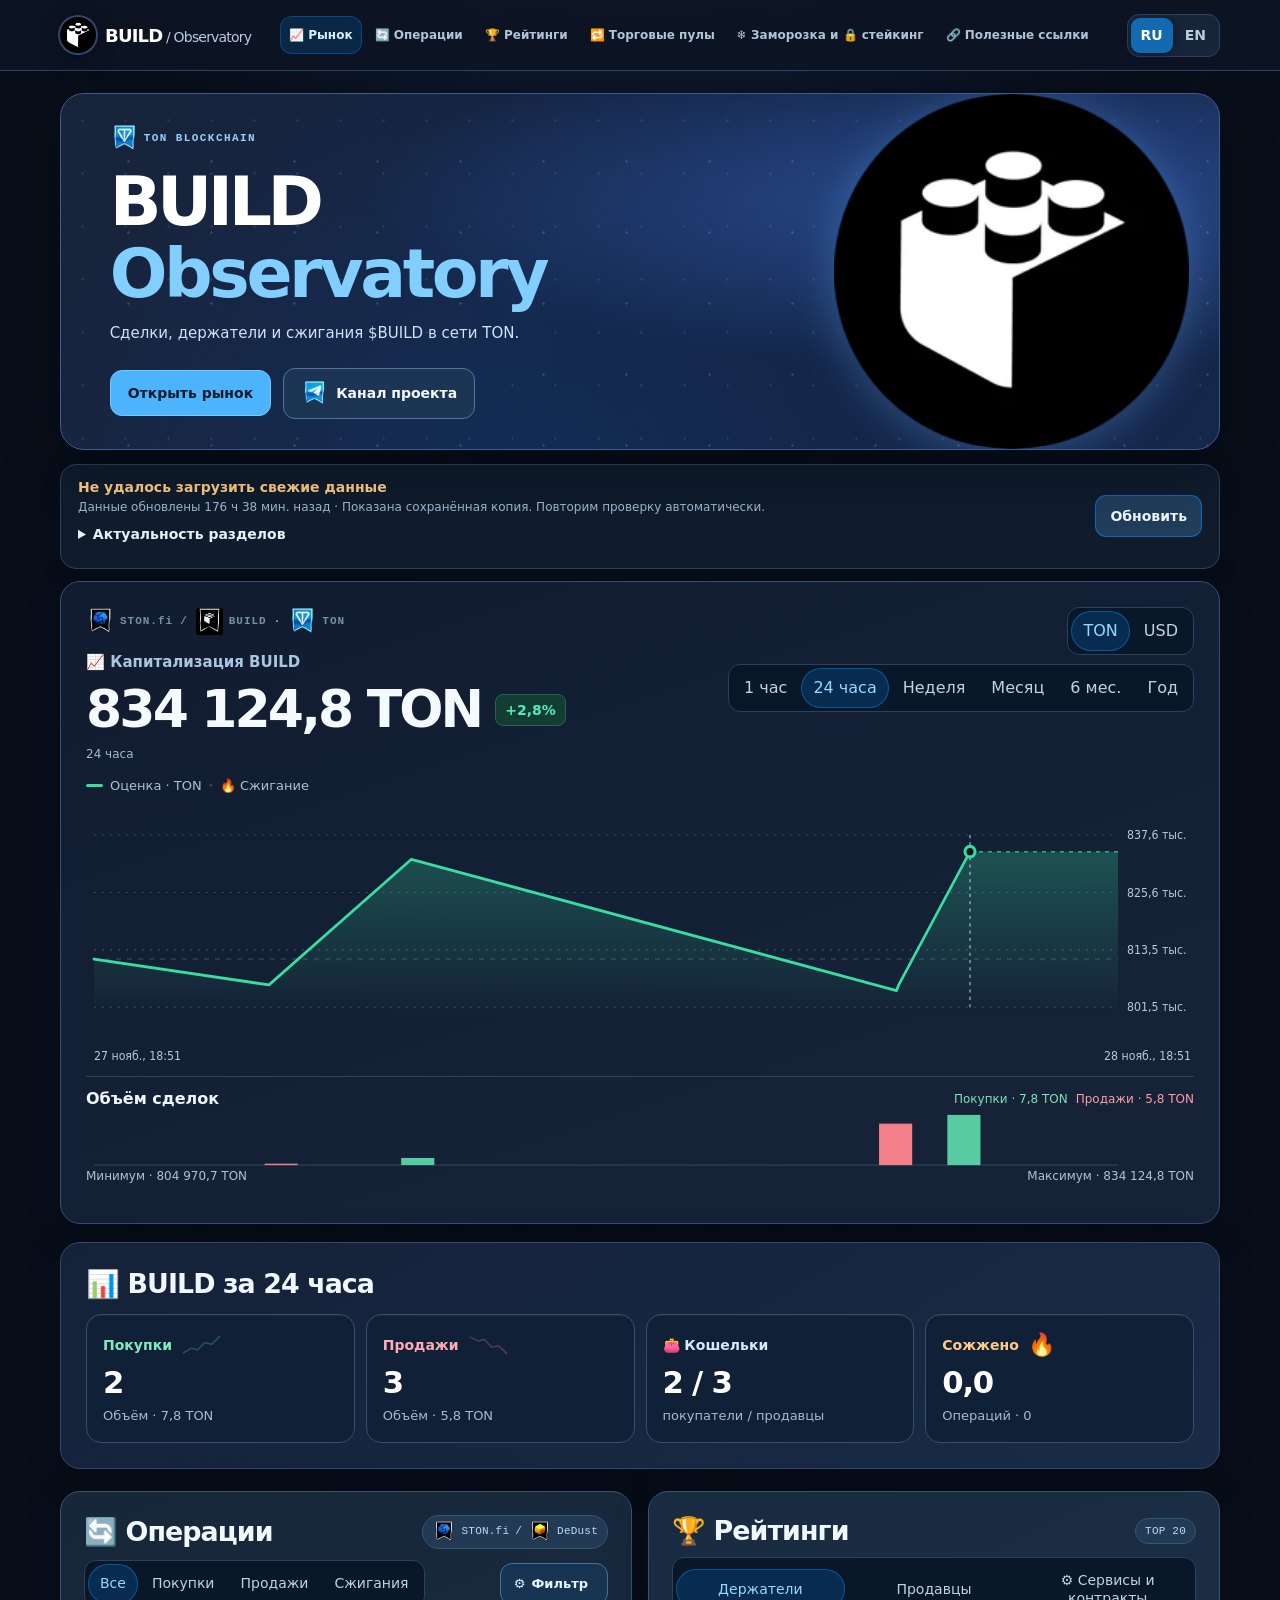
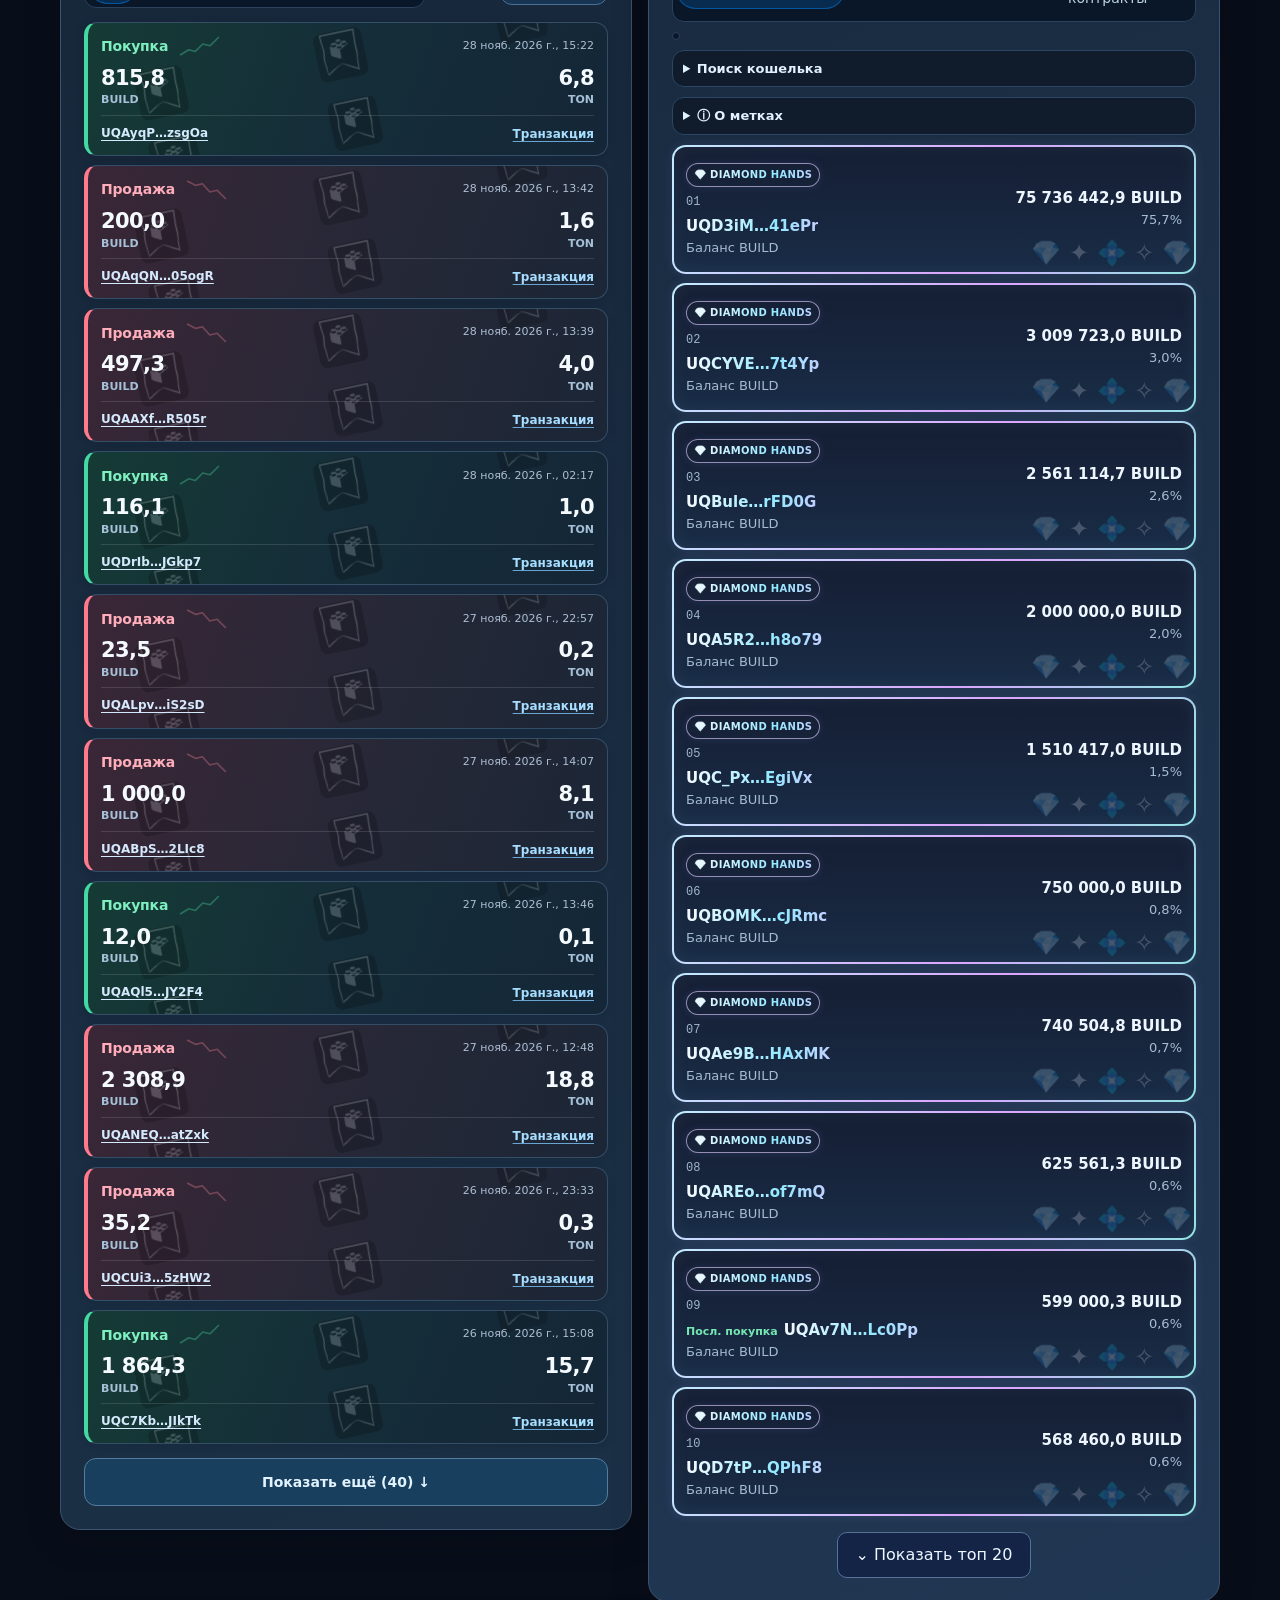
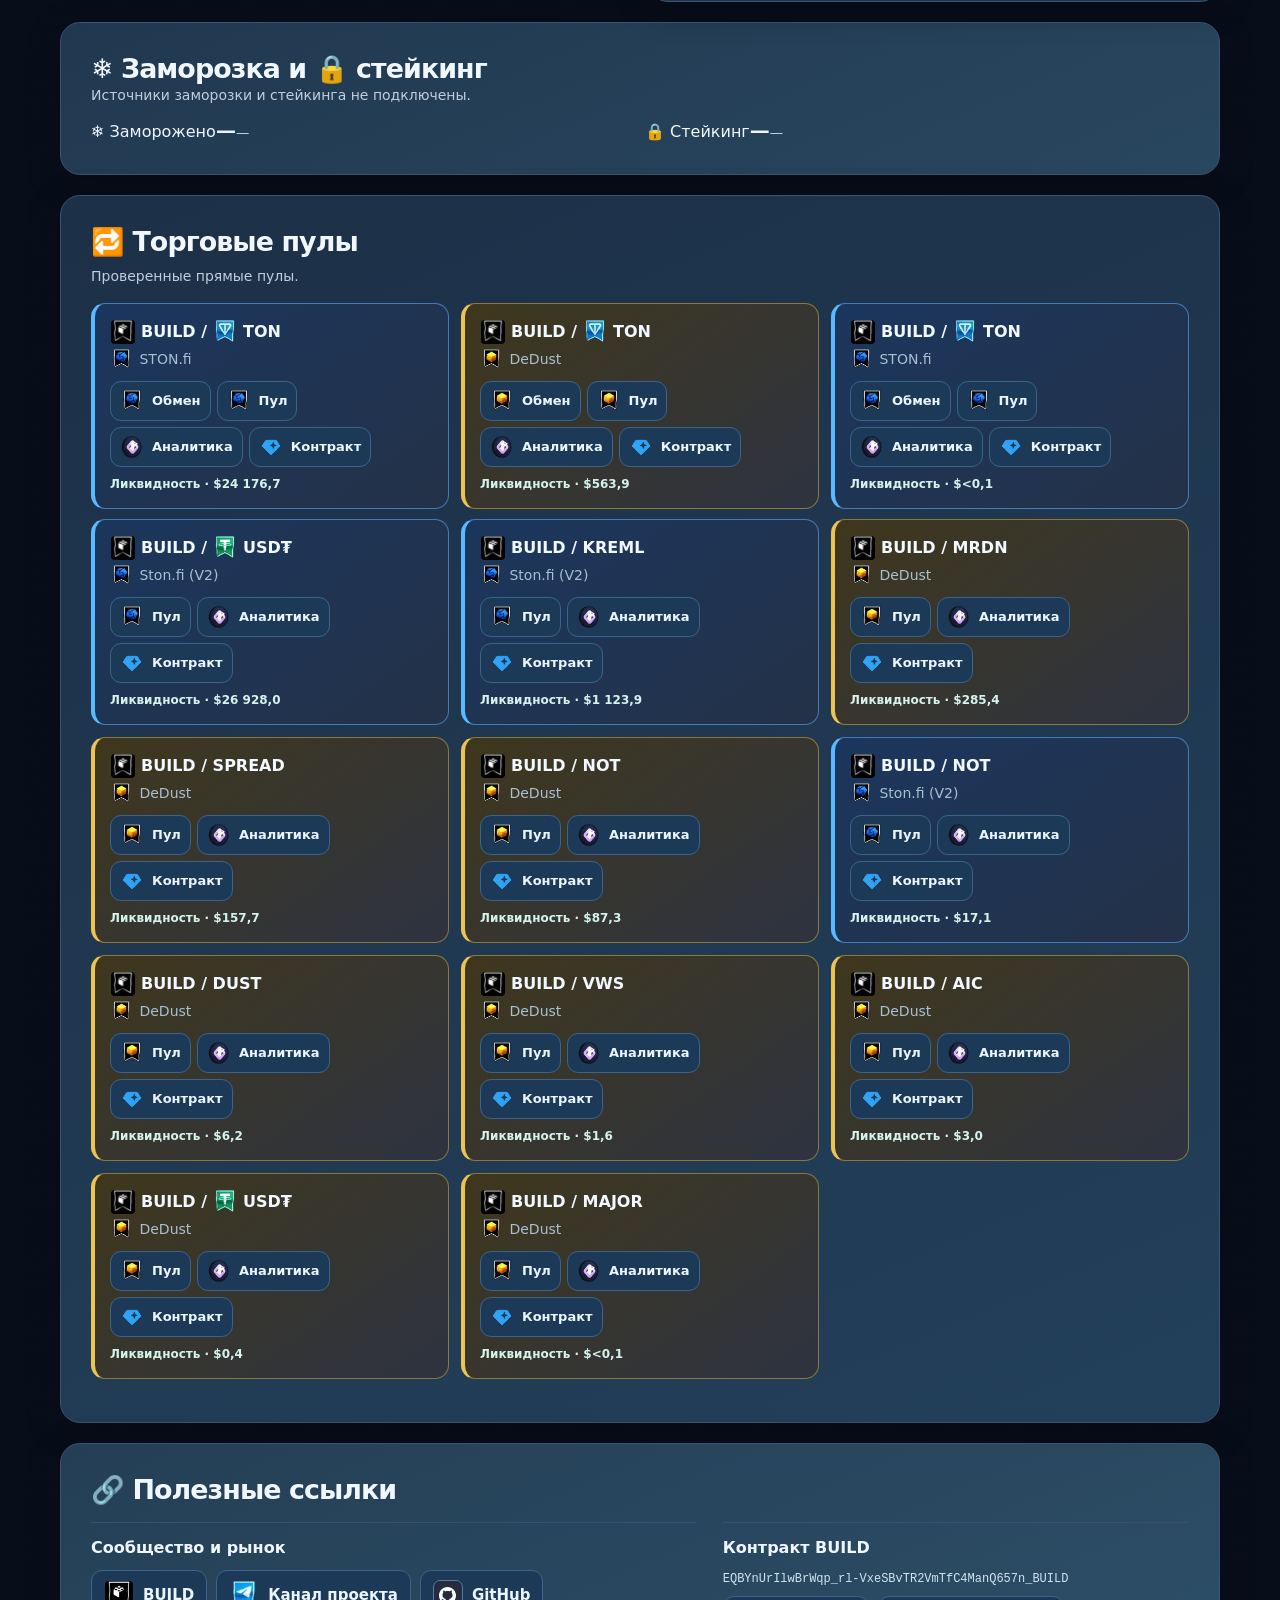
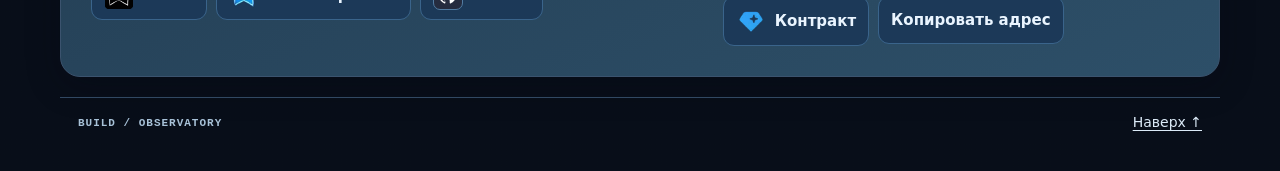
==== commit 8521eb88: "Refresh BUILD snapshot" ====
--- a/index.html
+++ b/index.html
@@ -1145,7 +1145,7 @@
 <section id="links" class="panel resources"><h2 data-t="links"></h2><div class="resourcesGrid"><article><h3 data-t="projectResources"></h3><div class="resourceList"><a href="https://openbuilders.xyz/" target="_blank" rel="noopener noreferrer">BUILD</a><a href="https://t.me/builders" target="_blank" rel="noopener noreferrer" data-t="projectChannel">Канал проекта</a><a href="https://github.com/Freebielife/Build">GitHub</a></div></article><article><h3 data-t="contractLabel"></h3><p class="contract" id="contractAddress"></p><div class="resourceList"><a id="contract" data-t="exploreContract"></a><button id="copy"></button></div></article></div></section>
 <footer><span>BUILD / OBSERVATORY</span><a href="#top" data-t="up"></a></footer></main>
 
-<script id="snapshot" type="application/json">{"schema":1,"token":"EQBYnUrIlwBrWqp_rl-VxeSBvTR2VmTfC4ManQ657n_BUILD","updated":1795863070,"errors":[],"refreshStatus":{"holders":{"attemptedAt":1795862910,"ok":true,"lastSuccess":1795862910},"burns":{"attemptedAt":1795862910,"ok":true,"lastSuccess":1795862910},"zeroBurns":{"attemptedAt":1795862910,"ok":true,"lastSuccess":1795862910},"trades":{"attemptedAt":1795862910,"ok":true,"lastSuccess":1795862910},"rates":{"attemptedAt":1795862910,"ok":true,"lastSuccess":1795862910},"pools":{"attemptedAt":1795862910,"ok":null},"identity":{"attemptedAt":1795862910,"ok":true,"lastSuccess":1795862910},"badges":{"attemptedAt":1795862910,"ok":true,"lastSuccess":1795862910},"domains":{"attemptedAt":1795862910,"ok":true,"lastSuccess":1795862910},"fragmentNumbers":{"attemptedAt":1795862910,"ok":true,"lastSuccess":1795862910}},"holders":{"totalSupply":"100000000","holderCount":19194,"holders":[{"wallet":"0:f788c00a40eaf9a37a75af81cfeb5641c88f55c298c2e13192ea3a21b38df8d5","name":null,"tokenAmount":"75736442.911589083","share":75.73644291158908},{"wallet":"0:98544ca5fa77ee41c46e99025e1ea04655ecee2142a142b84518a663d239bbb7","name":null,"tokenAmount":"3009722.99796779","share":3.00972299796779},{"wallet":"0:6e95efe35d7b3d293027e04fae6c8e7cebcba499f1a009071879ae645fc42b14","name":null,"tokenAmount":"2561114.672028632","share":2.561114672028632},{"wallet":"0:394762c7e45bd3d01568e219bca6f0e1e927e5c20df30b9f3819cc2b63e2a1f2","name":null,"tokenAmount":"2000000","share":2.0},{"wallet":"0:320fb3bc0af55d47c00425cafde9f1c8d627c5ab6d52f1032dd5cce2e487c93f","name":null,"tokenAmount":"1691247.732965858","share":1.691247732965858},{"wallet":"0:bf3f11e66b98232beea2c104a060dcb4772e42f7d899435baf42c7b3ec880482","name":null,"tokenAmount":"1510417","share":1.510417},{"wallet":"0:720032f945ad9d95dacc48172d81f4a6d97d96d4feb53555b64580dbf1e24d24","name":null,"tokenAmount":"1502395.660682082","share":1.502395660682082},{"wallet":"0:4e30a11beccd70d3faa976e3aee6d75fe6e1ecbe9084d6c2891252b4a0119c25","name":null,"tokenAmount":"750000","share":0.75},{"wallet":"0:1ef41ad743d2a76085f94cbda496c1a9498bec42a1af707c034815adf69b4703","name":null,"tokenAmount":"740504.834032747","share":0.740504834032747},{"wallet":"0:11128ea8870fb72dd33e52bca50dc35906e905340a2e4f10d2bf5c40a86b687f","name":null,"tokenAmount":"625561.28106841","share":0.62556128106841},{"wallet":"0:2fecdce606900371803fe921273804bded44786b901eaa21e467eaa70da3cb73","name":null,"tokenAmount":"599000.289802217","share":0.599000289802217},{"wallet":"0:fbb4fca0a72b0705050804e0590e4478bf96dba4e685b1bb94d81316adba103e","name":null,"tokenAmount":"568460.004955217","share":0.568460004955217},{"wallet":"0:9a89e784ba40ee8a0e3e894cfebfb69bf4e6eff2bafe5a43dfa8f0925f39ab52","name":null,"tokenAmount":"500000","share":0.5},{"wallet":"0:e367f0305990e81d9d864c8a8803ce134a4991ff63909a3b7688f803a886196f","name":null,"tokenAmount":"462059.054483203","share":0.462059054483203},{"wallet":"0:32b8e54975a8e3f3c7a75b4caed0b60afaf1723da57d26ae823f7526d9da8a57","name":null,"tokenAmount":"275733.621019738","share":0.275733621019738},{"wallet":"0:ebb8bf4dab23e76cc46967e4a4a86e20fb646b92c0cf22e5b8c5aecab4f67f47","name":null,"tokenAmount":"217550.698020844","share":0.217550698020844},{"wallet":"0:014a25c008796a407ef9de4081f421ce19e02a81cc8ef75e18a4276c9c4c372b","name":null,"tokenAmount":"204393.716028429","share":0.204393716028429},{"wallet":"0:0f56e7842e66e1d07650ce70b1dcabed2e1063bed6d5505e5f6513c2f4ee1fac","name":null,"tokenAmount":"151500.416419127","share":0.151500416419127},{"wallet":"0:9fb53efce0ea16fe0c1545d7c6dff5f89f3e890d50962fbe9a980ec649e7aa9e","name":null,"tokenAmount":"143029.029035152","share":0.143029029035152},{"wallet":"0:aa5730855ee8a370a60269a8b7099a214e0f6d16ee78108403b8511fcc0e4074","name":null,"tokenAmount":"137673.16260447","share":0.13767316260447},{"wallet":"0:c9f8df6c6db876bcd99b27d0c03445a91dd66a5b6cbca80027a014b9ad8f5f55","name":null,"tokenAmount":"134730.48930673","share":0.13473048930673},{"wallet":"0:26d677cfe24dbddeb1452113545c5a8c1687461cc2138ff559e7748424de0ff3","name":null,"tokenAmount":"123588.489379699","share":0.123588489379699},{"wallet":"0:bdc38eb77da4cd12b0e8413107778a596db7cc56ea1c161637f9a5dba7134560","name":null,"tokenAmount":"119478.063580581","share":0.119478063580581},{"wallet":"0:c4df4c437201f0fb13ee874c3c9b521f00c21e091c548c80c24c7847deb6edd1","name":null,"tokenAmount":"110607.00848699","share":0.11060700848699},{"wallet":"0:00264355a5b8095dfa36f8daf28d9b3d6e8561090ebd831524b4c2b264d4dc8e","name":null,"tokenAmount":"106752.673909692","share":0.106752673909692},{"wallet":"0:f12ce1e995149326e7a23c093d71ae03d22cbaa97a40d8c1f78e02a9deb354ce","name":null,"tokenAmount":"104353.086013491","share":0.104353086013491},{"wallet":"0:21bf9c3d13b727670172704bad38246abe49aa6a30c8c3ccdb63b2b757cc98a0","name":null,"tokenAmount":"100569.392762139","share":0.100569392762139},{"wallet":"0:3e38d24e316e092f80dffefaa408c156c19ea242dbc6cefd5a5c799c80faadac","name":"drew.ton","tokenAmount":"100000","share":0.1},{"wallet":"0:8c517bd6a7fd72afc831dca4b989528d5c195c8a6b48e31a9d6e200fab9162ce","name":null,"tokenAmount":"92942.89649216","share":0.09294289649216},{"wallet":"0:16e85e4a2108d156358ac8ab525f1807f57938caecbad4ca410d42a8544fdd9c","name":null,"tokenAmount":"85000","share":0.085},{"wallet":"0:7b517194a586eaedf05c2536910b5571041f05830c5cfc2a5ffbfad325b3ffce","name":null,"tokenAmount":"83453.391136806","share":0.083453391136806},{"wallet":"0:e1d6def68c731b0c25a64abd8bdf716f60b367d081af08231d1c54f5c3dfe4c6","name":null,"tokenAmount":"80823.794121108","share":0.080823794121108},{"wallet":"0:96fbd752e170cba647a18b5ffad21de138695ee3b2a61f41405224ac02fa9a0b","name":"12345x54321.ton","tokenAmount":"73034.50824292","share":0.07303450824292},{"wallet":"0:2ea5f6f937c63e362613ea44e8fa6837c07d6dab512d6f316cdde5d6acd6d3a3","name":null,"tokenAmount":"66110.345735358","share":0.066110345735358},{"wallet":"0:b4e41a202c4b66647705d1b1d645cc407908408d0ebd3f756fd6601366965a5f","name":null,"tokenAmount":"65191.86058879","share":0.06519186058879},{"wallet":"0:3a667af721a74a2e85d88ff2e996a946db39bc2d32c0638f6f731b88d3f70684","name":null,"tokenAmount":"63490.8","share":0.0634908},{"wallet":"0:8c08af4fd9ba08aaf658d545c925d6160de0f31094b457c4b0b5239d23908925","name":"mma-series.ton","tokenAmount":"60429.97827339","share":0.06042997827339},{"wallet":"0:e3a73043bd3ec4ffb4e11737eccfed1a225149b4755f020e0f7f6e9d8018dfd1","name":null,"tokenAmount":"57609.888597843","share":0.057609888597843},{"wallet":"0:ba2904fe4f453772da48664f931f9af2146ea0c0f9881fca0de277320b3b95d2","name":null,"tokenAmount":"57000.00128224","share":0.05700000128224},{"wallet":"0:65ac0f156253921c6940e8d4479cd4d9a494e85d8e1d543bc007588ab879e932","name":null,"tokenAmount":"53468.303518118","share":0.053468303518118},{"wallet":"0:7cb833298be5585d05613523ed0cdc57cb244b6ef632656ca8fcdfdd3a796aa3","name":null,"tokenAmount":"50983.669806138","share":0.050983669806138},{"wallet":"0:2d2a1cb2e6cb62e9a5df2e20f0f4d21ad3fb96925c9683d65381eb7a940301b6","name":null,"tokenAmount":"50561.714016356","share":0.050561714016356},{"wallet":"0:a78f958ba44e2fbf118cf45a27bb54ed15a9fecbb928ab262ce7ee624a210b53","name":null,"tokenAmount":"49099.000000827","share":0.049099000000827},{"wallet":"0:62afa49a1de8c0d2a44e2fe0753f1f3f411393dddd438a70ed9cc21b45d945c8","name":null,"tokenAmount":"45328.96272066","share":0.04532896272066},{"wallet":"0:4b0940a21b961dabb0e79d0334cf1973dd61d2f858eaed25f7d16fb5664909e5","name":null,"tokenAmount":"45070.053560656","share":0.045070053560656},{"wallet":"0:f4ee91122753d9674d83e7cad3b8035a9b922c5bb8878a9b3376f8782dd3182e","name":null,"tokenAmount":"41850","share":0.04185},{"wallet":"0:2cda206e605546dff62052b3da57c6f34536faaed1fab91ee343e7e2546b77fe","name":null,"tokenAmount":"41332.217185991","share":0.041332217185991},{"wallet":"0:7a36d66d50849951f28341614ea8625a02a95e25bd2f324e4cda66a9e90d66ee","name":null,"tokenAmount":"38584.525549818","share":0.038584525549818},{"wallet":"0:a41e3537ba31b45fa627f45dd6a8cc561e1f1542c6d0b9933bbaee3b13e7def4","name":null,"tokenAmount":"36604.494868276","share":0.036604494868276},{"wallet":"0:85619c66dcf718641521cef452fadc892af89276ca93787573a6809ab50157c5","name":null,"tokenAmount":"36268.408712347","share":0.036268408712347},{"wallet":"0:b1aafd30ba7168830330910f678f43066155736426991215e329d9c014b604c0","name":null,"tokenAmount":"35000.921847058","share":0.035000921847058},{"wallet":"0:b64564035a5fe27f776ad1e8caf210bb0cd04dfcc20c3ba9608ade2aaac8a09b","name":null,"tokenAmount":"34838.044717506","share":0.034838044717506},{"wallet":"0:c5cc1497a10d8d168a4dc0bdee1dee41c13f7da77b850eaf936fe84f82449b97","name":"oboronitel.ton","tokenAmount":"34523.03094897","share":0.03452303094897},{"wallet":"0:b0459b2ad9ba099f3ccd2557f072aada30f679b177d6b9d801748ed8c9d038cc","name":null,"tokenAmount":"33927.566377268","share":0.033927566377268},{"wallet":"0:147791cfc8f00d004b73b896e674237ae71745868ac1464e32352502d48ef815","name":null,"tokenAmount":"33565.054457199","share":0.033565054457199},{"wallet":"0:6a10910589a9e52dc0ecd15d19145f282a9c8a31ef5cffda0721343bc306e417","name":null,"tokenAmount":"32080.337750604","share":0.032080337750604},{"wallet":"0:6f6813fe0652888be28a653aba567747fcbbc38a5d1b8b1f30408b623120d41e","name":"brucewillis.ton","tokenAmount":"30631.221199111","share":0.030631221199111},{"wallet":"0:505e1385cf86670b5ec2955e74eda736337a39225361a8b67dd69202e199b1f5","name":"riocool.ton","tokenAmount":"30266.865749811","share":0.030266865749811},{"wallet":"0:32ccb547e94b3f0ce7e297af500bf4412681f69bf0f91feccc7cfda1341bcb3f","name":null,"tokenAmount":"30160.689789692","share":0.030160689789692},{"wallet":"0:06abfe3490bbc19655c8cdcee048532e4122f66d3a2050d463833c2e75cd2fae","name":null,"tokenAmount":"30000","share":0.03},{"wallet":"0:de5844cfe1c7f0e09efe48c2cd57feb539f05c31e119f004e47e3c33f096bf75","name":null,"tokenAmount":"27415.688601949","share":0.027415688601949},{"wallet":"0:115435d9b20ae57294f0c333f9d1cd5935d3af7ffbfb2035b3f4e181b4eb4289","name":null,"tokenAmount":"25350.282112205","share":0.025350282112205},{"wallet":"0:2dfd5e74cd9cd05bb86316da9a8f6d193e737b7e9e05e57fdc2905b192dfc330","name":"pewpewgogo.ton","tokenAmount":"25240.630273741","share":0.025240630273741},{"wallet":"0:efc8a0bd6e6d5e78d2d0f3a0c45dfdbde01e551f4537f50268849feddf1255fa","name":null,"tokenAmount":"25072.033914269","share":0.025072033914269},{"wallet":"0:e4dd92d28bfa97863af622d8036974f654fab851c92279d7906509aa8481b6bf","name":null,"tokenAmount":"25053.765233514","share":0.025053765233514},{"wallet":"0:b1436bc72ab58ed26a5eda52306563a2c39b38bc94587a2733b03cd8d28464e9","name":null,"tokenAmount":"24324","share":0.024324},{"wallet":"0:f43c1179dc311fe995efb663e40513d728627eb755b11eff5896458660b64de0","name":null,"tokenAmount":"23479.294493419","share":0.023479294493419},{"wallet":"0:9bdc318a50a70cf7e89868c1da1475176a3c283316b11f8e0a97660cf1558a53","name":null,"tokenAmount":"22227.595795955","share":0.022227595795955},{"wallet":"0:34d72a40b10d1dfe55937971881f1edcb89d854dd9bdf656c851b1f8ed009662","name":null,"tokenAmount":"22096.914811073","share":0.022096914811073},{"wallet":"0:542c9dbbdfdacf481b5152fed28903b09a0a18e41db99c941ec58e76cf9c29ea","name":null,"tokenAmount":"21079.055382168","share":0.021079055382168},{"wallet":"0:7586c5ff798864548e4f23282199c1b72329f5b5f1e277473a45a5aad81a64ee","name":null,"tokenAmount":"21047.904790594","share":0.021047904790594},{"wallet":"0:5ba711cdcab2233d4d696ce5a6a13b327f17cb85fa1a3c2e575a8f93b709446d","name":null,"tokenAmount":"20882.59010207","share":0.02088259010207},{"wallet":"0:383ee505b8187a0616c11a31fd0fb43f0bec474ba1077e6c53a516b4d8ef5d93","name":null,"tokenAmount":"20850.000527001","share":0.020850000527001},{"wallet":"0:6b2a7d4c64c6593c880818300a7a1f729d908208ad057d89fe4719ef0155752c","name":null,"tokenAmount":"20841.276829677","share":0.020841276829677},{"wallet":"0:e82417df5f04acf1d5059d9885f160f502f0bcbf7e13e84e7dd2f2d8e0a76ea0","name":null,"tokenAmount":"20173.570369067","share":0.020173570369067},{"wallet":"0:9ef832724e7ad7565c66349d1d81a8c16866313d8e3209beacf44acbe3fefc3b","name":null,"tokenAmount":"20000.737803622","share":0.020000737803622},{"wallet":"0:7711d5766a3a9c1ae0cc8045954685532008466f3c28882ec79224bdd9cfa7af","name":null,"tokenAmount":"19694.818945523","share":0.019694818945523},{"wallet":"0:d9d0996ce3668213a1cd9da75a2ff4bde0a148d26ee97b06a48c233aec34162d","name":null,"tokenAmount":"19556.293955","share":0.019556293955},{"wallet":"0:ce8348201bbef3d39326a69c5d3df7733f90db022ae86daea462adcc562a750a","name":null,"tokenAmount":"19112.251354071","share":0.019112251354071},{"wallet":"0:c126ff17454a3c38c72c6f7fa1c171df4f1aeac69c66b261dbb20d603c9799df","name":null,"tokenAmount":"19101.64443941","share":0.01910164443941},{"wallet":"0:71b863107573ce9dc948647bc25828a8463beec61fb3d7d6dd48d3683659a80a","name":"4815162342.ton","tokenAmount":"18923.406252102","share":0.018923406252102},{"wallet":"0:104aa9a93849d677138474a768831557a5df70d9fc3cdcd1ec66e8365b6b09c1","name":null,"tokenAmount":"18869.070978052","share":0.018869070978052},{"wallet":"0:50dbeb612583b7d436b126328b8085530b999091acd174f1ddda3d4f807a6322","name":null,"tokenAmount":"18463.309431024","share":0.018463309431024},{"wallet":"0:1f0132ed1fb5a3e053c9862990d5b8e48ee0d2999af11cae18b9b22b9acaac1b","name":null,"tokenAmount":"18341.195763073","share":0.018341195763073},{"wallet":"0:23dff39586c701fa5579629c3988437148cc757dac55007afdd461ae3831e681","name":null,"tokenAmount":"18310.282485931","share":0.018310282485931},{"wallet":"0:32e3e3ec56087afa5df2c325d8281af86740cd41219bafe717e874200fbeff62","name":null,"tokenAmount":"18280.095329763","share":0.018280095329763},{"wallet":"0:608cb20ae8fd1a4cb1de598fbc015cd1a00d553d1f267309a676ea18b559872e","name":null,"tokenAmount":"17207.322842121","share":0.017207322842121},{"wallet":"0:f675be805689d8e7c6cd63e0109aef16e2145ea7bcd4aad5f6ec23c1ea34e3da","name":null,"tokenAmount":"16902.256163192","share":0.016902256163192},{"wallet":"0:711eb3521dd2f8be08d64fc769971bf00df49167f8b2f2cd15099fd02e07f525","name":null,"tokenAmount":"16476.147749","share":0.016476147749},{"wallet":"0:21bde99e647eac0a76e4cfcadf62cfb3402e7b1305e3e92c5fd12133f45469df","name":null,"tokenAmount":"15222.969051553","share":0.015222969051553},{"wallet":"0:2df80002357480dd6e5601415a28801666499d42941373a570854aa3c143fd6d","name":null,"tokenAmount":"15190.45890504","share":0.01519045890504},{"wallet":"0:aafb220033671f6fd57ba080afea0827a977d2f14939850ca084d077585edac8","name":null,"tokenAmount":"15186.807031997","share":0.015186807031997},{"wallet":"0:9d43c795736f88570d78da16160ac946dfb9c2142967e5afa03e201877680c02","name":null,"tokenAmount":"15157.244203893","share":0.015157244203893},{"wallet":"0:5a591b70d2d10690b0e10f6cfa1c511e35c409ff246596cff6ba91d4aadd140e","name":null,"tokenAmount":"15001.204370188","share":0.015001204370188},{"wallet":"0:f727cad70c52b25eb34217c979b09498299000578bbf71b26f4f29a45f0576a5","name":null,"tokenAmount":"15000.060560767","share":0.015000060560767},{"wallet":"0:e18f746a9e300d6766138ac36878454ff9c46fd0d2b0a91c8338db00d362202d","name":null,"tokenAmount":"14999.991978107","share":0.014999991978107},{"wallet":"0:1b60f4e2ed104a58740e0c3c8f8a606f975f49d3fe8b1305b7c9b129e1cb30f4","name":null,"tokenAmount":"14986.55","share":0.01498655},{"wallet":"0:586fe7ddbb530ad7b4575671af6664ab152b341fbec20b5a68955c419ce776c6","name":null,"tokenAmount":"14873.281930904","share":0.014873281930904},{"wallet":"0:96b811345d38a4de107564c286293054c92e29231ee93a7a428c851a3b8bef47","name":null,"tokenAmount":"14736.293078622","share":0.014736293078622},{"wallet":"0:e0df96fa08835c169c649debfe86d4119603bef0ec269788a21d83fb2abfecf3","name":null,"tokenAmount":"14558.225863516","share":0.014558225863516}],"asOf":1795862910},"engineVersion":"1.3.0","methodology":{"valuation":"last observed swap in primary_pool times CURRENT total supply; not circulating market cap","primary_pool":"EQBka2QNtPb0sTQexdn9c6eMFK6ueZtzqEMcYLanm5LRpHyd","sellers":"sum of successful supported native TON swap sales; service roles excluded","holders":"balances excluding known services and identified contracts; unclassified accounts may remain until verified","burns":"accepted burn notifications and zero-address transfers shown as distinct evidence","usd":"historical TON/USD rate from CoinGecko","history":"incremental confirmed swaps; missing intervals remain partial"},"serviceRegistry":{"asOf":1795812662,"source":"https://github.com/tonkeeper/ton-assets/blob/main/accounts.json","sha256":"4286bd47e11399901a7d713c9e98a5dba17300d76fe272f4f5d46110a84f4e2e","entries":{"0:ad8afecfacc248996885d8be6824280f9f3a7e54c2f6080b7971b9f556c280c4":"Crypto Bot","0:dddcd3cdad60af4c0d69389f567ad51d0c263fa4968d655ab424c69aadaf9322":"Wallet Bot 1","0:436a76c2794a88e3fbfec6b9c0374fc8db046f10868b835420d9937973a665d4":"Wallet Bot 2","0:6e814e6450e8c578067bb656298fb4d01397dd15018d7f34dc369eaba4c2111c":"Wallet Bot 3","0:5f00decb7da51881764dc3959cec60609045f6ca1b89e646bde49d492705d77f":"OKX 1","0:f15db2c62cd86aff0860d39c491fc73a31395fafeb5945e644498562260c782e":"OKX 2","0:e7e86da08742ed933434ffeb8f08a63c7e100ee842e25f599a9cbf0891574a6c":"OKX 3","0:0338def34b84c6ee9134a04ab1601450be446340a37ae259de57cb37bdb590cd":"OKX 4","0:a30a49ec725e9f57244b66af4c2da7ab76004b4fce80d3a34b1cd0c37762abce":"OKX 5","0:24da1e7b8da901e5b3dd0f98c397feb6e5a5ea483195a8b6bd0682cf2c5327ae":"OKX 6","0:7f2e84c723d8b6b6b1aacf810c8c26ab23c22022b464b87104b2d3065b0ea70b":"OKX 7","0:854ec4521efd52ad43bcf1988e4c44ebdf9a26ad18fa51abfdb685fc3b348a5c":"OKX 8","0:f9bdc0de461c1a2e002fada9550bbb095c8f9f73668d70c517a9cc7e050f8e5a":"OKX 9","0:9b9b739de2527ae72d21083f5198d710c7288453b4733e57ecadb2e189ac829c":"OKX 10","0:b31535e934db05bbc220267467903c8108bdabcbc2a06588838b726ddf589ef0":"FTX","0:57eb74407604a19f7e04005315ef70aeb7b675e6551977586756f6baf12125ee":"MEXC 1","0:1c7bd690f4f93de8b93db5790129dab65926c6e1fc9b57380089db5529516630":"MEXC 2","0:d887d0e2d1c4fc4126e71c970d33ab1896940000eae703bb1ab6cecc830777e3":"MEXC 3","0:7994848c1fcbcbc57a6a5a987b66eb424b8b54e10759b6b514a66b600c2b0eef":"EXMO","0:8d195793baad9a08c46dc353aebe999341dabd07721b9725f19e18abc3d10d92":"EXMO Cold Storage 1","0:26ab8ae763a3a7c3067d882b7b01cd5d37254cb8768f57b6a47c00028effc7b8":"EXMO Cold Storage 2","0:0130c77346e9ed82df677d107ad6a775c11f9c18f6a05c0dd17906b355850dad":"EXMO Deposit","0:342a359e38357c083968129fddddf049ef5c47315bfbef27505a356bf9f02d65":"CoinEx","0:555f3053e257130374bb831ae0e219e5e5f9ec0ca8f8a0d133369d3d690c64c2":"Huobi Deposit","0:85af78e8d035e920117cda654615cdf371d464480b629e110d3c5310d85ab362":"Huobi","0:80d4123841167ca989ac912443cc99a4b9c1a87584536427ff6fd85c92395ae9":"Kucoin 1","0:b37e57033db21d10b950e6143b658c10c3bf425bd193025960aef7f22dbcf4fc":"Kucoin 2","0:07ce60b7e5f255a88c3707f3fbc79e2cf924ed6b4b7d09c6324f0ba2338a48fa":"Kucoin 3","0:a14b1f452385b2bb984ad2c4441e1d23cae071fdfc096dfba53ebba3b6ff1d10":"lbank.info","0:75726a716f747e60b0371cb0d5d35471e8e1e931003fecc3a0961a8bd82c09c7":"xRocket Bot Cold Storage (Old)","0:c1dc654b598ab84cda4f12372efed8907cedf0901865a58649087373e01b1c24":"xRocket Bot (Old)","0:45614fee399c43d77bb597558791831bc0ee31754cbb2b5b1fbf5a3488ed9940":"xRocket Bot Cold Storage","0:011a8f0a0b36b779af033473274966666d1cd6fb4e77df679375fbd6f970d012":"xRocket Bot","0:c3f1da8ecda8f8cd42bace224ea3f1b6971eaa7f54c492d4d190527b4f573f7c":"Bybit 1","0:4a1f3ebcc66bdcefa90245bdf541a50ada1c688a487534b1587abffd93038834":"Bybit 2","0:cd525c15904d7b4027eae08b318624260f371ce8c9f4fcca0cdb7b583854107c":"Bybit 3","0:ae62a192da96e266161a702cc9f6de91c0c3441f17ceba51bc442dfb2031a30a":"Bybit 4","0:e3ce05c4da977132c24a3b102da8b5fbf2ea9173337b49de346e4a4b057f7579":"Bybit 5","0:e33ef85d174eb457c072d1ee10215b69ab9b64192f7421302ab1c8e26b7ad4bd":"Bybit 6","0:7f97f36dda3f7dedc9e12f8c09c4f89e7fbc17527ab3f67de4c3b155297a56e4":"Bybit 7","0:7d133d4e425c8e00de015513a44e66e6d163b21e71720aec7579965e5de28c55":"Bybit 8","0:f2dc1860686cd658987e2bed8216532d8c004460dadea907cc7d4ad7236c496b":"Bybit 9","0:4a1c20bc9a6f9294f75f1c87a7f383a8b73a483a2e6dcb3630ddbe78b3ccad00":"Bybit 10","0:008bb088e81e38d583826901093567027cc1575ec744ac354fa4eeec302d166d":"bit.com","0:1882478daef1b7ed200cbbdc201bd4ed0b24c2e5f1a4c7c15aeb7e3b1a759193":"Coinone Deposit","0:a4d2072b1edc1355fc7fbee0095beec7889a2d3cfaa9edcf2ce9e128631abbd6":"Coinone Withdrawal","0:f3f4ed0913ab555d023745058f1a6c55a49d4876593cb9bdab1f780a99b185bc":"Paribu","0:f9873509de5a2f97f7b2805f5f7aafab447f43c91e751cc8efabc6d2ea09d78a":"BingX","0:b496b8f73b469ff06a2d89e62c4d70a103fc228c821537b49dff092060bc281f":"Gate.io","0:60ff0b28e2b3839bef250a81be9f2e78a6265b980ec5d24df4e44bbff2c3fb25":"TIDEX","0:23eef28b6da5a368d6c0b8028fd5ed47c26758676bc9db1b5653caaadc969f91":"CWallet","0:00ffafa9fb3d4f837824436d19953c792be6632af73a9b82c4dc69ca07195087":"Matrixport","0:b58c73481f25a280f9705ab3424be850614d823256263ecfa049fa9fb917720d":"QMall","0:00b402b789e5626e1c61b50c5dbe2024426e92f16c0c2fb735396df96046b5fa":"BIT","0:2c54797319837b4c6d014fc991c1a8d4294dfd4d6cec4937e370f1f27db0423f":"Bitforex","0:6a5a76a1538cf9596590ec3708470649c342624bf92e63a6a7a15254ededa904":"Bitfinex","0:59b065c5d66261a5317660e96eee476aa6a11b749bdcbe8c0d1f3dbf24200d1c":"OMPFinex","0:3cd5ad54b190a71caab984b0f210e3742c7f2147b7e9073377d7c6b470017362":"Bitrue","0:6c53cd87cc0d33486db42c1c7fc03dfaeb2f7b815afc368ab1aee567edda3f72":"Coinspot","0:9a582c23266b8ea47eb71118a3c040d42b230b2266fecffe2d3cd390c0922c35":"BigOne","0:dd528505af15c6e5206bdd8f6c9a3b541f80ca98ae8a5066ab3ff8de1ff5e678":"Farhad Exchange","0:2b6f3cda567c385f0645486f3c665a451f56b2969d1be57d86eb77c6077a81d1":"BitTime","0:cdf7f0d7c09036f064272e3c429ed570be49ef29eb3a735b64bbc17915073732":"Bitget","0:e9c0a24ffaa6aa4f228890e71ae9550bfc53a6c57e643bc31c240e18727ac1ce":"Bitget2","0:336502faf83ef5b532d315ba71450b661c90e83fce64d8bc1fd2bf642f3555d9":"Bitget3","0:b308c7f9b4f596f6250175885972549871b05c70ed3619fd5a939401eea972e4":"Bitget4","0:e2d1df206b372db1f3b890e60d185b67aa0c9f1b6b6ff60a05091c8c01b40ac4":"Bitget5","0:7a0dc94da9f48b968dfb87be38d4fab7286288db7a04d3081feee177376d9089":"Bitget6","0:8785ef5ebb0fd24c6911d10f43c00961e9748fa54297a1ac517e3c5fe76bb0be":"Bitget7","0:213b6804c2082135a4a803da8e3b30cfed51aee9af2ad2100334b7f4711d3bcc":"Bitget8","0:573dfe99490a041703e977e4724135c5b8bea0bea67839612247451ca9d5c4cb":"Bitget9","0:de2519a527de7e1d4c1028bdb74e022b28a6e370e4fec3fc27d8d971308f99bb":"Bitget10","0:06476e580e250d0abec5c365a711833483c581d57b908be37d56bdb0e338c312":"Bitget11","0:c9959a997e1d4e4383d8db37b86d2101ce78dcf1f1b3904d9888fe572ef0efd4":"Bitget12","0:c07e51e5b694937758f45f4003071c84f4c4a68bdb168a22c3d6c8b89cd6186f":"Bitget13","0:1797a5c4c50a2b312ce9927ff6f12efd3b0b58ff311445118c2d2e64312b5d79":"Bitget14","0:6083005b354ab1c4785aa8ce8293ee5c9c182e9248f27e9c9074f35c16342083":"Bitget15","0:f99b14600ae44d2f12b178e8c6eabd78892ae82c5e45b6898f9deb7eb203f9c4":"Binance","0:8e91b50381c36dd42accdb51f5cb5d96848568b4924f8079b1a5ae7e10f43eda":"Binance Hot Wallet","0:ca1d9edeef40b3a9dbd9082f3767859547c3ce0bf641d09d58e33a3cf06fb309":"Binance Hot Wallet","0:a2faca7adfebd5c5970108d1f79065cef32b0c143fb13489066b684cdd7ee95c":"BitMart","0:5d5a830e48214791f4ab5352900c624d3bff3c5efd630196b180158eb789990f":"Nobitex","0:cad898b200a0934ee416c2039bbf3f5d7f1a323172875b3c19d378a6f540f7b1":"Nobitex","0:4532d5bcdfb05d3275cbf255bc91c3635cd48d63b719441581c5542a4750fdf5":"Nobitex","0:a32d52ced80a23fe4fe90ba94593ef686de03f9fbdaa069e642826a95234b982":"Nobitex","0:fac8ffcb6f89572a1232d59e91c65909ae408663fd2ceaecd35f35b5e9d670f4":"Bitpin1","0:c14ce5d772539be26fde315a505a1e0514104e76eef776f0b845e57df0557ddb":"Bitpin2","0:dd36441bf4aa8a6a6ecfd763efde1eb82dd86bdcfb1456b45ff4b73f87657184":"Bitpin3","0:402f5d4f4f8bea7b0bd511b9d3771834c1a22bbbbc8a326035eb07aa24f5c9f9":"Crypto.com","0:ca6e8f2a3dfc875b8673d8677f3818c4b8c02d1aa481a86a0c61bd09f8269f1d":"Foxbit","0:60def37fb0e6f41b18a73c2496d96b25442344864ca0ed97189a6f37e2439c56":"Richamster","0:97ad93444915089e812238ff10abe9066d0b03ea3dba2a8630fb9c9f88aa455c":"Wallet in Telegram","0:1f5806c73d03bbc96eb7eebf16067f1f2e8e270cfa16d57001aa9eaf7456f008":"Wallet in Telegram","0:1b44ec553616b0e4551037038834bdf0bdaa1f0440e10f3331d9841585612a68":"Wallet in Telegram","0:cf06c94efdae26faaa1d85092fc4daee78eba09e69c36dac051c1d8ffde35f40":"Wallet in Telegram","0:91887059ba56a03790b0696d7a402ac0691dff62fcd398e813f97d3b2736fa58":"Wallet in Telegram","0:6db0f022632b6269f0d4dbf8ea60a8448bbc2bcfc6812e31af8cc6405c268af7":"Wallet in Telegram","0:dd6ff02c59634745529b99a8d5beeea9f6c38a9188e6a7e96a424e3820c8ac0a":"Wallet in Telegram","0:023895aef955024920a291c6f3715e291df1b3dd254eafa8b09e21a2d58d5897":"Wallet in Telegram","0:f5066318091a8cfb530ec732104ce38f7783d92a6679ffcc0ce0960b0e94c7d0":"Wallet in Telegram","0:0c5684355f5410a923fb7dd59314905dc7ff157b28c9130671c7a4f17007e898":"Wallet in Telegram","0:23fe558cdf44249381aef36472e64a5072a24ba97fb61b2f5791da6013aec92d":"Wallet in Telegram","0:b7be71ac1b40e436db36721d9c20e82d44e78fc1e86a8ad15e00b1cc16831dcf":"Wallet in Telegram","0:55b7223f04dd1f2e1b3f28e4ad628fe6cab60004f280fb0a58cd27fc590b2eac":"Wallet in Telegram","0:659dbf460831a72795c4a9a9872fb4a3e7fd302783068dae53e8f2a5c150084a":"Flipster Deposit","0:d0a6eb95408e95ce97b0ca597fc523ff4809523635e8f519e00fdcbdf42f0c54":"Flipster Withdrawal","0:ec85cfc7fd1009362e421b5a0141f510d6540107ab73e7829fda1ef9e97a75e3":"CryptoBot","0:817438e5b0e6eb113ab74d73fc95f7ec19247dbe6ee27a42c3d0164d614c3ca1":"Ourbit","0:66a1e72196d64d6faf48fa4b2ea861f67b0484d2d14a59caf701d8c286ce44e5":"OKX 11","0:419712bc541c4489d6f1c38a105722d293b8847fd54f2717ad69142911b8be5c":"Bitfinex 2","0:6c25b5f2fe5ef1a6a1978f611f61a50883fd50a0822b19176445fca931823263":"OKX 12","0:14de4b02647941779108b7b99be85596260ccde813351000055d744dd8aba04c":"CoinEx"}},"identity":{"byWallet":{"0:f788c00a40eaf9a37a75af81cfeb5641c88f55c298c2e13192ea3a21b38df8d5":{"checked":1795432178,"domain":null,"linkedDigits":[],"role":null,"activated":1757669601},"0:98544ca5fa77ee41c46e99025e1ea04655ecee2142a142b84518a663d239bbb7":{"checked":1795432178,"domain":null,"linkedDigits":[],"role":null,"activated":1734016247},"0:6e95efe35d7b3d293027e04fae6c8e7cebcba499f1a009071879ae645fc42b14":{"checked":1795432178,"domain":null,"linkedDigits":[],"role":null,"activated":1785321103},"0:394762c7e45bd3d01568e219bca6f0e1e927e5c20df30b9f3819cc2b63e2a1f2":{"checked":1795432178,"domain":null,"linkedDigits":[],"role":null,"activated":1734014970},"0:320fb3bc0af55d47c00425cafde9f1c8d627c5ab6d52f1032dd5cce2e487c93f":{"checked":1795432178,"domain":null,"linkedDigits":[],"role":"STON.fi Router V2","activated":null,"serviceCategory":"router","roleSource":"https://tonapi.io/v2/accounts/0:320fb3bc0af55d47c00425cafde9f1c8d627c5ab6d52f1032dd5cce2e487c93f"},"0:0455ec693f1ab5abbb73eef006d7dc3b60f7880661e4919eac25d450e68007f8":{},"0:841ecee1ab7b25b67c678e3ad4c0c20e0a5a9c62b068fc0da56d33d97f638a72":{},"0:0d110e78adb1800f6455741051c531bbe1ee4620e5381de44a5dbc9bc54f9ab5":{},"0:027853c0b767422461814e104fa5c8e249b419f8543c529e293142bd8747736f":{},"0:0f56e7842e66e1d07650ce70b1dcabed2e1063bed6d5505e5f6513c2f4ee1fac":{"checked":1795432178,"domain":null,"linkedDigits":[],"role":null,"activated":1710432017},"0:01a5236f30e4c21a5f26a52719a9bb89f9e36433cf6bfce0ee56a6fc31faf62c":{},"0:6ac7c84df589e27b962751754cbfbc5709aed898fd8507211c139207af1acf6d":{},"0:cad99f8c5a1432a7b251c84ebb64e6232252e6c44c42335a8430ead41d9911f6":{},"0:c2e1334d93b7fdac07fb2e8f0b7ffe98c4e1223d7beead8255db8ad05b3ea35d":{},"0:4210904cff95ca5346cb2e61fc909f31a9dce7bab5479a76ecd9e7d105955718":{},"0:ff5aa840f65151dc716ced1efdfb7ff79f7fd5c4b329140008e88bdcebcaf6db":{},"0:eb21bafc7761c4ea2ba3f4a898c29c792956f1044b87b9fb67b0fbaf3540491a":{},"0:dae15ccba7159b092a72a3a535a5f8b2bbc788fd2d83b1d3065dc6f37def233a":{},"0:52134773a9803f5ba133f01592876a55763d347fc44e04b93f694dbd8968ac05":{},"0:005df4a546b23dbf68f6b5c1c8453b6289651b8f7a9473c39e3bbe8c3a2591e7":{},"0:00003e59ba740b143923b3658f8072672ab48aff20a8d59dc16c6f9589dcfea6":{},"0:bb29babdc7b9f5dda10272308db8d4e3d7d37a15bbf4adc8a0d04eebd7ba0922":{},"0:b7cff491c68a977d596475a463e6a1cd393f2363be86e8a6a2ee967ebd841d7c":{},"0:17159dab0539e6a80a75307b2ceb8dec55dea92dcac31ba71ff734a66028958f":{},"0:57be0df2ed68f1ae6ef930ac6308905b93a0b98b45a202eae4fd9fdc276b100b":{},"0:333c49d3e19fd118682abda87a50adc55f912eda05f2a9dfac3ce0ae8a032026":{},"0:46326c97c3896535499947d368bceb7abe80f565e3de8f777efe65b789103c67":{},"0:270d5f13631fea73c410655202cdd355556f70b4041e8d5b50aace2ae150a97d":{},"0:cdadbecdfb925eade1d3757091484fa5aaf04e8533f4fad86a8c9bbc73ff0285":{},"0:25ea2c81a17f85e5df54ec7e66f9aa8fbff4873d4b685e5087833009bccdc263":{},"0:858ec3072dc03d8ed4b5d73e6c9ebc43466be0396db201398f9fca9569c979f4":{},"0:e6ca17b9e9a34f0b7bce6e2105af89d90f9ae5275b794021f060da1ac79c64eb":{},"0:d4824dab47581831cad429aa595fe2c8406c0e94ef8946f3ec2843da01d1f8be":{},"0:720032f945ad9d95dacc48172d81f4a6d97d96d4feb53555b64580dbf1e24d24":{"checked":1795432631,"domain":null,"linkedDigits":[],"role":"STON.fi Router V2","activated":null,"serviceCategory":"router","roleSource":"https://tonapi.io/v2/accounts/0:720032f945ad9d95dacc48172d81f4a6d97d96d4feb53555b64580dbf1e24d24"},"0:bf3f11e66b98232beea2c104a060dcb4772e42f7d899435baf42c7b3ec880482":{"checked":1795432631,"domain":null,"linkedDigits":[],"role":null,"activated":null},"0:4e30a11beccd70d3faa976e3aee6d75fe6e1ecbe9084d6c2891252b4a0119c25":{"checked":1795432631,"domain":null,"linkedDigits":[],"role":null,"activated":1668426330},"0:1ef41ad743d2a76085f94cbda496c1a9498bec42a1af707c034815adf69b4703":{"checked":1795432631,"domain":null,"linkedDigits":[],"role":null,"activated":1753971055},"0:11128ea8870fb72dd33e52bca50dc35906e905340a2e4f10d2bf5c40a86b687f":{"checked":1795432631,"domain":null,"linkedDigits":[],"role":null,"activated":1753974944},"0:2fecdce606900371803fe921273804bded44786b901eaa21e467eaa70da3cb73":{"checked":1795432631,"domain":null,"linkedDigits":[],"role":null,"activated":1736778470},"0:fbb4fca0a72b0705050804e0590e4478bf96dba4e685b1bb94d81316adba103e":{"checked":1795812662,"domain":null,"linkedDigits":[],"role":null,"activated":1753969780},"0:9a89e784ba40ee8a0e3e894cfebfb69bf4e6eff2bafe5a43dfa8f0925f39ab52":{"checked":1795812662,"domain":null,"linkedDigits":[],"role":null,"activated":1734022540},"0:e367f0305990e81d9d864c8a8803ce134a4991ff63909a3b7688f803a886196f":{"checked":1795812662,"domain":null,"linkedDigits":[],"role":null,"activated":1739743797},"0:32b8e54975a8e3f3c7a75b4caed0b60afaf1723da57d26ae823f7526d9da8a57":{"checked":1795812662,"domain":null,"linkedDigits":[],"role":null,"activated":1752523814},"0:ebb8bf4dab23e76cc46967e4a4a86e20fb646b92c0cf22e5b8c5aecab4f67f47":{"checked":1795812662,"domain":null,"linkedDigits":[],"role":null,"activated":1754594962},"0:014a25c008796a407ef9de4081f421ce19e02a81cc8ef75e18a4276c9c4c372b":{"checked":1795812662,"domain":null,"linkedDigits":[],"role":null,"activated":1722021092},"0:9fb53efce0ea16fe0c1545d7c6dff5f89f3e890d50962fbe9a980ec649e7aa9e":{"checked":1795862910,"domain":null,"linkedDigits":[],"role":null,"activated":1738941599},"0:aa5730855ee8a370a60269a8b7099a214e0f6d16ee78108403b8511fcc0e4074":{"checked":1795862910,"domain":null,"linkedDigits":[],"role":null,"activated":1716954206},"0:c9f8df6c6db876bcd99b27d0c03445a91dd66a5b6cbca80027a014b9ad8f5f55":{"checked":1795862910,"domain":null,"linkedDigits":[],"role":"unclassified_contract","activated":null,"serviceCategory":"contract","roleSource":"https://tonapi.io/v2/accounts/0:c9f8df6c6db876bcd99b27d0c03445a91dd66a5b6cbca80027a014b9ad8f5f55"},"0:26d677cfe24dbddeb1452113545c5a8c1687461cc2138ff559e7748424de0ff3":{"checked":1795862910,"domain":null,"linkedDigits":[],"role":null,"activated":1722173727},"0:bdc38eb77da4cd12b0e8413107778a596db7cc56ea1c161637f9a5dba7134560":{"checked":1795862910,"domain":null,"linkedDigits":[],"role":null,"activated":1759759081},"0:c4df4c437201f0fb13ee874c3c9b521f00c21e091c548c80c24c7847deb6edd1":{"checked":1795862910,"domain":null,"linkedDigits":[],"role":null,"activated":1736342829},"0:00264355a5b8095dfa36f8daf28d9b3d6e8561090ebd831524b4c2b264d4dc8e":{},"0:f12ce1e995149326e7a23c093d71ae03d22cbaa97a40d8c1f78e02a9deb354ce":{},"0:21bf9c3d13b727670172704bad38246abe49aa6a30c8c3ccdb63b2b757cc98a0":{},"0:3e38d24e316e092f80dffefaa408c156c19ea242dbc6cefd5a5c799c80faadac":{},"0:8c517bd6a7fd72afc831dca4b989528d5c195c8a6b48e31a9d6e200fab9162ce":{},"0:16e85e4a2108d156358ac8ab525f1807f57938caecbad4ca410d42a8544fdd9c":{},"0:7b517194a586eaedf05c2536910b5571041f05830c5cfc2a5ffbfad325b3ffce":{},"0:e1d6def68c731b0c25a64abd8bdf716f60b367d081af08231d1c54f5c3dfe4c6":{},"0:96fbd752e170cba647a18b5ffad21de138695ee3b2a61f41405224ac02fa9a0b":{},"0:2ea5f6f937c63e362613ea44e8fa6837c07d6dab512d6f316cdde5d6acd6d3a3":{},"0:b4e41a202c4b66647705d1b1d645cc407908408d0ebd3f756fd6601366965a5f":{},"0:3a667af721a74a2e85d88ff2e996a946db39bc2d32c0638f6f731b88d3f70684":{},"0:8c08af4fd9ba08aaf658d545c925d6160de0f31094b457c4b0b5239d23908925":{},"0:e3a73043bd3ec4ffb4e11737eccfed1a225149b4755f020e0f7f6e9d8018dfd1":{},"0:ba2904fe4f453772da48664f931f9af2146ea0c0f9881fca0de277320b3b95d2":{},"0:65ac0f156253921c6940e8d4479cd4d9a494e85d8e1d543bc007588ab879e932":{},"0:7cb833298be5585d05613523ed0cdc57cb244b6ef632656ca8fcdfdd3a796aa3":{},"0:2d2a1cb2e6cb62e9a5df2e20f0f4d21ad3fb96925c9683d65381eb7a940301b6":{},"0:a78f958ba44e2fbf118cf45a27bb54ed15a9fecbb928ab262ce7ee624a210b53":{},"0:62afa49a1de8c0d2a44e2fe0753f1f3f411393dddd438a70ed9cc21b45d945c8":{},"0:4b0940a21b961dabb0e79d0334cf1973dd61d2f858eaed25f7d16fb5664909e5":{},"0:f4ee91122753d9674d83e7cad3b8035a9b922c5bb8878a9b3376f8782dd3182e":{},"0:2cda206e605546dff62052b3da57c6f34536faaed1fab91ee343e7e2546b77fe":{},"0:7a36d66d50849951f28341614ea8625a02a95e25bd2f324e4cda66a9e90d66ee":{},"0:a41e3537ba31b45fa627f45dd6a8cc561e1f1542c6d0b9933bbaee3b13e7def4":{},"0:85619c66dcf718641521cef452fadc892af89276ca93787573a6809ab50157c5":{},"0:b64564035a5fe27f776ad1e8caf210bb0cd04dfcc20c3ba9608ade2aaac8a09b":{},"0:b1aafd30ba7168830330910f678f43066155736426991215e329d9c014b604c0":{},"0:c5cc1497a10d8d168a4dc0bdee1dee41c13f7da77b850eaf936fe84f82449b97":{},"0:b0459b2ad9ba099f3ccd2557f072aada30f679b177d6b9d801748ed8c9d038cc":{},"0:147791cfc8f00d004b73b896e674237ae71745868ac1464e32352502d48ef815":{},"0:6a10910589a9e52dc0ecd15d19145f282a9c8a31ef5cffda0721343bc306e417":{},"0:6f6813fe0652888be28a653aba567747fcbbc38a5d1b8b1f30408b623120d41e":{},"0:505e1385cf86670b5ec2955e74eda736337a39225361a8b67dd69202e199b1f5":{},"0:32ccb547e94b3f0ce7e297af500bf4412681f69bf0f91feccc7cfda1341bcb3f":{},"0:06abfe3490bbc19655c8cdcee048532e4122f66d3a2050d463833c2e75cd2fae":{},"0:de5844cfe1c7f0e09efe48c2cd57feb539f05c31e119f004e47e3c33f096bf75":{},"0:115435d9b20ae57294f0c333f9d1cd5935d3af7ffbfb2035b3f4e181b4eb4289":{},"0:2dfd5e74cd9cd05bb86316da9a8f6d193e737b7e9e05e57fdc2905b192dfc330":{},"0:efc8a0bd6e6d5e78d2d0f3a0c45dfdbde01e551f4537f50268849feddf1255fa":{},"0:e4dd92d28bfa97863af622d8036974f654fab851c92279d7906509aa8481b6bf":{},"0:b1436bc72ab58ed26a5eda52306563a2c39b38bc94587a2733b03cd8d28464e9":{},"0:f43c1179dc311fe995efb663e40513d728627eb755b11eff5896458660b64de0":{},"0:9bdc318a50a70cf7e89868c1da1475176a3c283316b11f8e0a97660cf1558a53":{},"0:34d72a40b10d1dfe55937971881f1edcb89d854dd9bdf656c851b1f8ed009662":{},"0:542c9dbbdfdacf481b5152fed28903b09a0a18e41db99c941ec58e76cf9c29ea":{},"0:7586c5ff798864548e4f23282199c1b72329f5b5f1e277473a45a5aad81a64ee":{},"0:5ba711cdcab2233d4d696ce5a6a13b327f17cb85fa1a3c2e575a8f93b709446d":{},"0:383ee505b8187a0616c11a31fd0fb43f0bec474ba1077e6c53a516b4d8ef5d93":{},"0:6b2a7d4c64c6593c880818300a7a1f729d908208ad057d89fe4719ef0155752c":{},"0:e82417df5f04acf1d5059d9885f160f502f0bcbf7e13e84e7dd2f2d8e0a76ea0":{},"0:9ef832724e7ad7565c66349d1d81a8c16866313d8e3209beacf44acbe3fefc3b":{},"0:7711d5766a3a9c1ae0cc8045954685532008466f3c28882ec79224bdd9cfa7af":{},"0:d9d0996ce3668213a1cd9da75a2ff4bde0a148d26ee97b06a48c233aec34162d":{},"0:ce8348201bbef3d39326a69c5d3df7733f90db022ae86daea462adcc562a750a":{},"0:c126ff17454a3c38c72c6f7fa1c171df4f1aeac69c66b261dbb20d603c9799df":{},"0:71b863107573ce9dc948647bc25828a8463beec61fb3d7d6dd48d3683659a80a":{},"0:104aa9a93849d677138474a768831557a5df70d9fc3cdcd1ec66e8365b6b09c1":{},"0:50dbeb612583b7d436b126328b8085530b999091acd174f1ddda3d4f807a6322":{},"0:1f0132ed1fb5a3e053c9862990d5b8e48ee0d2999af11cae18b9b22b9acaac1b":{},"0:608cb20ae8fd1a4cb1de598fbc015cd1a00d553d1f267309a676ea18b559872e":{},"0:f675be805689d8e7c6cd63e0109aef16e2145ea7bcd4aad5f6ec23c1ea34e3da":{},"0:711eb3521dd2f8be08d64fc769971bf00df49167f8b2f2cd15099fd02e07f525":{},"0:21bde99e647eac0a76e4cfcadf62cfb3402e7b1305e3e92c5fd12133f45469df":{},"0:2df80002357480dd6e5601415a28801666499d42941373a570854aa3c143fd6d":{},"0:aafb220033671f6fd57ba080afea0827a977d2f14939850ca084d077585edac8":{},"0:9d43c795736f88570d78da16160ac946dfb9c2142967e5afa03e201877680c02":{},"0:5a591b70d2d10690b0e10f6cfa1c511e35c409ff246596cff6ba91d4aadd140e":{},"0:f727cad70c52b25eb34217c979b09498299000578bbf71b26f4f29a45f0576a5":{},"0:e18f746a9e300d6766138ac36878454ff9c46fd0d2b0a91c8338db00d362202d":{},"0:1b60f4e2ed104a58740e0c3c8f8a606f975f49d3fe8b1305b7c9b129e1cb30f4":{},"0:586fe7ddbb530ad7b4575671af6664ab152b341fbec20b5a68955c419ce776c6":{},"0:96b811345d38a4de107564c286293054c92e29231ee93a7a428c851a3b8bef47":{},"0:e0df96fa08835c169c649debfe86d4119603bef0ec269788a21d83fb2abfecf3":{},"0:52c557d2381000fdfb799d5ae2da3edfea59b2a6eb47d4f109d76f127ddb7e5e":{},"0:127c89ce02b952f5b42d685571e7243f1eb133cc021f1241838deac357d23046":{},"0:109792797a626555aaa0fb985a992ade77d99398dccf24952e4dde788b764963":{},"0:948b7c5e006c506ec8c45fc1e4f3fb34f35af860e5da0924425434a2241139cc":{},"0:387240ee1bdd9310297992c3125654570d83b32bb1b7554c954e0b88185d6994":{},"0:84e7ac0999ca1bc30f6d814204c8f2ffc0db5cd0eeed2ee37e2812e7795be4eb":{},"0:9220c6bb01f15dbb8840e81377ce3607d525733c28f0eb678bbdf0fbcf989d82":{},"0:85bba9c2853fe7a91483b4a40dad73939e1f754b8c65bbc7428bed3e8ba3ea3b":{},"0:6150a5964c155a4af7abe3bd7876873381410e657496810f7180e80d0273e257":{},"0:32e3e3ec56087afa5df2c325d8281af86740cd41219bafe717e874200fbeff62":{},"0:404eddc2fe4ee66a55b12f7718c54db97c870d0b598893ebeb7e9aaf884b8be9":{},"0:62cbdf583f4e04317f7604aab23eb1c603718e064310c6e84c166c5a17e6b24d":{},"0:25fa09716cdee4ebd95fe577c3765af6357ad54279771fddc2f2a71fca1be3ab":{},"0:85cd50f750b55bf6d6f090f1dc9aecdafa9fb4aec2316680b5de2969c1f10729":{},"0:d200680b268c7d431d2894934272da4d52eb2ba8c943e74be28e099a096fa9d5":{},"0:a49e0c29add6d3b51607e4d7c57469f60478336e3b824429567c6f857c16faef":{},"0:7f746bdeb75deb24752ad0365d7955eaf404ed5a2399d65155ee425b1c2ff5ac":{},"0:32a8f0e991087f19534ae7ad8d4619d41ba86c407cab39b33748de22caa9f3b2":{},"0:ea15ba3a44e912a7a646417864a126f5f3561b959a6c3d272c8ae80d582bec18":{},"0:93b8fd725a18e7da87d7e890d802d86dbfb6b786aaa41cc78d88b65be6dab25f":{},"0:07e0dfa1eb6e8f1460d7c03a88b5ff71e19d410a93471626a28a0ea5df031db6":{},"0:23dff39586c701fa5579629c3988437148cc757dac55007afdd461ae3831e681":{},"0:0ba6fc85209f28db99b1c699fe1331c01b7a39e61ed936b6d4c00ab75308a24b":{}},"asOf":1795862910},"burns":{"asOf":1795862910,"since":1794823778,"rows":[]},"zeroBurns":{"asOf":1795862910,"rows":[]},"trades":{"rows":[{"kind":"buy","time":1795832246,"tx":"383cc312fdcc9205ad3518c108674517a8c191d394c0daf190c19cf9f5000c59","lt":"119545485000001","wallet":"0:eb21bafc7761c4ea2ba3f4a898c29c792956f1044b87b9fb67b0fbaf3540491a","tokenAmount":"116.067954258","ton":"0.966306096","dex":"STON.fi","pool":"EQBka2QNtPb0sTQexdn9c6eMFK6ueZtzqEMcYLanm5LRpHyd"},{"kind":"sell","time":1795820229,"tx":"d070a26fa9468a0377152e44d250f94c42b9177c232414bd30e2ce6f0aa1afed","lt":"119515406000011","wallet":"0:0ba6fc85209f28db99b1c699fe1331c01b7a39e61ed936b6d4c00ab75308a24b","tokenAmount":"23.52941176","ton":"0.18968458","dex":"STON.fi","pool":"EQBka2QNtPb0sTQexdn9c6eMFK6ueZtzqEMcYLanm5LRpHyd"},{"kind":"sell","time":1795788455,"tx":"770d83f323ce624eecc9d3090dfa6b7dd3d820379707f011c3d05cb3df4a32a1","lt":"119435900000010","wallet":"0:01a5236f30e4c21a5f26a52719a9bb89f9e36433cf6bfce0ee56a6fc31faf62c","tokenAmount":"1000","ton":"8.115968571","dex":"STON.fi","pool":"EQBka2QNtPb0sTQexdn9c6eMFK6ueZtzqEMcYLanm5LRpHyd"},{"kind":"buy","time":1795787181,"tx":"3eea09ca0fe756441786e3528a820ba2f75791b6c28c5788fe78f8d30b648d22","lt":"119432713000003","wallet":"0:109792797a626555aaa0fb985a992ade77d99398dccf24952e4dde788b764963","tokenAmount":"12.008242869","ton":"0.1","dex":"STON.fi","pool":"EQBka2QNtPb0sTQexdn9c6eMFK6ueZtzqEMcYLanm5LRpHyd"},{"kind":"sell","time":1795783723,"tx":"5d9d9bc48713d00f2c3da04cb17ebd4d19bcc0c954809d6e6392d2a6f7ad3bd7","lt":"119424058000010","wallet":"0:0d110e78adb1800f6455741051c531bbe1ee4620e5381de44a5dbc9bc54f9ab5","tokenAmount":"2308.881643951","ton":"18.803761799","dex":"STON.fi","pool":"EQBka2QNtPb0sTQexdn9c6eMFK6ueZtzqEMcYLanm5LRpHyd"},{"kind":"sell","time":1795736021,"tx":"693cfd5565e3772250a79ec8c511006e5056bce87a17174eff260846efda259a","lt":"119304672000005","wallet":"0:948b7c5e006c506ec8c45fc1e4f3fb34f35af860e5da0924425434a2241139cc","tokenAmount":"35.2046921","ton":"0.289033024","dex":"STON.fi","pool":"EQBka2QNtPb0sTQexdn9c6eMFK6ueZtzqEMcYLanm5LRpHyd"},{"kind":"buy","time":1795705735,"tx":"fb9dc95ea86fff171a13facfe169a64da28cb430f2197435703d13b0fb279d88","lt":"119228873000001","wallet":"0:bb29babdc7b9f5dda10272308db8d4e3d7d37a15bbf4adc8a0d04eebd7ba0922","tokenAmount":"1864.260729017","ton":"15.706595414","dex":"STON.fi","pool":"EQBka2QNtPb0sTQexdn9c6eMFK6ueZtzqEMcYLanm5LRpHyd"},{"kind":"buy","time":1795705448,"tx":"286e98400924ff17f30b01d4b07a74673981edcc973414c57885abcbbfb89324","lt":"119228155000019","wallet":"0:0d110e78adb1800f6455741051c531bbe1ee4620e5381de44a5dbc9bc54f9ab5","tokenAmount":"1692.977651425","ton":"14.229054371","dex":"STON.fi","pool":"EQBka2QNtPb0sTQexdn9c6eMFK6ueZtzqEMcYLanm5LRpHyd"},{"kind":"sell","time":1795692348,"tx":"bc490d985d37fa055eceafc983041ce8b0b5c736a3f27f69a5f0b7505fa738bd","lt":"119195370000018","wallet":"0:027853c0b767422461814e104fa5c8e249b419f8543c529e293142bd8747736f","tokenAmount":"122","ton":"0.998913114","dex":"STON.fi","pool":"EQBka2QNtPb0sTQexdn9c6eMFK6ueZtzqEMcYLanm5LRpHyd"},{"kind":"sell","time":1795670784,"tx":"7184b20326140021134d41a0aeac349929fec260f0f922fab2c785db2bc6e019","lt":"119141411000001","wallet":"0:387240ee1bdd9310297992c3125654570d83b32bb1b7554c954e0b88185d6994","tokenAmount":"108.1118659","ton":"0.883551714","dex":"STON.fi","pool":"EQBka2QNtPb0sTQexdn9c6eMFK6ueZtzqEMcYLanm5LRpHyd"},{"kind":"sell","time":1795647006,"tx":"bd46177d2b6f90211fb9ceb8248fd4362448a2674824afee3ad6ae4a19528021","lt":"119081909000008","wallet":"0:0d110e78adb1800f6455741051c531bbe1ee4620e5381de44a5dbc9bc54f9ab5","tokenAmount":"1797.954921866","ton":"14.841449213","dex":"STON.fi","pool":"EQBka2QNtPb0sTQexdn9c6eMFK6ueZtzqEMcYLanm5LRpHyd"},{"kind":"sell","time":1795646838,"tx":"67ebbc83a4fd1a3677b79a37124ad80226f2c4d316b539bd508cd7d3e5ce6217","lt":"119081489000035","wallet":"0:bb29babdc7b9f5dda10272308db8d4e3d7d37a15bbf4adc8a0d04eebd7ba0922","tokenAmount":"1818.140440665","ton":"15.044699806","dex":"STON.fi","pool":"EQBka2QNtPb0sTQexdn9c6eMFK6ueZtzqEMcYLanm5LRpHyd"},{"kind":"sell","time":1795645012,"tx":"b4dee626adece214444e2c056132edb31de96f77c142f68575d8593a098b45f5","lt":"119076920000001","wallet":"0:bb29babdc7b9f5dda10272308db8d4e3d7d37a15bbf4adc8a0d04eebd7ba0922","tokenAmount":"1640.456606503","ton":"13.636227987","dex":"STON.fi","pool":"EQBka2QNtPb0sTQexdn9c6eMFK6ueZtzqEMcYLanm5LRpHyd"},{"kind":"sell","time":1795643265,"tx":"2bd3ea4385b6d20d8ad8a2015254e4ad48af2b4fa9246ee9203274f5d3b6a5e6","lt":"119072545000003","wallet":"0:84e7ac0999ca1bc30f6d814204c8f2ffc0db5cd0eeed2ee37e2812e7795be4eb","tokenAmount":"290.023358943","ton":"2.430427402","dex":"DeDust","pool":"EQCm0PCt-WNMWChT4MaMeIJzmg6boIwLPja3BxGZP8ijhRxZ"},{"kind":"sell","time":1795637754,"tx":"34976b0602cb7b340ed501c24c80e93c6d1fc906df2a7fcd0bae8944f1e68c95","lt":"119058754000100","wallet":"0:9220c6bb01f15dbb8840e81377ce3607d525733c28f0eb678bbdf0fbcf989d82","tokenAmount":"2367.213136557","ton":"19.73082088","dex":"STON.fi","pool":"EQBka2QNtPb0sTQexdn9c6eMFK6ueZtzqEMcYLanm5LRpHyd"},{"kind":"sell","time":1795635642,"tx":"ed9827d06c7eca06b1900549ec2ea5b4d928c71059a4fb93b5883205e11258a2","lt":"119053466000014","wallet":"0:52134773a9803f5ba133f01592876a55763d347fc44e04b93f694dbd8968ac05","tokenAmount":"1344.187421775","ton":"11.232027417","dex":"STON.fi","pool":"EQBka2QNtPb0sTQexdn9c6eMFK6ueZtzqEMcYLanm5LRpHyd"},{"kind":"sell","time":1795626745,"tx":"29aa072d5b669b0c151aac63745d4c71fce213ea4abaf83bf254312896270613","lt":"119031203000004","wallet":"0:85bba9c2853fe7a91483b4a40dad73939e1f754b8c65bbc7428bed3e8ba3ea3b","tokenAmount":"171.478323633","ton":"1.432902676","dex":"STON.fi","pool":"EQBka2QNtPb0sTQexdn9c6eMFK6ueZtzqEMcYLanm5LRpHyd"},{"kind":"buy","time":1795608416,"tx":"3aed773354520394a6b208ae29745b59e9d4411be60f2ca441b3549d1c52ab59","lt":"118985334000004","wallet":"0:6150a5964c155a4af7abe3bd7876873381410e657496810f7180e80d0273e257","tokenAmount":"117.108246008","ton":"0.99125","dex":"DeDust","pool":"EQCm0PCt-WNMWChT4MaMeIJzmg6boIwLPja3BxGZP8ijhRxZ"},{"kind":"buy","time":1795585827,"tx":"f155169625f69634c4e5089cb845ce05590ec62ddeb4e7ed7a67f77b01625e4e","lt":"118928807000014","wallet":"0:32e3e3ec56087afa5df2c325d8281af86740cd41219bafe717e874200fbeff62","tokenAmount":"8625.793284311","ton":"73","dex":"STON.fi","pool":"EQBka2QNtPb0sTQexdn9c6eMFK6ueZtzqEMcYLanm5LRpHyd"},{"kind":"sell","time":1795579618,"tx":"6e3fb13b223ae2408c3d9888dbaaac7b4bf7a25324185956e86894093f7f371c","lt":"118913264000005","wallet":"0:404eddc2fe4ee66a55b12f7718c54db97c870d0b598893ebeb7e9aaf884b8be9","tokenAmount":"333.626441493","ton":"2.732528551","dex":"STON.fi","pool":"EQBka2QNtPb0sTQexdn9c6eMFK6ueZtzqEMcYLanm5LRpHyd"},{"kind":"buy","time":1795566642,"tx":"03f02a32a2edaa44a35fc44d4d7cd3591f7ff587aa540d9f0140a3fa5a4c81ed","lt":"118880795000003","wallet":"0:84e7ac0999ca1bc30f6d814204c8f2ffc0db5cd0eeed2ee37e2812e7795be4eb","tokenAmount":"315.625150817","ton":"2.638127728","dex":"DeDust","pool":"EQCm0PCt-WNMWChT4MaMeIJzmg6boIwLPja3BxGZP8ijhRxZ"},{"kind":"buy","time":1795565835,"tx":"6e26a49d446589407f675eb1c461b28ff446bb1843415a5a1a6c63d3f9b6eaf9","lt":"118878777000001","wallet":"0:0d110e78adb1800f6455741051c531bbe1ee4620e5381de44a5dbc9bc54f9ab5","tokenAmount":"1933.530125204","ton":"16.25364226","dex":"STON.fi","pool":"EQBka2QNtPb0sTQexdn9c6eMFK6ueZtzqEMcYLanm5LRpHyd"},{"kind":"buy","time":1795564852,"tx":"ad74b746f3d176190309b9910a37fb01e39eb46505007ac2009c637f8c396ca8","lt":"118876315000002","wallet":"0:0d110e78adb1800f6455741051c531bbe1ee4620e5381de44a5dbc9bc54f9ab5","tokenAmount":"1697.629781241","ton":"14.182606743","dex":"STON.fi","pool":"EQBka2QNtPb0sTQexdn9c6eMFK6ueZtzqEMcYLanm5LRpHyd"},{"kind":"buy","time":1795564583,"tx":"b3f8af968958f42113cb7e16373783803a205898a055e07490e04b61afe9a537","lt":"118875643000001","wallet":"0:0d110e78adb1800f6455741051c531bbe1ee4620e5381de44a5dbc9bc54f9ab5","tokenAmount":"1937.42388505","ton":"16.14612263","dex":"STON.fi","pool":"EQBka2QNtPb0sTQexdn9c6eMFK6ueZtzqEMcYLanm5LRpHyd"},{"kind":"buy","time":1795539458,"tx":"4cc4da6d4f9c30215541baa5418e411a411be08dcdbd864c9a4e3f2f87db5137","lt":"118812772000077","wallet":"0:62cbdf583f4e04317f7604aab23eb1c603718e064310c6e84c166c5a17e6b24d","tokenAmount":"2334.355929927","ton":"19.35820484","dex":"STON.fi","pool":"EQBka2QNtPb0sTQexdn9c6eMFK6ueZtzqEMcYLanm5LRpHyd"},{"kind":"buy","time":1795536943,"tx":"fb7e69f0fa4b6a1182d802d524b482ef7a841fb1a430f6c29915c3c16cfaf7c3","lt":"118806479000037","wallet":"0:25fa09716cdee4ebd95fe577c3765af6357ad54279771fddc2f2a71fca1be3ab","tokenAmount":"413.28404989","ton":"3.382437491","dex":"DeDust","pool":"EQCm0PCt-WNMWChT4MaMeIJzmg6boIwLPja3BxGZP8ijhRxZ"},{"kind":"sell","time":1795498692,"tx":"0f13e6a3b3084d060176696e12b918f79da800a46e0762d62a0c3256ff0d1af2","lt":"118710758000001","wallet":"0:85cd50f750b55bf6d6f090f1dc9aecdafa9fb4aec2316680b5de2969c1f10729","tokenAmount":"19.53311233","ton":"0.157153194","dex":"STON.fi","pool":"EQBka2QNtPb0sTQexdn9c6eMFK6ueZtzqEMcYLanm5LRpHyd"},{"kind":"buy","time":1795496565,"tx":"9f1ee22f55a0ba45ca8cb2a61d76aef6fc4809fef698ce52b025e63e61fc0be7","lt":"118705435000001","wallet":"0:32e3e3ec56087afa5df2c325d8281af86740cd41219bafe717e874200fbeff62","tokenAmount":"6561.283147803","ton":"54","dex":"STON.fi","pool":"EQBka2QNtPb0sTQexdn9c6eMFK6ueZtzqEMcYLanm5LRpHyd"},{"kind":"sell","time":1795493522,"tx":"23d542dacf22d8032fc48639e97ff62b5de4daca360d4f7a82ebf05c28decb8a","lt":"118697820000003","wallet":"0:01a5236f30e4c21a5f26a52719a9bb89f9e36433cf6bfce0ee56a6fc31faf62c","tokenAmount":"1000","ton":"8.036618572","dex":"STON.fi","pool":"EQBka2QNtPb0sTQexdn9c6eMFK6ueZtzqEMcYLanm5LRpHyd"},{"kind":"buy","time":1795480722,"tx":"a221a36a9dae3e08e514301199194309b2a052be80fa64144413bdc6547e45d7","lt":"118665785000001","wallet":"0:d200680b268c7d431d2894934272da4d52eb2ba8c943e74be28e099a096fa9d5","tokenAmount":"5504.891196086","ton":"45","dex":"STON.fi","pool":"EQBka2QNtPb0sTQexdn9c6eMFK6ueZtzqEMcYLanm5LRpHyd"},{"kind":"buy","time":1795480721,"tx":"5778b4dc2cc211129eae661d035ba374bfcb64a51e35ff83922343a7f3e40777","lt":"118665781000054","wallet":"0:52134773a9803f5ba133f01592876a55763d347fc44e04b93f694dbd8968ac05","tokenAmount":"1235.099443717","ton":"10.050980171","dex":"STON.fi","pool":"EQBka2QNtPb0sTQexdn9c6eMFK6ueZtzqEMcYLanm5LRpHyd"},{"kind":"buy","time":1795458727,"tx":"fb54b5766ba78a060b3b92a48a08ce30c4065c33b59524c31d8f0237d36f38b7","lt":"118610732000020","wallet":"0:a49e0c29add6d3b51607e4d7c57469f60478336e3b824429567c6f857c16faef","tokenAmount":"1224.130516368","ton":"10","dex":"STON.fi","pool":"EQBka2QNtPb0sTQexdn9c6eMFK6ueZtzqEMcYLanm5LRpHyd"},{"kind":"sell","time":1795457552,"tx":"0cc71be291525900586c28768a6c950cf982b97e28b414a1fbae3b8443c95209","lt":"118607791000025","wallet":"0:7f746bdeb75deb24752ad0365d7955eaf404ed5a2399d65155ee425b1c2ff5ac","tokenAmount":"79.66096939","ton":"0.628424897","dex":"STON.fi","pool":"EQBka2QNtPb0sTQexdn9c6eMFK6ueZtzqEMcYLanm5LRpHyd"},{"kind":"buy","time":1795455874,"tx":"11aef2df48376804206000e34fe3621f1925da2619d5a1d82e52385ce9ad3e04","lt":"118603591000001","wallet":"0:32a8f0e991087f19534ae7ad8d4619d41ba86c407cab39b33748de22caa9f3b2","tokenAmount":"463.875366521","ton":"3.78553358","dex":"STON.fi","pool":"EQBka2QNtPb0sTQexdn9c6eMFK6ueZtzqEMcYLanm5LRpHyd"},{"kind":"buy","time":1795453784,"tx":"c5d6aef788f5a429be760c6efe0220dc948df45ca1cb17604b099ed9a89ba9b8","lt":"118598360000014","wallet":"0:ea15ba3a44e912a7a646417864a126f5f3561b959a6c3d272c8ae80d582bec18","tokenAmount":"1492.927349675","ton":"12.154984041","dex":"STON.fi","pool":"EQBka2QNtPb0sTQexdn9c6eMFK6ueZtzqEMcYLanm5LRpHyd"},{"kind":"buy","time":1795451237,"tx":"1d5e322c677d07086084a746875bf6a73350611148264be719214725776255bb","lt":"118591985000034","wallet":"0:93b8fd725a18e7da87d7e890d802d86dbfb6b786aaa41cc78d88b65be6dab25f","tokenAmount":"12.282194758","ton":"0.1","dex":"STON.fi","pool":"EQBka2QNtPb0sTQexdn9c6eMFK6ueZtzqEMcYLanm5LRpHyd"},{"kind":"sell","time":1795443970,"tx":"8b31fb44cce0b20778d5c2405dc53d55f29f01d02d366ec9d913324164512fcd","lt":"118573797000003","wallet":"0:52134773a9803f5ba133f01592876a55763d347fc44e04b93f694dbd8968ac05","tokenAmount":"1880.1123343","ton":"14.916753478","dex":"STON.fi","pool":"EQBka2QNtPb0sTQexdn9c6eMFK6ueZtzqEMcYLanm5LRpHyd"},{"kind":"sell","time":1795443296,"tx":"9967157432519b0efd86217828f6ff0805dec39d587cd168eb9340ddbabd4476","lt":"118572113000102","wallet":"0:07e0dfa1eb6e8f1460d7c03a88b5ff71e19d410a93471626a28a0ea5df031db6","tokenAmount":"2146.880739968","ton":"17.078695344","dex":"STON.fi","pool":"EQBka2QNtPb0sTQexdn9c6eMFK6ueZtzqEMcYLanm5LRpHyd"},{"kind":"buy","time":1795437285,"tx":"3796265ff6f0ea225035faae134443022e5fbd3a8a9066c8e062558b2b0f24a5","lt":"118557072000005","wallet":"0:01a5236f30e4c21a5f26a52719a9bb89f9e36433cf6bfce0ee56a6fc31faf62c","tokenAmount":"2094.52859369","ton":"17","dex":"STON.fi","pool":"EQBka2QNtPb0sTQexdn9c6eMFK6ueZtzqEMcYLanm5LRpHyd"},{"kind":"sell","time":1795430048,"tx":"1747d8452206ea061f1072991fe1ca67fe677d1f4b83a9aa53b9f89e8588311b","lt":"118538961000021","wallet":"0:0455ec693f1ab5abbb73eef006d7dc3b60f7880661e4919eac25d450e68007f8","tokenAmount":"206.186059345","ton":"1.63949168","dex":"DeDust","pool":"EQCm0PCt-WNMWChT4MaMeIJzmg6boIwLPja3BxGZP8ijhRxZ"},{"kind":"buy","time":1795428069,"tx":"5b51357c0f0e742cbeffab0561bb25be0f21b1341de1eab4dc3d76c14c3793cc","lt":"118534010000008","wallet":"0:841ecee1ab7b25b67c678e3ad4c0c20e0a5a9c62b068fc0da56d33d97f638a72","tokenAmount":"1226.145759977","ton":"10","dex":"STON.fi","pool":"EQBka2QNtPb0sTQexdn9c6eMFK6ueZtzqEMcYLanm5LRpHyd"},{"kind":"sell","time":1795420393,"tx":"d7dbe2706e14542e7c3a239ae04ed728d3be69678e8ca13f115b719c728aca85","lt":"118514801000021","wallet":"0:0d110e78adb1800f6455741051c531bbe1ee4620e5381de44a5dbc9bc54f9ab5","tokenAmount":"1766.977742504","ton":"14.059336578","dex":"STON.fi","pool":"EQBka2QNtPb0sTQexdn9c6eMFK6ueZtzqEMcYLanm5LRpHyd"},{"kind":"buy","time":1795392147,"tx":"00bc9d71a196781e07fca05ddc2925a584d39d5d7102b20b0e071c4f49b649d1","lt":"118444117000001","wallet":"0:027853c0b767422461814e104fa5c8e249b419f8543c529e293142bd8747736f","tokenAmount":"122.957558139","ton":"1","dex":"STON.fi","pool":"EQBka2QNtPb0sTQexdn9c6eMFK6ueZtzqEMcYLanm5LRpHyd"},{"kind":"buy","time":1795384386,"tx":"709b8314c948d115dd4c25047230d745ffcf9fbc50d720cd28819afa3f0701a8","lt":"118424693000005","wallet":"0:0f56e7842e66e1d07650ce70b1dcabed2e1063bed6d5505e5f6513c2f4ee1fac","tokenAmount":"1454.969137148","ton":"11.90408718","dex":"STON.fi","pool":"EQBka2QNtPb0sTQexdn9c6eMFK6ueZtzqEMcYLanm5LRpHyd"},{"kind":"sell","time":1795379059,"tx":"6b9138d0a2a0a60e8e4915fec544b120ad929b8912bcb1d135f1f9eadd99a362","lt":"118411365000001","wallet":"0:01a5236f30e4c21a5f26a52719a9bb89f9e36433cf6bfce0ee56a6fc31faf62c","tokenAmount":"1000","ton":"7.960414338","dex":"STON.fi","pool":"EQBka2QNtPb0sTQexdn9c6eMFK6ueZtzqEMcYLanm5LRpHyd"},{"kind":"sell","time":1795370137,"tx":"2c4eac42c5c9244ebe1d7805bc96192b94071c43bc278d5e206d6d2cc9448cbe","lt":"118389031000003","wallet":"0:6ac7c84df589e27b962751754cbfbc5709aed898fd8507211c139207af1acf6d","tokenAmount":"11.3096155","ton":"0.089733061","dex":"STON.fi","pool":"EQBka2QNtPb0sTQexdn9c6eMFK6ueZtzqEMcYLanm5LRpHyd"},{"kind":"buy","time":1795359778,"tx":"8f998cfec5db4e278d892f861737af6cbbe3b7843c4272cc95e2bba6eeffb23b","lt":"118363100000086","wallet":"0:cad99f8c5a1432a7b251c84ebb64e6232252e6c44c42335a8430ead41d9911f6","tokenAmount":"61.767299065","ton":"0.495625","dex":"DeDust","pool":"EQCm0PCt-WNMWChT4MaMeIJzmg6boIwLPja3BxGZP8ijhRxZ"},{"kind":"sell","time":1795358683,"tx":"1d7dc8910aacf20906da220470cafe8fe9652cdacdd93c96d48ca3d4acdca04e","lt":"118360358000001","wallet":"0:c2e1334d93b7fdac07fb2e8f0b7ffe98c4e1223d7beead8255db8ad05b3ea35d","tokenAmount":"908.079077046","ton":"7.260289636","dex":"STON.fi","pool":"EQBka2QNtPb0sTQexdn9c6eMFK6ueZtzqEMcYLanm5LRpHyd"},{"kind":"sell","time":1795349323,"tx":"8fe9c23092c14e17990ad1de1a5b979a85c057c3d16eaed7c2de03488d747735","lt":"118336936000014","wallet":"0:4210904cff95ca5346cb2e61fc909f31a9dce7bab5479a76ecd9e7d105955718","tokenAmount":"1000.660600083","ton":"8.0186411","dex":"STON.fi","pool":"EQBka2QNtPb0sTQexdn9c6eMFK6ueZtzqEMcYLanm5LRpHyd"},{"kind":"buy","time":1795333863,"tx":"184c8e8061e5721aeb34b340d5935534386db60dc9aff8cbd12c65c417c2ca2a","lt":"118298244000001","wallet":"0:ff5aa840f65151dc716ced1efdfb7ff79f7fd5c4b329140008e88bdcebcaf6db","tokenAmount":"362.38597447","ton":"3","dex":"STON.fi","pool":"EQBka2QNtPb0sTQexdn9c6eMFK6ueZtzqEMcYLanm5LRpHyd"},{"kind":"buy","time":1795283450,"tx":"d45d49c879401072a3cb36b45e633826a9fd952ceb3a5ed3037ccc786a261751","lt":"118172083000001","wallet":"0:eb21bafc7761c4ea2ba3f4a898c29c792956f1044b87b9fb67b0fbaf3540491a","tokenAmount":"398.700497944","ton":"3.2956","dex":"STON.fi","pool":"EQBka2QNtPb0sTQexdn9c6eMFK6ueZtzqEMcYLanm5LRpHyd"},{"kind":"sell","time":1795266180,"tx":"d6b3b1a570fa0213a263de5e9a6aaa0d041efcdc1b251d1242dbc74e5f810d1c","lt":"118128869000139","wallet":"0:dae15ccba7159b092a72a3a535a5f8b2bbc788fd2d83b1d3065dc6f37def233a","tokenAmount":"2360.779605288","ton":"19.177077495","dex":"STON.fi","pool":"EQBka2QNtPb0sTQexdn9c6eMFK6ueZtzqEMcYLanm5LRpHyd"},{"kind":"sell","time":1795260768,"tx":"681b700ae47a312d4d520f955c3aaaefba25a2a257222e2e6e5e842069eba86d","lt":"118115325000051","wallet":"0:0d110e78adb1800f6455741051c531bbe1ee4620e5381de44a5dbc9bc54f9ab5","tokenAmount":"2094.576199544","ton":"17.120521873","dex":"STON.fi","pool":"EQBka2QNtPb0sTQexdn9c6eMFK6ueZtzqEMcYLanm5LRpHyd"},{"kind":"sell","time":1795260752,"tx":"08040a19df0e4b000540b45cc8a9bbc1b020502b7ca4064fd7d5d87e54b99f4e","lt":"118115284000010","wallet":"0:52134773a9803f5ba133f01592876a55763d347fc44e04b93f694dbd8968ac05","tokenAmount":"1663.9383498","ton":"13.634921638","dex":"STON.fi","pool":"EQBka2QNtPb0sTQexdn9c6eMFK6ueZtzqEMcYLanm5LRpHyd"},{"kind":"sell","time":1795252174,"tx":"41d3ec7a2ad4bb05d785cf712d5b6aa7c540e302d33d9efaef2375d55d326659","lt":"118093818000003","wallet":"0:005df4a546b23dbf68f6b5c1c8453b6289651b8f7a9473c39e3bbe8c3a2591e7","tokenAmount":"488.255214694","ton":"3.999915152","dex":"STON.fi","pool":"EQBka2QNtPb0sTQexdn9c6eMFK6ueZtzqEMcYLanm5LRpHyd"},{"kind":"sell","time":1795249151,"tx":"f9d634614e2de51923026905d31ad28d2db1dc7adec0d7a927c654bca1136fa3","lt":"118086254000026","wallet":"0:01a5236f30e4c21a5f26a52719a9bb89f9e36433cf6bfce0ee56a6fc31faf62c","tokenAmount":"1295","ton":"10.643215916","dex":"STON.fi","pool":"EQBka2QNtPb0sTQexdn9c6eMFK6ueZtzqEMcYLanm5LRpHyd"},{"kind":"buy","time":1795242432,"tx":"30ae4daec8d5621d3c691bd5503b8992cc4b525a0ff9d3e3830b86b7c5d70fea","lt":"118069438000008","wallet":"0:00003e59ba740b143923b3658f8072672ab48aff20a8d59dc16c6f9589dcfea6","tokenAmount":"1269.864479999","ton":"10.776865483","dex":"STON.fi","pool":"EQBka2QNtPb0sTQexdn9c6eMFK6ueZtzqEMcYLanm5LRpHyd"},{"kind":"buy","time":1795241834,"tx":"84dab09fa343551a4f07ea2925c84a888182be09c7c7121b5a6a51f143aeba0b","lt":"118067942000010","wallet":"0:bb29babdc7b9f5dda10272308db8d4e3d7d37a15bbf4adc8a0d04eebd7ba0922","tokenAmount":"1865.070540673","ton":"15.715098996","dex":"STON.fi","pool":"EQBka2QNtPb0sTQexdn9c6eMFK6ueZtzqEMcYLanm5LRpHyd"},{"kind":"buy","time":1795239332,"tx":"39c079d07d3bc9508c72e519f0cca9ba2df866edfb658c66c871538dc8d6c1eb","lt":"118061681000049","wallet":"0:dae15ccba7159b092a72a3a535a5f8b2bbc788fd2d83b1d3065dc6f37def233a","tokenAmount":"524.784535432","ton":"4.335394016","dex":"DeDust","pool":"EQCm0PCt-WNMWChT4MaMeIJzmg6boIwLPja3BxGZP8ijhRxZ"},{"kind":"buy","time":1795234072,"tx":"b7d8abe5e4e35f0be0f6bcf697d1a4a9ce58aedd509440ca438849ca418f7f79","lt":"118048516000013","wallet":"0:52134773a9803f5ba133f01592876a55763d347fc44e04b93f694dbd8968ac05","tokenAmount":"2116.338266066","ton":"17.635535808","dex":"STON.fi","pool":"EQBka2QNtPb0sTQexdn9c6eMFK6ueZtzqEMcYLanm5LRpHyd"},{"kind":"buy","time":1795232679,"tx":"d969f93d990d560fe706ddc7f236520d694fd3054f5abcb2e1b133f203705f8d","lt":"118045031000010","wallet":"0:52134773a9803f5ba133f01592876a55763d347fc44e04b93f694dbd8968ac05","tokenAmount":"2334.01226254","ton":"19.390947556","dex":"STON.fi","pool":"EQBka2QNtPb0sTQexdn9c6eMFK6ueZtzqEMcYLanm5LRpHyd"},{"kind":"buy","time":1795231963,"tx":"0c88dc6326df033c532bc0915d39db0564418b110124a0fb1310da1cc8be570e","lt":"118043238000208","wallet":"0:b7cff491c68a977d596475a463e6a1cd393f2363be86e8a6a2ee967ebd841d7c","tokenAmount":"4953.104882116","ton":"40.862665384","dex":"STON.fi","pool":"EQBka2QNtPb0sTQexdn9c6eMFK6ueZtzqEMcYLanm5LRpHyd"},{"kind":"buy","time":1795231953,"tx":"366ff28ea7bfab0fb5a4aae27d6dca9bc532085d7cca0a8a089fb733afc873f4","lt":"118043213000110","wallet":"0:17159dab0539e6a80a75307b2ceb8dec55dea92dcac31ba71ff734a66028958f","tokenAmount":"3657.520179499","ton":"30","dex":"STON.fi","pool":"EQBka2QNtPb0sTQexdn9c6eMFK6ueZtzqEMcYLanm5LRpHyd"},{"kind":"buy","time":1795231936,"tx":"4cc831ad3c998000b469820e1629a7041d4a31b4d290e3fda26f6a6ef83f9942","lt":"118043170000012","wallet":"0:52134773a9803f5ba133f01592876a55763d347fc44e04b93f694dbd8968ac05","tokenAmount":"2059.464283787","ton":"16.827665483","dex":"STON.fi","pool":"EQBka2QNtPb0sTQexdn9c6eMFK6ueZtzqEMcYLanm5LRpHyd"},{"kind":"buy","time":1795231916,"tx":"3c18fd31d1ad491d2c03f18f64af810c6ac87ac01a60f4d732fb50c59a9bb966","lt":"118043121000014","wallet":"0:bb29babdc7b9f5dda10272308db8d4e3d7d37a15bbf4adc8a0d04eebd7ba0922","tokenAmount":"1733.696996819","ton":"14.129909597","dex":"STON.fi","pool":"EQBka2QNtPb0sTQexdn9c6eMFK6ueZtzqEMcYLanm5LRpHyd"},{"kind":"buy","time":1795231897,"tx":"d358c79ea6dba7001fdd22d571849680d04f213ee596a69ced665b399073b419","lt":"118043072000028","wallet":"0:52134773a9803f5ba133f01592876a55763d347fc44e04b93f694dbd8968ac05","tokenAmount":"1661.912907705","ton":"13.514117038","dex":"STON.fi","pool":"EQBka2QNtPb0sTQexdn9c6eMFK6ueZtzqEMcYLanm5LRpHyd"},{"kind":"sell","time":1795231895,"tx":"531ca58a4671872b36540859fa6a0449900b836f360256af7af40bbe527c6b7e","lt":"118043068000001","wallet":"0:57be0df2ed68f1ae6ef930ac6308905b93a0b98b45a202eae4fd9fdc276b100b","tokenAmount":"33.07427215","ton":"0.261737252","dex":"STON.fi","pool":"EQBka2QNtPb0sTQexdn9c6eMFK6ueZtzqEMcYLanm5LRpHyd"},{"kind":"buy","time":1795230545,"tx":"d1fc1c16c7e5bb06aa26b832686131b6b8a4a353e5a9322d8b82b26bce9cb755","lt":"118039690000003","wallet":"0:333c49d3e19fd118682abda87a50adc55f912eda05f2a9dfac3ce0ae8a032026","tokenAmount":"335.002008186","ton":"2.7","dex":"DeDust","pool":"EQCm0PCt-WNMWChT4MaMeIJzmg6boIwLPja3BxGZP8ijhRxZ"},{"kind":"buy","time":1795228913,"tx":"47ec021174e7382119cb9a622bf9cbbd52bc53bc90eff4da1aa30dfdd0965ccd","lt":"118035606000022","wallet":"0:52134773a9803f5ba133f01592876a55763d347fc44e04b93f694dbd8968ac05","tokenAmount":"2096.867513278","ton":"16.973781082","dex":"STON.fi","pool":"EQBka2QNtPb0sTQexdn9c6eMFK6ueZtzqEMcYLanm5LRpHyd"},{"kind":"buy","time":1795228411,"tx":"f17b8f593f9cfb0581073308cdab043736b7628a65e473a604510152cd41f233","lt":"118034349000001","wallet":"0:52134773a9803f5ba133f01592876a55763d347fc44e04b93f694dbd8968ac05","tokenAmount":"1991.451056442","ton":"16.076567975","dex":"STON.fi","pool":"EQBka2QNtPb0sTQexdn9c6eMFK6ueZtzqEMcYLanm5LRpHyd"},{"kind":"buy","time":1795223327,"tx":"dd83e75b05e3a413b4495ea5271a1955a1c54964d3c2b048b3f9105c0274e1f3","lt":"118021625000001","wallet":"0:52134773a9803f5ba133f01592876a55763d347fc44e04b93f694dbd8968ac05","tokenAmount":"1856.907181858","ton":"14.902949996","dex":"STON.fi","pool":"EQBka2QNtPb0sTQexdn9c6eMFK6ueZtzqEMcYLanm5LRpHyd"},{"kind":"sell","time":1795216419,"tx":"d0b2df954ce8071d574d9be311d76a0d2a5488d2ca93e81672fd6080ae159129","lt":"118004335000062","wallet":"0:46326c97c3896535499947d368bceb7abe80f565e3de8f777efe65b789103c67","tokenAmount":"4.900401491","ton":"0.038269117","dex":"STON.fi","pool":"EQBka2QNtPb0sTQexdn9c6eMFK6ueZtzqEMcYLanm5LRpHyd"},{"kind":"sell","time":1795212663,"tx":"a82172076a9f560760de7e207fcb651a4d21b3e1e33dc9c741c45504a734920c","lt":"117994932000001","wallet":"0:270d5f13631fea73c410655202cdd355556f70b4041e8d5b50aace2ae150a97d","tokenAmount":"7048","ton":"55.242037784","dex":"STON.fi","pool":"EQBka2QNtPb0sTQexdn9c6eMFK6ueZtzqEMcYLanm5LRpHyd"},{"kind":"buy","time":1795210838,"tx":"5a085dd6d088c7474548a851c900cb1e48145451c76d373b1be09b19a18cf85d","lt":"117990362000019","wallet":"0:01a5236f30e4c21a5f26a52719a9bb89f9e36433cf6bfce0ee56a6fc31faf62c","tokenAmount":"1295.751376527","ton":"10.5","dex":"STON.fi","pool":"EQBka2QNtPb0sTQexdn9c6eMFK6ueZtzqEMcYLanm5LRpHyd"},{"kind":"sell","time":1795210657,"tx":"59bb84fe874089007ec5224f06bddfbafcf12055e8488c753431889150818fd1","lt":"117989909000004","wallet":"0:01a5236f30e4c21a5f26a52719a9bb89f9e36433cf6bfce0ee56a6fc31faf62c","tokenAmount":"1000","ton":"7.901082483","dex":"STON.fi","pool":"EQBka2QNtPb0sTQexdn9c6eMFK6ueZtzqEMcYLanm5LRpHyd"},{"kind":"sell","time":1795207579,"tx":"0baf5ad3eb2e091a2a152208a4028a1e57a05ef4da6456e8d7dd3446d62c3a98","lt":"117982204000003","wallet":"0:cdadbecdfb925eade1d3757091484fa5aaf04e8533f4fad86a8c9bbc73ff0285","tokenAmount":"40.238369802","ton":"0.318144634","dex":"STON.fi","pool":"EQBka2QNtPb0sTQexdn9c6eMFK6ueZtzqEMcYLanm5LRpHyd"},{"kind":"sell","time":1795203300,"tx":"fd557df34201e40439ee7d5f09031c6083c977ff046325263c9b0cf7f9de8ae3","lt":"117971494000067","wallet":"0:25ea2c81a17f85e5df54ec7e66f9aa8fbff4873d4b685e5087833009bccdc263","tokenAmount":"57.838194908","ton":"0.456405277","dex":"STON.fi","pool":"EQBka2QNtPb0sTQexdn9c6eMFK6ueZtzqEMcYLanm5LRpHyd"},{"kind":"buy","time":1795201974,"tx":"11eb2e47bf234c22a9302d038d7c8f48cfe653cb7004bd101e3d52c2dae767f2","lt":"117968178000004","wallet":"0:52134773a9803f5ba133f01592876a55763d347fc44e04b93f694dbd8968ac05","tokenAmount":"2061.999012564","ton":"16.695995135","dex":"STON.fi","pool":"EQBka2QNtPb0sTQexdn9c6eMFK6ueZtzqEMcYLanm5LRpHyd"},{"kind":"buy","time":1795201099,"tx":"512f6facd62844435c17d70cca1c7b54c794c2d48c4b1f2f064f172d25a8cd73","lt":"117965984000010","wallet":"0:52134773a9803f5ba133f01592876a55763d347fc44e04b93f694dbd8968ac05","tokenAmount":"1907.3140325","ton":"15.402685058","dex":"STON.fi","pool":"EQBka2QNtPb0sTQexdn9c6eMFK6ueZtzqEMcYLanm5LRpHyd"},{"kind":"buy","time":1795200692,"tx":"c5b4d2fedc755a2312cfbf19a0f7e6eaa8db659fda1eed95bbbff8e5cd04954c","lt":"117964967000005","wallet":"0:52134773a9803f5ba133f01592876a55763d347fc44e04b93f694dbd8968ac05","tokenAmount":"1725.698305736","ton":"13.902350845","dex":"STON.fi","pool":"EQBka2QNtPb0sTQexdn9c6eMFK6ueZtzqEMcYLanm5LRpHyd"},{"kind":"buy","time":1795200470,"tx":"b3561f0cad3a8f32765fb264a8cb5511fdb871b829ab12b5d6c6fc3318bb504c","lt":"117964412000003","wallet":"0:b7cff491c68a977d596475a463e6a1cd393f2363be86e8a6a2ee967ebd841d7c","tokenAmount":"3047.430691698","ton":"24.472438985","dex":"STON.fi","pool":"EQBka2QNtPb0sTQexdn9c6eMFK6ueZtzqEMcYLanm5LRpHyd"},{"kind":"buy","time":1795200456,"tx":"d3f2c58c8fef591523c5e5065b25445387c1f0783feb81d63df84632c1750096","lt":"117964375000015","wallet":"0:52134773a9803f5ba133f01592876a55763d347fc44e04b93f694dbd8968ac05","tokenAmount":"2015.672696079","ton":"16.132583303","dex":"STON.fi","pool":"EQBka2QNtPb0sTQexdn9c6eMFK6ueZtzqEMcYLanm5LRpHyd"},{"kind":"buy","time":1795189576,"tx":"58e6143370951f1ad8771f274d627d6988d179ab4e516e021a1418461d541f19","lt":"117937144000043","wallet":"0:0d110e78adb1800f6455741051c531bbe1ee4620e5381de44a5dbc9bc54f9ab5","tokenAmount":"1685.636816909","ton":"13.46888424","dex":"STON.fi","pool":"EQBka2QNtPb0sTQexdn9c6eMFK6ueZtzqEMcYLanm5LRpHyd"},{"kind":"buy","time":1795189555,"tx":"1399dedc12bf013a993f58823ee2774a1d589c05d4c325aa89b26eae8882696d","lt":"117937094000011","wallet":"0:0d110e78adb1800f6455741051c531bbe1ee4620e5381de44a5dbc9bc54f9ab5","tokenAmount":"1689.250306834","ton":"13.46760519","dex":"STON.fi","pool":"EQBka2QNtPb0sTQexdn9c6eMFK6ueZtzqEMcYLanm5LRpHyd"},{"kind":"buy","time":1795188162,"tx":"280a972cc5b3b31844aef354f1bcbd0ac2fa914f970d428368daf1b8c42bcfd0","lt":"117933606000020","wallet":"0:333c49d3e19fd118682abda87a50adc55f912eda05f2a9dfac3ce0ae8a032026","tokenAmount":"341.4986532","ton":"2.7","dex":"DeDust","pool":"EQCm0PCt-WNMWChT4MaMeIJzmg6boIwLPja3BxGZP8ijhRxZ"},{"kind":"buy","time":1795177842,"tx":"86433568da269600968fb17ee84de9ddc20fb293c8ddeefe69bc2d8ce9895250","lt":"117907781000001","wallet":"0:858ec3072dc03d8ed4b5d73e6c9ebc43466be0396db201398f9fca9569c979f4","tokenAmount":"10.554766208","ton":"0.085","dex":"STON.fi","pool":"EQBka2QNtPb0sTQexdn9c6eMFK6ueZtzqEMcYLanm5LRpHyd"},{"kind":"buy","time":1795171001,"tx":"1e46e4a9a2e5fc330a20ee6b9a52604da4f4f3a5dd26109ba9fcea1608b9ff18","lt":"117890666000005","wallet":"0:e6ca17b9e9a34f0b7bce6e2105af89d90f9ae5275b794021f060da1ac79c64eb","tokenAmount":"49.721664045","ton":"0.4","dex":"STON.fi","pool":"EQBka2QNtPb0sTQexdn9c6eMFK6ueZtzqEMcYLanm5LRpHyd"},{"kind":"buy","time":1795167857,"tx":"6560444641d05c23876df48c27d038fd1fb577ea4791664491965e9328483ad3","lt":"117882796000009","wallet":"0:01a5236f30e4c21a5f26a52719a9bb89f9e36433cf6bfce0ee56a6fc31faf62c","tokenAmount":"2999.954637836","ton":"24.060572994","dex":"STON.fi","pool":"EQBka2QNtPb0sTQexdn9c6eMFK6ueZtzqEMcYLanm5LRpHyd"},{"kind":"buy","time":1795154114,"tx":"383f5e16ee88f6161c7352a95f9d456c5a16d4c4b75fd8419d8dc8df1d373ecb","lt":"117848407000011","wallet":"0:d4824dab47581831cad429aa595fe2c8406c0e94ef8946f3ec2843da01d1f8be","tokenAmount":"1249.101364624","ton":"10","dex":"STON.fi","pool":"EQBka2QNtPb0sTQexdn9c6eMFK6ueZtzqEMcYLanm5LRpHyd"},{"kind":"buy","time":1795123906,"tx":"fa80bde00975441c58adc8ce2343d10e18f8c598f63a74f0a33f34e60994462f","lt":"117772808000098","wallet":"0:438995ed4d00ed5a256f9061da519ddaab985fed2d9cb6043dcaccd41e88f0ba","tokenAmount":"433.153281855","ton":"3.350937932","dex":"DeDust","pool":"EQCm0PCt-WNMWChT4MaMeIJzmg6boIwLPja3BxGZP8ijhRxZ"},{"kind":"sell","time":1795121779,"tx":"48543a64f22fb20720cc9d6495ed661c744eace7b23866a0daafb63eed93f069","lt":"117767485000025","wallet":"0:c80201b438c3ddf9a085f336f09139349a9e9043c4203fcf439a03dbf34fbade","tokenAmount":"59.32953774","ton":"0.456825727","dex":"STON.fi","pool":"EQBka2QNtPb0sTQexdn9c6eMFK6ueZtzqEMcYLanm5LRpHyd"},{"kind":"buy","time":1795119912,"tx":"d4a4cecebad0c913bd7a35cf059cab64691967061c9e7900a3b6addbc7a45038","lt":"117762813000012","wallet":"0:ff5aa840f65151dc716ced1efdfb7ff79f7fd5c4b329140008e88bdcebcaf6db","tokenAmount":"628.438592271","ton":"5","dex":"STON.fi","pool":"EQBka2QNtPb0sTQexdn9c6eMFK6ueZtzqEMcYLanm5LRpHyd"},{"kind":"buy","time":1795119575,"tx":"f1a33e083a69b51273f6d733c089a97be93b044aa6fc6dc19c4412675a980eb1","lt":"117761970000010","wallet":"0:2fecdce606900371803fe921273804bded44786b901eaa21e467eaa70da3cb73","tokenAmount":"13452.832030315","ton":"106.039","dex":"STON.fi","pool":"EQBka2QNtPb0sTQexdn9c6eMFK6ueZtzqEMcYLanm5LRpHyd"},{"kind":"sell","time":1795114574,"tx":"d6d768b72585460eb63f46a635d38b2ab0f4e3a5791eddd2d4109f39c4d0be8f","lt":"117749451000013","wallet":"0:357b47c3628d40538ea9c6b19ff78df955ccf33bcfed2994a3e8576bfd92cded","tokenAmount":"259.259622166","ton":"1.9851216","dex":"DeDust","pool":"EQCm0PCt-WNMWChT4MaMeIJzmg6boIwLPja3BxGZP8ijhRxZ"},{"kind":"sell","time":1795114480,"tx":"5797f20613759f077db7e8d02ca34e899ecaac015007f64b0efed91daa8b7a9c","lt":"117749218000001","wallet":"0:7321ea4a66c5e5e66c5adbc7707ee26de4c26a19c3af022feae163260f8ede3a","tokenAmount":"803.261629134","ton":"6.072630516","dex":"STON.fi","pool":"EQBka2QNtPb0sTQexdn9c6eMFK6ueZtzqEMcYLanm5LRpHyd"},{"kind":"buy","time":1795114478,"tx":"ce91fceeb86951117e9c786fb1b4f4e8fb85ae1509e99067f6ea041a37f5dfcc","lt":"117749211000001","wallet":"0:52134773a9803f5ba133f01592876a55763d347fc44e04b93f694dbd8968ac05","tokenAmount":"61.879949302","ton":"0.477515647","dex":"STON.fi","pool":"EQBka2QNtPb0sTQexdn9c6eMFK6ueZtzqEMcYLanm5LRpHyd"},{"kind":"sell","time":1795114476,"tx":"5db01aade99d052a958747254067a821d86eb338cbd217c26b9e1aff6a1cc729","lt":"117749208000105","wallet":"0:8e8ad612c9f75290e586398d389279553a636560a71ffa5484e9e5ba19334783","tokenAmount":"802.36811368","ton":"6.07167236","dex":"STON.fi","pool":"EQBka2QNtPb0sTQexdn9c6eMFK6ueZtzqEMcYLanm5LRpHyd"},{"kind":"buy","time":1795114476,"tx":"3e22649d404a8e0384f9cdccb214efd118e8862fcfb1397dc800bf4a9682f2f5","lt":"117749208000105","wallet":"0:8e8ad612c9f75290e586398d389279553a636560a71ffa5484e9e5ba19334783","tokenAmount":"802.36811368","ton":"6.194634139","dex":"STON.fi","pool":"EQBka2QNtPb0sTQexdn9c6eMFK6ueZtzqEMcYLanm5LRpHyd"},{"kind":"buy","time":1795114476,"tx":"96e2e7a452343f0d3f63ac911a4915d28efbaeb7df09d4ad5b82b92f7e7d662b","lt":"117749208000074","wallet":"0:7321ea4a66c5e5e66c5adbc7707ee26de4c26a19c3af022feae163260f8ede3a","tokenAmount":"803.261629134","ton":"6.19504753","dex":"STON.fi","pool":"EQBka2QNtPb0sTQexdn9c6eMFK6ueZtzqEMcYLanm5LRpHyd"},{"kind":"sell","time":1795114476,"tx":"a5eb6c207365ff2ccbd0c56e6f33c21f0af10175084d6ad01997832dc63547e2","lt":"117749208000036","wallet":"0:d200680b268c7d431d2894934272da4d52eb2ba8c943e74be28e099a096fa9d5","tokenAmount":"812.049698085","ton":"6.40809098","dex":"DeDust","pool":"EQCm0PCt-WNMWChT4MaMeIJzmg6boIwLPja3BxGZP8ijhRxZ"},{"kind":"sell","time":1795114105,"tx":"2e66385156edbc03ea723bc6c2f33d5b20fca86fd830073769054a10f7975a49","lt":"117748279000001","wallet":"0:9cfe2814a0af0bbad3cdbe9e15edf50dbafd3152fc6947accccbfc23322c64ec","tokenAmount":"9458.70575","ton":"75.418644365","dex":"STON.fi","pool":"EQBka2QNtPb0sTQexdn9c6eMFK6ueZtzqEMcYLanm5LRpHyd"},{"kind":"sell","time":1795114027,"tx":"dc08699795c2c00a9b230290142134d170d31a55da15f4ca05fd1577bfed9fd8","lt":"117748083000009","wallet":"0:9cfe2814a0af0bbad3cdbe9e15edf50dbafd3152fc6947accccbfc23322c64ec","tokenAmount":"4718.35","ton":"37.976721671","dex":"STON.fi","pool":"EQBka2QNtPb0sTQexdn9c6eMFK6ueZtzqEMcYLanm5LRpHyd"},{"kind":"sell","time":1795113989,"tx":"a30deb7a49644511afab589a077f8948c2f1acf9f446410cc7f0f9fa0119b3ee","lt":"117747988000010","wallet":"0:9cfe2814a0af0bbad3cdbe9e15edf50dbafd3152fc6947accccbfc23322c64ec","tokenAmount":"444.4765","ton":"3.634915236","dex":"DeDust","pool":"EQCm0PCt-WNMWChT4MaMeIJzmg6boIwLPja3BxGZP8ijhRxZ"},{"kind":"sell","time":1795113989,"tx":"3fe2ff5c0bed5b1e4b0cac5d803df02b0fcb4ebe4331bfab58b0e32e7610c25b","lt":"117747988000010","wallet":"0:9cfe2814a0af0bbad3cdbe9e15edf50dbafd3152fc6947accccbfc23322c64ec","tokenAmount":"9142.8935","ton":"74.273593508","dex":"STON.fi","pool":"EQBka2QNtPb0sTQexdn9c6eMFK6ueZtzqEMcYLanm5LRpHyd"},{"kind":"sell","time":1795113450,"tx":"497e81bf9a74af312f68f4d98e9a0ee3399c3ed7f256de7e72e2aefcc616eb03","lt":"117746640000007","wallet":"0:9cfe2814a0af0bbad3cdbe9e15edf50dbafd3152fc6947accccbfc23322c64ec","tokenAmount":"9912.5","ton":"81.561840939","dex":"STON.fi","pool":"EQBka2QNtPb0sTQexdn9c6eMFK6ueZtzqEMcYLanm5LRpHyd"},{"kind":"sell","time":1795113256,"tx":"d7c6613847c6151195cfcdb0d9ab2746536e62f3bbec364b537d7da7c3f0d238","lt":"117746154000019","wallet":"0:357b47c3628d40538ea9c6b19ff78df955ccf33bcfed2994a3e8576bfd92cded","tokenAmount":"412.133308057","ton":"3.414678339","dex":"STON.fi","pool":"EQBka2QNtPb0sTQexdn9c6eMFK6ueZtzqEMcYLanm5LRpHyd"},{"kind":"sell","time":1795113169,"tx":"42bdf56fe58d2f172708175019a56e2917ff8a6b79015a6a14644f1288f14df8","lt":"117745936000003","wallet":"0:9cfe2814a0af0bbad3cdbe9e15edf50dbafd3152fc6947accccbfc23322c64ec","tokenAmount":"766.335375","ton":"6.491590298","dex":"DeDust","pool":"EQCm0PCt-WNMWChT4MaMeIJzmg6boIwLPja3BxGZP8ijhRxZ"},{"kind":"sell","time":1795113169,"tx":"0f36e1046a2f38344ec66bf9f2d3b0d1bcd1723ed854b62d97512a2061ed154c","lt":"117745936000003","wallet":"0:9cfe2814a0af0bbad3cdbe9e15edf50dbafd3152fc6947accccbfc23322c64ec","tokenAmount":"9146.164625","ton":"76.230229508","dex":"STON.fi","pool":"EQBka2QNtPb0sTQexdn9c6eMFK6ueZtzqEMcYLanm5LRpHyd"},{"kind":"sell","time":1795112807,"tx":"46aa4594c13faf34b06c2d04249da21a24cb2a028187f2691b8da4679335fedc","lt":"117745030000013","wallet":"0:9cfe2814a0af0bbad3cdbe9e15edf50dbafd3152fc6947accccbfc23322c64ec","tokenAmount":"4698.525","ton":"39.529770316","dex":"STON.fi","pool":"EQBka2QNtPb0sTQexdn9c6eMFK6ueZtzqEMcYLanm5LRpHyd"},{"kind":"sell","time":1795112707,"tx":"9081858346ae97234d2a957cf300df585c73b75a1e90151c8b272c3cdf2365ad","lt":"117744780000016","wallet":"0:9cfe2814a0af0bbad3cdbe9e15edf50dbafd3152fc6947accccbfc23322c64ec","tokenAmount":"4394.21125","ton":"37.199300501","dex":"STON.fi","pool":"EQBka2QNtPb0sTQexdn9c6eMFK6ueZtzqEMcYLanm5LRpHyd"},{"kind":"sell","time":1795112683,"tx":"297574cf22b74d05a6f5856ce189e80b282fd0a1e7cd5442e985af4beaac1500","lt":"117744720000034","wallet":"0:9cfe2814a0af0bbad3cdbe9e15edf50dbafd3152fc6947accccbfc23322c64ec","tokenAmount":"2639.69875","ton":"22.447602374","dex":"STON.fi","pool":"EQBka2QNtPb0sTQexdn9c6eMFK6ueZtzqEMcYLanm5LRpHyd"},{"kind":"sell","time":1795112589,"tx":"142a78d0729d4c4d26fe45f3bc41210414a7f28be08514795f8d5fa0a500cd81","lt":"117744485000050","wallet":"0:9cfe2814a0af0bbad3cdbe9e15edf50dbafd3152fc6947accccbfc23322c64ec","tokenAmount":"9912.5","ton":"85.025456376","dex":"STON.fi","pool":"EQBka2QNtPb0sTQexdn9c6eMFK6ueZtzqEMcYLanm5LRpHyd"},{"kind":"buy","time":1795083982,"tx":"17eb9379be300507e190e09878793c2618567c902a4d68f586a8119e1a13fd63","lt":"117672897000001","wallet":"0:ff368cd73d6485849e4e491e1a49a34fc5c8389da6feec2ec26c618c38e93dda","tokenAmount":"221.69231253","ton":"2","dex":"STON.fi","pool":"EQBka2QNtPb0sTQexdn9c6eMFK6ueZtzqEMcYLanm5LRpHyd"},{"kind":"buy","time":1795047297,"tx":"ce0454ce074dd208ad396fde27f0f8560281bf7aa17ba7903381719a9615d152","lt":"117581082000037","wallet":"0:85af583ce8274a7263bee6287358cadea198b6a32c19b56df0c5c9e80dd4ae18","tokenAmount":"11.075218093","ton":"0.1","dex":"STON.fi","pool":"EQBka2QNtPb0sTQexdn9c6eMFK6ueZtzqEMcYLanm5LRpHyd"},{"kind":"sell","time":1795023232,"tx":"40245469e2f156005ac9c5bf4183f6bfe71ccb58217243d1f50d73e1435aa817","lt":"117520859000019","wallet":"0:1b8a60c61e33cbe2ef1d5adb0be77c9937c96802b435ecedd613d98aa06914d2","tokenAmount":"696.782517402","ton":"6.08300874","dex":"STON.fi","pool":"EQBka2QNtPb0sTQexdn9c6eMFK6ueZtzqEMcYLanm5LRpHyd"},{"kind":"buy","time":1795016240,"tx":"84f1d21461b87f0bb1f6d0e9ba79bda04e5d45217dc9ae48ffd7dd6562887641","lt":"117503364000017","wallet":"0:9293f988c2942d284a435d69d3744e586f19158e80ca70a805aac95951c34abc","tokenAmount":"3553.088764474","ton":"32","dex":"STON.fi","pool":"EQBka2QNtPb0sTQexdn9c6eMFK6ueZtzqEMcYLanm5LRpHyd"},{"kind":"buy","time":1795014088,"tx":"3ed1616a33b8b11d1ef83e5605d41a3adc50698d249ba2651a64913e6413fb98","lt":"117497980000001","wallet":"0:52134773a9803f5ba133f01592876a55763d347fc44e04b93f694dbd8968ac05","tokenAmount":"1636.317686341","ton":"14.595847021","dex":"STON.fi","pool":"EQBka2QNtPb0sTQexdn9c6eMFK6ueZtzqEMcYLanm5LRpHyd"},{"kind":"buy","time":1795006660,"tx":"0afcf10be50c82188e143a0534b4ed18069ac74046ec6617440b739d36bc10db","lt":"117479397000010","wallet":"0:0d110e78adb1800f6455741051c531bbe1ee4620e5381de44a5dbc9bc54f9ab5","tokenAmount":"1781.36626864","ton":"15.801355793","dex":"STON.fi","pool":"EQBka2QNtPb0sTQexdn9c6eMFK6ueZtzqEMcYLanm5LRpHyd"},{"kind":"buy","time":1795000694,"tx":"4556a6aeb8fd960f7e9c62d1d71442e422ddc9faf38b174190d9171980a49437","lt":"117464469000026","wallet":"0:dae15ccba7159b092a72a3a535a5f8b2bbc788fd2d83b1d3065dc6f37def233a","tokenAmount":"235.667606007","ton":"2.062501298","dex":"DeDust","pool":"EQCm0PCt-WNMWChT4MaMeIJzmg6boIwLPja3BxGZP8ijhRxZ"},{"kind":"buy","time":1794999223,"tx":"62258cb8627b75714a4c255aedb7d1e7d080b5c6fea716825d3ff021b61b374d","lt":"117460787000003","wallet":"0:7321ea4a66c5e5e66c5adbc7707ee26de4c26a19c3af022feae163260f8ede3a","tokenAmount":"2218.994975652","ton":"19.522357513","dex":"STON.fi","pool":"EQBka2QNtPb0sTQexdn9c6eMFK6ueZtzqEMcYLanm5LRpHyd"},{"kind":"buy","time":1794997823,"tx":"27172000a686672508131a54b36f13f804ed205f212f3a21b4133ac8bad19ef5","lt":"117457283000081","wallet":"0:52134773a9803f5ba133f01592876a55763d347fc44e04b93f694dbd8968ac05","tokenAmount":"1552.068609402","ton":"13.61966129","dex":"STON.fi","pool":"EQBka2QNtPb0sTQexdn9c6eMFK6ueZtzqEMcYLanm5LRpHyd"},{"kind":"buy","time":1794997704,"tx":"03122a604a44aa000d339c8782ea7c2fbc3e58fcd7054c55efe4b763d3cbd96c","lt":"117456985000012","wallet":"0:bb29babdc7b9f5dda10272308db8d4e3d7d37a15bbf4adc8a0d04eebd7ba0922","tokenAmount":"1561.487322236","ton":"13.673172272","dex":"STON.fi","pool":"EQBka2QNtPb0sTQexdn9c6eMFK6ueZtzqEMcYLanm5LRpHyd"},{"kind":"buy","time":1794997289,"tx":"3efc100d70d86471943c8c6016439b2969455eeea2d056afa1eaf1c31f593644","lt":"117455945000019","wallet":"0:bb29babdc7b9f5dda10272308db8d4e3d7d37a15bbf4adc8a0d04eebd7ba0922","tokenAmount":"2262.635159281","ton":"19.761073829","dex":"STON.fi","pool":"EQBka2QNtPb0sTQexdn9c6eMFK6ueZtzqEMcYLanm5LRpHyd"},{"kind":"buy","time":1794990570,"tx":"7f737a05dfeb65086e9c357414968e63a1339c003176961a2cc21dfe37ebd121","lt":"117439134000003","wallet":"0:900f6178b97384b9e97ed357cb8fbff6310b7a91a739fa5f87b75cc4fe986db1","tokenAmount":"114.10978552","ton":"1","dex":"STON.fi","pool":"EQBka2QNtPb0sTQexdn9c6eMFK6ueZtzqEMcYLanm5LRpHyd"},{"kind":"sell","time":1794967281,"tx":"128298a98df9ce31e7d741ca2447cb707cf539a2d8b6ef62aaf0405c7b9647a0","lt":"117380847000001","wallet":"0:52134773a9803f5ba133f01592876a55763d347fc44e04b93f694dbd8968ac05","tokenAmount":"1632.903149617","ton":"13.969785262","dex":"STON.fi","pool":"EQBka2QNtPb0sTQexdn9c6eMFK6ueZtzqEMcYLanm5LRpHyd"},{"kind":"sell","time":1794936088,"tx":"b0b1c34a3e530729ecd5f3c13ad212359779c8af2698c5faeecf62f1f734485b","lt":"117302776000137","wallet":"0:e1e3358a985a19b447f40d1f2bd104dc03c25be10508971e7f309273b932ebae","tokenAmount":"2271.505929104","ton":"19.455270253","dex":"STON.fi","pool":"EQBka2QNtPb0sTQexdn9c6eMFK6ueZtzqEMcYLanm5LRpHyd"},{"kind":"sell","time":1794935884,"tx":"4029f3e1cfa8483ad1f98799c889c1076f0ab772a395fb46c3a7320df77a743c","lt":"117302264000018","wallet":"0:0d110e78adb1800f6455741051c531bbe1ee4620e5381de44a5dbc9bc54f9ab5","tokenAmount":"1667.149577499","ton":"14.317068663","dex":"STON.fi","pool":"EQBka2QNtPb0sTQexdn9c6eMFK6ueZtzqEMcYLanm5LRpHyd"},{"kind":"sell","time":1794935477,"tx":"39f20918f13da347a4f6f1493efb6dd9570fd721f2ba61d4bdad3a2199c5fa64","lt":"117301245000009","wallet":"0:52134773a9803f5ba133f01592876a55763d347fc44e04b93f694dbd8968ac05","tokenAmount":"1632.315141577","ton":"14.076255052","dex":"STON.fi","pool":"EQBka2QNtPb0sTQexdn9c6eMFK6ueZtzqEMcYLanm5LRpHyd"},{"kind":"sell","time":1794935130,"tx":"fb13ab700e044c060fbe111a9d9d61ebdbc2e55c0cc7f537616f793e4636384d","lt":"117300379000010","wallet":"0:bb29babdc7b9f5dda10272308db8d4e3d7d37a15bbf4adc8a0d04eebd7ba0922","tokenAmount":"1689.52899554","ton":"14.602519434","dex":"STON.fi","pool":"EQBka2QNtPb0sTQexdn9c6eMFK6ueZtzqEMcYLanm5LRpHyd"},{"kind":"sell","time":1794934002,"tx":"84a5fa14d3a6cc0d4ae794b19ccbe9b90eddb027bbc470b90fb900e7dec5510c","lt":"117297556000013","wallet":"0:840ea3fbd53c4e48c26b418d8a64d141122e2b1a7a2c3f42a1c16d099a113d8e","tokenAmount":"2576.209031873","ton":"22.330739348","dex":"STON.fi","pool":"EQBka2QNtPb0sTQexdn9c6eMFK6ueZtzqEMcYLanm5LRpHyd"},{"kind":"sell","time":1794932376,"tx":"c60c2eb9fb1c1e013db407a9bed6b0e4c987f06dddea3306bc01f4ca2b62d0ca","lt":"117293486000029","wallet":"0:52134773a9803f5ba133f01592876a55763d347fc44e04b93f694dbd8968ac05","tokenAmount":"1847.9217564","ton":"16.066160227","dex":"STON.fi","pool":"EQBka2QNtPb0sTQexdn9c6eMFK6ueZtzqEMcYLanm5LRpHyd"},{"kind":"sell","time":1794932155,"tx":"aff451549b67f8054ed7e2b852589cb58cedd3b03ee772615a131d488a2e7ca0","lt":"117292932000074","wallet":"0:52134773a9803f5ba133f01592876a55763d347fc44e04b93f694dbd8968ac05","tokenAmount":"2002.762442783","ton":"17.458129714","dex":"STON.fi","pool":"EQBka2QNtPb0sTQexdn9c6eMFK6ueZtzqEMcYLanm5LRpHyd"},{"kind":"sell","time":1794930927,"tx":"60532b6882fcfe3343820a90e62648f2b9376e8aad8d9000742bc7172c789367","lt":"117289858000001","wallet":"0:b004c0b01eb2d090b814ade34dde282ba4aa212a3028ce22b5f4434748d06546","tokenAmount":"98.501723011","ton":"0.853832021","dex":"STON.fi","pool":"EQBka2QNtPb0sTQexdn9c6eMFK6ueZtzqEMcYLanm5LRpHyd"},{"kind":"buy","time":1794908510,"tx":"e73a3e65d1b4d748a707d738e0d5713b8595d84b9f2bd4a5f7c665b4c8ae3761","lt":"117233765000008","wallet":"0:bb29babdc7b9f5dda10272308db8d4e3d7d37a15bbf4adc8a0d04eebd7ba0922","tokenAmount":"1755.495691548","ton":"15.293196138","dex":"STON.fi","pool":"EQBka2QNtPb0sTQexdn9c6eMFK6ueZtzqEMcYLanm5LRpHyd"},{"kind":"buy","time":1794868003,"tx":"236f695c0898bf087b71965500a09531f966faabda146e0c22237a6d78aba423","lt":"117132409000023","wallet":"0:ebd955d5e140431eb82d6480315e02469909e290e637590b0d4d32dfa3452aff","tokenAmount":"149.997275589","ton":"1.312927253","dex":"STON.fi","pool":"EQBka2QNtPb0sTQexdn9c6eMFK6ueZtzqEMcYLanm5LRpHyd"},{"kind":"buy","time":1794865094,"tx":"aca49a17eff20033e4d457ef640e80aee9d20e32b676be1c66e6d7825a6dcc4b","lt":"117125129000014","wallet":"0:b23cb1f10d9fe754659c059530c2dc30afbed6908f9ad592ccdb8bec1bcc124a","tokenAmount":"22.828930165","ton":"0.2","dex":"STON.fi","pool":"EQBka2QNtPb0sTQexdn9c6eMFK6ueZtzqEMcYLanm5LRpHyd"},{"kind":"buy","time":1794839127,"tx":"858aa89f7696df0733ad04196dc5b42731f22074b66928a192f99a7b9b61018b","lt":"117060149000003","wallet":"0:ae139789aa765d4016d0b298de6c361665bb3e67f368e584215e6bb3a5f332ed","tokenAmount":"231.851002898","ton":"2","dex":"DeDust","pool":"EQCm0PCt-WNMWChT4MaMeIJzmg6boIwLPja3BxGZP8ijhRxZ"},{"kind":"buy","time":1794812937,"tx":"a6ca133776a29118fde5278bbaa6b8e6834d42aabf3030036f515ef8046b2c4f","lt":"116994601000003","wallet":"0:7128974d9d1067b531731404bb60fab23d3f905a77d260f8fcf8ec65d81bb12d","tokenAmount":"171.313007777","ton":"1.5","dex":"STON.fi","pool":"EQBka2QNtPb0sTQexdn9c6eMFK6ueZtzqEMcYLanm5LRpHyd"},{"kind":"sell","time":1794786479,"tx":"513851e24a82583cb3d5be6a13ede403101695ee424880ddfad6ea3c7e14917a","lt":"116928386000034","wallet":"0:34a6ca017033a1c87e447a329e53a60ea7c83e544f04c4216a8c38b161bb4d53","tokenAmount":"1757.847918038","ton":"14.996055066","dex":"STON.fi","pool":"EQBka2QNtPb0sTQexdn9c6eMFK6ueZtzqEMcYLanm5LRpHyd"},{"kind":"buy","time":1794746187,"tx":"a2fb5eecce93ca2695241ba9dde7fbffd3d685c3f5f19fc86aeeda6bc34047f3","lt":"116827558000059","wallet":"0:01a5236f30e4c21a5f26a52719a9bb89f9e36433cf6bfce0ee56a6fc31faf62c","tokenAmount":"499.992439727","ton":"4.380203608","dex":"STON.fi","pool":"EQBka2QNtPb0sTQexdn9c6eMFK6ueZtzqEMcYLanm5LRpHyd"},{"kind":"sell","time":1794738599,"tx":"f65a56524dd3a01c9681f7d27bd1c6efeab9e6b2bb672306213383322636b082","lt":"116808572000022","wallet":"0:1150a755fa21c54a29fffc7316ae4bc9f1434e1d99467c0579ed50d39a3cad78","tokenAmount":"2344.731815404","ton":"20.057248943","dex":"STON.fi","pool":"EQBka2QNtPb0sTQexdn9c6eMFK6ueZtzqEMcYLanm5LRpHyd"},{"kind":"buy","time":1794720664,"tx":"156d9ccaf6a5472e3ad0bfda224f9334eee0d09dc3824403d15dc06c5de2d713","lt":"116763688000025","wallet":"0:261a8291a16cb65ec78384c33b9f0e9cf45f20d34d267119d04c9e8a8376de61","tokenAmount":"5.837043941","ton":"0.05","dex":"DeDust","pool":"EQCm0PCt-WNMWChT4MaMeIJzmg6boIwLPja3BxGZP8ijhRxZ"},{"kind":"sell","time":1794699872,"tx":"570dc5a046586c0763471ca75307c3f5144000f012f0e83dd2afb141f7ba98bb","lt":"116711651000001","wallet":"0:fb6450a4a054e606f69a7e48fa805d9a4a8bde8973b4827cc4af1fd4ea9e71fb","tokenAmount":"0.036749517","ton":"0.000312283","dex":"STON.fi","pool":"EQBka2QNtPb0sTQexdn9c6eMFK6ueZtzqEMcYLanm5LRpHyd"},{"kind":"sell","time":1794687141,"tx":"14ce440bfe340b0410b8a0ae6f3d1d9529059b12d3a945414a078eadbc9bc043","lt":"116679785000017","wallet":"0:a1d379a5b33cad49b07cfc0c6aa79252d82c021eed94767fee486105bfde3a85","tokenAmount":"2344.633641043","ton":"19.877655748","dex":"STON.fi","pool":"EQBka2QNtPb0sTQexdn9c6eMFK6ueZtzqEMcYLanm5LRpHyd"},{"kind":"buy","time":1794676600,"tx":"03d8cbd9759f762c360d3c6af46e85a3c330ecebd35ea5901eb3f59213b78e41","lt":"116653397000001","wallet":"0:62cbdf583f4e04317f7604aab23eb1c603718e064310c6e84c166c5a17e6b24d","tokenAmount":"2076.071584448","ton":"18.068958242","dex":"STON.fi","pool":"EQBka2QNtPb0sTQexdn9c6eMFK6ueZtzqEMcYLanm5LRpHyd"},{"kind":"buy","time":1794676228,"tx":"159a1c3a3c9a8a084f88c5361462ac7a692f86a8bbd55d074f7f5ecee4b41c61","lt":"116652465000001","wallet":"0:bb29babdc7b9f5dda10272308db8d4e3d7d37a15bbf4adc8a0d04eebd7ba0922","tokenAmount":"2800.175285073","ton":"24.290341356","dex":"STON.fi","pool":"EQBka2QNtPb0sTQexdn9c6eMFK6ueZtzqEMcYLanm5LRpHyd"},{"kind":"buy","time":1794675481,"tx":"601bddc72cbef0011d8279c4d4f140c0dd9251a25e2c7413a892c7085b3e1879","lt":"116650597000003","wallet":"0:3e5997d1891311c2befb1f91e296480f03b066de49738f5f0b4120c2b75c1d7e","tokenAmount":"573.663343115","ton":"5","dex":"STON.fi","pool":"EQBka2QNtPb0sTQexdn9c6eMFK6ueZtzqEMcYLanm5LRpHyd"},{"kind":"sell","time":1794668381,"tx":"38cf1211682a661535afe44c6cef9347e68d86732fcb255fd711f7b64af2c3fa","lt":"116632829000008","wallet":"0:49ccbec5b62ce884d9c98a7803aaaf3577bde4350f4ed7de40ec0055bf45fffd","tokenAmount":"4583.871621428","ton":"38.989713453","dex":"STON.fi","pool":"EQBka2QNtPb0sTQexdn9c6eMFK6ueZtzqEMcYLanm5LRpHyd"},{"kind":"buy","time":1794666421,"tx":"6e995ee8b14d1115de96302553d0d18c8129f8c9f4730ec9283f061e24b514b7","lt":"116627925000103","wallet":"0:8337b7f8c93d2e1f4a0f51e9e1fdfc9ae536ac13c8c8c0186e0ed82a810740d4","tokenAmount":"1371.526643473","ton":"12","dex":"STON.fi","pool":"EQBka2QNtPb0sTQexdn9c6eMFK6ueZtzqEMcYLanm5LRpHyd"},{"kind":"buy","time":1794666391,"tx":"0f515db5e7e0da14334c0e7082f4f34113efddb9b302de61cd53729ab91b7c6f","lt":"116627849000028","wallet":"0:62cbdf583f4e04317f7604aab23eb1c603718e064310c6e84c166c5a17e6b24d","tokenAmount":"2405.560831982","ton":"20.866609879","dex":"STON.fi","pool":"EQBka2QNtPb0sTQexdn9c6eMFK6ueZtzqEMcYLanm5LRpHyd"},{"kind":"sell","time":1794654493,"tx":"201a10523e5cb80cbe267fd98de359b665bee1ec09923252c5c45580a8ecd15e","lt":"116598075000024","wallet":"0:1150a755fa21c54a29fffc7316ae4bc9f1434e1d99467c0579ed50d39a3cad78","tokenAmount":"2130.414442187","ton":"18.10946076","dex":"STON.fi","pool":"EQBka2QNtPb0sTQexdn9c6eMFK6ueZtzqEMcYLanm5LRpHyd"},{"kind":"sell","time":1794654220,"tx":"051dd5ab01b0d92122af5b30c9985e42233dfad90b0d89df77e9c7a5005f1470","lt":"116597393000001","wallet":"0:2cbcf44776548047f09ca4b2501694a7477377193816888fdfa5982de52f917a","tokenAmount":"22.367087433","ton":"0.189068137","dex":"STON.fi","pool":"EQBka2QNtPb0sTQexdn9c6eMFK6ueZtzqEMcYLanm5LRpHyd"},{"kind":"sell","time":1794653046,"tx":"8be9702d4fb0bd03772317ac77b3c29ad1f2f4f408948ed430b4b022c35cefba","lt":"116594458000005","wallet":"0:0d110e78adb1800f6455741051c531bbe1ee4620e5381de44a5dbc9bc54f9ab5","tokenAmount":"1627.328113109","ton":"13.868476289","dex":"STON.fi","pool":"EQBka2QNtPb0sTQexdn9c6eMFK6ueZtzqEMcYLanm5LRpHyd"},{"kind":"buy","time":1794623364,"tx":"5128ff8822ccdc2400c2083214d5b5da5b11cfa1da971ad2571bba8d2cdbc32d","lt":"116520179000070","wallet":"0:52134773a9803f5ba133f01592876a55763d347fc44e04b93f694dbd8968ac05","tokenAmount":"2093.16267498","ton":"18.097737221","dex":"STON.fi","pool":"EQBka2QNtPb0sTQexdn9c6eMFK6ueZtzqEMcYLanm5LRpHyd"},{"kind":"buy","time":1794609963,"tx":"7c59771bec98c31d14314e35ce2cf656f5a138bc1b13274a76f9da9761b5ebaf","lt":"116486647000185","wallet":"0:52134773a9803f5ba133f01592876a55763d347fc44e04b93f694dbd8968ac05","tokenAmount":"3362.102927676","ton":"28.795432158","dex":"STON.fi","pool":"EQBka2QNtPb0sTQexdn9c6eMFK6ueZtzqEMcYLanm5LRpHyd"},{"kind":"buy","time":1794609592,"tx":"f232e2e74f57494d2c00aad24dd24af081fc8002e44c8dac267819a06e340190","lt":"116485719000045","wallet":"0:bb29babdc7b9f5dda10272308db8d4e3d7d37a15bbf4adc8a0d04eebd7ba0922","tokenAmount":"2049.324288064","ton":"17.487875256","dex":"STON.fi","pool":"EQBka2QNtPb0sTQexdn9c6eMFK6ueZtzqEMcYLanm5LRpHyd"},{"kind":"sell","time":1794595411,"tx":"d98e1a3ffff6ae1a87be105cd97fa0e188e769dfe2d8fcf939eac0c9ae4430ae","lt":"116450230000005","wallet":"0:11fadf05a78a4aeeb8d6b4b1a2f91663e59077ea762ed5bf909623c73b84b984","tokenAmount":"269.851769384","ton":"2.240778963","dex":"STON.fi","pool":"EQBka2QNtPb0sTQexdn9c6eMFK6ueZtzqEMcYLanm5LRpHyd"},{"kind":"sell","time":1794590938,"tx":"7a2a49d6e339e023a4212066d686e8542953b827da385a1257536b196737fc90","lt":"116439036000010","wallet":"0:333c49d3e19fd118682abda87a50adc55f912eda05f2a9dfac3ce0ae8a032026","tokenAmount":"148.335456995","ton":"1.269607429","dex":"DeDust","pool":"EQCm0PCt-WNMWChT4MaMeIJzmg6boIwLPja3BxGZP8ijhRxZ"},{"kind":"sell","time":1794586038,"tx":"04f1c75028a7d9093a5a79baf54719f03bb6300247b3651bc738c5e99812b1c3","lt":"116426778000006","wallet":"0:b5632de379b11acba11796d769d921ce0bced0d4885f69326cdc4f46708b0875","tokenAmount":"182.21972578","ton":"1.512034406","dex":"STON.fi","pool":"EQBka2QNtPb0sTQexdn9c6eMFK6ueZtzqEMcYLanm5LRpHyd"},{"kind":"buy","time":1794576234,"tx":"6478baf1b88e330ccd5a53292c036808c96acefbbed79e2ebdcd2edaf31e0031","lt":"116402242000003","wallet":"0:744b65a1a9d6cc2626f8e3d4be17c45581e853b070300fbfc15a75cc71f35024","tokenAmount":"2613.593338192","ton":"22.228859441","dex":"STON.fi","pool":"EQBka2QNtPb0sTQexdn9c6eMFK6ueZtzqEMcYLanm5LRpHyd"},{"kind":"buy","time":1794563485,"tx":"e29c100c3beab01970726900664ed28af014c2948719ed6483fed259ba3641b0","lt":"116370339000024","wallet":"0:2cbcf44776548047f09ca4b2501694a7477377193816888fdfa5982de52f917a","tokenAmount":"22.367087433","ton":"0.190855","dex":"STON.fi","pool":"EQBka2QNtPb0sTQexdn9c6eMFK6ueZtzqEMcYLanm5LRpHyd"},{"kind":"sell","time":1794545011,"tx":"19fa4f93604321077bb3e4fd6887e0b45e86cf97992054fc3c2df7abef5cf789","lt":"116324103000001","wallet":"0:170de830a276bd013b308eaf5904494e990a90923ecd754ffb37ade853aaf579","tokenAmount":"226.00543366","ton":"1.867744386","dex":"STON.fi","pool":"EQBka2QNtPb0sTQexdn9c6eMFK6ueZtzqEMcYLanm5LRpHyd"},{"kind":"buy","time":1794522609,"tx":"48c00eef1c59f502325770882381a0f4e491c4b42d431af9f4e333b68ef37fa1","lt":"116268032000017","wallet":"0:cdadbecdfb925eade1d3757091484fa5aaf04e8533f4fad86a8c9bbc73ff0285","tokenAmount":"116.939399247","ton":"1","dex":"STON.fi","pool":"EQBka2QNtPb0sTQexdn9c6eMFK6ueZtzqEMcYLanm5LRpHyd"},{"kind":"buy","time":1794515344,"tx":"db091ac6d974ea1828cb05efe5c0e092539511f5a315ac81a2c1cee1aa7c290c","lt":"116249854000001","wallet":"0:0d110e78adb1800f6455741051c531bbe1ee4620e5381de44a5dbc9bc54f9ab5","tokenAmount":"1675.996139713","ton":"14.243034973","dex":"STON.fi","pool":"EQBka2QNtPb0sTQexdn9c6eMFK6ueZtzqEMcYLanm5LRpHyd"},{"kind":"sell","time":1794511168,"tx":"0df033202fdc032bfc9d23ccb74ca3b9e426969149afb29be1dcdfe2dfc431bb","lt":"116239405000001","wallet":"0:9267ed24e9371184f0b45acc1a3778eb4afc72af9cbd544fee89978aa9be45bc","tokenAmount":"12099.236652624","ton":"101.488206002","dex":"STON.fi","pool":"EQBka2QNtPb0sTQexdn9c6eMFK6ueZtzqEMcYLanm5LRpHyd"},{"kind":"sell","time":1794511009,"tx":"6010f0882873e6223e35d142ed528852ead4e62d6d3a06e83455913d75bc29ba","lt":"116239008000003","wallet":"0:dae15ccba7159b092a72a3a535a5f8b2bbc788fd2d83b1d3065dc6f37def233a","tokenAmount":"2349.387978028","ton":"19.897740404","dex":"STON.fi","pool":"EQBka2QNtPb0sTQexdn9c6eMFK6ueZtzqEMcYLanm5LRpHyd"},{"kind":"buy","time":1794510161,"tx":"7b97b62aa6538f03f565922a47af7460871dd9534f39c624d46de664e6049ba5","lt":"116236884000058","wallet":"0:f43c1179dc311fe995efb663e40513d728627eb755b11eff5896458660b64de0","tokenAmount":"23479.294493419","ton":"200","dex":"STON.fi","pool":"EQBka2QNtPb0sTQexdn9c6eMFK6ueZtzqEMcYLanm5LRpHyd"},{"kind":"buy","time":1794510110,"tx":"34ac9caf3a2722011b4186d85e2431ea47479eb4ce4eee33e7dc47a03e540134","lt":"116236755000011","wallet":"0:bb29babdc7b9f5dda10272308db8d4e3d7d37a15bbf4adc8a0d04eebd7ba0922","tokenAmount":"2195.708189449","ton":"18.383536797","dex":"STON.fi","pool":"EQBka2QNtPb0sTQexdn9c6eMFK6ueZtzqEMcYLanm5LRpHyd"},{"kind":"buy","time":1794509951,"tx":"7b14d17f94274f0f3c3dd246fc0ea761041a42e80becdbd696506d5216c4767f","lt":"116236359000024","wallet":"0:52134773a9803f5ba133f01592876a55763d347fc44e04b93f694dbd8968ac05","tokenAmount":"1989.720721968","ton":"16.61240666","dex":"STON.fi","pool":"EQBka2QNtPb0sTQexdn9c6eMFK6ueZtzqEMcYLanm5LRpHyd"},{"kind":"buy","time":1794509902,"tx":"2953f856c7f663325ee6965424f6458b9716269910329e3cd8224150850cb9a0","lt":"116236236000029","wallet":"0:0d110e78adb1800f6455741051c531bbe1ee4620e5381de44a5dbc9bc54f9ab5","tokenAmount":"2175.02457466","ton":"18.109144766","dex":"STON.fi","pool":"EQBka2QNtPb0sTQexdn9c6eMFK6ueZtzqEMcYLanm5LRpHyd"},{"kind":"buy","time":1794509836,"tx":"8420ca676adba722b84315ecf2d73ded37830565cd93cfeaa98baf6371eec5ed","lt":"116236070000071","wallet":"0:0d110e78adb1800f6455741051c531bbe1ee4620e5381de44a5dbc9bc54f9ab5","tokenAmount":"421.802030884","ton":"3.477992478","dex":"DeDust","pool":"EQCm0PCt-WNMWChT4MaMeIJzmg6boIwLPja3BxGZP8ijhRxZ"},{"kind":"buy","time":1794509480,"tx":"9a668557a54f700bea0eee496765ae6cdff336232430de38684041e737bb984b","lt":"116235179000016","wallet":"0:0d110e78adb1800f6455741051c531bbe1ee4620e5381de44a5dbc9bc54f9ab5","tokenAmount":"2120.545372786","ton":"17.605109321","dex":"STON.fi","pool":"EQBka2QNtPb0sTQexdn9c6eMFK6ueZtzqEMcYLanm5LRpHyd"},{"kind":"buy","time":1794508542,"tx":"86fe6866fc81ca08a853857868fab975194e34b40b625aa9cf9c9db699c50aca","lt":"116232832000027","wallet":"0:48953dfc6edb28aef1296835ffedfea483926121048f9ce86333923daa277295","tokenAmount":"2469.764851709","ton":"20.441865032","dex":"STON.fi","pool":"EQBka2QNtPb0sTQexdn9c6eMFK6ueZtzqEMcYLanm5LRpHyd"},{"kind":"buy","time":1794508440,"tx":"8633794f89bc5d06c0d7ee0a60228a46f9f822e73213e6f44ad4fd33df47de03","lt":"116232577000015","wallet":"0:bb29babdc7b9f5dda10272308db8d4e3d7d37a15bbf4adc8a0d04eebd7ba0922","tokenAmount":"2048.942823979","ton":"16.907981606","dex":"STON.fi","pool":"EQBka2QNtPb0sTQexdn9c6eMFK6ueZtzqEMcYLanm5LRpHyd"},{"kind":"buy","time":1794507950,"tx":"50a35c58a233ae301a84a8b5cc1ab2393301ee50658429e65b5e27622b81b616","lt":"116231351000008","wallet":"0:bb29babdc7b9f5dda10272308db8d4e3d7d37a15bbf4adc8a0d04eebd7ba0922","tokenAmount":"2223.613258211","ton":"18.297447464","dex":"STON.fi","pool":"EQBka2QNtPb0sTQexdn9c6eMFK6ueZtzqEMcYLanm5LRpHyd"},{"kind":"buy","time":1794507396,"tx":"bfbf3948529715025b40e7624a3a6fbe5ec76c94c1e1ba11272e818c82a9777a","lt":"116229964000001","wallet":"0:52134773a9803f5ba133f01592876a55763d347fc44e04b93f694dbd8968ac05","tokenAmount":"2400.273840394","ton":"19.69074477","dex":"STON.fi","pool":"EQBka2QNtPb0sTQexdn9c6eMFK6ueZtzqEMcYLanm5LRpHyd"},{"kind":"buy","time":1794507372,"tx":"2c60b763c75534714afe81591d765a572771a7823282c890c8e7ec7ead64b1b8","lt":"116229904000001","wallet":"0:dae15ccba7159b092a72a3a535a5f8b2bbc788fd2d83b1d3065dc6f37def233a","tokenAmount":"241.889270567","ton":"1.956810599","dex":"DeDust","pool":"EQCm0PCt-WNMWChT4MaMeIJzmg6boIwLPja3BxGZP8ijhRxZ"},{"kind":"buy","time":1794507129,"tx":"ac434abeec3b5b3a77c68f278bc8545a635aab4ff182db81b2327d03a86a9c5f","lt":"116229297000010","wallet":"0:bb29babdc7b9f5dda10272308db8d4e3d7d37a15bbf4adc8a0d04eebd7ba0922","tokenAmount":"2139.530912072","ton":"17.499132153","dex":"STON.fi","pool":"EQBka2QNtPb0sTQexdn9c6eMFK6ueZtzqEMcYLanm5LRpHyd"},{"kind":"buy","time":1794506924,"tx":"edc110e8d533d601af369e21a441d61539b4cfe9a2e28f29c14ebe2b6e7f9399","lt":"116228783000074","wallet":"0:0d110e78adb1800f6455741051c531bbe1ee4620e5381de44a5dbc9bc54f9ab5","tokenAmount":"2161.678452548","ton":"17.630138244","dex":"STON.fi","pool":"EQBka2QNtPb0sTQexdn9c6eMFK6ueZtzqEMcYLanm5LRpHyd"},{"kind":"buy","time":1794506880,"tx":"f177c1a43d7c1e0eed7e6c30d3e7c1232e5ad062c5cad43d332a33b929dae137","lt":"116228673000001","wallet":"0:52134773a9803f5ba133f01592876a55763d347fc44e04b93f694dbd8968ac05","tokenAmount":"2090.411569384","ton":"17.001176475","dex":"STON.fi","pool":"EQBka2QNtPb0sTQexdn9c6eMFK6ueZtzqEMcYLanm5LRpHyd"},{"kind":"sell","time":1794499565,"tx":"3e8bdbab7be1fc02ceab3474f24402f92f3c6b9b3ec23599fae3c893bfde39dd","lt":"116210371000030","wallet":"0:52134773a9803f5ba133f01592876a55763d347fc44e04b93f694dbd8968ac05","tokenAmount":"2141.952062011","ton":"17.043831255","dex":"STON.fi","pool":"EQBka2QNtPb0sTQexdn9c6eMFK6ueZtzqEMcYLanm5LRpHyd"},{"kind":"sell","time":1794499440,"tx":"552deda462ac081403b37fe4c72847cf050214d5c02bedc0465f72eaefed7219","lt":"116210058000020","wallet":"0:bb29babdc7b9f5dda10272308db8d4e3d7d37a15bbf4adc8a0d04eebd7ba0922","tokenAmount":"2034.317013662","ton":"16.231504734","dex":"STON.fi","pool":"EQBka2QNtPb0sTQexdn9c6eMFK6ueZtzqEMcYLanm5LRpHyd"},{"kind":"buy","time":1794493584,"tx":"31c539b4e169cc50bdd6e7e4c31750d38c87c03ffb55467c3c767302450af54e","lt":"116195412000053","wallet":"0:bb29babdc7b9f5dda10272308db8d4e3d7d37a15bbf4adc8a0d04eebd7ba0922","tokenAmount":"2014.223472512","ton":"16.396640842","dex":"STON.fi","pool":"EQBka2QNtPb0sTQexdn9c6eMFK6ueZtzqEMcYLanm5LRpHyd"},{"kind":"sell","time":1794493488,"tx":"8c72394dafd7ac08562b4eff6278530ef03520cccd2b1366a78f91ba90f1baf6","lt":"116195170000027","wallet":"0:32d59e9d8376b1160b2adf50cb0f5c8f3ea1fc7f6cf4ce3a3c5b47e3c95dd0c7","tokenAmount":"117.11846649","ton":"0.926744806","dex":"STON.fi","pool":"EQBka2QNtPb0sTQexdn9c6eMFK6ueZtzqEMcYLanm5LRpHyd"},{"kind":"buy","time":1794493346,"tx":"13dabaac1f85902fef9b693f788988d4530bfa15c0ad83ce8fa9e21e66680a4c","lt":"116194816000015","wallet":"0:bb29babdc7b9f5dda10272308db8d4e3d7d37a15bbf4adc8a0d04eebd7ba0922","tokenAmount":"2124.609177827","ton":"17.250769843","dex":"STON.fi","pool":"EQBka2QNtPb0sTQexdn9c6eMFK6ueZtzqEMcYLanm5LRpHyd"},{"kind":"buy","time":1794490839,"tx":"4b4de8a2a29955075c7b3f84c5fb92a61df3997402ab372ff3a632f564ca3caf","lt":"116188545000023","wallet":"0:6fb1a2fc2f9545c95101920956def23dace296de674cd2f76196a63709742c2c","tokenAmount":"4357.362382756","ton":"35.229","dex":"STON.fi","pool":"EQBka2QNtPb0sTQexdn9c6eMFK6ueZtzqEMcYLanm5LRpHyd"},{"kind":"sell","time":1794489888,"tx":"c4bf9fd860a4ce018ca96567d5a59fe87809dc5bf381f086ea5367dbad78fcdb","lt":"116186163000057","wallet":"0:9220c6bb01f15dbb8840e81377ce3607d525733c28f0eb678bbdf0fbcf989d82","tokenAmount":"2358.861573683","ton":"18.66797849","dex":"STON.fi","pool":"EQBka2QNtPb0sTQexdn9c6eMFK6ueZtzqEMcYLanm5LRpHyd"},{"kind":"sell","time":1794488509,"tx":"4ef43141396f22473b048e9646d2398b7698699c8d8a8546db4a1ff48644581a","lt":"116182714000012","wallet":"0:9cc3f33d83f6807b9cfa356fa0d8d78ebfbde22ffe9a8c3596ab402b820b0749","tokenAmount":"214","ton":"1.69113549","dex":"STON.fi","pool":"EQBka2QNtPb0sTQexdn9c6eMFK6ueZtzqEMcYLanm5LRpHyd"},{"kind":"sell","time":1794488408,"tx":"fddb1954477026019d4bd3a60dd584dd53e60be4e8699ec4163378c27e11145b","lt":"116182459000001","wallet":"0:bb29babdc7b9f5dda10272308db8d4e3d7d37a15bbf4adc8a0d04eebd7ba0922","tokenAmount":"846.737132345","ton":"6.729725977","dex":"STON.fi","pool":"EQBka2QNtPb0sTQexdn9c6eMFK6ueZtzqEMcYLanm5LRpHyd"},{"kind":"sell","time":1794487978,"tx":"56da89bc2f17811938ef47ba16512d3a77c6da09405f089806c3b3a2f2521fa6","lt":"116181383000005","wallet":"0:ba038ecc180f6e04a0d51645261d935c7a6e5ff42dbc71274fb56cabbb19deff","tokenAmount":"77.554057659","ton":"0.612426582","dex":"STON.fi","pool":"EQBka2QNtPb0sTQexdn9c6eMFK6ueZtzqEMcYLanm5LRpHyd"},{"kind":"sell","time":1794486770,"tx":"aa0aa2a6275e41038b2fa2f2f2407da41890fba3f8f6a43cdc14eeab5a75597b","lt":"116178362000001","wallet":"0:48953dfc6edb28aef1296835ffedfea483926121048f9ce86333923daa277295","tokenAmount":"2054.541500738","ton":"16.361761202","dex":"STON.fi","pool":"EQBka2QNtPb0sTQexdn9c6eMFK6ueZtzqEMcYLanm5LRpHyd"},{"kind":"buy","time":1794479821,"tx":"6d9d7bb4d4356143b603025b38abb1955c8dc93ae969c281f21312ba44e7b9bf","lt":"116160971000011","wallet":"0:54dd71a03806525db505840c4c7809c0eb1d4ceb25e6349daa40b9365329dfff","tokenAmount":"1250.00000008","ton":"10.184050276","dex":"STON.fi","pool":"EQBka2QNtPb0sTQexdn9c6eMFK6ueZtzqEMcYLanm5LRpHyd"},{"kind":"sell","time":1794478920,"tx":"77588827988334055c9fe085ef6e09c6ef35cdce389436cce3c609aab4c3f58f","lt":"116158716000027","wallet":"0:52134773a9803f5ba133f01592876a55763d347fc44e04b93f694dbd8968ac05","tokenAmount":"1943.168353416","ton":"15.554163353","dex":"STON.fi","pool":"EQBka2QNtPb0sTQexdn9c6eMFK6ueZtzqEMcYLanm5LRpHyd"},{"kind":"sell","time":1794473242,"tx":"d5b0cfc88f6c6b0e0b3394458e3f506577d83e6aaa8e180369924223134a23ea","lt":"116144511000007","wallet":"0:52134773a9803f5ba133f01592876a55763d347fc44e04b93f694dbd8968ac05","tokenAmount":"2169.192286195","ton":"17.413123392","dex":"STON.fi","pool":"EQBka2QNtPb0sTQexdn9c6eMFK6ueZtzqEMcYLanm5LRpHyd"},{"kind":"sell","time":1794472618,"tx":"a7c5078f03cdbe0b47e29aac4bd6be87c25e2b1e9ef5b5725899022075cdb392","lt":"116142951000039","wallet":"0:9220c6bb01f15dbb8840e81377ce3607d525733c28f0eb678bbdf0fbcf989d82","tokenAmount":"2283.311113935","ton":"18.416160893","dex":"STON.fi","pool":"EQBka2QNtPb0sTQexdn9c6eMFK6ueZtzqEMcYLanm5LRpHyd"},{"kind":"sell","time":1794455100,"tx":"b879f6cf2301ca187119e1e1038185a3979de086df0bea766b7694514b0e712b","lt":"116099114000023","wallet":"0:b40675d27c6e0c4c7faf300bd3734da6c60cb66ce7a5ca84e1a0af9725ec3eb5","tokenAmount":"2542.211112787","ton":"20.659613653","dex":"STON.fi","pool":"EQBka2QNtPb0sTQexdn9c6eMFK6ueZtzqEMcYLanm5LRpHyd"},{"kind":"sell","time":1794448386,"tx":"368897a7bf6cf9113a6eb95b9c9695ec7799fbc41538c9d735b3c1b4f03d4579","lt":"116082312000005","wallet":"0:333c49d3e19fd118682abda87a50adc55f912eda05f2a9dfac3ce0ae8a032026","tokenAmount":"333.604697378","ton":"2.737376787","dex":"DeDust","pool":"EQCm0PCt-WNMWChT4MaMeIJzmg6boIwLPja3BxGZP8ijhRxZ"},{"kind":"sell","time":1794442062,"tx":"aa1e5fc3d0291e57aa121c9833a3fa134f222959cb5206b367a8c303bf392b64","lt":"116066485000024","wallet":"0:333c49d3e19fd118682abda87a50adc55f912eda05f2a9dfac3ce0ae8a032026","tokenAmount":"326.348183346","ton":"2.729447744","dex":"DeDust","pool":"EQCm0PCt-WNMWChT4MaMeIJzmg6boIwLPja3BxGZP8ijhRxZ"},{"kind":"sell","time":1794440850,"tx":"e59cafecae8639180980490014c8418865042e5ccdcc2b2813c2b0d59dcb6932","lt":"116063453000001","wallet":"0:21bf9c3d13b727670172704bad38246abe49aa6a30c8c3ccdb63b2b757cc98a0","tokenAmount":"17140.9","ton":"140.139788091","dex":"STON.fi","pool":"EQBka2QNtPb0sTQexdn9c6eMFK6ueZtzqEMcYLanm5LRpHyd"},{"kind":"buy","time":1794433073,"tx":"31a0b4b3c7370b2421898a4ee72cb0bca091f3df92e4aa8ac5ee7da41ea7c1bc","lt":"116043990000031","wallet":"0:0d110e78adb1800f6455741051c531bbe1ee4620e5381de44a5dbc9bc54f9ab5","tokenAmount":"2103.525945578","ton":"17.846291491","dex":"STON.fi","pool":"EQBka2QNtPb0sTQexdn9c6eMFK6ueZtzqEMcYLanm5LRpHyd"},{"kind":"buy","time":1794430884,"tx":"a478f3e9cf8b6f11e66dbfef50eae7ec39255a75107d3ebda9a7b4abd8a038cf","lt":"116038513000027","wallet":"0:0d110e78adb1800f6455741051c531bbe1ee4620e5381de44a5dbc9bc54f9ab5","tokenAmount":"2121.599411796","ton":"17.948552529","dex":"STON.fi","pool":"EQBka2QNtPb0sTQexdn9c6eMFK6ueZtzqEMcYLanm5LRpHyd"},{"kind":"sell","time":1794420655,"tx":"e63e6add7680d610b552e3ed0dc74cc459fb1275895c594ed78d14470a9862ab","lt":"116012916000014","wallet":"0:333c49d3e19fd118682abda87a50adc55f912eda05f2a9dfac3ce0ae8a032026","tokenAmount":"27.326405336","ton":"0.230907962","dex":"DeDust","pool":"EQCm0PCt-WNMWChT4MaMeIJzmg6boIwLPja3BxGZP8ijhRxZ"},{"kind":"buy","time":1794411198,"tx":"7eee01bd414b3913af0b59ff6fc2b02d938ccd6a705e435733efe3b68a9dbcb5","lt":"115989251000005","wallet":"0:0d110e78adb1800f6455741051c531bbe1ee4620e5381de44a5dbc9bc54f9ab5","tokenAmount":"1983.594740247","ton":"16.73484735","dex":"STON.fi","pool":"EQBka2QNtPb0sTQexdn9c6eMFK6ueZtzqEMcYLanm5LRpHyd"},{"kind":"buy","time":1794410432,"tx":"536acd28c7303a07e06bd5eee2386f2b89aff2995ca7849f350d6bdc99bec3f7","lt":"115987333000055","wallet":"0:dae15ccba7159b092a72a3a535a5f8b2bbc788fd2d83b1d3065dc6f37def233a","tokenAmount":"476.824620459","ton":"3.996718698","dex":"DeDust","pool":"EQCm0PCt-WNMWChT4MaMeIJzmg6boIwLPja3BxGZP8ijhRxZ"},{"kind":"sell","time":1794401687,"tx":"d5c3589318c99e0228d9b04310e4d77c8dac035de9647f83a3f6c94c6ebc21d5","lt":"115965450000022","wallet":"0:333c49d3e19fd118682abda87a50adc55f912eda05f2a9dfac3ce0ae8a032026","tokenAmount":"328.118329375","ton":"2.724662339","dex":"DeDust","pool":"EQCm0PCt-WNMWChT4MaMeIJzmg6boIwLPja3BxGZP8ijhRxZ"},{"kind":"sell","time":1794400878,"tx":"aca9e2eb2388472d50d6cc7085796ce745d4f79908309469b89b834f87494e79","lt":"115963425000016","wallet":"0:d8bd2be8395d10766118399875847a059533fccd4de508c131f51d3673ba0ce8","tokenAmount":"12.776997115","ton":"0.107150949","dex":"DeDust","pool":"EQCm0PCt-WNMWChT4MaMeIJzmg6boIwLPja3BxGZP8ijhRxZ"},{"kind":"sell","time":1794400771,"tx":"cf6a3f84f7187e28b29336b795bd9c4dc180fe7365b1c08e8ae6c669fc430e76","lt":"115963159000021","wallet":"0:52134773a9803f5ba133f01592876a55763d347fc44e04b93f694dbd8968ac05","tokenAmount":"2073.535528478","ton":"17.098990453","dex":"STON.fi","pool":"EQBka2QNtPb0sTQexdn9c6eMFK6ueZtzqEMcYLanm5LRpHyd"},{"kind":"sell","time":1794400609,"tx":"95ccd86890fb49075bc3bbc942f4d7fe37e935ed6d1b99af87e024373b0c9637","lt":"115962753000019","wallet":"0:0d110e78adb1800f6455741051c531bbe1ee4620e5381de44a5dbc9bc54f9ab5","tokenAmount":"2075.107329911","ton":"17.159154569","dex":"STON.fi","pool":"EQBka2QNtPb0sTQexdn9c6eMFK6ueZtzqEMcYLanm5LRpHyd"},{"kind":"sell","time":1794400581,"tx":"0c8a08ed00cccd0ecb6ffc622d91988286c1d5f1cf42d80193038ad3d47925d3","lt":"115962684000176","wallet":"0:0d110e78adb1800f6455741051c531bbe1ee4620e5381de44a5dbc9bc54f9ab5","tokenAmount":"2050.121166562","ton":"16.999104445","dex":"STON.fi","pool":"EQBka2QNtPb0sTQexdn9c6eMFK6ueZtzqEMcYLanm5LRpHyd"},{"kind":"sell","time":1794392469,"tx":"dd91a001c4f0b4076c97784c37bdecc31c309cb5729adb1cd8ce053cca949e78","lt":"115942389000028","wallet":"0:52134773a9803f5ba133f01592876a55763d347fc44e04b93f694dbd8968ac05","tokenAmount":"2042.513270022","ton":"17.082111977","dex":"STON.fi","pool":"EQBka2QNtPb0sTQexdn9c6eMFK6ueZtzqEMcYLanm5LRpHyd"},{"kind":"sell","time":1794392355,"tx":"264d9d4694cd3c1f825a0fb36911151eb7906175491153075491f353bfe1f0fd","lt":"115942104000013","wallet":"0:0d110e78adb1800f6455741051c531bbe1ee4620e5381de44a5dbc9bc54f9ab5","tokenAmount":"1973.484610038","ton":"16.549185061","dex":"STON.fi","pool":"EQBka2QNtPb0sTQexdn9c6eMFK6ueZtzqEMcYLanm5LRpHyd"},{"kind":"sell","time":1794392251,"tx":"3422daa151c11f0e5e5808f0d514b5744412af06a886ada54604ea61330acfa5","lt":"115941845000003","wallet":"0:52134773a9803f5ba133f01592876a55763d347fc44e04b93f694dbd8968ac05","tokenAmount":"2043.35511368","ton":"17.181255484","dex":"STON.fi","pool":"EQBka2QNtPb0sTQexdn9c6eMFK6ueZtzqEMcYLanm5LRpHyd"},{"kind":"sell","time":1794392240,"tx":"c1c48659a96d7f24046bfdbe7ba60d455ff05f6263548bae9097ae9a892e1281","lt":"115941816000055","wallet":"0:333c49d3e19fd118682abda87a50adc55f912eda05f2a9dfac3ce0ae8a032026","tokenAmount":"322.020493242","ton":"2.727137289","dex":"DeDust","pool":"EQCm0PCt-WNMWChT4MaMeIJzmg6boIwLPja3BxGZP8ijhRxZ"},{"kind":"sell","time":1794392023,"tx":"1aa52fccfc0f76194de6df0e3fb617a5c17da43522da8cb4e73c555d06c3c791","lt":"115941273000065","wallet":"0:52134773a9803f5ba133f01592876a55763d347fc44e04b93f694dbd8968ac05","tokenAmount":"2328.694870238","ton":"19.637996071","dex":"STON.fi","pool":"EQBka2QNtPb0sTQexdn9c6eMFK6ueZtzqEMcYLanm5LRpHyd"},{"kind":"sell","time":1794390727,"tx":"1b9a87e26b2964021f3f785e6b925d8191c838af0783d5b7af46e0192fd57587","lt":"115938032000119","wallet":"0:52134773a9803f5ba133f01592876a55763d347fc44e04b93f694dbd8968ac05","tokenAmount":"1960.498504741","ton":"16.580648791","dex":"STON.fi","pool":"EQBka2QNtPb0sTQexdn9c6eMFK6ueZtzqEMcYLanm5LRpHyd"},{"kind":"sell","time":1794390689,"tx":"491b1bdb13b5880b8d8be83589495833f70fa18e35fcf3db13e5996804fb99f3","lt":"115937937000008","wallet":"0:52134773a9803f5ba133f01592876a55763d347fc44e04b93f694dbd8968ac05","tokenAmount":"2072.977782394","ton":"17.579549514","dex":"STON.fi","pool":"EQBka2QNtPb0sTQexdn9c6eMFK6ueZtzqEMcYLanm5LRpHyd"},{"kind":"sell","time":1794389322,"tx":"a2e258ced0bda53134056b77f57cba5cf0a264f4ef4ed123cbce537deb2b1455","lt":"115934518000009","wallet":"0:52134773a9803f5ba133f01592876a55763d347fc44e04b93f694dbd8968ac05","tokenAmount":"1943.832916592","ton":"16.528998817","dex":"STON.fi","pool":"EQBka2QNtPb0sTQexdn9c6eMFK6ueZtzqEMcYLanm5LRpHyd"},{"kind":"sell","time":1794386639,"tx":"4d1cfa17aa4a9b0cecfd9a950f0a4a4741b26deb3407f2df6b638128502c1910","lt":"115927805000051","wallet":"0:0d110e78adb1800f6455741051c531bbe1ee4620e5381de44a5dbc9bc54f9ab5","tokenAmount":"2398.441352555","ton":"20.454503404","dex":"STON.fi","pool":"EQBka2QNtPb0sTQexdn9c6eMFK6ueZtzqEMcYLanm5LRpHyd"},{"kind":"sell","time":1794384080,"tx":"f3ec5be3ef89210c95f968a214ec61857d970be261ab6365bebe89bc7dd96420","lt":"115921401000001","wallet":"0:333c49d3e19fd118682abda87a50adc55f912eda05f2a9dfac3ce0ae8a032026","tokenAmount":"258.31498897","ton":"2.225219169","dex":"DeDust","pool":"EQCm0PCt-WNMWChT4MaMeIJzmg6boIwLPja3BxGZP8ijhRxZ"},{"kind":"sell","time":1794381530,"tx":"8be09cd9d9e28001d77744b3f406121098db968d7e9cbe354ab7fc20ba202946","lt":"115915022000029","wallet":"0:1150a755fa21c54a29fffc7316ae4bc9f1434e1d99467c0579ed50d39a3cad78","tokenAmount":"2506.884079208","ton":"21.450283017","dex":"STON.fi","pool":"EQBka2QNtPb0sTQexdn9c6eMFK6ueZtzqEMcYLanm5LRpHyd"},{"kind":"sell","time":1794381111,"tx":"65e95f6e155ea303df8b07410ac0d7b8ac4f95cbc94a45cf8c99d101abcd41cb","lt":"115913973000016","wallet":"0:2d97e29152a7fb2e63344b35797d54140229c3de2325f2b6977e00f674f62555","tokenAmount":"235.255839939","ton":"2.002543328","dex":"STON.fi","pool":"EQBka2QNtPb0sTQexdn9c6eMFK6ueZtzqEMcYLanm5LRpHyd"},{"kind":"sell","time":1794366608,"tx":"903880627fca0066365d0be0e308b2f311744f7e0b10f1fa9366c1ddd7e6aa64","lt":"115877685000030","wallet":"0:dae149d747670f88fd1f53421923d4918594fc06fc1322b25b51990e4f73c9d3","tokenAmount":"1075.344130071","ton":"9.226458696","dex":"STON.fi","pool":"EQBka2QNtPb0sTQexdn9c6eMFK6ueZtzqEMcYLanm5LRpHyd"},{"kind":"buy","time":1794362970,"tx":"69d956b544712e059fad368ab1ffe71b5c6f093ae54481c0d29bcd319f8e8eff","lt":"115868585000001","wallet":"0:a78f958ba44e2fbf118cf45a27bb54ed15a9fecbb928ab262ce7ee624a210b53","tokenAmount":"1673.000000181","ton":"14.638996481","dex":"STON.fi","pool":"EQBka2QNtPb0sTQexdn9c6eMFK6ueZtzqEMcYLanm5LRpHyd"},{"kind":"buy","time":1794362548,"tx":"71b6b7c5ac222c1d74fe7b2bcc2a17b46d555d97db7c30f27a9eb1f91eaeed69","lt":"115867527000012","wallet":"0:3ec02dcb2f0ef2f0cbeb1810f93466ffdb56eac3213e0b85c413421940bbbd32","tokenAmount":"114.423072962","ton":"1","dex":"STON.fi","pool":"EQBka2QNtPb0sTQexdn9c6eMFK6ueZtzqEMcYLanm5LRpHyd"},{"kind":"buy","time":1794361762,"tx":"e350d88f67e11e1b457261450d6ab433484f44a834b420d4ee44668bd7940028","lt":"115865560000003","wallet":"0:3ec02dcb2f0ef2f0cbeb1810f93466ffdb56eac3213e0b85c413421940bbbd32","tokenAmount":"544.600392807","ton":"4.781356","dex":"STON.fi","pool":"EQBka2QNtPb0sTQexdn9c6eMFK6ueZtzqEMcYLanm5LRpHyd"},{"kind":"buy","time":1794357954,"tx":"ddb965e1d1403c076d9fe32580bc23c4c570a753e44c93d12c2eb10047379c4a","lt":"115856032000002","wallet":"0:5e254c8cedc1b03d93b562c720631006274d1b87e1910171d726126f704f5d28","tokenAmount":"149.996818389","ton":"1.318939644","dex":"STON.fi","pool":"EQBka2QNtPb0sTQexdn9c6eMFK6ueZtzqEMcYLanm5LRpHyd"},{"kind":"sell","time":1794347877,"tx":"3bdd90950166fb25c7ab864ce192a65b1d7e822ff0cd240d9e00948deb681106","lt":"115830815000025","wallet":"0:bb29babdc7b9f5dda10272308db8d4e3d7d37a15bbf4adc8a0d04eebd7ba0922","tokenAmount":"2081.91539254","ton":"17.840373036","dex":"STON.fi","pool":"EQBka2QNtPb0sTQexdn9c6eMFK6ueZtzqEMcYLanm5LRpHyd"},{"kind":"sell","time":1794347819,"tx":"544339ea2963185107ff3ed1480563a246942aeca7b469704b5a5604057ddac0","lt":"115830670000104","wallet":"0:0d110e78adb1800f6455741051c531bbe1ee4620e5381de44a5dbc9bc54f9ab5","tokenAmount":"2099.93858251","ton":"18.045830914","dex":"STON.fi","pool":"EQBka2QNtPb0sTQexdn9c6eMFK6ueZtzqEMcYLanm5LRpHyd"},{"kind":"sell","time":1794347582,"tx":"84245caac0d789107e1c03c7a046a46ff5168f130aed9c375ddb5e4517c1b6f7","lt":"115830075000015","wallet":"0:bb29babdc7b9f5dda10272308db8d4e3d7d37a15bbf4adc8a0d04eebd7ba0922","tokenAmount":"2030.29735696","ton":"17.496283556","dex":"STON.fi","pool":"EQBka2QNtPb0sTQexdn9c6eMFK6ueZtzqEMcYLanm5LRpHyd"},{"kind":"sell","time":1794345617,"tx":"dcc94d938d440a07a998610f49d927088b2175d0f314747e9cdbc9352f2f2de0","lt":"115825160000019","wallet":"0:bb29babdc7b9f5dda10272308db8d4e3d7d37a15bbf4adc8a0d04eebd7ba0922","tokenAmount":"2008.89741186","ton":"17.359399518","dex":"STON.fi","pool":"EQBka2QNtPb0sTQexdn9c6eMFK6ueZtzqEMcYLanm5LRpHyd"},{"kind":"sell","time":1794343481,"tx":"3f636295e8c4173524b5754a8a354e41f5aaac179fa2961e142478044f0d25b2","lt":"115819817000003","wallet":"0:bb29babdc7b9f5dda10272308db8d4e3d7d37a15bbf4adc8a0d04eebd7ba0922","tokenAmount":"1954.526540007","ton":"16.935128899","dex":"STON.fi","pool":"EQBka2QNtPb0sTQexdn9c6eMFK6ueZtzqEMcYLanm5LRpHyd"},{"kind":"sell","time":1794343460,"tx":"ee50e32acb274801045c0b0b33924d856e8e24d2f9e76f0b5d3d5892e968ba80","lt":"115819765000046","wallet":"0:dae15ccba7159b092a72a3a535a5f8b2bbc788fd2d83b1d3065dc6f37def233a","tokenAmount":"2188.955742217","ton":"19.019939003","dex":"STON.fi","pool":"EQBka2QNtPb0sTQexdn9c6eMFK6ueZtzqEMcYLanm5LRpHyd"},{"kind":"sell","time":1794336295,"tx":"54bf23522daaba18c1522d74c0b9d640f44a0dbc80a2c47978b8d86d61781e04","lt":"115801843000001","wallet":"0:87adb67a26b147c2499239b937b43c18d644ad145cb3ef95c930c4211bc05284","tokenAmount":"77.2897","ton":"0.669234818","dex":"STON.fi","pool":"EQBka2QNtPb0sTQexdn9c6eMFK6ueZtzqEMcYLanm5LRpHyd"},{"kind":"sell","time":1794298243,"tx":"c670df9d3065a74e329ccd44cff3ef2bf3c7bdb2de2339d962633e5dd273b32a","lt":"115706618000011","wallet":"0:841255d57b63d573d74f0534ecdcfafd1cd68c7bb5943b5478e6a1e2eeadb1ee","tokenAmount":"67.612387111","ton":"0.58133205","dex":"STON.fi","pool":"EQBka2QNtPb0sTQexdn9c6eMFK6ueZtzqEMcYLanm5LRpHyd"},{"kind":"sell","time":1794278478,"tx":"d02e3a0ba0c1af00d5ac9df0fce73c9ab3ab35f6e83ec8e998e0460defd62bca","lt":"115657153000014","wallet":"0:0d110e78adb1800f6455741051c531bbe1ee4620e5381de44a5dbc9bc54f9ab5","tokenAmount":"410.393574358","ton":"3.606168326","dex":"DeDust","pool":"EQCm0PCt-WNMWChT4MaMeIJzmg6boIwLPja3BxGZP8ijhRxZ"},{"kind":"sell","time":1794278462,"tx":"def1425e3b42262718cc24f7e5ba241b335b2f03e324d164c9ac126872185edf","lt":"115657113000001","wallet":"0:52134773a9803f5ba133f01592876a55763d347fc44e04b93f694dbd8968ac05","tokenAmount":"2294.640239592","ton":"19.900915157","dex":"STON.fi","pool":"EQBka2QNtPb0sTQexdn9c6eMFK6ueZtzqEMcYLanm5LRpHyd"},{"kind":"sell","time":1794278443,"tx":"c73e8bfd2e991203c8a788dbca8967f159a9345fcca1f87b284440da24580eae","lt":"115657065000031","wallet":"0:bb29babdc7b9f5dda10272308db8d4e3d7d37a15bbf4adc8a0d04eebd7ba0922","tokenAmount":"2103.470013435","ton":"18.297654058","dex":"STON.fi","pool":"EQBka2QNtPb0sTQexdn9c6eMFK6ueZtzqEMcYLanm5LRpHyd"},{"kind":"sell","time":1794278416,"tx":"4fd8979f810b1174c564b464a01a6fd7b2eae25265ebef1a59b70fef278cfaee","lt":"115656998000001","wallet":"0:bb29babdc7b9f5dda10272308db8d4e3d7d37a15bbf4adc8a0d04eebd7ba0922","tokenAmount":"2153.944522838","ton":"18.791212269","dex":"STON.fi","pool":"EQBka2QNtPb0sTQexdn9c6eMFK6ueZtzqEMcYLanm5LRpHyd"},{"kind":"sell","time":1794278369,"tx":"978c42580865e82b1d4fe6a4aae9976dace309a5784b98b7ed5dd9ea28d4f83d","lt":"115656880000113","wallet":"0:bb29babdc7b9f5dda10272308db8d4e3d7d37a15bbf4adc8a0d04eebd7ba0922","tokenAmount":"2176.338656138","ton":"19.042825905","dex":"STON.fi","pool":"EQBka2QNtPb0sTQexdn9c6eMFK6ueZtzqEMcYLanm5LRpHyd"},{"kind":"sell","time":1794278274,"tx":"f1df4bdce649c3131332399b8a5bf493fd68327be0ec6c0ede9414f05f647ef3","lt":"115656642000008","wallet":"0:9220c6bb01f15dbb8840e81377ce3607d525733c28f0eb678bbdf0fbcf989d82","tokenAmount":"2402.402759436","ton":"21.086835942","dex":"STON.fi","pool":"EQBka2QNtPb0sTQexdn9c6eMFK6ueZtzqEMcYLanm5LRpHyd"},{"kind":"sell","time":1794278259,"tx":"68b0e2db211bd2269853b1aa4dc7d41f7aba95ca44fa1691ef3663fff4284da7","lt":"115656605000026","wallet":"0:52134773a9803f5ba133f01592876a55763d347fc44e04b93f694dbd8968ac05","tokenAmount":"2241.78102769","ton":"19.739702728","dex":"STON.fi","pool":"EQBka2QNtPb0sTQexdn9c6eMFK6ueZtzqEMcYLanm5LRpHyd"},{"kind":"sell","time":1794278091,"tx":"07d246946ad01d353d16903bfba79062ede400ef9d674989e433617e6075fb71","lt":"115656184000033","wallet":"0:0d110e78adb1800f6455741051c531bbe1ee4620e5381de44a5dbc9bc54f9ab5","tokenAmount":"1979.647008076","ton":"17.482075095","dex":"STON.fi","pool":"EQBka2QNtPb0sTQexdn9c6eMFK6ueZtzqEMcYLanm5LRpHyd"},{"kind":"sell","time":1794277625,"tx":"0b97595953c9be27e3a444ebfc122f23ae5efa2361ca971ea93712aa12f61eff","lt":"115655019000007","wallet":"0:bb29babdc7b9f5dda10272308db8d4e3d7d37a15bbf4adc8a0d04eebd7ba0922","tokenAmount":"2067.212728105","ton":"18.306205399","dex":"STON.fi","pool":"EQBka2QNtPb0sTQexdn9c6eMFK6ueZtzqEMcYLanm5LRpHyd"},{"kind":"sell","time":1794271199,"tx":"38deff9ca287c407404c8522c08338965144e9e01222c79e5fbb7ea6c0010648","lt":"115638935000005","wallet":"0:55d8c4388b9bab1d331ffdef42ddced3f5aff869db3fe88bdc54930e09d0370e","tokenAmount":"238.438841305","ton":"2.114837131","dex":"STON.fi","pool":"EQBka2QNtPb0sTQexdn9c6eMFK6ueZtzqEMcYLanm5LRpHyd"},{"kind":"buy","time":1794268257,"tx":"315ea89d395d5127aec3072708cb0142320a24a95dae41fbd16a35e846d74740","lt":"115631572000001","wallet":"0:42863c3aabb8cb2b22564bc8c1d53ee6248921ad8a3d44f6894758bffbff81ca","tokenAmount":"99.997878918","ton":"0.911386036","dex":"STON.fi","pool":"EQBka2QNtPb0sTQexdn9c6eMFK6ueZtzqEMcYLanm5LRpHyd"},{"kind":"buy","time":1794267578,"tx":"fb349bde3557f90dff4a62ee889ada5588219ab8923119aa95c6918537fd39ee","lt":"115629873000001","wallet":"0:42863c3aabb8cb2b22564bc8c1d53ee6248921ad8a3d44f6894758bffbff81ca","tokenAmount":"299.993636579","ton":"2.733391249","dex":"STON.fi","pool":"EQBka2QNtPb0sTQexdn9c6eMFK6ueZtzqEMcYLanm5LRpHyd"},{"kind":"sell","time":1794254215,"tx":"5c7bdd7b3ab87500f7b9b5a135854e25cb79999ee797979d38914eddc4164699","lt":"115596437000027","wallet":"0:5de08f9471de6d571a60a7e5d6fff23adb777af526f491f8a7f8e1b74f5d8cb0","tokenAmount":"939.037772128","ton":"8.272419023","dex":"STON.fi","pool":"EQBka2QNtPb0sTQexdn9c6eMFK6ueZtzqEMcYLanm5LRpHyd"},{"kind":"sell","time":1794239022,"tx":"086139d1d8f66b135eb4ae3faa5290507db2b50ff514dc189538a73bd0918689","lt":"115558437000034","wallet":"0:c8c3299dabcd6582273b2955ce60d8cc449d7917adea4b8b786601e89d7ff728","tokenAmount":"41.55448987","ton":"0.366319147","dex":"STON.fi","pool":"EQBka2QNtPb0sTQexdn9c6eMFK6ueZtzqEMcYLanm5LRpHyd"},{"kind":"buy","time":1794238135,"tx":"d4354b56e7d85a4a5090e6ea8d57678947c341537e6e73b42294fc87c6e773ed","lt":"115556217000033","wallet":"0:62ffc638bfaec226bd95f11176dc2ada6857834ddc3866b90bf3c710b92fd3a7","tokenAmount":"4041.018786623","ton":"36.5","dex":"STON.fi","pool":"EQBka2QNtPb0sTQexdn9c6eMFK6ueZtzqEMcYLanm5LRpHyd"},{"kind":"buy","time":1794232901,"tx":"6136bc734b3aeb17ecac4aea639f9cb40e2d676ce575739ae3726ab8d37891d3","lt":"115543122000024","wallet":"0:e83c02570618e20a70de4c7eed944452110fb9a04b1e0615360569c7e76a1802","tokenAmount":"1388.93052224","ton":"12.586506988","dex":"STON.fi","pool":"EQBka2QNtPb0sTQexdn9c6eMFK6ueZtzqEMcYLanm5LRpHyd"},{"kind":"sell","time":1794229302,"tx":"d9dcbc81b4221b62596a1a91b01255f7844f0fc5dd497fe9964c4564c72d8623","lt":"115534120000044","wallet":"0:bb29babdc7b9f5dda10272308db8d4e3d7d37a15bbf4adc8a0d04eebd7ba0922","tokenAmount":"3438.150206823","ton":"30.36602014","dex":"STON.fi","pool":"EQBka2QNtPb0sTQexdn9c6eMFK6ueZtzqEMcYLanm5LRpHyd"},{"kind":"sell","time":1794229285,"tx":"8edd83a67f8a1002f01e38af7951bbe37283c05216a98243edafe8023e83e79a","lt":"115534078000144","wallet":"0:52134773a9803f5ba133f01592876a55763d347fc44e04b93f694dbd8968ac05","tokenAmount":"2253.350208824","ton":"19.979723222","dex":"STON.fi","pool":"EQBka2QNtPb0sTQexdn9c6eMFK6ueZtzqEMcYLanm5LRpHyd"},{"kind":"sell","time":1794229242,"tx":"4d22fdf2b1d33d0e5fadfa273b3776730735e43137d60d4ddbc8e8c473742394","lt":"115533969000174","wallet":"0:933c664d63fb305cd980ba2ab530a3e901ebaaeb3fa7d5ec3d68cdf4fbefbe1a","tokenAmount":"2805.758409398","ton":"24.964627583","dex":"STON.fi","pool":"EQBka2QNtPb0sTQexdn9c6eMFK6ueZtzqEMcYLanm5LRpHyd"},{"kind":"sell","time":1794226209,"tx":"82c03ae4eec83118dc584854c416ae4942edbdf928c2fdccf20fb95689d34efd","lt":"115526383000001","wallet":"0:0d110e78adb1800f6455741051c531bbe1ee4620e5381de44a5dbc9bc54f9ab5","tokenAmount":"1997.678093828","ton":"17.87771962","dex":"STON.fi","pool":"EQBka2QNtPb0sTQexdn9c6eMFK6ueZtzqEMcYLanm5LRpHyd"},{"kind":"sell","time":1794226053,"tx":"3db70b774584f027055d19774a02563971e345bcfb0f391e9415e00aa424ffb5","lt":"115525993000038","wallet":"0:f70c2c05c5a3699b3fd11dddadd70350643fe34c400168ba56bff458a03dd53a","tokenAmount":"280.33674078","ton":"2.500146162","dex":"STON.fi","pool":"EQBka2QNtPb0sTQexdn9c6eMFK6ueZtzqEMcYLanm5LRpHyd"},{"kind":"sell","time":1794225934,"tx":"46a51ad2bee0e106fa48933d0ab538501a1f3faea6ef9e49e8ce3d2027938205","lt":"115525693000039","wallet":"0:9220c6bb01f15dbb8840e81377ce3607d525733c28f0eb678bbdf0fbcf989d82","tokenAmount":"2236.193153506","ton":"20.078766931","dex":"STON.fi","pool":"EQBka2QNtPb0sTQexdn9c6eMFK6ueZtzqEMcYLanm5LRpHyd"},{"kind":"sell","time":1794223304,"tx":"5b7c104785fd69091b1085b2b12120d43a782df4f21076bc7efd16b3916d5f2b","lt":"115519112000032","wallet":"0:52134773a9803f5ba133f01592876a55763d347fc44e04b93f694dbd8968ac05","tokenAmount":"775.574636596","ton":"6.978399734","dex":"STON.fi","pool":"EQBka2QNtPb0sTQexdn9c6eMFK6ueZtzqEMcYLanm5LRpHyd"},{"kind":"sell","time":1794223052,"tx":"7a5ded8058043340d91561e5d54c189b364dfa8060bff2c3d4c023784c3d7c7a","lt":"115518482000015","wallet":"0:933c664d63fb305cd980ba2ab530a3e901ebaaeb3fa7d5ec3d68cdf4fbefbe1a","tokenAmount":"2437.282228696","ton":"21.97900125","dex":"STON.fi","pool":"EQBka2QNtPb0sTQexdn9c6eMFK6ueZtzqEMcYLanm5LRpHyd"},{"kind":"buy","time":1794208586,"tx":"9f9a773102c1326d1a7fb8d7eb9aa9761e69a1203bb5fce208dfb9e020ac85d3","lt":"115482291000014","wallet":"0:49ccbec5b62ce884d9c98a7803aaaf3577bde4350f4ed7de40ec0055bf45fffd","tokenAmount":"10235.423126429","ton":"93.655358636","dex":"STON.fi","pool":"EQBka2QNtPb0sTQexdn9c6eMFK6ueZtzqEMcYLanm5LRpHyd"},{"kind":"sell","time":1794207700,"tx":"788e8e9d2c310905ef2abd4f3b9b8b19bccbf93235d8af9379b952fbbbe6af3b","lt":"115480074000008","wallet":"0:86ae850ef7b3b1b5d852ee7797c6dd47b50aa61d21c380ca45c005abedb9f5cd","tokenAmount":"594.75","ton":"5.298245973","dex":"STON.fi","pool":"EQBka2QNtPb0sTQexdn9c6eMFK6ueZtzqEMcYLanm5LRpHyd"},{"kind":"buy","time":1794177123,"tx":"88bd654debdb423139f562c4708ae23455a0a084cccebc75912cda996e8a03c2","lt":"115403564000008","wallet":"0:25f890d933c05b2bcaace4d8efc5d09158b2303cd38dd462a5a48a05fcc50ec1","tokenAmount":"1091.00826474","ton":"9.9125","dex":"STON.fi","pool":"EQBka2QNtPb0sTQexdn9c6eMFK6ueZtzqEMcYLanm5LRpHyd"},{"kind":"buy","time":1794177081,"tx":"eff094e195966f07cba96e354d93c7478de98db8abd84a5ec2dcc7afcbefbe3e","lt":"115403459000007","wallet":"0:a67799608d46926a12b39b5c034fdda6ba2a04b0919e25a97450c70b5dafd331","tokenAmount":"3625.841393081","ton":"33","dex":"STON.fi","pool":"EQBka2QNtPb0sTQexdn9c6eMFK6ueZtzqEMcYLanm5LRpHyd"},{"kind":"buy","time":1794174951,"tx":"814c84b603bf9803f6f8bf2e7bbb7ed91db40d528ebfbda2a6b1a7cf3e2eb04f","lt":"115398129000001","wallet":"0:bb29babdc7b9f5dda10272308db8d4e3d7d37a15bbf4adc8a0d04eebd7ba0922","tokenAmount":"2776.334944635","ton":"25.029776564","dex":"STON.fi","pool":"EQBka2QNtPb0sTQexdn9c6eMFK6ueZtzqEMcYLanm5LRpHyd"},{"kind":"buy","time":1794174931,"tx":"87af8b6f1b89750abdc082b841f401d58e63adb0d43c6af21a47ddb49492ca3c","lt":"115398078000011","wallet":"0:52134773a9803f5ba133f01592876a55763d347fc44e04b93f694dbd8968ac05","tokenAmount":"1945.823626724","ton":"17.485064556","dex":"STON.fi","pool":"EQBka2QNtPb0sTQexdn9c6eMFK6ueZtzqEMcYLanm5LRpHyd"},{"kind":"buy","time":1794174878,"tx":"41b05cf5dec7613b53dec93808db11bbedafbc0fae9d4ccdb1b89154a66b3e9d","lt":"115397946000007","wallet":"0:52134773a9803f5ba133f01592876a55763d347fc44e04b93f694dbd8968ac05","tokenAmount":"2420.77898679","ton":"21.687307067","dex":"STON.fi","pool":"EQBka2QNtPb0sTQexdn9c6eMFK6ueZtzqEMcYLanm5LRpHyd"},{"kind":"buy","time":1794174665,"tx":"86e08890e52a2e486a280f1d1a10ce74fa7214dd5c15cb263f2dafc73733f61a","lt":"115397412000111","wallet":"0:bb29babdc7b9f5dda10272308db8d4e3d7d37a15bbf4adc8a0d04eebd7ba0922","tokenAmount":"1969.134700986","ton":"17.587672952","dex":"STON.fi","pool":"EQBka2QNtPb0sTQexdn9c6eMFK6ueZtzqEMcYLanm5LRpHyd"},{"kind":"buy","time":1794174475,"tx":"60f2bf0753d399230c995bd6166a8eb491970286ec170baa09eccc33d11698fa","lt":"115396936000022","wallet":"0:0d110e78adb1800f6455741051c531bbe1ee4620e5381de44a5dbc9bc54f9ab5","tokenAmount":"407.032506489","ton":"3.594746704","dex":"DeDust","pool":"EQCm0PCt-WNMWChT4MaMeIJzmg6boIwLPja3BxGZP8ijhRxZ"},{"kind":"buy","time":1794173551,"tx":"8def7f90e46a6905e34cda4fd91d7e65bef2e67a04036a930d23c85bc0fe4a5c","lt":"115394626000039","wallet":"0:f70c2c05c5a3699b3fd11dddadd70350643fe34c400168ba56bff458a03dd53a","tokenAmount":"280.33674078","ton":"2.5","dex":"STON.fi","pool":"EQBka2QNtPb0sTQexdn9c6eMFK6ueZtzqEMcYLanm5LRpHyd"},{"kind":"sell","time":1794169041,"tx":"2ec5a9eb38366c35f0ed6d16829f237f99e57d6082c5da1e9908b89fe6cd0678","lt":"115383345000018","wallet":"0:f70c2c05c5a3699b3fd11dddadd70350643fe34c400168ba56bff458a03dd53a","tokenAmount":"278.906698234","ton":"2.42562457","dex":"STON.fi","pool":"EQBka2QNtPb0sTQexdn9c6eMFK6ueZtzqEMcYLanm5LRpHyd"},{"kind":"sell","time":1794164418,"tx":"c48ec23703a413154a5525bbc9a88ae1f140c9a980430249f17ed54398adaa3c","lt":"115371777000022","wallet":"0:2c73be91ecbce29b844898e098c52088283f72b9458e64b9b24226ac4970a142","tokenAmount":"67.573948826","ton":"0.586637827","dex":"STON.fi","pool":"EQBka2QNtPb0sTQexdn9c6eMFK6ueZtzqEMcYLanm5LRpHyd"},{"kind":"buy","time":1794163186,"tx":"e13d24023224051ffb09cb26af89b3be7f6a23d0830851dfda889e130cba903d","lt":"115368694000001","wallet":"0:f70c2c05c5a3699b3fd11dddadd70350643fe34c400168ba56bff458a03dd53a","tokenAmount":"278.906698234","ton":"2.5","dex":"STON.fi","pool":"EQBka2QNtPb0sTQexdn9c6eMFK6ueZtzqEMcYLanm5LRpHyd"},{"kind":"sell","time":1794163096,"tx":"a9b1aed6f9b6d003aa42fe48bc01297e970917a7f8f326b6d920c68a4c3f510f","lt":"115368471000017","wallet":"0:c47eb022e5fc9ca1372e4c1ad1812e910d6aeffc2bb1af93743eab445c7c8e14","tokenAmount":"24.18874169","ton":"0.209924522","dex":"STON.fi","pool":"EQBka2QNtPb0sTQexdn9c6eMFK6ueZtzqEMcYLanm5LRpHyd"},{"kind":"sell","time":1794162837,"tx":"f2de059f5761320f7074219b4732f5188c3084695fbe1f9c8a17b45c6d11a0a6","lt":"115367822000001","wallet":"0:2c73be91ecbce29b844898e098c52088283f72b9458e64b9b24226ac4970a142","tokenAmount":"7","ton":"0.060751522","dex":"STON.fi","pool":"EQBka2QNtPb0sTQexdn9c6eMFK6ueZtzqEMcYLanm5LRpHyd"},{"kind":"buy","time":1794161968,"tx":"2d46244d0e94802a3a6c7578147be590a1876eb7c28ec90d37d43e0b89a12770","lt":"115365647000001","wallet":"0:e566e4d741c31d713374fb6546e374ddae308fad9a119abc1b93c958431de30a","tokenAmount":"0.999978818","ton":"0.008980134","dex":"STON.fi","pool":"EQBka2QNtPb0sTQexdn9c6eMFK6ueZtzqEMcYLanm5LRpHyd"},{"kind":"buy","time":1794155776,"tx":"143bb3ff979caa0f75a47d4f4a334a1493d82e5ed7231adba510da2cc756690a","lt":"115350154000009","wallet":"0:a1d379a5b33cad49b07cfc0c6aa79252d82c021eed94767fee486105bfde3a85","tokenAmount":"2344.633641043","ton":"21","dex":"STON.fi","pool":"EQBka2QNtPb0sTQexdn9c6eMFK6ueZtzqEMcYLanm5LRpHyd"},{"kind":"buy","time":1794153109,"tx":"96fcde9bdd364649432d16e6d504b03fc397488e25e7f2ed7789a377618df8cc","lt":"115343482000010","wallet":"0:2a40de42c940e56dbb7bfc92fcb0cbc4faf2f2ae86df3575c1857ea757e3b4e6","tokenAmount":"111.95190738","ton":"1","dex":"STON.fi","pool":"EQBka2QNtPb0sTQexdn9c6eMFK6ueZtzqEMcYLanm5LRpHyd"},{"kind":"buy","time":1794145964,"tx":"1c1b19d5121eff054bec4e58ed48cbbb955da5903f78777b05c096ef693425de","lt":"115325603000012","wallet":"0:551f0fb0d5109eafc313c4ed04bc941288871488d803b94073cfab5ed9f62da4","tokenAmount":"999.978788507","ton":"8.943343606","dex":"STON.fi","pool":"EQBka2QNtPb0sTQexdn9c6eMFK6ueZtzqEMcYLanm5LRpHyd"},{"kind":"sell","time":1794135634,"tx":"d0123d529a7e880236c556301227a0e9456dbadcf88a2379d58223ba72149e0e","lt":"115299751000008","wallet":"0:89c33dc099227e987ef51a9bc766d52ea1280b11138ed4f5912c048af2d5e9d7","tokenAmount":"109.770421034","ton":"0.949148647","dex":"STON.fi","pool":"EQBka2QNtPb0sTQexdn9c6eMFK6ueZtzqEMcYLanm5LRpHyd"},{"kind":"buy","time":1794134899,"tx":"e8c9e0480c9e220111ffddee6cee1d87097e3e3d09dbc1b886cb3b33fb289234","lt":"115297912000013","wallet":"0:49ccbec5b62ce884d9c98a7803aaaf3577bde4350f4ed7de40ec0055bf45fffd","tokenAmount":"10210.034596229","ton":"89.988681782","dex":"STON.fi","pool":"EQBka2QNtPb0sTQexdn9c6eMFK6ueZtzqEMcYLanm5LRpHyd"},{"kind":"sell","time":1794131361,"tx":"2df092c58e2e4008c40cb9fab506e24877d06d77ad93692a2a274c393a78658f","lt":"115289057000001","wallet":"0:c07bf162088db4f1c82247b7559792831e28f82b2220319672097f90c2d32640","tokenAmount":"34.45","ton":"0.293465405","dex":"STON.fi","pool":"EQBka2QNtPb0sTQexdn9c6eMFK6ueZtzqEMcYLanm5LRpHyd"},{"kind":"buy","time":1794107549,"tx":"e1e25ae4d7dc713cadbc05cbb94e65da9ac738a7c7782b36c3b1e0b44d557b52","lt":"115229498000035","wallet":"0:bb29babdc7b9f5dda10272308db8d4e3d7d37a15bbf4adc8a0d04eebd7ba0922","tokenAmount":"1812.543061781","ton":"15.845188942","dex":"STON.fi","pool":"EQBka2QNtPb0sTQexdn9c6eMFK6ueZtzqEMcYLanm5LRpHyd"},{"kind":"buy","time":1794085781,"tx":"ba1d8199f789dc06c51b2b2e2bc9ef19f99f4070e13684fd6ad6e71e7258e29d","lt":"115175040000082","wallet":"0:dae15ccba7159b092a72a3a535a5f8b2bbc788fd2d83b1d3065dc6f37def233a","tokenAmount":"374.430146071","ton":"3.230936284","dex":"DeDust","pool":"EQCm0PCt-WNMWChT4MaMeIJzmg6boIwLPja3BxGZP8ijhRxZ"},{"kind":"buy","time":1794085719,"tx":"15d19a1c57ca8e04f06629f64c95562f799d48a2dc4c59c5d0952c56e827ea6c","lt":"115174884000001","wallet":"0:62cbdf583f4e04317f7604aab23eb1c603718e064310c6e84c166c5a17e6b24d","tokenAmount":"2399.028066416","ton":"20.911965704","dex":"STON.fi","pool":"EQBka2QNtPb0sTQexdn9c6eMFK6ueZtzqEMcYLanm5LRpHyd"},{"kind":"buy","time":1794084939,"tx":"66fde5ac09f07514f4fa932699252582a3d6947d0e2699eee854fa5ef9a1ebcb","lt":"115172933000018","wallet":"0:80b1149f7779a8609b0dfb2025009c7dcf1d46988d9ebc6409572898e5fca18d","tokenAmount":"2856.928649543","ton":"24.814313064","dex":"STON.fi","pool":"EQBka2QNtPb0sTQexdn9c6eMFK6ueZtzqEMcYLanm5LRpHyd"},{"kind":"buy","time":1794084460,"tx":"e4811b57997dd6108e9a1797845dbb32a930be504851423c1ec14099682abfe7","lt":"115171733000025","wallet":"0:bb29babdc7b9f5dda10272308db8d4e3d7d37a15bbf4adc8a0d04eebd7ba0922","tokenAmount":"2011.537022687","ton":"17.41375634","dex":"STON.fi","pool":"EQBka2QNtPb0sTQexdn9c6eMFK6ueZtzqEMcYLanm5LRpHyd"},{"kind":"buy","time":1794082509,"tx":"27fc0c1b13911b0378d31d40fcb7ff2ab9892fc7bb1a13a552d8f3a0cbf65f6e","lt":"115166854000016","wallet":"0:25ea2c81a17f85e5df54ec7e66f9aa8fbff4873d4b685e5087833009bccdc263","tokenAmount":"57.838194908","ton":"0.5","dex":"STON.fi","pool":"EQBka2QNtPb0sTQexdn9c6eMFK6ueZtzqEMcYLanm5LRpHyd"},{"kind":"buy","time":1794081908,"tx":"5f7f8a02e43d03098f0f4183263fb94402157be3fbc7fe8cc47a1420e90bd42c","lt":"115165348000005","wallet":"0:09ab76b54cb0bf8926133fa1e22be5da9246aaceb7334425f733d0881c037c42","tokenAmount":"49.998939546","ton":"0.435255339","dex":"STON.fi","pool":"EQBka2QNtPb0sTQexdn9c6eMFK6ueZtzqEMcYLanm5LRpHyd"},{"kind":"sell","time":1794081765,"tx":"392fdf36bb058e117a08723819740114f823f46833d8765921c8730e6d84c68a","lt":"115164991000013","wallet":"0:c15ec465883e1db3dddce80d69123c061e6653aa58e0a5641bfec60e27ba7832","tokenAmount":"9.167284676","ton":"0.077122444","dex":"STON.fi","pool":"EQBka2QNtPb0sTQexdn9c6eMFK6ueZtzqEMcYLanm5LRpHyd"},{"kind":"buy","time":1794076230,"tx":"cb14611e0984cc2192295a7b0482a4a49df2dc7399717c036a00b099bf110148","lt":"115151147000024","wallet":"0:e1017fc81c084875bb9f23dadc09067dc74a9abf74990e564a80cbeb504ed9e2","tokenAmount":"918.537599009","ton":"8.008085195","dex":"STON.fi","pool":"EQBka2QNtPb0sTQexdn9c6eMFK6ueZtzqEMcYLanm5LRpHyd"},{"kind":"buy","time":1794074421,"tx":"a86c49b78a90ca106740fd7023ebde56f188e3b2c8679e883c1b8f080472cdba","lt":"115146623000030","wallet":"0:551f0fb0d5109eafc313c4ed04bc941288871488d803b94073cfab5ed9f62da4","tokenAmount":"0.999978877","ton":"0.008712645","dex":"STON.fi","pool":"EQBka2QNtPb0sTQexdn9c6eMFK6ueZtzqEMcYLanm5LRpHyd"},{"kind":"buy","time":1794074365,"tx":"a40c4ef83ab7e602e1625268403a1efb01284c9838a7f50ff7ed856a1d28563f","lt":"115146485000019","wallet":"0:551f0fb0d5109eafc313c4ed04bc941288871488d803b94073cfab5ed9f62da4","tokenAmount":"999.978788478","ton":"8.706656177","dex":"STON.fi","pool":"EQBka2QNtPb0sTQexdn9c6eMFK6ueZtzqEMcYLanm5LRpHyd"},{"kind":"sell","time":1794072616,"tx":"64c274cbec3b9514869b05b1ed5c2b1fc5a65a57847ecc17d11ec01d4409b15b","lt":"115142109000038","wallet":"0:960396f134c13ad598ba3b29c2a62214645d1dacca63fc906829e54fe75a4c6f","tokenAmount":"49.459814251","ton":"0.41591087","dex":"STON.fi","pool":"EQBka2QNtPb0sTQexdn9c6eMFK6ueZtzqEMcYLanm5LRpHyd"},{"kind":"sell","time":1794070202,"tx":"dcbc1844326a8918875ef8f7ac160f981b933bfae9d1888d748c19e00451251f","lt":"115136067000032","wallet":"0:30f3083d1b4fed1984333bc0b955752b6729bf24f7b61176bb1f03d8743a650f","tokenAmount":"29.528791523","ton":"0.248322754","dex":"STON.fi","pool":"EQBka2QNtPb0sTQexdn9c6eMFK6ueZtzqEMcYLanm5LRpHyd"},{"kind":"sell","time":1794064721,"tx":"dd7070252f5d7c105e4a01e7b14c3fba057f147b77270d6dedeb6d1487d43d0a","lt":"115122355000008","wallet":"0:04c280fac8de5a64d7d5c72687dc53eda0f5a87649fb5e97af003a9cbb35bd80","tokenAmount":"434.0391474","ton":"3.65488793","dex":"STON.fi","pool":"EQBka2QNtPb0sTQexdn9c6eMFK6ueZtzqEMcYLanm5LRpHyd"},{"kind":"buy","time":1794063961,"tx":"03a97c97f016703370de3387814bdd64e6b41acc3bf792ef98012603093edc16","lt":"115120456000020","wallet":"0:c07bf162088db4f1c82247b7559792831e28f82b2220319672097f90c2d32640","tokenAmount":"34.456197206","ton":"0.3","dex":"STON.fi","pool":"EQBka2QNtPb0sTQexdn9c6eMFK6ueZtzqEMcYLanm5LRpHyd"},{"kind":"buy","time":1794051078,"tx":"0c09dbdb4920b10b6ed8c55d995c26ab492eafafbea9552cd6f56d88318a8e77","lt":"115088227000025","wallet":"0:0c5fa8d2cbf8f71239937bca3e0a6b7fe2b0d9f2b89331f78dd5aa49983af3fe","tokenAmount":"114.865751382","ton":"1","dex":"STON.fi","pool":"EQBka2QNtPb0sTQexdn9c6eMFK6ueZtzqEMcYLanm5LRpHyd"},{"kind":"buy","time":1794045025,"tx":"80df70c23f4c6028a5a1ef5d5cdbaaf487342541dffd84fbfa892864f0efff6f","lt":"115073080000010","wallet":"0:571ad0748b2a73cd1149c4e8c6a4134926a9c37c4688630875ba55dafe414f4d","tokenAmount":"114.883813874","ton":"1","dex":"STON.fi","pool":"EQBka2QNtPb0sTQexdn9c6eMFK6ueZtzqEMcYLanm5LRpHyd"},{"kind":"sell","time":1794041329,"tx":"c8922d2a6dca6e0def432eb30601521d17ae1a8fb0981fda75d0c950c34123c2","lt":"115063830000001","wallet":"0:a7a082e585081f625d76e9c199c1cd1d1b625afd263804b18c2fc2fdf9ffda58","tokenAmount":"8.287140075","ton":"0.069708079","dex":"STON.fi","pool":"EQBka2QNtPb0sTQexdn9c6eMFK6ueZtzqEMcYLanm5LRpHyd"},{"kind":"sell","time":1794039831,"tx":"7e8fdb0630c76f018b5b165448a05f192bb1623a9432da10c1998857d7ded0be","lt":"115060083000005","wallet":"0:db1a3c837d1bd1240ed16b9f387a5f2e564c4c8606f8c42fae6c8b92908452d7","tokenAmount":"1017.067398788","ton":"8.621619636","dex":"STON.fi","pool":"EQBka2QNtPb0sTQexdn9c6eMFK6ueZtzqEMcYLanm5LRpHyd"},{"kind":"sell","time":1794039041,"tx":"5d37ce3846262401ea429c840dadc112e755339a8d3dcf1991b91bf7b8ac5554","lt":"115058104000001","wallet":"0:517752fc07c94fc03a4ce786075448a276669fc3afb96192b7adae8bfc014e7e","tokenAmount":"103.892276048","ton":"0.875163345","dex":"STON.fi","pool":"EQBka2QNtPb0sTQexdn9c6eMFK6ueZtzqEMcYLanm5LRpHyd"},{"kind":"sell","time":1794035083,"tx":"0aefd3a4f83245344077fcb23218865d392dcec886674510aafd0ab255717095","lt":"115048200000014","wallet":"0:f007c6257ea5ff6d83b870619290825851c82a9628fa7e1b84c040212c0a692d","tokenAmount":"532.772537545","ton":"4.521622242","dex":"STON.fi","pool":"EQBka2QNtPb0sTQexdn9c6eMFK6ueZtzqEMcYLanm5LRpHyd"},{"kind":"sell","time":1794033546,"tx":"11282dd5e8925054a42f61ae7156cb2039994b65b03228a1337e3728b37572bb","lt":"115044352000001","wallet":"0:3c690e6be676f451a9dbd9800042fa362cdefbe5766bc07e7869f1c6dceef329","tokenAmount":"66.441183376","ton":"0.560150337","dex":"STON.fi","pool":"EQBka2QNtPb0sTQexdn9c6eMFK6ueZtzqEMcYLanm5LRpHyd"},{"kind":"sell","time":1794030504,"tx":"052dfa45b64852309868a3f2f2beb19207dd9718b202be907de02c62773c36f3","lt":"115036741000021","wallet":"0:65d6eeb0c86530bf7e1a9e93b3c2c91e544d63288f554cc81e8d23baedae479b","tokenAmount":"184","ton":"1.551523816","dex":"STON.fi","pool":"EQBka2QNtPb0sTQexdn9c6eMFK6ueZtzqEMcYLanm5LRpHyd"},{"kind":"buy","time":1794002480,"tx":"229557b55614da2d64ef91e4da902f34b16f62d3ae4271eca764656bbac8a1ab","lt":"114966605000001","wallet":"0:65d6eeb0c86530bf7e1a9e93b3c2c91e544d63288f554cc81e8d23baedae479b","tokenAmount":"183.378901826","ton":"1.6","dex":"STON.fi","pool":"EQBka2QNtPb0sTQexdn9c6eMFK6ueZtzqEMcYLanm5LRpHyd"},{"kind":"sell","time":1794000769,"tx":"bd45a45248ea1d15a39857e3136a64554b0a434d9778807991c3d027543c6699","lt":"114962327000009","wallet":"0:2c8047d94c752efa8d36cce336eeaade8846e1a6c20e42c479ee9b89d57856b1","tokenAmount":"385.192811984","ton":"3.308245673","dex":"DeDust","pool":"EQCm0PCt-WNMWChT4MaMeIJzmg6boIwLPja3BxGZP8ijhRxZ"},{"kind":"sell","time":1794000769,"tx":"7d4050561b941e0b6cb3e088a18bc4c4d27833f33630891bfad6d0948b195a16","lt":"114962327000009","wallet":"0:2c8047d94c752efa8d36cce336eeaade8846e1a6c20e42c479ee9b89d57856b1","tokenAmount":"29326.475490703","ton":"254.038663185","dex":"STON.fi","pool":"EQBka2QNtPb0sTQexdn9c6eMFK6ueZtzqEMcYLanm5LRpHyd"},{"kind":"buy","time":1794000686,"tx":"7bb4cf158f09b30939a91b175ee7bd9f842fc4c9e639dacbc2efeeb9f4887147","lt":"114962118000001","wallet":"0:0f56e7842e66e1d07650ce70b1dcabed2e1063bed6d5505e5f6513c2f4ee1fac","tokenAmount":"12468.720400893","ton":"112.224","dex":"STON.fi","pool":"EQBka2QNtPb0sTQexdn9c6eMFK6ueZtzqEMcYLanm5LRpHyd"},{"kind":"buy","time":1794000283,"tx":"ded305a46d4dad2499a4fb5921ecc2ec2dd2488b87f45f14dd2c76973f738c22","lt":"114961110000008","wallet":"0:0f56e7842e66e1d07650ce70b1dcabed2e1063bed6d5505e5f6513c2f4ee1fac","tokenAmount":"10708.146203479","ton":"94.6522","dex":"STON.fi","pool":"EQBka2QNtPb0sTQexdn9c6eMFK6ueZtzqEMcYLanm5LRpHyd"},{"kind":"buy","time":1793998783,"tx":"ed4cd9b69a38f019b6a4733056d0b7b11ef451610f41dfeb6bbf73aa465bd315","lt":"114957359000007","wallet":"0:2c8047d94c752efa8d36cce336eeaade8846e1a6c20e42c479ee9b89d57856b1","tokenAmount":"34785.36220584","ton":"296.621533203","dex":"STON.fi","pool":"EQBka2QNtPb0sTQexdn9c6eMFK6ueZtzqEMcYLanm5LRpHyd"},{"kind":"buy","time":1793998783,"tx":"1cdf8d6bd300ed1453d4a6fe62fc7795f2dfefe6cc7f6f974efe06aaf140dc50","lt":"114957359000007","wallet":"0:2c8047d94c752efa8d36cce336eeaade8846e1a6c20e42c479ee9b89d57856b1","tokenAmount":"788.040595162","ton":"6.722144927","dex":"DeDust","pool":"EQCm0PCt-WNMWChT4MaMeIJzmg6boIwLPja3BxGZP8ijhRxZ"},{"kind":"buy","time":1793979690,"tx":"c854ac8f23cee2154f346262333131c2a1f5a1d0436a3170f54afa384d828041","lt":"114909599000001","wallet":"0:a186b2888bf01bf9cc177d7c34a45318d4cc041957dbdacea0c0328db8665da2","tokenAmount":"1996.265611884","ton":"16.606626184","dex":"STON.fi","pool":"EQBka2QNtPb0sTQexdn9c6eMFK6ueZtzqEMcYLanm5LRpHyd"},{"kind":"sell","time":1793978240,"tx":"d5bc9578aea0090925b9e97f552a8d73d84a6aff06c409ba4e51de94e958bdba","lt":"114905974000007","wallet":"0:8eae0c2596d5ac49597ea87344eff2e070f578617560a6ddc178c65265475be0","tokenAmount":"175.467920887","ton":"1.421806573","dex":"STON.fi","pool":"EQBka2QNtPb0sTQexdn9c6eMFK6ueZtzqEMcYLanm5LRpHyd"},{"kind":"sell","time":1793977352,"tx":"ec4826e57654e816ee2f719cd232a9cadd58dbfa8da75f3e379a8ebaeccbe801","lt":"114903753000001","wallet":"0:dae15ccba7159b092a72a3a535a5f8b2bbc788fd2d83b1d3065dc6f37def233a","tokenAmount":"710.02031289","ton":"6.01238934","dex":"DeDust","pool":"EQCm0PCt-WNMWChT4MaMeIJzmg6boIwLPja3BxGZP8ijhRxZ"},{"kind":"sell","time":1793977352,"tx":"682b3f6fb2a5511d1de48c4ad9437443cac199714bfcbddbc49224239ce04b4b","lt":"114903753000001","wallet":"0:333c49d3e19fd118682abda87a50adc55f912eda05f2a9dfac3ce0ae8a032026","tokenAmount":"13403.372742915","ton":"110.144261237","dex":"STON.fi","pool":"EQBka2QNtPb0sTQexdn9c6eMFK6ueZtzqEMcYLanm5LRpHyd"},{"kind":"sell","time":1793977352,"tx":"46c8a6d469c581223f457a33d8546c8b7b4680c78c593fb078475751f50cd6ab","lt":"114903753000001","wallet":"0:933c664d63fb305cd980ba2ab530a3e901ebaaeb3fa7d5ec3d68cdf4fbefbe1a","tokenAmount":"368.937792489","ton":"3.12531682","dex":"STON.fi","pool":"EQBka2QNtPb0sTQexdn9c6eMFK6ueZtzqEMcYLanm5LRpHyd"},{"kind":"sell","time":1793977352,"tx":"07fe4b475da36b39b958927a1c5649414cb93d710e0ee969897dedada1c98874","lt":"114903753000001","wallet":"0:b40675d27c6e0c4c7faf300bd3734da6c60cb66ce7a5ca84e1a0af9725ec3eb5","tokenAmount":"15895.432263788","ton":"133.198991698","dex":"STON.fi","pool":"EQBka2QNtPb0sTQexdn9c6eMFK6ueZtzqEMcYLanm5LRpHyd"},{"kind":"buy","time":1793967716,"tx":"7777d9d7860ceb3bad96d44b7389f66f945e252db70223d9e46c0e376335acaf","lt":"114879660000085","wallet":"0:83b4846fcca64804de51387614f021db0ef433db5c0b7aca720bc4ef65ff7001","tokenAmount":"57.43381185","ton":"0.5","dex":"STON.fi","pool":"EQBka2QNtPb0sTQexdn9c6eMFK6ueZtzqEMcYLanm5LRpHyd"},{"kind":"sell","time":1793964126,"tx":"c4ba2e224e1000165ff5b2205d75cbb21875f8548a5be770ad05182652abde80","lt":"114870682000016","wallet":"0:0e46eede62081cc413df36194a0047f2de6244c8ea637e57c0c975ea335d3e0d","tokenAmount":"57.575135836","ton":"0.484402182","dex":"STON.fi","pool":"EQBka2QNtPb0sTQexdn9c6eMFK6ueZtzqEMcYLanm5LRpHyd"},{"kind":"sell","time":1793952202,"tx":"f16729df590f7d1b2bbe217dbfab3941c7e26b975d972328e626ec660272bf7d","lt":"114840845000001","wallet":"0:df41fd0ebfa982cb1e9970c8c565cc7c22edcfbc3e182a60cd885963c2e73109","tokenAmount":"233.667520434","ton":"1.980225949","dex":"STON.fi","pool":"EQBka2QNtPb0sTQexdn9c6eMFK6ueZtzqEMcYLanm5LRpHyd"},{"kind":"buy","time":1793942736,"tx":"8763d54ceede943b38ee1767c42db5a097966a626f70afae6153e259af854231","lt":"114817159000021","wallet":"0:dae15ccba7159b092a72a3a535a5f8b2bbc788fd2d83b1d3065dc6f37def233a","tokenAmount":"447.746497583","ton":"3.839405517","dex":"DeDust","pool":"EQCm0PCt-WNMWChT4MaMeIJzmg6boIwLPja3BxGZP8ijhRxZ"},{"kind":"buy","time":1793942684,"tx":"adade30cefd5fb4cdad4e56c8c727a870ef462848d6cab6e38270b302d4384b9","lt":"114817030000028","wallet":"0:62cbdf583f4e04317f7604aab23eb1c603718e064310c6e84c166c5a17e6b24d","tokenAmount":"2494.208518938","ton":"21.449790481","dex":"STON.fi","pool":"EQBka2QNtPb0sTQexdn9c6eMFK6ueZtzqEMcYLanm5LRpHyd"},{"kind":"sell","time":1793927860,"tx":"afc3bb16f084750b0f0b1393f809aed74350271220da9d3d8da2bcb5c6b5b5c7","lt":"114779928000025","wallet":"0:7562bbf954a0e78039d86c59b2bfb708d6526160b0092f68effb70a272857440","tokenAmount":"274.77917355","ton":"2.33249998","dex":"DeDust","pool":"EQCm0PCt-WNMWChT4MaMeIJzmg6boIwLPja3BxGZP8ijhRxZ"},{"kind":"buy","time":1793927516,"tx":"1e5ec5a9797f3332ec49bd9efc80fe3de0dbb12469ede90790d857240069d3fe","lt":"114779068000005","wallet":"0:5bef0621e254ce08f999b710455b9d0c3f550997339aa469325f856ad3ab2704","tokenAmount":"98.317265667","ton":"0.85","dex":"STON.fi","pool":"EQBka2QNtPb0sTQexdn9c6eMFK6ueZtzqEMcYLanm5LRpHyd"},{"kind":"buy","time":1793925563,"tx":"8d70aac6fbb12a08419a7b42a155c998e52f2c967461c40f2979c951505a0349","lt":"114774181000009","wallet":"0:cdadbecdfb925eade1d3757091484fa5aaf04e8533f4fad86a8c9bbc73ff0285","tokenAmount":"23.298970555","ton":"0.2","dex":"STON.fi","pool":"EQBka2QNtPb0sTQexdn9c6eMFK6ueZtzqEMcYLanm5LRpHyd"},{"kind":"buy","time":1793920239,"tx":"63c9a19f43d7e340b788039a048cba31e5f68a1f617ded5e58e4c0aa82faebc3","lt":"114760858000036","wallet":"0:bb29babdc7b9f5dda10272308db8d4e3d7d37a15bbf4adc8a0d04eebd7ba0922","tokenAmount":"2006.47417991","ton":"17.199983721","dex":"STON.fi","pool":"EQBka2QNtPb0sTQexdn9c6eMFK6ueZtzqEMcYLanm5LRpHyd"},{"kind":"buy","time":1793919411,"tx":"8d222b8d4959ab086e237a97dfe139276deba8b9243cccb93c2ed62bfe13a937","lt":"114758787000001","wallet":"0:55d8c4388b9bab1d331ffdef42ddced3f5aff869db3fe88bdc54930e09d0370e","tokenAmount":"116.822854184","ton":"1","dex":"STON.fi","pool":"EQBka2QNtPb0sTQexdn9c6eMFK6ueZtzqEMcYLanm5LRpHyd"},{"kind":"buy","time":1793913180,"tx":"c0f6d048d6bbab0a7e1cb69df58e78adfd8f9c3a95061ce4a10d41395bb23d5d","lt":"114743194000003","wallet":"0:2a40de42c940e56dbb7bfc92fcb0cbc4faf2f2ae86df3575c1857ea757e3b4e6","tokenAmount":"116.724127969","ton":"1","dex":"STON.fi","pool":"EQBka2QNtPb0sTQexdn9c6eMFK6ueZtzqEMcYLanm5LRpHyd"},{"kind":"sell","time":1793901988,"tx":"d337283ba40c4906080fb851cf854a8b2a99dc7b9b5add8d03249d2aada52e93","lt":"114715189000046","wallet":"0:a186b2888bf01bf9cc177d7c34a45318d4cc041957dbdacea0c0328db8665da2","tokenAmount":"1440.801576467","ton":"12.875232902","dex":"DeDust","pool":"EQCm0PCt-WNMWChT4MaMeIJzmg6boIwLPja3BxGZP8ijhRxZ"},{"kind":"buy","time":1793901988,"tx":"94f5e86d4f343a155272c99d24fa4bfbce0be69caeb45202e23785f3aa7c912d","lt":"114715189000046","wallet":"0:a186b2888bf01bf9cc177d7c34a45318d4cc041957dbdacea0c0328db8665da2","tokenAmount":"1440.801576467","ton":"12.318249389","dex":"STON.fi","pool":"EQBka2QNtPb0sTQexdn9c6eMFK6ueZtzqEMcYLanm5LRpHyd"},{"kind":"sell","time":1793901119,"tx":"205e500291a333012dfb30904c1b8006a7ab87ce429fb4ad860bb19c56cef96a","lt":"114713015000012","wallet":"0:80b1149f7779a8609b0dfb2025009c7dcf1d46988d9ebc6409572898e5fca18d","tokenAmount":"578.821072455","ton":"4.873743781","dex":"DeDust","pool":"EQCm0PCt-WNMWChT4MaMeIJzmg6boIwLPja3BxGZP8ijhRxZ"},{"kind":"buy","time":1793900253,"tx":"4c714b5c69c54f3023c10d61e22db4f771cb06255967988c8a88d39a55123314","lt":"114710845000030","wallet":"0:a186b2888bf01bf9cc177d7c34a45318d4cc041957dbdacea0c0328db8665da2","tokenAmount":"2028.315837772","ton":"17.347567053","dex":"STON.fi","pool":"EQBka2QNtPb0sTQexdn9c6eMFK6ueZtzqEMcYLanm5LRpHyd"},{"kind":"sell","time":1793900253,"tx":"450ef79283f235098d06266d005ccd9aeabfa04b48ab57e92af62d49794cf07e","lt":"114710845000030","wallet":"0:a186b2888bf01bf9cc177d7c34a45318d4cc041957dbdacea0c0328db8665da2","tokenAmount":"2028.315837772","ton":"18.472687155","dex":"DeDust","pool":"EQCm0PCt-WNMWChT4MaMeIJzmg6boIwLPja3BxGZP8ijhRxZ"},{"kind":"buy","time":1793899304,"tx":"28a95dac658f882a2d8d11fe74a8cfdb056e8cc2e71b7a5d9521f38fb7ef6dd8","lt":"114708470000003","wallet":"0:c803b6cf6bea534a7cafd91f9b37c0b42ec82aa44c3e70383167d8cc61026c61","tokenAmount":"175.467920887","ton":"1.5","dex":"STON.fi","pool":"EQBka2QNtPb0sTQexdn9c6eMFK6ueZtzqEMcYLanm5LRpHyd"},{"kind":"buy","time":1793898149,"tx":"13abfeea9771e92d9de14e3f48892599625d9bd40cef8ffa6e4239a47db0fe9d","lt":"114705580000016","wallet":"0:62ffc638bfaec226bd95f11176dc2ada6857834ddc3866b90bf3c710b92fd3a7","tokenAmount":"3933.645637687","ton":"33.5","dex":"STON.fi","pool":"EQBka2QNtPb0sTQexdn9c6eMFK6ueZtzqEMcYLanm5LRpHyd"},{"kind":"sell","time":1793893949,"tx":"638d609abb0dcc20397bf6929a55a6b4f33946cb004283cd928e42757828fe6b","lt":"114695072000003","wallet":"0:333c49d3e19fd118682abda87a50adc55f912eda05f2a9dfac3ce0ae8a032026","tokenAmount":"25.164642579","ton":"0.215632222","dex":"DeDust","pool":"EQCm0PCt-WNMWChT4MaMeIJzmg6boIwLPja3BxGZP8ijhRxZ"},{"kind":"buy","time":1793892434,"tx":"56b11e88d2feef28c143d94b4a83abd4d17f13740718f991ad39dcc4989fa4f8","lt":"114691286000030","wallet":"0:bb29babdc7b9f5dda10272308db8d4e3d7d37a15bbf4adc8a0d04eebd7ba0922","tokenAmount":"2369.874553087","ton":"20.033303704","dex":"STON.fi","pool":"EQBka2QNtPb0sTQexdn9c6eMFK6ueZtzqEMcYLanm5LRpHyd"},{"kind":"buy","time":1793891364,"tx":"76d246b657149617aa46bc94c225ed1aaac6ba462af782fe4b3a604a199fb700","lt":"114688611000006","wallet":"0:2d97e29152a7fb2e63344b35797d54140229c3de2325f2b6977e00f674f62555","tokenAmount":"235.255839939","ton":"2","dex":"DeDust","pool":"EQCm0PCt-WNMWChT4MaMeIJzmg6boIwLPja3BxGZP8ijhRxZ"},{"kind":"buy","time":1793890367,"tx":"8397ca918df0b41ef1554604ecf9a4845d5715e6de92859b0b76b44f0c14be84","lt":"114686118000027","wallet":"0:0d110e78adb1800f6455741051c531bbe1ee4620e5381de44a5dbc9bc54f9ab5","tokenAmount":"1981.454444339","ton":"16.610484957","dex":"STON.fi","pool":"EQBka2QNtPb0sTQexdn9c6eMFK6ueZtzqEMcYLanm5LRpHyd"},{"kind":"buy","time":1793889185,"tx":"7e1e9fc7e437460b36f39c84f88444d0c02a5932c30cc9c4d4646d30514ed83d","lt":"114683159000045","wallet":"0:7562bbf954a0e78039d86c59b2bfb708d6526160b0092f68effb70a272857440","tokenAmount":"274.77917355","ton":"2.3","dex":"STON.fi","pool":"EQBka2QNtPb0sTQexdn9c6eMFK6ueZtzqEMcYLanm5LRpHyd"},{"kind":"sell","time":1793884072,"tx":"ac8c8763db7f0113b215e0b78b68bfe02f08848bd4791c063f20d63d846dda83","lt":"114670370000031","wallet":"0:f9839c8dc360d48a33b8b402310c68ad864954fe8654ac599b7b5c2c4ae45288","tokenAmount":"118.47106255","ton":"0.970876395","dex":"STON.fi","pool":"EQBka2QNtPb0sTQexdn9c6eMFK6ueZtzqEMcYLanm5LRpHyd"},{"kind":"buy","time":1793882892,"tx":"4b566718995e9a3caeb08a3c96f9d4d1ddc6eb9c3255623a96ce096c7dae7d6e","lt":"114667416000048","wallet":"0:950aeaf422527bb77a882bd76f84f48bee056a520e1f14d58837b75a6e504af9","tokenAmount":"773.092940841","ton":"6.467538049","dex":"STON.fi","pool":"EQBka2QNtPb0sTQexdn9c6eMFK6ueZtzqEMcYLanm5LRpHyd"},{"kind":"sell","time":1793882892,"tx":"32171a3307600a04071ea3c1b90d6c80569049aa1e91f03d2878b2fb6e30b99d","lt":"114667416000048","wallet":"0:950aeaf422527bb77a882bd76f84f48bee056a520e1f14d58837b75a6e504af9","tokenAmount":"773.092940841","ton":"6.619611429","dex":"DeDust","pool":"EQCm0PCt-WNMWChT4MaMeIJzmg6boIwLPja3BxGZP8ijhRxZ"},{"kind":"sell","time":1793882682,"tx":"09362daa0305bc03339ddb6edd2215824f36f73d67cecdca35ca25913e7d7320","lt":"114666890000001","wallet":"0:2af8628f91a149bc9a0eeb3c2a3e4274d92624b81c7891e65c565692c6b03717","tokenAmount":"19.638881054","ton":"0.159821344","dex":"STON.fi","pool":"EQBka2QNtPb0sTQexdn9c6eMFK6ueZtzqEMcYLanm5LRpHyd"},{"kind":"sell","time":1793882380,"tx":"5f696997058fa7211f2d2b276ba8530f78572a43e575be293651502b254a109f","lt":"114666135000019","wallet":"0:3e9dc07840c08e4a657b0a24f6a856b5b0d19b4f19db4a8e68be5f64954a5b8e","tokenAmount":"58.458361631","ton":"0.478738873","dex":"DeDust","pool":"EQCm0PCt-WNMWChT4MaMeIJzmg6boIwLPja3BxGZP8ijhRxZ"},{"kind":"sell","time":1793880813,"tx":"46e5ae24f757b03592da08cc91a4fbb1a085eed15f29185fb57cad71fbbe365c","lt":"114662213000001","wallet":"0:5e4e9ef73903b57e8d7264cdb90383ed3b66c820587d56ae2c30077946f9bed1","tokenAmount":"245.155094838","ton":"2.285151777","dex":"DeDust","pool":"EQCm0PCt-WNMWChT4MaMeIJzmg6boIwLPja3BxGZP8ijhRxZ"},{"kind":"buy","time":1793879885,"tx":"fc9ae5f02041071b2f713d78d2a40641d0e6f6e852f0968c018beb4dcc04e7e7","lt":"114659891000008","wallet":"0:7e27fceefb31104bb2591d71d0a13b2f5b2589d9329c707daddb439db506f64c","tokenAmount":"118.762701898","ton":"1","dex":"STON.fi","pool":"EQBka2QNtPb0sTQexdn9c6eMFK6ueZtzqEMcYLanm5LRpHyd"},{"kind":"sell","time":1793879182,"tx":"dc00ee5d4688570900ac674c9025014bbf598a32f280f5f981a06cb45328c299","lt":"114658134000018","wallet":"0:348e8a7f3621db507c78589efe44e92249bbacb3f6b896342415298129b3547a","tokenAmount":"1500","ton":"12.200560667","dex":"STON.fi","pool":"EQBka2QNtPb0sTQexdn9c6eMFK6ueZtzqEMcYLanm5LRpHyd"},{"kind":"sell","time":1793870845,"tx":"390f9f89c0841b1c30cf656939decc0c9bdc36982934b1b168e10ca2695877ee","lt":"114637281000042","wallet":"0:212b315b38650ee1e086344199d825223d3bba90c8f0b9902e1ae7a6740b18ce","tokenAmount":"3104.176489765","ton":"28.740657984","dex":"DeDust","pool":"EQCm0PCt-WNMWChT4MaMeIJzmg6boIwLPja3BxGZP8ijhRxZ"},{"kind":"buy","time":1793870845,"tx":"348669b2ef79a41755c438a3df3780da9b7756a14ccc4de43366668e0be50e75","lt":"114637281000042","wallet":"0:212b315b38650ee1e086344199d825223d3bba90c8f0b9902e1ae7a6740b18ce","tokenAmount":"3104.176489765","ton":"26.068803011","dex":"STON.fi","pool":"EQBka2QNtPb0sTQexdn9c6eMFK6ueZtzqEMcYLanm5LRpHyd"},{"kind":"sell","time":1793870669,"tx":"149c1a7ddaf97604045a139d9320eed9d4aeaf7c1c4246bcf12e0a3895e117f5","lt":"114636839000011","wallet":"0:dae15ccba7159b092a72a3a535a5f8b2bbc788fd2d83b1d3065dc6f37def233a","tokenAmount":"3176.255645161","ton":"26.14550936","dex":"STON.fi","pool":"EQBka2QNtPb0sTQexdn9c6eMFK6ueZtzqEMcYLanm5LRpHyd"},{"kind":"sell","time":1793870665,"tx":"581a1947c779b80299ae8821b777ed4621565cfc1491b0e011a0c8d2944b5f48","lt":"114636829000054","wallet":"0:94a047719daa26475e77afa2b97c394f5ed73716d3197ef5aac4393921d24841","tokenAmount":"3143.525789845","ton":"29.124510297","dex":"DeDust","pool":"EQCm0PCt-WNMWChT4MaMeIJzmg6boIwLPja3BxGZP8ijhRxZ"},{"kind":"buy","time":1793870665,"tx":"3abc89345e5db9117fcc10c3dfbd926099dd1414c1c8c5cbf587b0ee7ff0ca46","lt":"114636829000054","wallet":"0:94a047719daa26475e77afa2b97c394f5ed73716d3197ef5aac4393921d24841","tokenAmount":"3143.525789845","ton":"26.399989317","dex":"STON.fi","pool":"EQBka2QNtPb0sTQexdn9c6eMFK6ueZtzqEMcYLanm5LRpHyd"},{"kind":"buy","time":1793870355,"tx":"dad3a2d8264f7e2416470e6b36ece0df55324f0ac055092c228f4567ae019a11","lt":"114636056000042","wallet":"0:634eafe5e9aa567946323844064d97ae714f00f9750b9ce6fb7b65b0dc58d3eb","tokenAmount":"3222.74770913","ton":"26.950212929","dex":"STON.fi","pool":"EQBka2QNtPb0sTQexdn9c6eMFK6ueZtzqEMcYLanm5LRpHyd"},{"kind":"sell","time":1793870355,"tx":"008c9ff779ec3c0f1a4866c5a78c4bbc77bd02564eea74ee310f52a16e538ca2","lt":"114636056000042","wallet":"0:634eafe5e9aa567946323844064d97ae714f00f9750b9ce6fb7b65b0dc58d3eb","tokenAmount":"3222.74770913","ton":"29.802793944","dex":"DeDust","pool":"EQCm0PCt-WNMWChT4MaMeIJzmg6boIwLPja3BxGZP8ijhRxZ"},{"kind":"sell","time":1793866592,"tx":"74a33cf9069cae0930d68f223c30c72fa655aaf2beb3c258cff5ce5a31492f52","lt":"114626651000005","wallet":"0:80b1149f7779a8609b0dfb2025009c7dcf1d46988d9ebc6409572898e5fca18d","tokenAmount":"971.507503587","ton":"7.950937271","dex":"STON.fi","pool":"EQBka2QNtPb0sTQexdn9c6eMFK6ueZtzqEMcYLanm5LRpHyd"},{"kind":"buy","time":1793866592,"tx":"7a004da8f5f2910f77a471a685e9d46e51883eef57b68943dc6620b4a625ed4b","lt":"114626649000048","wallet":"0:62cbdf583f4e04317f7604aab23eb1c603718e064310c6e84c166c5a17e6b24d","tokenAmount":"1045.463186505","ton":"8.729026013","dex":"STON.fi","pool":"EQBka2QNtPb0sTQexdn9c6eMFK6ueZtzqEMcYLanm5LRpHyd"},{"kind":"sell","time":1793866592,"tx":"504cfa08605e220c38469af48e1bee137afd9d7582537e3c0ab5e5e0b178d25f","lt":"114626649000048","wallet":"0:62cbdf583f4e04317f7604aab23eb1c603718e064310c6e84c166c5a17e6b24d","tokenAmount":"1045.463186505","ton":"9.008730997","dex":"DeDust","pool":"EQCm0PCt-WNMWChT4MaMeIJzmg6boIwLPja3BxGZP8ijhRxZ"},{"kind":"sell","time":1793865444,"tx":"c07a10e6ef0f1305153da72ed2407e434afc6bf41b28b8c4accf90c9e7f7c325","lt":"114623775000019","wallet":"0:dae15ccba7159b092a72a3a535a5f8b2bbc788fd2d83b1d3065dc6f37def233a","tokenAmount":"603.432127527","ton":"4.936804355","dex":"STON.fi","pool":"EQBka2QNtPb0sTQexdn9c6eMFK6ueZtzqEMcYLanm5LRpHyd"},{"kind":"buy","time":1793865444,"tx":"530a9f2d160ec70d398c5b78d372556556ec544ce8392174e1c58852e09b69d6","lt":"114623775000019","wallet":"0:dae15ccba7159b092a72a3a535a5f8b2bbc788fd2d83b1d3065dc6f37def233a","tokenAmount":"603.432127527","ton":"4.850704728","dex":"DeDust","pool":"EQCm0PCt-WNMWChT4MaMeIJzmg6boIwLPja3BxGZP8ijhRxZ"},{"kind":"sell","time":1793865444,"tx":"6da6653e9b46345178ea1b698f99e360116c89d344085f592b03cc3f711f527a","lt":"114623775000003","wallet":"0:f0d333846d478dff9fedfc068bfb13b2e52db51a34500625898b70d01a582317","tokenAmount":"1025.546667099","ton":"8.570610731","dex":"DeDust","pool":"EQCm0PCt-WNMWChT4MaMeIJzmg6boIwLPja3BxGZP8ijhRxZ"},{"kind":"sell","time":1793865201,"tx":"24ca9bf1ee2e263b7ed5b4200eae1457e72dbf67b264c91a13eb95d37f8398fa","lt":"114623168000037","wallet":"0:1150a755fa21c54a29fffc7316ae4bc9f1434e1d99467c0579ed50d39a3cad78","tokenAmount":"523.81654544","ton":"4.434915887","dex":"DeDust","pool":"EQCm0PCt-WNMWChT4MaMeIJzmg6boIwLPja3BxGZP8ijhRxZ"},{"kind":"sell","time":1793865194,"tx":"063e0885e3d3a1065cdada939484b54d4b75dab6091ed2e5351a75dd62238d97","lt":"114623150000010","wallet":"0:3337ada162d3007d57099d771a6f835a357e14b07bb94e264a634c269384a8be","tokenAmount":"61.109675797","ton":"0.49665847","dex":"STON.fi","pool":"EQBka2QNtPb0sTQexdn9c6eMFK6ueZtzqEMcYLanm5LRpHyd"},{"kind":"buy","time":1793865008,"tx":"6d54ec34acd2ad12e827807a004d0210871bc50033d7b1e754bf88cdc169a22d","lt":"114622685000003","wallet":"0:3337ada162d3007d57099d771a6f835a357e14b07bb94e264a634c269384a8be","tokenAmount":"61.109675797","ton":"0.5","dex":"DeDust","pool":"EQCm0PCt-WNMWChT4MaMeIJzmg6boIwLPja3BxGZP8ijhRxZ"},{"kind":"sell","time":1793863901,"tx":"8a2b9b031f35522255f98cb46d825a8367ef3567b2c8381a164c78a70b29af95","lt":"114619914000043","wallet":"0:52134773a9803f5ba133f01592876a55763d347fc44e04b93f694dbd8968ac05","tokenAmount":"579.63357906","ton":"4.756494335","dex":"DeDust","pool":"EQCm0PCt-WNMWChT4MaMeIJzmg6boIwLPja3BxGZP8ijhRxZ"},{"kind":"buy","time":1793863896,"tx":"ad49b7365988e61de550d607d5c86125960aeee663929eec02cbc2637041a485","lt":"114619903000044","wallet":"0:52134773a9803f5ba133f01592876a55763d347fc44e04b93f694dbd8968ac05","tokenAmount":"579.63357906","ton":"4.838617328","dex":"STON.fi","pool":"EQBka2QNtPb0sTQexdn9c6eMFK6ueZtzqEMcYLanm5LRpHyd"},{"kind":"buy","time":1793863896,"tx":"d24ad28acd7b4800a5e8a584502556ec3a4059be044b6bba25f4d87987a83772","lt":"114619903000010","wallet":"0:62cbdf583f4e04317f7604aab23eb1c603718e064310c6e84c166c5a17e6b24d","tokenAmount":"580.427766353","ton":"4.841493877","dex":"STON.fi","pool":"EQBka2QNtPb0sTQexdn9c6eMFK6ueZtzqEMcYLanm5LRpHyd"},{"kind":"sell","time":1793863896,"tx":"3c7863d570b8a21c7fe15b5d9363f9a26376431da4eb7edb8cfc2fa6551cfeed","lt":"114619903000010","wallet":"0:62cbdf583f4e04317f7604aab23eb1c603718e064310c6e84c166c5a17e6b24d","tokenAmount":"580.427766353","ton":"4.92639836","dex":"DeDust","pool":"EQCm0PCt-WNMWChT4MaMeIJzmg6boIwLPja3BxGZP8ijhRxZ"},{"kind":"sell","time":1793861405,"tx":"cf81255446d2da0a38321cc548362bd8649d117fe78e6216b1b543f1f185f95e","lt":"114613670000001","wallet":"0:cc8a01703a25c18c3e4875fcad45c7fca345baeae7825baec89c46d985e7ee03","tokenAmount":"209.134526841","ton":"1.972364687","dex":"DeDust","pool":"EQCm0PCt-WNMWChT4MaMeIJzmg6boIwLPja3BxGZP8ijhRxZ"},{"kind":"buy","time":1793851910,"tx":"b33d76432c4d0301961507f8fdb7ecca238562e99540ec65ee6caf5c0f24925c","lt":"114589914000001","wallet":"0:1edde309499ac57c9b02a121674672556505895efc5c4a618a58dc3785a5ab53","tokenAmount":"1430.463715788","ton":"12","dex":"STON.fi","pool":"EQBka2QNtPb0sTQexdn9c6eMFK6ueZtzqEMcYLanm5LRpHyd"},{"kind":"buy","time":1793844283,"tx":"f16cc530b0148f029f095e6c4804ffb8eba2915ec95646ee9e195c6deda8fe6c","lt":"114570834000001","wallet":"0:a78f958ba44e2fbf118cf45a27bb54ed15a9fecbb928ab262ce7ee624a210b53","tokenAmount":"1677.000000098","ton":"13.940364908","dex":"STON.fi","pool":"EQBka2QNtPb0sTQexdn9c6eMFK6ueZtzqEMcYLanm5LRpHyd"},{"kind":"buy","time":1793843510,"tx":"1cab3caeba32852c92d66d709c9b3b54ced5e92504bd6a33b169dbb14e67fd36","lt":"114568902000007","wallet":"0:96799ebf60126aa4695ee2d0d0318a75379830aba656cd5e33c095e66514d1a6","tokenAmount":"0.120934291","ton":"0.001","dex":"DeDust","pool":"EQCm0PCt-WNMWChT4MaMeIJzmg6boIwLPja3BxGZP8ijhRxZ"},{"kind":"buy","time":1793843348,"tx":"b3e2845ea3c3e55866053f2fab034ec107350e7dea85fa08833ccdd0a1994dd7","lt":"114568495000009","wallet":"0:96799ebf60126aa4695ee2d0d0318a75379830aba656cd5e33c095e66514d1a6","tokenAmount":"12.097709818","ton":"0.1","dex":"DeDust","pool":"EQCm0PCt-WNMWChT4MaMeIJzmg6boIwLPja3BxGZP8ijhRxZ"},{"kind":"sell","time":1793839455,"tx":"46f4fdc80a6f253432d712697992ccf7709569b4d9547c506ee7226b832702ff","lt":"114558757000001","wallet":"0:a7a082e585081f625d76e9c199c1cd1d1b625afd263804b18c2fc2fdf9ffda58","tokenAmount":"90","ton":"1.010661102","dex":"DeDust","pool":"EQCm0PCt-WNMWChT4MaMeIJzmg6boIwLPja3BxGZP8ijhRxZ"},{"kind":"buy","time":1793835044,"tx":"e5dcee97a78eb908a2b285c4a860b1cd8eebaae795ed08425afeb066d19e5df1","lt":"114547724000017","wallet":"0:4fe73d6df3e2d6dd1d88e49a79b391eb38b793693c6c1db07889f28be527c38b","tokenAmount":"1797.783815607","ton":"15","dex":"STON.fi","pool":"EQBka2QNtPb0sTQexdn9c6eMFK6ueZtzqEMcYLanm5LRpHyd"},{"kind":"sell","time":1793814149,"tx":"463baa9480409b0317f9738114379db46aa957acb83e54131e19322f6a315890","lt":"114495453000057","wallet":"0:b112a5c6d361be8c7a3883d97d2ecc116a81cbf7bc1a23f796da19b04c00caaf","tokenAmount":"2242.96095913","ton":"19.83141539","dex":"DeDust","pool":"EQCm0PCt-WNMWChT4MaMeIJzmg6boIwLPja3BxGZP8ijhRxZ"},{"kind":"buy","time":1793814149,"tx":"10d0f0e5cb93680838bc686bf0d1939b5a7fd44396a8267f55e22d7d9c832743","lt":"114495453000057","wallet":"0:b112a5c6d361be8c7a3883d97d2ecc116a81cbf7bc1a23f796da19b04c00caaf","tokenAmount":"2242.96095913","ton":"18.509270561","dex":"STON.fi","pool":"EQBka2QNtPb0sTQexdn9c6eMFK6ueZtzqEMcYLanm5LRpHyd"},{"kind":"buy","time":1793811880,"tx":"2cdf3d11afc19e3522233ed16368eb1b2af9a78302d63d42c4da77f82b9969d9","lt":"114489775000003","wallet":"0:93cac9a99d5a4a755d1dfc66f01c5de701b4a1507c2f866344832fac73961d28","tokenAmount":"176.960218445","ton":"1.461397177","dex":"DeDust","pool":"EQCm0PCt-WNMWChT4MaMeIJzmg6boIwLPja3BxGZP8ijhRxZ"},{"kind":"buy","time":1793810695,"tx":"a8709ff065c576017fe1ee96c514cdbf33c6a916deb790222d6e45195a20755d","lt":"114486811000022","wallet":"0:01a5236f30e4c21a5f26a52719a9bb89f9e36433cf6bfce0ee56a6fc31faf62c","tokenAmount":"499.998494115","ton":"4.097608795","dex":"STON.fi","pool":"EQBka2QNtPb0sTQexdn9c6eMFK6ueZtzqEMcYLanm5LRpHyd"},{"kind":"buy","time":1793809586,"tx":"23d68357afe4b007946de6c5ae186d039c409cdfd12a424c803066ec08c43618","lt":"114484036000001","wallet":"0:5e4e9ef73903b57e8d7264cdb90383ed3b66c820587d56ae2c30077946f9bed1","tokenAmount":"245.155094838","ton":"2","dex":"DeDust","pool":"EQCm0PCt-WNMWChT4MaMeIJzmg6boIwLPja3BxGZP8ijhRxZ"},{"kind":"buy","time":1793807065,"tx":"b013302d591f9a2553d7a8d75797b9ef56f611a1fcab35d497753cd95038e4fb","lt":"114477731000044","wallet":"0:9267ed24e9371184f0b45acc1a3778eb4afc72af9cbd544fee89978aa9be45bc","tokenAmount":"6391.572766128","ton":"52.089654738","dex":"STON.fi","pool":"EQBka2QNtPb0sTQexdn9c6eMFK6ueZtzqEMcYLanm5LRpHyd"},{"kind":"sell","time":1793806905,"tx":"d7dc3e34a298852d2abdb6b96972b69bc62c2dede61aa5664af4dfc92edc73d8","lt":"114477329000098","wallet":"0:f187c5695cf1eb798252e9921994c8fd716d15a3a9bd956fbd0142f7fce5a181","tokenAmount":"2517.258364544","ton":"20.056279944","dex":"STON.fi","pool":"EQBka2QNtPb0sTQexdn9c6eMFK6ueZtzqEMcYLanm5LRpHyd"},{"kind":"buy","time":1793806905,"tx":"d0b18c0771d353332d3518b1a9b927be2f7a994181ea72d67d4bd6b61f02625a","lt":"114477329000098","wallet":"0:f187c5695cf1eb798252e9921994c8fd716d15a3a9bd956fbd0142f7fce5a181","tokenAmount":"2517.258364544","ton":"20.462059752","dex":"STON.fi","pool":"EQBka2QNtPb0sTQexdn9c6eMFK6ueZtzqEMcYLanm5LRpHyd"},{"kind":"sell","time":1793806905,"tx":"88aa4e7c10aff629f5cc6950e715d66bde289da9691c997ec924e070b98fdfa3","lt":"114477329000043","wallet":"0:80b1149f7779a8609b0dfb2025009c7dcf1d46988d9ebc6409572898e5fca18d","tokenAmount":"2823.489009657","ton":"24.576677432","dex":"DeDust","pool":"EQCm0PCt-WNMWChT4MaMeIJzmg6boIwLPja3BxGZP8ijhRxZ"},{"kind":"buy","time":1793806476,"tx":"bfee55cbf07140060276513e953c84306afcdff549160f1ec7bee5c29596ffc8","lt":"114476257000028","wallet":"0:12db1e4275988de1aa5020076fb4c9c716dcf04704740d0db5929994739feb24","tokenAmount":"24.715722983","ton":"0.2","dex":"DeDust","pool":"EQCm0PCt-WNMWChT4MaMeIJzmg6boIwLPja3BxGZP8ijhRxZ"},{"kind":"sell","time":1793806065,"tx":"2d49c7354832b50be7d2cb495adcd42412b2d0b53814f7081b027fb33179c49f","lt":"114475229000025","wallet":"0:1150a755fa21c54a29fffc7316ae4bc9f1434e1d99467c0579ed50d39a3cad78","tokenAmount":"528.573344314","ton":"4.291984381","dex":"DeDust","pool":"EQCm0PCt-WNMWChT4MaMeIJzmg6boIwLPja3BxGZP8ijhRxZ"},{"kind":"buy","time":1793806065,"tx":"769fea91610d841321a1afa3a06ae904b9e0eb58afcfb4463ab6ef425653eff0","lt":"114475229000005","wallet":"0:58ceb572253783b824a63e93db777a3a7dc14cec9c36a5248e9b427cd2d3079b","tokenAmount":"700.000000186","ton":"5.689834759","dex":"DeDust","pool":"EQCm0PCt-WNMWChT4MaMeIJzmg6boIwLPja3BxGZP8ijhRxZ"},{"kind":"sell","time":1793804680,"tx":"13ab319933a0f200808faeb97e3f64773bf98bceed94011efb9db8882165a2ff","lt":"114471766000001","wallet":"0:0d110e78adb1800f6455741051c531bbe1ee4620e5381de44a5dbc9bc54f9ab5","tokenAmount":"424.88291702","ton":"3.380509536","dex":"STON.fi","pool":"EQBka2QNtPb0sTQexdn9c6eMFK6ueZtzqEMcYLanm5LRpHyd"},{"kind":"sell","time":1793804677,"tx":"f454d45eecb13220d32415bcfe3c9c2bc52a6eb6274de3a4927f79ebaa0352ba","lt":"114471758000001","wallet":"0:dae15ccba7159b092a72a3a535a5f8b2bbc788fd2d83b1d3065dc6f37def233a","tokenAmount":"451.549958229","ton":"3.594736391","dex":"STON.fi","pool":"EQBka2QNtPb0sTQexdn9c6eMFK6ueZtzqEMcYLanm5LRpHyd"},{"kind":"buy","time":1793804677,"tx":"c729f05eeb7cbc6f67edd57460d1314bbf938ad36bb4c7758299df6c9c857a14","lt":"114471758000001","wallet":"0:dae15ccba7159b092a72a3a535a5f8b2bbc788fd2d83b1d3065dc6f37def233a","tokenAmount":"451.549958229","ton":"3.548226146","dex":"DeDust","pool":"EQCm0PCt-WNMWChT4MaMeIJzmg6boIwLPja3BxGZP8ijhRxZ"},{"kind":"sell","time":1793804677,"tx":"d529adc268e08f15fa2ccd7e60abd25b35c649a9fb16bed85edbc20f6e31bd6f","lt":"114471757000108","wallet":"0:333c49d3e19fd118682abda87a50adc55f912eda05f2a9dfac3ce0ae8a032026","tokenAmount":"649.055781191","ton":"5.103286673","dex":"DeDust","pool":"EQCm0PCt-WNMWChT4MaMeIJzmg6boIwLPja3BxGZP8ijhRxZ"},{"kind":"buy","time":1793804677,"tx":"9a0069e293b6e41b0ab609b29648843e9d45916e7b3bac3846bf4200f241a86b","lt":"114471757000046","wallet":"0:0d110e78adb1800f6455741051c531bbe1ee4620e5381de44a5dbc9bc54f9ab5","tokenAmount":"424.88291702","ton":"3.45101752","dex":"STON.fi","pool":"EQBka2QNtPb0sTQexdn9c6eMFK6ueZtzqEMcYLanm5LRpHyd"},{"kind":"sell","time":1793804677,"tx":"023033ac6675ce3e143d29fdcfd55ac50f740b0e502d847f10355153fff9d135","lt":"114471757000001","wallet":"0:9220c6bb01f15dbb8840e81377ce3607d525733c28f0eb678bbdf0fbcf989d82","tokenAmount":"677.686960039","ton":"5.533792942","dex":"DeDust","pool":"EQCm0PCt-WNMWChT4MaMeIJzmg6boIwLPja3BxGZP8ijhRxZ"},{"kind":"buy","time":1793804676,"tx":"3c441af6957b8821ef48073f4185d28b3615258f02f8322b60a8d026a6f97e42","lt":"114471756000016","wallet":"0:1605219fcac9f70d6000ac0339ec20c13fdaa6b758281ced737e39218e94a7cf","tokenAmount":"1001.000000171","ton":"8.194684216","dex":"DeDust","pool":"EQCm0PCt-WNMWChT4MaMeIJzmg6boIwLPja3BxGZP8ijhRxZ"},{"kind":"sell","time":1793802180,"tx":"c7e1c1d68592e1404eb23dcf982cb81def929acda7af74ba8e2ab9c35a1e3449","lt":"114465513000008","wallet":"0:e1309d2c34d1763a9ba2fc78483dd5b8a24b2a956c6b919d8c5add6c59f5ebb8","tokenAmount":"241.872105387","ton":"2.187381741","dex":"DeDust","pool":"EQCm0PCt-WNMWChT4MaMeIJzmg6boIwLPja3BxGZP8ijhRxZ"},{"kind":"buy","time":1793799869,"tx":"79b2cc70b20cbf1868b05ec2ceb2073b2de47e1b7ec91ba5b5a4eef0d50338a8","lt":"114459731000010","wallet":"0:2c73be91ecbce29b844898e098c52088283f72b9458e64b9b24226ac4970a142","tokenAmount":"74.573948826","ton":"0.6","dex":"DeDust","pool":"EQCm0PCt-WNMWChT4MaMeIJzmg6boIwLPja3BxGZP8ijhRxZ"},{"kind":"buy","time":1793798172,"tx":"cf47783238e7e23af288ec44b2e932602a90d81fd8383c4be4a62c6a18c51e82","lt":"114455486000018","wallet":"0:333c49d3e19fd118682abda87a50adc55f912eda05f2a9dfac3ce0ae8a032026","tokenAmount":"406.025459902","ton":"3.2","dex":"DeDust","pool":"EQCm0PCt-WNMWChT4MaMeIJzmg6boIwLPja3BxGZP8ijhRxZ"},{"kind":"sell","time":1793798172,"tx":"35b0cb36ed62772a077e84bffc7a46edc9dd754a6c95f2e930b59e469c5ad12c","lt":"114455486000018","wallet":"0:333c49d3e19fd118682abda87a50adc55f912eda05f2a9dfac3ce0ae8a032026","tokenAmount":"406.025459902","ton":"3.232319243","dex":"STON.fi","pool":"EQBka2QNtPb0sTQexdn9c6eMFK6ueZtzqEMcYLanm5LRpHyd"},{"kind":"sell","time":1793798172,"tx":"1621e894e2d77725341a32f56290d44c365906a1286d8ab24dbd2026de84373a","lt":"114455485000001","wallet":"0:b2cfccf1d9337fa1cf4336e7d953d8bc3f45fa7dc1ae9757cb37d26888d21f35","tokenAmount":"649.420466135","ton":"5.366174368","dex":"DeDust","pool":"EQCm0PCt-WNMWChT4MaMeIJzmg6boIwLPja3BxGZP8ijhRxZ"},{"kind":"buy","time":1793796669,"tx":"6b9b4783a294f4132e9177c24f78ef672f92b3fa86e7a5822912b53072396334","lt":"114451721000011","wallet":"0:2fecdce606900371803fe921273804bded44786b901eaa21e467eaa70da3cb73","tokenAmount":"7663.171018983","ton":"62.3798","dex":"STON.fi","pool":"EQBka2QNtPb0sTQexdn9c6eMFK6ueZtzqEMcYLanm5LRpHyd"},{"kind":"buy","time":1793796419,"tx":"cd8133abecd79203a8111c7a8aa59d171afd731798ea6b9a6da558740ce99ab6","lt":"114451095000001","wallet":"0:2fecdce606900371803fe921273804bded44786b901eaa21e467eaa70da3cb73","tokenAmount":"521.612889345","ton":"4.183","dex":"DeDust","pool":"EQCm0PCt-WNMWChT4MaMeIJzmg6boIwLPja3BxGZP8ijhRxZ"},{"kind":"buy","time":1793796419,"tx":"03aae202ce512221794a9e440d074f62ab9332788e9e1c049f9d72d84c08cd26","lt":"114451095000001","wallet":"0:2fecdce606900371803fe921273804bded44786b901eaa21e467eaa70da3cb73","tokenAmount":"15108.29618821","ton":"121.15125","dex":"STON.fi","pool":"EQBka2QNtPb0sTQexdn9c6eMFK6ueZtzqEMcYLanm5LRpHyd"},{"kind":"sell","time":1793792315,"tx":"5e49874b556e330f6356ad2940a719e3c684ccec0a882e388b95833e8d889639","lt":"114440832000023","wallet":"0:9220c6bb01f15dbb8840e81377ce3607d525733c28f0eb678bbdf0fbcf989d82","tokenAmount":"555.079509534","ton":"4.39037614","dex":"DeDust","pool":"EQCm0PCt-WNMWChT4MaMeIJzmg6boIwLPja3BxGZP8ijhRxZ"},{"kind":"buy","time":1793792315,"tx":"80a1fd9c0c42bd330ce6a2ba5efa1141ff2089bdc6ad735d447b7475c00db8c9","lt":"114440832000003","wallet":"0:01a5236f30e4c21a5f26a52719a9bb89f9e36433cf6bfce0ee56a6fc31faf62c","tokenAmount":"650.00000013","ton":"5.157858066","dex":"DeDust","pool":"EQCm0PCt-WNMWChT4MaMeIJzmg6boIwLPja3BxGZP8ijhRxZ"},{"kind":"sell","time":1793791134,"tx":"ceba110afa6fda065f7b42ff95d5fdec6450eb11feef1a8d8c30aabdeff3316b","lt":"114437878000022","wallet":"0:7926c9cd065099ab6aa5a2c32a4c11ca31f80fe775438d752eba5cc5ef665ae3","tokenAmount":"947.539995878","ton":"7.326682077","dex":"STON.fi","pool":"EQBka2QNtPb0sTQexdn9c6eMFK6ueZtzqEMcYLanm5LRpHyd"},{"kind":"buy","time":1793791133,"tx":"b76c2d399595ee392f2e39988747ff1627b58a1d77111f1676408708ccce3a67","lt":"114437875000090","wallet":"0:7926c9cd065099ab6aa5a2c32a4c11ca31f80fe775438d752eba5cc5ef665ae3","tokenAmount":"947.539995878","ton":"7.475048226","dex":"STON.fi","pool":"EQBka2QNtPb0sTQexdn9c6eMFK6ueZtzqEMcYLanm5LRpHyd"},{"kind":"sell","time":1793791133,"tx":"512f0752a3d60d053d45e88fb65fc5563432c704a6868a44e2c5e3343bf5bc39","lt":"114437875000045","wallet":"0:a186b2888bf01bf9cc177d7c34a45318d4cc041957dbdacea0c0328db8665da2","tokenAmount":"1287.561202099","ton":"10.343957317","dex":"DeDust","pool":"EQCm0PCt-WNMWChT4MaMeIJzmg6boIwLPja3BxGZP8ijhRxZ"},{"kind":"sell","time":1793791092,"tx":"f18360f42a338c04ec8991cb23ca2ff50206c0e66735971375564965bc53e788","lt":"114437773000073","wallet":"0:e43a215744ed012124d114c4e299bff9da50298c27237adecc1e33f265432b7a","tokenAmount":"2667.365153097","ton":"20.647589744","dex":"STON.fi","pool":"EQBka2QNtPb0sTQexdn9c6eMFK6ueZtzqEMcYLanm5LRpHyd"},{"kind":"buy","time":1793791091,"tx":"b1dba647a864ed0f81dd02b60aefe886a9de3c181069ea57eb43ca7f7e46ce20","lt":"114437770000082","wallet":"0:94a047719daa26475e77afa2b97c394f5ed73716d3197ef5aac4393921d24841","tokenAmount":"2336.613363484","ton":"18.457198408","dex":"STON.fi","pool":"EQBka2QNtPb0sTQexdn9c6eMFK6ueZtzqEMcYLanm5LRpHyd"},{"kind":"sell","time":1793791091,"tx":"a4872cb9a762551cb3341c57c4487930cc7a13dafb74cc600b58ee3ff927aa31","lt":"114437770000082","wallet":"0:94a047719daa26475e77afa2b97c394f5ed73716d3197ef5aac4393921d24841","tokenAmount":"2336.613363484","ton":"19.793888953","dex":"DeDust","pool":"EQCm0PCt-WNMWChT4MaMeIJzmg6boIwLPja3BxGZP8ijhRxZ"},{"kind":"sell","time":1793791033,"tx":"f6793e589734e60f9cbab72c42802378b91497ac4f7c09ee6586331c1c57b8ad","lt":"114437626000005","wallet":"0:333c49d3e19fd118682abda87a50adc55f912eda05f2a9dfac3ce0ae8a032026","tokenAmount":"413.610735759","ton":"3.235974408","dex":"DeDust","pool":"EQCm0PCt-WNMWChT4MaMeIJzmg6boIwLPja3BxGZP8ijhRxZ"},{"kind":"sell","time":1793791033,"tx":"cfe41ae4c36a640376af1be8ae7e389e22e8bd1dec54f9d49c6b87b02efc9933","lt":"114437625000036","wallet":"0:e43a215744ed012124d114c4e299bff9da50298c27237adecc1e33f265432b7a","tokenAmount":"6577.741482119","ton":"51.066316322","dex":"STON.fi","pool":"EQBka2QNtPb0sTQexdn9c6eMFK6ueZtzqEMcYLanm5LRpHyd"},{"kind":"buy","time":1793790898,"tx":"586eea0775d22b2971c3f3ea185e2936ba7dabcff7b7d69e99d17b27c9376548","lt":"114437288000017","wallet":"0:b2cfccf1d9337fa1cf4336e7d953d8bc3f45fa7dc1ae9757cb37d26888d21f35","tokenAmount":"649.420466135","ton":"5.2","dex":"STON.fi","pool":"EQBka2QNtPb0sTQexdn9c6eMFK6ueZtzqEMcYLanm5LRpHyd"},{"kind":"sell","time":1793790751,"tx":"951adffe50d28c07e7569b4f9d2328c760aa1b11b2435e5b506db9521f64dcaa","lt":"114436919000053","wallet":"0:333c49d3e19fd118682abda87a50adc55f912eda05f2a9dfac3ce0ae8a032026","tokenAmount":"403.943159388","ton":"3.234398754","dex":"DeDust","pool":"EQCm0PCt-WNMWChT4MaMeIJzmg6boIwLPja3BxGZP8ijhRxZ"},{"kind":"sell","time":1793790750,"tx":"77f9116b0807a813981cd3785c9e41cd69c90458ebb0b9585927e1bf7186774d","lt":"114436918000045","wallet":"0:9fea965a952b270f4df992b8e595eca0de1dead9db343a30d7446e1ea340bfa5","tokenAmount":"33122.632939544","ton":"263.673098403","dex":"STON.fi","pool":"EQBka2QNtPb0sTQexdn9c6eMFK6ueZtzqEMcYLanm5LRpHyd"},{"kind":"buy","time":1793788961,"tx":"a6e92126894faa10fe27714a9cc18f40a9cb1569b86ad57148ed529bd90b9aaf","lt":"114432443000001","wallet":"0:17159dab0539e6a80a75307b2ceb8dec55dea92dcac31ba71ff734a66028958f","tokenAmount":"740.865020114","ton":"5.9050463","dex":"DeDust","pool":"EQCm0PCt-WNMWChT4MaMeIJzmg6boIwLPja3BxGZP8ijhRxZ"},{"kind":"sell","time":1793788961,"tx":"62a69e19f37afb1b38a36a735846d4f4bb3b643f91d807459f9500b494434cdf","lt":"114432443000001","wallet":"0:17159dab0539e6a80a75307b2ceb8dec55dea92dcac31ba71ff734a66028958f","tokenAmount":"740.865020114","ton":"6.033590644","dex":"STON.fi","pool":"EQBka2QNtPb0sTQexdn9c6eMFK6ueZtzqEMcYLanm5LRpHyd"},{"kind":"sell","time":1793788961,"tx":"bd1acd01caac23154436d246cdc0acee072bf2e461c753c870899fa4896a82d5","lt":"114432442000036","wallet":"0:7f8b8eeeda0bae79bc70cfe24de6a846b6c75e6e51e75ede1bde6aaadd41798d","tokenAmount":"1082.117319959","ton":"8.666686833","dex":"DeDust","pool":"EQCm0PCt-WNMWChT4MaMeIJzmg6boIwLPja3BxGZP8ijhRxZ"},{"kind":"sell","time":1793788326,"tx":"e0ca9585b88b57218fde49420fe1e04a2ca7147bf3daa9e908e7c66326a37dc6","lt":"114430854000001","wallet":"0:0d110e78adb1800f6455741051c531bbe1ee4620e5381de44a5dbc9bc54f9ab5","tokenAmount":"918.425275556","ton":"7.487839891","dex":"STON.fi","pool":"EQBka2QNtPb0sTQexdn9c6eMFK6ueZtzqEMcYLanm5LRpHyd"},{"kind":"sell","time":1793788326,"tx":"c2af7a8201df4305b8640f5228b404537a73039157c2c80b249eb53d3bed328d","lt":"114430853000037","wallet":"0:950aeaf422527bb77a882bd76f84f48bee056a520e1f14d58837b75a6e504af9","tokenAmount":"919.773731669","ton":"7.507945461","dex":"STON.fi","pool":"EQBka2QNtPb0sTQexdn9c6eMFK6ueZtzqEMcYLanm5LRpHyd"},{"kind":"buy","time":1793788325,"tx":"bead7fa43367af2bebd0f1e815591c5e79951c56875dd5f75be7f96a1794aac3","lt":"114430850000211","wallet":"0:0d110e78adb1800f6455741051c531bbe1ee4620e5381de44a5dbc9bc54f9ab5","tokenAmount":"918.425275556","ton":"7.648759225","dex":"STON.fi","pool":"EQBka2QNtPb0sTQexdn9c6eMFK6ueZtzqEMcYLanm5LRpHyd"},{"kind":"buy","time":1793788325,"tx":"1e4a8bf5fecc6d06aed876c6c3bc6d4d11d145aa5f997fad7bc5819954046f4b","lt":"114430850000106","wallet":"0:950aeaf422527bb77a882bd76f84f48bee056a520e1f14d58837b75a6e504af9","tokenAmount":"919.773731669","ton":"7.650599498","dex":"STON.fi","pool":"EQBka2QNtPb0sTQexdn9c6eMFK6ueZtzqEMcYLanm5LRpHyd"},{"kind":"sell","time":1793788325,"tx":"31d5de4f2bf1b305c2605cb0f467e6ef86978ba8d8e1500866b8f1be1a641222","lt":"114430850000047","wallet":"0:80b1149f7779a8609b0dfb2025009c7dcf1d46988d9ebc6409572898e5fca18d","tokenAmount":"1050.658250626","ton":"8.950550175","dex":"DeDust","pool":"EQCm0PCt-WNMWChT4MaMeIJzmg6boIwLPja3BxGZP8ijhRxZ"},{"kind":"sell","time":1793780927,"tx":"5489c70f07eff423015ddbcfaa47f8dde1c599b63cad91bf4d29631e33ca2663","lt":"114412339000001","wallet":"0:c18e71d3cbb466a7f206f3bcf0a6f8cd485a9ec25d1e47758c16200c4e0d8718","tokenAmount":"250.762320289","ton":"2.341620958","dex":"DeDust","pool":"EQCm0PCt-WNMWChT4MaMeIJzmg6boIwLPja3BxGZP8ijhRxZ"},{"kind":"buy","time":1793780680,"tx":"c62d2813e149fa30d073b06004a5b6927130e80ae829fefa94900a13221eb7e7","lt":"114411719000001","wallet":"0:a78f958ba44e2fbf118cf45a27bb54ed15a9fecbb928ab262ce7ee624a210b53","tokenAmount":"299.000000221","ton":"2.491667173","dex":"DeDust","pool":"EQCm0PCt-WNMWChT4MaMeIJzmg6boIwLPja3BxGZP8ijhRxZ"},{"kind":"sell","time":1793780623,"tx":"67e64984e6f8fd1719541058fc47d287938bea441641b5754f6d5b65f741f7a4","lt":"114411577000034","wallet":"0:950aeaf422527bb77a882bd76f84f48bee056a520e1f14d58837b75a6e504af9","tokenAmount":"1097.726154289","ton":"8.950508947","dex":"STON.fi","pool":"EQBka2QNtPb0sTQexdn9c6eMFK6ueZtzqEMcYLanm5LRpHyd"},{"kind":"buy","time":1793780621,"tx":"6ee87dddedd4ae0d27341d119667d99f4c0bc0c8f9a72ee2bf4bd605a88cb508","lt":"114411573000071","wallet":"0:950aeaf422527bb77a882bd76f84f48bee056a520e1f14d58837b75a6e504af9","tokenAmount":"1097.726154289","ton":"9.131739687","dex":"STON.fi","pool":"EQBka2QNtPb0sTQexdn9c6eMFK6ueZtzqEMcYLanm5LRpHyd"},{"kind":"sell","time":1793780621,"tx":"64cd7a70796d4700b66d5bcebba7f32e3bb83ff3cfd5da1d623ae8ea94d672ca","lt":"114411573000034","wallet":"0:6798b0df3991bd0cebb8371e91acb536614b5ff6ee13f3bf167b3de5a3613d0a","tokenAmount":"1315.368772303","ton":"11.239753313","dex":"DeDust","pool":"EQCm0PCt-WNMWChT4MaMeIJzmg6boIwLPja3BxGZP8ijhRxZ"},{"kind":"buy","time":1793780621,"tx":"11780d2ed77e0716a222d98b3621aef700a890ce31d48ae33f95ef37ca2c02be","lt":"114411573000020","wallet":"0:a78f958ba44e2fbf118cf45a27bb54ed15a9fecbb928ab262ce7ee624a210b53","tokenAmount":"1331.000000025","ton":"11.42326847","dex":"DeDust","pool":"EQCm0PCt-WNMWChT4MaMeIJzmg6boIwLPja3BxGZP8ijhRxZ"},{"kind":"buy","time":1793775961,"tx":"ff04e593f45ba901141bd7be2a7656171fe2b20a203ff3527bb87dd27fd2345c","lt":"114399916000010","wallet":"0:7299eb4e6d916922da99c48ae309f6fe490c586d18cd45d0999e789e28a97ea1","tokenAmount":"121.484736394","ton":"1","dex":"DeDust","pool":"EQCm0PCt-WNMWChT4MaMeIJzmg6boIwLPja3BxGZP8ijhRxZ"},{"kind":"sell","time":1793772243,"tx":"31271b027438f505af3d75df5d938c080332c2ba4a8a9bf02e511769dfe84d88","lt":"114390612000001","wallet":"0:6ac7c84df589e27b962751754cbfbc5709aed898fd8507211c139207af1acf6d","tokenAmount":"150","ton":"1.493701222","dex":"DeDust","pool":"EQCm0PCt-WNMWChT4MaMeIJzmg6boIwLPja3BxGZP8ijhRxZ"},{"kind":"buy","time":1793771536,"tx":"e0e94a3bb512ba0734e1736ea73e7f28ce38b6391c6afe0a44bc936d20c34960","lt":"114388843000001","wallet":"0:a6117ae86926bf40262f38710cf5b431fa2f2859dceb2c619f048ab78945e073","tokenAmount":"200.000000168","ton":"1.654569483","dex":"STON.fi","pool":"EQBka2QNtPb0sTQexdn9c6eMFK6ueZtzqEMcYLanm5LRpHyd"},{"kind":"buy","time":1793771281,"tx":"1a3cecb5339b2109cf2c8eec1e41fd3bc910a479444e969e4e68461949871b1b","lt":"114388206000001","wallet":"0:e0df96fa08835c169c649debfe86d4119603bef0ec269788a21d83fb2abfecf3","tokenAmount":"843.05383428","ton":"7","dex":"STON.fi","pool":"EQBka2QNtPb0sTQexdn9c6eMFK6ueZtzqEMcYLanm5LRpHyd"},{"kind":"buy","time":1793769075,"tx":"31f64b534d48262310335e91cbf90240da2025bf21b2e672d8befabe67e02a02","lt":"114382685000012","wallet":"0:19422f6dd23f1e89b8b4192703467a0943da27ccc2ac74ae9745c7c19edc0c5a","tokenAmount":"12203.124318737","ton":"99.7454","dex":"STON.fi","pool":"EQBka2QNtPb0sTQexdn9c6eMFK6ueZtzqEMcYLanm5LRpHyd"},{"kind":"buy","time":1793769075,"tx":"2ebbaa9e9cb50411f98f5b99c295e9a230d00736948d8d98192dcf61cd07b816","lt":"114382685000012","wallet":"0:19422f6dd23f1e89b8b4192703467a0943da27ccc2ac74ae9745c7c19edc0c5a","tokenAmount":"603.258762385","ton":"4.9006","dex":"DeDust","pool":"EQCm0PCt-WNMWChT4MaMeIJzmg6boIwLPja3BxGZP8ijhRxZ"},{"kind":"buy","time":1793768976,"tx":"63a2e6fa5b2d020718f17ced06f332a5aea92e2c42678ab8f34b2536749c18cf","lt":"114382436000001","wallet":"0:9fea965a952b270f4df992b8e595eca0de1dead9db343a30d7446e1ea340bfa5","tokenAmount":"11738.82212058","ton":"94.449","dex":"STON.fi","pool":"EQBka2QNtPb0sTQexdn9c6eMFK6ueZtzqEMcYLanm5LRpHyd"},{"kind":"buy","time":1793768961,"tx":"ca95676db0981e18a07939228309c9d1c9521839798397a0ec89f308ea7df81a","lt":"114382400000001","wallet":"0:9fea965a952b270f4df992b8e595eca0de1dead9db343a30d7446e1ea340bfa5","tokenAmount":"15133.71897398","ton":"119.6453","dex":"STON.fi","pool":"EQBka2QNtPb0sTQexdn9c6eMFK6ueZtzqEMcYLanm5LRpHyd"},{"kind":"buy","time":1793768961,"tx":"35a2fe52aa56f22c91b8902d9e118b8526ac27ea83e1435fae57918ab6e32613","lt":"114382400000001","wallet":"0:9fea965a952b270f4df992b8e595eca0de1dead9db343a30d7446e1ea340bfa5","tokenAmount":"731.189204711","ton":"5.7188","dex":"DeDust","pool":"EQCm0PCt-WNMWChT4MaMeIJzmg6boIwLPja3BxGZP8ijhRxZ"},{"kind":"sell","time":1793768915,"tx":"a85dd7dc5c2ef81698f1c0c1fb4fde3689be824c12b9d63593780bf2721af392","lt":"114382285000003","wallet":"0:333c49d3e19fd118682abda87a50adc55f912eda05f2a9dfac3ce0ae8a032026","tokenAmount":"355.893059651","ton":"2.731479427","dex":"STON.fi","pool":"EQBka2QNtPb0sTQexdn9c6eMFK6ueZtzqEMcYLanm5LRpHyd"},{"kind":"buy","time":1793768915,"tx":"5aeef8fa5f29570a0090b02b64d08850f288f8121ed47fb3770b125ed00af56f","lt":"114382285000003","wallet":"0:333c49d3e19fd118682abda87a50adc55f912eda05f2a9dfac3ce0ae8a032026","tokenAmount":"355.893059651","ton":"2.7","dex":"DeDust","pool":"EQCm0PCt-WNMWChT4MaMeIJzmg6boIwLPja3BxGZP8ijhRxZ"},{"kind":"buy","time":1793768915,"tx":"e1e16500e64c28312378e0e908930eb691208e518fb6c04142ad32107835dff5","lt":"114382284000136","wallet":"0:da0a989bc0dbfabd04fba3c0be041e31fd980539099b0db6caa3a2318da0bd87","tokenAmount":"3897.600009996","ton":"30.45","dex":"STON.fi","pool":"EQBka2QNtPb0sTQexdn9c6eMFK6ueZtzqEMcYLanm5LRpHyd"},{"kind":"buy","time":1793768915,"tx":"7be60a03212ecb1ab9c5a80b43a63783f45eca889799f92dbe9cb890c07aaf79","lt":"114382284000048","wallet":"0:da2150746e82f08139c0f3dbb6ba7d28ca2e2f9ce03b0926c2b05f188f0bdfe5","tokenAmount":"3937.18790179","ton":"30.45","dex":"STON.fi","pool":"EQBka2QNtPb0sTQexdn9c6eMFK6ueZtzqEMcYLanm5LRpHyd"},{"kind":"buy","time":1793768915,"tx":"06fc187bffb62204d18899f97a3d38a3e8b1c3414a7cbabfd43d49e1b4bb56bf","lt":"114382284000048","wallet":"0:daa035443a484b1fe41e85c3fa20342a58754272a841fcddf2843779136f38f8","tokenAmount":"3917.318856054","ton":"30.45","dex":"STON.fi","pool":"EQBka2QNtPb0sTQexdn9c6eMFK6ueZtzqEMcYLanm5LRpHyd"},{"kind":"buy","time":1793768915,"tx":"41a475ea7a3ec001c7682310b8b81ef7e6605f314fab45565bab773a6f3417ea","lt":"114382284000034","wallet":"0:da6e0b94abd4dcade117f58c4752332f49112961fe312fa77b4dc84fd3dd949c","tokenAmount":"3957.208677431","ton":"30.45","dex":"STON.fi","pool":"EQBka2QNtPb0sTQexdn9c6eMFK6ueZtzqEMcYLanm5LRpHyd"},{"kind":"buy","time":1793768915,"tx":"a9c67611f96dec0aa94d462e626693050e708783c6421658779de04ccb8e49d0","lt":"114382284000010","wallet":"0:daa72490187e042b8f47bcee7127089bc48e6ec9739aa7d8a5c1175ccf093fb2","tokenAmount":"3997.711637354","ton":"30.45","dex":"STON.fi","pool":"EQBka2QNtPb0sTQexdn9c6eMFK6ueZtzqEMcYLanm5LRpHyd"},{"kind":"buy","time":1793768915,"tx":"7c8b41f756630c2531fdf63dc35185e8b10ce241ea3076feb6b724f90934a00a","lt":"114382284000010","wallet":"0:dafb181851d6b0820016a95526bd2835d3eea93f9d98045bc1738f634b29a12e","tokenAmount":"3977.382732747","ton":"30.45","dex":"STON.fi","pool":"EQBka2QNtPb0sTQexdn9c6eMFK6ueZtzqEMcYLanm5LRpHyd"},{"kind":"buy","time":1793768889,"tx":"f927b954044a7f8081008118ecb99943c9ad34e71769e4ccc8b9d052a2db8ae1","lt":"114382220000027","wallet":"0:333c49d3e19fd118682abda87a50adc55f912eda05f2a9dfac3ce0ae8a032026","tokenAmount":"26.643426141","ton":"0.2","dex":"DeDust","pool":"EQCm0PCt-WNMWChT4MaMeIJzmg6boIwLPja3BxGZP8ijhRxZ"},{"kind":"buy","time":1793768889,"tx":"e803fa50cb5fab054880e722bc8e6428c59b68dcaa856a00c9cd55cc662cfdf9","lt":"114382219000001","wallet":"0:dae15ccba7159b092a72a3a535a5f8b2bbc788fd2d83b1d3065dc6f37def233a","tokenAmount":"128.939972329","ton":"0.963750318","dex":"DeDust","pool":"EQCm0PCt-WNMWChT4MaMeIJzmg6boIwLPja3BxGZP8ijhRxZ"},{"kind":"buy","time":1793768889,"tx":"b01a90fdfdbf6b13cdd5430b2ab7b177bb1c816d92448b0317d2d307d413b044","lt":"114382218000070","wallet":"0:5717b2f849b97720a82d91134e227fc881e55eeda6c793b5f2182aa07d036aa1","tokenAmount":"3240.030174175","ton":"22.155875177","dex":"DeDust","pool":"EQCm0PCt-WNMWChT4MaMeIJzmg6boIwLPja3BxGZP8ijhRxZ"},{"kind":"sell","time":1793768889,"tx":"934a2452937c9b0916930b1c719db99d8effb697c3d87161a84c4a011bb8f3a1","lt":"114382218000070","wallet":"0:5717b2f849b97720a82d91134e227fc881e55eeda6c793b5f2182aa07d036aa1","tokenAmount":"3240.030174175","ton":"24.176946576","dex":"STON.fi","pool":"EQBka2QNtPb0sTQexdn9c6eMFK6ueZtzqEMcYLanm5LRpHyd"},{"kind":"sell","time":1793761571,"tx":"09dd050d3cce761173978ad8411d1dc05bf4847e48c261d781488712412beab8","lt":"114363907000001","wallet":"0:333c49d3e19fd118682abda87a50adc55f912eda05f2a9dfac3ce0ae8a032026","tokenAmount":"20.72059074","ton":"0.218860898","dex":"DeDust","pool":"EQCm0PCt-WNMWChT4MaMeIJzmg6boIwLPja3BxGZP8ijhRxZ"},{"kind":"buy","time":1793761325,"tx":"0ab8914eef559d0794003d307b102531ae655e2bec8e11c43c68c49dd7d1a4d8","lt":"114363291000071","wallet":"0:333c49d3e19fd118682abda87a50adc55f912eda05f2a9dfac3ce0ae8a032026","tokenAmount":"208.523665277","ton":"2.2","dex":"DeDust","pool":"EQCm0PCt-WNMWChT4MaMeIJzmg6boIwLPja3BxGZP8ijhRxZ"},{"kind":"buy","time":1793761325,"tx":"549cd0906aff9d13764e7997cb392fc7b0b9a3195556739f57bdd3c6da3da198","lt":"114363291000030","wallet":"0:8c69df5f282eca17e8582bc165f8c74a18227d5c44322d98dd932df9c7f35890","tokenAmount":"223.322096359","ton":"2.323175139","dex":"DeDust","pool":"EQCm0PCt-WNMWChT4MaMeIJzmg6boIwLPja3BxGZP8ijhRxZ"},{"kind":"sell","time":1793749127,"tx":"5b1b56553ef9691bcf9438d4a5b682b23c03f9ec25f51bb750c74a799d3b05c0","lt":"114332770000001","wallet":"0:d0913017866fafc83342b84c8fd2695fe5919131e7f0a030375f4f22a1f0af3d","tokenAmount":"371.769685326","ton":"3.829758756","dex":"STON.fi","pool":"EQBka2QNtPb0sTQexdn9c6eMFK6ueZtzqEMcYLanm5LRpHyd"},{"kind":"sell","time":1793744008,"tx":"314496a155606e14e121d879c35511b8e2344141f34583081f8f0ad622496d5f","lt":"114319965000001","wallet":"0:e924ab9e356282c90013c369d7298abe503fbccd725a296ad4c32f3dbf5f0fc2","tokenAmount":"0.094106467","ton":"0.000963855","dex":"STON.fi","pool":"EQBka2QNtPb0sTQexdn9c6eMFK6ueZtzqEMcYLanm5LRpHyd"},{"kind":"buy","time":1793741855,"tx":"b7e0b737f6abe81d2a40a078d30a9a5e96f5082e505cad1eb2fde8fdce094b02","lt":"114314575000006","wallet":"0:333c49d3e19fd118682abda87a50adc55f912eda05f2a9dfac3ce0ae8a032026","tokenAmount":"312.992288418","ton":"3.2","dex":"DeDust","pool":"EQCm0PCt-WNMWChT4MaMeIJzmg6boIwLPja3BxGZP8ijhRxZ"},{"kind":"sell","time":1793741855,"tx":"6166b3063cd93513eacd7011739f9ca9ab6b3dbfeb79d23a9eae6d35be1b4b90","lt":"114314575000006","wallet":"0:333c49d3e19fd118682abda87a50adc55f912eda05f2a9dfac3ce0ae8a032026","tokenAmount":"312.992288418","ton":"3.229148022","dex":"STON.fi","pool":"EQBka2QNtPb0sTQexdn9c6eMFK6ueZtzqEMcYLanm5LRpHyd"},{"kind":"sell","time":1793741855,"tx":"fd107a3b1f988b2028a5337e5d8e2127d0c204aaa4a28aee0e453114e64ce06f","lt":"114314574000001","wallet":"0:0d110e78adb1800f6455741051c531bbe1ee4620e5381de44a5dbc9bc54f9ab5","tokenAmount":"418.441108994","ton":"4.319415418","dex":"STON.fi","pool":"EQBka2QNtPb0sTQexdn9c6eMFK6ueZtzqEMcYLanm5LRpHyd"},{"kind":"sell","time":1793741853,"tx":"c25522e2821f5359f2fa985397c43663378d37e070871ce34f03806918754cba","lt":"114314569000102","wallet":"0:333c49d3e19fd118682abda87a50adc55f912eda05f2a9dfac3ce0ae8a032026","tokenAmount":"546.142665453","ton":"5.597999729","dex":"DeDust","pool":"EQCm0PCt-WNMWChT4MaMeIJzmg6boIwLPja3BxGZP8ijhRxZ"},{"kind":"buy","time":1793741853,"tx":"16bc5858c0f638132a6b50cb80c4d13a1ba7d86caf75f075edc26b4e92c722a9","lt":"114314569000071","wallet":"0:0d110e78adb1800f6455741051c531bbe1ee4620e5381de44a5dbc9bc54f9ab5","tokenAmount":"418.441108994","ton":"4.406906585","dex":"STON.fi","pool":"EQBka2QNtPb0sTQexdn9c6eMFK6ueZtzqEMcYLanm5LRpHyd"},{"kind":"sell","time":1793741853,"tx":"012afe660946b2006dfdd79918ac160f9cd195659c5a3c019aeb0129c9d7ddae","lt":"114314569000015","wallet":"0:dae15ccba7159b092a72a3a535a5f8b2bbc788fd2d83b1d3065dc6f37def233a","tokenAmount":"568.731728618","ton":"6.045093799","dex":"DeDust","pool":"EQCm0PCt-WNMWChT4MaMeIJzmg6boIwLPja3BxGZP8ijhRxZ"},{"kind":"buy","time":1793741852,"tx":"e5fa2ebce9b62413cd5726647b47335275ba6b8f7266ce9d4f0691eceea729e9","lt":"114314568000013","wallet":"0:4130412934a9d167e2a2a26e6fb86288888bf4e7fe6cde09f3f37b4bfbff9aa8","tokenAmount":"713.753321631","ton":"7.640274963","dex":"DeDust","pool":"EQCm0PCt-WNMWChT4MaMeIJzmg6boIwLPja3BxGZP8ijhRxZ"},{"kind":"sell","time":1793741009,"tx":"a721c4335eba64027fc04bccf2f323ffcb9fef5c93bd7e5978d800e3d2e78225","lt":"114312460000007","wallet":"0:484527d8b3d20bcf45ea7c9bdb71960aed25d5e3f6eec93979a18c0cb700c6a2","tokenAmount":"181","ton":"2.141520122","dex":"DeDust","pool":"EQCm0PCt-WNMWChT4MaMeIJzmg6boIwLPja3BxGZP8ijhRxZ"},{"kind":"sell","time":1793739210,"tx":"06815d40540659132946e1e98a5b1af8d3fbd92c4e5a375e495f947a968bc985","lt":"114307958000001","wallet":"0:a21357beccde14cc3511716dca2f28b842e0cedcc26e45389ff40e95b754d352","tokenAmount":"29.599544268","ton":"0.581469094","dex":"DeDust","pool":"EQCm0PCt-WNMWChT4MaMeIJzmg6boIwLPja3BxGZP8ijhRxZ"},{"kind":"buy","time":1793736046,"tx":"e41527f3f5beb90da87af3f37bb263f3cb40b5571a94aff6030ddd3a43617961","lt":"114300045000023","wallet":"0:cc8a01703a25c18c3e4875fcad45c7fca345baeae7825baec89c46d985e7ee03","tokenAmount":"189.880283296","ton":"2","dex":"DeDust","pool":"EQCm0PCt-WNMWChT4MaMeIJzmg6boIwLPja3BxGZP8ijhRxZ"},{"kind":"sell","time":1793735392,"tx":"a169c6892991063843c1121b7fd7a3cf737e93321b938194c9d773c18cefead5","lt":"114298408000009","wallet":"0:bb29babdc7b9f5dda10272308db8d4e3d7d37a15bbf4adc8a0d04eebd7ba0922","tokenAmount":"5.558688417","ton":"0.057500509","dex":"DeDust","pool":"EQCm0PCt-WNMWChT4MaMeIJzmg6boIwLPja3BxGZP8ijhRxZ"},{"kind":"sell","time":1793734455,"tx":"bb756c8938690d277dbf67327367501d88b2fde22ef58d02b7fe27ee1ee7d9ec","lt":"114296064000014","wallet":"0:3ca804e1bbeea82449f3dcea9ea978cd77b6d6c1b118c03c6f901c0982355dd2","tokenAmount":"2668.502072654","ton":"27.592141069","dex":"STON.fi","pool":"EQBka2QNtPb0sTQexdn9c6eMFK6ueZtzqEMcYLanm5LRpHyd"},{"kind":"sell","time":1793730222,"tx":"1f797f2eb90a63227d8afb2d25fb85539025b4063dbf300b448044a5ec0b6952","lt":"114285474000017","wallet":"0:5c93e8eccd18d5e039f025924eb4029770364cb6b8f2d2dee8658a7f8ada16be","tokenAmount":"96.473752602","ton":"0.993565176","dex":"STON.fi","pool":"EQBka2QNtPb0sTQexdn9c6eMFK6ueZtzqEMcYLanm5LRpHyd"},{"kind":"buy","time":1793729940,"tx":"d52231ee788871240c67f9c1d8586150693f943a26bc1818e49e8bb210db5ba3","lt":"114284769000003","wallet":"0:5c93e8eccd18d5e039f025924eb4029770364cb6b8f2d2dee8658a7f8ada16be","tokenAmount":"96.473752602","ton":"1","dex":"DeDust","pool":"EQCm0PCt-WNMWChT4MaMeIJzmg6boIwLPja3BxGZP8ijhRxZ"},{"kind":"sell","time":1793728632,"tx":"ca82f5e6f54f0201fc64da883f6d1767ffc21aefae84e9d08ca9581a3572f054","lt":"114281497000023","wallet":"0:f3be22d515490ff637e2653d7a3dc222d1d52ac39b30d7a90388671cb561b739","tokenAmount":"481.087167116","ton":"4.951762996","dex":"STON.fi","pool":"EQBka2QNtPb0sTQexdn9c6eMFK6ueZtzqEMcYLanm5LRpHyd"},{"kind":"sell","time":1793725646,"tx":"f49300b890ee0b1ffa77ae21bf845d48af5a460a5ab8656a3d790e1e6c69f2ad","lt":"114274026000017","wallet":"0:fd14e83f5f4244d2898aa9219e193b4a77ac82f36ea3cf8c3d23552cd912001b","tokenAmount":"49.21194366","ton":"0.506731298","dex":"STON.fi","pool":"EQBka2QNtPb0sTQexdn9c6eMFK6ueZtzqEMcYLanm5LRpHyd"},{"kind":"sell","time":1793723533,"tx":"3ce19aec6e8ba50834a2e9e0f157e7785df818bb28f3ae030f900fe76f3795ee","lt":"114268737000001","wallet":"0:14b2d2d976d42b37863e2ba22b5315b1bc4a5722d89be397515d3c5cc1aee4ef","tokenAmount":"375.842107001","ton":"3.871244713","dex":"STON.fi","pool":"EQBka2QNtPb0sTQexdn9c6eMFK6ueZtzqEMcYLanm5LRpHyd"},{"kind":"buy","time":1793722924,"tx":"4beed1f9cdee332bf27a4747587c8b8ef0dd44ad2b8f2c8ef5a42dbe525ad142","lt":"114267213000034","wallet":"0:14b2d2d976d42b37863e2ba22b5315b1bc4a5722d89be397515d3c5cc1aee4ef","tokenAmount":"375.842107001","ton":"4","dex":"DeDust","pool":"EQCm0PCt-WNMWChT4MaMeIJzmg6boIwLPja3BxGZP8ijhRxZ"},{"kind":"sell","time":1793722733,"tx":"95b1812cac9598137bc4ec9e0d0d11cf93e848f528b0c26549da915c15834280","lt":"114266735000019","wallet":"0:2fe240b9e217ac6052ffeabbe305455fb3b138644649a63ef2ec66945796566e","tokenAmount":"95","ton":"1.256767373","dex":"DeDust","pool":"EQCm0PCt-WNMWChT4MaMeIJzmg6boIwLPja3BxGZP8ijhRxZ"},{"kind":"buy","time":1793722317,"tx":"ee827100357a3118b00781cf7528618ef65a23bba503ea8b8da18bea2749ff9a","lt":"114265695000010","wallet":"0:87adb67a26b147c2499239b937b43c18d644ad145cb3ef95c930c4211bc05284","tokenAmount":"76.915443418","ton":"0.809845","dex":"DeDust","pool":"EQCm0PCt-WNMWChT4MaMeIJzmg6boIwLPja3BxGZP8ijhRxZ"},{"kind":"sell","time":1793720928,"tx":"f040c1e8a747f339bc3fbe093cf34304d3ad0e95733b797c4ecc621f677ae8d3","lt":"114262220000003","wallet":"0:342c438df991855e07a2066dee4cba856ec1f2a1ca2d6bf7152c5b3f6bff1ab2","tokenAmount":"455.000000092","ton":"4.689491005","dex":"STON.fi","pool":"EQBka2QNtPb0sTQexdn9c6eMFK6ueZtzqEMcYLanm5LRpHyd"},{"kind":"sell","time":1793720033,"tx":"154a19c5b60be2093a2e8f7e11a2bd47d190ee4a00cc0800ce111a7dcece3947","lt":"114259979000017","wallet":"0:52134773a9803f5ba133f01592876a55763d347fc44e04b93f694dbd8968ac05","tokenAmount":"253.058930972","ton":"2.653108763","dex":"DeDust","pool":"EQCm0PCt-WNMWChT4MaMeIJzmg6boIwLPja3BxGZP8ijhRxZ"},{"kind":"buy","time":1793718597,"tx":"58aae6c0ad01f513427397d4219fd8bd728c40af1e500c34b2726af152a92cf4","lt":"114256385000014","wallet":"0:342c438df991855e07a2066dee4cba856ec1f2a1ca2d6bf7152c5b3f6bff1ab2","tokenAmount":"455.000000092","ton":"4.818305497","dex":"STON.fi","pool":"EQBka2QNtPb0sTQexdn9c6eMFK6ueZtzqEMcYLanm5LRpHyd"},{"kind":"buy","time":1793714973,"tx":"d4cd65efb49d84371da63778c48a0f23e3e95f702b5e0dcb1e24418373885a74","lt":"114247316000017","wallet":"0:517752fc07c94fc03a4ce786075448a276669fc3afb96192b7adae8bfc014e7e","tokenAmount":"103.892276048","ton":"1.1","dex":"DeDust","pool":"EQCm0PCt-WNMWChT4MaMeIJzmg6boIwLPja3BxGZP8ijhRxZ"},{"kind":"buy","time":1793708846,"tx":"1d1221d4773d5d0beba19f948ef67f202dda88c6ffeef6daa41b2d4b92b0b5ba","lt":"114231989000018","wallet":"0:e924ab9e356282c90013c369d7298abe503fbccd725a296ad4c32f3dbf5f0fc2","tokenAmount":"0.094106467","ton":"0.001","dex":"DeDust","pool":"EQCm0PCt-WNMWChT4MaMeIJzmg6boIwLPja3BxGZP8ijhRxZ"},{"kind":"sell","time":1793702989,"tx":"5bf755ee87bff00290c50ec83c921c65cd5ee5a749c9c94109d691db23b0f0bf","lt":"114217354000001","wallet":"0:97300bf985241460068c528770eb1aca0507f4128d946891044999a7b0c01e90","tokenAmount":"48.976746682","ton":"0.785398993","dex":"DeDust","pool":"EQCm0PCt-WNMWChT4MaMeIJzmg6boIwLPja3BxGZP8ijhRxZ"},{"kind":"buy","time":1793699617,"tx":"e201546626a84103693d48c37bf85cf6de4d695223c22d5138e79924d3c5d076","lt":"114208931000003","wallet":"0:2fecdce606900371803fe921273804bded44786b901eaa21e467eaa70da3cb73","tokenAmount":"9932.393202568","ton":"105.094","dex":"STON.fi","pool":"EQBka2QNtPb0sTQexdn9c6eMFK6ueZtzqEMcYLanm5LRpHyd"},{"kind":"buy","time":1793699617,"tx":"1644ad5e0aed963eebfb96d3baa0bc3813bf6f8dd116bdd7c5c21dca3be5bf98","lt":"114208931000003","wallet":"0:2fecdce606900371803fe921273804bded44786b901eaa21e467eaa70da3cb73","tokenAmount":"467.321550988","ton":"4.906","dex":"DeDust","pool":"EQCm0PCt-WNMWChT4MaMeIJzmg6boIwLPja3BxGZP8ijhRxZ"},{"kind":"sell","time":1793699494,"tx":"e16f17447d73ce13796df85efe4d8800df39f7b41d26a17b42a8c360269f1035","lt":"114208623000001","wallet":"0:929d12f00bfa4bae4706d4aa7ecb95cac2875448a0778ebef6357b6fc94af845","tokenAmount":"129.5765252","ton":"1.315265007","dex":"STON.fi","pool":"EQBka2QNtPb0sTQexdn9c6eMFK6ueZtzqEMcYLanm5LRpHyd"},{"kind":"sell","time":1793689401,"tx":"9ea0a7e9d97dc931d9d4ce759cbc809125c1ac9ea68847c6bc9c563bddfc8f0a","lt":"114183371000003","wallet":"0:26ab05de8aad84e17d41bcea11d666d02d5fc9f7aa4ce47f9e6f88162e1a4c91","tokenAmount":"90","ton":"1.19192088","dex":"DeDust","pool":"EQCm0PCt-WNMWChT4MaMeIJzmg6boIwLPja3BxGZP8ijhRxZ"},{"kind":"buy","time":1793687678,"tx":"3ab42d515c631d3664aa4d5b8d8c6a14ded59f0cfd4756f62e2e5c13ca0009e6","lt":"114179060000001","wallet":"0:9125205a5a53d72e63bd6e6990a35d05493c1b7a33bc2cc64f16c0fa2ae35b7d","tokenAmount":"9.68719617","ton":"0.1","dex":"DeDust","pool":"EQCm0PCt-WNMWChT4MaMeIJzmg6boIwLPja3BxGZP8ijhRxZ"},{"kind":"buy","time":1793680032,"tx":"921723ebb3fd0913c39505f1f3a1c517895df8bae29cdacf0dbdebbe7fa1ec11","lt":"114159929000001","wallet":"0:dae15ccba7159b092a72a3a535a5f8b2bbc788fd2d83b1d3065dc6f37def233a","tokenAmount":"237.438358013","ton":"2.431572627","dex":"DeDust","pool":"EQCm0PCt-WNMWChT4MaMeIJzmg6boIwLPja3BxGZP8ijhRxZ"},{"kind":"sell","time":1793671554,"tx":"665241718cc0950f04b8a12ac119e34f80a6bf89132fe25bcc9acf2d0fd42bae","lt":"114138719000029","wallet":"0:e3ca0b7dc2ee252039c45c4a0fba8ce43ac0e4f716eb2597a09b849c74e55146","tokenAmount":"48.862874932","ton":"0.765375623","dex":"DeDust","pool":"EQCm0PCt-WNMWChT4MaMeIJzmg6boIwLPja3BxGZP8ijhRxZ"},{"kind":"sell","time":1793660349,"tx":"1c5f3f61241f4f029fd9b54665a473913551fa643ba766ccc5e31ab98f654e41","lt":"114110685000013","wallet":"0:262c60f5cc465dace7ec7286e7f4923ea5a0667777af7e0c2b04daf106836dd4","tokenAmount":"154.490000116","ton":"1.555082951","dex":"STON.fi","pool":"EQBka2QNtPb0sTQexdn9c6eMFK6ueZtzqEMcYLanm5LRpHyd"},{"kind":"sell","time":1793659496,"tx":"918846af44f707014bd71adfd1f06ebaf6df21f70ef1a83969028d26320c623d","lt":"114108548000003","wallet":"0:bdfccd13cee4bdf632ad49dd0160d84c74b1b59d412c826ae29f8eda47d70508","tokenAmount":"955.0563187","ton":"9.621400999","dex":"STON.fi","pool":"EQBka2QNtPb0sTQexdn9c6eMFK6ueZtzqEMcYLanm5LRpHyd"},{"kind":"sell","time":1793658928,"tx":"b30caa6d26c61b0458cb3e89c0a593c775f3d9d5afa61cd90dcb149c995e5f29","lt":"114107128000005","wallet":"0:9f5b1f0f451c2fdee6e89905739aca8237ab58d545df8ffa504049404aa2a1ce","tokenAmount":"568.324","ton":"5.731822994","dex":"STON.fi","pool":"EQBka2QNtPb0sTQexdn9c6eMFK6ueZtzqEMcYLanm5LRpHyd"},{"kind":"sell","time":1793656325,"tx":"74eaa736b0ebb337c9d4cd9ca014ee24d7015f90b82537c90b0f2356b53a1294","lt":"114100616000012","wallet":"0:89c4723172f80123d1726f74503e3cfe7b4a9dce18da0d8e231934819f96d467","tokenAmount":"24.54392283","ton":"0.247895439","dex":"STON.fi","pool":"EQBka2QNtPb0sTQexdn9c6eMFK6ueZtzqEMcYLanm5LRpHyd"},{"kind":"buy","time":1793654856,"tx":"4484be62cd425c0136effed9bbcc3fe8283fdb122835245e9500e2593905d55b","lt":"114096938000010","wallet":"0:1d67b2de6b4ade076c39a29d6ee380e64435bc47ddf6c68c0d4ed39b8dbc03b1","tokenAmount":"39.010682393","ton":"0.4","dex":"DeDust","pool":"EQCm0PCt-WNMWChT4MaMeIJzmg6boIwLPja3BxGZP8ijhRxZ"},{"kind":"sell","time":1793654146,"tx":"6c22a28657c06c387a237f3288d4f9798e257094946355317e0773392a2a4095","lt":"114095161000025","wallet":"0:9eb2a33f63a767a46bc44d5ba622641e022b329ec66cd2a7ef22e0b4f648a3ee","tokenAmount":"200","ton":"2.296422797","dex":"DeDust","pool":"EQCm0PCt-WNMWChT4MaMeIJzmg6boIwLPja3BxGZP8ijhRxZ"},{"kind":"buy","time":1793653275,"tx":"4c44674ef7bad30056f1fcbbfb1390e1c5d9d5616ccb96afe2a6e5b0914e759d","lt":"114092983000001","wallet":"0:262c60f5cc465dace7ec7286e7f4923ea5a0667777af7e0c2b04daf106836dd4","tokenAmount":"154.490000116","ton":"1.585005112","dex":"DeDust","pool":"EQCm0PCt-WNMWChT4MaMeIJzmg6boIwLPja3BxGZP8ijhRxZ"},{"kind":"sell","time":1793645148,"tx":"78ddbc81363f653c40e2193d40b5cee60871dcf75a8c8fdca980619d605d6077","lt":"114072650000012","wallet":"0:900e89a983be8e0b25eacc3c8bcd14318360dcf6dda95cdeb6f5a1a21960f27a","tokenAmount":"38.782448577","ton":"0.394033747","dex":"DeDust","pool":"EQCm0PCt-WNMWChT4MaMeIJzmg6boIwLPja3BxGZP8ijhRxZ"},{"kind":"sell","time":1793643330,"tx":"70b536f9e9d936254fd25f21b1ede11654f27c906e1d9cb92c295a312c56ea45","lt":"114068100000039","wallet":"0:9eb2a33f63a767a46bc44d5ba622641e022b329ec66cd2a7ef22e0b4f648a3ee","tokenAmount":"500","ton":"5.049931514","dex":"STON.fi","pool":"EQBka2QNtPb0sTQexdn9c6eMFK6ueZtzqEMcYLanm5LRpHyd"},{"kind":"sell","time":1793637273,"tx":"b0812a815cb8bc02586898b42beea6771d0f70e53429fcb39089955b2c80850e","lt":"114052945000021","wallet":"0:29b7df7142e377fb393f6e9a6eba177f742316576c67ed4ee6c0caa0d592f212","tokenAmount":"34.57614846","ton":"0.349513354","dex":"STON.fi","pool":"EQBka2QNtPb0sTQexdn9c6eMFK6ueZtzqEMcYLanm5LRpHyd"},{"kind":"sell","time":1793637002,"tx":"64358d4bb40f1d1c37b9a00f67fe7332e3dd123412a76a252e3d57d2f8be685c","lt":"114052267000054","wallet":"0:07fe558887b2338ccf7c0dd9999daf556d35e8012ec9f0f365482df38ca25b3b","tokenAmount":"96.32769066","ton":"0.973823759","dex":"STON.fi","pool":"EQBka2QNtPb0sTQexdn9c6eMFK6ueZtzqEMcYLanm5LRpHyd"},{"kind":"sell","time":1793635281,"tx":"69be46df301c532b125cdd7e02c8ad4147ffd737a2fd2e03d576e7aa9bf7977e","lt":"114047960000030","wallet":"0:517752fc07c94fc03a4ce786075448a276669fc3afb96192b7adae8bfc014e7e","tokenAmount":"148.41772992","ton":"1.500698914","dex":"STON.fi","pool":"EQBka2QNtPb0sTQexdn9c6eMFK6ueZtzqEMcYLanm5LRpHyd"},{"kind":"sell","time":1793634882,"tx":"5cf007f8df259c284036265f93c92de78454f3a4416bbba31a939c01223f811c","lt":"114046962000014","wallet":"0:0aff784836503ec982af3426292e0fd201511ec28210e09a825bedcdc3a536e8","tokenAmount":"9.826493506","ton":"0.099370381","dex":"STON.fi","pool":"EQBka2QNtPb0sTQexdn9c6eMFK6ueZtzqEMcYLanm5LRpHyd"},{"kind":"buy","time":1793627889,"tx":"a2d5afb92460480cb389450f0eb99890a43a9944e7f1a3c868720b4894a88a94","lt":"114029471000035","wallet":"0:c18e71d3cbb466a7f206f3bcf0a6f8cd485a9ec25d1e47758c16200c4e0d8718","tokenAmount":"241.041656135","ton":"2.5","dex":"DeDust","pool":"EQCm0PCt-WNMWChT4MaMeIJzmg6boIwLPja3BxGZP8ijhRxZ"},{"kind":"buy","time":1793627102,"tx":"b9caa7ebc0593005ca587e3d00bd5bc1d87f8e4b973930359c972d2e70bacb43","lt":"114027503000001","wallet":"0:c18e71d3cbb466a7f206f3bcf0a6f8cd485a9ec25d1e47758c16200c4e0d8718","tokenAmount":"9.720664154","ton":"0.1","dex":"DeDust","pool":"EQCm0PCt-WNMWChT4MaMeIJzmg6boIwLPja3BxGZP8ijhRxZ"},{"kind":"buy","time":1793624310,"tx":"ad5926bf5a9201075648446c11492dd3885043a06d4f8f961ccb8ddf90b770fe","lt":"114020523000031","wallet":"0:3312e1712f2195fee041c67141ab692ad71f558c5cd1daf350394c8ebf90f216","tokenAmount":"95.670863617","ton":"1","dex":"DeDust","pool":"EQCm0PCt-WNMWChT4MaMeIJzmg6boIwLPja3BxGZP8ijhRxZ"},{"kind":"sell","time":1793619524,"tx":"0090d5ef3310d627eaa24e151439bc99fc4d3d23fc1d234b853a105e1f14d85f","lt":"114008555000002","wallet":"0:d7944b38000d838ddea898ea8f5a5e4665baf1b36972189688539c0e40eeb609","tokenAmount":"1922.156050369","ton":"19.60330866","dex":"STON.fi","pool":"EQBka2QNtPb0sTQexdn9c6eMFK6ueZtzqEMcYLanm5LRpHyd"},{"kind":"buy","time":1793619270,"tx":"10bf267300aaac0f062532dae58fe9c9ff85ad6afc4923b6387a8d9eaaf27790","lt":"114007920000012","wallet":"0:d7944b38000d838ddea898ea8f5a5e4665baf1b36972189688539c0e40eeb609","tokenAmount":"1922.156050369","ton":"20","dex":"STON.fi","pool":"EQBka2QNtPb0sTQexdn9c6eMFK6ueZtzqEMcYLanm5LRpHyd"},{"kind":"buy","time":1793618136,"tx":"2de022e17794f82005b0e0ee7edf5b3db36a0f15af9d1ec7471bb0d9699743e6","lt":"114005084000007","wallet":"0:f86d244d1e2640933306082d9096b4b82514b34bd88d27487214ea3489c7c246","tokenAmount":"2999.990963985","ton":"31.131540953","dex":"STON.fi","pool":"EQBka2QNtPb0sTQexdn9c6eMFK6ueZtzqEMcYLanm5LRpHyd"},{"kind":"buy","time":1793609015,"tx":"a5ce6e713c512808b4209be91444f9a95d81273bbcb6f7a1b736524edf7791bc","lt":"113982257000007","wallet":"0:2fecdce606900371803fe921273804bded44786b901eaa21e467eaa70da3cb73","tokenAmount":"396.836131004","ton":"4.08204","dex":"DeDust","pool":"EQCm0PCt-WNMWChT4MaMeIJzmg6boIwLPja3BxGZP8ijhRxZ"},{"kind":"buy","time":1793609015,"tx":"7d5a23463d28a707666fc3190c2ca6887c10df9b208137efc907db745eed04f0","lt":"113982257000007","wallet":"0:2fecdce606900371803fe921273804bded44786b901eaa21e467eaa70da3cb73","tokenAmount":"11530.94197988","ton":"119.08296","dex":"STON.fi","pool":"EQBka2QNtPb0sTQexdn9c6eMFK6ueZtzqEMcYLanm5LRpHyd"},{"kind":"buy","time":1793608036,"tx":"38c12f84bc6af10c3389fe8d0b38b7bb193deeb4cd316b9713cff9f3a30536d6","lt":"113979807000005","wallet":"0:517752fc07c94fc03a4ce786075448a276669fc3afb96192b7adae8bfc014e7e","tokenAmount":"148.41772992","ton":"1.5","dex":"DeDust","pool":"EQCm0PCt-WNMWChT4MaMeIJzmg6boIwLPja3BxGZP8ijhRxZ"},{"kind":"sell","time":1793606789,"tx":"ff61d6e5756218054da99e872da3f743d59a3759ddec74851e479b0173a3ebcb","lt":"113976687000018","wallet":"0:517752fc07c94fc03a4ce786075448a276669fc3afb96192b7adae8bfc014e7e","tokenAmount":"160.473212316","ton":"1.588584158","dex":"STON.fi","pool":"EQBka2QNtPb0sTQexdn9c6eMFK6ueZtzqEMcYLanm5LRpHyd"},{"kind":"sell","time":1793606140,"tx":"958dcaf2230bcb0197e39924aa7bd729252ed5781721c39c43ab464fe2ddf8fe","lt":"113975062000021","wallet":"0:b781fa58be69b7faa345cd6556b8a5c4f4a814d8680ea52850b9fe5e9d723a4d","tokenAmount":"50.000000097","ton":"0.49504465","dex":"STON.fi","pool":"EQBka2QNtPb0sTQexdn9c6eMFK6ueZtzqEMcYLanm5LRpHyd"},{"kind":"buy","time":1793603902,"tx":"58aa3435d8928608c139b3ec45b8420222ff409e65bbecb76ee41d3896f22850","lt":"113969465000017","wallet":"0:dae15ccba7159b092a72a3a535a5f8b2bbc788fd2d83b1d3065dc6f37def233a","tokenAmount":"412.530954761","ton":"4.099992204","dex":"DeDust","pool":"EQCm0PCt-WNMWChT4MaMeIJzmg6boIwLPja3BxGZP8ijhRxZ"},{"kind":"sell","time":1793603902,"tx":"09c6adb8388a0406ac315806823bca65df07335316c4e55c9962b2f93ee07b2b","lt":"113969465000001","wallet":"0:9a4acac79e5f254ba9389707f9d0c1ef196945bb215793d7826da8330116a36b","tokenAmount":"518.2461636","ton":"5.385641556","dex":"DeDust","pool":"EQCm0PCt-WNMWChT4MaMeIJzmg6boIwLPja3BxGZP8ijhRxZ"},{"kind":"sell","time":1793603288,"tx":"f2c05c516c0c1f43f70fafbd8e3f661d671810e36dc96011d47774dbed16a9f8","lt":"113967929000010","wallet":"0:fb6450a4a054e606f69a7e48fa805d9a4a8bde8973b4827cc4af1fd4ea9e71fb","tokenAmount":"59","ton":"0.596254581","dex":"DeDust","pool":"EQCm0PCt-WNMWChT4MaMeIJzmg6boIwLPja3BxGZP8ijhRxZ"},{"kind":"buy","time":1793602821,"tx":"c9481cdcc8fca806497ea9ebc0227bbf6b64d4ec3c594129efe824a614087fc4","lt":"113966762000014","wallet":"0:4130412934a9d167e2a2a26e6fb86288888bf4e7fe6cde09f3f37b4bfbff9aa8","tokenAmount":"796.860158304","ton":"8.159156539","dex":"STON.fi","pool":"EQBka2QNtPb0sTQexdn9c6eMFK6ueZtzqEMcYLanm5LRpHyd"},{"kind":"buy","time":1793602243,"tx":"0808eef31afc50000e54392a8c657990c9b34dc82dd53e50d28566b7318b5fb5","lt":"113965316000001","wallet":"0:e3ca0b7dc2ee252039c45c4a0fba8ce43ac0e4f716eb2597a09b849c74e55146","tokenAmount":"48.862874932","ton":"0.5","dex":"STON.fi","pool":"EQBka2QNtPb0sTQexdn9c6eMFK6ueZtzqEMcYLanm5LRpHyd"},{"kind":"buy","time":1793599803,"tx":"0b3bb2b3bd37da0456799f624ff2a8cb7912d6237eaa7adeacc61ae112c6927c","lt":"113959212000011","wallet":"0:fd14e83f5f4244d2898aa9219e193b4a77ac82f36ea3cf8c3d23552cd912001b","tokenAmount":"49.21194366","ton":"0.5","dex":"STON.fi","pool":"EQBka2QNtPb0sTQexdn9c6eMFK6ueZtzqEMcYLanm5LRpHyd"},{"kind":"sell","time":1793598946,"tx":"2d1826bb55095d240b0bcf53aaede6da6174b6494fa4a376e325cc5250b4adc9","lt":"113957068000001","wallet":"0:6c5056174f418c62de92360f38a98d71352ba1bed8a3bf0721aad9a1c4929751","tokenAmount":"19.99238414","ton":"0.202555233","dex":"DeDust","pool":"EQCm0PCt-WNMWChT4MaMeIJzmg6boIwLPja3BxGZP8ijhRxZ"},{"kind":"buy","time":1793595565,"tx":"183a9e79cbe1932b1586ab0dd47470bd068e8d1c8a1d9c8b154a7850f695cf10","lt":"113948609000003","wallet":"0:e8a44fe604d1bc686ef87e47d4463fb8da76e7bd60b434cdbf5e072ba6becc88","tokenAmount":"4.999909278","ton":"0.051099833","dex":"STON.fi","pool":"EQBka2QNtPb0sTQexdn9c6eMFK6ueZtzqEMcYLanm5LRpHyd"},{"kind":"buy","time":1793588139,"tx":"a08c33cf257acf0db3677c1f1eedd10fdde4865284777329c84ac164b62dff44","lt":"113930030000001","wallet":"0:4d61497cf7734d6251584ead1289c8e72dbc3ca6df2e040a8ff026d551e9d434","tokenAmount":"297.254310026","ton":"3","dex":"DeDust","pool":"EQCm0PCt-WNMWChT4MaMeIJzmg6boIwLPja3BxGZP8ijhRxZ"},{"kind":"sell","time":1793585535,"tx":"41a41ce8bc88ca1714e2f6e7a68b7e08374d091fc1f5abecd9aae3887ff23121","lt":"113923512000001","wallet":"0:65ee0ae02fe88ed9cb9633e50c5da32be7a125d04f5f9bbded5600b6eb9b0357","tokenAmount":"88.939550944","ton":"1.154942077","dex":"DeDust","pool":"EQCm0PCt-WNMWChT4MaMeIJzmg6boIwLPja3BxGZP8ijhRxZ"},{"kind":"buy","time":1793584363,"tx":"444d37f40790f740eff4240dba1d70839481767e7847f00e5dbce83acc0a8ff4","lt":"113920581000013","wallet":"0:f08ca5cdb475c2094059f4326e25cb4a0ed92541be48c17d8639a656a4b77f12","tokenAmount":"90.100000123","ton":"0.909576361","dex":"DeDust","pool":"EQCm0PCt-WNMWChT4MaMeIJzmg6boIwLPja3BxGZP8ijhRxZ"},{"kind":"buy","time":1793575452,"tx":"3734c60cd2ae8801212ecf72b03e91ea474edcc937e33dcdd13e7ca4c6a6be52","lt":"113898288000009","wallet":"0:6c5056174f418c62de92360f38a98d71352ba1bed8a3bf0721aad9a1c4929751","tokenAmount":"19.99238414","ton":"0.2","dex":"DeDust","pool":"EQCm0PCt-WNMWChT4MaMeIJzmg6boIwLPja3BxGZP8ijhRxZ"},{"kind":"sell","time":1793575067,"tx":"001812bd64c2b11cbd6dad9023fb17ab1314e3342e8ef76590dae83d91390564","lt":"113897325000016","wallet":"0:e2f785387bf38b20d9afb90e44763970bce755274e494f3838f02e8d8b020c27","tokenAmount":"0.990756595","ton":"0.009795584","dex":"STON.fi","pool":"EQBka2QNtPb0sTQexdn9c6eMFK6ueZtzqEMcYLanm5LRpHyd"},{"kind":"sell","time":1793566082,"tx":"0646c5c9b15aa9058043513889cc69bbd30293eece264e0933476f501bcecf16","lt":"113874845000040","wallet":"0:fc0e543dfff970a3881c3ed0a4baa90dbeb2a4d98d183b5cb60e847a28e29a3c","tokenAmount":"29.151687917","ton":"0.288228358","dex":"STON.fi","pool":"EQBka2QNtPb0sTQexdn9c6eMFK6ueZtzqEMcYLanm5LRpHyd"},{"kind":"sell","time":1793563932,"tx":"1e3324a76b252f0ac83d2c486b3e7ca67f76c370b4b290b2a44a0ea88f79db15","lt":"113869467000001","wallet":"0:e5b79844ab70cb320cfdd282fee7208506caec0d0cd1e09eedbaefaf0508242a","tokenAmount":"87.034394958","ton":"0.866684053","dex":"STON.fi","pool":"EQBka2QNtPb0sTQexdn9c6eMFK6ueZtzqEMcYLanm5LRpHyd"},{"kind":"sell","time":1793561885,"tx":"8e067705ed5c1b17bb22db1c7fdb0e48bf181b34e6e5d7004a649dddd1ed017a","lt":"113864346000020","wallet":"0:909167770bd629f65277bb2258656582692af32a6638deb80c2c2ab6cf24de8b","tokenAmount":"125.750497389","ton":"1.243618541","dex":"STON.fi","pool":"EQBka2QNtPb0sTQexdn9c6eMFK6ueZtzqEMcYLanm5LRpHyd"},{"kind":"sell","time":1793557474,"tx":"aff07f117536de13361b6465d369b34b48ea0f89da79669b1c903ea182abce34","lt":"113853318000014","wallet":"0:5fa8ac4b665b9f499a1c006592241f6b1893206c508d31144e097aa9205e6823","tokenAmount":"707.369476647","ton":"6.999851517","dex":"STON.fi","pool":"EQBka2QNtPb0sTQexdn9c6eMFK6ueZtzqEMcYLanm5LRpHyd"},{"kind":"sell","time":1793557154,"tx":"2a4fda82dc17f4117341da97c386ff36ac6b8637a8555c3e0528835ef6e7a91d","lt":"113852518000001","wallet":"0:e0f68cdeed6400538453291b82446fa41abab3379775d1917826c2ccd915f651","tokenAmount":"48.67745744","ton":"0.760045962","dex":"DeDust","pool":"EQCm0PCt-WNMWChT4MaMeIJzmg6boIwLPja3BxGZP8ijhRxZ"},{"kind":"sell","time":1793555933,"tx":"c1bbc2877b0e1d12ce994defebc52690124ff95778c81f449950a6fb88d39752","lt":"113849464000010","wallet":"0:382ba2ee75e0da8a3da1c03716fa4b39845f7fc11616f7985c681e8d93dc4f5e","tokenAmount":"0.971304027","ton":"0.283592521","dex":"DeDust","pool":"EQCm0PCt-WNMWChT4MaMeIJzmg6boIwLPja3BxGZP8ijhRxZ"},{"kind":"sell","time":1793555404,"tx":"e3bb31e2819bd803653194772d89b2daf7857697424d020bce7bc05d6000f872","lt":"113848141000015","wallet":"0:d0913017866fafc83342b84c8fd2695fe5919131e7f0a030375f4f22a1f0af3d","tokenAmount":"90","ton":"1.175352799","dex":"DeDust","pool":"EQCm0PCt-WNMWChT4MaMeIJzmg6boIwLPja3BxGZP8ijhRxZ"},{"kind":"buy","time":1793554466,"tx":"af6eb66a312bb408890cc92bb23dcd6aed1226bee4dd0f6ead64d930cc63482b","lt":"113845797000013","wallet":"0:17a4ee8dfb04011f9a14c4aef7f3868014521069b6d845d50ef25476a7a39148","tokenAmount":"99.455332942","ton":"1","dex":"DeDust","pool":"EQCm0PCt-WNMWChT4MaMeIJzmg6boIwLPja3BxGZP8ijhRxZ"},{"kind":"sell","time":1793551182,"tx":"7e557eea7eaffc0ce43e4c2fa2939835c5f50094f63da2f9a551adad4be34ade","lt":"113837584000001","wallet":"0:5b40f0b258f82c9266b6d169da331c6c05749f77bfee8ad9432bd0e97f5b54aa","tokenAmount":"100.000000098","ton":"1.267434493","dex":"DeDust","pool":"EQCm0PCt-WNMWChT4MaMeIJzmg6boIwLPja3BxGZP8ijhRxZ"},{"kind":"buy","time":1793550950,"tx":"0cddab4ff25dc71f739e4ecd175ebda0b6a9542245436f860406f5d141fec533","lt":"113837002000003","wallet":"0:5b40f0b258f82c9266b6d169da331c6c05749f77bfee8ad9432bd0e97f5b54aa","tokenAmount":"100.000000098","ton":"1.012543125","dex":"DeDust","pool":"EQCm0PCt-WNMWChT4MaMeIJzmg6boIwLPja3BxGZP8ijhRxZ"},{"kind":"sell","time":1793549105,"tx":"6cf67ea918a6f417c5aa8bf23fd5b39bdc18d271b5dd8ef4a5612ff756a1ff56","lt":"113832386000009","wallet":"0:671ac1ca473a578672faca73ffc86b033e6b4d628d16195508f72cefbf0462bf","tokenAmount":"24.87994221","ton":"0.246333515","dex":"STON.fi","pool":"EQBka2QNtPb0sTQexdn9c6eMFK6ueZtzqEMcYLanm5LRpHyd"},{"kind":"sell","time":1793548888,"tx":"1fd38a677fa29d2eb2f2237fe0d34e2c1c6385a2fd39224ddf2a906d4d304125","lt":"113831847000062","wallet":"0:d6f38e5f541fc7ca39ccb7aea44be4af15e82ca44dae156ef7561b694aedcad7","tokenAmount":"6","ton":"0.05984478","dex":"DeDust","pool":"EQCm0PCt-WNMWChT4MaMeIJzmg6boIwLPja3BxGZP8ijhRxZ"},{"kind":"sell","time":1793548818,"tx":"34fc60fde984eb0a372989fa8c5fcae2940661b613f00ef62fcbf0fd5632a0fb","lt":"113831672000009","wallet":"0:d6f38e5f541fc7ca39ccb7aea44be4af15e82ca44dae156ef7561b694aedcad7","tokenAmount":"60","ton":"0.598290818","dex":"STON.fi","pool":"EQBka2QNtPb0sTQexdn9c6eMFK6ueZtzqEMcYLanm5LRpHyd"},{"kind":"sell","time":1793547996,"tx":"6c45cde05f46640e1881cfa8bd04de4a652476da9d938d45573f09587ed29953","lt":"113829614000028","wallet":"0:3cd611f709cb9794cc4e23bd71c4d73715602118ff8f9872734589562d41a356","tokenAmount":"145.988435047","ton":"1.454484884","dex":"STON.fi","pool":"EQBka2QNtPb0sTQexdn9c6eMFK6ueZtzqEMcYLanm5LRpHyd"},{"kind":"sell","time":1793544133,"tx":"d6e24f7773b2f221f0d47791d2f47370cae3b41912d49a5237b5bc0d6286563f","lt":"113819953000025","wallet":"0:feacd12c3108c6ee1c97f681ad052f17843e64e9fcd8aa93cd7fda286f265499","tokenAmount":"97.721009195","ton":"1.245034337","dex":"DeDust","pool":"EQCm0PCt-WNMWChT4MaMeIJzmg6boIwLPja3BxGZP8ijhRxZ"},{"kind":"sell","time":1793542304,"tx":"17cf2ea02324a6028c35281b7d61c760b09bf54c9d5fe7faaef07928fcf01bdf","lt":"113815376000027","wallet":"0:31d38ba5ea3bb6f2dfdf850c29bb9159fcd299b668fdb143954611d3bf09860b","tokenAmount":"100","ton":"1.273975658","dex":"DeDust","pool":"EQCm0PCt-WNMWChT4MaMeIJzmg6boIwLPja3BxGZP8ijhRxZ"},{"kind":"buy","time":1793538127,"tx":"17dbbf65c21f5807b7cdbf33599ffed7cedef96079a1c4493d50c325258093e2","lt":"113804934000026","wallet":"0:97300bf985241460068c528770eb1aca0507f4128d946891044999a7b0c01e90","tokenAmount":"48.976746682","ton":"0.5","dex":"DeDust","pool":"EQCm0PCt-WNMWChT4MaMeIJzmg6boIwLPja3BxGZP8ijhRxZ"},{"kind":"buy","time":1793538108,"tx":"32b8ecd76a84fc1b91520ca3322a5d3fc45f24062e2b247b5a40426cc9f0a652","lt":"113804888000028","wallet":"0:fb6450a4a054e606f69a7e48fa805d9a4a8bde8973b4827cc4af1fd4ea9e71fb","tokenAmount":"59.036749517","ton":"0.6","dex":"DeDust","pool":"EQCm0PCt-WNMWChT4MaMeIJzmg6boIwLPja3BxGZP8ijhRxZ"},{"kind":"buy","time":1793537713,"tx":"cbb8d168cded892852290b96a7a972da2ba478374cb9639c9f933303a98d3ebd","lt":"113803899000001","wallet":"0:3312e1712f2195fee041c67141ab692ad71f558c5cd1daf350394c8ebf90f216","tokenAmount":"8.283334737","ton":"0.084087115","dex":"DeDust","pool":"EQCm0PCt-WNMWChT4MaMeIJzmg6boIwLPja3BxGZP8ijhRxZ"},{"kind":"sell","time":1793534167,"tx":"5715a0c3d460011fa5b9704b25b1ab4dd7fc0ed516e116f4b5b0716f1c363122","lt":"113795023000028","wallet":"0:a6ea6a43a210ad7485d5ca4883698ed991a10fe134240c5ec69f5e10c1deecc7","tokenAmount":"9.87424041","ton":"0.372315949","dex":"DeDust","pool":"EQCm0PCt-WNMWChT4MaMeIJzmg6boIwLPja3BxGZP8ijhRxZ"},{"kind":"sell","time":1793532923,"tx":"ad270c886235fb072cdf9b03994b7857e34f34a3bcb666ad95aed9a15dbdd7e2","lt":"113791909000003","wallet":"0:8b294f6f04504cec1c3f4c8bf329c91b2c0be97c881dd22dda2adde6710403f1","tokenAmount":"196.896120981","ton":"2.261662713","dex":"DeDust","pool":"EQCm0PCt-WNMWChT4MaMeIJzmg6boIwLPja3BxGZP8ijhRxZ"},{"kind":"buy","time":1793531559,"tx":"d54b1da5495f5304c02a7486d38752735909609a4a57337859340e29d57b5059","lt":"113788496000040","wallet":"0:9eb2a33f63a767a46bc44d5ba622641e022b329ec66cd2a7ef22e0b4f648a3ee","tokenAmount":"107.345429827","ton":"1.1","dex":"STON.fi","pool":"EQBka2QNtPb0sTQexdn9c6eMFK6ueZtzqEMcYLanm5LRpHyd"},{"kind":"buy","time":1793530594,"tx":"a4ac12463d3c0100a15d660b3360bdb984cfea55c5f0385e4dced78ea22e5255","lt":"113786082000043","wallet":"0:8b294f6f04504cec1c3f4c8bf329c91b2c0be97c881dd22dda2adde6710403f1","tokenAmount":"196.896120981","ton":"2","dex":"DeDust","pool":"EQCm0PCt-WNMWChT4MaMeIJzmg6boIwLPja3BxGZP8ijhRxZ"},{"kind":"buy","time":1793529812,"tx":"0fb03b3f02d8ef189b13fa83bafacad480244ed3221cde852e61b1e963ba6b9a","lt":"113784126000057","wallet":"0:e2f785387bf38b20d9afb90e44763970bce755274e494f3838f02e8d8b020c27","tokenAmount":"0.990756595","ton":"0.01","dex":"DeDust","pool":"EQCm0PCt-WNMWChT4MaMeIJzmg6boIwLPja3BxGZP8ijhRxZ"},{"kind":"buy","time":1793529711,"tx":"c16a90c67aa5e83456c83dae311ddd30c7a83eb813c967e559c6b6e957f75884","lt":"113783872000019","wallet":"0:3ec02dcb2f0ef2f0cbeb1810f93466ffdb56eac3213e0b85c413421940bbbd32","tokenAmount":"98.797706353","ton":"1","dex":"DeDust","pool":"EQCm0PCt-WNMWChT4MaMeIJzmg6boIwLPja3BxGZP8ijhRxZ"},{"kind":"buy","time":1793529176,"tx":"049a074deb176116ee8b83e07257a5fe394d4a4ae19a2871cf312d654a2b9ec3","lt":"113782533000019","wallet":"0:79888e9b377ed9cf24a0f1134da1779d4de4b600f15dc1e2e2fd09aa0b5685ae","tokenAmount":"1.000000158","ton":"0.010079117","dex":"DeDust","pool":"EQCm0PCt-WNMWChT4MaMeIJzmg6boIwLPja3BxGZP8ijhRxZ"},{"kind":"buy","time":1793528145,"tx":"3c6b8e738dd9f209cc6d0b561e6180d6d6e8312695e03b5866b5dbe35235ede3","lt":"113779956000001","wallet":"0:49beb0c6df2370564b113179091c16812c717ad1ae2db54a09f9205b4e668628","tokenAmount":"24.799369356","ton":"0.25","dex":"DeDust","pool":"EQCm0PCt-WNMWChT4MaMeIJzmg6boIwLPja3BxGZP8ijhRxZ"},{"kind":"sell","time":1793525460,"tx":"3a481d15a099d60de165448bc6bc49f5ec986fde02aa204e40fc2c37bfe65fe8","lt":"113773234000046","wallet":"0:ade194916f3cc0a2de9d48e7353ac6c2118a48345a09a30b3332fb5e7084c31c","tokenAmount":"293.198655462","ton":"3.198876802","dex":"DeDust","pool":"EQCm0PCt-WNMWChT4MaMeIJzmg6boIwLPja3BxGZP8ijhRxZ"},{"kind":"buy","time":1793524943,"tx":"d6c24be8469b3823b36555206e69484c684ce5a6babfd792d8eb0c56df974367","lt":"113771942000013","wallet":"0:4a72222b4fc19ae6195a82386189402d237debb7249a6a71206d10f2879e5e5e","tokenAmount":"195.217467792","ton":"2","dex":"STON.fi","pool":"EQBka2QNtPb0sTQexdn9c6eMFK6ueZtzqEMcYLanm5LRpHyd"},{"kind":"buy","time":1793521875,"tx":"11eb22e0c745b7319e989fdec86c9e8ffbb44f0b519c7e5d5442c158b7d9ddf7","lt":"113764264000003","wallet":"0:4a72222b4fc19ae6195a82386189402d237debb7249a6a71206d10f2879e5e5e","tokenAmount":"117.86771023","ton":"1.2","dex":"STON.fi","pool":"EQBka2QNtPb0sTQexdn9c6eMFK6ueZtzqEMcYLanm5LRpHyd"},{"kind":"buy","time":1793521152,"tx":"3386e88fccc73714ce3756345ea6097ffe9ba34f385ac38b6be76119866096ee","lt":"113762454000001","wallet":"0:38948152faeba833d9d8f2ec392d7dc0044c74ab8d4e57343a5a2cee0295ca3f","tokenAmount":"9.764057199","ton":"0.1","dex":"STON.fi","pool":"EQBka2QNtPb0sTQexdn9c6eMFK6ueZtzqEMcYLanm5LRpHyd"},{"kind":"buy","time":1793517114,"tx":"5aa3e1fe93cd51075bfeecd76ac0a5953fa0434aed7d71244e7df3eeb43db337","lt":"113752351000003","wallet":"0:58b6f7168854ea62c26de5f99de2016bf8b9943e46e90c5fbb031dc4cf8df7a3","tokenAmount":"99.997878909","ton":"1.024058895","dex":"STON.fi","pool":"EQBka2QNtPb0sTQexdn9c6eMFK6ueZtzqEMcYLanm5LRpHyd"},{"kind":"sell","time":1793514965,"tx":"56038f0bfe3fe8015025bd15dfed5fc050871ec97395280a86549882cf504ae6","lt":"113746970000003","wallet":"0:5b3b6655e350b33452c45b24c0ba31b78118ca04f5f97ce9176ae9074f7b7b88","tokenAmount":"125.982281758","ton":"1.255684173","dex":"STON.fi","pool":"EQBka2QNtPb0sTQexdn9c6eMFK6ueZtzqEMcYLanm5LRpHyd"},{"kind":"buy","time":1793512597,"tx":"a4b9f0a44e5e3804fbf9bf90558007ffe51dca8a181affe70c3a76858f1cf997","lt":"113741041000001","wallet":"0:e337e1be751ed77ad6898773e90e9bc50eec1ec1e204481ded43516e60cd22e4","tokenAmount":"9.832890026","ton":"0.1","dex":"STON.fi","pool":"EQBka2QNtPb0sTQexdn9c6eMFK6ueZtzqEMcYLanm5LRpHyd"},{"kind":"buy","time":1793512523,"tx":"9fbcf1b8024fee13e063090328368ca4a7b6cb41de2172e3ddc6ad3499e7d7d0","lt":"113740855000010","wallet":"0:ade194916f3cc0a2de9d48e7353ac6c2118a48345a09a30b3332fb5e7084c31c","tokenAmount":"293.198655462","ton":"3","dex":"DeDust","pool":"EQCm0PCt-WNMWChT4MaMeIJzmg6boIwLPja3BxGZP8ijhRxZ"},{"kind":"buy","time":1793509546,"tx":"166e5dc95633b207fbefdb48da936b23f73d93fb59a880ae5e42550b63b6e5b0","lt":"113733405000016","wallet":"0:30f3083d1b4fed1984333bc0b955752b6729bf24f7b61176bb1f03d8743a650f","tokenAmount":"29.528791523","ton":"0.3","dex":"DeDust","pool":"EQCm0PCt-WNMWChT4MaMeIJzmg6boIwLPja3BxGZP8ijhRxZ"},{"kind":"sell","time":1793504179,"tx":"82fa5bcc5f351907d627d5fee7576fa9f124aa3de13f60b0e0246050cee4feec","lt":"113719972000012","wallet":"0:8203292a389875abc81c979ce3c3f4bcf3e9017e69c434206ae6aa13d30f1a36","tokenAmount":"113.500000079","ton":"1.416800056","dex":"DeDust","pool":"EQCm0PCt-WNMWChT4MaMeIJzmg6boIwLPja3BxGZP8ijhRxZ"},{"kind":"buy","time":1793503584,"tx":"d252e48a87c8df28caf709bb76905c7078705b09897d492eaf2e08f7a00bab9b","lt":"113718484000005","wallet":"0:8203292a389875abc81c979ce3c3f4bcf3e9017e69c434206ae6aa13d30f1a36","tokenAmount":"113.500000079","ton":"1.156160702","dex":"DeDust","pool":"EQCm0PCt-WNMWChT4MaMeIJzmg6boIwLPja3BxGZP8ijhRxZ"},{"kind":"buy","time":1793503384,"tx":"06072a91ae6e5e056b02609837e781e5f7cbd2d69408d72e78acb7ba5ce76bf2","lt":"113717984000021","wallet":"0:26ab05de8aad84e17d41bcea11d666d02d5fc9f7aa4ce47f9e6f88162e1a4c91","tokenAmount":"99.043100557","ton":"1","dex":"DeDust","pool":"EQCm0PCt-WNMWChT4MaMeIJzmg6boIwLPja3BxGZP8ijhRxZ"},{"kind":"sell","time":1793496039,"tx":"c97ecae9ad3878050fdacf9a36efafbd584682fecb169f69a4ea2c688e867bfb","lt":"113699603000001","wallet":"0:abbff5587a77e36768116694312c575a9a29fb2c920fd6ac9284d2e7c1569bdb","tokenAmount":"33.845408402","ton":"0.335008341","dex":"STON.fi","pool":"EQBka2QNtPb0sTQexdn9c6eMFK6ueZtzqEMcYLanm5LRpHyd"},{"kind":"buy","time":1793494703,"tx":"fee1554bf9986315bb72681bb9d503517bfd8a7cbcf31f82f0c101eef36ebe58","lt":"113696259000019","wallet":"0:dae15ccba7159b092a72a3a535a5f8b2bbc788fd2d83b1d3065dc6f37def233a","tokenAmount":"709.899865491","ton":"6.951527802","dex":"DeDust","pool":"EQCm0PCt-WNMWChT4MaMeIJzmg6boIwLPja3BxGZP8ijhRxZ"},{"kind":"sell","time":1793494703,"tx":"e3a90bf9edeb2c0914f317f64d0f3337726ec554be8ee5bb8a79388106780ace","lt":"113696259000003","wallet":"0:2dee4b23aaf43051b06750be8db95d16d6b3e9f03201bb2ed7de5a5ee6b98f5c","tokenAmount":"919.641039098","ton":"9.231385176","dex":"DeDust","pool":"EQCm0PCt-WNMWChT4MaMeIJzmg6boIwLPja3BxGZP8ijhRxZ"},{"kind":"buy","time":1793490143,"tx":"8de2083f8ae588163fc8dd2674739fe8f8faaf553cc6d1bb81eaf51d41488ae3","lt":"113684846000005","wallet":"0:65ee0ae02fe88ed9cb9633e50c5da32be7a125d04f5f9bbded5600b6eb9b0357","tokenAmount":"88.939550944","ton":"0.9","dex":"DeDust","pool":"EQCm0PCt-WNMWChT4MaMeIJzmg6boIwLPja3BxGZP8ijhRxZ"},{"kind":"buy","time":1793490076,"tx":"9e2e41b82b17050260f047a669fe00733711c4f1a21a946e7725f496899746ff","lt":"113684677000010","wallet":"0:2c7dbedf112f6c2610b68824428ff2eadfcaeb7f8376dcb4e00e156af5a04361","tokenAmount":"24.795624684","ton":"0.25","dex":"DeDust","pool":"EQCm0PCt-WNMWChT4MaMeIJzmg6boIwLPja3BxGZP8ijhRxZ"},{"kind":"sell","time":1793489907,"tx":"c0f2be13ea428f1b32d96237ad35b652d3fed194c2453f1ba00cd11599cfbb54","lt":"113684255000016","wallet":"0:65ee0ae02fe88ed9cb9633e50c5da32be7a125d04f5f9bbded5600b6eb9b0357","tokenAmount":"77.676387741","ton":"0.780574975","dex":"DeDust","pool":"EQCm0PCt-WNMWChT4MaMeIJzmg6boIwLPja3BxGZP8ijhRxZ"},{"kind":"buy","time":1793484137,"tx":"ec9f3e59b257d7260405c872b028f760d7add30d1a576532af44f8193a1b8ca7","lt":"113669815000001","wallet":"0:65ee0ae02fe88ed9cb9633e50c5da32be7a125d04f5f9bbded5600b6eb9b0357","tokenAmount":"77.676387741","ton":"0.79","dex":"DeDust","pool":"EQCm0PCt-WNMWChT4MaMeIJzmg6boIwLPja3BxGZP8ijhRxZ"},{"kind":"buy","time":1793483531,"tx":"d99bdd2f99f9f51cece8dfc826521691254144fefbd0fe80142bd3734194ee2b","lt":"113668296000001","wallet":"0:a21357beccde14cc3511716dca2f28b842e0cedcc26e45389ff40e95b754d352","tokenAmount":"29.599544268","ton":"0.3","dex":"DeDust","pool":"EQCm0PCt-WNMWChT4MaMeIJzmg6boIwLPja3BxGZP8ijhRxZ"},{"kind":"sell","time":1793483068,"tx":"e9ab8a17f9e5cf09f99aba3876d996ea51684582f327b3c118f0353ca8a78796","lt":"113667135000023","wallet":"0:8483792901186f3b6d6e625dd6e5446e14cb644c7f0410b248b35a0b048e7089","tokenAmount":"68","ton":"0.681789457","dex":"DeDust","pool":"EQCm0PCt-WNMWChT4MaMeIJzmg6boIwLPja3BxGZP8ijhRxZ"},{"kind":"sell","time":1793482466,"tx":"94c3fa995f95511277b351189363bd902f2726a503b6aff760640211d4845879","lt":"113665629000010","wallet":"0:3c8fd4ff69af5c7cfcaeba146f1f51617f426f63e34f767a417148344847a4f7","tokenAmount":"147.892095214","ton":"1.756610791","dex":"DeDust","pool":"EQCm0PCt-WNMWChT4MaMeIJzmg6boIwLPja3BxGZP8ijhRxZ"},{"kind":"buy","time":1793481784,"tx":"6ba7f5fac777675befb66139eb8a9b9c54949b9620855baa242ee9fef3aeeef7","lt":"113663922000005","wallet":"0:46326c97c3896535499947d368bceb7abe80f565e3de8f777efe65b789103c67","tokenAmount":"4.900401491","ton":"0.05","dex":"DeDust","pool":"EQCm0PCt-WNMWChT4MaMeIJzmg6boIwLPja3BxGZP8ijhRxZ"},{"kind":"sell","time":1793479946,"tx":"04c57d2c47c6b407308919a92f6375d8005d31ce7852139a492c29fab183e492","lt":"113659319000013","wallet":"0:c15ec465883e1db3dddce80d69123c061e6653aa58e0a5641bfec60e27ba7832","tokenAmount":"25","ton":"0.525907856","dex":"DeDust","pool":"EQCm0PCt-WNMWChT4MaMeIJzmg6boIwLPja3BxGZP8ijhRxZ"},{"kind":"sell","time":1793479565,"tx":"308583a029bc1d06066af3decbed63a98d745cfa8bead35a7b57102b5d4ac208","lt":"113658366000005","wallet":"0:92ea36cfd74f468b9da4fb46664871e4e158164d100f2cc820647f3ea5bfb8ba","tokenAmount":"18.9198151","ton":"0.464902992","dex":"DeDust","pool":"EQCm0PCt-WNMWChT4MaMeIJzmg6boIwLPja3BxGZP8ijhRxZ"},{"kind":"buy","time":1793479034,"tx":"64e5d330b8b2003aa64bc2723f67ef5c1b798d99b58bd7922f10a8662858c354","lt":"113657038000009","wallet":"0:73913ed1c7739b2b2b110236d98ce6fd4bbd17f479165f30ad306c1e75f55c08","tokenAmount":"355.690314318","ton":"3.59399495","dex":"DeDust","pool":"EQCm0PCt-WNMWChT4MaMeIJzmg6boIwLPja3BxGZP8ijhRxZ"},{"kind":"buy","time":1793479034,"tx":"516a540e36bbda5d29b7e9e2d79c6211ba820097e1efb76f94524d1aa3142c29","lt":"113657038000009","wallet":"0:73913ed1c7739b2b2b110236d98ce6fd4bbd17f479165f30ad306c1e75f55c08","tokenAmount":"1881.740628678","ton":"19.20475505","dex":"STON.fi","pool":"EQBka2QNtPb0sTQexdn9c6eMFK6ueZtzqEMcYLanm5LRpHyd"},{"kind":"buy","time":1793478951,"tx":"c618c4143b2fd0af4d168ccb56bad9c3650daf73f4ff2a856d53de015f8c09ba","lt":"113656831000024","wallet":"0:ab4b6a3a8d60adf8c32827f41ed53a48d1f9f4eeca838d964f248bd42c023e53","tokenAmount":"24.826028423","ton":"0.2478125","dex":"DeDust","pool":"EQCm0PCt-WNMWChT4MaMeIJzmg6boIwLPja3BxGZP8ijhRxZ"},{"kind":"buy","time":1793478848,"tx":"16d60e74d8ed333306c5730aab00eb7ddf35aa9b4817365782f38791efe6d6cf","lt":"113656572000026","wallet":"0:27eb265f44eb54f6d5997c3cbb34b3e419702b8c45699c21ca61d246ab58d3df","tokenAmount":"201.809546286","ton":"2","dex":"DeDust","pool":"EQCm0PCt-WNMWChT4MaMeIJzmg6boIwLPja3BxGZP8ijhRxZ"},{"kind":"sell","time":1793477117,"tx":"8552559c753e231e2c95cfd41bc2a441dcb23938b43d4dacf04e44049079b149","lt":"113652238000001","wallet":"0:1a7bf55f77164ae2a50cbc892b4cc76dd84acf5bdac3a16ec16484ce43c88099","tokenAmount":"429.63945","ton":"4.267505727","dex":"DeDust","pool":"EQCm0PCt-WNMWChT4MaMeIJzmg6boIwLPja3BxGZP8ijhRxZ"},{"kind":"buy","time":1793475613,"tx":"7d5e237cfa29990b1996bc9324c4cb546d5a3c9ed76cabb18c68daca7113434c","lt":"113648475000001","wallet":"0:3c8fd4ff69af5c7cfcaeba146f1f51617f426f63e34f767a417148344847a4f7","tokenAmount":"147.892095214","ton":"1.5","dex":"DeDust","pool":"EQCm0PCt-WNMWChT4MaMeIJzmg6boIwLPja3BxGZP8ijhRxZ"},{"kind":"sell","time":1793473713,"tx":"9fd1497ce88ab1314507d10e7192e5f99060598bb107713d5a145984f7ceceb6","lt":"113643719000001","wallet":"0:d55b8d5ab171851ac2f20d3240ac69c2574e64f4ccd5d4186d68e36e7b9a2789","tokenAmount":"96.27387278","ton":"1.23594883","dex":"DeDust","pool":"EQCm0PCt-WNMWChT4MaMeIJzmg6boIwLPja3BxGZP8ijhRxZ"},{"kind":"sell","time":1793473322,"tx":"6bd77c6d877ca14c47e4b11acdc4dc2cc7543eca6d5d58c913bba0a10fb438d8","lt":"113642742000005","wallet":"0:e13b5ab4b9b79c6ecdaa02f3428bb9a2f0aee15938b6e6c096c122988130a571","tokenAmount":"98.429252918","ton":"1.263638157","dex":"DeDust","pool":"EQCm0PCt-WNMWChT4MaMeIJzmg6boIwLPja3BxGZP8ijhRxZ"},{"kind":"sell","time":1793471227,"tx":"eab42d9c1c6be2087193969131cc2dcbb9d7daf4efbe12127f8c401c82b12594","lt":"113637500000016","wallet":"0:5ebfd3e06b4d9657514f5a98f3d3f4291e3d2395906717c6870d8d52272a9f21","tokenAmount":"2201.398007959","ton":"22.013699251","dex":"STON.fi","pool":"EQBka2QNtPb0sTQexdn9c6eMFK6ueZtzqEMcYLanm5LRpHyd"},{"kind":"sell","time":1793470305,"tx":"8486957f49db3a0024ce2db891e1fcb3a08011b9ac7d00d28b60d1f273a905c9","lt":"113635194000025","wallet":"0:80ff7f8a46dd91d962ff4947b5eaedc6e874f3363454a24b6289f1cedf5f2eed","tokenAmount":"376.569072039","ton":"3.871912465","dex":"DeDust","pool":"EQCm0PCt-WNMWChT4MaMeIJzmg6boIwLPja3BxGZP8ijhRxZ"},{"kind":"buy","time":1793470305,"tx":"e7018fa9ab55463664323b8fc10a321129e8dbb519b295c34d7ce42a0e26c2eb","lt":"113635193000001","wallet":"0:2dee4b23aaf43051b06750be8db95d16d6b3e9f03201bb2ed7de5a5ee6b98f5c","tokenAmount":"389.188863354","ton":"4.00805","dex":"STON.fi","pool":"EQBka2QNtPb0sTQexdn9c6eMFK6ueZtzqEMcYLanm5LRpHyd"},{"kind":"buy","time":1793470305,"tx":"cc4712640d30ca15ac74875a9eb02459fa6ae3ea9cdfbf690dae03045631ff34","lt":"113635193000001","wallet":"0:2dee4b23aaf43051b06750be8db95d16d6b3e9f03201bb2ed7de5a5ee6b98f5c","tokenAmount":"530.452175744","ton":"5.49195","dex":"DeDust","pool":"EQCm0PCt-WNMWChT4MaMeIJzmg6boIwLPja3BxGZP8ijhRxZ"},{"kind":"sell","time":1793469804,"tx":"aa89ebb3279a960a147c4756ce93b116abd3a1952e7787dfc36eb11db5e910f7","lt":"113633941000013","wallet":"0:e252366b2619ec16a39496c3f7e5d1ffcdca9d2bcfb740ddf79f25b64f771ea1","tokenAmount":"21.64444411","ton":"0.490218104","dex":"DeDust","pool":"EQCm0PCt-WNMWChT4MaMeIJzmg6boIwLPja3BxGZP8ijhRxZ"},{"kind":"buy","time":1793469423,"tx":"1fcfc4867331ec11a196e1330082425bc209d667258128ecdc7fa87f9307e487","lt":"113632985000014","wallet":"0:2af8628f91a149bc9a0eeb3c2a3e4274d92624b81c7891e65c565692c6b03717","tokenAmount":"19.638881054","ton":"0.2","dex":"DeDust","pool":"EQCm0PCt-WNMWChT4MaMeIJzmg6boIwLPja3BxGZP8ijhRxZ"},{"kind":"sell","time":1793468297,"tx":"042588bb835b51096fb9ca212bf2408c5f2fe6f5bf53fcd7bdc1dd8c8cd4ec69","lt":"113630169000013","wallet":"0:cb9b20a01078e522528a8c5779379a85658c10ed30f919f03b7d5b556e592e58","tokenAmount":"97.680446951","ton":"1.253647911","dex":"DeDust","pool":"EQCm0PCt-WNMWChT4MaMeIJzmg6boIwLPja3BxGZP8ijhRxZ"},{"kind":"buy","time":1793468111,"tx":"9e72c4d1b54b0f13db2936524e4daa1d3190d183c0231df5dc1122ceb7a6cb61","lt":"113629704000007","wallet":"0:0aff784836503ec982af3426292e0fd201511ec28210e09a825bedcdc3a536e8","tokenAmount":"9.826493506","ton":"0.1","dex":"DeDust","pool":"EQCm0PCt-WNMWChT4MaMeIJzmg6boIwLPja3BxGZP8ijhRxZ"},{"kind":"sell","time":1793467737,"tx":"2384345977308a008d0cdb61759a4f5f5c9e79ebfaf392f34fdfb294814a64a3","lt":"113628767000017","wallet":"0:36c260ce1597e2dd231758c577937fdc9cabad3aea7644a62e36411bd47285b4","tokenAmount":"97.009200812","ton":"1.251140639","dex":"DeDust","pool":"EQCm0PCt-WNMWChT4MaMeIJzmg6boIwLPja3BxGZP8ijhRxZ"},{"kind":"buy","time":1793467048,"tx":"8bf52d952ccdc710ccee990e6e1e6093fc8c288e239f90b6d775d37676557a16","lt":"113627045000001","wallet":"0:65d6eeb0c86530bf7e1a9e93b3c2c91e544d63288f554cc81e8d23baedae479b","tokenAmount":"161.051612642","ton":"1.65","dex":"DeDust","pool":"EQCm0PCt-WNMWChT4MaMeIJzmg6boIwLPja3BxGZP8ijhRxZ"},{"kind":"sell","time":1793465535,"tx":"311ac6993d90f80067321e22db48c25a6f293ff0a4d8f3d4ea22018da821fc15","lt":"113623262000001","wallet":"0:da43cd30d630b628edcf8ff719d18e62a967218a95a64debfe74c25a8f34ee7c","tokenAmount":"999.978788434","ton":"9.956949442","dex":"STON.fi","pool":"EQBka2QNtPb0sTQexdn9c6eMFK6ueZtzqEMcYLanm5LRpHyd"},{"kind":"buy","time":1793465250,"tx":"8323b5386c395203f99897c7de00f7c9ef68d8900326caa1d90d8ec5e8a27955","lt":"113622549000065","wallet":"0:e13b5ab4b9b79c6ecdaa02f3428bb9a2f0aee15938b6e6c096c122988130a571","tokenAmount":"98.429252918","ton":"1","dex":"DeDust","pool":"EQCm0PCt-WNMWChT4MaMeIJzmg6boIwLPja3BxGZP8ijhRxZ"},{"kind":"sell","time":1793464681,"tx":"dd8562541234995450ffc9350b36e5d89aebc498a1590df4e939393e872b101e","lt":"113621124000023","wallet":"0:13c32896fa21cf85527afe183bbc35a23559a5b2356ca54f649f2118c1be357d","tokenAmount":"245.968546491","ton":"2.737318131","dex":"DeDust","pool":"EQCm0PCt-WNMWChT4MaMeIJzmg6boIwLPja3BxGZP8ijhRxZ"},{"kind":"buy","time":1793464252,"tx":"aac895525ecd50041e3e86654dd6a04e66946dbdeb4a77ae2e582209547b1158","lt":"113620052000001","wallet":"0:13c32896fa21cf85527afe183bbc35a23559a5b2356ca54f649f2118c1be357d","tokenAmount":"97.50656533","ton":"1","dex":"DeDust","pool":"EQCm0PCt-WNMWChT4MaMeIJzmg6boIwLPja3BxGZP8ijhRxZ"},{"kind":"buy","time":1793464096,"tx":"09103d5584531723f349c23ef436885c42e95773b3954170488d80b71604c9e6","lt":"113619661000001","wallet":"0:13c32896fa21cf85527afe183bbc35a23559a5b2356ca54f649f2118c1be357d","tokenAmount":"148.461981161","ton":"1.5","dex":"DeDust","pool":"EQCm0PCt-WNMWChT4MaMeIJzmg6boIwLPja3BxGZP8ijhRxZ"},{"kind":"sell","time":1793463683,"tx":"99cce096bf168a3fd7aafd8f02a9cd8eeea2643c0027c350ab308bd02f25ebb2","lt":"113618629000003","wallet":"0:33793efd598175d285a03bdcb257d582903002df45ef34a9b7d02dc844a7edf9","tokenAmount":"200.051517492","ton":"2.274340406","dex":"DeDust","pool":"EQCm0PCt-WNMWChT4MaMeIJzmg6boIwLPja3BxGZP8ijhRxZ"},{"kind":"buy","time":1793463157,"tx":"b51ef48d59324c0d20a45195f8759983b66f6cdac306431323ae4a00ae355eb5","lt":"113617313000014","wallet":"0:33793efd598175d285a03bdcb257d582903002df45ef34a9b7d02dc844a7edf9","tokenAmount":"200.051517492","ton":"2.038706857","dex":"DeDust","pool":"EQCm0PCt-WNMWChT4MaMeIJzmg6boIwLPja3BxGZP8ijhRxZ"},{"kind":"buy","time":1793462647,"tx":"a4eb91c4f5a46605c37fadd09904a7f1b734e7d2a62b104dc1152052eaa1e989","lt":"113616036000001","wallet":"0:960396f134c13ad598ba3b29c2a62214645d1dacca63fc906829e54fe75a4c6f","tokenAmount":"49.459814251","ton":"0.5","dex":"DeDust","pool":"EQCm0PCt-WNMWChT4MaMeIJzmg6boIwLPja3BxGZP8ijhRxZ"},{"kind":"sell","time":1793462589,"tx":"d3203a473a1ff93539385277a0d1e19213bf82f1f516a694f7adb7ad6e20a8e7","lt":"113615891000054","wallet":"0:b40675d27c6e0c4c7faf300bd3734da6c60cb66ce7a5ca84e1a0af9725ec3eb5","tokenAmount":"329.656232419","ton":"3.322392846","dex":"DeDust","pool":"EQCm0PCt-WNMWChT4MaMeIJzmg6boIwLPja3BxGZP8ijhRxZ"},{"kind":"buy","time":1793462496,"tx":"7e431a6ba8258910644ac9cf142f2662eb1e8b257b853d8e9d27c8950d735828","lt":"113615658000026","wallet":"0:cb9b20a01078e522528a8c5779379a85658c10ed30f919f03b7d5b556e592e58","tokenAmount":"97.680446951","ton":"1","dex":"STON.fi","pool":"EQBka2QNtPb0sTQexdn9c6eMFK6ueZtzqEMcYLanm5LRpHyd"},{"kind":"buy","time":1793461674,"tx":"01e03f5239ed520c3f1297d7c0a74c8273522eeb006cbabac3b66e7644726e39","lt":"113613603000017","wallet":"0:d6f38e5f541fc7ca39ccb7aea44be4af15e82ca44dae156ef7561b694aedcad7","tokenAmount":"68.384718194","ton":"0.7","dex":"STON.fi","pool":"EQBka2QNtPb0sTQexdn9c6eMFK6ueZtzqEMcYLanm5LRpHyd"},{"kind":"buy","time":1793461462,"tx":"986710346d92fd1395328d7f371682aff3c947dd6f833ba3fdc9b62276d42220","lt":"113613073000003","wallet":"0:2fe240b9e217ac6052ffeabbe305455fb3b138644649a63ef2ec66945796566e","tokenAmount":"97.704479419","ton":"1","dex":"STON.fi","pool":"EQBka2QNtPb0sTQexdn9c6eMFK6ueZtzqEMcYLanm5LRpHyd"},{"kind":"buy","time":1793461163,"tx":"fae850be2999001742e51886c5e16154899da4c84b905de7db82506ca6c22b8f","lt":"113612325000015","wallet":"0:9eb2a33f63a767a46bc44d5ba622641e022b329ec66cd2a7ef22e0b4f648a3ee","tokenAmount":"106.736559994","ton":"1.1","dex":"STON.fi","pool":"EQBka2QNtPb0sTQexdn9c6eMFK6ueZtzqEMcYLanm5LRpHyd"},{"kind":"buy","time":1793461129,"tx":"7f7e5ec0bd39dd2a6ec718a7f120b6c15cf50647bd95f6fc96b7e66b5545bed1","lt":"113612239000003","wallet":"0:2fe240b9e217ac6052ffeabbe305455fb3b138644649a63ef2ec66945796566e","tokenAmount":"97.314886036","ton":"1","dex":"DeDust","pool":"EQCm0PCt-WNMWChT4MaMeIJzmg6boIwLPja3BxGZP8ijhRxZ"},{"kind":"buy","time":1793461065,"tx":"47bd566ddc1779013fce2e2623a9cbd99457e5b298bee3088e21a2c1797397cb","lt":"113612079000008","wallet":"0:9eb2a33f63a767a46bc44d5ba622641e022b329ec66cd2a7ef22e0b4f648a3ee","tokenAmount":"196.48817932","ton":"2","dex":"DeDust","pool":"EQCm0PCt-WNMWChT4MaMeIJzmg6boIwLPja3BxGZP8ijhRxZ"},{"kind":"buy","time":1793458556,"tx":"bbb3bc57cc4fe512148ebeff54aaf601dca5735bb88b5c4213f74195b25408fe","lt":"113605803000005","wallet":"0:333c49d3e19fd118682abda87a50adc55f912eda05f2a9dfac3ce0ae8a032026","tokenAmount":"321.890552027","ton":"3.2","dex":"DeDust","pool":"EQCm0PCt-WNMWChT4MaMeIJzmg6boIwLPja3BxGZP8ijhRxZ"},{"kind":"sell","time":1793458556,"tx":"b7b9d93db4f0c720c3fcab5ac73da35b8fb715d897512a0f13faa14bef62ef5b","lt":"113605803000005","wallet":"0:333c49d3e19fd118682abda87a50adc55f912eda05f2a9dfac3ce0ae8a032026","tokenAmount":"321.890552027","ton":"3.229125847","dex":"STON.fi","pool":"EQBka2QNtPb0sTQexdn9c6eMFK6ueZtzqEMcYLanm5LRpHyd"},{"kind":"sell","time":1793458556,"tx":"b9ec1b7e0edd6a03b64be65a95ae00b504e2709040fbdcde86a112c5d2656c37","lt":"113605802000016","wallet":"0:802fbabcc012d58e16481cdb25d194f7c7a7b0159913d31e236d7214ca29a76c","tokenAmount":"727.118092368","ton":"7.286556715","dex":"DeDust","pool":"EQCm0PCt-WNMWChT4MaMeIJzmg6boIwLPja3BxGZP8ijhRxZ"},{"kind":"buy","time":1793458458,"tx":"5980dd1561b6eb0d0d7428c46f8d393cc834352a6c80e3cb3b7b77f9e167eea7","lt":"113605557000025","wallet":"0:7a4c224a2f58cdbc4a760e9b924da392abcedef61b0164baf99ac20e07118b9c","tokenAmount":"48.499330342","ton":"0.5","dex":"STON.fi","pool":"EQBka2QNtPb0sTQexdn9c6eMFK6ueZtzqEMcYLanm5LRpHyd"},{"kind":"buy","time":1793457473,"tx":"a6fc175354ceea068318bc7a05e7d3f286a6aa0c29f0b234ddc980775964f7d2","lt":"113603094000001","wallet":"0:36c260ce1597e2dd231758c577937fdc9cabad3aea7644a62e36411bd47285b4","tokenAmount":"97.009200812","ton":"1","dex":"STON.fi","pool":"EQBka2QNtPb0sTQexdn9c6eMFK6ueZtzqEMcYLanm5LRpHyd"},{"kind":"buy","time":1793456731,"tx":"9728ae28ff50727c98601a4f4abb19a73487d8f614f8b6b1d1b37d4df7bded42","lt":"113601237000032","wallet":"0:909167770bd629f65277bb2258656582692af32a6638deb80c2c2ab6cf24de8b","tokenAmount":"125.750497389","ton":"1.3","dex":"DeDust","pool":"EQCm0PCt-WNMWChT4MaMeIJzmg6boIwLPja3BxGZP8ijhRxZ"},{"kind":"buy","time":1793456347,"tx":"18a2659644ec3c1c0052a659b4b727c06484ed284ac59abaad55b35694b813a5","lt":"113600276000014","wallet":"0:382ba2ee75e0da8a3da1c03716fa4b39845f7fc11616f7985c681e8d93dc4f5e","tokenAmount":"0.971304027","ton":"0.01","dex":"DeDust","pool":"EQCm0PCt-WNMWChT4MaMeIJzmg6boIwLPja3BxGZP8ijhRxZ"},{"kind":"buy","time":1793455788,"tx":"c26729f879b8ff07d5eabc65cf82ff6bfbc7be0d9f40f1eb0d364aaf3e78bc95","lt":"113598876000008","wallet":"0:9eb2a33f63a767a46bc44d5ba622641e022b329ec66cd2a7ef22e0b4f648a3ee","tokenAmount":"136.59054677","ton":"1.4","dex":"DeDust","pool":"EQCm0PCt-WNMWChT4MaMeIJzmg6boIwLPja3BxGZP8ijhRxZ"},{"kind":"buy","time":1793451597,"tx":"7f92f1ae8c33a20572d23fc5e186486cb137b8ff65a0c4f597e0f4627393fb7e","lt":"113588388000031","wallet":"0:da43cd30d630b628edcf8ff719d18e62a967218a95a64debfe74c25a8f34ee7c","tokenAmount":"999.978788434","ton":"10.299630195","dex":"STON.fi","pool":"EQBka2QNtPb0sTQexdn9c6eMFK6ueZtzqEMcYLanm5LRpHyd"},{"kind":"sell","time":1793447354,"tx":"ff7d1ff70773ef0e11b0abe4cdac72084f53a4ff7a1db93f41801286b0596e0d","lt":"113577772000022","wallet":"0:2fecdce606900371803fe921273804bded44786b901eaa21e467eaa70da3cb73","tokenAmount":"1000","ton":"10.073484357","dex":"DeDust","pool":"EQCm0PCt-WNMWChT4MaMeIJzmg6boIwLPja3BxGZP8ijhRxZ"},{"kind":"buy","time":1793445198,"tx":"1ec5d287a13e7b110d33396cc24ec092ed0669c8b643a422c76eaedad652484a","lt":"113572382000010","wallet":"0:3e9dc07840c08e4a657b0a24f6a856b5b0d19b4f19db4a8e68be5f64954a5b8e","tokenAmount":"58.458361631","ton":"0.6","dex":"STON.fi","pool":"EQBka2QNtPb0sTQexdn9c6eMFK6ueZtzqEMcYLanm5LRpHyd"},{"kind":"buy","time":1793443643,"tx":"ebf9489e8fa2be52f952e7b6325c2733ba8336a835a8c3f96e04ce2084c59c63","lt":"113568492000029","wallet":"0:8c56a821d75aaa63331574daa7e88fa6b1909f5ce6f70248f69a3ebe85fdc6bb","tokenAmount":"41.012287379","ton":"0.420740082","dex":"STON.fi","pool":"EQBka2QNtPb0sTQexdn9c6eMFK6ueZtzqEMcYLanm5LRpHyd"},{"kind":"buy","time":1793443389,"tx":"20f34b3e006acf0592470d19f1c0519f0efa445b6726b64bd211d497d826bbf9","lt":"113567856000022","wallet":"0:8c56a821d75aaa63331574daa7e88fa6b1909f5ce6f70248f69a3ebe85fdc6bb","tokenAmount":"101.818149579","ton":"1.05","dex":"DeDust","pool":"EQCm0PCt-WNMWChT4MaMeIJzmg6boIwLPja3BxGZP8ijhRxZ"},{"kind":"buy","time":1793440764,"tx":"6504269ca789711c45ec6f8b0a6f7ed7d9b8c929f25ec528423d0f8143b6f46c","lt":"113561292000001","wallet":"0:a7a082e585081f625d76e9c199c1cd1d1b625afd263804b18c2fc2fdf9ffda58","tokenAmount":"98.287140075","ton":"1","dex":"DeDust","pool":"EQCm0PCt-WNMWChT4MaMeIJzmg6boIwLPja3BxGZP8ijhRxZ"},{"kind":"buy","time":1793440000,"tx":"18137ba62eeb2e1d0b30858f6352ff8d0466db75faa8038bef8e14f39076d472","lt":"113559380000001","wallet":"0:5bef0621e254ce08f999b710455b9d0c3f550997339aa469325f856ad3ab2704","tokenAmount":"9.793892114","ton":"0.1","dex":"DeDust","pool":"EQCm0PCt-WNMWChT4MaMeIJzmg6boIwLPja3BxGZP8ijhRxZ"},{"kind":"buy","time":1793439294,"tx":"7bbc023b58446c13b10d43d6fcb40ca9adef75fdfbbdede26b4450a8997f0589","lt":"113557612000016","wallet":"0:30b6b3ebf1d4ac1b9963bb165aeb1732b6d2c00b7c541b9207c3715e2faf59d0","tokenAmount":"49.062739771","ton":"0.5","dex":"DeDust","pool":"EQCm0PCt-WNMWChT4MaMeIJzmg6boIwLPja3BxGZP8ijhRxZ"},{"kind":"sell","time":1793438921,"tx":"65af062b5ae3f206d855bb0d3df04d8c5c63e43cbba55ebc5570edfe28c97c72","lt":"113556678000018","wallet":"0:cfb6a49f5eb542f2bedff424b7f9e7662400782168dc9e68f03979e43075d3d9","tokenAmount":"66.827518603","ton":"0.667929705","dex":"STON.fi","pool":"EQBka2QNtPb0sTQexdn9c6eMFK6ueZtzqEMcYLanm5LRpHyd"},{"kind":"sell","time":1793438550,"tx":"6753755c9120fd164c550c833961005bce1319d0fccf916481a92710c97a0820","lt":"113555751000025","wallet":"0:2af8aec34ecbecd8d1bfd00d8ea053425e41fca0892a213e5c8b80a89ef2f6a1","tokenAmount":"1611.702961558","ton":"16.226284791","dex":"STON.fi","pool":"EQBka2QNtPb0sTQexdn9c6eMFK6ueZtzqEMcYLanm5LRpHyd"},{"kind":"sell","time":1793438550,"tx":"096200ac4d1fde2a90f35ce0f3e67ef88c1dfc2622e13fa78996ae16def8b3b1","lt":"113555751000025","wallet":"0:2af8aec34ecbecd8d1bfd00d8ea053425e41fca0892a213e5c8b80a89ef2f6a1","tokenAmount":"329.406229793","ton":"3.346883528","dex":"DeDust","pool":"EQCm0PCt-WNMWChT4MaMeIJzmg6boIwLPja3BxGZP8ijhRxZ"},{"kind":"buy","time":1793436255,"tx":"df19ad856f876c0f5b32a18eba61ea39b675554e45087052989d990c70751547","lt":"113550010000020","wallet":"0:2af8aec34ecbecd8d1bfd00d8ea053425e41fca0892a213e5c8b80a89ef2f6a1","tokenAmount":"10.000000123","ton":"0.102838177","dex":"STON.fi","pool":"EQBka2QNtPb0sTQexdn9c6eMFK6ueZtzqEMcYLanm5LRpHyd"},{"kind":"buy","time":1793436225,"tx":"b989c5d67bf3db200c3d8a60bf067d6508336353b89360fed6e5270f1826feda","lt":"113549935000005","wallet":"0:2af8aec34ecbecd8d1bfd00d8ea053425e41fca0892a213e5c8b80a89ef2f6a1","tokenAmount":"973.113659108","ton":"10","dex":"STON.fi","pool":"EQBka2QNtPb0sTQexdn9c6eMFK6ueZtzqEMcYLanm5LRpHyd"},{"kind":"buy","time":1793436195,"tx":"6832e8bf5858c700eeb54a6eb0d74729b2e606bad6d1a10c9229d55237972189","lt":"113549858000043","wallet":"0:62cbdf583f4e04317f7604aab23eb1c603718e064310c6e84c166c5a17e6b24d","tokenAmount":"653.105642622","ton":"6.703417243","dex":"STON.fi","pool":"EQBka2QNtPb0sTQexdn9c6eMFK6ueZtzqEMcYLanm5LRpHyd"},{"kind":"sell","time":1793436195,"tx":"150b062031758335c62ab7d58a36222813e89f837afda6c5cd0832fc9287f7f8","lt":"113549858000043","wallet":"0:62cbdf583f4e04317f7604aab23eb1c603718e064310c6e84c166c5a17e6b24d","tokenAmount":"653.105642622","ton":"6.851092248","dex":"DeDust","pool":"EQCm0PCt-WNMWChT4MaMeIJzmg6boIwLPja3BxGZP8ijhRxZ"},{"kind":"buy","time":1793436195,"tx":"09698af5a599d40182821fc0e97125d2d28712de55df9c85f161b440d4f906b7","lt":"113549858000029","wallet":"0:2af8aec34ecbecd8d1bfd00d8ea053425e41fca0892a213e5c8b80a89ef2f6a1","tokenAmount":"957.99553212","ton":"10","dex":"DeDust","pool":"EQCm0PCt-WNMWChT4MaMeIJzmg6boIwLPja3BxGZP8ijhRxZ"},{"kind":"sell","time":1793434300,"tx":"71294d338e98990270c09546eb1c1c41cff45bb27bc8a53cd0accf4a8f719e45","lt":"113545118000023","wallet":"0:2d6b7a48a2724a1c19a1213091196d480ac64b5c2dc201526a9c13c9db52184a","tokenAmount":"813.124660761","ton":"8.143144078","dex":"STON.fi","pool":"EQBka2QNtPb0sTQexdn9c6eMFK6ueZtzqEMcYLanm5LRpHyd"},{"kind":"sell","time":1793434300,"tx":"5e8cef32bbc194012f496e76b5aa99ed815cb989e00ba8d0f97537e68f0170da","lt":"113545118000023","wallet":"0:2d6b7a48a2724a1c19a1213091196d480ac64b5c2dc201526a9c13c9db52184a","tokenAmount":"364.122567791","ton":"3.95705196","dex":"DeDust","pool":"EQCm0PCt-WNMWChT4MaMeIJzmg6boIwLPja3BxGZP8ijhRxZ"},{"kind":"sell","time":1793433299,"tx":"95dff958c6b2cf0250cde298ef5f1cd56ca34c22bebe95f0a11605044ae25792","lt":"113542616000003","wallet":"0:dae15ccba7159b092a72a3a535a5f8b2bbc788fd2d83b1d3065dc6f37def233a","tokenAmount":"716.364825071","ton":"7.232984907","dex":"STON.fi","pool":"EQBka2QNtPb0sTQexdn9c6eMFK6ueZtzqEMcYLanm5LRpHyd"},{"kind":"sell","time":1793433295,"tx":"c73610f213044c4fb6af099dea34adf6d9ee919d6ae1505f3d4fa1d84b0ece8b","lt":"113542606000043","wallet":"0:62cbdf583f4e04317f7604aab23eb1c603718e064310c6e84c166c5a17e6b24d","tokenAmount":"697.566582844","ton":"7.355578808","dex":"DeDust","pool":"EQCm0PCt-WNMWChT4MaMeIJzmg6boIwLPja3BxGZP8ijhRxZ"},{"kind":"buy","time":1793433295,"tx":"99eee703f8b7d755727be0e55292b905df3abd5df70bf56a22dcccf62139976e","lt":"113542606000043","wallet":"0:62cbdf583f4e04317f7604aab23eb1c603718e064310c6e84c166c5a17e6b24d","tokenAmount":"697.566582844","ton":"7.185919106","dex":"STON.fi","pool":"EQBka2QNtPb0sTQexdn9c6eMFK6ueZtzqEMcYLanm5LRpHyd"},{"kind":"buy","time":1793433284,"tx":"abd9731c174a25066d5e6e750054191c8c690785030571471e093a6f46b76091","lt":"113542577000022","wallet":"0:484527d8b3d20bcf45ea7c9bdb71960aed25d5e3f6eec93979a18c0cb700c6a2","tokenAmount":"59.340734012","ton":"0.6","dex":"DeDust","pool":"EQCm0PCt-WNMWChT4MaMeIJzmg6boIwLPja3BxGZP8ijhRxZ"},{"kind":"sell","time":1793433159,"tx":"930e974a703c8b0009bdf0ba03e8b4624f776ffd7c8da3704eda06ce6a581f8e","lt":"113542263000061","wallet":"0:80ff7f8a46dd91d962ff4947b5eaedc6e874f3363454a24b6289f1cedf5f2eed","tokenAmount":"385.494715024","ton":"3.891375732","dex":"STON.fi","pool":"EQBka2QNtPb0sTQexdn9c6eMFK6ueZtzqEMcYLanm5LRpHyd"},{"kind":"buy","time":1793433159,"tx":"5386f8982f02c424c57ec7c3543c5495b3c371a228142aa944cc9cf04cfddeaa","lt":"113542263000061","wallet":"0:80ff7f8a46dd91d962ff4947b5eaedc6e874f3363454a24b6289f1cedf5f2eed","tokenAmount":"385.494715024","ton":"3.842858821","dex":"DeDust","pool":"EQCm0PCt-WNMWChT4MaMeIJzmg6boIwLPja3BxGZP8ijhRxZ"},{"kind":"buy","time":1793432768,"tx":"988619cb9473970ab9d15daa320566b9f9b40cbc3128da7b2ab6a841e7419fca","lt":"113541285000021","wallet":"0:484527d8b3d20bcf45ea7c9bdb71960aed25d5e3f6eec93979a18c0cb700c6a2","tokenAmount":"123.0913291","ton":"1.25","dex":"DeDust","pool":"EQCm0PCt-WNMWChT4MaMeIJzmg6boIwLPja3BxGZP8ijhRxZ"},{"kind":"sell","time":1793432315,"tx":"05cb82c5c73cf914f3817c3a83c77fc381f7526804bf973bc18627f1f00ccb73","lt":"113540153000011","wallet":"0:2fecdce606900371803fe921273804bded44786b901eaa21e467eaa70da3cb73","tokenAmount":"700","ton":"7.022148195","dex":"STON.fi","pool":"EQBka2QNtPb0sTQexdn9c6eMFK6ueZtzqEMcYLanm5LRpHyd"},{"kind":"sell","time":1793432290,"tx":"d04aa654ffaec024147d8afae805af1c35029e6ca53e73d1a59b218fc30279e2","lt":"113540089000005","wallet":"0:2fecdce606900371803fe921273804bded44786b901eaa21e467eaa70da3cb73","tokenAmount":"300","ton":"3.301266288","dex":"DeDust","pool":"EQCm0PCt-WNMWChT4MaMeIJzmg6boIwLPja3BxGZP8ijhRxZ"},{"kind":"buy","time":1793427759,"tx":"e88cc196011016071fbaf04946d8050cc718becabc4708f41f120e4d13142c78","lt":"113528753000012","wallet":"0:ba038ecc180f6e04a0d51645261d935c7a6e5ff42dbc71274fb56cabbb19deff","tokenAmount":"77.554057659","ton":"0.8","dex":"STON.fi","pool":"EQBka2QNtPb0sTQexdn9c6eMFK6ueZtzqEMcYLanm5LRpHyd"},{"kind":"buy","time":1793427230,"tx":"0a7ff88b9e86ae28c6bb9fc3f2b3faab4bffae098920c264744737cf3317b165","lt":"113527430000021","wallet":"0:54dd71a03806525db505840c4c7809c0eb1d4ceb25e6349daa40b9365329dfff","tokenAmount":"550.000000073","ton":"5.572254085","dex":"DeDust","pool":"EQCm0PCt-WNMWChT4MaMeIJzmg6boIwLPja3BxGZP8ijhRxZ"},{"kind":"buy","time":1793425754,"tx":"8a3b91a16808dc1451a4efee58d9e59101b4dd5fa77317544361151326f81307","lt":"113523736000005","wallet":"0:6841ddbdd5377e48622cb4dfd85079132c1e03a0d7f7b701b5eef8f78c538660","tokenAmount":"57.820982877","ton":"0.6","dex":"STON.fi","pool":"EQBka2QNtPb0sTQexdn9c6eMFK6ueZtzqEMcYLanm5LRpHyd"},{"kind":"buy","time":1793425717,"tx":"a71d184170c4b11f3a1a01da95ac77710d2ffc6d124eaea8ff3ed45b02b2b326","lt":"113523643000012","wallet":"0:d55b8d5ab171851ac2f20d3240ac69c2574e64f4ccd5d4186d68e36e7b9a2789","tokenAmount":"96.27387278","ton":"1","dex":"DeDust","pool":"EQCm0PCt-WNMWChT4MaMeIJzmg6boIwLPja3BxGZP8ijhRxZ"},{"kind":"buy","time":1793425419,"tx":"cff29baae40fa43a3a4e5bb559eef36544ae4f841da26a3018443a60391763ce","lt":"113522899000025","wallet":"0:6841ddbdd5377e48622cb4dfd85079132c1e03a0d7f7b701b5eef8f78c538660","tokenAmount":"145.091738676","ton":"1.5","dex":"DeDust","pool":"EQCm0PCt-WNMWChT4MaMeIJzmg6boIwLPja3BxGZP8ijhRxZ"},{"kind":"buy","time":1793425382,"tx":"e2d173ec9a879c07aa1ee3690012c067ba66e515084b53f9d33eae125843971b","lt":"113522805000001","wallet":"0:bb6df1f2249a3b47941d0e884eeb83478fd1fe6d261819e377404a268c4508c0","tokenAmount":"85.296485178","ton":"0.875242878","dex":"DeDust","pool":"EQCm0PCt-WNMWChT4MaMeIJzmg6boIwLPja3BxGZP8ijhRxZ"},{"kind":"buy","time":1793424462,"tx":"c21c49370f15fe20313161480abb23debabe0866c1223b990c95c8dd0e93a57c","lt":"113520503000020","wallet":"0:cdc9f03cdbc29c76aad146970ba722c80c4f15afdfe346df28a62f60f44f37e4","tokenAmount":"48.939649491","ton":"0.5","dex":"DeDust","pool":"EQCm0PCt-WNMWChT4MaMeIJzmg6boIwLPja3BxGZP8ijhRxZ"},{"kind":"buy","time":1793423465,"tx":"5870ac69dbc3581a04bdfed9d8e80b00f51ed9ebe984dfadf7eb0f7586f2a934","lt":"113518010000019","wallet":"0:e5b79844ab70cb320cfdd282fee7208506caec0d0cd1e09eedbaefaf0508242a","tokenAmount":"87.034394958","ton":"0.88","dex":"DeDust","pool":"EQCm0PCt-WNMWChT4MaMeIJzmg6boIwLPja3BxGZP8ijhRxZ"},{"kind":"sell","time":1793422417,"tx":"42e9b5870fc20401a80173e9cbc71d865e59402c91ed97402a50b3b07ee9ef19","lt":"113515387000031","wallet":"0:1c86fd5aab4e1b94072f3fc4f43668b56d83fb7cabbf43df49084db550ce120f","tokenAmount":"173.875802029","ton":"2.014088607","dex":"DeDust","pool":"EQCm0PCt-WNMWChT4MaMeIJzmg6boIwLPja3BxGZP8ijhRxZ"},{"kind":"sell","time":1793420533,"tx":"e3215b35a6afa4016032bf6a5bfb38a0d8a2f0bf74ee9eb527bc4bbb1b24843a","lt":"113510672000001","wallet":"0:70344e73f8bd8b1230ebd88dee805c61294d271d8fb1cdf31161216082d02f5b","tokenAmount":"1075.594755981","ton":"10.87100193","dex":"STON.fi","pool":"EQBka2QNtPb0sTQexdn9c6eMFK6ueZtzqEMcYLanm5LRpHyd"},{"kind":"sell","time":1793416913,"tx":"be8bf9bc7068c71066d6f291195eb7271d4788f0f7eeae44670dcedf317f552d","lt":"113501613000014","wallet":"0:df6ffa065e577c013e1d381055f70f373332a0a9fce585cc0ffa4dda6b1f3e71","tokenAmount":"291.786596063","ton":"2.985144942","dex":"DeDust","pool":"EQCm0PCt-WNMWChT4MaMeIJzmg6boIwLPja3BxGZP8ijhRxZ"},{"kind":"buy","time":1793416629,"tx":"b68e035b2d3955540932b49435ed7b1af17b2b27b13326802c5e71f4ce3dfd89","lt":"113500902000014","wallet":"0:df6ffa065e577c013e1d381055f70f373332a0a9fce585cc0ffa4dda6b1f3e71","tokenAmount":"291.786596063","ton":"3","dex":"DeDust","pool":"EQCm0PCt-WNMWChT4MaMeIJzmg6boIwLPja3BxGZP8ijhRxZ"},{"kind":"sell","time":1793415822,"tx":"36476d34e810d834abd3693b017d45c5eaf11362ca15f7d295ff1fcbb7f83597","lt":"113498884000027","wallet":"0:dae15ccba7159b092a72a3a535a5f8b2bbc788fd2d83b1d3065dc6f37def233a","tokenAmount":"468.485640774","ton":"4.820289973","dex":"DeDust","pool":"EQCm0PCt-WNMWChT4MaMeIJzmg6boIwLPja3BxGZP8ijhRxZ"},{"kind":"buy","time":1793415822,"tx":"7aa8788e75cb6f3571da1f0a3c5aa20887248caff4270acf45d791ec888b35b3","lt":"113498884000013","wallet":"0:802fbabcc012d58e16481cdb25d194f7c7a7b0159913d31e236d7214ca29a76c","tokenAmount":"533.019707537","ton":"5.5","dex":"DeDust","pool":"EQCm0PCt-WNMWChT4MaMeIJzmg6boIwLPja3BxGZP8ijhRxZ"},{"kind":"sell","time":1793415064,"tx":"e7e6d91d11e42d04546090df47ec02dd25343629e061c29b61f48efa6de1492c","lt":"113496991000021","wallet":"0:1150a755fa21c54a29fffc7316ae4bc9f1434e1d99467c0579ed50d39a3cad78","tokenAmount":"512.90055502","ton":"5.262469151","dex":"DeDust","pool":"EQCm0PCt-WNMWChT4MaMeIJzmg6boIwLPja3BxGZP8ijhRxZ"},{"kind":"buy","time":1793415064,"tx":"08e1df2d1b08f9087704a80b95f608077f69cc9570bb9e6547138f3759ff8c8f","lt":"113496991000001","wallet":"0:f3be22d515490ff637e2653d7a3dc222d1d52ac39b30d7a90388671cb561b739","tokenAmount":"481.087167116","ton":"5","dex":"DeDust","pool":"EQCm0PCt-WNMWChT4MaMeIJzmg6boIwLPja3BxGZP8ijhRxZ"},{"kind":"buy","time":1793414534,"tx":"8ed0604fa4d998086bffbbb55e0be19756c6c76f5729a2aaf3de21e392746b12","lt":"113495665000001","wallet":"0:87adb67a26b147c2499239b937b43c18d644ad145cb3ef95c930c4211bc05284","tokenAmount":"0.374256636","ton":"0.00382142","dex":"DeDust","pool":"EQCm0PCt-WNMWChT4MaMeIJzmg6boIwLPja3BxGZP8ijhRxZ"},{"kind":"sell","time":1793413442,"tx":"3fb8b43b5c6de01cbf34bb347d7c81dea09cc57abd9194dee15d754052b02d13","lt":"113492933000001","wallet":"0:44c392b717828935661f6134c7929916c1af7f8a3d37912d4aaaf41fbf10ff3b","tokenAmount":"97.415341289","ton":"1.254892017","dex":"DeDust","pool":"EQCm0PCt-WNMWChT4MaMeIJzmg6boIwLPja3BxGZP8ijhRxZ"},{"kind":"buy","time":1793413312,"tx":"80e71de6dd8cb0193ca9accff19a3e4ce93067751f0f853abe9cbe6c1083ec4e","lt":"113492607000003","wallet":"0:32d59e9d8376b1160b2adf50cb0f5c8f3ea1fc7f6cf4ce3a3c5b47e3c95dd0c7","tokenAmount":"117.11846649","ton":"1.2","dex":"DeDust","pool":"EQCm0PCt-WNMWChT4MaMeIJzmg6boIwLPja3BxGZP8ijhRxZ"},{"kind":"sell","time":1793413005,"tx":"3e6e6a4ea5efeb0b6ad1847b74d011baac461bea38aa12f16d4363c93141a905","lt":"113491839000009","wallet":"0:333c49d3e19fd118682abda87a50adc55f912eda05f2a9dfac3ce0ae8a032026","tokenAmount":"316.695049914","ton":"3.229974138","dex":"DeDust","pool":"EQCm0PCt-WNMWChT4MaMeIJzmg6boIwLPja3BxGZP8ijhRxZ"},{"kind":"buy","time":1793413004,"tx":"4e74180e77ccd8359c882c2450e0214fe15a77bc298f9e649dc1d23248f205ee","lt":"113491838000009","wallet":"0:4667dcd45811cbcae72d8a2e0d7a2593d5ffb8c9636ac93396f77f66f7c6216f","tokenAmount":"192.99894543","ton":"2","dex":"DeDust","pool":"EQCm0PCt-WNMWChT4MaMeIJzmg6boIwLPja3BxGZP8ijhRxZ"},{"kind":"buy","time":1793412353,"tx":"335012f1c35bb604965f0968f2877ece0b54288d1516ee3bc6fff7e6b6fbeb4e","lt":"113490208000003","wallet":"0:44c392b717828935661f6134c7929916c1af7f8a3d37912d4aaaf41fbf10ff3b","tokenAmount":"97.415341289","ton":"1","dex":"DeDust","pool":"EQCm0PCt-WNMWChT4MaMeIJzmg6boIwLPja3BxGZP8ijhRxZ"},{"kind":"sell","time":1793411498,"tx":"4ada8b3c5c2fb03d0e0761d0a3d72b80ac5aff757b71f6dbac5e15035145a166","lt":"113488068000007","wallet":"0:333c49d3e19fd118682abda87a50adc55f912eda05f2a9dfac3ce0ae8a032026","tokenAmount":"230.303963046","ton":"2.345858111","dex":"DeDust","pool":"EQCm0PCt-WNMWChT4MaMeIJzmg6boIwLPja3BxGZP8ijhRxZ"},{"kind":"buy","time":1793409593,"tx":"952b2b5c073e880019dd6378553bbd09d45950e505cafe52371c85db50272659","lt":"113483298000012","wallet":"0:5b3b6655e350b33452c45b24c0ba31b78118ca04f5f97ce9176ae9074f7b7b88","tokenAmount":"29.070735192","ton":"0.3","dex":"STON.fi","pool":"EQBka2QNtPb0sTQexdn9c6eMFK6ueZtzqEMcYLanm5LRpHyd"},{"kind":"buy","time":1793408633,"tx":"8dc17b51fba1036ac38bf0859951f232827f8f4047531b190d5610b5b77668be","lt":"113480898000006","wallet":"0:5b3b6655e350b33452c45b24c0ba31b78118ca04f5f97ce9176ae9074f7b7b88","tokenAmount":"96.911546566","ton":"1","dex":"STON.fi","pool":"EQBka2QNtPb0sTQexdn9c6eMFK6ueZtzqEMcYLanm5LRpHyd"},{"kind":"buy","time":1793405132,"tx":"ba37dcd2ed78540fec31ba44c2b0e57d2ec5b71edfb8396923757d5d8c90110f","lt":"113472133000020","wallet":"0:3cd611f709cb9794cc4e23bd71c4d73715602118ff8f9872734589562d41a356","tokenAmount":"145.988435047","ton":"1.5","dex":"DeDust","pool":"EQCm0PCt-WNMWChT4MaMeIJzmg6boIwLPja3BxGZP8ijhRxZ"},{"kind":"buy","time":1793400626,"tx":"c452971d20783b43c07e46bcae3b59b00a56e1ca48d635680a1ffe73fd4d8f90","lt":"113460858000018","wallet":"0:cfb6a49f5eb542f2bedff424b7f9e7662400782168dc9e68f03979e43075d3d9","tokenAmount":"29.464332402","ton":"0.3","dex":"DeDust","pool":"EQCm0PCt-WNMWChT4MaMeIJzmg6boIwLPja3BxGZP8ijhRxZ"},{"kind":"buy","time":1793399930,"tx":"4f7eb53f79da661d94b3eeeb2abe6b77ab5103dd8df802224b2ba9eb807d8770","lt":"113459116000001","wallet":"0:8483792901186f3b6d6e625dd6e5446e14cb644c7f0410b248b35a0b048e7089","tokenAmount":"68.968139847","ton":"0.7","dex":"DeDust","pool":"EQCm0PCt-WNMWChT4MaMeIJzmg6boIwLPja3BxGZP8ijhRxZ"},{"kind":"sell","time":1793399216,"tx":"64f60e1ca7e6f919e394a5141284291ff8a98f7acfbd1561c34c348df8d0c16d","lt":"113457330000003","wallet":"0:617ea08666a12c66ade8280c6fac3a8af7015616f072ead538bf9632465ec469","tokenAmount":"195.246719858","ton":"1.960959082","dex":"STON.fi","pool":"EQBka2QNtPb0sTQexdn9c6eMFK6ueZtzqEMcYLanm5LRpHyd"},{"kind":"sell","time":1793398125,"tx":"b4e1f642e5748121b1b8ea5c8e2818aafb4e874655e657cb5f6321c392f6e45f","lt":"113454602000027","wallet":"0:333c49d3e19fd118682abda87a50adc55f912eda05f2a9dfac3ce0ae8a032026","tokenAmount":"369.694626093","ton":"3.740836645","dex":"STON.fi","pool":"EQBka2QNtPb0sTQexdn9c6eMFK6ueZtzqEMcYLanm5LRpHyd"},{"kind":"buy","time":1793398125,"tx":"257f87ee8d8b773100ee249db1d643078b365513f3c6d7c8c1812b27b9c6f9e9","lt":"113454602000027","wallet":"0:333c49d3e19fd118682abda87a50adc55f912eda05f2a9dfac3ce0ae8a032026","tokenAmount":"369.694626093","ton":"3.7","dex":"DeDust","pool":"EQCm0PCt-WNMWChT4MaMeIJzmg6boIwLPja3BxGZP8ijhRxZ"},{"kind":"buy","time":1793397601,"tx":"5008da834a053408642d7c752f4739d986a8f28453e154282e612a1454c9a787","lt":"113453291000001","wallet":"0:e0f68cdeed6400538453291b82446fa41abab3379775d1917826c2ccd915f651","tokenAmount":"48.67745744","ton":"0.5","dex":"DeDust","pool":"EQCm0PCt-WNMWChT4MaMeIJzmg6boIwLPja3BxGZP8ijhRxZ"},{"kind":"buy","time":1793396608,"tx":"bb6e6ff4d462ce0d9280de02eff1119917c48bf4bf13111a4f3793680ea56c2a","lt":"113450804000017","wallet":"0:dcdf67460b826829a96710d0c682a3d87df1aa0d53a0ea130a52bd2016ff3868","tokenAmount":"96.817473911","ton":"1","dex":"DeDust","pool":"EQCm0PCt-WNMWChT4MaMeIJzmg6boIwLPja3BxGZP8ijhRxZ"},{"kind":"sell","time":1793395980,"tx":"9dce64f30d2266156f5236e9a0085504123ba19a1fdf980a40b067757ac2dfd9","lt":"113449233000015","wallet":"0:3fe7b3adb64a612d2a0797814c056747f999cece32d8391fae7f404f73baad92","tokenAmount":"96.523875408","ton":"0.987002495","dex":"DeDust","pool":"EQCm0PCt-WNMWChT4MaMeIJzmg6boIwLPja3BxGZP8ijhRxZ"},{"kind":"buy","time":1793394734,"tx":"efdbd8cecdbbcc018bb50d5a6fa82772d6565fd9e3745e056fc2755d08bb13aa","lt":"113446116000013","wallet":"0:3fe7b3adb64a612d2a0797814c056747f999cece32d8391fae7f404f73baad92","tokenAmount":"96.523875408","ton":"1","dex":"DeDust","pool":"EQCm0PCt-WNMWChT4MaMeIJzmg6boIwLPja3BxGZP8ijhRxZ"},{"kind":"buy","time":1793393779,"tx":"1db9d3b09a0d7a2b2d15e3a7e1e45e18a5c1cdf36fb2b86b2a4b8c12149855b1","lt":"113443726000023","wallet":"0:98fe3d0fd607b6de63a038bff69269544c6226499d01e223e149d3cc2cc1c75c","tokenAmount":"29.046311851","ton":"0.3","dex":"DeDust","pool":"EQCm0PCt-WNMWChT4MaMeIJzmg6boIwLPja3BxGZP8ijhRxZ"},{"kind":"buy","time":1793393651,"tx":"ee3d624b53268a094113408b362e0c552d904d94d82bdb131b8166d0d3631a58","lt":"113443407000007","wallet":"0:617ea08666a12c66ade8280c6fac3a8af7015616f072ead538bf9632465ec469","tokenAmount":"195.246719858","ton":"2","dex":"DeDust","pool":"EQCm0PCt-WNMWChT4MaMeIJzmg6boIwLPja3BxGZP8ijhRxZ"},{"kind":"buy","time":1793392585,"tx":"102767629df6ef06127c7937143708402dd46e8f90bc14a22221709b582d1228","lt":"113440739000008","wallet":"0:03c5dcf93fa7e1ffe49eab7523f1e8d83a01e1c45064c2685ad91dd7fd8eea9b","tokenAmount":"152.183016381","ton":"1.552346657","dex":"DeDust","pool":"EQCm0PCt-WNMWChT4MaMeIJzmg6boIwLPja3BxGZP8ijhRxZ"},{"kind":"buy","time":1793392167,"tx":"8c18dba22b2c2c0526e05f5512ec06caaf06a9e2a6cd587c3a5699bf0314ec32","lt":"113439693000001","wallet":"0:1d67b2de6b4ade076c39a29d6ee380e64435bc47ddf6c68c0d4ed39b8dbc03b1","tokenAmount":"98.83166786","ton":"1","dex":"DeDust","pool":"EQCm0PCt-WNMWChT4MaMeIJzmg6boIwLPja3BxGZP8ijhRxZ"},{"kind":"sell","time":1793391880,"tx":"30ba64bdcaa39601c4a1cac4e85cf8a4b2f8597091dcc15a4fb0f01787da27e9","lt":"113438976000001","wallet":"0:617ea08666a12c66ade8280c6fac3a8af7015616f072ead538bf9632465ec469","tokenAmount":"392.177099615","ton":"4.203976514","dex":"DeDust","pool":"EQCm0PCt-WNMWChT4MaMeIJzmg6boIwLPja3BxGZP8ijhRxZ"},{"kind":"sell","time":1793391752,"tx":"df4f50c9e138630df1d02a54348bfdf05fde2ee8890aea593a7e36e9628549c1","lt":"113438655000001","wallet":"0:451d93a9b728a0470b4cdef5b6994f7888353807387f7ef325d657744ccaa519","tokenAmount":"403.743000453","ton":"4.180406289","dex":"DeDust","pool":"EQCm0PCt-WNMWChT4MaMeIJzmg6boIwLPja3BxGZP8ijhRxZ"},{"kind":"buy","time":1793391752,"tx":"35fcedb5b93fe41474f2169933c406762d78ea30c4c8932a9e46e61529f0db95","lt":"113438654000026","wallet":"0:617ea08666a12c66ade8280c6fac3a8af7015616f072ead538bf9632465ec469","tokenAmount":"392.177099615","ton":"4.110729214","dex":"DeDust","pool":"EQCm0PCt-WNMWChT4MaMeIJzmg6boIwLPja3BxGZP8ijhRxZ"},{"kind":"buy","time":1793391357,"tx":"05774d05588b350ea163a975b60b1e3c99af961c361e1380eb517bfd3b2df4fe","lt":"113437667000012","wallet":"0:cf0e2911365f12e54172ead6446bf6c11e678e316e84c1e5539255cc49978bd8","tokenAmount":"215.37751649","ton":"2.2","dex":"DeDust","pool":"EQCm0PCt-WNMWChT4MaMeIJzmg6boIwLPja3BxGZP8ijhRxZ"},{"kind":"buy","time":1793391284,"tx":"4097d0eadd028b125b22f98a695d25a1f7737d2648bf1b58e169b705491ec6be","lt":"113437483000001","wallet":"0:cf0e2911365f12e54172ead6446bf6c11e678e316e84c1e5539255cc49978bd8","tokenAmount":"20.000000179","ton":"0.202748759","dex":"DeDust","pool":"EQCm0PCt-WNMWChT4MaMeIJzmg6boIwLPja3BxGZP8ijhRxZ"},{"kind":"buy","time":1793390627,"tx":"23a55ba45889700e5185153a3bac6a5a55ba0f5a53c90e57aea05ab5bc5f0118","lt":"113435841000017","wallet":"0:b781fa58be69b7faa345cd6556b8a5c4f4a814d8680ea52850b9fe5e9d723a4d","tokenAmount":"50.000000097","ton":"0.508784103","dex":"DeDust","pool":"EQCm0PCt-WNMWChT4MaMeIJzmg6boIwLPja3BxGZP8ijhRxZ"},{"kind":"sell","time":1793390595,"tx":"335147cd1a4d8f13bc495e41a9cbb01f05ebe6b347e69b9ff682688c7fd4574d","lt":"113435761000004","wallet":"0:2f4c89f23e32759e69e5109e2f1a36260c4e74d0e9b48b56123c46d315324a04","tokenAmount":"145.382868146","ton":"1.459786828","dex":"STON.fi","pool":"EQBka2QNtPb0sTQexdn9c6eMFK6ueZtzqEMcYLanm5LRpHyd"},{"kind":"sell","time":1793390106,"tx":"0416b631b1bdc715d6fa870c482abc79468880d6e7c86b8f9a63c7544b3f9f24","lt":"113434537000009","wallet":"0:ca7220a85cdfcce807b41d28317ebd009692ab4ac3e48fc0524513dafdc4184a","tokenAmount":"49.207588314","ton":"0.497657274","dex":"STON.fi","pool":"EQBka2QNtPb0sTQexdn9c6eMFK6ueZtzqEMcYLanm5LRpHyd"},{"kind":"buy","time":1793389913,"tx":"a46ef48b2770c052aa42a8b32f9541d9db87b5ebd341f51ec688bfa5e7704bf7","lt":"113434053000059","wallet":"0:ca7220a85cdfcce807b41d28317ebd009692ab4ac3e48fc0524513dafdc4184a","tokenAmount":"49.641955423","ton":"0.5","dex":"DeDust","pool":"EQCm0PCt-WNMWChT4MaMeIJzmg6boIwLPja3BxGZP8ijhRxZ"},{"kind":"buy","time":1793389810,"tx":"7db4a031e83157219ba56547201b251d3e21021394e581d8c5332a724e3702d8","lt":"113433796000001","wallet":"0:89c33dc099227e987ef51a9bc766d52ea1280b11138ed4f5912c048af2d5e9d7","tokenAmount":"109.770421034","ton":"1.1","dex":"DeDust","pool":"EQCm0PCt-WNMWChT4MaMeIJzmg6boIwLPja3BxGZP8ijhRxZ"},{"kind":"buy","time":1793389584,"tx":"9e86306d9a6f8503d5c86cfbaf800766dbea3e5b2f6d5e40a75007dd81d1c752","lt":"113433230000011","wallet":"0:2f4c89f23e32759e69e5109e2f1a36260c4e74d0e9b48b56123c46d315324a04","tokenAmount":"145.382868146","ton":"1.5","dex":"STON.fi","pool":"EQBka2QNtPb0sTQexdn9c6eMFK6ueZtzqEMcYLanm5LRpHyd"},{"kind":"sell","time":1793389558,"tx":"7e413b3a16aa320d32e76e47a9ce7ffc3259714d4208838c8e1b9efedddb7d87","lt":"113433164000003","wallet":"0:8b7cbb38923bb2aaf7aefb40618cb9372e2276dadd1b2fe31a11f5ba5c09db71","tokenAmount":"9.818928972","ton":"0.376267113","dex":"DeDust","pool":"EQCm0PCt-WNMWChT4MaMeIJzmg6boIwLPja3BxGZP8ijhRxZ"},{"kind":"buy","time":1793389391,"tx":"ae4977168d86200829d8eff64459a413b0bf29f050c233459ae73bd2e98891c9","lt":"113432747000020","wallet":"0:1a7bf55f77164ae2a50cbc892b4cc76dd84acf5bdac3a16ec16484ce43c88099","tokenAmount":"429.639454561","ton":"4.5","dex":"DeDust","pool":"EQCm0PCt-WNMWChT4MaMeIJzmg6boIwLPja3BxGZP8ijhRxZ"},{"kind":"buy","time":1793388488,"tx":"dc285b23becda01d40c8ebb4b64b9198bd0775498fe7394bf90c612c95c5ee0f","lt":"113430489000023","wallet":"0:feacd12c3108c6ee1c97f681ad052f17843e64e9fcd8aa93cd7fda286f265499","tokenAmount":"97.721009195","ton":"1","dex":"DeDust","pool":"EQCm0PCt-WNMWChT4MaMeIJzmg6boIwLPja3BxGZP8ijhRxZ"},{"kind":"buy","time":1793387285,"tx":"e219d9e217cef00190955382ba9fb7b0f313e68221cb0b6b89be619cc24eb1b3","lt":"113427476000040","wallet":"0:5deb6629199b9e6806c07af6fc678173e6668e3c5bc8822c407e93a04f596a38","tokenAmount":"125.139087445","ton":"1.3","dex":"STON.fi","pool":"EQBka2QNtPb0sTQexdn9c6eMFK6ueZtzqEMcYLanm5LRpHyd"},{"kind":"buy","time":1793387117,"tx":"439eb4ad72de67023f703146e4c7c865715a6c230fe5c790cb3e50f6dba44a3f","lt":"113427057000008","wallet":"0:cc8a01703a25c18c3e4875fcad45c7fca345baeae7825baec89c46d985e7ee03","tokenAmount":"19.254243545","ton":"0.2","dex":"STON.fi","pool":"EQBka2QNtPb0sTQexdn9c6eMFK6ueZtzqEMcYLanm5LRpHyd"},{"kind":"buy","time":1793386308,"tx":"ad8a62c3e2f7b44447b7241bb5562971fe4ccb149a46f7a51641bfb0949ebfc3","lt":"113425031000017","wallet":"0:900e89a983be8e0b25eacc3c8bcd14318360dcf6dda95cdeb6f5a1a21960f27a","tokenAmount":"38.782448577","ton":"0.4","dex":"STON.fi","pool":"EQBka2QNtPb0sTQexdn9c6eMFK6ueZtzqEMcYLanm5LRpHyd"},{"kind":"buy","time":1793384915,"tx":"bda0889514df262eff18a644dc92810a0c39b323eb5a838569400b10f0f8b30a","lt":"113421548000014","wallet":"0:d5a1b532c22bc22f14d8d0e418e2736005d225e2169e04b89fe9728bc75c75f0","tokenAmount":"19.392062","ton":"0.2","dex":"STON.fi","pool":"EQBka2QNtPb0sTQexdn9c6eMFK6ueZtzqEMcYLanm5LRpHyd"},{"kind":"buy","time":1793384806,"tx":"a2f87c1ad685f2314790ed5f766bef472cdd22419152ba35c45074516181eba0","lt":"113421275000022","wallet":"0:802fbabcc012d58e16481cdb25d194f7c7a7b0159913d31e236d7214ca29a76c","tokenAmount":"194.098384831","ton":"2","dex":"DeDust","pool":"EQCm0PCt-WNMWChT4MaMeIJzmg6boIwLPja3BxGZP8ijhRxZ"},{"kind":"buy","time":1793384629,"tx":"58a6fb43d5508c378891140d0c576a55c888a902b0f6d9632bae3f61736de587","lt":"113420831000009","wallet":"0:110076aed49dd9d7d78a5550611cbff8191a75a4477689749912a5bd82c34010","tokenAmount":"2912.253528661","ton":"30","dex":"STON.fi","pool":"EQBka2QNtPb0sTQexdn9c6eMFK6ueZtzqEMcYLanm5LRpHyd"},{"kind":"sell","time":1793384501,"tx":"1b1e41bccffc771af4d658b3a1ee1323034edb3f126681d9d9a6fe932ec97522","lt":"113420512000001","wallet":"0:77edf1eb2e3547d55d0070aa268c1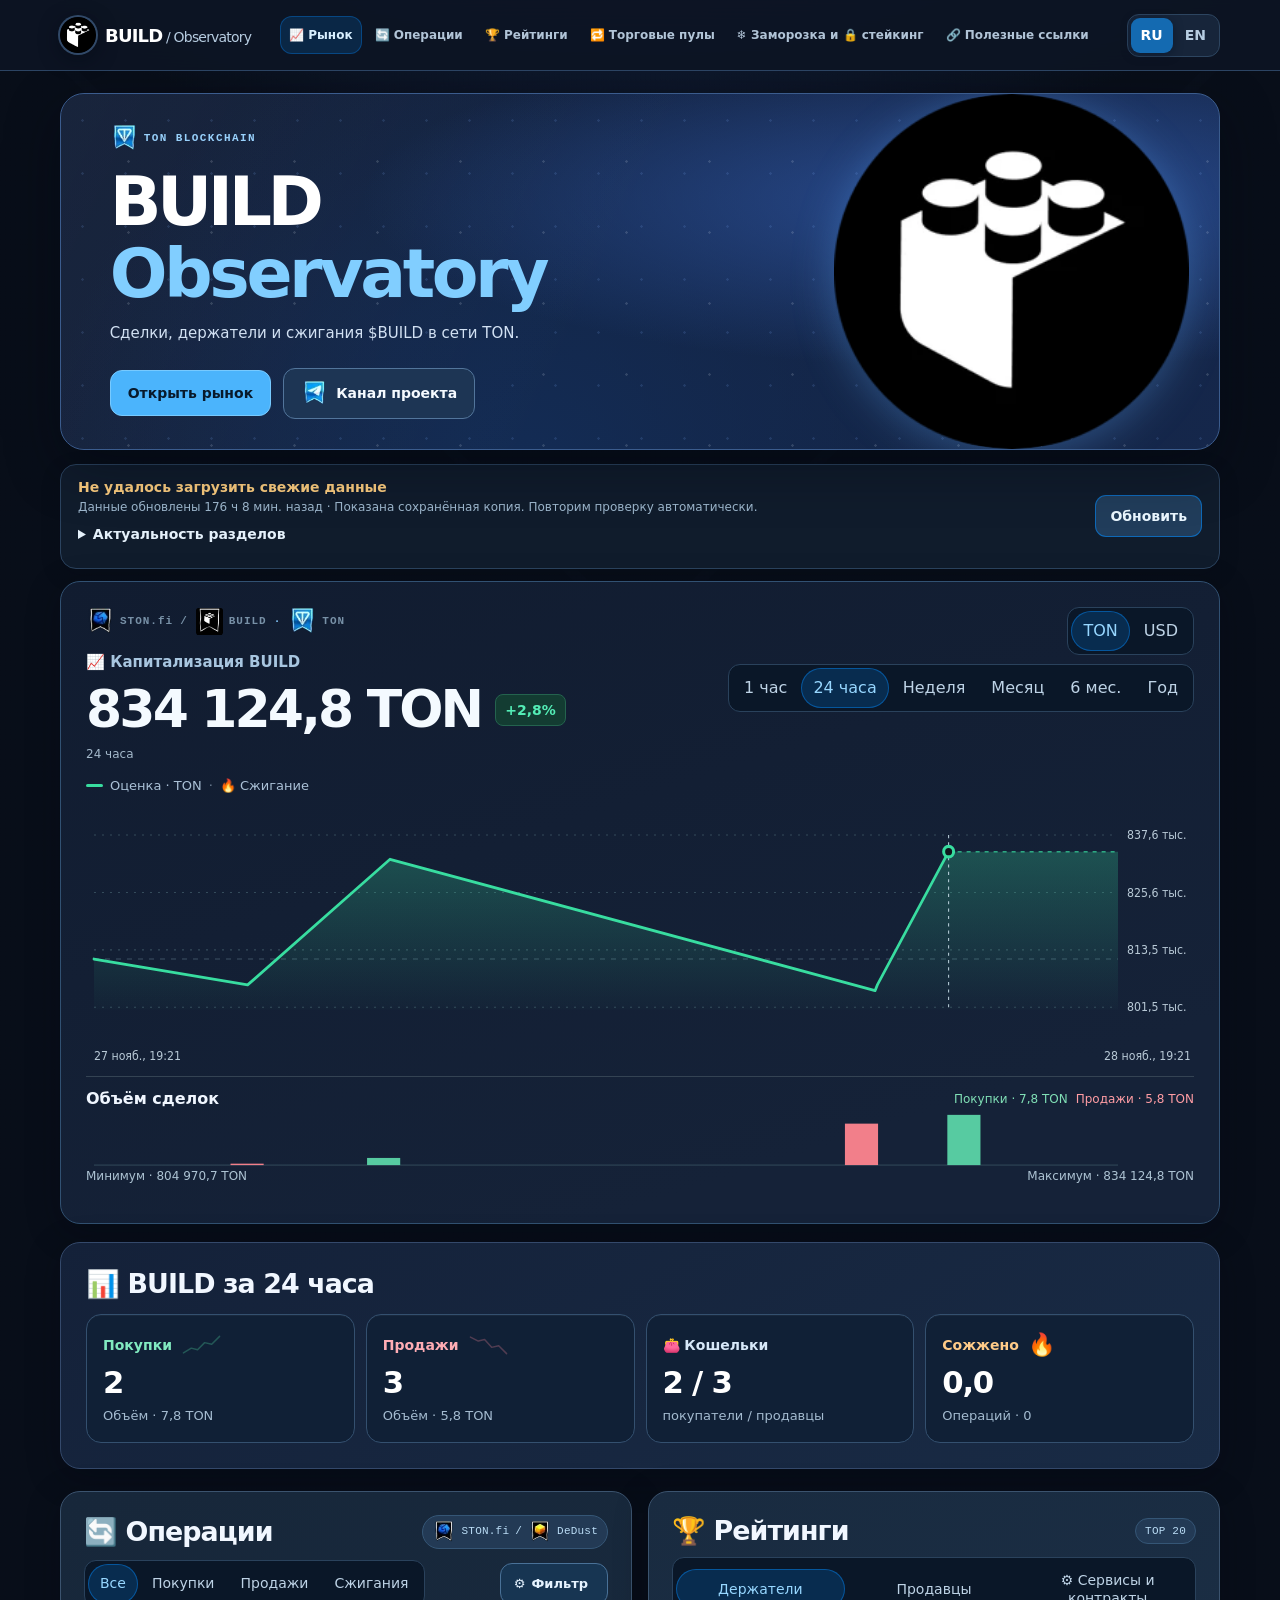
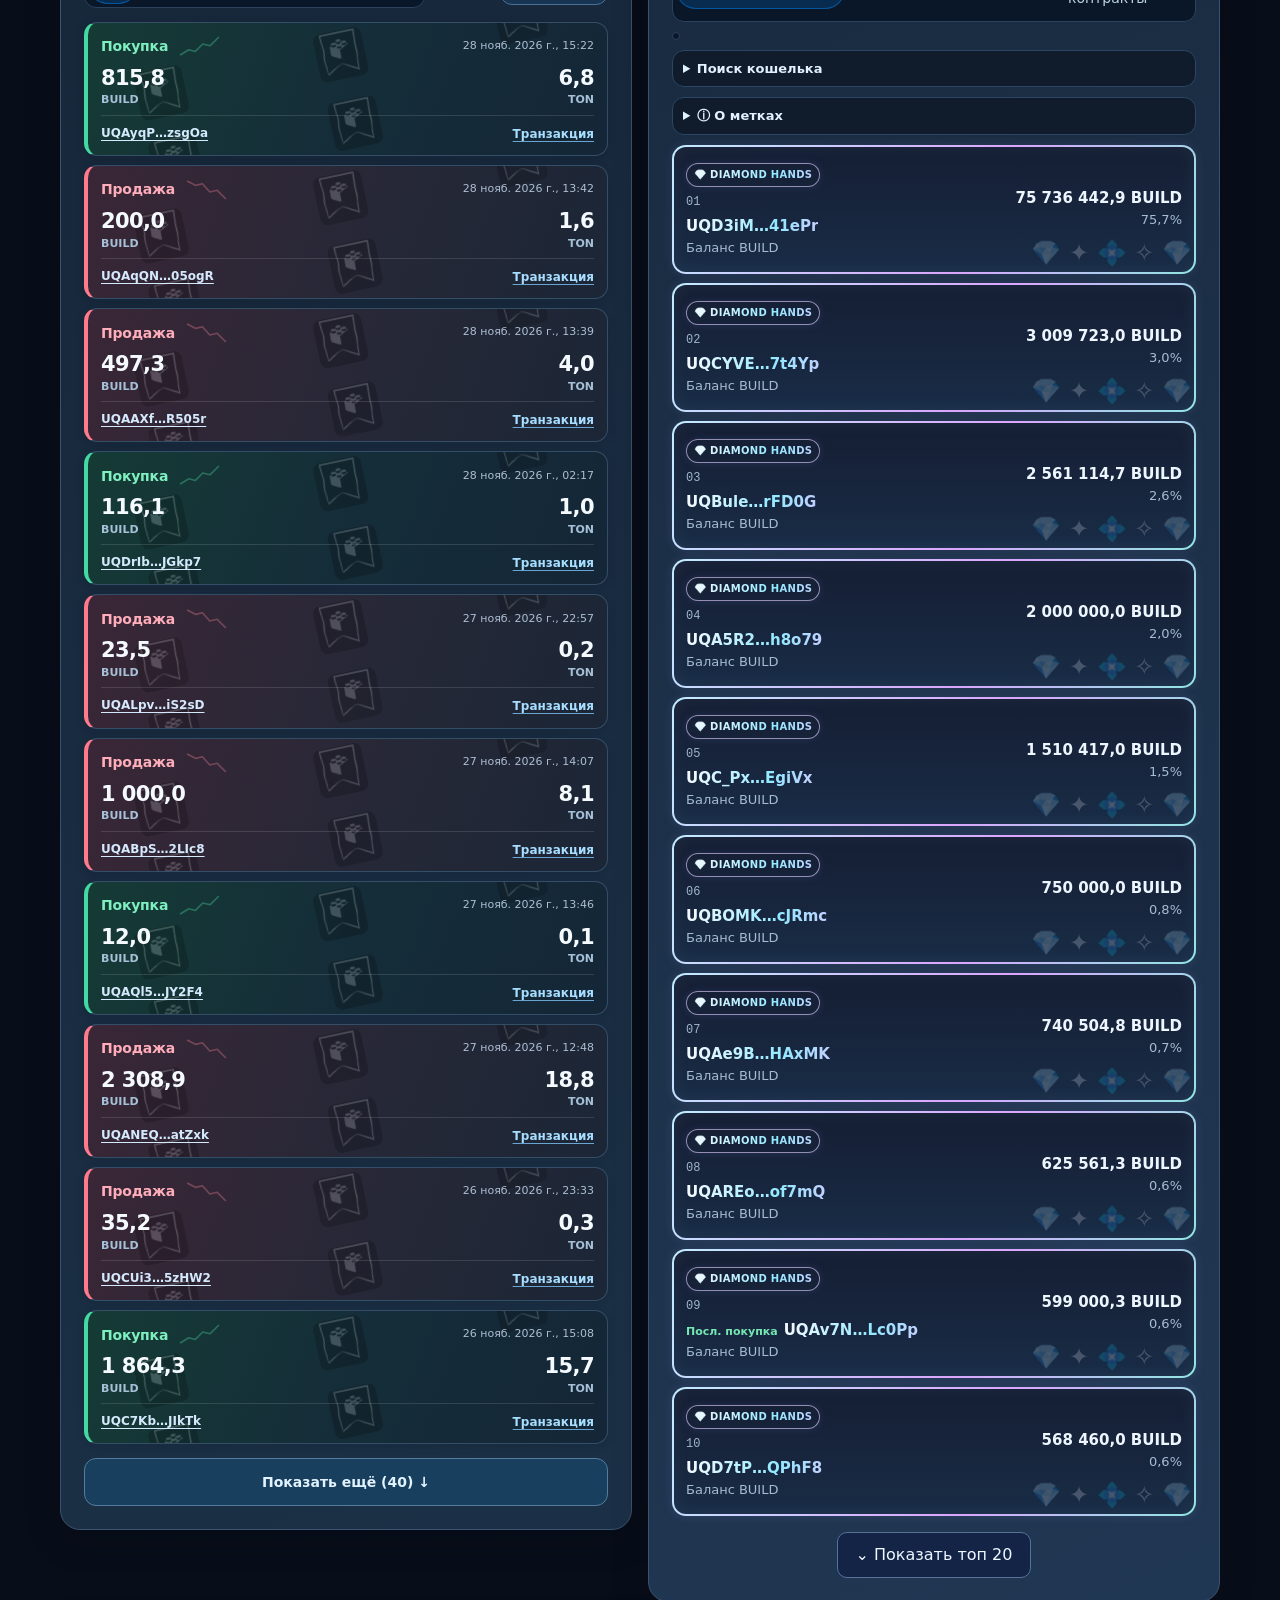
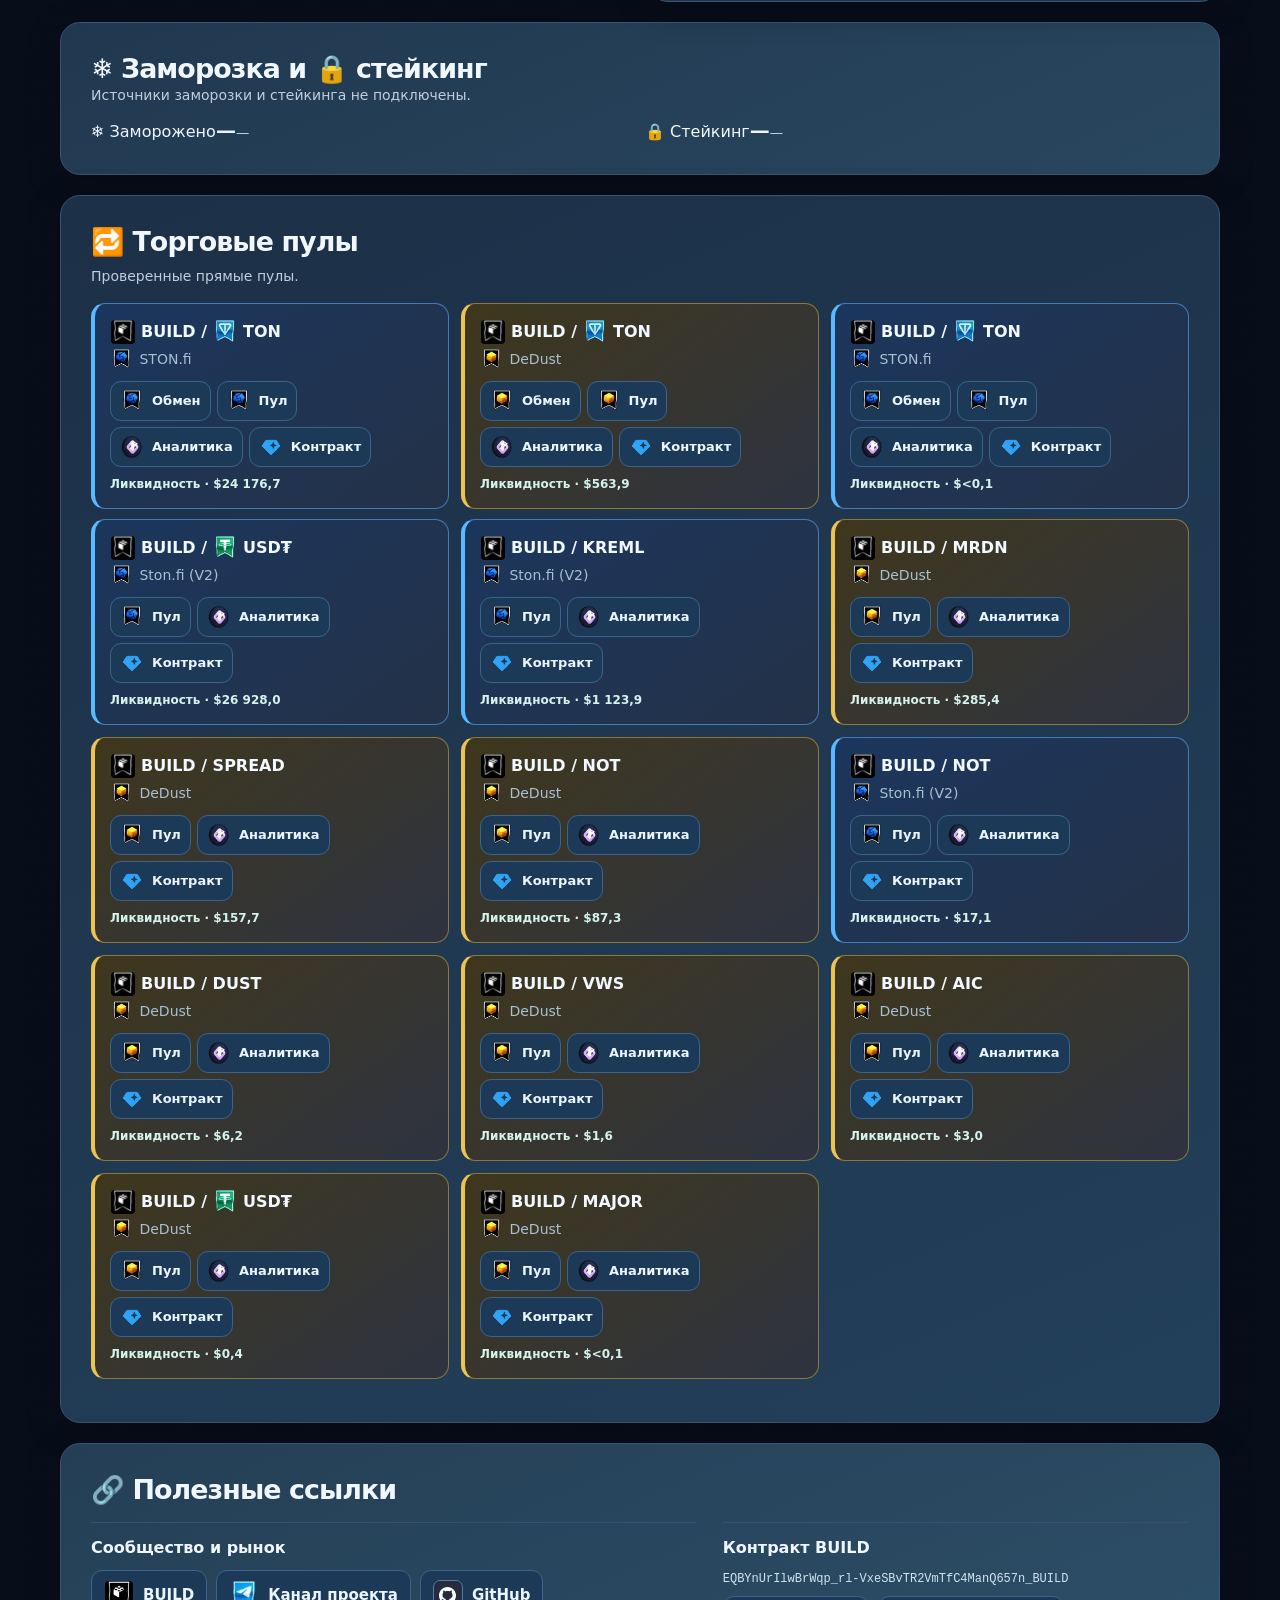
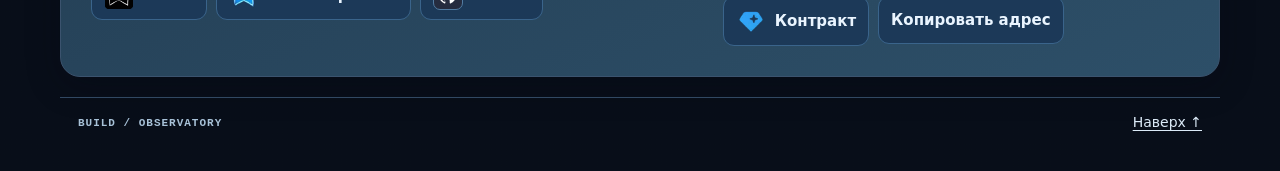
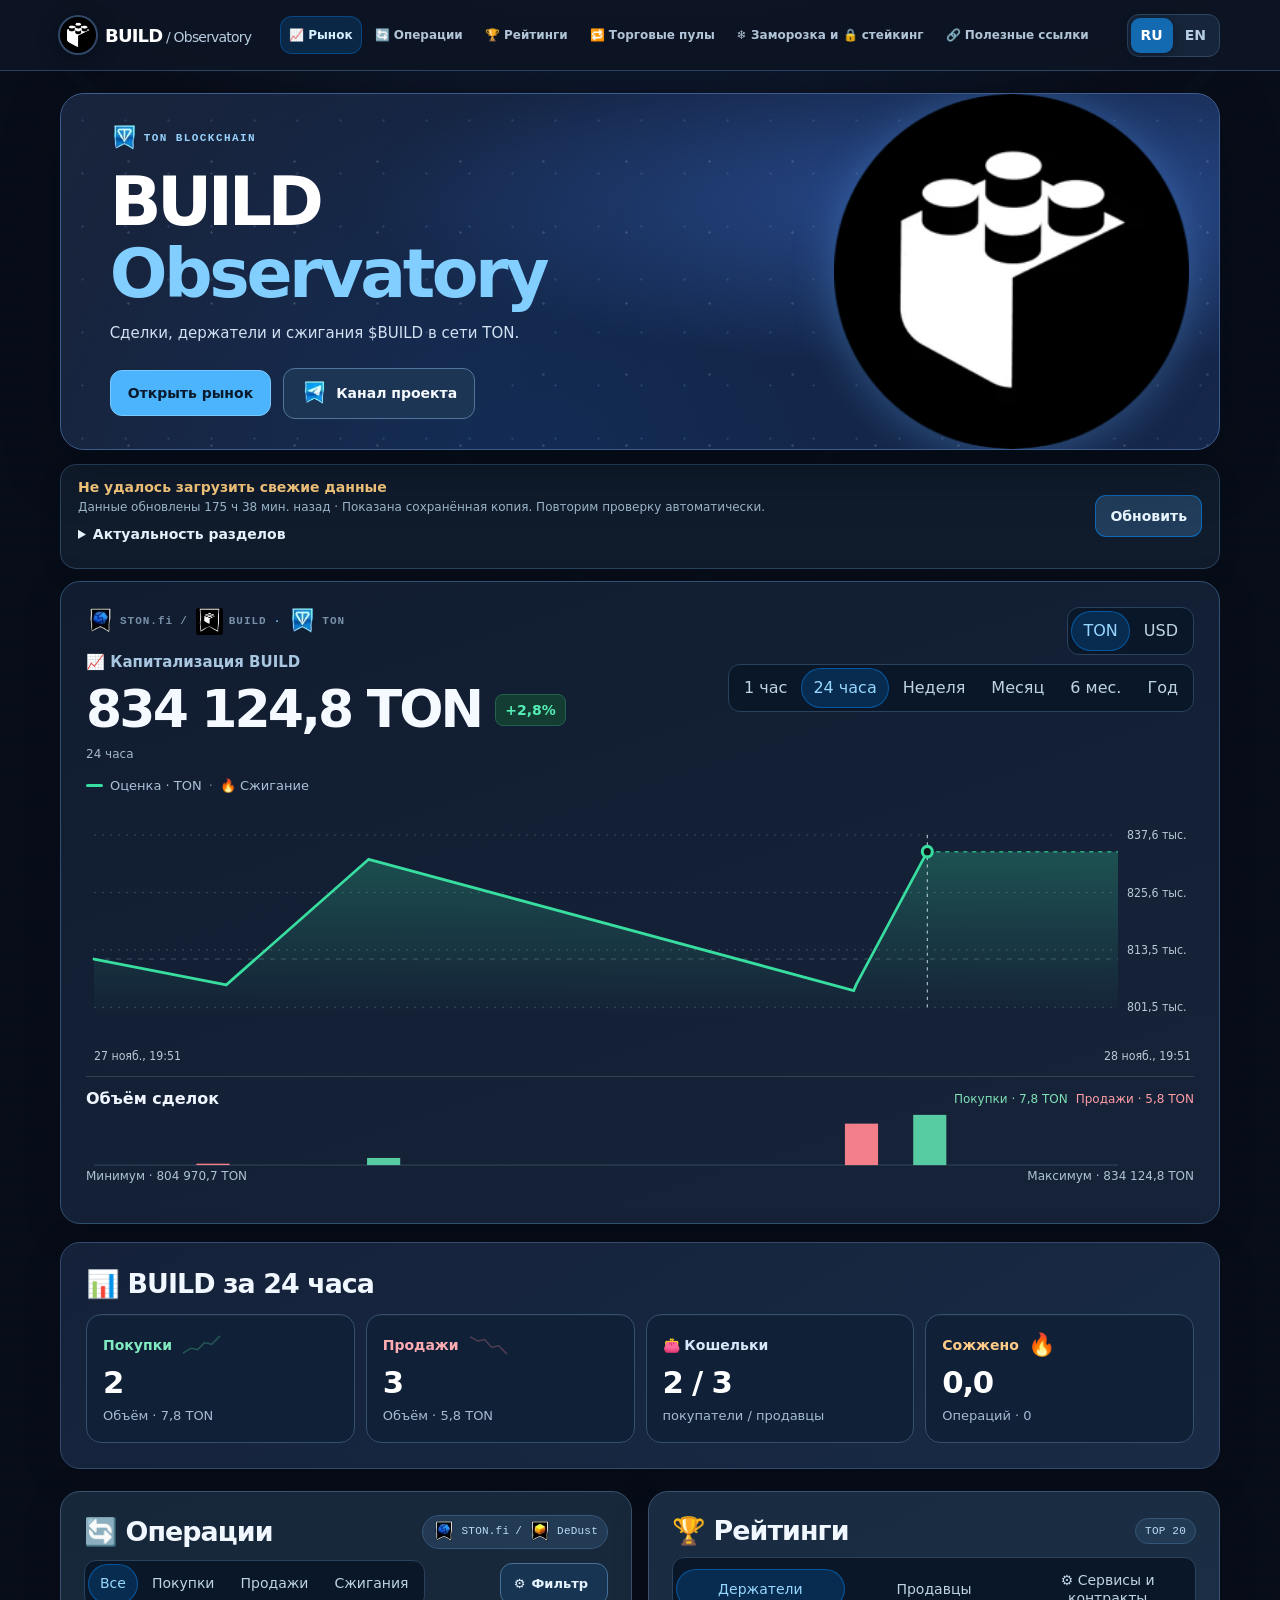
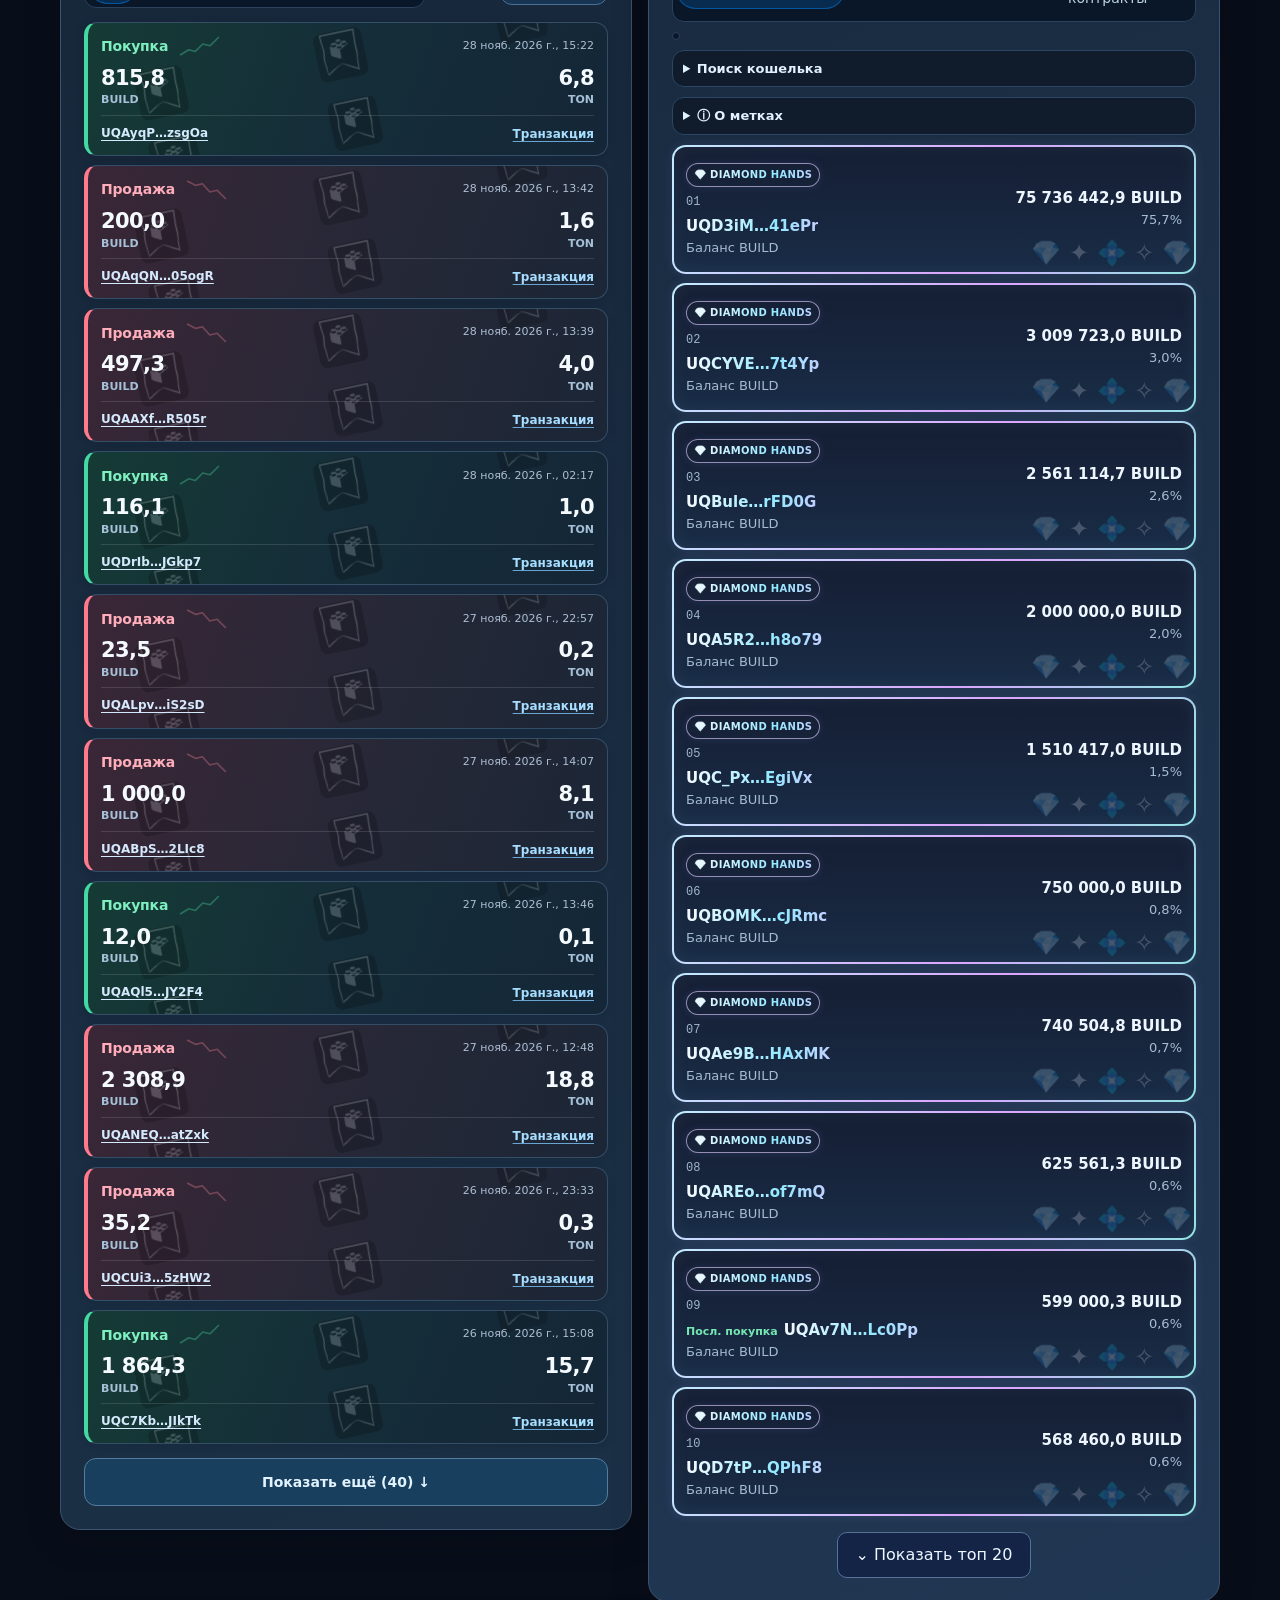
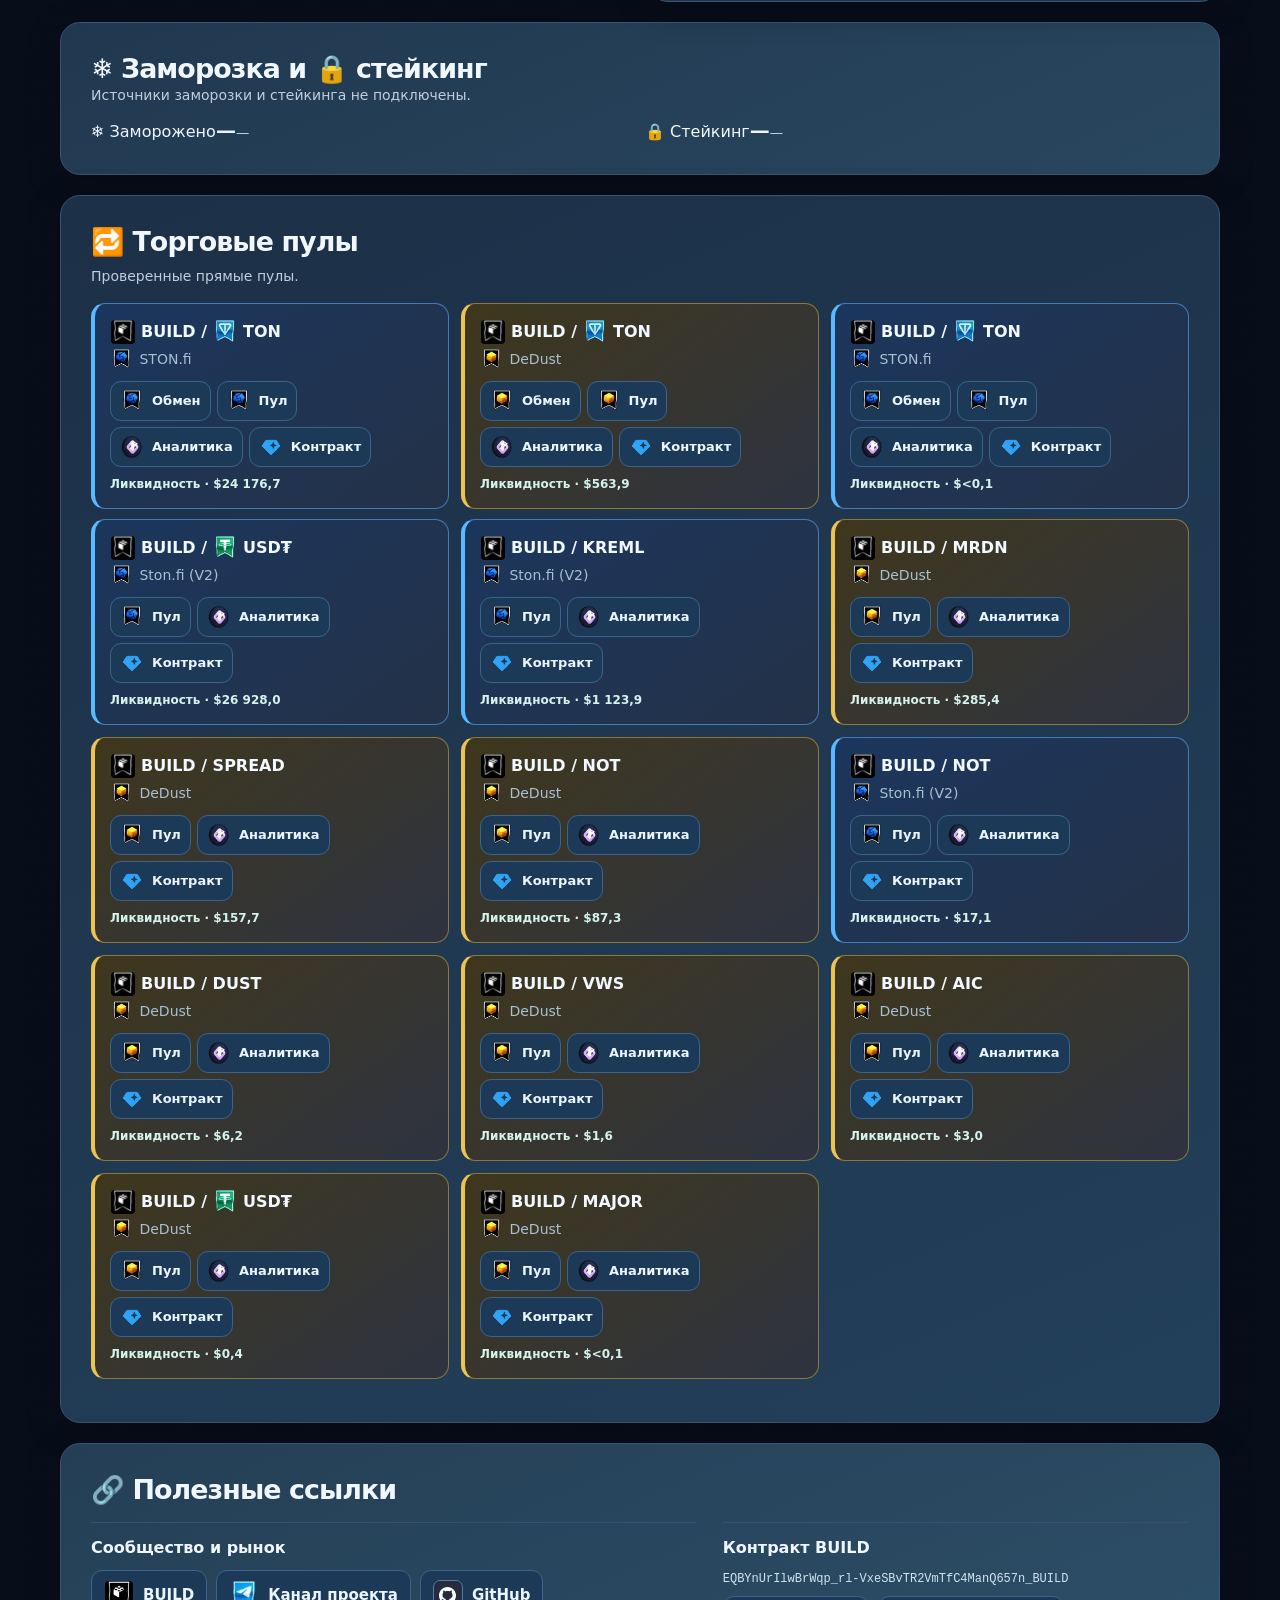
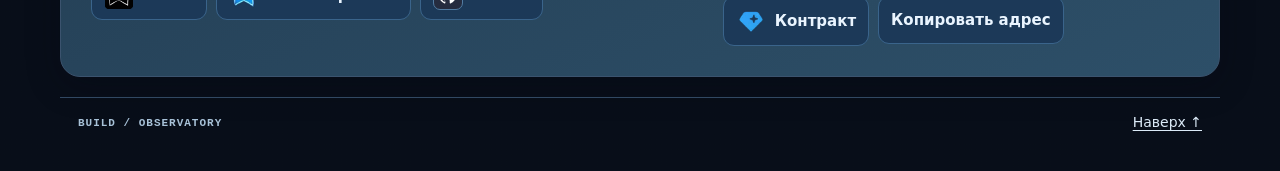
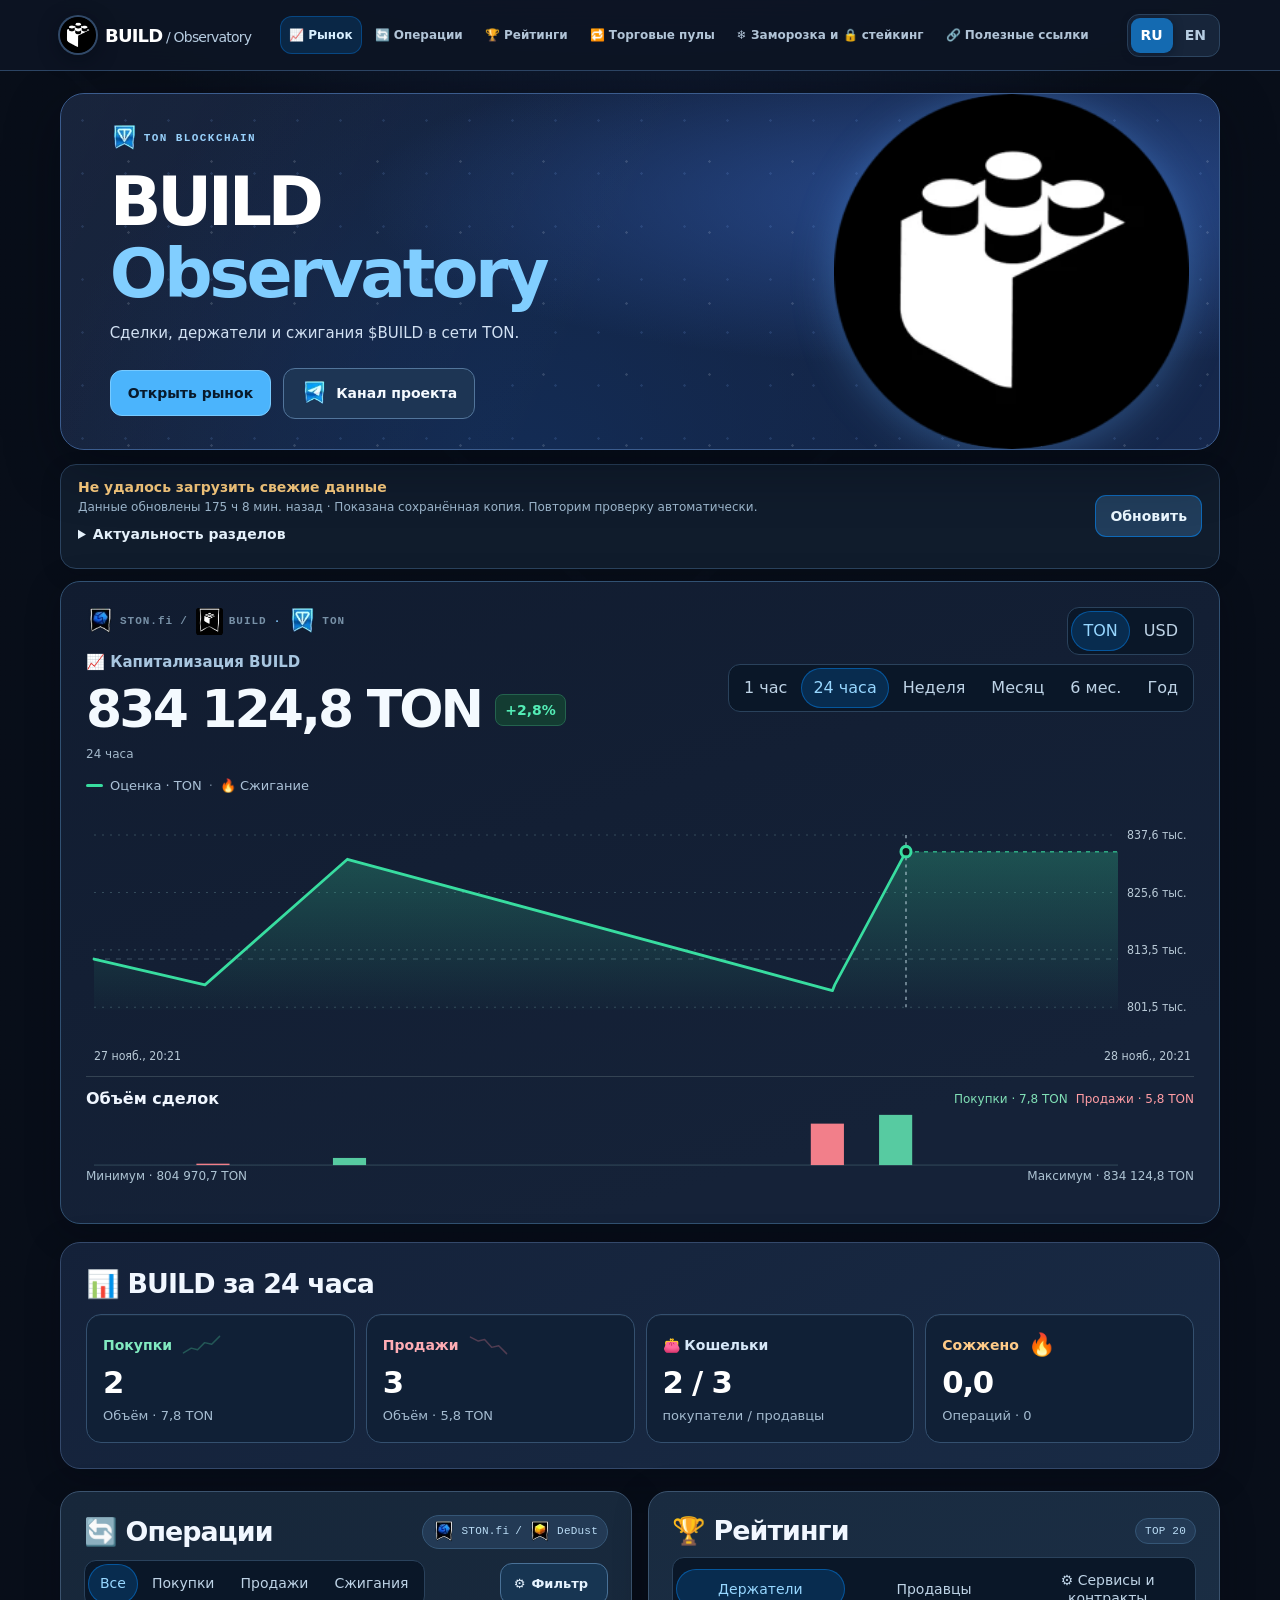
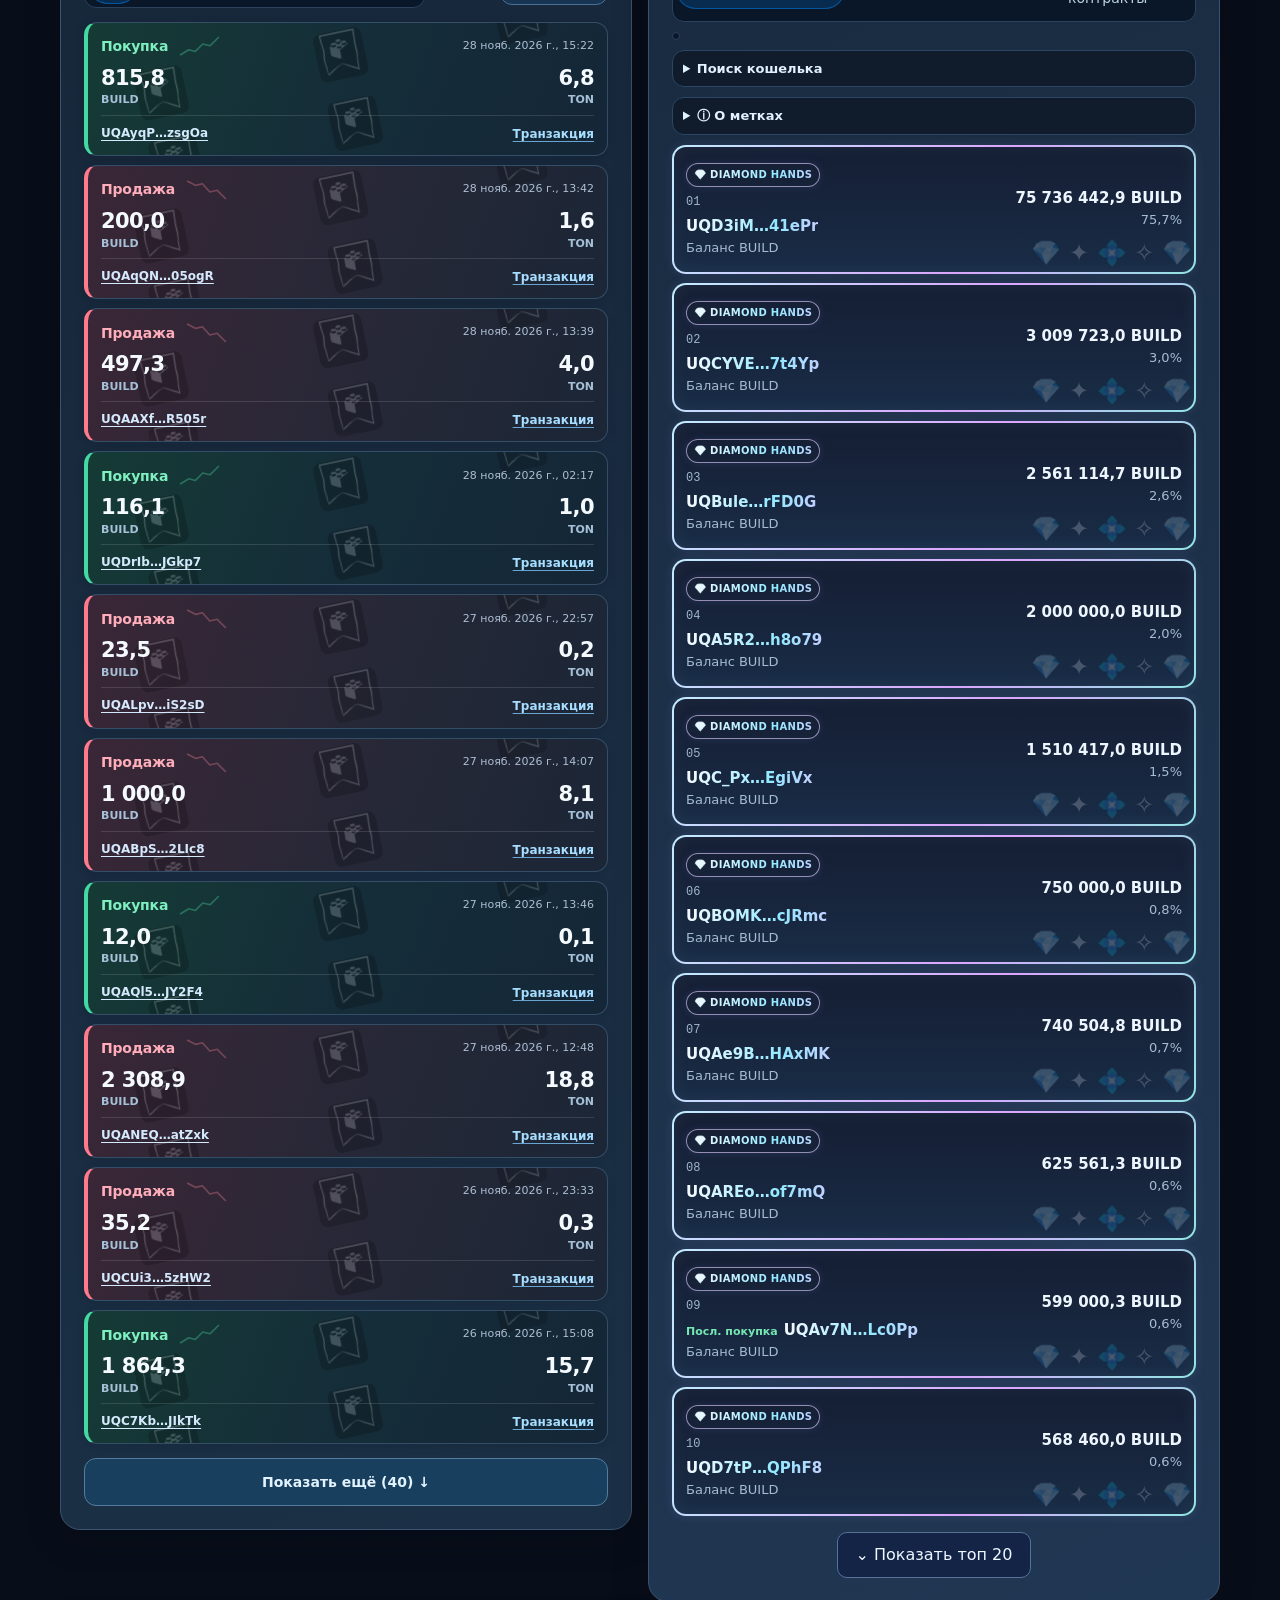
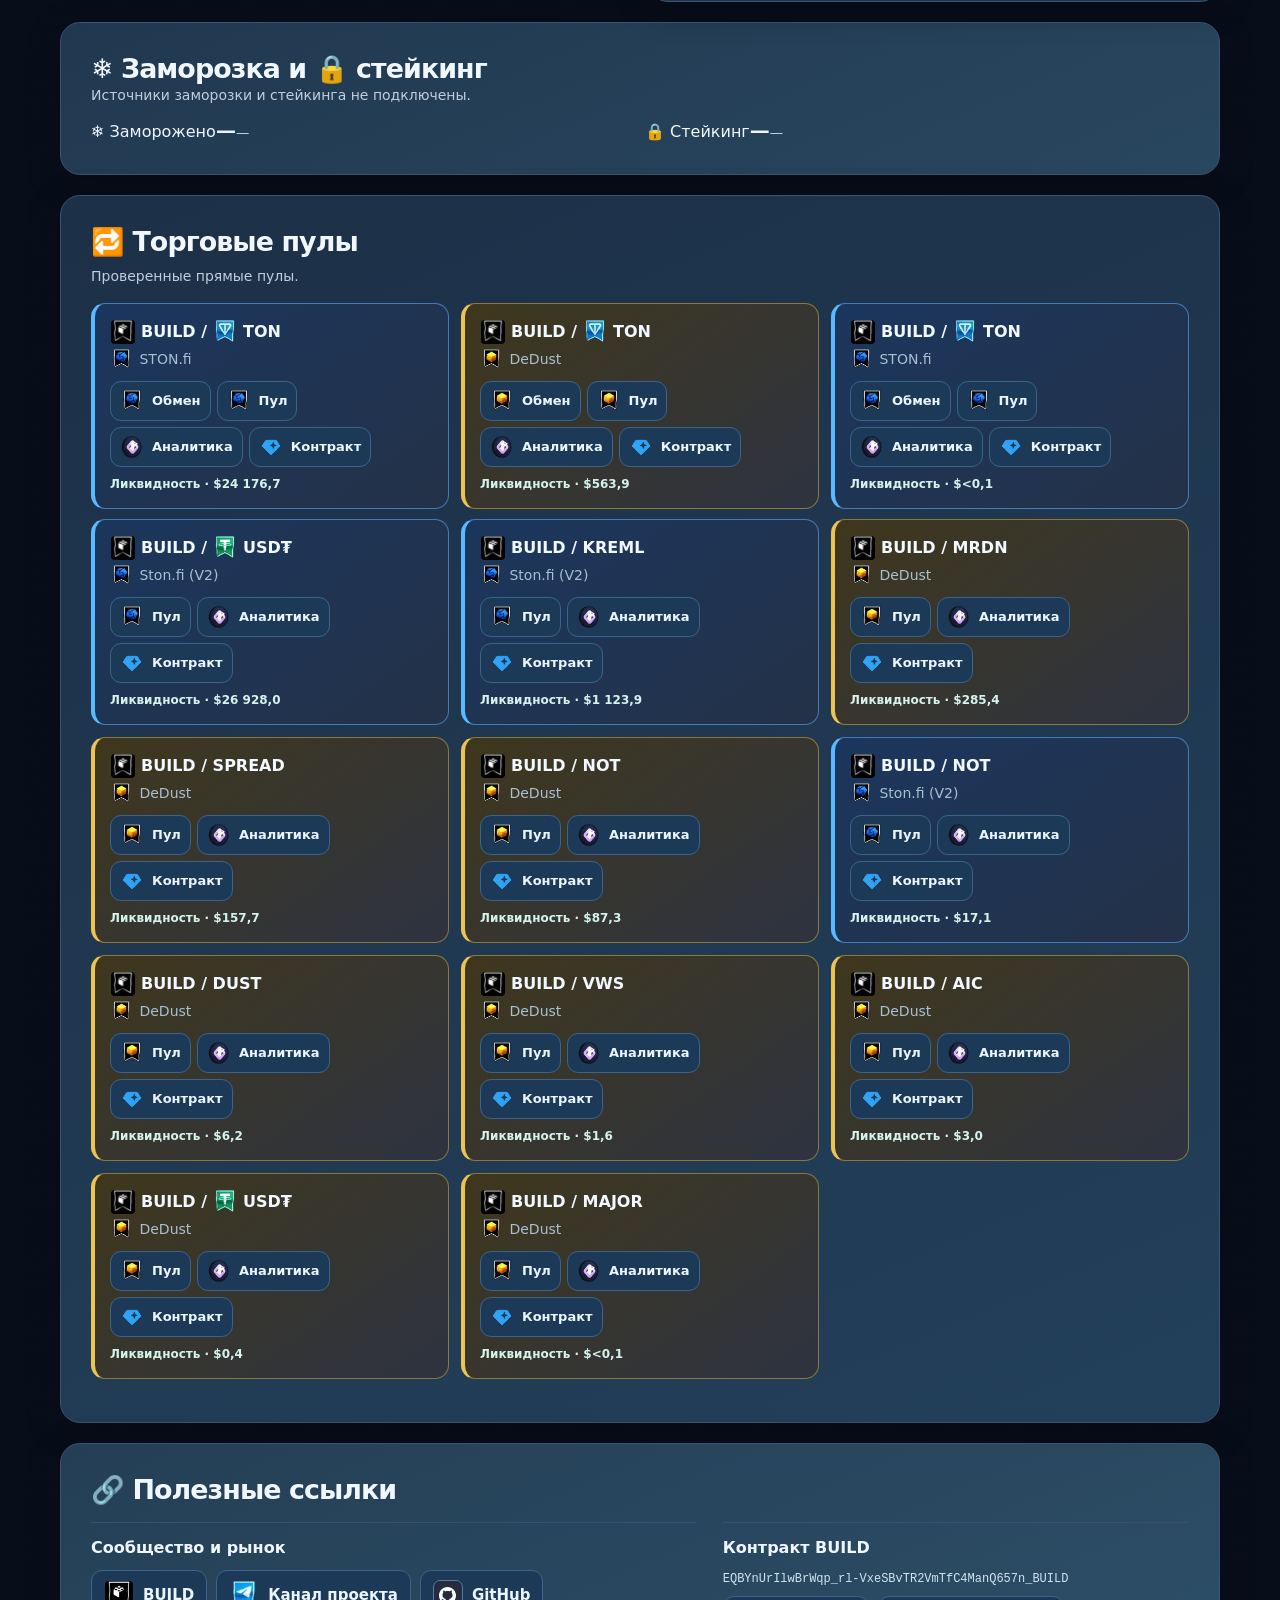
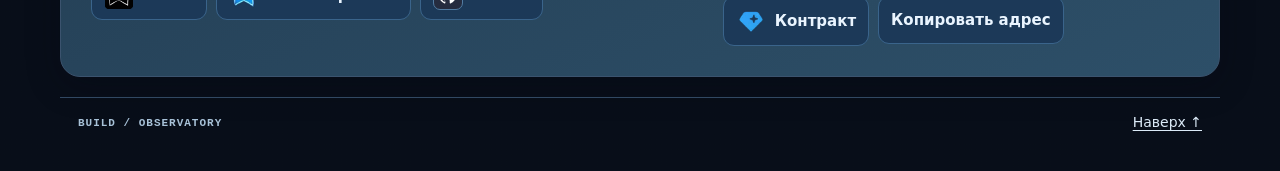
